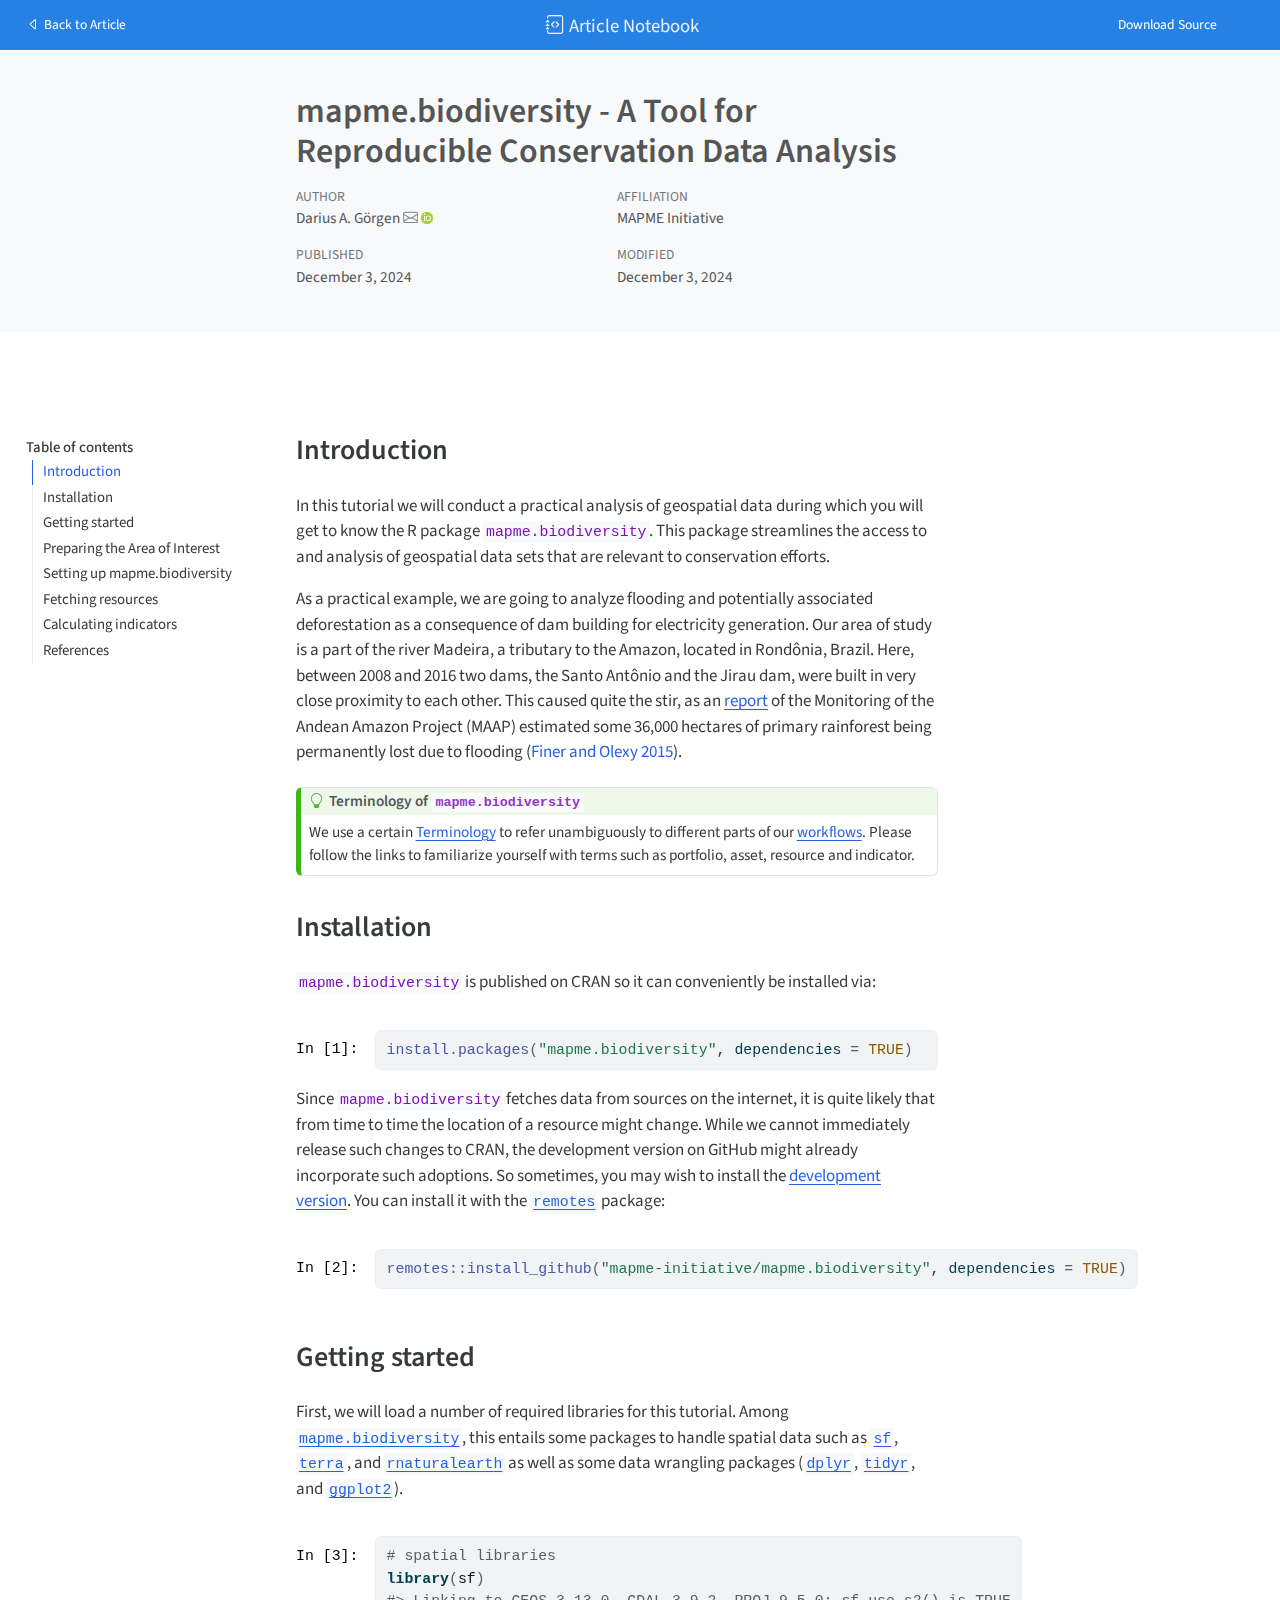
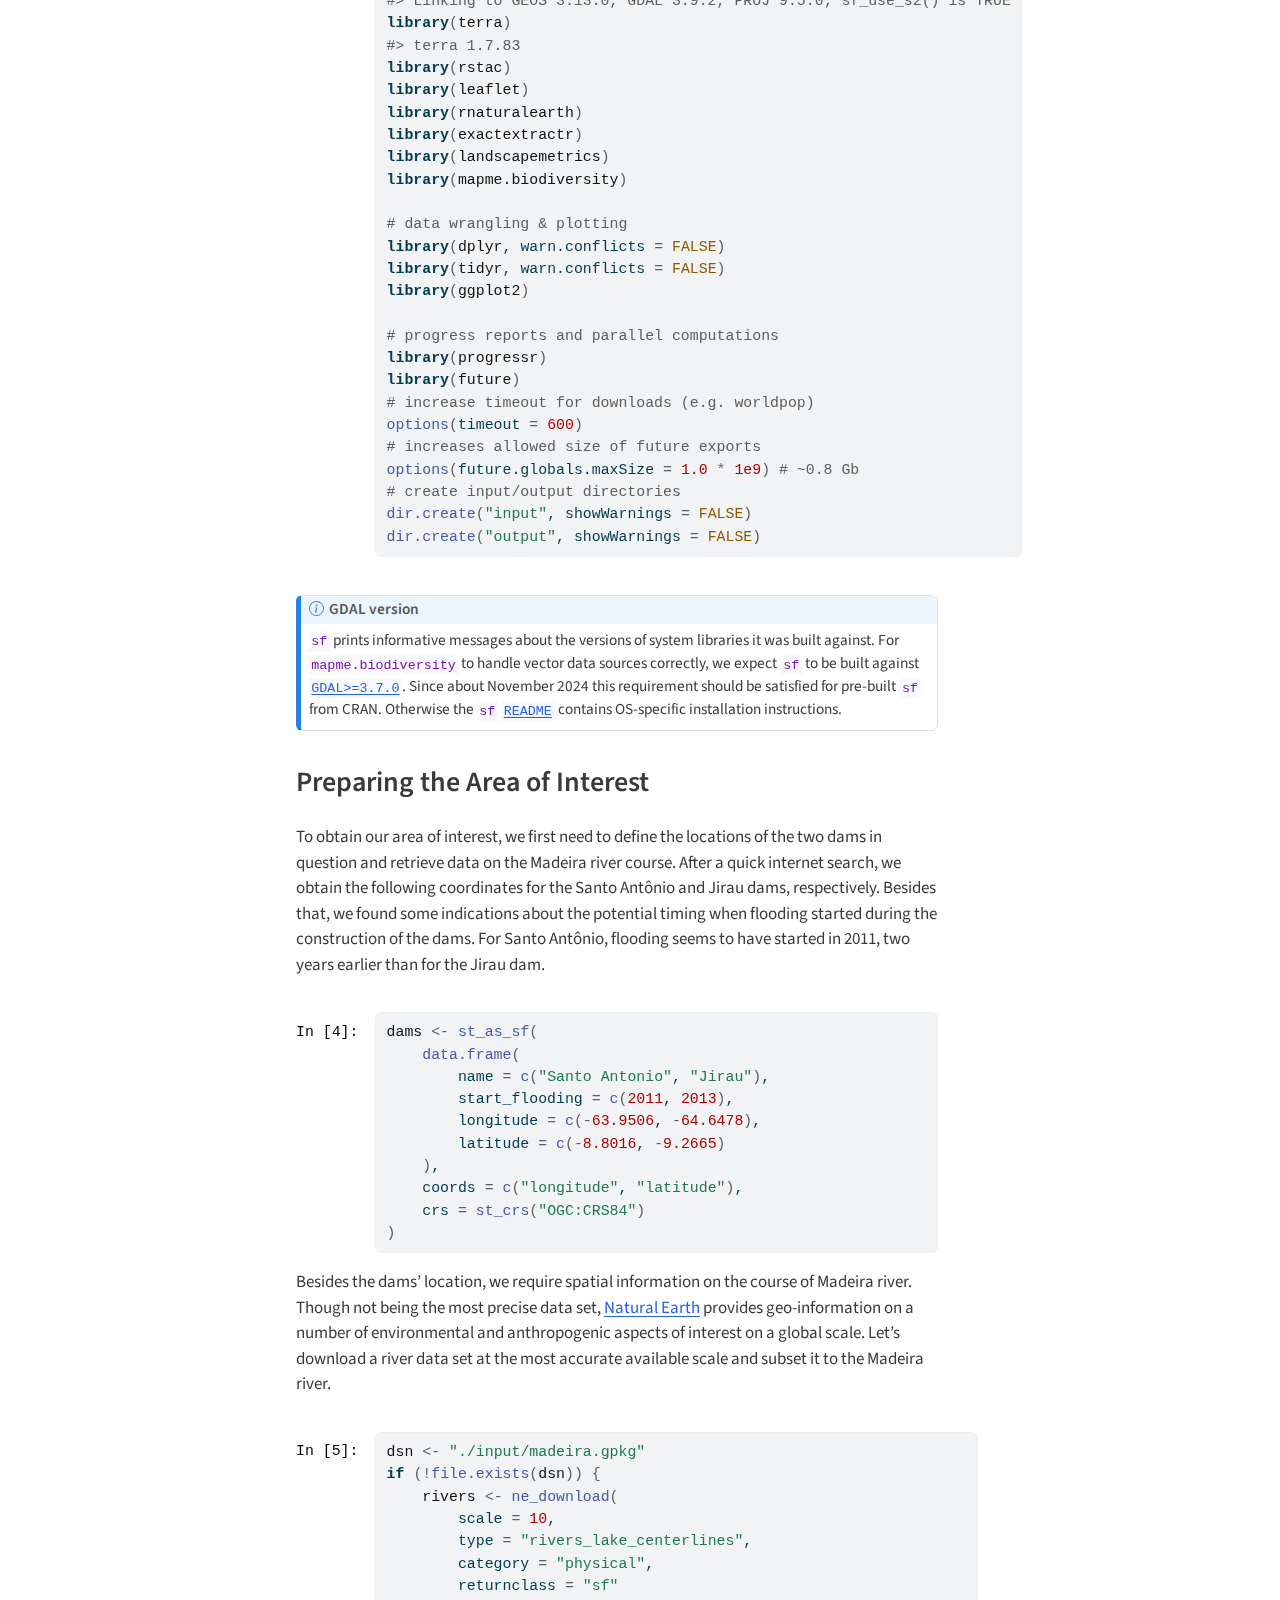
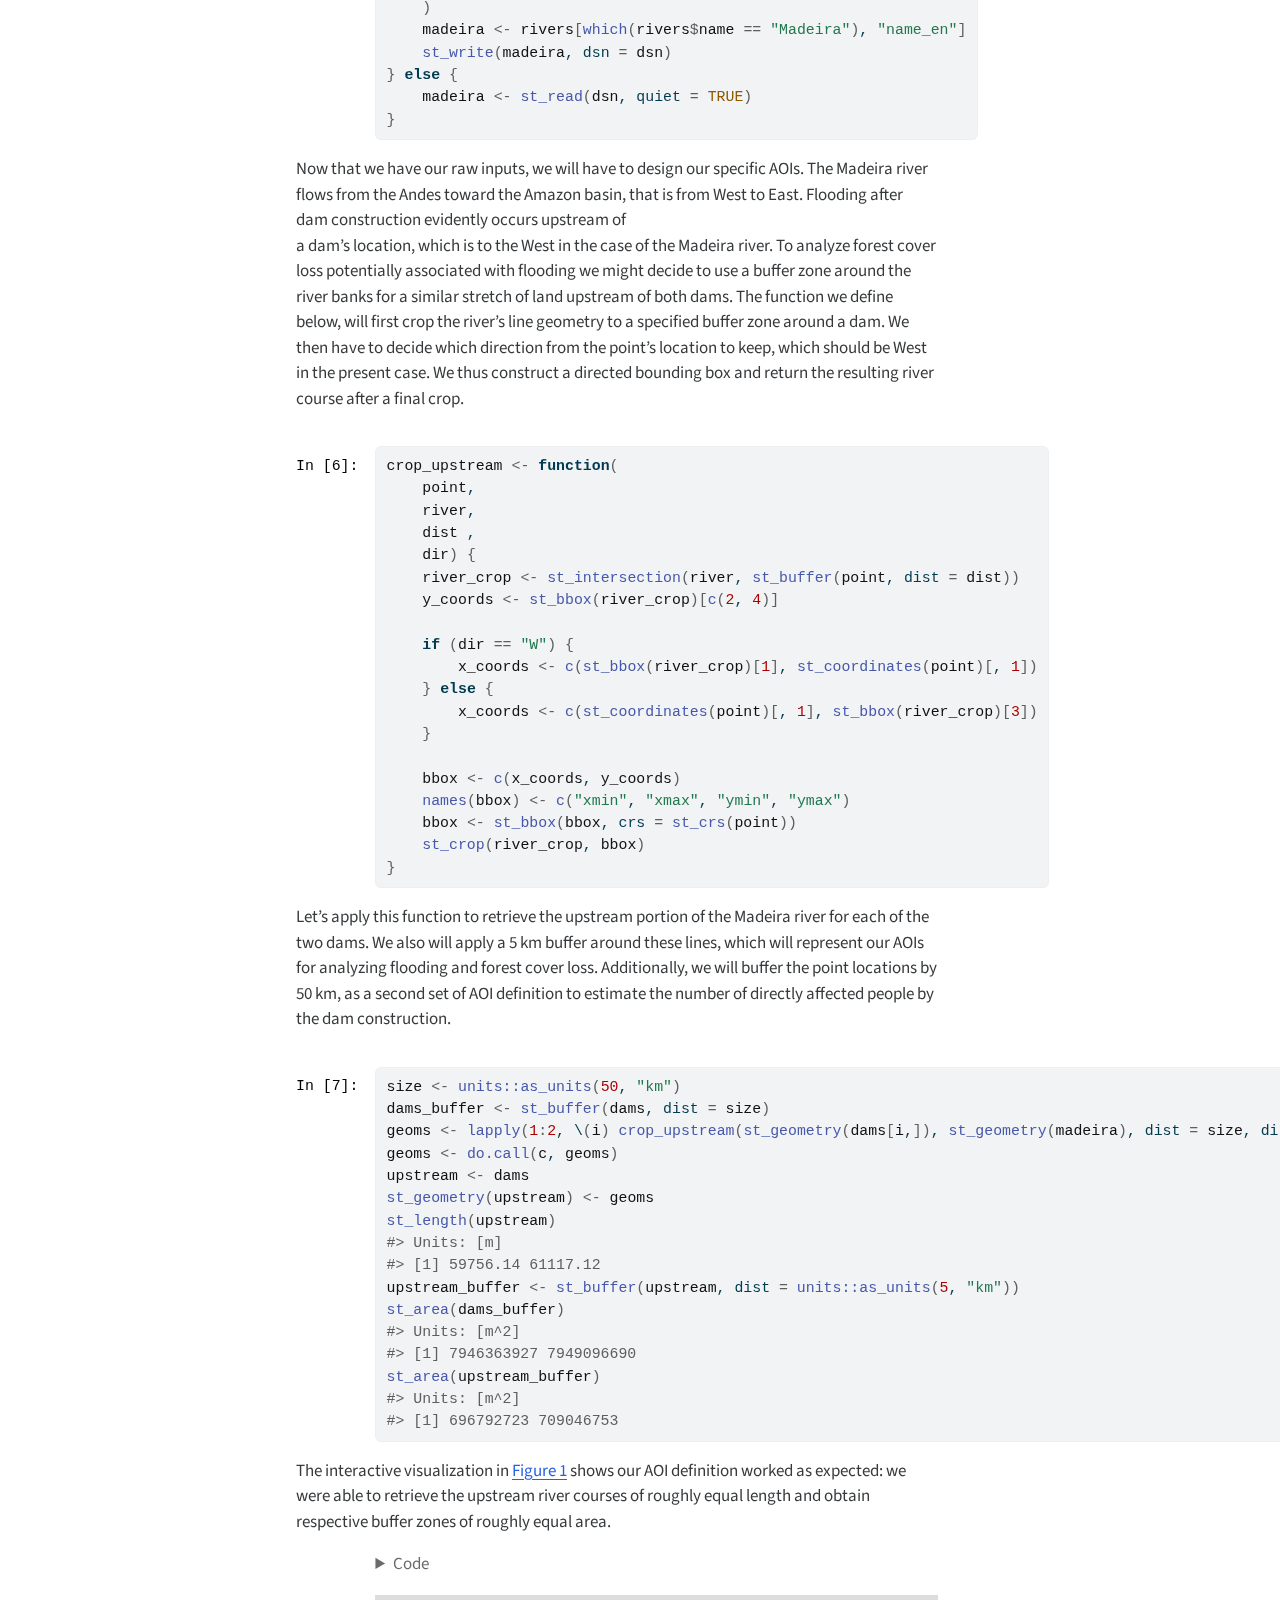
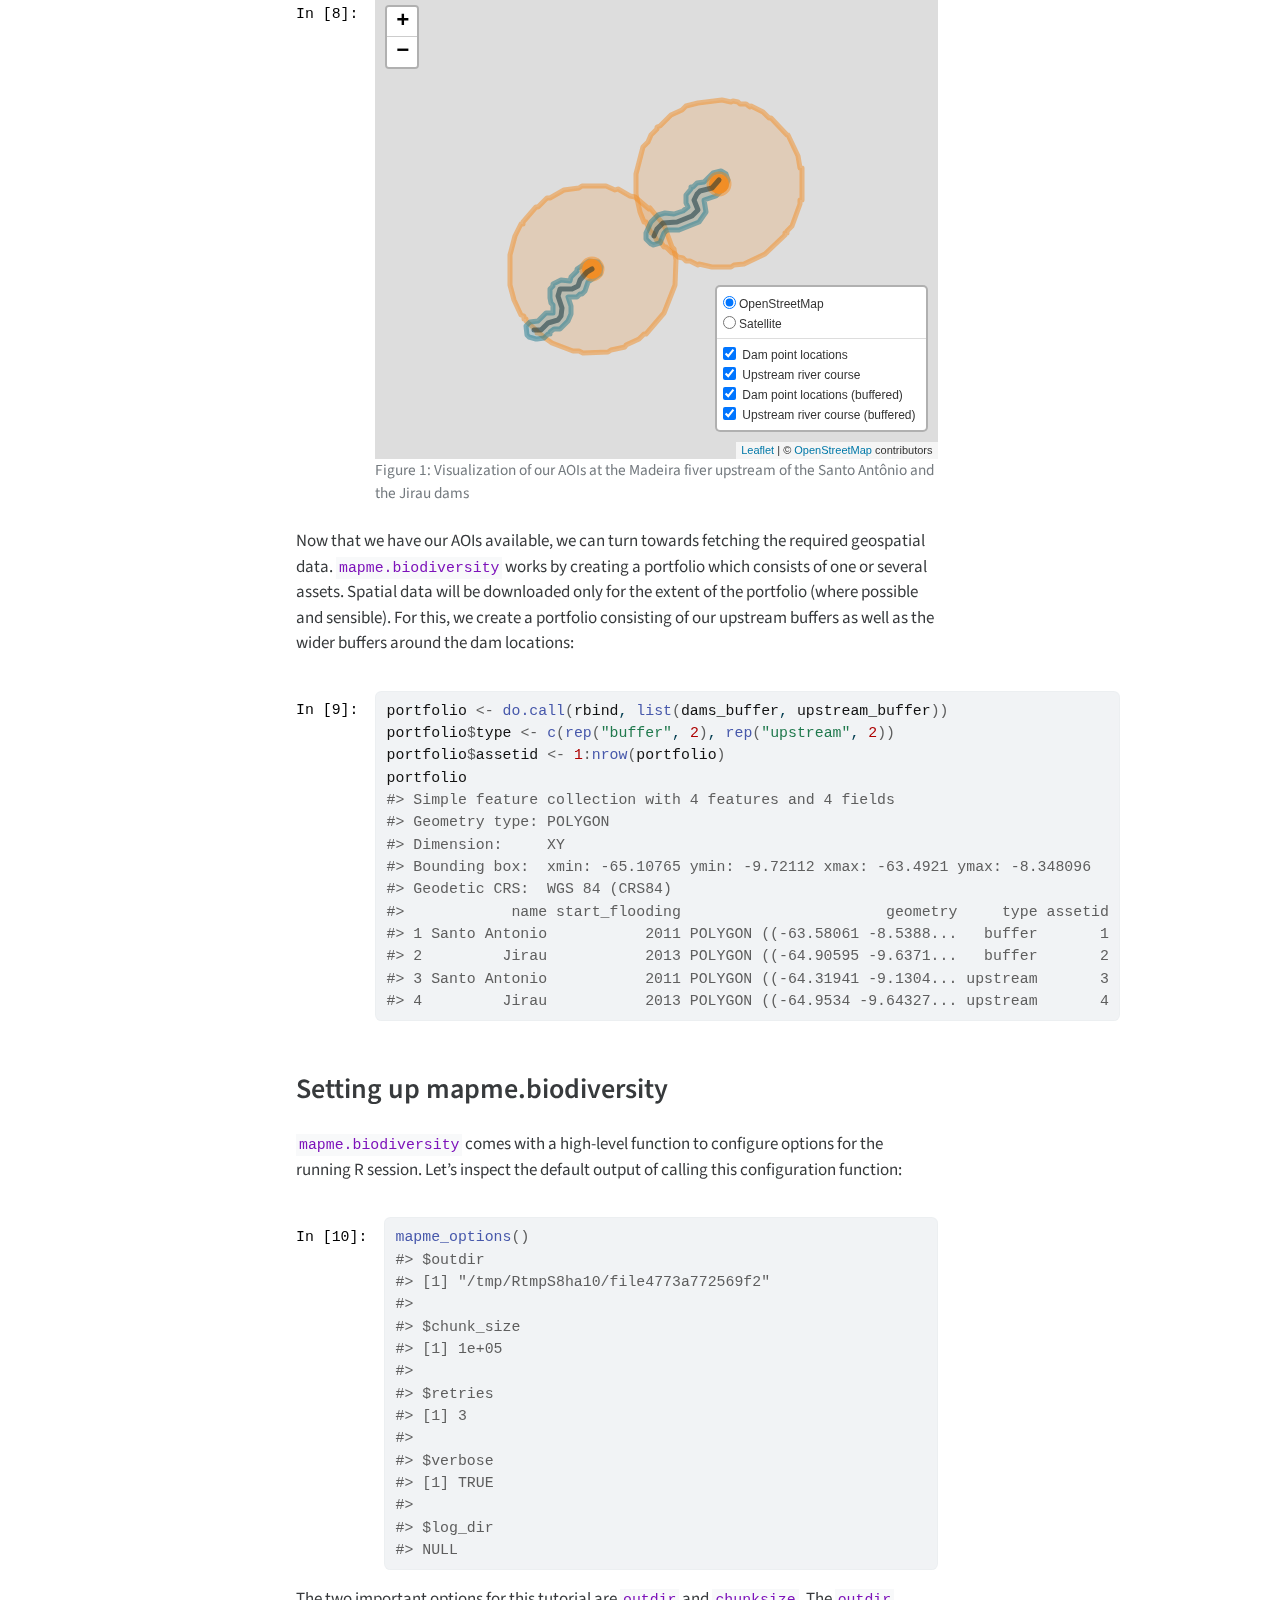
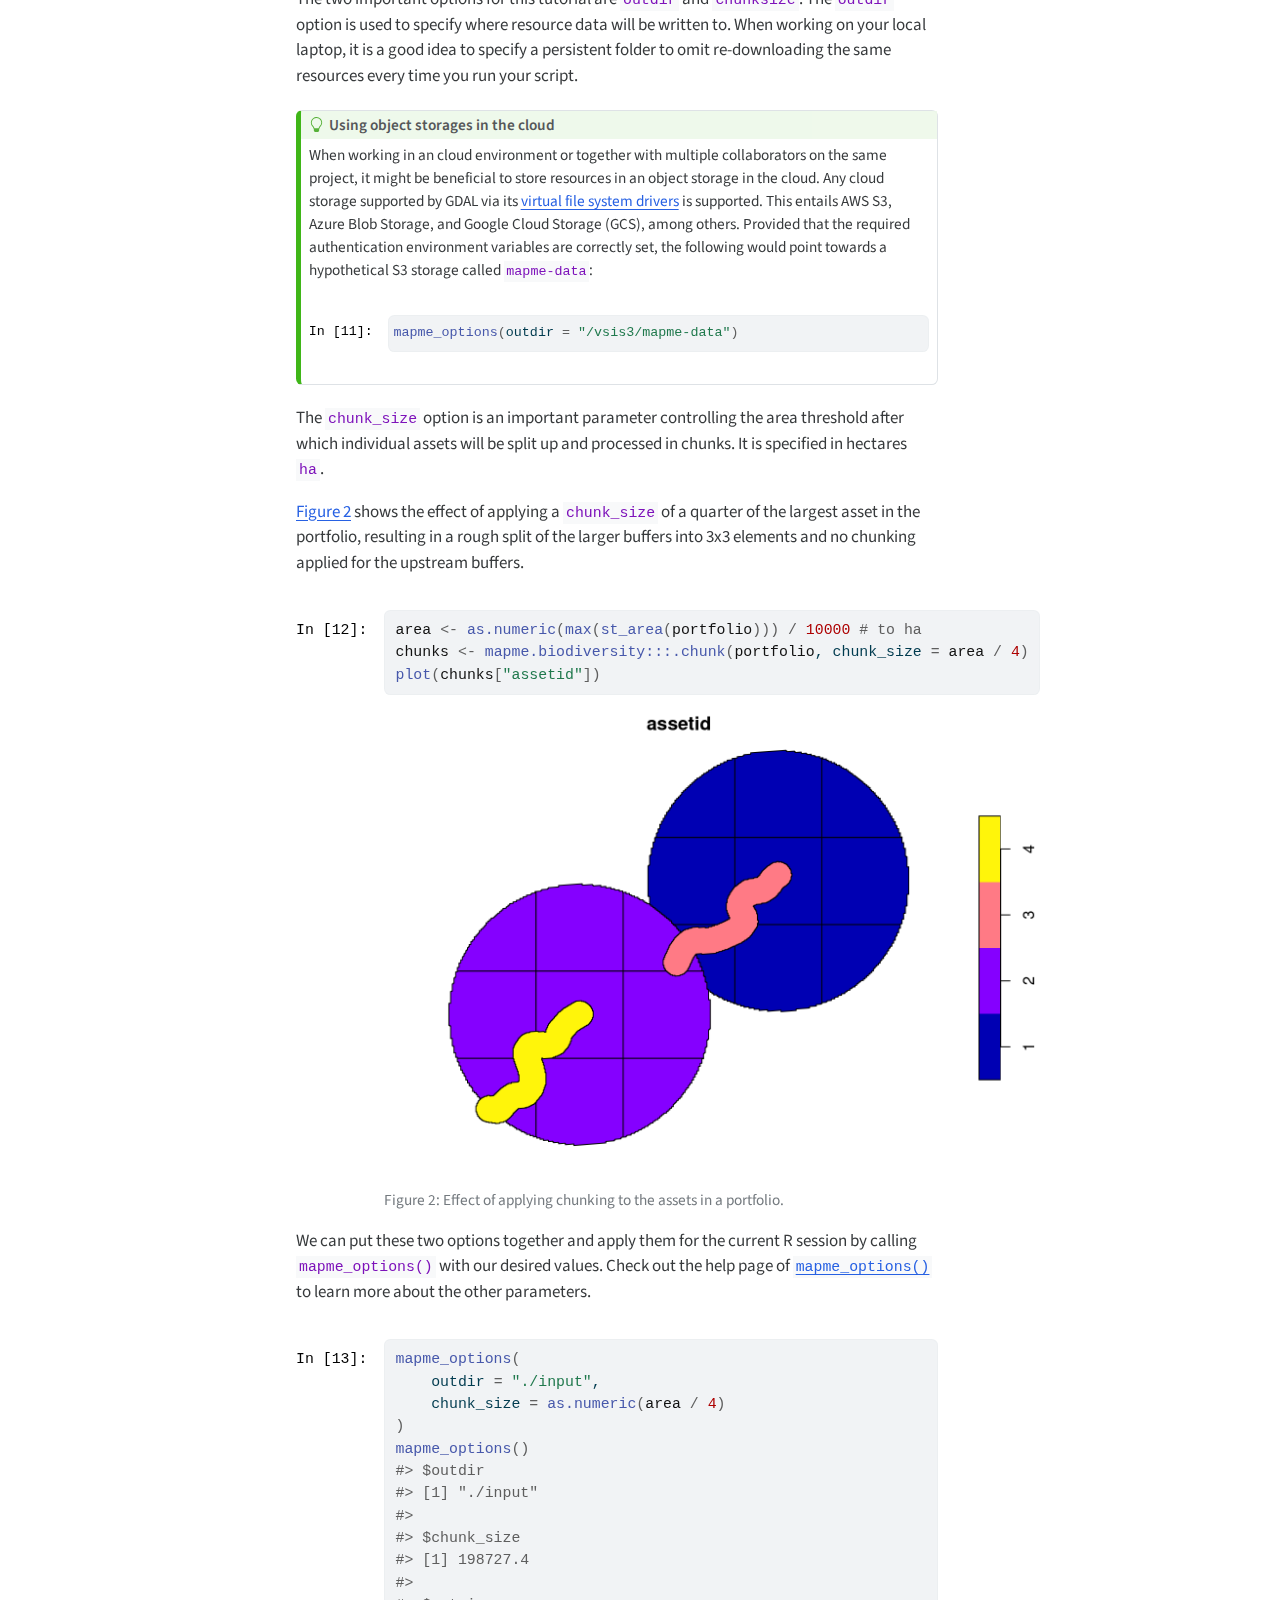
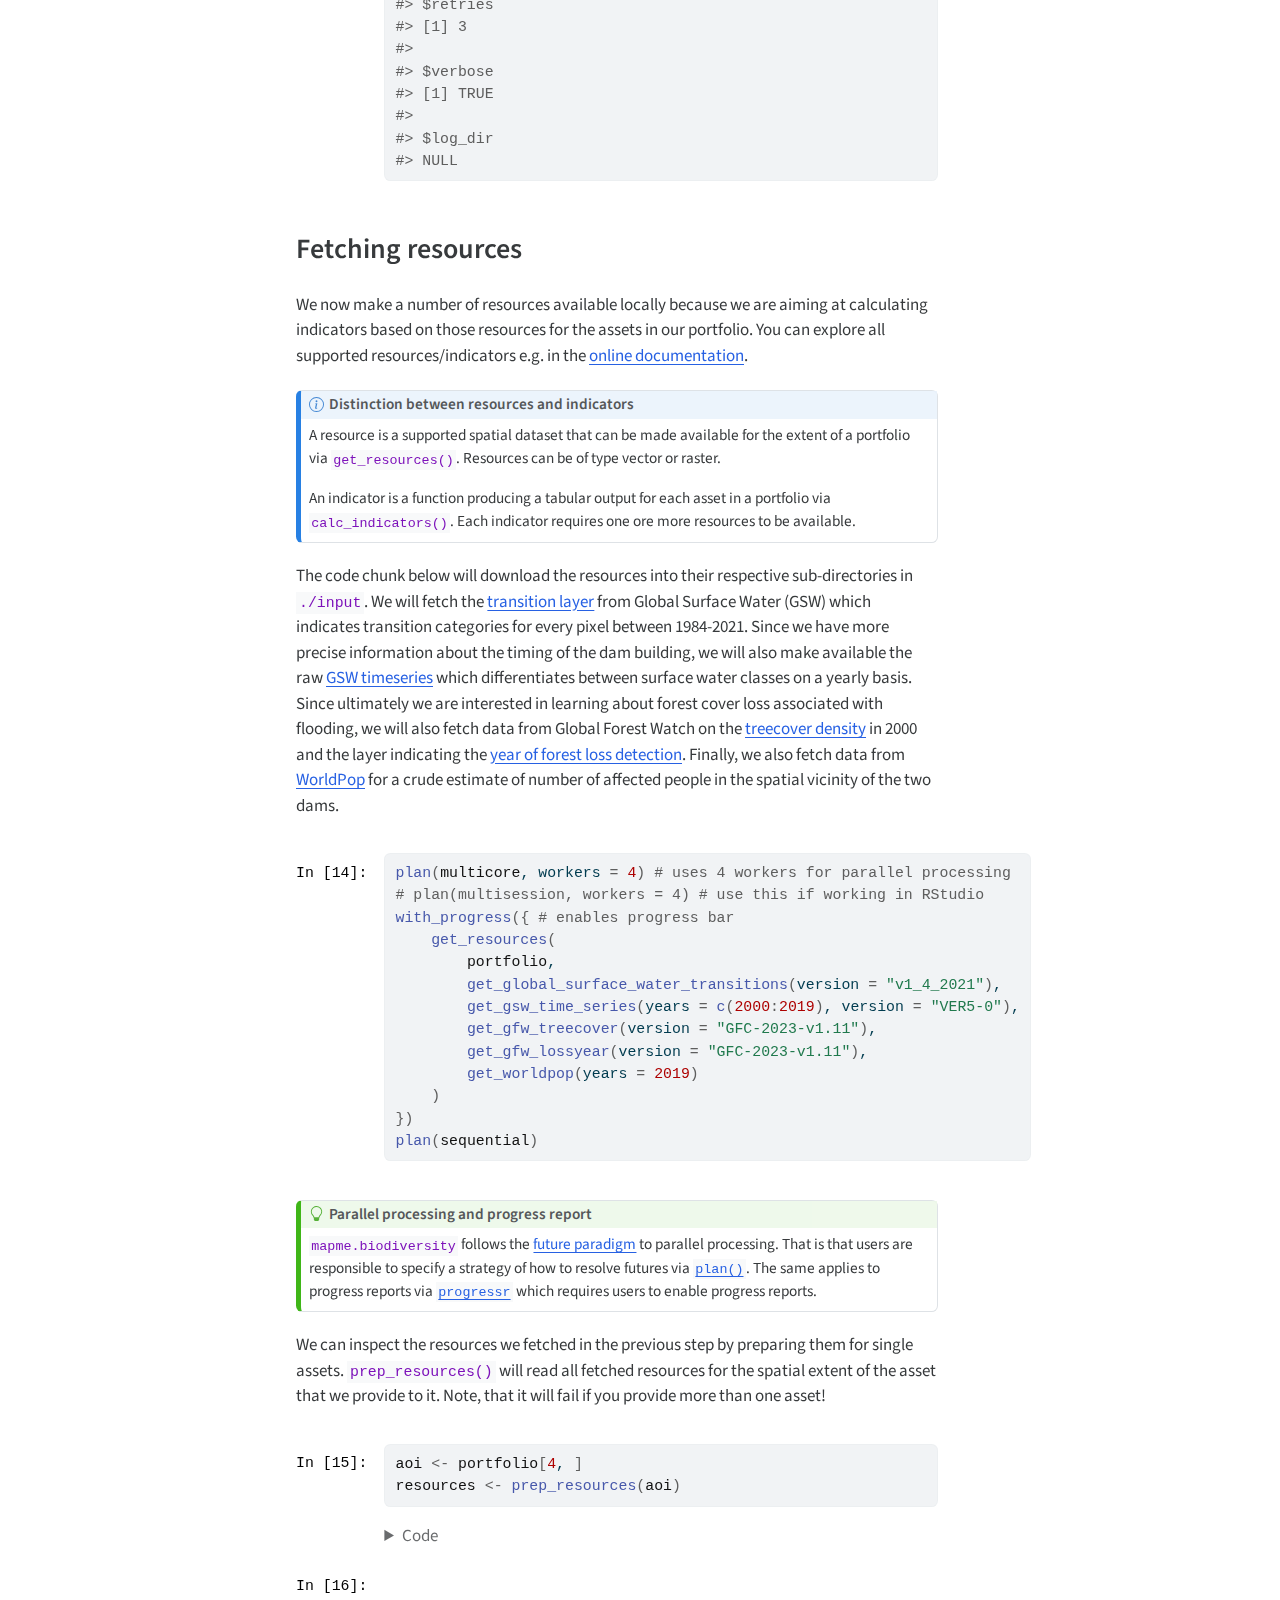
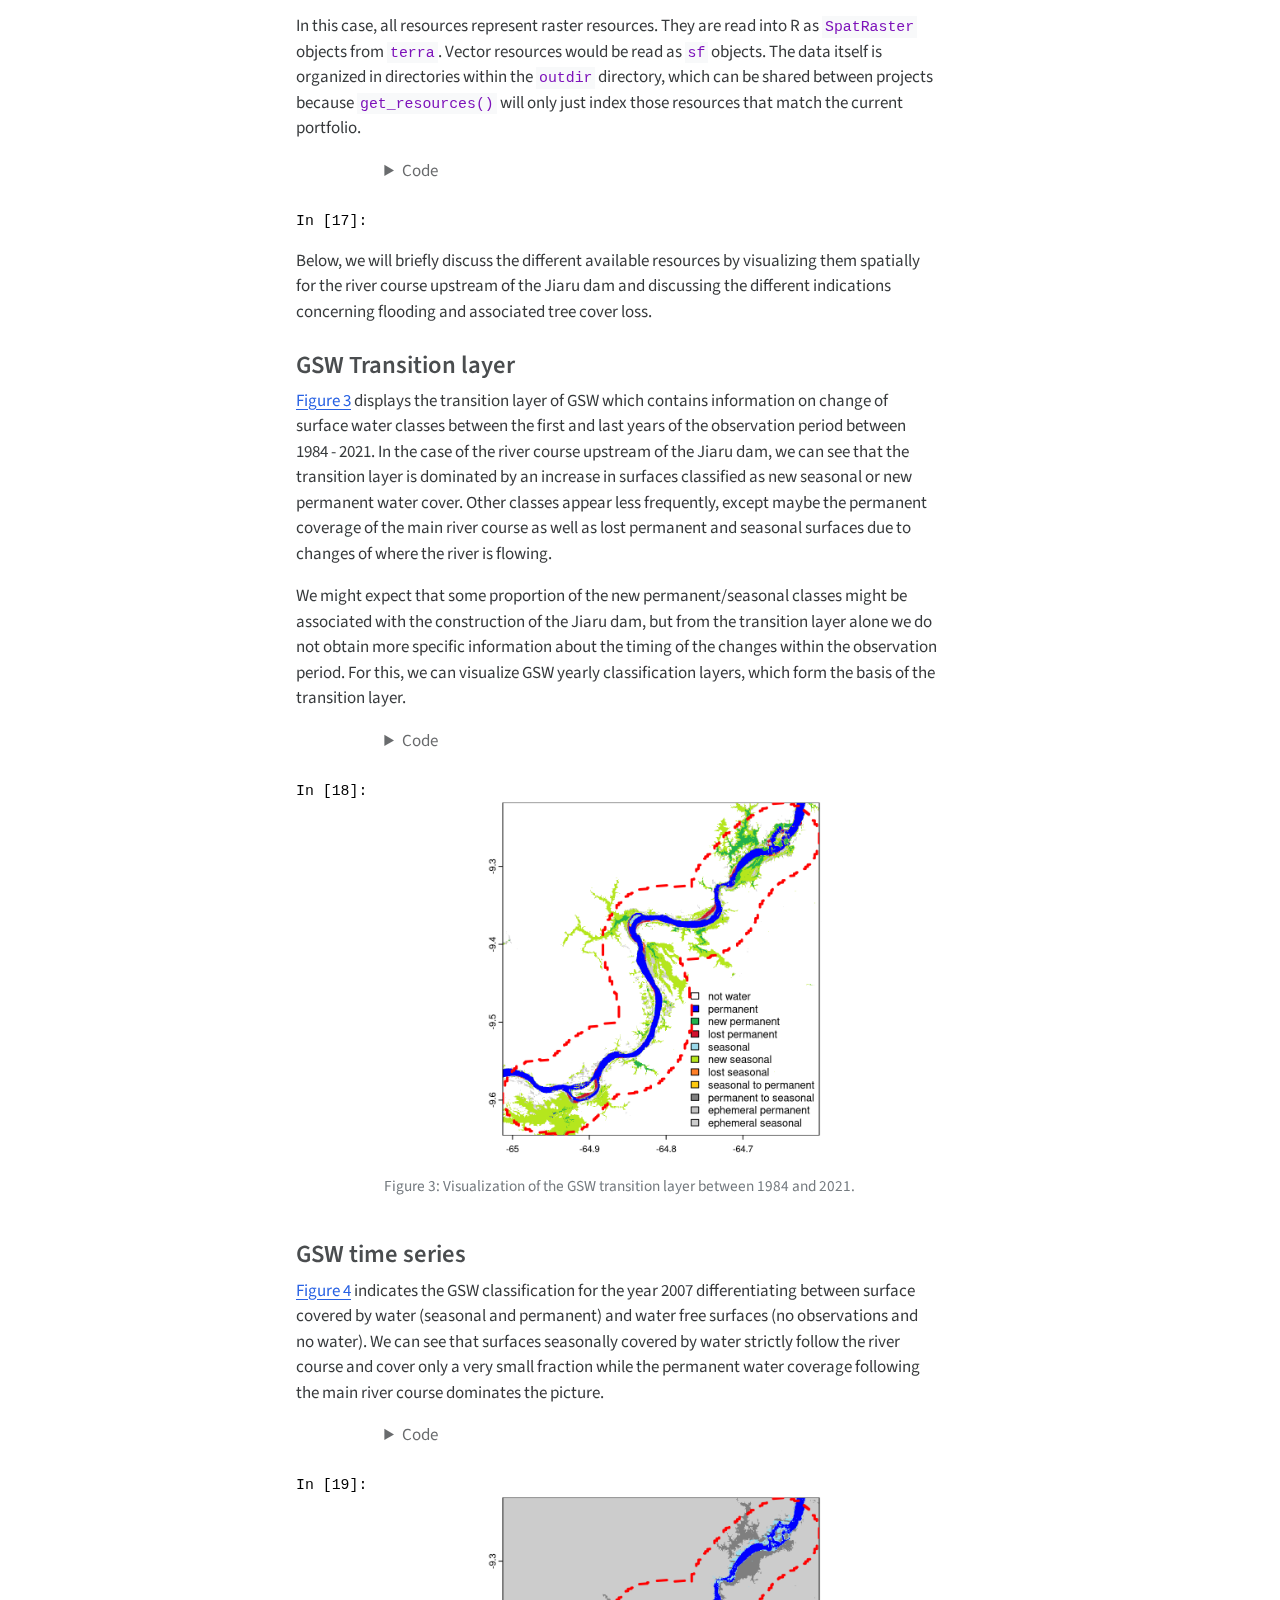
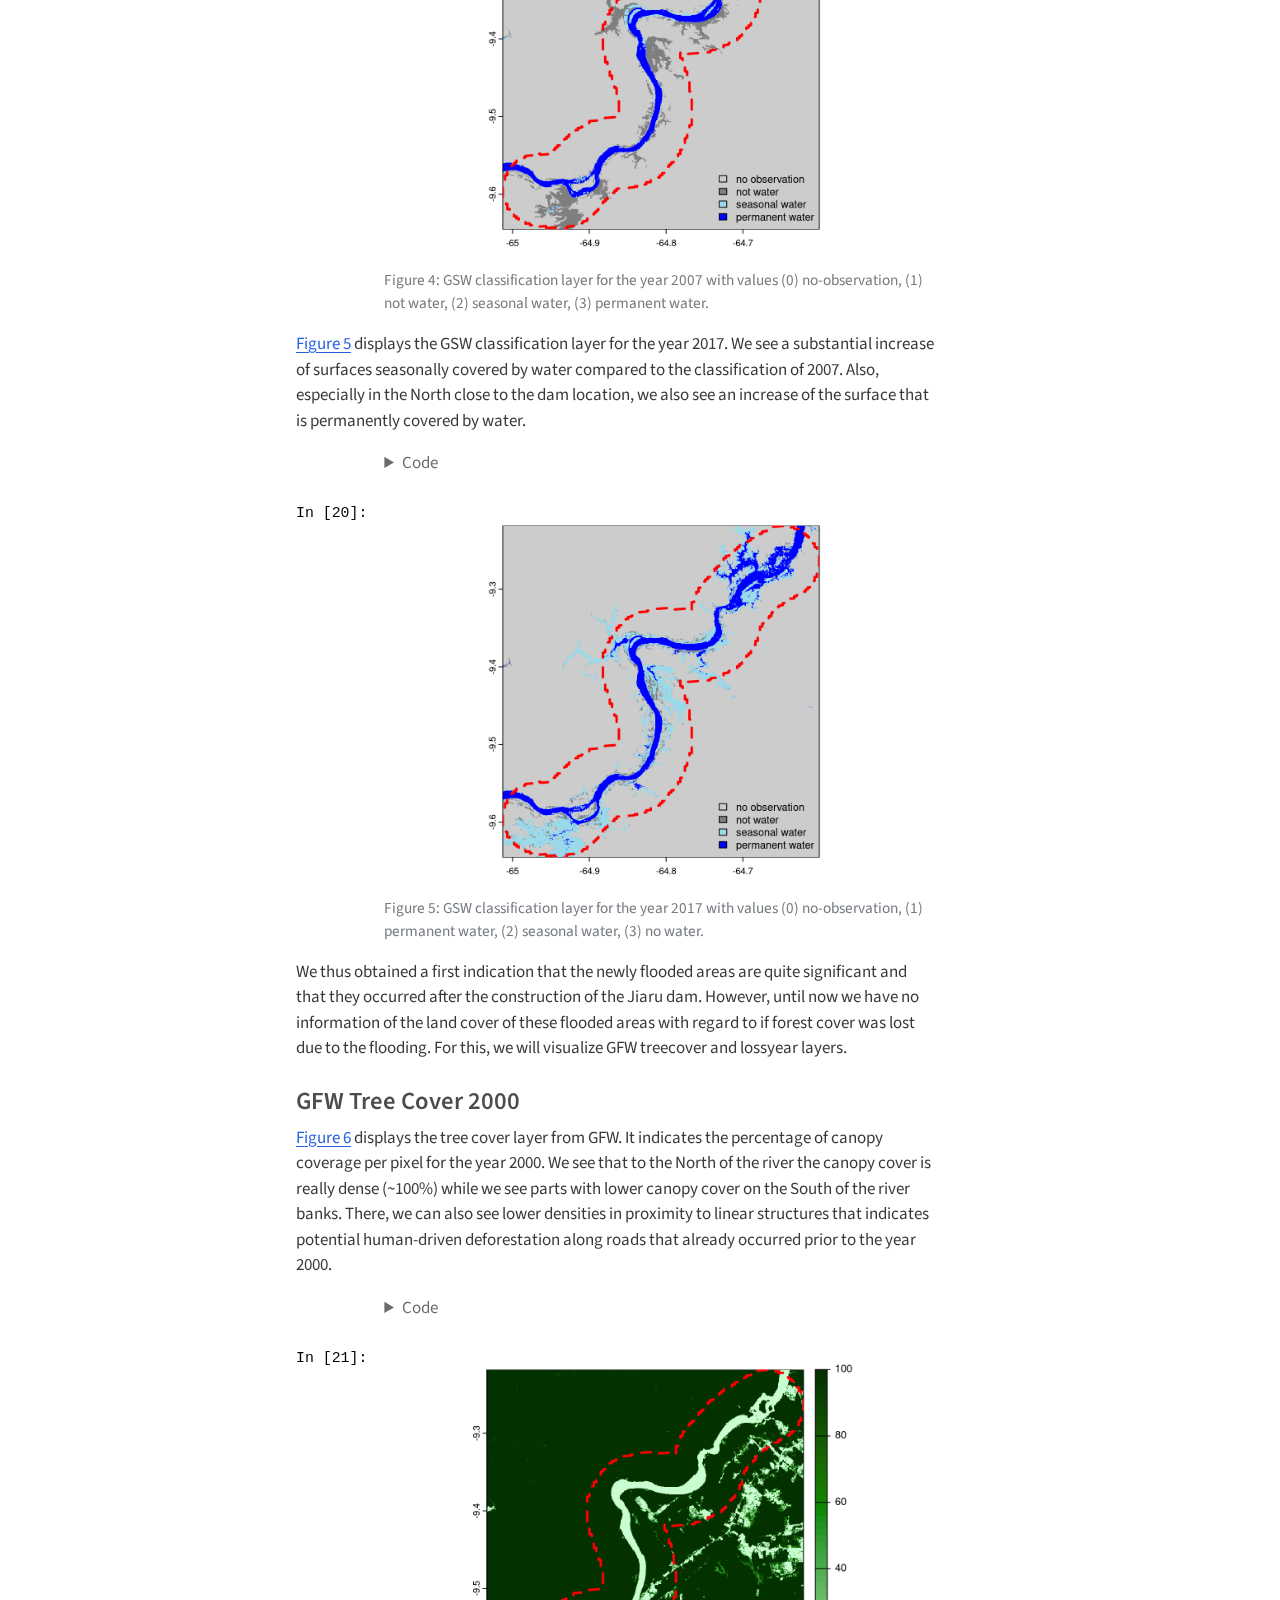
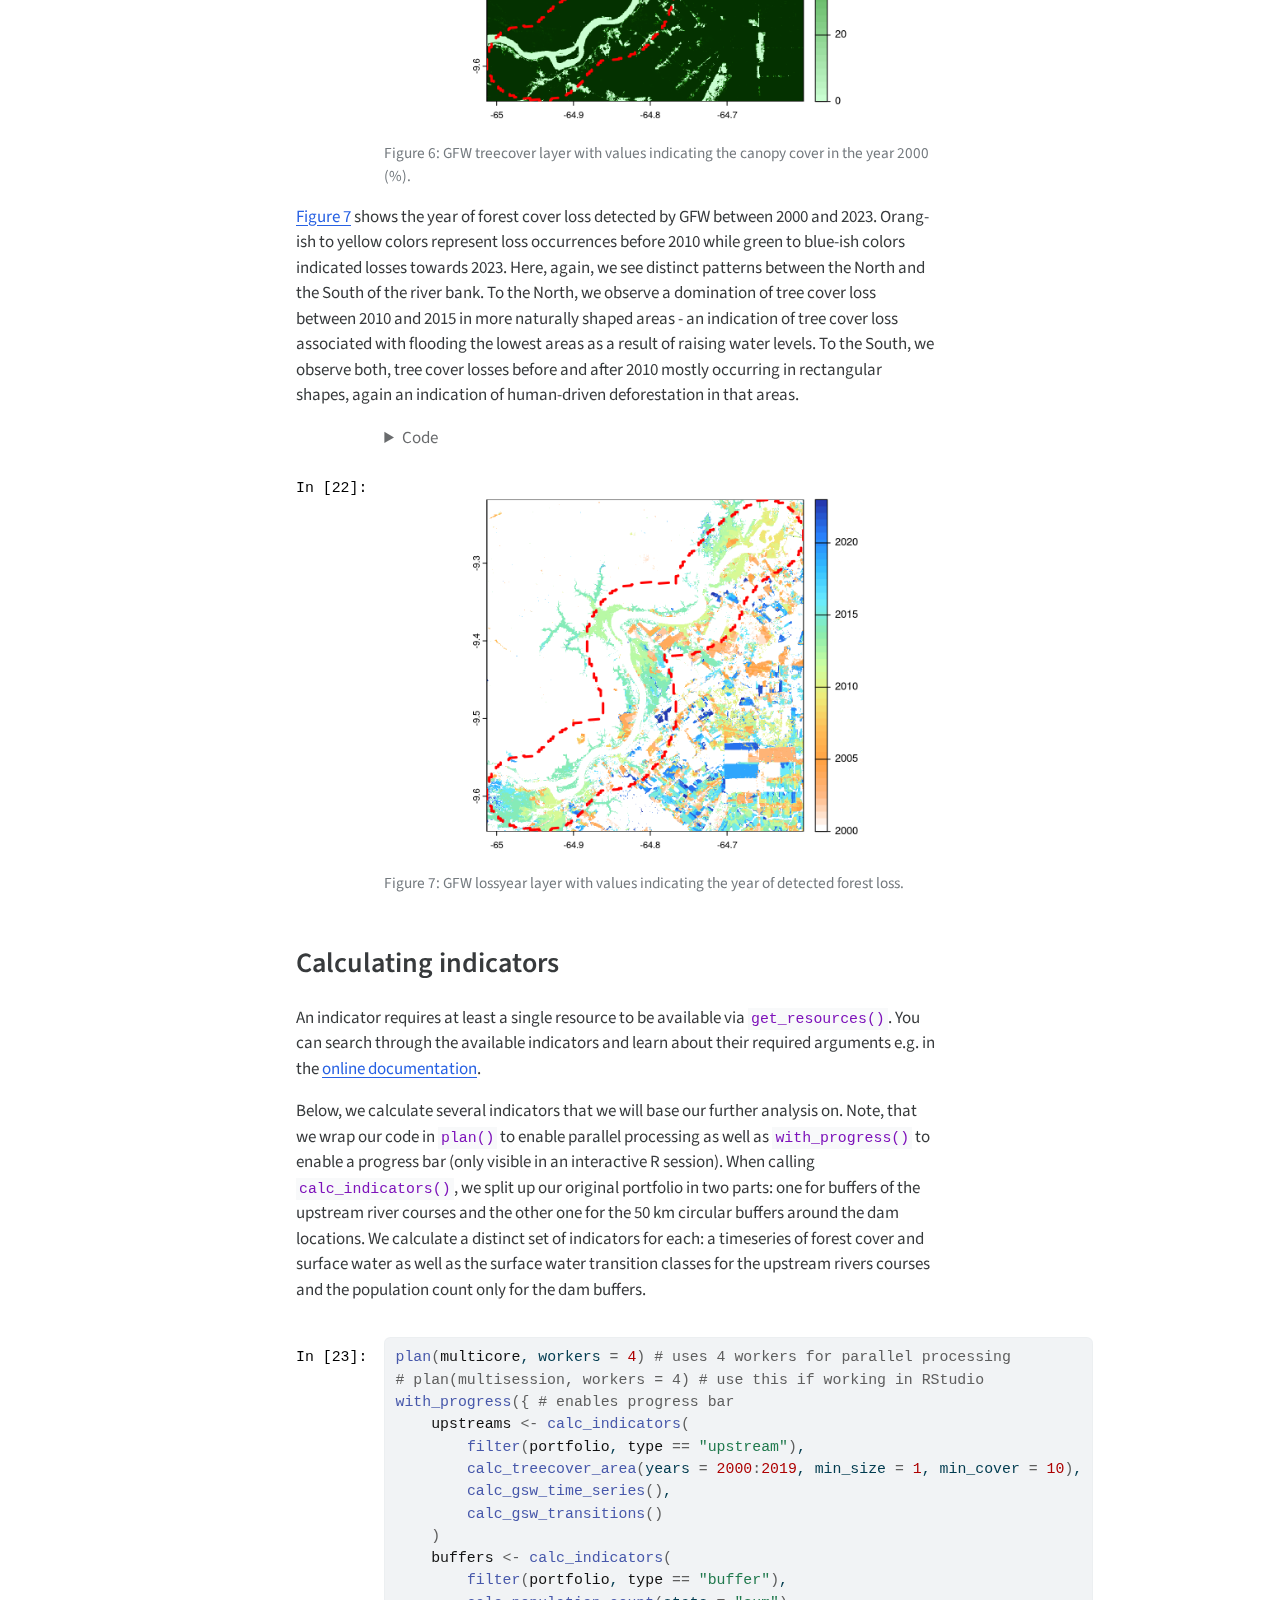
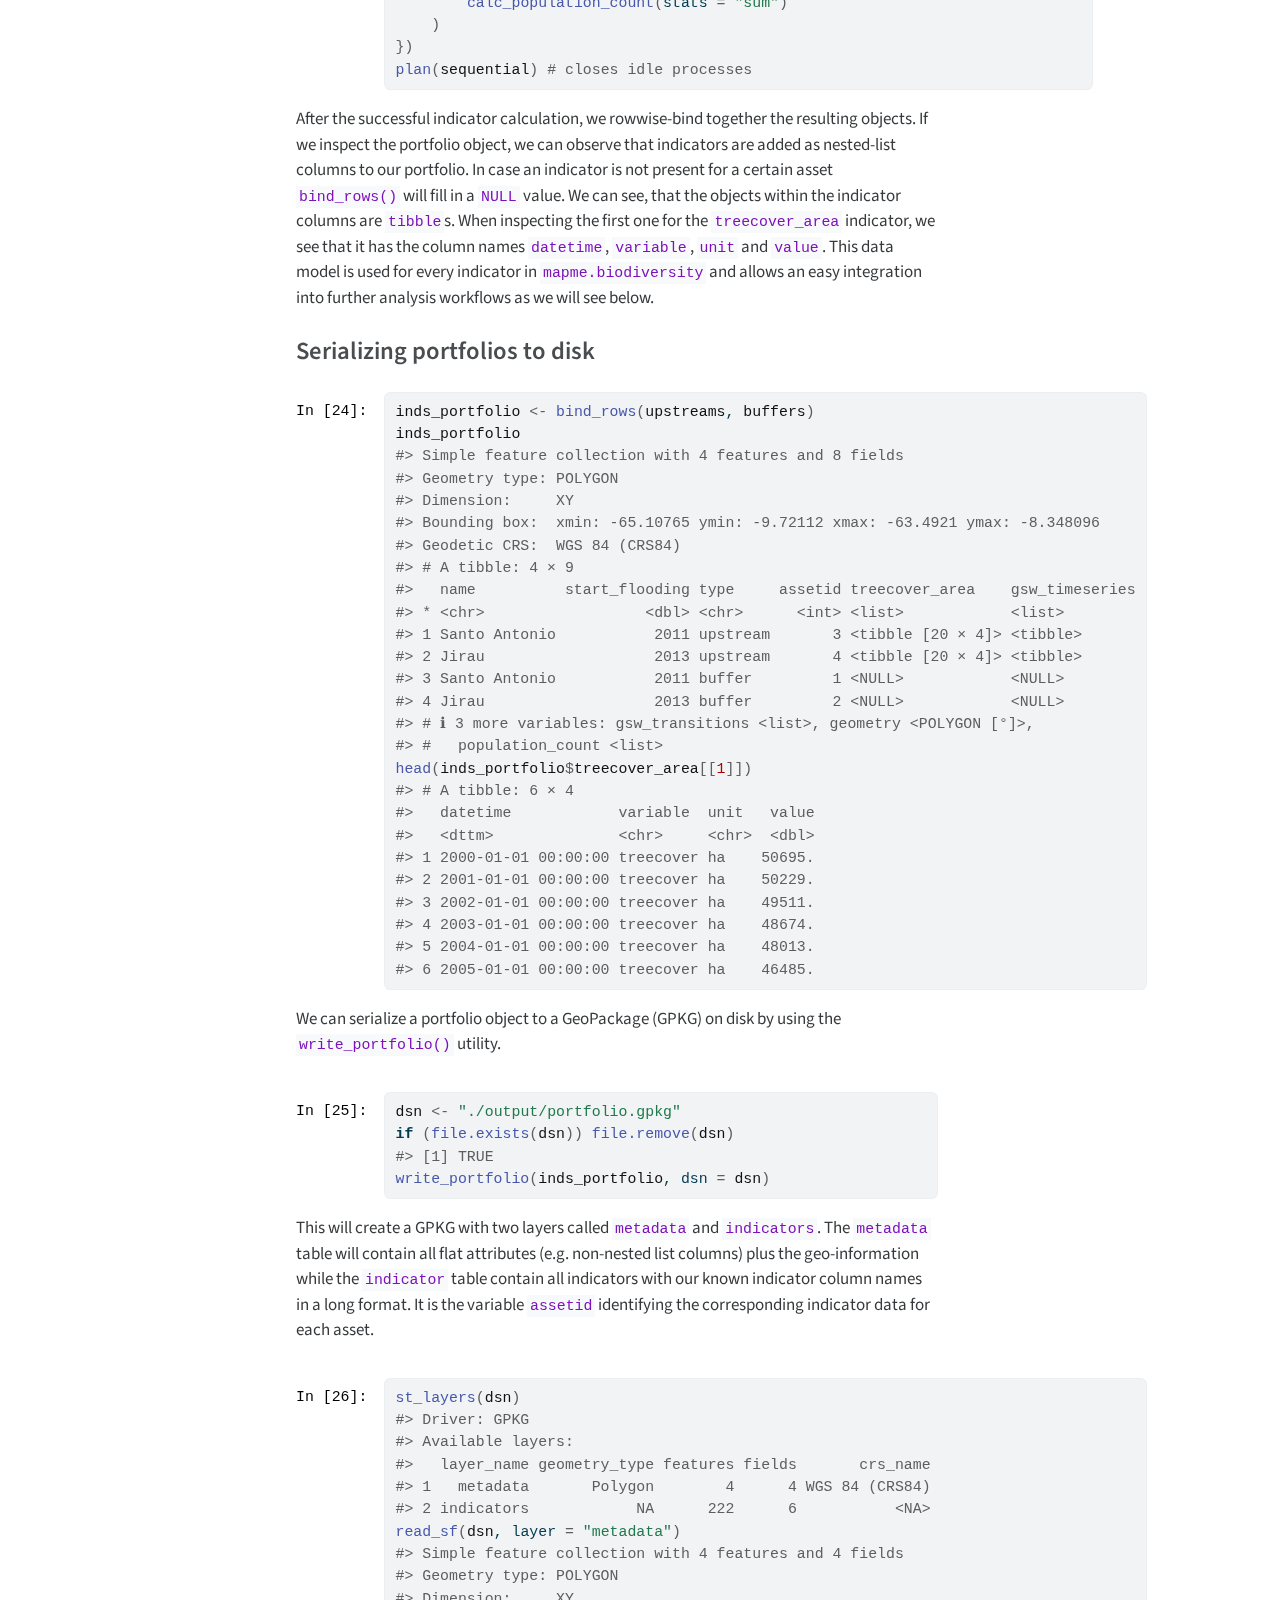
==== index-preview.html @ d38cb55f "Built site for gh-pages" ====
<!DOCTYPE html>
<html xmlns="http://www.w3.org/1999/xhtml" lang="en" xml:lang="en"><head>
<meta http-equiv="Content-Type" content="text/html; charset=UTF-8">
<meta charset="utf-8">
<meta name="generator" content="quarto-1.5.57">
<meta name="viewport" content="width=device-width, initial-scale=1.0, user-scalable=yes">
<meta name="dcterms.date" content="2024-12-03">
<title>mapme.biodiversity - A Tool for Reproducible Conservation Data Analysis</title>
<style>
      code{white-space: pre-wrap;}
      span.smallcaps{font-variant: small-caps;}
      div.columns{display: flex; gap: min(4vw, 1.5em);}
      div.column{flex: auto; overflow-x: auto;}
      div.hanging-indent{margin-left: 1.5em; text-indent: -1.5em;}
      ul.task-list{list-style: none;}
      ul.task-list li input[type="checkbox"] {
        width: 0.8em;
        margin: 0 0.8em 0.2em -1em; /* quarto-specific, see https://github.com/quarto-dev/quarto-cli/issues/4556 */ 
        vertical-align: middle;
      }
      /* CSS for syntax highlighting */
      pre > code.sourceCode { white-space: pre; position: relative; }
      pre > code.sourceCode > span { line-height: 1.25; }
      pre > code.sourceCode > span:empty { height: 1.2em; }
      .sourceCode { overflow: visible; }
      code.sourceCode > span { color: inherit; text-decoration: inherit; }
      div.sourceCode { margin: 1em 0; }
      pre.sourceCode { margin: 0; }
      @media screen {
      div.sourceCode { overflow: auto; }
      }
      @media print {
      pre > code.sourceCode { white-space: pre-wrap; }
      pre > code.sourceCode > span { display: inline-block; text-indent: -5em; padding-left: 5em; }
      }
      pre.numberSource code
        { counter-reset: source-line 0; }
      pre.numberSource code > span
        { position: relative; left: -4em; counter-increment: source-line; }
      pre.numberSource code > span > a:first-child::before
        { content: counter(source-line);
          position: relative; left: -1em; text-align: right; vertical-align: baseline;
          border: none; display: inline-block;
          -webkit-touch-callout: none; -webkit-user-select: none;
          -khtml-user-select: none; -moz-user-select: none;
          -ms-user-select: none; user-select: none;
          padding: 0 4px; width: 4em;
        }
      pre.numberSource { margin-left: 3em;  padding-left: 4px; }
      div.sourceCode
        {   }
      @media screen {
      pre > code.sourceCode > span > a:first-child::before { text-decoration: underline; }
      }
      /* CSS for citations */
      div.csl-bib-body { }
      div.csl-entry {
        clear: both;
        margin-bottom: 0em;
      }
      .hanging-indent div.csl-entry {
        margin-left:2em;
        text-indent:-2em;
      }
      div.csl-left-margin {
        min-width:2em;
        float:left;
      }
      div.csl-right-inline {
        margin-left:2em;
        padding-left:1em;
      }
      div.csl-indent {
        margin-left: 2em;
      }    </style>
<style>
      body.hypothesis-enabled #quarto-embed-header {
        padding-right: 36px;
      }

      #quarto-embed-header {
        height: 3em;
        width: 100%;
        display: flex;
        justify-content: space-between;
        align-items: center;
        border-bottom: solid 1px;
      }

      #quarto-embed-header h6 {
        font-size: 1.1em;
        padding-top: 0.6em;
        margin-left: 1em;
        margin-right: 1em;
        font-weight: 400;
      }

      #quarto-embed-header a.quarto-back-link,
      #quarto-embed-header a.quarto-download-embed {
        font-size: 0.8em;
        margin-top: 1em;
        margin-bottom: 1em;
        margin-left: 1em;
        margin-right: 1em;
      }

      .quarto-back-container {
        padding-left: 0.5em;
        display: flex;
      }

      .headroom {
          will-change: transform;
          transition: transform 200ms linear;
      }

      .headroom--pinned {
          transform: translateY(0%);
      }

      .headroom--unpinned {
          transform: translateY(-100%);
      }      
    </style>
<script>
    window.document.addEventListener("DOMContentLoaded", function () {

      var header = window.document.querySelector("#quarto-embed-header");
      const titleBannerEl = window.document.querySelector("body > #title-block-header");
      if (titleBannerEl) {
        titleBannerEl.style.paddingTop = header.clientHeight + "px";
      }
      const contentEl = window.document.getElementById('quarto-content');
      for (const child of contentEl.children) {
        child.style.paddingTop = header.clientHeight + "px";
        child.style.marginTop = "1em";
      }

      // Use the article root if the `back` call doesn't work. This isn't perfect
      // but should typically work
      window.quartoBackToArticle = () => {
        var currentUrl = window.location.href;
        window.history.back();
        setTimeout(() => {
            // if location was not changed in 100 ms, then there is no history back
            if(currentUrl === window.location.href){              
                // redirect to site root
                window.location.href = "index.html";
            }
        }, 100);
      }

      const headroom = new window.Headroom(header, {
        tolerance: 5,
        onPin: function () {
        },
        onUnpin: function () {
        },
      });
      headroom.init();
    });
    </script>
<script src="site_libs/manuscript-notebook/headroom.min.js"></script>
<script src="site_libs/clipboard/clipboard.min.js"></script>
<script src="site_libs/quarto-html/quarto.js"></script>
<script src="site_libs/quarto-html/popper.min.js"></script>
<script src="site_libs/quarto-html/tippy.umd.min.js"></script>
<script src="site_libs/quarto-html/anchor.min.js"></script>
<link href="site_libs/quarto-html/tippy.css" rel="stylesheet">
<link href="site_libs/quarto-html/quarto-syntax-highlighting.css" rel="stylesheet" id="quarto-text-highlighting-styles">
<script src="site_libs/bootstrap/bootstrap.min.js"></script>
<link href="site_libs/bootstrap/bootstrap-icons.css" rel="stylesheet">
<link href="site_libs/bootstrap/bootstrap.min.css" rel="stylesheet" id="quarto-bootstrap" data-mode="light">
<script src="site_libs/quarto-contrib/glightbox/glightbox.min.js"></script>
<link href="site_libs/quarto-contrib/glightbox/glightbox.min.css" rel="stylesheet">
<link href="site_libs/quarto-contrib/glightbox/lightbox.css" rel="stylesheet"><script async="" src="https://hypothes.is/embed.js"></script><script>
  window.document.addEventListener("DOMContentLoaded", function (_event) {
    document.body.classList.add('hypothesis-enabled');
  });
</script><link href="site_libs/htmltools-fill-0.5.8.1/fill.css" rel="stylesheet">
<script src="site_libs/htmlwidgets-1.6.4/htmlwidgets.js"></script><script src="site_libs/jquery-3.6.0/jquery-3.6.0.min.js"></script><link href="site_libs/leaflet-1.3.1/leaflet.css" rel="stylesheet">
<script src="site_libs/leaflet-1.3.1/leaflet.js"></script><link href="site_libs/leafletfix-1.0.0/leafletfix.css" rel="stylesheet">
<script src="site_libs/proj4-2.6.2/proj4.min.js"></script><script src="site_libs/Proj4Leaflet-1.0.1/proj4leaflet.js"></script><link href="site_libs/rstudio_leaflet-1.3.1/rstudio_leaflet.css" rel="stylesheet">
<script src="site_libs/leaflet-binding-2.2.2/leaflet.js"></script><script src="site_libs/leaflet-providers-2.0.0/leaflet-providers_2.0.0.js"></script><script src="site_libs/leaflet-providers-plugin-2.2.2/leaflet-providers-plugin.js"></script><link rel="stylesheet" href="styles.css">
<meta name="citation_title" content="mapme.biodiversity - A Tool for Reproducible Conservation Data Analysis">
<meta name="citation_author" content="Darius A. Görgen">
<meta name="citation_publication_date" content="2024-12-03">
<meta name="citation_cover_date" content="2024-12-03">
<meta name="citation_year" content="2024">
<meta name="citation_online_date" content="2024-12-03">
<meta name="citation_language" content="en">
<meta name="citation_reference" content="citation_title=User Manual for the World Database on Protected Areas and world database on other effective area- based conservation measures: 1.6;,citation_author=undefined UNEP-WCMC;,citation_publication_date=2019;,citation_cover_date=2019;,citation_year=2019;">
<meta name="citation_reference" content="citation_title=New dams on the madeira river (brazil) cause forest flooding;,citation_author=M. Finer;,citation_author=T. Olexy;,citation_publication_date=2015;,citation_cover_date=2015;,citation_year=2015;">
</head>
<body class="quarto-notebook">
    <div id="quarto-embed-header" class="headroom fixed-top bg-primary">
      
      <a onclick="window.quartoBackToArticle(); return false;" class="btn btn-primary quarto-back-link" href=""><i class="bi bi-caret-left"></i> Back to Article</a>
      <h6>
<i class="bi bi-journal-code"></i> Article Notebook</h6>

            <a href="./index.qmd" class="btn btn-primary quarto-download-embed" download="index.qmd">Download Source</a>
          </div>

     <header id="title-block-header" class="quarto-title-block default toc-left page-columns page-full"><div class="quarto-title-banner page-columns page-full">
    <div class="quarto-title column-body">
      <h1 class="title">mapme.biodiversity - A Tool for Reproducible Conservation Data Analysis</h1>
          </div>

    
    <div class="quarto-title-meta-container">
      <div class="quarto-title-meta-column-start">
            <div class="quarto-title-meta-author">
          <div class="quarto-title-meta-heading">Author</div>
          <div class="quarto-title-meta-heading">Affiliation</div>
          
                <div class="quarto-title-meta-contents">
            <p class="author">Darius A. Görgen <a href="mailto:info@dariusgoergen.com" class="quarto-title-author-email"><i class="bi bi-envelope"></i></a> <a href="https://orcid.org/0009-0008-5503-7704" class="quarto-title-author-orcid"> <img src="[data-uri]"></a></p>
          </div>
                <div class="quarto-title-meta-contents">
                    <p class="affiliation">
                        MAPME Initiative
                      </p>
                  </div>
                    </div>
        
        <div class="quarto-title-meta">

                      
                <div>
            <div class="quarto-title-meta-heading">Published</div>
            <div class="quarto-title-meta-contents">
              <p class="date">December 3, 2024</p>
            </div>
          </div>
          
                <div>
            <div class="quarto-title-meta-heading">Modified</div>
            <div class="quarto-title-meta-contents">
              <p class="date-modified">December 3, 2024</p>
            </div>
          </div>
                
              </div>
      </div>
      <div class="quarto-title-meta-column-end quarto-other-formats-target">
      </div>
    </div>



    <div class="quarto-other-links-text-target">
    </div>  </div>
</header><div id="quarto-content" class="page-columns page-rows-contents page-layout-article toc-left">
<div id="quarto-sidebar-toc-left" class="sidebar toc-left">
  <nav id="TOC" role="doc-toc" class="toc-active"><h2 id="toc-title">Table of contents</h2>
   
  <ul>
<li><a href="#introduction" id="toc-introduction" class="nav-link active" data-scroll-target="#introduction">Introduction</a></li>
  <li><a href="#installation" id="toc-installation" class="nav-link" data-scroll-target="#installation">Installation</a></li>
  <li><a href="#getting-started" id="toc-getting-started" class="nav-link" data-scroll-target="#getting-started">Getting started</a></li>
  <li><a href="#preparing-the-area-of-interest" id="toc-preparing-the-area-of-interest" class="nav-link" data-scroll-target="#preparing-the-area-of-interest">Preparing the Area of Interest</a></li>
  <li><a href="#setting-up-mapme.biodiversity" id="toc-setting-up-mapme.biodiversity" class="nav-link" data-scroll-target="#setting-up-mapme.biodiversity">Setting up mapme.biodiversity</a></li>
  <li>
<a href="#fetching-resources" id="toc-fetching-resources" class="nav-link" data-scroll-target="#fetching-resources">Fetching resources</a>
  <ul class="collapse">
<li><a href="#gsw-transition-layer" id="toc-gsw-transition-layer" class="nav-link" data-scroll-target="#gsw-transition-layer">GSW Transition layer</a></li>
  <li><a href="#gsw-time-series" id="toc-gsw-time-series" class="nav-link" data-scroll-target="#gsw-time-series">GSW time series</a></li>
  <li><a href="#gfw-tree-cover-2000" id="toc-gfw-tree-cover-2000" class="nav-link" data-scroll-target="#gfw-tree-cover-2000">GFW Tree Cover 2000</a></li>
  </ul>
</li>
  <li>
<a href="#calculating-indicators" id="toc-calculating-indicators" class="nav-link" data-scroll-target="#calculating-indicators">Calculating indicators</a>
  <ul class="collapse">
<li><a href="#serializing-portfolios-to-disk" id="toc-serializing-portfolios-to-disk" class="nav-link" data-scroll-target="#serializing-portfolios-to-disk">Serializing portfolios to disk</a></li>
  <li><a href="#downstream-analysis-of-indicator-data" id="toc-downstream-analysis-of-indicator-data" class="nav-link" data-scroll-target="#downstream-analysis-of-indicator-data">Downstream analysis of indicator data</a></li>
  </ul>
</li>
  <li><a href="#references" id="toc-references" class="nav-link" data-scroll-target="#references">References</a></li>
  </ul></nav>
</div>
<div id="quarto-margin-sidebar" class="sidebar margin-sidebar zindex-bottom">
</div>
<main class="content quarto-banner-title-block" id="quarto-document-content"><section id="introduction" class="level2"><h2 class="anchored" data-anchor-id="introduction">Introduction</h2>
<p>In this tutorial we will conduct a practical analysis of geospatial data during which you will get to know the R package <code>mapme.biodiversity</code>. This package streamlines the access to and analysis of geospatial data sets that are relevant to conservation efforts.</p>
<p>As a practical example, we are going to analyze flooding and potentially associated deforestation as a consequence of dam building for electricity generation. Our area of study is a part of the river Madeira, a tributary to the Amazon, located in Rondônia, Brazil. Here, between 2008 and 2016 two dams, the Santo Antônio and the Jirau dam, were built in very close proximity to each other. This caused quite the stir, as an <a href="https://www.maapprogram.org/madeira/">report</a> of the Monitoring of the Andean Amazon Project (MAAP) estimated some 36,000 hectares of primary rainforest being permanently lost due to flooding <span class="citation" data-cites="finer2015">(<a href="#ref-finer2015" role="doc-biblioref">Finer and Olexy 2015</a>)</span>.</p>
<div class="callout callout-style-default callout-tip callout-titled">
<div class="callout-header d-flex align-content-center">
<div class="callout-icon-container">
<i class="callout-icon"></i>
</div>
<div class="callout-title-container flex-fill">
Terminology of <code>mapme.biodiversity</code>
</div>
</div>
<div class="callout-body-container callout-body">
<p>We use a certain <a href="https://mapme-initiative.github.io/mapme.biodiversity/dev/articles/terminology.html">Terminology</a> to refer unambiguously to different parts of our <a href="https://mapme-initiative.github.io/mapme.biodiversity/dev/articles/workflow.html">workflows</a>. Please follow the links to familiarize yourself with terms such as portfolio, asset, resource and indicator.</p>
</div>
</div>
</section><section id="installation" class="level2"><h2 class="anchored" data-anchor-id="installation">Installation</h2>
<p><code>mapme.biodiversity</code> is published on CRAN so it can conveniently be installed via:</p>
<div class="cell-container"><div class="cell-decorator"><pre>In [1]:</pre></div><div class="cell">
<div class="sourceCode" id="cb1"><pre class="downlit sourceCode r code-with-copy"><code class="sourceCode R"><span><span class="fu"><a href="https://rdrr.io/r/utils/install.packages.html">install.packages</a></span><span class="op">(</span><span class="st">"mapme.biodiversity"</span>, dependencies <span class="op">=</span> <span class="cn">TRUE</span><span class="op">)</span></span></code><button title="Copy to Clipboard" class="code-copy-button"><i class="bi"></i></button></pre></div>
</div></div>
<p>Since <code>mapme.biodiversity</code> fetches data from sources on the internet, it is quite likely that from time to time the location of a resource might change. While we cannot immediately release such changes to CRAN, the development version on GitHub might already incorporate such adoptions. So sometimes, you may wish to install the <a href="https://github.com/mapme-initiative/mapme.biodiversity">development version</a>. You can install it with the <a href="https://cran.r-project.org/package=remotes"><code>remotes</code></a> package:</p>
<div class="cell-container"><div class="cell-decorator"><pre>In [2]:</pre></div><div class="cell">
<div class="sourceCode" id="cb2"><pre class="downlit sourceCode r code-with-copy"><code class="sourceCode R"><span><span class="fu">remotes</span><span class="fu">::</span><span class="fu"><a href="https://remotes.r-lib.org/reference/install_github.html">install_github</a></span><span class="op">(</span><span class="st">"mapme-initiative/mapme.biodiversity"</span>, dependencies <span class="op">=</span> <span class="cn">TRUE</span><span class="op">)</span></span></code><button title="Copy to Clipboard" class="code-copy-button"><i class="bi"></i></button></pre></div>
</div></div>
</section><section id="getting-started" class="level2"><h2 class="anchored" data-anchor-id="getting-started">Getting started</h2>
<p>First, we will load a number of required libraries for this tutorial. Among <a href="https://CRAN.R-project.org/package=mapme.biodiversity"><code>mapme.biodiversity</code></a>, this entails some packages to handle spatial data such as <a href="https://CRAN.R-project.org/package=sf"><code>sf</code></a>, <a href="https://CRAN.R-project.org/package=terra"><code>terra</code></a>, and <a href="https://CRAN.R-project.org/package=exactextractr"><code>rnaturalearth</code></a> as well as some data wrangling packages (<a href="https://CRAN.R-project.org/package=dplyr"><code>dplyr</code></a>, <a href="https://CRAN.R-project.org/package=tidyr"><code>tidyr</code></a>, and <a href="https://CRAN.R-project.org/package=ggplot2"><code>ggplot2</code></a>).</p>
<div class="cell-container"><div class="cell-decorator"><pre>In [3]:</pre></div><div class="cell">
<div class="sourceCode" id="cb3"><pre class="downlit sourceCode r code-with-copy"><code class="sourceCode R"><span><span class="co"># spatial libraries</span></span>
<span><span class="kw"><a href="https://rdrr.io/r/base/library.html">library</a></span><span class="op">(</span><span class="va"><a href="https://r-spatial.github.io/sf/">sf</a></span><span class="op">)</span></span>
<span><span class="co">#&gt; Linking to GEOS 3.13.0, GDAL 3.9.2, PROJ 9.5.0; sf_use_s2() is TRUE</span></span>
<span><span class="kw"><a href="https://rdrr.io/r/base/library.html">library</a></span><span class="op">(</span><span class="va"><a href="https://rspatial.org/">terra</a></span><span class="op">)</span></span>
<span><span class="co">#&gt; terra 1.7.83</span></span>
<span><span class="kw"><a href="https://rdrr.io/r/base/library.html">library</a></span><span class="op">(</span><span class="va"><a href="https://brazil-data-cube.github.io/rstac/">rstac</a></span><span class="op">)</span></span>
<span><span class="kw"><a href="https://rdrr.io/r/base/library.html">library</a></span><span class="op">(</span><span class="va"><a href="https://rstudio.github.io/leaflet/">leaflet</a></span><span class="op">)</span></span>
<span><span class="kw"><a href="https://rdrr.io/r/base/library.html">library</a></span><span class="op">(</span><span class="va"><a href="https://docs.ropensci.org/rnaturalearth/">rnaturalearth</a></span><span class="op">)</span></span>
<span><span class="kw"><a href="https://rdrr.io/r/base/library.html">library</a></span><span class="op">(</span><span class="va"><a href="https://isciences.gitlab.io/exactextractr/">exactextractr</a></span><span class="op">)</span></span>
<span><span class="kw"><a href="https://rdrr.io/r/base/library.html">library</a></span><span class="op">(</span><span class="va"><a href="https://r-spatialecology.github.io/landscapemetrics/">landscapemetrics</a></span><span class="op">)</span></span>
<span><span class="kw"><a href="https://rdrr.io/r/base/library.html">library</a></span><span class="op">(</span><span class="va"><a href="https://mapme-initiative.github.io/mapme.biodiversity/">mapme.biodiversity</a></span><span class="op">)</span></span>
<span></span>
<span><span class="co"># data wrangling &amp; plotting</span></span>
<span><span class="kw"><a href="https://rdrr.io/r/base/library.html">library</a></span><span class="op">(</span><span class="va"><a href="https://dplyr.tidyverse.org">dplyr</a></span>, warn.conflicts <span class="op">=</span> <span class="cn">FALSE</span><span class="op">)</span></span>
<span><span class="kw"><a href="https://rdrr.io/r/base/library.html">library</a></span><span class="op">(</span><span class="va"><a href="https://tidyr.tidyverse.org">tidyr</a></span>, warn.conflicts <span class="op">=</span> <span class="cn">FALSE</span><span class="op">)</span></span>
<span><span class="kw"><a href="https://rdrr.io/r/base/library.html">library</a></span><span class="op">(</span><span class="va"><a href="https://ggplot2.tidyverse.org">ggplot2</a></span><span class="op">)</span></span>
<span></span>
<span><span class="co"># progress reports and parallel computations</span></span>
<span><span class="kw"><a href="https://rdrr.io/r/base/library.html">library</a></span><span class="op">(</span><span class="va"><a href="https://progressr.futureverse.org">progressr</a></span><span class="op">)</span></span>
<span><span class="kw"><a href="https://rdrr.io/r/base/library.html">library</a></span><span class="op">(</span><span class="va"><a href="https://future.futureverse.org">future</a></span><span class="op">)</span></span>
<span><span class="co"># increase timeout for downloads (e.g. worldpop)</span></span>
<span><span class="fu"><a href="https://rdrr.io/r/base/options.html">options</a></span><span class="op">(</span>timeout <span class="op">=</span> <span class="fl">600</span><span class="op">)</span></span>
<span><span class="co"># increases allowed size of future exports</span></span>
<span><span class="fu"><a href="https://rdrr.io/r/base/options.html">options</a></span><span class="op">(</span>future.globals.maxSize <span class="op">=</span> <span class="fl">1.0</span> <span class="op">*</span> <span class="fl">1e9</span><span class="op">)</span> <span class="co"># ~0.8 Gb</span></span>
<span><span class="co"># create input/output directories</span></span>
<span><span class="fu"><a href="https://rdrr.io/r/base/files2.html">dir.create</a></span><span class="op">(</span><span class="st">"input"</span>, showWarnings <span class="op">=</span> <span class="cn">FALSE</span><span class="op">)</span></span>
<span><span class="fu"><a href="https://rdrr.io/r/base/files2.html">dir.create</a></span><span class="op">(</span><span class="st">"output"</span>, showWarnings <span class="op">=</span> <span class="cn">FALSE</span><span class="op">)</span></span></code><button title="Copy to Clipboard" class="code-copy-button"><i class="bi"></i></button></pre></div>
</div></div>
<div class="callout callout-style-default callout-note callout-titled">
<div class="callout-header d-flex align-content-center">
<div class="callout-icon-container">
<i class="callout-icon"></i>
</div>
<div class="callout-title-container flex-fill">
GDAL version
</div>
</div>
<div class="callout-body-container callout-body">
<p><code>sf</code> prints informative messages about the versions of system libraries it was built against. For <code>mapme.biodiversity</code> to handle vector data sources correctly, we expect <code>sf</code> to be built against <a href="https://gdal.org/en/latest/download_past.html"><code>GDAL&gt;=3.7.0</code></a>. Since about November 2024 this requirement should be satisfied for pre-built <code>sf</code> from CRAN. Otherwise the <code>sf</code> <a href="https://github.com/r-spatial/sf?tab=readme-ov-file#installing"><code>README</code></a> contains OS-specific installation instructions.</p>
</div>
</div>
</section><section id="preparing-the-area-of-interest" class="level2"><h2 class="anchored" data-anchor-id="preparing-the-area-of-interest">Preparing the Area of Interest</h2>
<p>To obtain our area of interest, we first need to define the locations of the two dams in question and retrieve data on the Madeira river course. After a quick internet search, we obtain the following coordinates for the Santo Antônio and Jirau dams, respectively. Besides that, we found some indications about the potential timing when flooding started during the construction of the dams. For Santo Antônio, flooding seems to have started in 2011, two years earlier than for the Jirau dam.</p>
<div class="cell-container"><div class="cell-decorator"><pre>In [4]:</pre></div><div class="cell">
<div class="sourceCode" id="cb4"><pre class="downlit sourceCode r code-with-copy"><code class="sourceCode R"><span><span class="va">dams</span> <span class="op">&lt;-</span> <span class="fu"><a href="https://r-spatial.github.io/sf/reference/st_as_sf.html">st_as_sf</a></span><span class="op">(</span></span>
<span>    <span class="fu"><a href="https://rdrr.io/r/base/data.frame.html">data.frame</a></span><span class="op">(</span></span>
<span>        name <span class="op">=</span> <span class="fu"><a href="https://rdrr.io/r/base/c.html">c</a></span><span class="op">(</span><span class="st">"Santo Antonio"</span>, <span class="st">"Jirau"</span><span class="op">)</span>,</span>
<span>        start_flooding <span class="op">=</span> <span class="fu"><a href="https://rdrr.io/r/base/c.html">c</a></span><span class="op">(</span><span class="fl">2011</span>, <span class="fl">2013</span><span class="op">)</span>,</span>
<span>        longitude <span class="op">=</span> <span class="fu"><a href="https://rdrr.io/r/base/c.html">c</a></span><span class="op">(</span><span class="op">-</span><span class="fl">63.9506</span>, <span class="op">-</span><span class="fl">64.6478</span><span class="op">)</span>,</span>
<span>        latitude <span class="op">=</span> <span class="fu"><a href="https://rdrr.io/r/base/c.html">c</a></span><span class="op">(</span><span class="op">-</span><span class="fl">8.8016</span>, <span class="op">-</span><span class="fl">9.2665</span><span class="op">)</span></span>
<span>    <span class="op">)</span>,</span>
<span>    coords <span class="op">=</span> <span class="fu"><a href="https://rdrr.io/r/base/c.html">c</a></span><span class="op">(</span><span class="st">"longitude"</span>, <span class="st">"latitude"</span><span class="op">)</span>,</span>
<span>    crs <span class="op">=</span> <span class="fu"><a href="https://r-spatial.github.io/sf/reference/st_crs.html">st_crs</a></span><span class="op">(</span><span class="st">"OGC:CRS84"</span><span class="op">)</span></span>
<span><span class="op">)</span></span></code><button title="Copy to Clipboard" class="code-copy-button"><i class="bi"></i></button></pre></div>
</div></div>
<p>Besides the dams’ location, we require spatial information on the course of Madeira river. Though not being the most precise data set, <a href="https://www.naturalearthdata.com/">Natural Earth</a> provides geo-information on a number of environmental and anthropogenic aspects of interest on a global scale. Let’s download a river data set at the most accurate available scale and subset it to the Madeira river.</p>
<div class="cell-container"><div class="cell-decorator"><pre>In [5]:</pre></div><div class="cell">
<div class="sourceCode" id="cb5"><pre class="downlit sourceCode r code-with-copy"><code class="sourceCode R"><span><span class="va">dsn</span> <span class="op">&lt;-</span> <span class="st">"./input/madeira.gpkg"</span></span>
<span><span class="kw">if</span> <span class="op">(</span><span class="op">!</span><span class="fu"><a href="https://rdrr.io/r/base/files.html">file.exists</a></span><span class="op">(</span><span class="va">dsn</span><span class="op">)</span><span class="op">)</span> <span class="op">{</span></span>
<span>    <span class="va">rivers</span> <span class="op">&lt;-</span> <span class="fu"><a href="https://docs.ropensci.org/rnaturalearth/reference/ne_download.html">ne_download</a></span><span class="op">(</span></span>
<span>        scale <span class="op">=</span> <span class="fl">10</span>,</span>
<span>        type <span class="op">=</span> <span class="st">"rivers_lake_centerlines"</span>,</span>
<span>        category <span class="op">=</span> <span class="st">"physical"</span>,</span>
<span>        returnclass <span class="op">=</span> <span class="st">"sf"</span>   </span>
<span>    <span class="op">)</span></span>
<span>    <span class="va">madeira</span> <span class="op">&lt;-</span> <span class="va">rivers</span><span class="op">[</span><span class="fu"><a href="https://rdrr.io/r/base/which.html">which</a></span><span class="op">(</span><span class="va">rivers</span><span class="op">$</span><span class="va">name</span> <span class="op">==</span> <span class="st">"Madeira"</span><span class="op">)</span>, <span class="st">"name_en"</span><span class="op">]</span></span>
<span>    <span class="fu"><a href="https://r-spatial.github.io/sf/reference/st_write.html">st_write</a></span><span class="op">(</span><span class="va">madeira</span>, dsn <span class="op">=</span> <span class="va">dsn</span><span class="op">)</span></span>
<span><span class="op">}</span> <span class="kw">else</span> <span class="op">{</span></span>
<span>    <span class="va">madeira</span> <span class="op">&lt;-</span> <span class="fu"><a href="https://r-spatial.github.io/sf/reference/st_read.html">st_read</a></span><span class="op">(</span><span class="va">dsn</span>, quiet <span class="op">=</span> <span class="cn">TRUE</span><span class="op">)</span></span>
<span><span class="op">}</span></span></code><button title="Copy to Clipboard" class="code-copy-button"><i class="bi"></i></button></pre></div>
</div></div>
<p>Now that we have our raw inputs, we will have to design our specific AOIs. The Madeira river flows from the Andes toward the Amazon basin, that is from West to East. Flooding after dam construction evidently occurs upstream of<br>
a dam’s location, which is to the West in the case of the Madeira river. To analyze forest cover loss potentially associated with flooding we might decide to use a buffer zone around the river banks for a similar stretch of land upstream of both dams. The function we define below, will first crop the river’s line geometry to a specified buffer zone around a dam. We then have to decide which direction from the point’s location to keep, which should be West in the present case. We thus construct a directed bounding box and return the resulting river course after a final crop.</p>
<div class="cell-container"><div class="cell-decorator"><pre>In [6]:</pre></div><div class="cell">
<div class="sourceCode" id="cb6"><pre class="downlit sourceCode r code-with-copy"><code class="sourceCode R"><span><span class="va">crop_upstream</span> <span class="op">&lt;-</span> <span class="kw">function</span><span class="op">(</span></span>
<span>    <span class="va">point</span>,</span>
<span>    <span class="va">river</span>,</span>
<span>    <span class="va">dist</span> ,</span>
<span>    <span class="va">dir</span><span class="op">)</span> <span class="op">{</span></span>
<span>    <span class="va">river_crop</span> <span class="op">&lt;-</span> <span class="fu"><a href="https://r-spatial.github.io/sf/reference/geos_binary_ops.html">st_intersection</a></span><span class="op">(</span><span class="va">river</span>, <span class="fu"><a href="https://r-spatial.github.io/sf/reference/geos_unary.html">st_buffer</a></span><span class="op">(</span><span class="va">point</span>, dist <span class="op">=</span> <span class="va">dist</span><span class="op">)</span><span class="op">)</span></span>
<span>    <span class="va">y_coords</span> <span class="op">&lt;-</span> <span class="fu"><a href="https://r-spatial.github.io/sf/reference/st_bbox.html">st_bbox</a></span><span class="op">(</span><span class="va">river_crop</span><span class="op">)</span><span class="op">[</span><span class="fu"><a href="https://rdrr.io/r/base/c.html">c</a></span><span class="op">(</span><span class="fl">2</span>, <span class="fl">4</span><span class="op">)</span><span class="op">]</span></span>
<span></span>
<span>    <span class="kw">if</span> <span class="op">(</span><span class="va">dir</span> <span class="op">==</span> <span class="st">"W"</span><span class="op">)</span> <span class="op">{</span></span>
<span>        <span class="va">x_coords</span> <span class="op">&lt;-</span> <span class="fu"><a href="https://rdrr.io/r/base/c.html">c</a></span><span class="op">(</span><span class="fu"><a href="https://r-spatial.github.io/sf/reference/st_bbox.html">st_bbox</a></span><span class="op">(</span><span class="va">river_crop</span><span class="op">)</span><span class="op">[</span><span class="fl">1</span><span class="op">]</span>, <span class="fu"><a href="https://r-spatial.github.io/sf/reference/st_coordinates.html">st_coordinates</a></span><span class="op">(</span><span class="va">point</span><span class="op">)</span><span class="op">[</span>, <span class="fl">1</span><span class="op">]</span><span class="op">)</span></span>
<span>    <span class="op">}</span> <span class="kw">else</span> <span class="op">{</span></span>
<span>        <span class="va">x_coords</span> <span class="op">&lt;-</span> <span class="fu"><a href="https://rdrr.io/r/base/c.html">c</a></span><span class="op">(</span><span class="fu"><a href="https://r-spatial.github.io/sf/reference/st_coordinates.html">st_coordinates</a></span><span class="op">(</span><span class="va">point</span><span class="op">)</span><span class="op">[</span>, <span class="fl">1</span><span class="op">]</span>, <span class="fu"><a href="https://r-spatial.github.io/sf/reference/st_bbox.html">st_bbox</a></span><span class="op">(</span><span class="va">river_crop</span><span class="op">)</span><span class="op">[</span><span class="fl">3</span><span class="op">]</span><span class="op">)</span></span>
<span>    <span class="op">}</span></span>
<span></span>
<span>    <span class="va">bbox</span> <span class="op">&lt;-</span> <span class="fu"><a href="https://rdrr.io/r/base/c.html">c</a></span><span class="op">(</span><span class="va">x_coords</span>, <span class="va">y_coords</span><span class="op">)</span></span>
<span>    <span class="fu"><a href="https://rspatial.github.io/terra/reference/names.html">names</a></span><span class="op">(</span><span class="va">bbox</span><span class="op">)</span> <span class="op">&lt;-</span> <span class="fu"><a href="https://rdrr.io/r/base/c.html">c</a></span><span class="op">(</span><span class="st">"xmin"</span>, <span class="st">"xmax"</span>, <span class="st">"ymin"</span>, <span class="st">"ymax"</span><span class="op">)</span></span>
<span>    <span class="va">bbox</span> <span class="op">&lt;-</span> <span class="fu"><a href="https://r-spatial.github.io/sf/reference/st_bbox.html">st_bbox</a></span><span class="op">(</span><span class="va">bbox</span>, crs <span class="op">=</span> <span class="fu"><a href="https://r-spatial.github.io/sf/reference/st_crs.html">st_crs</a></span><span class="op">(</span><span class="va">point</span><span class="op">)</span><span class="op">)</span></span>
<span>    <span class="fu"><a href="https://r-spatial.github.io/sf/reference/st_crop.html">st_crop</a></span><span class="op">(</span><span class="va">river_crop</span>, <span class="va">bbox</span><span class="op">)</span></span>
<span><span class="op">}</span></span></code><button title="Copy to Clipboard" class="code-copy-button"><i class="bi"></i></button></pre></div>
</div></div>
<p>Let’s apply this function to retrieve the upstream portion of the Madeira river for each of the two dams. We also will apply a 5 km buffer around these lines, which will represent our AOIs for analyzing flooding and forest cover loss. Additionally, we will buffer the point locations by 50 km, as a second set of AOI definition to estimate the number of directly affected people by the dam construction.</p>
<div class="cell-container"><div class="cell-decorator"><pre>In [7]:</pre></div><div class="cell">
<div class="sourceCode" id="cb7"><pre class="downlit sourceCode r code-with-copy"><code class="sourceCode R"><span><span class="va">size</span> <span class="op">&lt;-</span> <span class="fu">units</span><span class="fu">::</span><span class="fu"><a href="https://r-quantities.github.io/units/reference/units.html">as_units</a></span><span class="op">(</span><span class="fl">50</span>, <span class="st">"km"</span><span class="op">)</span></span>
<span><span class="va">dams_buffer</span> <span class="op">&lt;-</span> <span class="fu"><a href="https://r-spatial.github.io/sf/reference/geos_unary.html">st_buffer</a></span><span class="op">(</span><span class="va">dams</span>, dist <span class="op">=</span> <span class="va">size</span><span class="op">)</span></span>
<span><span class="va">geoms</span> <span class="op">&lt;-</span> <span class="fu"><a href="https://rdrr.io/r/base/lapply.html">lapply</a></span><span class="op">(</span><span class="fl">1</span><span class="op">:</span><span class="fl">2</span>, \<span class="op">(</span><span class="va">i</span><span class="op">)</span> <span class="fu">crop_upstream</span><span class="op">(</span><span class="fu"><a href="https://r-spatial.github.io/sf/reference/st_geometry.html">st_geometry</a></span><span class="op">(</span><span class="va">dams</span><span class="op">[</span><span class="va">i</span>,<span class="op">]</span><span class="op">)</span>, <span class="fu"><a href="https://r-spatial.github.io/sf/reference/st_geometry.html">st_geometry</a></span><span class="op">(</span><span class="va">madeira</span><span class="op">)</span>, dist <span class="op">=</span> <span class="va">size</span>, dir <span class="op">=</span> <span class="st">"W"</span><span class="op">)</span><span class="op">)</span> </span>
<span><span class="va">geoms</span> <span class="op">&lt;-</span> <span class="fu"><a href="https://rdrr.io/r/base/do.call.html">do.call</a></span><span class="op">(</span><span class="va">c</span>, <span class="va">geoms</span><span class="op">)</span></span>
<span><span class="va">upstream</span> <span class="op">&lt;-</span> <span class="va">dams</span></span>
<span><span class="fu"><a href="https://r-spatial.github.io/sf/reference/st_geometry.html">st_geometry</a></span><span class="op">(</span><span class="va">upstream</span><span class="op">)</span> <span class="op">&lt;-</span> <span class="va">geoms</span></span>
<span><span class="fu"><a href="https://r-spatial.github.io/sf/reference/geos_measures.html">st_length</a></span><span class="op">(</span><span class="va">upstream</span><span class="op">)</span></span>
<span><span class="co">#&gt; Units: [m]</span></span>
<span><span class="co">#&gt; [1] 59756.14 61117.12</span></span>
<span><span class="va">upstream_buffer</span> <span class="op">&lt;-</span> <span class="fu"><a href="https://r-spatial.github.io/sf/reference/geos_unary.html">st_buffer</a></span><span class="op">(</span><span class="va">upstream</span>, dist <span class="op">=</span> <span class="fu">units</span><span class="fu">::</span><span class="fu"><a href="https://r-quantities.github.io/units/reference/units.html">as_units</a></span><span class="op">(</span><span class="fl">5</span>, <span class="st">"km"</span><span class="op">)</span><span class="op">)</span></span>
<span><span class="fu"><a href="https://r-spatial.github.io/sf/reference/geos_measures.html">st_area</a></span><span class="op">(</span><span class="va">dams_buffer</span><span class="op">)</span></span>
<span><span class="co">#&gt; Units: [m^2]</span></span>
<span><span class="co">#&gt; [1] 7946363927 7949096690</span></span>
<span><span class="fu"><a href="https://r-spatial.github.io/sf/reference/geos_measures.html">st_area</a></span><span class="op">(</span><span class="va">upstream_buffer</span><span class="op">)</span></span>
<span><span class="co">#&gt; Units: [m^2]</span></span>
<span><span class="co">#&gt; [1] 696792723 709046753</span></span></code><button title="Copy to Clipboard" class="code-copy-button"><i class="bi"></i></button></pre></div>
</div></div>
<p>The interactive visualization in <a href="#fig-leaflet-map" class="quarto-xref">Figure&nbsp;1</a> shows our AOI definition worked as expected: we were able to retrieve the upstream river courses of roughly equal length and obtain respective buffer zones of roughly equal area.</p>
<div class="cell-container code-fold"><div class="cell-decorator"><pre>In [8]:</pre></div><div id="cell-fig-leaflet-map" class="cell">
<details class="code-fold"><summary>Code</summary><div class="sourceCode" id="cb8"><pre class="downlit sourceCode r code-with-copy"><code class="sourceCode R"><span><span class="fu"><a href="https://rstudio.github.io/leaflet/reference/leaflet.html">leaflet</a></span><span class="op">(</span><span class="op">)</span> <span class="op">|&gt;</span></span>
<span>    <span class="fu"><a href="https://rstudio.github.io/leaflet/reference/map-layers.html">addPolygons</a></span><span class="op">(</span></span>
<span>        data <span class="op">=</span> <span class="va">dams_buffer</span>,</span>
<span>        color <span class="op">=</span> <span class="st">"#f18e26"</span>,</span>
<span>        fill <span class="op">=</span> <span class="st">"#f18e26"</span>,</span>
<span>        fillOpacity <span class="op">=</span> <span class="fl">0.2</span>,</span>
<span>        popup <span class="op">=</span> <span class="op">~</span><span class="va">name</span>,</span>
<span>        group <span class="op">=</span> <span class="st">"Dam point locations (buffered)"</span></span>
<span>    <span class="op">)</span> <span class="op">|&gt;</span></span>
<span>    <span class="fu"><a href="https://rstudio.github.io/leaflet/reference/map-layers.html">addPolygons</a></span><span class="op">(</span></span>
<span>        data <span class="op">=</span> <span class="va">upstream_buffer</span>,</span>
<span>        color <span class="op">=</span> <span class="st">"#1d7990"</span>,</span>
<span>        fill <span class="op">=</span> <span class="st">"#1d7990"</span>,</span>
<span>        fillOpacity <span class="op">=</span> <span class="fl">0.2</span>,</span>
<span>        popup <span class="op">=</span> <span class="op">~</span><span class="va">name</span>,</span>
<span>        group <span class="op">=</span> <span class="st">"Upstream river course (buffered)"</span></span>
<span>    <span class="op">)</span> <span class="op">|&gt;</span></span>
<span>    <span class="fu"><a href="https://rstudio.github.io/leaflet/reference/map-layers.html">addCircleMarkers</a></span><span class="op">(</span></span>
<span>        data <span class="op">=</span> <span class="va">dams</span>,</span>
<span>        color <span class="op">=</span> <span class="st">"#f18e26"</span>,</span>
<span>        fill <span class="op">=</span> <span class="st">"#f18e26"</span>,</span>
<span>        fillOpacity <span class="op">=</span> <span class="fl">1</span>,</span>
<span>        popup <span class="op">=</span> <span class="op">~</span><span class="va">name</span>,</span>
<span>        group <span class="op">=</span> <span class="st">"Dam point locations"</span></span>
<span>    <span class="op">)</span> <span class="op">|&gt;</span></span>
<span>    <span class="fu"><a href="https://rstudio.github.io/leaflet/reference/map-layers.html">addPolylines</a></span><span class="op">(</span></span>
<span>        data <span class="op">=</span> <span class="va">upstream</span>,</span>
<span>        color <span class="op">=</span> <span class="st">"#032733"</span>,</span>
<span>        popup <span class="op">=</span> <span class="op">~</span><span class="va">name</span>,</span>
<span>        group <span class="op">=</span> <span class="st">"Upstream river course"</span></span>
<span>    <span class="op">)</span> <span class="op">|&gt;</span></span>
<span>    <span class="fu"><a href="https://rstudio.github.io/leaflet/reference/addProviderTiles.html">addProviderTiles</a></span><span class="op">(</span><span class="va">providers</span><span class="op">$</span><span class="va">OpenStreetMap</span>, group <span class="op">=</span> <span class="st">"OpenStreetMap"</span><span class="op">)</span> <span class="op">|&gt;</span></span>
<span>    <span class="fu"><a href="https://rstudio.github.io/leaflet/reference/addProviderTiles.html">addProviderTiles</a></span><span class="op">(</span><span class="va">providers</span><span class="op">$</span><span class="va">Esri.WorldImagery</span>, group <span class="op">=</span> <span class="st">"Satellite"</span><span class="op">)</span> <span class="op">|&gt;</span></span>
<span>    <span class="fu"><a href="https://rstudio.github.io/leaflet/reference/addLayersControl.html">addLayersControl</a></span><span class="op">(</span></span>
<span>        baseGroups <span class="op">=</span> <span class="fu"><a href="https://rdrr.io/r/base/c.html">c</a></span><span class="op">(</span><span class="st">"OpenStreetMap"</span>, <span class="st">"Satellite"</span><span class="op">)</span>,</span>
<span>        overlayGroups <span class="op">=</span> <span class="fu"><a href="https://rdrr.io/r/base/c.html">c</a></span><span class="op">(</span><span class="st">"Dam point locations"</span>, <span class="st">"Upstream river course"</span>, <span class="st">"Dam point locations (buffered)"</span>, <span class="st">"Upstream river course (buffered)"</span><span class="op">)</span>,</span>
<span>        position <span class="op">=</span> <span class="st">"bottomright"</span>,</span>
<span>        options <span class="op">=</span> <span class="fu"><a href="https://rstudio.github.io/leaflet/reference/addLayersControl.html">layersControlOptions</a></span><span class="op">(</span>collapsed <span class="op">=</span> <span class="cn">FALSE</span><span class="op">)</span></span>
<span>    <span class="op">)</span> </span></code><button title="Copy to Clipboard" class="code-copy-button"><i class="bi"></i></button></pre></div>
</details><div id="fig-leaflet-map" class="cell-output-display quarto-float quarto-figure quarto-figure-center anchored">
<figure class="quarto-float quarto-float-fig figure"><div aria-describedby="fig-leaflet-map-caption-0ceaefa1-69ba-4598-a22c-09a6ac19f8ca">
<div class="leaflet html-widget html-fill-item" id="htmlwidget-d56074fbcff99918a3fc" style="width:100%;height:464px;"></div>
<script type="application/json" data-for="htmlwidget-d56074fbcff99918a3fc">{"x":{"options":{"crs":{"crsClass":"L.CRS.EPSG3857","code":null,"proj4def":null,"projectedBounds":null,"options":{}}},"calls":[{"method":"addPolygons","args":[[[[{"lng":[-63.58061099735682,-63.58061099735682,-63.58356184052973,-63.58356184052973,-63.58651272056326,-63.58651272056326,-63.58651272056326,-63.5920457199019,-63.5920457199019,-63.59241459112586,-63.59241459112586,-63.59831660887191,-63.59831660887191,-63.60348099500035,-63.60348099500035,-63.60421877362868,-63.60421877362868,-63.60716991108209,-63.60716991108208,-63.61012108522338,-63.61012108522338,-63.61012108522338,-63.61602354348319,-63.61602354348319,-63.62045048332308,-63.62045048332308,-63.6219261482353,-63.6219261482353,-63.62487750549194,-63.62487750549194,-63.62782889930682,-63.62782889930682,-63.63373179652485,-63.63373179652485,-63.63963483971646,-63.63963483971646,-63.6448001221171,-63.64480012211709,-63.64553802870868,-63.64553802870868,-63.64996551603043,-63.64996551603043,-63.65144136332851,-63.65144136332851,-63.65439308519471,-63.65439308519471,-63.65734484340292,-63.65734484340292,-63.66029663793151,-63.66029663793151,-63.66324846875885,-63.66324846875885,-63.6662003358633,-63.6662003358633,-63.66915223922321,-63.66915223922321,-63.67210417881694,-63.67210417881695,-63.67505615462287,-63.67505615462287,-63.67800816661932,-63.67800816661932,-63.68096021478466,-63.68096021478466,-63.68538835480199,-63.68538835480199,-63.68686441953542,-63.68686441953542,-63.69129266788079,-63.69129266788079,-63.69276876870191,-63.69276876870191,-63.69867326211089,-63.69867326211089,-63.70457789958905,-63.70457789958905,-63.71048268096312,-63.71048268096312,-63.71934012244979,-63.71934012244979,-63.72229267470548,-63.72229267470549,-63.728197886727,-63.728197886727,-63.73410324195082,-63.73410324195082,-63.74000874020349,-63.74443795765129,-63.74443795765129,-63.74591438131149,-63.74591438131149,-63.75182016510129,-63.75182016510129,-63.75772609139934,-63.76326302657579,-63.76326302657579,-63.76363216003202,-63.76363216003202,-63.7695383708257,-63.77249152947866,-63.77249152947866,-63.77544472360674,-63.77544472360674,-63.78135121820144,-63.78135121820144,-63.79316463213688,-63.79316463213688,-63.79907155113008,-63.80497861124188,-63.80497861124188,-63.81679315412578,-63.8197468777742,-63.8197468777742,-63.82270063655011,-63.82270063655011,-63.82860825939744,-63.83442371261773,-63.83442371261773,-63.83451602249382,-63.83451602249382,-63.84042392566521,-63.84928604268229,-63.84928604268229,-63.85224015153695,-63.85224015153695,-63.85814847388912,-63.86405693562002,-63.8684883732807,-63.86848837328071,-63.86996553655546,-63.86996553655546,-63.87587427652128,-63.88769217284711,-63.8906467335503,-63.8906467335503,-63.8936013288586,-63.8936013288586,-63.8995106232034,-63.90542005570716,-63.91132962619552,-63.91723933449407,-63.92019424026765,-63.92019424026765,-63.92314918042837,-63.92314918042837,-63.93496928450637,-63.95861113661296,-64.00590137750739,-64.02954974392279,-64.04137473372472,-64.04728742966164,-64.04728742966164,-64.05320025938903,-64.05911322273181,-64.0650263195148,-64.07093954956278,-64.07093954956278,-64.07389621450641,-64.07389621450641,-64.07685291270057,-64.08868003754445,-64.09459379889996,-64.09459379889996,-64.09496341338222,-64.09496341338222,-64.10050769264406,-64.10642171860138,-64.11233587659653,-64.11233587659653,-64.1127055158513,-64.1127055158513,-64.12416458799854,-64.13007914105444,-64.13007914105444,-64.13599382544625,-64.14190864099842,-64.14190864099842,-64.14782358753537,-64.15373866488149,-64.15373866488149,-64.1539235131544,-64.1539235131544,-64.15965387286113,-64.16556921129863,-64.16556921129862,-64.17148468001827,-64.17740027884435,-64.17740027884435,-64.18331600760109,-64.18331600760109,-64.18627392064853,-64.18627392064853,-64.19514785420338,-64.19514785420338,-64.20106397169728,-64.20106397169728,-64.20402207891547,-64.20402207891547,-64.20698021841851,-64.21289659419115,-64.21289659419114,-64.21881309883928,-64.21881309883928,-64.22029224511748,-64.22029224511748,-64.22472973218693,-64.22472973218693,-64.22768809706808,-64.22768809706808,-64.23064649405811,-64.23656338427681,-64.23656338427681,-64.24248040266693,-64.24248040266693,-64.24839754905243,-64.24839754905243,-64.25431482325716,-64.25431482325716,-64.26023222510501,-64.26023222510501,-64.26614975441981,-64.26614975441981,-64.27206741102533,-64.27206741102533,-64.27798519474537,-64.27798519474537,-64.28390310540365,-64.28390310540365,-64.2898211428239,-64.2898211428239,-64.29278020901465,-64.29278020901465,-64.29573930682979,-64.29573930682979,-64.29721886758959,-64.29721886758959,-64.30165759724495,-64.30165759724495,-64.30757601389305,-64.30757601389305,-64.31349455659768,-64.31349455659768,-64.31349455659768,-64.31497421194948,-64.31497421194948,-64.31941322518237,-64.31941322518237,-64.32533201947068,-64.32533201947068,-64.32607187758646,-64.32607187758646,-64.33125093928612,-64.33125093928612,-64.33125093928612,-64.33421044621134,-64.33421044621134,-64.33716998445216,-64.33716998445216,-64.34308915479227,-64.34308915479227,-64.34308915479227,-64.34900845012986,-64.34900845012986,-64.34900845012986,-64.35492787028832,-64.35492787028832,-64.35492787028832,-64.360847415091,-64.360847415091,-64.360847415091,-64.36676708436127,-64.36676708436127,-64.36676708436127,-64.36676708436127,-64.36750705176287,-64.36750705176287,-64.3726868779224,-64.3726868779224,-64.37268687792239,-64.37564682125682,-64.37564682125681,-64.37860679559769,-64.37860679559769,-64.37860679559769,-64.37860679559769,-64.3815668009229,-64.3815668009229,-64.38452683721039,-64.38452683721037,-64.38452683721037,-64.38600686695806,-64.38600686695806,-64.39044700258368,-64.3904470025837,-64.3904470025837,-64.3904470025837,-64.39044700258368,-64.3919270632439,-64.3919270632439,-64.39636729154081,-64.39636729154081,-64.39636729154081,-64.39636729154081,-64.39932748230804,-64.39932748230804,-64.40228770390492,-64.40228770390492,-64.40228770390492,-64.40228770390492,-64.40228770390492,-64.40228770390492,-64.40228770390492,-64.40228770390492,-64.40524795630931,-64.40524795630931,-64.40820823949912,-64.40820823949912,-64.40820823949912,-64.40820823949912,-64.40820823949912,-64.40820823949912,-64.40820823949912,-64.40820823949912,-64.40376782625755,-64.40376782625755,-64.40228770390492,-64.40228770390492,-64.40228770390492,-64.40228770390492,-64.40228770390492,-64.40228770390492,-64.40228770390492,-64.40228770390492,-64.39932748230804,-64.39932748230804,-64.39636729154081,-64.39636729154081,-64.39636729154081,-64.39636729154081,-64.39340713162532,-64.39340713162532,-64.39044700258368,-64.3904470025837,-64.39044700258368,-64.39044700258368,-64.3904470025837,-64.38748690443799,-64.38748690443799,-64.38452683721037,-64.38452683721037,-64.38452683721037,-64.37860679559769,-64.37860679559769,-64.37860679559769,-64.37860679559769,-64.37287187347199,-64.37287187347199,-64.37268687792239,-64.3726868779224,-64.37268687792239,-64.36676708436127,-64.36676708436127,-64.36676708436127,-64.36380723417872,-64.36380723417872,-64.360847415091,-64.360847415091,-64.360847415091,-64.35492787028832,-64.35492787028832,-64.35492787028832,-64.34974837082714,-64.34974837082714,-64.34900845012986,-64.34900845012986,-64.34900845012986,-64.34456896691505,-64.34456896691506,-64.34308915479227,-64.34308915479227,-64.34308915479227,-64.33864976530901,-64.33864976530903,-64.33716998445216,-64.33716998445216,-64.33716998445216,-64.33199081308038,-64.33199081308038,-64.33125093928612,-64.33125093928612,-64.33125093928612,-64.32533201947068,-64.32533201947068,-64.32533201947068,-64.31941322518237,-64.31941322518237,-64.31645387516603,-64.31645387516603,-64.31349455659768,-64.31349455659768,-64.30757601389305,-64.30757601389305,-64.30461678980092,-64.30461678980092,-64.30165759724495,-64.30165759724495,-64.30165759724495,-64.29573930682979,-64.29573930682979,-64.29130067196485,-64.29130067196485,-64.2898211428239,-64.2898211428239,-64.28390310540365,-64.28390310540365,-64.27798519474537,-64.27798519474537,-64.27354684504525,-64.27354684504525,-64.27206741102533,-64.27206741102533,-64.26910856682225,-64.26910856682224,-64.26614975441981,-64.26614975441981,-64.26614975441981,-64.26023222510501,-64.26023222510501,-64.25431482325716,-64.25431482325716,-64.24839754905243,-64.24839754905243,-64.24248040266693,-64.24248040266693,-64.23656338427681,-64.23656338427681,-64.23064649405811,-64.23064649405811,-64.22472973218694,-64.22472973218693,-64.21881309883928,-64.21881309883928,-64.21289659419115,-64.21289659419115,-64.20698021841851,-64.20698021841851,-64.20106397169728,-64.19810589678593,-64.19810589678593,-64.19514785420338,-64.19514785420338,-64.18997135754131,-64.18997135754131,-64.18923186611271,-64.18923186611271,-64.18331600760109,-64.18331600760109,-64.17740027884435,-64.17740027884435,-64.17148468001827,-64.16704806627145,-64.16704806627145,-64.16556921129862,-64.16556921129863,-64.15965387286113,-64.15965387286113,-64.15373866488149,-64.14930234461539,-64.14930234461539,-64.14782358753537,-64.14782358753537,-64.14190864099841,-64.14190864099842,-64.13599382544625,-64.13007914105444,-64.13007914105444,-64.12416458799854,-64.1197287595014,-64.1197287595014,-64.11825016645409,-64.11825016645409,-64.11233587659653,-64.10937878110521,-64.10937878110521,-64.10642171860138,-64.10642171860138,-64.10050769264406,-64.0975507292344,-64.0975507292344,-64.09459379889996,-64.09459379889996,-64.08868003754445,-64.08350560509625,-64.08350560509624,-64.08276640875289,-64.08276640875289,-64.07685291270056,-64.07093954956278,-64.07093954956278,-64.0650263195148,-64.05911322273181,-64.05393937250339,-64.05393937250338,-64.05320025938903,-64.05320025938903,-64.0362012346676,-64.0362012346676,-64.03546217175342,-64.03546217175342,-64.02954974392279,-64.02363745040788,-64.01772529138368,-64.01772529138368,-64.00590137750739,-63.99407800369342,-63.988166519747,-63.988166519747,-63.98225517134075,-63.97634395864947,-63.97043288184791,-63.96452194111085,-63.95861113661296,-63.95270046852893,-63.94678993703342,-63.94087954230103,-63.94087954230103,-63.93496928450637,-63.91132962619552,-63.88769217284712,-63.88769217284712,-63.88178315534325,-63.87587427652128,-63.86996553655546,-63.86405693562002,-63.85814847388912,-63.85224015153695,-63.84633196873762,-63.84042392566521,-63.84042392566521,-63.82860825939744,-63.81679315412578,-63.81679315412578,-63.81670085082803,-63.81670085082803,-63.8108858122984,-63.80497861124188,-63.79907155113008,-63.79907155113008,-63.79611807398279,-63.79611807398279,-63.79316463213688,-63.78135121820144,-63.78135121820144,-63.77839795318823,-63.77839795318823,-63.77544472360674,-63.7695383708257,-63.76363216003202,-63.76363216003202,-63.75772609139934,-63.75182016510129,-63.75182016510129,-63.75163560719985,-63.75163560719985,-63.74591438131149,-63.74000874020349,-63.74000874020349,-63.73927054510595,-63.73927054510595,-63.73410324195082,-63.728197886727,-63.728197886727,-63.72229267470549,-63.71638760605973,-63.71638760605973,-63.71048268096312,-63.71048268096312,-63.70753027229994,-63.70753027229994,-63.70457789958907,-63.69867326211089,-63.69867326211089,-63.69276876870191,-63.69276876870191,-63.68981657607753,-63.68981657607753,-63.68686441953542,-63.68096021478466,-63.68096021478466,-63.67505615462287,-63.67505615462287,-63.66915223922321,-63.66915223922321,-63.66767628301267,-63.66767628301267,-63.66324846875885,-63.66324846875885,-63.66029663793151,-63.66029663793151,-63.65734484340292,-63.65144136332851,-63.65144136332851,-63.64553802870868,-63.64553802870868,-63.63963483971646,-63.63963483971646,-63.63373179652485,-63.63373179652485,-63.62782889930682,-63.62782889930682,-63.6219261482353,-63.6219261482353,-63.61602354348319,-63.61602354348319,-63.61602354348319,-63.61307229603095,-63.61307229603095,-63.61012108522338,-63.61012108522338,-63.60864549356809,-63.60864549356809,-63.60421877362868,-63.60421877362868,-63.59831660887191,-63.59831660887191,-63.59241459112586,-63.59241459112586,-63.58946363743583,-63.58946363743583,-63.58651272056326,-63.58651272056325,-63.58061099735682,-63.58061099735682,-63.58061099735682,-63.57766019106612,-63.57766019106612,-63.57470942167922,-63.57470942167922,-63.56880799370312,-63.56880799370312,-63.56733265980767,-63.56733265980767,-63.56290671360111,-63.56290671360111,-63.56290671360111,-63.55995612905684,-63.55995612905684,-63.5570055815458,-63.5570055815458,-63.55110459770974,-63.55110459770974,-63.55110459770974,-63.54520376226543,-63.54520376226543,-63.54520376226543,-63.53930307538538,-63.53930307538538,-63.53930307538538,-63.53930307538538,-63.53635278771083,-63.53635278771083,-63.53340253724202,-63.53340253724202,-63.5275021480078,-63.5275021480078,-63.5275021480078,-63.5275021480078,-63.52602707398649,-63.52602707398649,-63.52160190785509,-63.52160190785509,-63.52160190785509,-63.5201268711311,-63.5201268711311,-63.51570181695626,-63.51570181695625,-63.51570181695626,-63.51570181695626,-63.50980187548362,-63.50980187548362,-63.50980187548362,-63.50980187548362,-63.5039020836095,-63.5039020836095,-63.5039020836095,-63.5039020836095,-63.5039020836095,-63.5039020836095,-63.49800244150612,-63.49800244150612,-63.49800244150612,-63.49800244150612,-63.49800244150612,-63.49210294934574,-63.49210294934574,-63.49210294934574,-63.49210294934574,-63.49210294934574,-63.49210294934574,-63.49210294934574,-63.49210294934574,-63.49210294934574,-63.49210294934574,-63.49210294934574,-63.49210294934574,-63.49210294934574,-63.49210294934574,-63.49210294934574,-63.49210294934574,-63.49210294934574,-63.49210294934574,-63.49210294934574,-63.49210294934574,-63.49800244150612,-63.49800244150612,-63.49800244150612,-63.49800244150612,-63.49800244150612,-63.5009522438257,-63.5009522438257,-63.5039020836095,-63.5039020836095,-63.5039020836095,-63.5039020836095,-63.5039020836095,-63.5039020836095,-63.5039020836095,-63.50980187548362,-63.50980187548362,-63.50980187548362,-63.51570181695625,-63.51570181695625,-63.51570181695626,-63.51570181695626,-63.51570181695625,-63.52160190785509,-63.52160190785509,-63.52160190785509,-63.5275021480078,-63.5275021480078,-63.5275021480078,-63.5275021480078,-63.53340253724202,-63.53340253724202,-63.53635278771083,-63.53635278771083,-63.53930307538538,-63.53930307538538,-63.53930307538538,-63.53930307538538,-63.54520376226543,-63.54520376226543,-63.54520376226543,-63.55073579114526,-63.55073579114526,-63.55110459770974,-63.55110459770974,-63.55110459770974,-63.55553032168449,-63.55553032168449,-63.5570055815458,-63.5570055815458,-63.5570055815458,-63.56143141670118,-63.56143141670118,-63.56290671360111,-63.56290671360111,-63.56290671360111,-63.56733265980767,-63.56733265980767,-63.56880799370311,-63.56880799370312,-63.56880799370312,-63.57470942167922,-63.57470942167922,-63.57470942167922,-63.58061099735682],"lat":[-8.538802580648639,-8.533796328586158,-8.534011460805273,-8.531508411263015,-8.531723462407548,-8.529220443475968,-8.524214681149205,-8.524617504238122,-8.524304641947705,-8.524331493383833,-8.514633444874276,-8.515062551438323,-8.510057402290638,-8.510432591349252,-8.509806946799529,-8.509860536458504,-8.505481158786239,-8.505695397988319,-8.503192961764029,-8.503407119991426,-8.500904714601965,-8.495900179870835,-8.496328069978768,-8.491323658798297,-8.49164434098881,-8.490393249876462,-8.490500118761693,-8.486746937694415,-8.486960568928588,-8.484458502206062,-8.484672052534261,-8.477166221722094,-8.477592896357118,-8.472589225444489,-8.473015576606132,-8.468012030025672,-8.468384808639613,-8.467759364523408,-8.467812609854874,-8.463434635706982,-8.463753921442017,-8.462503077760713,-8.462609481197516,-8.458857042729814,-8.459069743195958,-8.456568171819761,-8.456780791486217,-8.454279251335649,-8.454491790211778,-8.451990281307673,-8.452202739402841,-8.449701261766027,-8.449913639089608,-8.447412192740922,-8.447624489302285,-8.445123074262563,-8.445335290071082,-8.442833906361162,-8.44304604142622,-8.44054468906694,-8.440756743397914,-8.43825542241011,-8.438467396016392,-8.435966106420903,-8.436283938365209,-8.435033282472951,-8.435139201349765,-8.431387326566279,-8.431704916409148,-8.430454291960942,-8.430560130143448,-8.426808349744954,-8.427231470291266,-8.42222917619889,-8.422651974096691,-8.417649806170115,-8.418072281494709,-8.413070239900724,-8.413703439612931,-8.411202374857577,-8.411413341137155,-8.408912308037205,-8.409334059720329,-8.404332027666186,-8.404753457026105,-8.399751551856779,-8.400172658969044,-8.400488437659961,-8.39923791273133,-8.39934314724,-8.395591665791622,-8.396012372059259,-8.391010477736391,-8.391430861931505,-8.391824900665217,-8.391512265112452,-8.391538530952012,-8.386849157244296,-8.387269140795127,-8.387479103070634,-8.384978054609579,-8.385187936410583,-8.382686919894166,-8.383106502901743,-8.378104504995173,-8.378942948771169,-8.373940835830313,-8.374359696698752,-8.374778478923783,-8.369776251266284,-8.370613093880509,-8.370822255375836,-8.36832097720243,-8.368530058323357,-8.366028812313617,-8.366446794162831,-8.366858168217009,-8.366779998248807,-8.366786527321771,-8.361861998478426,-8.362279580292791,-8.362905805517757,-8.360404292135403,-8.360612933889023,-8.358111452792983,-8.358528556015537,-8.358945580556323,-8.359258297313488,-8.358007424902246,-8.358111638829975,-8.354359115581019,-8.354775740295624,-8.355608753595526,-8.355816957710545,-8.353314967679282,-8.353523091544968,-8.351021133948855,-8.351437201517257,-8.351853190340599,-8.352269100396494,-8.352684931662573,-8.35289281774244,-8.350390408393002,-8.350598214267245,-8.348095837447037,-8.348926621950627,-8.350587244792175,-8.353904700819017,-8.355561531155699,-8.356389471282801,-8.356803322508402,-8.361813240515115,-8.36222725345978,-8.36264118708022,-8.363055041354267,-8.363468816259775,-8.365974396648452,-8.366181314531266,-8.368687048155142,-8.368894006376538,-8.369721640584237,-8.370135338442626,-8.374834629535785,-8.37486049711095,-8.375173795749783,-8.375561786172845,-8.375975565515136,-8.376389265239411,-8.381089581665057,-8.381115449345049,-8.381428816335879,-8.382230589114082,-8.382644290226425,-8.387659065882829,-8.388072927573884,-8.388486709441683,-8.393502337528401,-8.393916279793659,-8.394330142144073,-8.39918985174843,-8.3992027909299,-8.399359561797265,-8.39976064494777,-8.400174587507838,-8.405191919615348,-8.405606022210092,-8.406020044706754,-8.41103822840422,-8.411452410754025,-8.413961761873283,-8.414168882963784,-8.416678386906465,-8.417299809752492,-8.422319455946885,-8.422733877337906,-8.425243959561808,-8.425451200079298,-8.427961435041746,-8.428168715409688,-8.428583215827343,-8.433604323707021,-8.434018983390082,-8.437785237549884,-8.437888934831964,-8.439144414231333,-8.439455520805119,-8.441966639016048,-8.442174078125637,-8.444685348952868,-8.444892827811277,-8.445307725036558,-8.450330904147224,-8.450745960231213,-8.455769749551472,-8.456184964381718,-8.46120936376238,-8.461624737226382,-8.466649746518156,-8.467065278503355,-8.472090897556845,-8.472506587950637,-8.477532816616348,-8.477948665306071,-8.482975503434403,-8.483391510307353,-8.488418957748603,-8.488835122692016,-8.493863179296378,-8.494279502197443,-8.501822639272723,-8.502030949606256,-8.504545573269079,-8.504753923041626,-8.508526121461461,-8.508630333550885,-8.509887794162108,-8.510200444713199,-8.515230697404718,-8.515647732566544,-8.520678593713743,-8.521095786338329,-8.526127255790822,-8.529901100154937,-8.530005490119267,-8.531263499316577,-8.531576683372363,-8.536609130043511,-8.53702687619462,-8.546464156080866,-8.546516424594341,-8.547145626421401,-8.547511496307617,-8.552545527358243,-8.555062681124758,-8.555271900620635,-8.557789206248275,-8.557998464952727,-8.563033472007664,-8.563452166693766,-8.56848778097741,-8.573523763557763,-8.573942853677945,-8.578979443227917,-8.584016400854283,-8.58443588621266,-8.589473450549271,-8.594511382741761,-8.594931263142218,-8.599969801785287,-8.60500870806351,-8.60542898330972,-8.61046849577856,-8.615508375661628,-8.619918571865181,-8.619971186227049,-8.620601240937001,-8.620969531370475,-8.631051604463817,-8.633572352127068,-8.633783073605555,-8.636303972648289,-8.636514733049303,-8.641556925556271,-8.646599484809164,-8.649120901930029,-8.649331939805748,-8.651853508213669,-8.652064584961524,-8.662152013310163,-8.665935176734376,-8.666040871312301,-8.667301986474987,-8.66761908371762,-8.672663952108076,-8.677709186574498,-8.682754787003683,-8.686539227420511,-8.686645139691043,-8.687906680459887,-8.688224430693969,-8.693271001205034,-8.703365238994929,-8.710936876562675,-8.711149220517848,-8.71367334196043,-8.713885724603156,-8.718934360583907,-8.723983361628566,-8.729032727623574,-8.734082458455337,-8.739132554010226,-8.744183014174585,-8.746708380949784,-8.746921517599082,-8.749447035098358,-8.749660210340343,-8.754711637830825,-8.764815585514572,-8.78502784850507,-8.805245928915159,-8.825469819443699,-8.845699512780614,-8.855816533215368,-8.855493006399461,-8.856757691059514,-8.856649823241479,-8.860443968221293,-8.865503144823222,-8.870562683181699,-8.87562258318215,-8.880682844709973,-8.885743467650528,-8.890804451889133,-8.890587895107092,-8.893118463030389,-8.892901825242165,-8.895432423793119,-8.905555720516256,-8.915680460581539,-8.915463264486464,-8.917994615254013,-8.917777338081828,-8.920308719316276,-8.925371752136448,-8.930435145329222,-8.93549889877964,-8.935281182456984,-8.937813134564106,-8.937595337106416,-8.945191554438544,-8.955321103829862,-8.954884608820024,-8.959949684302257,-8.965015119345074,-8.970080913833311,-8.969657283190877,-8.969815587828556,-8.969801920745553,-8.974709531312014,-8.984842438773672,-8.98440433850363,-8.989471091858375,-8.994538204075768,-8.994318882670205,-8.996852513579537,-8.996633110859365,-9.004234362330813,-9.009302311477503,-9.008862843784733,-9.013930912311563,-9.018999339117705,-9.018614315650407,-9.019247868038891,-9.019192855545686,-9.023627852790771,-9.028696756733734,-9.028366317144116,-9.029633554225992,-9.029523381930552,-9.033325182541184,-9.038394563098239,-9.038063699843702,-9.039331056032319,-9.039220742502714,-9.043022900335542,-9.048092756983875,-9.047706250677532,-9.048339981729059,-9.048284757385465,-9.052721004946591,-9.057791337163296,-9.057349044992971,-9.062419495147063,-9.067490302409144,-9.067047444798815,-9.072118369709697,-9.071896788650182,-9.074432325094977,-9.074210662466154,-9.081817627407228,-9.08137387782236,-9.086445394157302,-9.08622336702139,-9.088759199019444,-9.088537090263584,-9.09107295149874,-9.09614494125559,-9.095700299186054,-9.100772405674862,-9.100438687311364,-9.101706724664622,-9.101595459350751,-9.110472239123641,-9.110026704060102,-9.115099399432518,-9.11465353753549,-9.119726349011726,-9.119391715580953,-9.120659929078062,-9.120548358716832,-9.124353087616102,-9.124129840622537,-9.126666377726135,-9.126443048973902,-9.128979615000555,-9.134053013631759,-9.133605930920059,-9.138679445027055,-9.138232035129665,-9.143305664542758,-9.142857927384494,-9.147931671934007,-9.147483607439733,-9.15255746695601,-9.152109075050655,-9.15718304936405,-9.156734329972588,-9.161808418913482,-9.161359371960945,-9.166433575359727,-9.1659842007712,-9.171058518458286,-9.170608816158911,-9.175683247964727,-9.175233217879693,-9.180307763634692,-9.179857405689249,-9.17963219389681,-9.18216941930099,-9.181944125524929,-9.184481379343341,-9.184086957387443,-9.18472125837091,-9.184664903149278,-9.189105138597808,-9.188654037144159,-9.193728683208565,-9.193277253646576,-9.198352012931597,-9.197900255186759,-9.197561379397643,-9.198830019205294,-9.198717034619321,-9.202523041520818,-9.202070867907453,-9.20714561240494,-9.206693110435999,-9.206353676463211,-9.207622312471289,-9.207509141811824,-9.211315137196548,-9.210862219162818,-9.21593694794548,-9.21548370138381,-9.215030367187525,-9.220104967275464,-9.219651304453329,-9.21931099982544,-9.220579599566557,-9.220466138670407,-9.224272025072288,-9.223817945892286,-9.223590873438109,-9.226128060493599,-9.225900905840204,-9.228438120823483,-9.227983625188434,-9.227756344506938,-9.230293466778134,-9.230066103873035,-9.232603254017146,-9.232148341830101,-9.231750221779491,-9.232384466531499,-9.232327582990903,-9.236767424141963,-9.236312095306188,-9.235856678838525,-9.240930630687181,-9.240474885106169,-9.24001905189407,-9.239620125967699,-9.240254307926097,-9.240197309258203,-9.244636710720096,-9.243324755712358,-9.243958891084267,-9.243901829362819,-9.248340904649243,-9.247884150055002,-9.24742730788023,-9.246970378149294,-9.252043211705621,-9.251128605740712,-9.250213649653384,-9.249756040374857,-9.254828015824456,-9.254370076905946,-9.253912050506996,-9.253453936652074,-9.252995735365658,-9.252537446672237,-9.252079070596306,-9.251620607162371,-9.25116205639495,-9.256232444996773,-9.25577356435512,-9.253937168715199,-9.252099377337696,-9.247031173530946,-9.246571750779079,-9.24611224096402,-9.245652644110397,-9.245192960242846,-9.244733189386016,-9.244273331564564,-9.243813386803156,-9.243353355126466,-9.238287448483016,-9.237367611265718,-9.236447426872594,-9.231461977360857,-9.231454790799773,-9.231375659490654,-9.230922867220892,-9.230462801776872,-9.230002649684936,-9.227470856683334,-9.227240809072674,-9.224709165034742,-9.224479156703396,-9.223558907030675,-9.221027655738261,-9.220797600203976,-9.218266497936916,-9.21803648174699,-9.217576384547765,-9.21711620094333,-9.212054870398463,-9.211594844384477,-9.211134732061883,-9.206232376927877,-9.206218004415271,-9.206059869673483,-9.205614287403741,-9.205154246647687,-9.200727034147118,-9.200669549694156,-9.200037116619079,-9.199634714468008,-9.199174745563086,-9.194115937189652,-9.193656126439246,-9.193196229669944,-9.188138262605898,-9.187678524178946,-9.185149795139667,-9.184919954796172,-9.182391375084508,-9.182161574367337,-9.181701908548121,-9.176645380507781,-9.176185873334601,-9.173657863958175,-9.173428139338487,-9.170900279379023,-9.170670594461537,-9.170211160367845,-9.165156072201246,-9.164696797056978,-9.159642306825885,-9.159183190746797,-9.155392738500947,-9.155277991995716,-9.154014567394507,-9.153670341709251,-9.151143650562252,-9.150914201252657,-9.148387659689888,-9.148158250216127,-9.147699367243423,-9.142646916539066,-9.142188193050099,-9.137136340949544,-9.136677777059845,-9.131626523718888,-9.131168119543933,-9.126117465118265,-9.125659220773471,-9.12060916541868,-9.12015108101942,-9.115101624890999,-9.114643700552589,-9.109594843805917,-9.10707054834303,-9.106841738138899,-9.104317592571473,-9.104088822433972,-9.100302862199447,-9.100188515139992,-9.098926588042993,-9.098583561045558,-9.093536258197949,-9.093079059910901,-9.088032357021907,-9.087575319300079,-9.080006298257233,-9.079777931614796,-9.077255163425683,-9.077026836975843,-9.071981689586529,-9.07152521864529,-9.066480671790064,-9.063958531608971,-9.063730448490837,-9.06120845849305,-9.060980415635829,-9.05593682492324,-9.055480921393068,-9.046655922723456,-9.046542041051312,-9.045281431220669,-9.044939800680355,-9.039897767819545,-9.03737688484588,-9.037149288969344,-9.034628556350054,-9.034401000842145,-9.029359925368615,-9.028904996891013,-9.023864523055044,-9.018824405457718,-9.018369884189951,-9.013330368494451,-9.00829120926176,-9.007837095401433,-9.002798538334536,-8.997760337954418,-8.995241371557396,-8.995014590278993,-8.992495774500417,-8.99226903374826,-8.982194908692087,-8.981741855907353,-8.976705574694201,-8.971669650728568,-8.967892942266236,-8.967779834953548,-8.966520992166544,-8.966181685082592,-8.961146721653636,-8.952336396157817,-8.952223452331411,-8.950964939192495,-8.950626122635592,-8.945592478036138,-8.94055919135694,-8.935526262711148,-8.935075171972537,-8.930042847246497,-8.9199792726755,-8.914948023056567,-8.914497832684706,-8.909467187465975,-8.904436900951522,-8.899406973254235,-8.894377404486951,-8.889348194762484,-8.888899150931625,-8.878842300724742,-8.868786888026975,-8.858732913739445,-8.848680378762724,-8.848233219438384,-8.843207737821995,-8.838182616366906,-8.833157855185519,-8.828133454390205,-8.823109414093292,-8.818085734407083,-8.813062415443838,-8.808039457315786,-8.803016860135132,-8.797994624014025,-8.792972749064603,-8.787951235398955,-8.782930083129134,-8.777909292367173,-8.772888863225056,-8.767868795814744,-8.762849090248148,-8.757829746637166,-8.752810765093644,-8.753253253961113,-8.748234388823938,-8.738197745547062,-8.728162552345072,-8.7181288101114,-8.718349164066973,-8.715840893899559,-8.716061166218163,-8.71355292538543,-8.708536716044772,-8.703520869896801,-8.698505387053027,-8.693490267624917,-8.688475511723908,-8.688914644705807,-8.678885732685117,-8.66885827612677,-8.669296346200687,-8.664282918437035,-8.65926985487725,-8.654257155632566,-8.649244820814165,-8.649681828397094,-8.639657761494181,-8.634646275133427,-8.635082466080648,-8.630071099157886,-8.625060097225942,-8.620049460395828,-8.620484835001969,-8.610464166341089,-8.610681578280337,-8.608176578146352,-8.608393908761268,-8.60588893867426,-8.60087927268019,-8.595869972351776,-8.596303960423237,-8.591294780609626,-8.586285966687981,-8.586692298178724,-8.58637924509215,-8.586406330406534,-8.58171069132589,-8.5767023643191,-8.577027007520179,-8.575774937020309,-8.575883126132931,-8.572127006025456,-8.567119166441527,-8.567443382175293,-8.56619143357692,-8.566299480212558,-8.562543725904808,-8.557536374251642,-8.557860162653592,-8.556608336083688,-8.556716240287521,-8.552960852160403,-8.547953988945821,-8.548385127279285,-8.543378385988703,-8.538372011720428,-8.538802580648639]}]],[[{"lng":[-64.90595499758042,-64.90595499758042,-64.9000247449475,-64.9000247449475,-64.89409460058815,-64.89409460058815,-64.88816456468157,-64.88519958745405,-64.88519958745405,-64.88223463740691,-64.88223463740691,-64.87704604029452,-64.87704604029453,-64.87630481894331,-64.87630481894331,-64.87037510946985,-64.87037510946985,-64.86148075000791,-64.86148075000791,-64.85851601820967,-64.85851601820967,-64.85258663678106,-64.85258663678106,-64.84665736505872,-64.84369277039335,-64.84369277039335,-64.84072820322167,-64.84072820322167,-64.83479915144885,-64.83479915144885,-64.82294137881149,-64.82294137881149,-64.81701265830473,-64.8118251187292,-64.8118251187292,-64.81108404857771,-64.81108404857771,-64.79996820454801,-64.79996820454801,-64.79922716217804,-64.79922716217804,-64.79329888586297,-64.78755597450387,-64.78755597450387,-64.78737072104269,-64.78737072104269,-64.77551472660137,-64.77551472660137,-64.76958689733763,-64.76365918028337,-64.75921346623757,-64.75921346623755,-64.75773157561716,-64.75773157561716,-64.75180408351757,-64.74291305682114,-64.74291305682114,-64.73994943773238,-64.73994943773238,-64.73402228440378,-64.72809524435581,-64.72365003876757,-64.72365003876757,-64.7221683177669,-64.72216831776689,-64.71624150481541,-64.70438822053833,-64.6999433565982,-64.6999433565982,-64.69846174956938,-64.69846174956938,-64.69253539295123,-64.68660915086215,-64.68068302348037,-64.67475701098412,-64.66883111355158,-64.66883111355158,-64.64512867802117,-64.6214280977577,-64.59772938415182,-64.57403254858703,-64.56218483862546,-64.5562611612218,-64.5562611612218,-64.55033760243975,-64.54441416245692,-64.53849084145085,-64.53256763959914,-64.52664455707927,-64.52664455707927,-64.52368306062422,-64.52368306062422,-64.51479875074499,-64.50295342386762,-64.50295342386762,-64.50147279179045,-64.50147279179045,-64.49703094066879,-64.49110857786631,-64.48518633563754,-64.48518633563754,-64.48222525979369,-64.48222525979369,-64.47926421415976,-64.46742033416615,-64.46742033416615,-64.46149857600479,-64.4555769393033,-64.4555769393033,-64.45261616655537,-64.45261616655537,-64.44373403098854,-64.44373403098854,-64.44077338009902,-64.44077338009902,-64.43781275972947,-64.43189161063871,-64.43189161063871,-64.42893108196178,-64.42893108196178,-64.42004967967026,-64.42004967967026,-64.41856947277934,-64.41856947277934,-64.41412889814654,-64.40820823949912,-64.40820823949912,-64.40228770390492,-64.40228770390492,-64.39932748230804,-64.39932748230804,-64.39636729154081,-64.39044700258368,-64.39044700258368,-64.38452683721037,-64.38452683721037,-64.3815668009229,-64.3815668009229,-64.37860679559769,-64.37268687792239,-64.3726868779224,-64.36676708436127,-64.36676708436127,-64.36667458857261,-64.36667458857261,-64.360847415091,-64.360847415091,-64.35936751721459,-64.35936751721459,-64.35492787028832,-64.35492787028832,-64.35196814461752,-64.35196814461752,-64.34900845012986,-64.34308915479227,-64.34308915479227,-64.33716998445217,-64.33716998445217,-64.33125093928612,-64.33125093928612,-64.32533201947068,-64.32533201947068,-64.31941322518237,-64.31941322518237,-64.31941322518237,-64.31645387516603,-64.31645387516603,-64.31349455659768,-64.31349455659768,-64.31053526949933,-64.31053526949933,-64.30757601389305,-64.30757601389305,-64.30609639790633,-64.30609639790633,-64.30165759724495,-64.30165759724495,-64.29573930682979,-64.29573930682979,-64.2898211428239,-64.2898211428239,-64.2898211428239,-64.28686210827955,-64.28686210827955,-64.28390310540365,-64.28390310540365,-64.27798519474537,-64.27798519474537,-64.27780026208178,-64.27780026208178,-64.27502628700705,-64.27502628700705,-64.27206741102533,-64.27206741102533,-64.26614975441981,-64.26614975441981,-64.26614975441981,-64.26319097384005,-64.26319097384005,-64.26023222510503,-64.26023222510501,-64.25431482325716,-64.25431482325716,-64.24839754905243,-64.24839754905243,-64.24839754905243,-64.24248040266693,-64.24248040266693,-64.23656338427681,-64.23656338427681,-64.23656338427681,-64.23064649405811,-64.23064649405811,-64.23064649405811,-64.22916729155087,-64.22916729155087,-64.22472973218693,-64.22472973218693,-64.22472973218693,-64.21881309883928,-64.21881309883928,-64.21881309883928,-64.21289659419114,-64.21289659419115,-64.21289659419114,-64.21289659419114,-64.21289659419115,-64.20993839018439,-64.20993839018439,-64.20698021841851,-64.20698021841851,-64.20698021841851,-64.20402207891547,-64.20402207891547,-64.20106397169728,-64.20106397169728,-64.20106397169728,-64.20106397169728,-64.20106397169728,-64.20106397169728,-64.19810589678593,-64.19810589678593,-64.19514785420338,-64.19514785420338,-64.19514785420338,-64.19514785420338,-64.19218984397165,-64.19218984397166,-64.18923186611271,-64.18923186611271,-64.18923186611271,-64.18923186611271,-64.18923186611271,-64.18923186611271,-64.18923186611271,-64.18923186611271,-64.18923186611271,-64.18923186611271,-64.18923186611271,-64.18923186611271,-64.18923186611271,-64.18923186611271,-64.18923186611271,-64.18923186611271,-64.18923186611271,-64.18923186611271,-64.18923186611271,-64.18923186611271,-64.18923186611271,-64.19514785420338,-64.19514785420338,-64.19514785420338,-64.19514785420338,-64.19810589678593,-64.19810589678593,-64.20106397169728,-64.20106397169728,-64.20106397169728,-64.20106397169728,-64.20106397169728,-64.20106397169728,-64.20402207891547,-64.20402207891547,-64.20698021841851,-64.20698021841851,-64.20698021841851,-64.20993839018439,-64.20993839018439,-64.21289659419115,-64.21289659419115,-64.21289659419114,-64.21289659419114,-64.21289659419114,-64.21881309883928,-64.21881309883928,-64.21881309883928,-64.22399014598624,-64.22399014598624,-64.22472973218693,-64.22472973218693,-64.22472973218694,-64.22472973218693,-64.23064649405811,-64.23064649405811,-64.23064649405811,-64.23656338427681,-64.23656338427681,-64.23656338427681,-64.24248040266693,-64.24248040266693,-64.24248040266693,-64.24839754905243,-64.24839754905243,-64.25135617018839,-64.25135617018839,-64.25431482325716,-64.25431482325716,-64.25431482325716,-64.26023222510501,-64.26023222510501,-64.26319097384005,-64.26319097384005,-64.26614975441981,-64.26614975441981,-64.26614975441981,-64.27206741102533,-64.27206741102533,-64.27798519474537,-64.27798519474537,-64.28094413421825,-64.28094413421825,-64.28390310540365,-64.28390310540365,-64.28390310540365,-64.28945126177474,-64.28945126177474,-64.2898211428239,-64.2898211428239,-64.29573930682979,-64.29573930682979,-64.30128770039394,-64.30128770039394,-64.30165759724495,-64.30165759724495,-64.30461678980092,-64.30461678980092,-64.30757601389305,-64.30757601389305,-64.30757601389305,-64.31349455659768,-64.31349455659768,-64.31867338473124,-64.31867338473124,-64.31941322518237,-64.31941322518237,-64.3223726066246,-64.32237260662461,-64.32533201947068,-64.32533201947068,-64.33125093928612,-64.33125093928612,-64.33716998445216,-64.33716998445216,-64.34308915479227,-64.34308915479227,-64.34863849051256,-64.34863849051256,-64.34900845012986,-64.34900845012986,-64.3541879359484,-64.3541879359484,-64.35492787028832,-64.35492787028832,-64.35936751721459,-64.35936751721459,-64.360847415091,-64.360847415091,-64.36528715538454,-64.36528715538454,-64.36676708436127,-64.36676708436127,-64.37120691788951,-64.37120691788951,-64.3726868779224,-64.37268687792239,-64.37786679910683,-64.37786679910683,-64.37860679559769,-64.37860679559769,-64.38450371180694,-64.38450371180694,-64.38452683721039,-64.38452683721037,-64.39044700258368,-64.39044700258368,-64.39636729154081,-64.39636729154081,-64.40228770390492,-64.40228770390492,-64.40820823949912,-64.41116855345224,-64.41116855345224,-64.41412889814654,-64.41412889814654,-64.42004967967026,-64.42004967967026,-64.42597058389329,-64.42597058389329,-64.43189161063871,-64.43633246099658,-64.43633246099658,-64.43781275972947,-64.43781275972947,-64.44373403098854,-64.44373403098854,-64.45483674326458,-64.45483674326458,-64.4555769393033,-64.4555769393033,-64.46149857600479,-64.46445943991405,-64.46445943991405,-64.46742033416615,-64.46742033416615,-64.47334221361021,-64.47334221361021,-64.47926421415976,-64.48518633563754,-64.48518633563754,-64.49110857786631,-64.49703094066879,-64.49703094066879,-64.50295342386762,-64.50887602728548,-64.50887602728548,-64.51479875074499,-64.52368306062422,-64.52368306062422,-64.52664455707927,-64.52664455707927,-64.53256763959914,-64.53849084145085,-64.53849084145085,-64.55033760243975,-64.5560760482134,-64.5560760482134,-64.5562611612218,-64.5562611612218,-64.56218483862546,-64.56810863447308,-64.57403254858703,-64.57403254858703,-64.59772938415182,-64.60069162088055,-64.60069162088055,-64.60365388693148,-64.60365388693148,-64.60957850691092,-64.61550324391229,-64.6214280977577,-64.62735306826924,-64.633278155269,-64.63920335857895,-64.63920335857895,-64.64512867802117,-64.65697966459018,-64.66883111355158,-64.68068302348037,-64.69253539295123,-64.70438822053833,-64.71624150481541,-64.7221683177669,-64.7221683177669,-64.72809524435581,-64.73402228440378,-64.73994943773238,-64.74587670416314,-64.75180408351757,-64.75773157561716,-64.75773157561716,-64.7606953638906,-64.7606953638906,-64.76365918028337,-64.77551472660137,-64.78144266789594,-64.78144266789593,-64.78440668049896,-64.78440668049896,-64.78737072104269,-64.79329888586297,-64.79922716217804,-64.80515554980921,-64.80515554980921,-64.81108404857771,-64.81701265830473,-64.81701265830473,-64.81997700472182,-64.81997700472182,-64.82294137881149,-64.82887020991915,-64.83479915144885,-64.83479915144885,-64.84665736505872,-64.84665736505872,-64.84702794132392,-64.84702794132392,-64.85258663678106,-64.85851601820967,-64.85851601820967,-64.85888660818748,-64.85888660818748,-64.87037510946985,-64.87037510946985,-64.87630481894331,-64.88223463740691,-64.88223463740691,-64.89409460058815,-64.89409460058815,-64.9000247449475,-64.9000247449475,-64.90595499758042,-64.90595499758042,-64.90743757763538,-64.90743757763538,-64.9118853583077,-64.91781582695012,-64.91781582695012,-64.92374640332839,-64.92374640332839,-64.92967708726324,-64.92967708726324,-64.93041843030873,-64.93041843030873,-64.93560787857535,-64.93560787857535,-64.93857331444184,-64.93857331444184,-64.94153877708538,-64.94153877708538,-64.94450426648356,-64.94450426648356,-64.94746978261396,-64.94746978261396,-64.95043532545415,-64.95043532545415,-64.95340089498168,-64.95933211400914,-64.95933211400914,-64.96526343951687,-64.96526343951689,-64.97119487132541,-64.97119487132541,-64.97712640925526,-64.97712640925526,-64.98009221795958,-64.98009221795958,-64.9830580531269,-64.9830580531269,-64.98454098062717,-64.98454098062717,-64.98898980276076,-64.98898980276076,-64.98936054062041,-64.98936054062041,-64.99492165797726,-64.99492165797726,-65.00085361859679,-65.00085361859679,-65.00085361859679,-65.00381963837657,-65.00381963837657,-65.00678568443976,-65.00678568443976,-65.0082687173206,-65.0082687173206,-65.01271785532646,-65.01271785532646,-65.01865013107724,-65.01865013107724,-65.01865013107724,-65.02013321637889,-65.02013321637889,-65.02458251151238,-65.02458251151238,-65.03051499645214,-65.03051499645214,-65.03051499645214,-65.03053817042611,-65.03053817042611,-65.03644758571676,-65.03644758571676,-65.03941391941471,-65.03941391941471,-65.04238027912646,-65.04238027912646,-65.04238027912646,-65.04534666482954,-65.04534666482954,-65.04831307650143,-65.04831307650143,-65.05127951411968,-65.05127951411968,-65.05424597766181,-65.05424597766181,-65.05424597766181,-65.05721246710533,-65.05721246710533,-65.06017898242776,-65.06017898242777,-65.06054979866155,-65.06054979866155,-65.06611209061938,-65.06611209061938,-65.06611209061938,-65.07204530205674,-65.07204530205674,-65.07204530205675,-65.07797861655992,-65.07797861655992,-65.07797861655992,-65.07797861655992,-65.08391203394893,-65.08391203394893,-65.08391203394893,-65.08687878116937,-65.08687878116937,-65.08984555404379,-65.08984555404379,-65.08984555404379,-65.08984555404379,-65.08984555404379,-65.09281235254964,-65.09281235254964,-65.09577917666446,-65.09577917666446,-65.09726259831821,-65.09726259831821,-65.10171290163095,-65.10171290163095,-65.10171290163095,-65.10171290163095,-65.10171290163095,-65.10171290163095,-65.10171290163095,-65.10171290163095,-65.10171290163095,-65.10764672876311,-65.10764672876311,-65.10764672876311,-65.10764672876311,-65.10764672876311,-65.10764672876311,-65.10764672876311,-65.10764672876311,-65.10764672876311,-65.10467980243757,-65.10467980243757,-65.10171290163095,-65.10171290163095,-65.10171290163095,-65.10171290163095,-65.10171290163095,-65.10171290163095,-65.10171290163095,-65.10171290163095,-65.10171290163095,-65.10171290163095,-65.09577917666448,-65.09577917666446,-65.09577917666448,-65.09281235254964,-65.09281235254964,-65.08984555404379,-65.08984555404379,-65.08984555404379,-65.08984555404379,-65.08984555404379,-65.08984555404379,-65.08391203394893,-65.08391203394893,-65.08391203394893,-65.07872028811066,-65.07872028811066,-65.07797861655992,-65.07797861655992,-65.07797861655992,-65.07797861655992,-65.07501194643635,-65.07501194643635,-65.07204530205675,-65.07204530205674,-65.06759538380646,-65.06759538380646,-65.06611209061938,-65.06611209061938,-65.06611209061938,-65.06611209061938,-65.06017898242776,-65.06017898242777,-65.06017898242777,-65.05572921914731,-65.05572921914731,-65.05424597766181,-65.05424597766181,-65.05424597766181,-65.05127951411968,-65.05127951411968,-65.04831307650143,-65.04831307650143,-65.04831307650143,-65.04238027912646,-65.04238027912646,-65.04238027912646,-65.03644758571676,-65.03644758571676,-65.03051499645214,-65.03051499645214,-65.02754874093041,-65.02754874093041,-65.02458251151238,-65.02458251151238,-65.02458251151238,-65.01865013107724,-65.01865013107724,-65.01271785532646,-65.01271785532646,-65.00975175676386,-65.00975175676388,-65.00678568443976,-65.00678568443976,-65.00678568443976,-65.00085361859679,-65.00085361859679,-64.99640463825763,-64.99640463825763,-64.99492165797726,-64.99492165797726,-64.99492165797726,-64.98898980276076,-64.98898980276076,-64.9830580531269,-64.9830580531269,-64.98009221795958,-64.98009221795958,-64.97712640925526,-64.97712640925526,-64.97712640925526,-64.97119487132541,-64.97119487132542,-64.96526343951689,-64.96526343951689,-64.95933211400914,-64.95933211400914,-64.95414229153084,-64.95414229153083,-64.95340089498168,-64.95340089498168,-64.94450426648356,-64.94450426648356,-64.94153877708538,-64.94153877708538,-64.93264246950835,-64.93264246950835,-64.92967708726324,-64.92967708726324,-64.91929846095145,-64.91929846095145,-64.91781582695012,-64.91781582695012,-64.91336796535826,-64.91336796535826,-64.9118853583077,-64.9118853583077,-64.90604765863596,-64.90604765863594,-64.90595499758042],"lat":[-9.637122344964455,-9.642172731425587,-9.641714088945161,-9.646844747694447,-9.646385776178333,-9.651516544873772,-9.651057244245477,-9.650827558577392,-9.653392896013971,-9.653163128048657,-9.655728492897591,-9.65532623945227,-9.655967568423753,-9.65591009408141,-9.660399521885752,-9.659939468478925,-9.665070330961118,-9.664379721426076,-9.666945105467606,-9.666714796345627,-9.669280207657529,-9.6688194010875,-9.673950246641436,-9.673489110526106,-9.673258507083993,-9.675823882456747,-9.675593196609226,-9.678158599153535,-9.677697039036586,-9.682827866721345,-9.68190399265929,-9.687034693342044,-9.686572379295404,-9.686167777079687,-9.686809083638442,-9.686751273743582,-9.691240544223398,-9.690372832379092,-9.691014122990271,-9.690956260054861,-9.695445418837009,-9.694982256068162,-9.694533477127147,-9.694693794589309,-9.694679316144514,-9.699649316655043,-9.698722047698872,-9.70385223715026,-9.703388225248705,-9.702924118957641,-9.702575977310682,-9.703858416110947,-9.703742342352431,-9.707589743174697,-9.707125212162657,-9.706428238714555,-9.708992984736113,-9.708760554052699,-9.711325326788268,-9.710860276585558,-9.710395132039118,-9.710046211730722,-9.711328467856386,-9.711212134531207,-9.715058987181191,-9.714593417708221,-9.713661995824655,-9.713312615389651,-9.714594720852611,-9.71447823414546,-9.718324634723588,-9.717858451604073,-9.717392174211458,-9.716925802569955,-9.716459336703782,-9.715992776637167,-9.721120427529756,-9.719252298425831,-9.717382663270497,-9.715511523620318,-9.713638881034582,-9.712701996628901,-9.712233413733363,-9.707110269591421,-9.70664183062066,-9.706173297960746,-9.705704671636136,-9.705235951671309,-9.704767138090743,-9.702206288967703,-9.701971906558882,-9.699411202592287,-9.698708093521644,-9.697770287548256,-9.693930017065737,-9.69381280967888,-9.692532777253954,-9.692181164718862,-9.691712266307565,-9.691243274549795,-9.688683601489162,-9.688449130177675,-9.685889602416927,-9.685655167354749,-9.684717194015208,-9.679598991585799,-9.67913010352032,-9.678661122328652,-9.676102388215369,-9.675867922329971,-9.673309333635823,-9.672605975305819,-9.670047651331723,-9.669813211698246,-9.667255033196872,-9.667020629976735,-9.666551753841667,-9.663993840162062,-9.663759426926514,-9.661201658773178,-9.660498458830721,-9.656662236190865,-9.656545060668254,-9.655266377654753,-9.654914861077676,-9.654446091167076,-9.649331991828696,-9.64886336810504,-9.646306566767032,-9.646072279897984,-9.643515624234736,-9.643281373954713,-9.642812803974898,-9.637700109002861,-9.637231685524494,-9.634675586529939,-9.634441399883512,-9.63188544665857,-9.631651296679754,-9.631182927430586,-9.626071637727099,-9.625603415293622,-9.620572561091883,-9.62056524806319,-9.620485395982504,-9.620024633455467,-9.616192009061702,-9.616075020638066,-9.614797537173072,-9.614446582202195,-9.611891769583496,-9.611657830634245,-9.609103163962656,-9.608869261819727,-9.608401388480171,-9.603292672593829,-9.602824946624585,-9.597716814810124,-9.597249236331438,-9.592141688754083,-9.591674257886153,-9.586567294711022,-9.586100011573993,-9.580993632966115,-9.578440573076112,-9.578207076794541,-9.575654163099365,-9.575420703804374,-9.572867936324633,-9.572634514031218,-9.570081892787506,-9.56984850751067,-9.566019827412111,-9.565903171130181,-9.564627002589484,-9.564277044369723,-9.559172765929603,-9.558706314666095,-9.553602621569889,-9.553136318684206,-9.54803321109636,-9.54548178698162,-9.545248781155721,-9.542697503470906,-9.542464534793174,-9.537362358826416,-9.536896592944348,-9.529403751776258,-9.529389206135134,-9.529229792330579,-9.529011600555238,-9.526461081902101,-9.526228381939632,-9.521127724347268,-9.52066249613328,-9.515562424940407,-9.513012519288145,-9.512780051081707,-9.510230292081982,-9.509997861166704,-9.504898723191726,-9.504434033309362,-9.494237277937422,-9.493772977527895,-9.488675360411314,-9.483578090420135,-9.483114179694304,-9.472921161881295,-9.472457641049802,-9.467361893507775,-9.462266493561136,-9.4618033628344,-9.451614086698678,-9.447793466918631,-9.44767783532135,-9.446404353914062,-9.446057470377038,-9.440963942531745,-9.435870762869094,-9.435408653321502,-9.430316062296956,-9.420131925616349,-9.419670447229723,-9.414579142189494,-9.409488185917979,-9.404397578533018,-9.401852405709811,-9.40162205355586,-9.399077028100915,-9.398846713645234,-9.388667725206911,-9.381034400885104,-9.380804484822709,-9.378260278241028,-9.378030399941121,-9.372942369221089,-9.367854688207476,-9.362767357017823,-9.357680375769631,-9.355137016410293,-9.354907656872529,-9.352364445164541,-9.352135123464871,-9.347049082950159,-9.336878052913036,-9.31908212472813,-9.318853562464719,-9.31631169795936,-9.316083173632403,-9.310999828153461,-9.305916833784678,-9.300834190643149,-9.295751898845937,-9.290669958510071,-9.285588369752544,-9.280507132690319,-9.275426247440322,-9.270345714119443,-9.265265532844545,-9.260185703732448,-9.255106226899944,-9.250027102463788,-9.244948330540705,-9.239869911247379,-9.234791844700469,-9.229714131016589,-9.224636770312326,-9.219559762704234,-9.214483108308828,-9.21493532459027,-9.194631279546584,-9.184481379343341,-9.179406960228546,-9.17963219389681,-9.177095057029527,-9.177320208720493,-9.174783100303491,-9.169709149182868,-9.164635552443583,-9.159562310201808,-9.154489422573686,-9.154714011547602,-9.152177640657831,-9.152402147723784,-9.14479338703994,-9.134649615238638,-9.134873679934508,-9.13233789886846,-9.132561881713121,-9.13002612939005,-9.124954891244929,-9.119884008531107,-9.114813481364484,-9.115260540866764,-9.105120073166338,-9.100050373104557,-9.100440848335008,-9.099807134586843,-9.099862907582978,-9.095427040854284,-9.090357812756888,-9.085288940907198,-9.085734385653279,-9.075597230914282,-9.070529188383416,-9.070973826187098,-9.065905900302145,-9.060838331248982,-9.061282402414713,-9.056214950295558,-9.046081117370401,-9.046524382119314,-9.041457761588031,-9.041679241600313,-9.039146005378726,-9.039367403824235,-9.036834196998191,-9.026702263672837,-9.027144396156974,-9.0220787262356,-9.022299640224075,-9.019766879509929,-9.01998771199502,-9.017454980820444,-9.007324951269927,-9.007765952213385,-9.002701234989232,-9.003141910122388,-8.99807731156057,-8.998297497017193,-8.995765272242469,-8.995985376278187,-8.993453181229455,-8.988389060086778,-8.988801360250996,-8.988484850550217,-8.9885123336049,-8.978701199016783,-8.979140418109186,-8.974076894315189,-8.974488359664575,-8.974171887315972,-8.974199314719796,-8.969452383787424,-8.969671678700726,-8.967140051415544,-8.967359265009661,-8.964827667679314,-8.95976474250112,-8.960202746236755,-8.955139941093909,-8.955522914569668,-8.954890063027481,-8.954944764424475,-8.950514934767922,-8.950733622267574,-8.948202354837278,-8.948420961087816,-8.940827518966939,-8.941264308343913,-8.936202224204438,-8.936638688738206,-8.931576725431286,-8.932012865198361,-8.926951022893768,-8.927359602036077,-8.927043234844119,-8.927070469845019,-8.922325116838227,-8.922706175673325,-8.922073459724565,-8.922127887618737,-8.917699007511086,-8.918025389975746,-8.9167600015411,-8.916868770069403,-8.91307269515884,-8.913398834276062,-8.912133476247496,-8.912242163666356,-8.908446180028045,-8.908772075855415,-8.907506748275388,-8.907615354604006,-8.903819462365336,-8.904199385719027,-8.903566730624421,-8.903620996316484,-8.899192542417408,-8.899624716331735,-8.899604946138815,-8.899606640767953,-8.894565420431034,-8.894998964825477,-8.889938096653054,-8.890371316971828,-8.885310571330374,-8.885743467650528,-8.880682844709973,-8.881115417108601,-8.881331671302826,-8.878801316457123,-8.879017489690197,-8.876487165593158,-8.876919328822133,-8.871858713351362,-8.872290552838626,-8.867230060630456,-8.867661576453301,-8.867985157345469,-8.86671998654999,-8.866827821291508,-8.863032399913511,-8.863463506877739,-8.858403023466693,-8.859210672545732,-8.858578081750565,-8.858631910642494,-8.854203907433819,-8.854634282264264,-8.854849437706262,-8.852319096080455,-8.852534170696556,-8.850003860113397,-8.850433826400369,-8.845373238953405,-8.845802882040246,-8.846232439890167,-8.841171738996511,-8.841600973749756,-8.842030123269263,-8.836969309251447,-8.837398135777873,-8.837826877073825,-8.832765950254505,-8.833194368661099,-8.833836836463103,-8.831306212076498,-8.831520266002642,-8.828989672936501,-8.829417598106785,-8.829845438030908,-8.824784049141694,-8.825638998436304,-8.826052991901825,-8.825894807328737,-8.825908160392459,-8.821004607289538,-8.821431631525217,-8.82185857049951,-8.822285424190024,-8.817223337836827,-8.818928951250429,-8.81914205694104,-8.81661061671914,-8.816823641850325,-8.814292233236745,-8.814718101066905,-8.81514388355399,-8.815569580675712,-8.815995192409787,-8.81642071873395,-8.816846159625934,-8.811782194638779,-8.81220731352952,-8.813057295004722,-8.81390693459014,-8.814756232108206,-8.815605187381507,-8.816453800232784,-8.817302070484942,-8.817726077081048,-8.822793349292263,-8.823217506036897,-8.8236415769945,-8.824065562142978,-8.824489461460244,-8.824913274924219,-8.825337002512837,-8.827871482152895,-8.828083372633687,-8.830618002022797,-8.830829929911346,-8.831677426517119,-8.832101045812374,-8.834636178151159,-8.834848014385877,-8.837383296400546,-8.837595169960746,-8.838018852499328,-8.838442448910474,-8.838865959172168,-8.843937619179652,-8.844361278460868,-8.844784851499654,-8.847321052860512,-8.8475328658091,-8.85006921672192,-8.850281066866822,-8.850704702402316,-8.851128251580409,-8.856201813270369,-8.857049122323431,-8.861806356526595,-8.86183284312458,-8.862150004328599,-8.862547276500496,-8.862970949644502,-8.867728964321484,-8.867755454776002,-8.86807266800785,-8.868893732684603,-8.873969791880356,-8.874393674597023,-8.874817470584281,-8.879894361685894,-8.880742162483644,-8.885819885192671,-8.886243889815262,-8.891322209399455,-8.891746361540113,-8.895555514808276,-8.895661583203726,-8.896931360887233,-8.897249577383128,-8.89767378986722,-8.902753537069094,-8.903177896766223,-8.908258240322635,-8.908682747115781,-8.913128549609047,-8.913181632443903,-8.913816773362841,-8.914188340640324,-8.916729063312964,-8.916941416007063,-8.91948228766636,-8.919694677064143,-8.92223569769026,-8.922448123777079,-8.924989293350173,-8.925201756111374,-8.927743074611586,-8.927955574032522,-8.930497041439994,-8.930709577506008,-8.931134584005218,-8.936218140971883,-8.936643293910018,-8.94172744623269,-8.94215274549242,-8.947237493011979,-8.947662938475926,-8.955291087711217,-8.955503952922937,-8.958046908309331,-8.958259810019412,-8.962074499964469,-8.962180986420833,-8.963452609456814,-8.963772079693902,-8.968541031288124,-8.968567665272355,-8.968885607565031,-8.969285089779556,-8.974372577199302,-8.974798839999178,-8.979886921705209,-8.982431097743984,-8.982644371361813,-8.985188695920913,-8.985402005907929,-8.989218749276496,-8.989325439805814,-8.990597747233618,-8.990917829529865,-8.996007459577696,-8.996434392293276,-9.001524616033983,-9.005342520107879,-9.005449341654254,-9.006722035935198,-9.007042511193674,-9.01213368837152,-9.01256114477863,-9.01765291521502,-9.022725153492198,-9.022726824890459,-9.022746716726854,-9.023172880045045,-9.030812099484496,-9.0310261586439,-9.033572803183761,-9.033786898500647,-9.038880573746713,-9.041427546081335,-9.041641794215002,-9.044188914675402,-9.044403198925368,-9.052045273887842,-9.052259710891521,-9.054807307019189,-9.055021780097944,-9.060117358128689,-9.062665281682015,-9.062879907451341,-9.065427978992751,-9.065642640795906,-9.075517490687464,-9.075544350088409,-9.07586291694934,-9.076265779795586,-9.081363258582062,-9.086461095652973,-9.086891195872116,-9.097088410728801,-9.10218755511786,-9.102618265308729,-9.107718000637766,-9.11281809366889,-9.117918544284409,-9.118349864151615,-9.128552303830308,-9.136205071379491,-9.136421105501459,-9.138972264829157,-9.139188334731198,-9.144291037636268,-9.149394097424057,-9.154497513976606,-9.157049356002796,-9.157265811183262,-9.159817800609707,-9.160034291505196,-9.184283187816996,-9.184391701471471,-9.185668196325601,-9.185993747065005,-9.1911001236457,-9.196206856051088,-9.201313944162864,-9.20642138786269,-9.211529187032189,-9.21663734155295,-9.221745851306535,-9.226854716174456,-9.227290568088112,-9.232400020886635,-9.242619991003844,-9.25284137969042,-9.263064185996877,-9.273288408973174,-9.283514047668714,-9.293741101132337,-9.303969568412345,-9.303749906775941,-9.306307186154482,-9.306087443375645,-9.30864475279788,-9.313759636448628,-9.318874873075154,-9.323990462558324,-9.329106404778965,-9.334222699617865,-9.339339346955782,-9.344456346673446,-9.34957369865154,-9.34913216367168,-9.364485632862436,-9.374723038093322,-9.374501653408533,-9.377061166196848,-9.376839700174891,-9.379399242556586,-9.384518590870462,-9.389638290485369,-9.39475834128171,-9.399878743139865,-9.399434692737751,-9.404555212384299,-9.414797304019729,-9.414408071917947,-9.41504822370988,-9.414992609692705,-9.419473800085587,-9.42459548908589,-9.429717528426103,-9.42949472259675,-9.432055815294156,-9.431832927965562,-9.444639412652371,-9.444304600735846,-9.445585325753431,-9.445473695591996,-9.449315958071795,-9.454439280722758,-9.45956295299086,-9.459115732550321,-9.464239520942357,-9.469363658709884,-9.469027832245169,-9.470308877496777,-9.470196909120506,-9.474040132055974,-9.479164734786554,-9.478940576305792,-9.481502950192162,-9.481278710056808,-9.48384111280842,-9.494091595894576,-9.493642461944507,-9.498767992991738,-9.503893872568838,-9.503444178209044,-9.513696515298225,-9.513246260346861,-9.518372717564224,-9.518147438226004,-9.520710738940103,-9.520485377818119,-9.523048707102774,-9.533302893900947,-9.532851517221616,-9.537978898461908,-9.537527194441459,-9.542654689448224,-9.542428685430149,-9.544992504772594,-9.544766418886937,-9.547330266609356,-9.552458222527441,-9.552005629694833,-9.55713369891178,-9.556794017354228,-9.558076045029448,-9.557962791506505,-9.561808960797197,-9.566937490093673,-9.566484007933388,-9.571612650061148,-9.571158840070112,-9.576287594856321,-9.576060537637238,-9.578624986486121,-9.578397847277172,-9.580962324229047,-9.586091537968196,-9.585636837929249,-9.590766163859335,-9.590311135706921,-9.595440573655162,-9.594985217312132,-9.600114767105758,-9.599716048211752,-9.600357240638139,-9.600300271260016,-9.609918751286523,-9.609234345039727,-9.611799302582462,-9.611571061531993,-9.619266276796585,-9.618580884997273,-9.621145953664028,-9.620917384044549,-9.628612932239259,-9.627812137525574,-9.629094701796552,-9.62898026434701,-9.632828042615834,-9.632484562966059,-9.633767154867614,-9.633652635211003,-9.637500496316321,-9.637049344668252,-9.637129506894999,-9.637122344964455]}]]],null,"Dam point locations (buffered)",{"interactive":true,"className":"","stroke":true,"color":"#f18e26","weight":5,"opacity":0.5,"fill":"#f18e26","fillColor":"#f18e26","fillOpacity":0.2,"smoothFactor":1,"noClip":false},["Santo Antonio","Jirau"],null,null,{"interactive":false,"permanent":false,"direction":"auto","opacity":1,"offset":[0,0],"textsize":"10px","textOnly":false,"className":"","sticky":true},null]},{"method":"addPolygons","args":[[[[{"lng":[-64.31941322518237,-64.31645387516603,-64.31349455659768,-64.31349455659768,-64.30165759724495,-64.29573930682979,-64.29573930682979,-64.29278020901465,-64.2898211428239,-64.28686210827955,-64.28686210827955,-64.28390310540365,-64.28094413421825,-64.28094413421825,-64.27798519474537,-64.27798519474537,-64.27502628700705,-64.27502628700705,-64.27206741102533,-64.27206741102533,-64.26910856682224,-64.26910856682225,-64.26910856682224,-64.26836886073946,-64.26836886073946,-64.26614975441981,-64.26614975441981,-64.26577990510658,-64.26577990510658,-64.26319097384005,-64.26319097384005,-64.26319097384005,-64.26023222510503,-64.26023222510501,-64.26023222510501,-64.25949254289958,-64.25949254289958,-64.25727350823671,-64.25727350823671,-64.25727350823671,-64.25431482325716,-64.25431482325718,-64.25431482325716,-64.25283549273256,-64.25283549273256,-64.25135617018839,-64.25135617018839,-64.25135617018839,-64.24839754905243,-64.24839754905243,-64.24821263629219,-64.24821263629219,-64.24543895987127,-64.24543895987127,-64.24543895987127,-64.24395967727061,-64.24395967727061,-64.24248040266693,-64.24248040266693,-64.24229549390388,-64.24229549390388,-64.23952187746144,-64.23952187746144,-64.23915206406177,-64.23915206406177,-64.22029224511748,-64.22029224511748,-64.21881309883928,-64.21881309883928,-64.21585483041677,-64.21289659419114,-64.20993839018439,-64.20698021841851,-64.20402207891547,-64.20106397169728,-64.19810589678593,-64.19514785420338,-64.19218984397165,-64.18923186611271,-64.18627392064853,-64.18331600760109,-64.18035812699237,-64.17740027884435,-64.17444246317899,-64.17148468001827,-64.16852692938416,-64.16852692938416,-64.15965387286113,-64.15965387286113,-64.15891446472565,-64.15891446472565,-64.15669625255309,-64.15373866488149,-64.15078110986825,-64.14782358753537,-64.14782358753537,-64.14190864099841,-64.13895121683827,-64.13895121683827,-64.13821186591738,-64.13821186591738,-64.13599382544625,-64.13303646684432,-64.13007914105444,-64.12712184809853,-64.12712184809853,-64.12416458799854,-64.12120736077641,-64.12120736077641,-64.11825016645409,-64.11529300505347,-64.11529300505347,-64.11455371984991,-64.11455371984991,-64.11233587659653,-64.10937878110521,-64.10937878110521,-64.10790024572849,-64.10790024572849,-64.10642171860138,-64.10346468910703,-64.10050769264406,-64.10050769264406,-64.09459379889996,-64.09459379889996,-64.09163690166267,-64.08868003754445,-64.08868003754445,-64.08720161791184,-64.08720161791184,-64.08276640875289,-64.07980964412337,-64.07980964412337,-64.07685291270056,-64.07685291270056,-64.07611373503599,-64.07611373503599,-64.07093954956278,-64.07093954956278,-64.06798291789161,-64.06798291789161,-64.06761334127327,-64.06761334127327,-64.0650263195148,-64.06206975445423,-64.06206975445423,-64.05911322273181,-64.05911322273181,-64.05615672436946,-64.05615672436946,-64.05467848770513,-64.05467848770513,-64.05320025938903,-64.05024382781247,-64.05024382781247,-64.05024382781247,-64.04876562455748,-64.04876562455748,-64.04728742966164,-64.04728742966164,-64.04580924312769,-64.04580924312771,-64.04433106495841,-64.04433106495841,-64.04137473372471,-64.04137473372471,-64.04137473372471,-64.04063565614847,-64.04063565614847,-64.03841843598242,-64.03841843598242,-64.03546217175341,-64.03546217175341,-64.03527740635235,-64.03527740635235,-64.03250594105957,-64.03250594105957,-64.03250594105957,-64.03102783829517,-64.03102783829517,-64.02954974392279,-64.02954974392279,-64.02659358036492,-64.02659358036492,-64.02659358036492,-64.02363745040788,-64.02363745040788,-64.02363745040788,-64.02363745040788,-64.02326793652688,-64.02326793652688,-64.02068135407349,-64.02068135407349,-64.02068135407349,-64.02068135407349,-64.0206813540735,-64.02326793652688,-64.02326793652688,-64.02363745040788,-64.02363745040788,-64.02363745040788,-64.02363745040788,-64.02363745040788,-64.02363745040788,-64.02659358036492,-64.02659358036492,-64.02659358036492,-64.02659358036492,-64.02659358036492,-64.02954974392279,-64.02954974392279,-64.02954974392279,-64.03250594105957,-64.03250594105957,-64.03250594105957,-64.03472311093518,-64.03472311093518,-64.03546217175341,-64.03546217175342,-64.03546217175342,-64.0369402996774,-64.0369402996774,-64.03841843598242,-64.03841843598242,-64.03546217175342,-64.03546217175342,-64.03250594105957,-64.02954974392279,-64.02954974392279,-64.02807165794512,-64.02807165794512,-64.02363745040788,-64.01772529138368,-64.0118132670252,-64.00885730540028,-64.00885730540028,-64.00590137750739,-64.00294548336841,-63.99998962300516,-63.99703379643955,-63.99407800369341,-63.99112224478861,-63.99112224478861,-63.988166519747,-63.98521082859043,-63.98521082859043,-63.98447191109838,-63.98447191109838,-63.98225517134075,-63.9792995480198,-63.9792995480198,-63.97634395864946,-63.97634395864947,-63.97486617670258,-63.97486617670258,-63.97338840325155,-63.97043288184791,-63.97043288184791,-63.9674773944604,-63.9674773944604,-63.96599966352952,-63.96599966352952,-63.96452194111085,-63.96156652182109,-63.96156652182109,-63.95861113661296,-63.95861113661296,-63.95565578550829,-63.95565578550829,-63.95270046852893,-63.95270046852893,-63.95122282284306,-63.95122282284306,-63.9497451856967,-63.9497451856967,-63.94937577774473,-63.94937577774473,-63.94678993703342,-63.94678993703342,-63.94383472256091,-63.94383472256091,-63.94087954230103,-63.94087954230104,-63.94087954230104,-63.9405101471752,-63.9405101471752,-63.93792439627558,-63.93792439627558,-63.93792439627558,-63.93644683610759,-63.93644683610759,-63.93496928450637,-63.93496928450637,-63.93201420701522,-63.93201420701522,-63.92905916382397,-63.92905916382397,-63.92758165509762,-63.92758165509762,-63.92314918042837,-63.92314918042837,-63.92019424026765,-63.92019424026765,-63.92000955764914,-63.92000955764914,-63.91723933449407,-63.91723933449407,-63.91428446312942,-63.91428446312942,-63.91132962619552,-63.91132962619552,-63.91114495003086,-63.91114495003086,-63.90837482371416,-63.90837482371416,-63.90837482371416,-63.90542005570716,-63.90542005570716,-63.90542005570716,-63.90542005570716,-63.90394268463834,-63.90394268463834,-63.90246532219631,-63.90246532219631,-63.90246532219631,-63.90246532219631,-63.90246532219631,-63.90542005570716,-63.90542005570716,-63.90542005570716,-63.90542005570716,-63.90837482371416,-63.90837482371416,-63.90837482371416,-63.91132385506333,-63.91132385506333,-63.91132962619552,-63.91132962619552,-63.91428446312942,-63.91428446312942,-63.91576189450926,-63.91576189450926,-63.91723933449407,-63.91723933449407,-63.91723933449407,-63.92019424026765,-63.92019424026765,-63.92314918042837,-63.92314918042837,-63.92610415495442,-63.92758165509762,-63.92758165509762,-63.92905916382397,-63.92905916382397,-63.93201420701522,-63.93201420701522,-63.93496928450637,-63.93792439627558,-63.93792439627558,-63.94087954230104,-63.94678993703342,-63.9497451856967,-63.9497451856967,-63.95270046852893,-63.95565578550829,-63.95565578550829,-63.95713345679633,-63.95713345679633,-63.95861113661296,-63.96452194111085,-63.97043288184791,-63.97043288184791,-63.97338840325155,-63.97338840325155,-63.97486617670258,-63.97486617670258,-63.97634395864947,-63.9792995480198,-63.9792995480198,-63.98225517134075,-63.98225517134075,-63.98373299572586,-63.98373299572586,-63.988166519747,-63.98816651974698,-63.99112224478861,-63.99112224478861,-63.99407800369341,-63.99407800369341,-63.9941703717046,-63.9941703717046,-63.99703379643955,-63.99703379643955,-63.99777274991123,-63.99777274991123,-63.99998962300516,-63.99998962300516,-64.0007285849283,-64.0007285849283,-64.00294548336841,-64.00294548336841,-64.00368445373752,-64.00368445373752,-64.00590137750739,-64.00590137750739,-64.00885730540028,-64.00885730540028,-64.00885730540028,-64.01033528199761,-64.0103352819976,-64.0118132670252,-64.0118132670252,-64.01476926236029,-64.01476926236029,-64.01476926236029,-64.01772529138368,-64.01772529138368,-64.0206813540735,-64.0206813540735,-64.02363745040788,-64.02363745040788,-64.02659358036492,-64.02954974392279,-64.03250594105957,-64.03546217175342,-64.03546217175342,-64.0369402996774,-64.0369402996774,-64.04137473372471,-64.04728742966164,-64.05320025938903,-64.05615672436946,-64.05615672436946,-64.05911322273181,-64.06206975445423,-64.0650263195148,-64.06798291789161,-64.07093954956278,-64.07093954956278,-64.07685291270056,-64.07685291270056,-64.07980964412337,-64.07980964412337,-64.08128802228865,-64.08128802228865,-64.08276640875289,-64.08276640875289,-64.08424480351331,-64.08424480351331,-64.08572320656722,-64.08868003754445,-64.08868003754445,-64.09163690166267,-64.09163690166267,-64.09459379889996,-64.09459379889996,-64.09533302838156,-64.09533302838156,-64.0975507292344,-64.0975507292344,-64.09902920680619,-64.09902920680619,-64.10050769264406,-64.10346468910703,-64.10346468910703,-64.10642171860138,-64.10642171860138,-64.10790024572849,-64.10790024572849,-64.10937878110521,-64.10937878110521,-64.10956359860721,-64.10956359860721,-64.11233587659655,-64.11233587659653,-64.11233587659653,-64.11381443670568,-64.11381443670568,-64.11529300505347,-64.11529300505347,-64.11825016645409,-64.11825016645409,-64.12120736077641,-64.12120736077641,-64.12120736077641,-64.12416458799854,-64.12416458799854,-64.12425700187912,-64.12425700187912,-64.12712184809853,-64.12712184809853,-64.12712184809853,-64.12712184809853,-64.12786116825812,-64.12786116825812,-64.13007914105444,-64.13007914105444,-64.13007914105444,-64.13007914105444,-64.13007914105444,-64.1315577998465,-64.1315577998465,-64.13303646684432,-64.13303646684432,-64.13303646684432,-64.13303646684432,-64.13303646684432,-64.13303646684432,-64.13303646684432,-64.13303646684432,-64.13303646684432,-64.13303646684432,-64.13303646684432,-64.1315577998465,-64.1315577998465,-64.13007914105445,-64.13007914105444,-64.13007914105444,-64.13007914105444,-64.12712184809853,-64.12712184809853,-64.12712184809853,-64.12712184809853,-64.12416458799854,-64.12416458799854,-64.12416458799854,-64.12120736077641,-64.12120736077641,-64.12120736077641,-64.12416458799854,-64.12416458799854,-64.13007914105444,-64.13007914105444,-64.13303646684432,-64.13599382544625,-64.13599382544625,-64.14190864099841,-64.14190864099842,-64.14264800215591,-64.14264800215591,-64.14486609790477,-64.14782358753537,-64.14782358753537,-64.14930234461539,-64.14930234461539,-64.15373866488149,-64.15669625255309,-64.15669625255309,-64.15965387286113,-64.16261152578362,-64.16261152578362,-64.16335094410768,-64.16335094410768,-64.16556921129863,-64.17148468001827,-64.17444246317899,-64.17444246317899,-64.17740027884435,-64.18035812699237,-64.18331600760109,-64.18331600760109,-64.18368574495848,-64.18368574495848,-64.19514785420338,-64.19514785420338,-64.19810589678593,-64.20106397169728,-64.20402207891547,-64.20698021841851,-64.20698021841851,-64.21881309883928,-64.2299068918016,-64.2299068918016,-64.23064649405811,-64.23064649405811,-64.23360492313502,-64.23656338427681,-64.23952187746144,-64.24248040266693,-64.24543895987127,-64.24839754905243,-64.25135617018839,-64.25431482325718,-64.25431482325716,-64.25505449151127,-64.25505449151127,-64.26614975441981,-64.26614975441981,-64.26910856682224,-64.27206741102533,-64.27502628700705,-64.27798519474537,-64.27798519474537,-64.28390310540365,-64.28390310540365,-64.28686210827955,-64.28686210827955,-64.28834162159454,-64.28834162159454,-64.2898211428239,-64.2898211428239,-64.29130067196485,-64.29130067196485,-64.29278020901465,-64.29573930682979,-64.29573930682979,-64.29869843624724,-64.29869843624724,-64.30165759724495,-64.30165759724495,-64.30461678980092,-64.30461678980092,-64.30757601389305,-64.30757601389305,-64.31053526949933,-64.31053526949933,-64.31349455659768,-64.31349455659768,-64.31645387516603,-64.31645387516603,-64.31645387516603,-64.31941322518237,-64.31941322518237,-64.32089291197663,-64.32089291197663,-64.3223726066246,-64.32237260662461,-64.32533201947068,-64.32533201947068,-64.32533201947068,-64.32681173766326,-64.32681173766326,-64.32829146369855,-64.32829146369855,-64.33125093928612,-64.33125093928612,-64.33421044621134,-64.33421044621134,-64.33421044621134,-64.33421044621134,-64.33569021141869,-64.33569021141869,-64.33716998445217,-64.33716998445217,-64.33716998445216,-64.3401295539865,-64.3401295539865,-64.3401295539865,-64.3401295539865,-64.34160935048185,-64.34160935048185,-64.34308915479227,-64.34308915479227,-64.3460487868474,-64.34604878684742,-64.3460487868474,-64.34900845012986,-64.34900845012986,-64.34900845012986,-64.34937841023473,-64.34937841023473,-64.35196814461752,-64.35196814461752,-64.35196814461752,-64.35196814461752,-64.35492787028832,-64.35492787028832,-64.35492787028832,-64.35492787028832,-64.35492787028832,-64.35270807311265,-64.35270807311265,-64.35196814461752,-64.35196814461752,-64.35196814461752,-64.35196814461752,-64.35196814461752,-64.34900845012986,-64.34900845012986,-64.34604878684742,-64.34604878684742,-64.3460487868474,-64.34308915479227,-64.34308915479227,-64.3401295539865,-64.3401295539865,-64.33753992893305,-64.33753992893305,-64.33716998445216,-64.33716998445217,-64.33458038677934,-64.33458038677934,-64.33421044621134,-64.33421044621134,-64.33125093928612,-64.33125093928612,-64.32829146369855,-64.32829146369855,-64.32533201947068,-64.3223726066246,-64.3223726066246,-64.31941322518237],"lat":[-9.130459627314474,-9.130236669718169,-9.130013690265571,-9.132551214865703,-9.131658839052319,-9.131212520048386,-9.128675354732859,-9.128452222368734,-9.128229068171899,-9.128005892145307,-9.125468995434396,-9.125245857500518,-9.125022697748799,-9.122486009777845,-9.12226288814243,-9.119726349011726,-9.119503265507239,-9.116966875236598,-9.116743829877661,-9.114207588486885,-9.113984581288111,-9.111448488796999,-9.109546477811799,-9.10949074883777,-9.108856760044784,-9.108689576201344,-9.103934921845115,-9.103907070733218,-9.103590105837803,-9.10339514509616,-9.100859528466735,-9.098324000860536,-9.098101288123146,-9.093030619965344,-9.091129211249568,-9.09107357089654,-9.090439782873533,-9.090272864915088,-9.087737813477769,-9.085202851135326,-9.08498039480741,-9.082445581548189,-9.078643528770334,-9.078532367441973,-9.077265076080568,-9.077153924326902,-9.074619438460173,-9.072085041759903,-9.071862841964139,-9.066952818371341,-9.066938937428873,-9.066780555380333,-9.066572334610051,-9.064038325468445,-9.06277135435556,-9.06266034049365,-9.061393406686777,-9.061282402414713,-9.058906989782313,-9.05889311738353,-9.058734759564704,-9.058526666961539,-9.056309743325857,-9.056282002772335,-9.055965305912153,-9.054550137744123,-9.055816742230224,-9.055705696505385,-9.056972308294664,-9.056750170621321,-9.056528011348005,-9.056305830477667,-9.056083628013253,-9.055861403957712,-9.055639158313989,-9.05541689108504,-9.055194602273804,-9.054972291883239,-9.054749959916293,-9.054527606375919,-9.054305231265069,-9.054082834586692,-9.053860416343745,-9.053637976539182,-9.053415515175953,-9.053193032257017,-9.050660852624567,-9.049993455030553,-9.04809451423017,-9.048038900294106,-9.047405934945655,-9.047239096344381,-9.047016626038381,-9.046794134206369,-9.046571620851296,-9.044040040916292,-9.043595070036604,-9.043372552332965,-9.041474061415192,-9.041418439917644,-9.040785624535888,-9.040618763270112,-9.040396262773342,-9.040173740783212,-9.039951197302681,-9.037420217404655,-9.037197712668613,-9.036975186454058,-9.034444416334265,-9.034221928887636,-9.033999419974382,-9.032101491371003,-9.032045872086282,-9.031413244150581,-9.031246389547611,-9.031023897970973,-9.029758711576489,-9.029647472809859,-9.028382323817318,-9.028271094755844,-9.028048620551131,-9.027826124906529,-9.025296044619612,-9.024851109596636,-9.022321239246157,-9.022098799891191,-9.021876339120109,-9.020611497758505,-9.020500274419268,-9.019235470479829,-9.018901813584153,-9.018679348901498,-9.016149958852349,-9.015927533095942,-9.014030594472501,-9.01397499600268,-9.013342698075119,-9.01295349776262,-9.010424467523977,-9.010202098291932,-9.007989322992602,-9.007961531936246,-9.007645427712053,-9.007450887572059,-9.007228535958919,-9.004699865636963,-9.004477553025776,-9.001949032520594,-9.001726758925818,-9.000462562406454,-9.000351432698894,-8.999087273641376,-8.998976153692993,-8.998753897799117,-8.99622573736122,-8.994961690703846,-8.994850600043831,-8.993586590858039,-8.993475509964425,-8.992211538252649,-8.992100467127244,-8.990836532891912,-8.990725471536521,-8.988197700407351,-8.987975622111406,-8.98544800091582,-8.983552343789482,-8.983496847310972,-8.982864976572403,-8.982698490480418,-8.980171108807784,-8.979949169135015,-8.975052739115938,-8.975038874494789,-8.974880930975454,-8.97467295523303,-8.972145963164621,-8.970882500739405,-8.970771618013204,-8.969508193099161,-8.969397320165159,-8.966870567776116,-8.966648866396094,-8.964122264079469,-8.961595751431281,-8.961374149666447,-8.958847787123956,-8.953795331143111,-8.949058979613739,-8.949031314723017,-8.948715570116482,-8.94852191322132,-8.945996059731604,-8.943470296009528,-8.940944622069377,-8.938419037925433,-8.938612483327843,-8.938296785015305,-8.938324417806024,-8.933589097370831,-8.928538437036881,-8.92348813617499,-8.918438194899311,-8.915913359141962,-8.916133873358964,-8.913609067125753,-8.911084350846584,-8.908559724535712,-8.906035188207396,-8.906255439676682,-8.903730932937671,-8.901206516210159,-8.901426625784264,-8.898902238681826,-8.896377941619836,-8.896542919371591,-8.895911847852563,-8.895966834027821,-8.894073641920182,-8.891549464588413,-8.891659380147184,-8.890397310164614,-8.890507205360914,-8.889245142804732,-8.889025377340277,-8.886501380190005,-8.886281654061229,-8.8860619068845,-8.884800002495652,-8.884690136115859,-8.883428269357175,-8.883098683964581,-8.882659163159916,-8.882219558245886,-8.881999724255202,-8.879476451081366,-8.879256656517136,-8.879036840943241,-8.878817004362624,-8.878597146778228,-8.878377268192988,-8.878157368609848,-8.875634548328525,-8.875414688230496,-8.875194807146366,-8.873302841818168,-8.873247879610142,-8.872617239550731,-8.872452356402359,-8.872232493852241,-8.869710095833263,-8.86949027281463,-8.868229137870969,-8.868119233627267,-8.866858136355587,-8.866748241999785,-8.866528437573331,-8.864006401441232,-8.863786636583763,-8.86252568260209,-8.862415807450924,-8.861154891152198,-8.861045025898303,-8.860825279691156,-8.858303605550459,-8.85808389894977,-8.855562375573719,-8.855342708593794,-8.852821336001558,-8.852601708656701,-8.848819909823115,-8.848710133725129,-8.847449594387701,-8.847339828204865,-8.845133965168857,-8.845106529430398,-8.844791412728988,-8.844599360047237,-8.842078530218661,-8.841859082428018,-8.839338403473604,-8.839118995380638,-8.836598467319522,-8.834393079371605,-8.834365666089456,-8.834050617261472,-8.833858721789831,-8.831338434993638,-8.830078325482154,-8.829968709193615,-8.828708637419814,-8.828599031066995,-8.826078985596387,-8.825859817850663,-8.823339923358104,-8.823120795378017,-8.821860912328464,-8.821751355681007,-8.820491510383471,-8.820162854676129,-8.817643322797267,-8.817424253593972,-8.815062331408535,-8.815048642444161,-8.81489118402825,-8.814685843369846,-8.812166613591586,-8.811947624037085,-8.809428545337747,-8.809209595629019,-8.804329255584145,-8.804315577879057,-8.804158153447723,-8.803952981694671,-8.801434295713701,-8.798915700250191,-8.798696951540837,-8.793660153485829,-8.788623717668214,-8.78736466532664,-8.787255419624472,-8.785996405090097,-8.785887169369602,-8.783369238572069,-8.780851398389864,-8.778333648837098,-8.775815989927883,-8.776034213654007,-8.773516584769192,-8.768481599030453,-8.763446976093588,-8.763664876002558,-8.761147639995217,-8.758630494731143,-8.7588478274554,-8.75884291112669,-8.758843336414952,-8.753814113266509,-8.754031729405705,-8.751514735227993,-8.751623505254058,-8.750365027062998,-8.750473776779081,-8.749215306139247,-8.746698432972773,-8.746915826030655,-8.744398983095769,-8.744616294932595,-8.7420994822503,-8.742316712875448,-8.742425320454489,-8.741166902746718,-8.741275490025156,-8.740017079889611,-8.740234208692206,-8.737717396005467,-8.737934443618158,-8.738151470610655,-8.735634627685604,-8.735851573500577,-8.736285403267276,-8.736502287213181,-8.733985293011237,-8.734202095798006,-8.73441887795893,-8.73567742422307,-8.735785822697894,-8.73704440682042,-8.737152815266242,-8.737586397452008,-8.738019897064301,-8.740537405763321,-8.740754185086635,-8.742013003767529,-8.742121400803978,-8.74338025732837,-8.743488664319907,-8.743705462802509,-8.746223334730912,-8.74644017301658,-8.747699173293809,-8.747807599799559,-8.749066637909438,-8.749391931748141,-8.751910166802427,-8.752127063955417,-8.754645450307743,-8.754862387212317,-8.757302219167988,-8.757308999942572,-8.757387705677285,-8.757597901485596,-8.759486909641003,-8.759541161897484,-8.760170846411073,-8.760333606742002,-8.762222728329416,-8.762276990514284,-8.762906712836504,-8.763069502948266,-8.764958737953412,-8.765013010063104,-8.765642770189194,-8.765805590071119,-8.768324732628283,-8.768541868077268,-8.771061161818279,-8.772320842719479,-8.772429447976966,-8.773689166667996,-8.773797781839225,-8.776317317477549,-8.776534592657812,-8.779054279428221,-8.781574056903374,-8.781791432124141,-8.784311360698657,-8.784528775531967,-8.787048855186768,-8.787266309618358,-8.789786540334351,-8.790004034349963,-8.790221507548782,-8.790438959927906,-8.790656391484429,-8.791916661603825,-8.79202538466523,-8.793285692538342,-8.793611875749544,-8.79404671376575,-8.794481468409728,-8.794698814459872,-8.797219890457392,-8.797437275983494,-8.797654640648997,-8.797871984450991,-8.798089307386578,-8.79830660945286,-8.80082807765875,-8.801262739762908,-8.803784419175809,-8.804001779190555,-8.805262683017281,-8.805371370260801,-8.806632311807123,-8.806741008896418,-8.808001988159941,-8.808110695093227,-8.809371712071558,-8.809480428847042,-8.809697846714803,-8.812220039008961,-8.812437496228165,-8.814959839348692,-8.815177335905028,-8.817069197862734,-8.817123580029465,-8.817754215765497,-8.81791736571191,-8.819178676753891,-8.819287451903635,-8.82054880063988,-8.820657585615301,-8.820875139854223,-8.823397995581697,-8.823615589105961,-8.827400132749124,-8.827508966826093,-8.828770541677502,-8.828879385569406,-8.831244927614943,-8.831258536261791,-8.831416242127286,-8.83162036552365,-8.834143763891392,-8.835405496995371,-8.835514400432716,-8.836776171203512,-8.836885084447257,-8.839408723925265,-8.839626594879199,-8.844674265524304,-8.84489223589196,-8.847416267026055,-8.849940388541707,-8.850158458298226,-8.855128205136735,-8.855135023181592,-8.855213910934241,-8.855425261951105,-8.857949774934786,-8.860474378244012,-8.862367889993505,-8.862422470370511,-8.863053656003972,-8.86321740052052,-8.865742244634932,-8.870792203699336,-8.875842523782854,-8.87710516019961,-8.87721448215718,-8.878477156177407,-8.878586487906103,-8.881111933700005,-8.883637469692118,-8.886163095868181,-8.888688812213934,-8.891214618715109,-8.893740515357438,-8.896266502126656,-8.898792579008486,-8.901318745988657,-8.903845003052894,-8.903735370353669,-8.904998517613739,-8.904888864572211,-8.906152019297979,-8.911204863320865,-8.913731420379202,-8.913511887701334,-8.916038474566133,-8.918565151428425,-8.921091918273914,-8.920872183770344,-8.925925866927292,-8.928452843422747,-8.928232907056733,-8.930759913257502,-8.933287009369135,-8.933507066176134,-8.936034312405464,-8.936474482738889,-8.939001939276157,-8.93922205277927,-8.939442145027661,-8.941969811836421,-8.942410052935722,-8.944305952295291,-8.944360987735433,-8.944992969181099,-8.945158078807102,-8.945378206356319,-8.946642238747993,-8.946752309584941,-8.948016379478307,-8.948346605182667,-8.948566729036452,-8.951095086598528,-8.951315249307957,-8.951535390712442,-8.953431808050002,-8.953486851348574,-8.95411900544604,-8.954284138625342,-8.954724435145684,-8.954944551423388,-8.957473449428328,-8.957693604497184,-8.957913738231595,-8.958133850628636,-8.960346867830697,-8.96037438695353,-8.960690538818575,-8.961543495273522,-8.964072993540654,-8.964293119357956,-8.964513223808392,-8.964733306889041,-8.964953368596973,-8.962423630062968,-8.963303422938022,-8.964127918064538,-8.963495381147931,-8.963550333044809,-8.961652744714565,-8.961872493929379,-8.962092221754277,-8.962311928186343,-8.962531613222662,-8.962751276860327,-8.962970919096422,-8.963190539928037,-8.963410139352259,-8.965308087577132,-8.965362995330013,-8.965995659709741,-8.966819171560385,-8.969350109991906,-8.969569722199015,-8.969789312969283,-8.970008882299801,-8.970228430187666,-8.972759698086438,-8.973198849333283,-8.975730326804673,-8.975949930140246,-8.977215732480696,-8.977325541071947,-8.978591380820774,-8.978701199016783,-8.97996707617154,-8.980076903970494,-8.981342818528736,-8.981452655928816,-8.981672314615532,-8.984204300842258,-8.984423997915922,-8.986956133723005,-8.987175869169103,-8.989708154536956,-8.989927928340968,-8.992460363249988,-8.992680175397394,-8.995212759827975,-8.995432610304251,-8.997965344236784,-8.998185233027399,-9.000718116442263,-9.000938043532692,-9.003471076410261,-9.006004198895804,-9.00622422410661,-9.010024165571741,-9.010134214964005,-9.011400921865484,-9.011510980821155,-9.014044491710681,-9.014264653261446,-9.016798313526708,-9.018065177236632,-9.018175294781791,-9.019442195829333,-9.019552322929218,-9.02208622207357,-9.022306519884001,-9.027374706311976,-9.027595102126241,-9.030129389376139,-9.03266376609208,-9.033930987995303,-9.03404125254788,-9.035308511763423,-9.035418785855583,-9.037953401263961,-9.040488106095433,-9.040708757639088,-9.043243611677624,-9.045778555110731,-9.047046060345732,-9.047156452736871,-9.048423995263786,-9.048534397182994,-9.05360485047941,-9.05382575762993,-9.056361178079312,-9.058896687851712,-9.059117692868202,-9.064189099890571,-9.066407952767159,-9.066435598350948,-9.066752583846824,-9.066946099963632,-9.069482086445625,-9.072018162179017,-9.074554327149325,-9.074775647366438,-9.07984836450659,-9.084921438422047,-9.089994868996873,-9.095068656115103,-9.094902309349521,-9.095536546595131,-9.095481091211836,-9.097383825152919,-9.099920881695462,-9.102458027315489,-9.104995261998491,-9.104773202653993,-9.109847819583441,-9.109625618837102,-9.112163001047433,-9.114700472261982,-9.114478130091209,-9.117015630498448,-9.116793206684049,-9.119330736262729,-9.119136045173477,-9.119453236084471,-9.119425420771663,-9.121645789524104,-9.121451026980283,-9.121768221533308,-9.121740396012411,-9.123960790251871,-9.123738121449794,-9.126275738415314,-9.126052987931754,-9.128590633983736,-9.128367801809237,-9.128144947775636,-9.130682563051547,-9.130459627314474]}]],[[{"lng":[-64.95340089498168,-64.95043532545415,-64.94746978261396,-64.94450426648356,-64.94450426648356,-64.94153877708538,-64.93560787857535,-64.92967708726324,-64.92967708726324,-64.9281944062059,-64.9281944062059,-64.92671173186245,-64.92374640332839,-64.92078110168347,-64.91781582695012,-64.91485057915071,-64.91485057915071,-64.91410927141193,-64.91410927141193,-64.9118853583077,-64.90892016444347,-64.90892016444347,-64.90743757763538,-64.90743757763538,-64.90595499758042,-64.90298985774095,-64.90298985774095,-64.9000247449475,-64.9000247449475,-64.89928347097769,-64.89928347097769,-64.89705965922244,-64.89705965922244,-64.89557712651754,-64.89557712651754,-64.89409460058815,-64.89409460058815,-64.89261208143706,-64.89261208143706,-64.89112956906708,-64.89112956906708,-64.88964706348096,-64.88964706348096,-64.88816456468157,-64.88816456468157,-64.88779394104247,-64.88779394104247,-64.88519958745405,-64.88519958745405,-64.88223463740691,-64.88223463740691,-64.88214198315615,-64.88214198315615,-64.87926971456253,-64.87926971456253,-64.87630481894331,-64.87630481894331,-64.87333995057161,-64.87333995057161,-64.87037510946985,-64.87037510946985,-64.86741029566039,-64.86741029566039,-64.86444550916563,-64.86444550916563,-64.85851601820967,-64.84665736505872,-64.84072820322167,-64.84072820322167,-64.83924592995295,-64.83776366356605,-64.83776366356605,-64.83479915144885,-64.83479915144885,-64.83183466689242,-64.82887020991915,-64.82590578055139,-64.82590578055139,-64.82294137881149,-64.81997700472182,-64.81997700472182,-64.81701265830473,-64.81404833958257,-64.81404833958257,-64.81108404857771,-64.80811978531247,-64.80811978531247,-64.80515554980921,-64.80515554980921,-64.8021913420903,-64.8021913420903,-64.79922716217804,-64.79922716217804,-64.79922716217804,-64.7984861215474,-64.7984861215474,-64.79626301009482,-64.79626301009482,-64.79329888586297,-64.79329888586297,-64.7903347895048,-64.7903347895048,-64.79033478950481,-64.78885275178536,-64.78885275178536,-64.78737072104269,-64.78737072104269,-64.78440668049896,-64.78440668049896,-64.78144266789594,-64.78144266789594,-64.78144266789593,-64.77847868325595,-64.77847868325595,-64.77847868325595,-64.77551472660137,-64.77551472660137,-64.77551472660137,-64.77403275877558,-64.77403275877558,-64.77255079795449,-64.77255079795449,-64.77255079795449,-64.77255079795449,-64.77218030884403,-64.77218030884403,-64.76958689733763,-64.76958689733763,-64.76958689733763,-64.76662302477315,-64.76662302477315,-64.76662302477315,-64.76662302477315,-64.76662302477315,-64.76662302477315,-64.76662302477315,-64.76662302477315,-64.76662302477315,-64.76662302477315,-64.76662302477315,-64.76662302477315,-64.76662302477315,-64.76662302477315,-64.76662302477315,-64.76662302477315,-64.76662302477315,-64.76662302477315,-64.76958689733763,-64.76958689733763,-64.76958689733763,-64.76958689733763,-64.77180982017158,-64.77180982017158,-64.77255079795449,-64.77255079795449,-64.77255079795449,-64.77255079795449,-64.77255079795449,-64.77255079795449,-64.77403275877558,-64.77403275877558,-64.77551472660137,-64.77551472660137,-64.77847868325595,-64.77847868325595,-64.77847868325595,-64.77847868325595,-64.78070166911353,-64.78070166911353,-64.78144266789594,-64.78144266789593,-64.78144266789593,-64.77847868325595,-64.77847868325595,-64.77551472660137,-64.77255079795449,-64.76958689733763,-64.76662302477315,-64.76365918028337,-64.7606953638906,-64.75773157561716,-64.75476781548538,-64.75180408351757,-64.74884037973605,-64.74587670416314,-64.74291305682114,-64.74291305682114,-64.7414312437437,-64.7414312437437,-64.73994943773238,-64.73402228440378,-64.73402228440378,-64.73383706268666,-64.73383706268666,-64.73105875020858,-64.72809524435581,-64.72513176686782,-64.72513176686782,-64.7221683177669,-64.71920489707533,-64.71920489707533,-64.71772319739001,-64.71772319739001,-64.71624150481541,-64.71327814100948,-64.71327814100948,-64.71253730450654,-64.71253730450654,-64.71031480567979,-64.70735149884864,-64.70735149884864,-64.70438822053833,-64.70438822053833,-64.70142497077116,-64.70142497077114,-64.70142497077116,-64.6999433565982,-64.6999433565982,-64.69846174956938,-64.69846174956938,-64.6977209487349,-64.6977209487349,-64.69549855695531,-64.69549855695531,-64.69531335836665,-64.69531335836665,-64.69253539295123,-64.69253539295123,-64.68957225757941,-64.68957225757941,-64.68957225757941,-64.68809070063757,-64.68809070063757,-64.68660915086215,-64.68660915086215,-64.68660915086215,-64.68586837866272,-64.68586837866272,-64.68364607282172,-64.68364607282172,-64.68364607282172,-64.68068302348037,-64.68068302348038,-64.68068302348037,-64.67772000286043,-64.67772000286043,-64.67772000286043,-64.67772000286043,-64.67772000286043,-64.67475701098411,-64.67475701098412,-64.6732755258318,-64.6732755258318,-64.67179404787375,-64.67179404787375,-64.67105331159344,-64.67105331159344,-64.66883111355158,-64.66883111355158,-64.66586820803985,-64.66586820803985,-64.66290533136089,-64.66290533136089,-64.66290533136089,-64.66142390384063,-64.66142390384063,-64.65994248353689,-64.65994248353689,-64.6584610704525,-64.6584610704525,-64.65697966459018,-64.65697966459018,-64.6562389643682,-64.65623896436819,-64.654016874543,-64.654016874543,-64.65253549036368,-64.65253549036368,-64.6510541134176,-64.64809138123623,-64.64809138123623,-64.64512867802117,-64.64512867802117,-64.64364733728294,-64.64364733728294,-64.63920335857895,-64.63920335857895,-64.63846270181057,-64.63846270181057,-64.63624074239631,-64.633278155269,-64.633278155269,-64.63031559721921,-64.63031559721921,-64.62883432910536,-64.62883432910536,-64.62735306826924,-64.62439056844133,-64.62439056844133,-64.62402025801158,-64.62402025801158,-64.6214280977577,-64.61846565624062,-64.61846565624062,-64.61550324391229,-64.61550324391229,-64.61254086079498,-64.61254086079498,-64.61254086079498,-64.61105968019741,-64.61105968019741,-64.60957850691092,-64.60957850691092,-64.60661618228235,-64.60661618228235,-64.60661618228235,-64.60365388693148,-64.60365388693148,-64.60365388693148,-64.60069162088055,-64.60069162088055,-64.60069162088057,-64.60069162088057,-64.60069162088057,-64.60069162088057,-64.60069162088055,-64.60069162088055,-64.60069162088057,-64.60069162088055,-64.60365388693148,-64.60365388693148,-64.60365388693148,-64.60624589376191,-64.60624589376191,-64.60661618228235,-64.60661618228235,-64.60661618228235,-64.60883792301021,-64.60883792301021,-64.60957850691092,-64.60957850691092,-64.61254086079498,-64.61254086079498,-64.61402204870087,-64.61402204870087,-64.61550324391229,-64.61550324391229,-64.61698444642647,-64.61698444642647,-64.61846565624062,-64.61846565624062,-64.61994687335195,-64.61994687335195,-64.6214280977577,-64.6214280977577,-64.62290932945508,-64.62290932945508,-64.62439056844133,-64.62439056844133,-64.62735306826924,-64.62735306826924,-64.63253751302965,-64.63253751302965,-64.633278155269,-64.633278155269,-64.63624074239631,-64.63920335857895,-64.64068467755907,-64.64068467755907,-64.64216600379466,-64.64216600379466,-64.64512867802117,-64.65697966459018,-64.66290533136089,-64.66290533136089,-64.66586820803985,-64.66883111355158,-64.66883111355158,-64.66920147876672,-64.66920147876672,-64.67475701098412,-64.67475701098412,-64.67772000286043,-64.67772000286043,-64.67920150957883,-64.67920150957883,-64.68068302348037,-64.68364607282172,-64.68364607282172,-64.68401645600774,-64.68401645600774,-64.68660915086215,-64.68957225757941,-64.68957225757941,-64.69253539295123,-64.69253539295123,-64.69401697137563,-64.69401697137563,-64.69549855695531,-64.69846174956938,-64.69846174956938,-64.69855434979932,-64.69855434979932,-64.70438822053833,-64.70438822053833,-64.70735149884864,-64.70735149884865,-64.70744410175551,-64.70744410175551,-64.71031480567979,-64.71031480567979,-64.71105563684134,-64.71105563684134,-64.71327814100948,-64.71327814100948,-64.7147598193543,-64.71475981935431,-64.71624150481541,-64.71624150481541,-64.71772319739001,-64.71772319739001,-64.71920489707533,-64.7221683177669,-64.7221683177669,-64.72513176686782,-64.72513176686782,-64.72513176686782,-64.72661350206482,-64.72661350206482,-64.72809524435581,-64.72809524435581,-64.72883611816069,-64.72883611816069,-64.73105875020858,-64.73105875020858,-64.73402228440378,-64.73402228440378,-64.73698584691917,-64.73698584691917,-64.73698584691917,-64.73846763878993,-64.73846763878993,-64.73994943773238,-64.73994943773238,-64.7414312437437,-64.7414312437437,-64.74291305682114,-64.74291305682114,-64.74309828395252,-64.74309828395252,-64.74587670416314,-64.74587670416314,-64.74884037973605,-64.74884037973605,-64.75180408351757,-64.75180408351757,-64.75180408351757,-64.75328594597958,-64.75328594597958,-64.75476781548538,-64.75476781548538,-64.75773157561716,-64.75773157561716,-64.75810204761279,-64.75810204761279,-64.7606953638906,-64.7606953638906,-64.7606953638906,-64.7606953638906,-64.76217726857347,-64.76217726857347,-64.76365918028337,-64.76365918028337,-64.76365918028337,-64.76662302477315,-64.76662302477315,-64.76662302477315,-64.76662302477315,-64.76662302477315,-64.76671564536596,-64.76671564536596,-64.76958689733763,-64.77180982017158,-64.77180982017158,-64.77255079795449,-64.77255079795449,-64.77551472660137,-64.78144266789594,-64.78737072104269,-64.79329888586297,-64.79329888586297,-64.79626301009482,-64.79922716217804,-64.8021913420903,-64.80515554980921,-64.80811978531247,-64.81108404857771,-64.81404833958257,-64.81701265830473,-64.81997700472182,-64.82294137881149,-64.82294137881149,-64.82442357622656,-64.82442357622656,-64.82887020991915,-64.83479915144885,-64.83776366356605,-64.83776366356605,-64.83813422951745,-64.83813422951745,-64.84072820322167,-64.84369277039335,-64.84369277039335,-64.84517506429071,-64.84517506429071,-64.84665736505872,-64.84962198719541,-64.84962198719541,-64.84980727699057,-64.84980727699057,-64.85258663678106,-64.85258663678106,-64.85406897186023,-64.85406897186023,-64.85555131379326,-64.85555131379326,-64.85703366257735,-64.85703366257735,-64.85851601820967,-64.85851601820967,-64.85888660818748,-64.85888660818748,-64.86148075000791,-64.86148075000791,-64.86444550916562,-64.86444550916563,-64.86444550916563,-64.86741029566039,-64.86741029566039,-64.86741029566039,-64.86889269915218,-64.86889269915218,-64.87037510946985,-64.87037510946985,-64.87333995057161,-64.87333995057161,-64.87333995057161,-64.87408116510886,-64.87408116510886,-64.87630481894331,-64.87630481894331,-64.87704604029453,-64.87704604029453,-64.87926971456253,-64.87926971456253,-64.87926971456253,-64.87926971456253,-64.88001094272214,-64.88001094272214,-64.88223463740691,-64.88223463740691,-64.88223463740691,-64.88223463740691,-64.88223463740691,-64.88001094272214,-64.88001094272214,-64.87926971456253,-64.87926971456253,-64.87926971456253,-64.87926971456253,-64.87926971456253,-64.87630481894331,-64.87630481894331,-64.87630481894331,-64.87482238135011,-64.87482238135011,-64.87333995057161,-64.87333995057161,-64.87333995057161,-64.87333995057161,-64.87333995057161,-64.87037510946985,-64.87037510946985,-64.87037510946985,-64.86741029566038,-64.86741029566039,-64.86741029566039,-64.86741029566039,-64.86592789899727,-64.86592789899727,-64.86444550916563,-64.86444550916563,-64.86444550916563,-64.86444550916562,-64.86148075000791,-64.86148075000791,-64.86148075000791,-64.86148075000791,-64.86148075000791,-64.86148075000791,-64.86148075000791,-64.86148075000791,-64.86148075000791,-64.86148075000791,-64.86444550916562,-64.86444550916563,-64.87037510946985,-64.88223463740691,-64.88816456468157,-64.88816456468157,-64.89112956906708,-64.89409460058815,-64.89705965922244,-64.9000247449475,-64.9000247449475,-64.90595499758042,-64.90595499758042,-64.90892016444347,-64.90892016444347,-64.91040275800184,-64.91040275800184,-64.9118853583077,-64.91485057915071,-64.91485057915071,-64.91781582695012,-64.91781582695012,-64.91929846095145,-64.91929846095145,-64.92374640332839,-64.92374640332839,-64.92671173186245,-64.92671173186245,-64.92967708726324,-64.92967708726324,-64.93264246950835,-64.93264246950835,-64.93560787857535,-64.93560787857535,-64.93857331444184,-64.93857331444184,-64.94153877708538,-64.94153877708538,-64.94450426648356,-64.94450426648356,-64.94746978261396,-64.94746978261396,-64.95043532545415,-64.95043532545414,-64.95340089498168,-64.96378059816723,-64.96378059816723,-64.96526343951687,-64.96526343951687,-64.96822914214476,-64.97119487132541,-64.9741606270364,-64.9741606270364,-64.97712640925526,-64.9830580531269,-64.9830580531269,-64.98454098062717,-64.98454098062717,-64.98602391473477,-64.98898980276076,-64.98898980276076,-64.99047275667353,-64.99047275667353,-64.99492165797726,-64.99492165797726,-64.99788762512287,-64.99788762512287,-65.00085361859679,-65.00085361859679,-65.00381963837657,-65.00381963837657,-65.00381963837657,-65.00391232691832,-65.00391232691832,-65.00678568443976,-65.00678568443976,-65.00678568443976,-65.00975175676386,-65.00975175676386,-65.00975175676386,-65.00975175676386,-65.01271785532646,-65.01271785532646,-65.01271785532646,-65.00979810185218,-65.00979810185218,-65.00975175676386,-65.00975175676386,-65.00975175676388,-65.00975175676386,-65.0082687173206,-65.0082687173206,-65.00678568443976,-65.00678568443976,-65.00678568443976,-65.00381963837657,-65.00381963837657,-65.00233662519987,-65.00233662519987,-65.00085361859679,-65.00085361859679,-65.00085361859679,-64.99788762512287,-64.99788762512287,-64.99492165797726,-64.99492165797726,-64.99195571718239,-64.99195571718239,-64.98898980276076,-64.98898980276076,-64.98602391473477,-64.98379951605094,-64.98379951605094,-64.9830580531269,-64.9830580531269,-64.97786785894921,-64.97786785894921,-64.97712640925526,-64.97712640925526,-64.9741606270364,-64.97119487132541,-64.96822914214476,-64.96822914214476,-64.96526343951689,-64.95636649117417,-64.95636649117417,-64.95340089498168],"lat":[-9.643272220869539,-9.643043347331078,-9.642814450193368,-9.642585529459351,-9.645151609271105,-9.644922606336422,-9.644464529680119,-9.644006358660857,-9.642723454525546,-9.642608911688477,-9.64132604376972,-9.641211509697534,-9.640982423871755,-9.640753314473217,-9.640524181504869,-9.640295024969657,-9.638370961466645,-9.638313679650899,-9.637672339597218,-9.637500496316321,-9.637271351331581,-9.635988738735414,-9.635874172080902,-9.634591595719382,-9.634477037848789,-9.634247904450962,-9.631682904458389,-9.631453806214497,-9.629530156861403,-9.629472889629424,-9.628831687633204,-9.628659888121838,-9.627377522322794,-9.627262996640752,-9.625980667093636,-9.625866150209196,-9.624583856916631,-9.624469348831697,-9.623187091796309,-9.623072592512774,-9.621790371737191,-9.621675881256955,-9.620393696743799,-9.620279215068759,-9.618035469801008,-9.618006854887129,-9.617686326163289,-9.617486017913334,-9.614921888083913,-9.614693001082674,-9.609645238526436,-9.609638089042816,-9.609557968584699,-9.609336325005842,-9.606772571799468,-9.606543814075813,-9.603980206026987,-9.603751483599977,-9.601188020729664,-9.600959333614465,-9.598396015943615,-9.598167364155392,-9.595604191704959,-9.595375575258879,-9.592812548049801,-9.592355362466611,-9.591440710491632,-9.590983244147051,-9.589701998149772,-9.589587631652055,-9.589473259309232,-9.590754475895817,-9.590525684262563,-9.587963331541035,-9.587734575362402,-9.587505795813826,-9.58727699289827,-9.584714903199746,-9.58448613577221,-9.584257344989775,-9.581695459519672,-9.581466704249527,-9.581237925636563,-9.578676244433966,-9.578447501357561,-9.578218734950417,-9.575657258054402,-9.575428527208073,-9.572867195763097,-9.572638500492715,-9.570077314519647,-9.569848654840337,-9.567287614360042,-9.565366890834971,-9.565309748044939,-9.564669521378411,-9.564498095320264,-9.561937286975645,-9.561708757436286,-9.559148094640998,-9.558919600744071,-9.556359083518956,-9.555078857405487,-9.554964645923892,-9.553684456209655,-9.553570253645459,-9.551009968692933,-9.550781605056455,-9.548221465730593,-9.54799313778787,-9.545433144109492,-9.542873237157364,-9.542645003865541,-9.540085242596527,-9.537525568083574,-9.537297429469545,-9.534737900675321,-9.528339458410686,-9.528225483568558,-9.526945874963561,-9.526831909065182,-9.524272786457429,-9.521713750695284,-9.519474665655721,-9.51944619446329,-9.519126331522486,-9.518927029493179,-9.513809510248977,-9.511250880977363,-9.511023262417069,-9.508464779030056,-9.505906382578102,-9.50334807307617,-9.500789850539212,-9.498231714982191,-9.495673666420064,-9.49311570486778,-9.490557830340288,-9.488000042852539,-9.485442342419482,-9.482884729056059,-9.480327202777213,-9.47776976359788,-9.475212411533004,-9.47265514659752,-9.470097968806359,-9.467540878174454,-9.467767494367671,-9.462653456719597,-9.457539767888495,-9.454983054316619,-9.455152780265839,-9.45451360445095,-9.454570173207671,-9.452652667430378,-9.450096069417864,-9.447539558684404,-9.444983135244915,-9.442426799114303,-9.442539792311722,-9.441261642254865,-9.441374614972602,-9.432428072845276,-9.432653794761222,-9.430097777513364,-9.427541847664257,-9.424986005228796,-9.425155149001345,-9.42451619100256,-9.424572565709836,-9.422655713452119,-9.41754434791868,-9.417319002553256,-9.4198745826584,-9.41964915543803,-9.419423705297927,-9.419198232241019,-9.41897273627022,-9.418747217388461,-9.418521675598662,-9.418296110903748,-9.418070523306641,-9.417844912810271,-9.417619279417559,-9.417393623131437,-9.417167943954828,-9.415890496802961,-9.41577766338432,-9.414500252850878,-9.414387428464908,-9.413936073728467,-9.411541126247091,-9.411527023395889,-9.411367363194771,-9.411155813167179,-9.4109301376554,-9.410704439282995,-9.408150095963602,-9.407924433782094,-9.407698748751955,-9.406421668954911,-9.406308832637311,-9.405031789481503,-9.404918962219142,-9.404693290567316,-9.402777833304164,-9.402721422899027,-9.402082951776727,-9.401913723077124,-9.401688064839645,-9.399134338441042,-9.398908716466583,-9.396355136694568,-9.39612955099809,-9.393576117873184,-9.392299434149056,-9.392186677070487,-9.390910030014721,-9.390797282012363,-9.388882374646869,-9.388826009590488,-9.388187721778388,-9.38801862914757,-9.385625140172804,-9.385611052005036,-9.385451489042079,-9.385240159314263,-9.382687253868895,-9.382461872547887,-9.379909113846237,-9.378632767361209,-9.378520112503763,-9.377243802711241,-9.377131156946431,-9.374578632668172,-9.372664296994738,-9.372607997846229,-9.371969900610598,-9.371801005725905,-9.369248715935511,-9.366696513848543,-9.366471419041709,-9.363919363803628,-9.358815516540757,-9.358590576427819,-9.356038843568676,-9.353487198486549,-9.350935641196255,-9.348384171712594,-9.348159445472373,-9.344332494628315,-9.344220167367173,-9.3429445757914,-9.342832257653301,-9.340918933650839,-9.340862783548902,-9.340225023560714,-9.340056575853966,-9.337505635184352,-9.337281077588594,-9.334730283957322,-9.334505762892491,-9.331955116319959,-9.330679825998615,-9.330567601358426,-9.329292347808316,-9.329180132307545,-9.327904915531214,-9.327792709171721,-9.326517529171715,-9.326405331955366,-9.324492625368428,-9.324436535737625,-9.323798981567355,-9.323630715298695,-9.322355645642945,-9.322243475867193,-9.320968442997954,-9.320856282372791,-9.320631944186069,-9.318082033212908,-9.317857731646486,-9.316582838751808,-9.316470694305547,-9.315195838209021,-9.314859415430462,-9.31294723914548,-9.312891174850327,-9.31225379745679,-9.312085607217506,-9.311861333834628,-9.309311982906037,-9.309087746206169,-9.307813133364764,-9.307701021371576,-9.306426445346498,-9.306314342529275,-9.306090119998897,-9.303859742669006,-9.303831719748706,-9.303513100844535,-9.303316937030552,-9.303092728705524,-9.300543938099029,-9.300319766519687,-9.297771123239496,-9.297546988420704,-9.294998492487119,-9.293724277555524,-9.293612246162104,-9.292338068073679,-9.292226045877062,-9.28967778542116,-9.289453783444465,-9.286905670390221,-9.28435764547595,-9.284133739592159,-9.281585862114275,-9.276490371680698,-9.276266621203249,-9.273719067563945,-9.271171602137688,-9.268624224939195,-9.266076935983184,-9.26352973528437,-9.260982622857469,-9.258435598717188,-9.255888662878238,-9.253341815355325,-9.253565032260651,-9.251018213784134,-9.245924841883014,-9.246119982708622,-9.245801652217386,-9.245829527154113,-9.243601245898951,-9.241054721616511,-9.241221880546503,-9.240585252175162,-9.240640965319578,-9.23618469551845,-9.236407430410001,-9.233861052852063,-9.233972382287444,-9.232699211861329,-9.232810520896589,-9.231537357770728,-9.231648646407068,-9.23037549058413,-9.230486758822751,-9.229213610305418,-9.229324858147518,-9.228051716938459,-9.228162944385238,-9.226889810487128,-9.227001017539784,-9.225727890955302,-9.225839077615039,-9.224565958346851,-9.224788285299992,-9.222242053915583,-9.22263096870177,-9.221994398776808,-9.222049948748262,-9.220140261069325,-9.220362402587723,-9.220584521776619,-9.220695572996597,-9.219422401534912,-9.219533432371584,-9.218260268247047,-9.218482283573517,-9.219370121529582,-9.219813906457217,-9.222360671078103,-9.222582589171157,-9.222804484905765,-9.225033080093366,-9.225060821956703,-9.225379199155283,-9.225795299024105,-9.228342477289422,-9.228564424187255,-9.229838076077968,-9.229949055914664,-9.23122274471323,-9.23133373373345,-9.231555694980091,-9.233784781207317,-9.233812531254104,-9.234130978598074,-9.234325225590506,-9.234547201150223,-9.237094940499034,-9.237316952751138,-9.238590885152764,-9.238701897646866,-9.239975866938261,-9.240086888600263,-9.240308915105864,-9.24277737940006,-9.242784319155668,-9.242863948475831,-9.243301112545184,-9.245849412701002,-9.246071490054213,-9.248540297380702,-9.248547238724422,-9.248626879109681,-9.248842051676498,-9.250753489737424,-9.250809025794323,-9.251446186556661,-9.251612797376932,-9.252887157622645,-9.252998239245477,-9.254272636352718,-9.254383727120388,-9.255658161086622,-9.255769260997271,-9.257043731819961,-9.257154840871735,-9.257377042111992,-9.25992613859583,-9.260148376382677,-9.262697620257519,-9.26397227532444,-9.264083430053978,-9.26535812196213,-9.265469285821647,-9.267381387222132,-9.267436978108556,-9.268074359971052,-9.268241135253042,-9.270790762162925,-9.271013168516523,-9.273562942742016,-9.273785385576902,-9.276335307097682,-9.277610300960333,-9.277721558180728,-9.278996588860675,-9.279107855194718,-9.280382922689418,-9.280494198135244,-9.281769302442154,-9.281880586997909,-9.284271494686394,-9.284285408316057,-9.284444805149651,-9.284653502472036,-9.287203953983443,-9.287426601581863,-9.289977200292702,-9.29019988429215,-9.292750630182059,-9.294026036196563,-9.294137413958257,-9.295412856760992,-9.29552424361626,-9.298075224833369,-9.298298040560034,-9.303081478501475,-9.30310934269769,-9.303428250498676,-9.303623296422478,-9.306174659991527,-9.308726111670472,-9.310001870546531,-9.310113391281778,-9.311389186919891,-9.31150071673313,-9.314052403546642,-9.316604178425932,-9.316827338970878,-9.319379260854689,-9.321931270774936,-9.324483368716809,-9.326955797522624,-9.326962778235735,-9.327042535436188,-9.3272589283365,-9.327426443697876,-9.326788363172003,-9.326844195105267,-9.324929975475948,-9.325153244822918,-9.325599715437187,-9.326046095259267,-9.32649238426602,-9.323939756014013,-9.3241628075618,-9.324385836403232,-9.324608842535419,-9.324831825955474,-9.325054786660509,-9.325277724647634,-9.325500639913965,-9.325723532456614,-9.325946402272701,-9.326169249359337,-9.327445846807581,-9.327557276534595,-9.328833910695799,-9.329168209890005,-9.329613862542367,-9.329836654744954,-9.332071049064359,-9.33209890292153,-9.332418108529053,-9.332613082003306,-9.332835887491591,-9.334112778793555,-9.334224187698556,-9.335501115695862,-9.335612533605277,-9.335835352343343,-9.338229734288067,-9.338243663147065,-9.338403291588866,-9.338612217237985,-9.339889284694241,-9.340000718211606,-9.341277822351479,-9.341389264863516,-9.342666405684446,-9.342777857189287,-9.344055034688704,-9.34416649518448,-9.346401634417969,-9.346429505078172,-9.346748817096811,-9.346943908165409,-9.349498505184046,-9.349721503770814,-9.35227624745359,-9.354831079032902,-9.355054172291597,-9.357609150499904,-9.358886672555132,-9.358998254677781,-9.360275813383666,-9.360387404479322,-9.362942617148523,-9.363165840935638,-9.365721200178124,-9.367637777244603,-9.367693605314619,-9.368332478984327,-9.368499965628532,-9.372972312049949,-9.373028163764564,-9.37366709601403,-9.373834653585259,-9.3763904814851,-9.378946397148855,-9.380863391482784,-9.380919281515569,-9.381558294264487,-9.38172596678117,-9.384282116646963,-9.389394679522127,-9.409848437418979,-9.420077418535865,-9.419909085422413,-9.420548432231977,-9.420492314648344,-9.422410376880327,-9.424967869747269,-9.427525450094961,-9.430083117908479,-9.429858412963462,-9.434973893469383,-9.437531764861044,-9.437419315652761,-9.438698269443098,-9.438585799789918,-9.439864760745396,-9.44242274819754,-9.444980823025492,-9.447538985214321,-9.447313823026194,-9.449872013817775,-9.454988657378342,-9.454763295879255,-9.457321689868374,-9.459880171143229,-9.46243873968888,-9.462325962152724,-9.463605264458627,-9.463492466459165,-9.464771775887547,-9.469889231684084,-9.475007036323721,-9.474781158567417,-9.477340132902047,-9.479899194402371,-9.482458343053429,-9.485017578840251,-9.487576901747873,-9.490136311761326,-9.492695808865632,-9.495255393045822,-9.497815064286916,-9.498041470925882,-9.500601287978615,-9.501054149226649,-9.501959593395689,-9.502412176269987,-9.504972550258614,-9.505198865593274,-9.505425157709348,-9.50565142660392,-9.505877672274076,-9.508438368085136,-9.508890907105812,-9.511451807285932,-9.511678100612249,-9.512958612660881,-9.513071765273313,-9.514352313734594,-9.514465475200288,-9.514691780688146,-9.517253030833992,-9.51747937171673,-9.518760058728079,-9.518873235106254,-9.520153958518332,-9.520493496723768,-9.523055096721798,-9.523281485061181,-9.525843230626357,-9.526069654306173,-9.528631545417646,-9.528858004422771,-9.531420041059679,-9.531646535374993,-9.534208717516467,-9.53443524712684,-9.536997574752009,-9.53722413964231,-9.539786612730296,-9.540013212885398,-9.542575831415313,-9.542802466820074,-9.545365230771029,-9.545591901410313,-9.54815481076141,-9.548381516620077,-9.549174803046441,-9.54789320573312,-9.548006494346337,-9.546724904094981,-9.546951434509179,-9.547177941542342,-9.547404425191557,-9.549967803032606,-9.550194321828297,-9.550647289228868,-9.551929098490259,-9.552042340344292,-9.553324185932411,-9.553437436563202,-9.553663920266247,-9.554945831432878,-9.555059079130441,-9.556341026617051,-9.556680778454254,-9.559244826249001,-9.559471356682499,-9.562035549721232,-9.562262115204115,-9.564826453465882,-9.565053053982984,-9.567617537446827,-9.570101963489163,-9.570109047975032,-9.570189192162367,-9.570408801627927,-9.572973516966686,-9.575538318984171,-9.575765106457018,-9.578330053604793,-9.580895087401281,-9.583460207831395,-9.583687147202165,-9.593948728801569,-9.604211695333817,-9.603987841688097,-9.604027933216166,-9.604024379785409,-9.606550187725059,-9.609116173661132,-9.611682246064722,-9.611568446001,-9.612851500006601,-9.612737679432957,-9.614020740432169,-9.61915320050298,-9.618925395489907,-9.621491696667844,-9.621377756077219,-9.622660924443963,-9.622546963335411,-9.623830138677326,-9.626396554141555,-9.626168526500155,-9.62873496983741,-9.628506860105073,-9.631073331293736,-9.630845139460819,-9.633411638479279,-9.633183364536146,-9.63574989136279,-9.635521535299802,-9.635350252758579,-9.635991872349521,-9.635934771560494,-9.637859651720543,-9.637459828066904,-9.638101439966629,-9.638044312741091,-9.63996916981935,-9.639740602258309,-9.639512011086934,-9.639283396308167,-9.641849772262256,-9.641621075321643,-9.640934842865146,-9.643501070805812,-9.643272220869539]}]]],null,"Upstream river course (buffered)",{"interactive":true,"className":"","stroke":true,"color":"#1d7990","weight":5,"opacity":0.5,"fill":"#1d7990","fillColor":"#1d7990","fillOpacity":0.2,"smoothFactor":1,"noClip":false},["Santo Antonio","Jirau"],null,null,{"interactive":false,"permanent":false,"direction":"auto","opacity":1,"offset":[0,0],"textsize":"10px","textOnly":false,"className":"","sticky":true},null]},{"method":"addCircleMarkers","args":[[-8.801600000000001,-9.266500000000001],[-63.9506,-64.6478],10,null,"Dam point locations",{"interactive":true,"className":"","stroke":true,"color":"#f18e26","weight":5,"opacity":0.5,"fill":"#f18e26","fillColor":"#f18e26","fillOpacity":1},null,null,["Santo Antonio","Jirau"],null,null,{"interactive":false,"permanent":false,"direction":"auto","opacity":1,"offset":[0,0],"textsize":"10px","textOnly":false,"className":"","sticky":true},null]},{"method":"addPolylines","args":[[[[{"lng":[-64.30757601389305,-64.29013671874999,-64.27739257812499,-64.26079101562499,-64.24064941406249,-64.202880859375,-64.18466796874999,-64.14453125,-64.10136718749999,-64.08269042968749,-64.06884765625,-64.07114257812499,-64.08012695312499,-64.08642578125,-64.08342285156249,-64.07211914062499,-64.053466796875,-64.005859375,-63.99008789062499,-63.97880859374999,-63.9697265625,-63.95927734375,-63.95059999999999],"lat":[-9.085198692372202,-9.047393487505886,-9.029327081255886,-9.01482512813088,-9.00872161250588,-9.01018645625588,-9.008330987505886,-8.995440362505889,-8.975909112505891,-8.963409112505889,-8.943682550005887,-8.92571380000588,-8.90886809688088,-8.892022393755877,-8.87517669063088,-8.85711028438088,-8.842705987505877,-8.832842706255889,-8.82268645625588,-8.809405206255889,-8.79583098750588,-8.787139581255886,-8.781551950214888]}]],[[{"lng":[-64.95933211400914,-64.93986816406249,-64.93034667968749,-64.92436523437499,-64.9150390625,-64.89121093749999,-64.88151855468749,-64.87102050781249,-64.84624023437499,-64.83684082031249,-64.82080078125,-64.81389160156249,-64.81416015625,-64.81943359374999,-64.83464355468749,-64.83513183593749,-64.82316894531249,-64.80712890625,-64.75937499999999,-64.737548828125,-64.72827148437501,-64.72412109375,-64.72153320312499,-64.717041015625,-64.68974609374999,-64.678955078125,-64.6478],"lat":[-9.59499608136778,-9.59783294063088,-9.59563567500588,-9.590655206255887,-9.577325128130877,-9.55584075313088,-9.549981378130884,-9.54729583125588,-9.544268487505892,-9.539727471880878,-9.520049737505889,-9.499541925005886,-9.47771575313088,-9.45378997188088,-9.41106536250588,-9.39226653438088,-9.37493255000588,-9.37102630000588,-9.37297942500588,-9.364434503130882,-9.354327081255889,-9.344561456255889,-9.33440520625588,-9.32341887813088,-9.29265715938088,-9.283721612505886,-9.265114849300346]}],[{"lng":[-64.9652634395169,-64.95938092837066],"lat":[-9.594131368669094,-9.594988965277327]}]]],null,"Upstream river course",{"interactive":true,"className":"","stroke":true,"color":"#032733","weight":5,"opacity":0.5,"fill":false,"fillColor":"#032733","fillOpacity":0.2,"smoothFactor":1,"noClip":false},["Santo Antonio","Jirau"],null,null,{"interactive":false,"permanent":false,"direction":"auto","opacity":1,"offset":[0,0],"textsize":"10px","textOnly":false,"className":"","sticky":true},null]},{"method":"addProviderTiles","args":["OpenStreetMap",null,"OpenStreetMap",{"errorTileUrl":"","noWrap":false,"detectRetina":false}]},{"method":"addProviderTiles","args":["Esri.WorldImagery",null,"Satellite",{"errorTileUrl":"","noWrap":false,"detectRetina":false}]},{"method":"addLayersControl","args":[["OpenStreetMap","Satellite"],["Dam point locations","Upstream river course","Dam point locations (buffered)","Upstream river course (buffered)"],{"collapsed":false,"autoZIndex":true,"position":"bottomright"}]}],"limits":{"lat":[-9.721120427529756,-8.348095837447037],"lng":[-65.10764672876311,-63.49210294934574]}},"evals":[],"jsHooks":[]}</script>
</div>
<figcaption class="quarto-float-caption-bottom quarto-float-caption quarto-float-fig" id="fig-leaflet-map-caption-0ceaefa1-69ba-4598-a22c-09a6ac19f8ca">
Figure&nbsp;1: Visualization of our AOIs at the Madeira fiver upstream of the Santo Antônio and the Jirau dams
</figcaption></figure>
</div>
</div></div>
<p>Now that we have our AOIs available, we can turn towards fetching the required geospatial data. <code>mapme.biodiversity</code> works by creating a portfolio which consists of one or several assets. Spatial data will be downloaded only for the extent of the portfolio (where possible and sensible). For this, we create a portfolio consisting of our upstream buffers as well as the wider buffers around the dam locations:</p>
<div class="cell-container"><div class="cell-decorator"><pre>In [9]:</pre></div><div class="cell">
<div class="sourceCode" id="cb9"><pre class="downlit sourceCode r code-with-copy"><code class="sourceCode R"><span><span class="va">portfolio</span> <span class="op">&lt;-</span> <span class="fu"><a href="https://rdrr.io/r/base/do.call.html">do.call</a></span><span class="op">(</span><span class="va">rbind</span>, <span class="fu"><a href="https://rdrr.io/r/base/list.html">list</a></span><span class="op">(</span><span class="va">dams_buffer</span>, <span class="va">upstream_buffer</span><span class="op">)</span><span class="op">)</span></span>
<span><span class="va">portfolio</span><span class="op">$</span><span class="va">type</span> <span class="op">&lt;-</span> <span class="fu"><a href="https://rdrr.io/r/base/c.html">c</a></span><span class="op">(</span><span class="fu"><a href="https://rdrr.io/r/base/rep.html">rep</a></span><span class="op">(</span><span class="st">"buffer"</span>, <span class="fl">2</span><span class="op">)</span>, <span class="fu"><a href="https://rdrr.io/r/base/rep.html">rep</a></span><span class="op">(</span><span class="st">"upstream"</span>, <span class="fl">2</span><span class="op">)</span><span class="op">)</span></span>
<span><span class="va">portfolio</span><span class="op">$</span><span class="va">assetid</span> <span class="op">&lt;-</span> <span class="fl">1</span><span class="op">:</span><span class="fu"><a href="https://rspatial.github.io/terra/reference/dimensions.html">nrow</a></span><span class="op">(</span><span class="va">portfolio</span><span class="op">)</span></span>
<span><span class="va">portfolio</span></span>
<span><span class="co">#&gt; Simple feature collection with 4 features and 4 fields</span></span>
<span><span class="co">#&gt; Geometry type: POLYGON</span></span>
<span><span class="co">#&gt; Dimension:     XY</span></span>
<span><span class="co">#&gt; Bounding box:  xmin: -65.10765 ymin: -9.72112 xmax: -63.4921 ymax: -8.348096</span></span>
<span><span class="co">#&gt; Geodetic CRS:  WGS 84 (CRS84)</span></span>
<span><span class="co">#&gt;            name start_flooding                       geometry     type assetid</span></span>
<span><span class="co">#&gt; 1 Santo Antonio           2011 POLYGON ((-63.58061 -8.5388...   buffer       1</span></span>
<span><span class="co">#&gt; 2         Jirau           2013 POLYGON ((-64.90595 -9.6371...   buffer       2</span></span>
<span><span class="co">#&gt; 3 Santo Antonio           2011 POLYGON ((-64.31941 -9.1304... upstream       3</span></span>
<span><span class="co">#&gt; 4         Jirau           2013 POLYGON ((-64.9534 -9.64327... upstream       4</span></span></code><button title="Copy to Clipboard" class="code-copy-button"><i class="bi"></i></button></pre></div>
</div></div>
</section><section id="setting-up-mapme.biodiversity" class="level2"><h2 class="anchored" data-anchor-id="setting-up-mapme.biodiversity">Setting up mapme.biodiversity</h2>
<p><code>mapme.biodiversity</code> comes with a high-level function to configure options for the running R session. Let’s inspect the default output of calling this configuration function:</p>
<div class="cell-container"><div class="cell-decorator"><pre>In [10]:</pre></div><div class="cell">
<div class="sourceCode" id="cb10"><pre class="downlit sourceCode r code-with-copy"><code class="sourceCode R"><span><span class="fu"><a href="https://mapme-initiative.github.io/mapme.biodiversity/reference/mapme.html">mapme_options</a></span><span class="op">(</span><span class="op">)</span></span>
<span><span class="co">#&gt; $outdir</span></span>
<span><span class="co">#&gt; [1] "/tmp/RtmpS8ha10/file4773a772569f2"</span></span>
<span><span class="co">#&gt; </span></span>
<span><span class="co">#&gt; $chunk_size</span></span>
<span><span class="co">#&gt; [1] 1e+05</span></span>
<span><span class="co">#&gt; </span></span>
<span><span class="co">#&gt; $retries</span></span>
<span><span class="co">#&gt; [1] 3</span></span>
<span><span class="co">#&gt; </span></span>
<span><span class="co">#&gt; $verbose</span></span>
<span><span class="co">#&gt; [1] TRUE</span></span>
<span><span class="co">#&gt; </span></span>
<span><span class="co">#&gt; $log_dir</span></span>
<span><span class="co">#&gt; NULL</span></span></code><button title="Copy to Clipboard" class="code-copy-button"><i class="bi"></i></button></pre></div>
</div></div>
<p>The two important options for this tutorial are <code>outdir</code> and <code>chunksize</code>. The <code>outdir</code> option is used to specify where resource data will be written to. When working on your local laptop, it is a good idea to specify a persistent folder to omit re-downloading the same resources every time you run your script.</p>
<div class="callout callout-style-default callout-tip callout-titled">
<div class="callout-header d-flex align-content-center">
<div class="callout-icon-container">
<i class="callout-icon"></i>
</div>
<div class="callout-title-container flex-fill">
Using object storages in the cloud
</div>
</div>
<div class="callout-body-container callout-body">
<p>When working in an cloud environment or together with multiple collaborators on the same project, it might be beneficial to store resources in an object storage in the cloud. Any cloud storage supported by GDAL via its <a href="https://gdal.org/en/latest/user/virtual_file_systems.html#network-based-file-systems">virtual file system drivers</a> is supported. This entails AWS S3, Azure Blob Storage, and Google Cloud Storage (GCS), among others. Provided that the required authentication environment variables are correctly set, the following would point towards a hypothetical S3 storage called <code>mapme-data</code>:</p>
<div class="cell-container"><div class="cell-decorator"><pre>In [11]:</pre></div><div class="cell">
<div class="sourceCode" id="cb11"><pre class="downlit sourceCode r code-with-copy"><code class="sourceCode R"><span><span class="fu"><a href="https://mapme-initiative.github.io/mapme.biodiversity/reference/mapme.html">mapme_options</a></span><span class="op">(</span>outdir <span class="op">=</span> <span class="st">"/vsis3/mapme-data"</span><span class="op">)</span></span></code><button title="Copy to Clipboard" class="code-copy-button"><i class="bi"></i></button></pre></div>
</div></div>
</div>
</div>
<p>The <code>chunk_size</code> option is an important parameter controlling the area threshold after which individual assets will be split up and processed in chunks. It is specified in hectares <code>ha</code>.</p>
<p><a href="#fig-chunks" class="quarto-xref">Figure&nbsp;2</a> shows the effect of applying a <code>chunk_size</code> of a quarter of the largest asset in the portfolio, resulting in a rough split of the larger buffers into 3x3 elements and no chunking applied for the upstream buffers.</p>
<div class="cell-container"><div class="cell-decorator"><pre>In [12]:</pre></div><div id="cell-fig-chunks" class="cell">
<div class="sourceCode" id="cb12"><pre class="downlit sourceCode r code-with-copy"><code class="sourceCode R"><span><span class="va">area</span> <span class="op">&lt;-</span> <span class="fu"><a href="https://rdrr.io/r/base/numeric.html">as.numeric</a></span><span class="op">(</span><span class="fu"><a href="https://rdrr.io/r/base/Extremes.html">max</a></span><span class="op">(</span><span class="fu"><a href="https://r-spatial.github.io/sf/reference/geos_measures.html">st_area</a></span><span class="op">(</span><span class="va">portfolio</span><span class="op">)</span><span class="op">)</span><span class="op">)</span> <span class="op">/</span> <span class="fl">10000</span> <span class="co"># to ha</span></span>
<span><span class="va">chunks</span> <span class="op">&lt;-</span> <span class="fu">mapme.biodiversity</span><span class="fu">:::</span><span class="fu">.chunk</span><span class="op">(</span><span class="va">portfolio</span>, chunk_size <span class="op">=</span> <span class="va">area</span> <span class="op">/</span> <span class="fl">4</span><span class="op">)</span></span>
<span><span class="fu"><a href="https://rspatial.github.io/terra/reference/plot.html">plot</a></span><span class="op">(</span><span class="va">chunks</span><span class="op">[</span><span class="st">"assetid"</span><span class="op">]</span><span class="op">)</span></span></code><button title="Copy to Clipboard" class="code-copy-button"><i class="bi"></i></button></pre></div>
<div class="cell-output-display">
<div id="fig-chunks" class="quarto-float quarto-figure quarto-figure-center anchored">
<figure class="quarto-float quarto-float-fig figure"><div aria-describedby="fig-chunks-caption-0ceaefa1-69ba-4598-a22c-09a6ac19f8ca" class="">
<a href="index_files/figure-html/fig-chunks-1.png" class="lightbox" data-gallery="quarto-lightbox-gallery-1" title="Figure&nbsp;2: Effect of applying chunking to the assets in a portfolio."><img src="index_files/figure-html/fig-chunks-1.png" class="img-fluid figure-img" width="672"></a>
</div>
<figcaption class="quarto-float-caption-bottom quarto-float-caption quarto-float-fig" id="fig-chunks-caption-0ceaefa1-69ba-4598-a22c-09a6ac19f8ca">
Figure&nbsp;2: Effect of applying chunking to the assets in a portfolio.
</figcaption></figure>
</div>
</div>
</div></div>
<p>We can put these two options together and apply them for the current R session by calling <code><a href="https://mapme-initiative.github.io/mapme.biodiversity/reference/mapme.html">mapme_options()</a></code> with our desired values. Check out the help page of <a href="https://mapme-initiative.github.io/mapme.biodiversity/dev/reference/mapme.html"><code>mapme_options()</code></a> to learn more about the other parameters.</p>
<div class="cell-container"><div class="cell-decorator"><pre>In [13]:</pre></div><div class="cell">
<div class="sourceCode" id="cb13"><pre class="downlit sourceCode r code-with-copy"><code class="sourceCode R"><span><span class="fu"><a href="https://mapme-initiative.github.io/mapme.biodiversity/reference/mapme.html">mapme_options</a></span><span class="op">(</span></span>
<span>    outdir <span class="op">=</span> <span class="st">"./input"</span>,</span>
<span>    chunk_size <span class="op">=</span> <span class="fu"><a href="https://rdrr.io/r/base/numeric.html">as.numeric</a></span><span class="op">(</span><span class="va">area</span> <span class="op">/</span> <span class="fl">4</span><span class="op">)</span></span>
<span><span class="op">)</span></span>
<span><span class="fu"><a href="https://mapme-initiative.github.io/mapme.biodiversity/reference/mapme.html">mapme_options</a></span><span class="op">(</span><span class="op">)</span></span>
<span><span class="co">#&gt; $outdir</span></span>
<span><span class="co">#&gt; [1] "./input"</span></span>
<span><span class="co">#&gt; </span></span>
<span><span class="co">#&gt; $chunk_size</span></span>
<span><span class="co">#&gt; [1] 198727.4</span></span>
<span><span class="co">#&gt; </span></span>
<span><span class="co">#&gt; $retries</span></span>
<span><span class="co">#&gt; [1] 3</span></span>
<span><span class="co">#&gt; </span></span>
<span><span class="co">#&gt; $verbose</span></span>
<span><span class="co">#&gt; [1] TRUE</span></span>
<span><span class="co">#&gt; </span></span>
<span><span class="co">#&gt; $log_dir</span></span>
<span><span class="co">#&gt; NULL</span></span></code><button title="Copy to Clipboard" class="code-copy-button"><i class="bi"></i></button></pre></div>
</div></div>
</section><section id="fetching-resources" class="level2"><h2 class="anchored" data-anchor-id="fetching-resources">Fetching resources</h2>
<p>We now make a number of resources available locally because we are aiming at calculating indicators based on those resources for the assets in our portfolio. You can explore all supported resources/indicators e.g.&nbsp;in the <a href="https://mapme-initiative.github.io/mapme.biodiversity/reference/index.html#resources">online documentation</a>.</p>
<div class="callout callout-style-default callout-note callout-titled">
<div class="callout-header d-flex align-content-center">
<div class="callout-icon-container">
<i class="callout-icon"></i>
</div>
<div class="callout-title-container flex-fill">
Distinction between resources and indicators
</div>
</div>
<div class="callout-body-container callout-body">
<p>A resource is a supported spatial dataset that can be made available for the extent of a portfolio via <code><a href="https://mapme-initiative.github.io/mapme.biodiversity/reference/mapme.html">get_resources()</a></code>. Resources can be of type vector or raster.</p>
<p>An indicator is a function producing a tabular output for each asset in a portfolio via <code><a href="https://mapme-initiative.github.io/mapme.biodiversity/reference/mapme.html">calc_indicators()</a></code>. Each indicator requires one ore more resources to be available.</p>
</div>
</div>
<p>The code chunk below will download the resources into their respective sub-directories in <code>./input</code>. We will fetch the <a href="https://mapme-initiative.github.io/mapme.biodiversity/dev/reference/global_surface_water_transitions.html">transition layer</a> from Global Surface Water (GSW) which indicates transition categories for every pixel between 1984-2021. Since we have more precise information about the timing of the dam building, we will also make available the raw <a href="https://mapme-initiative.github.io/mapme.biodiversity/dev/reference/gsw_time_series_resource.html">GSW timeseries</a> which differentiates between surface water classes on a yearly basis. Since ultimately we are interested in learning about forest cover loss associated with flooding, we will also fetch data from Global Forest Watch on the <a href="https://mapme-initiative.github.io/mapme.biodiversity/dev/reference/gfw_treecover.html">treecover density</a> in 2000 and the layer indicating the <a href="https://mapme-initiative.github.io/mapme.biodiversity/dev/reference/gfw_lossyear.html">year of forest loss detection</a>. Finally, we also fetch data from <a href="https://mapme-initiative.github.io/mapme.biodiversity/dev/reference/worldpop.html">WorldPop</a> for a crude estimate of number of affected people in the spatial vicinity of the two dams.</p>
<div class="cell-container"><div class="cell-decorator"><pre>In [14]:</pre></div><div class="cell">
<div class="sourceCode" id="cb14"><pre class="downlit sourceCode r code-with-copy"><code class="sourceCode R"><span><span class="fu"><a href="https://future.futureverse.org/reference/plan.html">plan</a></span><span class="op">(</span><span class="va">multicore</span>, workers <span class="op">=</span> <span class="fl">4</span><span class="op">)</span> <span class="co"># uses 4 workers for parallel processing</span></span>
<span><span class="co"># plan(multisession, workers = 4) # use this if working in RStudio</span></span>
<span><span class="fu"><a href="https://progressr.futureverse.org/reference/with_progress.html">with_progress</a></span><span class="op">(</span><span class="op">{</span> <span class="co"># enables progress bar</span></span>
<span>    <span class="fu"><a href="https://mapme-initiative.github.io/mapme.biodiversity/reference/mapme.html">get_resources</a></span><span class="op">(</span></span>
<span>        <span class="va">portfolio</span>,</span>
<span>        <span class="fu"><a href="https://mapme-initiative.github.io/mapme.biodiversity/reference/global_surface_water_transitions.html">get_global_surface_water_transitions</a></span><span class="op">(</span>version <span class="op">=</span> <span class="st">"v1_4_2021"</span><span class="op">)</span>,</span>
<span>        <span class="fu"><a href="https://mapme-initiative.github.io/mapme.biodiversity/reference/gsw_time_series_resource.html">get_gsw_time_series</a></span><span class="op">(</span>years <span class="op">=</span> <span class="fu"><a href="https://rdrr.io/r/base/c.html">c</a></span><span class="op">(</span><span class="fl">2000</span><span class="op">:</span><span class="fl">2019</span><span class="op">)</span>, version <span class="op">=</span> <span class="st">"VER5-0"</span><span class="op">)</span>,</span>
<span>        <span class="fu"><a href="https://mapme-initiative.github.io/mapme.biodiversity/reference/gfw_treecover.html">get_gfw_treecover</a></span><span class="op">(</span>version <span class="op">=</span> <span class="st">"GFC-2023-v1.11"</span><span class="op">)</span>,</span>
<span>        <span class="fu"><a href="https://mapme-initiative.github.io/mapme.biodiversity/reference/gfw_lossyear.html">get_gfw_lossyear</a></span><span class="op">(</span>version <span class="op">=</span> <span class="st">"GFC-2023-v1.11"</span><span class="op">)</span>,</span>
<span>        <span class="fu"><a href="https://mapme-initiative.github.io/mapme.biodiversity/reference/worldpop.html">get_worldpop</a></span><span class="op">(</span>years <span class="op">=</span> <span class="fl">2019</span><span class="op">)</span></span>
<span>    <span class="op">)</span></span>
<span><span class="op">}</span><span class="op">)</span></span>
<span><span class="fu"><a href="https://future.futureverse.org/reference/plan.html">plan</a></span><span class="op">(</span><span class="va">sequential</span><span class="op">)</span></span></code><button title="Copy to Clipboard" class="code-copy-button"><i class="bi"></i></button></pre></div>
</div></div>
<div class="callout callout-style-default callout-tip callout-titled">
<div class="callout-header d-flex align-content-center">
<div class="callout-icon-container">
<i class="callout-icon"></i>
</div>
<div class="callout-title-container flex-fill">
Parallel processing and progress report
</div>
</div>
<div class="callout-body-container callout-body">
<p><code>mapme.biodiversity</code> follows the <a href="https://future.futureverse.org/">future paradigm</a> to parallel processing. That is that users are responsible to specify a strategy of how to resolve futures via <a href="https://future.futureverse.org/reference/plan.html"><code>plan()</code></a>. The same applies to progress reports via <a href="https://cran.r-project.org/web/packages/progressr/vignettes/progressr-intro.html"><code>progressr</code></a> which requires users to enable progress reports.</p>
</div>
</div>
<p>We can inspect the resources we fetched in the previous step by preparing them for single assets. <code><a href="https://mapme-initiative.github.io/mapme.biodiversity/reference/mapme.html">prep_resources()</a></code> will read all fetched resources for the spatial extent of the asset that we provide to it. Note, that it will fail if you provide more than one asset!</p>
<div class="cell-container"><div class="cell-decorator"><pre>In [15]:</pre></div><div class="cell">
<div class="sourceCode" id="cb15"><pre class="downlit sourceCode r code-with-copy"><code class="sourceCode R"><span><span class="va">aoi</span> <span class="op">&lt;-</span> <span class="va">portfolio</span><span class="op">[</span><span class="fl">4</span>, <span class="op">]</span></span>
<span><span class="va">resources</span> <span class="op">&lt;-</span> <span class="fu"><a href="https://mapme-initiative.github.io/mapme.biodiversity/reference/mapme.html">prep_resources</a></span><span class="op">(</span><span class="va">aoi</span><span class="op">)</span></span></code><button title="Copy to Clipboard" class="code-copy-button"><i class="bi"></i></button></pre></div>
</div></div>
<div class="cell-container code-fold"><div class="cell-decorator"><pre>In [16]:</pre></div><div class="cell">
<details class="code-fold"><summary>Code</summary><div class="sourceCode" id="cb16"><pre class="downlit sourceCode r code-with-copy"><code class="sourceCode R"><span><span class="va">resources</span></span>
<span><span class="co">#&gt; $global_surface_water_transitions</span></span>
<span><span class="co">#&gt; class       : SpatRaster </span></span>
<span><span class="co">#&gt; dimensions  : 1708, 1649, 1  (nrow, ncol, nlyr)</span></span>
<span><span class="co">#&gt; resolution  : 0.00025, 0.00025  (x, y)</span></span>
<span><span class="co">#&gt; extent      : -65.01275, -64.6005, -9.64525, -9.21825  (xmin, xmax, ymin, ymax)</span></span>
<span><span class="co">#&gt; coord. ref. : lon/lat WGS 84 (EPSG:4326) </span></span>
<span><span class="co">#&gt; source(s)   : memory</span></span>
<span><span class="co">#&gt; color table : 1 </span></span>
<span><span class="co">#&gt; varname     : file4773a7306223b </span></span>
<span><span class="co">#&gt; name        : transitions_70W_0Nv1_4_2021 </span></span>
<span><span class="co">#&gt; min value   :                           0 </span></span>
<span><span class="co">#&gt; max value   :                          10 </span></span>
<span><span class="co">#&gt; </span></span>
<span><span class="co">#&gt; $gsw_time_series</span></span>
<span><span class="co">#&gt; class       : SpatRaster </span></span>
<span><span class="co">#&gt; dimensions  : 1708, 1649, 20  (nrow, ncol, nlyr)</span></span>
<span><span class="co">#&gt; resolution  : 0.00025, 0.00025  (x, y)</span></span>
<span><span class="co">#&gt; extent      : -65.01275, -64.6005, -9.64525, -9.21825  (xmin, xmax, ymin, ymax)</span></span>
<span><span class="co">#&gt; coord. ref. : lon/lat WGS 84 (EPSG:4326) </span></span>
<span><span class="co">#&gt; source(s)   : memory</span></span>
<span><span class="co">#&gt; names       : VER5-~40000, VER5-~40000, VER5-~40000, VER5-~40000, VER5-~40000, VER5-~40000, ... </span></span>
<span><span class="co">#&gt; min values  :           0,           0,           0,           0,           0,           0, ... </span></span>
<span><span class="co">#&gt; max values  :           3,           3,           3,           3,           3,           3, ... </span></span>
<span><span class="co">#&gt; </span></span>
<span><span class="co">#&gt; $gfw_treecover</span></span>
<span><span class="co">#&gt; class       : SpatRaster </span></span>
<span><span class="co">#&gt; dimensions  : 1708, 1649, 1  (nrow, ncol, nlyr)</span></span>
<span><span class="co">#&gt; resolution  : 0.00025, 0.00025  (x, y)</span></span>
<span><span class="co">#&gt; extent      : -65.01275, -64.6005, -9.64525, -9.21825  (xmin, xmax, ymin, ymax)</span></span>
<span><span class="co">#&gt; coord. ref. : lon/lat WGS 84 (EPSG:4326) </span></span>
<span><span class="co">#&gt; source(s)   : memory</span></span>
<span><span class="co">#&gt; varname     : file4773a4dcde4ff </span></span>
<span><span class="co">#&gt; name        : Hansen_GFC-2023-v1.11_treecover2000_00N_070W </span></span>
<span><span class="co">#&gt; min value   :                                            0 </span></span>
<span><span class="co">#&gt; max value   :                                          100 </span></span>
<span><span class="co">#&gt; </span></span>
<span><span class="co">#&gt; $gfw_lossyear</span></span>
<span><span class="co">#&gt; class       : SpatRaster </span></span>
<span><span class="co">#&gt; dimensions  : 1708, 1649, 1  (nrow, ncol, nlyr)</span></span>
<span><span class="co">#&gt; resolution  : 0.00025, 0.00025  (x, y)</span></span>
<span><span class="co">#&gt; extent      : -65.01275, -64.6005, -9.64525, -9.21825  (xmin, xmax, ymin, ymax)</span></span>
<span><span class="co">#&gt; coord. ref. : lon/lat WGS 84 (EPSG:4326) </span></span>
<span><span class="co">#&gt; source(s)   : memory</span></span>
<span><span class="co">#&gt; varname     : file4773a44aecbfd </span></span>
<span><span class="co">#&gt; name        : Hansen_GFC-2023-v1.11_lossyear_00N_070W </span></span>
<span><span class="co">#&gt; min value   :                                       0 </span></span>
<span><span class="co">#&gt; max value   :                                      23 </span></span>
<span><span class="co">#&gt; </span></span>
<span><span class="co">#&gt; $worldpop</span></span>
<span><span class="co">#&gt; class       : SpatRaster </span></span>
<span><span class="co">#&gt; dimensions  : 52, 50, 1  (nrow, ncol, nlyr)</span></span>
<span><span class="co">#&gt; resolution  : 0.008333333, 0.008333333  (x, y)</span></span>
<span><span class="co">#&gt; extent      : -65.01667, -64.6, -9.65, -9.216667  (xmin, xmax, ymin, ymax)</span></span>
<span><span class="co">#&gt; coord. ref. : lon/lat WGS 84 (EPSG:4326) </span></span>
<span><span class="co">#&gt; source(s)   : memory</span></span>
<span><span class="co">#&gt; varname     : file4773a6c35610c </span></span>
<span><span class="co">#&gt; name        : ppp_2019_1km_Aggregated </span></span>
<span><span class="co">#&gt; min value   :                  0.0000 </span></span>
<span><span class="co">#&gt; max value   :                160.5456</span></span></code><button title="Copy to Clipboard" class="code-copy-button"><i class="bi"></i></button></pre></div>
</details>
</div></div>
<p>In this case, all resources represent raster resources. They are read into R as <code>SpatRaster</code> objects from <code>terra</code>. Vector resources would be read as <code>sf</code> objects. The data itself is organized in directories within the <code>outdir</code> directory, which can be shared between projects because <code><a href="https://mapme-initiative.github.io/mapme.biodiversity/reference/mapme.html">get_resources()</a></code> will only just index those resources that match the current portfolio.</p>
<div class="cell-container code-fold"><div class="cell-decorator"><pre>In [17]:</pre></div><div class="cell">
<details class="code-fold"><summary>Code</summary><div class="sourceCode" id="cb17"><pre class="downlit sourceCode r code-with-copy"><code class="sourceCode R"><span><span class="fu">fs</span><span class="fu">::</span><span class="fu"><a href="https://fs.r-lib.org/reference/dir_tree.html">dir_tree</a></span><span class="op">(</span><span class="st">"./input"</span><span class="op">)</span></span>
<span><span class="co">#&gt; ./input</span></span>
<span><span class="co">#&gt; ├── aoi.gpkg</span></span>
<span><span class="co">#&gt; ├── gfw_lossyear</span></span>
<span><span class="co">#&gt; │   └── Hansen_GFC-2023-v1.11_lossyear_00N_070W.tif</span></span>
<span><span class="co">#&gt; ├── gfw_treecover</span></span>
<span><span class="co">#&gt; │   └── Hansen_GFC-2023-v1.11_treecover2000_00N_070W.tif</span></span>
<span><span class="co">#&gt; ├── global_surface_water_transitions</span></span>
<span><span class="co">#&gt; │   └── transitions_70W_0Nv1_4_2021.tif</span></span>
<span><span class="co">#&gt; ├── gsw_time_series</span></span>
<span><span class="co">#&gt; │   ├── VER5-0_yearlyClassification2000-0000320000-0000440000.tif</span></span>
<span><span class="co">#&gt; │   ├── VER5-0_yearlyClassification2001-0000320000-0000440000.tif</span></span>
<span><span class="co">#&gt; │   ├── VER5-0_yearlyClassification2002-0000320000-0000440000.tif</span></span>
<span><span class="co">#&gt; │   ├── VER5-0_yearlyClassification2003-0000320000-0000440000.tif</span></span>
<span><span class="co">#&gt; │   ├── VER5-0_yearlyClassification2004-0000320000-0000440000.tif</span></span>
<span><span class="co">#&gt; │   ├── VER5-0_yearlyClassification2005-0000320000-0000440000.tif</span></span>
<span><span class="co">#&gt; │   ├── VER5-0_yearlyClassification2006-0000320000-0000440000.tif</span></span>
<span><span class="co">#&gt; │   ├── VER5-0_yearlyClassification2007-0000320000-0000440000.tif</span></span>
<span><span class="co">#&gt; │   ├── VER5-0_yearlyClassification2008-0000320000-0000440000.tif</span></span>
<span><span class="co">#&gt; │   ├── VER5-0_yearlyClassification2009-0000320000-0000440000.tif</span></span>
<span><span class="co">#&gt; │   ├── VER5-0_yearlyClassification2010-0000320000-0000440000.tif</span></span>
<span><span class="co">#&gt; │   ├── VER5-0_yearlyClassification2011-0000320000-0000440000.tif</span></span>
<span><span class="co">#&gt; │   ├── VER5-0_yearlyClassification2012-0000320000-0000440000.tif</span></span>
<span><span class="co">#&gt; │   ├── VER5-0_yearlyClassification2013-0000320000-0000440000.tif</span></span>
<span><span class="co">#&gt; │   ├── VER5-0_yearlyClassification2014-0000320000-0000440000.tif</span></span>
<span><span class="co">#&gt; │   ├── VER5-0_yearlyClassification2015-0000320000-0000440000.tif</span></span>
<span><span class="co">#&gt; │   ├── VER5-0_yearlyClassification2016-0000320000-0000440000.tif</span></span>
<span><span class="co">#&gt; │   ├── VER5-0_yearlyClassification2017-0000320000-0000440000.tif</span></span>
<span><span class="co">#&gt; │   ├── VER5-0_yearlyClassification2018-0000320000-0000440000.tif</span></span>
<span><span class="co">#&gt; │   └── VER5-0_yearlyClassification2019-0000320000-0000440000.tif</span></span>
<span><span class="co">#&gt; ├── madeira.gpkg</span></span>
<span><span class="co">#&gt; ├── mapme-probe.tif</span></span>
<span><span class="co">#&gt; └── worldpop</span></span>
<span><span class="co">#&gt;     └── ppp_2019_1km_Aggregated.tif</span></span></code><button title="Copy to Clipboard" class="code-copy-button"><i class="bi"></i></button></pre></div>
</details>
</div></div>
<p>Below, we will briefly discuss the different available resources by visualizing them spatially for the river course upstream of the Jiaru dam and discussing the different indications concerning flooding and associated tree cover loss.</p>
<section id="gsw-transition-layer" class="level3"><h3 class="anchored" data-anchor-id="gsw-transition-layer">GSW Transition layer</h3>
<p><a href="#fig-gsw-transition" class="quarto-xref">Figure&nbsp;3</a> displays the transition layer of GSW which contains information on change of surface water classes between the first and last years of the observation period between 1984 - 2021. In the case of the river course upstream of the Jiaru dam, we can see that the transition layer is dominated by an increase in surfaces classified as new seasonal or new permanent water cover. Other classes appear less frequently, except maybe the permanent coverage of the main river course as well as lost permanent and seasonal surfaces due to changes of where the river is flowing.</p>
<p>We might expect that some proportion of the new permanent/seasonal classes might be associated with the construction of the Jiaru dam, but from the transition layer alone we do not obtain more specific information about the timing of the changes within the observation period. For this, we can visualize GSW yearly classification layers, which form the basis of the transition layer.</p>
<div class="cell-container code-fold"><div class="cell-decorator"><pre>In [18]:</pre></div><div id="cell-fig-gsw-transition" class="cell">
<details class="code-fold"><summary>Code</summary><div class="sourceCode" id="cb18"><pre class="downlit sourceCode r code-with-copy"><code class="sourceCode R"><span><span class="va">p_aoi</span> <span class="op">&lt;-</span> <span class="kw">function</span><span class="op">(</span><span class="va">x</span><span class="op">)</span> <span class="fu"><a href="https://rspatial.github.io/terra/reference/lines.html">lines</a></span><span class="op">(</span><span class="va">aoi</span>, lty <span class="op">=</span> <span class="fl">2</span>, lwd <span class="op">=</span> <span class="fl">3</span>, col <span class="op">=</span> <span class="st">"red"</span><span class="op">)</span></span>
<span></span>
<span><span class="va">categories</span> <span class="op">&lt;-</span> <span class="fu"><a href="https://rdrr.io/r/base/data.frame.html">data.frame</a></span><span class="op">(</span></span>
<span>    value <span class="op">=</span> <span class="fu"><a href="https://rdrr.io/r/base/c.html">c</a></span><span class="op">(</span><span class="fl">0</span><span class="op">:</span><span class="fl">10</span>, <span class="fl">255</span><span class="op">)</span>,</span>
<span>    levels <span class="op">=</span> <span class="fu"><a href="https://rdrr.io/r/base/c.html">c</a></span><span class="op">(</span><span class="st">"not water"</span>, <span class="st">"permanent"</span>, <span class="st">"new permanent"</span>, <span class="st">"lost permanent"</span>, <span class="st">"seasonal"</span>, <span class="st">"new seasonal"</span>, <span class="st">"lost seasonal"</span>, <span class="st">"seasonal to permanent"</span>, <span class="st">"permanent to seasonal"</span>, <span class="st">"ephemeral permanent"</span>, <span class="st">"ephemeral seasonal"</span>, <span class="st">"no data"</span><span class="op">)</span>,</span>
<span>    colors <span class="op">=</span> <span class="fu"><a href="https://rdrr.io/r/base/c.html">c</a></span><span class="op">(</span><span class="st">"#FFFFFF"</span>, <span class="st">"#0000FF"</span>, <span class="st">"#22B14C"</span>, <span class="st">"#D1102D"</span>, <span class="st">"#99D9EA"</span>, <span class="st">"#B5E61D"</span>, <span class="st">"#E6A1AA"</span>, <span class="st">"#FF7F27"</span>, <span class="st">"#FFC90E"</span>, <span class="st">"#7F7F7F"</span>, <span class="st">"#C3C3C3"</span>, <span class="st">"#CCCCCC"</span><span class="op">)</span></span>
<span><span class="op">)</span></span>
<span></span>
<span><span class="va">transitions</span> <span class="op">&lt;-</span> <span class="va">resources</span><span class="op">$</span><span class="va">global_surface_water_transitions</span></span>
<span><span class="fu"><a href="https://rspatial.github.io/terra/reference/colors.html">coltab</a></span><span class="op">(</span><span class="va">transitions</span><span class="op">)</span> <span class="op">&lt;-</span> <span class="cn">NULL</span></span>
<span><span class="fu"><a href="https://rspatial.github.io/terra/reference/factors.html">levels</a></span><span class="op">(</span><span class="va">transitions</span><span class="op">)</span> <span class="op">&lt;-</span> <span class="va">categories</span><span class="op">[</span> ,<span class="fl">1</span><span class="op">:</span><span class="fl">2</span><span class="op">]</span> </span>
<span><span class="fu"><a href="https://rspatial.github.io/terra/reference/plot.html">plot</a></span><span class="op">(</span><span class="va">transitions</span>, col <span class="op">=</span> <span class="va">categories</span><span class="op">[</span> ,<span class="fl">3</span><span class="op">]</span>, fun <span class="op">=</span> <span class="va">p_aoi</span>, legend <span class="op">=</span> <span class="st">"bottomright"</span><span class="op">)</span></span></code><button title="Copy to Clipboard" class="code-copy-button"><i class="bi"></i></button></pre></div>
</details><div class="cell-output-display">
<div id="fig-gsw-transition" class="quarto-float quarto-figure quarto-figure-center anchored">
<figure class="quarto-float quarto-float-fig figure"><div aria-describedby="fig-gsw-transition-caption-0ceaefa1-69ba-4598-a22c-09a6ac19f8ca" class="">
<a href="index_files/figure-html/fig-gsw-transition-1.png" class="lightbox" data-gallery="quarto-lightbox-gallery-2" title="Figure&nbsp;3: Visualization of the GSW transition layer between 1984 and 2021."><img src="index_files/figure-html/fig-gsw-transition-1.png" class="img-fluid figure-img" width="672"></a>
</div>
<figcaption class="quarto-float-caption-bottom quarto-float-caption quarto-float-fig" id="fig-gsw-transition-caption-0ceaefa1-69ba-4598-a22c-09a6ac19f8ca">
Figure&nbsp;3: Visualization of the GSW transition layer between 1984 and 2021.
</figcaption></figure>
</div>
</div>
</div></div>
</section><section id="gsw-time-series" class="level3"><h3 class="anchored" data-anchor-id="gsw-time-series">GSW time series</h3>
<p><a href="#fig-gsw-timeseries-2007" class="quarto-xref">Figure&nbsp;4</a> indicates the GSW classification for the year 2007 differentiating between surface covered by water (seasonal and permanent) and water free surfaces (no observations and no water). We can see that surfaces seasonally covered by water strictly follow the river course and cover only a very small fraction while the permanent water coverage following the main river course dominates the picture.</p>
<div class="cell-container code-fold"><div class="cell-decorator"><pre>In [19]:</pre></div><div id="cell-fig-gsw-timeseries-2007" class="cell">
<details class="code-fold"><summary>Code</summary><div class="sourceCode" id="cb19"><pre class="downlit sourceCode r code-with-copy"><code class="sourceCode R"><span><span class="va">levels</span> <span class="op">&lt;-</span> <span class="fu"><a href="https://rdrr.io/r/base/c.html">c</a></span><span class="op">(</span><span class="st">"no observation"</span>, <span class="st">"not water"</span>, <span class="st">"seasonal water"</span>, <span class="st">"permanent water"</span><span class="op">)</span></span>
<span><span class="va">colors</span> <span class="op">&lt;-</span> <span class="fu"><a href="https://rdrr.io/r/base/c.html">c</a></span><span class="op">(</span><span class="st">"#CCCCCC"</span>, <span class="st">"#7F7F7F"</span>, <span class="st">"#99D9EA"</span>, <span class="st">"#0000FF"</span><span class="op">)</span></span>
<span><span class="fu"><a href="https://rspatial.github.io/terra/reference/plot.html">plot</a></span><span class="op">(</span><span class="va">resources</span><span class="op">$</span><span class="va">gsw_time_series</span><span class="op">[[</span><span class="fl">8</span><span class="op">]</span><span class="op">]</span>, col <span class="op">=</span> <span class="va">colors</span>, type <span class="op">=</span> <span class="st">"classes"</span>, levels <span class="op">=</span> <span class="va">levels</span>, fun <span class="op">=</span> <span class="va">p_aoi</span>, legend <span class="op">=</span> <span class="st">"bottomright"</span><span class="op">)</span></span></code><button title="Copy to Clipboard" class="code-copy-button"><i class="bi"></i></button></pre></div>
</details><div class="cell-output-display">
<div id="fig-gsw-timeseries-2007" class="quarto-float quarto-figure quarto-figure-center anchored">
<figure class="quarto-float quarto-float-fig figure"><div aria-describedby="fig-gsw-timeseries-2007-caption-0ceaefa1-69ba-4598-a22c-09a6ac19f8ca" class="">
<a href="index_files/figure-html/fig-gsw-timeseries-2007-1.png" class="lightbox" data-gallery="quarto-lightbox-gallery-3" title="Figure&nbsp;4: GSW classification layer for the year 2007 with values (0) no-observation, (1) not water, (2) seasonal water, (3) permanent water."><img src="index_files/figure-html/fig-gsw-timeseries-2007-1.png" class="img-fluid figure-img" width="672"></a>
</div>
<figcaption class="quarto-float-caption-bottom quarto-float-caption quarto-float-fig" id="fig-gsw-timeseries-2007-caption-0ceaefa1-69ba-4598-a22c-09a6ac19f8ca">
Figure&nbsp;4: GSW classification layer for the year 2007 with values (0) no-observation, (1) not water, (2) seasonal water, (3) permanent water.
</figcaption></figure>
</div>
</div>
</div></div>
<p><a href="#fig-gsw-timeseries-2017" class="quarto-xref">Figure&nbsp;5</a> displays the GSW classification layer for the year 2017. We see a substantial increase of surfaces seasonally covered by water compared to the classification of 2007. Also, especially in the North close to the dam location, we also see an increase of the surface that is permanently covered by water.</p>
<div class="cell-container code-fold"><div class="cell-decorator"><pre>In [20]:</pre></div><div id="cell-fig-gsw-timeseries-2017" class="cell">
<details class="code-fold"><summary>Code</summary><div class="sourceCode" id="cb20"><pre class="downlit sourceCode r code-with-copy"><code class="sourceCode R"><span><span class="fu"><a href="https://rspatial.github.io/terra/reference/plot.html">plot</a></span><span class="op">(</span><span class="va">resources</span><span class="op">$</span><span class="va">gsw_time_series</span><span class="op">[[</span><span class="fl">18</span><span class="op">]</span><span class="op">]</span>, col <span class="op">=</span> <span class="va">colors</span>, type <span class="op">=</span> <span class="st">"classes"</span>, levels <span class="op">=</span> <span class="va">levels</span>, fun <span class="op">=</span> <span class="va">p_aoi</span>, legend <span class="op">=</span> <span class="st">"bottomright"</span><span class="op">)</span></span></code><button title="Copy to Clipboard" class="code-copy-button"><i class="bi"></i></button></pre></div>
</details><div class="cell-output-display">
<div id="fig-gsw-timeseries-2017" class="quarto-float quarto-figure quarto-figure-center anchored">
<figure class="quarto-float quarto-float-fig figure"><div aria-describedby="fig-gsw-timeseries-2017-caption-0ceaefa1-69ba-4598-a22c-09a6ac19f8ca" class="">
<a href="index_files/figure-html/fig-gsw-timeseries-2017-1.png" class="lightbox" data-gallery="quarto-lightbox-gallery-4" title="Figure&nbsp;5: GSW classification layer for the year 2017 with values (0) no-observation, (1) permanent water, (2) seasonal water, (3) no water."><img src="index_files/figure-html/fig-gsw-timeseries-2017-1.png" class="img-fluid figure-img" width="672"></a>
</div>
<figcaption class="quarto-float-caption-bottom quarto-float-caption quarto-float-fig" id="fig-gsw-timeseries-2017-caption-0ceaefa1-69ba-4598-a22c-09a6ac19f8ca">
Figure&nbsp;5: GSW classification layer for the year 2017 with values (0) no-observation, (1) permanent water, (2) seasonal water, (3) no water.
</figcaption></figure>
</div>
</div>
</div></div>
<p>We thus obtained a first indication that the newly flooded areas are quite significant and that they occurred after the construction of the Jiaru dam. However, until now we have no information of the land cover of these flooded areas with regard to if forest cover was lost due to the flooding. For this, we will visualize GFW treecover and lossyear layers.</p>
</section><section id="gfw-tree-cover-2000" class="level3"><h3 class="anchored" data-anchor-id="gfw-tree-cover-2000">GFW Tree Cover 2000</h3>
<p><a href="#fig-gfw-treecover" class="quarto-xref">Figure&nbsp;6</a> displays the tree cover layer from GFW. It indicates the percentage of canopy coverage per pixel for the year 2000. We see that to the North of the river the canopy cover is really dense (~100%) while we see parts with lower canopy cover on the South of the river banks. There, we can also see lower densities in proximity to linear structures that indicates potential human-driven deforestation along roads that already occurred prior to the year 2000.</p>
<div class="cell-container code-fold"><div class="cell-decorator"><pre>In [21]:</pre></div><div id="cell-fig-gfw-treecover" class="cell">
<details class="code-fold"><summary>Code</summary><div class="sourceCode" id="cb21"><pre class="downlit sourceCode r code-with-copy"><code class="sourceCode R"><span><span class="fu"><a href="https://rspatial.github.io/terra/reference/plot.html">plot</a></span><span class="op">(</span><span class="va">resources</span><span class="op">$</span><span class="va">gfw_treecover</span>, col <span class="op">=</span> <span class="fu"><a href="https://rspatial.github.io/terra/reference/flip.html">rev</a></span><span class="op">(</span><span class="fu"><a href="https://rspatial.github.io/terra/reference/mappal.html">map.pal</a></span><span class="op">(</span><span class="st">"grass"</span><span class="op">)</span><span class="op">)</span>, fun <span class="op">=</span> <span class="va">p_aoi</span><span class="op">)</span></span></code><button title="Copy to Clipboard" class="code-copy-button"><i class="bi"></i></button></pre></div>
</details><div class="cell-output-display">
<div id="fig-gfw-treecover" class="quarto-float quarto-figure quarto-figure-center anchored">
<figure class="quarto-float quarto-float-fig figure"><div aria-describedby="fig-gfw-treecover-caption-0ceaefa1-69ba-4598-a22c-09a6ac19f8ca" class="">
<a href="index_files/figure-html/fig-gfw-treecover-1.png" class="lightbox" data-gallery="quarto-lightbox-gallery-5" title="Figure&nbsp;6: GFW treecover layer with values indicating the canopy cover in the year 2000 (%)."><img src="index_files/figure-html/fig-gfw-treecover-1.png" class="img-fluid figure-img" width="672"></a>
</div>
<figcaption class="quarto-float-caption-bottom quarto-float-caption quarto-float-fig" id="fig-gfw-treecover-caption-0ceaefa1-69ba-4598-a22c-09a6ac19f8ca">
Figure&nbsp;6: GFW treecover layer with values indicating the canopy cover in the year 2000 (%).
</figcaption></figure>
</div>
</div>
</div></div>
<p><a href="#fig-gfw-lossyear" class="quarto-xref">Figure&nbsp;7</a> shows the year of forest cover loss detected by GFW between 2000 and 2023. Orang-ish to yellow colors represent loss occurrences before 2010 while green to blue-ish colors indicated losses towards 2023. Here, again, we see distinct patterns between the North and the South of the river bank. To the North, we observe a domination of tree cover loss between 2010 and 2015 in more naturally shaped areas - an indication of tree cover loss associated with flooding the lowest areas as a result of raising water levels. To the South, we observe both, tree cover losses before and after 2010 mostly occurring in rectangular shapes, again an indication of human-driven deforestation in that areas.</p>
<div class="cell-container code-fold"><div class="cell-decorator"><pre>In [22]:</pre></div><div id="cell-fig-gfw-lossyear" class="cell">
<details class="code-fold"><summary>Code</summary><div class="sourceCode" id="cb22"><pre class="downlit sourceCode r code-with-copy"><code class="sourceCode R"><span><span class="fu"><a href="https://rspatial.github.io/terra/reference/plot.html">plot</a></span><span class="op">(</span><span class="va">resources</span><span class="op">$</span><span class="va">gfw_lossyear</span> <span class="op">+</span> <span class="fl">2000</span>, col <span class="op">=</span> <span class="fu"><a href="https://rspatial.github.io/terra/reference/flip.html">rev</a></span><span class="op">(</span><span class="fu"><a href="https://rspatial.github.io/terra/reference/mappal.html">map.pal</a></span><span class="op">(</span><span class="st">"haxby"</span><span class="op">)</span><span class="op">)</span>, fun <span class="op">=</span> <span class="va">p_aoi</span><span class="op">)</span></span></code><button title="Copy to Clipboard" class="code-copy-button"><i class="bi"></i></button></pre></div>
</details><div class="cell-output-display">
<div id="fig-gfw-lossyear" class="quarto-float quarto-figure quarto-figure-center anchored">
<figure class="quarto-float quarto-float-fig figure"><div aria-describedby="fig-gfw-lossyear-caption-0ceaefa1-69ba-4598-a22c-09a6ac19f8ca" class="">
<a href="index_files/figure-html/fig-gfw-lossyear-1.png" class="lightbox" data-gallery="quarto-lightbox-gallery-6" title="Figure&nbsp;7: GFW lossyear layer with values indicating the year of detected forest loss."><img src="index_files/figure-html/fig-gfw-lossyear-1.png" class="img-fluid figure-img" width="672"></a>
</div>
<figcaption class="quarto-float-caption-bottom quarto-float-caption quarto-float-fig" id="fig-gfw-lossyear-caption-0ceaefa1-69ba-4598-a22c-09a6ac19f8ca">
Figure&nbsp;7: GFW lossyear layer with values indicating the year of detected forest loss.
</figcaption></figure>
</div>
</div>
</div></div>
</section></section><section id="calculating-indicators" class="level2"><h2 class="anchored" data-anchor-id="calculating-indicators">Calculating indicators</h2>
<p>An indicator requires at least a single resource to be available via <code><a href="https://mapme-initiative.github.io/mapme.biodiversity/reference/mapme.html">get_resources()</a></code>. You can search through the available indicators and learn about their required arguments e.g.&nbsp;in the <a href="https://mapme-initiative.github.io/mapme.biodiversity/reference/index.html#indicators">online documentation</a>.</p>
<p>Below, we calculate several indicators that we will base our further analysis on. Note, that we wrap our code in <code><a href="https://future.futureverse.org/reference/plan.html">plan()</a></code> to enable parallel processing as well as <code><a href="https://progressr.futureverse.org/reference/with_progress.html">with_progress()</a></code> to enable a progress bar (only visible in an interactive R session). When calling <code><a href="https://mapme-initiative.github.io/mapme.biodiversity/reference/mapme.html">calc_indicators()</a></code>, we split up our original portfolio in two parts: one for buffers of the upstream river courses and the other one for the 50 km circular buffers around the dam locations. We calculate a distinct set of indicators for each: a timeseries of forest cover and surface water as well as the surface water transition classes for the upstream rivers courses and the population count only for the dam buffers.</p>
<div class="cell-container"><div class="cell-decorator"><pre>In [23]:</pre></div><div class="cell">
<div class="sourceCode" id="cb23"><pre class="downlit sourceCode r code-with-copy"><code class="sourceCode R"><span><span class="fu"><a href="https://future.futureverse.org/reference/plan.html">plan</a></span><span class="op">(</span><span class="va">multicore</span>, workers <span class="op">=</span> <span class="fl">4</span><span class="op">)</span> <span class="co"># uses 4 workers for parallel processing</span></span>
<span><span class="co"># plan(multisession, workers = 4) # use this if working in RStudio</span></span>
<span><span class="fu"><a href="https://progressr.futureverse.org/reference/with_progress.html">with_progress</a></span><span class="op">(</span><span class="op">{</span> <span class="co"># enables progress bar</span></span>
<span>    <span class="va">upstreams</span> <span class="op">&lt;-</span> <span class="fu"><a href="https://mapme-initiative.github.io/mapme.biodiversity/reference/mapme.html">calc_indicators</a></span><span class="op">(</span></span>
<span>        <span class="fu"><a href="https://dplyr.tidyverse.org/reference/filter.html">filter</a></span><span class="op">(</span><span class="va">portfolio</span>, <span class="va">type</span> <span class="op">==</span> <span class="st">"upstream"</span><span class="op">)</span>,</span>
<span>        <span class="fu"><a href="https://mapme-initiative.github.io/mapme.biodiversity/reference/treecover_area.html">calc_treecover_area</a></span><span class="op">(</span>years <span class="op">=</span> <span class="fl">2000</span><span class="op">:</span><span class="fl">2019</span>, min_size <span class="op">=</span> <span class="fl">1</span>, min_cover <span class="op">=</span> <span class="fl">10</span><span class="op">)</span>,</span>
<span>        <span class="fu"><a href="https://mapme-initiative.github.io/mapme.biodiversity/reference/gsw_time_series_indicator.html">calc_gsw_time_series</a></span><span class="op">(</span><span class="op">)</span>,</span>
<span>        <span class="fu"><a href="https://mapme-initiative.github.io/mapme.biodiversity/reference/gsw_transitions.html">calc_gsw_transitions</a></span><span class="op">(</span><span class="op">)</span></span>
<span>    <span class="op">)</span></span>
<span>    <span class="va">buffers</span> <span class="op">&lt;-</span> <span class="fu"><a href="https://mapme-initiative.github.io/mapme.biodiversity/reference/mapme.html">calc_indicators</a></span><span class="op">(</span></span>
<span>        <span class="fu"><a href="https://dplyr.tidyverse.org/reference/filter.html">filter</a></span><span class="op">(</span><span class="va">portfolio</span>, <span class="va">type</span> <span class="op">==</span> <span class="st">"buffer"</span><span class="op">)</span>,</span>
<span>        <span class="fu"><a href="https://mapme-initiative.github.io/mapme.biodiversity/reference/population_count.html">calc_population_count</a></span><span class="op">(</span>stats <span class="op">=</span> <span class="st">"sum"</span><span class="op">)</span></span>
<span>    <span class="op">)</span></span>
<span><span class="op">}</span><span class="op">)</span></span>
<span><span class="fu"><a href="https://future.futureverse.org/reference/plan.html">plan</a></span><span class="op">(</span><span class="va">sequential</span><span class="op">)</span> <span class="co"># closes idle processes</span></span></code><button title="Copy to Clipboard" class="code-copy-button"><i class="bi"></i></button></pre></div>
</div></div>
<p>After the successful indicator calculation, we rowwise-bind together the resulting objects. If we inspect the portfolio object, we can observe that indicators are added as nested-list columns to our portfolio. In case an indicator is not present for a certain asset <code><a href="https://dplyr.tidyverse.org/reference/bind_rows.html">bind_rows()</a></code> will fill in a <code>NULL</code> value. We can see, that the objects within the indicator columns are <code>tibble</code>s. When inspecting the first one for the <code>treecover_area</code> indicator, we see that it has the column names <code>datetime</code>, <code>variable</code>, <code>unit</code> and <code>value</code>. This data model is used for every indicator in <code>mapme.biodiversity</code> and allows an easy integration into further analysis workflows as we will see below.</p>
<section id="serializing-portfolios-to-disk" class="level3"><h3 class="anchored" data-anchor-id="serializing-portfolios-to-disk">Serializing portfolios to disk</h3>
<div class="cell-container"><div class="cell-decorator"><pre>In [24]:</pre></div><div class="cell">
<div class="sourceCode" id="cb24"><pre class="downlit sourceCode r code-with-copy"><code class="sourceCode R"><span><span class="va">inds_portfolio</span> <span class="op">&lt;-</span> <span class="fu"><a href="https://dplyr.tidyverse.org/reference/bind_rows.html">bind_rows</a></span><span class="op">(</span><span class="va">upstreams</span>, <span class="va">buffers</span><span class="op">)</span></span>
<span><span class="va">inds_portfolio</span></span>
<span><span class="co">#&gt; Simple feature collection with 4 features and 8 fields</span></span>
<span><span class="co">#&gt; Geometry type: POLYGON</span></span>
<span><span class="co">#&gt; Dimension:     XY</span></span>
<span><span class="co">#&gt; Bounding box:  xmin: -65.10765 ymin: -9.72112 xmax: -63.4921 ymax: -8.348096</span></span>
<span><span class="co">#&gt; Geodetic CRS:  WGS 84 (CRS84)</span></span>
<span><span class="co">#&gt; # A tibble: 4 × 9</span></span>
<span><span class="co">#&gt;   name          start_flooding type     assetid treecover_area    gsw_timeseries</span></span>
<span><span class="co">#&gt; * &lt;chr&gt;                  &lt;dbl&gt; &lt;chr&gt;      &lt;int&gt; &lt;list&gt;            &lt;list&gt;        </span></span>
<span><span class="co">#&gt; 1 Santo Antonio           2011 upstream       3 &lt;tibble [20 × 4]&gt; &lt;tibble&gt;      </span></span>
<span><span class="co">#&gt; 2 Jirau                   2013 upstream       4 &lt;tibble [20 × 4]&gt; &lt;tibble&gt;      </span></span>
<span><span class="co">#&gt; 3 Santo Antonio           2011 buffer         1 &lt;NULL&gt;            &lt;NULL&gt;        </span></span>
<span><span class="co">#&gt; 4 Jirau                   2013 buffer         2 &lt;NULL&gt;            &lt;NULL&gt;        </span></span>
<span><span class="co">#&gt; # ℹ 3 more variables: gsw_transitions &lt;list&gt;, geometry &lt;POLYGON [°]&gt;,</span></span>
<span><span class="co">#&gt; #   population_count &lt;list&gt;</span></span>
<span><span class="fu"><a href="https://rspatial.github.io/terra/reference/headtail.html">head</a></span><span class="op">(</span><span class="va">inds_portfolio</span><span class="op">$</span><span class="va">treecover_area</span><span class="op">[[</span><span class="fl">1</span><span class="op">]</span><span class="op">]</span><span class="op">)</span></span>
<span><span class="co">#&gt; # A tibble: 6 × 4</span></span>
<span><span class="co">#&gt;   datetime            variable  unit   value</span></span>
<span><span class="co">#&gt;   &lt;dttm&gt;              &lt;chr&gt;     &lt;chr&gt;  &lt;dbl&gt;</span></span>
<span><span class="co">#&gt; 1 2000-01-01 00:00:00 treecover ha    50695.</span></span>
<span><span class="co">#&gt; 2 2001-01-01 00:00:00 treecover ha    50229.</span></span>
<span><span class="co">#&gt; 3 2002-01-01 00:00:00 treecover ha    49511.</span></span>
<span><span class="co">#&gt; 4 2003-01-01 00:00:00 treecover ha    48674.</span></span>
<span><span class="co">#&gt; 5 2004-01-01 00:00:00 treecover ha    48013.</span></span>
<span><span class="co">#&gt; 6 2005-01-01 00:00:00 treecover ha    46485.</span></span></code><button title="Copy to Clipboard" class="code-copy-button"><i class="bi"></i></button></pre></div>
</div></div>
<p>We can serialize a portfolio object to a GeoPackage (GPKG) on disk by using the <code><a href="https://mapme-initiative.github.io/mapme.biodiversity/reference/portfolio.html">write_portfolio()</a></code> utility.</p>
<div class="cell-container"><div class="cell-decorator"><pre>In [25]:</pre></div><div class="cell">
<div class="sourceCode" id="cb25"><pre class="downlit sourceCode r code-with-copy"><code class="sourceCode R"><span><span class="va">dsn</span> <span class="op">&lt;-</span> <span class="st">"./output/portfolio.gpkg"</span></span>
<span><span class="kw">if</span> <span class="op">(</span><span class="fu"><a href="https://rdrr.io/r/base/files.html">file.exists</a></span><span class="op">(</span><span class="va">dsn</span><span class="op">)</span><span class="op">)</span> <span class="fu"><a href="https://rdrr.io/r/base/files.html">file.remove</a></span><span class="op">(</span><span class="va">dsn</span><span class="op">)</span></span>
<span><span class="co">#&gt; [1] TRUE</span></span>
<span><span class="fu"><a href="https://mapme-initiative.github.io/mapme.biodiversity/reference/portfolio.html">write_portfolio</a></span><span class="op">(</span><span class="va">inds_portfolio</span>, dsn <span class="op">=</span> <span class="va">dsn</span><span class="op">)</span></span></code><button title="Copy to Clipboard" class="code-copy-button"><i class="bi"></i></button></pre></div>
</div></div>
<p>This will create a GPKG with two layers called <code>metadata</code> and <code>indicators</code>. The <code>metadata</code> table will contain all flat attributes (e.g.&nbsp;non-nested list columns) plus the geo-information while the <code>indicator</code> table contain all indicators with our known indicator column names in a long format. It is the variable <code>assetid</code> identifying the corresponding indicator data for each asset.</p>
<div class="cell-container"><div class="cell-decorator"><pre>In [26]:</pre></div><div class="cell">
<div class="sourceCode" id="cb26"><pre class="downlit sourceCode r code-with-copy"><code class="sourceCode R"><span><span class="fu"><a href="https://r-spatial.github.io/sf/reference/st_layers.html">st_layers</a></span><span class="op">(</span><span class="va">dsn</span><span class="op">)</span></span>
<span><span class="co">#&gt; Driver: GPKG </span></span>
<span><span class="co">#&gt; Available layers:</span></span>
<span><span class="co">#&gt;   layer_name geometry_type features fields       crs_name</span></span>
<span><span class="co">#&gt; 1   metadata       Polygon        4      4 WGS 84 (CRS84)</span></span>
<span><span class="co">#&gt; 2 indicators            NA      222      6           &lt;NA&gt;</span></span>
<span><span class="fu"><a href="https://r-spatial.github.io/sf/reference/st_read.html">read_sf</a></span><span class="op">(</span><span class="va">dsn</span>, layer <span class="op">=</span> <span class="st">"metadata"</span><span class="op">)</span></span>
<span><span class="co">#&gt; Simple feature collection with 4 features and 4 fields</span></span>
<span><span class="co">#&gt; Geometry type: POLYGON</span></span>
<span><span class="co">#&gt; Dimension:     XY</span></span>
<span><span class="co">#&gt; Bounding box:  xmin: -65.10765 ymin: -9.72112 xmax: -63.4921 ymax: -8.348096</span></span>
<span><span class="co">#&gt; Geodetic CRS:  WGS 84 (CRS84)</span></span>
<span><span class="co">#&gt; # A tibble: 4 × 5</span></span>
<span><span class="co">#&gt;   name          start_flooding type     assetid                             geom</span></span>
<span><span class="co">#&gt;   &lt;chr&gt;                  &lt;dbl&gt; &lt;chr&gt;      &lt;int&gt;                    &lt;POLYGON [°]&gt;</span></span>
<span><span class="co">#&gt; 1 Santo Antonio           2011 upstream       3 ((-64.31941 -9.13046, -64.31645…</span></span>
<span><span class="co">#&gt; 2 Jirau                   2013 upstream       4 ((-64.9534 -9.643272, -64.95044…</span></span>
<span><span class="co">#&gt; 3 Santo Antonio           2011 buffer         1 ((-63.58061 -8.538803, -63.5806…</span></span>
<span><span class="co">#&gt; 4 Jirau                   2013 buffer         2 ((-64.90595 -9.637122, -64.9059…</span></span>
<span><span class="fu"><a href="https://r-spatial.github.io/sf/reference/st_read.html">read_sf</a></span><span class="op">(</span><span class="va">dsn</span>, layer <span class="op">=</span> <span class="st">"indicators"</span><span class="op">)</span></span>
<span><span class="co">#&gt; # A tibble: 222 × 6</span></span>
<span><span class="co">#&gt;    assetid indicator      datetime            variable  unit   value</span></span>
<span><span class="co">#&gt;      &lt;int&gt; &lt;chr&gt;          &lt;dttm&gt;              &lt;chr&gt;     &lt;chr&gt;  &lt;dbl&gt;</span></span>
<span><span class="co">#&gt;  1       3 treecover_area 2000-01-01 00:00:00 treecover ha    50695.</span></span>
<span><span class="co">#&gt;  2       3 treecover_area 2001-01-01 00:00:00 treecover ha    50229.</span></span>
<span><span class="co">#&gt;  3       3 treecover_area 2002-01-01 00:00:00 treecover ha    49511.</span></span>
<span><span class="co">#&gt;  4       3 treecover_area 2003-01-01 00:00:00 treecover ha    48674.</span></span>
<span><span class="co">#&gt;  5       3 treecover_area 2004-01-01 00:00:00 treecover ha    48013.</span></span>
<span><span class="co">#&gt;  6       3 treecover_area 2005-01-01 00:00:00 treecover ha    46485.</span></span>
<span><span class="co">#&gt;  7       3 treecover_area 2006-01-01 00:00:00 treecover ha    45933.</span></span>
<span><span class="co">#&gt;  8       3 treecover_area 2007-01-01 00:00:00 treecover ha    45379.</span></span>
<span><span class="co">#&gt;  9       3 treecover_area 2008-01-01 00:00:00 treecover ha    45234.</span></span>
<span><span class="co">#&gt; 10       3 treecover_area 2009-01-01 00:00:00 treecover ha    44609.</span></span>
<span><span class="co">#&gt; # ℹ 212 more rows</span></span></code><button title="Copy to Clipboard" class="code-copy-button"><i class="bi"></i></button></pre></div>
</div></div>
<p>While you could join those tables manually, the <code><a href="https://mapme-initiative.github.io/mapme.biodiversity/reference/portfolio.html">read_portfolio()</a></code> utility automatically takes care of re-constructing the original portfolio object from the output GPKG:</p>
<div class="cell-container"><div class="cell-decorator"><pre>In [27]:</pre></div><div class="cell">
<div class="sourceCode" id="cb27"><pre class="downlit sourceCode r code-with-copy"><code class="sourceCode R"><span><span class="op">(</span><span class="va">inds_portfolio</span> <span class="op">&lt;-</span> <span class="fu"><a href="https://mapme-initiative.github.io/mapme.biodiversity/reference/portfolio.html">read_portfolio</a></span><span class="op">(</span><span class="va">dsn</span><span class="op">)</span><span class="op">)</span></span>
<span><span class="co">#&gt; Simple feature collection with 4 features and 8 fields</span></span>
<span><span class="co">#&gt; Geometry type: POLYGON</span></span>
<span><span class="co">#&gt; Dimension:     XY</span></span>
<span><span class="co">#&gt; Bounding box:  xmin: -65.10765 ymin: -9.72112 xmax: -63.4921 ymax: -8.348096</span></span>
<span><span class="co">#&gt; Geodetic CRS:  WGS 84 (CRS84)</span></span>
<span><span class="co">#&gt; # A tibble: 4 × 9</span></span>
<span><span class="co">#&gt;   name          start_flooding type     assetid treecover_area    gsw_timeseries</span></span>
<span><span class="co">#&gt;   &lt;chr&gt;                  &lt;dbl&gt; &lt;chr&gt;      &lt;int&gt; &lt;list&gt;            &lt;list&gt;        </span></span>
<span><span class="co">#&gt; 1 Santo Antonio           2011 upstream       3 &lt;tibble [20 × 4]&gt; &lt;tibble&gt;      </span></span>
<span><span class="co">#&gt; 2 Jirau                   2013 upstream       4 &lt;tibble [20 × 4]&gt; &lt;tibble&gt;      </span></span>
<span><span class="co">#&gt; 3 Santo Antonio           2011 buffer         1 &lt;NULL&gt;            &lt;NULL&gt;        </span></span>
<span><span class="co">#&gt; 4 Jirau                   2013 buffer         2 &lt;NULL&gt;            &lt;NULL&gt;        </span></span>
<span><span class="co">#&gt; # ℹ 3 more variables: gsw_transitions &lt;list&gt;, population_count &lt;list&gt;,</span></span>
<span><span class="co">#&gt; #   geom &lt;POLYGON [°]&gt;</span></span></code><button title="Copy to Clipboard" class="code-copy-button"><i class="bi"></i></button></pre></div>
</div></div>
<div class="callout callout-style-default callout-tip callout-titled">
<div class="callout-header d-flex align-content-center">
<div class="callout-icon-container">
<i class="callout-icon"></i>
</div>
<div class="callout-title-container flex-fill">
Sparse indicator table
</div>
</div>
<div class="callout-body-container callout-body">
<p>The indicator table represents the available indicator data as a sparsely. That means that you will only find entries there for an asset-indicator combination which has an actual value. That means that you must take care of filling up missing asset-indicator combinations with <code>NULL</code> if you decide to manually join with the <code>metadata</code> table.</p>
</div>
</div>
</section><section id="downstream-analysis-of-indicator-data" class="level3"><h3 class="anchored" data-anchor-id="downstream-analysis-of-indicator-data">Downstream analysis of indicator data</h3>
<p>Most indicators in <code>mapme.biodiversity</code> represent some sort of zonal statistic, meaning that the spatial dimension of the input data will be aggregated to the extent of the assets in a portfolio. We can, for example, analyze these indicator by visualizing them using <code>ggplot2</code>.</p>
<p><a href="#fig-gg-gsw-transitions" class="quarto-xref">Figure&nbsp;8</a> shows the areal distribution of GSW transition classes upstream of the two dams of interest. We see an substantial increase of seasonal surface water in Jirau of &gt; 10,000 ha, but also increases in the permanent surface water class which sum up to 6,500 ha in total. The ephemeral seasonal class also covers a substantial share of areas. It represents surfaces which transitioned from no water to seasonal water sometime in the observation period, but returned to no water cover before the end of that period.</p>
<div class="cell-container code-fold"><div class="cell-decorator"><pre>In [28]:</pre></div><div id="cell-fig-gg-gsw-transitions" class="cell">
<details class="code-fold"><summary>Code</summary><div class="sourceCode" id="cb28"><pre class="downlit sourceCode r code-with-copy"><code class="sourceCode R"><span><span class="va">upstreams</span><span class="op">$</span><span class="va">gsw_transitions</span><span class="op">[[</span><span class="fl">1</span><span class="op">]</span><span class="op">]</span></span>
<span><span class="co">#&gt; # A tibble: 10 × 4</span></span>
<span><span class="co">#&gt;    datetime            variable                  unit  value</span></span>
<span><span class="co">#&gt;    &lt;dttm&gt;              &lt;chr&gt;                     &lt;chr&gt; &lt;dbl&gt;</span></span>
<span><span class="co">#&gt;  1 2021-01-01 00:00:00 gsw_permanent             ha    8644.</span></span>
<span><span class="co">#&gt;  2 2021-01-01 00:00:00 gsw_new_permanent         ha    4052.</span></span>
<span><span class="co">#&gt;  3 2021-01-01 00:00:00 gsw_lost_permanent        ha     189.</span></span>
<span><span class="co">#&gt;  4 2021-01-01 00:00:00 gsw_seasonal              ha     317.</span></span>
<span><span class="co">#&gt;  5 2021-01-01 00:00:00 gsw_new_seasonal          ha    2296.</span></span>
<span><span class="co">#&gt;  6 2021-01-01 00:00:00 gsw_lost_seasonal         ha     139.</span></span>
<span><span class="co">#&gt;  7 2021-01-01 00:00:00 gsw_seasonal_to_permanent ha     376.</span></span>
<span><span class="co">#&gt;  8 2021-01-01 00:00:00 gsw_permanent_to_seasonal ha     107.</span></span>
<span><span class="co">#&gt;  9 2021-01-01 00:00:00 gsw_ephemeral_permanent   ha     595.</span></span>
<span><span class="co">#&gt; 10 2021-01-01 00:00:00 gsw_ephemeral_seasonal    ha    2103.</span></span>
<span></span>
<span><span class="va">my_theme</span> <span class="op">&lt;-</span> <span class="kw">function</span><span class="op">(</span><span class="op">)</span> <span class="op">{</span></span>
<span>    <span class="fu"><a href="https://ggplot2.tidyverse.org/reference/ggtheme.html">theme_bw</a></span><span class="op">(</span><span class="op">)</span> <span class="op">+</span></span>
<span>        <span class="fu"><a href="https://ggplot2.tidyverse.org/reference/theme.html">theme</a></span><span class="op">(</span></span>
<span>        legend.position <span class="op">=</span> <span class="st">"inside"</span>,</span>
<span>        legend.position.inside <span class="op">=</span> <span class="fu"><a href="https://rdrr.io/r/base/c.html">c</a></span><span class="op">(</span><span class="fl">.15</span>, <span class="fl">.85</span><span class="op">)</span>,</span>
<span>        axis.text <span class="op">=</span> <span class="fu"><a href="https://ggplot2.tidyverse.org/reference/element.html">element_text</a></span><span class="op">(</span>size <span class="op">=</span> <span class="fl">12</span>, <span class="op">)</span>,</span>
<span>        axis.title <span class="op">=</span> <span class="fu"><a href="https://ggplot2.tidyverse.org/reference/element.html">element_text</a></span><span class="op">(</span>size <span class="op">=</span> <span class="fl">14</span><span class="op">)</span>,</span>
<span>        axis.text.x <span class="op">=</span> <span class="fu"><a href="https://ggplot2.tidyverse.org/reference/element.html">element_text</a></span><span class="op">(</span>angle <span class="op">=</span> <span class="fl">45</span>, vjust <span class="op">=</span> <span class="fl">1</span>, hjust <span class="op">=</span> <span class="fl">1</span><span class="op">)</span></span>
<span>    <span class="op">)</span></span>
<span><span class="op">}</span></span>
<span></span>
<span><span class="va">colors</span> <span class="op">&lt;-</span> <span class="fu"><a href="https://rdrr.io/r/base/c.html">c</a></span><span class="op">(</span><span class="st">"#032733"</span>, <span class="st">"#f18e26"</span><span class="op">)</span></span>
<span></span>
<span><span class="va">upstreams</span> <span class="op">|&gt;</span></span>
<span>    <span class="fu"><a href="https://mapme-initiative.github.io/mapme.biodiversity/reference/portfolio.html">portfolio_long</a></span><span class="op">(</span>indicators <span class="op">=</span> <span class="st">"gsw_transitions"</span>, drop_geoms <span class="op">=</span> <span class="cn">TRUE</span><span class="op">)</span> <span class="op">|&gt;</span></span>
<span>    <span class="fu"><a href="https://dplyr.tidyverse.org/reference/mutate.html">mutate</a></span><span class="op">(</span>variable <span class="op">=</span> <span class="fu">forcats</span><span class="fu">::</span><span class="fu"><a href="https://forcats.tidyverse.org/reference/fct_reorder.html">fct_reorder</a></span><span class="op">(</span><span class="va">variable</span>, <span class="va">value</span><span class="op">)</span><span class="op">)</span> <span class="op">|&gt;</span></span>
<span>    <span class="fu"><a href="https://ggplot2.tidyverse.org/reference/ggplot.html">ggplot</a></span><span class="op">(</span><span class="fu"><a href="https://ggplot2.tidyverse.org/reference/aes.html">aes</a></span><span class="op">(</span>x <span class="op">=</span> <span class="va">variable</span>, y <span class="op">=</span> <span class="va">value</span>, fill <span class="op">=</span> <span class="va">name</span><span class="op">)</span><span class="op">)</span> <span class="op">+</span></span>
<span>    <span class="fu"><a href="https://ggplot2.tidyverse.org/reference/geom_bar.html">geom_bar</a></span><span class="op">(</span>stat <span class="op">=</span> <span class="st">"identity"</span>, position <span class="op">=</span> <span class="st">"dodge"</span><span class="op">)</span> <span class="op">+</span></span>
<span>    <span class="fu"><a href="https://ggplot2.tidyverse.org/reference/scale_manual.html">scale_fill_manual</a></span><span class="op">(</span>values <span class="op">=</span> <span class="va">colors</span><span class="op">)</span> <span class="op">+</span></span>
<span>    <span class="fu"><a href="https://ggplot2.tidyverse.org/reference/scale_continuous.html">scale_y_continuous</a></span><span class="op">(</span>breaks <span class="op">=</span> <span class="fu"><a href="https://rdrr.io/r/base/seq.html">seq</a></span><span class="op">(</span><span class="fl">0</span>, <span class="fl">16000</span>, <span class="fl">2000</span><span class="op">)</span>, expand <span class="op">=</span> <span class="fu"><a href="https://rdrr.io/r/base/c.html">c</a></span><span class="op">(</span><span class="fl">0</span>,<span class="fl">0</span><span class="op">)</span><span class="op">)</span> <span class="op">+</span></span>
<span>    <span class="fu"><a href="https://ggplot2.tidyverse.org/reference/labs.html">labs</a></span><span class="op">(</span>x <span class="op">=</span> <span class="st">"Transition category"</span>, y <span class="op">=</span> <span class="st">"Area [ha]"</span>, fill <span class="op">=</span> <span class="st">"Location"</span><span class="op">)</span> <span class="op">+</span></span>
<span>    <span class="fu">my_theme</span><span class="op">(</span><span class="op">)</span></span></code><button title="Copy to Clipboard" class="code-copy-button"><i class="bi"></i></button></pre></div>
</details><div class="cell-output-display">
<div id="fig-gg-gsw-transitions" class="quarto-float quarto-figure quarto-figure-center anchored">
<figure class="quarto-float quarto-float-fig figure"><div aria-describedby="fig-gg-gsw-transitions-caption-0ceaefa1-69ba-4598-a22c-09a6ac19f8ca" class="">
<a href="index_files/figure-html/fig-gg-gsw-transitions-1.png" class="lightbox" data-gallery="quarto-lightbox-gallery-7" title="Figure&nbsp;8: GSW transition classes distribution between 1984-2021."><img src="index_files/figure-html/fig-gg-gsw-transitions-1.png" class="img-fluid figure-img" width="672"></a>
</div>
<figcaption class="quarto-float-caption-bottom quarto-float-caption quarto-float-fig" id="fig-gg-gsw-transitions-caption-0ceaefa1-69ba-4598-a22c-09a6ac19f8ca">
Figure&nbsp;8: GSW transition classes distribution between 1984-2021.
</figcaption></figure>
</div>
</div>
</div></div>
<p>From the GSW transition indicator, we are still not obtaining any information on the timing of these changes. For this, we are going to visualize the two most important classes, namely permanent and seasonal water surfaces, over time. <a href="#fig-gg-gsw-ts" class="quarto-xref">Figure&nbsp;9</a> shows that prior to 2011, the surface which was permanently covered by water was relatively stable for both upstream river courses. That changes for the Santo Antonio dam abruptly in 2012, where we observe a steep increase from ~9,000 ha to 13,500 ha of areas permanently covered in water. For the Jirau, the increase is delayed by a year and also with lower magnitude with an increase of about 3,000 ha. This pattern is, however, reversed with the seasonal water class were we see an absolute increase of about 10,000 ha for Jiaru while only about 2,000 ha for Santo Antonio.</p>
<div class="cell-container code-fold"><div class="cell-decorator"><pre>In [29]:</pre></div><div id="cell-fig-gg-gsw-ts" class="cell">
<details class="code-fold"><summary>Code</summary><div class="sourceCode" id="cb29"><pre class="downlit sourceCode r code-with-copy"><code class="sourceCode R"><span><span class="va">upstreams</span><span class="op">$</span><span class="va">gsw_timeseries</span><span class="op">[[</span><span class="fl">1</span><span class="op">]</span><span class="op">]</span></span>
<span><span class="co">#&gt; # A tibble: 80 × 4</span></span>
<span><span class="co">#&gt;    datetime            variable        unit   value</span></span>
<span><span class="co">#&gt;    &lt;dttm&gt;              &lt;chr&gt;           &lt;chr&gt;  &lt;dbl&gt;</span></span>
<span><span class="co">#&gt;  1 2000-01-01 00:00:00 no_observations ha    51647.</span></span>
<span><span class="co">#&gt;  2 2001-01-01 00:00:00 no_observations ha    51649.</span></span>
<span><span class="co">#&gt;  3 2002-01-01 00:00:00 no_observations ha    51648.</span></span>
<span><span class="co">#&gt;  4 2003-01-01 00:00:00 no_observations ha    51655.</span></span>
<span><span class="co">#&gt;  5 2004-01-01 00:00:00 no_observations ha    51648.</span></span>
<span><span class="co">#&gt;  6 2005-01-01 00:00:00 no_observations ha    51650.</span></span>
<span><span class="co">#&gt;  7 2006-01-01 00:00:00 no_observations ha    51649.</span></span>
<span><span class="co">#&gt;  8 2007-01-01 00:00:00 no_observations ha    51648.</span></span>
<span><span class="co">#&gt;  9 2008-01-01 00:00:00 no_observations ha    51648.</span></span>
<span><span class="co">#&gt; 10 2009-01-01 00:00:00 no_observations ha    51649.</span></span>
<span><span class="co">#&gt; # ℹ 70 more rows</span></span>
<span></span>
<span><span class="va">upstreams</span> <span class="op">|&gt;</span></span>
<span>    <span class="fu"><a href="https://mapme-initiative.github.io/mapme.biodiversity/reference/portfolio.html">portfolio_long</a></span><span class="op">(</span>indicators <span class="op">=</span> <span class="st">"gsw_timeseries"</span>, drop_geoms <span class="op">=</span> <span class="cn">TRUE</span><span class="op">)</span> <span class="op">|&gt;</span></span>
<span>    <span class="fu"><a href="https://dplyr.tidyverse.org/reference/filter.html">filter</a></span><span class="op">(</span><span class="op">!</span><span class="va">variable</span> <span class="op"><a href="https://rspatial.github.io/terra/reference/match.html">%in%</a></span> <span class="fu"><a href="https://rdrr.io/r/base/c.html">c</a></span><span class="op">(</span><span class="st">"no_observations"</span>, <span class="st">"not_water"</span><span class="op">)</span><span class="op">)</span> <span class="op">|&gt;</span></span>
<span>    <span class="fu"><a href="https://ggplot2.tidyverse.org/reference/ggplot.html">ggplot</a></span><span class="op">(</span><span class="fu"><a href="https://ggplot2.tidyverse.org/reference/aes.html">aes</a></span><span class="op">(</span>x <span class="op">=</span> <span class="va">datetime</span>, y <span class="op">=</span> <span class="va">value</span>, color <span class="op">=</span> <span class="va">name</span>, linetype <span class="op">=</span> <span class="va">variable</span><span class="op">)</span><span class="op">)</span> <span class="op">+</span></span>
<span>    <span class="fu"><a href="https://ggplot2.tidyverse.org/reference/geom_path.html">geom_line</a></span><span class="op">(</span>lwd <span class="op">=</span> <span class="fl">1</span><span class="op">)</span> <span class="op">+</span></span>
<span>    <span class="fu"><a href="https://ggplot2.tidyverse.org/reference/scale_manual.html">scale_linetype_manual</a></span><span class="op">(</span>values <span class="op">=</span> <span class="fu"><a href="https://rdrr.io/r/base/c.html">c</a></span><span class="op">(</span><span class="fl">1</span>, <span class="fl">4</span><span class="op">)</span><span class="op">)</span> <span class="op">+</span></span>
<span>    <span class="fu"><a href="https://ggplot2.tidyverse.org/reference/scale_manual.html">scale_color_manual</a></span><span class="op">(</span>values <span class="op">=</span> <span class="va">colors</span><span class="op">)</span> <span class="op">+</span></span>
<span>    <span class="fu"><a href="https://ggplot2.tidyverse.org/reference/scale_date.html">scale_x_datetime</a></span><span class="op">(</span>date_labels <span class="op">=</span> <span class="st">"%Y"</span>, date_breaks <span class="op">=</span> <span class="st">"2 years"</span>, date_minor_breaks <span class="op">=</span> <span class="st">"1 years"</span><span class="op">)</span>  <span class="op">+</span></span>
<span>    <span class="fu"><a href="https://ggplot2.tidyverse.org/reference/scale_continuous.html">scale_y_continuous</a></span><span class="op">(</span>breaks <span class="op">=</span> <span class="fu"><a href="https://rdrr.io/r/base/seq.html">seq</a></span><span class="op">(</span><span class="fl">0</span>, <span class="fl">14000</span>, <span class="fl">2000</span><span class="op">)</span><span class="op">)</span> <span class="op">+</span></span>
<span>    <span class="fu"><a href="https://ggplot2.tidyverse.org/reference/labs.html">labs</a></span><span class="op">(</span>x <span class="op">=</span> <span class="st">"Time"</span>, y <span class="op">=</span> <span class="st">"Area [ha]"</span>, color <span class="op">=</span> <span class="st">"Location"</span>, linetype <span class="op">=</span> <span class="st">"Category"</span><span class="op">)</span> <span class="op">+</span></span>
<span>    <span class="fu">my_theme</span><span class="op">(</span><span class="op">)</span> </span></code><button title="Copy to Clipboard" class="code-copy-button"><i class="bi"></i></button></pre></div>
</details><div class="cell-output-display">
<div id="fig-gg-gsw-ts" class="quarto-float quarto-figure quarto-figure-center anchored">
<figure class="quarto-float quarto-float-fig figure"><div aria-describedby="fig-gg-gsw-ts-caption-0ceaefa1-69ba-4598-a22c-09a6ac19f8ca" class="">
<a href="index_files/figure-html/fig-gg-gsw-ts-1.png" class="lightbox" data-gallery="quarto-lightbox-gallery-8" title="Figure&nbsp;9: GSW timeseries"><img src="index_files/figure-html/fig-gg-gsw-ts-1.png" class="img-fluid figure-img" width="672"></a>
</div>
<figcaption class="quarto-float-caption-bottom quarto-float-caption quarto-float-fig" id="fig-gg-gsw-ts-caption-0ceaefa1-69ba-4598-a22c-09a6ac19f8ca">
Figure&nbsp;9: GSW timeseries
</figcaption></figure>
</div>
</div>
</div></div>
<p>We now finally analyze if the observed forest cover loss corresponds to those changes in surface water. <a href="#fig-gg-treecover-loss" class="quarto-xref">Figure&nbsp;10</a> shows cumulative forest losses for both upstream river courses between 2000 and 2019. We see a steep increase in forest losses between 2009 and 2012 for the Santo Antonio river course which closely follows the pattern of the permanent water class in <a href="#fig-gg-gsw-ts" class="quarto-xref">Figure&nbsp;9</a> leveling out towards the end of the observation period. During this time, we observe tree cover losses of about 8,000 ha.</p>
<p>For the Jirau river course, the tree cover loss closely mirrors the dynamic of the seasonal water surface class with a steep increase between 2009 and 2017. During the same time, forest cover losses amount to ~18,000 ha.</p>
<div class="cell-container code-fold"><div class="cell-decorator"><pre>In [30]:</pre></div><div id="cell-fig-gg-treecover-loss" class="cell">
<details class="code-fold"><summary>Code</summary><div class="sourceCode" id="cb30"><pre class="downlit sourceCode r code-with-copy"><code class="sourceCode R"><span><span class="va">upstreams</span><span class="op">$</span><span class="va">treecover_area</span><span class="op">[[</span><span class="fl">1</span><span class="op">]</span><span class="op">]</span></span>
<span><span class="co">#&gt; # A tibble: 20 × 4</span></span>
<span><span class="co">#&gt;    datetime            variable  unit   value</span></span>
<span><span class="co">#&gt;    &lt;dttm&gt;              &lt;chr&gt;     &lt;chr&gt;  &lt;dbl&gt;</span></span>
<span><span class="co">#&gt;  1 2000-01-01 00:00:00 treecover ha    50695.</span></span>
<span><span class="co">#&gt;  2 2001-01-01 00:00:00 treecover ha    50229.</span></span>
<span><span class="co">#&gt;  3 2002-01-01 00:00:00 treecover ha    49511.</span></span>
<span><span class="co">#&gt;  4 2003-01-01 00:00:00 treecover ha    48674.</span></span>
<span><span class="co">#&gt;  5 2004-01-01 00:00:00 treecover ha    48013.</span></span>
<span><span class="co">#&gt;  6 2005-01-01 00:00:00 treecover ha    46485.</span></span>
<span><span class="co">#&gt;  7 2006-01-01 00:00:00 treecover ha    45933.</span></span>
<span><span class="co">#&gt;  8 2007-01-01 00:00:00 treecover ha    45379.</span></span>
<span><span class="co">#&gt;  9 2008-01-01 00:00:00 treecover ha    45234.</span></span>
<span><span class="co">#&gt; 10 2009-01-01 00:00:00 treecover ha    44609.</span></span>
<span><span class="co">#&gt; 11 2010-01-01 00:00:00 treecover ha    40959.</span></span>
<span><span class="co">#&gt; 12 2011-01-01 00:00:00 treecover ha    38192.</span></span>
<span><span class="co">#&gt; 13 2012-01-01 00:00:00 treecover ha    36774.</span></span>
<span><span class="co">#&gt; 14 2013-01-01 00:00:00 treecover ha    36432.</span></span>
<span><span class="co">#&gt; 15 2014-01-01 00:00:00 treecover ha    35908.</span></span>
<span><span class="co">#&gt; 16 2015-01-01 00:00:00 treecover ha    35751.</span></span>
<span><span class="co">#&gt; 17 2016-01-01 00:00:00 treecover ha    35506.</span></span>
<span><span class="co">#&gt; 18 2017-01-01 00:00:00 treecover ha    34940.</span></span>
<span><span class="co">#&gt; 19 2018-01-01 00:00:00 treecover ha    34818.</span></span>
<span><span class="co">#&gt; 20 2019-01-01 00:00:00 treecover ha    34601.</span></span>
<span></span>
<span><span class="va">upstreams</span> <span class="op">|&gt;</span></span>
<span>    <span class="fu"><a href="https://mapme-initiative.github.io/mapme.biodiversity/reference/portfolio.html">portfolio_long</a></span><span class="op">(</span>indicators <span class="op">=</span> <span class="st">"treecover_area"</span>, drop_geoms <span class="op">=</span> <span class="cn">TRUE</span><span class="op">)</span> <span class="op">|&gt;</span></span>
<span>    <span class="fu"><a href="https://dplyr.tidyverse.org/reference/mutate.html">mutate</a></span><span class="op">(</span>loss <span class="op">=</span> <span class="fu"><a href="https://rdrr.io/r/base/cumsum.html">cumsum</a></span><span class="op">(</span><span class="fu"><a href="https://rdrr.io/r/base/MathFun.html">abs</a></span><span class="op">(</span><span class="fu"><a href="https://rdrr.io/r/base/c.html">c</a></span><span class="op">(</span><span class="fl">0</span>, <span class="fu"><a href="https://rspatial.github.io/terra/reference/diff.html">diff</a></span><span class="op">(</span><span class="va">value</span><span class="op">)</span><span class="op">)</span><span class="op">)</span><span class="op">)</span>, .by <span class="op">=</span> <span class="va">name</span><span class="op">)</span> <span class="op">|&gt;</span></span>
<span>    <span class="fu"><a href="https://ggplot2.tidyverse.org/reference/ggplot.html">ggplot</a></span><span class="op">(</span><span class="fu"><a href="https://ggplot2.tidyverse.org/reference/aes.html">aes</a></span><span class="op">(</span>x <span class="op">=</span> <span class="va">datetime</span>, y <span class="op">=</span> <span class="va">loss</span>, color <span class="op">=</span> <span class="va">name</span><span class="op">)</span><span class="op">)</span> <span class="op">+</span></span>
<span>    <span class="fu"><a href="https://ggplot2.tidyverse.org/reference/geom_path.html">geom_line</a></span><span class="op">(</span>lwd <span class="op">=</span> <span class="fl">1</span><span class="op">)</span> <span class="op">+</span></span>
<span>    <span class="fu"><a href="https://ggplot2.tidyverse.org/reference/scale_manual.html">scale_color_manual</a></span><span class="op">(</span>values <span class="op">=</span> <span class="va">colors</span><span class="op">)</span> <span class="op">+</span></span>
<span>    <span class="fu"><a href="https://ggplot2.tidyverse.org/reference/scale_date.html">scale_x_datetime</a></span><span class="op">(</span>date_labels <span class="op">=</span> <span class="st">"%Y"</span>, date_breaks <span class="op">=</span> <span class="st">"2 years"</span>, date_minor_breaks <span class="op">=</span> <span class="st">"1 years"</span><span class="op">)</span>  <span class="op">+</span></span>
<span>    <span class="fu"><a href="https://ggplot2.tidyverse.org/reference/scale_continuous.html">scale_y_continuous</a></span><span class="op">(</span>breaks <span class="op">=</span> <span class="fu"><a href="https://rdrr.io/r/base/seq.html">seq</a></span><span class="op">(</span><span class="fl">0</span>, <span class="fl">24000</span>, <span class="fl">4000</span><span class="op">)</span>, expand <span class="op">=</span> <span class="fu"><a href="https://rdrr.io/r/base/c.html">c</a></span><span class="op">(</span><span class="fl">0</span>,<span class="fl">0</span><span class="op">)</span><span class="op">)</span> <span class="op">+</span></span>
<span>    <span class="fu"><a href="https://ggplot2.tidyverse.org/reference/labs.html">labs</a></span><span class="op">(</span>x <span class="op">=</span> <span class="st">"Time"</span>, y <span class="op">=</span> <span class="st">"Cumulative tree cover loss [ha]"</span>, color <span class="op">=</span> <span class="st">"Location"</span><span class="op">)</span> <span class="op">+</span></span>
<span>    <span class="fu">my_theme</span><span class="op">(</span><span class="op">)</span> </span></code><button title="Copy to Clipboard" class="code-copy-button"><i class="bi"></i></button></pre></div>
</details><div class="cell-output-display">
<div id="fig-gg-treecover-loss" class="quarto-float quarto-figure quarto-figure-center anchored">
<figure class="quarto-float quarto-float-fig figure"><div aria-describedby="fig-gg-treecover-loss-caption-0ceaefa1-69ba-4598-a22c-09a6ac19f8ca" class="">
<a href="index_files/figure-html/fig-gg-treecover-loss-1.png" class="lightbox" data-gallery="quarto-lightbox-gallery-9" title="Figure&nbsp;10: Cumulative tree cover losses as indicated by GFW between 2000 and 2020"><img src="index_files/figure-html/fig-gg-treecover-loss-1.png" class="img-fluid figure-img" width="672"></a>
</div>
<figcaption class="quarto-float-caption-bottom quarto-float-caption quarto-float-fig" id="fig-gg-treecover-loss-caption-0ceaefa1-69ba-4598-a22c-09a6ac19f8ca">
Figure&nbsp;10: Cumulative tree cover losses as indicated by GFW between 2000 and 2020
</figcaption></figure>
</div>
</div>
</div></div>
<p>With this we have some solid indication that treecover loss in both AOIs between 2007 to 2017 was mainly dominated by losses associated with flooding previously forested areas. However, as can be seen from the spatial visualization of the treecover loss year (<a href="#fig-gfw-lossyear" class="quarto-xref">Figure&nbsp;7</a>) there might also be other processes at work here contributing to the deforestation rates. An option to improve the presented methodology could be to spatially match the yearly surface water change maps with the treecover loss layer to construct a new indicator that calculates the area of treecover loss due to flooding.</p>
<p>Lastly, we will take a look at the number of people living in a 50 km vicinity of the dams locations. For this, we will use another utility, called <code><a href="https://mapme-initiative.github.io/mapme.biodiversity/reference/portfolio.html">portfolio_wide()</a></code>, which unpacks nested indicator columns to create a wide view of our portfolio data. Note, that the column names are quite predictable, though not perfectly legible.</p>
<p>We see that WorldPop estimates about 500,000 people to live in the buffer zone of the Santo Antonio dam while only about 20,000 in the vicinity of the Jiaru dam. Looking up the number of inhabitants in <a href="https://datacommons.org/place/wikidataId/Q172512?utm_medium=explore&amp;mprop=count&amp;popt=Person&amp;hl=en#">Porto Velho</a> shows a pretty good level of agreement for this estimate.</p>
<div class="cell-container"><div class="cell-decorator"><pre>In [31]:</pre></div><div class="cell">
<div class="sourceCode" id="cb31"><pre class="downlit sourceCode r code-with-copy"><code class="sourceCode R"><span><span class="va">buffers</span> <span class="op">|&gt;</span></span>
<span>  <span class="fu"><a href="https://dplyr.tidyverse.org/reference/select.html">select</a></span><span class="op">(</span><span class="va">assetid</span>, <span class="va">name</span>, <span class="va">type</span>, <span class="va">population_count</span><span class="op">)</span> <span class="op">|&gt;</span></span>
<span>  <span class="fu"><a href="https://mapme-initiative.github.io/mapme.biodiversity/reference/portfolio.html">portfolio_wide</a></span><span class="op">(</span><span class="op">)</span></span>
<span><span class="co">#&gt; Simple feature collection with 2 features and 4 fields</span></span>
<span><span class="co">#&gt; Geometry type: POLYGON</span></span>
<span><span class="co">#&gt; Dimension:     XY</span></span>
<span><span class="co">#&gt; Bounding box:  xmin: -65.10765 ymin: -9.72112 xmax: -63.4921 ymax: -8.348096</span></span>
<span><span class="co">#&gt; Geodetic CRS:  WGS 84 (CRS84)</span></span>
<span><span class="co">#&gt; # A tibble: 2 × 5</span></span>
<span><span class="co">#&gt;   assetid name          type   population_count_2019…¹                  geometry</span></span>
<span><span class="co">#&gt;     &lt;dbl&gt; &lt;chr&gt;         &lt;chr&gt;                    &lt;dbl&gt;             &lt;POLYGON [°]&gt;</span></span>
<span><span class="co">#&gt; 1       1 Santo Antonio buffer                 499234. ((-63.58061 -8.538803, -…</span></span>
<span><span class="co">#&gt; 2       2 Jirau         buffer                  20036. ((-64.90595 -9.637122, -…</span></span>
<span><span class="co">#&gt; # ℹ abbreviated name: ¹​`population_count_2019-01-01_population_sum_count`</span></span></code><button title="Copy to Clipboard" class="code-copy-button"><i class="bi"></i></button></pre></div>
</div></div>
</section></section><section id="references" class="level2"><h2 class="anchored" data-anchor-id="references">References</h2>
<div id="refs" class="references csl-bib-body hanging-indent" data-entry-spacing="0" role="list">
<div id="ref-finer2015" class="csl-entry" role="listitem">
Finer, M., and T. Olexy. 2015. <span>“New Dams on the Madeira River (Brazil) Cause Forest Flooding.”</span>
</div>
<div id="ref-wdpa2019" class="csl-entry" role="listitem">
UNEP-WCMC. 2019. <span>“User <span>Manual</span> for the <span>World</span> <span>Database</span> on <span>Protected</span> <span>Areas</span> and World Database on Other Effective Area- Based Conservation Measures: 1.6.”</span>
</div>
</div>
</section></main><!-- /main column --><script id="quarto-html-after-body" type="application/javascript">
window.document.addEventListener("DOMContentLoaded", function (event) {
  const toggleBodyColorMode = (bsSheetEl) => {
    const mode = bsSheetEl.getAttribute("data-mode");
    const bodyEl = window.document.querySelector("body");
    if (mode === "dark") {
      bodyEl.classList.add("quarto-dark");
      bodyEl.classList.remove("quarto-light");
    } else {
      bodyEl.classList.add("quarto-light");
      bodyEl.classList.remove("quarto-dark");
    }
  }
  const toggleBodyColorPrimary = () => {
    const bsSheetEl = window.document.querySelector("link#quarto-bootstrap");
    if (bsSheetEl) {
      toggleBodyColorMode(bsSheetEl);
    }
  }
  toggleBodyColorPrimary();  
  const icon = "";
  const anchorJS = new window.AnchorJS();
  anchorJS.options = {
    placement: 'right',
    icon: icon
  };
  anchorJS.add('.anchored');
  const isCodeAnnotation = (el) => {
    for (const clz of el.classList) {
      if (clz.startsWith('code-annotation-')) {                     
        return true;
      }
    }
    return false;
  }
  const onCopySuccess = function(e) {
    // button target
    const button = e.trigger;
    // don't keep focus
    button.blur();
    // flash "checked"
    button.classList.add('code-copy-button-checked');
    var currentTitle = button.getAttribute("title");
    button.setAttribute("title", "Copied!");
    let tooltip;
    if (window.bootstrap) {
      button.setAttribute("data-bs-toggle", "tooltip");
      button.setAttribute("data-bs-placement", "left");
      button.setAttribute("data-bs-title", "Copied!");
      tooltip = new bootstrap.Tooltip(button, 
        { trigger: "manual", 
          customClass: "code-copy-button-tooltip",
          offset: [0, -8]});
      tooltip.show();    
    }
    setTimeout(function() {
      if (tooltip) {
        tooltip.hide();
        button.removeAttribute("data-bs-title");
        button.removeAttribute("data-bs-toggle");
        button.removeAttribute("data-bs-placement");
      }
      button.setAttribute("title", currentTitle);
      button.classList.remove('code-copy-button-checked');
    }, 1000);
    // clear code selection
    e.clearSelection();
  }
  const getTextToCopy = function(trigger) {
      const codeEl = trigger.previousElementSibling.cloneNode(true);
      for (const childEl of codeEl.children) {
        if (isCodeAnnotation(childEl)) {
          childEl.remove();
        }
      }
      return codeEl.innerText;
  }
  const clipboard = new window.ClipboardJS('.code-copy-button:not([data-in-quarto-modal])', {
    text: getTextToCopy
  });
  clipboard.on('success', onCopySuccess);
  if (window.document.getElementById('quarto-embedded-source-code-modal')) {
    // For code content inside modals, clipBoardJS needs to be initialized with a container option
    // TODO: Check when it could be a function (https://github.com/zenorocha/clipboard.js/issues/860)
    const clipboardModal = new window.ClipboardJS('.code-copy-button[data-in-quarto-modal]', {
      text: getTextToCopy,
      container: window.document.getElementById('quarto-embedded-source-code-modal')
    });
    clipboardModal.on('success', onCopySuccess);
  }
    var localhostRegex = new RegExp(/^(?:http|https):\/\/localhost\:?[0-9]*\//);
    var mailtoRegex = new RegExp(/^mailto:/);
      var filterRegex = new RegExp('/' + window.location.host + '/');
    var isInternal = (href) => {
        return filterRegex.test(href) || localhostRegex.test(href) || mailtoRegex.test(href);
    }
    // Inspect non-navigation links and adorn them if external
 	var links = window.document.querySelectorAll('a[href]:not(.nav-link):not(.navbar-brand):not(.toc-action):not(.sidebar-link):not(.sidebar-item-toggle):not(.pagination-link):not(.no-external):not([aria-hidden]):not(.dropdown-item):not(.quarto-navigation-tool):not(.about-link)');
    for (var i=0; i<links.length; i++) {
      const link = links[i];
      if (!isInternal(link.href)) {
        // undo the damage that might have been done by quarto-nav.js in the case of
        // links that we want to consider external
        if (link.dataset.originalHref !== undefined) {
          link.href = link.dataset.originalHref;
        }
      }
    }
  function tippyHover(el, contentFn, onTriggerFn, onUntriggerFn) {
    const config = {
      allowHTML: true,
      maxWidth: 500,
      delay: 100,
      arrow: false,
      appendTo: function(el) {
          return el.parentElement;
      },
      interactive: true,
      interactiveBorder: 10,
      theme: 'quarto',
      placement: 'bottom-start',
    };
    if (contentFn) {
      config.content = contentFn;
    }
    if (onTriggerFn) {
      config.onTrigger = onTriggerFn;
    }
    if (onUntriggerFn) {
      config.onUntrigger = onUntriggerFn;
    }
    window.tippy(el, config); 
  }
  const noterefs = window.document.querySelectorAll('a[role="doc-noteref"]');
  for (var i=0; i<noterefs.length; i++) {
    const ref = noterefs[i];
    tippyHover(ref, function() {
      // use id or data attribute instead here
      let href = ref.getAttribute('data-footnote-href') || ref.getAttribute('href');
      try { href = new URL(href).hash; } catch {}
      const id = href.replace(/^#\/?/, "");
      const note = window.document.getElementById(id);
      if (note) {
        return note.innerHTML;
      } else {
        return "";
      }
    });
  }
  const xrefs = window.document.querySelectorAll('a.quarto-xref');
  const processXRef = (id, note) => {
    // Strip column container classes
    const stripColumnClz = (el) => {
      el.classList.remove("page-full", "page-columns");
      if (el.children) {
        for (const child of el.children) {
          stripColumnClz(child);
        }
      }
    }
    stripColumnClz(note)
    if (id === null || id.startsWith('sec-')) {
      // Special case sections, only their first couple elements
      const container = document.createElement("div");
      if (note.children && note.children.length > 2) {
        container.appendChild(note.children[0].cloneNode(true));
        for (let i = 1; i < note.children.length; i++) {
          const child = note.children[i];
          if (child.tagName === "P" && child.innerText === "") {
            continue;
          } else {
            container.appendChild(child.cloneNode(true));
            break;
          }
        }
        if (window.Quarto?.typesetMath) {
          window.Quarto.typesetMath(container);
        }
        return container.innerHTML
      } else {
        if (window.Quarto?.typesetMath) {
          window.Quarto.typesetMath(note);
        }
        return note.innerHTML;
      }
    } else {
      // Remove any anchor links if they are present
      const anchorLink = note.querySelector('a.anchorjs-link');
      if (anchorLink) {
        anchorLink.remove();
      }
      if (window.Quarto?.typesetMath) {
        window.Quarto.typesetMath(note);
      }
      // TODO in 1.5, we should make sure this works without a callout special case
      if (note.classList.contains("callout")) {
        return note.outerHTML;
      } else {
        return note.innerHTML;
      }
    }
  }
  for (var i=0; i<xrefs.length; i++) {
    const xref = xrefs[i];
    tippyHover(xref, undefined, function(instance) {
      instance.disable();
      let url = xref.getAttribute('href');
      let hash = undefined; 
      if (url.startsWith('#')) {
        hash = url;
      } else {
        try { hash = new URL(url).hash; } catch {}
      }
      if (hash) {
        const id = hash.replace(/^#\/?/, "");
        const note = window.document.getElementById(id);
        if (note !== null) {
          try {
            const html = processXRef(id, note.cloneNode(true));
            instance.setContent(html);
          } finally {
            instance.enable();
            instance.show();
          }
        } else {
          // See if we can fetch this
          fetch(url.split('#')[0])
          .then(res => res.text())
          .then(html => {
            const parser = new DOMParser();
            const htmlDoc = parser.parseFromString(html, "text/html");
            const note = htmlDoc.getElementById(id);
            if (note !== null) {
              const html = processXRef(id, note);
              instance.setContent(html);
            } 
          }).finally(() => {
            instance.enable();
            instance.show();
          });
        }
      } else {
        // See if we can fetch a full url (with no hash to target)
        // This is a special case and we should probably do some content thinning / targeting
        fetch(url)
        .then(res => res.text())
        .then(html => {
          const parser = new DOMParser();
          const htmlDoc = parser.parseFromString(html, "text/html");
          const note = htmlDoc.querySelector('main.content');
          if (note !== null) {
            // This should only happen for chapter cross references
            // (since there is no id in the URL)
            // remove the first header
            if (note.children.length > 0 && note.children[0].tagName === "HEADER") {
              note.children[0].remove();
            }
            const html = processXRef(null, note);
            instance.setContent(html);
          } 
        }).finally(() => {
          instance.enable();
          instance.show();
        });
      }
    }, function(instance) {
    });
  }
      let selectedAnnoteEl;
      const selectorForAnnotation = ( cell, annotation) => {
        let cellAttr = 'data-code-cell="' + cell + '"';
        let lineAttr = 'data-code-annotation="' +  annotation + '"';
        const selector = 'span[' + cellAttr + '][' + lineAttr + ']';
        return selector;
      }
      const selectCodeLines = (annoteEl) => {
        const doc = window.document;
        const targetCell = annoteEl.getAttribute("data-target-cell");
        const targetAnnotation = annoteEl.getAttribute("data-target-annotation");
        const annoteSpan = window.document.querySelector(selectorForAnnotation(targetCell, targetAnnotation));
        const lines = annoteSpan.getAttribute("data-code-lines").split(",");
        const lineIds = lines.map((line) => {
          return targetCell + "-" + line;
        })
        let top = null;
        let height = null;
        let parent = null;
        if (lineIds.length > 0) {
            //compute the position of the single el (top and bottom and make a div)
            const el = window.document.getElementById(lineIds[0]);
            top = el.offsetTop;
            height = el.offsetHeight;
            parent = el.parentElement.parentElement;
          if (lineIds.length > 1) {
            const lastEl = window.document.getElementById(lineIds[lineIds.length - 1]);
            const bottom = lastEl.offsetTop + lastEl.offsetHeight;
            height = bottom - top;
          }
          if (top !== null && height !== null && parent !== null) {
            // cook up a div (if necessary) and position it 
            let div = window.document.getElementById("code-annotation-line-highlight");
            if (div === null) {
              div = window.document.createElement("div");
              div.setAttribute("id", "code-annotation-line-highlight");
              div.style.position = 'absolute';
              parent.appendChild(div);
            }
            div.style.top = top - 2 + "px";
            div.style.height = height + 4 + "px";
            div.style.left = 0;
            let gutterDiv = window.document.getElementById("code-annotation-line-highlight-gutter");
            if (gutterDiv === null) {
              gutterDiv = window.document.createElement("div");
              gutterDiv.setAttribute("id", "code-annotation-line-highlight-gutter");
              gutterDiv.style.position = 'absolute';
              const codeCell = window.document.getElementById(targetCell);
              const gutter = codeCell.querySelector('.code-annotation-gutter');
              gutter.appendChild(gutterDiv);
            }
            gutterDiv.style.top = top - 2 + "px";
            gutterDiv.style.height = height + 4 + "px";
          }
          selectedAnnoteEl = annoteEl;
        }
      };
      const unselectCodeLines = () => {
        const elementsIds = ["code-annotation-line-highlight", "code-annotation-line-highlight-gutter"];
        elementsIds.forEach((elId) => {
          const div = window.document.getElementById(elId);
          if (div) {
            div.remove();
          }
        });
        selectedAnnoteEl = undefined;
      };
        // Handle positioning of the toggle
    window.addEventListener(
      "resize",
      throttle(() => {
        elRect = undefined;
        if (selectedAnnoteEl) {
          selectCodeLines(selectedAnnoteEl);
        }
      }, 10)
    );
    function throttle(fn, ms) {
    let throttle = false;
    let timer;
      return (...args) => {
        if(!throttle) { // first call gets through
            fn.apply(this, args);
            throttle = true;
        } else { // all the others get throttled
            if(timer) clearTimeout(timer); // cancel #2
            timer = setTimeout(() => {
              fn.apply(this, args);
              timer = throttle = false;
            }, ms);
        }
      };
    }
      // Attach click handler to the DT
      const annoteDls = window.document.querySelectorAll('dt[data-target-cell]');
      for (const annoteDlNode of annoteDls) {
        annoteDlNode.addEventListener('click', (event) => {
          const clickedEl = event.target;
          if (clickedEl !== selectedAnnoteEl) {
            unselectCodeLines();
            const activeEl = window.document.querySelector('dt[data-target-cell].code-annotation-active');
            if (activeEl) {
              activeEl.classList.remove('code-annotation-active');
            }
            selectCodeLines(clickedEl);
            clickedEl.classList.add('code-annotation-active');
          } else {
            // Unselect the line
            unselectCodeLines();
            clickedEl.classList.remove('code-annotation-active');
          }
        });
      }
  const findCites = (el) => {
    const parentEl = el.parentElement;
    if (parentEl) {
      const cites = parentEl.dataset.cites;
      if (cites) {
        return {
          el,
          cites: cites.split(' ')
        };
      } else {
        return findCites(el.parentElement)
      }
    } else {
      return undefined;
    }
  };
  var bibliorefs = window.document.querySelectorAll('a[role="doc-biblioref"]');
  for (var i=0; i<bibliorefs.length; i++) {
    const ref = bibliorefs[i];
    const citeInfo = findCites(ref);
    if (citeInfo) {
      tippyHover(citeInfo.el, function() {
        var popup = window.document.createElement('div');
        citeInfo.cites.forEach(function(cite) {
          var citeDiv = window.document.createElement('div');
          citeDiv.classList.add('hanging-indent');
          citeDiv.classList.add('csl-entry');
          var biblioDiv = window.document.getElementById('ref-' + cite);
          if (biblioDiv) {
            citeDiv.innerHTML = biblioDiv.innerHTML;
          }
          popup.appendChild(citeDiv);
        });
        return popup.innerHTML;
      });
    }
  }
});
</script>
</div> <!-- /content -->  <script>var lightboxQuarto = GLightbox({"selector":".lightbox","closeEffect":"zoom","loop":false,"openEffect":"zoom","descPosition":"bottom"});
(function() {
  let previousOnload = window.onload;
  window.onload = () => {
    if (previousOnload) {
      previousOnload();
    }
    lightboxQuarto.on('slide_before_load', (data) => {
      const { slideIndex, slideNode, slideConfig, player, trigger } = data;
      const href = trigger.getAttribute('href');
      if (href !== null) {
        const imgEl = window.document.querySelector(`a[href="${href}"] img`);
        if (imgEl !== null) {
          const srcAttr = imgEl.getAttribute("src");
          if (srcAttr && srcAttr.startsWith("data:")) {
            slideConfig.href = srcAttr;
          }
        }
      } 
    });
  
    lightboxQuarto.on('slide_after_load', (data) => {
      const { slideIndex, slideNode, slideConfig, player, trigger } = data;
      if (window.Quarto?.typesetMath) {
        window.Quarto.typesetMath(slideNode);
      }
    });
  
  };
  
})();
          </script>


</body></html>
---- site_libs/quarto-html/tippy.css ----
.tippy-box[data-animation=fade][data-state=hidden]{opacity:0}[data-tippy-root]{max-width:calc(100vw - 10px)}.tippy-box{position:relative;background-color:#333;color:#fff;border-radius:4px;font-size:14px;line-height:1.4;white-space:normal;outline:0;transition-property:transform,visibility,opacity}.tippy-box[data-placement^=top]>.tippy-arrow{bottom:0}.tippy-box[data-placement^=top]>.tippy-arrow:before{bottom:-7px;left:0;border-width:8px 8px 0;border-top-color:initial;transform-origin:center top}.tippy-box[data-placement^=bottom]>.tippy-arrow{top:0}.tippy-box[data-placement^=bottom]>.tippy-arrow:before{top:-7px;left:0;border-width:0 8px 8px;border-bottom-color:initial;transform-origin:center bottom}.tippy-box[data-placement^=left]>.tippy-arrow{right:0}.tippy-box[data-placement^=left]>.tippy-arrow:before{border-width:8px 0 8px 8px;border-left-color:initial;right:-7px;transform-origin:center left}.tippy-box[data-placement^=right]>.tippy-arrow{left:0}.tippy-box[data-placement^=right]>.tippy-arrow:before{left:-7px;border-width:8px 8px 8px 0;border-right-color:initial;transform-origin:center right}.tippy-box[data-inertia][data-state=visible]{transition-timing-function:cubic-bezier(.54,1.5,.38,1.11)}.tippy-arrow{width:16px;height:16px;color:#333}.tippy-arrow:before{content:"";position:absolute;border-color:transparent;border-style:solid}.tippy-content{position:relative;padding:5px 9px;z-index:1}
---- site_libs/quarto-html/quarto-syntax-highlighting.css ----
/* quarto syntax highlight colors */
:root {
  --quarto-hl-ot-color: #003B4F;
  --quarto-hl-at-color: #657422;
  --quarto-hl-ss-color: #20794D;
  --quarto-hl-an-color: #5E5E5E;
  --quarto-hl-fu-color: #4758AB;
  --quarto-hl-st-color: #20794D;
  --quarto-hl-cf-color: #003B4F;
  --quarto-hl-op-color: #5E5E5E;
  --quarto-hl-er-color: #AD0000;
  --quarto-hl-bn-color: #AD0000;
  --quarto-hl-al-color: #AD0000;
  --quarto-hl-va-color: #111111;
  --quarto-hl-bu-color: inherit;
  --quarto-hl-ex-color: inherit;
  --quarto-hl-pp-color: #AD0000;
  --quarto-hl-in-color: #5E5E5E;
  --quarto-hl-vs-color: #20794D;
  --quarto-hl-wa-color: #5E5E5E;
  --quarto-hl-do-color: #5E5E5E;
  --quarto-hl-im-color: #00769E;
  --quarto-hl-ch-color: #20794D;
  --quarto-hl-dt-color: #AD0000;
  --quarto-hl-fl-color: #AD0000;
  --quarto-hl-co-color: #5E5E5E;
  --quarto-hl-cv-color: #5E5E5E;
  --quarto-hl-cn-color: #8f5902;
  --quarto-hl-sc-color: #5E5E5E;
  --quarto-hl-dv-color: #AD0000;
  --quarto-hl-kw-color: #003B4F;
}

/* other quarto variables */
:root {
  --quarto-font-monospace: SFMono-Regular, Menlo, Monaco, Consolas, "Liberation Mono", "Courier New", monospace;
}

pre > code.sourceCode > span {
  color: #003B4F;
}

code span {
  color: #003B4F;
}

code.sourceCode > span {
  color: #003B4F;
}

div.sourceCode,
div.sourceCode pre.sourceCode {
  color: #003B4F;
}

code span.ot {
  color: #003B4F;
  font-style: inherit;
}

code span.at {
  color: #657422;
  font-style: inherit;
}

code span.ss {
  color: #20794D;
  font-style: inherit;
}

code span.an {
  color: #5E5E5E;
  font-style: inherit;
}

code span.fu {
  color: #4758AB;
  font-style: inherit;
}

code span.st {
  color: #20794D;
  font-style: inherit;
}

code span.cf {
  color: #003B4F;
  font-weight: bold;
  font-style: inherit;
}

code span.op {
  color: #5E5E5E;
  font-style: inherit;
}

code span.er {
  color: #AD0000;
  font-style: inherit;
}

code span.bn {
  color: #AD0000;
  font-style: inherit;
}

code span.al {
  color: #AD0000;
  font-style: inherit;
}

code span.va {
  color: #111111;
  font-style: inherit;
}

code span.bu {
  font-style: inherit;
}

code span.ex {
  font-style: inherit;
}

code span.pp {
  color: #AD0000;
  font-style: inherit;
}

code span.in {
  color: #5E5E5E;
  font-style: inherit;
}

code span.vs {
  color: #20794D;
  font-style: inherit;
}

code span.wa {
  color: #5E5E5E;
  font-style: italic;
}

code span.do {
  color: #5E5E5E;
  font-style: italic;
}

code span.im {
  color: #00769E;
  font-style: inherit;
}

code span.ch {
  color: #20794D;
  font-style: inherit;
}

code span.dt {
  color: #AD0000;
  font-style: inherit;
}

code span.fl {
  color: #AD0000;
  font-style: inherit;
}

code span.co {
  color: #5E5E5E;
  font-style: inherit;
}

code span.cv {
  color: #5E5E5E;
  font-style: italic;
}

code span.cn {
  color: #8f5902;
  font-style: inherit;
}

code span.sc {
  color: #5E5E5E;
  font-style: inherit;
}

code span.dv {
  color: #AD0000;
  font-style: inherit;
}

code span.kw {
  color: #003B4F;
  font-weight: bold;
  font-style: inherit;
}

.prevent-inlining {
  content: "</";
}

/*# sourceMappingURL=debc5d5d77c3f9108843748ff7464032.css.map */
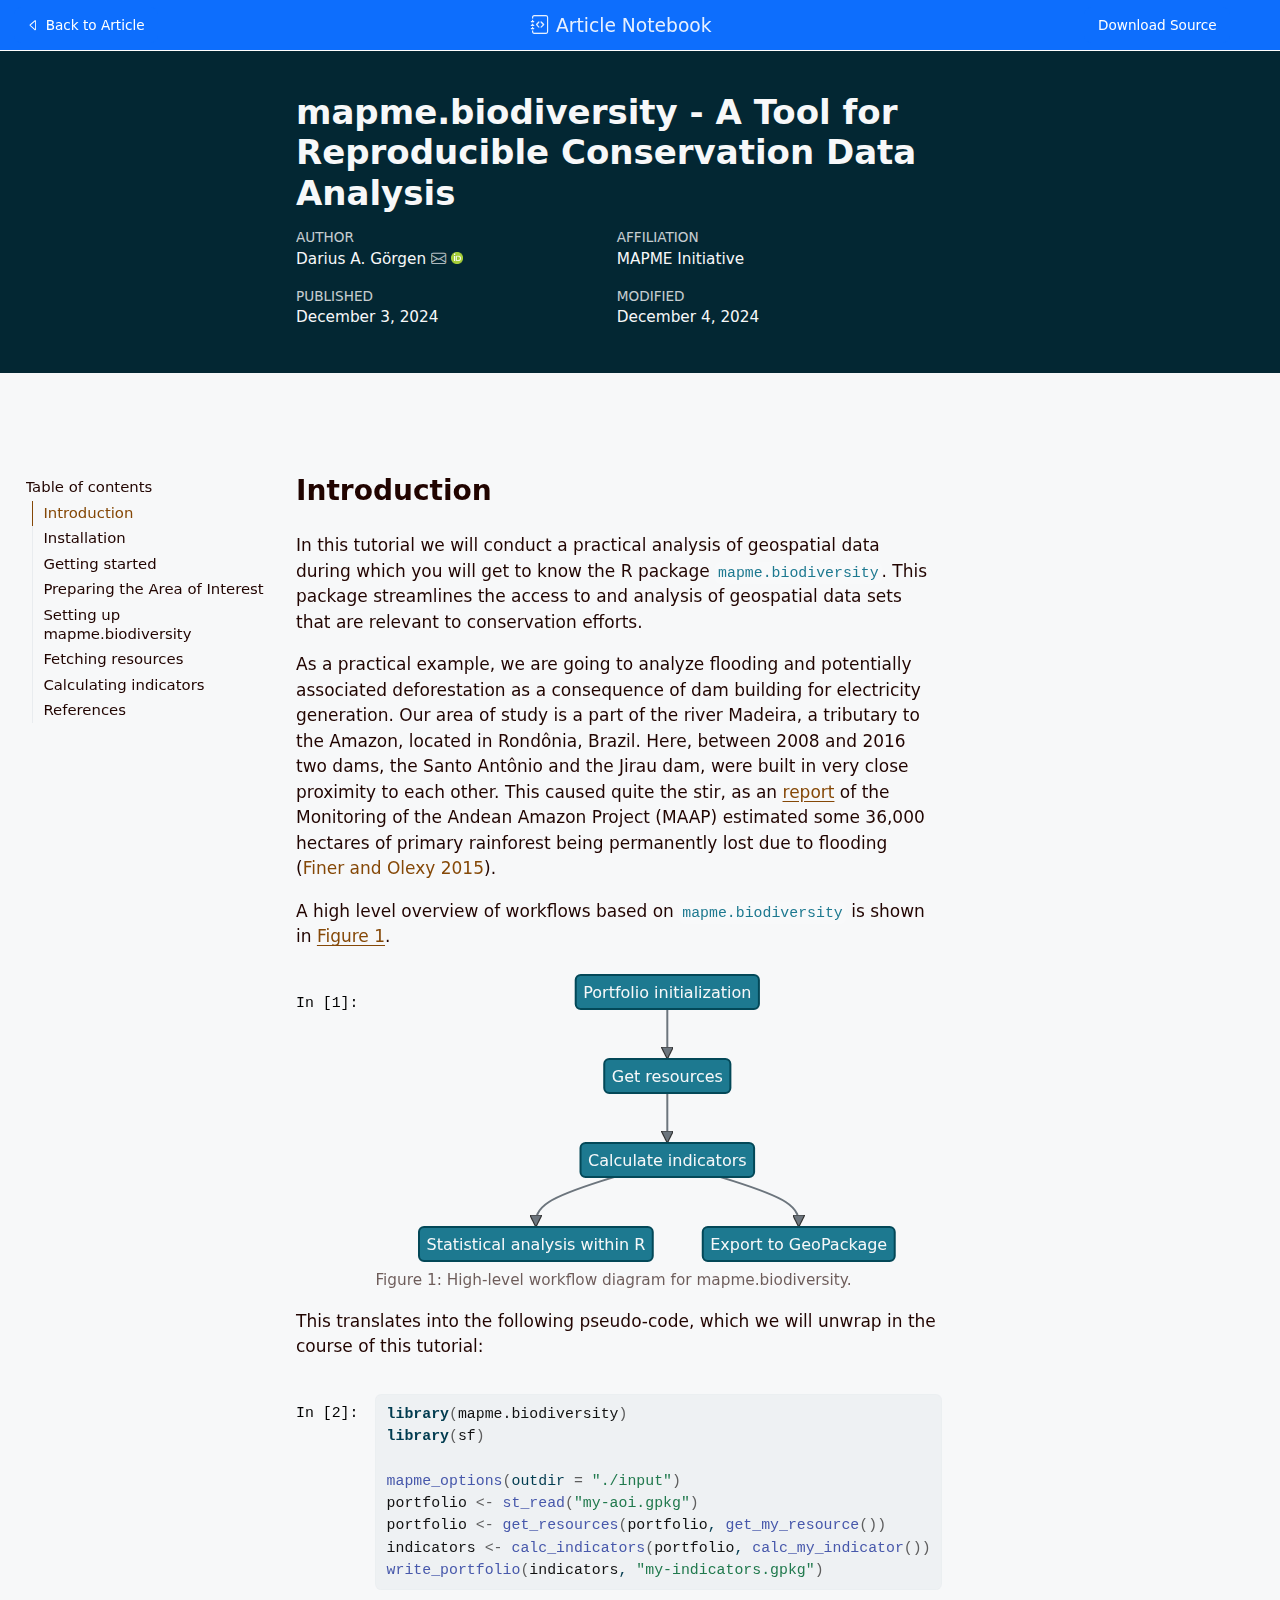
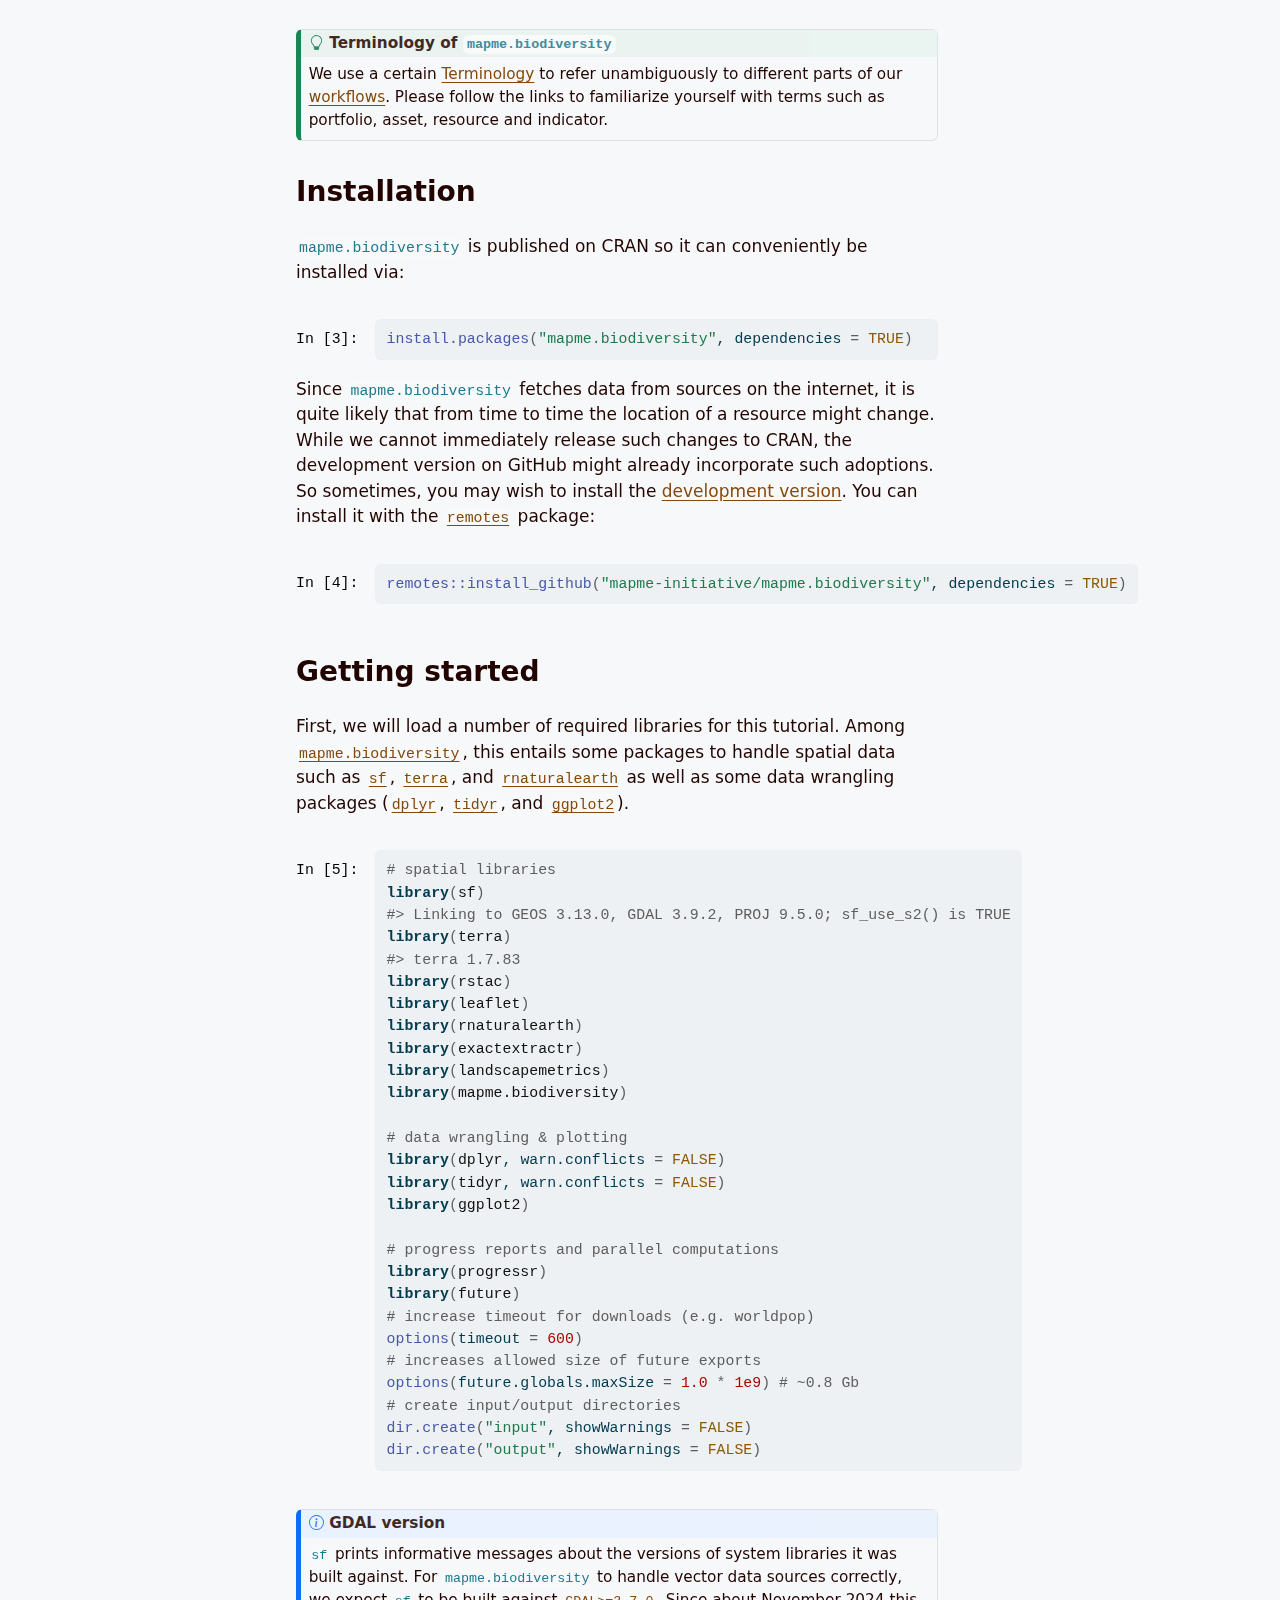
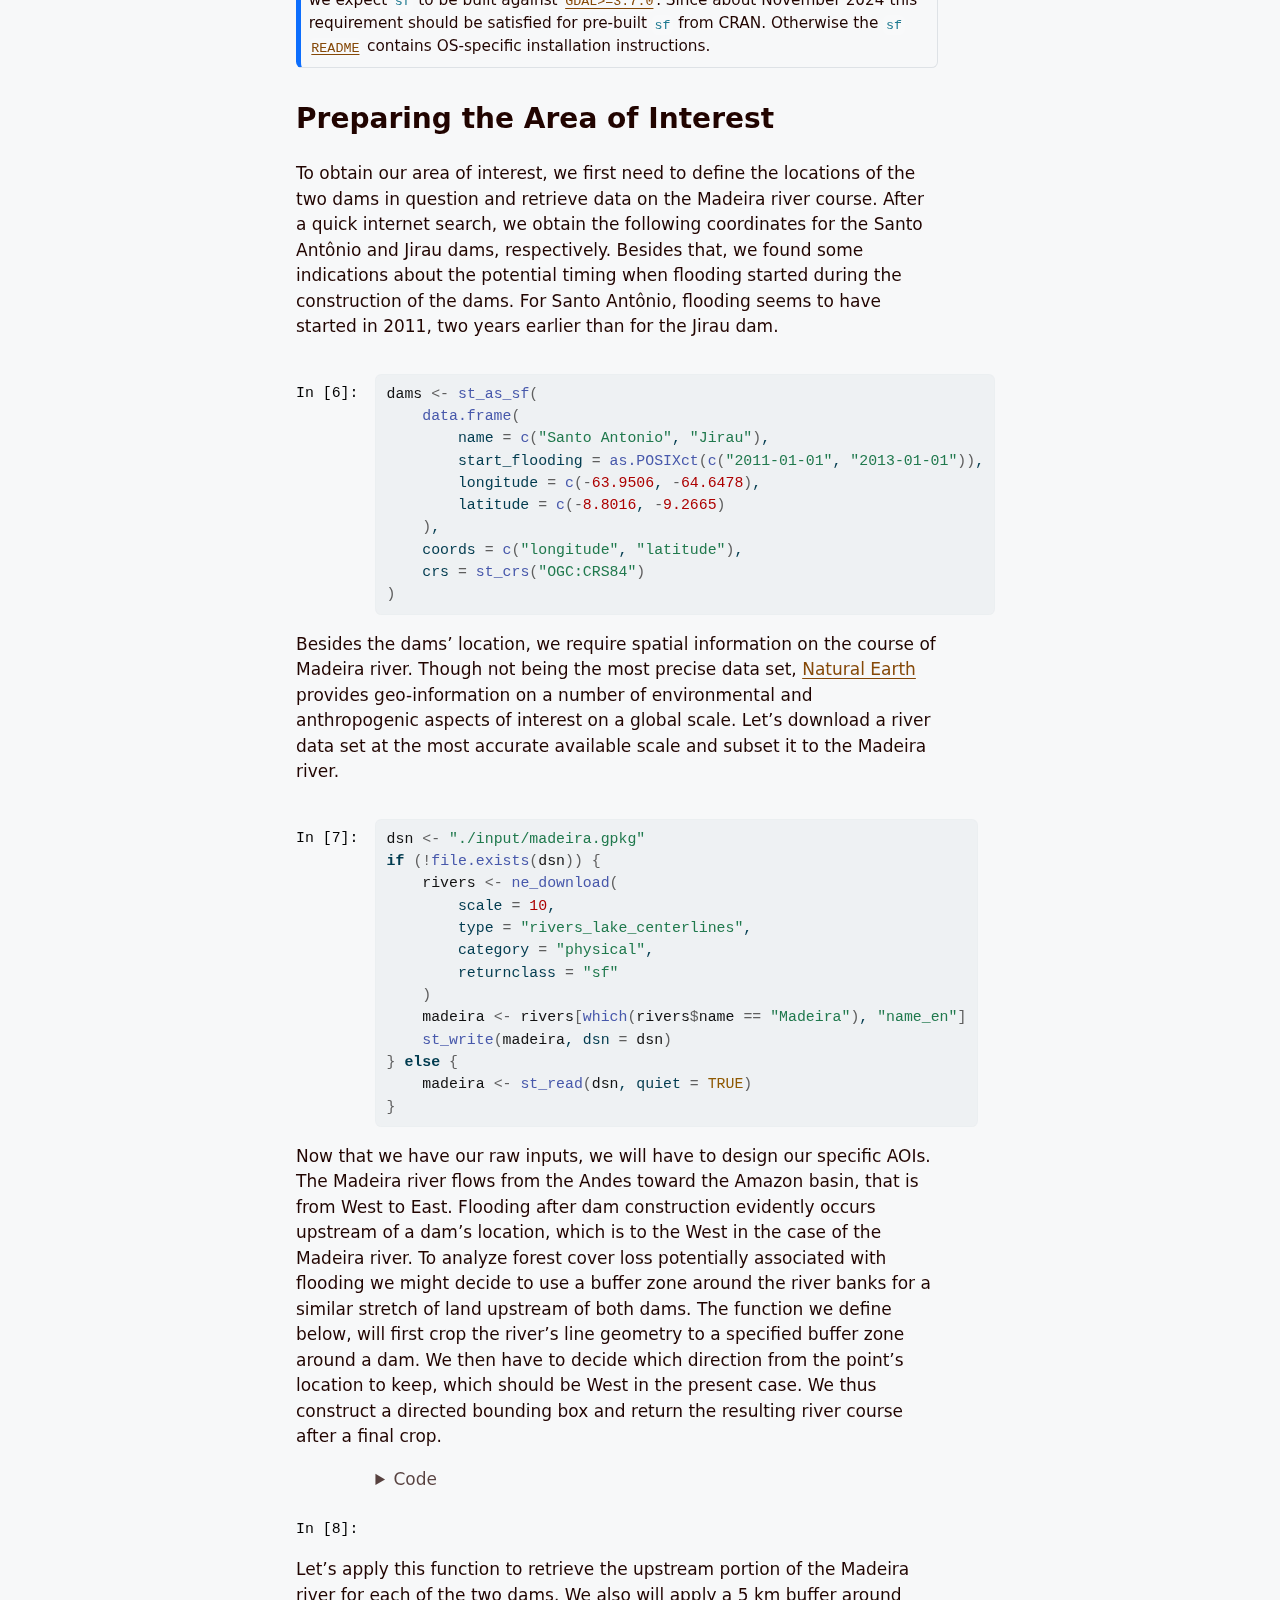
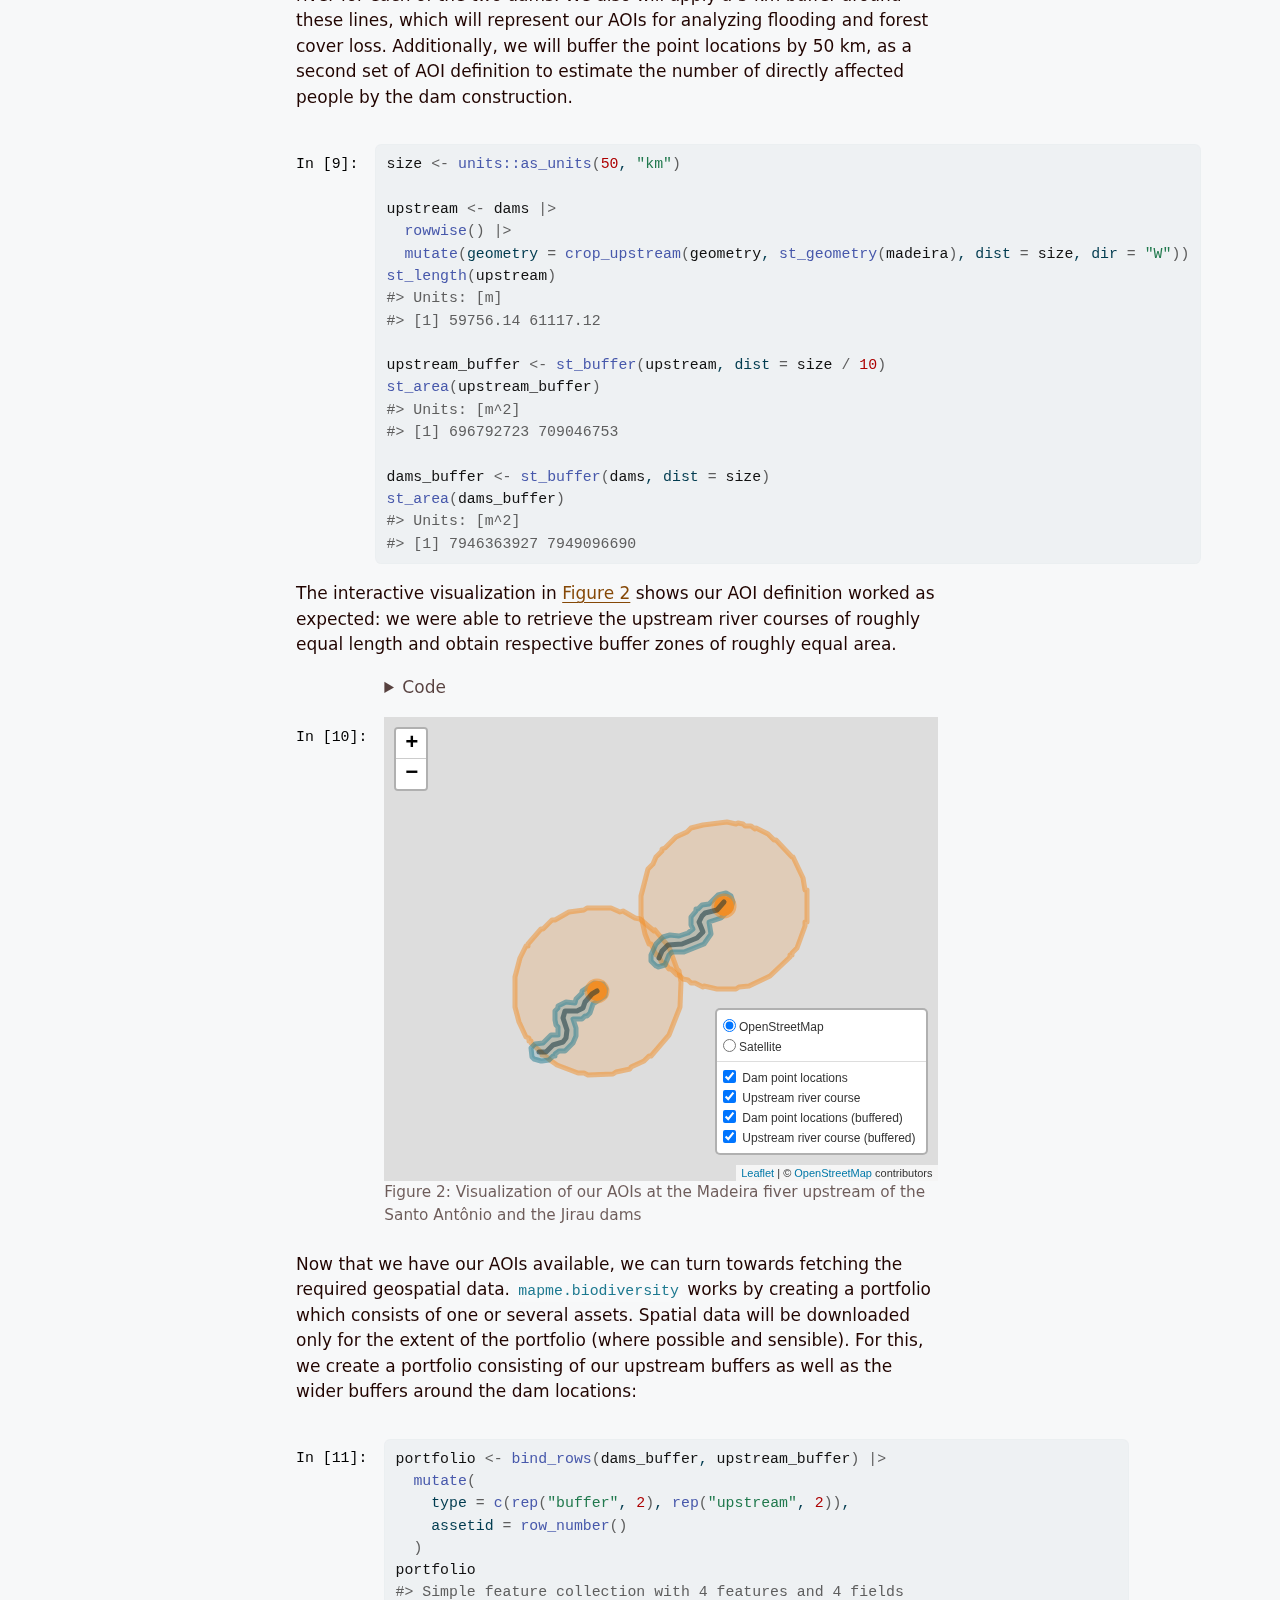
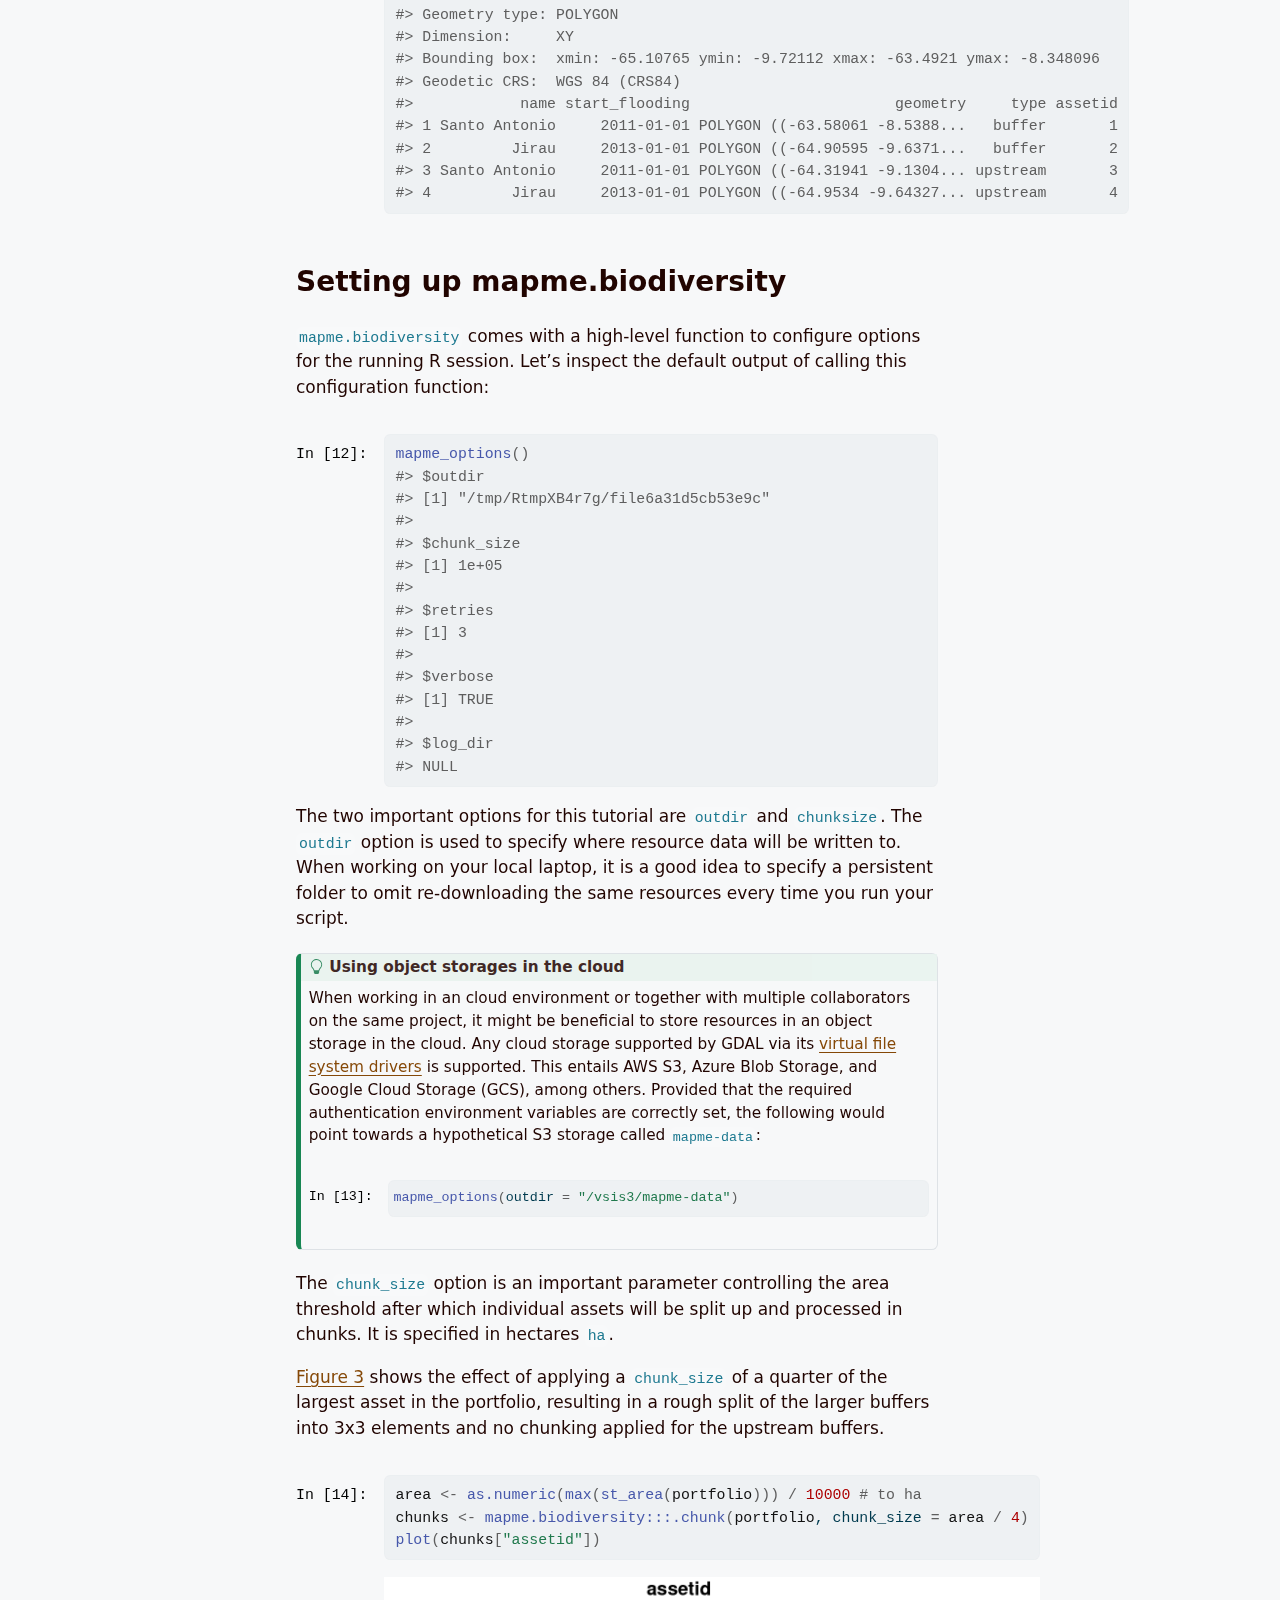
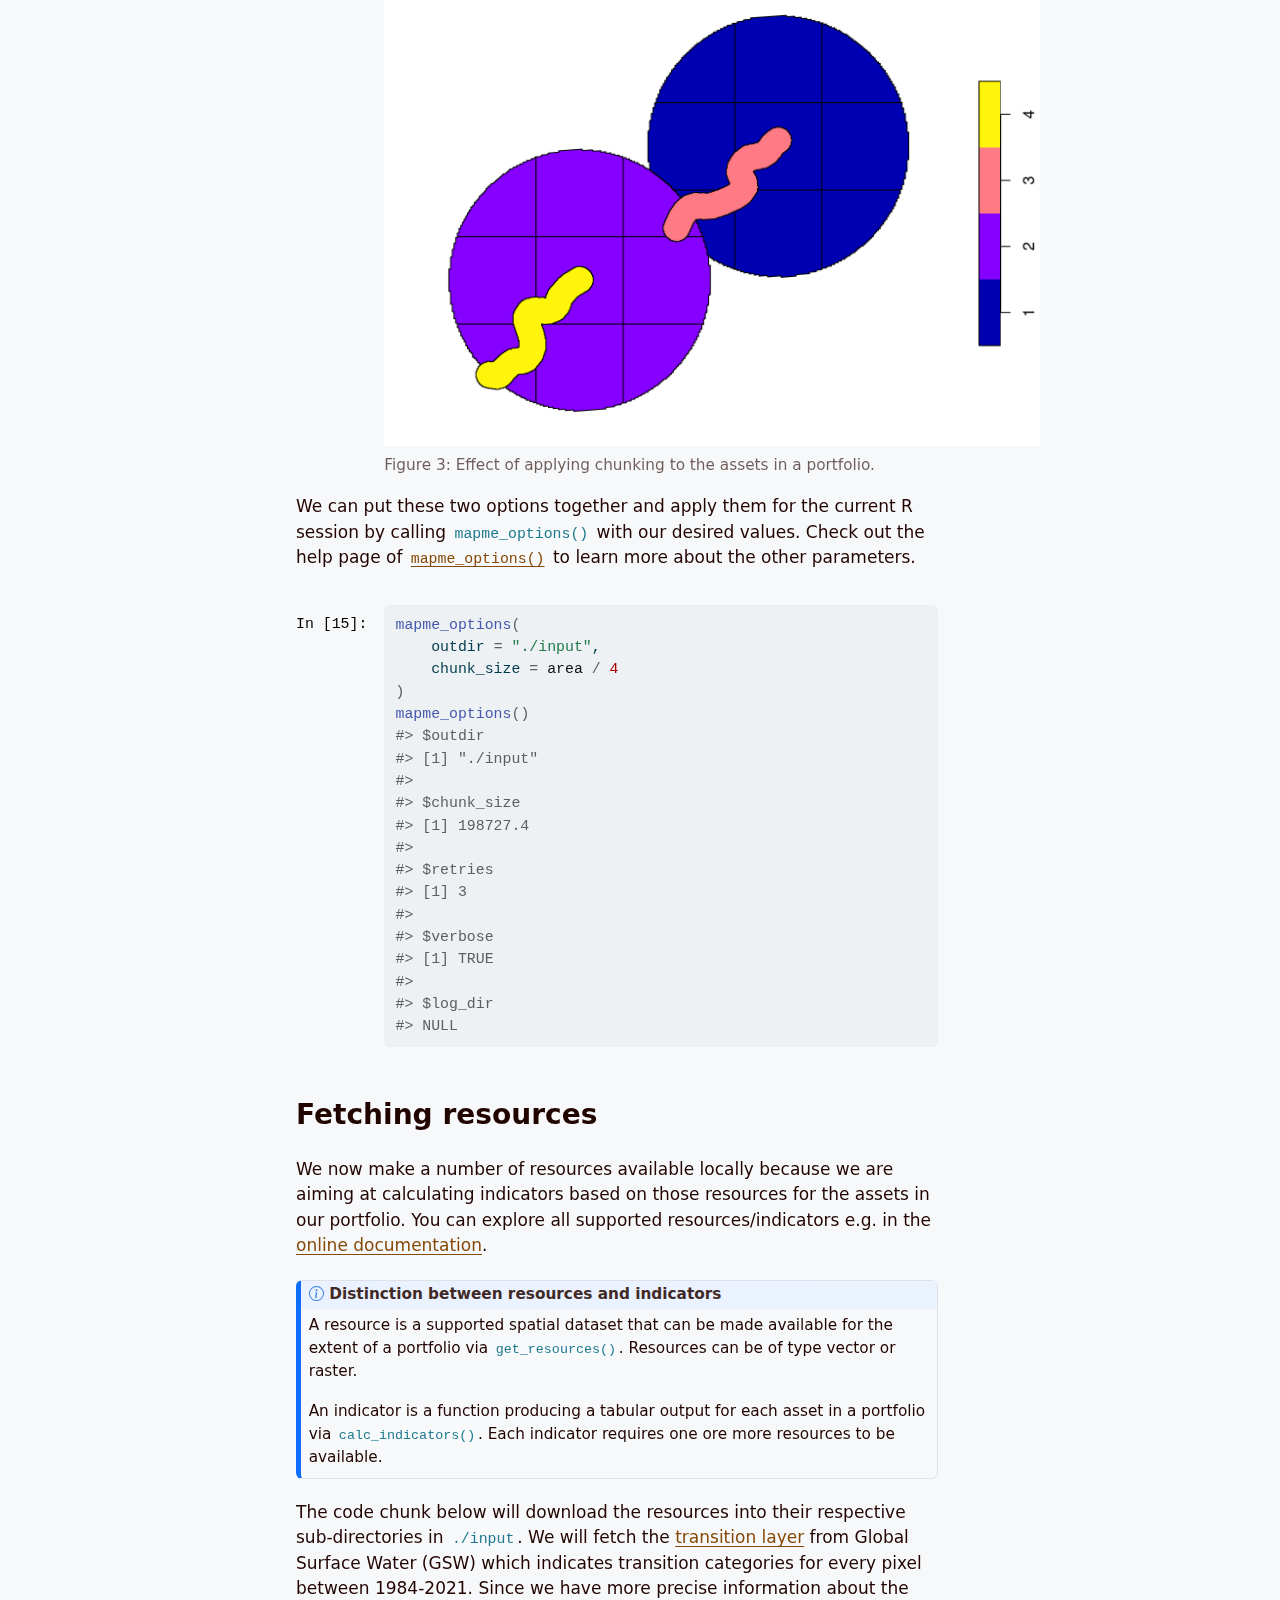
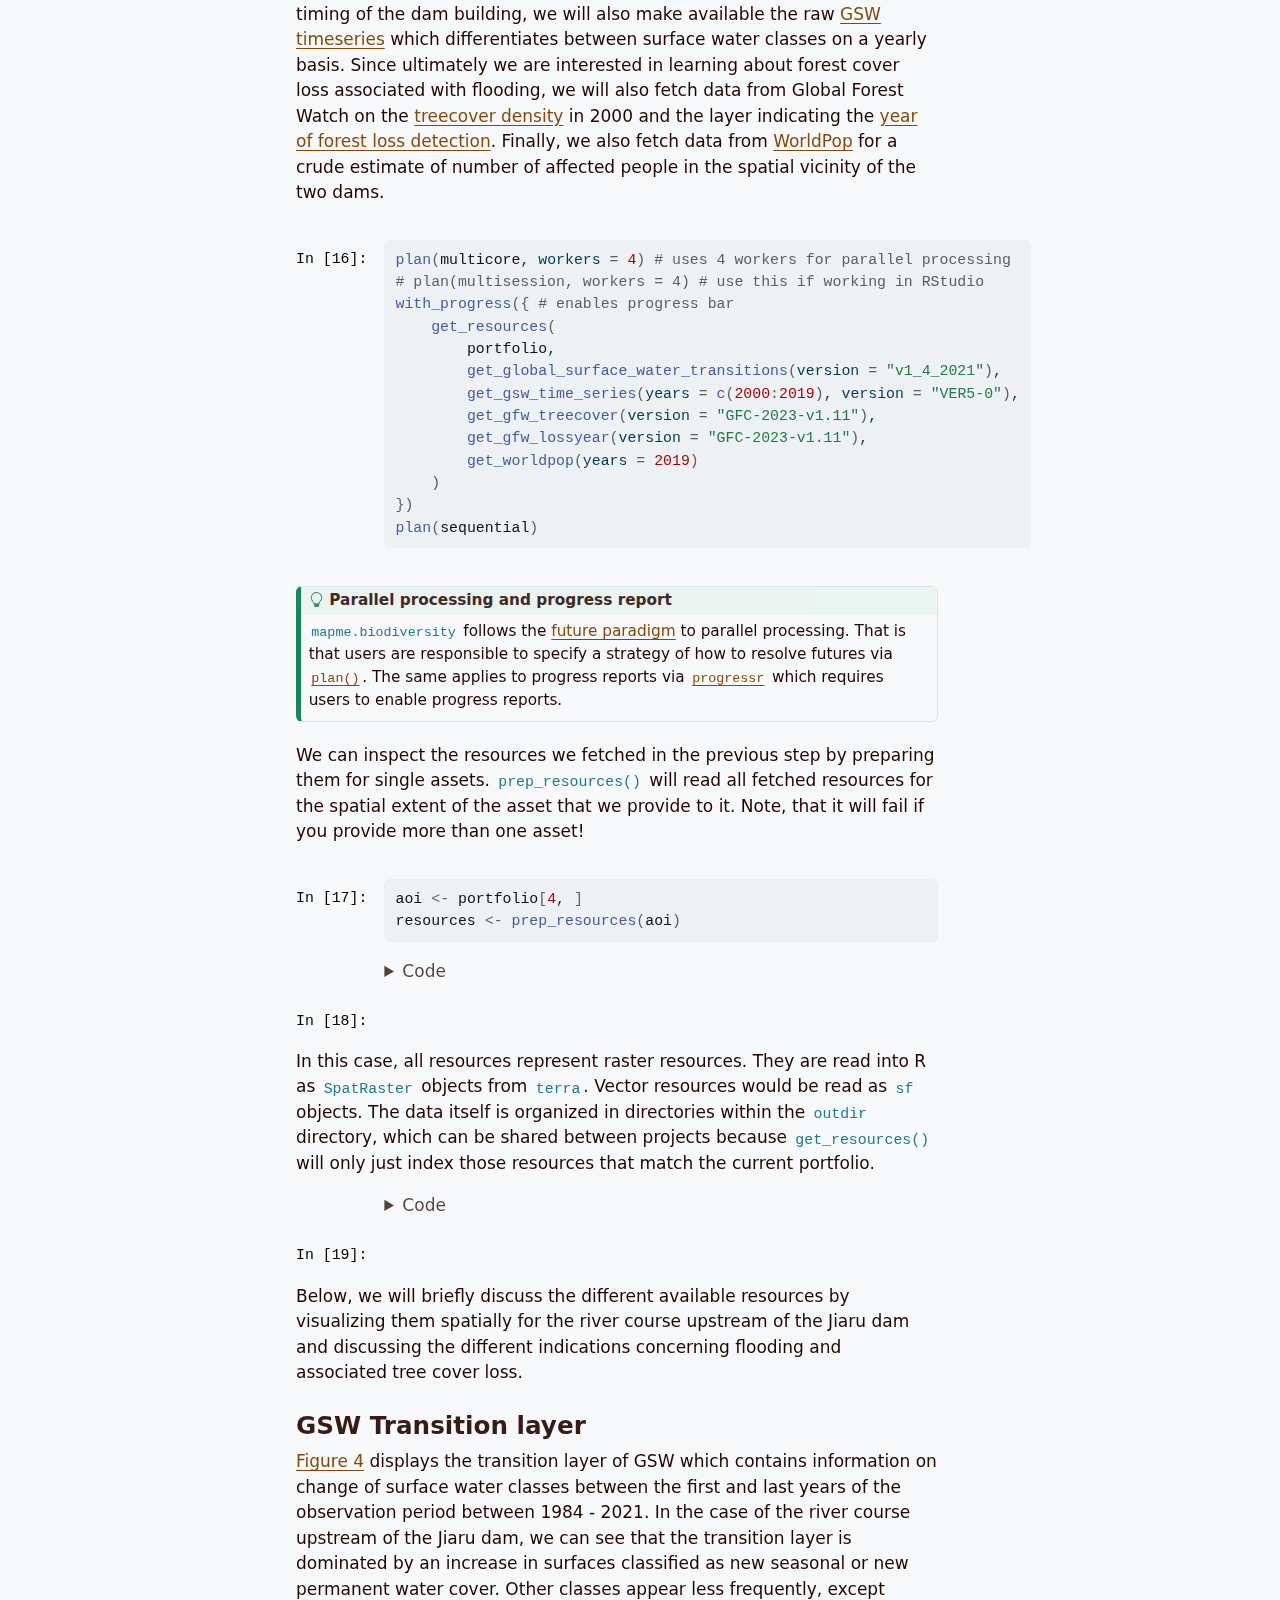
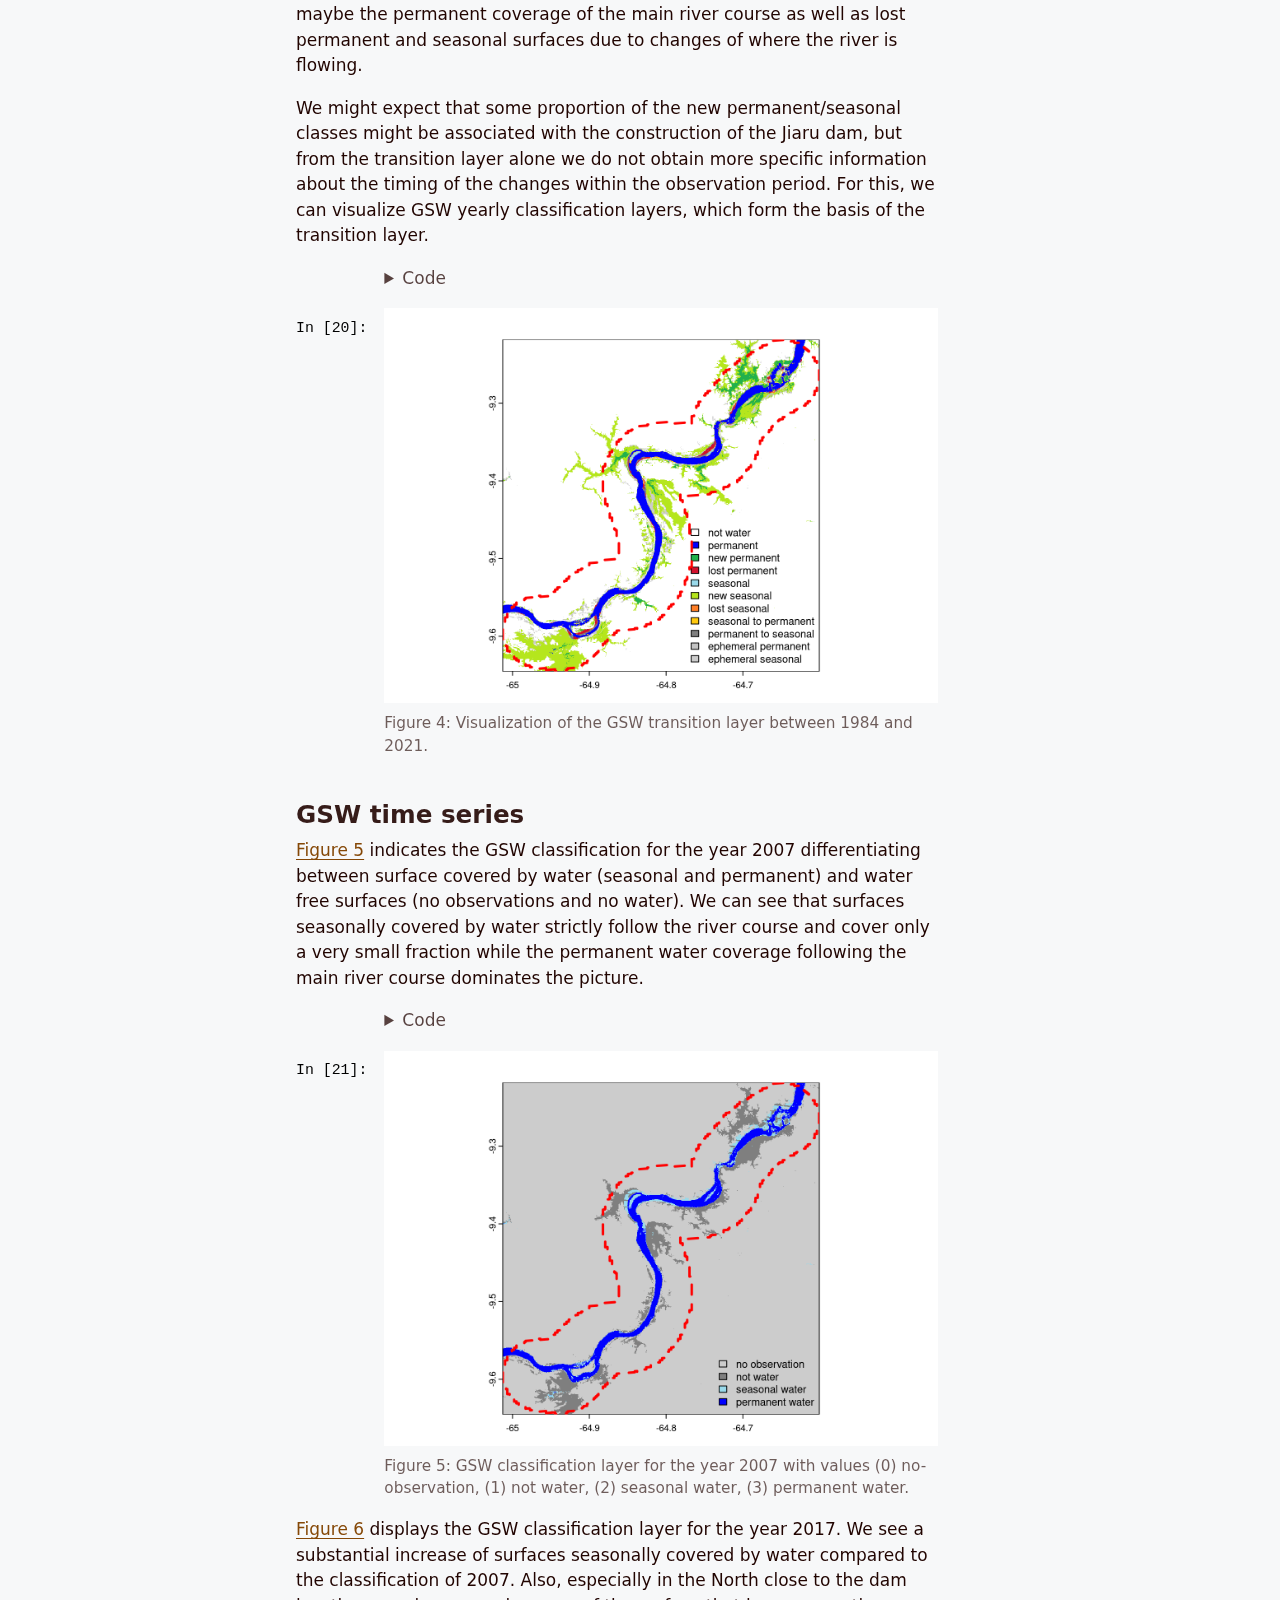
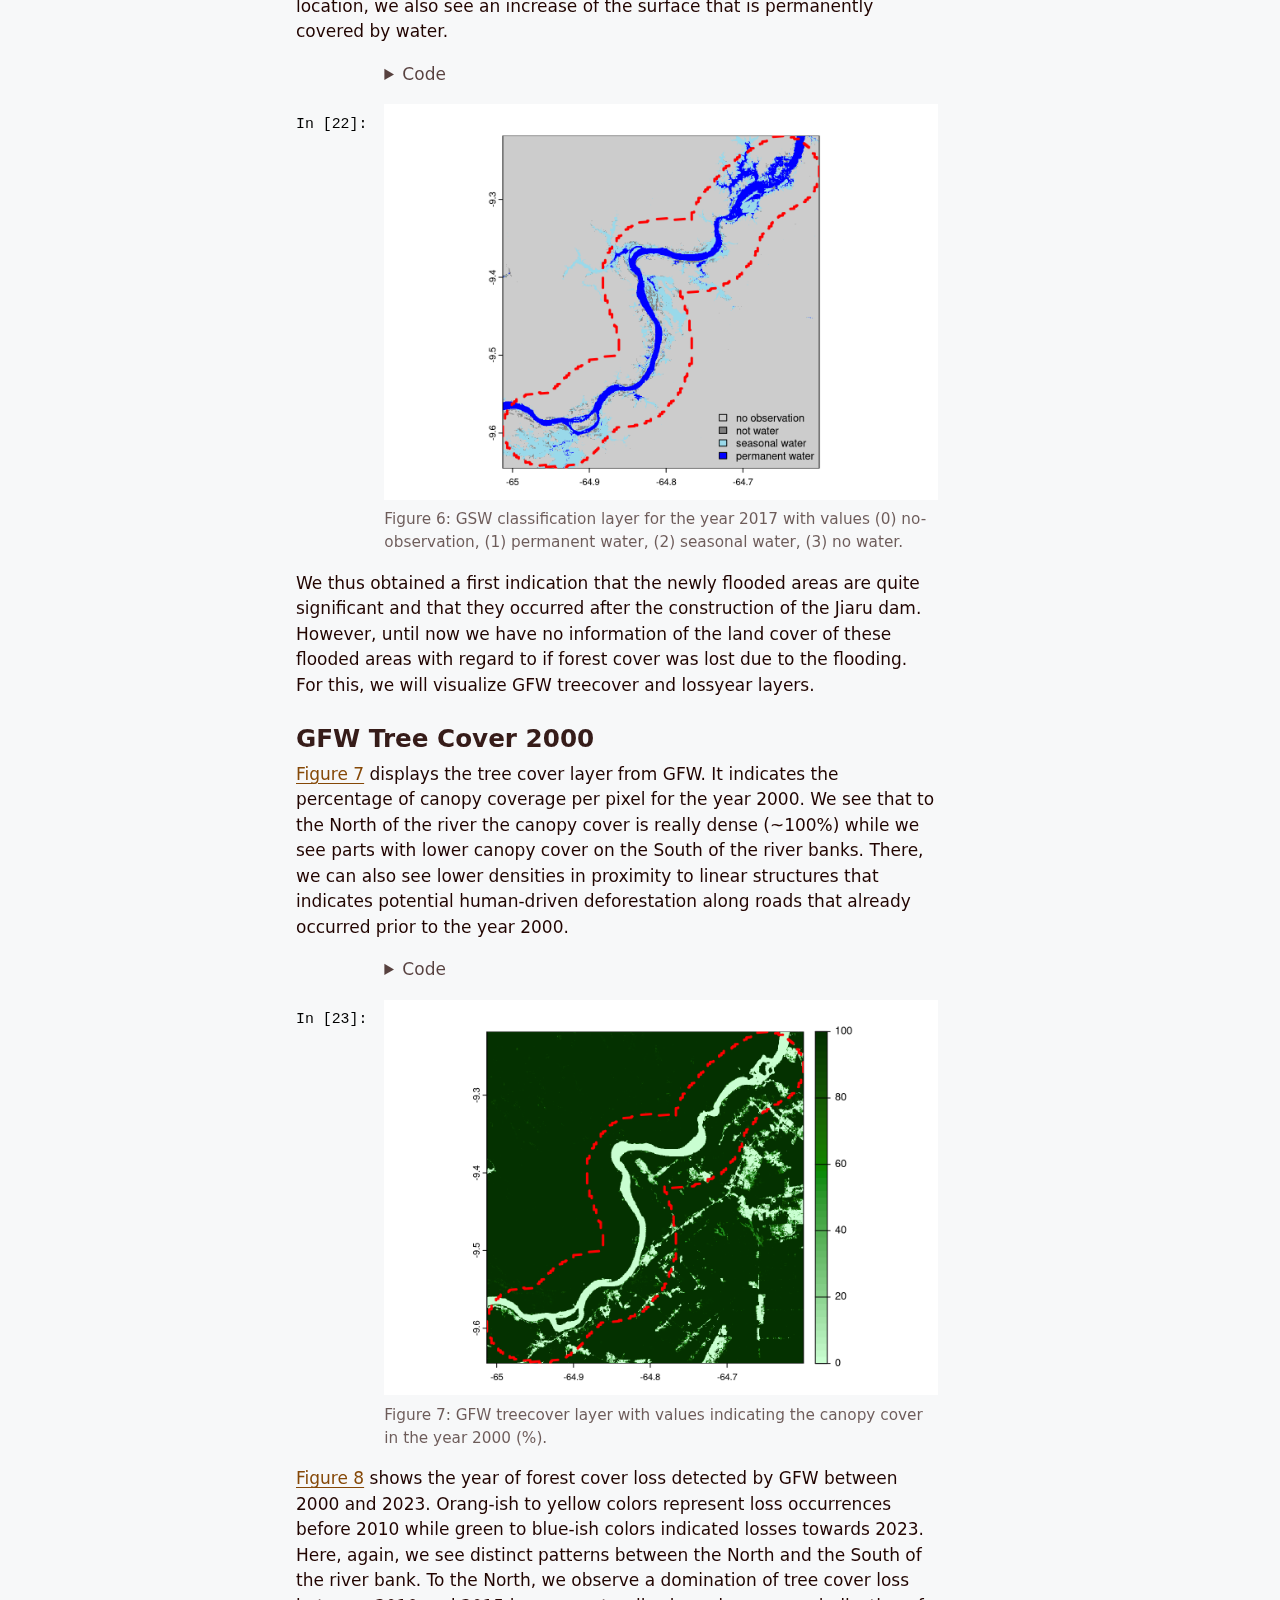
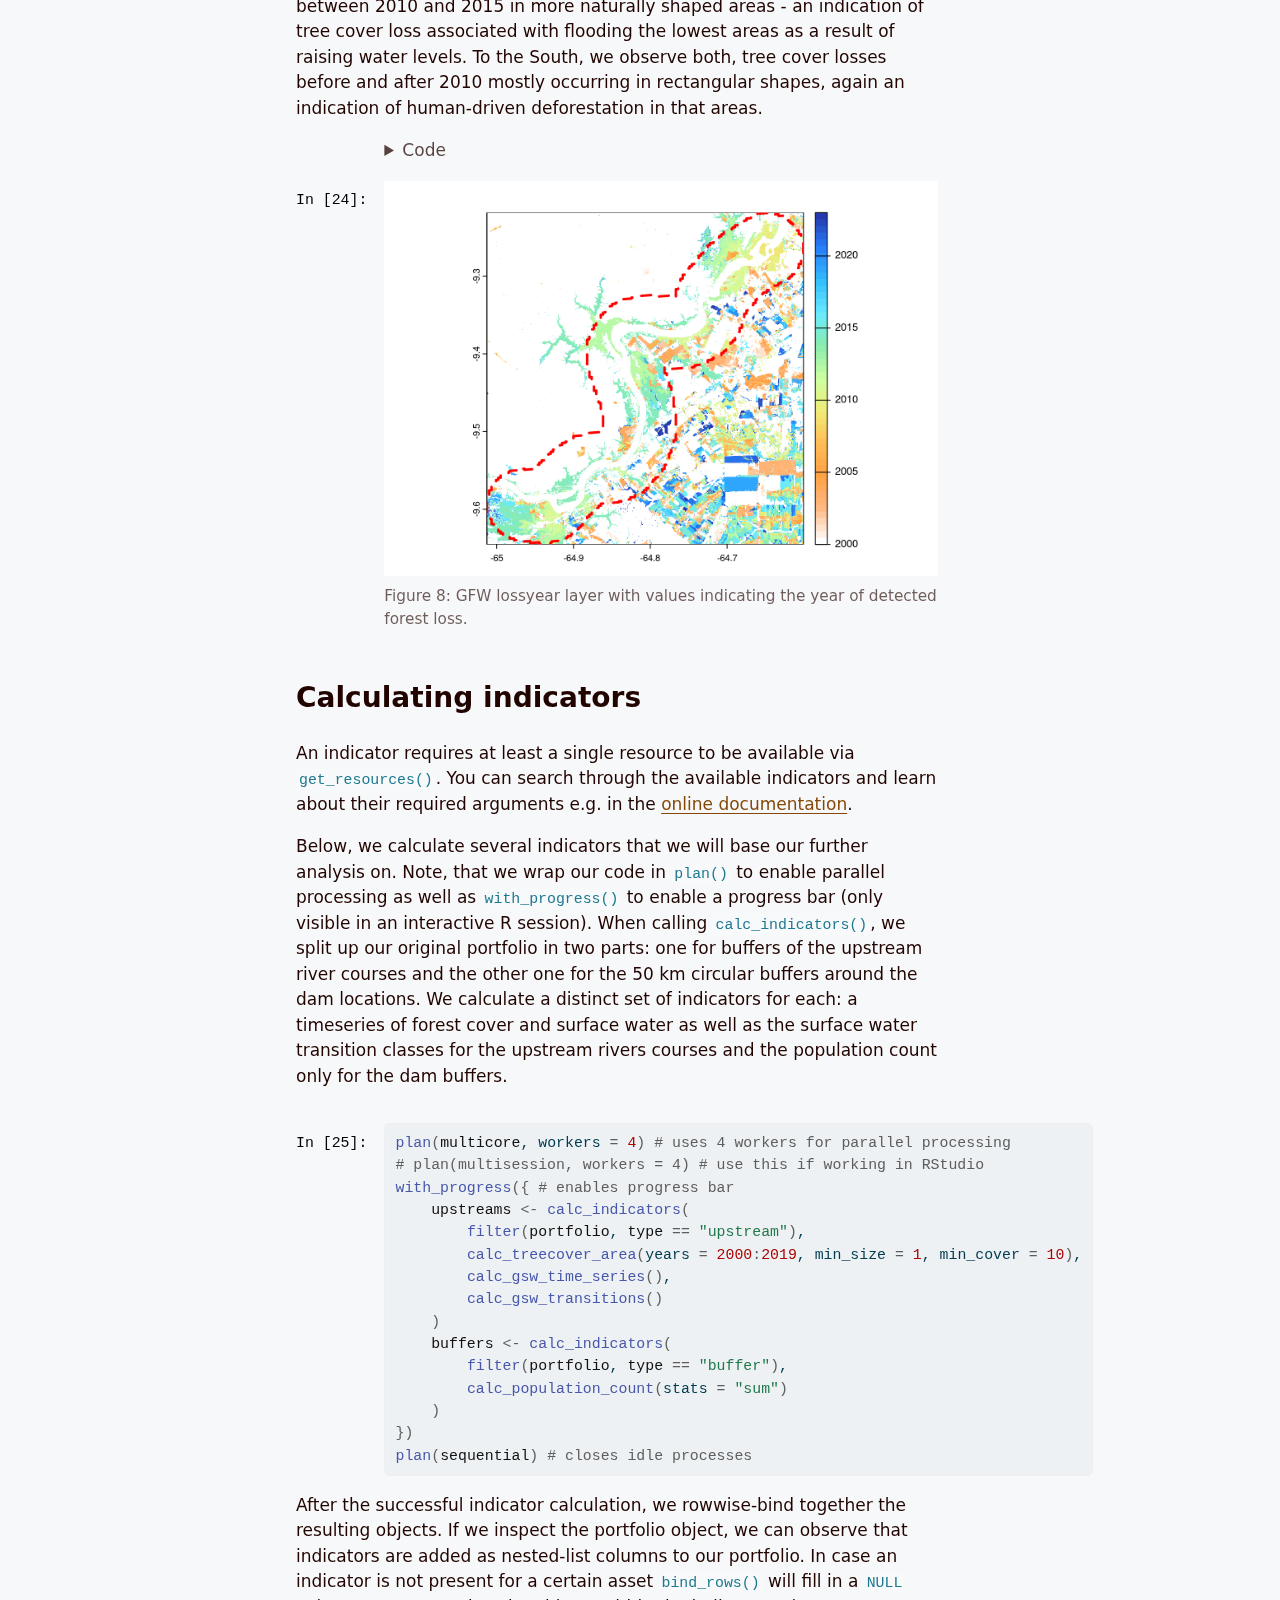
==== commit 9a101be0: "Built site for gh-pages" ====
--- a/index-preview.html
+++ b/index-preview.html
@@ -177,7 +177,8 @@
   window.document.addEventListener("DOMContentLoaded", function (_event) {
     document.body.classList.add('hypothesis-enabled');
   });
-</script><link href="site_libs/htmltools-fill-0.5.8.1/fill.css" rel="stylesheet">
+</script><script src="site_libs/quarto-diagram/mermaid.min.js"></script><script src="site_libs/quarto-diagram/mermaid-init.js"></script><link href="site_libs/quarto-diagram/mermaid.css" rel="stylesheet">
+<link href="site_libs/htmltools-fill-0.5.8.1/fill.css" rel="stylesheet">
 <script src="site_libs/htmlwidgets-1.6.4/htmlwidgets.js"></script><script src="site_libs/jquery-3.6.0/jquery-3.6.0.min.js"></script><link href="site_libs/leaflet-1.3.1/leaflet.css" rel="stylesheet">
 <script src="site_libs/leaflet-1.3.1/leaflet.js"></script><link href="site_libs/leafletfix-1.0.0/leafletfix.css" rel="stylesheet">
 <script src="site_libs/proj4-2.6.2/proj4.min.js"></script><script src="site_libs/Proj4Leaflet-1.0.1/proj4leaflet.js"></script><link href="site_libs/rstudio_leaflet-1.3.1/rstudio_leaflet.css" rel="stylesheet">
@@ -191,6 +192,9 @@
 <meta name="citation_language" content="en">
 <meta name="citation_reference" content="citation_title=User Manual for the World Database on Protected Areas and world database on other effective area- based conservation measures: 1.6;,citation_author=undefined UNEP-WCMC;,citation_publication_date=2019;,citation_cover_date=2019;,citation_year=2019;">
 <meta name="citation_reference" content="citation_title=New dams on the madeira river (brazil) cause forest flooding;,citation_author=M. Finer;,citation_author=T. Olexy;,citation_publication_date=2015;,citation_cover_date=2015;,citation_year=2015;">
+<meta name="citation_reference" content="citation_title=High-resolution global maps of 21st-century forest cover change;,citation_author=M. C. Hansen;,citation_author=P. V. Potapov;,citation_author=R. Moore;,citation_author=M. Hancher;,citation_author=S. A. Turubanova;,citation_author=A. Tyukavina;,citation_author=D. Thau;,citation_author=S. V. Stehman;,citation_author=S. J. Goetz;,citation_author=T. R. Loveland;,citation_author=A. Kommareddy;,citation_author=A. Egorov;,citation_author=L. Chini;,citation_author=C. O. Justice;,citation_author=J. R. G. Townshend;,citation_publication_date=2013;,citation_cover_date=2013;,citation_year=2013;,citation_fulltext_html_url=https://www.science.org/doi/abs/10.1126/science.1244693;,citation_issue=6160;,citation_doi=10.1126/science.1244693;,citation_volume=342;,citation_journal_title=Science;">
+<meta name="citation_reference" content="citation_title=High-resolution mapping of global surface water and its long-term changes;,citation_author=J.-F Pekel;,citation_author=Andrew Cottam;,citation_author=Noel Gorelick;,citation_author=Alan Belward;,citation_publication_date=2016-12;,citation_cover_date=2016-12;,citation_year=2016;,citation_doi=10.1038/nature20584;,citation_volume=540;,citation_journal_title=Nature;">
+<meta name="citation_reference" content="citation_title=Global 1km population;,citation_author=undefined WorldPop;,citation_publication_date=2018;,citation_cover_date=2018;,citation_year=2018;,citation_fulltext_html_url=https://www.worldpop.org/doi/10.5258/SOTON/WP00647;,citation_doi=10.5258/SOTON/WP00647;,citation_publisher=University of Southampton;">
 </head>
 <body class="quarto-notebook">
     <div id="quarto-embed-header" class="headroom fixed-top bg-primary">
@@ -237,7 +241,7 @@
                 <div>
             <div class="quarto-title-meta-heading">Modified</div>
             <div class="quarto-title-meta-contents">
-              <p class="date-modified">December 3, 2024</p>
+              <p class="date-modified">December 4, 2024</p>
             </div>
           </div>
                 
@@ -284,6 +288,46 @@
 <main class="content quarto-banner-title-block" id="quarto-document-content"><section id="introduction" class="level2"><h2 class="anchored" data-anchor-id="introduction">Introduction</h2>
 <p>In this tutorial we will conduct a practical analysis of geospatial data during which you will get to know the R package <code>mapme.biodiversity</code>. This package streamlines the access to and analysis of geospatial data sets that are relevant to conservation efforts.</p>
 <p>As a practical example, we are going to analyze flooding and potentially associated deforestation as a consequence of dam building for electricity generation. Our area of study is a part of the river Madeira, a tributary to the Amazon, located in Rondônia, Brazil. Here, between 2008 and 2016 two dams, the Santo Antônio and the Jirau dam, were built in very close proximity to each other. This caused quite the stir, as an <a href="https://www.maapprogram.org/madeira/">report</a> of the Monitoring of the Andean Amazon Project (MAAP) estimated some 36,000 hectares of primary rainforest being permanently lost due to flooding <span class="citation" data-cites="finer2015">(<a href="#ref-finer2015" role="doc-biblioref">Finer and Olexy 2015</a>)</span>.</p>
+<p>A high level overview of workflows based on <code>mapme.biodiversity</code> is shown in <a href="#fig-mapme-workflows" class="quarto-xref">Figure&nbsp;1</a>.</p>
+<div class="cell-container"><div class="cell-decorator"><pre>In [1]:</pre></div><div class="cell" data-layout-align="default">
+<div class="cell-output-display">
+<div id="fig-mapme-workflows" class="quarto-float quarto-figure quarto-figure-center anchored">
+<figure class="quarto-float quarto-float-fig figure"><div aria-describedby="fig-mapme-workflows-caption-0ceaefa1-69ba-4598-a22c-09a6ac19f8ca">
+<div>
+<pre class="mermaid mermaid-js" data-label="fig-mapme-workflows">graph TB
+
+    classDef default fill:#1d7990,stroke-width:2px,stroke:#034858,color:#F7F8F9;
+
+    A(Portfolio initialization)
+    B(Get resources)
+    C(Calculate indicators)
+    D(Statistical analysis within R)
+    E(Export to GeoPackage)
+
+    A--&gt;B
+    B--&gt;C
+    C--&gt;D
+    C--&gt;E
+</pre>
+</div>
+</div>
+<figcaption class="quarto-float-caption-bottom quarto-float-caption quarto-float-fig" id="fig-mapme-workflows-caption-0ceaefa1-69ba-4598-a22c-09a6ac19f8ca">
+Figure&nbsp;1: High-level workflow diagram for mapme.biodiversity.
+</figcaption></figure>
+</div>
+</div>
+</div></div>
+<p>This translates into the following pseudo-code, which we will unwrap in the course of this tutorial:</p>
+<div class="cell-container"><div class="cell-decorator"><pre>In [2]:</pre></div><div class="cell">
+<div class="sourceCode" id="cb1"><pre class="downlit sourceCode r code-with-copy"><code class="sourceCode R"><span><span class="kw"><a href="https://rdrr.io/r/base/library.html">library</a></span><span class="op">(</span><span class="va"><a href="https://mapme-initiative.github.io/mapme.biodiversity/">mapme.biodiversity</a></span><span class="op">)</span></span>
+<span><span class="kw"><a href="https://rdrr.io/r/base/library.html">library</a></span><span class="op">(</span><span class="va"><a href="https://r-spatial.github.io/sf/">sf</a></span><span class="op">)</span></span>
+<span></span>
+<span><span class="fu"><a href="https://mapme-initiative.github.io/mapme.biodiversity/reference/mapme.html">mapme_options</a></span><span class="op">(</span>outdir <span class="op">=</span> <span class="st">"./input"</span><span class="op">)</span></span>
+<span><span class="va">portfolio</span> <span class="op">&lt;-</span> <span class="fu"><a href="https://r-spatial.github.io/sf/reference/st_read.html">st_read</a></span><span class="op">(</span><span class="st">"my-aoi.gpkg"</span><span class="op">)</span></span>
+<span><span class="va">portfolio</span> <span class="op">&lt;-</span> <span class="fu"><a href="https://mapme-initiative.github.io/mapme.biodiversity/reference/mapme.html">get_resources</a></span><span class="op">(</span><span class="va">portfolio</span>, <span class="fu">get_my_resource</span><span class="op">(</span><span class="op">)</span><span class="op">)</span></span>
+<span><span class="va">indicators</span> <span class="op">&lt;-</span> <span class="fu"><a href="https://mapme-initiative.github.io/mapme.biodiversity/reference/mapme.html">calc_indicators</a></span><span class="op">(</span><span class="va">portfolio</span>, <span class="fu">calc_my_indicator</span><span class="op">(</span><span class="op">)</span><span class="op">)</span></span>
+<span><span class="fu"><a href="https://mapme-initiative.github.io/mapme.biodiversity/reference/portfolio.html">write_portfolio</a></span><span class="op">(</span><span class="va">indicators</span>, <span class="st">"my-indicators.gpkg"</span><span class="op">)</span></span></code><button title="Copy to Clipboard" class="code-copy-button"><i class="bi"></i></button></pre></div>
+</div></div>
 <div class="callout callout-style-default callout-tip callout-titled">
 <div class="callout-header d-flex align-content-center">
 <div class="callout-icon-container">
@@ -299,17 +343,17 @@
 </div>
 </section><section id="installation" class="level2"><h2 class="anchored" data-anchor-id="installation">Installation</h2>
 <p><code>mapme.biodiversity</code> is published on CRAN so it can conveniently be installed via:</p>
-<div class="cell-container"><div class="cell-decorator"><pre>In [1]:</pre></div><div class="cell">
-<div class="sourceCode" id="cb1"><pre class="downlit sourceCode r code-with-copy"><code class="sourceCode R"><span><span class="fu"><a href="https://rdrr.io/r/utils/install.packages.html">install.packages</a></span><span class="op">(</span><span class="st">"mapme.biodiversity"</span>, dependencies <span class="op">=</span> <span class="cn">TRUE</span><span class="op">)</span></span></code><button title="Copy to Clipboard" class="code-copy-button"><i class="bi"></i></button></pre></div>
+<div class="cell-container"><div class="cell-decorator"><pre>In [3]:</pre></div><div class="cell">
+<div class="sourceCode" id="cb2"><pre class="downlit sourceCode r code-with-copy"><code class="sourceCode R"><span><span class="fu"><a href="https://rdrr.io/r/utils/install.packages.html">install.packages</a></span><span class="op">(</span><span class="st">"mapme.biodiversity"</span>, dependencies <span class="op">=</span> <span class="cn">TRUE</span><span class="op">)</span></span></code><button title="Copy to Clipboard" class="code-copy-button"><i class="bi"></i></button></pre></div>
 </div></div>
 <p>Since <code>mapme.biodiversity</code> fetches data from sources on the internet, it is quite likely that from time to time the location of a resource might change. While we cannot immediately release such changes to CRAN, the development version on GitHub might already incorporate such adoptions. So sometimes, you may wish to install the <a href="https://github.com/mapme-initiative/mapme.biodiversity">development version</a>. You can install it with the <a href="https://cran.r-project.org/package=remotes"><code>remotes</code></a> package:</p>
-<div class="cell-container"><div class="cell-decorator"><pre>In [2]:</pre></div><div class="cell">
-<div class="sourceCode" id="cb2"><pre class="downlit sourceCode r code-with-copy"><code class="sourceCode R"><span><span class="fu">remotes</span><span class="fu">::</span><span class="fu"><a href="https://remotes.r-lib.org/reference/install_github.html">install_github</a></span><span class="op">(</span><span class="st">"mapme-initiative/mapme.biodiversity"</span>, dependencies <span class="op">=</span> <span class="cn">TRUE</span><span class="op">)</span></span></code><button title="Copy to Clipboard" class="code-copy-button"><i class="bi"></i></button></pre></div>
+<div class="cell-container"><div class="cell-decorator"><pre>In [4]:</pre></div><div class="cell">
+<div class="sourceCode" id="cb3"><pre class="downlit sourceCode r code-with-copy"><code class="sourceCode R"><span><span class="fu">remotes</span><span class="fu">::</span><span class="fu"><a href="https://remotes.r-lib.org/reference/install_github.html">install_github</a></span><span class="op">(</span><span class="st">"mapme-initiative/mapme.biodiversity"</span>, dependencies <span class="op">=</span> <span class="cn">TRUE</span><span class="op">)</span></span></code><button title="Copy to Clipboard" class="code-copy-button"><i class="bi"></i></button></pre></div>
 </div></div>
 </section><section id="getting-started" class="level2"><h2 class="anchored" data-anchor-id="getting-started">Getting started</h2>
 <p>First, we will load a number of required libraries for this tutorial. Among <a href="https://CRAN.R-project.org/package=mapme.biodiversity"><code>mapme.biodiversity</code></a>, this entails some packages to handle spatial data such as <a href="https://CRAN.R-project.org/package=sf"><code>sf</code></a>, <a href="https://CRAN.R-project.org/package=terra"><code>terra</code></a>, and <a href="https://CRAN.R-project.org/package=exactextractr"><code>rnaturalearth</code></a> as well as some data wrangling packages (<a href="https://CRAN.R-project.org/package=dplyr"><code>dplyr</code></a>, <a href="https://CRAN.R-project.org/package=tidyr"><code>tidyr</code></a>, and <a href="https://CRAN.R-project.org/package=ggplot2"><code>ggplot2</code></a>).</p>
-<div class="cell-container"><div class="cell-decorator"><pre>In [3]:</pre></div><div class="cell">
-<div class="sourceCode" id="cb3"><pre class="downlit sourceCode r code-with-copy"><code class="sourceCode R"><span><span class="co"># spatial libraries</span></span>
+<div class="cell-container"><div class="cell-decorator"><pre>In [5]:</pre></div><div class="cell">
+<div class="sourceCode" id="cb4"><pre class="downlit sourceCode r code-with-copy"><code class="sourceCode R"><span><span class="co"># spatial libraries</span></span>
 <span><span class="kw"><a href="https://rdrr.io/r/base/library.html">library</a></span><span class="op">(</span><span class="va"><a href="https://r-spatial.github.io/sf/">sf</a></span><span class="op">)</span></span>
 <span><span class="co">#&gt; Linking to GEOS 3.13.0, GDAL 3.9.2, PROJ 9.5.0; sf_use_s2() is TRUE</span></span>
 <span><span class="kw"><a href="https://rdrr.io/r/base/library.html">library</a></span><span class="op">(</span><span class="va"><a href="https://rspatial.org/">terra</a></span><span class="op">)</span></span>
@@ -352,11 +396,11 @@
 </div>
 </section><section id="preparing-the-area-of-interest" class="level2"><h2 class="anchored" data-anchor-id="preparing-the-area-of-interest">Preparing the Area of Interest</h2>
 <p>To obtain our area of interest, we first need to define the locations of the two dams in question and retrieve data on the Madeira river course. After a quick internet search, we obtain the following coordinates for the Santo Antônio and Jirau dams, respectively. Besides that, we found some indications about the potential timing when flooding started during the construction of the dams. For Santo Antônio, flooding seems to have started in 2011, two years earlier than for the Jirau dam.</p>
-<div class="cell-container"><div class="cell-decorator"><pre>In [4]:</pre></div><div class="cell">
-<div class="sourceCode" id="cb4"><pre class="downlit sourceCode r code-with-copy"><code class="sourceCode R"><span><span class="va">dams</span> <span class="op">&lt;-</span> <span class="fu"><a href="https://r-spatial.github.io/sf/reference/st_as_sf.html">st_as_sf</a></span><span class="op">(</span></span>
+<div class="cell-container"><div class="cell-decorator"><pre>In [6]:</pre></div><div class="cell">
+<div class="sourceCode" id="cb5"><pre class="downlit sourceCode r code-with-copy"><code class="sourceCode R"><span><span class="va">dams</span> <span class="op">&lt;-</span> <span class="fu"><a href="https://r-spatial.github.io/sf/reference/st_as_sf.html">st_as_sf</a></span><span class="op">(</span></span>
 <span>    <span class="fu"><a href="https://rdrr.io/r/base/data.frame.html">data.frame</a></span><span class="op">(</span></span>
 <span>        name <span class="op">=</span> <span class="fu"><a href="https://rdrr.io/r/base/c.html">c</a></span><span class="op">(</span><span class="st">"Santo Antonio"</span>, <span class="st">"Jirau"</span><span class="op">)</span>,</span>
-<span>        start_flooding <span class="op">=</span> <span class="fu"><a href="https://rdrr.io/r/base/c.html">c</a></span><span class="op">(</span><span class="fl">2011</span>, <span class="fl">2013</span><span class="op">)</span>,</span>
+<span>        start_flooding <span class="op">=</span> <span class="fu"><a href="https://rdrr.io/r/base/as.POSIXlt.html">as.POSIXct</a></span><span class="op">(</span><span class="fu"><a href="https://rdrr.io/r/base/c.html">c</a></span><span class="op">(</span><span class="st">"2011-01-01"</span>, <span class="st">"2013-01-01"</span><span class="op">)</span><span class="op">)</span>,</span>
 <span>        longitude <span class="op">=</span> <span class="fu"><a href="https://rdrr.io/r/base/c.html">c</a></span><span class="op">(</span><span class="op">-</span><span class="fl">63.9506</span>, <span class="op">-</span><span class="fl">64.6478</span><span class="op">)</span>,</span>
 <span>        latitude <span class="op">=</span> <span class="fu"><a href="https://rdrr.io/r/base/c.html">c</a></span><span class="op">(</span><span class="op">-</span><span class="fl">8.8016</span>, <span class="op">-</span><span class="fl">9.2665</span><span class="op">)</span></span>
 <span>    <span class="op">)</span>,</span>
@@ -365,8 +409,8 @@
 <span><span class="op">)</span></span></code><button title="Copy to Clipboard" class="code-copy-button"><i class="bi"></i></button></pre></div>
 </div></div>
 <p>Besides the dams’ location, we require spatial information on the course of Madeira river. Though not being the most precise data set, <a href="https://www.naturalearthdata.com/">Natural Earth</a> provides geo-information on a number of environmental and anthropogenic aspects of interest on a global scale. Let’s download a river data set at the most accurate available scale and subset it to the Madeira river.</p>
-<div class="cell-container"><div class="cell-decorator"><pre>In [5]:</pre></div><div class="cell">
-<div class="sourceCode" id="cb5"><pre class="downlit sourceCode r code-with-copy"><code class="sourceCode R"><span><span class="va">dsn</span> <span class="op">&lt;-</span> <span class="st">"./input/madeira.gpkg"</span></span>
+<div class="cell-container"><div class="cell-decorator"><pre>In [7]:</pre></div><div class="cell">
+<div class="sourceCode" id="cb6"><pre class="downlit sourceCode r code-with-copy"><code class="sourceCode R"><span><span class="va">dsn</span> <span class="op">&lt;-</span> <span class="st">"./input/madeira.gpkg"</span></span>
 <span><span class="kw">if</span> <span class="op">(</span><span class="op">!</span><span class="fu"><a href="https://rdrr.io/r/base/files.html">file.exists</a></span><span class="op">(</span><span class="va">dsn</span><span class="op">)</span><span class="op">)</span> <span class="op">{</span></span>
 <span>    <span class="va">rivers</span> <span class="op">&lt;-</span> <span class="fu"><a href="https://docs.ropensci.org/rnaturalearth/reference/ne_download.html">ne_download</a></span><span class="op">(</span></span>
 <span>        scale <span class="op">=</span> <span class="fl">10</span>,</span>
@@ -380,10 +424,9 @@
 <span>    <span class="va">madeira</span> <span class="op">&lt;-</span> <span class="fu"><a href="https://r-spatial.github.io/sf/reference/st_read.html">st_read</a></span><span class="op">(</span><span class="va">dsn</span>, quiet <span class="op">=</span> <span class="cn">TRUE</span><span class="op">)</span></span>
 <span><span class="op">}</span></span></code><button title="Copy to Clipboard" class="code-copy-button"><i class="bi"></i></button></pre></div>
 </div></div>
-<p>Now that we have our raw inputs, we will have to design our specific AOIs. The Madeira river flows from the Andes toward the Amazon basin, that is from West to East. Flooding after dam construction evidently occurs upstream of<br>
-a dam’s location, which is to the West in the case of the Madeira river. To analyze forest cover loss potentially associated with flooding we might decide to use a buffer zone around the river banks for a similar stretch of land upstream of both dams. The function we define below, will first crop the river’s line geometry to a specified buffer zone around a dam. We then have to decide which direction from the point’s location to keep, which should be West in the present case. We thus construct a directed bounding box and return the resulting river course after a final crop.</p>
-<div class="cell-container"><div class="cell-decorator"><pre>In [6]:</pre></div><div class="cell">
-<div class="sourceCode" id="cb6"><pre class="downlit sourceCode r code-with-copy"><code class="sourceCode R"><span><span class="va">crop_upstream</span> <span class="op">&lt;-</span> <span class="kw">function</span><span class="op">(</span></span>
+<p>Now that we have our raw inputs, we will have to design our specific AOIs. The Madeira river flows from the Andes toward the Amazon basin, that is from West to East. Flooding after dam construction evidently occurs upstream of a dam’s location, which is to the West in the case of the Madeira river. To analyze forest cover loss potentially associated with flooding we might decide to use a buffer zone around the river banks for a similar stretch of land upstream of both dams. The function we define below, will first crop the river’s line geometry to a specified buffer zone around a dam. We then have to decide which direction from the point’s location to keep, which should be West in the present case. We thus construct a directed bounding box and return the resulting river course after a final crop.</p>
+<div class="cell-container code-fold"><div class="cell-decorator"><pre>In [8]:</pre></div><div class="cell">
+<details class="code-fold"><summary>Code</summary><div class="sourceCode" id="cb7"><pre class="downlit sourceCode r code-with-copy"><code class="sourceCode R"><span><span class="va">crop_upstream</span> <span class="op">&lt;-</span> <span class="kw">function</span><span class="op">(</span></span>
 <span>    <span class="va">point</span>,</span>
 <span>    <span class="va">river</span>,</span>
 <span>    <span class="va">dist</span> ,</span>
@@ -402,29 +445,32 @@
 <span>    <span class="va">bbox</span> <span class="op">&lt;-</span> <span class="fu"><a href="https://r-spatial.github.io/sf/reference/st_bbox.html">st_bbox</a></span><span class="op">(</span><span class="va">bbox</span>, crs <span class="op">=</span> <span class="fu"><a href="https://r-spatial.github.io/sf/reference/st_crs.html">st_crs</a></span><span class="op">(</span><span class="va">point</span><span class="op">)</span><span class="op">)</span></span>
 <span>    <span class="fu"><a href="https://r-spatial.github.io/sf/reference/st_crop.html">st_crop</a></span><span class="op">(</span><span class="va">river_crop</span>, <span class="va">bbox</span><span class="op">)</span></span>
 <span><span class="op">}</span></span></code><button title="Copy to Clipboard" class="code-copy-button"><i class="bi"></i></button></pre></div>
+</details>
 </div></div>
 <p>Let’s apply this function to retrieve the upstream portion of the Madeira river for each of the two dams. We also will apply a 5 km buffer around these lines, which will represent our AOIs for analyzing flooding and forest cover loss. Additionally, we will buffer the point locations by 50 km, as a second set of AOI definition to estimate the number of directly affected people by the dam construction.</p>
-<div class="cell-container"><div class="cell-decorator"><pre>In [7]:</pre></div><div class="cell">
-<div class="sourceCode" id="cb7"><pre class="downlit sourceCode r code-with-copy"><code class="sourceCode R"><span><span class="va">size</span> <span class="op">&lt;-</span> <span class="fu">units</span><span class="fu">::</span><span class="fu"><a href="https://r-quantities.github.io/units/reference/units.html">as_units</a></span><span class="op">(</span><span class="fl">50</span>, <span class="st">"km"</span><span class="op">)</span></span>
-<span><span class="va">dams_buffer</span> <span class="op">&lt;-</span> <span class="fu"><a href="https://r-spatial.github.io/sf/reference/geos_unary.html">st_buffer</a></span><span class="op">(</span><span class="va">dams</span>, dist <span class="op">=</span> <span class="va">size</span><span class="op">)</span></span>
-<span><span class="va">geoms</span> <span class="op">&lt;-</span> <span class="fu"><a href="https://rdrr.io/r/base/lapply.html">lapply</a></span><span class="op">(</span><span class="fl">1</span><span class="op">:</span><span class="fl">2</span>, \<span class="op">(</span><span class="va">i</span><span class="op">)</span> <span class="fu">crop_upstream</span><span class="op">(</span><span class="fu"><a href="https://r-spatial.github.io/sf/reference/st_geometry.html">st_geometry</a></span><span class="op">(</span><span class="va">dams</span><span class="op">[</span><span class="va">i</span>,<span class="op">]</span><span class="op">)</span>, <span class="fu"><a href="https://r-spatial.github.io/sf/reference/st_geometry.html">st_geometry</a></span><span class="op">(</span><span class="va">madeira</span><span class="op">)</span>, dist <span class="op">=</span> <span class="va">size</span>, dir <span class="op">=</span> <span class="st">"W"</span><span class="op">)</span><span class="op">)</span> </span>
-<span><span class="va">geoms</span> <span class="op">&lt;-</span> <span class="fu"><a href="https://rdrr.io/r/base/do.call.html">do.call</a></span><span class="op">(</span><span class="va">c</span>, <span class="va">geoms</span><span class="op">)</span></span>
-<span><span class="va">upstream</span> <span class="op">&lt;-</span> <span class="va">dams</span></span>
-<span><span class="fu"><a href="https://r-spatial.github.io/sf/reference/st_geometry.html">st_geometry</a></span><span class="op">(</span><span class="va">upstream</span><span class="op">)</span> <span class="op">&lt;-</span> <span class="va">geoms</span></span>
+<div class="cell-container"><div class="cell-decorator"><pre>In [9]:</pre></div><div class="cell">
+<div class="sourceCode" id="cb8"><pre class="downlit sourceCode r code-with-copy"><code class="sourceCode R"><span><span class="va">size</span> <span class="op">&lt;-</span> <span class="fu">units</span><span class="fu">::</span><span class="fu"><a href="https://r-quantities.github.io/units/reference/units.html">as_units</a></span><span class="op">(</span><span class="fl">50</span>, <span class="st">"km"</span><span class="op">)</span></span>
+<span></span>
+<span><span class="va">upstream</span> <span class="op">&lt;-</span> <span class="va">dams</span> <span class="op">|&gt;</span></span>
+<span>  <span class="fu"><a href="https://dplyr.tidyverse.org/reference/rowwise.html">rowwise</a></span><span class="op">(</span><span class="op">)</span> <span class="op">|&gt;</span></span>
+<span>  <span class="fu"><a href="https://dplyr.tidyverse.org/reference/mutate.html">mutate</a></span><span class="op">(</span>geometry <span class="op">=</span> <span class="fu">crop_upstream</span><span class="op">(</span><span class="va">geometry</span>, <span class="fu"><a href="https://r-spatial.github.io/sf/reference/st_geometry.html">st_geometry</a></span><span class="op">(</span><span class="va">madeira</span><span class="op">)</span>, dist <span class="op">=</span> <span class="va">size</span>, dir <span class="op">=</span> <span class="st">"W"</span><span class="op">)</span><span class="op">)</span></span>
 <span><span class="fu"><a href="https://r-spatial.github.io/sf/reference/geos_measures.html">st_length</a></span><span class="op">(</span><span class="va">upstream</span><span class="op">)</span></span>
 <span><span class="co">#&gt; Units: [m]</span></span>
 <span><span class="co">#&gt; [1] 59756.14 61117.12</span></span>
-<span><span class="va">upstream_buffer</span> <span class="op">&lt;-</span> <span class="fu"><a href="https://r-spatial.github.io/sf/reference/geos_unary.html">st_buffer</a></span><span class="op">(</span><span class="va">upstream</span>, dist <span class="op">=</span> <span class="fu">units</span><span class="fu">::</span><span class="fu"><a href="https://r-quantities.github.io/units/reference/units.html">as_units</a></span><span class="op">(</span><span class="fl">5</span>, <span class="st">"km"</span><span class="op">)</span><span class="op">)</span></span>
+<span></span>
+<span><span class="va">upstream_buffer</span> <span class="op">&lt;-</span> <span class="fu"><a href="https://r-spatial.github.io/sf/reference/geos_unary.html">st_buffer</a></span><span class="op">(</span><span class="va">upstream</span>, dist <span class="op">=</span> <span class="va">size</span> <span class="op">/</span> <span class="fl">10</span><span class="op">)</span></span>
+<span><span class="fu"><a href="https://r-spatial.github.io/sf/reference/geos_measures.html">st_area</a></span><span class="op">(</span><span class="va">upstream_buffer</span><span class="op">)</span></span>
+<span><span class="co">#&gt; Units: [m^2]</span></span>
+<span><span class="co">#&gt; [1] 696792723 709046753</span></span>
+<span></span>
+<span><span class="va">dams_buffer</span> <span class="op">&lt;-</span> <span class="fu"><a href="https://r-spatial.github.io/sf/reference/geos_unary.html">st_buffer</a></span><span class="op">(</span><span class="va">dams</span>, dist <span class="op">=</span> <span class="va">size</span><span class="op">)</span></span>
 <span><span class="fu"><a href="https://r-spatial.github.io/sf/reference/geos_measures.html">st_area</a></span><span class="op">(</span><span class="va">dams_buffer</span><span class="op">)</span></span>
 <span><span class="co">#&gt; Units: [m^2]</span></span>
-<span><span class="co">#&gt; [1] 7946363927 7949096690</span></span>
-<span><span class="fu"><a href="https://r-spatial.github.io/sf/reference/geos_measures.html">st_area</a></span><span class="op">(</span><span class="va">upstream_buffer</span><span class="op">)</span></span>
-<span><span class="co">#&gt; Units: [m^2]</span></span>
-<span><span class="co">#&gt; [1] 696792723 709046753</span></span></code><button title="Copy to Clipboard" class="code-copy-button"><i class="bi"></i></button></pre></div>
-</div></div>
-<p>The interactive visualization in <a href="#fig-leaflet-map" class="quarto-xref">Figure&nbsp;1</a> shows our AOI definition worked as expected: we were able to retrieve the upstream river courses of roughly equal length and obtain respective buffer zones of roughly equal area.</p>
-<div class="cell-container code-fold"><div class="cell-decorator"><pre>In [8]:</pre></div><div id="cell-fig-leaflet-map" class="cell">
-<details class="code-fold"><summary>Code</summary><div class="sourceCode" id="cb8"><pre class="downlit sourceCode r code-with-copy"><code class="sourceCode R"><span><span class="fu"><a href="https://rstudio.github.io/leaflet/reference/leaflet.html">leaflet</a></span><span class="op">(</span><span class="op">)</span> <span class="op">|&gt;</span></span>
+<span><span class="co">#&gt; [1] 7946363927 7949096690</span></span></code><button title="Copy to Clipboard" class="code-copy-button"><i class="bi"></i></button></pre></div>
+</div></div>
+<p>The interactive visualization in <a href="#fig-leaflet-map" class="quarto-xref">Figure&nbsp;2</a> shows our AOI definition worked as expected: we were able to retrieve the upstream river courses of roughly equal length and obtain respective buffer zones of roughly equal area.</p>
+<div class="cell-container code-fold"><div class="cell-decorator"><pre>In [10]:</pre></div><div id="cell-fig-leaflet-map" class="cell">
+<details class="code-fold"><summary>Code</summary><div class="sourceCode" id="cb9"><pre class="downlit sourceCode r code-with-copy"><code class="sourceCode R"><span><span class="fu"><a href="https://rstudio.github.io/leaflet/reference/leaflet.html">leaflet</a></span><span class="op">(</span><span class="op">)</span> <span class="op">|&gt;</span></span>
 <span>    <span class="fu"><a href="https://rstudio.github.io/leaflet/reference/map-layers.html">addPolygons</a></span><span class="op">(</span></span>
 <span>        data <span class="op">=</span> <span class="va">dams_buffer</span>,</span>
 <span>        color <span class="op">=</span> <span class="st">"#f18e26"</span>,</span>
@@ -465,19 +511,21 @@
 <span>    <span class="op">)</span> </span></code><button title="Copy to Clipboard" class="code-copy-button"><i class="bi"></i></button></pre></div>
 </details><div id="fig-leaflet-map" class="cell-output-display quarto-float quarto-figure quarto-figure-center anchored">
 <figure class="quarto-float quarto-float-fig figure"><div aria-describedby="fig-leaflet-map-caption-0ceaefa1-69ba-4598-a22c-09a6ac19f8ca">
-<div class="leaflet html-widget html-fill-item" id="htmlwidget-d56074fbcff99918a3fc" style="width:100%;height:464px;"></div>
-<script type="application/json" data-for="htmlwidget-d56074fbcff99918a3fc">{"x":{"options":{"crs":{"crsClass":"L.CRS.EPSG3857","code":null,"proj4def":null,"projectedBounds":null,"options":{}}},"calls":[{"method":"addPolygons","args":[[[[{"lng":[-63.58061099735682,-63.58061099735682,-63.58356184052973,-63.58356184052973,-63.58651272056326,-63.58651272056326,-63.58651272056326,-63.5920457199019,-63.5920457199019,-63.59241459112586,-63.59241459112586,-63.59831660887191,-63.59831660887191,-63.60348099500035,-63.60348099500035,-63.60421877362868,-63.60421877362868,-63.60716991108209,-63.60716991108208,-63.61012108522338,-63.61012108522338,-63.61012108522338,-63.61602354348319,-63.61602354348319,-63.62045048332308,-63.62045048332308,-63.6219261482353,-63.6219261482353,-63.62487750549194,-63.62487750549194,-63.62782889930682,-63.62782889930682,-63.63373179652485,-63.63373179652485,-63.63963483971646,-63.63963483971646,-63.6448001221171,-63.64480012211709,-63.64553802870868,-63.64553802870868,-63.64996551603043,-63.64996551603043,-63.65144136332851,-63.65144136332851,-63.65439308519471,-63.65439308519471,-63.65734484340292,-63.65734484340292,-63.66029663793151,-63.66029663793151,-63.66324846875885,-63.66324846875885,-63.6662003358633,-63.6662003358633,-63.66915223922321,-63.66915223922321,-63.67210417881694,-63.67210417881695,-63.67505615462287,-63.67505615462287,-63.67800816661932,-63.67800816661932,-63.68096021478466,-63.68096021478466,-63.68538835480199,-63.68538835480199,-63.68686441953542,-63.68686441953542,-63.69129266788079,-63.69129266788079,-63.69276876870191,-63.69276876870191,-63.69867326211089,-63.69867326211089,-63.70457789958905,-63.70457789958905,-63.71048268096312,-63.71048268096312,-63.71934012244979,-63.71934012244979,-63.72229267470548,-63.72229267470549,-63.728197886727,-63.728197886727,-63.73410324195082,-63.73410324195082,-63.74000874020349,-63.74443795765129,-63.74443795765129,-63.74591438131149,-63.74591438131149,-63.75182016510129,-63.75182016510129,-63.75772609139934,-63.76326302657579,-63.76326302657579,-63.76363216003202,-63.76363216003202,-63.7695383708257,-63.77249152947866,-63.77249152947866,-63.77544472360674,-63.77544472360674,-63.78135121820144,-63.78135121820144,-63.79316463213688,-63.79316463213688,-63.79907155113008,-63.80497861124188,-63.80497861124188,-63.81679315412578,-63.8197468777742,-63.8197468777742,-63.82270063655011,-63.82270063655011,-63.82860825939744,-63.83442371261773,-63.83442371261773,-63.83451602249382,-63.83451602249382,-63.84042392566521,-63.84928604268229,-63.84928604268229,-63.85224015153695,-63.85224015153695,-63.85814847388912,-63.86405693562002,-63.8684883732807,-63.86848837328071,-63.86996553655546,-63.86996553655546,-63.87587427652128,-63.88769217284711,-63.8906467335503,-63.8906467335503,-63.8936013288586,-63.8936013288586,-63.8995106232034,-63.90542005570716,-63.91132962619552,-63.91723933449407,-63.92019424026765,-63.92019424026765,-63.92314918042837,-63.92314918042837,-63.93496928450637,-63.95861113661296,-64.00590137750739,-64.02954974392279,-64.04137473372472,-64.04728742966164,-64.04728742966164,-64.05320025938903,-64.05911322273181,-64.0650263195148,-64.07093954956278,-64.07093954956278,-64.07389621450641,-64.07389621450641,-64.07685291270057,-64.08868003754445,-64.09459379889996,-64.09459379889996,-64.09496341338222,-64.09496341338222,-64.10050769264406,-64.10642171860138,-64.11233587659653,-64.11233587659653,-64.1127055158513,-64.1127055158513,-64.12416458799854,-64.13007914105444,-64.13007914105444,-64.13599382544625,-64.14190864099842,-64.14190864099842,-64.14782358753537,-64.15373866488149,-64.15373866488149,-64.1539235131544,-64.1539235131544,-64.15965387286113,-64.16556921129863,-64.16556921129862,-64.17148468001827,-64.17740027884435,-64.17740027884435,-64.18331600760109,-64.18331600760109,-64.18627392064853,-64.18627392064853,-64.19514785420338,-64.19514785420338,-64.20106397169728,-64.20106397169728,-64.20402207891547,-64.20402207891547,-64.20698021841851,-64.21289659419115,-64.21289659419114,-64.21881309883928,-64.21881309883928,-64.22029224511748,-64.22029224511748,-64.22472973218693,-64.22472973218693,-64.22768809706808,-64.22768809706808,-64.23064649405811,-64.23656338427681,-64.23656338427681,-64.24248040266693,-64.24248040266693,-64.24839754905243,-64.24839754905243,-64.25431482325716,-64.25431482325716,-64.26023222510501,-64.26023222510501,-64.26614975441981,-64.26614975441981,-64.27206741102533,-64.27206741102533,-64.27798519474537,-64.27798519474537,-64.28390310540365,-64.28390310540365,-64.2898211428239,-64.2898211428239,-64.29278020901465,-64.29278020901465,-64.29573930682979,-64.29573930682979,-64.29721886758959,-64.29721886758959,-64.30165759724495,-64.30165759724495,-64.30757601389305,-64.30757601389305,-64.31349455659768,-64.31349455659768,-64.31349455659768,-64.31497421194948,-64.31497421194948,-64.31941322518237,-64.31941322518237,-64.32533201947068,-64.32533201947068,-64.32607187758646,-64.32607187758646,-64.33125093928612,-64.33125093928612,-64.33125093928612,-64.33421044621134,-64.33421044621134,-64.33716998445216,-64.33716998445216,-64.34308915479227,-64.34308915479227,-64.34308915479227,-64.34900845012986,-64.34900845012986,-64.34900845012986,-64.35492787028832,-64.35492787028832,-64.35492787028832,-64.360847415091,-64.360847415091,-64.360847415091,-64.36676708436127,-64.36676708436127,-64.36676708436127,-64.36676708436127,-64.36750705176287,-64.36750705176287,-64.3726868779224,-64.3726868779224,-64.37268687792239,-64.37564682125682,-64.37564682125681,-64.37860679559769,-64.37860679559769,-64.37860679559769,-64.37860679559769,-64.3815668009229,-64.3815668009229,-64.38452683721039,-64.38452683721037,-64.38452683721037,-64.38600686695806,-64.38600686695806,-64.39044700258368,-64.3904470025837,-64.3904470025837,-64.3904470025837,-64.39044700258368,-64.3919270632439,-64.3919270632439,-64.39636729154081,-64.39636729154081,-64.39636729154081,-64.39636729154081,-64.39932748230804,-64.39932748230804,-64.40228770390492,-64.40228770390492,-64.40228770390492,-64.40228770390492,-64.40228770390492,-64.40228770390492,-64.40228770390492,-64.40228770390492,-64.40524795630931,-64.40524795630931,-64.40820823949912,-64.40820823949912,-64.40820823949912,-64.40820823949912,-64.40820823949912,-64.40820823949912,-64.40820823949912,-64.40820823949912,-64.40376782625755,-64.40376782625755,-64.40228770390492,-64.40228770390492,-64.40228770390492,-64.40228770390492,-64.40228770390492,-64.40228770390492,-64.40228770390492,-64.40228770390492,-64.39932748230804,-64.39932748230804,-64.39636729154081,-64.39636729154081,-64.39636729154081,-64.39636729154081,-64.39340713162532,-64.39340713162532,-64.39044700258368,-64.3904470025837,-64.39044700258368,-64.39044700258368,-64.3904470025837,-64.38748690443799,-64.38748690443799,-64.38452683721037,-64.38452683721037,-64.38452683721037,-64.37860679559769,-64.37860679559769,-64.37860679559769,-64.37860679559769,-64.37287187347199,-64.37287187347199,-64.37268687792239,-64.3726868779224,-64.37268687792239,-64.36676708436127,-64.36676708436127,-64.36676708436127,-64.36380723417872,-64.36380723417872,-64.360847415091,-64.360847415091,-64.360847415091,-64.35492787028832,-64.35492787028832,-64.35492787028832,-64.34974837082714,-64.34974837082714,-64.34900845012986,-64.34900845012986,-64.34900845012986,-64.34456896691505,-64.34456896691506,-64.34308915479227,-64.34308915479227,-64.34308915479227,-64.33864976530901,-64.33864976530903,-64.33716998445216,-64.33716998445216,-64.33716998445216,-64.33199081308038,-64.33199081308038,-64.33125093928612,-64.33125093928612,-64.33125093928612,-64.32533201947068,-64.32533201947068,-64.32533201947068,-64.31941322518237,-64.31941322518237,-64.31645387516603,-64.31645387516603,-64.31349455659768,-64.31349455659768,-64.30757601389305,-64.30757601389305,-64.30461678980092,-64.30461678980092,-64.30165759724495,-64.30165759724495,-64.30165759724495,-64.29573930682979,-64.29573930682979,-64.29130067196485,-64.29130067196485,-64.2898211428239,-64.2898211428239,-64.28390310540365,-64.28390310540365,-64.27798519474537,-64.27798519474537,-64.27354684504525,-64.27354684504525,-64.27206741102533,-64.27206741102533,-64.26910856682225,-64.26910856682224,-64.26614975441981,-64.26614975441981,-64.26614975441981,-64.26023222510501,-64.26023222510501,-64.25431482325716,-64.25431482325716,-64.24839754905243,-64.24839754905243,-64.24248040266693,-64.24248040266693,-64.23656338427681,-64.23656338427681,-64.23064649405811,-64.23064649405811,-64.22472973218694,-64.22472973218693,-64.21881309883928,-64.21881309883928,-64.21289659419115,-64.21289659419115,-64.20698021841851,-64.20698021841851,-64.20106397169728,-64.19810589678593,-64.19810589678593,-64.19514785420338,-64.19514785420338,-64.18997135754131,-64.18997135754131,-64.18923186611271,-64.18923186611271,-64.18331600760109,-64.18331600760109,-64.17740027884435,-64.17740027884435,-64.17148468001827,-64.16704806627145,-64.16704806627145,-64.16556921129862,-64.16556921129863,-64.15965387286113,-64.15965387286113,-64.15373866488149,-64.14930234461539,-64.14930234461539,-64.14782358753537,-64.14782358753537,-64.14190864099841,-64.14190864099842,-64.13599382544625,-64.13007914105444,-64.13007914105444,-64.12416458799854,-64.1197287595014,-64.1197287595014,-64.11825016645409,-64.11825016645409,-64.11233587659653,-64.10937878110521,-64.10937878110521,-64.10642171860138,-64.10642171860138,-64.10050769264406,-64.0975507292344,-64.0975507292344,-64.09459379889996,-64.09459379889996,-64.08868003754445,-64.08350560509625,-64.08350560509624,-64.08276640875289,-64.08276640875289,-64.07685291270056,-64.07093954956278,-64.07093954956278,-64.0650263195148,-64.05911322273181,-64.05393937250339,-64.05393937250338,-64.05320025938903,-64.05320025938903,-64.0362012346676,-64.0362012346676,-64.03546217175342,-64.03546217175342,-64.02954974392279,-64.02363745040788,-64.01772529138368,-64.01772529138368,-64.00590137750739,-63.99407800369342,-63.988166519747,-63.988166519747,-63.98225517134075,-63.97634395864947,-63.97043288184791,-63.96452194111085,-63.95861113661296,-63.95270046852893,-63.94678993703342,-63.94087954230103,-63.94087954230103,-63.93496928450637,-63.91132962619552,-63.88769217284712,-63.88769217284712,-63.88178315534325,-63.87587427652128,-63.86996553655546,-63.86405693562002,-63.85814847388912,-63.85224015153695,-63.84633196873762,-63.84042392566521,-63.84042392566521,-63.82860825939744,-63.81679315412578,-63.81679315412578,-63.81670085082803,-63.81670085082803,-63.8108858122984,-63.80497861124188,-63.79907155113008,-63.79907155113008,-63.79611807398279,-63.79611807398279,-63.79316463213688,-63.78135121820144,-63.78135121820144,-63.77839795318823,-63.77839795318823,-63.77544472360674,-63.7695383708257,-63.76363216003202,-63.76363216003202,-63.75772609139934,-63.75182016510129,-63.75182016510129,-63.75163560719985,-63.75163560719985,-63.74591438131149,-63.74000874020349,-63.74000874020349,-63.73927054510595,-63.73927054510595,-63.73410324195082,-63.728197886727,-63.728197886727,-63.72229267470549,-63.71638760605973,-63.71638760605973,-63.71048268096312,-63.71048268096312,-63.70753027229994,-63.70753027229994,-63.70457789958907,-63.69867326211089,-63.69867326211089,-63.69276876870191,-63.69276876870191,-63.68981657607753,-63.68981657607753,-63.68686441953542,-63.68096021478466,-63.68096021478466,-63.67505615462287,-63.67505615462287,-63.66915223922321,-63.66915223922321,-63.66767628301267,-63.66767628301267,-63.66324846875885,-63.66324846875885,-63.66029663793151,-63.66029663793151,-63.65734484340292,-63.65144136332851,-63.65144136332851,-63.64553802870868,-63.64553802870868,-63.63963483971646,-63.63963483971646,-63.63373179652485,-63.63373179652485,-63.62782889930682,-63.62782889930682,-63.6219261482353,-63.6219261482353,-63.61602354348319,-63.61602354348319,-63.61602354348319,-63.61307229603095,-63.61307229603095,-63.61012108522338,-63.61012108522338,-63.60864549356809,-63.60864549356809,-63.60421877362868,-63.60421877362868,-63.59831660887191,-63.59831660887191,-63.59241459112586,-63.59241459112586,-63.58946363743583,-63.58946363743583,-63.58651272056326,-63.58651272056325,-63.58061099735682,-63.58061099735682,-63.58061099735682,-63.57766019106612,-63.57766019106612,-63.57470942167922,-63.57470942167922,-63.56880799370312,-63.56880799370312,-63.56733265980767,-63.56733265980767,-63.56290671360111,-63.56290671360111,-63.56290671360111,-63.55995612905684,-63.55995612905684,-63.5570055815458,-63.5570055815458,-63.55110459770974,-63.55110459770974,-63.55110459770974,-63.54520376226543,-63.54520376226543,-63.54520376226543,-63.53930307538538,-63.53930307538538,-63.53930307538538,-63.53930307538538,-63.53635278771083,-63.53635278771083,-63.53340253724202,-63.53340253724202,-63.5275021480078,-63.5275021480078,-63.5275021480078,-63.5275021480078,-63.52602707398649,-63.52602707398649,-63.52160190785509,-63.52160190785509,-63.52160190785509,-63.5201268711311,-63.5201268711311,-63.51570181695626,-63.51570181695625,-63.51570181695626,-63.51570181695626,-63.50980187548362,-63.50980187548362,-63.50980187548362,-63.50980187548362,-63.5039020836095,-63.5039020836095,-63.5039020836095,-63.5039020836095,-63.5039020836095,-63.5039020836095,-63.49800244150612,-63.49800244150612,-63.49800244150612,-63.49800244150612,-63.49800244150612,-63.49210294934574,-63.49210294934574,-63.49210294934574,-63.49210294934574,-63.49210294934574,-63.49210294934574,-63.49210294934574,-63.49210294934574,-63.49210294934574,-63.49210294934574,-63.49210294934574,-63.49210294934574,-63.49210294934574,-63.49210294934574,-63.49210294934574,-63.49210294934574,-63.49210294934574,-63.49210294934574,-63.49210294934574,-63.49210294934574,-63.49800244150612,-63.49800244150612,-63.49800244150612,-63.49800244150612,-63.49800244150612,-63.5009522438257,-63.5009522438257,-63.5039020836095,-63.5039020836095,-63.5039020836095,-63.5039020836095,-63.5039020836095,-63.5039020836095,-63.5039020836095,-63.50980187548362,-63.50980187548362,-63.50980187548362,-63.51570181695625,-63.51570181695625,-63.51570181695626,-63.51570181695626,-63.51570181695625,-63.52160190785509,-63.52160190785509,-63.52160190785509,-63.5275021480078,-63.5275021480078,-63.5275021480078,-63.5275021480078,-63.53340253724202,-63.53340253724202,-63.53635278771083,-63.53635278771083,-63.53930307538538,-63.53930307538538,-63.53930307538538,-63.53930307538538,-63.54520376226543,-63.54520376226543,-63.54520376226543,-63.55073579114526,-63.55073579114526,-63.55110459770974,-63.55110459770974,-63.55110459770974,-63.55553032168449,-63.55553032168449,-63.5570055815458,-63.5570055815458,-63.5570055815458,-63.56143141670118,-63.56143141670118,-63.56290671360111,-63.56290671360111,-63.56290671360111,-63.56733265980767,-63.56733265980767,-63.56880799370311,-63.56880799370312,-63.56880799370312,-63.57470942167922,-63.57470942167922,-63.57470942167922,-63.58061099735682],"lat":[-8.538802580648639,-8.533796328586158,-8.534011460805273,-8.531508411263015,-8.531723462407548,-8.529220443475968,-8.524214681149205,-8.524617504238122,-8.524304641947705,-8.524331493383833,-8.514633444874276,-8.515062551438323,-8.510057402290638,-8.510432591349252,-8.509806946799529,-8.509860536458504,-8.505481158786239,-8.505695397988319,-8.503192961764029,-8.503407119991426,-8.500904714601965,-8.495900179870835,-8.496328069978768,-8.491323658798297,-8.49164434098881,-8.490393249876462,-8.490500118761693,-8.486746937694415,-8.486960568928588,-8.484458502206062,-8.484672052534261,-8.477166221722094,-8.477592896357118,-8.472589225444489,-8.473015576606132,-8.468012030025672,-8.468384808639613,-8.467759364523408,-8.467812609854874,-8.463434635706982,-8.463753921442017,-8.462503077760713,-8.462609481197516,-8.458857042729814,-8.459069743195958,-8.456568171819761,-8.456780791486217,-8.454279251335649,-8.454491790211778,-8.451990281307673,-8.452202739402841,-8.449701261766027,-8.449913639089608,-8.447412192740922,-8.447624489302285,-8.445123074262563,-8.445335290071082,-8.442833906361162,-8.44304604142622,-8.44054468906694,-8.440756743397914,-8.43825542241011,-8.438467396016392,-8.435966106420903,-8.436283938365209,-8.435033282472951,-8.435139201349765,-8.431387326566279,-8.431704916409148,-8.430454291960942,-8.430560130143448,-8.426808349744954,-8.427231470291266,-8.42222917619889,-8.422651974096691,-8.417649806170115,-8.418072281494709,-8.413070239900724,-8.413703439612931,-8.411202374857577,-8.411413341137155,-8.408912308037205,-8.409334059720329,-8.404332027666186,-8.404753457026105,-8.399751551856779,-8.400172658969044,-8.400488437659961,-8.39923791273133,-8.39934314724,-8.395591665791622,-8.396012372059259,-8.391010477736391,-8.391430861931505,-8.391824900665217,-8.391512265112452,-8.391538530952012,-8.386849157244296,-8.387269140795127,-8.387479103070634,-8.384978054609579,-8.385187936410583,-8.382686919894166,-8.383106502901743,-8.378104504995173,-8.378942948771169,-8.373940835830313,-8.374359696698752,-8.374778478923783,-8.369776251266284,-8.370613093880509,-8.370822255375836,-8.36832097720243,-8.368530058323357,-8.366028812313617,-8.366446794162831,-8.366858168217009,-8.366779998248807,-8.366786527321771,-8.361861998478426,-8.362279580292791,-8.362905805517757,-8.360404292135403,-8.360612933889023,-8.358111452792983,-8.358528556015537,-8.358945580556323,-8.359258297313488,-8.358007424902246,-8.358111638829975,-8.354359115581019,-8.354775740295624,-8.355608753595526,-8.355816957710545,-8.353314967679282,-8.353523091544968,-8.351021133948855,-8.351437201517257,-8.351853190340599,-8.352269100396494,-8.352684931662573,-8.35289281774244,-8.350390408393002,-8.350598214267245,-8.348095837447037,-8.348926621950627,-8.350587244792175,-8.353904700819017,-8.355561531155699,-8.356389471282801,-8.356803322508402,-8.361813240515115,-8.36222725345978,-8.36264118708022,-8.363055041354267,-8.363468816259775,-8.365974396648452,-8.366181314531266,-8.368687048155142,-8.368894006376538,-8.369721640584237,-8.370135338442626,-8.374834629535785,-8.37486049711095,-8.375173795749783,-8.375561786172845,-8.375975565515136,-8.376389265239411,-8.381089581665057,-8.381115449345049,-8.381428816335879,-8.382230589114082,-8.382644290226425,-8.387659065882829,-8.388072927573884,-8.388486709441683,-8.393502337528401,-8.393916279793659,-8.394330142144073,-8.39918985174843,-8.3992027909299,-8.399359561797265,-8.39976064494777,-8.400174587507838,-8.405191919615348,-8.405606022210092,-8.406020044706754,-8.41103822840422,-8.411452410754025,-8.413961761873283,-8.414168882963784,-8.416678386906465,-8.417299809752492,-8.422319455946885,-8.422733877337906,-8.425243959561808,-8.425451200079298,-8.427961435041746,-8.428168715409688,-8.428583215827343,-8.433604323707021,-8.434018983390082,-8.437785237549884,-8.437888934831964,-8.439144414231333,-8.439455520805119,-8.441966639016048,-8.442174078125637,-8.444685348952868,-8.444892827811277,-8.445307725036558,-8.450330904147224,-8.450745960231213,-8.455769749551472,-8.456184964381718,-8.46120936376238,-8.461624737226382,-8.466649746518156,-8.467065278503355,-8.472090897556845,-8.472506587950637,-8.477532816616348,-8.477948665306071,-8.482975503434403,-8.483391510307353,-8.488418957748603,-8.488835122692016,-8.493863179296378,-8.494279502197443,-8.501822639272723,-8.502030949606256,-8.504545573269079,-8.504753923041626,-8.508526121461461,-8.508630333550885,-8.509887794162108,-8.510200444713199,-8.515230697404718,-8.515647732566544,-8.520678593713743,-8.521095786338329,-8.526127255790822,-8.529901100154937,-8.530005490119267,-8.531263499316577,-8.531576683372363,-8.536609130043511,-8.53702687619462,-8.546464156080866,-8.546516424594341,-8.547145626421401,-8.547511496307617,-8.552545527358243,-8.555062681124758,-8.555271900620635,-8.557789206248275,-8.557998464952727,-8.563033472007664,-8.563452166693766,-8.56848778097741,-8.573523763557763,-8.573942853677945,-8.578979443227917,-8.584016400854283,-8.58443588621266,-8.589473450549271,-8.594511382741761,-8.594931263142218,-8.599969801785287,-8.60500870806351,-8.60542898330972,-8.61046849577856,-8.615508375661628,-8.619918571865181,-8.619971186227049,-8.620601240937001,-8.620969531370475,-8.631051604463817,-8.633572352127068,-8.633783073605555,-8.636303972648289,-8.636514733049303,-8.641556925556271,-8.646599484809164,-8.649120901930029,-8.649331939805748,-8.651853508213669,-8.652064584961524,-8.662152013310163,-8.665935176734376,-8.666040871312301,-8.667301986474987,-8.66761908371762,-8.672663952108076,-8.677709186574498,-8.682754787003683,-8.686539227420511,-8.686645139691043,-8.687906680459887,-8.688224430693969,-8.693271001205034,-8.703365238994929,-8.710936876562675,-8.711149220517848,-8.71367334196043,-8.713885724603156,-8.718934360583907,-8.723983361628566,-8.729032727623574,-8.734082458455337,-8.739132554010226,-8.744183014174585,-8.746708380949784,-8.746921517599082,-8.749447035098358,-8.749660210340343,-8.754711637830825,-8.764815585514572,-8.78502784850507,-8.805245928915159,-8.825469819443699,-8.845699512780614,-8.855816533215368,-8.855493006399461,-8.856757691059514,-8.856649823241479,-8.860443968221293,-8.865503144823222,-8.870562683181699,-8.87562258318215,-8.880682844709973,-8.885743467650528,-8.890804451889133,-8.890587895107092,-8.893118463030389,-8.892901825242165,-8.895432423793119,-8.905555720516256,-8.915680460581539,-8.915463264486464,-8.917994615254013,-8.917777338081828,-8.920308719316276,-8.925371752136448,-8.930435145329222,-8.93549889877964,-8.935281182456984,-8.937813134564106,-8.937595337106416,-8.945191554438544,-8.955321103829862,-8.954884608820024,-8.959949684302257,-8.965015119345074,-8.970080913833311,-8.969657283190877,-8.969815587828556,-8.969801920745553,-8.974709531312014,-8.984842438773672,-8.98440433850363,-8.989471091858375,-8.994538204075768,-8.994318882670205,-8.996852513579537,-8.996633110859365,-9.004234362330813,-9.009302311477503,-9.008862843784733,-9.013930912311563,-9.018999339117705,-9.018614315650407,-9.019247868038891,-9.019192855545686,-9.023627852790771,-9.028696756733734,-9.028366317144116,-9.029633554225992,-9.029523381930552,-9.033325182541184,-9.038394563098239,-9.038063699843702,-9.039331056032319,-9.039220742502714,-9.043022900335542,-9.048092756983875,-9.047706250677532,-9.048339981729059,-9.048284757385465,-9.052721004946591,-9.057791337163296,-9.057349044992971,-9.062419495147063,-9.067490302409144,-9.067047444798815,-9.072118369709697,-9.071896788650182,-9.074432325094977,-9.074210662466154,-9.081817627407228,-9.08137387782236,-9.086445394157302,-9.08622336702139,-9.088759199019444,-9.088537090263584,-9.09107295149874,-9.09614494125559,-9.095700299186054,-9.100772405674862,-9.100438687311364,-9.101706724664622,-9.101595459350751,-9.110472239123641,-9.110026704060102,-9.115099399432518,-9.11465353753549,-9.119726349011726,-9.119391715580953,-9.120659929078062,-9.120548358716832,-9.124353087616102,-9.124129840622537,-9.126666377726135,-9.126443048973902,-9.128979615000555,-9.134053013631759,-9.133605930920059,-9.138679445027055,-9.138232035129665,-9.143305664542758,-9.142857927384494,-9.147931671934007,-9.147483607439733,-9.15255746695601,-9.152109075050655,-9.15718304936405,-9.156734329972588,-9.161808418913482,-9.161359371960945,-9.166433575359727,-9.1659842007712,-9.171058518458286,-9.170608816158911,-9.175683247964727,-9.175233217879693,-9.180307763634692,-9.179857405689249,-9.17963219389681,-9.18216941930099,-9.181944125524929,-9.184481379343341,-9.184086957387443,-9.18472125837091,-9.184664903149278,-9.189105138597808,-9.188654037144159,-9.193728683208565,-9.193277253646576,-9.198352012931597,-9.197900255186759,-9.197561379397643,-9.198830019205294,-9.198717034619321,-9.202523041520818,-9.202070867907453,-9.20714561240494,-9.206693110435999,-9.206353676463211,-9.207622312471289,-9.207509141811824,-9.211315137196548,-9.210862219162818,-9.21593694794548,-9.21548370138381,-9.215030367187525,-9.220104967275464,-9.219651304453329,-9.21931099982544,-9.220579599566557,-9.220466138670407,-9.224272025072288,-9.223817945892286,-9.223590873438109,-9.226128060493599,-9.225900905840204,-9.228438120823483,-9.227983625188434,-9.227756344506938,-9.230293466778134,-9.230066103873035,-9.232603254017146,-9.232148341830101,-9.231750221779491,-9.232384466531499,-9.232327582990903,-9.236767424141963,-9.236312095306188,-9.235856678838525,-9.240930630687181,-9.240474885106169,-9.24001905189407,-9.239620125967699,-9.240254307926097,-9.240197309258203,-9.244636710720096,-9.243324755712358,-9.243958891084267,-9.243901829362819,-9.248340904649243,-9.247884150055002,-9.24742730788023,-9.246970378149294,-9.252043211705621,-9.251128605740712,-9.250213649653384,-9.249756040374857,-9.254828015824456,-9.254370076905946,-9.253912050506996,-9.253453936652074,-9.252995735365658,-9.252537446672237,-9.252079070596306,-9.251620607162371,-9.25116205639495,-9.256232444996773,-9.25577356435512,-9.253937168715199,-9.252099377337696,-9.247031173530946,-9.246571750779079,-9.24611224096402,-9.245652644110397,-9.245192960242846,-9.244733189386016,-9.244273331564564,-9.243813386803156,-9.243353355126466,-9.238287448483016,-9.237367611265718,-9.236447426872594,-9.231461977360857,-9.231454790799773,-9.231375659490654,-9.230922867220892,-9.230462801776872,-9.230002649684936,-9.227470856683334,-9.227240809072674,-9.224709165034742,-9.224479156703396,-9.223558907030675,-9.221027655738261,-9.220797600203976,-9.218266497936916,-9.21803648174699,-9.217576384547765,-9.21711620094333,-9.212054870398463,-9.211594844384477,-9.211134732061883,-9.206232376927877,-9.206218004415271,-9.206059869673483,-9.205614287403741,-9.205154246647687,-9.200727034147118,-9.200669549694156,-9.200037116619079,-9.199634714468008,-9.199174745563086,-9.194115937189652,-9.193656126439246,-9.193196229669944,-9.188138262605898,-9.187678524178946,-9.185149795139667,-9.184919954796172,-9.182391375084508,-9.182161574367337,-9.181701908548121,-9.176645380507781,-9.176185873334601,-9.173657863958175,-9.173428139338487,-9.170900279379023,-9.170670594461537,-9.170211160367845,-9.165156072201246,-9.164696797056978,-9.159642306825885,-9.159183190746797,-9.155392738500947,-9.155277991995716,-9.154014567394507,-9.153670341709251,-9.151143650562252,-9.150914201252657,-9.148387659689888,-9.148158250216127,-9.147699367243423,-9.142646916539066,-9.142188193050099,-9.137136340949544,-9.136677777059845,-9.131626523718888,-9.131168119543933,-9.126117465118265,-9.125659220773471,-9.12060916541868,-9.12015108101942,-9.115101624890999,-9.114643700552589,-9.109594843805917,-9.10707054834303,-9.106841738138899,-9.104317592571473,-9.104088822433972,-9.100302862199447,-9.100188515139992,-9.098926588042993,-9.098583561045558,-9.093536258197949,-9.093079059910901,-9.088032357021907,-9.087575319300079,-9.080006298257233,-9.079777931614796,-9.077255163425683,-9.077026836975843,-9.071981689586529,-9.07152521864529,-9.066480671790064,-9.063958531608971,-9.063730448490837,-9.06120845849305,-9.060980415635829,-9.05593682492324,-9.055480921393068,-9.046655922723456,-9.046542041051312,-9.045281431220669,-9.044939800680355,-9.039897767819545,-9.03737688484588,-9.037149288969344,-9.034628556350054,-9.034401000842145,-9.029359925368615,-9.028904996891013,-9.023864523055044,-9.018824405457718,-9.018369884189951,-9.013330368494451,-9.00829120926176,-9.007837095401433,-9.002798538334536,-8.997760337954418,-8.995241371557396,-8.995014590278993,-8.992495774500417,-8.99226903374826,-8.982194908692087,-8.981741855907353,-8.976705574694201,-8.971669650728568,-8.967892942266236,-8.967779834953548,-8.966520992166544,-8.966181685082592,-8.961146721653636,-8.952336396157817,-8.952223452331411,-8.950964939192495,-8.950626122635592,-8.945592478036138,-8.94055919135694,-8.935526262711148,-8.935075171972537,-8.930042847246497,-8.9199792726755,-8.914948023056567,-8.914497832684706,-8.909467187465975,-8.904436900951522,-8.899406973254235,-8.894377404486951,-8.889348194762484,-8.888899150931625,-8.878842300724742,-8.868786888026975,-8.858732913739445,-8.848680378762724,-8.848233219438384,-8.843207737821995,-8.838182616366906,-8.833157855185519,-8.828133454390205,-8.823109414093292,-8.818085734407083,-8.813062415443838,-8.808039457315786,-8.803016860135132,-8.797994624014025,-8.792972749064603,-8.787951235398955,-8.782930083129134,-8.777909292367173,-8.772888863225056,-8.767868795814744,-8.762849090248148,-8.757829746637166,-8.752810765093644,-8.753253253961113,-8.748234388823938,-8.738197745547062,-8.728162552345072,-8.7181288101114,-8.718349164066973,-8.715840893899559,-8.716061166218163,-8.71355292538543,-8.708536716044772,-8.703520869896801,-8.698505387053027,-8.693490267624917,-8.688475511723908,-8.688914644705807,-8.678885732685117,-8.66885827612677,-8.669296346200687,-8.664282918437035,-8.65926985487725,-8.654257155632566,-8.649244820814165,-8.649681828397094,-8.639657761494181,-8.634646275133427,-8.635082466080648,-8.630071099157886,-8.625060097225942,-8.620049460395828,-8.620484835001969,-8.610464166341089,-8.610681578280337,-8.608176578146352,-8.608393908761268,-8.60588893867426,-8.60087927268019,-8.595869972351776,-8.596303960423237,-8.591294780609626,-8.586285966687981,-8.586692298178724,-8.58637924509215,-8.586406330406534,-8.58171069132589,-8.5767023643191,-8.577027007520179,-8.575774937020309,-8.575883126132931,-8.572127006025456,-8.567119166441527,-8.567443382175293,-8.56619143357692,-8.566299480212558,-8.562543725904808,-8.557536374251642,-8.557860162653592,-8.556608336083688,-8.556716240287521,-8.552960852160403,-8.547953988945821,-8.548385127279285,-8.543378385988703,-8.538372011720428,-8.538802580648639]}]],[[{"lng":[-64.90595499758042,-64.90595499758042,-64.9000247449475,-64.9000247449475,-64.89409460058815,-64.89409460058815,-64.88816456468157,-64.88519958745405,-64.88519958745405,-64.88223463740691,-64.88223463740691,-64.87704604029452,-64.87704604029453,-64.87630481894331,-64.87630481894331,-64.87037510946985,-64.87037510946985,-64.86148075000791,-64.86148075000791,-64.85851601820967,-64.85851601820967,-64.85258663678106,-64.85258663678106,-64.84665736505872,-64.84369277039335,-64.84369277039335,-64.84072820322167,-64.84072820322167,-64.83479915144885,-64.83479915144885,-64.82294137881149,-64.82294137881149,-64.81701265830473,-64.8118251187292,-64.8118251187292,-64.81108404857771,-64.81108404857771,-64.79996820454801,-64.79996820454801,-64.79922716217804,-64.79922716217804,-64.79329888586297,-64.78755597450387,-64.78755597450387,-64.78737072104269,-64.78737072104269,-64.77551472660137,-64.77551472660137,-64.76958689733763,-64.76365918028337,-64.75921346623757,-64.75921346623755,-64.75773157561716,-64.75773157561716,-64.75180408351757,-64.74291305682114,-64.74291305682114,-64.73994943773238,-64.73994943773238,-64.73402228440378,-64.72809524435581,-64.72365003876757,-64.72365003876757,-64.7221683177669,-64.72216831776689,-64.71624150481541,-64.70438822053833,-64.6999433565982,-64.6999433565982,-64.69846174956938,-64.69846174956938,-64.69253539295123,-64.68660915086215,-64.68068302348037,-64.67475701098412,-64.66883111355158,-64.66883111355158,-64.64512867802117,-64.6214280977577,-64.59772938415182,-64.57403254858703,-64.56218483862546,-64.5562611612218,-64.5562611612218,-64.55033760243975,-64.54441416245692,-64.53849084145085,-64.53256763959914,-64.52664455707927,-64.52664455707927,-64.52368306062422,-64.52368306062422,-64.51479875074499,-64.50295342386762,-64.50295342386762,-64.50147279179045,-64.50147279179045,-64.49703094066879,-64.49110857786631,-64.48518633563754,-64.48518633563754,-64.48222525979369,-64.48222525979369,-64.47926421415976,-64.46742033416615,-64.46742033416615,-64.46149857600479,-64.4555769393033,-64.4555769393033,-64.45261616655537,-64.45261616655537,-64.44373403098854,-64.44373403098854,-64.44077338009902,-64.44077338009902,-64.43781275972947,-64.43189161063871,-64.43189161063871,-64.42893108196178,-64.42893108196178,-64.42004967967026,-64.42004967967026,-64.41856947277934,-64.41856947277934,-64.41412889814654,-64.40820823949912,-64.40820823949912,-64.40228770390492,-64.40228770390492,-64.39932748230804,-64.39932748230804,-64.39636729154081,-64.39044700258368,-64.39044700258368,-64.38452683721037,-64.38452683721037,-64.3815668009229,-64.3815668009229,-64.37860679559769,-64.37268687792239,-64.3726868779224,-64.36676708436127,-64.36676708436127,-64.36667458857261,-64.36667458857261,-64.360847415091,-64.360847415091,-64.35936751721459,-64.35936751721459,-64.35492787028832,-64.35492787028832,-64.35196814461752,-64.35196814461752,-64.34900845012986,-64.34308915479227,-64.34308915479227,-64.33716998445217,-64.33716998445217,-64.33125093928612,-64.33125093928612,-64.32533201947068,-64.32533201947068,-64.31941322518237,-64.31941322518237,-64.31941322518237,-64.31645387516603,-64.31645387516603,-64.31349455659768,-64.31349455659768,-64.31053526949933,-64.31053526949933,-64.30757601389305,-64.30757601389305,-64.30609639790633,-64.30609639790633,-64.30165759724495,-64.30165759724495,-64.29573930682979,-64.29573930682979,-64.2898211428239,-64.2898211428239,-64.2898211428239,-64.28686210827955,-64.28686210827955,-64.28390310540365,-64.28390310540365,-64.27798519474537,-64.27798519474537,-64.27780026208178,-64.27780026208178,-64.27502628700705,-64.27502628700705,-64.27206741102533,-64.27206741102533,-64.26614975441981,-64.26614975441981,-64.26614975441981,-64.26319097384005,-64.26319097384005,-64.26023222510503,-64.26023222510501,-64.25431482325716,-64.25431482325716,-64.24839754905243,-64.24839754905243,-64.24839754905243,-64.24248040266693,-64.24248040266693,-64.23656338427681,-64.23656338427681,-64.23656338427681,-64.23064649405811,-64.23064649405811,-64.23064649405811,-64.22916729155087,-64.22916729155087,-64.22472973218693,-64.22472973218693,-64.22472973218693,-64.21881309883928,-64.21881309883928,-64.21881309883928,-64.21289659419114,-64.21289659419115,-64.21289659419114,-64.21289659419114,-64.21289659419115,-64.20993839018439,-64.20993839018439,-64.20698021841851,-64.20698021841851,-64.20698021841851,-64.20402207891547,-64.20402207891547,-64.20106397169728,-64.20106397169728,-64.20106397169728,-64.20106397169728,-64.20106397169728,-64.20106397169728,-64.19810589678593,-64.19810589678593,-64.19514785420338,-64.19514785420338,-64.19514785420338,-64.19514785420338,-64.19218984397165,-64.19218984397166,-64.18923186611271,-64.18923186611271,-64.18923186611271,-64.18923186611271,-64.18923186611271,-64.18923186611271,-64.18923186611271,-64.18923186611271,-64.18923186611271,-64.18923186611271,-64.18923186611271,-64.18923186611271,-64.18923186611271,-64.18923186611271,-64.18923186611271,-64.18923186611271,-64.18923186611271,-64.18923186611271,-64.18923186611271,-64.18923186611271,-64.18923186611271,-64.19514785420338,-64.19514785420338,-64.19514785420338,-64.19514785420338,-64.19810589678593,-64.19810589678593,-64.20106397169728,-64.20106397169728,-64.20106397169728,-64.20106397169728,-64.20106397169728,-64.20106397169728,-64.20402207891547,-64.20402207891547,-64.20698021841851,-64.20698021841851,-64.20698021841851,-64.20993839018439,-64.20993839018439,-64.21289659419115,-64.21289659419115,-64.21289659419114,-64.21289659419114,-64.21289659419114,-64.21881309883928,-64.21881309883928,-64.21881309883928,-64.22399014598624,-64.22399014598624,-64.22472973218693,-64.22472973218693,-64.22472973218694,-64.22472973218693,-64.23064649405811,-64.23064649405811,-64.23064649405811,-64.23656338427681,-64.23656338427681,-64.23656338427681,-64.24248040266693,-64.24248040266693,-64.24248040266693,-64.24839754905243,-64.24839754905243,-64.25135617018839,-64.25135617018839,-64.25431482325716,-64.25431482325716,-64.25431482325716,-64.26023222510501,-64.26023222510501,-64.26319097384005,-64.26319097384005,-64.26614975441981,-64.26614975441981,-64.26614975441981,-64.27206741102533,-64.27206741102533,-64.27798519474537,-64.27798519474537,-64.28094413421825,-64.28094413421825,-64.28390310540365,-64.28390310540365,-64.28390310540365,-64.28945126177474,-64.28945126177474,-64.2898211428239,-64.2898211428239,-64.29573930682979,-64.29573930682979,-64.30128770039394,-64.30128770039394,-64.30165759724495,-64.30165759724495,-64.30461678980092,-64.30461678980092,-64.30757601389305,-64.30757601389305,-64.30757601389305,-64.31349455659768,-64.31349455659768,-64.31867338473124,-64.31867338473124,-64.31941322518237,-64.31941322518237,-64.3223726066246,-64.32237260662461,-64.32533201947068,-64.32533201947068,-64.33125093928612,-64.33125093928612,-64.33716998445216,-64.33716998445216,-64.34308915479227,-64.34308915479227,-64.34863849051256,-64.34863849051256,-64.34900845012986,-64.34900845012986,-64.3541879359484,-64.3541879359484,-64.35492787028832,-64.35492787028832,-64.35936751721459,-64.35936751721459,-64.360847415091,-64.360847415091,-64.36528715538454,-64.36528715538454,-64.36676708436127,-64.36676708436127,-64.37120691788951,-64.37120691788951,-64.3726868779224,-64.37268687792239,-64.37786679910683,-64.37786679910683,-64.37860679559769,-64.37860679559769,-64.38450371180694,-64.38450371180694,-64.38452683721039,-64.38452683721037,-64.39044700258368,-64.39044700258368,-64.39636729154081,-64.39636729154081,-64.40228770390492,-64.40228770390492,-64.40820823949912,-64.41116855345224,-64.41116855345224,-64.41412889814654,-64.41412889814654,-64.42004967967026,-64.42004967967026,-64.42597058389329,-64.42597058389329,-64.43189161063871,-64.43633246099658,-64.43633246099658,-64.43781275972947,-64.43781275972947,-64.44373403098854,-64.44373403098854,-64.45483674326458,-64.45483674326458,-64.4555769393033,-64.4555769393033,-64.46149857600479,-64.46445943991405,-64.46445943991405,-64.46742033416615,-64.46742033416615,-64.47334221361021,-64.47334221361021,-64.47926421415976,-64.48518633563754,-64.48518633563754,-64.49110857786631,-64.49703094066879,-64.49703094066879,-64.50295342386762,-64.50887602728548,-64.50887602728548,-64.51479875074499,-64.52368306062422,-64.52368306062422,-64.52664455707927,-64.52664455707927,-64.53256763959914,-64.53849084145085,-64.53849084145085,-64.55033760243975,-64.5560760482134,-64.5560760482134,-64.5562611612218,-64.5562611612218,-64.56218483862546,-64.56810863447308,-64.57403254858703,-64.57403254858703,-64.59772938415182,-64.60069162088055,-64.60069162088055,-64.60365388693148,-64.60365388693148,-64.60957850691092,-64.61550324391229,-64.6214280977577,-64.62735306826924,-64.633278155269,-64.63920335857895,-64.63920335857895,-64.64512867802117,-64.65697966459018,-64.66883111355158,-64.68068302348037,-64.69253539295123,-64.70438822053833,-64.71624150481541,-64.7221683177669,-64.7221683177669,-64.72809524435581,-64.73402228440378,-64.73994943773238,-64.74587670416314,-64.75180408351757,-64.75773157561716,-64.75773157561716,-64.7606953638906,-64.7606953638906,-64.76365918028337,-64.77551472660137,-64.78144266789594,-64.78144266789593,-64.78440668049896,-64.78440668049896,-64.78737072104269,-64.79329888586297,-64.79922716217804,-64.80515554980921,-64.80515554980921,-64.81108404857771,-64.81701265830473,-64.81701265830473,-64.81997700472182,-64.81997700472182,-64.82294137881149,-64.82887020991915,-64.83479915144885,-64.83479915144885,-64.84665736505872,-64.84665736505872,-64.84702794132392,-64.84702794132392,-64.85258663678106,-64.85851601820967,-64.85851601820967,-64.85888660818748,-64.85888660818748,-64.87037510946985,-64.87037510946985,-64.87630481894331,-64.88223463740691,-64.88223463740691,-64.89409460058815,-64.89409460058815,-64.9000247449475,-64.9000247449475,-64.90595499758042,-64.90595499758042,-64.90743757763538,-64.90743757763538,-64.9118853583077,-64.91781582695012,-64.91781582695012,-64.92374640332839,-64.92374640332839,-64.92967708726324,-64.92967708726324,-64.93041843030873,-64.93041843030873,-64.93560787857535,-64.93560787857535,-64.93857331444184,-64.93857331444184,-64.94153877708538,-64.94153877708538,-64.94450426648356,-64.94450426648356,-64.94746978261396,-64.94746978261396,-64.95043532545415,-64.95043532545415,-64.95340089498168,-64.95933211400914,-64.95933211400914,-64.96526343951687,-64.96526343951689,-64.97119487132541,-64.97119487132541,-64.97712640925526,-64.97712640925526,-64.98009221795958,-64.98009221795958,-64.9830580531269,-64.9830580531269,-64.98454098062717,-64.98454098062717,-64.98898980276076,-64.98898980276076,-64.98936054062041,-64.98936054062041,-64.99492165797726,-64.99492165797726,-65.00085361859679,-65.00085361859679,-65.00085361859679,-65.00381963837657,-65.00381963837657,-65.00678568443976,-65.00678568443976,-65.0082687173206,-65.0082687173206,-65.01271785532646,-65.01271785532646,-65.01865013107724,-65.01865013107724,-65.01865013107724,-65.02013321637889,-65.02013321637889,-65.02458251151238,-65.02458251151238,-65.03051499645214,-65.03051499645214,-65.03051499645214,-65.03053817042611,-65.03053817042611,-65.03644758571676,-65.03644758571676,-65.03941391941471,-65.03941391941471,-65.04238027912646,-65.04238027912646,-65.04238027912646,-65.04534666482954,-65.04534666482954,-65.04831307650143,-65.04831307650143,-65.05127951411968,-65.05127951411968,-65.05424597766181,-65.05424597766181,-65.05424597766181,-65.05721246710533,-65.05721246710533,-65.06017898242776,-65.06017898242777,-65.06054979866155,-65.06054979866155,-65.06611209061938,-65.06611209061938,-65.06611209061938,-65.07204530205674,-65.07204530205674,-65.07204530205675,-65.07797861655992,-65.07797861655992,-65.07797861655992,-65.07797861655992,-65.08391203394893,-65.08391203394893,-65.08391203394893,-65.08687878116937,-65.08687878116937,-65.08984555404379,-65.08984555404379,-65.08984555404379,-65.08984555404379,-65.08984555404379,-65.09281235254964,-65.09281235254964,-65.09577917666446,-65.09577917666446,-65.09726259831821,-65.09726259831821,-65.10171290163095,-65.10171290163095,-65.10171290163095,-65.10171290163095,-65.10171290163095,-65.10171290163095,-65.10171290163095,-65.10171290163095,-65.10171290163095,-65.10764672876311,-65.10764672876311,-65.10764672876311,-65.10764672876311,-65.10764672876311,-65.10764672876311,-65.10764672876311,-65.10764672876311,-65.10764672876311,-65.10467980243757,-65.10467980243757,-65.10171290163095,-65.10171290163095,-65.10171290163095,-65.10171290163095,-65.10171290163095,-65.10171290163095,-65.10171290163095,-65.10171290163095,-65.10171290163095,-65.10171290163095,-65.09577917666448,-65.09577917666446,-65.09577917666448,-65.09281235254964,-65.09281235254964,-65.08984555404379,-65.08984555404379,-65.08984555404379,-65.08984555404379,-65.08984555404379,-65.08984555404379,-65.08391203394893,-65.08391203394893,-65.08391203394893,-65.07872028811066,-65.07872028811066,-65.07797861655992,-65.07797861655992,-65.07797861655992,-65.07797861655992,-65.07501194643635,-65.07501194643635,-65.07204530205675,-65.07204530205674,-65.06759538380646,-65.06759538380646,-65.06611209061938,-65.06611209061938,-65.06611209061938,-65.06611209061938,-65.06017898242776,-65.06017898242777,-65.06017898242777,-65.05572921914731,-65.05572921914731,-65.05424597766181,-65.05424597766181,-65.05424597766181,-65.05127951411968,-65.05127951411968,-65.04831307650143,-65.04831307650143,-65.04831307650143,-65.04238027912646,-65.04238027912646,-65.04238027912646,-65.03644758571676,-65.03644758571676,-65.03051499645214,-65.03051499645214,-65.02754874093041,-65.02754874093041,-65.02458251151238,-65.02458251151238,-65.02458251151238,-65.01865013107724,-65.01865013107724,-65.01271785532646,-65.01271785532646,-65.00975175676386,-65.00975175676388,-65.00678568443976,-65.00678568443976,-65.00678568443976,-65.00085361859679,-65.00085361859679,-64.99640463825763,-64.99640463825763,-64.99492165797726,-64.99492165797726,-64.99492165797726,-64.98898980276076,-64.98898980276076,-64.9830580531269,-64.9830580531269,-64.98009221795958,-64.98009221795958,-64.97712640925526,-64.97712640925526,-64.97712640925526,-64.97119487132541,-64.97119487132542,-64.96526343951689,-64.96526343951689,-64.95933211400914,-64.95933211400914,-64.95414229153084,-64.95414229153083,-64.95340089498168,-64.95340089498168,-64.94450426648356,-64.94450426648356,-64.94153877708538,-64.94153877708538,-64.93264246950835,-64.93264246950835,-64.92967708726324,-64.92967708726324,-64.91929846095145,-64.91929846095145,-64.91781582695012,-64.91781582695012,-64.91336796535826,-64.91336796535826,-64.9118853583077,-64.9118853583077,-64.90604765863596,-64.90604765863594,-64.90595499758042],"lat":[-9.637122344964455,-9.642172731425587,-9.641714088945161,-9.646844747694447,-9.646385776178333,-9.651516544873772,-9.651057244245477,-9.650827558577392,-9.653392896013971,-9.653163128048657,-9.655728492897591,-9.65532623945227,-9.655967568423753,-9.65591009408141,-9.660399521885752,-9.659939468478925,-9.665070330961118,-9.664379721426076,-9.666945105467606,-9.666714796345627,-9.669280207657529,-9.6688194010875,-9.673950246641436,-9.673489110526106,-9.673258507083993,-9.675823882456747,-9.675593196609226,-9.678158599153535,-9.677697039036586,-9.682827866721345,-9.68190399265929,-9.687034693342044,-9.686572379295404,-9.686167777079687,-9.686809083638442,-9.686751273743582,-9.691240544223398,-9.690372832379092,-9.691014122990271,-9.690956260054861,-9.695445418837009,-9.694982256068162,-9.694533477127147,-9.694693794589309,-9.694679316144514,-9.699649316655043,-9.698722047698872,-9.70385223715026,-9.703388225248705,-9.702924118957641,-9.702575977310682,-9.703858416110947,-9.703742342352431,-9.707589743174697,-9.707125212162657,-9.706428238714555,-9.708992984736113,-9.708760554052699,-9.711325326788268,-9.710860276585558,-9.710395132039118,-9.710046211730722,-9.711328467856386,-9.711212134531207,-9.715058987181191,-9.714593417708221,-9.713661995824655,-9.713312615389651,-9.714594720852611,-9.71447823414546,-9.718324634723588,-9.717858451604073,-9.717392174211458,-9.716925802569955,-9.716459336703782,-9.715992776637167,-9.721120427529756,-9.719252298425831,-9.717382663270497,-9.715511523620318,-9.713638881034582,-9.712701996628901,-9.712233413733363,-9.707110269591421,-9.70664183062066,-9.706173297960746,-9.705704671636136,-9.705235951671309,-9.704767138090743,-9.702206288967703,-9.701971906558882,-9.699411202592287,-9.698708093521644,-9.697770287548256,-9.693930017065737,-9.69381280967888,-9.692532777253954,-9.692181164718862,-9.691712266307565,-9.691243274549795,-9.688683601489162,-9.688449130177675,-9.685889602416927,-9.685655167354749,-9.684717194015208,-9.679598991585799,-9.67913010352032,-9.678661122328652,-9.676102388215369,-9.675867922329971,-9.673309333635823,-9.672605975305819,-9.670047651331723,-9.669813211698246,-9.667255033196872,-9.667020629976735,-9.666551753841667,-9.663993840162062,-9.663759426926514,-9.661201658773178,-9.660498458830721,-9.656662236190865,-9.656545060668254,-9.655266377654753,-9.654914861077676,-9.654446091167076,-9.649331991828696,-9.64886336810504,-9.646306566767032,-9.646072279897984,-9.643515624234736,-9.643281373954713,-9.642812803974898,-9.637700109002861,-9.637231685524494,-9.634675586529939,-9.634441399883512,-9.63188544665857,-9.631651296679754,-9.631182927430586,-9.626071637727099,-9.625603415293622,-9.620572561091883,-9.62056524806319,-9.620485395982504,-9.620024633455467,-9.616192009061702,-9.616075020638066,-9.614797537173072,-9.614446582202195,-9.611891769583496,-9.611657830634245,-9.609103163962656,-9.608869261819727,-9.608401388480171,-9.603292672593829,-9.602824946624585,-9.597716814810124,-9.597249236331438,-9.592141688754083,-9.591674257886153,-9.586567294711022,-9.586100011573993,-9.580993632966115,-9.578440573076112,-9.578207076794541,-9.575654163099365,-9.575420703804374,-9.572867936324633,-9.572634514031218,-9.570081892787506,-9.56984850751067,-9.566019827412111,-9.565903171130181,-9.564627002589484,-9.564277044369723,-9.559172765929603,-9.558706314666095,-9.553602621569889,-9.553136318684206,-9.54803321109636,-9.54548178698162,-9.545248781155721,-9.542697503470906,-9.542464534793174,-9.537362358826416,-9.536896592944348,-9.529403751776258,-9.529389206135134,-9.529229792330579,-9.529011600555238,-9.526461081902101,-9.526228381939632,-9.521127724347268,-9.52066249613328,-9.515562424940407,-9.513012519288145,-9.512780051081707,-9.510230292081982,-9.509997861166704,-9.504898723191726,-9.504434033309362,-9.494237277937422,-9.493772977527895,-9.488675360411314,-9.483578090420135,-9.483114179694304,-9.472921161881295,-9.472457641049802,-9.467361893507775,-9.462266493561136,-9.4618033628344,-9.451614086698678,-9.447793466918631,-9.44767783532135,-9.446404353914062,-9.446057470377038,-9.440963942531745,-9.435870762869094,-9.435408653321502,-9.430316062296956,-9.420131925616349,-9.419670447229723,-9.414579142189494,-9.409488185917979,-9.404397578533018,-9.401852405709811,-9.40162205355586,-9.399077028100915,-9.398846713645234,-9.388667725206911,-9.381034400885104,-9.380804484822709,-9.378260278241028,-9.378030399941121,-9.372942369221089,-9.367854688207476,-9.362767357017823,-9.357680375769631,-9.355137016410293,-9.354907656872529,-9.352364445164541,-9.352135123464871,-9.347049082950159,-9.336878052913036,-9.31908212472813,-9.318853562464719,-9.31631169795936,-9.316083173632403,-9.310999828153461,-9.305916833784678,-9.300834190643149,-9.295751898845937,-9.290669958510071,-9.285588369752544,-9.280507132690319,-9.275426247440322,-9.270345714119443,-9.265265532844545,-9.260185703732448,-9.255106226899944,-9.250027102463788,-9.244948330540705,-9.239869911247379,-9.234791844700469,-9.229714131016589,-9.224636770312326,-9.219559762704234,-9.214483108308828,-9.21493532459027,-9.194631279546584,-9.184481379343341,-9.179406960228546,-9.17963219389681,-9.177095057029527,-9.177320208720493,-9.174783100303491,-9.169709149182868,-9.164635552443583,-9.159562310201808,-9.154489422573686,-9.154714011547602,-9.152177640657831,-9.152402147723784,-9.14479338703994,-9.134649615238638,-9.134873679934508,-9.13233789886846,-9.132561881713121,-9.13002612939005,-9.124954891244929,-9.119884008531107,-9.114813481364484,-9.115260540866764,-9.105120073166338,-9.100050373104557,-9.100440848335008,-9.099807134586843,-9.099862907582978,-9.095427040854284,-9.090357812756888,-9.085288940907198,-9.085734385653279,-9.075597230914282,-9.070529188383416,-9.070973826187098,-9.065905900302145,-9.060838331248982,-9.061282402414713,-9.056214950295558,-9.046081117370401,-9.046524382119314,-9.041457761588031,-9.041679241600313,-9.039146005378726,-9.039367403824235,-9.036834196998191,-9.026702263672837,-9.027144396156974,-9.0220787262356,-9.022299640224075,-9.019766879509929,-9.01998771199502,-9.017454980820444,-9.007324951269927,-9.007765952213385,-9.002701234989232,-9.003141910122388,-8.99807731156057,-8.998297497017193,-8.995765272242469,-8.995985376278187,-8.993453181229455,-8.988389060086778,-8.988801360250996,-8.988484850550217,-8.9885123336049,-8.978701199016783,-8.979140418109186,-8.974076894315189,-8.974488359664575,-8.974171887315972,-8.974199314719796,-8.969452383787424,-8.969671678700726,-8.967140051415544,-8.967359265009661,-8.964827667679314,-8.95976474250112,-8.960202746236755,-8.955139941093909,-8.955522914569668,-8.954890063027481,-8.954944764424475,-8.950514934767922,-8.950733622267574,-8.948202354837278,-8.948420961087816,-8.940827518966939,-8.941264308343913,-8.936202224204438,-8.936638688738206,-8.931576725431286,-8.932012865198361,-8.926951022893768,-8.927359602036077,-8.927043234844119,-8.927070469845019,-8.922325116838227,-8.922706175673325,-8.922073459724565,-8.922127887618737,-8.917699007511086,-8.918025389975746,-8.9167600015411,-8.916868770069403,-8.91307269515884,-8.913398834276062,-8.912133476247496,-8.912242163666356,-8.908446180028045,-8.908772075855415,-8.907506748275388,-8.907615354604006,-8.903819462365336,-8.904199385719027,-8.903566730624421,-8.903620996316484,-8.899192542417408,-8.899624716331735,-8.899604946138815,-8.899606640767953,-8.894565420431034,-8.894998964825477,-8.889938096653054,-8.890371316971828,-8.885310571330374,-8.885743467650528,-8.880682844709973,-8.881115417108601,-8.881331671302826,-8.878801316457123,-8.879017489690197,-8.876487165593158,-8.876919328822133,-8.871858713351362,-8.872290552838626,-8.867230060630456,-8.867661576453301,-8.867985157345469,-8.86671998654999,-8.866827821291508,-8.863032399913511,-8.863463506877739,-8.858403023466693,-8.859210672545732,-8.858578081750565,-8.858631910642494,-8.854203907433819,-8.854634282264264,-8.854849437706262,-8.852319096080455,-8.852534170696556,-8.850003860113397,-8.850433826400369,-8.845373238953405,-8.845802882040246,-8.846232439890167,-8.841171738996511,-8.841600973749756,-8.842030123269263,-8.836969309251447,-8.837398135777873,-8.837826877073825,-8.832765950254505,-8.833194368661099,-8.833836836463103,-8.831306212076498,-8.831520266002642,-8.828989672936501,-8.829417598106785,-8.829845438030908,-8.824784049141694,-8.825638998436304,-8.826052991901825,-8.825894807328737,-8.825908160392459,-8.821004607289538,-8.821431631525217,-8.82185857049951,-8.822285424190024,-8.817223337836827,-8.818928951250429,-8.81914205694104,-8.81661061671914,-8.816823641850325,-8.814292233236745,-8.814718101066905,-8.81514388355399,-8.815569580675712,-8.815995192409787,-8.81642071873395,-8.816846159625934,-8.811782194638779,-8.81220731352952,-8.813057295004722,-8.81390693459014,-8.814756232108206,-8.815605187381507,-8.816453800232784,-8.817302070484942,-8.817726077081048,-8.822793349292263,-8.823217506036897,-8.8236415769945,-8.824065562142978,-8.824489461460244,-8.824913274924219,-8.825337002512837,-8.827871482152895,-8.828083372633687,-8.830618002022797,-8.830829929911346,-8.831677426517119,-8.832101045812374,-8.834636178151159,-8.834848014385877,-8.837383296400546,-8.837595169960746,-8.838018852499328,-8.838442448910474,-8.838865959172168,-8.843937619179652,-8.844361278460868,-8.844784851499654,-8.847321052860512,-8.8475328658091,-8.85006921672192,-8.850281066866822,-8.850704702402316,-8.851128251580409,-8.856201813270369,-8.857049122323431,-8.861806356526595,-8.86183284312458,-8.862150004328599,-8.862547276500496,-8.862970949644502,-8.867728964321484,-8.867755454776002,-8.86807266800785,-8.868893732684603,-8.873969791880356,-8.874393674597023,-8.874817470584281,-8.879894361685894,-8.880742162483644,-8.885819885192671,-8.886243889815262,-8.891322209399455,-8.891746361540113,-8.895555514808276,-8.895661583203726,-8.896931360887233,-8.897249577383128,-8.89767378986722,-8.902753537069094,-8.903177896766223,-8.908258240322635,-8.908682747115781,-8.913128549609047,-8.913181632443903,-8.913816773362841,-8.914188340640324,-8.916729063312964,-8.916941416007063,-8.91948228766636,-8.919694677064143,-8.92223569769026,-8.922448123777079,-8.924989293350173,-8.925201756111374,-8.927743074611586,-8.927955574032522,-8.930497041439994,-8.930709577506008,-8.931134584005218,-8.936218140971883,-8.936643293910018,-8.94172744623269,-8.94215274549242,-8.947237493011979,-8.947662938475926,-8.955291087711217,-8.955503952922937,-8.958046908309331,-8.958259810019412,-8.962074499964469,-8.962180986420833,-8.963452609456814,-8.963772079693902,-8.968541031288124,-8.968567665272355,-8.968885607565031,-8.969285089779556,-8.974372577199302,-8.974798839999178,-8.979886921705209,-8.982431097743984,-8.982644371361813,-8.985188695920913,-8.985402005907929,-8.989218749276496,-8.989325439805814,-8.990597747233618,-8.990917829529865,-8.996007459577696,-8.996434392293276,-9.001524616033983,-9.005342520107879,-9.005449341654254,-9.006722035935198,-9.007042511193674,-9.01213368837152,-9.01256114477863,-9.01765291521502,-9.022725153492198,-9.022726824890459,-9.022746716726854,-9.023172880045045,-9.030812099484496,-9.0310261586439,-9.033572803183761,-9.033786898500647,-9.038880573746713,-9.041427546081335,-9.041641794215002,-9.044188914675402,-9.044403198925368,-9.052045273887842,-9.052259710891521,-9.054807307019189,-9.055021780097944,-9.060117358128689,-9.062665281682015,-9.062879907451341,-9.065427978992751,-9.065642640795906,-9.075517490687464,-9.075544350088409,-9.07586291694934,-9.076265779795586,-9.081363258582062,-9.086461095652973,-9.086891195872116,-9.097088410728801,-9.10218755511786,-9.102618265308729,-9.107718000637766,-9.11281809366889,-9.117918544284409,-9.118349864151615,-9.128552303830308,-9.136205071379491,-9.136421105501459,-9.138972264829157,-9.139188334731198,-9.144291037636268,-9.149394097424057,-9.154497513976606,-9.157049356002796,-9.157265811183262,-9.159817800609707,-9.160034291505196,-9.184283187816996,-9.184391701471471,-9.185668196325601,-9.185993747065005,-9.1911001236457,-9.196206856051088,-9.201313944162864,-9.20642138786269,-9.211529187032189,-9.21663734155295,-9.221745851306535,-9.226854716174456,-9.227290568088112,-9.232400020886635,-9.242619991003844,-9.25284137969042,-9.263064185996877,-9.273288408973174,-9.283514047668714,-9.293741101132337,-9.303969568412345,-9.303749906775941,-9.306307186154482,-9.306087443375645,-9.30864475279788,-9.313759636448628,-9.318874873075154,-9.323990462558324,-9.329106404778965,-9.334222699617865,-9.339339346955782,-9.344456346673446,-9.34957369865154,-9.34913216367168,-9.364485632862436,-9.374723038093322,-9.374501653408533,-9.377061166196848,-9.376839700174891,-9.379399242556586,-9.384518590870462,-9.389638290485369,-9.39475834128171,-9.399878743139865,-9.399434692737751,-9.404555212384299,-9.414797304019729,-9.414408071917947,-9.41504822370988,-9.414992609692705,-9.419473800085587,-9.42459548908589,-9.429717528426103,-9.42949472259675,-9.432055815294156,-9.431832927965562,-9.444639412652371,-9.444304600735846,-9.445585325753431,-9.445473695591996,-9.449315958071795,-9.454439280722758,-9.45956295299086,-9.459115732550321,-9.464239520942357,-9.469363658709884,-9.469027832245169,-9.470308877496777,-9.470196909120506,-9.474040132055974,-9.479164734786554,-9.478940576305792,-9.481502950192162,-9.481278710056808,-9.48384111280842,-9.494091595894576,-9.493642461944507,-9.498767992991738,-9.503893872568838,-9.503444178209044,-9.513696515298225,-9.513246260346861,-9.518372717564224,-9.518147438226004,-9.520710738940103,-9.520485377818119,-9.523048707102774,-9.533302893900947,-9.532851517221616,-9.537978898461908,-9.537527194441459,-9.542654689448224,-9.542428685430149,-9.544992504772594,-9.544766418886937,-9.547330266609356,-9.552458222527441,-9.552005629694833,-9.55713369891178,-9.556794017354228,-9.558076045029448,-9.557962791506505,-9.561808960797197,-9.566937490093673,-9.566484007933388,-9.571612650061148,-9.571158840070112,-9.576287594856321,-9.576060537637238,-9.578624986486121,-9.578397847277172,-9.580962324229047,-9.586091537968196,-9.585636837929249,-9.590766163859335,-9.590311135706921,-9.595440573655162,-9.594985217312132,-9.600114767105758,-9.599716048211752,-9.600357240638139,-9.600300271260016,-9.609918751286523,-9.609234345039727,-9.611799302582462,-9.611571061531993,-9.619266276796585,-9.618580884997273,-9.621145953664028,-9.620917384044549,-9.628612932239259,-9.627812137525574,-9.629094701796552,-9.62898026434701,-9.632828042615834,-9.632484562966059,-9.633767154867614,-9.633652635211003,-9.637500496316321,-9.637049344668252,-9.637129506894999,-9.637122344964455]}]]],null,"Dam point locations (buffered)",{"interactive":true,"className":"","stroke":true,"color":"#f18e26","weight":5,"opacity":0.5,"fill":"#f18e26","fillColor":"#f18e26","fillOpacity":0.2,"smoothFactor":1,"noClip":false},["Santo Antonio","Jirau"],null,null,{"interactive":false,"permanent":false,"direction":"auto","opacity":1,"offset":[0,0],"textsize":"10px","textOnly":false,"className":"","sticky":true},null]},{"method":"addPolygons","args":[[[[{"lng":[-64.31941322518237,-64.31645387516603,-64.31349455659768,-64.31349455659768,-64.30165759724495,-64.29573930682979,-64.29573930682979,-64.29278020901465,-64.2898211428239,-64.28686210827955,-64.28686210827955,-64.28390310540365,-64.28094413421825,-64.28094413421825,-64.27798519474537,-64.27798519474537,-64.27502628700705,-64.27502628700705,-64.27206741102533,-64.27206741102533,-64.26910856682224,-64.26910856682225,-64.26910856682224,-64.26836886073946,-64.26836886073946,-64.26614975441981,-64.26614975441981,-64.26577990510658,-64.26577990510658,-64.26319097384005,-64.26319097384005,-64.26319097384005,-64.26023222510503,-64.26023222510501,-64.26023222510501,-64.25949254289958,-64.25949254289958,-64.25727350823671,-64.25727350823671,-64.25727350823671,-64.25431482325716,-64.25431482325718,-64.25431482325716,-64.25283549273256,-64.25283549273256,-64.25135617018839,-64.25135617018839,-64.25135617018839,-64.24839754905243,-64.24839754905243,-64.24821263629219,-64.24821263629219,-64.24543895987127,-64.24543895987127,-64.24543895987127,-64.24395967727061,-64.24395967727061,-64.24248040266693,-64.24248040266693,-64.24229549390388,-64.24229549390388,-64.23952187746144,-64.23952187746144,-64.23915206406177,-64.23915206406177,-64.22029224511748,-64.22029224511748,-64.21881309883928,-64.21881309883928,-64.21585483041677,-64.21289659419114,-64.20993839018439,-64.20698021841851,-64.20402207891547,-64.20106397169728,-64.19810589678593,-64.19514785420338,-64.19218984397165,-64.18923186611271,-64.18627392064853,-64.18331600760109,-64.18035812699237,-64.17740027884435,-64.17444246317899,-64.17148468001827,-64.16852692938416,-64.16852692938416,-64.15965387286113,-64.15965387286113,-64.15891446472565,-64.15891446472565,-64.15669625255309,-64.15373866488149,-64.15078110986825,-64.14782358753537,-64.14782358753537,-64.14190864099841,-64.13895121683827,-64.13895121683827,-64.13821186591738,-64.13821186591738,-64.13599382544625,-64.13303646684432,-64.13007914105444,-64.12712184809853,-64.12712184809853,-64.12416458799854,-64.12120736077641,-64.12120736077641,-64.11825016645409,-64.11529300505347,-64.11529300505347,-64.11455371984991,-64.11455371984991,-64.11233587659653,-64.10937878110521,-64.10937878110521,-64.10790024572849,-64.10790024572849,-64.10642171860138,-64.10346468910703,-64.10050769264406,-64.10050769264406,-64.09459379889996,-64.09459379889996,-64.09163690166267,-64.08868003754445,-64.08868003754445,-64.08720161791184,-64.08720161791184,-64.08276640875289,-64.07980964412337,-64.07980964412337,-64.07685291270056,-64.07685291270056,-64.07611373503599,-64.07611373503599,-64.07093954956278,-64.07093954956278,-64.06798291789161,-64.06798291789161,-64.06761334127327,-64.06761334127327,-64.0650263195148,-64.06206975445423,-64.06206975445423,-64.05911322273181,-64.05911322273181,-64.05615672436946,-64.05615672436946,-64.05467848770513,-64.05467848770513,-64.05320025938903,-64.05024382781247,-64.05024382781247,-64.05024382781247,-64.04876562455748,-64.04876562455748,-64.04728742966164,-64.04728742966164,-64.04580924312769,-64.04580924312771,-64.04433106495841,-64.04433106495841,-64.04137473372471,-64.04137473372471,-64.04137473372471,-64.04063565614847,-64.04063565614847,-64.03841843598242,-64.03841843598242,-64.03546217175341,-64.03546217175341,-64.03527740635235,-64.03527740635235,-64.03250594105957,-64.03250594105957,-64.03250594105957,-64.03102783829517,-64.03102783829517,-64.02954974392279,-64.02954974392279,-64.02659358036492,-64.02659358036492,-64.02659358036492,-64.02363745040788,-64.02363745040788,-64.02363745040788,-64.02363745040788,-64.02326793652688,-64.02326793652688,-64.02068135407349,-64.02068135407349,-64.02068135407349,-64.02068135407349,-64.0206813540735,-64.02326793652688,-64.02326793652688,-64.02363745040788,-64.02363745040788,-64.02363745040788,-64.02363745040788,-64.02363745040788,-64.02363745040788,-64.02659358036492,-64.02659358036492,-64.02659358036492,-64.02659358036492,-64.02659358036492,-64.02954974392279,-64.02954974392279,-64.02954974392279,-64.03250594105957,-64.03250594105957,-64.03250594105957,-64.03472311093518,-64.03472311093518,-64.03546217175341,-64.03546217175342,-64.03546217175342,-64.0369402996774,-64.0369402996774,-64.03841843598242,-64.03841843598242,-64.03546217175342,-64.03546217175342,-64.03250594105957,-64.02954974392279,-64.02954974392279,-64.02807165794512,-64.02807165794512,-64.02363745040788,-64.01772529138368,-64.0118132670252,-64.00885730540028,-64.00885730540028,-64.00590137750739,-64.00294548336841,-63.99998962300516,-63.99703379643955,-63.99407800369341,-63.99112224478861,-63.99112224478861,-63.988166519747,-63.98521082859043,-63.98521082859043,-63.98447191109838,-63.98447191109838,-63.98225517134075,-63.9792995480198,-63.9792995480198,-63.97634395864946,-63.97634395864947,-63.97486617670258,-63.97486617670258,-63.97338840325155,-63.97043288184791,-63.97043288184791,-63.9674773944604,-63.9674773944604,-63.96599966352952,-63.96599966352952,-63.96452194111085,-63.96156652182109,-63.96156652182109,-63.95861113661296,-63.95861113661296,-63.95565578550829,-63.95565578550829,-63.95270046852893,-63.95270046852893,-63.95122282284306,-63.95122282284306,-63.9497451856967,-63.9497451856967,-63.94937577774473,-63.94937577774473,-63.94678993703342,-63.94678993703342,-63.94383472256091,-63.94383472256091,-63.94087954230103,-63.94087954230104,-63.94087954230104,-63.9405101471752,-63.9405101471752,-63.93792439627558,-63.93792439627558,-63.93792439627558,-63.93644683610759,-63.93644683610759,-63.93496928450637,-63.93496928450637,-63.93201420701522,-63.93201420701522,-63.92905916382397,-63.92905916382397,-63.92758165509762,-63.92758165509762,-63.92314918042837,-63.92314918042837,-63.92019424026765,-63.92019424026765,-63.92000955764914,-63.92000955764914,-63.91723933449407,-63.91723933449407,-63.91428446312942,-63.91428446312942,-63.91132962619552,-63.91132962619552,-63.91114495003086,-63.91114495003086,-63.90837482371416,-63.90837482371416,-63.90837482371416,-63.90542005570716,-63.90542005570716,-63.90542005570716,-63.90542005570716,-63.90394268463834,-63.90394268463834,-63.90246532219631,-63.90246532219631,-63.90246532219631,-63.90246532219631,-63.90246532219631,-63.90542005570716,-63.90542005570716,-63.90542005570716,-63.90542005570716,-63.90837482371416,-63.90837482371416,-63.90837482371416,-63.91132385506333,-63.91132385506333,-63.91132962619552,-63.91132962619552,-63.91428446312942,-63.91428446312942,-63.91576189450926,-63.91576189450926,-63.91723933449407,-63.91723933449407,-63.91723933449407,-63.92019424026765,-63.92019424026765,-63.92314918042837,-63.92314918042837,-63.92610415495442,-63.92758165509762,-63.92758165509762,-63.92905916382397,-63.92905916382397,-63.93201420701522,-63.93201420701522,-63.93496928450637,-63.93792439627558,-63.93792439627558,-63.94087954230104,-63.94678993703342,-63.9497451856967,-63.9497451856967,-63.95270046852893,-63.95565578550829,-63.95565578550829,-63.95713345679633,-63.95713345679633,-63.95861113661296,-63.96452194111085,-63.97043288184791,-63.97043288184791,-63.97338840325155,-63.97338840325155,-63.97486617670258,-63.97486617670258,-63.97634395864947,-63.9792995480198,-63.9792995480198,-63.98225517134075,-63.98225517134075,-63.98373299572586,-63.98373299572586,-63.988166519747,-63.98816651974698,-63.99112224478861,-63.99112224478861,-63.99407800369341,-63.99407800369341,-63.9941703717046,-63.9941703717046,-63.99703379643955,-63.99703379643955,-63.99777274991123,-63.99777274991123,-63.99998962300516,-63.99998962300516,-64.0007285849283,-64.0007285849283,-64.00294548336841,-64.00294548336841,-64.00368445373752,-64.00368445373752,-64.00590137750739,-64.00590137750739,-64.00885730540028,-64.00885730540028,-64.00885730540028,-64.01033528199761,-64.0103352819976,-64.0118132670252,-64.0118132670252,-64.01476926236029,-64.01476926236029,-64.01476926236029,-64.01772529138368,-64.01772529138368,-64.0206813540735,-64.0206813540735,-64.02363745040788,-64.02363745040788,-64.02659358036492,-64.02954974392279,-64.03250594105957,-64.03546217175342,-64.03546217175342,-64.0369402996774,-64.0369402996774,-64.04137473372471,-64.04728742966164,-64.05320025938903,-64.05615672436946,-64.05615672436946,-64.05911322273181,-64.06206975445423,-64.0650263195148,-64.06798291789161,-64.07093954956278,-64.07093954956278,-64.07685291270056,-64.07685291270056,-64.07980964412337,-64.07980964412337,-64.08128802228865,-64.08128802228865,-64.08276640875289,-64.08276640875289,-64.08424480351331,-64.08424480351331,-64.08572320656722,-64.08868003754445,-64.08868003754445,-64.09163690166267,-64.09163690166267,-64.09459379889996,-64.09459379889996,-64.09533302838156,-64.09533302838156,-64.0975507292344,-64.0975507292344,-64.09902920680619,-64.09902920680619,-64.10050769264406,-64.10346468910703,-64.10346468910703,-64.10642171860138,-64.10642171860138,-64.10790024572849,-64.10790024572849,-64.10937878110521,-64.10937878110521,-64.10956359860721,-64.10956359860721,-64.11233587659655,-64.11233587659653,-64.11233587659653,-64.11381443670568,-64.11381443670568,-64.11529300505347,-64.11529300505347,-64.11825016645409,-64.11825016645409,-64.12120736077641,-64.12120736077641,-64.12120736077641,-64.12416458799854,-64.12416458799854,-64.12425700187912,-64.12425700187912,-64.12712184809853,-64.12712184809853,-64.12712184809853,-64.12712184809853,-64.12786116825812,-64.12786116825812,-64.13007914105444,-64.13007914105444,-64.13007914105444,-64.13007914105444,-64.13007914105444,-64.1315577998465,-64.1315577998465,-64.13303646684432,-64.13303646684432,-64.13303646684432,-64.13303646684432,-64.13303646684432,-64.13303646684432,-64.13303646684432,-64.13303646684432,-64.13303646684432,-64.13303646684432,-64.13303646684432,-64.1315577998465,-64.1315577998465,-64.13007914105445,-64.13007914105444,-64.13007914105444,-64.13007914105444,-64.12712184809853,-64.12712184809853,-64.12712184809853,-64.12712184809853,-64.12416458799854,-64.12416458799854,-64.12416458799854,-64.12120736077641,-64.12120736077641,-64.12120736077641,-64.12416458799854,-64.12416458799854,-64.13007914105444,-64.13007914105444,-64.13303646684432,-64.13599382544625,-64.13599382544625,-64.14190864099841,-64.14190864099842,-64.14264800215591,-64.14264800215591,-64.14486609790477,-64.14782358753537,-64.14782358753537,-64.14930234461539,-64.14930234461539,-64.15373866488149,-64.15669625255309,-64.15669625255309,-64.15965387286113,-64.16261152578362,-64.16261152578362,-64.16335094410768,-64.16335094410768,-64.16556921129863,-64.17148468001827,-64.17444246317899,-64.17444246317899,-64.17740027884435,-64.18035812699237,-64.18331600760109,-64.18331600760109,-64.18368574495848,-64.18368574495848,-64.19514785420338,-64.19514785420338,-64.19810589678593,-64.20106397169728,-64.20402207891547,-64.20698021841851,-64.20698021841851,-64.21881309883928,-64.2299068918016,-64.2299068918016,-64.23064649405811,-64.23064649405811,-64.23360492313502,-64.23656338427681,-64.23952187746144,-64.24248040266693,-64.24543895987127,-64.24839754905243,-64.25135617018839,-64.25431482325718,-64.25431482325716,-64.25505449151127,-64.25505449151127,-64.26614975441981,-64.26614975441981,-64.26910856682224,-64.27206741102533,-64.27502628700705,-64.27798519474537,-64.27798519474537,-64.28390310540365,-64.28390310540365,-64.28686210827955,-64.28686210827955,-64.28834162159454,-64.28834162159454,-64.2898211428239,-64.2898211428239,-64.29130067196485,-64.29130067196485,-64.29278020901465,-64.29573930682979,-64.29573930682979,-64.29869843624724,-64.29869843624724,-64.30165759724495,-64.30165759724495,-64.30461678980092,-64.30461678980092,-64.30757601389305,-64.30757601389305,-64.31053526949933,-64.31053526949933,-64.31349455659768,-64.31349455659768,-64.31645387516603,-64.31645387516603,-64.31645387516603,-64.31941322518237,-64.31941322518237,-64.32089291197663,-64.32089291197663,-64.3223726066246,-64.32237260662461,-64.32533201947068,-64.32533201947068,-64.32533201947068,-64.32681173766326,-64.32681173766326,-64.32829146369855,-64.32829146369855,-64.33125093928612,-64.33125093928612,-64.33421044621134,-64.33421044621134,-64.33421044621134,-64.33421044621134,-64.33569021141869,-64.33569021141869,-64.33716998445217,-64.33716998445217,-64.33716998445216,-64.3401295539865,-64.3401295539865,-64.3401295539865,-64.3401295539865,-64.34160935048185,-64.34160935048185,-64.34308915479227,-64.34308915479227,-64.3460487868474,-64.34604878684742,-64.3460487868474,-64.34900845012986,-64.34900845012986,-64.34900845012986,-64.34937841023473,-64.34937841023473,-64.35196814461752,-64.35196814461752,-64.35196814461752,-64.35196814461752,-64.35492787028832,-64.35492787028832,-64.35492787028832,-64.35492787028832,-64.35492787028832,-64.35270807311265,-64.35270807311265,-64.35196814461752,-64.35196814461752,-64.35196814461752,-64.35196814461752,-64.35196814461752,-64.34900845012986,-64.34900845012986,-64.34604878684742,-64.34604878684742,-64.3460487868474,-64.34308915479227,-64.34308915479227,-64.3401295539865,-64.3401295539865,-64.33753992893305,-64.33753992893305,-64.33716998445216,-64.33716998445217,-64.33458038677934,-64.33458038677934,-64.33421044621134,-64.33421044621134,-64.33125093928612,-64.33125093928612,-64.32829146369855,-64.32829146369855,-64.32533201947068,-64.3223726066246,-64.3223726066246,-64.31941322518237],"lat":[-9.130459627314474,-9.130236669718169,-9.130013690265571,-9.132551214865703,-9.131658839052319,-9.131212520048386,-9.128675354732859,-9.128452222368734,-9.128229068171899,-9.128005892145307,-9.125468995434396,-9.125245857500518,-9.125022697748799,-9.122486009777845,-9.12226288814243,-9.119726349011726,-9.119503265507239,-9.116966875236598,-9.116743829877661,-9.114207588486885,-9.113984581288111,-9.111448488796999,-9.109546477811799,-9.10949074883777,-9.108856760044784,-9.108689576201344,-9.103934921845115,-9.103907070733218,-9.103590105837803,-9.10339514509616,-9.100859528466735,-9.098324000860536,-9.098101288123146,-9.093030619965344,-9.091129211249568,-9.09107357089654,-9.090439782873533,-9.090272864915088,-9.087737813477769,-9.085202851135326,-9.08498039480741,-9.082445581548189,-9.078643528770334,-9.078532367441973,-9.077265076080568,-9.077153924326902,-9.074619438460173,-9.072085041759903,-9.071862841964139,-9.066952818371341,-9.066938937428873,-9.066780555380333,-9.066572334610051,-9.064038325468445,-9.06277135435556,-9.06266034049365,-9.061393406686777,-9.061282402414713,-9.058906989782313,-9.05889311738353,-9.058734759564704,-9.058526666961539,-9.056309743325857,-9.056282002772335,-9.055965305912153,-9.054550137744123,-9.055816742230224,-9.055705696505385,-9.056972308294664,-9.056750170621321,-9.056528011348005,-9.056305830477667,-9.056083628013253,-9.055861403957712,-9.055639158313989,-9.05541689108504,-9.055194602273804,-9.054972291883239,-9.054749959916293,-9.054527606375919,-9.054305231265069,-9.054082834586692,-9.053860416343745,-9.053637976539182,-9.053415515175953,-9.053193032257017,-9.050660852624567,-9.049993455030553,-9.04809451423017,-9.048038900294106,-9.047405934945655,-9.047239096344381,-9.047016626038381,-9.046794134206369,-9.046571620851296,-9.044040040916292,-9.043595070036604,-9.043372552332965,-9.041474061415192,-9.041418439917644,-9.040785624535888,-9.040618763270112,-9.040396262773342,-9.040173740783212,-9.039951197302681,-9.037420217404655,-9.037197712668613,-9.036975186454058,-9.034444416334265,-9.034221928887636,-9.033999419974382,-9.032101491371003,-9.032045872086282,-9.031413244150581,-9.031246389547611,-9.031023897970973,-9.029758711576489,-9.029647472809859,-9.028382323817318,-9.028271094755844,-9.028048620551131,-9.027826124906529,-9.025296044619612,-9.024851109596636,-9.022321239246157,-9.022098799891191,-9.021876339120109,-9.020611497758505,-9.020500274419268,-9.019235470479829,-9.018901813584153,-9.018679348901498,-9.016149958852349,-9.015927533095942,-9.014030594472501,-9.01397499600268,-9.013342698075119,-9.01295349776262,-9.010424467523977,-9.010202098291932,-9.007989322992602,-9.007961531936246,-9.007645427712053,-9.007450887572059,-9.007228535958919,-9.004699865636963,-9.004477553025776,-9.001949032520594,-9.001726758925818,-9.000462562406454,-9.000351432698894,-8.999087273641376,-8.998976153692993,-8.998753897799117,-8.99622573736122,-8.994961690703846,-8.994850600043831,-8.993586590858039,-8.993475509964425,-8.992211538252649,-8.992100467127244,-8.990836532891912,-8.990725471536521,-8.988197700407351,-8.987975622111406,-8.98544800091582,-8.983552343789482,-8.983496847310972,-8.982864976572403,-8.982698490480418,-8.980171108807784,-8.979949169135015,-8.975052739115938,-8.975038874494789,-8.974880930975454,-8.97467295523303,-8.972145963164621,-8.970882500739405,-8.970771618013204,-8.969508193099161,-8.969397320165159,-8.966870567776116,-8.966648866396094,-8.964122264079469,-8.961595751431281,-8.961374149666447,-8.958847787123956,-8.953795331143111,-8.949058979613739,-8.949031314723017,-8.948715570116482,-8.94852191322132,-8.945996059731604,-8.943470296009528,-8.940944622069377,-8.938419037925433,-8.938612483327843,-8.938296785015305,-8.938324417806024,-8.933589097370831,-8.928538437036881,-8.92348813617499,-8.918438194899311,-8.915913359141962,-8.916133873358964,-8.913609067125753,-8.911084350846584,-8.908559724535712,-8.906035188207396,-8.906255439676682,-8.903730932937671,-8.901206516210159,-8.901426625784264,-8.898902238681826,-8.896377941619836,-8.896542919371591,-8.895911847852563,-8.895966834027821,-8.894073641920182,-8.891549464588413,-8.891659380147184,-8.890397310164614,-8.890507205360914,-8.889245142804732,-8.889025377340277,-8.886501380190005,-8.886281654061229,-8.8860619068845,-8.884800002495652,-8.884690136115859,-8.883428269357175,-8.883098683964581,-8.882659163159916,-8.882219558245886,-8.881999724255202,-8.879476451081366,-8.879256656517136,-8.879036840943241,-8.878817004362624,-8.878597146778228,-8.878377268192988,-8.878157368609848,-8.875634548328525,-8.875414688230496,-8.875194807146366,-8.873302841818168,-8.873247879610142,-8.872617239550731,-8.872452356402359,-8.872232493852241,-8.869710095833263,-8.86949027281463,-8.868229137870969,-8.868119233627267,-8.866858136355587,-8.866748241999785,-8.866528437573331,-8.864006401441232,-8.863786636583763,-8.86252568260209,-8.862415807450924,-8.861154891152198,-8.861045025898303,-8.860825279691156,-8.858303605550459,-8.85808389894977,-8.855562375573719,-8.855342708593794,-8.852821336001558,-8.852601708656701,-8.848819909823115,-8.848710133725129,-8.847449594387701,-8.847339828204865,-8.845133965168857,-8.845106529430398,-8.844791412728988,-8.844599360047237,-8.842078530218661,-8.841859082428018,-8.839338403473604,-8.839118995380638,-8.836598467319522,-8.834393079371605,-8.834365666089456,-8.834050617261472,-8.833858721789831,-8.831338434993638,-8.830078325482154,-8.829968709193615,-8.828708637419814,-8.828599031066995,-8.826078985596387,-8.825859817850663,-8.823339923358104,-8.823120795378017,-8.821860912328464,-8.821751355681007,-8.820491510383471,-8.820162854676129,-8.817643322797267,-8.817424253593972,-8.815062331408535,-8.815048642444161,-8.81489118402825,-8.814685843369846,-8.812166613591586,-8.811947624037085,-8.809428545337747,-8.809209595629019,-8.804329255584145,-8.804315577879057,-8.804158153447723,-8.803952981694671,-8.801434295713701,-8.798915700250191,-8.798696951540837,-8.793660153485829,-8.788623717668214,-8.78736466532664,-8.787255419624472,-8.785996405090097,-8.785887169369602,-8.783369238572069,-8.780851398389864,-8.778333648837098,-8.775815989927883,-8.776034213654007,-8.773516584769192,-8.768481599030453,-8.763446976093588,-8.763664876002558,-8.761147639995217,-8.758630494731143,-8.7588478274554,-8.75884291112669,-8.758843336414952,-8.753814113266509,-8.754031729405705,-8.751514735227993,-8.751623505254058,-8.750365027062998,-8.750473776779081,-8.749215306139247,-8.746698432972773,-8.746915826030655,-8.744398983095769,-8.744616294932595,-8.7420994822503,-8.742316712875448,-8.742425320454489,-8.741166902746718,-8.741275490025156,-8.740017079889611,-8.740234208692206,-8.737717396005467,-8.737934443618158,-8.738151470610655,-8.735634627685604,-8.735851573500577,-8.736285403267276,-8.736502287213181,-8.733985293011237,-8.734202095798006,-8.73441887795893,-8.73567742422307,-8.735785822697894,-8.73704440682042,-8.737152815266242,-8.737586397452008,-8.738019897064301,-8.740537405763321,-8.740754185086635,-8.742013003767529,-8.742121400803978,-8.74338025732837,-8.743488664319907,-8.743705462802509,-8.746223334730912,-8.74644017301658,-8.747699173293809,-8.747807599799559,-8.749066637909438,-8.749391931748141,-8.751910166802427,-8.752127063955417,-8.754645450307743,-8.754862387212317,-8.757302219167988,-8.757308999942572,-8.757387705677285,-8.757597901485596,-8.759486909641003,-8.759541161897484,-8.760170846411073,-8.760333606742002,-8.762222728329416,-8.762276990514284,-8.762906712836504,-8.763069502948266,-8.764958737953412,-8.765013010063104,-8.765642770189194,-8.765805590071119,-8.768324732628283,-8.768541868077268,-8.771061161818279,-8.772320842719479,-8.772429447976966,-8.773689166667996,-8.773797781839225,-8.776317317477549,-8.776534592657812,-8.779054279428221,-8.781574056903374,-8.781791432124141,-8.784311360698657,-8.784528775531967,-8.787048855186768,-8.787266309618358,-8.789786540334351,-8.790004034349963,-8.790221507548782,-8.790438959927906,-8.790656391484429,-8.791916661603825,-8.79202538466523,-8.793285692538342,-8.793611875749544,-8.79404671376575,-8.794481468409728,-8.794698814459872,-8.797219890457392,-8.797437275983494,-8.797654640648997,-8.797871984450991,-8.798089307386578,-8.79830660945286,-8.80082807765875,-8.801262739762908,-8.803784419175809,-8.804001779190555,-8.805262683017281,-8.805371370260801,-8.806632311807123,-8.806741008896418,-8.808001988159941,-8.808110695093227,-8.809371712071558,-8.809480428847042,-8.809697846714803,-8.812220039008961,-8.812437496228165,-8.814959839348692,-8.815177335905028,-8.817069197862734,-8.817123580029465,-8.817754215765497,-8.81791736571191,-8.819178676753891,-8.819287451903635,-8.82054880063988,-8.820657585615301,-8.820875139854223,-8.823397995581697,-8.823615589105961,-8.827400132749124,-8.827508966826093,-8.828770541677502,-8.828879385569406,-8.831244927614943,-8.831258536261791,-8.831416242127286,-8.83162036552365,-8.834143763891392,-8.835405496995371,-8.835514400432716,-8.836776171203512,-8.836885084447257,-8.839408723925265,-8.839626594879199,-8.844674265524304,-8.84489223589196,-8.847416267026055,-8.849940388541707,-8.850158458298226,-8.855128205136735,-8.855135023181592,-8.855213910934241,-8.855425261951105,-8.857949774934786,-8.860474378244012,-8.862367889993505,-8.862422470370511,-8.863053656003972,-8.86321740052052,-8.865742244634932,-8.870792203699336,-8.875842523782854,-8.87710516019961,-8.87721448215718,-8.878477156177407,-8.878586487906103,-8.881111933700005,-8.883637469692118,-8.886163095868181,-8.888688812213934,-8.891214618715109,-8.893740515357438,-8.896266502126656,-8.898792579008486,-8.901318745988657,-8.903845003052894,-8.903735370353669,-8.904998517613739,-8.904888864572211,-8.906152019297979,-8.911204863320865,-8.913731420379202,-8.913511887701334,-8.916038474566133,-8.918565151428425,-8.921091918273914,-8.920872183770344,-8.925925866927292,-8.928452843422747,-8.928232907056733,-8.930759913257502,-8.933287009369135,-8.933507066176134,-8.936034312405464,-8.936474482738889,-8.939001939276157,-8.93922205277927,-8.939442145027661,-8.941969811836421,-8.942410052935722,-8.944305952295291,-8.944360987735433,-8.944992969181099,-8.945158078807102,-8.945378206356319,-8.946642238747993,-8.946752309584941,-8.948016379478307,-8.948346605182667,-8.948566729036452,-8.951095086598528,-8.951315249307957,-8.951535390712442,-8.953431808050002,-8.953486851348574,-8.95411900544604,-8.954284138625342,-8.954724435145684,-8.954944551423388,-8.957473449428328,-8.957693604497184,-8.957913738231595,-8.958133850628636,-8.960346867830697,-8.96037438695353,-8.960690538818575,-8.961543495273522,-8.964072993540654,-8.964293119357956,-8.964513223808392,-8.964733306889041,-8.964953368596973,-8.962423630062968,-8.963303422938022,-8.964127918064538,-8.963495381147931,-8.963550333044809,-8.961652744714565,-8.961872493929379,-8.962092221754277,-8.962311928186343,-8.962531613222662,-8.962751276860327,-8.962970919096422,-8.963190539928037,-8.963410139352259,-8.965308087577132,-8.965362995330013,-8.965995659709741,-8.966819171560385,-8.969350109991906,-8.969569722199015,-8.969789312969283,-8.970008882299801,-8.970228430187666,-8.972759698086438,-8.973198849333283,-8.975730326804673,-8.975949930140246,-8.977215732480696,-8.977325541071947,-8.978591380820774,-8.978701199016783,-8.97996707617154,-8.980076903970494,-8.981342818528736,-8.981452655928816,-8.981672314615532,-8.984204300842258,-8.984423997915922,-8.986956133723005,-8.987175869169103,-8.989708154536956,-8.989927928340968,-8.992460363249988,-8.992680175397394,-8.995212759827975,-8.995432610304251,-8.997965344236784,-8.998185233027399,-9.000718116442263,-9.000938043532692,-9.003471076410261,-9.006004198895804,-9.00622422410661,-9.010024165571741,-9.010134214964005,-9.011400921865484,-9.011510980821155,-9.014044491710681,-9.014264653261446,-9.016798313526708,-9.018065177236632,-9.018175294781791,-9.019442195829333,-9.019552322929218,-9.02208622207357,-9.022306519884001,-9.027374706311976,-9.027595102126241,-9.030129389376139,-9.03266376609208,-9.033930987995303,-9.03404125254788,-9.035308511763423,-9.035418785855583,-9.037953401263961,-9.040488106095433,-9.040708757639088,-9.043243611677624,-9.045778555110731,-9.047046060345732,-9.047156452736871,-9.048423995263786,-9.048534397182994,-9.05360485047941,-9.05382575762993,-9.056361178079312,-9.058896687851712,-9.059117692868202,-9.064189099890571,-9.066407952767159,-9.066435598350948,-9.066752583846824,-9.066946099963632,-9.069482086445625,-9.072018162179017,-9.074554327149325,-9.074775647366438,-9.07984836450659,-9.084921438422047,-9.089994868996873,-9.095068656115103,-9.094902309349521,-9.095536546595131,-9.095481091211836,-9.097383825152919,-9.099920881695462,-9.102458027315489,-9.104995261998491,-9.104773202653993,-9.109847819583441,-9.109625618837102,-9.112163001047433,-9.114700472261982,-9.114478130091209,-9.117015630498448,-9.116793206684049,-9.119330736262729,-9.119136045173477,-9.119453236084471,-9.119425420771663,-9.121645789524104,-9.121451026980283,-9.121768221533308,-9.121740396012411,-9.123960790251871,-9.123738121449794,-9.126275738415314,-9.126052987931754,-9.128590633983736,-9.128367801809237,-9.128144947775636,-9.130682563051547,-9.130459627314474]}]],[[{"lng":[-64.95340089498168,-64.95043532545415,-64.94746978261396,-64.94450426648356,-64.94450426648356,-64.94153877708538,-64.93560787857535,-64.92967708726324,-64.92967708726324,-64.9281944062059,-64.9281944062059,-64.92671173186245,-64.92374640332839,-64.92078110168347,-64.91781582695012,-64.91485057915071,-64.91485057915071,-64.91410927141193,-64.91410927141193,-64.9118853583077,-64.90892016444347,-64.90892016444347,-64.90743757763538,-64.90743757763538,-64.90595499758042,-64.90298985774095,-64.90298985774095,-64.9000247449475,-64.9000247449475,-64.89928347097769,-64.89928347097769,-64.89705965922244,-64.89705965922244,-64.89557712651754,-64.89557712651754,-64.89409460058815,-64.89409460058815,-64.89261208143706,-64.89261208143706,-64.89112956906708,-64.89112956906708,-64.88964706348096,-64.88964706348096,-64.88816456468157,-64.88816456468157,-64.88779394104247,-64.88779394104247,-64.88519958745405,-64.88519958745405,-64.88223463740691,-64.88223463740691,-64.88214198315615,-64.88214198315615,-64.87926971456253,-64.87926971456253,-64.87630481894331,-64.87630481894331,-64.87333995057161,-64.87333995057161,-64.87037510946985,-64.87037510946985,-64.86741029566039,-64.86741029566039,-64.86444550916563,-64.86444550916563,-64.85851601820967,-64.84665736505872,-64.84072820322167,-64.84072820322167,-64.83924592995295,-64.83776366356605,-64.83776366356605,-64.83479915144885,-64.83479915144885,-64.83183466689242,-64.82887020991915,-64.82590578055139,-64.82590578055139,-64.82294137881149,-64.81997700472182,-64.81997700472182,-64.81701265830473,-64.81404833958257,-64.81404833958257,-64.81108404857771,-64.80811978531247,-64.80811978531247,-64.80515554980921,-64.80515554980921,-64.8021913420903,-64.8021913420903,-64.79922716217804,-64.79922716217804,-64.79922716217804,-64.7984861215474,-64.7984861215474,-64.79626301009482,-64.79626301009482,-64.79329888586297,-64.79329888586297,-64.7903347895048,-64.7903347895048,-64.79033478950481,-64.78885275178536,-64.78885275178536,-64.78737072104269,-64.78737072104269,-64.78440668049896,-64.78440668049896,-64.78144266789594,-64.78144266789594,-64.78144266789593,-64.77847868325595,-64.77847868325595,-64.77847868325595,-64.77551472660137,-64.77551472660137,-64.77551472660137,-64.77403275877558,-64.77403275877558,-64.77255079795449,-64.77255079795449,-64.77255079795449,-64.77255079795449,-64.77218030884403,-64.77218030884403,-64.76958689733763,-64.76958689733763,-64.76958689733763,-64.76662302477315,-64.76662302477315,-64.76662302477315,-64.76662302477315,-64.76662302477315,-64.76662302477315,-64.76662302477315,-64.76662302477315,-64.76662302477315,-64.76662302477315,-64.76662302477315,-64.76662302477315,-64.76662302477315,-64.76662302477315,-64.76662302477315,-64.76662302477315,-64.76662302477315,-64.76662302477315,-64.76958689733763,-64.76958689733763,-64.76958689733763,-64.76958689733763,-64.77180982017158,-64.77180982017158,-64.77255079795449,-64.77255079795449,-64.77255079795449,-64.77255079795449,-64.77255079795449,-64.77255079795449,-64.77403275877558,-64.77403275877558,-64.77551472660137,-64.77551472660137,-64.77847868325595,-64.77847868325595,-64.77847868325595,-64.77847868325595,-64.78070166911353,-64.78070166911353,-64.78144266789594,-64.78144266789593,-64.78144266789593,-64.77847868325595,-64.77847868325595,-64.77551472660137,-64.77255079795449,-64.76958689733763,-64.76662302477315,-64.76365918028337,-64.7606953638906,-64.75773157561716,-64.75476781548538,-64.75180408351757,-64.74884037973605,-64.74587670416314,-64.74291305682114,-64.74291305682114,-64.7414312437437,-64.7414312437437,-64.73994943773238,-64.73402228440378,-64.73402228440378,-64.73383706268666,-64.73383706268666,-64.73105875020858,-64.72809524435581,-64.72513176686782,-64.72513176686782,-64.7221683177669,-64.71920489707533,-64.71920489707533,-64.71772319739001,-64.71772319739001,-64.71624150481541,-64.71327814100948,-64.71327814100948,-64.71253730450654,-64.71253730450654,-64.71031480567979,-64.70735149884864,-64.70735149884864,-64.70438822053833,-64.70438822053833,-64.70142497077116,-64.70142497077114,-64.70142497077116,-64.6999433565982,-64.6999433565982,-64.69846174956938,-64.69846174956938,-64.6977209487349,-64.6977209487349,-64.69549855695531,-64.69549855695531,-64.69531335836665,-64.69531335836665,-64.69253539295123,-64.69253539295123,-64.68957225757941,-64.68957225757941,-64.68957225757941,-64.68809070063757,-64.68809070063757,-64.68660915086215,-64.68660915086215,-64.68660915086215,-64.68586837866272,-64.68586837866272,-64.68364607282172,-64.68364607282172,-64.68364607282172,-64.68068302348037,-64.68068302348038,-64.68068302348037,-64.67772000286043,-64.67772000286043,-64.67772000286043,-64.67772000286043,-64.67772000286043,-64.67475701098411,-64.67475701098412,-64.6732755258318,-64.6732755258318,-64.67179404787375,-64.67179404787375,-64.67105331159344,-64.67105331159344,-64.66883111355158,-64.66883111355158,-64.66586820803985,-64.66586820803985,-64.66290533136089,-64.66290533136089,-64.66290533136089,-64.66142390384063,-64.66142390384063,-64.65994248353689,-64.65994248353689,-64.6584610704525,-64.6584610704525,-64.65697966459018,-64.65697966459018,-64.6562389643682,-64.65623896436819,-64.654016874543,-64.654016874543,-64.65253549036368,-64.65253549036368,-64.6510541134176,-64.64809138123623,-64.64809138123623,-64.64512867802117,-64.64512867802117,-64.64364733728294,-64.64364733728294,-64.63920335857895,-64.63920335857895,-64.63846270181057,-64.63846270181057,-64.63624074239631,-64.633278155269,-64.633278155269,-64.63031559721921,-64.63031559721921,-64.62883432910536,-64.62883432910536,-64.62735306826924,-64.62439056844133,-64.62439056844133,-64.62402025801158,-64.62402025801158,-64.6214280977577,-64.61846565624062,-64.61846565624062,-64.61550324391229,-64.61550324391229,-64.61254086079498,-64.61254086079498,-64.61254086079498,-64.61105968019741,-64.61105968019741,-64.60957850691092,-64.60957850691092,-64.60661618228235,-64.60661618228235,-64.60661618228235,-64.60365388693148,-64.60365388693148,-64.60365388693148,-64.60069162088055,-64.60069162088055,-64.60069162088057,-64.60069162088057,-64.60069162088057,-64.60069162088057,-64.60069162088055,-64.60069162088055,-64.60069162088057,-64.60069162088055,-64.60365388693148,-64.60365388693148,-64.60365388693148,-64.60624589376191,-64.60624589376191,-64.60661618228235,-64.60661618228235,-64.60661618228235,-64.60883792301021,-64.60883792301021,-64.60957850691092,-64.60957850691092,-64.61254086079498,-64.61254086079498,-64.61402204870087,-64.61402204870087,-64.61550324391229,-64.61550324391229,-64.61698444642647,-64.61698444642647,-64.61846565624062,-64.61846565624062,-64.61994687335195,-64.61994687335195,-64.6214280977577,-64.6214280977577,-64.62290932945508,-64.62290932945508,-64.62439056844133,-64.62439056844133,-64.62735306826924,-64.62735306826924,-64.63253751302965,-64.63253751302965,-64.633278155269,-64.633278155269,-64.63624074239631,-64.63920335857895,-64.64068467755907,-64.64068467755907,-64.64216600379466,-64.64216600379466,-64.64512867802117,-64.65697966459018,-64.66290533136089,-64.66290533136089,-64.66586820803985,-64.66883111355158,-64.66883111355158,-64.66920147876672,-64.66920147876672,-64.67475701098412,-64.67475701098412,-64.67772000286043,-64.67772000286043,-64.67920150957883,-64.67920150957883,-64.68068302348037,-64.68364607282172,-64.68364607282172,-64.68401645600774,-64.68401645600774,-64.68660915086215,-64.68957225757941,-64.68957225757941,-64.69253539295123,-64.69253539295123,-64.69401697137563,-64.69401697137563,-64.69549855695531,-64.69846174956938,-64.69846174956938,-64.69855434979932,-64.69855434979932,-64.70438822053833,-64.70438822053833,-64.70735149884864,-64.70735149884865,-64.70744410175551,-64.70744410175551,-64.71031480567979,-64.71031480567979,-64.71105563684134,-64.71105563684134,-64.71327814100948,-64.71327814100948,-64.7147598193543,-64.71475981935431,-64.71624150481541,-64.71624150481541,-64.71772319739001,-64.71772319739001,-64.71920489707533,-64.7221683177669,-64.7221683177669,-64.72513176686782,-64.72513176686782,-64.72513176686782,-64.72661350206482,-64.72661350206482,-64.72809524435581,-64.72809524435581,-64.72883611816069,-64.72883611816069,-64.73105875020858,-64.73105875020858,-64.73402228440378,-64.73402228440378,-64.73698584691917,-64.73698584691917,-64.73698584691917,-64.73846763878993,-64.73846763878993,-64.73994943773238,-64.73994943773238,-64.7414312437437,-64.7414312437437,-64.74291305682114,-64.74291305682114,-64.74309828395252,-64.74309828395252,-64.74587670416314,-64.74587670416314,-64.74884037973605,-64.74884037973605,-64.75180408351757,-64.75180408351757,-64.75180408351757,-64.75328594597958,-64.75328594597958,-64.75476781548538,-64.75476781548538,-64.75773157561716,-64.75773157561716,-64.75810204761279,-64.75810204761279,-64.7606953638906,-64.7606953638906,-64.7606953638906,-64.7606953638906,-64.76217726857347,-64.76217726857347,-64.76365918028337,-64.76365918028337,-64.76365918028337,-64.76662302477315,-64.76662302477315,-64.76662302477315,-64.76662302477315,-64.76662302477315,-64.76671564536596,-64.76671564536596,-64.76958689733763,-64.77180982017158,-64.77180982017158,-64.77255079795449,-64.77255079795449,-64.77551472660137,-64.78144266789594,-64.78737072104269,-64.79329888586297,-64.79329888586297,-64.79626301009482,-64.79922716217804,-64.8021913420903,-64.80515554980921,-64.80811978531247,-64.81108404857771,-64.81404833958257,-64.81701265830473,-64.81997700472182,-64.82294137881149,-64.82294137881149,-64.82442357622656,-64.82442357622656,-64.82887020991915,-64.83479915144885,-64.83776366356605,-64.83776366356605,-64.83813422951745,-64.83813422951745,-64.84072820322167,-64.84369277039335,-64.84369277039335,-64.84517506429071,-64.84517506429071,-64.84665736505872,-64.84962198719541,-64.84962198719541,-64.84980727699057,-64.84980727699057,-64.85258663678106,-64.85258663678106,-64.85406897186023,-64.85406897186023,-64.85555131379326,-64.85555131379326,-64.85703366257735,-64.85703366257735,-64.85851601820967,-64.85851601820967,-64.85888660818748,-64.85888660818748,-64.86148075000791,-64.86148075000791,-64.86444550916562,-64.86444550916563,-64.86444550916563,-64.86741029566039,-64.86741029566039,-64.86741029566039,-64.86889269915218,-64.86889269915218,-64.87037510946985,-64.87037510946985,-64.87333995057161,-64.87333995057161,-64.87333995057161,-64.87408116510886,-64.87408116510886,-64.87630481894331,-64.87630481894331,-64.87704604029453,-64.87704604029453,-64.87926971456253,-64.87926971456253,-64.87926971456253,-64.87926971456253,-64.88001094272214,-64.88001094272214,-64.88223463740691,-64.88223463740691,-64.88223463740691,-64.88223463740691,-64.88223463740691,-64.88001094272214,-64.88001094272214,-64.87926971456253,-64.87926971456253,-64.87926971456253,-64.87926971456253,-64.87926971456253,-64.87630481894331,-64.87630481894331,-64.87630481894331,-64.87482238135011,-64.87482238135011,-64.87333995057161,-64.87333995057161,-64.87333995057161,-64.87333995057161,-64.87333995057161,-64.87037510946985,-64.87037510946985,-64.87037510946985,-64.86741029566038,-64.86741029566039,-64.86741029566039,-64.86741029566039,-64.86592789899727,-64.86592789899727,-64.86444550916563,-64.86444550916563,-64.86444550916563,-64.86444550916562,-64.86148075000791,-64.86148075000791,-64.86148075000791,-64.86148075000791,-64.86148075000791,-64.86148075000791,-64.86148075000791,-64.86148075000791,-64.86148075000791,-64.86148075000791,-64.86444550916562,-64.86444550916563,-64.87037510946985,-64.88223463740691,-64.88816456468157,-64.88816456468157,-64.89112956906708,-64.89409460058815,-64.89705965922244,-64.9000247449475,-64.9000247449475,-64.90595499758042,-64.90595499758042,-64.90892016444347,-64.90892016444347,-64.91040275800184,-64.91040275800184,-64.9118853583077,-64.91485057915071,-64.91485057915071,-64.91781582695012,-64.91781582695012,-64.91929846095145,-64.91929846095145,-64.92374640332839,-64.92374640332839,-64.92671173186245,-64.92671173186245,-64.92967708726324,-64.92967708726324,-64.93264246950835,-64.93264246950835,-64.93560787857535,-64.93560787857535,-64.93857331444184,-64.93857331444184,-64.94153877708538,-64.94153877708538,-64.94450426648356,-64.94450426648356,-64.94746978261396,-64.94746978261396,-64.95043532545415,-64.95043532545414,-64.95340089498168,-64.96378059816723,-64.96378059816723,-64.96526343951687,-64.96526343951687,-64.96822914214476,-64.97119487132541,-64.9741606270364,-64.9741606270364,-64.97712640925526,-64.9830580531269,-64.9830580531269,-64.98454098062717,-64.98454098062717,-64.98602391473477,-64.98898980276076,-64.98898980276076,-64.99047275667353,-64.99047275667353,-64.99492165797726,-64.99492165797726,-64.99788762512287,-64.99788762512287,-65.00085361859679,-65.00085361859679,-65.00381963837657,-65.00381963837657,-65.00381963837657,-65.00391232691832,-65.00391232691832,-65.00678568443976,-65.00678568443976,-65.00678568443976,-65.00975175676386,-65.00975175676386,-65.00975175676386,-65.00975175676386,-65.01271785532646,-65.01271785532646,-65.01271785532646,-65.00979810185218,-65.00979810185218,-65.00975175676386,-65.00975175676386,-65.00975175676388,-65.00975175676386,-65.0082687173206,-65.0082687173206,-65.00678568443976,-65.00678568443976,-65.00678568443976,-65.00381963837657,-65.00381963837657,-65.00233662519987,-65.00233662519987,-65.00085361859679,-65.00085361859679,-65.00085361859679,-64.99788762512287,-64.99788762512287,-64.99492165797726,-64.99492165797726,-64.99195571718239,-64.99195571718239,-64.98898980276076,-64.98898980276076,-64.98602391473477,-64.98379951605094,-64.98379951605094,-64.9830580531269,-64.9830580531269,-64.97786785894921,-64.97786785894921,-64.97712640925526,-64.97712640925526,-64.9741606270364,-64.97119487132541,-64.96822914214476,-64.96822914214476,-64.96526343951689,-64.95636649117417,-64.95636649117417,-64.95340089498168],"lat":[-9.643272220869539,-9.643043347331078,-9.642814450193368,-9.642585529459351,-9.645151609271105,-9.644922606336422,-9.644464529680119,-9.644006358660857,-9.642723454525546,-9.642608911688477,-9.64132604376972,-9.641211509697534,-9.640982423871755,-9.640753314473217,-9.640524181504869,-9.640295024969657,-9.638370961466645,-9.638313679650899,-9.637672339597218,-9.637500496316321,-9.637271351331581,-9.635988738735414,-9.635874172080902,-9.634591595719382,-9.634477037848789,-9.634247904450962,-9.631682904458389,-9.631453806214497,-9.629530156861403,-9.629472889629424,-9.628831687633204,-9.628659888121838,-9.627377522322794,-9.627262996640752,-9.625980667093636,-9.625866150209196,-9.624583856916631,-9.624469348831697,-9.623187091796309,-9.623072592512774,-9.621790371737191,-9.621675881256955,-9.620393696743799,-9.620279215068759,-9.618035469801008,-9.618006854887129,-9.617686326163289,-9.617486017913334,-9.614921888083913,-9.614693001082674,-9.609645238526436,-9.609638089042816,-9.609557968584699,-9.609336325005842,-9.606772571799468,-9.606543814075813,-9.603980206026987,-9.603751483599977,-9.601188020729664,-9.600959333614465,-9.598396015943615,-9.598167364155392,-9.595604191704959,-9.595375575258879,-9.592812548049801,-9.592355362466611,-9.591440710491632,-9.590983244147051,-9.589701998149772,-9.589587631652055,-9.589473259309232,-9.590754475895817,-9.590525684262563,-9.587963331541035,-9.587734575362402,-9.587505795813826,-9.58727699289827,-9.584714903199746,-9.58448613577221,-9.584257344989775,-9.581695459519672,-9.581466704249527,-9.581237925636563,-9.578676244433966,-9.578447501357561,-9.578218734950417,-9.575657258054402,-9.575428527208073,-9.572867195763097,-9.572638500492715,-9.570077314519647,-9.569848654840337,-9.567287614360042,-9.565366890834971,-9.565309748044939,-9.564669521378411,-9.564498095320264,-9.561937286975645,-9.561708757436286,-9.559148094640998,-9.558919600744071,-9.556359083518956,-9.555078857405487,-9.554964645923892,-9.553684456209655,-9.553570253645459,-9.551009968692933,-9.550781605056455,-9.548221465730593,-9.54799313778787,-9.545433144109492,-9.542873237157364,-9.542645003865541,-9.540085242596527,-9.537525568083574,-9.537297429469545,-9.534737900675321,-9.528339458410686,-9.528225483568558,-9.526945874963561,-9.526831909065182,-9.524272786457429,-9.521713750695284,-9.519474665655721,-9.51944619446329,-9.519126331522486,-9.518927029493179,-9.513809510248977,-9.511250880977363,-9.511023262417069,-9.508464779030056,-9.505906382578102,-9.50334807307617,-9.500789850539212,-9.498231714982191,-9.495673666420064,-9.49311570486778,-9.490557830340288,-9.488000042852539,-9.485442342419482,-9.482884729056059,-9.480327202777213,-9.47776976359788,-9.475212411533004,-9.47265514659752,-9.470097968806359,-9.467540878174454,-9.467767494367671,-9.462653456719597,-9.457539767888495,-9.454983054316619,-9.455152780265839,-9.45451360445095,-9.454570173207671,-9.452652667430378,-9.450096069417864,-9.447539558684404,-9.444983135244915,-9.442426799114303,-9.442539792311722,-9.441261642254865,-9.441374614972602,-9.432428072845276,-9.432653794761222,-9.430097777513364,-9.427541847664257,-9.424986005228796,-9.425155149001345,-9.42451619100256,-9.424572565709836,-9.422655713452119,-9.41754434791868,-9.417319002553256,-9.4198745826584,-9.41964915543803,-9.419423705297927,-9.419198232241019,-9.41897273627022,-9.418747217388461,-9.418521675598662,-9.418296110903748,-9.418070523306641,-9.417844912810271,-9.417619279417559,-9.417393623131437,-9.417167943954828,-9.415890496802961,-9.41577766338432,-9.414500252850878,-9.414387428464908,-9.413936073728467,-9.411541126247091,-9.411527023395889,-9.411367363194771,-9.411155813167179,-9.4109301376554,-9.410704439282995,-9.408150095963602,-9.407924433782094,-9.407698748751955,-9.406421668954911,-9.406308832637311,-9.405031789481503,-9.404918962219142,-9.404693290567316,-9.402777833304164,-9.402721422899027,-9.402082951776727,-9.401913723077124,-9.401688064839645,-9.399134338441042,-9.398908716466583,-9.396355136694568,-9.39612955099809,-9.393576117873184,-9.392299434149056,-9.392186677070487,-9.390910030014721,-9.390797282012363,-9.388882374646869,-9.388826009590488,-9.388187721778388,-9.38801862914757,-9.385625140172804,-9.385611052005036,-9.385451489042079,-9.385240159314263,-9.382687253868895,-9.382461872547887,-9.379909113846237,-9.378632767361209,-9.378520112503763,-9.377243802711241,-9.377131156946431,-9.374578632668172,-9.372664296994738,-9.372607997846229,-9.371969900610598,-9.371801005725905,-9.369248715935511,-9.366696513848543,-9.366471419041709,-9.363919363803628,-9.358815516540757,-9.358590576427819,-9.356038843568676,-9.353487198486549,-9.350935641196255,-9.348384171712594,-9.348159445472373,-9.344332494628315,-9.344220167367173,-9.3429445757914,-9.342832257653301,-9.340918933650839,-9.340862783548902,-9.340225023560714,-9.340056575853966,-9.337505635184352,-9.337281077588594,-9.334730283957322,-9.334505762892491,-9.331955116319959,-9.330679825998615,-9.330567601358426,-9.329292347808316,-9.329180132307545,-9.327904915531214,-9.327792709171721,-9.326517529171715,-9.326405331955366,-9.324492625368428,-9.324436535737625,-9.323798981567355,-9.323630715298695,-9.322355645642945,-9.322243475867193,-9.320968442997954,-9.320856282372791,-9.320631944186069,-9.318082033212908,-9.317857731646486,-9.316582838751808,-9.316470694305547,-9.315195838209021,-9.314859415430462,-9.31294723914548,-9.312891174850327,-9.31225379745679,-9.312085607217506,-9.311861333834628,-9.309311982906037,-9.309087746206169,-9.307813133364764,-9.307701021371576,-9.306426445346498,-9.306314342529275,-9.306090119998897,-9.303859742669006,-9.303831719748706,-9.303513100844535,-9.303316937030552,-9.303092728705524,-9.300543938099029,-9.300319766519687,-9.297771123239496,-9.297546988420704,-9.294998492487119,-9.293724277555524,-9.293612246162104,-9.292338068073679,-9.292226045877062,-9.28967778542116,-9.289453783444465,-9.286905670390221,-9.28435764547595,-9.284133739592159,-9.281585862114275,-9.276490371680698,-9.276266621203249,-9.273719067563945,-9.271171602137688,-9.268624224939195,-9.266076935983184,-9.26352973528437,-9.260982622857469,-9.258435598717188,-9.255888662878238,-9.253341815355325,-9.253565032260651,-9.251018213784134,-9.245924841883014,-9.246119982708622,-9.245801652217386,-9.245829527154113,-9.243601245898951,-9.241054721616511,-9.241221880546503,-9.240585252175162,-9.240640965319578,-9.23618469551845,-9.236407430410001,-9.233861052852063,-9.233972382287444,-9.232699211861329,-9.232810520896589,-9.231537357770728,-9.231648646407068,-9.23037549058413,-9.230486758822751,-9.229213610305418,-9.229324858147518,-9.228051716938459,-9.228162944385238,-9.226889810487128,-9.227001017539784,-9.225727890955302,-9.225839077615039,-9.224565958346851,-9.224788285299992,-9.222242053915583,-9.22263096870177,-9.221994398776808,-9.222049948748262,-9.220140261069325,-9.220362402587723,-9.220584521776619,-9.220695572996597,-9.219422401534912,-9.219533432371584,-9.218260268247047,-9.218482283573517,-9.219370121529582,-9.219813906457217,-9.222360671078103,-9.222582589171157,-9.222804484905765,-9.225033080093366,-9.225060821956703,-9.225379199155283,-9.225795299024105,-9.228342477289422,-9.228564424187255,-9.229838076077968,-9.229949055914664,-9.23122274471323,-9.23133373373345,-9.231555694980091,-9.233784781207317,-9.233812531254104,-9.234130978598074,-9.234325225590506,-9.234547201150223,-9.237094940499034,-9.237316952751138,-9.238590885152764,-9.238701897646866,-9.239975866938261,-9.240086888600263,-9.240308915105864,-9.24277737940006,-9.242784319155668,-9.242863948475831,-9.243301112545184,-9.245849412701002,-9.246071490054213,-9.248540297380702,-9.248547238724422,-9.248626879109681,-9.248842051676498,-9.250753489737424,-9.250809025794323,-9.251446186556661,-9.251612797376932,-9.252887157622645,-9.252998239245477,-9.254272636352718,-9.254383727120388,-9.255658161086622,-9.255769260997271,-9.257043731819961,-9.257154840871735,-9.257377042111992,-9.25992613859583,-9.260148376382677,-9.262697620257519,-9.26397227532444,-9.264083430053978,-9.26535812196213,-9.265469285821647,-9.267381387222132,-9.267436978108556,-9.268074359971052,-9.268241135253042,-9.270790762162925,-9.271013168516523,-9.273562942742016,-9.273785385576902,-9.276335307097682,-9.277610300960333,-9.277721558180728,-9.278996588860675,-9.279107855194718,-9.280382922689418,-9.280494198135244,-9.281769302442154,-9.281880586997909,-9.284271494686394,-9.284285408316057,-9.284444805149651,-9.284653502472036,-9.287203953983443,-9.287426601581863,-9.289977200292702,-9.29019988429215,-9.292750630182059,-9.294026036196563,-9.294137413958257,-9.295412856760992,-9.29552424361626,-9.298075224833369,-9.298298040560034,-9.303081478501475,-9.30310934269769,-9.303428250498676,-9.303623296422478,-9.306174659991527,-9.308726111670472,-9.310001870546531,-9.310113391281778,-9.311389186919891,-9.31150071673313,-9.314052403546642,-9.316604178425932,-9.316827338970878,-9.319379260854689,-9.321931270774936,-9.324483368716809,-9.326955797522624,-9.326962778235735,-9.327042535436188,-9.3272589283365,-9.327426443697876,-9.326788363172003,-9.326844195105267,-9.324929975475948,-9.325153244822918,-9.325599715437187,-9.326046095259267,-9.32649238426602,-9.323939756014013,-9.3241628075618,-9.324385836403232,-9.324608842535419,-9.324831825955474,-9.325054786660509,-9.325277724647634,-9.325500639913965,-9.325723532456614,-9.325946402272701,-9.326169249359337,-9.327445846807581,-9.327557276534595,-9.328833910695799,-9.329168209890005,-9.329613862542367,-9.329836654744954,-9.332071049064359,-9.33209890292153,-9.332418108529053,-9.332613082003306,-9.332835887491591,-9.334112778793555,-9.334224187698556,-9.335501115695862,-9.335612533605277,-9.335835352343343,-9.338229734288067,-9.338243663147065,-9.338403291588866,-9.338612217237985,-9.339889284694241,-9.340000718211606,-9.341277822351479,-9.341389264863516,-9.342666405684446,-9.342777857189287,-9.344055034688704,-9.34416649518448,-9.346401634417969,-9.346429505078172,-9.346748817096811,-9.346943908165409,-9.349498505184046,-9.349721503770814,-9.35227624745359,-9.354831079032902,-9.355054172291597,-9.357609150499904,-9.358886672555132,-9.358998254677781,-9.360275813383666,-9.360387404479322,-9.362942617148523,-9.363165840935638,-9.365721200178124,-9.367637777244603,-9.367693605314619,-9.368332478984327,-9.368499965628532,-9.372972312049949,-9.373028163764564,-9.37366709601403,-9.373834653585259,-9.3763904814851,-9.378946397148855,-9.380863391482784,-9.380919281515569,-9.381558294264487,-9.38172596678117,-9.384282116646963,-9.389394679522127,-9.409848437418979,-9.420077418535865,-9.419909085422413,-9.420548432231977,-9.420492314648344,-9.422410376880327,-9.424967869747269,-9.427525450094961,-9.430083117908479,-9.429858412963462,-9.434973893469383,-9.437531764861044,-9.437419315652761,-9.438698269443098,-9.438585799789918,-9.439864760745396,-9.44242274819754,-9.444980823025492,-9.447538985214321,-9.447313823026194,-9.449872013817775,-9.454988657378342,-9.454763295879255,-9.457321689868374,-9.459880171143229,-9.46243873968888,-9.462325962152724,-9.463605264458627,-9.463492466459165,-9.464771775887547,-9.469889231684084,-9.475007036323721,-9.474781158567417,-9.477340132902047,-9.479899194402371,-9.482458343053429,-9.485017578840251,-9.487576901747873,-9.490136311761326,-9.492695808865632,-9.495255393045822,-9.497815064286916,-9.498041470925882,-9.500601287978615,-9.501054149226649,-9.501959593395689,-9.502412176269987,-9.504972550258614,-9.505198865593274,-9.505425157709348,-9.50565142660392,-9.505877672274076,-9.508438368085136,-9.508890907105812,-9.511451807285932,-9.511678100612249,-9.512958612660881,-9.513071765273313,-9.514352313734594,-9.514465475200288,-9.514691780688146,-9.517253030833992,-9.51747937171673,-9.518760058728079,-9.518873235106254,-9.520153958518332,-9.520493496723768,-9.523055096721798,-9.523281485061181,-9.525843230626357,-9.526069654306173,-9.528631545417646,-9.528858004422771,-9.531420041059679,-9.531646535374993,-9.534208717516467,-9.53443524712684,-9.536997574752009,-9.53722413964231,-9.539786612730296,-9.540013212885398,-9.542575831415313,-9.542802466820074,-9.545365230771029,-9.545591901410313,-9.54815481076141,-9.548381516620077,-9.549174803046441,-9.54789320573312,-9.548006494346337,-9.546724904094981,-9.546951434509179,-9.547177941542342,-9.547404425191557,-9.549967803032606,-9.550194321828297,-9.550647289228868,-9.551929098490259,-9.552042340344292,-9.553324185932411,-9.553437436563202,-9.553663920266247,-9.554945831432878,-9.555059079130441,-9.556341026617051,-9.556680778454254,-9.559244826249001,-9.559471356682499,-9.562035549721232,-9.562262115204115,-9.564826453465882,-9.565053053982984,-9.567617537446827,-9.570101963489163,-9.570109047975032,-9.570189192162367,-9.570408801627927,-9.572973516966686,-9.575538318984171,-9.575765106457018,-9.578330053604793,-9.580895087401281,-9.583460207831395,-9.583687147202165,-9.593948728801569,-9.604211695333817,-9.603987841688097,-9.604027933216166,-9.604024379785409,-9.606550187725059,-9.609116173661132,-9.611682246064722,-9.611568446001,-9.612851500006601,-9.612737679432957,-9.614020740432169,-9.61915320050298,-9.618925395489907,-9.621491696667844,-9.621377756077219,-9.622660924443963,-9.622546963335411,-9.623830138677326,-9.626396554141555,-9.626168526500155,-9.62873496983741,-9.628506860105073,-9.631073331293736,-9.630845139460819,-9.633411638479279,-9.633183364536146,-9.63574989136279,-9.635521535299802,-9.635350252758579,-9.635991872349521,-9.635934771560494,-9.637859651720543,-9.637459828066904,-9.638101439966629,-9.638044312741091,-9.63996916981935,-9.639740602258309,-9.639512011086934,-9.639283396308167,-9.641849772262256,-9.641621075321643,-9.640934842865146,-9.643501070805812,-9.643272220869539]}]]],null,"Upstream river course (buffered)",{"interactive":true,"className":"","stroke":true,"color":"#1d7990","weight":5,"opacity":0.5,"fill":"#1d7990","fillColor":"#1d7990","fillOpacity":0.2,"smoothFactor":1,"noClip":false},["Santo Antonio","Jirau"],null,null,{"interactive":false,"permanent":false,"direction":"auto","opacity":1,"offset":[0,0],"textsize":"10px","textOnly":false,"className":"","sticky":true},null]},{"method":"addCircleMarkers","args":[[-8.801600000000001,-9.266500000000001],[-63.9506,-64.6478],10,null,"Dam point locations",{"interactive":true,"className":"","stroke":true,"color":"#f18e26","weight":5,"opacity":0.5,"fill":"#f18e26","fillColor":"#f18e26","fillOpacity":1},null,null,["Santo Antonio","Jirau"],null,null,{"interactive":false,"permanent":false,"direction":"auto","opacity":1,"offset":[0,0],"textsize":"10px","textOnly":false,"className":"","sticky":true},null]},{"method":"addPolylines","args":[[[[{"lng":[-64.30757601389305,-64.29013671874999,-64.27739257812499,-64.26079101562499,-64.24064941406249,-64.202880859375,-64.18466796874999,-64.14453125,-64.10136718749999,-64.08269042968749,-64.06884765625,-64.07114257812499,-64.08012695312499,-64.08642578125,-64.08342285156249,-64.07211914062499,-64.053466796875,-64.005859375,-63.99008789062499,-63.97880859374999,-63.9697265625,-63.95927734375,-63.95059999999999],"lat":[-9.085198692372202,-9.047393487505886,-9.029327081255886,-9.01482512813088,-9.00872161250588,-9.01018645625588,-9.008330987505886,-8.995440362505889,-8.975909112505891,-8.963409112505889,-8.943682550005887,-8.92571380000588,-8.90886809688088,-8.892022393755877,-8.87517669063088,-8.85711028438088,-8.842705987505877,-8.832842706255889,-8.82268645625588,-8.809405206255889,-8.79583098750588,-8.787139581255886,-8.781551950214888]}]],[[{"lng":[-64.95933211400914,-64.93986816406249,-64.93034667968749,-64.92436523437499,-64.9150390625,-64.89121093749999,-64.88151855468749,-64.87102050781249,-64.84624023437499,-64.83684082031249,-64.82080078125,-64.81389160156249,-64.81416015625,-64.81943359374999,-64.83464355468749,-64.83513183593749,-64.82316894531249,-64.80712890625,-64.75937499999999,-64.737548828125,-64.72827148437501,-64.72412109375,-64.72153320312499,-64.717041015625,-64.68974609374999,-64.678955078125,-64.6478],"lat":[-9.59499608136778,-9.59783294063088,-9.59563567500588,-9.590655206255887,-9.577325128130877,-9.55584075313088,-9.549981378130884,-9.54729583125588,-9.544268487505892,-9.539727471880878,-9.520049737505889,-9.499541925005886,-9.47771575313088,-9.45378997188088,-9.41106536250588,-9.39226653438088,-9.37493255000588,-9.37102630000588,-9.37297942500588,-9.364434503130882,-9.354327081255889,-9.344561456255889,-9.33440520625588,-9.32341887813088,-9.29265715938088,-9.283721612505886,-9.265114849300346]}],[{"lng":[-64.9652634395169,-64.95938092837066],"lat":[-9.594131368669094,-9.594988965277327]}]]],null,"Upstream river course",{"interactive":true,"className":"","stroke":true,"color":"#032733","weight":5,"opacity":0.5,"fill":false,"fillColor":"#032733","fillOpacity":0.2,"smoothFactor":1,"noClip":false},["Santo Antonio","Jirau"],null,null,{"interactive":false,"permanent":false,"direction":"auto","opacity":1,"offset":[0,0],"textsize":"10px","textOnly":false,"className":"","sticky":true},null]},{"method":"addProviderTiles","args":["OpenStreetMap",null,"OpenStreetMap",{"errorTileUrl":"","noWrap":false,"detectRetina":false}]},{"method":"addProviderTiles","args":["Esri.WorldImagery",null,"Satellite",{"errorTileUrl":"","noWrap":false,"detectRetina":false}]},{"method":"addLayersControl","args":[["OpenStreetMap","Satellite"],["Dam point locations","Upstream river course","Dam point locations (buffered)","Upstream river course (buffered)"],{"collapsed":false,"autoZIndex":true,"position":"bottomright"}]}],"limits":{"lat":[-9.721120427529756,-8.348095837447037],"lng":[-65.10764672876311,-63.49210294934574]}},"evals":[],"jsHooks":[]}</script>
+<div class="leaflet html-widget html-fill-item" id="htmlwidget-21ed9b7b40bb0ffbc075" style="width:100%;height:464px;"></div>
+<script type="application/json" data-for="htmlwidget-21ed9b7b40bb0ffbc075">{"x":{"options":{"crs":{"crsClass":"L.CRS.EPSG3857","code":null,"proj4def":null,"projectedBounds":null,"options":{}}},"calls":[{"method":"addPolygons","args":[[[[{"lng":[-63.58061099735682,-63.58061099735682,-63.58356184052973,-63.58356184052973,-63.58651272056326,-63.58651272056326,-63.58651272056326,-63.5920457199019,-63.5920457199019,-63.59241459112586,-63.59241459112586,-63.59831660887191,-63.59831660887191,-63.60348099500035,-63.60348099500035,-63.60421877362868,-63.60421877362868,-63.60716991108209,-63.60716991108208,-63.61012108522338,-63.61012108522338,-63.61012108522338,-63.61602354348319,-63.61602354348319,-63.62045048332308,-63.62045048332308,-63.6219261482353,-63.6219261482353,-63.62487750549194,-63.62487750549194,-63.62782889930682,-63.62782889930682,-63.63373179652485,-63.63373179652485,-63.63963483971646,-63.63963483971646,-63.6448001221171,-63.64480012211709,-63.64553802870868,-63.64553802870868,-63.64996551603043,-63.64996551603043,-63.65144136332851,-63.65144136332851,-63.65439308519471,-63.65439308519471,-63.65734484340292,-63.65734484340292,-63.66029663793151,-63.66029663793151,-63.66324846875885,-63.66324846875885,-63.6662003358633,-63.6662003358633,-63.66915223922321,-63.66915223922321,-63.67210417881694,-63.67210417881695,-63.67505615462287,-63.67505615462287,-63.67800816661932,-63.67800816661932,-63.68096021478466,-63.68096021478466,-63.68538835480199,-63.68538835480199,-63.68686441953542,-63.68686441953542,-63.69129266788079,-63.69129266788079,-63.69276876870191,-63.69276876870191,-63.69867326211089,-63.69867326211089,-63.70457789958905,-63.70457789958905,-63.71048268096312,-63.71048268096312,-63.71934012244979,-63.71934012244979,-63.72229267470548,-63.72229267470549,-63.728197886727,-63.728197886727,-63.73410324195082,-63.73410324195082,-63.74000874020349,-63.74443795765129,-63.74443795765129,-63.74591438131149,-63.74591438131149,-63.75182016510129,-63.75182016510129,-63.75772609139934,-63.76326302657579,-63.76326302657579,-63.76363216003202,-63.76363216003202,-63.7695383708257,-63.77249152947866,-63.77249152947866,-63.77544472360674,-63.77544472360674,-63.78135121820144,-63.78135121820144,-63.79316463213688,-63.79316463213688,-63.79907155113008,-63.80497861124188,-63.80497861124188,-63.81679315412578,-63.8197468777742,-63.8197468777742,-63.82270063655011,-63.82270063655011,-63.82860825939744,-63.83442371261773,-63.83442371261773,-63.83451602249382,-63.83451602249382,-63.84042392566521,-63.84928604268229,-63.84928604268229,-63.85224015153695,-63.85224015153695,-63.85814847388912,-63.86405693562002,-63.8684883732807,-63.86848837328071,-63.86996553655546,-63.86996553655546,-63.87587427652128,-63.88769217284711,-63.8906467335503,-63.8906467335503,-63.8936013288586,-63.8936013288586,-63.8995106232034,-63.90542005570716,-63.91132962619552,-63.91723933449407,-63.92019424026765,-63.92019424026765,-63.92314918042837,-63.92314918042837,-63.93496928450637,-63.95861113661296,-64.00590137750739,-64.02954974392279,-64.04137473372472,-64.04728742966164,-64.04728742966164,-64.05320025938903,-64.05911322273181,-64.0650263195148,-64.07093954956278,-64.07093954956278,-64.07389621450641,-64.07389621450641,-64.07685291270057,-64.08868003754445,-64.09459379889996,-64.09459379889996,-64.09496341338222,-64.09496341338222,-64.10050769264406,-64.10642171860138,-64.11233587659653,-64.11233587659653,-64.1127055158513,-64.1127055158513,-64.12416458799854,-64.13007914105444,-64.13007914105444,-64.13599382544625,-64.14190864099842,-64.14190864099842,-64.14782358753537,-64.15373866488149,-64.15373866488149,-64.1539235131544,-64.1539235131544,-64.15965387286113,-64.16556921129863,-64.16556921129862,-64.17148468001827,-64.17740027884435,-64.17740027884435,-64.18331600760109,-64.18331600760109,-64.18627392064853,-64.18627392064853,-64.19514785420338,-64.19514785420338,-64.20106397169728,-64.20106397169728,-64.20402207891547,-64.20402207891547,-64.20698021841851,-64.21289659419115,-64.21289659419114,-64.21881309883928,-64.21881309883928,-64.22029224511748,-64.22029224511748,-64.22472973218693,-64.22472973218693,-64.22768809706808,-64.22768809706808,-64.23064649405811,-64.23656338427681,-64.23656338427681,-64.24248040266693,-64.24248040266693,-64.24839754905243,-64.24839754905243,-64.25431482325716,-64.25431482325716,-64.26023222510501,-64.26023222510501,-64.26614975441981,-64.26614975441981,-64.27206741102533,-64.27206741102533,-64.27798519474537,-64.27798519474537,-64.28390310540365,-64.28390310540365,-64.2898211428239,-64.2898211428239,-64.29278020901465,-64.29278020901465,-64.29573930682979,-64.29573930682979,-64.29721886758959,-64.29721886758959,-64.30165759724495,-64.30165759724495,-64.30757601389305,-64.30757601389305,-64.31349455659768,-64.31349455659768,-64.31349455659768,-64.31497421194948,-64.31497421194948,-64.31941322518237,-64.31941322518237,-64.32533201947068,-64.32533201947068,-64.32607187758646,-64.32607187758646,-64.33125093928612,-64.33125093928612,-64.33125093928612,-64.33421044621134,-64.33421044621134,-64.33716998445216,-64.33716998445216,-64.34308915479227,-64.34308915479227,-64.34308915479227,-64.34900845012986,-64.34900845012986,-64.34900845012986,-64.35492787028832,-64.35492787028832,-64.35492787028832,-64.360847415091,-64.360847415091,-64.360847415091,-64.36676708436127,-64.36676708436127,-64.36676708436127,-64.36676708436127,-64.36750705176287,-64.36750705176287,-64.3726868779224,-64.3726868779224,-64.37268687792239,-64.37564682125682,-64.37564682125681,-64.37860679559769,-64.37860679559769,-64.37860679559769,-64.37860679559769,-64.3815668009229,-64.3815668009229,-64.38452683721039,-64.38452683721037,-64.38452683721037,-64.38600686695806,-64.38600686695806,-64.39044700258368,-64.3904470025837,-64.3904470025837,-64.3904470025837,-64.39044700258368,-64.3919270632439,-64.3919270632439,-64.39636729154081,-64.39636729154081,-64.39636729154081,-64.39636729154081,-64.39932748230804,-64.39932748230804,-64.40228770390492,-64.40228770390492,-64.40228770390492,-64.40228770390492,-64.40228770390492,-64.40228770390492,-64.40228770390492,-64.40228770390492,-64.40524795630931,-64.40524795630931,-64.40820823949912,-64.40820823949912,-64.40820823949912,-64.40820823949912,-64.40820823949912,-64.40820823949912,-64.40820823949912,-64.40820823949912,-64.40376782625755,-64.40376782625755,-64.40228770390492,-64.40228770390492,-64.40228770390492,-64.40228770390492,-64.40228770390492,-64.40228770390492,-64.40228770390492,-64.40228770390492,-64.39932748230804,-64.39932748230804,-64.39636729154081,-64.39636729154081,-64.39636729154081,-64.39636729154081,-64.39340713162532,-64.39340713162532,-64.39044700258368,-64.3904470025837,-64.39044700258368,-64.39044700258368,-64.3904470025837,-64.38748690443799,-64.38748690443799,-64.38452683721037,-64.38452683721037,-64.38452683721037,-64.37860679559769,-64.37860679559769,-64.37860679559769,-64.37860679559769,-64.37287187347199,-64.37287187347199,-64.37268687792239,-64.3726868779224,-64.37268687792239,-64.36676708436127,-64.36676708436127,-64.36676708436127,-64.36380723417872,-64.36380723417872,-64.360847415091,-64.360847415091,-64.360847415091,-64.35492787028832,-64.35492787028832,-64.35492787028832,-64.34974837082714,-64.34974837082714,-64.34900845012986,-64.34900845012986,-64.34900845012986,-64.34456896691505,-64.34456896691506,-64.34308915479227,-64.34308915479227,-64.34308915479227,-64.33864976530901,-64.33864976530903,-64.33716998445216,-64.33716998445216,-64.33716998445216,-64.33199081308038,-64.33199081308038,-64.33125093928612,-64.33125093928612,-64.33125093928612,-64.32533201947068,-64.32533201947068,-64.32533201947068,-64.31941322518237,-64.31941322518237,-64.31645387516603,-64.31645387516603,-64.31349455659768,-64.31349455659768,-64.30757601389305,-64.30757601389305,-64.30461678980092,-64.30461678980092,-64.30165759724495,-64.30165759724495,-64.30165759724495,-64.29573930682979,-64.29573930682979,-64.29130067196485,-64.29130067196485,-64.2898211428239,-64.2898211428239,-64.28390310540365,-64.28390310540365,-64.27798519474537,-64.27798519474537,-64.27354684504525,-64.27354684504525,-64.27206741102533,-64.27206741102533,-64.26910856682225,-64.26910856682224,-64.26614975441981,-64.26614975441981,-64.26614975441981,-64.26023222510501,-64.26023222510501,-64.25431482325716,-64.25431482325716,-64.24839754905243,-64.24839754905243,-64.24248040266693,-64.24248040266693,-64.23656338427681,-64.23656338427681,-64.23064649405811,-64.23064649405811,-64.22472973218694,-64.22472973218693,-64.21881309883928,-64.21881309883928,-64.21289659419115,-64.21289659419115,-64.20698021841851,-64.20698021841851,-64.20106397169728,-64.19810589678593,-64.19810589678593,-64.19514785420338,-64.19514785420338,-64.18997135754131,-64.18997135754131,-64.18923186611271,-64.18923186611271,-64.18331600760109,-64.18331600760109,-64.17740027884435,-64.17740027884435,-64.17148468001827,-64.16704806627145,-64.16704806627145,-64.16556921129862,-64.16556921129863,-64.15965387286113,-64.15965387286113,-64.15373866488149,-64.14930234461539,-64.14930234461539,-64.14782358753537,-64.14782358753537,-64.14190864099841,-64.14190864099842,-64.13599382544625,-64.13007914105444,-64.13007914105444,-64.12416458799854,-64.1197287595014,-64.1197287595014,-64.11825016645409,-64.11825016645409,-64.11233587659653,-64.10937878110521,-64.10937878110521,-64.10642171860138,-64.10642171860138,-64.10050769264406,-64.0975507292344,-64.0975507292344,-64.09459379889996,-64.09459379889996,-64.08868003754445,-64.08350560509625,-64.08350560509624,-64.08276640875289,-64.08276640875289,-64.07685291270056,-64.07093954956278,-64.07093954956278,-64.0650263195148,-64.05911322273181,-64.05393937250339,-64.05393937250338,-64.05320025938903,-64.05320025938903,-64.0362012346676,-64.0362012346676,-64.03546217175342,-64.03546217175342,-64.02954974392279,-64.02363745040788,-64.01772529138368,-64.01772529138368,-64.00590137750739,-63.99407800369342,-63.988166519747,-63.988166519747,-63.98225517134075,-63.97634395864947,-63.97043288184791,-63.96452194111085,-63.95861113661296,-63.95270046852893,-63.94678993703342,-63.94087954230103,-63.94087954230103,-63.93496928450637,-63.91132962619552,-63.88769217284712,-63.88769217284712,-63.88178315534325,-63.87587427652128,-63.86996553655546,-63.86405693562002,-63.85814847388912,-63.85224015153695,-63.84633196873762,-63.84042392566521,-63.84042392566521,-63.82860825939744,-63.81679315412578,-63.81679315412578,-63.81670085082803,-63.81670085082803,-63.8108858122984,-63.80497861124188,-63.79907155113008,-63.79907155113008,-63.79611807398279,-63.79611807398279,-63.79316463213688,-63.78135121820144,-63.78135121820144,-63.77839795318823,-63.77839795318823,-63.77544472360674,-63.7695383708257,-63.76363216003202,-63.76363216003202,-63.75772609139934,-63.75182016510129,-63.75182016510129,-63.75163560719985,-63.75163560719985,-63.74591438131149,-63.74000874020349,-63.74000874020349,-63.73927054510595,-63.73927054510595,-63.73410324195082,-63.728197886727,-63.728197886727,-63.72229267470549,-63.71638760605973,-63.71638760605973,-63.71048268096312,-63.71048268096312,-63.70753027229994,-63.70753027229994,-63.70457789958907,-63.69867326211089,-63.69867326211089,-63.69276876870191,-63.69276876870191,-63.68981657607753,-63.68981657607753,-63.68686441953542,-63.68096021478466,-63.68096021478466,-63.67505615462287,-63.67505615462287,-63.66915223922321,-63.66915223922321,-63.66767628301267,-63.66767628301267,-63.66324846875885,-63.66324846875885,-63.66029663793151,-63.66029663793151,-63.65734484340292,-63.65144136332851,-63.65144136332851,-63.64553802870868,-63.64553802870868,-63.63963483971646,-63.63963483971646,-63.63373179652485,-63.63373179652485,-63.62782889930682,-63.62782889930682,-63.6219261482353,-63.6219261482353,-63.61602354348319,-63.61602354348319,-63.61602354348319,-63.61307229603095,-63.61307229603095,-63.61012108522338,-63.61012108522338,-63.60864549356809,-63.60864549356809,-63.60421877362868,-63.60421877362868,-63.59831660887191,-63.59831660887191,-63.59241459112586,-63.59241459112586,-63.58946363743583,-63.58946363743583,-63.58651272056326,-63.58651272056325,-63.58061099735682,-63.58061099735682,-63.58061099735682,-63.57766019106612,-63.57766019106612,-63.57470942167922,-63.57470942167922,-63.56880799370312,-63.56880799370312,-63.56733265980767,-63.56733265980767,-63.56290671360111,-63.56290671360111,-63.56290671360111,-63.55995612905684,-63.55995612905684,-63.5570055815458,-63.5570055815458,-63.55110459770974,-63.55110459770974,-63.55110459770974,-63.54520376226543,-63.54520376226543,-63.54520376226543,-63.53930307538538,-63.53930307538538,-63.53930307538538,-63.53930307538538,-63.53635278771083,-63.53635278771083,-63.53340253724202,-63.53340253724202,-63.5275021480078,-63.5275021480078,-63.5275021480078,-63.5275021480078,-63.52602707398649,-63.52602707398649,-63.52160190785509,-63.52160190785509,-63.52160190785509,-63.5201268711311,-63.5201268711311,-63.51570181695626,-63.51570181695625,-63.51570181695626,-63.51570181695626,-63.50980187548362,-63.50980187548362,-63.50980187548362,-63.50980187548362,-63.5039020836095,-63.5039020836095,-63.5039020836095,-63.5039020836095,-63.5039020836095,-63.5039020836095,-63.49800244150612,-63.49800244150612,-63.49800244150612,-63.49800244150612,-63.49800244150612,-63.49210294934574,-63.49210294934574,-63.49210294934574,-63.49210294934574,-63.49210294934574,-63.49210294934574,-63.49210294934574,-63.49210294934574,-63.49210294934574,-63.49210294934574,-63.49210294934574,-63.49210294934574,-63.49210294934574,-63.49210294934574,-63.49210294934574,-63.49210294934574,-63.49210294934574,-63.49210294934574,-63.49210294934574,-63.49210294934574,-63.49800244150612,-63.49800244150612,-63.49800244150612,-63.49800244150612,-63.49800244150612,-63.5009522438257,-63.5009522438257,-63.5039020836095,-63.5039020836095,-63.5039020836095,-63.5039020836095,-63.5039020836095,-63.5039020836095,-63.5039020836095,-63.50980187548362,-63.50980187548362,-63.50980187548362,-63.51570181695625,-63.51570181695625,-63.51570181695626,-63.51570181695626,-63.51570181695625,-63.52160190785509,-63.52160190785509,-63.52160190785509,-63.5275021480078,-63.5275021480078,-63.5275021480078,-63.5275021480078,-63.53340253724202,-63.53340253724202,-63.53635278771083,-63.53635278771083,-63.53930307538538,-63.53930307538538,-63.53930307538538,-63.53930307538538,-63.54520376226543,-63.54520376226543,-63.54520376226543,-63.55073579114526,-63.55073579114526,-63.55110459770974,-63.55110459770974,-63.55110459770974,-63.55553032168449,-63.55553032168449,-63.5570055815458,-63.5570055815458,-63.5570055815458,-63.56143141670118,-63.56143141670118,-63.56290671360111,-63.56290671360111,-63.56290671360111,-63.56733265980767,-63.56733265980767,-63.56880799370311,-63.56880799370312,-63.56880799370312,-63.57470942167922,-63.57470942167922,-63.57470942167922,-63.58061099735682],"lat":[-8.538802580648639,-8.533796328586158,-8.534011460805273,-8.531508411263015,-8.531723462407548,-8.529220443475968,-8.524214681149205,-8.524617504238122,-8.524304641947705,-8.524331493383833,-8.514633444874276,-8.515062551438323,-8.510057402290638,-8.510432591349252,-8.509806946799529,-8.509860536458504,-8.505481158786239,-8.505695397988319,-8.503192961764029,-8.503407119991426,-8.500904714601965,-8.495900179870835,-8.496328069978768,-8.491323658798297,-8.49164434098881,-8.490393249876462,-8.490500118761693,-8.486746937694415,-8.486960568928588,-8.484458502206062,-8.484672052534261,-8.477166221722094,-8.477592896357118,-8.472589225444489,-8.473015576606132,-8.468012030025672,-8.468384808639613,-8.467759364523408,-8.467812609854874,-8.463434635706982,-8.463753921442017,-8.462503077760713,-8.462609481197516,-8.458857042729814,-8.459069743195958,-8.456568171819761,-8.456780791486217,-8.454279251335649,-8.454491790211778,-8.451990281307673,-8.452202739402841,-8.449701261766027,-8.449913639089608,-8.447412192740922,-8.447624489302285,-8.445123074262563,-8.445335290071082,-8.442833906361162,-8.44304604142622,-8.44054468906694,-8.440756743397914,-8.43825542241011,-8.438467396016392,-8.435966106420903,-8.436283938365209,-8.435033282472951,-8.435139201349765,-8.431387326566279,-8.431704916409148,-8.430454291960942,-8.430560130143448,-8.426808349744954,-8.427231470291266,-8.42222917619889,-8.422651974096691,-8.417649806170115,-8.418072281494709,-8.413070239900724,-8.413703439612931,-8.411202374857577,-8.411413341137155,-8.408912308037205,-8.409334059720329,-8.404332027666186,-8.404753457026105,-8.399751551856779,-8.400172658969044,-8.400488437659961,-8.39923791273133,-8.39934314724,-8.395591665791622,-8.396012372059259,-8.391010477736391,-8.391430861931505,-8.391824900665217,-8.391512265112452,-8.391538530952012,-8.386849157244296,-8.387269140795127,-8.387479103070634,-8.384978054609579,-8.385187936410583,-8.382686919894166,-8.383106502901743,-8.378104504995173,-8.378942948771169,-8.373940835830313,-8.374359696698752,-8.374778478923783,-8.369776251266284,-8.370613093880509,-8.370822255375836,-8.36832097720243,-8.368530058323357,-8.366028812313617,-8.366446794162831,-8.366858168217009,-8.366779998248807,-8.366786527321771,-8.361861998478426,-8.362279580292791,-8.362905805517757,-8.360404292135403,-8.360612933889023,-8.358111452792983,-8.358528556015537,-8.358945580556323,-8.359258297313488,-8.358007424902246,-8.358111638829975,-8.354359115581019,-8.354775740295624,-8.355608753595526,-8.355816957710545,-8.353314967679282,-8.353523091544968,-8.351021133948855,-8.351437201517257,-8.351853190340599,-8.352269100396494,-8.352684931662573,-8.35289281774244,-8.350390408393002,-8.350598214267245,-8.348095837447037,-8.348926621950627,-8.350587244792175,-8.353904700819017,-8.355561531155699,-8.356389471282801,-8.356803322508402,-8.361813240515115,-8.36222725345978,-8.36264118708022,-8.363055041354267,-8.363468816259775,-8.365974396648452,-8.366181314531266,-8.368687048155142,-8.368894006376538,-8.369721640584237,-8.370135338442626,-8.374834629535785,-8.37486049711095,-8.375173795749783,-8.375561786172845,-8.375975565515136,-8.376389265239411,-8.381089581665057,-8.381115449345049,-8.381428816335879,-8.382230589114082,-8.382644290226425,-8.387659065882829,-8.388072927573884,-8.388486709441683,-8.393502337528401,-8.393916279793659,-8.394330142144073,-8.39918985174843,-8.3992027909299,-8.399359561797265,-8.39976064494777,-8.400174587507838,-8.405191919615348,-8.405606022210092,-8.406020044706754,-8.41103822840422,-8.411452410754025,-8.413961761873283,-8.414168882963784,-8.416678386906465,-8.417299809752492,-8.422319455946885,-8.422733877337906,-8.425243959561808,-8.425451200079298,-8.427961435041746,-8.428168715409688,-8.428583215827343,-8.433604323707021,-8.434018983390082,-8.437785237549884,-8.437888934831964,-8.439144414231333,-8.439455520805119,-8.441966639016048,-8.442174078125637,-8.444685348952868,-8.444892827811277,-8.445307725036558,-8.450330904147224,-8.450745960231213,-8.455769749551472,-8.456184964381718,-8.46120936376238,-8.461624737226382,-8.466649746518156,-8.467065278503355,-8.472090897556845,-8.472506587950637,-8.477532816616348,-8.477948665306071,-8.482975503434403,-8.483391510307353,-8.488418957748603,-8.488835122692016,-8.493863179296378,-8.494279502197443,-8.501822639272723,-8.502030949606256,-8.504545573269079,-8.504753923041626,-8.508526121461461,-8.508630333550885,-8.509887794162108,-8.510200444713199,-8.515230697404718,-8.515647732566544,-8.520678593713743,-8.521095786338329,-8.526127255790822,-8.529901100154937,-8.530005490119267,-8.531263499316577,-8.531576683372363,-8.536609130043511,-8.53702687619462,-8.546464156080866,-8.546516424594341,-8.547145626421401,-8.547511496307617,-8.552545527358243,-8.555062681124758,-8.555271900620635,-8.557789206248275,-8.557998464952727,-8.563033472007664,-8.563452166693766,-8.56848778097741,-8.573523763557763,-8.573942853677945,-8.578979443227917,-8.584016400854283,-8.58443588621266,-8.589473450549271,-8.594511382741761,-8.594931263142218,-8.599969801785287,-8.60500870806351,-8.60542898330972,-8.61046849577856,-8.615508375661628,-8.619918571865181,-8.619971186227049,-8.620601240937001,-8.620969531370475,-8.631051604463817,-8.633572352127068,-8.633783073605555,-8.636303972648289,-8.636514733049303,-8.641556925556271,-8.646599484809164,-8.649120901930029,-8.649331939805748,-8.651853508213669,-8.652064584961524,-8.662152013310163,-8.665935176734376,-8.666040871312301,-8.667301986474987,-8.66761908371762,-8.672663952108076,-8.677709186574498,-8.682754787003683,-8.686539227420511,-8.686645139691043,-8.687906680459887,-8.688224430693969,-8.693271001205034,-8.703365238994929,-8.710936876562675,-8.711149220517848,-8.71367334196043,-8.713885724603156,-8.718934360583907,-8.723983361628566,-8.729032727623574,-8.734082458455337,-8.739132554010226,-8.744183014174585,-8.746708380949784,-8.746921517599082,-8.749447035098358,-8.749660210340343,-8.754711637830825,-8.764815585514572,-8.78502784850507,-8.805245928915159,-8.825469819443699,-8.845699512780614,-8.855816533215368,-8.855493006399461,-8.856757691059514,-8.856649823241479,-8.860443968221293,-8.865503144823222,-8.870562683181699,-8.87562258318215,-8.880682844709973,-8.885743467650528,-8.890804451889133,-8.890587895107092,-8.893118463030389,-8.892901825242165,-8.895432423793119,-8.905555720516256,-8.915680460581539,-8.915463264486464,-8.917994615254013,-8.917777338081828,-8.920308719316276,-8.925371752136448,-8.930435145329222,-8.93549889877964,-8.935281182456984,-8.937813134564106,-8.937595337106416,-8.945191554438544,-8.955321103829862,-8.954884608820024,-8.959949684302257,-8.965015119345074,-8.970080913833311,-8.969657283190877,-8.969815587828556,-8.969801920745553,-8.974709531312014,-8.984842438773672,-8.98440433850363,-8.989471091858375,-8.994538204075768,-8.994318882670205,-8.996852513579537,-8.996633110859365,-9.004234362330813,-9.009302311477503,-9.008862843784733,-9.013930912311563,-9.018999339117705,-9.018614315650407,-9.019247868038891,-9.019192855545686,-9.023627852790771,-9.028696756733734,-9.028366317144116,-9.029633554225992,-9.029523381930552,-9.033325182541184,-9.038394563098239,-9.038063699843702,-9.039331056032319,-9.039220742502714,-9.043022900335542,-9.048092756983875,-9.047706250677532,-9.048339981729059,-9.048284757385465,-9.052721004946591,-9.057791337163296,-9.057349044992971,-9.062419495147063,-9.067490302409144,-9.067047444798815,-9.072118369709697,-9.071896788650182,-9.074432325094977,-9.074210662466154,-9.081817627407228,-9.08137387782236,-9.086445394157302,-9.08622336702139,-9.088759199019444,-9.088537090263584,-9.09107295149874,-9.09614494125559,-9.095700299186054,-9.100772405674862,-9.100438687311364,-9.101706724664622,-9.101595459350751,-9.110472239123641,-9.110026704060102,-9.115099399432518,-9.11465353753549,-9.119726349011726,-9.119391715580953,-9.120659929078062,-9.120548358716832,-9.124353087616102,-9.124129840622537,-9.126666377726135,-9.126443048973902,-9.128979615000555,-9.134053013631759,-9.133605930920059,-9.138679445027055,-9.138232035129665,-9.143305664542758,-9.142857927384494,-9.147931671934007,-9.147483607439733,-9.15255746695601,-9.152109075050655,-9.15718304936405,-9.156734329972588,-9.161808418913482,-9.161359371960945,-9.166433575359727,-9.1659842007712,-9.171058518458286,-9.170608816158911,-9.175683247964727,-9.175233217879693,-9.180307763634692,-9.179857405689249,-9.17963219389681,-9.18216941930099,-9.181944125524929,-9.184481379343341,-9.184086957387443,-9.18472125837091,-9.184664903149278,-9.189105138597808,-9.188654037144159,-9.193728683208565,-9.193277253646576,-9.198352012931597,-9.197900255186759,-9.197561379397643,-9.198830019205294,-9.198717034619321,-9.202523041520818,-9.202070867907453,-9.20714561240494,-9.206693110435999,-9.206353676463211,-9.207622312471289,-9.207509141811824,-9.211315137196548,-9.210862219162818,-9.21593694794548,-9.21548370138381,-9.215030367187525,-9.220104967275464,-9.219651304453329,-9.21931099982544,-9.220579599566557,-9.220466138670407,-9.224272025072288,-9.223817945892286,-9.223590873438109,-9.226128060493599,-9.225900905840204,-9.228438120823483,-9.227983625188434,-9.227756344506938,-9.230293466778134,-9.230066103873035,-9.232603254017146,-9.232148341830101,-9.231750221779491,-9.232384466531499,-9.232327582990903,-9.236767424141963,-9.236312095306188,-9.235856678838525,-9.240930630687181,-9.240474885106169,-9.24001905189407,-9.239620125967699,-9.240254307926097,-9.240197309258203,-9.244636710720096,-9.243324755712358,-9.243958891084267,-9.243901829362819,-9.248340904649243,-9.247884150055002,-9.24742730788023,-9.246970378149294,-9.252043211705621,-9.251128605740712,-9.250213649653384,-9.249756040374857,-9.254828015824456,-9.254370076905946,-9.253912050506996,-9.253453936652074,-9.252995735365658,-9.252537446672237,-9.252079070596306,-9.251620607162371,-9.25116205639495,-9.256232444996773,-9.25577356435512,-9.253937168715199,-9.252099377337696,-9.247031173530946,-9.246571750779079,-9.24611224096402,-9.245652644110397,-9.245192960242846,-9.244733189386016,-9.244273331564564,-9.243813386803156,-9.243353355126466,-9.238287448483016,-9.237367611265718,-9.236447426872594,-9.231461977360857,-9.231454790799773,-9.231375659490654,-9.230922867220892,-9.230462801776872,-9.230002649684936,-9.227470856683334,-9.227240809072674,-9.224709165034742,-9.224479156703396,-9.223558907030675,-9.221027655738261,-9.220797600203976,-9.218266497936916,-9.21803648174699,-9.217576384547765,-9.21711620094333,-9.212054870398463,-9.211594844384477,-9.211134732061883,-9.206232376927877,-9.206218004415271,-9.206059869673483,-9.205614287403741,-9.205154246647687,-9.200727034147118,-9.200669549694156,-9.200037116619079,-9.199634714468008,-9.199174745563086,-9.194115937189652,-9.193656126439246,-9.193196229669944,-9.188138262605898,-9.187678524178946,-9.185149795139667,-9.184919954796172,-9.182391375084508,-9.182161574367337,-9.181701908548121,-9.176645380507781,-9.176185873334601,-9.173657863958175,-9.173428139338487,-9.170900279379023,-9.170670594461537,-9.170211160367845,-9.165156072201246,-9.164696797056978,-9.159642306825885,-9.159183190746797,-9.155392738500947,-9.155277991995716,-9.154014567394507,-9.153670341709251,-9.151143650562252,-9.150914201252657,-9.148387659689888,-9.148158250216127,-9.147699367243423,-9.142646916539066,-9.142188193050099,-9.137136340949544,-9.136677777059845,-9.131626523718888,-9.131168119543933,-9.126117465118265,-9.125659220773471,-9.12060916541868,-9.12015108101942,-9.115101624890999,-9.114643700552589,-9.109594843805917,-9.10707054834303,-9.106841738138899,-9.104317592571473,-9.104088822433972,-9.100302862199447,-9.100188515139992,-9.098926588042993,-9.098583561045558,-9.093536258197949,-9.093079059910901,-9.088032357021907,-9.087575319300079,-9.080006298257233,-9.079777931614796,-9.077255163425683,-9.077026836975843,-9.071981689586529,-9.07152521864529,-9.066480671790064,-9.063958531608971,-9.063730448490837,-9.06120845849305,-9.060980415635829,-9.05593682492324,-9.055480921393068,-9.046655922723456,-9.046542041051312,-9.045281431220669,-9.044939800680355,-9.039897767819545,-9.03737688484588,-9.037149288969344,-9.034628556350054,-9.034401000842145,-9.029359925368615,-9.028904996891013,-9.023864523055044,-9.018824405457718,-9.018369884189951,-9.013330368494451,-9.00829120926176,-9.007837095401433,-9.002798538334536,-8.997760337954418,-8.995241371557396,-8.995014590278993,-8.992495774500417,-8.99226903374826,-8.982194908692087,-8.981741855907353,-8.976705574694201,-8.971669650728568,-8.967892942266236,-8.967779834953548,-8.966520992166544,-8.966181685082592,-8.961146721653636,-8.952336396157817,-8.952223452331411,-8.950964939192495,-8.950626122635592,-8.945592478036138,-8.94055919135694,-8.935526262711148,-8.935075171972537,-8.930042847246497,-8.9199792726755,-8.914948023056567,-8.914497832684706,-8.909467187465975,-8.904436900951522,-8.899406973254235,-8.894377404486951,-8.889348194762484,-8.888899150931625,-8.878842300724742,-8.868786888026975,-8.858732913739445,-8.848680378762724,-8.848233219438384,-8.843207737821995,-8.838182616366906,-8.833157855185519,-8.828133454390205,-8.823109414093292,-8.818085734407083,-8.813062415443838,-8.808039457315786,-8.803016860135132,-8.797994624014025,-8.792972749064603,-8.787951235398955,-8.782930083129134,-8.777909292367173,-8.772888863225056,-8.767868795814744,-8.762849090248148,-8.757829746637166,-8.752810765093644,-8.753253253961113,-8.748234388823938,-8.738197745547062,-8.728162552345072,-8.7181288101114,-8.718349164066973,-8.715840893899559,-8.716061166218163,-8.71355292538543,-8.708536716044772,-8.703520869896801,-8.698505387053027,-8.693490267624917,-8.688475511723908,-8.688914644705807,-8.678885732685117,-8.66885827612677,-8.669296346200687,-8.664282918437035,-8.65926985487725,-8.654257155632566,-8.649244820814165,-8.649681828397094,-8.639657761494181,-8.634646275133427,-8.635082466080648,-8.630071099157886,-8.625060097225942,-8.620049460395828,-8.620484835001969,-8.610464166341089,-8.610681578280337,-8.608176578146352,-8.608393908761268,-8.60588893867426,-8.60087927268019,-8.595869972351776,-8.596303960423237,-8.591294780609626,-8.586285966687981,-8.586692298178724,-8.58637924509215,-8.586406330406534,-8.58171069132589,-8.5767023643191,-8.577027007520179,-8.575774937020309,-8.575883126132931,-8.572127006025456,-8.567119166441527,-8.567443382175293,-8.56619143357692,-8.566299480212558,-8.562543725904808,-8.557536374251642,-8.557860162653592,-8.556608336083688,-8.556716240287521,-8.552960852160403,-8.547953988945821,-8.548385127279285,-8.543378385988703,-8.538372011720428,-8.538802580648639]}]],[[{"lng":[-64.90595499758042,-64.90595499758042,-64.9000247449475,-64.9000247449475,-64.89409460058815,-64.89409460058815,-64.88816456468157,-64.88519958745405,-64.88519958745405,-64.88223463740691,-64.88223463740691,-64.87704604029452,-64.87704604029453,-64.87630481894331,-64.87630481894331,-64.87037510946985,-64.87037510946985,-64.86148075000791,-64.86148075000791,-64.85851601820967,-64.85851601820967,-64.85258663678106,-64.85258663678106,-64.84665736505872,-64.84369277039335,-64.84369277039335,-64.84072820322167,-64.84072820322167,-64.83479915144885,-64.83479915144885,-64.82294137881149,-64.82294137881149,-64.81701265830473,-64.8118251187292,-64.8118251187292,-64.81108404857771,-64.81108404857771,-64.79996820454801,-64.79996820454801,-64.79922716217804,-64.79922716217804,-64.79329888586297,-64.78755597450387,-64.78755597450387,-64.78737072104269,-64.78737072104269,-64.77551472660137,-64.77551472660137,-64.76958689733763,-64.76365918028337,-64.75921346623757,-64.75921346623755,-64.75773157561716,-64.75773157561716,-64.75180408351757,-64.74291305682114,-64.74291305682114,-64.73994943773238,-64.73994943773238,-64.73402228440378,-64.72809524435581,-64.72365003876757,-64.72365003876757,-64.7221683177669,-64.72216831776689,-64.71624150481541,-64.70438822053833,-64.6999433565982,-64.6999433565982,-64.69846174956938,-64.69846174956938,-64.69253539295123,-64.68660915086215,-64.68068302348037,-64.67475701098412,-64.66883111355158,-64.66883111355158,-64.64512867802117,-64.6214280977577,-64.59772938415182,-64.57403254858703,-64.56218483862546,-64.5562611612218,-64.5562611612218,-64.55033760243975,-64.54441416245692,-64.53849084145085,-64.53256763959914,-64.52664455707927,-64.52664455707927,-64.52368306062422,-64.52368306062422,-64.51479875074499,-64.50295342386762,-64.50295342386762,-64.50147279179045,-64.50147279179045,-64.49703094066879,-64.49110857786631,-64.48518633563754,-64.48518633563754,-64.48222525979369,-64.48222525979369,-64.47926421415976,-64.46742033416615,-64.46742033416615,-64.46149857600479,-64.4555769393033,-64.4555769393033,-64.45261616655537,-64.45261616655537,-64.44373403098854,-64.44373403098854,-64.44077338009902,-64.44077338009902,-64.43781275972947,-64.43189161063871,-64.43189161063871,-64.42893108196178,-64.42893108196178,-64.42004967967026,-64.42004967967026,-64.41856947277934,-64.41856947277934,-64.41412889814654,-64.40820823949912,-64.40820823949912,-64.40228770390492,-64.40228770390492,-64.39932748230804,-64.39932748230804,-64.39636729154081,-64.39044700258368,-64.39044700258368,-64.38452683721037,-64.38452683721037,-64.3815668009229,-64.3815668009229,-64.37860679559769,-64.37268687792239,-64.3726868779224,-64.36676708436127,-64.36676708436127,-64.36667458857261,-64.36667458857261,-64.360847415091,-64.360847415091,-64.35936751721459,-64.35936751721459,-64.35492787028832,-64.35492787028832,-64.35196814461752,-64.35196814461752,-64.34900845012986,-64.34308915479227,-64.34308915479227,-64.33716998445217,-64.33716998445217,-64.33125093928612,-64.33125093928612,-64.32533201947068,-64.32533201947068,-64.31941322518237,-64.31941322518237,-64.31941322518237,-64.31645387516603,-64.31645387516603,-64.31349455659768,-64.31349455659768,-64.31053526949933,-64.31053526949933,-64.30757601389305,-64.30757601389305,-64.30609639790633,-64.30609639790633,-64.30165759724495,-64.30165759724495,-64.29573930682979,-64.29573930682979,-64.2898211428239,-64.2898211428239,-64.2898211428239,-64.28686210827955,-64.28686210827955,-64.28390310540365,-64.28390310540365,-64.27798519474537,-64.27798519474537,-64.27780026208178,-64.27780026208178,-64.27502628700705,-64.27502628700705,-64.27206741102533,-64.27206741102533,-64.26614975441981,-64.26614975441981,-64.26614975441981,-64.26319097384005,-64.26319097384005,-64.26023222510503,-64.26023222510501,-64.25431482325716,-64.25431482325716,-64.24839754905243,-64.24839754905243,-64.24839754905243,-64.24248040266693,-64.24248040266693,-64.23656338427681,-64.23656338427681,-64.23656338427681,-64.23064649405811,-64.23064649405811,-64.23064649405811,-64.22916729155087,-64.22916729155087,-64.22472973218693,-64.22472973218693,-64.22472973218693,-64.21881309883928,-64.21881309883928,-64.21881309883928,-64.21289659419114,-64.21289659419115,-64.21289659419114,-64.21289659419114,-64.21289659419115,-64.20993839018439,-64.20993839018439,-64.20698021841851,-64.20698021841851,-64.20698021841851,-64.20402207891547,-64.20402207891547,-64.20106397169728,-64.20106397169728,-64.20106397169728,-64.20106397169728,-64.20106397169728,-64.20106397169728,-64.19810589678593,-64.19810589678593,-64.19514785420338,-64.19514785420338,-64.19514785420338,-64.19514785420338,-64.19218984397165,-64.19218984397166,-64.18923186611271,-64.18923186611271,-64.18923186611271,-64.18923186611271,-64.18923186611271,-64.18923186611271,-64.18923186611271,-64.18923186611271,-64.18923186611271,-64.18923186611271,-64.18923186611271,-64.18923186611271,-64.18923186611271,-64.18923186611271,-64.18923186611271,-64.18923186611271,-64.18923186611271,-64.18923186611271,-64.18923186611271,-64.18923186611271,-64.18923186611271,-64.19514785420338,-64.19514785420338,-64.19514785420338,-64.19514785420338,-64.19810589678593,-64.19810589678593,-64.20106397169728,-64.20106397169728,-64.20106397169728,-64.20106397169728,-64.20106397169728,-64.20106397169728,-64.20402207891547,-64.20402207891547,-64.20698021841851,-64.20698021841851,-64.20698021841851,-64.20993839018439,-64.20993839018439,-64.21289659419115,-64.21289659419115,-64.21289659419114,-64.21289659419114,-64.21289659419114,-64.21881309883928,-64.21881309883928,-64.21881309883928,-64.22399014598624,-64.22399014598624,-64.22472973218693,-64.22472973218693,-64.22472973218694,-64.22472973218693,-64.23064649405811,-64.23064649405811,-64.23064649405811,-64.23656338427681,-64.23656338427681,-64.23656338427681,-64.24248040266693,-64.24248040266693,-64.24248040266693,-64.24839754905243,-64.24839754905243,-64.25135617018839,-64.25135617018839,-64.25431482325716,-64.25431482325716,-64.25431482325716,-64.26023222510501,-64.26023222510501,-64.26319097384005,-64.26319097384005,-64.26614975441981,-64.26614975441981,-64.26614975441981,-64.27206741102533,-64.27206741102533,-64.27798519474537,-64.27798519474537,-64.28094413421825,-64.28094413421825,-64.28390310540365,-64.28390310540365,-64.28390310540365,-64.28945126177474,-64.28945126177474,-64.2898211428239,-64.2898211428239,-64.29573930682979,-64.29573930682979,-64.30128770039394,-64.30128770039394,-64.30165759724495,-64.30165759724495,-64.30461678980092,-64.30461678980092,-64.30757601389305,-64.30757601389305,-64.30757601389305,-64.31349455659768,-64.31349455659768,-64.31867338473124,-64.31867338473124,-64.31941322518237,-64.31941322518237,-64.3223726066246,-64.32237260662461,-64.32533201947068,-64.32533201947068,-64.33125093928612,-64.33125093928612,-64.33716998445216,-64.33716998445216,-64.34308915479227,-64.34308915479227,-64.34863849051256,-64.34863849051256,-64.34900845012986,-64.34900845012986,-64.3541879359484,-64.3541879359484,-64.35492787028832,-64.35492787028832,-64.35936751721459,-64.35936751721459,-64.360847415091,-64.360847415091,-64.36528715538454,-64.36528715538454,-64.36676708436127,-64.36676708436127,-64.37120691788951,-64.37120691788951,-64.3726868779224,-64.37268687792239,-64.37786679910683,-64.37786679910683,-64.37860679559769,-64.37860679559769,-64.38450371180694,-64.38450371180694,-64.38452683721039,-64.38452683721037,-64.39044700258368,-64.39044700258368,-64.39636729154081,-64.39636729154081,-64.40228770390492,-64.40228770390492,-64.40820823949912,-64.41116855345224,-64.41116855345224,-64.41412889814654,-64.41412889814654,-64.42004967967026,-64.42004967967026,-64.42597058389329,-64.42597058389329,-64.43189161063871,-64.43633246099658,-64.43633246099658,-64.43781275972947,-64.43781275972947,-64.44373403098854,-64.44373403098854,-64.45483674326458,-64.45483674326458,-64.4555769393033,-64.4555769393033,-64.46149857600479,-64.46445943991405,-64.46445943991405,-64.46742033416615,-64.46742033416615,-64.47334221361021,-64.47334221361021,-64.47926421415976,-64.48518633563754,-64.48518633563754,-64.49110857786631,-64.49703094066879,-64.49703094066879,-64.50295342386762,-64.50887602728548,-64.50887602728548,-64.51479875074499,-64.52368306062422,-64.52368306062422,-64.52664455707927,-64.52664455707927,-64.53256763959914,-64.53849084145085,-64.53849084145085,-64.55033760243975,-64.5560760482134,-64.5560760482134,-64.5562611612218,-64.5562611612218,-64.56218483862546,-64.56810863447308,-64.57403254858703,-64.57403254858703,-64.59772938415182,-64.60069162088055,-64.60069162088055,-64.60365388693148,-64.60365388693148,-64.60957850691092,-64.61550324391229,-64.6214280977577,-64.62735306826924,-64.633278155269,-64.63920335857895,-64.63920335857895,-64.64512867802117,-64.65697966459018,-64.66883111355158,-64.68068302348037,-64.69253539295123,-64.70438822053833,-64.71624150481541,-64.7221683177669,-64.7221683177669,-64.72809524435581,-64.73402228440378,-64.73994943773238,-64.74587670416314,-64.75180408351757,-64.75773157561716,-64.75773157561716,-64.7606953638906,-64.7606953638906,-64.76365918028337,-64.77551472660137,-64.78144266789594,-64.78144266789593,-64.78440668049896,-64.78440668049896,-64.78737072104269,-64.79329888586297,-64.79922716217804,-64.80515554980921,-64.80515554980921,-64.81108404857771,-64.81701265830473,-64.81701265830473,-64.81997700472182,-64.81997700472182,-64.82294137881149,-64.82887020991915,-64.83479915144885,-64.83479915144885,-64.84665736505872,-64.84665736505872,-64.84702794132392,-64.84702794132392,-64.85258663678106,-64.85851601820967,-64.85851601820967,-64.85888660818748,-64.85888660818748,-64.87037510946985,-64.87037510946985,-64.87630481894331,-64.88223463740691,-64.88223463740691,-64.89409460058815,-64.89409460058815,-64.9000247449475,-64.9000247449475,-64.90595499758042,-64.90595499758042,-64.90743757763538,-64.90743757763538,-64.9118853583077,-64.91781582695012,-64.91781582695012,-64.92374640332839,-64.92374640332839,-64.92967708726324,-64.92967708726324,-64.93041843030873,-64.93041843030873,-64.93560787857535,-64.93560787857535,-64.93857331444184,-64.93857331444184,-64.94153877708538,-64.94153877708538,-64.94450426648356,-64.94450426648356,-64.94746978261396,-64.94746978261396,-64.95043532545415,-64.95043532545415,-64.95340089498168,-64.95933211400914,-64.95933211400914,-64.96526343951687,-64.96526343951689,-64.97119487132541,-64.97119487132541,-64.97712640925526,-64.97712640925526,-64.98009221795958,-64.98009221795958,-64.9830580531269,-64.9830580531269,-64.98454098062717,-64.98454098062717,-64.98898980276076,-64.98898980276076,-64.98936054062041,-64.98936054062041,-64.99492165797726,-64.99492165797726,-65.00085361859679,-65.00085361859679,-65.00085361859679,-65.00381963837657,-65.00381963837657,-65.00678568443976,-65.00678568443976,-65.0082687173206,-65.0082687173206,-65.01271785532646,-65.01271785532646,-65.01865013107724,-65.01865013107724,-65.01865013107724,-65.02013321637889,-65.02013321637889,-65.02458251151238,-65.02458251151238,-65.03051499645214,-65.03051499645214,-65.03051499645214,-65.03053817042611,-65.03053817042611,-65.03644758571676,-65.03644758571676,-65.03941391941471,-65.03941391941471,-65.04238027912646,-65.04238027912646,-65.04238027912646,-65.04534666482954,-65.04534666482954,-65.04831307650143,-65.04831307650143,-65.05127951411968,-65.05127951411968,-65.05424597766181,-65.05424597766181,-65.05424597766181,-65.05721246710533,-65.05721246710533,-65.06017898242776,-65.06017898242777,-65.06054979866155,-65.06054979866155,-65.06611209061938,-65.06611209061938,-65.06611209061938,-65.07204530205674,-65.07204530205674,-65.07204530205675,-65.07797861655992,-65.07797861655992,-65.07797861655992,-65.07797861655992,-65.08391203394893,-65.08391203394893,-65.08391203394893,-65.08687878116937,-65.08687878116937,-65.08984555404379,-65.08984555404379,-65.08984555404379,-65.08984555404379,-65.08984555404379,-65.09281235254964,-65.09281235254964,-65.09577917666446,-65.09577917666446,-65.09726259831821,-65.09726259831821,-65.10171290163095,-65.10171290163095,-65.10171290163095,-65.10171290163095,-65.10171290163095,-65.10171290163095,-65.10171290163095,-65.10171290163095,-65.10171290163095,-65.10764672876311,-65.10764672876311,-65.10764672876311,-65.10764672876311,-65.10764672876311,-65.10764672876311,-65.10764672876311,-65.10764672876311,-65.10764672876311,-65.10467980243757,-65.10467980243757,-65.10171290163095,-65.10171290163095,-65.10171290163095,-65.10171290163095,-65.10171290163095,-65.10171290163095,-65.10171290163095,-65.10171290163095,-65.10171290163095,-65.10171290163095,-65.09577917666448,-65.09577917666446,-65.09577917666448,-65.09281235254964,-65.09281235254964,-65.08984555404379,-65.08984555404379,-65.08984555404379,-65.08984555404379,-65.08984555404379,-65.08984555404379,-65.08391203394893,-65.08391203394893,-65.08391203394893,-65.07872028811066,-65.07872028811066,-65.07797861655992,-65.07797861655992,-65.07797861655992,-65.07797861655992,-65.07501194643635,-65.07501194643635,-65.07204530205675,-65.07204530205674,-65.06759538380646,-65.06759538380646,-65.06611209061938,-65.06611209061938,-65.06611209061938,-65.06611209061938,-65.06017898242776,-65.06017898242777,-65.06017898242777,-65.05572921914731,-65.05572921914731,-65.05424597766181,-65.05424597766181,-65.05424597766181,-65.05127951411968,-65.05127951411968,-65.04831307650143,-65.04831307650143,-65.04831307650143,-65.04238027912646,-65.04238027912646,-65.04238027912646,-65.03644758571676,-65.03644758571676,-65.03051499645214,-65.03051499645214,-65.02754874093041,-65.02754874093041,-65.02458251151238,-65.02458251151238,-65.02458251151238,-65.01865013107724,-65.01865013107724,-65.01271785532646,-65.01271785532646,-65.00975175676386,-65.00975175676388,-65.00678568443976,-65.00678568443976,-65.00678568443976,-65.00085361859679,-65.00085361859679,-64.99640463825763,-64.99640463825763,-64.99492165797726,-64.99492165797726,-64.99492165797726,-64.98898980276076,-64.98898980276076,-64.9830580531269,-64.9830580531269,-64.98009221795958,-64.98009221795958,-64.97712640925526,-64.97712640925526,-64.97712640925526,-64.97119487132541,-64.97119487132542,-64.96526343951689,-64.96526343951689,-64.95933211400914,-64.95933211400914,-64.95414229153084,-64.95414229153083,-64.95340089498168,-64.95340089498168,-64.94450426648356,-64.94450426648356,-64.94153877708538,-64.94153877708538,-64.93264246950835,-64.93264246950835,-64.92967708726324,-64.92967708726324,-64.91929846095145,-64.91929846095145,-64.91781582695012,-64.91781582695012,-64.91336796535826,-64.91336796535826,-64.9118853583077,-64.9118853583077,-64.90604765863596,-64.90604765863594,-64.90595499758042],"lat":[-9.637122344964455,-9.642172731425587,-9.641714088945161,-9.646844747694447,-9.646385776178333,-9.651516544873772,-9.651057244245477,-9.650827558577392,-9.653392896013971,-9.653163128048657,-9.655728492897591,-9.65532623945227,-9.655967568423753,-9.65591009408141,-9.660399521885752,-9.659939468478925,-9.665070330961118,-9.664379721426076,-9.666945105467606,-9.666714796345627,-9.669280207657529,-9.6688194010875,-9.673950246641436,-9.673489110526106,-9.673258507083993,-9.675823882456747,-9.675593196609226,-9.678158599153535,-9.677697039036586,-9.682827866721345,-9.68190399265929,-9.687034693342044,-9.686572379295404,-9.686167777079687,-9.686809083638442,-9.686751273743582,-9.691240544223398,-9.690372832379092,-9.691014122990271,-9.690956260054861,-9.695445418837009,-9.694982256068162,-9.694533477127147,-9.694693794589309,-9.694679316144514,-9.699649316655043,-9.698722047698872,-9.70385223715026,-9.703388225248705,-9.702924118957641,-9.702575977310682,-9.703858416110947,-9.703742342352431,-9.707589743174697,-9.707125212162657,-9.706428238714555,-9.708992984736113,-9.708760554052699,-9.711325326788268,-9.710860276585558,-9.710395132039118,-9.710046211730722,-9.711328467856386,-9.711212134531207,-9.715058987181191,-9.714593417708221,-9.713661995824655,-9.713312615389651,-9.714594720852611,-9.71447823414546,-9.718324634723588,-9.717858451604073,-9.717392174211458,-9.716925802569955,-9.716459336703782,-9.715992776637167,-9.721120427529756,-9.719252298425831,-9.717382663270497,-9.715511523620318,-9.713638881034582,-9.712701996628901,-9.712233413733363,-9.707110269591421,-9.70664183062066,-9.706173297960746,-9.705704671636136,-9.705235951671309,-9.704767138090743,-9.702206288967703,-9.701971906558882,-9.699411202592287,-9.698708093521644,-9.697770287548256,-9.693930017065737,-9.69381280967888,-9.692532777253954,-9.692181164718862,-9.691712266307565,-9.691243274549795,-9.688683601489162,-9.688449130177675,-9.685889602416927,-9.685655167354749,-9.684717194015208,-9.679598991585799,-9.67913010352032,-9.678661122328652,-9.676102388215369,-9.675867922329971,-9.673309333635823,-9.672605975305819,-9.670047651331723,-9.669813211698246,-9.667255033196872,-9.667020629976735,-9.666551753841667,-9.663993840162062,-9.663759426926514,-9.661201658773178,-9.660498458830721,-9.656662236190865,-9.656545060668254,-9.655266377654753,-9.654914861077676,-9.654446091167076,-9.649331991828696,-9.64886336810504,-9.646306566767032,-9.646072279897984,-9.643515624234736,-9.643281373954713,-9.642812803974898,-9.637700109002861,-9.637231685524494,-9.634675586529939,-9.634441399883512,-9.63188544665857,-9.631651296679754,-9.631182927430586,-9.626071637727099,-9.625603415293622,-9.620572561091883,-9.62056524806319,-9.620485395982504,-9.620024633455467,-9.616192009061702,-9.616075020638066,-9.614797537173072,-9.614446582202195,-9.611891769583496,-9.611657830634245,-9.609103163962656,-9.608869261819727,-9.608401388480171,-9.603292672593829,-9.602824946624585,-9.597716814810124,-9.597249236331438,-9.592141688754083,-9.591674257886153,-9.586567294711022,-9.586100011573993,-9.580993632966115,-9.578440573076112,-9.578207076794541,-9.575654163099365,-9.575420703804374,-9.572867936324633,-9.572634514031218,-9.570081892787506,-9.56984850751067,-9.566019827412111,-9.565903171130181,-9.564627002589484,-9.564277044369723,-9.559172765929603,-9.558706314666095,-9.553602621569889,-9.553136318684206,-9.54803321109636,-9.54548178698162,-9.545248781155721,-9.542697503470906,-9.542464534793174,-9.537362358826416,-9.536896592944348,-9.529403751776258,-9.529389206135134,-9.529229792330579,-9.529011600555238,-9.526461081902101,-9.526228381939632,-9.521127724347268,-9.52066249613328,-9.515562424940407,-9.513012519288145,-9.512780051081707,-9.510230292081982,-9.509997861166704,-9.504898723191726,-9.504434033309362,-9.494237277937422,-9.493772977527895,-9.488675360411314,-9.483578090420135,-9.483114179694304,-9.472921161881295,-9.472457641049802,-9.467361893507775,-9.462266493561136,-9.4618033628344,-9.451614086698678,-9.447793466918631,-9.44767783532135,-9.446404353914062,-9.446057470377038,-9.440963942531745,-9.435870762869094,-9.435408653321502,-9.430316062296956,-9.420131925616349,-9.419670447229723,-9.414579142189494,-9.409488185917979,-9.404397578533018,-9.401852405709811,-9.40162205355586,-9.399077028100915,-9.398846713645234,-9.388667725206911,-9.381034400885104,-9.380804484822709,-9.378260278241028,-9.378030399941121,-9.372942369221089,-9.367854688207476,-9.362767357017823,-9.357680375769631,-9.355137016410293,-9.354907656872529,-9.352364445164541,-9.352135123464871,-9.347049082950159,-9.336878052913036,-9.31908212472813,-9.318853562464719,-9.31631169795936,-9.316083173632403,-9.310999828153461,-9.305916833784678,-9.300834190643149,-9.295751898845937,-9.290669958510071,-9.285588369752544,-9.280507132690319,-9.275426247440322,-9.270345714119443,-9.265265532844545,-9.260185703732448,-9.255106226899944,-9.250027102463788,-9.244948330540705,-9.239869911247379,-9.234791844700469,-9.229714131016589,-9.224636770312326,-9.219559762704234,-9.214483108308828,-9.21493532459027,-9.194631279546584,-9.184481379343341,-9.179406960228546,-9.17963219389681,-9.177095057029527,-9.177320208720493,-9.174783100303491,-9.169709149182868,-9.164635552443583,-9.159562310201808,-9.154489422573686,-9.154714011547602,-9.152177640657831,-9.152402147723784,-9.14479338703994,-9.134649615238638,-9.134873679934508,-9.13233789886846,-9.132561881713121,-9.13002612939005,-9.124954891244929,-9.119884008531107,-9.114813481364484,-9.115260540866764,-9.105120073166338,-9.100050373104557,-9.100440848335008,-9.099807134586843,-9.099862907582978,-9.095427040854284,-9.090357812756888,-9.085288940907198,-9.085734385653279,-9.075597230914282,-9.070529188383416,-9.070973826187098,-9.065905900302145,-9.060838331248982,-9.061282402414713,-9.056214950295558,-9.046081117370401,-9.046524382119314,-9.041457761588031,-9.041679241600313,-9.039146005378726,-9.039367403824235,-9.036834196998191,-9.026702263672837,-9.027144396156974,-9.0220787262356,-9.022299640224075,-9.019766879509929,-9.01998771199502,-9.017454980820444,-9.007324951269927,-9.007765952213385,-9.002701234989232,-9.003141910122388,-8.99807731156057,-8.998297497017193,-8.995765272242469,-8.995985376278187,-8.993453181229455,-8.988389060086778,-8.988801360250996,-8.988484850550217,-8.9885123336049,-8.978701199016783,-8.979140418109186,-8.974076894315189,-8.974488359664575,-8.974171887315972,-8.974199314719796,-8.969452383787424,-8.969671678700726,-8.967140051415544,-8.967359265009661,-8.964827667679314,-8.95976474250112,-8.960202746236755,-8.955139941093909,-8.955522914569668,-8.954890063027481,-8.954944764424475,-8.950514934767922,-8.950733622267574,-8.948202354837278,-8.948420961087816,-8.940827518966939,-8.941264308343913,-8.936202224204438,-8.936638688738206,-8.931576725431286,-8.932012865198361,-8.926951022893768,-8.927359602036077,-8.927043234844119,-8.927070469845019,-8.922325116838227,-8.922706175673325,-8.922073459724565,-8.922127887618737,-8.917699007511086,-8.918025389975746,-8.9167600015411,-8.916868770069403,-8.91307269515884,-8.913398834276062,-8.912133476247496,-8.912242163666356,-8.908446180028045,-8.908772075855415,-8.907506748275388,-8.907615354604006,-8.903819462365336,-8.904199385719027,-8.903566730624421,-8.903620996316484,-8.899192542417408,-8.899624716331735,-8.899604946138815,-8.899606640767953,-8.894565420431034,-8.894998964825477,-8.889938096653054,-8.890371316971828,-8.885310571330374,-8.885743467650528,-8.880682844709973,-8.881115417108601,-8.881331671302826,-8.878801316457123,-8.879017489690197,-8.876487165593158,-8.876919328822133,-8.871858713351362,-8.872290552838626,-8.867230060630456,-8.867661576453301,-8.867985157345469,-8.86671998654999,-8.866827821291508,-8.863032399913511,-8.863463506877739,-8.858403023466693,-8.859210672545732,-8.858578081750565,-8.858631910642494,-8.854203907433819,-8.854634282264264,-8.854849437706262,-8.852319096080455,-8.852534170696556,-8.850003860113397,-8.850433826400369,-8.845373238953405,-8.845802882040246,-8.846232439890167,-8.841171738996511,-8.841600973749756,-8.842030123269263,-8.836969309251447,-8.837398135777873,-8.837826877073825,-8.832765950254505,-8.833194368661099,-8.833836836463103,-8.831306212076498,-8.831520266002642,-8.828989672936501,-8.829417598106785,-8.829845438030908,-8.824784049141694,-8.825638998436304,-8.826052991901825,-8.825894807328737,-8.825908160392459,-8.821004607289538,-8.821431631525217,-8.82185857049951,-8.822285424190024,-8.817223337836827,-8.818928951250429,-8.81914205694104,-8.81661061671914,-8.816823641850325,-8.814292233236745,-8.814718101066905,-8.81514388355399,-8.815569580675712,-8.815995192409787,-8.81642071873395,-8.816846159625934,-8.811782194638779,-8.81220731352952,-8.813057295004722,-8.81390693459014,-8.814756232108206,-8.815605187381507,-8.816453800232784,-8.817302070484942,-8.817726077081048,-8.822793349292263,-8.823217506036897,-8.8236415769945,-8.824065562142978,-8.824489461460244,-8.824913274924219,-8.825337002512837,-8.827871482152895,-8.828083372633687,-8.830618002022797,-8.830829929911346,-8.831677426517119,-8.832101045812374,-8.834636178151159,-8.834848014385877,-8.837383296400546,-8.837595169960746,-8.838018852499328,-8.838442448910474,-8.838865959172168,-8.843937619179652,-8.844361278460868,-8.844784851499654,-8.847321052860512,-8.8475328658091,-8.85006921672192,-8.850281066866822,-8.850704702402316,-8.851128251580409,-8.856201813270369,-8.857049122323431,-8.861806356526595,-8.86183284312458,-8.862150004328599,-8.862547276500496,-8.862970949644502,-8.867728964321484,-8.867755454776002,-8.86807266800785,-8.868893732684603,-8.873969791880356,-8.874393674597023,-8.874817470584281,-8.879894361685894,-8.880742162483644,-8.885819885192671,-8.886243889815262,-8.891322209399455,-8.891746361540113,-8.895555514808276,-8.895661583203726,-8.896931360887233,-8.897249577383128,-8.89767378986722,-8.902753537069094,-8.903177896766223,-8.908258240322635,-8.908682747115781,-8.913128549609047,-8.913181632443903,-8.913816773362841,-8.914188340640324,-8.916729063312964,-8.916941416007063,-8.91948228766636,-8.919694677064143,-8.92223569769026,-8.922448123777079,-8.924989293350173,-8.925201756111374,-8.927743074611586,-8.927955574032522,-8.930497041439994,-8.930709577506008,-8.931134584005218,-8.936218140971883,-8.936643293910018,-8.94172744623269,-8.94215274549242,-8.947237493011979,-8.947662938475926,-8.955291087711217,-8.955503952922937,-8.958046908309331,-8.958259810019412,-8.962074499964469,-8.962180986420833,-8.963452609456814,-8.963772079693902,-8.968541031288124,-8.968567665272355,-8.968885607565031,-8.969285089779556,-8.974372577199302,-8.974798839999178,-8.979886921705209,-8.982431097743984,-8.982644371361813,-8.985188695920913,-8.985402005907929,-8.989218749276496,-8.989325439805814,-8.990597747233618,-8.990917829529865,-8.996007459577696,-8.996434392293276,-9.001524616033983,-9.005342520107879,-9.005449341654254,-9.006722035935198,-9.007042511193674,-9.01213368837152,-9.01256114477863,-9.01765291521502,-9.022725153492198,-9.022726824890459,-9.022746716726854,-9.023172880045045,-9.030812099484496,-9.0310261586439,-9.033572803183761,-9.033786898500647,-9.038880573746713,-9.041427546081335,-9.041641794215002,-9.044188914675402,-9.044403198925368,-9.052045273887842,-9.052259710891521,-9.054807307019189,-9.055021780097944,-9.060117358128689,-9.062665281682015,-9.062879907451341,-9.065427978992751,-9.065642640795906,-9.075517490687464,-9.075544350088409,-9.07586291694934,-9.076265779795586,-9.081363258582062,-9.086461095652973,-9.086891195872116,-9.097088410728801,-9.10218755511786,-9.102618265308729,-9.107718000637766,-9.11281809366889,-9.117918544284409,-9.118349864151615,-9.128552303830308,-9.136205071379491,-9.136421105501459,-9.138972264829157,-9.139188334731198,-9.144291037636268,-9.149394097424057,-9.154497513976606,-9.157049356002796,-9.157265811183262,-9.159817800609707,-9.160034291505196,-9.184283187816996,-9.184391701471471,-9.185668196325601,-9.185993747065005,-9.1911001236457,-9.196206856051088,-9.201313944162864,-9.20642138786269,-9.211529187032189,-9.21663734155295,-9.221745851306535,-9.226854716174456,-9.227290568088112,-9.232400020886635,-9.242619991003844,-9.25284137969042,-9.263064185996877,-9.273288408973174,-9.283514047668714,-9.293741101132337,-9.303969568412345,-9.303749906775941,-9.306307186154482,-9.306087443375645,-9.30864475279788,-9.313759636448628,-9.318874873075154,-9.323990462558324,-9.329106404778965,-9.334222699617865,-9.339339346955782,-9.344456346673446,-9.34957369865154,-9.34913216367168,-9.364485632862436,-9.374723038093322,-9.374501653408533,-9.377061166196848,-9.376839700174891,-9.379399242556586,-9.384518590870462,-9.389638290485369,-9.39475834128171,-9.399878743139865,-9.399434692737751,-9.404555212384299,-9.414797304019729,-9.414408071917947,-9.41504822370988,-9.414992609692705,-9.419473800085587,-9.42459548908589,-9.429717528426103,-9.42949472259675,-9.432055815294156,-9.431832927965562,-9.444639412652371,-9.444304600735846,-9.445585325753431,-9.445473695591996,-9.449315958071795,-9.454439280722758,-9.45956295299086,-9.459115732550321,-9.464239520942357,-9.469363658709884,-9.469027832245169,-9.470308877496777,-9.470196909120506,-9.474040132055974,-9.479164734786554,-9.478940576305792,-9.481502950192162,-9.481278710056808,-9.48384111280842,-9.494091595894576,-9.493642461944507,-9.498767992991738,-9.503893872568838,-9.503444178209044,-9.513696515298225,-9.513246260346861,-9.518372717564224,-9.518147438226004,-9.520710738940103,-9.520485377818119,-9.523048707102774,-9.533302893900947,-9.532851517221616,-9.537978898461908,-9.537527194441459,-9.542654689448224,-9.542428685430149,-9.544992504772594,-9.544766418886937,-9.547330266609356,-9.552458222527441,-9.552005629694833,-9.55713369891178,-9.556794017354228,-9.558076045029448,-9.557962791506505,-9.561808960797197,-9.566937490093673,-9.566484007933388,-9.571612650061148,-9.571158840070112,-9.576287594856321,-9.576060537637238,-9.578624986486121,-9.578397847277172,-9.580962324229047,-9.586091537968196,-9.585636837929249,-9.590766163859335,-9.590311135706921,-9.595440573655162,-9.594985217312132,-9.600114767105758,-9.599716048211752,-9.600357240638139,-9.600300271260016,-9.609918751286523,-9.609234345039727,-9.611799302582462,-9.611571061531993,-9.619266276796585,-9.618580884997273,-9.621145953664028,-9.620917384044549,-9.628612932239259,-9.627812137525574,-9.629094701796552,-9.62898026434701,-9.632828042615834,-9.632484562966059,-9.633767154867614,-9.633652635211003,-9.637500496316321,-9.637049344668252,-9.637129506894999,-9.637122344964455]}]]],null,"Dam point locations (buffered)",{"interactive":true,"className":"","stroke":true,"color":"#f18e26","weight":5,"opacity":0.5,"fill":"#f18e26","fillColor":"#f18e26","fillOpacity":0.2,"smoothFactor":1,"noClip":false},["Santo Antonio","Jirau"],null,null,{"interactive":false,"permanent":false,"direction":"auto","opacity":1,"offset":[0,0],"textsize":"10px","textOnly":false,"className":"","sticky":true},null]},{"method":"addPolygons","args":[[[[{"lng":[-64.31941322518237,-64.31645387516603,-64.31349455659768,-64.31349455659768,-64.30165759724495,-64.29573930682979,-64.29573930682979,-64.29278020901465,-64.2898211428239,-64.28686210827955,-64.28686210827955,-64.28390310540365,-64.28094413421825,-64.28094413421825,-64.27798519474537,-64.27798519474537,-64.27502628700705,-64.27502628700705,-64.27206741102533,-64.27206741102533,-64.26910856682224,-64.26910856682225,-64.26910856682224,-64.26836886073946,-64.26836886073946,-64.26614975441981,-64.26614975441981,-64.26577990510658,-64.26577990510658,-64.26319097384005,-64.26319097384005,-64.26319097384005,-64.26023222510503,-64.26023222510501,-64.26023222510501,-64.25949254289958,-64.25949254289958,-64.25727350823671,-64.25727350823671,-64.25727350823671,-64.25431482325716,-64.25431482325718,-64.25431482325716,-64.25283549273256,-64.25283549273256,-64.25135617018839,-64.25135617018839,-64.25135617018839,-64.24839754905243,-64.24839754905243,-64.24821263629219,-64.24821263629219,-64.24543895987127,-64.24543895987127,-64.24543895987127,-64.24395967727061,-64.24395967727061,-64.24248040266693,-64.24248040266693,-64.24229549390388,-64.24229549390388,-64.23952187746144,-64.23952187746144,-64.23915206406177,-64.23915206406177,-64.22029224511748,-64.22029224511748,-64.21881309883928,-64.21881309883928,-64.21585483041677,-64.21289659419114,-64.20993839018439,-64.20698021841851,-64.20402207891547,-64.20106397169728,-64.19810589678593,-64.19514785420338,-64.19218984397165,-64.18923186611271,-64.18627392064853,-64.18331600760109,-64.18035812699237,-64.17740027884435,-64.17444246317899,-64.17148468001827,-64.16852692938416,-64.16852692938416,-64.15965387286113,-64.15965387286113,-64.15891446472565,-64.15891446472565,-64.15669625255309,-64.15373866488149,-64.15078110986825,-64.14782358753537,-64.14782358753537,-64.14190864099841,-64.13895121683827,-64.13895121683827,-64.13821186591738,-64.13821186591738,-64.13599382544625,-64.13303646684432,-64.13007914105444,-64.12712184809853,-64.12712184809853,-64.12416458799854,-64.12120736077641,-64.12120736077641,-64.11825016645409,-64.11529300505347,-64.11529300505347,-64.11455371984991,-64.11455371984991,-64.11233587659653,-64.10937878110521,-64.10937878110521,-64.10790024572849,-64.10790024572849,-64.10642171860138,-64.10346468910703,-64.10050769264406,-64.10050769264406,-64.09459379889996,-64.09459379889996,-64.09163690166267,-64.08868003754445,-64.08868003754445,-64.08720161791184,-64.08720161791184,-64.08276640875289,-64.07980964412337,-64.07980964412337,-64.07685291270056,-64.07685291270056,-64.07611373503599,-64.07611373503599,-64.07093954956278,-64.07093954956278,-64.06798291789161,-64.06798291789161,-64.06761334127327,-64.06761334127327,-64.0650263195148,-64.06206975445423,-64.06206975445423,-64.05911322273181,-64.05911322273181,-64.05615672436946,-64.05615672436946,-64.05467848770513,-64.05467848770513,-64.05320025938903,-64.05024382781247,-64.05024382781247,-64.05024382781247,-64.04876562455748,-64.04876562455748,-64.04728742966164,-64.04728742966164,-64.04580924312769,-64.04580924312771,-64.04433106495841,-64.04433106495841,-64.04137473372471,-64.04137473372471,-64.04137473372471,-64.04063565614847,-64.04063565614847,-64.03841843598242,-64.03841843598242,-64.03546217175341,-64.03546217175341,-64.03527740635235,-64.03527740635235,-64.03250594105957,-64.03250594105957,-64.03250594105957,-64.03102783829517,-64.03102783829517,-64.02954974392279,-64.02954974392279,-64.02659358036492,-64.02659358036492,-64.02659358036492,-64.02363745040788,-64.02363745040788,-64.02363745040788,-64.02363745040788,-64.02326793652688,-64.02326793652688,-64.02068135407349,-64.02068135407349,-64.02068135407349,-64.02068135407349,-64.0206813540735,-64.02326793652688,-64.02326793652688,-64.02363745040788,-64.02363745040788,-64.02363745040788,-64.02363745040788,-64.02363745040788,-64.02363745040788,-64.02659358036492,-64.02659358036492,-64.02659358036492,-64.02659358036492,-64.02659358036492,-64.02954974392279,-64.02954974392279,-64.02954974392279,-64.03250594105957,-64.03250594105957,-64.03250594105957,-64.03472311093518,-64.03472311093518,-64.03546217175341,-64.03546217175342,-64.03546217175342,-64.0369402996774,-64.0369402996774,-64.03841843598242,-64.03841843598242,-64.03546217175342,-64.03546217175342,-64.03250594105957,-64.02954974392279,-64.02954974392279,-64.02807165794512,-64.02807165794512,-64.02363745040788,-64.01772529138368,-64.0118132670252,-64.00885730540028,-64.00885730540028,-64.00590137750739,-64.00294548336841,-63.99998962300516,-63.99703379643955,-63.99407800369341,-63.99112224478861,-63.99112224478861,-63.988166519747,-63.98521082859043,-63.98521082859043,-63.98447191109838,-63.98447191109838,-63.98225517134075,-63.9792995480198,-63.9792995480198,-63.97634395864946,-63.97634395864947,-63.97486617670258,-63.97486617670258,-63.97338840325155,-63.97043288184791,-63.97043288184791,-63.9674773944604,-63.9674773944604,-63.96599966352952,-63.96599966352952,-63.96452194111085,-63.96156652182109,-63.96156652182109,-63.95861113661296,-63.95861113661296,-63.95565578550829,-63.95565578550829,-63.95270046852893,-63.95270046852893,-63.95122282284306,-63.95122282284306,-63.9497451856967,-63.9497451856967,-63.94937577774473,-63.94937577774473,-63.94678993703342,-63.94678993703342,-63.94383472256091,-63.94383472256091,-63.94087954230103,-63.94087954230104,-63.94087954230104,-63.9405101471752,-63.9405101471752,-63.93792439627558,-63.93792439627558,-63.93792439627558,-63.93644683610759,-63.93644683610759,-63.93496928450637,-63.93496928450637,-63.93201420701522,-63.93201420701522,-63.92905916382397,-63.92905916382397,-63.92758165509762,-63.92758165509762,-63.92314918042837,-63.92314918042837,-63.92019424026765,-63.92019424026765,-63.92000955764914,-63.92000955764914,-63.91723933449407,-63.91723933449407,-63.91428446312942,-63.91428446312942,-63.91132962619552,-63.91132962619552,-63.91114495003086,-63.91114495003086,-63.90837482371416,-63.90837482371416,-63.90837482371416,-63.90542005570716,-63.90542005570716,-63.90542005570716,-63.90542005570716,-63.90394268463834,-63.90394268463834,-63.90246532219631,-63.90246532219631,-63.90246532219631,-63.90246532219631,-63.90246532219631,-63.90542005570716,-63.90542005570716,-63.90542005570716,-63.90542005570716,-63.90837482371416,-63.90837482371416,-63.90837482371416,-63.91132385506333,-63.91132385506333,-63.91132962619552,-63.91132962619552,-63.91428446312942,-63.91428446312942,-63.91576189450926,-63.91576189450926,-63.91723933449407,-63.91723933449407,-63.91723933449407,-63.92019424026765,-63.92019424026765,-63.92314918042837,-63.92314918042837,-63.92610415495442,-63.92758165509762,-63.92758165509762,-63.92905916382397,-63.92905916382397,-63.93201420701522,-63.93201420701522,-63.93496928450637,-63.93792439627558,-63.93792439627558,-63.94087954230104,-63.94678993703342,-63.9497451856967,-63.9497451856967,-63.95270046852893,-63.95565578550829,-63.95565578550829,-63.95713345679633,-63.95713345679633,-63.95861113661296,-63.96452194111085,-63.97043288184791,-63.97043288184791,-63.97338840325155,-63.97338840325155,-63.97486617670258,-63.97486617670258,-63.97634395864947,-63.9792995480198,-63.9792995480198,-63.98225517134075,-63.98225517134075,-63.98373299572586,-63.98373299572586,-63.988166519747,-63.98816651974698,-63.99112224478861,-63.99112224478861,-63.99407800369341,-63.99407800369341,-63.9941703717046,-63.9941703717046,-63.99703379643955,-63.99703379643955,-63.99777274991123,-63.99777274991123,-63.99998962300516,-63.99998962300516,-64.0007285849283,-64.0007285849283,-64.00294548336841,-64.00294548336841,-64.00368445373752,-64.00368445373752,-64.00590137750739,-64.00590137750739,-64.00885730540028,-64.00885730540028,-64.00885730540028,-64.01033528199761,-64.0103352819976,-64.0118132670252,-64.0118132670252,-64.01476926236029,-64.01476926236029,-64.01476926236029,-64.01772529138368,-64.01772529138368,-64.0206813540735,-64.0206813540735,-64.02363745040788,-64.02363745040788,-64.02659358036492,-64.02954974392279,-64.03250594105957,-64.03546217175342,-64.03546217175342,-64.0369402996774,-64.0369402996774,-64.04137473372471,-64.04728742966164,-64.05320025938903,-64.05615672436946,-64.05615672436946,-64.05911322273181,-64.06206975445423,-64.0650263195148,-64.06798291789161,-64.07093954956278,-64.07093954956278,-64.07685291270056,-64.07685291270056,-64.07980964412337,-64.07980964412337,-64.08128802228865,-64.08128802228865,-64.08276640875289,-64.08276640875289,-64.08424480351331,-64.08424480351331,-64.08572320656722,-64.08868003754445,-64.08868003754445,-64.09163690166267,-64.09163690166267,-64.09459379889996,-64.09459379889996,-64.09533302838156,-64.09533302838156,-64.0975507292344,-64.0975507292344,-64.09902920680619,-64.09902920680619,-64.10050769264406,-64.10346468910703,-64.10346468910703,-64.10642171860138,-64.10642171860138,-64.10790024572849,-64.10790024572849,-64.10937878110521,-64.10937878110521,-64.10956359860721,-64.10956359860721,-64.11233587659655,-64.11233587659653,-64.11233587659653,-64.11381443670568,-64.11381443670568,-64.11529300505347,-64.11529300505347,-64.11825016645409,-64.11825016645409,-64.12120736077641,-64.12120736077641,-64.12120736077641,-64.12416458799854,-64.12416458799854,-64.12425700187912,-64.12425700187912,-64.12712184809853,-64.12712184809853,-64.12712184809853,-64.12712184809853,-64.12786116825812,-64.12786116825812,-64.13007914105444,-64.13007914105444,-64.13007914105444,-64.13007914105444,-64.13007914105444,-64.1315577998465,-64.1315577998465,-64.13303646684432,-64.13303646684432,-64.13303646684432,-64.13303646684432,-64.13303646684432,-64.13303646684432,-64.13303646684432,-64.13303646684432,-64.13303646684432,-64.13303646684432,-64.13303646684432,-64.1315577998465,-64.1315577998465,-64.13007914105445,-64.13007914105444,-64.13007914105444,-64.13007914105444,-64.12712184809853,-64.12712184809853,-64.12712184809853,-64.12712184809853,-64.12416458799854,-64.12416458799854,-64.12416458799854,-64.12120736077641,-64.12120736077641,-64.12120736077641,-64.12416458799854,-64.12416458799854,-64.13007914105444,-64.13007914105444,-64.13303646684432,-64.13599382544625,-64.13599382544625,-64.14190864099841,-64.14190864099842,-64.14264800215591,-64.14264800215591,-64.14486609790477,-64.14782358753537,-64.14782358753537,-64.14930234461539,-64.14930234461539,-64.15373866488149,-64.15669625255309,-64.15669625255309,-64.15965387286113,-64.16261152578362,-64.16261152578362,-64.16335094410768,-64.16335094410768,-64.16556921129863,-64.17148468001827,-64.17444246317899,-64.17444246317899,-64.17740027884435,-64.18035812699237,-64.18331600760109,-64.18331600760109,-64.18368574495848,-64.18368574495848,-64.19514785420338,-64.19514785420338,-64.19810589678593,-64.20106397169728,-64.20402207891547,-64.20698021841851,-64.20698021841851,-64.21881309883928,-64.2299068918016,-64.2299068918016,-64.23064649405811,-64.23064649405811,-64.23360492313502,-64.23656338427681,-64.23952187746144,-64.24248040266693,-64.24543895987127,-64.24839754905243,-64.25135617018839,-64.25431482325718,-64.25431482325716,-64.25505449151127,-64.25505449151127,-64.26614975441981,-64.26614975441981,-64.26910856682224,-64.27206741102533,-64.27502628700705,-64.27798519474537,-64.27798519474537,-64.28390310540365,-64.28390310540365,-64.28686210827955,-64.28686210827955,-64.28834162159454,-64.28834162159454,-64.2898211428239,-64.2898211428239,-64.29130067196485,-64.29130067196485,-64.29278020901465,-64.29573930682979,-64.29573930682979,-64.29869843624724,-64.29869843624724,-64.30165759724495,-64.30165759724495,-64.30461678980092,-64.30461678980092,-64.30757601389305,-64.30757601389305,-64.31053526949933,-64.31053526949933,-64.31349455659768,-64.31349455659768,-64.31645387516603,-64.31645387516603,-64.31645387516603,-64.31941322518237,-64.31941322518237,-64.32089291197663,-64.32089291197663,-64.3223726066246,-64.32237260662461,-64.32533201947068,-64.32533201947068,-64.32533201947068,-64.32681173766326,-64.32681173766326,-64.32829146369855,-64.32829146369855,-64.33125093928612,-64.33125093928612,-64.33421044621134,-64.33421044621134,-64.33421044621134,-64.33421044621134,-64.33569021141869,-64.33569021141869,-64.33716998445217,-64.33716998445217,-64.33716998445216,-64.3401295539865,-64.3401295539865,-64.3401295539865,-64.3401295539865,-64.34160935048185,-64.34160935048185,-64.34308915479227,-64.34308915479227,-64.3460487868474,-64.34604878684742,-64.3460487868474,-64.34900845012986,-64.34900845012986,-64.34900845012986,-64.34937841023473,-64.34937841023473,-64.35196814461752,-64.35196814461752,-64.35196814461752,-64.35196814461752,-64.35492787028832,-64.35492787028832,-64.35492787028832,-64.35492787028832,-64.35492787028832,-64.35270807311265,-64.35270807311265,-64.35196814461752,-64.35196814461752,-64.35196814461752,-64.35196814461752,-64.35196814461752,-64.34900845012986,-64.34900845012986,-64.34604878684742,-64.34604878684742,-64.3460487868474,-64.34308915479227,-64.34308915479227,-64.3401295539865,-64.3401295539865,-64.33753992893305,-64.33753992893305,-64.33716998445216,-64.33716998445217,-64.33458038677934,-64.33458038677934,-64.33421044621134,-64.33421044621134,-64.33125093928612,-64.33125093928612,-64.32829146369855,-64.32829146369855,-64.32533201947068,-64.3223726066246,-64.3223726066246,-64.31941322518237],"lat":[-9.130459627314474,-9.130236669718169,-9.130013690265571,-9.132551214865703,-9.131658839052319,-9.131212520048386,-9.128675354732859,-9.128452222368734,-9.128229068171899,-9.128005892145307,-9.125468995434396,-9.125245857500518,-9.125022697748799,-9.122486009777845,-9.12226288814243,-9.119726349011726,-9.119503265507239,-9.116966875236598,-9.116743829877661,-9.114207588486885,-9.113984581288111,-9.111448488796999,-9.109546477811799,-9.10949074883777,-9.108856760044784,-9.108689576201344,-9.103934921845115,-9.103907070733218,-9.103590105837803,-9.10339514509616,-9.100859528466735,-9.098324000860536,-9.098101288123146,-9.093030619965344,-9.091129211249568,-9.09107357089654,-9.090439782873533,-9.090272864915088,-9.087737813477769,-9.085202851135326,-9.08498039480741,-9.082445581548189,-9.078643528770334,-9.078532367441973,-9.077265076080568,-9.077153924326902,-9.074619438460173,-9.072085041759903,-9.071862841964139,-9.066952818371341,-9.066938937428873,-9.066780555380333,-9.066572334610051,-9.064038325468445,-9.06277135435556,-9.06266034049365,-9.061393406686777,-9.061282402414713,-9.058906989782313,-9.05889311738353,-9.058734759564704,-9.058526666961539,-9.056309743325857,-9.056282002772335,-9.055965305912153,-9.054550137744123,-9.055816742230224,-9.055705696505385,-9.056972308294664,-9.056750170621321,-9.056528011348005,-9.056305830477667,-9.056083628013253,-9.055861403957712,-9.055639158313989,-9.05541689108504,-9.055194602273804,-9.054972291883239,-9.054749959916293,-9.054527606375919,-9.054305231265069,-9.054082834586692,-9.053860416343745,-9.053637976539182,-9.053415515175953,-9.053193032257017,-9.050660852624567,-9.049993455030553,-9.04809451423017,-9.048038900294106,-9.047405934945655,-9.047239096344381,-9.047016626038381,-9.046794134206369,-9.046571620851296,-9.044040040916292,-9.043595070036604,-9.043372552332965,-9.041474061415192,-9.041418439917644,-9.040785624535888,-9.040618763270112,-9.040396262773342,-9.040173740783212,-9.039951197302681,-9.037420217404655,-9.037197712668613,-9.036975186454058,-9.034444416334265,-9.034221928887636,-9.033999419974382,-9.032101491371003,-9.032045872086282,-9.031413244150581,-9.031246389547611,-9.031023897970973,-9.029758711576489,-9.029647472809859,-9.028382323817318,-9.028271094755844,-9.028048620551131,-9.027826124906529,-9.025296044619612,-9.024851109596636,-9.022321239246157,-9.022098799891191,-9.021876339120109,-9.020611497758505,-9.020500274419268,-9.019235470479829,-9.018901813584153,-9.018679348901498,-9.016149958852349,-9.015927533095942,-9.014030594472501,-9.01397499600268,-9.013342698075119,-9.01295349776262,-9.010424467523977,-9.010202098291932,-9.007989322992602,-9.007961531936246,-9.007645427712053,-9.007450887572059,-9.007228535958919,-9.004699865636963,-9.004477553025776,-9.001949032520594,-9.001726758925818,-9.000462562406454,-9.000351432698894,-8.999087273641376,-8.998976153692993,-8.998753897799117,-8.99622573736122,-8.994961690703846,-8.994850600043831,-8.993586590858039,-8.993475509964425,-8.992211538252649,-8.992100467127244,-8.990836532891912,-8.990725471536521,-8.988197700407351,-8.987975622111406,-8.98544800091582,-8.983552343789482,-8.983496847310972,-8.982864976572403,-8.982698490480418,-8.980171108807784,-8.979949169135015,-8.975052739115938,-8.975038874494789,-8.974880930975454,-8.97467295523303,-8.972145963164621,-8.970882500739405,-8.970771618013204,-8.969508193099161,-8.969397320165159,-8.966870567776116,-8.966648866396094,-8.964122264079469,-8.961595751431281,-8.961374149666447,-8.958847787123956,-8.953795331143111,-8.949058979613739,-8.949031314723017,-8.948715570116482,-8.94852191322132,-8.945996059731604,-8.943470296009528,-8.940944622069377,-8.938419037925433,-8.938612483327843,-8.938296785015305,-8.938324417806024,-8.933589097370831,-8.928538437036881,-8.92348813617499,-8.918438194899311,-8.915913359141962,-8.916133873358964,-8.913609067125753,-8.911084350846584,-8.908559724535712,-8.906035188207396,-8.906255439676682,-8.903730932937671,-8.901206516210159,-8.901426625784264,-8.898902238681826,-8.896377941619836,-8.896542919371591,-8.895911847852563,-8.895966834027821,-8.894073641920182,-8.891549464588413,-8.891659380147184,-8.890397310164614,-8.890507205360914,-8.889245142804732,-8.889025377340277,-8.886501380190005,-8.886281654061229,-8.8860619068845,-8.884800002495652,-8.884690136115859,-8.883428269357175,-8.883098683964581,-8.882659163159916,-8.882219558245886,-8.881999724255202,-8.879476451081366,-8.879256656517136,-8.879036840943241,-8.878817004362624,-8.878597146778228,-8.878377268192988,-8.878157368609848,-8.875634548328525,-8.875414688230496,-8.875194807146366,-8.873302841818168,-8.873247879610142,-8.872617239550731,-8.872452356402359,-8.872232493852241,-8.869710095833263,-8.86949027281463,-8.868229137870969,-8.868119233627267,-8.866858136355587,-8.866748241999785,-8.866528437573331,-8.864006401441232,-8.863786636583763,-8.86252568260209,-8.862415807450924,-8.861154891152198,-8.861045025898303,-8.860825279691156,-8.858303605550459,-8.85808389894977,-8.855562375573719,-8.855342708593794,-8.852821336001558,-8.852601708656701,-8.848819909823115,-8.848710133725129,-8.847449594387701,-8.847339828204865,-8.845133965168857,-8.845106529430398,-8.844791412728988,-8.844599360047237,-8.842078530218661,-8.841859082428018,-8.839338403473604,-8.839118995380638,-8.836598467319522,-8.834393079371605,-8.834365666089456,-8.834050617261472,-8.833858721789831,-8.831338434993638,-8.830078325482154,-8.829968709193615,-8.828708637419814,-8.828599031066995,-8.826078985596387,-8.825859817850663,-8.823339923358104,-8.823120795378017,-8.821860912328464,-8.821751355681007,-8.820491510383471,-8.820162854676129,-8.817643322797267,-8.817424253593972,-8.815062331408535,-8.815048642444161,-8.81489118402825,-8.814685843369846,-8.812166613591586,-8.811947624037085,-8.809428545337747,-8.809209595629019,-8.804329255584145,-8.804315577879057,-8.804158153447723,-8.803952981694671,-8.801434295713701,-8.798915700250191,-8.798696951540837,-8.793660153485829,-8.788623717668214,-8.78736466532664,-8.787255419624472,-8.785996405090097,-8.785887169369602,-8.783369238572069,-8.780851398389864,-8.778333648837098,-8.775815989927883,-8.776034213654007,-8.773516584769192,-8.768481599030453,-8.763446976093588,-8.763664876002558,-8.761147639995217,-8.758630494731143,-8.7588478274554,-8.75884291112669,-8.758843336414952,-8.753814113266509,-8.754031729405705,-8.751514735227993,-8.751623505254058,-8.750365027062998,-8.750473776779081,-8.749215306139247,-8.746698432972773,-8.746915826030655,-8.744398983095769,-8.744616294932595,-8.7420994822503,-8.742316712875448,-8.742425320454489,-8.741166902746718,-8.741275490025156,-8.740017079889611,-8.740234208692206,-8.737717396005467,-8.737934443618158,-8.738151470610655,-8.735634627685604,-8.735851573500577,-8.736285403267276,-8.736502287213181,-8.733985293011237,-8.734202095798006,-8.73441887795893,-8.73567742422307,-8.735785822697894,-8.73704440682042,-8.737152815266242,-8.737586397452008,-8.738019897064301,-8.740537405763321,-8.740754185086635,-8.742013003767529,-8.742121400803978,-8.74338025732837,-8.743488664319907,-8.743705462802509,-8.746223334730912,-8.74644017301658,-8.747699173293809,-8.747807599799559,-8.749066637909438,-8.749391931748141,-8.751910166802427,-8.752127063955417,-8.754645450307743,-8.754862387212317,-8.757302219167988,-8.757308999942572,-8.757387705677285,-8.757597901485596,-8.759486909641003,-8.759541161897484,-8.760170846411073,-8.760333606742002,-8.762222728329416,-8.762276990514284,-8.762906712836504,-8.763069502948266,-8.764958737953412,-8.765013010063104,-8.765642770189194,-8.765805590071119,-8.768324732628283,-8.768541868077268,-8.771061161818279,-8.772320842719479,-8.772429447976966,-8.773689166667996,-8.773797781839225,-8.776317317477549,-8.776534592657812,-8.779054279428221,-8.781574056903374,-8.781791432124141,-8.784311360698657,-8.784528775531967,-8.787048855186768,-8.787266309618358,-8.789786540334351,-8.790004034349963,-8.790221507548782,-8.790438959927906,-8.790656391484429,-8.791916661603825,-8.79202538466523,-8.793285692538342,-8.793611875749544,-8.79404671376575,-8.794481468409728,-8.794698814459872,-8.797219890457392,-8.797437275983494,-8.797654640648997,-8.797871984450991,-8.798089307386578,-8.79830660945286,-8.80082807765875,-8.801262739762908,-8.803784419175809,-8.804001779190555,-8.805262683017281,-8.805371370260801,-8.806632311807123,-8.806741008896418,-8.808001988159941,-8.808110695093227,-8.809371712071558,-8.809480428847042,-8.809697846714803,-8.812220039008961,-8.812437496228165,-8.814959839348692,-8.815177335905028,-8.817069197862734,-8.817123580029465,-8.817754215765497,-8.81791736571191,-8.819178676753891,-8.819287451903635,-8.82054880063988,-8.820657585615301,-8.820875139854223,-8.823397995581697,-8.823615589105961,-8.827400132749124,-8.827508966826093,-8.828770541677502,-8.828879385569406,-8.831244927614943,-8.831258536261791,-8.831416242127286,-8.83162036552365,-8.834143763891392,-8.835405496995371,-8.835514400432716,-8.836776171203512,-8.836885084447257,-8.839408723925265,-8.839626594879199,-8.844674265524304,-8.84489223589196,-8.847416267026055,-8.849940388541707,-8.850158458298226,-8.855128205136735,-8.855135023181592,-8.855213910934241,-8.855425261951105,-8.857949774934786,-8.860474378244012,-8.862367889993505,-8.862422470370511,-8.863053656003972,-8.86321740052052,-8.865742244634932,-8.870792203699336,-8.875842523782854,-8.87710516019961,-8.87721448215718,-8.878477156177407,-8.878586487906103,-8.881111933700005,-8.883637469692118,-8.886163095868181,-8.888688812213934,-8.891214618715109,-8.893740515357438,-8.896266502126656,-8.898792579008486,-8.901318745988657,-8.903845003052894,-8.903735370353669,-8.904998517613739,-8.904888864572211,-8.906152019297979,-8.911204863320865,-8.913731420379202,-8.913511887701334,-8.916038474566133,-8.918565151428425,-8.921091918273914,-8.920872183770344,-8.925925866927292,-8.928452843422747,-8.928232907056733,-8.930759913257502,-8.933287009369135,-8.933507066176134,-8.936034312405464,-8.936474482738889,-8.939001939276157,-8.93922205277927,-8.939442145027661,-8.941969811836421,-8.942410052935722,-8.944305952295291,-8.944360987735433,-8.944992969181099,-8.945158078807102,-8.945378206356319,-8.946642238747993,-8.946752309584941,-8.948016379478307,-8.948346605182667,-8.948566729036452,-8.951095086598528,-8.951315249307957,-8.951535390712442,-8.953431808050002,-8.953486851348574,-8.95411900544604,-8.954284138625342,-8.954724435145684,-8.954944551423388,-8.957473449428328,-8.957693604497184,-8.957913738231595,-8.958133850628636,-8.960346867830697,-8.96037438695353,-8.960690538818575,-8.961543495273522,-8.964072993540654,-8.964293119357956,-8.964513223808392,-8.964733306889041,-8.964953368596973,-8.962423630062968,-8.963303422938022,-8.964127918064538,-8.963495381147931,-8.963550333044809,-8.961652744714565,-8.961872493929379,-8.962092221754277,-8.962311928186343,-8.962531613222662,-8.962751276860327,-8.962970919096422,-8.963190539928037,-8.963410139352259,-8.965308087577132,-8.965362995330013,-8.965995659709741,-8.966819171560385,-8.969350109991906,-8.969569722199015,-8.969789312969283,-8.970008882299801,-8.970228430187666,-8.972759698086438,-8.973198849333283,-8.975730326804673,-8.975949930140246,-8.977215732480696,-8.977325541071947,-8.978591380820774,-8.978701199016783,-8.97996707617154,-8.980076903970494,-8.981342818528736,-8.981452655928816,-8.981672314615532,-8.984204300842258,-8.984423997915922,-8.986956133723005,-8.987175869169103,-8.989708154536956,-8.989927928340968,-8.992460363249988,-8.992680175397394,-8.995212759827975,-8.995432610304251,-8.997965344236784,-8.998185233027399,-9.000718116442263,-9.000938043532692,-9.003471076410261,-9.006004198895804,-9.00622422410661,-9.010024165571741,-9.010134214964005,-9.011400921865484,-9.011510980821155,-9.014044491710681,-9.014264653261446,-9.016798313526708,-9.018065177236632,-9.018175294781791,-9.019442195829333,-9.019552322929218,-9.02208622207357,-9.022306519884001,-9.027374706311976,-9.027595102126241,-9.030129389376139,-9.03266376609208,-9.033930987995303,-9.03404125254788,-9.035308511763423,-9.035418785855583,-9.037953401263961,-9.040488106095433,-9.040708757639088,-9.043243611677624,-9.045778555110731,-9.047046060345732,-9.047156452736871,-9.048423995263786,-9.048534397182994,-9.05360485047941,-9.05382575762993,-9.056361178079312,-9.058896687851712,-9.059117692868202,-9.064189099890571,-9.066407952767159,-9.066435598350948,-9.066752583846824,-9.066946099963632,-9.069482086445625,-9.072018162179017,-9.074554327149325,-9.074775647366438,-9.07984836450659,-9.084921438422047,-9.089994868996873,-9.095068656115103,-9.094902309349521,-9.095536546595131,-9.095481091211836,-9.097383825152919,-9.099920881695462,-9.102458027315489,-9.104995261998491,-9.104773202653993,-9.109847819583441,-9.109625618837102,-9.112163001047433,-9.114700472261982,-9.114478130091209,-9.117015630498448,-9.116793206684049,-9.119330736262729,-9.119136045173477,-9.119453236084471,-9.119425420771663,-9.121645789524104,-9.121451026980283,-9.121768221533308,-9.121740396012411,-9.123960790251871,-9.123738121449794,-9.126275738415314,-9.126052987931754,-9.128590633983736,-9.128367801809237,-9.128144947775636,-9.130682563051547,-9.130459627314474]}]],[[{"lng":[-64.95340089498168,-64.95043532545415,-64.94746978261396,-64.94450426648356,-64.94450426648356,-64.94153877708538,-64.93560787857535,-64.92967708726324,-64.92967708726324,-64.9281944062059,-64.9281944062059,-64.92671173186245,-64.92374640332839,-64.92078110168347,-64.91781582695012,-64.91485057915071,-64.91485057915071,-64.91410927141193,-64.91410927141193,-64.9118853583077,-64.90892016444347,-64.90892016444347,-64.90743757763538,-64.90743757763538,-64.90595499758042,-64.90298985774095,-64.90298985774095,-64.9000247449475,-64.9000247449475,-64.89928347097769,-64.89928347097769,-64.89705965922244,-64.89705965922244,-64.89557712651754,-64.89557712651754,-64.89409460058815,-64.89409460058815,-64.89261208143706,-64.89261208143706,-64.89112956906708,-64.89112956906708,-64.88964706348096,-64.88964706348096,-64.88816456468157,-64.88816456468157,-64.88779394104247,-64.88779394104247,-64.88519958745405,-64.88519958745405,-64.88223463740691,-64.88223463740691,-64.88214198315615,-64.88214198315615,-64.87926971456253,-64.87926971456253,-64.87630481894331,-64.87630481894331,-64.87333995057161,-64.87333995057161,-64.87037510946985,-64.87037510946985,-64.86741029566039,-64.86741029566039,-64.86444550916563,-64.86444550916563,-64.85851601820967,-64.84665736505872,-64.84072820322167,-64.84072820322167,-64.83924592995295,-64.83776366356605,-64.83776366356605,-64.83479915144885,-64.83479915144885,-64.83183466689242,-64.82887020991915,-64.82590578055139,-64.82590578055139,-64.82294137881149,-64.81997700472182,-64.81997700472182,-64.81701265830473,-64.81404833958257,-64.81404833958257,-64.81108404857771,-64.80811978531247,-64.80811978531247,-64.80515554980921,-64.80515554980921,-64.8021913420903,-64.8021913420903,-64.79922716217804,-64.79922716217804,-64.79922716217804,-64.7984861215474,-64.7984861215474,-64.79626301009482,-64.79626301009482,-64.79329888586297,-64.79329888586297,-64.7903347895048,-64.7903347895048,-64.79033478950481,-64.78885275178536,-64.78885275178536,-64.78737072104269,-64.78737072104269,-64.78440668049896,-64.78440668049896,-64.78144266789594,-64.78144266789594,-64.78144266789593,-64.77847868325595,-64.77847868325595,-64.77847868325595,-64.77551472660137,-64.77551472660137,-64.77551472660137,-64.77403275877558,-64.77403275877558,-64.77255079795449,-64.77255079795449,-64.77255079795449,-64.77255079795449,-64.77218030884403,-64.77218030884403,-64.76958689733763,-64.76958689733763,-64.76958689733763,-64.76662302477315,-64.76662302477315,-64.76662302477315,-64.76662302477315,-64.76662302477315,-64.76662302477315,-64.76662302477315,-64.76662302477315,-64.76662302477315,-64.76662302477315,-64.76662302477315,-64.76662302477315,-64.76662302477315,-64.76662302477315,-64.76662302477315,-64.76662302477315,-64.76662302477315,-64.76662302477315,-64.76958689733763,-64.76958689733763,-64.76958689733763,-64.76958689733763,-64.77180982017158,-64.77180982017158,-64.77255079795449,-64.77255079795449,-64.77255079795449,-64.77255079795449,-64.77255079795449,-64.77255079795449,-64.77403275877558,-64.77403275877558,-64.77551472660137,-64.77551472660137,-64.77847868325595,-64.77847868325595,-64.77847868325595,-64.77847868325595,-64.78070166911353,-64.78070166911353,-64.78144266789594,-64.78144266789593,-64.78144266789593,-64.77847868325595,-64.77847868325595,-64.77551472660137,-64.77255079795449,-64.76958689733763,-64.76662302477315,-64.76365918028337,-64.7606953638906,-64.75773157561716,-64.75476781548538,-64.75180408351757,-64.74884037973605,-64.74587670416314,-64.74291305682114,-64.74291305682114,-64.7414312437437,-64.7414312437437,-64.73994943773238,-64.73402228440378,-64.73402228440378,-64.73383706268666,-64.73383706268666,-64.73105875020858,-64.72809524435581,-64.72513176686782,-64.72513176686782,-64.7221683177669,-64.71920489707533,-64.71920489707533,-64.71772319739001,-64.71772319739001,-64.71624150481541,-64.71327814100948,-64.71327814100948,-64.71253730450654,-64.71253730450654,-64.71031480567979,-64.70735149884864,-64.70735149884864,-64.70438822053833,-64.70438822053833,-64.70142497077116,-64.70142497077114,-64.70142497077116,-64.6999433565982,-64.6999433565982,-64.69846174956938,-64.69846174956938,-64.6977209487349,-64.6977209487349,-64.69549855695531,-64.69549855695531,-64.69531335836665,-64.69531335836665,-64.69253539295123,-64.69253539295123,-64.68957225757941,-64.68957225757941,-64.68957225757941,-64.68809070063757,-64.68809070063757,-64.68660915086215,-64.68660915086215,-64.68660915086215,-64.68586837866272,-64.68586837866272,-64.68364607282172,-64.68364607282172,-64.68364607282172,-64.68068302348037,-64.68068302348038,-64.68068302348037,-64.67772000286043,-64.67772000286043,-64.67772000286043,-64.67772000286043,-64.67772000286043,-64.67475701098411,-64.67475701098412,-64.6732755258318,-64.6732755258318,-64.67179404787375,-64.67179404787375,-64.67105331159344,-64.67105331159344,-64.66883111355158,-64.66883111355158,-64.66586820803985,-64.66586820803985,-64.66290533136089,-64.66290533136089,-64.66290533136089,-64.66142390384063,-64.66142390384063,-64.65994248353689,-64.65994248353689,-64.6584610704525,-64.6584610704525,-64.65697966459018,-64.65697966459018,-64.6562389643682,-64.65623896436819,-64.654016874543,-64.654016874543,-64.65253549036368,-64.65253549036368,-64.6510541134176,-64.64809138123623,-64.64809138123623,-64.64512867802117,-64.64512867802117,-64.64364733728294,-64.64364733728294,-64.63920335857895,-64.63920335857895,-64.63846270181057,-64.63846270181057,-64.63624074239631,-64.633278155269,-64.633278155269,-64.63031559721921,-64.63031559721921,-64.62883432910536,-64.62883432910536,-64.62735306826924,-64.62439056844133,-64.62439056844133,-64.62402025801158,-64.62402025801158,-64.6214280977577,-64.61846565624062,-64.61846565624062,-64.61550324391229,-64.61550324391229,-64.61254086079498,-64.61254086079498,-64.61254086079498,-64.61105968019741,-64.61105968019741,-64.60957850691092,-64.60957850691092,-64.60661618228235,-64.60661618228235,-64.60661618228235,-64.60365388693148,-64.60365388693148,-64.60365388693148,-64.60069162088055,-64.60069162088055,-64.60069162088057,-64.60069162088057,-64.60069162088057,-64.60069162088057,-64.60069162088055,-64.60069162088055,-64.60069162088057,-64.60069162088055,-64.60365388693148,-64.60365388693148,-64.60365388693148,-64.60624589376191,-64.60624589376191,-64.60661618228235,-64.60661618228235,-64.60661618228235,-64.60883792301021,-64.60883792301021,-64.60957850691092,-64.60957850691092,-64.61254086079498,-64.61254086079498,-64.61402204870087,-64.61402204870087,-64.61550324391229,-64.61550324391229,-64.61698444642647,-64.61698444642647,-64.61846565624062,-64.61846565624062,-64.61994687335195,-64.61994687335195,-64.6214280977577,-64.6214280977577,-64.62290932945508,-64.62290932945508,-64.62439056844133,-64.62439056844133,-64.62735306826924,-64.62735306826924,-64.63253751302965,-64.63253751302965,-64.633278155269,-64.633278155269,-64.63624074239631,-64.63920335857895,-64.64068467755907,-64.64068467755907,-64.64216600379466,-64.64216600379466,-64.64512867802117,-64.65697966459018,-64.66290533136089,-64.66290533136089,-64.66586820803985,-64.66883111355158,-64.66883111355158,-64.66920147876672,-64.66920147876672,-64.67475701098412,-64.67475701098412,-64.67772000286043,-64.67772000286043,-64.67920150957883,-64.67920150957883,-64.68068302348037,-64.68364607282172,-64.68364607282172,-64.68401645600774,-64.68401645600774,-64.68660915086215,-64.68957225757941,-64.68957225757941,-64.69253539295123,-64.69253539295123,-64.69401697137563,-64.69401697137563,-64.69549855695531,-64.69846174956938,-64.69846174956938,-64.69855434979932,-64.69855434979932,-64.70438822053833,-64.70438822053833,-64.70735149884864,-64.70735149884865,-64.70744410175551,-64.70744410175551,-64.71031480567979,-64.71031480567979,-64.71105563684134,-64.71105563684134,-64.71327814100948,-64.71327814100948,-64.7147598193543,-64.71475981935431,-64.71624150481541,-64.71624150481541,-64.71772319739001,-64.71772319739001,-64.71920489707533,-64.7221683177669,-64.7221683177669,-64.72513176686782,-64.72513176686782,-64.72513176686782,-64.72661350206482,-64.72661350206482,-64.72809524435581,-64.72809524435581,-64.72883611816069,-64.72883611816069,-64.73105875020858,-64.73105875020858,-64.73402228440378,-64.73402228440378,-64.73698584691917,-64.73698584691917,-64.73698584691917,-64.73846763878993,-64.73846763878993,-64.73994943773238,-64.73994943773238,-64.7414312437437,-64.7414312437437,-64.74291305682114,-64.74291305682114,-64.74309828395252,-64.74309828395252,-64.74587670416314,-64.74587670416314,-64.74884037973605,-64.74884037973605,-64.75180408351757,-64.75180408351757,-64.75180408351757,-64.75328594597958,-64.75328594597958,-64.75476781548538,-64.75476781548538,-64.75773157561716,-64.75773157561716,-64.75810204761279,-64.75810204761279,-64.7606953638906,-64.7606953638906,-64.7606953638906,-64.7606953638906,-64.76217726857347,-64.76217726857347,-64.76365918028337,-64.76365918028337,-64.76365918028337,-64.76662302477315,-64.76662302477315,-64.76662302477315,-64.76662302477315,-64.76662302477315,-64.76671564536596,-64.76671564536596,-64.76958689733763,-64.77180982017158,-64.77180982017158,-64.77255079795449,-64.77255079795449,-64.77551472660137,-64.78144266789594,-64.78737072104269,-64.79329888586297,-64.79329888586297,-64.79626301009482,-64.79922716217804,-64.8021913420903,-64.80515554980921,-64.80811978531247,-64.81108404857771,-64.81404833958257,-64.81701265830473,-64.81997700472182,-64.82294137881149,-64.82294137881149,-64.82442357622656,-64.82442357622656,-64.82887020991915,-64.83479915144885,-64.83776366356605,-64.83776366356605,-64.83813422951745,-64.83813422951745,-64.84072820322167,-64.84369277039335,-64.84369277039335,-64.84517506429071,-64.84517506429071,-64.84665736505872,-64.84962198719541,-64.84962198719541,-64.84980727699057,-64.84980727699057,-64.85258663678106,-64.85258663678106,-64.85406897186023,-64.85406897186023,-64.85555131379326,-64.85555131379326,-64.85703366257735,-64.85703366257735,-64.85851601820967,-64.85851601820967,-64.85888660818748,-64.85888660818748,-64.86148075000791,-64.86148075000791,-64.86444550916562,-64.86444550916563,-64.86444550916563,-64.86741029566039,-64.86741029566039,-64.86741029566039,-64.86889269915218,-64.86889269915218,-64.87037510946985,-64.87037510946985,-64.87333995057161,-64.87333995057161,-64.87333995057161,-64.87408116510886,-64.87408116510886,-64.87630481894331,-64.87630481894331,-64.87704604029453,-64.87704604029453,-64.87926971456253,-64.87926971456253,-64.87926971456253,-64.87926971456253,-64.88001094272214,-64.88001094272214,-64.88223463740691,-64.88223463740691,-64.88223463740691,-64.88223463740691,-64.88223463740691,-64.88001094272214,-64.88001094272214,-64.87926971456253,-64.87926971456253,-64.87926971456253,-64.87926971456253,-64.87926971456253,-64.87630481894331,-64.87630481894331,-64.87630481894331,-64.87482238135011,-64.87482238135011,-64.87333995057161,-64.87333995057161,-64.87333995057161,-64.87333995057161,-64.87333995057161,-64.87037510946985,-64.87037510946985,-64.87037510946985,-64.86741029566038,-64.86741029566039,-64.86741029566039,-64.86741029566039,-64.86592789899727,-64.86592789899727,-64.86444550916563,-64.86444550916563,-64.86444550916563,-64.86444550916562,-64.86148075000791,-64.86148075000791,-64.86148075000791,-64.86148075000791,-64.86148075000791,-64.86148075000791,-64.86148075000791,-64.86148075000791,-64.86148075000791,-64.86148075000791,-64.86444550916562,-64.86444550916563,-64.87037510946985,-64.88223463740691,-64.88816456468157,-64.88816456468157,-64.89112956906708,-64.89409460058815,-64.89705965922244,-64.9000247449475,-64.9000247449475,-64.90595499758042,-64.90595499758042,-64.90892016444347,-64.90892016444347,-64.91040275800184,-64.91040275800184,-64.9118853583077,-64.91485057915071,-64.91485057915071,-64.91781582695012,-64.91781582695012,-64.91929846095145,-64.91929846095145,-64.92374640332839,-64.92374640332839,-64.92671173186245,-64.92671173186245,-64.92967708726324,-64.92967708726324,-64.93264246950835,-64.93264246950835,-64.93560787857535,-64.93560787857535,-64.93857331444184,-64.93857331444184,-64.94153877708538,-64.94153877708538,-64.94450426648356,-64.94450426648356,-64.94746978261396,-64.94746978261396,-64.95043532545415,-64.95043532545414,-64.95340089498168,-64.96378059816723,-64.96378059816723,-64.96526343951687,-64.96526343951687,-64.96822914214476,-64.97119487132541,-64.9741606270364,-64.9741606270364,-64.97712640925526,-64.9830580531269,-64.9830580531269,-64.98454098062717,-64.98454098062717,-64.98602391473477,-64.98898980276076,-64.98898980276076,-64.99047275667353,-64.99047275667353,-64.99492165797726,-64.99492165797726,-64.99788762512287,-64.99788762512287,-65.00085361859679,-65.00085361859679,-65.00381963837657,-65.00381963837657,-65.00381963837657,-65.00391232691832,-65.00391232691832,-65.00678568443976,-65.00678568443976,-65.00678568443976,-65.00975175676386,-65.00975175676386,-65.00975175676386,-65.00975175676386,-65.01271785532646,-65.01271785532646,-65.01271785532646,-65.00979810185218,-65.00979810185218,-65.00975175676386,-65.00975175676386,-65.00975175676388,-65.00975175676386,-65.0082687173206,-65.0082687173206,-65.00678568443976,-65.00678568443976,-65.00678568443976,-65.00381963837657,-65.00381963837657,-65.00233662519987,-65.00233662519987,-65.00085361859679,-65.00085361859679,-65.00085361859679,-64.99788762512287,-64.99788762512287,-64.99492165797726,-64.99492165797726,-64.99195571718239,-64.99195571718239,-64.98898980276076,-64.98898980276076,-64.98602391473477,-64.98379951605094,-64.98379951605094,-64.9830580531269,-64.9830580531269,-64.97786785894921,-64.97786785894921,-64.97712640925526,-64.97712640925526,-64.9741606270364,-64.97119487132541,-64.96822914214476,-64.96822914214476,-64.96526343951689,-64.95636649117417,-64.95636649117417,-64.95340089498168],"lat":[-9.643272220869539,-9.643043347331078,-9.642814450193368,-9.642585529459351,-9.645151609271105,-9.644922606336422,-9.644464529680119,-9.644006358660857,-9.642723454525546,-9.642608911688477,-9.64132604376972,-9.641211509697534,-9.640982423871755,-9.640753314473217,-9.640524181504869,-9.640295024969657,-9.638370961466645,-9.638313679650899,-9.637672339597218,-9.637500496316321,-9.637271351331581,-9.635988738735414,-9.635874172080902,-9.634591595719382,-9.634477037848789,-9.634247904450962,-9.631682904458389,-9.631453806214497,-9.629530156861403,-9.629472889629424,-9.628831687633204,-9.628659888121838,-9.627377522322794,-9.627262996640752,-9.625980667093636,-9.625866150209196,-9.624583856916631,-9.624469348831697,-9.623187091796309,-9.623072592512774,-9.621790371737191,-9.621675881256955,-9.620393696743799,-9.620279215068759,-9.618035469801008,-9.618006854887129,-9.617686326163289,-9.617486017913334,-9.614921888083913,-9.614693001082674,-9.609645238526436,-9.609638089042816,-9.609557968584699,-9.609336325005842,-9.606772571799468,-9.606543814075813,-9.603980206026987,-9.603751483599977,-9.601188020729664,-9.600959333614465,-9.598396015943615,-9.598167364155392,-9.595604191704959,-9.595375575258879,-9.592812548049801,-9.592355362466611,-9.591440710491632,-9.590983244147051,-9.589701998149772,-9.589587631652055,-9.589473259309232,-9.590754475895817,-9.590525684262563,-9.587963331541035,-9.587734575362402,-9.587505795813826,-9.58727699289827,-9.584714903199746,-9.58448613577221,-9.584257344989775,-9.581695459519672,-9.581466704249527,-9.581237925636563,-9.578676244433966,-9.578447501357561,-9.578218734950417,-9.575657258054402,-9.575428527208073,-9.572867195763097,-9.572638500492715,-9.570077314519647,-9.569848654840337,-9.567287614360042,-9.565366890834971,-9.565309748044939,-9.564669521378411,-9.564498095320264,-9.561937286975645,-9.561708757436286,-9.559148094640998,-9.558919600744071,-9.556359083518956,-9.555078857405487,-9.554964645923892,-9.553684456209655,-9.553570253645459,-9.551009968692933,-9.550781605056455,-9.548221465730593,-9.54799313778787,-9.545433144109492,-9.542873237157364,-9.542645003865541,-9.540085242596527,-9.537525568083574,-9.537297429469545,-9.534737900675321,-9.528339458410686,-9.528225483568558,-9.526945874963561,-9.526831909065182,-9.524272786457429,-9.521713750695284,-9.519474665655721,-9.51944619446329,-9.519126331522486,-9.518927029493179,-9.513809510248977,-9.511250880977363,-9.511023262417069,-9.508464779030056,-9.505906382578102,-9.50334807307617,-9.500789850539212,-9.498231714982191,-9.495673666420064,-9.49311570486778,-9.490557830340288,-9.488000042852539,-9.485442342419482,-9.482884729056059,-9.480327202777213,-9.47776976359788,-9.475212411533004,-9.47265514659752,-9.470097968806359,-9.467540878174454,-9.467767494367671,-9.462653456719597,-9.457539767888495,-9.454983054316619,-9.455152780265839,-9.45451360445095,-9.454570173207671,-9.452652667430378,-9.450096069417864,-9.447539558684404,-9.444983135244915,-9.442426799114303,-9.442539792311722,-9.441261642254865,-9.441374614972602,-9.432428072845276,-9.432653794761222,-9.430097777513364,-9.427541847664257,-9.424986005228796,-9.425155149001345,-9.42451619100256,-9.424572565709836,-9.422655713452119,-9.41754434791868,-9.417319002553256,-9.4198745826584,-9.41964915543803,-9.419423705297927,-9.419198232241019,-9.41897273627022,-9.418747217388461,-9.418521675598662,-9.418296110903748,-9.418070523306641,-9.417844912810271,-9.417619279417559,-9.417393623131437,-9.417167943954828,-9.415890496802961,-9.41577766338432,-9.414500252850878,-9.414387428464908,-9.413936073728467,-9.411541126247091,-9.411527023395889,-9.411367363194771,-9.411155813167179,-9.4109301376554,-9.410704439282995,-9.408150095963602,-9.407924433782094,-9.407698748751955,-9.406421668954911,-9.406308832637311,-9.405031789481503,-9.404918962219142,-9.404693290567316,-9.402777833304164,-9.402721422899027,-9.402082951776727,-9.401913723077124,-9.401688064839645,-9.399134338441042,-9.398908716466583,-9.396355136694568,-9.39612955099809,-9.393576117873184,-9.392299434149056,-9.392186677070487,-9.390910030014721,-9.390797282012363,-9.388882374646869,-9.388826009590488,-9.388187721778388,-9.38801862914757,-9.385625140172804,-9.385611052005036,-9.385451489042079,-9.385240159314263,-9.382687253868895,-9.382461872547887,-9.379909113846237,-9.378632767361209,-9.378520112503763,-9.377243802711241,-9.377131156946431,-9.374578632668172,-9.372664296994738,-9.372607997846229,-9.371969900610598,-9.371801005725905,-9.369248715935511,-9.366696513848543,-9.366471419041709,-9.363919363803628,-9.358815516540757,-9.358590576427819,-9.356038843568676,-9.353487198486549,-9.350935641196255,-9.348384171712594,-9.348159445472373,-9.344332494628315,-9.344220167367173,-9.3429445757914,-9.342832257653301,-9.340918933650839,-9.340862783548902,-9.340225023560714,-9.340056575853966,-9.337505635184352,-9.337281077588594,-9.334730283957322,-9.334505762892491,-9.331955116319959,-9.330679825998615,-9.330567601358426,-9.329292347808316,-9.329180132307545,-9.327904915531214,-9.327792709171721,-9.326517529171715,-9.326405331955366,-9.324492625368428,-9.324436535737625,-9.323798981567355,-9.323630715298695,-9.322355645642945,-9.322243475867193,-9.320968442997954,-9.320856282372791,-9.320631944186069,-9.318082033212908,-9.317857731646486,-9.316582838751808,-9.316470694305547,-9.315195838209021,-9.314859415430462,-9.31294723914548,-9.312891174850327,-9.31225379745679,-9.312085607217506,-9.311861333834628,-9.309311982906037,-9.309087746206169,-9.307813133364764,-9.307701021371576,-9.306426445346498,-9.306314342529275,-9.306090119998897,-9.303859742669006,-9.303831719748706,-9.303513100844535,-9.303316937030552,-9.303092728705524,-9.300543938099029,-9.300319766519687,-9.297771123239496,-9.297546988420704,-9.294998492487119,-9.293724277555524,-9.293612246162104,-9.292338068073679,-9.292226045877062,-9.28967778542116,-9.289453783444465,-9.286905670390221,-9.28435764547595,-9.284133739592159,-9.281585862114275,-9.276490371680698,-9.276266621203249,-9.273719067563945,-9.271171602137688,-9.268624224939195,-9.266076935983184,-9.26352973528437,-9.260982622857469,-9.258435598717188,-9.255888662878238,-9.253341815355325,-9.253565032260651,-9.251018213784134,-9.245924841883014,-9.246119982708622,-9.245801652217386,-9.245829527154113,-9.243601245898951,-9.241054721616511,-9.241221880546503,-9.240585252175162,-9.240640965319578,-9.23618469551845,-9.236407430410001,-9.233861052852063,-9.233972382287444,-9.232699211861329,-9.232810520896589,-9.231537357770728,-9.231648646407068,-9.23037549058413,-9.230486758822751,-9.229213610305418,-9.229324858147518,-9.228051716938459,-9.228162944385238,-9.226889810487128,-9.227001017539784,-9.225727890955302,-9.225839077615039,-9.224565958346851,-9.224788285299992,-9.222242053915583,-9.22263096870177,-9.221994398776808,-9.222049948748262,-9.220140261069325,-9.220362402587723,-9.220584521776619,-9.220695572996597,-9.219422401534912,-9.219533432371584,-9.218260268247047,-9.218482283573517,-9.219370121529582,-9.219813906457217,-9.222360671078103,-9.222582589171157,-9.222804484905765,-9.225033080093366,-9.225060821956703,-9.225379199155283,-9.225795299024105,-9.228342477289422,-9.228564424187255,-9.229838076077968,-9.229949055914664,-9.23122274471323,-9.23133373373345,-9.231555694980091,-9.233784781207317,-9.233812531254104,-9.234130978598074,-9.234325225590506,-9.234547201150223,-9.237094940499034,-9.237316952751138,-9.238590885152764,-9.238701897646866,-9.239975866938261,-9.240086888600263,-9.240308915105864,-9.24277737940006,-9.242784319155668,-9.242863948475831,-9.243301112545184,-9.245849412701002,-9.246071490054213,-9.248540297380702,-9.248547238724422,-9.248626879109681,-9.248842051676498,-9.250753489737424,-9.250809025794323,-9.251446186556661,-9.251612797376932,-9.252887157622645,-9.252998239245477,-9.254272636352718,-9.254383727120388,-9.255658161086622,-9.255769260997271,-9.257043731819961,-9.257154840871735,-9.257377042111992,-9.25992613859583,-9.260148376382677,-9.262697620257519,-9.26397227532444,-9.264083430053978,-9.26535812196213,-9.265469285821647,-9.267381387222132,-9.267436978108556,-9.268074359971052,-9.268241135253042,-9.270790762162925,-9.271013168516523,-9.273562942742016,-9.273785385576902,-9.276335307097682,-9.277610300960333,-9.277721558180728,-9.278996588860675,-9.279107855194718,-9.280382922689418,-9.280494198135244,-9.281769302442154,-9.281880586997909,-9.284271494686394,-9.284285408316057,-9.284444805149651,-9.284653502472036,-9.287203953983443,-9.287426601581863,-9.289977200292702,-9.29019988429215,-9.292750630182059,-9.294026036196563,-9.294137413958257,-9.295412856760992,-9.29552424361626,-9.298075224833369,-9.298298040560034,-9.303081478501475,-9.30310934269769,-9.303428250498676,-9.303623296422478,-9.306174659991527,-9.308726111670472,-9.310001870546531,-9.310113391281778,-9.311389186919891,-9.31150071673313,-9.314052403546642,-9.316604178425932,-9.316827338970878,-9.319379260854689,-9.321931270774936,-9.324483368716809,-9.326955797522624,-9.326962778235735,-9.327042535436188,-9.3272589283365,-9.327426443697876,-9.326788363172003,-9.326844195105267,-9.324929975475948,-9.325153244822918,-9.325599715437187,-9.326046095259267,-9.32649238426602,-9.323939756014013,-9.3241628075618,-9.324385836403232,-9.324608842535419,-9.324831825955474,-9.325054786660509,-9.325277724647634,-9.325500639913965,-9.325723532456614,-9.325946402272701,-9.326169249359337,-9.327445846807581,-9.327557276534595,-9.328833910695799,-9.329168209890005,-9.329613862542367,-9.329836654744954,-9.332071049064359,-9.33209890292153,-9.332418108529053,-9.332613082003306,-9.332835887491591,-9.334112778793555,-9.334224187698556,-9.335501115695862,-9.335612533605277,-9.335835352343343,-9.338229734288067,-9.338243663147065,-9.338403291588866,-9.338612217237985,-9.339889284694241,-9.340000718211606,-9.341277822351479,-9.341389264863516,-9.342666405684446,-9.342777857189287,-9.344055034688704,-9.34416649518448,-9.346401634417969,-9.346429505078172,-9.346748817096811,-9.346943908165409,-9.349498505184046,-9.349721503770814,-9.35227624745359,-9.354831079032902,-9.355054172291597,-9.357609150499904,-9.358886672555132,-9.358998254677781,-9.360275813383666,-9.360387404479322,-9.362942617148523,-9.363165840935638,-9.365721200178124,-9.367637777244603,-9.367693605314619,-9.368332478984327,-9.368499965628532,-9.372972312049949,-9.373028163764564,-9.37366709601403,-9.373834653585259,-9.3763904814851,-9.378946397148855,-9.380863391482784,-9.380919281515569,-9.381558294264487,-9.38172596678117,-9.384282116646963,-9.389394679522127,-9.409848437418979,-9.420077418535865,-9.419909085422413,-9.420548432231977,-9.420492314648344,-9.422410376880327,-9.424967869747269,-9.427525450094961,-9.430083117908479,-9.429858412963462,-9.434973893469383,-9.437531764861044,-9.437419315652761,-9.438698269443098,-9.438585799789918,-9.439864760745396,-9.44242274819754,-9.444980823025492,-9.447538985214321,-9.447313823026194,-9.449872013817775,-9.454988657378342,-9.454763295879255,-9.457321689868374,-9.459880171143229,-9.46243873968888,-9.462325962152724,-9.463605264458627,-9.463492466459165,-9.464771775887547,-9.469889231684084,-9.475007036323721,-9.474781158567417,-9.477340132902047,-9.479899194402371,-9.482458343053429,-9.485017578840251,-9.487576901747873,-9.490136311761326,-9.492695808865632,-9.495255393045822,-9.497815064286916,-9.498041470925882,-9.500601287978615,-9.501054149226649,-9.501959593395689,-9.502412176269987,-9.504972550258614,-9.505198865593274,-9.505425157709348,-9.50565142660392,-9.505877672274076,-9.508438368085136,-9.508890907105812,-9.511451807285932,-9.511678100612249,-9.512958612660881,-9.513071765273313,-9.514352313734594,-9.514465475200288,-9.514691780688146,-9.517253030833992,-9.51747937171673,-9.518760058728079,-9.518873235106254,-9.520153958518332,-9.520493496723768,-9.523055096721798,-9.523281485061181,-9.525843230626357,-9.526069654306173,-9.528631545417646,-9.528858004422771,-9.531420041059679,-9.531646535374993,-9.534208717516467,-9.53443524712684,-9.536997574752009,-9.53722413964231,-9.539786612730296,-9.540013212885398,-9.542575831415313,-9.542802466820074,-9.545365230771029,-9.545591901410313,-9.54815481076141,-9.548381516620077,-9.549174803046441,-9.54789320573312,-9.548006494346337,-9.546724904094981,-9.546951434509179,-9.547177941542342,-9.547404425191557,-9.549967803032606,-9.550194321828297,-9.550647289228868,-9.551929098490259,-9.552042340344292,-9.553324185932411,-9.553437436563202,-9.553663920266247,-9.554945831432878,-9.555059079130441,-9.556341026617051,-9.556680778454254,-9.559244826249001,-9.559471356682499,-9.562035549721232,-9.562262115204115,-9.564826453465882,-9.565053053982984,-9.567617537446827,-9.570101963489163,-9.570109047975032,-9.570189192162367,-9.570408801627927,-9.572973516966686,-9.575538318984171,-9.575765106457018,-9.578330053604793,-9.580895087401281,-9.583460207831395,-9.583687147202165,-9.593948728801569,-9.604211695333817,-9.603987841688097,-9.604027933216166,-9.604024379785409,-9.606550187725059,-9.609116173661132,-9.611682246064722,-9.611568446001,-9.612851500006601,-9.612737679432957,-9.614020740432169,-9.61915320050298,-9.618925395489907,-9.621491696667844,-9.621377756077219,-9.622660924443963,-9.622546963335411,-9.623830138677326,-9.626396554141555,-9.626168526500155,-9.62873496983741,-9.628506860105073,-9.631073331293736,-9.630845139460819,-9.633411638479279,-9.633183364536146,-9.63574989136279,-9.635521535299802,-9.635350252758579,-9.635991872349521,-9.635934771560494,-9.637859651720543,-9.637459828066904,-9.638101439966629,-9.638044312741091,-9.63996916981935,-9.639740602258309,-9.639512011086934,-9.639283396308167,-9.641849772262256,-9.641621075321643,-9.640934842865146,-9.643501070805812,-9.643272220869539]}]]],null,"Upstream river course (buffered)",{"interactive":true,"className":"","stroke":true,"color":"#1d7990","weight":5,"opacity":0.5,"fill":"#1d7990","fillColor":"#1d7990","fillOpacity":0.2,"smoothFactor":1,"noClip":false},["Santo Antonio","Jirau"],null,null,{"interactive":false,"permanent":false,"direction":"auto","opacity":1,"offset":[0,0],"textsize":"10px","textOnly":false,"className":"","sticky":true},null]},{"method":"addCircleMarkers","args":[[-8.801600000000001,-9.266500000000001],[-63.9506,-64.6478],10,null,"Dam point locations",{"interactive":true,"className":"","stroke":true,"color":"#f18e26","weight":5,"opacity":0.5,"fill":"#f18e26","fillColor":"#f18e26","fillOpacity":1},null,null,["Santo Antonio","Jirau"],null,null,{"interactive":false,"permanent":false,"direction":"auto","opacity":1,"offset":[0,0],"textsize":"10px","textOnly":false,"className":"","sticky":true},null]},{"method":"addPolylines","args":[[[[{"lng":[-64.30757601389305,-64.29013671874999,-64.27739257812499,-64.26079101562499,-64.24064941406249,-64.202880859375,-64.18466796874999,-64.14453125,-64.10136718749999,-64.08269042968749,-64.06884765625,-64.07114257812499,-64.08012695312499,-64.08642578125,-64.08342285156249,-64.07211914062499,-64.053466796875,-64.005859375,-63.99008789062499,-63.97880859374999,-63.9697265625,-63.95927734375,-63.95059999999999],"lat":[-9.085198692372202,-9.047393487505886,-9.029327081255886,-9.01482512813088,-9.00872161250588,-9.01018645625588,-9.008330987505886,-8.995440362505889,-8.975909112505891,-8.963409112505889,-8.943682550005887,-8.92571380000588,-8.90886809688088,-8.892022393755877,-8.87517669063088,-8.85711028438088,-8.842705987505877,-8.832842706255889,-8.82268645625588,-8.809405206255889,-8.79583098750588,-8.787139581255886,-8.781551950214888]}]],[[{"lng":[-64.95933211400914,-64.93986816406249,-64.93034667968749,-64.92436523437499,-64.9150390625,-64.89121093749999,-64.88151855468749,-64.87102050781249,-64.84624023437499,-64.83684082031249,-64.82080078125,-64.81389160156249,-64.81416015625,-64.81943359374999,-64.83464355468749,-64.83513183593749,-64.82316894531249,-64.80712890625,-64.75937499999999,-64.737548828125,-64.72827148437501,-64.72412109375,-64.72153320312499,-64.717041015625,-64.68974609374999,-64.678955078125,-64.6478],"lat":[-9.59499608136778,-9.59783294063088,-9.59563567500588,-9.590655206255887,-9.577325128130877,-9.55584075313088,-9.549981378130884,-9.54729583125588,-9.544268487505892,-9.539727471880878,-9.520049737505889,-9.499541925005886,-9.47771575313088,-9.45378997188088,-9.41106536250588,-9.39226653438088,-9.37493255000588,-9.37102630000588,-9.37297942500588,-9.364434503130882,-9.354327081255889,-9.344561456255889,-9.33440520625588,-9.32341887813088,-9.29265715938088,-9.283721612505886,-9.265114849300346]}],[{"lng":[-64.9652634395169,-64.95938092837066],"lat":[-9.594131368669094,-9.594988965277327]}]]],null,"Upstream river course",{"interactive":true,"className":"","stroke":true,"color":"#032733","weight":5,"opacity":0.5,"fill":false,"fillColor":"#032733","fillOpacity":0.2,"smoothFactor":1,"noClip":false},["Santo Antonio","Jirau"],null,null,{"interactive":false,"permanent":false,"direction":"auto","opacity":1,"offset":[0,0],"textsize":"10px","textOnly":false,"className":"","sticky":true},null]},{"method":"addProviderTiles","args":["OpenStreetMap",null,"OpenStreetMap",{"errorTileUrl":"","noWrap":false,"detectRetina":false}]},{"method":"addProviderTiles","args":["Esri.WorldImagery",null,"Satellite",{"errorTileUrl":"","noWrap":false,"detectRetina":false}]},{"method":"addLayersControl","args":[["OpenStreetMap","Satellite"],["Dam point locations","Upstream river course","Dam point locations (buffered)","Upstream river course (buffered)"],{"collapsed":false,"autoZIndex":true,"position":"bottomright"}]}],"limits":{"lat":[-9.721120427529756,-8.348095837447037],"lng":[-65.10764672876311,-63.49210294934574]}},"evals":[],"jsHooks":[]}</script>
 </div>
 <figcaption class="quarto-float-caption-bottom quarto-float-caption quarto-float-fig" id="fig-leaflet-map-caption-0ceaefa1-69ba-4598-a22c-09a6ac19f8ca">
-Figure&nbsp;1: Visualization of our AOIs at the Madeira fiver upstream of the Santo Antônio and the Jirau dams
+Figure&nbsp;2: Visualization of our AOIs at the Madeira fiver upstream of the Santo Antônio and the Jirau dams
 </figcaption></figure>
 </div>
 </div></div>
 <p>Now that we have our AOIs available, we can turn towards fetching the required geospatial data. <code>mapme.biodiversity</code> works by creating a portfolio which consists of one or several assets. Spatial data will be downloaded only for the extent of the portfolio (where possible and sensible). For this, we create a portfolio consisting of our upstream buffers as well as the wider buffers around the dam locations:</p>
-<div class="cell-container"><div class="cell-decorator"><pre>In [9]:</pre></div><div class="cell">
-<div class="sourceCode" id="cb9"><pre class="downlit sourceCode r code-with-copy"><code class="sourceCode R"><span><span class="va">portfolio</span> <span class="op">&lt;-</span> <span class="fu"><a href="https://rdrr.io/r/base/do.call.html">do.call</a></span><span class="op">(</span><span class="va">rbind</span>, <span class="fu"><a href="https://rdrr.io/r/base/list.html">list</a></span><span class="op">(</span><span class="va">dams_buffer</span>, <span class="va">upstream_buffer</span><span class="op">)</span><span class="op">)</span></span>
-<span><span class="va">portfolio</span><span class="op">$</span><span class="va">type</span> <span class="op">&lt;-</span> <span class="fu"><a href="https://rdrr.io/r/base/c.html">c</a></span><span class="op">(</span><span class="fu"><a href="https://rdrr.io/r/base/rep.html">rep</a></span><span class="op">(</span><span class="st">"buffer"</span>, <span class="fl">2</span><span class="op">)</span>, <span class="fu"><a href="https://rdrr.io/r/base/rep.html">rep</a></span><span class="op">(</span><span class="st">"upstream"</span>, <span class="fl">2</span><span class="op">)</span><span class="op">)</span></span>
-<span><span class="va">portfolio</span><span class="op">$</span><span class="va">assetid</span> <span class="op">&lt;-</span> <span class="fl">1</span><span class="op">:</span><span class="fu"><a href="https://rspatial.github.io/terra/reference/dimensions.html">nrow</a></span><span class="op">(</span><span class="va">portfolio</span><span class="op">)</span></span>
+<div class="cell-container"><div class="cell-decorator"><pre>In [11]:</pre></div><div class="cell">
+<div class="sourceCode" id="cb10"><pre class="downlit sourceCode r code-with-copy"><code class="sourceCode R"><span><span class="va">portfolio</span> <span class="op">&lt;-</span> <span class="fu"><a href="https://dplyr.tidyverse.org/reference/bind_rows.html">bind_rows</a></span><span class="op">(</span><span class="va">dams_buffer</span>, <span class="va">upstream_buffer</span><span class="op">)</span> <span class="op">|&gt;</span></span>
+<span>  <span class="fu"><a href="https://dplyr.tidyverse.org/reference/mutate.html">mutate</a></span><span class="op">(</span></span>
+<span>    type <span class="op">=</span> <span class="fu"><a href="https://rdrr.io/r/base/c.html">c</a></span><span class="op">(</span><span class="fu"><a href="https://rdrr.io/r/base/rep.html">rep</a></span><span class="op">(</span><span class="st">"buffer"</span>, <span class="fl">2</span><span class="op">)</span>, <span class="fu"><a href="https://rdrr.io/r/base/rep.html">rep</a></span><span class="op">(</span><span class="st">"upstream"</span>, <span class="fl">2</span><span class="op">)</span><span class="op">)</span>,</span>
+<span>    assetid <span class="op">=</span> <span class="fu"><a href="https://dplyr.tidyverse.org/reference/row_number.html">row_number</a></span><span class="op">(</span><span class="op">)</span></span>
+<span>  <span class="op">)</span></span>
 <span><span class="va">portfolio</span></span>
 <span><span class="co">#&gt; Simple feature collection with 4 features and 4 fields</span></span>
 <span><span class="co">#&gt; Geometry type: POLYGON</span></span>
@@ -485,17 +533,17 @@
 <span><span class="co">#&gt; Bounding box:  xmin: -65.10765 ymin: -9.72112 xmax: -63.4921 ymax: -8.348096</span></span>
 <span><span class="co">#&gt; Geodetic CRS:  WGS 84 (CRS84)</span></span>
 <span><span class="co">#&gt;            name start_flooding                       geometry     type assetid</span></span>
-<span><span class="co">#&gt; 1 Santo Antonio           2011 POLYGON ((-63.58061 -8.5388...   buffer       1</span></span>
-<span><span class="co">#&gt; 2         Jirau           2013 POLYGON ((-64.90595 -9.6371...   buffer       2</span></span>
-<span><span class="co">#&gt; 3 Santo Antonio           2011 POLYGON ((-64.31941 -9.1304... upstream       3</span></span>
-<span><span class="co">#&gt; 4         Jirau           2013 POLYGON ((-64.9534 -9.64327... upstream       4</span></span></code><button title="Copy to Clipboard" class="code-copy-button"><i class="bi"></i></button></pre></div>
+<span><span class="co">#&gt; 1 Santo Antonio     2011-01-01 POLYGON ((-63.58061 -8.5388...   buffer       1</span></span>
+<span><span class="co">#&gt; 2         Jirau     2013-01-01 POLYGON ((-64.90595 -9.6371...   buffer       2</span></span>
+<span><span class="co">#&gt; 3 Santo Antonio     2011-01-01 POLYGON ((-64.31941 -9.1304... upstream       3</span></span>
+<span><span class="co">#&gt; 4         Jirau     2013-01-01 POLYGON ((-64.9534 -9.64327... upstream       4</span></span></code><button title="Copy to Clipboard" class="code-copy-button"><i class="bi"></i></button></pre></div>
 </div></div>
 </section><section id="setting-up-mapme.biodiversity" class="level2"><h2 class="anchored" data-anchor-id="setting-up-mapme.biodiversity">Setting up mapme.biodiversity</h2>
 <p><code>mapme.biodiversity</code> comes with a high-level function to configure options for the running R session. Let’s inspect the default output of calling this configuration function:</p>
-<div class="cell-container"><div class="cell-decorator"><pre>In [10]:</pre></div><div class="cell">
-<div class="sourceCode" id="cb10"><pre class="downlit sourceCode r code-with-copy"><code class="sourceCode R"><span><span class="fu"><a href="https://mapme-initiative.github.io/mapme.biodiversity/reference/mapme.html">mapme_options</a></span><span class="op">(</span><span class="op">)</span></span>
+<div class="cell-container"><div class="cell-decorator"><pre>In [12]:</pre></div><div class="cell">
+<div class="sourceCode" id="cb11"><pre class="downlit sourceCode r code-with-copy"><code class="sourceCode R"><span><span class="fu"><a href="https://mapme-initiative.github.io/mapme.biodiversity/reference/mapme.html">mapme_options</a></span><span class="op">(</span><span class="op">)</span></span>
 <span><span class="co">#&gt; $outdir</span></span>
-<span><span class="co">#&gt; [1] "/tmp/RtmpS8ha10/file4773a772569f2"</span></span>
+<span><span class="co">#&gt; [1] "/tmp/RtmpXB4r7g/file6a31d5cb53e9c"</span></span>
 <span><span class="co">#&gt; </span></span>
 <span><span class="co">#&gt; $chunk_size</span></span>
 <span><span class="co">#&gt; [1] 1e+05</span></span>
@@ -521,33 +569,33 @@
 </div>
 <div class="callout-body-container callout-body">
 <p>When working in an cloud environment or together with multiple collaborators on the same project, it might be beneficial to store resources in an object storage in the cloud. Any cloud storage supported by GDAL via its <a href="https://gdal.org/en/latest/user/virtual_file_systems.html#network-based-file-systems">virtual file system drivers</a> is supported. This entails AWS S3, Azure Blob Storage, and Google Cloud Storage (GCS), among others. Provided that the required authentication environment variables are correctly set, the following would point towards a hypothetical S3 storage called <code>mapme-data</code>:</p>
-<div class="cell-container"><div class="cell-decorator"><pre>In [11]:</pre></div><div class="cell">
-<div class="sourceCode" id="cb11"><pre class="downlit sourceCode r code-with-copy"><code class="sourceCode R"><span><span class="fu"><a href="https://mapme-initiative.github.io/mapme.biodiversity/reference/mapme.html">mapme_options</a></span><span class="op">(</span>outdir <span class="op">=</span> <span class="st">"/vsis3/mapme-data"</span><span class="op">)</span></span></code><button title="Copy to Clipboard" class="code-copy-button"><i class="bi"></i></button></pre></div>
+<div class="cell-container"><div class="cell-decorator"><pre>In [13]:</pre></div><div class="cell">
+<div class="sourceCode" id="cb12"><pre class="downlit sourceCode r code-with-copy"><code class="sourceCode R"><span><span class="fu"><a href="https://mapme-initiative.github.io/mapme.biodiversity/reference/mapme.html">mapme_options</a></span><span class="op">(</span>outdir <span class="op">=</span> <span class="st">"/vsis3/mapme-data"</span><span class="op">)</span></span></code><button title="Copy to Clipboard" class="code-copy-button"><i class="bi"></i></button></pre></div>
 </div></div>
 </div>
 </div>
 <p>The <code>chunk_size</code> option is an important parameter controlling the area threshold after which individual assets will be split up and processed in chunks. It is specified in hectares <code>ha</code>.</p>
-<p><a href="#fig-chunks" class="quarto-xref">Figure&nbsp;2</a> shows the effect of applying a <code>chunk_size</code> of a quarter of the largest asset in the portfolio, resulting in a rough split of the larger buffers into 3x3 elements and no chunking applied for the upstream buffers.</p>
-<div class="cell-container"><div class="cell-decorator"><pre>In [12]:</pre></div><div id="cell-fig-chunks" class="cell">
-<div class="sourceCode" id="cb12"><pre class="downlit sourceCode r code-with-copy"><code class="sourceCode R"><span><span class="va">area</span> <span class="op">&lt;-</span> <span class="fu"><a href="https://rdrr.io/r/base/numeric.html">as.numeric</a></span><span class="op">(</span><span class="fu"><a href="https://rdrr.io/r/base/Extremes.html">max</a></span><span class="op">(</span><span class="fu"><a href="https://r-spatial.github.io/sf/reference/geos_measures.html">st_area</a></span><span class="op">(</span><span class="va">portfolio</span><span class="op">)</span><span class="op">)</span><span class="op">)</span> <span class="op">/</span> <span class="fl">10000</span> <span class="co"># to ha</span></span>
+<p><a href="#fig-chunks" class="quarto-xref">Figure&nbsp;3</a> shows the effect of applying a <code>chunk_size</code> of a quarter of the largest asset in the portfolio, resulting in a rough split of the larger buffers into 3x3 elements and no chunking applied for the upstream buffers.</p>
+<div class="cell-container"><div class="cell-decorator"><pre>In [14]:</pre></div><div id="cell-fig-chunks" class="cell">
+<div class="sourceCode" id="cb13"><pre class="downlit sourceCode r code-with-copy"><code class="sourceCode R"><span><span class="va">area</span> <span class="op">&lt;-</span> <span class="fu"><a href="https://rdrr.io/r/base/numeric.html">as.numeric</a></span><span class="op">(</span><span class="fu"><a href="https://rdrr.io/r/base/Extremes.html">max</a></span><span class="op">(</span><span class="fu"><a href="https://r-spatial.github.io/sf/reference/geos_measures.html">st_area</a></span><span class="op">(</span><span class="va">portfolio</span><span class="op">)</span><span class="op">)</span><span class="op">)</span> <span class="op">/</span> <span class="fl">10000</span> <span class="co"># to ha</span></span>
 <span><span class="va">chunks</span> <span class="op">&lt;-</span> <span class="fu">mapme.biodiversity</span><span class="fu">:::</span><span class="fu">.chunk</span><span class="op">(</span><span class="va">portfolio</span>, chunk_size <span class="op">=</span> <span class="va">area</span> <span class="op">/</span> <span class="fl">4</span><span class="op">)</span></span>
 <span><span class="fu"><a href="https://rspatial.github.io/terra/reference/plot.html">plot</a></span><span class="op">(</span><span class="va">chunks</span><span class="op">[</span><span class="st">"assetid"</span><span class="op">]</span><span class="op">)</span></span></code><button title="Copy to Clipboard" class="code-copy-button"><i class="bi"></i></button></pre></div>
 <div class="cell-output-display">
 <div id="fig-chunks" class="quarto-float quarto-figure quarto-figure-center anchored">
 <figure class="quarto-float quarto-float-fig figure"><div aria-describedby="fig-chunks-caption-0ceaefa1-69ba-4598-a22c-09a6ac19f8ca" class="">
-<a href="index_files/figure-html/fig-chunks-1.png" class="lightbox" data-gallery="quarto-lightbox-gallery-1" title="Figure&nbsp;2: Effect of applying chunking to the assets in a portfolio."><img src="index_files/figure-html/fig-chunks-1.png" class="img-fluid figure-img" width="672"></a>
+<a href="index_files/figure-html/fig-chunks-1.png" class="lightbox" data-gallery="quarto-lightbox-gallery-1" title="Figure&nbsp;3: Effect of applying chunking to the assets in a portfolio."><img src="index_files/figure-html/fig-chunks-1.png" class="img-fluid figure-img" width="672"></a>
 </div>
 <figcaption class="quarto-float-caption-bottom quarto-float-caption quarto-float-fig" id="fig-chunks-caption-0ceaefa1-69ba-4598-a22c-09a6ac19f8ca">
-Figure&nbsp;2: Effect of applying chunking to the assets in a portfolio.
+Figure&nbsp;3: Effect of applying chunking to the assets in a portfolio.
 </figcaption></figure>
 </div>
 </div>
 </div></div>
 <p>We can put these two options together and apply them for the current R session by calling <code><a href="https://mapme-initiative.github.io/mapme.biodiversity/reference/mapme.html">mapme_options()</a></code> with our desired values. Check out the help page of <a href="https://mapme-initiative.github.io/mapme.biodiversity/dev/reference/mapme.html"><code>mapme_options()</code></a> to learn more about the other parameters.</p>
-<div class="cell-container"><div class="cell-decorator"><pre>In [13]:</pre></div><div class="cell">
-<div class="sourceCode" id="cb13"><pre class="downlit sourceCode r code-with-copy"><code class="sourceCode R"><span><span class="fu"><a href="https://mapme-initiative.github.io/mapme.biodiversity/reference/mapme.html">mapme_options</a></span><span class="op">(</span></span>
+<div class="cell-container"><div class="cell-decorator"><pre>In [15]:</pre></div><div class="cell">
+<div class="sourceCode" id="cb14"><pre class="downlit sourceCode r code-with-copy"><code class="sourceCode R"><span><span class="fu"><a href="https://mapme-initiative.github.io/mapme.biodiversity/reference/mapme.html">mapme_options</a></span><span class="op">(</span></span>
 <span>    outdir <span class="op">=</span> <span class="st">"./input"</span>,</span>
-<span>    chunk_size <span class="op">=</span> <span class="fu"><a href="https://rdrr.io/r/base/numeric.html">as.numeric</a></span><span class="op">(</span><span class="va">area</span> <span class="op">/</span> <span class="fl">4</span><span class="op">)</span></span>
+<span>    chunk_size <span class="op">=</span> <span class="va">area</span> <span class="op">/</span> <span class="fl">4</span></span>
 <span><span class="op">)</span></span>
 <span><span class="fu"><a href="https://mapme-initiative.github.io/mapme.biodiversity/reference/mapme.html">mapme_options</a></span><span class="op">(</span><span class="op">)</span></span>
 <span><span class="co">#&gt; $outdir</span></span>
@@ -582,8 +630,8 @@
 </div>
 </div>
 <p>The code chunk below will download the resources into their respective sub-directories in <code>./input</code>. We will fetch the <a href="https://mapme-initiative.github.io/mapme.biodiversity/dev/reference/global_surface_water_transitions.html">transition layer</a> from Global Surface Water (GSW) which indicates transition categories for every pixel between 1984-2021. Since we have more precise information about the timing of the dam building, we will also make available the raw <a href="https://mapme-initiative.github.io/mapme.biodiversity/dev/reference/gsw_time_series_resource.html">GSW timeseries</a> which differentiates between surface water classes on a yearly basis. Since ultimately we are interested in learning about forest cover loss associated with flooding, we will also fetch data from Global Forest Watch on the <a href="https://mapme-initiative.github.io/mapme.biodiversity/dev/reference/gfw_treecover.html">treecover density</a> in 2000 and the layer indicating the <a href="https://mapme-initiative.github.io/mapme.biodiversity/dev/reference/gfw_lossyear.html">year of forest loss detection</a>. Finally, we also fetch data from <a href="https://mapme-initiative.github.io/mapme.biodiversity/dev/reference/worldpop.html">WorldPop</a> for a crude estimate of number of affected people in the spatial vicinity of the two dams.</p>
-<div class="cell-container"><div class="cell-decorator"><pre>In [14]:</pre></div><div class="cell">
-<div class="sourceCode" id="cb14"><pre class="downlit sourceCode r code-with-copy"><code class="sourceCode R"><span><span class="fu"><a href="https://future.futureverse.org/reference/plan.html">plan</a></span><span class="op">(</span><span class="va">multicore</span>, workers <span class="op">=</span> <span class="fl">4</span><span class="op">)</span> <span class="co"># uses 4 workers for parallel processing</span></span>
+<div class="cell-container"><div class="cell-decorator"><pre>In [16]:</pre></div><div class="cell">
+<div class="sourceCode" id="cb15"><pre class="downlit sourceCode r code-with-copy"><code class="sourceCode R"><span><span class="fu"><a href="https://future.futureverse.org/reference/plan.html">plan</a></span><span class="op">(</span><span class="va">multicore</span>, workers <span class="op">=</span> <span class="fl">4</span><span class="op">)</span> <span class="co"># uses 4 workers for parallel processing</span></span>
 <span><span class="co"># plan(multisession, workers = 4) # use this if working in RStudio</span></span>
 <span><span class="fu"><a href="https://progressr.futureverse.org/reference/with_progress.html">with_progress</a></span><span class="op">(</span><span class="op">{</span> <span class="co"># enables progress bar</span></span>
 <span>    <span class="fu"><a href="https://mapme-initiative.github.io/mapme.biodiversity/reference/mapme.html">get_resources</a></span><span class="op">(</span></span>
@@ -611,12 +659,12 @@
 </div>
 </div>
 <p>We can inspect the resources we fetched in the previous step by preparing them for single assets. <code><a href="https://mapme-initiative.github.io/mapme.biodiversity/reference/mapme.html">prep_resources()</a></code> will read all fetched resources for the spatial extent of the asset that we provide to it. Note, that it will fail if you provide more than one asset!</p>
-<div class="cell-container"><div class="cell-decorator"><pre>In [15]:</pre></div><div class="cell">
-<div class="sourceCode" id="cb15"><pre class="downlit sourceCode r code-with-copy"><code class="sourceCode R"><span><span class="va">aoi</span> <span class="op">&lt;-</span> <span class="va">portfolio</span><span class="op">[</span><span class="fl">4</span>, <span class="op">]</span></span>
+<div class="cell-container"><div class="cell-decorator"><pre>In [17]:</pre></div><div class="cell">
+<div class="sourceCode" id="cb16"><pre class="downlit sourceCode r code-with-copy"><code class="sourceCode R"><span><span class="va">aoi</span> <span class="op">&lt;-</span> <span class="va">portfolio</span><span class="op">[</span><span class="fl">4</span>, <span class="op">]</span></span>
 <span><span class="va">resources</span> <span class="op">&lt;-</span> <span class="fu"><a href="https://mapme-initiative.github.io/mapme.biodiversity/reference/mapme.html">prep_resources</a></span><span class="op">(</span><span class="va">aoi</span><span class="op">)</span></span></code><button title="Copy to Clipboard" class="code-copy-button"><i class="bi"></i></button></pre></div>
 </div></div>
-<div class="cell-container code-fold"><div class="cell-decorator"><pre>In [16]:</pre></div><div class="cell">
-<details class="code-fold"><summary>Code</summary><div class="sourceCode" id="cb16"><pre class="downlit sourceCode r code-with-copy"><code class="sourceCode R"><span><span class="va">resources</span></span>
+<div class="cell-container code-fold"><div class="cell-decorator"><pre>In [18]:</pre></div><div class="cell">
+<details class="code-fold"><summary>Code</summary><div class="sourceCode" id="cb17"><pre class="downlit sourceCode r code-with-copy"><code class="sourceCode R"><span><span class="va">resources</span></span>
 <span><span class="co">#&gt; $global_surface_water_transitions</span></span>
 <span><span class="co">#&gt; class       : SpatRaster </span></span>
 <span><span class="co">#&gt; dimensions  : 1708, 1649, 1  (nrow, ncol, nlyr)</span></span>
@@ -625,7 +673,7 @@
 <span><span class="co">#&gt; coord. ref. : lon/lat WGS 84 (EPSG:4326) </span></span>
 <span><span class="co">#&gt; source(s)   : memory</span></span>
 <span><span class="co">#&gt; color table : 1 </span></span>
-<span><span class="co">#&gt; varname     : file4773a7306223b </span></span>
+<span><span class="co">#&gt; varname     : file6a31d11e8e480 </span></span>
 <span><span class="co">#&gt; name        : transitions_70W_0Nv1_4_2021 </span></span>
 <span><span class="co">#&gt; min value   :                           0 </span></span>
 <span><span class="co">#&gt; max value   :                          10 </span></span>
@@ -648,7 +696,7 @@
 <span><span class="co">#&gt; extent      : -65.01275, -64.6005, -9.64525, -9.21825  (xmin, xmax, ymin, ymax)</span></span>
 <span><span class="co">#&gt; coord. ref. : lon/lat WGS 84 (EPSG:4326) </span></span>
 <span><span class="co">#&gt; source(s)   : memory</span></span>
-<span><span class="co">#&gt; varname     : file4773a4dcde4ff </span></span>
+<span><span class="co">#&gt; varname     : file6a31d606f2609 </span></span>
 <span><span class="co">#&gt; name        : Hansen_GFC-2023-v1.11_treecover2000_00N_070W </span></span>
 <span><span class="co">#&gt; min value   :                                            0 </span></span>
 <span><span class="co">#&gt; max value   :                                          100 </span></span>
@@ -660,7 +708,7 @@
 <span><span class="co">#&gt; extent      : -65.01275, -64.6005, -9.64525, -9.21825  (xmin, xmax, ymin, ymax)</span></span>
 <span><span class="co">#&gt; coord. ref. : lon/lat WGS 84 (EPSG:4326) </span></span>
 <span><span class="co">#&gt; source(s)   : memory</span></span>
-<span><span class="co">#&gt; varname     : file4773a44aecbfd </span></span>
+<span><span class="co">#&gt; varname     : file6a31d525fa94f </span></span>
 <span><span class="co">#&gt; name        : Hansen_GFC-2023-v1.11_lossyear_00N_070W </span></span>
 <span><span class="co">#&gt; min value   :                                       0 </span></span>
 <span><span class="co">#&gt; max value   :                                      23 </span></span>
@@ -672,15 +720,15 @@
 <span><span class="co">#&gt; extent      : -65.01667, -64.6, -9.65, -9.216667  (xmin, xmax, ymin, ymax)</span></span>
 <span><span class="co">#&gt; coord. ref. : lon/lat WGS 84 (EPSG:4326) </span></span>
 <span><span class="co">#&gt; source(s)   : memory</span></span>
-<span><span class="co">#&gt; varname     : file4773a6c35610c </span></span>
+<span><span class="co">#&gt; varname     : file6a31d5e911358 </span></span>
 <span><span class="co">#&gt; name        : ppp_2019_1km_Aggregated </span></span>
 <span><span class="co">#&gt; min value   :                  0.0000 </span></span>
 <span><span class="co">#&gt; max value   :                160.5456</span></span></code><button title="Copy to Clipboard" class="code-copy-button"><i class="bi"></i></button></pre></div>
 </details>
 </div></div>
 <p>In this case, all resources represent raster resources. They are read into R as <code>SpatRaster</code> objects from <code>terra</code>. Vector resources would be read as <code>sf</code> objects. The data itself is organized in directories within the <code>outdir</code> directory, which can be shared between projects because <code><a href="https://mapme-initiative.github.io/mapme.biodiversity/reference/mapme.html">get_resources()</a></code> will only just index those resources that match the current portfolio.</p>
-<div class="cell-container code-fold"><div class="cell-decorator"><pre>In [17]:</pre></div><div class="cell">
-<details class="code-fold"><summary>Code</summary><div class="sourceCode" id="cb17"><pre class="downlit sourceCode r code-with-copy"><code class="sourceCode R"><span><span class="fu">fs</span><span class="fu">::</span><span class="fu"><a href="https://fs.r-lib.org/reference/dir_tree.html">dir_tree</a></span><span class="op">(</span><span class="st">"./input"</span><span class="op">)</span></span>
+<div class="cell-container code-fold"><div class="cell-decorator"><pre>In [19]:</pre></div><div class="cell">
+<details class="code-fold"><summary>Code</summary><div class="sourceCode" id="cb18"><pre class="downlit sourceCode r code-with-copy"><code class="sourceCode R"><span><span class="fu">fs</span><span class="fu">::</span><span class="fu"><a href="https://fs.r-lib.org/reference/dir_tree.html">dir_tree</a></span><span class="op">(</span><span class="st">"./input"</span><span class="op">)</span></span>
 <span><span class="co">#&gt; ./input</span></span>
 <span><span class="co">#&gt; ├── aoi.gpkg</span></span>
 <span><span class="co">#&gt; ├── gfw_lossyear</span></span>
@@ -718,10 +766,10 @@
 </div></div>
 <p>Below, we will briefly discuss the different available resources by visualizing them spatially for the river course upstream of the Jiaru dam and discussing the different indications concerning flooding and associated tree cover loss.</p>
 <section id="gsw-transition-layer" class="level3"><h3 class="anchored" data-anchor-id="gsw-transition-layer">GSW Transition layer</h3>
-<p><a href="#fig-gsw-transition" class="quarto-xref">Figure&nbsp;3</a> displays the transition layer of GSW which contains information on change of surface water classes between the first and last years of the observation period between 1984 - 2021. In the case of the river course upstream of the Jiaru dam, we can see that the transition layer is dominated by an increase in surfaces classified as new seasonal or new permanent water cover. Other classes appear less frequently, except maybe the permanent coverage of the main river course as well as lost permanent and seasonal surfaces due to changes of where the river is flowing.</p>
+<p><a href="#fig-gsw-transition" class="quarto-xref">Figure&nbsp;4</a> displays the transition layer of GSW which contains information on change of surface water classes between the first and last years of the observation period between 1984 - 2021. In the case of the river course upstream of the Jiaru dam, we can see that the transition layer is dominated by an increase in surfaces classified as new seasonal or new permanent water cover. Other classes appear less frequently, except maybe the permanent coverage of the main river course as well as lost permanent and seasonal surfaces due to changes of where the river is flowing.</p>
 <p>We might expect that some proportion of the new permanent/seasonal classes might be associated with the construction of the Jiaru dam, but from the transition layer alone we do not obtain more specific information about the timing of the changes within the observation period. For this, we can visualize GSW yearly classification layers, which form the basis of the transition layer.</p>
-<div class="cell-container code-fold"><div class="cell-decorator"><pre>In [18]:</pre></div><div id="cell-fig-gsw-transition" class="cell">
-<details class="code-fold"><summary>Code</summary><div class="sourceCode" id="cb18"><pre class="downlit sourceCode r code-with-copy"><code class="sourceCode R"><span><span class="va">p_aoi</span> <span class="op">&lt;-</span> <span class="kw">function</span><span class="op">(</span><span class="va">x</span><span class="op">)</span> <span class="fu"><a href="https://rspatial.github.io/terra/reference/lines.html">lines</a></span><span class="op">(</span><span class="va">aoi</span>, lty <span class="op">=</span> <span class="fl">2</span>, lwd <span class="op">=</span> <span class="fl">3</span>, col <span class="op">=</span> <span class="st">"red"</span><span class="op">)</span></span>
+<div class="cell-container code-fold"><div class="cell-decorator"><pre>In [20]:</pre></div><div id="cell-fig-gsw-transition" class="cell">
+<details class="code-fold"><summary>Code</summary><div class="sourceCode" id="cb19"><pre class="downlit sourceCode r code-with-copy"><code class="sourceCode R"><span><span class="va">p_aoi</span> <span class="op">&lt;-</span> <span class="kw">function</span><span class="op">(</span><span class="va">x</span><span class="op">)</span> <span class="fu"><a href="https://rspatial.github.io/terra/reference/lines.html">lines</a></span><span class="op">(</span><span class="va">aoi</span>, lty <span class="op">=</span> <span class="fl">2</span>, lwd <span class="op">=</span> <span class="fl">3</span>, col <span class="op">=</span> <span class="st">"red"</span><span class="op">)</span></span>
 <span></span>
 <span><span class="va">categories</span> <span class="op">&lt;-</span> <span class="fu"><a href="https://rdrr.io/r/base/data.frame.html">data.frame</a></span><span class="op">(</span></span>
 <span>    value <span class="op">=</span> <span class="fu"><a href="https://rdrr.io/r/base/c.html">c</a></span><span class="op">(</span><span class="fl">0</span><span class="op">:</span><span class="fl">10</span>, <span class="fl">255</span><span class="op">)</span>,</span>
@@ -736,71 +784,71 @@
 </details><div class="cell-output-display">
 <div id="fig-gsw-transition" class="quarto-float quarto-figure quarto-figure-center anchored">
 <figure class="quarto-float quarto-float-fig figure"><div aria-describedby="fig-gsw-transition-caption-0ceaefa1-69ba-4598-a22c-09a6ac19f8ca" class="">
-<a href="index_files/figure-html/fig-gsw-transition-1.png" class="lightbox" data-gallery="quarto-lightbox-gallery-2" title="Figure&nbsp;3: Visualization of the GSW transition layer between 1984 and 2021."><img src="index_files/figure-html/fig-gsw-transition-1.png" class="img-fluid figure-img" width="672"></a>
+<a href="index_files/figure-html/fig-gsw-transition-1.png" class="lightbox" data-gallery="quarto-lightbox-gallery-2" title="Figure&nbsp;4: Visualization of the GSW transition layer between 1984 and 2021."><img src="index_files/figure-html/fig-gsw-transition-1.png" class="img-fluid figure-img" width="672"></a>
 </div>
 <figcaption class="quarto-float-caption-bottom quarto-float-caption quarto-float-fig" id="fig-gsw-transition-caption-0ceaefa1-69ba-4598-a22c-09a6ac19f8ca">
-Figure&nbsp;3: Visualization of the GSW transition layer between 1984 and 2021.
+Figure&nbsp;4: Visualization of the GSW transition layer between 1984 and 2021.
 </figcaption></figure>
 </div>
 </div>
 </div></div>
 </section><section id="gsw-time-series" class="level3"><h3 class="anchored" data-anchor-id="gsw-time-series">GSW time series</h3>
-<p><a href="#fig-gsw-timeseries-2007" class="quarto-xref">Figure&nbsp;4</a> indicates the GSW classification for the year 2007 differenti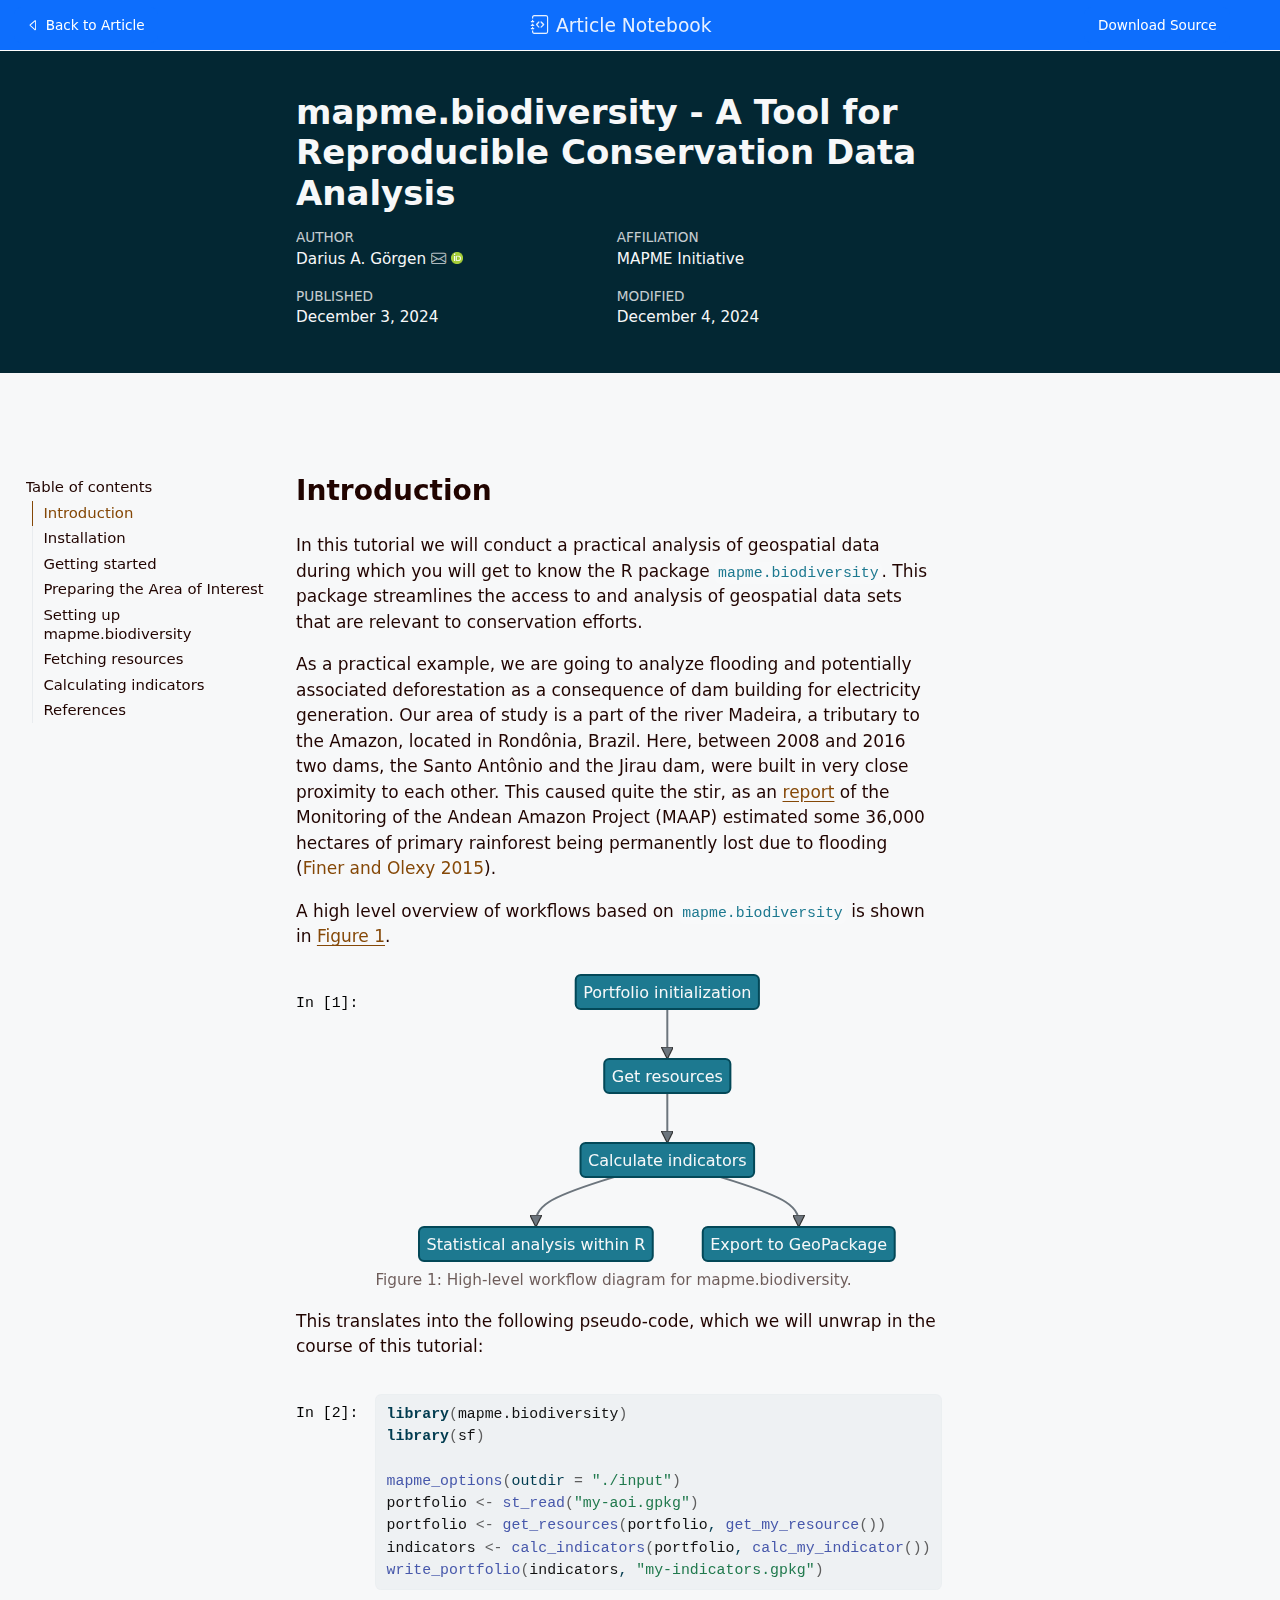
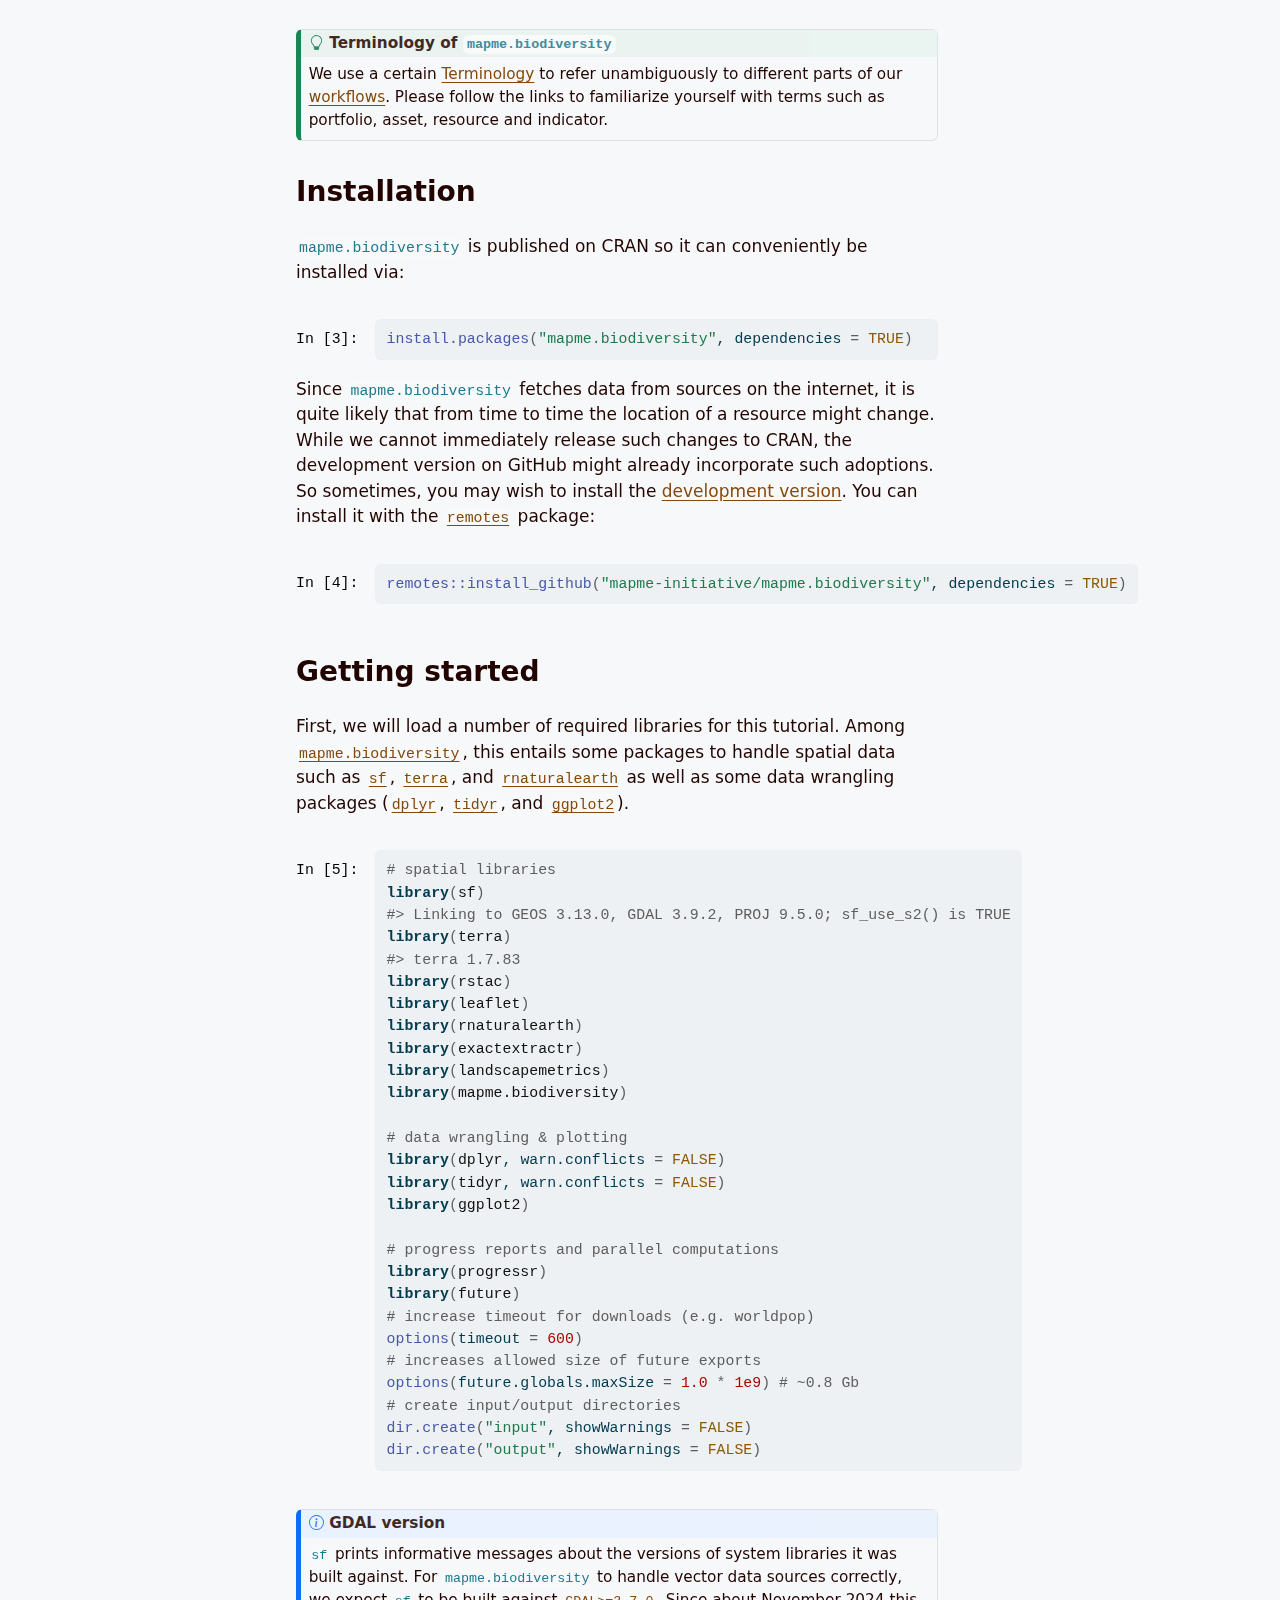
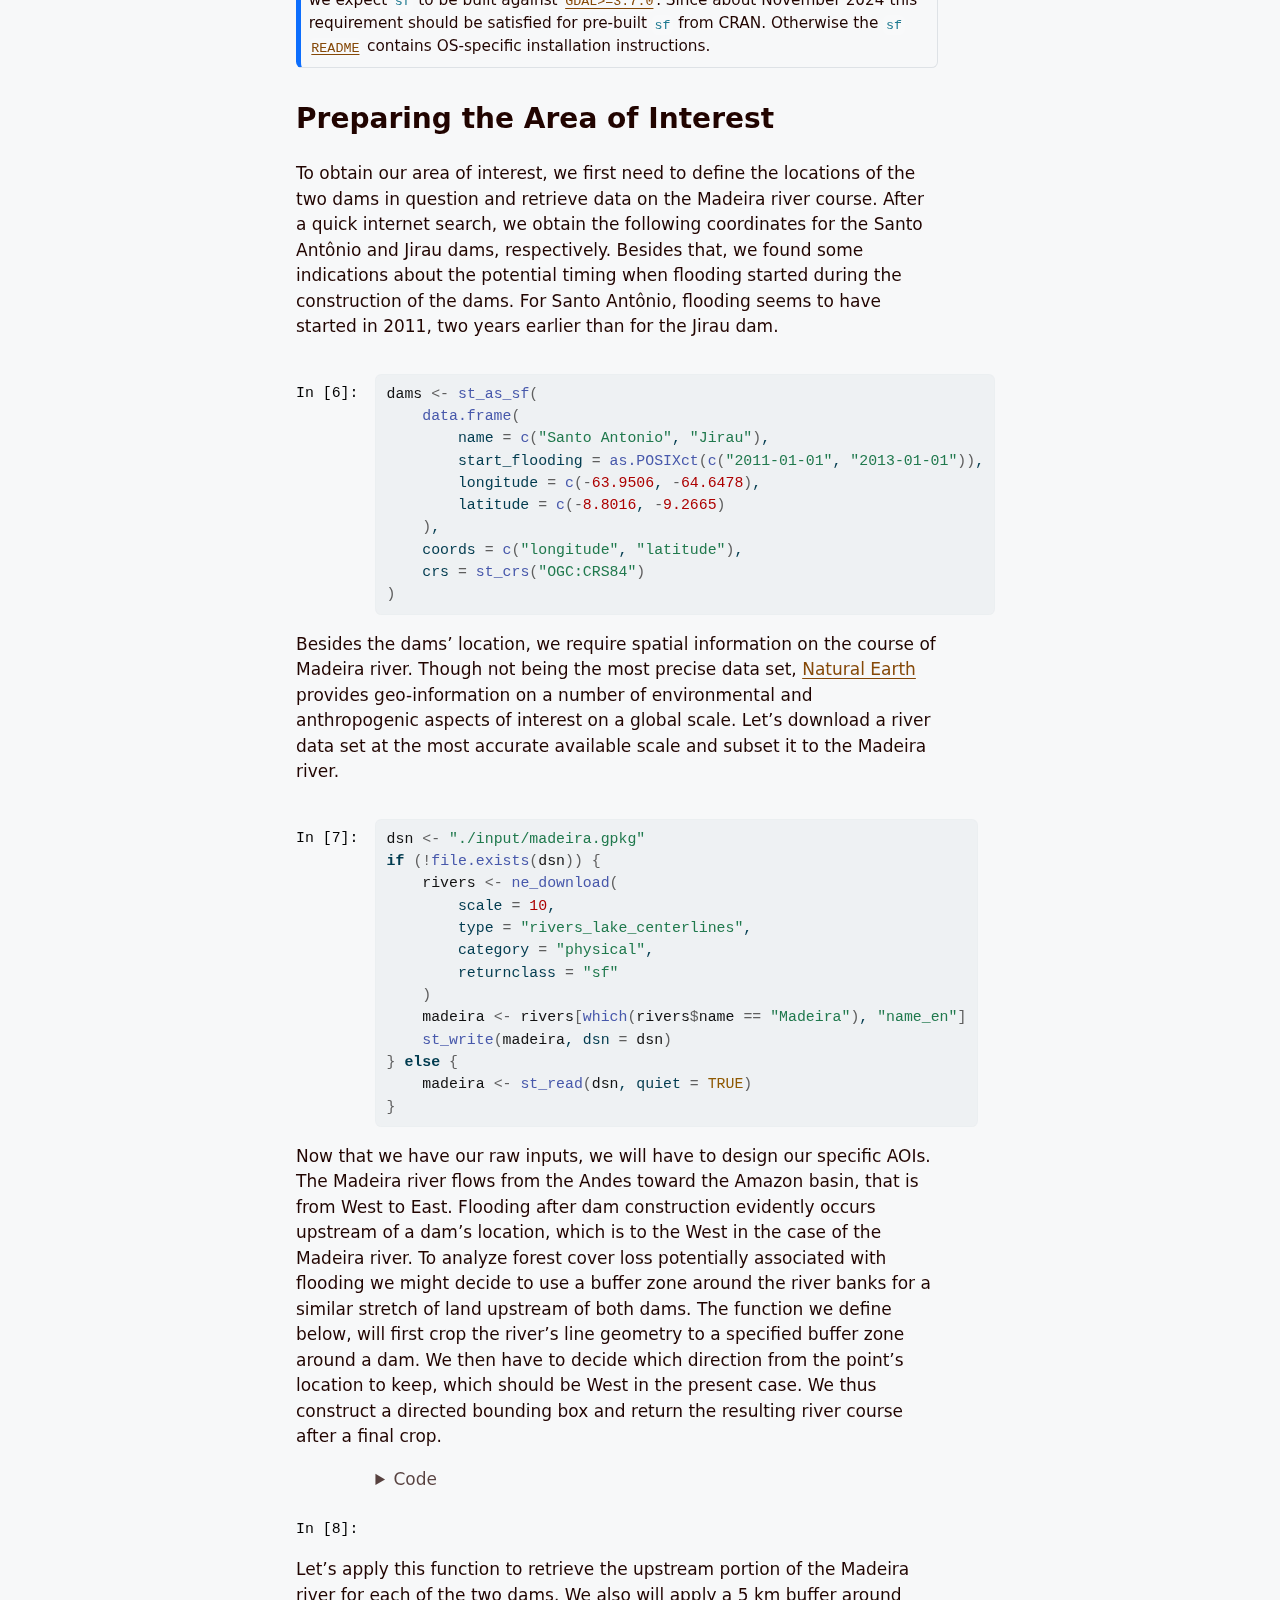
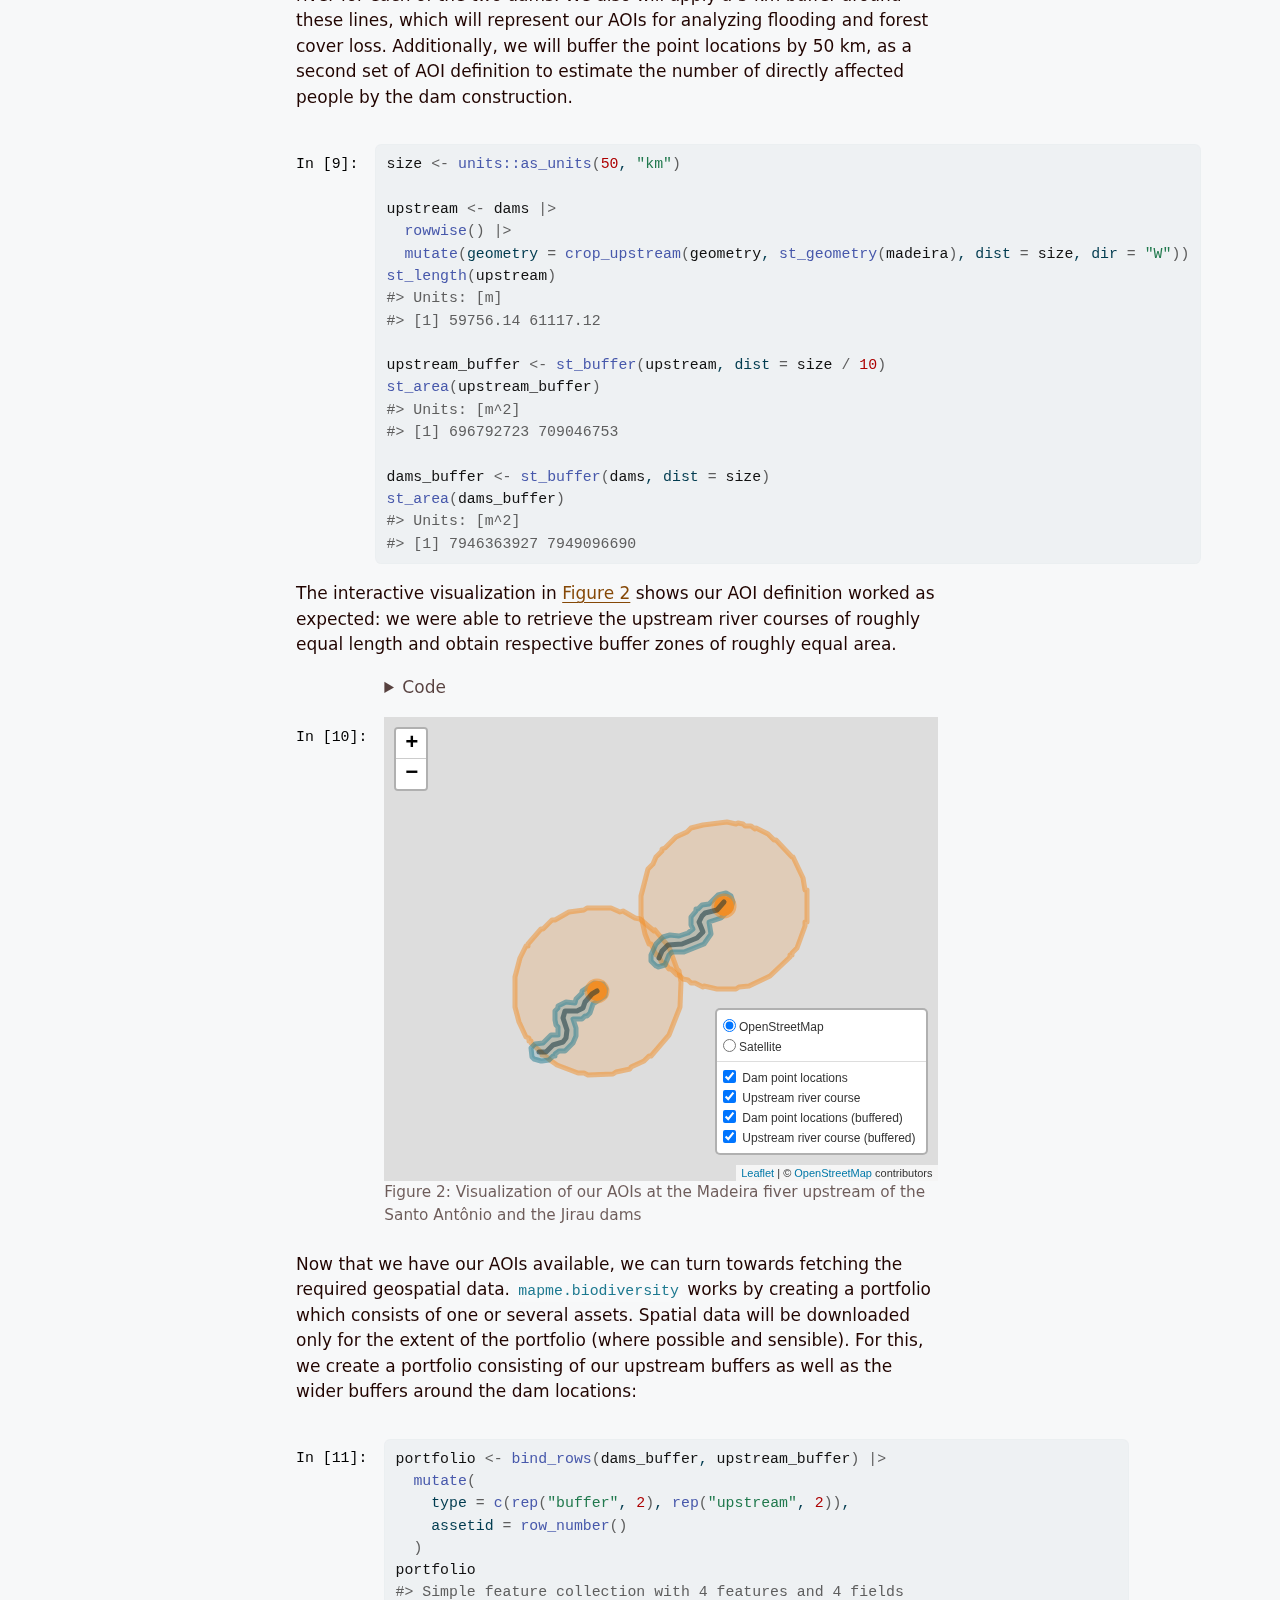
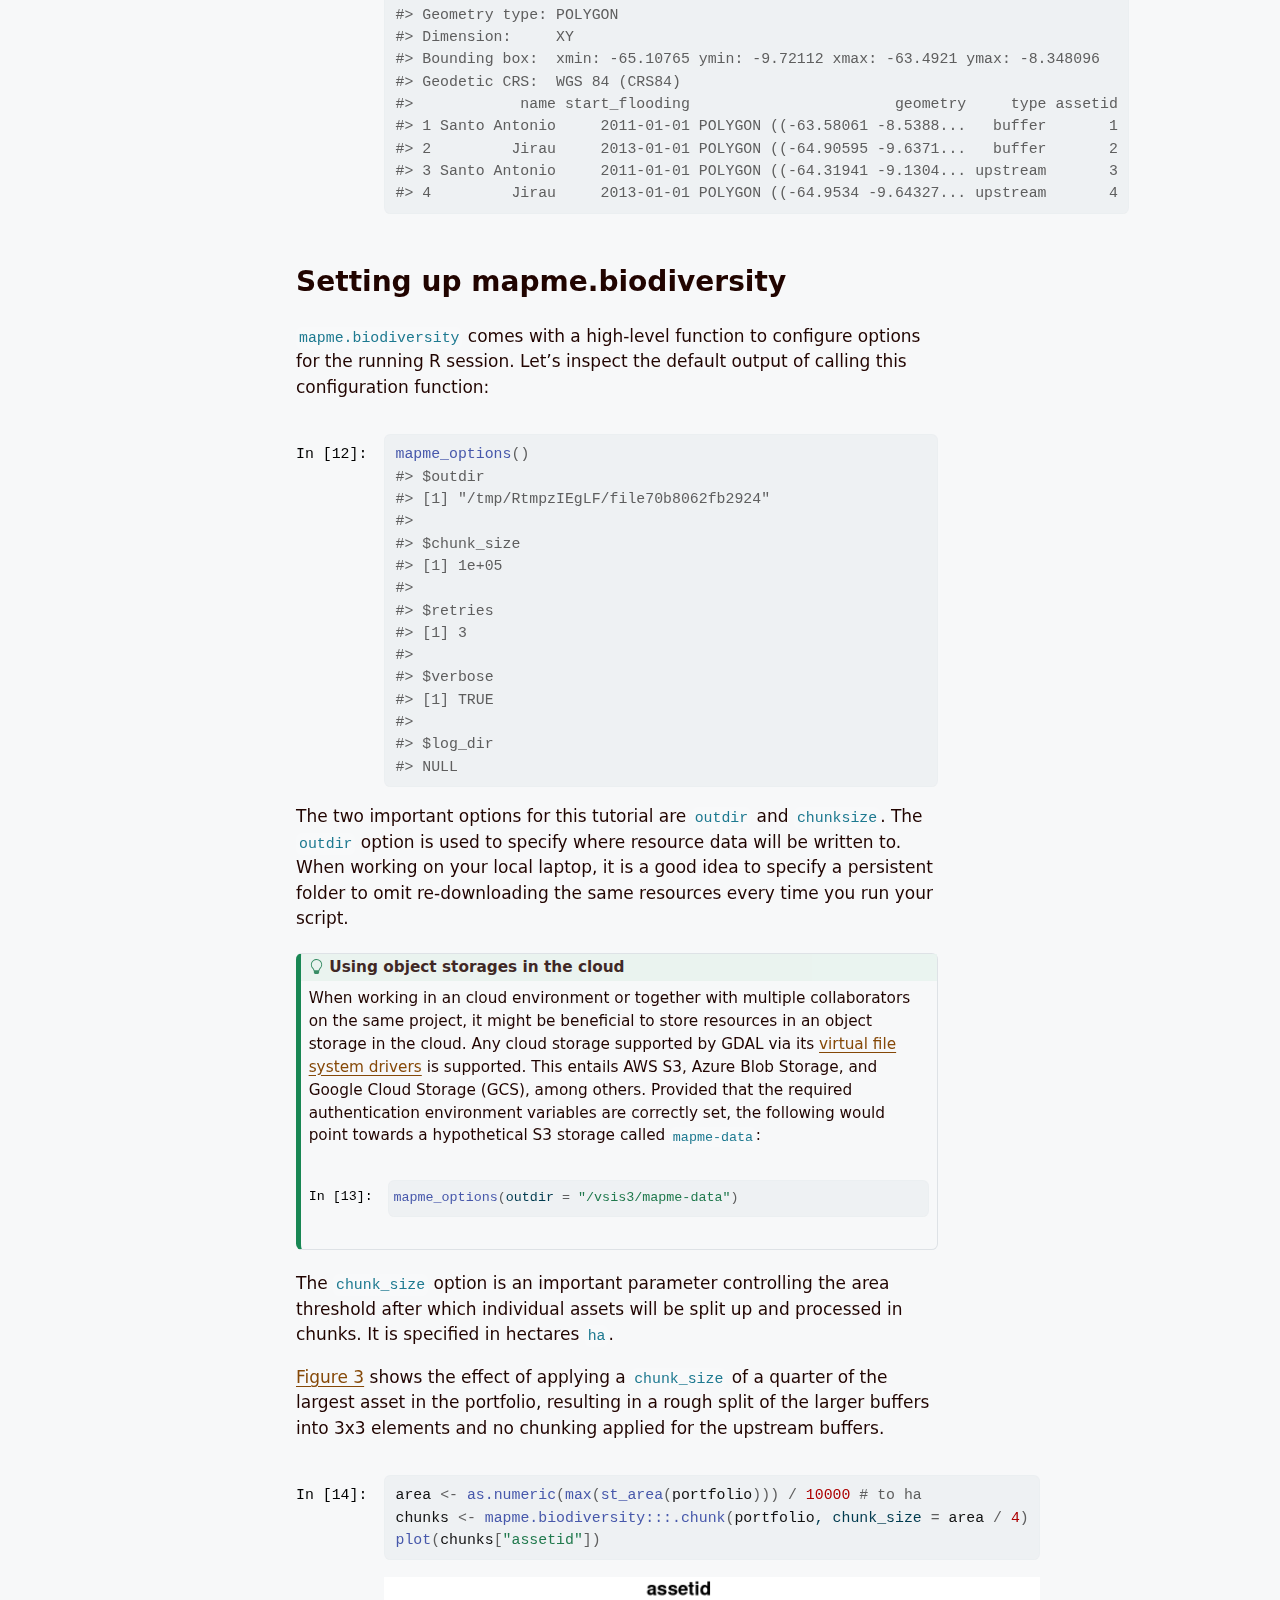
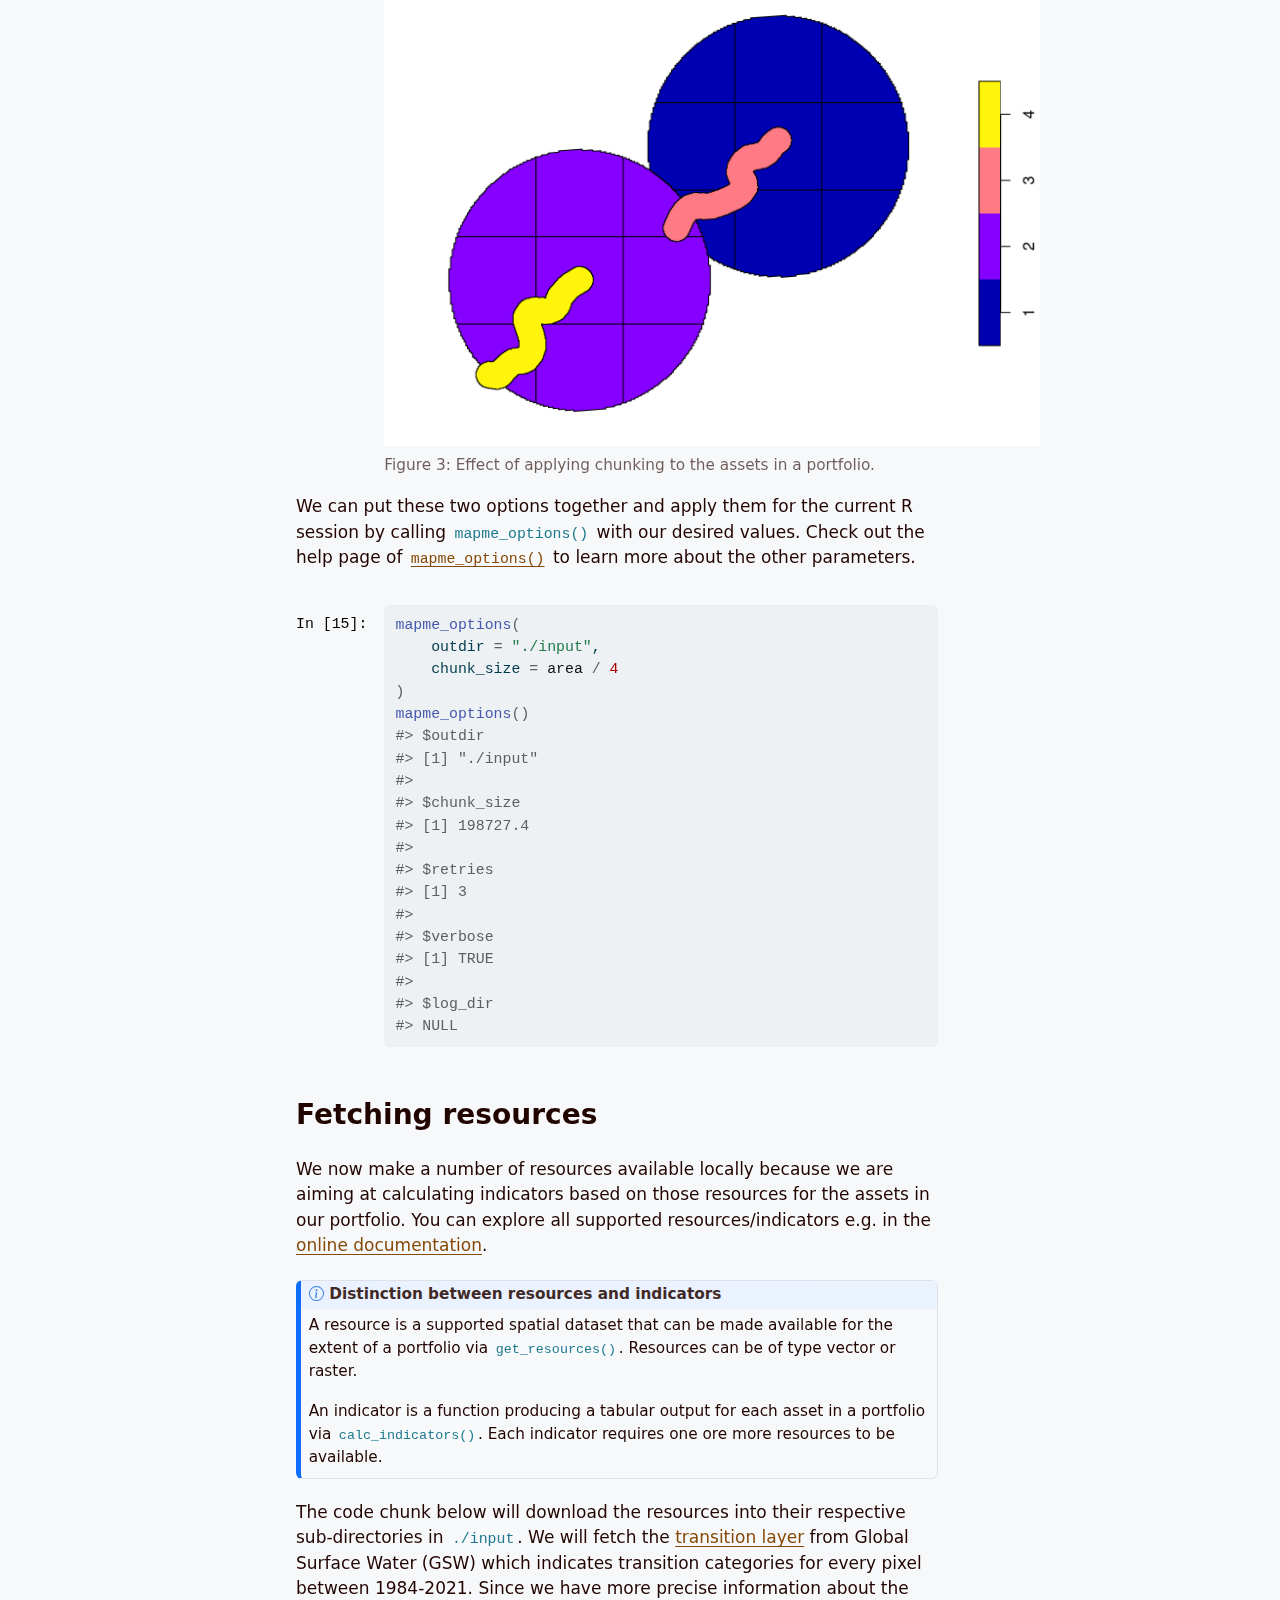
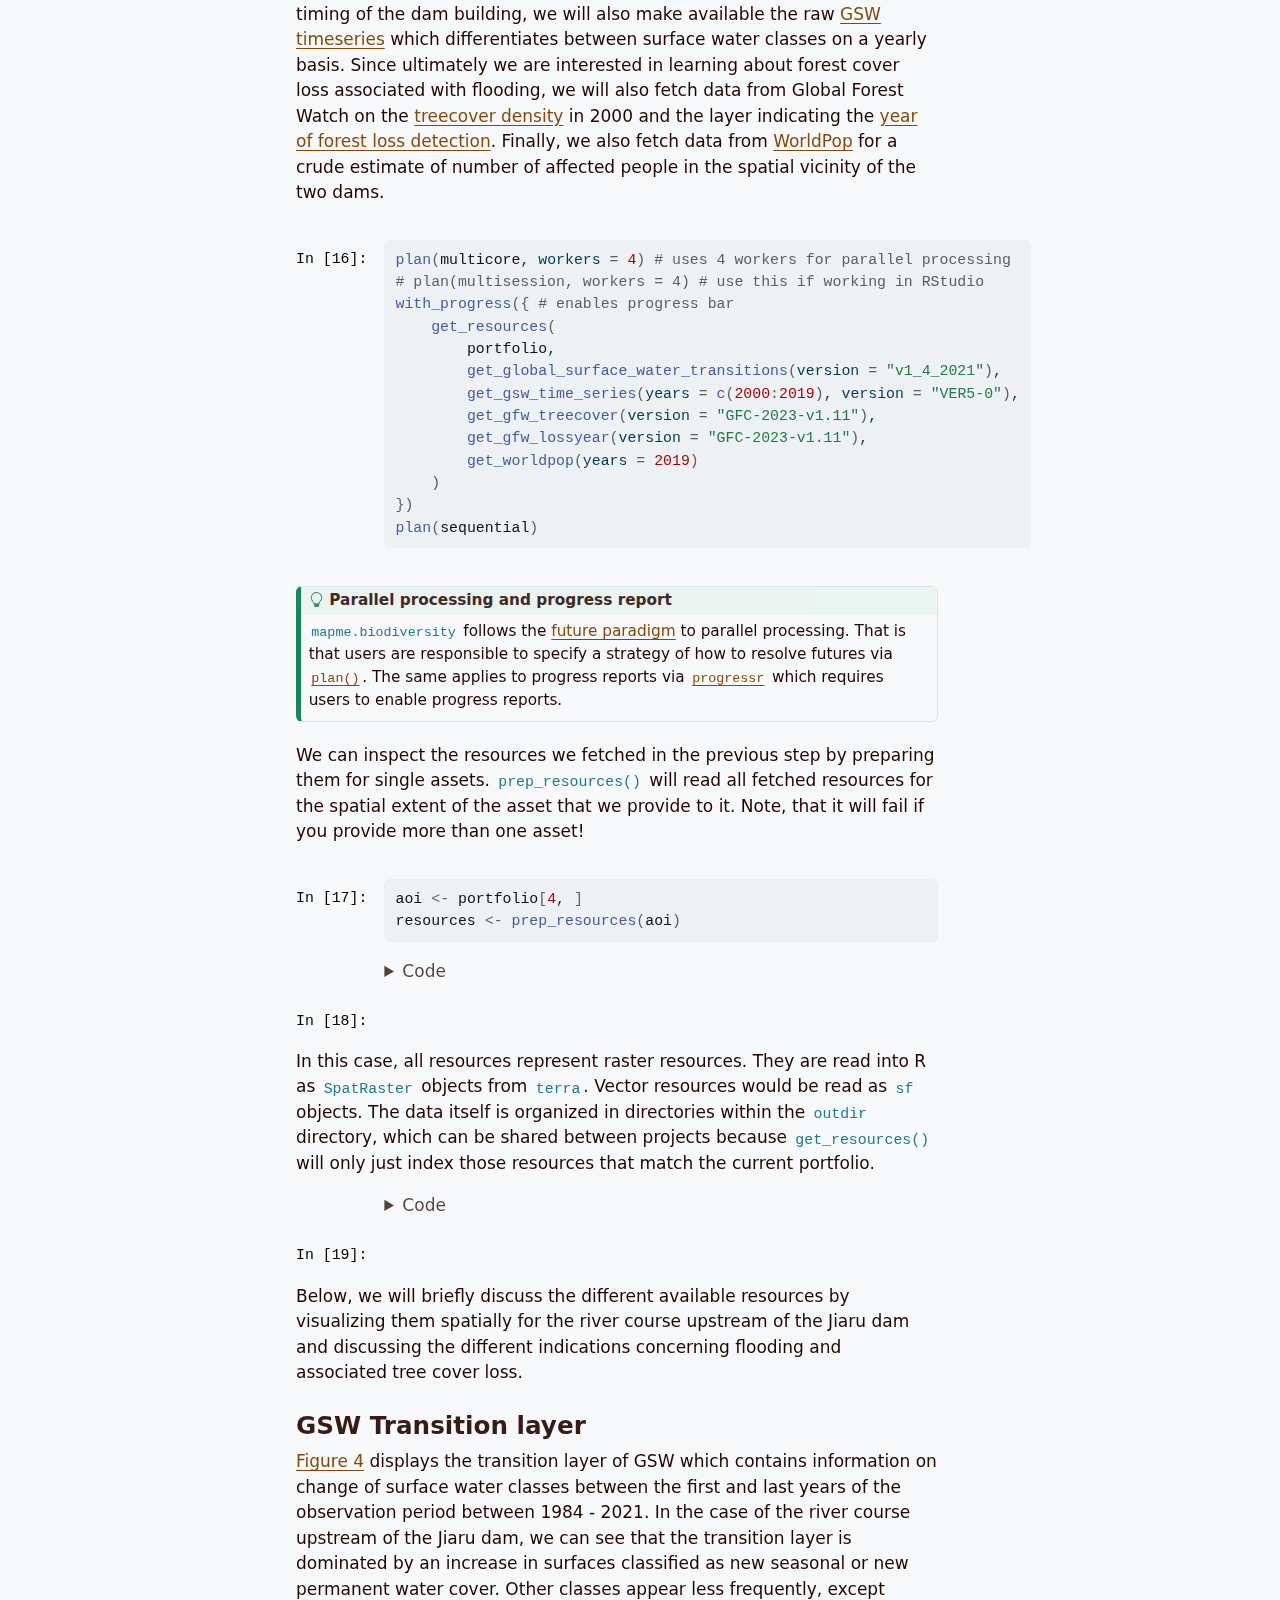
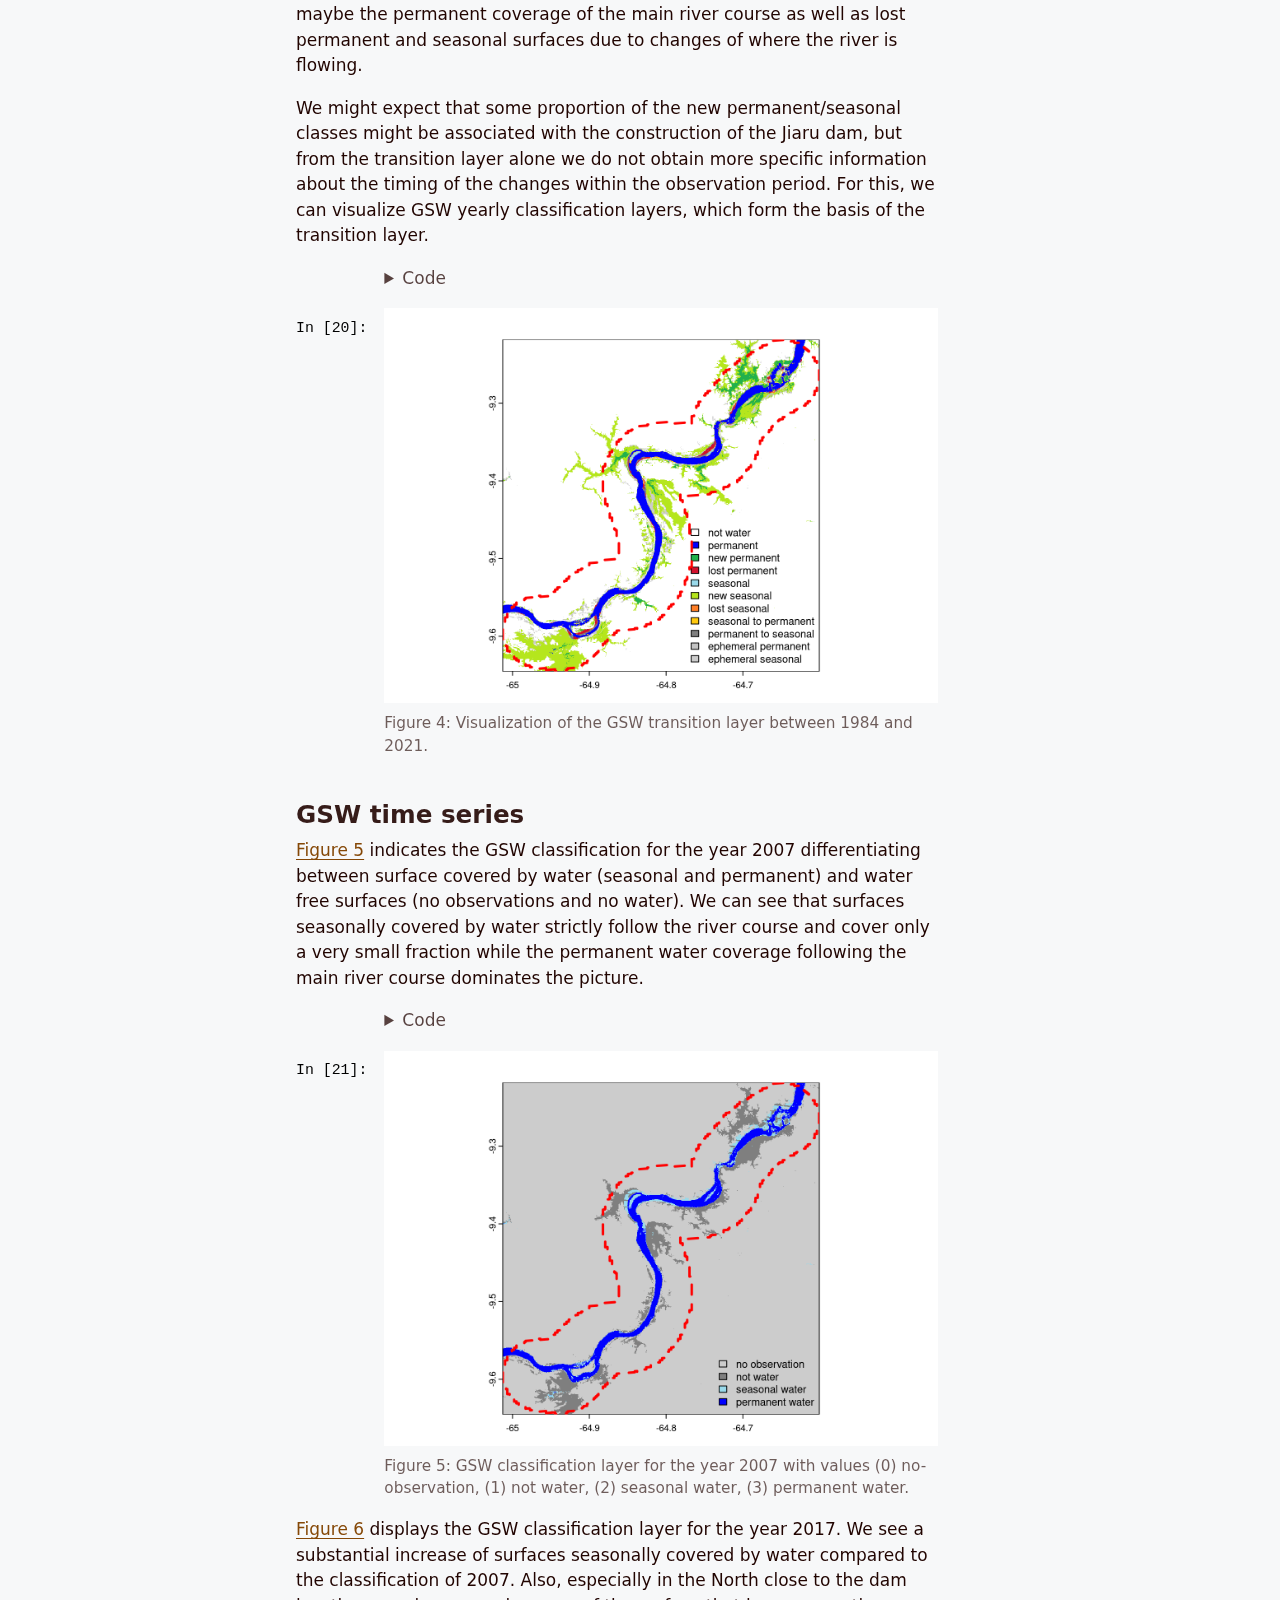
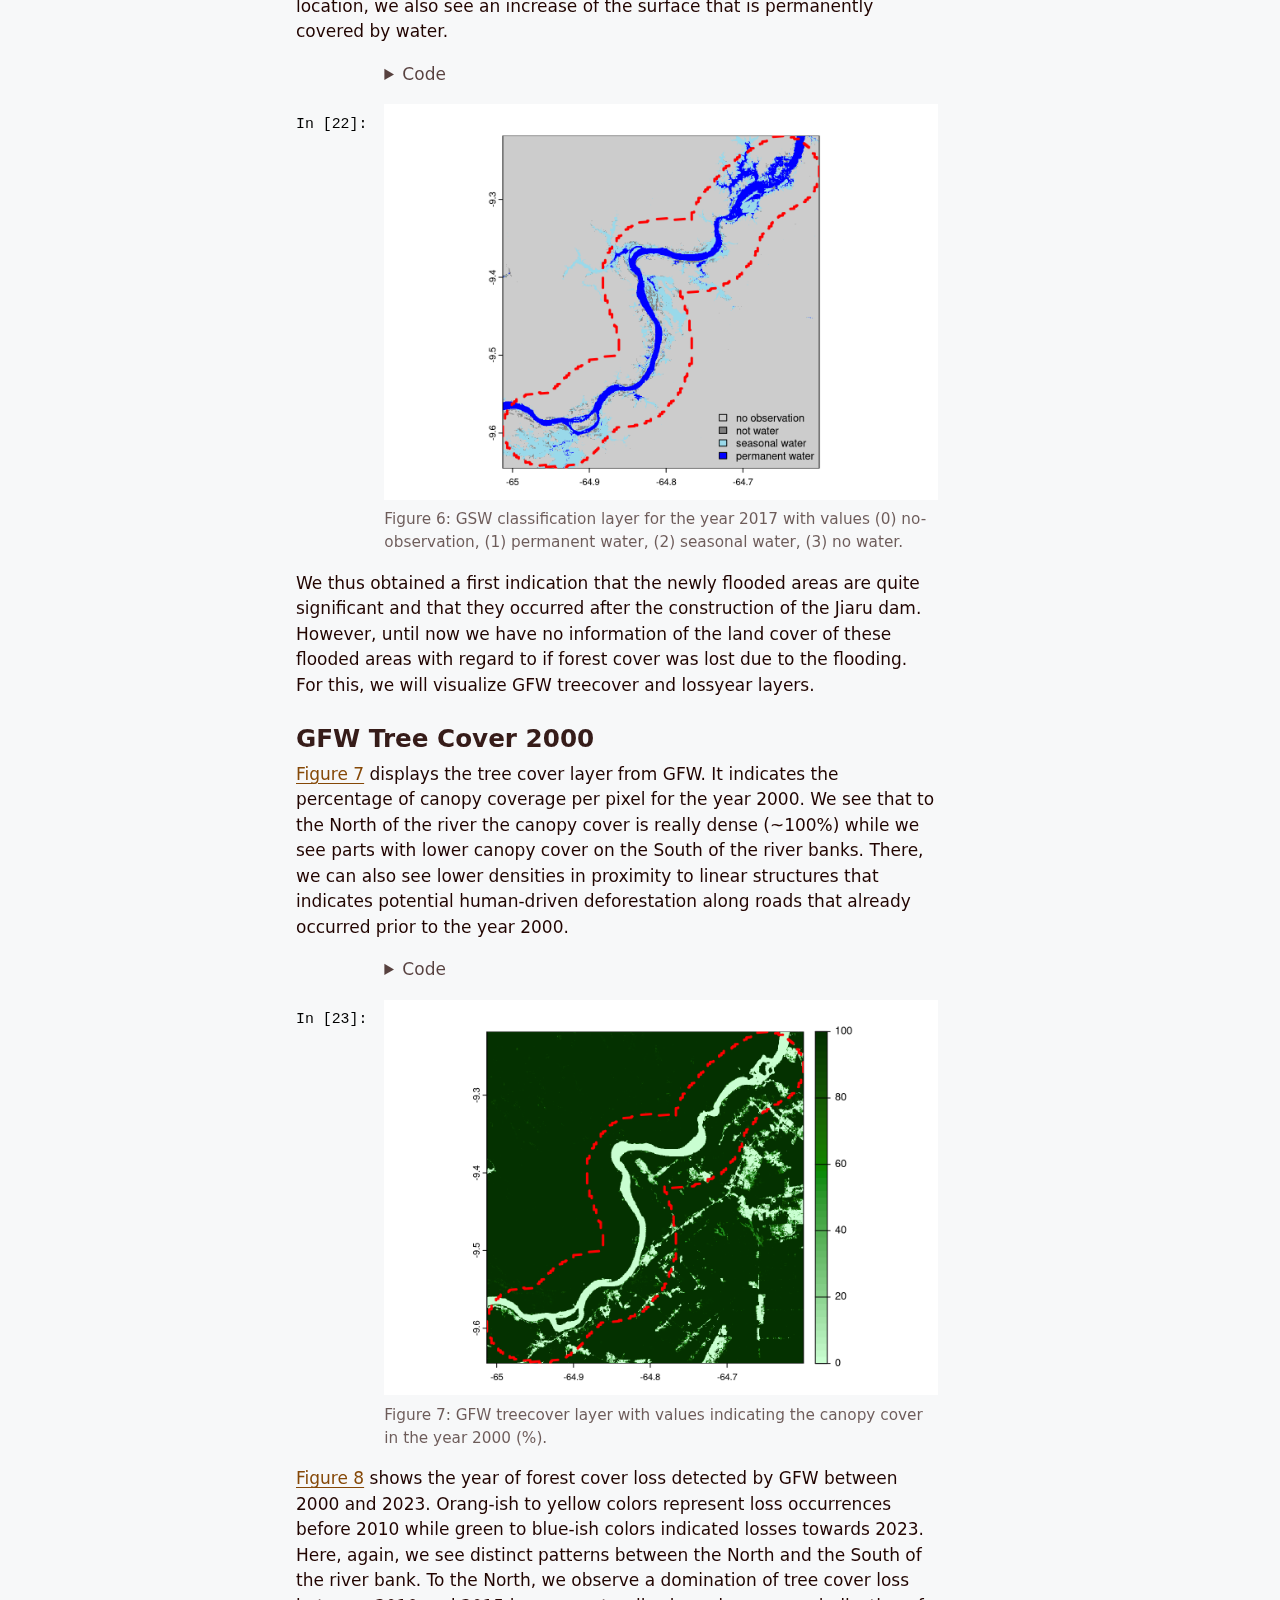
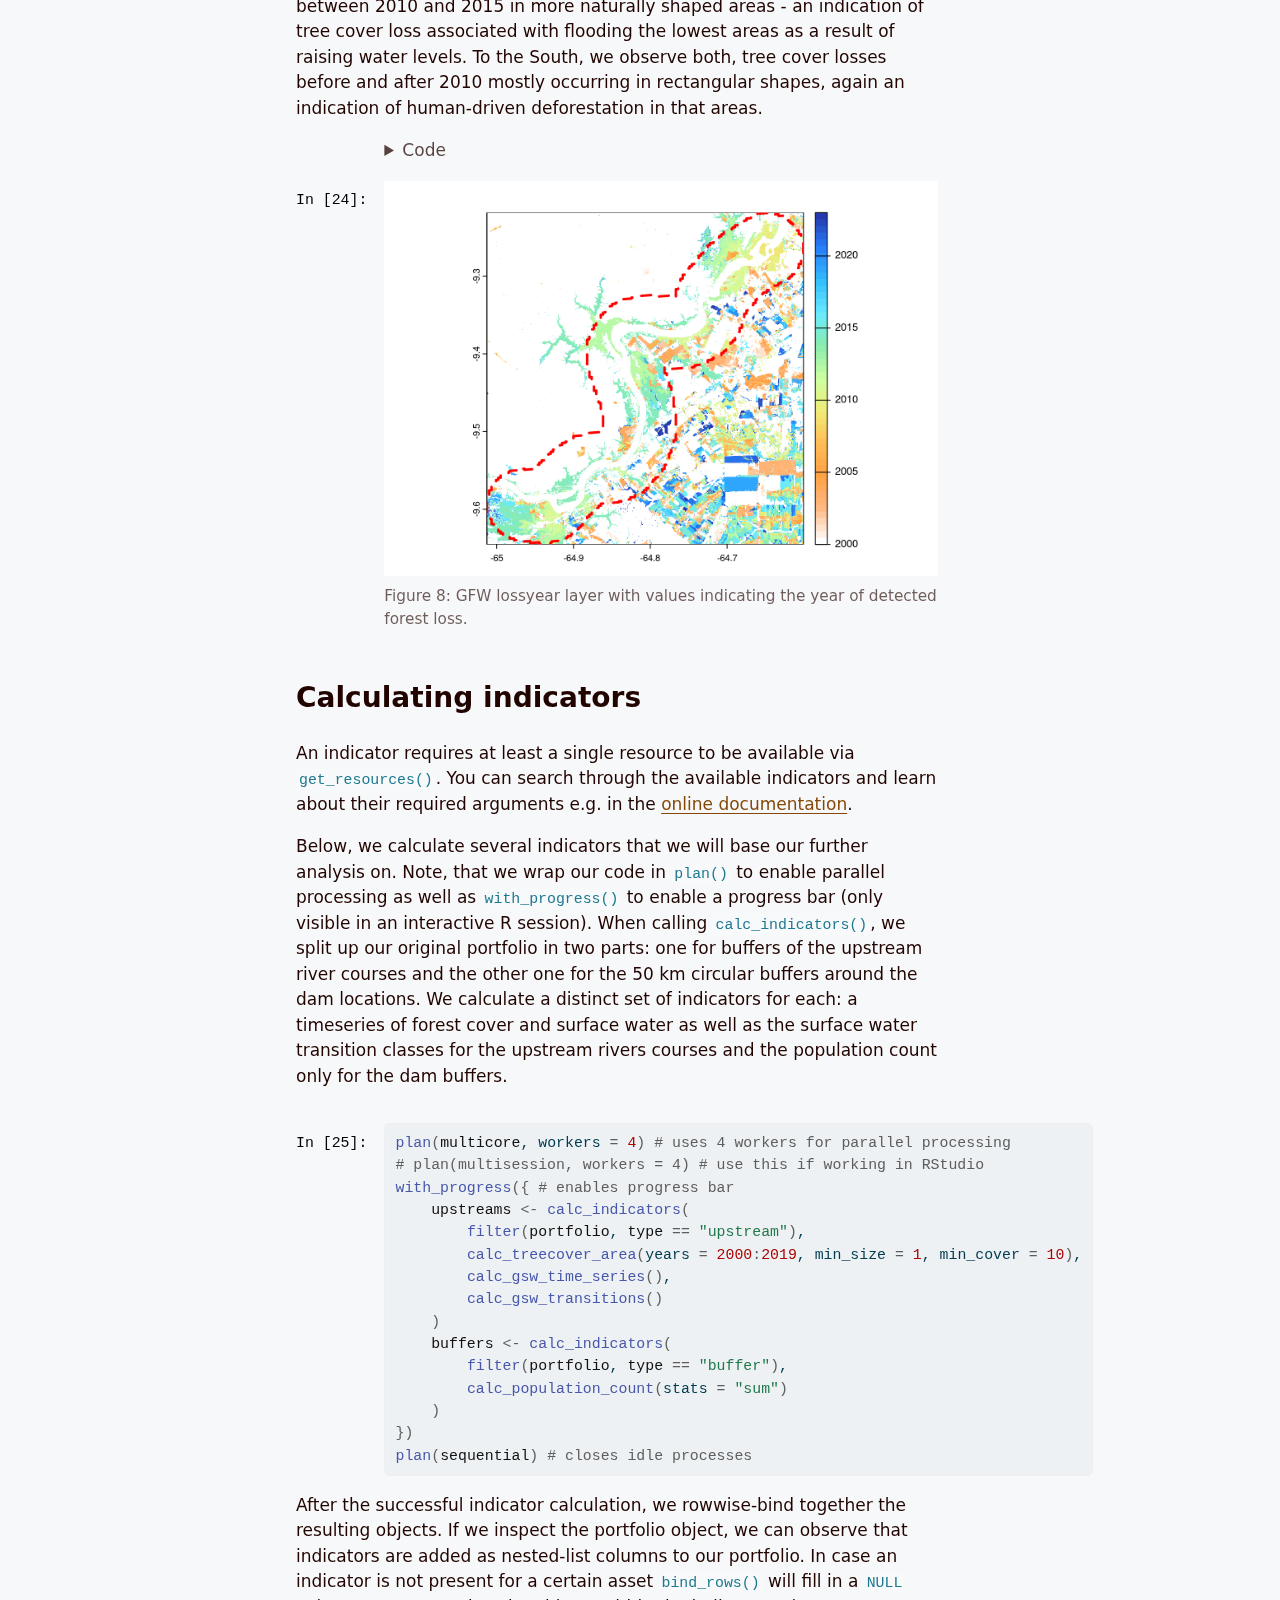
==== commit a6ea842d: "Built site for gh-pages" ====
--- a/index-preview.html
+++ b/index-preview.html
@@ -511,8 +511,8 @@
 <span>    <span class="op">)</span> </span></code><button title="Copy to Clipboard" class="code-copy-button"><i class="bi"></i></button></pre></div>
 </details><div id="fig-leaflet-map" class="cell-output-display quarto-float quarto-figure quarto-figure-center anchored">
 <figure class="quarto-float quarto-float-fig figure"><div aria-describedby="fig-leaflet-map-caption-0ceaefa1-69ba-4598-a22c-09a6ac19f8ca">
-<div class="leaflet html-widget html-fill-item" id="htmlwidget-21ed9b7b40bb0ffbc075" style="width:100%;height:464px;"></div>
-<script type="application/json" data-for="htmlwidget-21ed9b7b40bb0ffbc075">{"x":{"options":{"crs":{"crsClass":"L.CRS.EPSG3857","code":null,"proj4def":null,"projectedBounds":null,"options":{}}},"calls":[{"method":"addPolygons","args":[[[[{"lng":[-63.58061099735682,-63.58061099735682,-63.58356184052973,-63.58356184052973,-63.58651272056326,-63.58651272056326,-63.58651272056326,-63.5920457199019,-63.5920457199019,-63.59241459112586,-63.59241459112586,-63.59831660887191,-63.59831660887191,-63.60348099500035,-63.60348099500035,-63.60421877362868,-63.60421877362868,-63.60716991108209,-63.60716991108208,-63.61012108522338,-63.61012108522338,-63.61012108522338,-63.61602354348319,-63.61602354348319,-63.62045048332308,-63.62045048332308,-63.6219261482353,-63.6219261482353,-63.62487750549194,-63.62487750549194,-63.62782889930682,-63.62782889930682,-63.63373179652485,-63.63373179652485,-63.63963483971646,-63.63963483971646,-63.6448001221171,-63.64480012211709,-63.64553802870868,-63.64553802870868,-63.64996551603043,-63.64996551603043,-63.65144136332851,-63.65144136332851,-63.65439308519471,-63.65439308519471,-63.65734484340292,-63.65734484340292,-63.66029663793151,-63.66029663793151,-63.66324846875885,-63.66324846875885,-63.6662003358633,-63.6662003358633,-63.66915223922321,-63.66915223922321,-63.67210417881694,-63.67210417881695,-63.67505615462287,-63.67505615462287,-63.67800816661932,-63.67800816661932,-63.68096021478466,-63.68096021478466,-63.68538835480199,-63.68538835480199,-63.68686441953542,-63.68686441953542,-63.69129266788079,-63.69129266788079,-63.69276876870191,-63.69276876870191,-63.69867326211089,-63.69867326211089,-63.70457789958905,-63.70457789958905,-63.71048268096312,-63.71048268096312,-63.71934012244979,-63.71934012244979,-63.72229267470548,-63.72229267470549,-63.728197886727,-63.728197886727,-63.73410324195082,-63.73410324195082,-63.74000874020349,-63.74443795765129,-63.74443795765129,-63.74591438131149,-63.74591438131149,-63.75182016510129,-63.75182016510129,-63.75772609139934,-63.76326302657579,-63.76326302657579,-63.76363216003202,-63.76363216003202,-63.7695383708257,-63.77249152947866,-63.77249152947866,-63.77544472360674,-63.77544472360674,-63.78135121820144,-63.78135121820144,-63.79316463213688,-63.79316463213688,-63.79907155113008,-63.80497861124188,-63.80497861124188,-63.81679315412578,-63.8197468777742,-63.8197468777742,-63.82270063655011,-63.82270063655011,-63.82860825939744,-63.83442371261773,-63.83442371261773,-63.83451602249382,-63.83451602249382,-63.84042392566521,-63.84928604268229,-63.84928604268229,-63.85224015153695,-63.85224015153695,-63.85814847388912,-63.86405693562002,-63.8684883732807,-63.86848837328071,-63.86996553655546,-63.86996553655546,-63.87587427652128,-63.88769217284711,-63.8906467335503,-63.8906467335503,-63.8936013288586,-63.8936013288586,-63.8995106232034,-63.90542005570716,-63.91132962619552,-63.91723933449407,-63.92019424026765,-63.92019424026765,-63.92314918042837,-63.92314918042837,-63.93496928450637,-63.95861113661296,-64.00590137750739,-64.02954974392279,-64.04137473372472,-64.04728742966164,-64.04728742966164,-64.05320025938903,-64.05911322273181,-64.0650263195148,-64.07093954956278,-64.07093954956278,-64.07389621450641,-64.07389621450641,-64.07685291270057,-64.08868003754445,-64.09459379889996,-64.09459379889996,-64.09496341338222,-64.09496341338222,-64.10050769264406,-64.10642171860138,-64.11233587659653,-64.11233587659653,-64.1127055158513,-64.1127055158513,-64.12416458799854,-64.13007914105444,-64.13007914105444,-64.13599382544625,-64.14190864099842,-64.14190864099842,-64.14782358753537,-64.15373866488149,-64.15373866488149,-64.1539235131544,-64.1539235131544,-64.15965387286113,-64.16556921129863,-64.16556921129862,-64.17148468001827,-64.17740027884435,-64.17740027884435,-64.18331600760109,-64.18331600760109,-64.18627392064853,-64.18627392064853,-64.19514785420338,-64.19514785420338,-64.20106397169728,-64.20106397169728,-64.20402207891547,-64.20402207891547,-64.20698021841851,-64.21289659419115,-64.21289659419114,-64.21881309883928,-64.21881309883928,-64.22029224511748,-64.22029224511748,-64.22472973218693,-64.22472973218693,-64.22768809706808,-64.22768809706808,-64.23064649405811,-64.23656338427681,-64.23656338427681,-64.24248040266693,-64.24248040266693,-64.24839754905243,-64.24839754905243,-64.25431482325716,-64.25431482325716,-64.26023222510501,-64.26023222510501,-64.26614975441981,-64.26614975441981,-64.27206741102533,-64.27206741102533,-64.27798519474537,-64.27798519474537,-64.28390310540365,-64.28390310540365,-64.2898211428239,-64.2898211428239,-64.29278020901465,-64.29278020901465,-64.29573930682979,-64.29573930682979,-64.29721886758959,-64.29721886758959,-64.30165759724495,-64.30165759724495,-64.30757601389305,-64.30757601389305,-64.31349455659768,-64.31349455659768,-64.31349455659768,-64.31497421194948,-64.31497421194948,-64.31941322518237,-64.31941322518237,-64.32533201947068,-64.32533201947068,-64.32607187758646,-64.32607187758646,-64.33125093928612,-64.33125093928612,-64.33125093928612,-64.33421044621134,-64.33421044621134,-64.33716998445216,-64.33716998445216,-64.34308915479227,-64.34308915479227,-64.34308915479227,-64.34900845012986,-64.34900845012986,-64.34900845012986,-64.35492787028832,-64.35492787028832,-64.35492787028832,-64.360847415091,-64.360847415091,-64.360847415091,-64.36676708436127,-64.36676708436127,-64.36676708436127,-64.36676708436127,-64.36750705176287,-64.36750705176287,-64.3726868779224,-64.3726868779224,-64.37268687792239,-64.37564682125682,-64.37564682125681,-64.37860679559769,-64.37860679559769,-64.37860679559769,-64.37860679559769,-64.3815668009229,-64.3815668009229,-64.38452683721039,-64.38452683721037,-64.38452683721037,-64.38600686695806,-64.38600686695806,-64.39044700258368,-64.3904470025837,-64.3904470025837,-64.3904470025837,-64.39044700258368,-64.3919270632439,-64.3919270632439,-64.39636729154081,-64.39636729154081,-64.39636729154081,-64.39636729154081,-64.39932748230804,-64.39932748230804,-64.40228770390492,-64.40228770390492,-64.40228770390492,-64.40228770390492,-64.40228770390492,-64.40228770390492,-64.40228770390492,-64.40228770390492,-64.40524795630931,-64.40524795630931,-64.40820823949912,-64.40820823949912,-64.40820823949912,-64.40820823949912,-64.40820823949912,-64.40820823949912,-64.40820823949912,-64.40820823949912,-64.40376782625755,-64.40376782625755,-64.40228770390492,-64.40228770390492,-64.40228770390492,-64.40228770390492,-64.40228770390492,-64.40228770390492,-64.40228770390492,-64.40228770390492,-64.39932748230804,-64.39932748230804,-64.39636729154081,-64.39636729154081,-64.39636729154081,-64.39636729154081,-64.39340713162532,-64.39340713162532,-64.39044700258368,-64.3904470025837,-64.39044700258368,-64.39044700258368,-64.3904470025837,-64.38748690443799,-64.38748690443799,-64.38452683721037,-64.38452683721037,-64.38452683721037,-64.37860679559769,-64.37860679559769,-64.37860679559769,-64.37860679559769,-64.37287187347199,-64.37287187347199,-64.37268687792239,-64.3726868779224,-64.37268687792239,-64.36676708436127,-64.36676708436127,-64.36676708436127,-64.36380723417872,-64.36380723417872,-64.360847415091,-64.360847415091,-64.360847415091,-64.35492787028832,-64.35492787028832,-64.35492787028832,-64.34974837082714,-64.34974837082714,-64.34900845012986,-64.34900845012986,-64.34900845012986,-64.34456896691505,-64.34456896691506,-64.34308915479227,-64.34308915479227,-64.34308915479227,-64.33864976530901,-64.33864976530903,-64.33716998445216,-64.33716998445216,-64.33716998445216,-64.33199081308038,-64.33199081308038,-64.33125093928612,-64.33125093928612,-64.33125093928612,-64.32533201947068,-64.32533201947068,-64.32533201947068,-64.31941322518237,-64.31941322518237,-64.31645387516603,-64.31645387516603,-64.31349455659768,-64.31349455659768,-64.30757601389305,-64.30757601389305,-64.30461678980092,-64.30461678980092,-64.30165759724495,-64.30165759724495,-64.30165759724495,-64.29573930682979,-64.29573930682979,-64.29130067196485,-64.29130067196485,-64.2898211428239,-64.2898211428239,-64.28390310540365,-64.28390310540365,-64.27798519474537,-64.27798519474537,-64.27354684504525,-64.27354684504525,-64.27206741102533,-64.27206741102533,-64.26910856682225,-64.26910856682224,-64.26614975441981,-64.26614975441981,-64.26614975441981,-64.26023222510501,-64.26023222510501,-64.25431482325716,-64.25431482325716,-64.24839754905243,-64.24839754905243,-64.24248040266693,-64.24248040266693,-64.23656338427681,-64.23656338427681,-64.23064649405811,-64.23064649405811,-64.22472973218694,-64.22472973218693,-64.21881309883928,-64.21881309883928,-64.21289659419115,-64.21289659419115,-64.20698021841851,-64.20698021841851,-64.20106397169728,-64.19810589678593,-64.19810589678593,-64.19514785420338,-64.19514785420338,-64.18997135754131,-64.18997135754131,-64.18923186611271,-64.18923186611271,-64.18331600760109,-64.18331600760109,-64.17740027884435,-64.17740027884435,-64.17148468001827,-64.16704806627145,-64.16704806627145,-64.16556921129862,-64.16556921129863,-64.15965387286113,-64.15965387286113,-64.15373866488149,-64.14930234461539,-64.14930234461539,-64.14782358753537,-64.14782358753537,-64.14190864099841,-64.14190864099842,-64.13599382544625,-64.13007914105444,-64.13007914105444,-64.12416458799854,-64.1197287595014,-64.1197287595014,-64.11825016645409,-64.11825016645409,-64.11233587659653,-64.10937878110521,-64.10937878110521,-64.10642171860138,-64.10642171860138,-64.10050769264406,-64.0975507292344,-64.0975507292344,-64.09459379889996,-64.09459379889996,-64.08868003754445,-64.08350560509625,-64.08350560509624,-64.08276640875289,-64.08276640875289,-64.07685291270056,-64.07093954956278,-64.07093954956278,-64.0650263195148,-64.05911322273181,-64.05393937250339,-64.05393937250338,-64.05320025938903,-64.05320025938903,-64.0362012346676,-64.0362012346676,-64.03546217175342,-64.03546217175342,-64.02954974392279,-64.02363745040788,-64.01772529138368,-64.01772529138368,-64.00590137750739,-63.99407800369342,-63.988166519747,-63.988166519747,-63.98225517134075,-63.97634395864947,-63.97043288184791,-63.96452194111085,-63.95861113661296,-63.95270046852893,-63.94678993703342,-63.94087954230103,-63.94087954230103,-63.93496928450637,-63.91132962619552,-63.88769217284712,-63.88769217284712,-63.88178315534325,-63.87587427652128,-63.86996553655546,-63.86405693562002,-63.85814847388912,-63.85224015153695,-63.84633196873762,-63.84042392566521,-63.84042392566521,-63.82860825939744,-63.81679315412578,-63.81679315412578,-63.81670085082803,-63.81670085082803,-63.8108858122984,-63.80497861124188,-63.79907155113008,-63.79907155113008,-63.79611807398279,-63.79611807398279,-63.79316463213688,-63.78135121820144,-63.78135121820144,-63.77839795318823,-63.77839795318823,-63.77544472360674,-63.7695383708257,-63.76363216003202,-63.76363216003202,-63.75772609139934,-63.75182016510129,-63.75182016510129,-63.75163560719985,-63.75163560719985,-63.74591438131149,-63.74000874020349,-63.74000874020349,-63.73927054510595,-63.73927054510595,-63.73410324195082,-63.728197886727,-63.728197886727,-63.72229267470549,-63.71638760605973,-63.71638760605973,-63.71048268096312,-63.71048268096312,-63.70753027229994,-63.70753027229994,-63.70457789958907,-63.69867326211089,-63.69867326211089,-63.69276876870191,-63.69276876870191,-63.68981657607753,-63.68981657607753,-63.68686441953542,-63.68096021478466,-63.68096021478466,-63.67505615462287,-63.67505615462287,-63.66915223922321,-63.66915223922321,-63.66767628301267,-63.66767628301267,-63.66324846875885,-63.66324846875885,-63.66029663793151,-63.66029663793151,-63.65734484340292,-63.65144136332851,-63.65144136332851,-63.64553802870868,-63.64553802870868,-63.63963483971646,-63.63963483971646,-63.63373179652485,-63.63373179652485,-63.62782889930682,-63.62782889930682,-63.6219261482353,-63.6219261482353,-63.61602354348319,-63.61602354348319,-63.61602354348319,-63.61307229603095,-63.61307229603095,-63.61012108522338,-63.61012108522338,-63.60864549356809,-63.60864549356809,-63.60421877362868,-63.60421877362868,-63.59831660887191,-63.59831660887191,-63.59241459112586,-63.59241459112586,-63.58946363743583,-63.58946363743583,-63.58651272056326,-63.58651272056325,-63.58061099735682,-63.58061099735682,-63.58061099735682,-63.57766019106612,-63.57766019106612,-63.57470942167922,-63.57470942167922,-63.56880799370312,-63.56880799370312,-63.56733265980767,-63.56733265980767,-63.56290671360111,-63.56290671360111,-63.56290671360111,-63.55995612905684,-63.55995612905684,-63.5570055815458,-63.5570055815458,-63.55110459770974,-63.55110459770974,-63.55110459770974,-63.54520376226543,-63.54520376226543,-63.54520376226543,-63.53930307538538,-63.53930307538538,-63.53930307538538,-63.53930307538538,-63.53635278771083,-63.53635278771083,-63.53340253724202,-63.53340253724202,-63.5275021480078,-63.5275021480078,-63.5275021480078,-63.5275021480078,-63.52602707398649,-63.52602707398649,-63.52160190785509,-63.52160190785509,-63.52160190785509,-63.5201268711311,-63.5201268711311,-63.51570181695626,-63.51570181695625,-63.51570181695626,-63.51570181695626,-63.50980187548362,-63.50980187548362,-63.50980187548362,-63.50980187548362,-63.5039020836095,-63.5039020836095,-63.5039020836095,-63.5039020836095,-63.5039020836095,-63.5039020836095,-63.49800244150612,-63.49800244150612,-63.49800244150612,-63.49800244150612,-63.49800244150612,-63.49210294934574,-63.49210294934574,-63.49210294934574,-63.49210294934574,-63.49210294934574,-63.49210294934574,-63.49210294934574,-63.49210294934574,-63.49210294934574,-63.49210294934574,-63.49210294934574,-63.49210294934574,-63.49210294934574,-63.49210294934574,-63.49210294934574,-63.49210294934574,-63.49210294934574,-63.49210294934574,-63.49210294934574,-63.49210294934574,-63.49800244150612,-63.49800244150612,-63.49800244150612,-63.49800244150612,-63.49800244150612,-63.5009522438257,-63.5009522438257,-63.5039020836095,-63.5039020836095,-63.5039020836095,-63.5039020836095,-63.5039020836095,-63.5039020836095,-63.5039020836095,-63.50980187548362,-63.50980187548362,-63.50980187548362,-63.51570181695625,-63.51570181695625,-63.51570181695626,-63.51570181695626,-63.51570181695625,-63.52160190785509,-63.52160190785509,-63.52160190785509,-63.5275021480078,-63.5275021480078,-63.5275021480078,-63.5275021480078,-63.53340253724202,-63.53340253724202,-63.53635278771083,-63.53635278771083,-63.53930307538538,-63.53930307538538,-63.53930307538538,-63.53930307538538,-63.54520376226543,-63.54520376226543,-63.54520376226543,-63.55073579114526,-63.55073579114526,-63.55110459770974,-63.55110459770974,-63.55110459770974,-63.55553032168449,-63.55553032168449,-63.5570055815458,-63.5570055815458,-63.5570055815458,-63.56143141670118,-63.56143141670118,-63.56290671360111,-63.56290671360111,-63.56290671360111,-63.56733265980767,-63.56733265980767,-63.56880799370311,-63.56880799370312,-63.56880799370312,-63.57470942167922,-63.57470942167922,-63.57470942167922,-63.58061099735682],"lat":[-8.538802580648639,-8.533796328586158,-8.534011460805273,-8.531508411263015,-8.531723462407548,-8.529220443475968,-8.524214681149205,-8.524617504238122,-8.524304641947705,-8.524331493383833,-8.514633444874276,-8.515062551438323,-8.510057402290638,-8.510432591349252,-8.509806946799529,-8.509860536458504,-8.505481158786239,-8.505695397988319,-8.503192961764029,-8.503407119991426,-8.500904714601965,-8.495900179870835,-8.496328069978768,-8.491323658798297,-8.49164434098881,-8.490393249876462,-8.490500118761693,-8.486746937694415,-8.486960568928588,-8.484458502206062,-8.484672052534261,-8.477166221722094,-8.477592896357118,-8.472589225444489,-8.473015576606132,-8.468012030025672,-8.468384808639613,-8.467759364523408,-8.467812609854874,-8.463434635706982,-8.463753921442017,-8.462503077760713,-8.462609481197516,-8.458857042729814,-8.459069743195958,-8.456568171819761,-8.456780791486217,-8.454279251335649,-8.454491790211778,-8.451990281307673,-8.452202739402841,-8.449701261766027,-8.449913639089608,-8.447412192740922,-8.447624489302285,-8.445123074262563,-8.445335290071082,-8.442833906361162,-8.44304604142622,-8.44054468906694,-8.440756743397914,-8.43825542241011,-8.438467396016392,-8.435966106420903,-8.436283938365209,-8.435033282472951,-8.435139201349765,-8.431387326566279,-8.431704916409148,-8.430454291960942,-8.430560130143448,-8.426808349744954,-8.427231470291266,-8.42222917619889,-8.422651974096691,-8.417649806170115,-8.418072281494709,-8.413070239900724,-8.413703439612931,-8.411202374857577,-8.411413341137155,-8.408912308037205,-8.409334059720329,-8.404332027666186,-8.404753457026105,-8.399751551856779,-8.400172658969044,-8.400488437659961,-8.39923791273133,-8.39934314724,-8.395591665791622,-8.396012372059259,-8.391010477736391,-8.391430861931505,-8.391824900665217,-8.391512265112452,-8.391538530952012,-8.386849157244296,-8.387269140795127,-8.387479103070634,-8.384978054609579,-8.385187936410583,-8.382686919894166,-8.383106502901743,-8.378104504995173,-8.378942948771169,-8.373940835830313,-8.374359696698752,-8.374778478923783,-8.369776251266284,-8.370613093880509,-8.370822255375836,-8.36832097720243,-8.368530058323357,-8.366028812313617,-8.366446794162831,-8.366858168217009,-8.366779998248807,-8.366786527321771,-8.361861998478426,-8.362279580292791,-8.362905805517757,-8.360404292135403,-8.360612933889023,-8.358111452792983,-8.358528556015537,-8.358945580556323,-8.359258297313488,-8.358007424902246,-8.358111638829975,-8.354359115581019,-8.354775740295624,-8.355608753595526,-8.355816957710545,-8.353314967679282,-8.353523091544968,-8.351021133948855,-8.351437201517257,-8.351853190340599,-8.352269100396494,-8.352684931662573,-8.35289281774244,-8.350390408393002,-8.350598214267245,-8.348095837447037,-8.348926621950627,-8.350587244792175,-8.353904700819017,-8.355561531155699,-8.356389471282801,-8.356803322508402,-8.361813240515115,-8.36222725345978,-8.36264118708022,-8.363055041354267,-8.363468816259775,-8.365974396648452,-8.366181314531266,-8.368687048155142,-8.368894006376538,-8.369721640584237,-8.370135338442626,-8.374834629535785,-8.37486049711095,-8.375173795749783,-8.375561786172845,-8.375975565515136,-8.376389265239411,-8.381089581665057,-8.381115449345049,-8.381428816335879,-8.382230589114082,-8.382644290226425,-8.387659065882829,-8.388072927573884,-8.388486709441683,-8.393502337528401,-8.393916279793659,-8.394330142144073,-8.39918985174843,-8.3992027909299,-8.399359561797265,-8.39976064494777,-8.400174587507838,-8.405191919615348,-8.405606022210092,-8.406020044706754,-8.41103822840422,-8.411452410754025,-8.413961761873283,-8.414168882963784,-8.416678386906465,-8.417299809752492,-8.422319455946885,-8.422733877337906,-8.425243959561808,-8.425451200079298,-8.427961435041746,-8.428168715409688,-8.428583215827343,-8.433604323707021,-8.434018983390082,-8.437785237549884,-8.437888934831964,-8.439144414231333,-8.439455520805119,-8.441966639016048,-8.442174078125637,-8.444685348952868,-8.444892827811277,-8.445307725036558,-8.450330904147224,-8.450745960231213,-8.455769749551472,-8.456184964381718,-8.46120936376238,-8.461624737226382,-8.466649746518156,-8.467065278503355,-8.472090897556845,-8.472506587950637,-8.477532816616348,-8.477948665306071,-8.482975503434403,-8.483391510307353,-8.488418957748603,-8.488835122692016,-8.493863179296378,-8.494279502197443,-8.501822639272723,-8.502030949606256,-8.504545573269079,-8.504753923041626,-8.508526121461461,-8.508630333550885,-8.509887794162108,-8.510200444713199,-8.515230697404718,-8.515647732566544,-8.520678593713743,-8.521095786338329,-8.526127255790822,-8.529901100154937,-8.530005490119267,-8.531263499316577,-8.531576683372363,-8.536609130043511,-8.53702687619462,-8.546464156080866,-8.546516424594341,-8.547145626421401,-8.547511496307617,-8.552545527358243,-8.555062681124758,-8.555271900620635,-8.557789206248275,-8.557998464952727,-8.563033472007664,-8.563452166693766,-8.56848778097741,-8.573523763557763,-8.573942853677945,-8.578979443227917,-8.584016400854283,-8.58443588621266,-8.589473450549271,-8.594511382741761,-8.594931263142218,-8.599969801785287,-8.60500870806351,-8.60542898330972,-8.61046849577856,-8.615508375661628,-8.619918571865181,-8.619971186227049,-8.620601240937001,-8.620969531370475,-8.631051604463817,-8.633572352127068,-8.633783073605555,-8.636303972648289,-8.636514733049303,-8.641556925556271,-8.646599484809164,-8.649120901930029,-8.649331939805748,-8.651853508213669,-8.652064584961524,-8.662152013310163,-8.665935176734376,-8.666040871312301,-8.667301986474987,-8.66761908371762,-8.672663952108076,-8.677709186574498,-8.682754787003683,-8.686539227420511,-8.686645139691043,-8.687906680459887,-8.688224430693969,-8.693271001205034,-8.703365238994929,-8.710936876562675,-8.711149220517848,-8.71367334196043,-8.713885724603156,-8.718934360583907,-8.723983361628566,-8.729032727623574,-8.734082458455337,-8.739132554010226,-8.744183014174585,-8.746708380949784,-8.746921517599082,-8.749447035098358,-8.749660210340343,-8.754711637830825,-8.764815585514572,-8.78502784850507,-8.805245928915159,-8.825469819443699,-8.845699512780614,-8.855816533215368,-8.855493006399461,-8.856757691059514,-8.856649823241479,-8.860443968221293,-8.865503144823222,-8.870562683181699,-8.87562258318215,-8.880682844709973,-8.885743467650528,-8.890804451889133,-8.890587895107092,-8.893118463030389,-8.892901825242165,-8.895432423793119,-8.905555720516256,-8.915680460581539,-8.915463264486464,-8.917994615254013,-8.917777338081828,-8.920308719316276,-8.925371752136448,-8.930435145329222,-8.93549889877964,-8.935281182456984,-8.937813134564106,-8.937595337106416,-8.945191554438544,-8.955321103829862,-8.954884608820024,-8.959949684302257,-8.965015119345074,-8.970080913833311,-8.969657283190877,-8.969815587828556,-8.969801920745553,-8.974709531312014,-8.984842438773672,-8.98440433850363,-8.989471091858375,-8.994538204075768,-8.994318882670205,-8.996852513579537,-8.996633110859365,-9.004234362330813,-9.009302311477503,-9.008862843784733,-9.013930912311563,-9.018999339117705,-9.018614315650407,-9.019247868038891,-9.019192855545686,-9.023627852790771,-9.028696756733734,-9.028366317144116,-9.029633554225992,-9.029523381930552,-9.033325182541184,-9.038394563098239,-9.038063699843702,-9.039331056032319,-9.039220742502714,-9.043022900335542,-9.048092756983875,-9.047706250677532,-9.048339981729059,-9.048284757385465,-9.052721004946591,-9.057791337163296,-9.057349044992971,-9.062419495147063,-9.067490302409144,-9.067047444798815,-9.072118369709697,-9.071896788650182,-9.074432325094977,-9.074210662466154,-9.081817627407228,-9.08137387782236,-9.086445394157302,-9.08622336702139,-9.088759199019444,-9.088537090263584,-9.09107295149874,-9.09614494125559,-9.095700299186054,-9.100772405674862,-9.100438687311364,-9.101706724664622,-9.101595459350751,-9.110472239123641,-9.110026704060102,-9.115099399432518,-9.11465353753549,-9.119726349011726,-9.119391715580953,-9.120659929078062,-9.120548358716832,-9.124353087616102,-9.124129840622537,-9.126666377726135,-9.126443048973902,-9.128979615000555,-9.134053013631759,-9.133605930920059,-9.138679445027055,-9.138232035129665,-9.143305664542758,-9.142857927384494,-9.147931671934007,-9.147483607439733,-9.15255746695601,-9.152109075050655,-9.15718304936405,-9.156734329972588,-9.161808418913482,-9.161359371960945,-9.166433575359727,-9.1659842007712,-9.171058518458286,-9.170608816158911,-9.175683247964727,-9.175233217879693,-9.180307763634692,-9.179857405689249,-9.17963219389681,-9.18216941930099,-9.181944125524929,-9.184481379343341,-9.184086957387443,-9.18472125837091,-9.184664903149278,-9.189105138597808,-9.188654037144159,-9.193728683208565,-9.193277253646576,-9.198352012931597,-9.197900255186759,-9.197561379397643,-9.198830019205294,-9.198717034619321,-9.202523041520818,-9.202070867907453,-9.20714561240494,-9.206693110435999,-9.206353676463211,-9.207622312471289,-9.207509141811824,-9.211315137196548,-9.210862219162818,-9.21593694794548,-9.21548370138381,-9.215030367187525,-9.220104967275464,-9.219651304453329,-9.21931099982544,-9.220579599566557,-9.220466138670407,-9.224272025072288,-9.223817945892286,-9.223590873438109,-9.226128060493599,-9.225900905840204,-9.228438120823483,-9.227983625188434,-9.227756344506938,-9.230293466778134,-9.230066103873035,-9.232603254017146,-9.232148341830101,-9.231750221779491,-9.232384466531499,-9.232327582990903,-9.236767424141963,-9.236312095306188,-9.235856678838525,-9.240930630687181,-9.240474885106169,-9.24001905189407,-9.239620125967699,-9.240254307926097,-9.240197309258203,-9.244636710720096,-9.243324755712358,-9.243958891084267,-9.243901829362819,-9.248340904649243,-9.247884150055002,-9.24742730788023,-9.246970378149294,-9.252043211705621,-9.251128605740712,-9.250213649653384,-9.249756040374857,-9.254828015824456,-9.254370076905946,-9.253912050506996,-9.253453936652074,-9.252995735365658,-9.252537446672237,-9.252079070596306,-9.251620607162371,-9.25116205639495,-9.256232444996773,-9.25577356435512,-9.253937168715199,-9.252099377337696,-9.247031173530946,-9.246571750779079,-9.24611224096402,-9.245652644110397,-9.245192960242846,-9.244733189386016,-9.244273331564564,-9.243813386803156,-9.243353355126466,-9.238287448483016,-9.237367611265718,-9.236447426872594,-9.231461977360857,-9.231454790799773,-9.231375659490654,-9.230922867220892,-9.230462801776872,-9.230002649684936,-9.227470856683334,-9.227240809072674,-9.224709165034742,-9.224479156703396,-9.223558907030675,-9.221027655738261,-9.220797600203976,-9.218266497936916,-9.21803648174699,-9.217576384547765,-9.21711620094333,-9.212054870398463,-9.211594844384477,-9.211134732061883,-9.206232376927877,-9.206218004415271,-9.206059869673483,-9.205614287403741,-9.205154246647687,-9.200727034147118,-9.200669549694156,-9.200037116619079,-9.199634714468008,-9.199174745563086,-9.194115937189652,-9.193656126439246,-9.193196229669944,-9.188138262605898,-9.187678524178946,-9.185149795139667,-9.184919954796172,-9.182391375084508,-9.182161574367337,-9.181701908548121,-9.176645380507781,-9.176185873334601,-9.173657863958175,-9.173428139338487,-9.170900279379023,-9.170670594461537,-9.170211160367845,-9.165156072201246,-9.164696797056978,-9.159642306825885,-9.159183190746797,-9.155392738500947,-9.155277991995716,-9.154014567394507,-9.153670341709251,-9.151143650562252,-9.150914201252657,-9.148387659689888,-9.148158250216127,-9.147699367243423,-9.142646916539066,-9.142188193050099,-9.137136340949544,-9.136677777059845,-9.131626523718888,-9.131168119543933,-9.126117465118265,-9.125659220773471,-9.12060916541868,-9.12015108101942,-9.115101624890999,-9.114643700552589,-9.109594843805917,-9.10707054834303,-9.106841738138899,-9.104317592571473,-9.104088822433972,-9.100302862199447,-9.100188515139992,-9.098926588042993,-9.098583561045558,-9.093536258197949,-9.093079059910901,-9.088032357021907,-9.087575319300079,-9.080006298257233,-9.079777931614796,-9.077255163425683,-9.077026836975843,-9.071981689586529,-9.07152521864529,-9.066480671790064,-9.063958531608971,-9.063730448490837,-9.06120845849305,-9.060980415635829,-9.05593682492324,-9.055480921393068,-9.046655922723456,-9.046542041051312,-9.045281431220669,-9.044939800680355,-9.039897767819545,-9.03737688484588,-9.037149288969344,-9.034628556350054,-9.034401000842145,-9.029359925368615,-9.028904996891013,-9.023864523055044,-9.018824405457718,-9.018369884189951,-9.013330368494451,-9.00829120926176,-9.007837095401433,-9.002798538334536,-8.997760337954418,-8.995241371557396,-8.995014590278993,-8.992495774500417,-8.99226903374826,-8.982194908692087,-8.981741855907353,-8.976705574694201,-8.971669650728568,-8.967892942266236,-8.967779834953548,-8.966520992166544,-8.966181685082592,-8.961146721653636,-8.952336396157817,-8.952223452331411,-8.950964939192495,-8.950626122635592,-8.945592478036138,-8.94055919135694,-8.935526262711148,-8.935075171972537,-8.930042847246497,-8.9199792726755,-8.914948023056567,-8.914497832684706,-8.909467187465975,-8.904436900951522,-8.899406973254235,-8.894377404486951,-8.889348194762484,-8.888899150931625,-8.878842300724742,-8.868786888026975,-8.858732913739445,-8.848680378762724,-8.848233219438384,-8.843207737821995,-8.838182616366906,-8.833157855185519,-8.828133454390205,-8.823109414093292,-8.818085734407083,-8.813062415443838,-8.808039457315786,-8.803016860135132,-8.797994624014025,-8.792972749064603,-8.787951235398955,-8.782930083129134,-8.777909292367173,-8.772888863225056,-8.767868795814744,-8.762849090248148,-8.757829746637166,-8.752810765093644,-8.753253253961113,-8.748234388823938,-8.738197745547062,-8.728162552345072,-8.7181288101114,-8.718349164066973,-8.715840893899559,-8.716061166218163,-8.71355292538543,-8.708536716044772,-8.703520869896801,-8.698505387053027,-8.693490267624917,-8.688475511723908,-8.688914644705807,-8.678885732685117,-8.66885827612677,-8.669296346200687,-8.664282918437035,-8.65926985487725,-8.654257155632566,-8.649244820814165,-8.649681828397094,-8.639657761494181,-8.634646275133427,-8.635082466080648,-8.630071099157886,-8.625060097225942,-8.620049460395828,-8.620484835001969,-8.610464166341089,-8.610681578280337,-8.608176578146352,-8.608393908761268,-8.60588893867426,-8.60087927268019,-8.595869972351776,-8.596303960423237,-8.591294780609626,-8.586285966687981,-8.586692298178724,-8.58637924509215,-8.586406330406534,-8.58171069132589,-8.5767023643191,-8.577027007520179,-8.575774937020309,-8.575883126132931,-8.572127006025456,-8.567119166441527,-8.567443382175293,-8.56619143357692,-8.566299480212558,-8.562543725904808,-8.557536374251642,-8.557860162653592,-8.556608336083688,-8.556716240287521,-8.552960852160403,-8.547953988945821,-8.548385127279285,-8.543378385988703,-8.538372011720428,-8.538802580648639]}]],[[{"lng":[-64.90595499758042,-64.90595499758042,-64.9000247449475,-64.9000247449475,-64.89409460058815,-64.89409460058815,-64.88816456468157,-64.88519958745405,-64.88519958745405,-64.88223463740691,-64.88223463740691,-64.87704604029452,-64.87704604029453,-64.87630481894331,-64.87630481894331,-64.87037510946985,-64.87037510946985,-64.86148075000791,-64.86148075000791,-64.85851601820967,-64.85851601820967,-64.85258663678106,-64.85258663678106,-64.84665736505872,-64.84369277039335,-64.84369277039335,-64.84072820322167,-64.84072820322167,-64.83479915144885,-64.83479915144885,-64.82294137881149,-64.82294137881149,-64.81701265830473,-64.8118251187292,-64.8118251187292,-64.81108404857771,-64.81108404857771,-64.79996820454801,-64.79996820454801,-64.79922716217804,-64.79922716217804,-64.79329888586297,-64.78755597450387,-64.78755597450387,-64.78737072104269,-64.78737072104269,-64.77551472660137,-64.77551472660137,-64.76958689733763,-64.76365918028337,-64.75921346623757,-64.75921346623755,-64.75773157561716,-64.75773157561716,-64.75180408351757,-64.74291305682114,-64.74291305682114,-64.73994943773238,-64.73994943773238,-64.73402228440378,-64.72809524435581,-64.72365003876757,-64.72365003876757,-64.7221683177669,-64.72216831776689,-64.71624150481541,-64.70438822053833,-64.6999433565982,-64.6999433565982,-64.69846174956938,-64.69846174956938,-64.69253539295123,-64.68660915086215,-64.68068302348037,-64.67475701098412,-64.66883111355158,-64.66883111355158,-64.64512867802117,-64.6214280977577,-64.59772938415182,-64.57403254858703,-64.56218483862546,-64.5562611612218,-64.5562611612218,-64.55033760243975,-64.54441416245692,-64.53849084145085,-64.53256763959914,-64.52664455707927,-64.52664455707927,-64.52368306062422,-64.52368306062422,-64.51479875074499,-64.50295342386762,-64.50295342386762,-64.50147279179045,-64.50147279179045,-64.49703094066879,-64.49110857786631,-64.48518633563754,-64.48518633563754,-64.48222525979369,-64.48222525979369,-64.47926421415976,-64.46742033416615,-64.46742033416615,-64.46149857600479,-64.4555769393033,-64.4555769393033,-64.45261616655537,-64.45261616655537,-64.44373403098854,-64.44373403098854,-64.44077338009902,-64.44077338009902,-64.43781275972947,-64.43189161063871,-64.43189161063871,-64.42893108196178,-64.42893108196178,-64.42004967967026,-64.42004967967026,-64.41856947277934,-64.41856947277934,-64.41412889814654,-64.40820823949912,-64.40820823949912,-64.40228770390492,-64.40228770390492,-64.39932748230804,-64.39932748230804,-64.39636729154081,-64.39044700258368,-64.39044700258368,-64.38452683721037,-64.38452683721037,-64.3815668009229,-64.3815668009229,-64.37860679559769,-64.37268687792239,-64.3726868779224,-64.36676708436127,-64.36676708436127,-64.36667458857261,-64.36667458857261,-64.360847415091,-64.360847415091,-64.35936751721459,-64.35936751721459,-64.35492787028832,-64.35492787028832,-64.35196814461752,-64.35196814461752,-64.34900845012986,-64.34308915479227,-64.34308915479227,-64.33716998445217,-64.33716998445217,-64.33125093928612,-64.33125093928612,-64.32533201947068,-64.32533201947068,-64.31941322518237,-64.31941322518237,-64.31941322518237,-64.31645387516603,-64.31645387516603,-64.31349455659768,-64.31349455659768,-64.31053526949933,-64.31053526949933,-64.30757601389305,-64.30757601389305,-64.30609639790633,-64.30609639790633,-64.30165759724495,-64.30165759724495,-64.29573930682979,-64.29573930682979,-64.2898211428239,-64.2898211428239,-64.2898211428239,-64.28686210827955,-64.28686210827955,-64.28390310540365,-64.28390310540365,-64.27798519474537,-64.27798519474537,-64.27780026208178,-64.27780026208178,-64.27502628700705,-64.27502628700705,-64.27206741102533,-64.27206741102533,-64.26614975441981,-64.26614975441981,-64.26614975441981,-64.26319097384005,-64.26319097384005,-64.26023222510503,-64.26023222510501,-64.25431482325716,-64.25431482325716,-64.24839754905243,-64.24839754905243,-64.24839754905243,-64.24248040266693,-64.24248040266693,-64.23656338427681,-64.23656338427681,-64.23656338427681,-64.23064649405811,-64.23064649405811,-64.23064649405811,-64.22916729155087,-64.22916729155087,-64.22472973218693,-64.22472973218693,-64.22472973218693,-64.21881309883928,-64.21881309883928,-64.21881309883928,-64.21289659419114,-64.21289659419115,-64.21289659419114,-64.21289659419114,-64.21289659419115,-64.20993839018439,-64.20993839018439,-64.20698021841851,-64.20698021841851,-64.20698021841851,-64.20402207891547,-64.20402207891547,-64.20106397169728,-64.20106397169728,-64.20106397169728,-64.20106397169728,-64.20106397169728,-64.20106397169728,-64.19810589678593,-64.19810589678593,-64.19514785420338,-64.19514785420338,-64.19514785420338,-64.19514785420338,-64.19218984397165,-64.19218984397166,-64.18923186611271,-64.18923186611271,-64.18923186611271,-64.18923186611271,-64.18923186611271,-64.18923186611271,-64.18923186611271,-64.18923186611271,-64.18923186611271,-64.18923186611271,-64.18923186611271,-64.18923186611271,-64.18923186611271,-64.18923186611271,-64.18923186611271,-64.18923186611271,-64.18923186611271,-64.18923186611271,-64.18923186611271,-64.18923186611271,-64.18923186611271,-64.19514785420338,-64.19514785420338,-64.19514785420338,-64.19514785420338,-64.19810589678593,-64.19810589678593,-64.20106397169728,-64.20106397169728,-64.20106397169728,-64.20106397169728,-64.20106397169728,-64.20106397169728,-64.20402207891547,-64.20402207891547,-64.20698021841851,-64.20698021841851,-64.20698021841851,-64.20993839018439,-64.20993839018439,-64.21289659419115,-64.21289659419115,-64.21289659419114,-64.21289659419114,-64.21289659419114,-64.21881309883928,-64.21881309883928,-64.21881309883928,-64.22399014598624,-64.22399014598624,-64.22472973218693,-64.22472973218693,-64.22472973218694,-64.22472973218693,-64.23064649405811,-64.23064649405811,-64.23064649405811,-64.23656338427681,-64.23656338427681,-64.23656338427681,-64.24248040266693,-64.24248040266693,-64.24248040266693,-64.24839754905243,-64.24839754905243,-64.25135617018839,-64.25135617018839,-64.25431482325716,-64.25431482325716,-64.25431482325716,-64.26023222510501,-64.26023222510501,-64.26319097384005,-64.26319097384005,-64.26614975441981,-64.26614975441981,-64.26614975441981,-64.27206741102533,-64.27206741102533,-64.27798519474537,-64.27798519474537,-64.28094413421825,-64.28094413421825,-64.28390310540365,-64.28390310540365,-64.28390310540365,-64.28945126177474,-64.28945126177474,-64.2898211428239,-64.2898211428239,-64.29573930682979,-64.29573930682979,-64.30128770039394,-64.30128770039394,-64.30165759724495,-64.30165759724495,-64.30461678980092,-64.30461678980092,-64.30757601389305,-64.30757601389305,-64.30757601389305,-64.31349455659768,-64.31349455659768,-64.31867338473124,-64.31867338473124,-64.31941322518237,-64.31941322518237,-64.3223726066246,-64.32237260662461,-64.32533201947068,-64.32533201947068,-64.33125093928612,-64.33125093928612,-64.33716998445216,-64.33716998445216,-64.34308915479227,-64.34308915479227,-64.34863849051256,-64.34863849051256,-64.34900845012986,-64.34900845012986,-64.3541879359484,-64.3541879359484,-64.35492787028832,-64.35492787028832,-64.35936751721459,-64.35936751721459,-64.360847415091,-64.360847415091,-64.36528715538454,-64.36528715538454,-64.36676708436127,-64.36676708436127,-64.37120691788951,-64.37120691788951,-64.3726868779224,-64.37268687792239,-64.37786679910683,-64.37786679910683,-64.37860679559769,-64.37860679559769,-64.38450371180694,-64.38450371180694,-64.38452683721039,-64.38452683721037,-64.39044700258368,-64.39044700258368,-64.39636729154081,-64.39636729154081,-64.40228770390492,-64.40228770390492,-64.40820823949912,-64.41116855345224,-64.41116855345224,-64.41412889814654,-64.41412889814654,-64.42004967967026,-64.42004967967026,-64.42597058389329,-64.42597058389329,-64.43189161063871,-64.43633246099658,-64.43633246099658,-64.43781275972947,-64.43781275972947,-64.44373403098854,-64.44373403098854,-64.45483674326458,-64.45483674326458,-64.4555769393033,-64.4555769393033,-64.46149857600479,-64.46445943991405,-64.46445943991405,-64.46742033416615,-64.46742033416615,-64.47334221361021,-64.47334221361021,-64.47926421415976,-64.48518633563754,-64.48518633563754,-64.49110857786631,-64.49703094066879,-64.49703094066879,-64.50295342386762,-64.50887602728548,-64.50887602728548,-64.51479875074499,-64.52368306062422,-64.52368306062422,-64.52664455707927,-64.52664455707927,-64.53256763959914,-64.53849084145085,-64.53849084145085,-64.55033760243975,-64.5560760482134,-64.5560760482134,-64.5562611612218,-64.5562611612218,-64.56218483862546,-64.56810863447308,-64.57403254858703,-64.57403254858703,-64.59772938415182,-64.60069162088055,-64.60069162088055,-64.60365388693148,-64.60365388693148,-64.60957850691092,-64.61550324391229,-64.6214280977577,-64.62735306826924,-64.633278155269,-64.63920335857895,-64.63920335857895,-64.64512867802117,-64.65697966459018,-64.66883111355158,-64.68068302348037,-64.69253539295123,-64.70438822053833,-64.71624150481541,-64.7221683177669,-64.7221683177669,-64.72809524435581,-64.73402228440378,-64.73994943773238,-64.74587670416314,-64.75180408351757,-64.75773157561716,-64.75773157561716,-64.7606953638906,-64.7606953638906,-64.76365918028337,-64.77551472660137,-64.78144266789594,-64.78144266789593,-64.78440668049896,-64.78440668049896,-64.78737072104269,-64.79329888586297,-64.79922716217804,-64.80515554980921,-64.80515554980921,-64.81108404857771,-64.81701265830473,-64.81701265830473,-64.81997700472182,-64.81997700472182,-64.82294137881149,-64.82887020991915,-64.83479915144885,-64.83479915144885,-64.84665736505872,-64.84665736505872,-64.84702794132392,-64.84702794132392,-64.85258663678106,-64.85851601820967,-64.85851601820967,-64.85888660818748,-64.85888660818748,-64.87037510946985,-64.87037510946985,-64.87630481894331,-64.88223463740691,-64.88223463740691,-64.89409460058815,-64.89409460058815,-64.9000247449475,-64.9000247449475,-64.90595499758042,-64.90595499758042,-64.90743757763538,-64.90743757763538,-64.9118853583077,-64.91781582695012,-64.91781582695012,-64.92374640332839,-64.92374640332839,-64.92967708726324,-64.92967708726324,-64.93041843030873,-64.93041843030873,-64.93560787857535,-64.93560787857535,-64.93857331444184,-64.93857331444184,-64.94153877708538,-64.94153877708538,-64.94450426648356,-64.94450426648356,-64.94746978261396,-64.94746978261396,-64.95043532545415,-64.95043532545415,-64.95340089498168,-64.95933211400914,-64.95933211400914,-64.96526343951687,-64.96526343951689,-64.97119487132541,-64.97119487132541,-64.97712640925526,-64.97712640925526,-64.98009221795958,-64.98009221795958,-64.9830580531269,-64.9830580531269,-64.98454098062717,-64.98454098062717,-64.98898980276076,-64.98898980276076,-64.98936054062041,-64.98936054062041,-64.99492165797726,-64.99492165797726,-65.00085361859679,-65.00085361859679,-65.00085361859679,-65.00381963837657,-65.00381963837657,-65.00678568443976,-65.00678568443976,-65.0082687173206,-65.0082687173206,-65.01271785532646,-65.01271785532646,-65.01865013107724,-65.01865013107724,-65.01865013107724,-65.02013321637889,-65.02013321637889,-65.02458251151238,-65.02458251151238,-65.03051499645214,-65.03051499645214,-65.03051499645214,-65.03053817042611,-65.03053817042611,-65.03644758571676,-65.03644758571676,-65.03941391941471,-65.03941391941471,-65.04238027912646,-65.04238027912646,-65.04238027912646,-65.04534666482954,-65.04534666482954,-65.04831307650143,-65.04831307650143,-65.05127951411968,-65.05127951411968,-65.05424597766181,-65.05424597766181,-65.05424597766181,-65.05721246710533,-65.05721246710533,-65.06017898242776,-65.06017898242777,-65.06054979866155,-65.06054979866155,-65.06611209061938,-65.06611209061938,-65.06611209061938,-65.07204530205674,-65.07204530205674,-65.07204530205675,-65.07797861655992,-65.07797861655992,-65.07797861655992,-65.07797861655992,-65.08391203394893,-65.08391203394893,-65.08391203394893,-65.08687878116937,-65.08687878116937,-65.08984555404379,-65.08984555404379,-65.08984555404379,-65.08984555404379,-65.08984555404379,-65.09281235254964,-65.09281235254964,-65.09577917666446,-65.09577917666446,-65.09726259831821,-65.09726259831821,-65.10171290163095,-65.10171290163095,-65.10171290163095,-65.10171290163095,-65.10171290163095,-65.10171290163095,-65.10171290163095,-65.10171290163095,-65.10171290163095,-65.10764672876311,-65.10764672876311,-65.10764672876311,-65.10764672876311,-65.10764672876311,-65.10764672876311,-65.10764672876311,-65.10764672876311,-65.10764672876311,-65.10467980243757,-65.10467980243757,-65.10171290163095,-65.10171290163095,-65.10171290163095,-65.10171290163095,-65.10171290163095,-65.10171290163095,-65.10171290163095,-65.10171290163095,-65.10171290163095,-65.10171290163095,-65.09577917666448,-65.09577917666446,-65.09577917666448,-65.09281235254964,-65.09281235254964,-65.08984555404379,-65.08984555404379,-65.08984555404379,-65.08984555404379,-65.08984555404379,-65.08984555404379,-65.08391203394893,-65.08391203394893,-65.08391203394893,-65.07872028811066,-65.07872028811066,-65.07797861655992,-65.07797861655992,-65.07797861655992,-65.07797861655992,-65.07501194643635,-65.07501194643635,-65.07204530205675,-65.07204530205674,-65.06759538380646,-65.06759538380646,-65.06611209061938,-65.06611209061938,-65.06611209061938,-65.06611209061938,-65.06017898242776,-65.06017898242777,-65.06017898242777,-65.05572921914731,-65.05572921914731,-65.05424597766181,-65.05424597766181,-65.05424597766181,-65.05127951411968,-65.05127951411968,-65.04831307650143,-65.04831307650143,-65.04831307650143,-65.04238027912646,-65.04238027912646,-65.04238027912646,-65.03644758571676,-65.03644758571676,-65.03051499645214,-65.03051499645214,-65.02754874093041,-65.02754874093041,-65.02458251151238,-65.02458251151238,-65.02458251151238,-65.01865013107724,-65.01865013107724,-65.01271785532646,-65.01271785532646,-65.00975175676386,-65.00975175676388,-65.00678568443976,-65.00678568443976,-65.00678568443976,-65.00085361859679,-65.00085361859679,-64.99640463825763,-64.99640463825763,-64.99492165797726,-64.99492165797726,-64.99492165797726,-64.98898980276076,-64.98898980276076,-64.9830580531269,-64.9830580531269,-64.98009221795958,-64.98009221795958,-64.97712640925526,-64.97712640925526,-64.97712640925526,-64.97119487132541,-64.97119487132542,-64.96526343951689,-64.96526343951689,-64.95933211400914,-64.95933211400914,-64.95414229153084,-64.95414229153083,-64.95340089498168,-64.95340089498168,-64.94450426648356,-64.94450426648356,-64.94153877708538,-64.94153877708538,-64.93264246950835,-64.93264246950835,-64.92967708726324,-64.92967708726324,-64.91929846095145,-64.91929846095145,-64.91781582695012,-64.91781582695012,-64.91336796535826,-64.91336796535826,-64.9118853583077,-64.9118853583077,-64.90604765863596,-64.90604765863594,-64.90595499758042],"lat":[-9.637122344964455,-9.642172731425587,-9.641714088945161,-9.646844747694447,-9.646385776178333,-9.651516544873772,-9.651057244245477,-9.650827558577392,-9.653392896013971,-9.653163128048657,-9.655728492897591,-9.65532623945227,-9.655967568423753,-9.65591009408141,-9.660399521885752,-9.659939468478925,-9.665070330961118,-9.664379721426076,-9.666945105467606,-9.666714796345627,-9.669280207657529,-9.6688194010875,-9.673950246641436,-9.673489110526106,-9.673258507083993,-9.675823882456747,-9.675593196609226,-9.678158599153535,-9.677697039036586,-9.682827866721345,-9.68190399265929,-9.687034693342044,-9.686572379295404,-9.686167777079687,-9.686809083638442,-9.686751273743582,-9.691240544223398,-9.690372832379092,-9.691014122990271,-9.690956260054861,-9.695445418837009,-9.694982256068162,-9.694533477127147,-9.694693794589309,-9.694679316144514,-9.699649316655043,-9.698722047698872,-9.70385223715026,-9.703388225248705,-9.702924118957641,-9.702575977310682,-9.703858416110947,-9.703742342352431,-9.707589743174697,-9.707125212162657,-9.706428238714555,-9.708992984736113,-9.708760554052699,-9.711325326788268,-9.710860276585558,-9.710395132039118,-9.710046211730722,-9.711328467856386,-9.711212134531207,-9.715058987181191,-9.714593417708221,-9.713661995824655,-9.713312615389651,-9.714594720852611,-9.71447823414546,-9.718324634723588,-9.717858451604073,-9.717392174211458,-9.716925802569955,-9.716459336703782,-9.715992776637167,-9.721120427529756,-9.719252298425831,-9.717382663270497,-9.715511523620318,-9.713638881034582,-9.712701996628901,-9.712233413733363,-9.707110269591421,-9.70664183062066,-9.706173297960746,-9.705704671636136,-9.705235951671309,-9.704767138090743,-9.702206288967703,-9.701971906558882,-9.699411202592287,-9.698708093521644,-9.697770287548256,-9.693930017065737,-9.69381280967888,-9.692532777253954,-9.692181164718862,-9.691712266307565,-9.691243274549795,-9.688683601489162,-9.688449130177675,-9.685889602416927,-9.685655167354749,-9.684717194015208,-9.679598991585799,-9.67913010352032,-9.678661122328652,-9.676102388215369,-9.675867922329971,-9.673309333635823,-9.672605975305819,-9.670047651331723,-9.669813211698246,-9.667255033196872,-9.667020629976735,-9.666551753841667,-9.663993840162062,-9.663759426926514,-9.661201658773178,-9.660498458830721,-9.656662236190865,-9.656545060668254,-9.655266377654753,-9.654914861077676,-9.654446091167076,-9.649331991828696,-9.64886336810504,-9.646306566767032,-9.646072279897984,-9.643515624234736,-9.643281373954713,-9.642812803974898,-9.637700109002861,-9.637231685524494,-9.634675586529939,-9.634441399883512,-9.63188544665857,-9.631651296679754,-9.631182927430586,-9.626071637727099,-9.625603415293622,-9.620572561091883,-9.62056524806319,-9.620485395982504,-9.620024633455467,-9.616192009061702,-9.616075020638066,-9.614797537173072,-9.614446582202195,-9.611891769583496,-9.611657830634245,-9.609103163962656,-9.608869261819727,-9.608401388480171,-9.603292672593829,-9.602824946624585,-9.597716814810124,-9.597249236331438,-9.592141688754083,-9.591674257886153,-9.586567294711022,-9.586100011573993,-9.580993632966115,-9.578440573076112,-9.578207076794541,-9.575654163099365,-9.575420703804374,-9.572867936324633,-9.572634514031218,-9.570081892787506,-9.56984850751067,-9.566019827412111,-9.565903171130181,-9.564627002589484,-9.564277044369723,-9.559172765929603,-9.558706314666095,-9.553602621569889,-9.553136318684206,-9.54803321109636,-9.54548178698162,-9.545248781155721,-9.542697503470906,-9.542464534793174,-9.537362358826416,-9.536896592944348,-9.529403751776258,-9.529389206135134,-9.529229792330579,-9.529011600555238,-9.526461081902101,-9.526228381939632,-9.521127724347268,-9.52066249613328,-9.515562424940407,-9.513012519288145,-9.512780051081707,-9.510230292081982,-9.509997861166704,-9.504898723191726,-9.504434033309362,-9.494237277937422,-9.493772977527895,-9.488675360411314,-9.483578090420135,-9.483114179694304,-9.472921161881295,-9.472457641049802,-9.467361893507775,-9.462266493561136,-9.4618033628344,-9.451614086698678,-9.447793466918631,-9.44767783532135,-9.446404353914062,-9.446057470377038,-9.440963942531745,-9.435870762869094,-9.435408653321502,-9.430316062296956,-9.420131925616349,-9.419670447229723,-9.414579142189494,-9.409488185917979,-9.404397578533018,-9.401852405709811,-9.40162205355586,-9.399077028100915,-9.398846713645234,-9.388667725206911,-9.381034400885104,-9.380804484822709,-9.378260278241028,-9.378030399941121,-9.372942369221089,-9.367854688207476,-9.362767357017823,-9.357680375769631,-9.355137016410293,-9.354907656872529,-9.352364445164541,-9.352135123464871,-9.347049082950159,-9.336878052913036,-9.31908212472813,-9.318853562464719,-9.31631169795936,-9.316083173632403,-9.310999828153461,-9.305916833784678,-9.300834190643149,-9.295751898845937,-9.290669958510071,-9.285588369752544,-9.280507132690319,-9.275426247440322,-9.270345714119443,-9.265265532844545,-9.260185703732448,-9.255106226899944,-9.250027102463788,-9.244948330540705,-9.239869911247379,-9.234791844700469,-9.229714131016589,-9.224636770312326,-9.219559762704234,-9.214483108308828,-9.21493532459027,-9.194631279546584,-9.184481379343341,-9.179406960228546,-9.17963219389681,-9.177095057029527,-9.177320208720493,-9.174783100303491,-9.169709149182868,-9.164635552443583,-9.159562310201808,-9.154489422573686,-9.154714011547602,-9.152177640657831,-9.152402147723784,-9.14479338703994,-9.134649615238638,-9.134873679934508,-9.13233789886846,-9.132561881713121,-9.13002612939005,-9.124954891244929,-9.119884008531107,-9.114813481364484,-9.115260540866764,-9.105120073166338,-9.100050373104557,-9.100440848335008,-9.099807134586843,-9.099862907582978,-9.095427040854284,-9.090357812756888,-9.085288940907198,-9.085734385653279,-9.075597230914282,-9.070529188383416,-9.070973826187098,-9.065905900302145,-9.060838331248982,-9.061282402414713,-9.056214950295558,-9.046081117370401,-9.046524382119314,-9.041457761588031,-9.041679241600313,-9.039146005378726,-9.039367403824235,-9.036834196998191,-9.026702263672837,-9.027144396156974,-9.0220787262356,-9.022299640224075,-9.019766879509929,-9.01998771199502,-9.017454980820444,-9.007324951269927,-9.007765952213385,-9.002701234989232,-9.003141910122388,-8.99807731156057,-8.998297497017193,-8.995765272242469,-8.995985376278187,-8.993453181229455,-8.988389060086778,-8.988801360250996,-8.988484850550217,-8.9885123336049,-8.978701199016783,-8.979140418109186,-8.974076894315189,-8.974488359664575,-8.974171887315972,-8.974199314719796,-8.969452383787424,-8.969671678700726,-8.967140051415544,-8.967359265009661,-8.964827667679314,-8.95976474250112,-8.960202746236755,-8.955139941093909,-8.955522914569668,-8.954890063027481,-8.954944764424475,-8.950514934767922,-8.950733622267574,-8.948202354837278,-8.948420961087816,-8.940827518966939,-8.941264308343913,-8.936202224204438,-8.936638688738206,-8.931576725431286,-8.932012865198361,-8.926951022893768,-8.927359602036077,-8.927043234844119,-8.927070469845019,-8.922325116838227,-8.922706175673325,-8.922073459724565,-8.922127887618737,-8.917699007511086,-8.918025389975746,-8.9167600015411,-8.916868770069403,-8.91307269515884,-8.913398834276062,-8.912133476247496,-8.912242163666356,-8.908446180028045,-8.908772075855415,-8.907506748275388,-8.907615354604006,-8.903819462365336,-8.904199385719027,-8.903566730624421,-8.903620996316484,-8.899192542417408,-8.899624716331735,-8.899604946138815,-8.899606640767953,-8.894565420431034,-8.894998964825477,-8.889938096653054,-8.890371316971828,-8.885310571330374,-8.885743467650528,-8.880682844709973,-8.881115417108601,-8.881331671302826,-8.878801316457123,-8.879017489690197,-8.876487165593158,-8.876919328822133,-8.871858713351362,-8.872290552838626,-8.867230060630456,-8.867661576453301,-8.867985157345469,-8.86671998654999,-8.866827821291508,-8.863032399913511,-8.863463506877739,-8.858403023466693,-8.859210672545732,-8.858578081750565,-8.858631910642494,-8.854203907433819,-8.854634282264264,-8.854849437706262,-8.852319096080455,-8.852534170696556,-8.850003860113397,-8.850433826400369,-8.845373238953405,-8.845802882040246,-8.846232439890167,-8.841171738996511,-8.841600973749756,-8.842030123269263,-8.836969309251447,-8.837398135777873,-8.837826877073825,-8.832765950254505,-8.833194368661099,-8.833836836463103,-8.831306212076498,-8.831520266002642,-8.828989672936501,-8.829417598106785,-8.829845438030908,-8.824784049141694,-8.825638998436304,-8.826052991901825,-8.825894807328737,-8.825908160392459,-8.821004607289538,-8.821431631525217,-8.82185857049951,-8.822285424190024,-8.817223337836827,-8.818928951250429,-8.81914205694104,-8.81661061671914,-8.816823641850325,-8.814292233236745,-8.814718101066905,-8.81514388355399,-8.815569580675712,-8.815995192409787,-8.81642071873395,-8.816846159625934,-8.811782194638779,-8.81220731352952,-8.813057295004722,-8.81390693459014,-8.814756232108206,-8.815605187381507,-8.816453800232784,-8.817302070484942,-8.817726077081048,-8.822793349292263,-8.823217506036897,-8.8236415769945,-8.824065562142978,-8.824489461460244,-8.824913274924219,-8.825337002512837,-8.827871482152895,-8.828083372633687,-8.830618002022797,-8.830829929911346,-8.831677426517119,-8.832101045812374,-8.834636178151159,-8.834848014385877,-8.837383296400546,-8.837595169960746,-8.838018852499328,-8.838442448910474,-8.838865959172168,-8.843937619179652,-8.844361278460868,-8.844784851499654,-8.847321052860512,-8.8475328658091,-8.85006921672192,-8.850281066866822,-8.850704702402316,-8.851128251580409,-8.856201813270369,-8.857049122323431,-8.861806356526595,-8.86183284312458,-8.862150004328599,-8.862547276500496,-8.862970949644502,-8.867728964321484,-8.867755454776002,-8.86807266800785,-8.868893732684603,-8.873969791880356,-8.874393674597023,-8.874817470584281,-8.879894361685894,-8.880742162483644,-8.885819885192671,-8.886243889815262,-8.891322209399455,-8.891746361540113,-8.895555514808276,-8.895661583203726,-8.896931360887233,-8.897249577383128,-8.89767378986722,-8.902753537069094,-8.903177896766223,-8.908258240322635,-8.908682747115781,-8.913128549609047,-8.913181632443903,-8.913816773362841,-8.914188340640324,-8.916729063312964,-8.916941416007063,-8.91948228766636,-8.919694677064143,-8.92223569769026,-8.922448123777079,-8.924989293350173,-8.925201756111374,-8.927743074611586,-8.927955574032522,-8.930497041439994,-8.930709577506008,-8.931134584005218,-8.936218140971883,-8.936643293910018,-8.94172744623269,-8.94215274549242,-8.947237493011979,-8.947662938475926,-8.955291087711217,-8.955503952922937,-8.958046908309331,-8.958259810019412,-8.962074499964469,-8.962180986420833,-8.963452609456814,-8.963772079693902,-8.968541031288124,-8.968567665272355,-8.968885607565031,-8.969285089779556,-8.974372577199302,-8.974798839999178,-8.979886921705209,-8.982431097743984,-8.982644371361813,-8.985188695920913,-8.985402005907929,-8.989218749276496,-8.989325439805814,-8.990597747233618,-8.990917829529865,-8.996007459577696,-8.996434392293276,-9.001524616033983,-9.005342520107879,-9.005449341654254,-9.006722035935198,-9.007042511193674,-9.01213368837152,-9.01256114477863,-9.01765291521502,-9.022725153492198,-9.022726824890459,-9.022746716726854,-9.023172880045045,-9.030812099484496,-9.0310261586439,-9.033572803183761,-9.033786898500647,-9.038880573746713,-9.041427546081335,-9.041641794215002,-9.044188914675402,-9.044403198925368,-9.052045273887842,-9.052259710891521,-9.054807307019189,-9.055021780097944,-9.060117358128689,-9.062665281682015,-9.062879907451341,-9.065427978992751,-9.065642640795906,-9.075517490687464,-9.075544350088409,-9.07586291694934,-9.076265779795586,-9.081363258582062,-9.086461095652973,-9.086891195872116,-9.097088410728801,-9.10218755511786,-9.102618265308729,-9.107718000637766,-9.11281809366889,-9.117918544284409,-9.118349864151615,-9.128552303830308,-9.136205071379491,-9.136421105501459,-9.138972264829157,-9.139188334731198,-9.144291037636268,-9.149394097424057,-9.154497513976606,-9.157049356002796,-9.157265811183262,-9.159817800609707,-9.160034291505196,-9.184283187816996,-9.184391701471471,-9.185668196325601,-9.185993747065005,-9.1911001236457,-9.196206856051088,-9.201313944162864,-9.20642138786269,-9.211529187032189,-9.21663734155295,-9.221745851306535,-9.226854716174456,-9.227290568088112,-9.232400020886635,-9.242619991003844,-9.25284137969042,-9.263064185996877,-9.273288408973174,-9.283514047668714,-9.293741101132337,-9.303969568412345,-9.303749906775941,-9.306307186154482,-9.306087443375645,-9.30864475279788,-9.313759636448628,-9.318874873075154,-9.323990462558324,-9.329106404778965,-9.334222699617865,-9.339339346955782,-9.344456346673446,-9.34957369865154,-9.34913216367168,-9.364485632862436,-9.374723038093322,-9.374501653408533,-9.377061166196848,-9.376839700174891,-9.379399242556586,-9.384518590870462,-9.389638290485369,-9.39475834128171,-9.399878743139865,-9.399434692737751,-9.404555212384299,-9.414797304019729,-9.414408071917947,-9.41504822370988,-9.414992609692705,-9.419473800085587,-9.42459548908589,-9.429717528426103,-9.42949472259675,-9.432055815294156,-9.431832927965562,-9.444639412652371,-9.444304600735846,-9.445585325753431,-9.445473695591996,-9.449315958071795,-9.454439280722758,-9.45956295299086,-9.459115732550321,-9.464239520942357,-9.469363658709884,-9.469027832245169,-9.470308877496777,-9.470196909120506,-9.474040132055974,-9.479164734786554,-9.478940576305792,-9.481502950192162,-9.481278710056808,-9.48384111280842,-9.494091595894576,-9.493642461944507,-9.498767992991738,-9.503893872568838,-9.503444178209044,-9.513696515298225,-9.513246260346861,-9.518372717564224,-9.518147438226004,-9.520710738940103,-9.520485377818119,-9.523048707102774,-9.533302893900947,-9.532851517221616,-9.537978898461908,-9.537527194441459,-9.542654689448224,-9.542428685430149,-9.544992504772594,-9.544766418886937,-9.547330266609356,-9.552458222527441,-9.552005629694833,-9.55713369891178,-9.556794017354228,-9.558076045029448,-9.557962791506505,-9.561808960797197,-9.566937490093673,-9.566484007933388,-9.571612650061148,-9.571158840070112,-9.576287594856321,-9.576060537637238,-9.578624986486121,-9.578397847277172,-9.580962324229047,-9.586091537968196,-9.585636837929249,-9.590766163859335,-9.590311135706921,-9.595440573655162,-9.594985217312132,-9.600114767105758,-9.599716048211752,-9.600357240638139,-9.600300271260016,-9.609918751286523,-9.609234345039727,-9.611799302582462,-9.611571061531993,-9.619266276796585,-9.618580884997273,-9.621145953664028,-9.620917384044549,-9.628612932239259,-9.627812137525574,-9.629094701796552,-9.62898026434701,-9.632828042615834,-9.632484562966059,-9.633767154867614,-9.633652635211003,-9.637500496316321,-9.637049344668252,-9.637129506894999,-9.637122344964455]}]]],null,"Dam point locations (buffered)",{"interactive":true,"className":"","stroke":true,"color":"#f18e26","weight":5,"opacity":0.5,"fill":"#f18e26","fillColor":"#f18e26","fillOpacity":0.2,"smoothFactor":1,"noClip":false},["Santo Antonio","Jirau"],null,null,{"interactive":false,"permanent":false,"direction":"auto","opacity":1,"offset":[0,0],"textsize":"10px","textOnly":false,"className":"","sticky":true},null]},{"method":"addPolygons","args":[[[[{"lng":[-64.31941322518237,-64.31645387516603,-64.31349455659768,-64.31349455659768,-64.30165759724495,-64.29573930682979,-64.29573930682979,-64.29278020901465,-64.2898211428239,-64.28686210827955,-64.28686210827955,-64.28390310540365,-64.28094413421825,-64.28094413421825,-64.27798519474537,-64.27798519474537,-64.27502628700705,-64.27502628700705,-64.27206741102533,-64.27206741102533,-64.26910856682224,-64.26910856682225,-64.26910856682224,-64.26836886073946,-64.26836886073946,-64.26614975441981,-64.26614975441981,-64.26577990510658,-64.26577990510658,-64.26319097384005,-64.26319097384005,-64.26319097384005,-64.26023222510503,-64.26023222510501,-64.26023222510501,-64.25949254289958,-64.25949254289958,-64.25727350823671,-64.25727350823671,-64.25727350823671,-64.25431482325716,-64.25431482325718,-64.25431482325716,-64.25283549273256,-64.25283549273256,-64.25135617018839,-64.25135617018839,-64.25135617018839,-64.24839754905243,-64.24839754905243,-64.24821263629219,-64.24821263629219,-64.24543895987127,-64.24543895987127,-64.24543895987127,-64.24395967727061,-64.24395967727061,-64.24248040266693,-64.24248040266693,-64.24229549390388,-64.24229549390388,-64.23952187746144,-64.23952187746144,-64.23915206406177,-64.23915206406177,-64.22029224511748,-64.22029224511748,-64.21881309883928,-64.21881309883928,-64.21585483041677,-64.21289659419114,-64.20993839018439,-64.20698021841851,-64.20402207891547,-64.20106397169728,-64.19810589678593,-64.19514785420338,-64.19218984397165,-64.18923186611271,-64.18627392064853,-64.18331600760109,-64.18035812699237,-64.17740027884435,-64.17444246317899,-64.17148468001827,-64.16852692938416,-64.16852692938416,-64.15965387286113,-64.15965387286113,-64.15891446472565,-64.15891446472565,-64.15669625255309,-64.15373866488149,-64.15078110986825,-64.14782358753537,-64.14782358753537,-64.14190864099841,-64.13895121683827,-64.13895121683827,-64.13821186591738,-64.13821186591738,-64.13599382544625,-64.13303646684432,-64.13007914105444,-64.12712184809853,-64.12712184809853,-64.12416458799854,-64.12120736077641,-64.12120736077641,-64.11825016645409,-64.11529300505347,-64.11529300505347,-64.11455371984991,-64.11455371984991,-64.11233587659653,-64.10937878110521,-64.10937878110521,-64.10790024572849,-64.10790024572849,-64.10642171860138,-64.10346468910703,-64.10050769264406,-64.10050769264406,-64.09459379889996,-64.09459379889996,-64.09163690166267,-64.08868003754445,-64.08868003754445,-64.08720161791184,-64.08720161791184,-64.08276640875289,-64.07980964412337,-64.07980964412337,-64.07685291270056,-64.07685291270056,-64.07611373503599,-64.07611373503599,-64.07093954956278,-64.07093954956278,-64.06798291789161,-64.06798291789161,-64.06761334127327,-64.06761334127327,-64.0650263195148,-64.06206975445423,-64.06206975445423,-64.05911322273181,-64.05911322273181,-64.05615672436946,-64.05615672436946,-64.05467848770513,-64.05467848770513,-64.05320025938903,-64.05024382781247,-64.05024382781247,-64.05024382781247,-64.04876562455748,-64.04876562455748,-64.04728742966164,-64.04728742966164,-64.04580924312769,-64.04580924312771,-64.04433106495841,-64.04433106495841,-64.04137473372471,-64.04137473372471,-64.04137473372471,-64.04063565614847,-64.04063565614847,-64.03841843598242,-64.03841843598242,-64.03546217175341,-64.03546217175341,-64.03527740635235,-64.03527740635235,-64.03250594105957,-64.03250594105957,-64.03250594105957,-64.03102783829517,-64.03102783829517,-64.02954974392279,-64.02954974392279,-64.02659358036492,-64.02659358036492,-64.02659358036492,-64.02363745040788,-64.02363745040788,-64.02363745040788,-64.02363745040788,-64.02326793652688,-64.02326793652688,-64.02068135407349,-64.02068135407349,-64.02068135407349,-64.02068135407349,-64.0206813540735,-64.02326793652688,-64.02326793652688,-64.02363745040788,-64.02363745040788,-64.02363745040788,-64.02363745040788,-64.02363745040788,-64.02363745040788,-64.02659358036492,-64.02659358036492,-64.02659358036492,-64.02659358036492,-64.02659358036492,-64.02954974392279,-64.02954974392279,-64.02954974392279,-64.03250594105957,-64.03250594105957,-64.03250594105957,-64.03472311093518,-64.03472311093518,-64.03546217175341,-64.03546217175342,-64.03546217175342,-64.0369402996774,-64.0369402996774,-64.03841843598242,-64.03841843598242,-64.03546217175342,-64.03546217175342,-64.03250594105957,-64.02954974392279,-64.02954974392279,-64.02807165794512,-64.02807165794512,-64.02363745040788,-64.01772529138368,-64.0118132670252,-64.00885730540028,-64.00885730540028,-64.00590137750739,-64.00294548336841,-63.99998962300516,-63.99703379643955,-63.99407800369341,-63.99112224478861,-63.99112224478861,-63.988166519747,-63.98521082859043,-63.98521082859043,-63.98447191109838,-63.98447191109838,-63.98225517134075,-63.9792995480198,-63.9792995480198,-63.97634395864946,-63.97634395864947,-63.97486617670258,-63.97486617670258,-63.97338840325155,-63.97043288184791,-63.97043288184791,-63.9674773944604,-63.9674773944604,-63.96599966352952,-63.96599966352952,-63.96452194111085,-63.96156652182109,-63.96156652182109,-63.95861113661296,-63.95861113661296,-63.95565578550829,-63.95565578550829,-63.95270046852893,-63.95270046852893,-63.95122282284306,-63.95122282284306,-63.9497451856967,-63.9497451856967,-63.94937577774473,-63.94937577774473,-63.94678993703342,-63.94678993703342,-63.94383472256091,-63.94383472256091,-63.94087954230103,-63.94087954230104,-63.94087954230104,-63.9405101471752,-63.9405101471752,-63.93792439627558,-63.93792439627558,-63.93792439627558,-63.93644683610759,-63.93644683610759,-63.93496928450637,-63.93496928450637,-63.93201420701522,-63.93201420701522,-63.92905916382397,-63.92905916382397,-63.92758165509762,-63.92758165509762,-63.92314918042837,-63.92314918042837,-63.92019424026765,-63.92019424026765,-63.92000955764914,-63.92000955764914,-63.91723933449407,-63.91723933449407,-63.91428446312942,-63.91428446312942,-63.91132962619552,-63.91132962619552,-63.91114495003086,-63.91114495003086,-63.90837482371416,-63.90837482371416,-63.90837482371416,-63.90542005570716,-63.90542005570716,-63.90542005570716,-63.90542005570716,-63.90394268463834,-63.90394268463834,-63.90246532219631,-63.90246532219631,-63.90246532219631,-63.90246532219631,-63.90246532219631,-63.90542005570716,-63.90542005570716,-63.90542005570716,-63.90542005570716,-63.90837482371416,-63.90837482371416,-63.90837482371416,-63.91132385506333,-63.91132385506333,-63.91132962619552,-63.91132962619552,-63.91428446312942,-63.91428446312942,-63.91576189450926,-63.91576189450926,-63.91723933449407,-63.91723933449407,-63.91723933449407,-63.92019424026765,-63.92019424026765,-63.92314918042837,-63.92314918042837,-63.92610415495442,-63.92758165509762,-63.92758165509762,-63.92905916382397,-63.92905916382397,-63.93201420701522,-63.93201420701522,-63.93496928450637,-63.93792439627558,-63.93792439627558,-63.94087954230104,-63.94678993703342,-63.9497451856967,-63.9497451856967,-63.95270046852893,-63.95565578550829,-63.95565578550829,-63.95713345679633,-63.95713345679633,-63.95861113661296,-63.96452194111085,-63.97043288184791,-63.97043288184791,-63.97338840325155,-63.97338840325155,-63.97486617670258,-63.97486617670258,-63.97634395864947,-63.9792995480198,-63.9792995480198,-63.98225517134075,-63.98225517134075,-63.98373299572586,-63.98373299572586,-63.988166519747,-63.98816651974698,-63.99112224478861,-63.99112224478861,-63.99407800369341,-63.99407800369341,-63.9941703717046,-63.9941703717046,-63.99703379643955,-63.99703379643955,-63.99777274991123,-63.99777274991123,-63.99998962300516,-63.99998962300516,-64.0007285849283,-64.0007285849283,-64.00294548336841,-64.00294548336841,-64.00368445373752,-64.00368445373752,-64.00590137750739,-64.00590137750739,-64.00885730540028,-64.00885730540028,-64.00885730540028,-64.01033528199761,-64.0103352819976,-64.0118132670252,-64.0118132670252,-64.01476926236029,-64.01476926236029,-64.01476926236029,-64.01772529138368,-64.01772529138368,-64.0206813540735,-64.0206813540735,-64.02363745040788,-64.02363745040788,-64.02659358036492,-64.02954974392279,-64.03250594105957,-64.03546217175342,-64.03546217175342,-64.0369402996774,-64.0369402996774,-64.04137473372471,-64.04728742966164,-64.05320025938903,-64.05615672436946,-64.05615672436946,-64.05911322273181,-64.06206975445423,-64.0650263195148,-64.06798291789161,-64.07093954956278,-64.07093954956278,-64.07685291270056,-64.07685291270056,-64.07980964412337,-64.07980964412337,-64.08128802228865,-64.08128802228865,-64.08276640875289,-64.08276640875289,-64.08424480351331,-64.08424480351331,-64.08572320656722,-64.08868003754445,-64.08868003754445,-64.09163690166267,-64.09163690166267,-64.09459379889996,-64.09459379889996,-64.09533302838156,-64.09533302838156,-64.0975507292344,-64.0975507292344,-64.09902920680619,-64.09902920680619,-64.10050769264406,-64.10346468910703,-64.10346468910703,-64.10642171860138,-64.10642171860138,-64.10790024572849,-64.10790024572849,-64.10937878110521,-64.10937878110521,-64.10956359860721,-64.10956359860721,-64.11233587659655,-64.11233587659653,-64.11233587659653,-64.11381443670568,-64.11381443670568,-64.11529300505347,-64.11529300505347,-64.11825016645409,-64.11825016645409,-64.12120736077641,-64.12120736077641,-64.12120736077641,-64.12416458799854,-64.12416458799854,-64.12425700187912,-64.12425700187912,-64.12712184809853,-64.12712184809853,-64.12712184809853,-64.12712184809853,-64.12786116825812,-64.12786116825812,-64.13007914105444,-64.13007914105444,-64.13007914105444,-64.13007914105444,-64.13007914105444,-64.1315577998465,-64.1315577998465,-64.13303646684432,-64.13303646684432,-64.13303646684432,-64.13303646684432,-64.13303646684432,-64.13303646684432,-64.13303646684432,-64.13303646684432,-64.13303646684432,-64.13303646684432,-64.13303646684432,-64.1315577998465,-64.1315577998465,-64.13007914105445,-64.13007914105444,-64.13007914105444,-64.13007914105444,-64.12712184809853,-64.12712184809853,-64.12712184809853,-64.12712184809853,-64.12416458799854,-64.12416458799854,-64.12416458799854,-64.12120736077641,-64.12120736077641,-64.12120736077641,-64.12416458799854,-64.12416458799854,-64.13007914105444,-64.13007914105444,-64.13303646684432,-64.13599382544625,-64.13599382544625,-64.14190864099841,-64.14190864099842,-64.14264800215591,-64.14264800215591,-64.14486609790477,-64.14782358753537,-64.14782358753537,-64.14930234461539,-64.14930234461539,-64.15373866488149,-64.15669625255309,-64.15669625255309,-64.15965387286113,-64.16261152578362,-64.16261152578362,-64.16335094410768,-64.16335094410768,-64.16556921129863,-64.17148468001827,-64.17444246317899,-64.17444246317899,-64.17740027884435,-64.18035812699237,-64.18331600760109,-64.18331600760109,-64.18368574495848,-64.18368574495848,-64.19514785420338,-64.19514785420338,-64.19810589678593,-64.20106397169728,-64.20402207891547,-64.20698021841851,-64.20698021841851,-64.21881309883928,-64.2299068918016,-64.2299068918016,-64.23064649405811,-64.23064649405811,-64.23360492313502,-64.23656338427681,-64.23952187746144,-64.24248040266693,-64.24543895987127,-64.24839754905243,-64.25135617018839,-64.25431482325718,-64.25431482325716,-64.25505449151127,-64.25505449151127,-64.26614975441981,-64.26614975441981,-64.26910856682224,-64.27206741102533,-64.27502628700705,-64.27798519474537,-64.27798519474537,-64.28390310540365,-64.28390310540365,-64.28686210827955,-64.28686210827955,-64.28834162159454,-64.28834162159454,-64.2898211428239,-64.2898211428239,-64.29130067196485,-64.29130067196485,-64.29278020901465,-64.29573930682979,-64.29573930682979,-64.29869843624724,-64.29869843624724,-64.30165759724495,-64.30165759724495,-64.30461678980092,-64.30461678980092,-64.30757601389305,-64.30757601389305,-64.31053526949933,-64.31053526949933,-64.31349455659768,-64.31349455659768,-64.31645387516603,-64.31645387516603,-64.31645387516603,-64.31941322518237,-64.31941322518237,-64.32089291197663,-64.32089291197663,-64.3223726066246,-64.32237260662461,-64.32533201947068,-64.32533201947068,-64.32533201947068,-64.32681173766326,-64.32681173766326,-64.32829146369855,-64.32829146369855,-64.33125093928612,-64.33125093928612,-64.33421044621134,-64.33421044621134,-64.33421044621134,-64.33421044621134,-64.33569021141869,-64.33569021141869,-64.33716998445217,-64.33716998445217,-64.33716998445216,-64.3401295539865,-64.3401295539865,-64.3401295539865,-64.3401295539865,-64.34160935048185,-64.34160935048185,-64.34308915479227,-64.34308915479227,-64.3460487868474,-64.34604878684742,-64.3460487868474,-64.34900845012986,-64.34900845012986,-64.34900845012986,-64.34937841023473,-64.34937841023473,-64.35196814461752,-64.35196814461752,-64.35196814461752,-64.35196814461752,-64.35492787028832,-64.35492787028832,-64.35492787028832,-64.35492787028832,-64.35492787028832,-64.35270807311265,-64.35270807311265,-64.35196814461752,-64.35196814461752,-64.35196814461752,-64.35196814461752,-64.35196814461752,-64.34900845012986,-64.34900845012986,-64.34604878684742,-64.34604878684742,-64.3460487868474,-64.34308915479227,-64.34308915479227,-64.3401295539865,-64.3401295539865,-64.33753992893305,-64.33753992893305,-64.33716998445216,-64.33716998445217,-64.33458038677934,-64.33458038677934,-64.33421044621134,-64.33421044621134,-64.33125093928612,-64.33125093928612,-64.32829146369855,-64.32829146369855,-64.32533201947068,-64.3223726066246,-64.3223726066246,-64.31941322518237],"lat":[-9.130459627314474,-9.130236669718169,-9.130013690265571,-9.132551214865703,-9.131658839052319,-9.131212520048386,-9.128675354732859,-9.128452222368734,-9.128229068171899,-9.128005892145307,-9.125468995434396,-9.125245857500518,-9.125022697748799,-9.122486009777845,-9.12226288814243,-9.119726349011726,-9.119503265507239,-9.116966875236598,-9.116743829877661,-9.114207588486885,-9.113984581288111,-9.111448488796999,-9.109546477811799,-9.10949074883777,-9.108856760044784,-9.108689576201344,-9.103934921845115,-9.103907070733218,-9.103590105837803,-9.10339514509616,-9.100859528466735,-9.098324000860536,-9.098101288123146,-9.093030619965344,-9.091129211249568,-9.09107357089654,-9.090439782873533,-9.090272864915088,-9.087737813477769,-9.085202851135326,-9.08498039480741,-9.082445581548189,-9.078643528770334,-9.078532367441973,-9.077265076080568,-9.077153924326902,-9.074619438460173,-9.072085041759903,-9.071862841964139,-9.066952818371341,-9.066938937428873,-9.066780555380333,-9.066572334610051,-9.064038325468445,-9.06277135435556,-9.06266034049365,-9.061393406686777,-9.061282402414713,-9.058906989782313,-9.05889311738353,-9.058734759564704,-9.058526666961539,-9.056309743325857,-9.056282002772335,-9.055965305912153,-9.054550137744123,-9.055816742230224,-9.055705696505385,-9.056972308294664,-9.056750170621321,-9.056528011348005,-9.056305830477667,-9.056083628013253,-9.055861403957712,-9.055639158313989,-9.05541689108504,-9.055194602273804,-9.054972291883239,-9.054749959916293,-9.054527606375919,-9.054305231265069,-9.054082834586692,-9.053860416343745,-9.053637976539182,-9.053415515175953,-9.053193032257017,-9.050660852624567,-9.049993455030553,-9.04809451423017,-9.048038900294106,-9.047405934945655,-9.047239096344381,-9.047016626038381,-9.046794134206369,-9.046571620851296,-9.044040040916292,-9.043595070036604,-9.043372552332965,-9.041474061415192,-9.041418439917644,-9.040785624535888,-9.040618763270112,-9.040396262773342,-9.040173740783212,-9.039951197302681,-9.037420217404655,-9.037197712668613,-9.036975186454058,-9.034444416334265,-9.034221928887636,-9.033999419974382,-9.032101491371003,-9.032045872086282,-9.031413244150581,-9.031246389547611,-9.031023897970973,-9.029758711576489,-9.029647472809859,-9.028382323817318,-9.028271094755844,-9.028048620551131,-9.027826124906529,-9.025296044619612,-9.024851109596636,-9.022321239246157,-9.022098799891191,-9.021876339120109,-9.020611497758505,-9.020500274419268,-9.019235470479829,-9.018901813584153,-9.018679348901498,-9.016149958852349,-9.015927533095942,-9.014030594472501,-9.01397499600268,-9.013342698075119,-9.01295349776262,-9.010424467523977,-9.010202098291932,-9.007989322992602,-9.007961531936246,-9.007645427712053,-9.007450887572059,-9.007228535958919,-9.004699865636963,-9.004477553025776,-9.001949032520594,-9.001726758925818,-9.000462562406454,-9.000351432698894,-8.999087273641376,-8.998976153692993,-8.998753897799117,-8.99622573736122,-8.994961690703846,-8.994850600043831,-8.993586590858039,-8.993475509964425,-8.992211538252649,-8.992100467127244,-8.990836532891912,-8.990725471536521,-8.988197700407351,-8.987975622111406,-8.98544800091582,-8.983552343789482,-8.983496847310972,-8.982864976572403,-8.982698490480418,-8.980171108807784,-8.979949169135015,-8.975052739115938,-8.975038874494789,-8.974880930975454,-8.97467295523303,-8.972145963164621,-8.970882500739405,-8.970771618013204,-8.969508193099161,-8.969397320165159,-8.966870567776116,-8.966648866396094,-8.964122264079469,-8.961595751431281,-8.961374149666447,-8.958847787123956,-8.953795331143111,-8.949058979613739,-8.949031314723017,-8.948715570116482,-8.94852191322132,-8.945996059731604,-8.943470296009528,-8.940944622069377,-8.938419037925433,-8.938612483327843,-8.938296785015305,-8.938324417806024,-8.933589097370831,-8.928538437036881,-8.92348813617499,-8.918438194899311,-8.915913359141962,-8.916133873358964,-8.913609067125753,-8.911084350846584,-8.908559724535712,-8.906035188207396,-8.906255439676682,-8.903730932937671,-8.901206516210159,-8.901426625784264,-8.898902238681826,-8.896377941619836,-8.896542919371591,-8.895911847852563,-8.895966834027821,-8.894073641920182,-8.891549464588413,-8.891659380147184,-8.890397310164614,-8.890507205360914,-8.889245142804732,-8.889025377340277,-8.886501380190005,-8.886281654061229,-8.8860619068845,-8.884800002495652,-8.884690136115859,-8.883428269357175,-8.883098683964581,-8.882659163159916,-8.882219558245886,-8.881999724255202,-8.879476451081366,-8.879256656517136,-8.879036840943241,-8.878817004362624,-8.878597146778228,-8.878377268192988,-8.878157368609848,-8.875634548328525,-8.875414688230496,-8.875194807146366,-8.873302841818168,-8.873247879610142,-8.872617239550731,-8.872452356402359,-8.872232493852241,-8.869710095833263,-8.86949027281463,-8.868229137870969,-8.868119233627267,-8.866858136355587,-8.866748241999785,-8.866528437573331,-8.864006401441232,-8.863786636583763,-8.86252568260209,-8.862415807450924,-8.861154891152198,-8.861045025898303,-8.860825279691156,-8.858303605550459,-8.85808389894977,-8.855562375573719,-8.855342708593794,-8.852821336001558,-8.852601708656701,-8.848819909823115,-8.848710133725129,-8.847449594387701,-8.847339828204865,-8.845133965168857,-8.845106529430398,-8.844791412728988,-8.844599360047237,-8.842078530218661,-8.841859082428018,-8.839338403473604,-8.839118995380638,-8.836598467319522,-8.834393079371605,-8.834365666089456,-8.834050617261472,-8.833858721789831,-8.831338434993638,-8.830078325482154,-8.829968709193615,-8.828708637419814,-8.828599031066995,-8.826078985596387,-8.825859817850663,-8.823339923358104,-8.823120795378017,-8.821860912328464,-8.821751355681007,-8.820491510383471,-8.820162854676129,-8.817643322797267,-8.817424253593972,-8.815062331408535,-8.815048642444161,-8.81489118402825,-8.814685843369846,-8.812166613591586,-8.811947624037085,-8.809428545337747,-8.809209595629019,-8.804329255584145,-8.804315577879057,-8.804158153447723,-8.803952981694671,-8.801434295713701,-8.798915700250191,-8.798696951540837,-8.793660153485829,-8.788623717668214,-8.78736466532664,-8.787255419624472,-8.785996405090097,-8.785887169369602,-8.783369238572069,-8.780851398389864,-8.778333648837098,-8.775815989927883,-8.776034213654007,-8.773516584769192,-8.768481599030453,-8.763446976093588,-8.763664876002558,-8.761147639995217,-8.758630494731143,-8.7588478274554,-8.75884291112669,-8.758843336414952,-8.753814113266509,-8.754031729405705,-8.751514735227993,-8.751623505254058,-8.750365027062998,-8.750473776779081,-8.749215306139247,-8.746698432972773,-8.746915826030655,-8.744398983095769,-8.744616294932595,-8.7420994822503,-8.742316712875448,-8.742425320454489,-8.741166902746718,-8.741275490025156,-8.740017079889611,-8.740234208692206,-8.737717396005467,-8.737934443618158,-8.738151470610655,-8.735634627685604,-8.735851573500577,-8.736285403267276,-8.736502287213181,-8.733985293011237,-8.734202095798006,-8.73441887795893,-8.73567742422307,-8.735785822697894,-8.73704440682042,-8.737152815266242,-8.737586397452008,-8.738019897064301,-8.740537405763321,-8.740754185086635,-8.742013003767529,-8.742121400803978,-8.74338025732837,-8.743488664319907,-8.743705462802509,-8.746223334730912,-8.74644017301658,-8.747699173293809,-8.747807599799559,-8.749066637909438,-8.749391931748141,-8.751910166802427,-8.752127063955417,-8.754645450307743,-8.754862387212317,-8.757302219167988,-8.757308999942572,-8.757387705677285,-8.757597901485596,-8.759486909641003,-8.759541161897484,-8.760170846411073,-8.760333606742002,-8.762222728329416,-8.762276990514284,-8.762906712836504,-8.763069502948266,-8.764958737953412,-8.765013010063104,-8.765642770189194,-8.765805590071119,-8.768324732628283,-8.768541868077268,-8.771061161818279,-8.772320842719479,-8.772429447976966,-8.773689166667996,-8.773797781839225,-8.776317317477549,-8.776534592657812,-8.779054279428221,-8.781574056903374,-8.781791432124141,-8.784311360698657,-8.784528775531967,-8.787048855186768,-8.787266309618358,-8.789786540334351,-8.790004034349963,-8.790221507548782,-8.790438959927906,-8.790656391484429,-8.791916661603825,-8.79202538466523,-8.793285692538342,-8.793611875749544,-8.79404671376575,-8.794481468409728,-8.794698814459872,-8.797219890457392,-8.797437275983494,-8.797654640648997,-8.797871984450991,-8.798089307386578,-8.79830660945286,-8.80082807765875,-8.801262739762908,-8.803784419175809,-8.804001779190555,-8.805262683017281,-8.805371370260801,-8.806632311807123,-8.806741008896418,-8.808001988159941,-8.808110695093227,-8.809371712071558,-8.809480428847042,-8.809697846714803,-8.812220039008961,-8.812437496228165,-8.814959839348692,-8.815177335905028,-8.817069197862734,-8.817123580029465,-8.817754215765497,-8.81791736571191,-8.819178676753891,-8.819287451903635,-8.82054880063988,-8.820657585615301,-8.820875139854223,-8.823397995581697,-8.823615589105961,-8.827400132749124,-8.827508966826093,-8.828770541677502,-8.828879385569406,-8.831244927614943,-8.831258536261791,-8.831416242127286,-8.83162036552365,-8.834143763891392,-8.835405496995371,-8.835514400432716,-8.836776171203512,-8.836885084447257,-8.839408723925265,-8.839626594879199,-8.844674265524304,-8.84489223589196,-8.847416267026055,-8.849940388541707,-8.850158458298226,-8.855128205136735,-8.855135023181592,-8.855213910934241,-8.855425261951105,-8.857949774934786,-8.860474378244012,-8.862367889993505,-8.862422470370511,-8.863053656003972,-8.86321740052052,-8.865742244634932,-8.870792203699336,-8.875842523782854,-8.87710516019961,-8.87721448215718,-8.878477156177407,-8.878586487906103,-8.881111933700005,-8.883637469692118,-8.886163095868181,-8.888688812213934,-8.891214618715109,-8.893740515357438,-8.896266502126656,-8.898792579008486,-8.901318745988657,-8.903845003052894,-8.903735370353669,-8.904998517613739,-8.904888864572211,-8.906152019297979,-8.911204863320865,-8.913731420379202,-8.913511887701334,-8.916038474566133,-8.918565151428425,-8.921091918273914,-8.920872183770344,-8.925925866927292,-8.928452843422747,-8.928232907056733,-8.930759913257502,-8.933287009369135,-8.933507066176134,-8.936034312405464,-8.936474482738889,-8.939001939276157,-8.93922205277927,-8.939442145027661,-8.941969811836421,-8.942410052935722,-8.944305952295291,-8.944360987735433,-8.944992969181099,-8.945158078807102,-8.945378206356319,-8.946642238747993,-8.946752309584941,-8.948016379478307,-8.948346605182667,-8.948566729036452,-8.951095086598528,-8.951315249307957,-8.951535390712442,-8.953431808050002,-8.953486851348574,-8.95411900544604,-8.954284138625342,-8.954724435145684,-8.954944551423388,-8.957473449428328,-8.957693604497184,-8.957913738231595,-8.958133850628636,-8.960346867830697,-8.96037438695353,-8.960690538818575,-8.961543495273522,-8.964072993540654,-8.964293119357956,-8.964513223808392,-8.964733306889041,-8.964953368596973,-8.962423630062968,-8.963303422938022,-8.964127918064538,-8.963495381147931,-8.963550333044809,-8.961652744714565,-8.961872493929379,-8.962092221754277,-8.962311928186343,-8.962531613222662,-8.962751276860327,-8.962970919096422,-8.963190539928037,-8.963410139352259,-8.965308087577132,-8.965362995330013,-8.965995659709741,-8.966819171560385,-8.969350109991906,-8.969569722199015,-8.969789312969283,-8.970008882299801,-8.970228430187666,-8.972759698086438,-8.973198849333283,-8.975730326804673,-8.975949930140246,-8.977215732480696,-8.977325541071947,-8.978591380820774,-8.978701199016783,-8.97996707617154,-8.980076903970494,-8.981342818528736,-8.981452655928816,-8.981672314615532,-8.984204300842258,-8.984423997915922,-8.986956133723005,-8.987175869169103,-8.989708154536956,-8.989927928340968,-8.992460363249988,-8.992680175397394,-8.995212759827975,-8.995432610304251,-8.997965344236784,-8.998185233027399,-9.000718116442263,-9.000938043532692,-9.003471076410261,-9.006004198895804,-9.00622422410661,-9.010024165571741,-9.010134214964005,-9.011400921865484,-9.011510980821155,-9.014044491710681,-9.014264653261446,-9.016798313526708,-9.018065177236632,-9.018175294781791,-9.019442195829333,-9.019552322929218,-9.02208622207357,-9.022306519884001,-9.027374706311976,-9.027595102126241,-9.030129389376139,-9.03266376609208,-9.033930987995303,-9.03404125254788,-9.035308511763423,-9.035418785855583,-9.037953401263961,-9.040488106095433,-9.040708757639088,-9.043243611677624,-9.045778555110731,-9.047046060345732,-9.047156452736871,-9.048423995263786,-9.048534397182994,-9.05360485047941,-9.05382575762993,-9.056361178079312,-9.058896687851712,-9.059117692868202,-9.064189099890571,-9.066407952767159,-9.066435598350948,-9.066752583846824,-9.066946099963632,-9.069482086445625,-9.072018162179017,-9.074554327149325,-9.074775647366438,-9.07984836450659,-9.084921438422047,-9.089994868996873,-9.095068656115103,-9.094902309349521,-9.095536546595131,-9.095481091211836,-9.097383825152919,-9.099920881695462,-9.102458027315489,-9.104995261998491,-9.104773202653993,-9.109847819583441,-9.109625618837102,-9.112163001047433,-9.114700472261982,-9.114478130091209,-9.117015630498448,-9.116793206684049,-9.119330736262729,-9.119136045173477,-9.119453236084471,-9.119425420771663,-9.121645789524104,-9.121451026980283,-9.121768221533308,-9.121740396012411,-9.123960790251871,-9.123738121449794,-9.126275738415314,-9.126052987931754,-9.128590633983736,-9.128367801809237,-9.128144947775636,-9.130682563051547,-9.130459627314474]}]],[[{"lng":[-64.95340089498168,-64.95043532545415,-64.94746978261396,-64.94450426648356,-64.94450426648356,-64.94153877708538,-64.93560787857535,-64.92967708726324,-64.92967708726324,-64.9281944062059,-64.9281944062059,-64.92671173186245,-64.92374640332839,-64.92078110168347,-64.91781582695012,-64.91485057915071,-64.91485057915071,-64.91410927141193,-64.91410927141193,-64.9118853583077,-64.90892016444347,-64.90892016444347,-64.90743757763538,-64.90743757763538,-64.90595499758042,-64.90298985774095,-64.90298985774095,-64.9000247449475,-64.9000247449475,-64.89928347097769,-64.89928347097769,-64.89705965922244,-64.89705965922244,-64.89557712651754,-64.89557712651754,-64.89409460058815,-64.89409460058815,-64.89261208143706,-64.89261208143706,-64.89112956906708,-64.89112956906708,-64.88964706348096,-64.88964706348096,-64.88816456468157,-64.88816456468157,-64.88779394104247,-64.88779394104247,-64.88519958745405,-64.88519958745405,-64.88223463740691,-64.88223463740691,-64.88214198315615,-64.88214198315615,-64.87926971456253,-64.87926971456253,-64.87630481894331,-64.87630481894331,-64.87333995057161,-64.87333995057161,-64.87037510946985,-64.87037510946985,-64.86741029566039,-64.86741029566039,-64.86444550916563,-64.86444550916563,-64.85851601820967,-64.84665736505872,-64.84072820322167,-64.84072820322167,-64.83924592995295,-64.83776366356605,-64.83776366356605,-64.83479915144885,-64.83479915144885,-64.83183466689242,-64.82887020991915,-64.82590578055139,-64.82590578055139,-64.82294137881149,-64.81997700472182,-64.81997700472182,-64.81701265830473,-64.81404833958257,-64.81404833958257,-64.81108404857771,-64.80811978531247,-64.80811978531247,-64.80515554980921,-64.80515554980921,-64.8021913420903,-64.8021913420903,-64.79922716217804,-64.79922716217804,-64.79922716217804,-64.7984861215474,-64.7984861215474,-64.79626301009482,-64.79626301009482,-64.79329888586297,-64.79329888586297,-64.7903347895048,-64.7903347895048,-64.79033478950481,-64.78885275178536,-64.78885275178536,-64.78737072104269,-64.78737072104269,-64.78440668049896,-64.78440668049896,-64.78144266789594,-64.78144266789594,-64.78144266789593,-64.77847868325595,-64.77847868325595,-64.77847868325595,-64.77551472660137,-64.77551472660137,-64.77551472660137,-64.77403275877558,-64.77403275877558,-64.77255079795449,-64.77255079795449,-64.77255079795449,-64.77255079795449,-64.77218030884403,-64.77218030884403,-64.76958689733763,-64.76958689733763,-64.76958689733763,-64.76662302477315,-64.76662302477315,-64.76662302477315,-64.76662302477315,-64.76662302477315,-64.76662302477315,-64.76662302477315,-64.76662302477315,-64.76662302477315,-64.76662302477315,-64.76662302477315,-64.76662302477315,-64.76662302477315,-64.76662302477315,-64.76662302477315,-64.76662302477315,-64.76662302477315,-64.76662302477315,-64.76958689733763,-64.76958689733763,-64.76958689733763,-64.76958689733763,-64.77180982017158,-64.77180982017158,-64.77255079795449,-64.77255079795449,-64.77255079795449,-64.77255079795449,-64.77255079795449,-64.77255079795449,-64.77403275877558,-64.77403275877558,-64.77551472660137,-64.77551472660137,-64.77847868325595,-64.77847868325595,-64.77847868325595,-64.77847868325595,-64.78070166911353,-64.78070166911353,-64.78144266789594,-64.78144266789593,-64.78144266789593,-64.77847868325595,-64.77847868325595,-64.77551472660137,-64.77255079795449,-64.76958689733763,-64.76662302477315,-64.76365918028337,-64.7606953638906,-64.75773157561716,-64.75476781548538,-64.75180408351757,-64.74884037973605,-64.74587670416314,-64.74291305682114,-64.74291305682114,-64.7414312437437,-64.7414312437437,-64.73994943773238,-64.73402228440378,-64.73402228440378,-64.73383706268666,-64.73383706268666,-64.73105875020858,-64.72809524435581,-64.72513176686782,-64.72513176686782,-64.7221683177669,-64.71920489707533,-64.71920489707533,-64.71772319739001,-64.71772319739001,-64.71624150481541,-64.71327814100948,-64.71327814100948,-64.71253730450654,-64.71253730450654,-64.71031480567979,-64.70735149884864,-64.70735149884864,-64.70438822053833,-64.70438822053833,-64.70142497077116,-64.70142497077114,-64.70142497077116,-64.6999433565982,-64.6999433565982,-64.69846174956938,-64.69846174956938,-64.6977209487349,-64.6977209487349,-64.69549855695531,-64.69549855695531,-64.69531335836665,-64.69531335836665,-64.69253539295123,-64.69253539295123,-64.68957225757941,-64.68957225757941,-64.68957225757941,-64.68809070063757,-64.68809070063757,-64.68660915086215,-64.68660915086215,-64.68660915086215,-64.68586837866272,-64.68586837866272,-64.68364607282172,-64.68364607282172,-64.68364607282172,-64.68068302348037,-64.68068302348038,-64.68068302348037,-64.67772000286043,-64.67772000286043,-64.67772000286043,-64.67772000286043,-64.67772000286043,-64.67475701098411,-64.67475701098412,-64.6732755258318,-64.6732755258318,-64.67179404787375,-64.67179404787375,-64.67105331159344,-64.67105331159344,-64.66883111355158,-64.66883111355158,-64.66586820803985,-64.66586820803985,-64.66290533136089,-64.66290533136089,-64.66290533136089,-64.66142390384063,-64.66142390384063,-64.65994248353689,-64.65994248353689,-64.6584610704525,-64.6584610704525,-64.65697966459018,-64.65697966459018,-64.6562389643682,-64.65623896436819,-64.654016874543,-64.654016874543,-64.65253549036368,-64.65253549036368,-64.6510541134176,-64.64809138123623,-64.64809138123623,-64.64512867802117,-64.64512867802117,-64.64364733728294,-64.64364733728294,-64.63920335857895,-64.63920335857895,-64.63846270181057,-64.63846270181057,-64.63624074239631,-64.633278155269,-64.633278155269,-64.63031559721921,-64.63031559721921,-64.62883432910536,-64.62883432910536,-64.62735306826924,-64.62439056844133,-64.62439056844133,-64.62402025801158,-64.62402025801158,-64.6214280977577,-64.61846565624062,-64.61846565624062,-64.61550324391229,-64.61550324391229,-64.61254086079498,-64.61254086079498,-64.61254086079498,-64.61105968019741,-64.61105968019741,-64.60957850691092,-64.60957850691092,-64.60661618228235,-64.60661618228235,-64.60661618228235,-64.60365388693148,-64.60365388693148,-64.60365388693148,-64.60069162088055,-64.60069162088055,-64.60069162088057,-64.60069162088057,-64.60069162088057,-64.60069162088057,-64.60069162088055,-64.60069162088055,-64.60069162088057,-64.60069162088055,-64.60365388693148,-64.60365388693148,-64.60365388693148,-64.60624589376191,-64.60624589376191,-64.60661618228235,-64.60661618228235,-64.60661618228235,-64.60883792301021,-64.60883792301021,-64.60957850691092,-64.60957850691092,-64.61254086079498,-64.61254086079498,-64.61402204870087,-64.61402204870087,-64.61550324391229,-64.61550324391229,-64.61698444642647,-64.61698444642647,-64.61846565624062,-64.61846565624062,-64.61994687335195,-64.61994687335195,-64.6214280977577,-64.6214280977577,-64.62290932945508,-64.62290932945508,-64.62439056844133,-64.62439056844133,-64.62735306826924,-64.62735306826924,-64.63253751302965,-64.63253751302965,-64.633278155269,-64.633278155269,-64.63624074239631,-64.63920335857895,-64.64068467755907,-64.64068467755907,-64.64216600379466,-64.64216600379466,-64.64512867802117,-64.65697966459018,-64.66290533136089,-64.66290533136089,-64.66586820803985,-64.66883111355158,-64.66883111355158,-64.66920147876672,-64.66920147876672,-64.67475701098412,-64.67475701098412,-64.67772000286043,-64.67772000286043,-64.67920150957883,-64.67920150957883,-64.68068302348037,-64.68364607282172,-64.68364607282172,-64.68401645600774,-64.68401645600774,-64.68660915086215,-64.68957225757941,-64.68957225757941,-64.69253539295123,-64.69253539295123,-64.69401697137563,-64.69401697137563,-64.69549855695531,-64.69846174956938,-64.69846174956938,-64.69855434979932,-64.69855434979932,-64.70438822053833,-64.70438822053833,-64.70735149884864,-64.70735149884865,-64.70744410175551,-64.70744410175551,-64.71031480567979,-64.71031480567979,-64.71105563684134,-64.71105563684134,-64.71327814100948,-64.71327814100948,-64.7147598193543,-64.71475981935431,-64.71624150481541,-64.71624150481541,-64.71772319739001,-64.71772319739001,-64.71920489707533,-64.7221683177669,-64.7221683177669,-64.72513176686782,-64.72513176686782,-64.72513176686782,-64.72661350206482,-64.72661350206482,-64.72809524435581,-64.72809524435581,-64.72883611816069,-64.72883611816069,-64.73105875020858,-64.73105875020858,-64.73402228440378,-64.73402228440378,-64.73698584691917,-64.73698584691917,-64.73698584691917,-64.73846763878993,-64.73846763878993,-64.73994943773238,-64.73994943773238,-64.7414312437437,-64.7414312437437,-64.74291305682114,-64.74291305682114,-64.74309828395252,-64.74309828395252,-64.74587670416314,-64.74587670416314,-64.74884037973605,-64.74884037973605,-64.75180408351757,-64.75180408351757,-64.75180408351757,-64.75328594597958,-64.75328594597958,-64.75476781548538,-64.75476781548538,-64.75773157561716,-64.75773157561716,-64.75810204761279,-64.75810204761279,-64.7606953638906,-64.7606953638906,-64.7606953638906,-64.7606953638906,-64.76217726857347,-64.76217726857347,-64.76365918028337,-64.76365918028337,-64.76365918028337,-64.76662302477315,-64.76662302477315,-64.76662302477315,-64.76662302477315,-64.76662302477315,-64.76671564536596,-64.76671564536596,-64.76958689733763,-64.77180982017158,-64.77180982017158,-64.77255079795449,-64.77255079795449,-64.77551472660137,-64.78144266789594,-64.78737072104269,-64.79329888586297,-64.79329888586297,-64.79626301009482,-64.79922716217804,-64.8021913420903,-64.80515554980921,-64.80811978531247,-64.81108404857771,-64.81404833958257,-64.81701265830473,-64.81997700472182,-64.82294137881149,-64.82294137881149,-64.82442357622656,-64.82442357622656,-64.82887020991915,-64.83479915144885,-64.83776366356605,-64.83776366356605,-64.83813422951745,-64.83813422951745,-64.84072820322167,-64.84369277039335,-64.84369277039335,-64.84517506429071,-64.84517506429071,-64.84665736505872,-64.84962198719541,-64.84962198719541,-64.84980727699057,-64.84980727699057,-64.85258663678106,-64.85258663678106,-64.85406897186023,-64.85406897186023,-64.85555131379326,-64.85555131379326,-64.85703366257735,-64.85703366257735,-64.85851601820967,-64.85851601820967,-64.85888660818748,-64.85888660818748,-64.86148075000791,-64.86148075000791,-64.86444550916562,-64.86444550916563,-64.86444550916563,-64.86741029566039,-64.86741029566039,-64.86741029566039,-64.86889269915218,-64.86889269915218,-64.87037510946985,-64.87037510946985,-64.87333995057161,-64.87333995057161,-64.87333995057161,-64.87408116510886,-64.87408116510886,-64.87630481894331,-64.87630481894331,-64.87704604029453,-64.87704604029453,-64.87926971456253,-64.87926971456253,-64.87926971456253,-64.87926971456253,-64.88001094272214,-64.88001094272214,-64.88223463740691,-64.88223463740691,-64.88223463740691,-64.88223463740691,-64.88223463740691,-64.88001094272214,-64.88001094272214,-64.87926971456253,-64.87926971456253,-64.87926971456253,-64.87926971456253,-64.87926971456253,-64.87630481894331,-64.87630481894331,-64.87630481894331,-64.87482238135011,-64.87482238135011,-64.87333995057161,-64.87333995057161,-64.87333995057161,-64.87333995057161,-64.87333995057161,-64.87037510946985,-64.87037510946985,-64.87037510946985,-64.86741029566038,-64.86741029566039,-64.86741029566039,-64.86741029566039,-64.86592789899727,-64.86592789899727,-64.86444550916563,-64.86444550916563,-64.86444550916563,-64.86444550916562,-64.86148075000791,-64.86148075000791,-64.86148075000791,-64.86148075000791,-64.86148075000791,-64.86148075000791,-64.86148075000791,-64.86148075000791,-64.86148075000791,-64.86148075000791,-64.86444550916562,-64.86444550916563,-64.87037510946985,-64.88223463740691,-64.88816456468157,-64.88816456468157,-64.89112956906708,-64.89409460058815,-64.89705965922244,-64.9000247449475,-64.9000247449475,-64.90595499758042,-64.90595499758042,-64.90892016444347,-64.90892016444347,-64.91040275800184,-64.91040275800184,-64.9118853583077,-64.91485057915071,-64.91485057915071,-64.91781582695012,-64.91781582695012,-64.91929846095145,-64.91929846095145,-64.92374640332839,-64.92374640332839,-64.92671173186245,-64.92671173186245,-64.92967708726324,-64.92967708726324,-64.93264246950835,-64.93264246950835,-64.93560787857535,-64.93560787857535,-64.93857331444184,-64.93857331444184,-64.94153877708538,-64.94153877708538,-64.94450426648356,-64.94450426648356,-64.94746978261396,-64.94746978261396,-64.95043532545415,-64.95043532545414,-64.95340089498168,-64.96378059816723,-64.96378059816723,-64.96526343951687,-64.96526343951687,-64.96822914214476,-64.97119487132541,-64.9741606270364,-64.9741606270364,-64.97712640925526,-64.9830580531269,-64.9830580531269,-64.98454098062717,-64.98454098062717,-64.98602391473477,-64.98898980276076,-64.98898980276076,-64.99047275667353,-64.99047275667353,-64.99492165797726,-64.99492165797726,-64.99788762512287,-64.99788762512287,-65.00085361859679,-65.00085361859679,-65.00381963837657,-65.00381963837657,-65.00381963837657,-65.00391232691832,-65.00391232691832,-65.00678568443976,-65.00678568443976,-65.00678568443976,-65.00975175676386,-65.00975175676386,-65.00975175676386,-65.00975175676386,-65.01271785532646,-65.01271785532646,-65.01271785532646,-65.00979810185218,-65.00979810185218,-65.00975175676386,-65.00975175676386,-65.00975175676388,-65.00975175676386,-65.0082687173206,-65.0082687173206,-65.00678568443976,-65.00678568443976,-65.00678568443976,-65.00381963837657,-65.00381963837657,-65.00233662519987,-65.00233662519987,-65.00085361859679,-65.00085361859679,-65.00085361859679,-64.99788762512287,-64.99788762512287,-64.99492165797726,-64.99492165797726,-64.99195571718239,-64.99195571718239,-64.98898980276076,-64.98898980276076,-64.98602391473477,-64.98379951605094,-64.98379951605094,-64.9830580531269,-64.9830580531269,-64.97786785894921,-64.97786785894921,-64.97712640925526,-64.97712640925526,-64.9741606270364,-64.97119487132541,-64.96822914214476,-64.96822914214476,-64.96526343951689,-64.95636649117417,-64.95636649117417,-64.95340089498168],"lat":[-9.643272220869539,-9.643043347331078,-9.642814450193368,-9.642585529459351,-9.645151609271105,-9.644922606336422,-9.644464529680119,-9.644006358660857,-9.642723454525546,-9.642608911688477,-9.64132604376972,-9.641211509697534,-9.640982423871755,-9.640753314473217,-9.640524181504869,-9.640295024969657,-9.638370961466645,-9.638313679650899,-9.637672339597218,-9.637500496316321,-9.637271351331581,-9.635988738735414,-9.635874172080902,-9.634591595719382,-9.634477037848789,-9.634247904450962,-9.631682904458389,-9.631453806214497,-9.629530156861403,-9.629472889629424,-9.628831687633204,-9.628659888121838,-9.627377522322794,-9.627262996640752,-9.625980667093636,-9.625866150209196,-9.624583856916631,-9.624469348831697,-9.623187091796309,-9.623072592512774,-9.621790371737191,-9.621675881256955,-9.620393696743799,-9.620279215068759,-9.618035469801008,-9.618006854887129,-9.617686326163289,-9.617486017913334,-9.614921888083913,-9.614693001082674,-9.609645238526436,-9.609638089042816,-9.609557968584699,-9.609336325005842,-9.606772571799468,-9.606543814075813,-9.603980206026987,-9.603751483599977,-9.601188020729664,-9.600959333614465,-9.598396015943615,-9.598167364155392,-9.595604191704959,-9.595375575258879,-9.592812548049801,-9.592355362466611,-9.591440710491632,-9.590983244147051,-9.589701998149772,-9.589587631652055,-9.589473259309232,-9.590754475895817,-9.590525684262563,-9.587963331541035,-9.587734575362402,-9.587505795813826,-9.58727699289827,-9.584714903199746,-9.58448613577221,-9.584257344989775,-9.581695459519672,-9.581466704249527,-9.581237925636563,-9.578676244433966,-9.578447501357561,-9.578218734950417,-9.575657258054402,-9.575428527208073,-9.572867195763097,-9.572638500492715,-9.570077314519647,-9.569848654840337,-9.567287614360042,-9.565366890834971,-9.565309748044939,-9.564669521378411,-9.564498095320264,-9.561937286975645,-9.561708757436286,-9.559148094640998,-9.558919600744071,-9.556359083518956,-9.555078857405487,-9.554964645923892,-9.553684456209655,-9.553570253645459,-9.551009968692933,-9.550781605056455,-9.548221465730593,-9.54799313778787,-9.545433144109492,-9.542873237157364,-9.542645003865541,-9.540085242596527,-9.537525568083574,-9.537297429469545,-9.534737900675321,-9.528339458410686,-9.528225483568558,-9.526945874963561,-9.526831909065182,-9.524272786457429,-9.521713750695284,-9.519474665655721,-9.51944619446329,-9.519126331522486,-9.518927029493179,-9.513809510248977,-9.511250880977363,-9.511023262417069,-9.508464779030056,-9.505906382578102,-9.50334807307617,-9.500789850539212,-9.498231714982191,-9.495673666420064,-9.49311570486778,-9.490557830340288,-9.488000042852539,-9.485442342419482,-9.482884729056059,-9.480327202777213,-9.47776976359788,-9.475212411533004,-9.47265514659752,-9.470097968806359,-9.467540878174454,-9.467767494367671,-9.462653456719597,-9.457539767888495,-9.454983054316619,-9.455152780265839,-9.45451360445095,-9.454570173207671,-9.452652667430378,-9.450096069417864,-9.447539558684404,-9.444983135244915,-9.442426799114303,-9.442539792311722,-9.441261642254865,-9.441374614972602,-9.432428072845276,-9.432653794761222,-9.430097777513364,-9.427541847664257,-9.424986005228796,-9.425155149001345,-9.42451619100256,-9.424572565709836,-9.422655713452119,-9.41754434791868,-9.417319002553256,-9.4198745826584,-9.41964915543803,-9.419423705297927,-9.419198232241019,-9.41897273627022,-9.418747217388461,-9.418521675598662,-9.418296110903748,-9.418070523306641,-9.417844912810271,-9.417619279417559,-9.417393623131437,-9.417167943954828,-9.415890496802961,-9.41577766338432,-9.414500252850878,-9.414387428464908,-9.413936073728467,-9.411541126247091,-9.411527023395889,-9.411367363194771,-9.411155813167179,-9.4109301376554,-9.410704439282995,-9.408150095963602,-9.407924433782094,-9.407698748751955,-9.406421668954911,-9.406308832637311,-9.405031789481503,-9.404918962219142,-9.404693290567316,-9.402777833304164,-9.402721422899027,-9.402082951776727,-9.401913723077124,-9.401688064839645,-9.399134338441042,-9.398908716466583,-9.396355136694568,-9.39612955099809,-9.393576117873184,-9.392299434149056,-9.392186677070487,-9.390910030014721,-9.390797282012363,-9.388882374646869,-9.388826009590488,-9.388187721778388,-9.38801862914757,-9.385625140172804,-9.385611052005036,-9.385451489042079,-9.385240159314263,-9.382687253868895,-9.382461872547887,-9.379909113846237,-9.378632767361209,-9.378520112503763,-9.377243802711241,-9.377131156946431,-9.374578632668172,-9.372664296994738,-9.372607997846229,-9.371969900610598,-9.371801005725905,-9.369248715935511,-9.366696513848543,-9.366471419041709,-9.363919363803628,-9.358815516540757,-9.358590576427819,-9.356038843568676,-9.353487198486549,-9.350935641196255,-9.348384171712594,-9.348159445472373,-9.344332494628315,-9.344220167367173,-9.3429445757914,-9.342832257653301,-9.340918933650839,-9.340862783548902,-9.340225023560714,-9.340056575853966,-9.337505635184352,-9.337281077588594,-9.334730283957322,-9.334505762892491,-9.331955116319959,-9.330679825998615,-9.330567601358426,-9.329292347808316,-9.329180132307545,-9.327904915531214,-9.327792709171721,-9.326517529171715,-9.326405331955366,-9.324492625368428,-9.324436535737625,-9.323798981567355,-9.323630715298695,-9.322355645642945,-9.322243475867193,-9.320968442997954,-9.320856282372791,-9.320631944186069,-9.318082033212908,-9.317857731646486,-9.316582838751808,-9.316470694305547,-9.315195838209021,-9.314859415430462,-9.31294723914548,-9.312891174850327,-9.31225379745679,-9.312085607217506,-9.311861333834628,-9.309311982906037,-9.309087746206169,-9.307813133364764,-9.307701021371576,-9.306426445346498,-9.306314342529275,-9.306090119998897,-9.303859742669006,-9.303831719748706,-9.303513100844535,-9.303316937030552,-9.303092728705524,-9.300543938099029,-9.300319766519687,-9.297771123239496,-9.297546988420704,-9.294998492487119,-9.293724277555524,-9.293612246162104,-9.292338068073679,-9.292226045877062,-9.28967778542116,-9.289453783444465,-9.286905670390221,-9.28435764547595,-9.284133739592159,-9.281585862114275,-9.276490371680698,-9.276266621203249,-9.273719067563945,-9.271171602137688,-9.268624224939195,-9.266076935983184,-9.26352973528437,-9.260982622857469,-9.258435598717188,-9.255888662878238,-9.253341815355325,-9.253565032260651,-9.251018213784134,-9.245924841883014,-9.246119982708622,-9.245801652217386,-9.245829527154113,-9.243601245898951,-9.241054721616511,-9.241221880546503,-9.240585252175162,-9.240640965319578,-9.23618469551845,-9.236407430410001,-9.233861052852063,-9.233972382287444,-9.232699211861329,-9.232810520896589,-9.231537357770728,-9.231648646407068,-9.23037549058413,-9.230486758822751,-9.229213610305418,-9.229324858147518,-9.228051716938459,-9.228162944385238,-9.226889810487128,-9.227001017539784,-9.225727890955302,-9.225839077615039,-9.224565958346851,-9.224788285299992,-9.222242053915583,-9.22263096870177,-9.221994398776808,-9.222049948748262,-9.220140261069325,-9.220362402587723,-9.220584521776619,-9.220695572996597,-9.219422401534912,-9.219533432371584,-9.218260268247047,-9.218482283573517,-9.219370121529582,-9.219813906457217,-9.222360671078103,-9.222582589171157,-9.222804484905765,-9.225033080093366,-9.225060821956703,-9.225379199155283,-9.225795299024105,-9.228342477289422,-9.228564424187255,-9.229838076077968,-9.229949055914664,-9.23122274471323,-9.23133373373345,-9.231555694980091,-9.233784781207317,-9.233812531254104,-9.234130978598074,-9.234325225590506,-9.234547201150223,-9.237094940499034,-9.237316952751138,-9.238590885152764,-9.238701897646866,-9.239975866938261,-9.240086888600263,-9.240308915105864,-9.24277737940006,-9.242784319155668,-9.242863948475831,-9.243301112545184,-9.245849412701002,-9.246071490054213,-9.248540297380702,-9.248547238724422,-9.248626879109681,-9.248842051676498,-9.250753489737424,-9.250809025794323,-9.251446186556661,-9.251612797376932,-9.252887157622645,-9.252998239245477,-9.254272636352718,-9.254383727120388,-9.255658161086622,-9.255769260997271,-9.257043731819961,-9.257154840871735,-9.257377042111992,-9.25992613859583,-9.260148376382677,-9.262697620257519,-9.26397227532444,-9.264083430053978,-9.26535812196213,-9.265469285821647,-9.267381387222132,-9.267436978108556,-9.268074359971052,-9.268241135253042,-9.270790762162925,-9.271013168516523,-9.273562942742016,-9.273785385576902,-9.276335307097682,-9.277610300960333,-9.277721558180728,-9.278996588860675,-9.279107855194718,-9.280382922689418,-9.280494198135244,-9.281769302442154,-9.281880586997909,-9.284271494686394,-9.284285408316057,-9.284444805149651,-9.284653502472036,-9.287203953983443,-9.287426601581863,-9.289977200292702,-9.29019988429215,-9.292750630182059,-9.294026036196563,-9.294137413958257,-9.295412856760992,-9.29552424361626,-9.298075224833369,-9.298298040560034,-9.303081478501475,-9.30310934269769,-9.303428250498676,-9.303623296422478,-9.306174659991527,-9.308726111670472,-9.310001870546531,-9.310113391281778,-9.311389186919891,-9.31150071673313,-9.314052403546642,-9.316604178425932,-9.316827338970878,-9.319379260854689,-9.321931270774936,-9.324483368716809,-9.326955797522624,-9.326962778235735,-9.327042535436188,-9.3272589283365,-9.327426443697876,-9.326788363172003,-9.326844195105267,-9.324929975475948,-9.325153244822918,-9.325599715437187,-9.326046095259267,-9.32649238426602,-9.323939756014013,-9.3241628075618,-9.324385836403232,-9.324608842535419,-9.324831825955474,-9.325054786660509,-9.325277724647634,-9.325500639913965,-9.325723532456614,-9.325946402272701,-9.326169249359337,-9.327445846807581,-9.327557276534595,-9.328833910695799,-9.329168209890005,-9.329613862542367,-9.329836654744954,-9.332071049064359,-9.33209890292153,-9.332418108529053,-9.332613082003306,-9.332835887491591,-9.334112778793555,-9.334224187698556,-9.335501115695862,-9.335612533605277,-9.335835352343343,-9.338229734288067,-9.338243663147065,-9.338403291588866,-9.338612217237985,-9.339889284694241,-9.340000718211606,-9.341277822351479,-9.341389264863516,-9.342666405684446,-9.342777857189287,-9.344055034688704,-9.34416649518448,-9.346401634417969,-9.346429505078172,-9.346748817096811,-9.346943908165409,-9.349498505184046,-9.349721503770814,-9.35227624745359,-9.354831079032902,-9.355054172291597,-9.357609150499904,-9.358886672555132,-9.358998254677781,-9.360275813383666,-9.360387404479322,-9.362942617148523,-9.363165840935638,-9.365721200178124,-9.367637777244603,-9.367693605314619,-9.368332478984327,-9.368499965628532,-9.372972312049949,-9.373028163764564,-9.37366709601403,-9.373834653585259,-9.3763904814851,-9.378946397148855,-9.380863391482784,-9.380919281515569,-9.381558294264487,-9.38172596678117,-9.384282116646963,-9.389394679522127,-9.409848437418979,-9.420077418535865,-9.419909085422413,-9.420548432231977,-9.420492314648344,-9.422410376880327,-9.424967869747269,-9.427525450094961,-9.430083117908479,-9.429858412963462,-9.434973893469383,-9.437531764861044,-9.437419315652761,-9.438698269443098,-9.438585799789918,-9.439864760745396,-9.44242274819754,-9.444980823025492,-9.447538985214321,-9.447313823026194,-9.449872013817775,-9.454988657378342,-9.454763295879255,-9.457321689868374,-9.459880171143229,-9.46243873968888,-9.462325962152724,-9.463605264458627,-9.463492466459165,-9.464771775887547,-9.469889231684084,-9.475007036323721,-9.474781158567417,-9.477340132902047,-9.479899194402371,-9.482458343053429,-9.485017578840251,-9.487576901747873,-9.490136311761326,-9.492695808865632,-9.495255393045822,-9.497815064286916,-9.498041470925882,-9.500601287978615,-9.501054149226649,-9.501959593395689,-9.502412176269987,-9.504972550258614,-9.505198865593274,-9.505425157709348,-9.50565142660392,-9.505877672274076,-9.508438368085136,-9.508890907105812,-9.511451807285932,-9.511678100612249,-9.512958612660881,-9.513071765273313,-9.514352313734594,-9.514465475200288,-9.514691780688146,-9.517253030833992,-9.51747937171673,-9.518760058728079,-9.518873235106254,-9.520153958518332,-9.520493496723768,-9.523055096721798,-9.523281485061181,-9.525843230626357,-9.526069654306173,-9.528631545417646,-9.528858004422771,-9.531420041059679,-9.531646535374993,-9.534208717516467,-9.53443524712684,-9.536997574752009,-9.53722413964231,-9.539786612730296,-9.540013212885398,-9.542575831415313,-9.542802466820074,-9.545365230771029,-9.545591901410313,-9.54815481076141,-9.548381516620077,-9.549174803046441,-9.54789320573312,-9.548006494346337,-9.546724904094981,-9.546951434509179,-9.547177941542342,-9.547404425191557,-9.549967803032606,-9.550194321828297,-9.550647289228868,-9.551929098490259,-9.552042340344292,-9.553324185932411,-9.553437436563202,-9.553663920266247,-9.554945831432878,-9.555059079130441,-9.556341026617051,-9.556680778454254,-9.559244826249001,-9.559471356682499,-9.562035549721232,-9.562262115204115,-9.564826453465882,-9.565053053982984,-9.567617537446827,-9.570101963489163,-9.570109047975032,-9.570189192162367,-9.570408801627927,-9.572973516966686,-9.575538318984171,-9.575765106457018,-9.578330053604793,-9.580895087401281,-9.583460207831395,-9.583687147202165,-9.593948728801569,-9.604211695333817,-9.603987841688097,-9.604027933216166,-9.604024379785409,-9.606550187725059,-9.609116173661132,-9.611682246064722,-9.611568446001,-9.612851500006601,-9.612737679432957,-9.614020740432169,-9.61915320050298,-9.618925395489907,-9.621491696667844,-9.621377756077219,-9.622660924443963,-9.622546963335411,-9.623830138677326,-9.626396554141555,-9.626168526500155,-9.62873496983741,-9.628506860105073,-9.631073331293736,-9.630845139460819,-9.633411638479279,-9.633183364536146,-9.63574989136279,-9.635521535299802,-9.635350252758579,-9.635991872349521,-9.635934771560494,-9.637859651720543,-9.637459828066904,-9.638101439966629,-9.638044312741091,-9.63996916981935,-9.639740602258309,-9.639512011086934,-9.639283396308167,-9.641849772262256,-9.641621075321643,-9.640934842865146,-9.643501070805812,-9.643272220869539]}]]],null,"Upstream river course (buffered)",{"interactive":true,"className":"","stroke":true,"color":"#1d7990","weight":5,"opacity":0.5,"fill":"#1d7990","fillColor":"#1d7990","fillOpacity":0.2,"smoothFactor":1,"noClip":false},["Santo Antonio","Jirau"],null,null,{"interactive":false,"permanent":false,"direction":"auto","opacity":1,"offset":[0,0],"textsize":"10px","textOnly":false,"className":"","sticky":true},null]},{"method":"addCircleMarkers","args":[[-8.801600000000001,-9.266500000000001],[-63.9506,-64.6478],10,null,"Dam point locations",{"interactive":true,"className":"","stroke":true,"color":"#f18e26","weight":5,"opacity":0.5,"fill":"#f18e26","fillColor":"#f18e26","fillOpacity":1},null,null,["Santo Antonio","Jirau"],null,null,{"interactive":false,"permanent":false,"direction":"auto","opacity":1,"offset":[0,0],"textsize":"10px","textOnly":false,"className":"","sticky":true},null]},{"method":"addPolylines","args":[[[[{"lng":[-64.30757601389305,-64.29013671874999,-64.27739257812499,-64.26079101562499,-64.24064941406249,-64.202880859375,-64.18466796874999,-64.14453125,-64.10136718749999,-64.08269042968749,-64.06884765625,-64.07114257812499,-64.08012695312499,-64.08642578125,-64.08342285156249,-64.07211914062499,-64.053466796875,-64.005859375,-63.99008789062499,-63.97880859374999,-63.9697265625,-63.95927734375,-63.95059999999999],"lat":[-9.085198692372202,-9.047393487505886,-9.029327081255886,-9.01482512813088,-9.00872161250588,-9.01018645625588,-9.008330987505886,-8.995440362505889,-8.975909112505891,-8.963409112505889,-8.943682550005887,-8.92571380000588,-8.90886809688088,-8.892022393755877,-8.87517669063088,-8.85711028438088,-8.842705987505877,-8.832842706255889,-8.82268645625588,-8.809405206255889,-8.79583098750588,-8.787139581255886,-8.781551950214888]}]],[[{"lng":[-64.95933211400914,-64.93986816406249,-64.93034667968749,-64.92436523437499,-64.9150390625,-64.89121093749999,-64.88151855468749,-64.87102050781249,-64.84624023437499,-64.83684082031249,-64.82080078125,-64.81389160156249,-64.81416015625,-64.81943359374999,-64.83464355468749,-64.83513183593749,-64.82316894531249,-64.80712890625,-64.75937499999999,-64.737548828125,-64.72827148437501,-64.72412109375,-64.72153320312499,-64.717041015625,-64.68974609374999,-64.678955078125,-64.6478],"lat":[-9.59499608136778,-9.59783294063088,-9.59563567500588,-9.590655206255887,-9.577325128130877,-9.55584075313088,-9.549981378130884,-9.54729583125588,-9.544268487505892,-9.539727471880878,-9.520049737505889,-9.499541925005886,-9.47771575313088,-9.45378997188088,-9.41106536250588,-9.39226653438088,-9.37493255000588,-9.37102630000588,-9.37297942500588,-9.364434503130882,-9.354327081255889,-9.344561456255889,-9.33440520625588,-9.32341887813088,-9.29265715938088,-9.283721612505886,-9.265114849300346]}],[{"lng":[-64.9652634395169,-64.95938092837066],"lat":[-9.594131368669094,-9.594988965277327]}]]],null,"Upstream river course",{"interactive":true,"className":"","stroke":true,"color":"#032733","weight":5,"opacity":0.5,"fill":false,"fillColor":"#032733","fillOpacity":0.2,"smoothFactor":1,"noClip":false},["Santo Antonio","Jirau"],null,null,{"interactive":false,"permanent":false,"direction":"auto","opacity":1,"offset":[0,0],"textsize":"10px","textOnly":false,"className":"","sticky":true},null]},{"method":"addProviderTiles","args":["OpenStreetMap",null,"OpenStreetMap",{"errorTileUrl":"","noWrap":false,"detectRetina":false}]},{"method":"addProviderTiles","args":["Esri.WorldImagery",null,"Satellite",{"errorTileUrl":"","noWrap":false,"detectRetina":false}]},{"method":"addLayersControl","args":[["OpenStreetMap","Satellite"],["Dam point locations","Upstream river course","Dam point locations (buffered)","Upstream river course (buffered)"],{"collapsed":false,"autoZIndex":true,"position":"bottomright"}]}],"limits":{"lat":[-9.721120427529756,-8.348095837447037],"lng":[-65.10764672876311,-63.49210294934574]}},"evals":[],"jsHooks":[]}</script>
+<div class="leaflet html-widget html-fill-item" id="htmlwidget-af2de07143d4fde72bcf" style="width:100%;height:464px;"></div>
+<script type="application/json" data-for="htmlwidget-af2de07143d4fde72bcf">{"x":{"options":{"crs":{"crsClass":"L.CRS.EPSG3857","code":null,"proj4def":null,"projectedBounds":null,"options":{}}},"calls":[{"method":"addPolygons","args":[[[[{"lng":[-63.58061099735682,-63.58061099735682,-63.58356184052973,-63.58356184052973,-63.58651272056326,-63.58651272056326,-63.58651272056326,-63.5920457199019,-63.5920457199019,-63.59241459112586,-63.59241459112586,-63.59831660887191,-63.59831660887191,-63.60348099500035,-63.60348099500035,-63.60421877362868,-63.60421877362868,-63.60716991108209,-63.60716991108208,-63.61012108522338,-63.61012108522338,-63.61012108522338,-63.61602354348319,-63.61602354348319,-63.62045048332308,-63.62045048332308,-63.6219261482353,-63.6219261482353,-63.62487750549194,-63.62487750549194,-63.62782889930682,-63.62782889930682,-63.63373179652485,-63.63373179652485,-63.63963483971646,-63.63963483971646,-63.6448001221171,-63.64480012211709,-63.64553802870868,-63.64553802870868,-63.64996551603043,-63.64996551603043,-63.65144136332851,-63.65144136332851,-63.65439308519471,-63.65439308519471,-63.65734484340292,-63.65734484340292,-63.66029663793151,-63.66029663793151,-63.66324846875885,-63.66324846875885,-63.6662003358633,-63.6662003358633,-63.66915223922321,-63.66915223922321,-63.67210417881694,-63.67210417881695,-63.67505615462287,-63.67505615462287,-63.67800816661932,-63.67800816661932,-63.68096021478466,-63.68096021478466,-63.68538835480199,-63.68538835480199,-63.68686441953542,-63.68686441953542,-63.69129266788079,-63.69129266788079,-63.69276876870191,-63.69276876870191,-63.69867326211089,-63.69867326211089,-63.70457789958905,-63.70457789958905,-63.71048268096312,-63.71048268096312,-63.71934012244979,-63.71934012244979,-63.72229267470548,-63.72229267470549,-63.728197886727,-63.728197886727,-63.73410324195082,-63.73410324195082,-63.74000874020349,-63.74443795765129,-63.74443795765129,-63.74591438131149,-63.74591438131149,-63.75182016510129,-63.75182016510129,-63.75772609139934,-63.76326302657579,-63.76326302657579,-63.76363216003202,-63.76363216003202,-63.7695383708257,-63.77249152947866,-63.77249152947866,-63.77544472360674,-63.77544472360674,-63.78135121820144,-63.78135121820144,-63.79316463213688,-63.79316463213688,-63.79907155113008,-63.80497861124188,-63.80497861124188,-63.81679315412578,-63.8197468777742,-63.8197468777742,-63.82270063655011,-63.82270063655011,-63.82860825939744,-63.83442371261773,-63.83442371261773,-63.83451602249382,-63.83451602249382,-63.84042392566521,-63.84928604268229,-63.84928604268229,-63.85224015153695,-63.85224015153695,-63.85814847388912,-63.86405693562002,-63.8684883732807,-63.86848837328071,-63.86996553655546,-63.86996553655546,-63.87587427652128,-63.88769217284711,-63.8906467335503,-63.8906467335503,-63.8936013288586,-63.8936013288586,-63.8995106232034,-63.90542005570716,-63.91132962619552,-63.91723933449407,-63.92019424026765,-63.92019424026765,-63.92314918042837,-63.92314918042837,-63.93496928450637,-63.95861113661296,-64.00590137750739,-64.02954974392279,-64.04137473372472,-64.04728742966164,-64.04728742966164,-64.05320025938903,-64.05911322273181,-64.0650263195148,-64.07093954956278,-64.07093954956278,-64.07389621450641,-64.07389621450641,-64.07685291270057,-64.08868003754445,-64.09459379889996,-64.09459379889996,-64.09496341338222,-64.09496341338222,-64.10050769264406,-64.10642171860138,-64.11233587659653,-64.11233587659653,-64.1127055158513,-64.1127055158513,-64.12416458799854,-64.13007914105444,-64.13007914105444,-64.13599382544625,-64.14190864099842,-64.14190864099842,-64.14782358753537,-64.15373866488149,-64.15373866488149,-64.1539235131544,-64.1539235131544,-64.15965387286113,-64.16556921129863,-64.16556921129862,-64.17148468001827,-64.17740027884435,-64.17740027884435,-64.18331600760109,-64.18331600760109,-64.18627392064853,-64.18627392064853,-64.19514785420338,-64.19514785420338,-64.20106397169728,-64.20106397169728,-64.20402207891547,-64.20402207891547,-64.20698021841851,-64.21289659419115,-64.21289659419114,-64.21881309883928,-64.21881309883928,-64.22029224511748,-64.22029224511748,-64.22472973218693,-64.22472973218693,-64.22768809706808,-64.22768809706808,-64.23064649405811,-64.23656338427681,-64.23656338427681,-64.24248040266693,-64.24248040266693,-64.24839754905243,-64.24839754905243,-64.25431482325716,-64.25431482325716,-64.26023222510501,-64.26023222510501,-64.26614975441981,-64.26614975441981,-64.27206741102533,-64.27206741102533,-64.27798519474537,-64.27798519474537,-64.28390310540365,-64.28390310540365,-64.2898211428239,-64.2898211428239,-64.29278020901465,-64.29278020901465,-64.29573930682979,-64.29573930682979,-64.29721886758959,-64.29721886758959,-64.30165759724495,-64.30165759724495,-64.30757601389305,-64.30757601389305,-64.31349455659768,-64.31349455659768,-64.31349455659768,-64.31497421194948,-64.31497421194948,-64.31941322518237,-64.31941322518237,-64.32533201947068,-64.32533201947068,-64.32607187758646,-64.32607187758646,-64.33125093928612,-64.33125093928612,-64.33125093928612,-64.33421044621134,-64.33421044621134,-64.33716998445216,-64.33716998445216,-64.34308915479227,-64.34308915479227,-64.34308915479227,-64.34900845012986,-64.34900845012986,-64.34900845012986,-64.35492787028832,-64.35492787028832,-64.35492787028832,-64.360847415091,-64.360847415091,-64.360847415091,-64.36676708436127,-64.36676708436127,-64.36676708436127,-64.36676708436127,-64.36750705176287,-64.36750705176287,-64.3726868779224,-64.3726868779224,-64.37268687792239,-64.37564682125682,-64.37564682125681,-64.37860679559769,-64.37860679559769,-64.37860679559769,-64.37860679559769,-64.3815668009229,-64.3815668009229,-64.38452683721039,-64.38452683721037,-64.38452683721037,-64.38600686695806,-64.38600686695806,-64.39044700258368,-64.3904470025837,-64.3904470025837,-64.3904470025837,-64.39044700258368,-64.3919270632439,-64.3919270632439,-64.39636729154081,-64.39636729154081,-64.39636729154081,-64.39636729154081,-64.39932748230804,-64.39932748230804,-64.40228770390492,-64.40228770390492,-64.40228770390492,-64.40228770390492,-64.40228770390492,-64.40228770390492,-64.40228770390492,-64.40228770390492,-64.40524795630931,-64.40524795630931,-64.40820823949912,-64.40820823949912,-64.40820823949912,-64.40820823949912,-64.40820823949912,-64.40820823949912,-64.40820823949912,-64.40820823949912,-64.40376782625755,-64.40376782625755,-64.40228770390492,-64.40228770390492,-64.40228770390492,-64.40228770390492,-64.40228770390492,-64.40228770390492,-64.40228770390492,-64.40228770390492,-64.39932748230804,-64.39932748230804,-64.39636729154081,-64.39636729154081,-64.39636729154081,-64.39636729154081,-64.39340713162532,-64.39340713162532,-64.39044700258368,-64.3904470025837,-64.39044700258368,-64.39044700258368,-64.3904470025837,-64.38748690443799,-64.38748690443799,-64.38452683721037,-64.38452683721037,-64.38452683721037,-64.37860679559769,-64.37860679559769,-64.37860679559769,-64.37860679559769,-64.37287187347199,-64.37287187347199,-64.37268687792239,-64.3726868779224,-64.37268687792239,-64.36676708436127,-64.36676708436127,-64.36676708436127,-64.36380723417872,-64.36380723417872,-64.360847415091,-64.360847415091,-64.360847415091,-64.35492787028832,-64.35492787028832,-64.35492787028832,-64.34974837082714,-64.34974837082714,-64.34900845012986,-64.34900845012986,-64.34900845012986,-64.34456896691505,-64.34456896691506,-64.34308915479227,-64.34308915479227,-64.34308915479227,-64.33864976530901,-64.33864976530903,-64.33716998445216,-64.33716998445216,-64.33716998445216,-64.33199081308038,-64.33199081308038,-64.33125093928612,-64.33125093928612,-64.33125093928612,-64.32533201947068,-64.32533201947068,-64.32533201947068,-64.31941322518237,-64.31941322518237,-64.31645387516603,-64.31645387516603,-64.31349455659768,-64.31349455659768,-64.30757601389305,-64.30757601389305,-64.30461678980092,-64.30461678980092,-64.30165759724495,-64.30165759724495,-64.30165759724495,-64.29573930682979,-64.29573930682979,-64.29130067196485,-64.29130067196485,-64.2898211428239,-64.2898211428239,-64.28390310540365,-64.28390310540365,-64.27798519474537,-64.27798519474537,-64.27354684504525,-64.27354684504525,-64.27206741102533,-64.27206741102533,-64.26910856682225,-64.26910856682224,-64.26614975441981,-64.26614975441981,-64.26614975441981,-64.26023222510501,-64.26023222510501,-64.25431482325716,-64.25431482325716,-64.24839754905243,-64.24839754905243,-64.24248040266693,-64.24248040266693,-64.23656338427681,-64.23656338427681,-64.23064649405811,-64.23064649405811,-64.22472973218694,-64.22472973218693,-64.21881309883928,-64.21881309883928,-64.21289659419115,-64.21289659419115,-64.20698021841851,-64.20698021841851,-64.20106397169728,-64.19810589678593,-64.19810589678593,-64.19514785420338,-64.19514785420338,-64.18997135754131,-64.18997135754131,-64.18923186611271,-64.18923186611271,-64.18331600760109,-64.18331600760109,-64.17740027884435,-64.17740027884435,-64.17148468001827,-64.16704806627145,-64.16704806627145,-64.16556921129862,-64.16556921129863,-64.15965387286113,-64.15965387286113,-64.15373866488149,-64.14930234461539,-64.14930234461539,-64.14782358753537,-64.14782358753537,-64.14190864099841,-64.14190864099842,-64.13599382544625,-64.13007914105444,-64.13007914105444,-64.12416458799854,-64.1197287595014,-64.1197287595014,-64.11825016645409,-64.11825016645409,-64.11233587659653,-64.10937878110521,-64.10937878110521,-64.10642171860138,-64.10642171860138,-64.10050769264406,-64.0975507292344,-64.0975507292344,-64.09459379889996,-64.09459379889996,-64.08868003754445,-64.08350560509625,-64.08350560509624,-64.08276640875289,-64.08276640875289,-64.07685291270056,-64.07093954956278,-64.07093954956278,-64.0650263195148,-64.05911322273181,-64.05393937250339,-64.05393937250338,-64.05320025938903,-64.05320025938903,-64.0362012346676,-64.0362012346676,-64.03546217175342,-64.03546217175342,-64.02954974392279,-64.02363745040788,-64.01772529138368,-64.01772529138368,-64.00590137750739,-63.99407800369342,-63.988166519747,-63.988166519747,-63.98225517134075,-63.97634395864947,-63.97043288184791,-63.96452194111085,-63.95861113661296,-63.95270046852893,-63.94678993703342,-63.94087954230103,-63.94087954230103,-63.93496928450637,-63.91132962619552,-63.88769217284712,-63.88769217284712,-63.88178315534325,-63.87587427652128,-63.86996553655546,-63.86405693562002,-63.85814847388912,-63.85224015153695,-63.84633196873762,-63.84042392566521,-63.84042392566521,-63.82860825939744,-63.81679315412578,-63.81679315412578,-63.81670085082803,-63.81670085082803,-63.8108858122984,-63.80497861124188,-63.79907155113008,-63.79907155113008,-63.79611807398279,-63.79611807398279,-63.79316463213688,-63.78135121820144,-63.78135121820144,-63.77839795318823,-63.77839795318823,-63.77544472360674,-63.7695383708257,-63.76363216003202,-63.76363216003202,-63.75772609139934,-63.75182016510129,-63.75182016510129,-63.75163560719985,-63.75163560719985,-63.74591438131149,-63.74000874020349,-63.74000874020349,-63.73927054510595,-63.73927054510595,-63.73410324195082,-63.728197886727,-63.728197886727,-63.72229267470549,-63.71638760605973,-63.71638760605973,-63.71048268096312,-63.71048268096312,-63.70753027229994,-63.70753027229994,-63.70457789958907,-63.69867326211089,-63.69867326211089,-63.69276876870191,-63.69276876870191,-63.68981657607753,-63.68981657607753,-63.68686441953542,-63.68096021478466,-63.68096021478466,-63.67505615462287,-63.67505615462287,-63.66915223922321,-63.66915223922321,-63.66767628301267,-63.66767628301267,-63.66324846875885,-63.66324846875885,-63.66029663793151,-63.66029663793151,-63.65734484340292,-63.65144136332851,-63.65144136332851,-63.64553802870868,-63.64553802870868,-63.63963483971646,-63.63963483971646,-63.63373179652485,-63.63373179652485,-63.62782889930682,-63.62782889930682,-63.6219261482353,-63.6219261482353,-63.61602354348319,-63.61602354348319,-63.61602354348319,-63.61307229603095,-63.61307229603095,-63.61012108522338,-63.61012108522338,-63.60864549356809,-63.60864549356809,-63.60421877362868,-63.60421877362868,-63.59831660887191,-63.59831660887191,-63.59241459112586,-63.59241459112586,-63.58946363743583,-63.58946363743583,-63.58651272056326,-63.58651272056325,-63.58061099735682,-63.58061099735682,-63.58061099735682,-63.57766019106612,-63.57766019106612,-63.57470942167922,-63.57470942167922,-63.56880799370312,-63.56880799370312,-63.56733265980767,-63.56733265980767,-63.56290671360111,-63.56290671360111,-63.56290671360111,-63.55995612905684,-63.55995612905684,-63.5570055815458,-63.5570055815458,-63.55110459770974,-63.55110459770974,-63.55110459770974,-63.54520376226543,-63.54520376226543,-63.54520376226543,-63.53930307538538,-63.53930307538538,-63.53930307538538,-63.53930307538538,-63.53635278771083,-63.53635278771083,-63.53340253724202,-63.53340253724202,-63.5275021480078,-63.5275021480078,-63.5275021480078,-63.5275021480078,-63.52602707398649,-63.52602707398649,-63.52160190785509,-63.52160190785509,-63.52160190785509,-63.5201268711311,-63.5201268711311,-63.51570181695626,-63.51570181695625,-63.51570181695626,-63.51570181695626,-63.50980187548362,-63.50980187548362,-63.50980187548362,-63.50980187548362,-63.5039020836095,-63.5039020836095,-63.5039020836095,-63.5039020836095,-63.5039020836095,-63.5039020836095,-63.49800244150612,-63.49800244150612,-63.49800244150612,-63.49800244150612,-63.49800244150612,-63.49210294934574,-63.49210294934574,-63.49210294934574,-63.49210294934574,-63.49210294934574,-63.49210294934574,-63.49210294934574,-63.49210294934574,-63.49210294934574,-63.49210294934574,-63.49210294934574,-63.49210294934574,-63.49210294934574,-63.49210294934574,-63.49210294934574,-63.49210294934574,-63.49210294934574,-63.49210294934574,-63.49210294934574,-63.49210294934574,-63.49800244150612,-63.49800244150612,-63.49800244150612,-63.49800244150612,-63.49800244150612,-63.5009522438257,-63.5009522438257,-63.5039020836095,-63.5039020836095,-63.5039020836095,-63.5039020836095,-63.5039020836095,-63.5039020836095,-63.5039020836095,-63.50980187548362,-63.50980187548362,-63.50980187548362,-63.51570181695625,-63.51570181695625,-63.51570181695626,-63.51570181695626,-63.51570181695625,-63.52160190785509,-63.52160190785509,-63.52160190785509,-63.5275021480078,-63.5275021480078,-63.5275021480078,-63.5275021480078,-63.53340253724202,-63.53340253724202,-63.53635278771083,-63.53635278771083,-63.53930307538538,-63.53930307538538,-63.53930307538538,-63.53930307538538,-63.54520376226543,-63.54520376226543,-63.54520376226543,-63.55073579114526,-63.55073579114526,-63.55110459770974,-63.55110459770974,-63.55110459770974,-63.55553032168449,-63.55553032168449,-63.5570055815458,-63.5570055815458,-63.5570055815458,-63.56143141670118,-63.56143141670118,-63.56290671360111,-63.56290671360111,-63.56290671360111,-63.56733265980767,-63.56733265980767,-63.56880799370311,-63.56880799370312,-63.56880799370312,-63.57470942167922,-63.57470942167922,-63.57470942167922,-63.58061099735682],"lat":[-8.538802580648639,-8.533796328586158,-8.534011460805273,-8.531508411263015,-8.531723462407548,-8.529220443475968,-8.524214681149205,-8.524617504238122,-8.524304641947705,-8.524331493383833,-8.514633444874276,-8.515062551438323,-8.510057402290638,-8.510432591349252,-8.509806946799529,-8.509860536458504,-8.505481158786239,-8.505695397988319,-8.503192961764029,-8.503407119991426,-8.500904714601965,-8.495900179870835,-8.496328069978768,-8.491323658798297,-8.49164434098881,-8.490393249876462,-8.490500118761693,-8.486746937694415,-8.486960568928588,-8.484458502206062,-8.484672052534261,-8.477166221722094,-8.477592896357118,-8.472589225444489,-8.473015576606132,-8.468012030025672,-8.468384808639613,-8.467759364523408,-8.467812609854874,-8.463434635706982,-8.463753921442017,-8.462503077760713,-8.462609481197516,-8.458857042729814,-8.459069743195958,-8.456568171819761,-8.456780791486217,-8.454279251335649,-8.454491790211778,-8.451990281307673,-8.452202739402841,-8.449701261766027,-8.449913639089608,-8.447412192740922,-8.447624489302285,-8.445123074262563,-8.445335290071082,-8.442833906361162,-8.44304604142622,-8.44054468906694,-8.440756743397914,-8.43825542241011,-8.438467396016392,-8.435966106420903,-8.436283938365209,-8.435033282472951,-8.435139201349765,-8.431387326566279,-8.431704916409148,-8.430454291960942,-8.430560130143448,-8.426808349744954,-8.427231470291266,-8.42222917619889,-8.422651974096691,-8.417649806170115,-8.418072281494709,-8.413070239900724,-8.413703439612931,-8.411202374857577,-8.411413341137155,-8.408912308037205,-8.409334059720329,-8.404332027666186,-8.404753457026105,-8.399751551856779,-8.400172658969044,-8.400488437659961,-8.39923791273133,-8.39934314724,-8.395591665791622,-8.396012372059259,-8.391010477736391,-8.391430861931505,-8.391824900665217,-8.391512265112452,-8.391538530952012,-8.386849157244296,-8.387269140795127,-8.387479103070634,-8.384978054609579,-8.385187936410583,-8.382686919894166,-8.383106502901743,-8.378104504995173,-8.378942948771169,-8.373940835830313,-8.374359696698752,-8.374778478923783,-8.369776251266284,-8.370613093880509,-8.370822255375836,-8.36832097720243,-8.368530058323357,-8.366028812313617,-8.366446794162831,-8.366858168217009,-8.366779998248807,-8.366786527321771,-8.361861998478426,-8.362279580292791,-8.362905805517757,-8.360404292135403,-8.360612933889023,-8.358111452792983,-8.358528556015537,-8.358945580556323,-8.359258297313488,-8.358007424902246,-8.358111638829975,-8.354359115581019,-8.354775740295624,-8.355608753595526,-8.355816957710545,-8.353314967679282,-8.353523091544968,-8.351021133948855,-8.351437201517257,-8.351853190340599,-8.352269100396494,-8.352684931662573,-8.35289281774244,-8.350390408393002,-8.350598214267245,-8.348095837447037,-8.348926621950627,-8.350587244792175,-8.353904700819017,-8.355561531155699,-8.356389471282801,-8.356803322508402,-8.361813240515115,-8.36222725345978,-8.36264118708022,-8.363055041354267,-8.363468816259775,-8.365974396648452,-8.366181314531266,-8.368687048155142,-8.368894006376538,-8.369721640584237,-8.370135338442626,-8.374834629535785,-8.37486049711095,-8.375173795749783,-8.375561786172845,-8.375975565515136,-8.376389265239411,-8.381089581665057,-8.381115449345049,-8.381428816335879,-8.382230589114082,-8.382644290226425,-8.387659065882829,-8.388072927573884,-8.388486709441683,-8.393502337528401,-8.393916279793659,-8.394330142144073,-8.39918985174843,-8.3992027909299,-8.399359561797265,-8.39976064494777,-8.400174587507838,-8.405191919615348,-8.405606022210092,-8.406020044706754,-8.41103822840422,-8.411452410754025,-8.413961761873283,-8.414168882963784,-8.416678386906465,-8.417299809752492,-8.422319455946885,-8.422733877337906,-8.425243959561808,-8.425451200079298,-8.427961435041746,-8.428168715409688,-8.428583215827343,-8.433604323707021,-8.434018983390082,-8.437785237549884,-8.437888934831964,-8.439144414231333,-8.439455520805119,-8.441966639016048,-8.442174078125637,-8.444685348952868,-8.444892827811277,-8.445307725036558,-8.450330904147224,-8.450745960231213,-8.455769749551472,-8.456184964381718,-8.46120936376238,-8.461624737226382,-8.466649746518156,-8.467065278503355,-8.472090897556845,-8.472506587950637,-8.477532816616348,-8.477948665306071,-8.482975503434403,-8.483391510307353,-8.488418957748603,-8.488835122692016,-8.493863179296378,-8.494279502197443,-8.501822639272723,-8.502030949606256,-8.504545573269079,-8.504753923041626,-8.508526121461461,-8.508630333550885,-8.509887794162108,-8.510200444713199,-8.515230697404718,-8.515647732566544,-8.520678593713743,-8.521095786338329,-8.526127255790822,-8.529901100154937,-8.530005490119267,-8.531263499316577,-8.531576683372363,-8.536609130043511,-8.53702687619462,-8.546464156080866,-8.546516424594341,-8.547145626421401,-8.547511496307617,-8.552545527358243,-8.555062681124758,-8.555271900620635,-8.557789206248275,-8.557998464952727,-8.563033472007664,-8.563452166693766,-8.56848778097741,-8.573523763557763,-8.573942853677945,-8.578979443227917,-8.584016400854283,-8.58443588621266,-8.589473450549271,-8.594511382741761,-8.594931263142218,-8.599969801785287,-8.60500870806351,-8.60542898330972,-8.61046849577856,-8.615508375661628,-8.619918571865181,-8.619971186227049,-8.620601240937001,-8.620969531370475,-8.631051604463817,-8.633572352127068,-8.633783073605555,-8.636303972648289,-8.636514733049303,-8.641556925556271,-8.646599484809164,-8.649120901930029,-8.649331939805748,-8.651853508213669,-8.652064584961524,-8.662152013310163,-8.665935176734376,-8.666040871312301,-8.667301986474987,-8.66761908371762,-8.672663952108076,-8.677709186574498,-8.682754787003683,-8.686539227420511,-8.686645139691043,-8.687906680459887,-8.688224430693969,-8.693271001205034,-8.703365238994929,-8.710936876562675,-8.711149220517848,-8.71367334196043,-8.713885724603156,-8.718934360583907,-8.723983361628566,-8.729032727623574,-8.734082458455337,-8.739132554010226,-8.744183014174585,-8.746708380949784,-8.746921517599082,-8.749447035098358,-8.749660210340343,-8.754711637830825,-8.764815585514572,-8.78502784850507,-8.805245928915159,-8.825469819443699,-8.845699512780614,-8.855816533215368,-8.855493006399461,-8.856757691059514,-8.856649823241479,-8.860443968221293,-8.865503144823222,-8.870562683181699,-8.87562258318215,-8.880682844709973,-8.885743467650528,-8.890804451889133,-8.890587895107092,-8.893118463030389,-8.892901825242165,-8.895432423793119,-8.905555720516256,-8.915680460581539,-8.915463264486464,-8.917994615254013,-8.917777338081828,-8.920308719316276,-8.925371752136448,-8.930435145329222,-8.93549889877964,-8.935281182456984,-8.937813134564106,-8.937595337106416,-8.945191554438544,-8.955321103829862,-8.954884608820024,-8.959949684302257,-8.965015119345074,-8.970080913833311,-8.969657283190877,-8.969815587828556,-8.969801920745553,-8.974709531312014,-8.984842438773672,-8.98440433850363,-8.989471091858375,-8.994538204075768,-8.994318882670205,-8.996852513579537,-8.996633110859365,-9.004234362330813,-9.009302311477503,-9.008862843784733,-9.013930912311563,-9.018999339117705,-9.018614315650407,-9.019247868038891,-9.019192855545686,-9.023627852790771,-9.028696756733734,-9.028366317144116,-9.029633554225992,-9.029523381930552,-9.033325182541184,-9.038394563098239,-9.038063699843702,-9.039331056032319,-9.039220742502714,-9.043022900335542,-9.048092756983875,-9.047706250677532,-9.048339981729059,-9.048284757385465,-9.052721004946591,-9.057791337163296,-9.057349044992971,-9.062419495147063,-9.067490302409144,-9.067047444798815,-9.072118369709697,-9.071896788650182,-9.074432325094977,-9.074210662466154,-9.081817627407228,-9.08137387782236,-9.086445394157302,-9.08622336702139,-9.088759199019444,-9.088537090263584,-9.09107295149874,-9.09614494125559,-9.095700299186054,-9.100772405674862,-9.100438687311364,-9.101706724664622,-9.101595459350751,-9.110472239123641,-9.110026704060102,-9.115099399432518,-9.11465353753549,-9.119726349011726,-9.119391715580953,-9.120659929078062,-9.120548358716832,-9.124353087616102,-9.124129840622537,-9.126666377726135,-9.126443048973902,-9.128979615000555,-9.134053013631759,-9.133605930920059,-9.138679445027055,-9.138232035129665,-9.143305664542758,-9.142857927384494,-9.147931671934007,-9.147483607439733,-9.15255746695601,-9.152109075050655,-9.15718304936405,-9.156734329972588,-9.161808418913482,-9.161359371960945,-9.166433575359727,-9.1659842007712,-9.171058518458286,-9.170608816158911,-9.175683247964727,-9.175233217879693,-9.180307763634692,-9.179857405689249,-9.17963219389681,-9.18216941930099,-9.181944125524929,-9.184481379343341,-9.184086957387443,-9.18472125837091,-9.184664903149278,-9.189105138597808,-9.188654037144159,-9.193728683208565,-9.193277253646576,-9.198352012931597,-9.197900255186759,-9.197561379397643,-9.198830019205294,-9.198717034619321,-9.202523041520818,-9.202070867907453,-9.20714561240494,-9.206693110435999,-9.206353676463211,-9.207622312471289,-9.207509141811824,-9.211315137196548,-9.210862219162818,-9.21593694794548,-9.21548370138381,-9.215030367187525,-9.220104967275464,-9.219651304453329,-9.21931099982544,-9.220579599566557,-9.220466138670407,-9.224272025072288,-9.223817945892286,-9.223590873438109,-9.226128060493599,-9.225900905840204,-9.228438120823483,-9.227983625188434,-9.227756344506938,-9.230293466778134,-9.230066103873035,-9.232603254017146,-9.232148341830101,-9.231750221779491,-9.232384466531499,-9.232327582990903,-9.236767424141963,-9.236312095306188,-9.235856678838525,-9.240930630687181,-9.240474885106169,-9.24001905189407,-9.239620125967699,-9.240254307926097,-9.240197309258203,-9.244636710720096,-9.243324755712358,-9.243958891084267,-9.243901829362819,-9.248340904649243,-9.247884150055002,-9.24742730788023,-9.246970378149294,-9.252043211705621,-9.251128605740712,-9.250213649653384,-9.249756040374857,-9.254828015824456,-9.254370076905946,-9.253912050506996,-9.253453936652074,-9.252995735365658,-9.252537446672237,-9.252079070596306,-9.251620607162371,-9.25116205639495,-9.256232444996773,-9.25577356435512,-9.253937168715199,-9.252099377337696,-9.247031173530946,-9.246571750779079,-9.24611224096402,-9.245652644110397,-9.245192960242846,-9.244733189386016,-9.244273331564564,-9.243813386803156,-9.243353355126466,-9.238287448483016,-9.237367611265718,-9.236447426872594,-9.231461977360857,-9.231454790799773,-9.231375659490654,-9.230922867220892,-9.230462801776872,-9.230002649684936,-9.227470856683334,-9.227240809072674,-9.224709165034742,-9.224479156703396,-9.223558907030675,-9.221027655738261,-9.220797600203976,-9.218266497936916,-9.21803648174699,-9.217576384547765,-9.21711620094333,-9.212054870398463,-9.211594844384477,-9.211134732061883,-9.206232376927877,-9.206218004415271,-9.206059869673483,-9.205614287403741,-9.205154246647687,-9.200727034147118,-9.200669549694156,-9.200037116619079,-9.199634714468008,-9.199174745563086,-9.194115937189652,-9.193656126439246,-9.193196229669944,-9.188138262605898,-9.187678524178946,-9.185149795139667,-9.184919954796172,-9.182391375084508,-9.182161574367337,-9.181701908548121,-9.176645380507781,-9.176185873334601,-9.173657863958175,-9.173428139338487,-9.170900279379023,-9.170670594461537,-9.170211160367845,-9.165156072201246,-9.164696797056978,-9.159642306825885,-9.159183190746797,-9.155392738500947,-9.155277991995716,-9.154014567394507,-9.153670341709251,-9.151143650562252,-9.150914201252657,-9.148387659689888,-9.148158250216127,-9.147699367243423,-9.142646916539066,-9.142188193050099,-9.137136340949544,-9.136677777059845,-9.131626523718888,-9.131168119543933,-9.126117465118265,-9.125659220773471,-9.12060916541868,-9.12015108101942,-9.115101624890999,-9.114643700552589,-9.109594843805917,-9.10707054834303,-9.106841738138899,-9.104317592571473,-9.104088822433972,-9.100302862199447,-9.100188515139992,-9.098926588042993,-9.098583561045558,-9.093536258197949,-9.093079059910901,-9.088032357021907,-9.087575319300079,-9.080006298257233,-9.079777931614796,-9.077255163425683,-9.077026836975843,-9.071981689586529,-9.07152521864529,-9.066480671790064,-9.063958531608971,-9.063730448490837,-9.06120845849305,-9.060980415635829,-9.05593682492324,-9.055480921393068,-9.046655922723456,-9.046542041051312,-9.045281431220669,-9.044939800680355,-9.039897767819545,-9.03737688484588,-9.037149288969344,-9.034628556350054,-9.034401000842145,-9.029359925368615,-9.028904996891013,-9.023864523055044,-9.018824405457718,-9.018369884189951,-9.013330368494451,-9.00829120926176,-9.007837095401433,-9.002798538334536,-8.997760337954418,-8.995241371557396,-8.995014590278993,-8.992495774500417,-8.99226903374826,-8.982194908692087,-8.981741855907353,-8.976705574694201,-8.971669650728568,-8.967892942266236,-8.967779834953548,-8.966520992166544,-8.966181685082592,-8.961146721653636,-8.952336396157817,-8.952223452331411,-8.950964939192495,-8.950626122635592,-8.945592478036138,-8.94055919135694,-8.935526262711148,-8.935075171972537,-8.930042847246497,-8.9199792726755,-8.914948023056567,-8.914497832684706,-8.909467187465975,-8.904436900951522,-8.899406973254235,-8.894377404486951,-8.889348194762484,-8.888899150931625,-8.878842300724742,-8.868786888026975,-8.858732913739445,-8.848680378762724,-8.848233219438384,-8.843207737821995,-8.838182616366906,-8.833157855185519,-8.828133454390205,-8.823109414093292,-8.818085734407083,-8.813062415443838,-8.808039457315786,-8.803016860135132,-8.797994624014025,-8.792972749064603,-8.787951235398955,-8.782930083129134,-8.777909292367173,-8.772888863225056,-8.767868795814744,-8.762849090248148,-8.757829746637166,-8.752810765093644,-8.753253253961113,-8.748234388823938,-8.738197745547062,-8.728162552345072,-8.7181288101114,-8.718349164066973,-8.715840893899559,-8.716061166218163,-8.71355292538543,-8.708536716044772,-8.703520869896801,-8.698505387053027,-8.693490267624917,-8.688475511723908,-8.688914644705807,-8.678885732685117,-8.66885827612677,-8.669296346200687,-8.664282918437035,-8.65926985487725,-8.654257155632566,-8.649244820814165,-8.649681828397094,-8.639657761494181,-8.634646275133427,-8.635082466080648,-8.630071099157886,-8.625060097225942,-8.620049460395828,-8.620484835001969,-8.610464166341089,-8.610681578280337,-8.608176578146352,-8.608393908761268,-8.60588893867426,-8.60087927268019,-8.595869972351776,-8.596303960423237,-8.591294780609626,-8.586285966687981,-8.586692298178724,-8.58637924509215,-8.586406330406534,-8.58171069132589,-8.5767023643191,-8.577027007520179,-8.575774937020309,-8.575883126132931,-8.572127006025456,-8.567119166441527,-8.567443382175293,-8.56619143357692,-8.566299480212558,-8.562543725904808,-8.557536374251642,-8.557860162653592,-8.556608336083688,-8.556716240287521,-8.552960852160403,-8.547953988945821,-8.548385127279285,-8.543378385988703,-8.538372011720428,-8.538802580648639]}]],[[{"lng":[-64.90595499758042,-64.90595499758042,-64.9000247449475,-64.9000247449475,-64.89409460058815,-64.89409460058815,-64.88816456468157,-64.88519958745405,-64.88519958745405,-64.88223463740691,-64.88223463740691,-64.87704604029452,-64.87704604029453,-64.87630481894331,-64.87630481894331,-64.87037510946985,-64.87037510946985,-64.86148075000791,-64.86148075000791,-64.85851601820967,-64.85851601820967,-64.85258663678106,-64.85258663678106,-64.84665736505872,-64.84369277039335,-64.84369277039335,-64.84072820322167,-64.84072820322167,-64.83479915144885,-64.83479915144885,-64.82294137881149,-64.82294137881149,-64.81701265830473,-64.8118251187292,-64.8118251187292,-64.81108404857771,-64.81108404857771,-64.79996820454801,-64.79996820454801,-64.79922716217804,-64.79922716217804,-64.79329888586297,-64.78755597450387,-64.78755597450387,-64.78737072104269,-64.78737072104269,-64.77551472660137,-64.77551472660137,-64.76958689733763,-64.76365918028337,-64.75921346623757,-64.75921346623755,-64.75773157561716,-64.75773157561716,-64.75180408351757,-64.74291305682114,-64.74291305682114,-64.73994943773238,-64.73994943773238,-64.73402228440378,-64.72809524435581,-64.72365003876757,-64.72365003876757,-64.7221683177669,-64.72216831776689,-64.71624150481541,-64.70438822053833,-64.6999433565982,-64.6999433565982,-64.69846174956938,-64.69846174956938,-64.69253539295123,-64.68660915086215,-64.68068302348037,-64.67475701098412,-64.66883111355158,-64.66883111355158,-64.64512867802117,-64.6214280977577,-64.59772938415182,-64.57403254858703,-64.56218483862546,-64.5562611612218,-64.5562611612218,-64.55033760243975,-64.54441416245692,-64.53849084145085,-64.53256763959914,-64.52664455707927,-64.52664455707927,-64.52368306062422,-64.52368306062422,-64.51479875074499,-64.50295342386762,-64.50295342386762,-64.50147279179045,-64.50147279179045,-64.49703094066879,-64.49110857786631,-64.48518633563754,-64.48518633563754,-64.48222525979369,-64.48222525979369,-64.47926421415976,-64.46742033416615,-64.46742033416615,-64.46149857600479,-64.4555769393033,-64.4555769393033,-64.45261616655537,-64.45261616655537,-64.44373403098854,-64.44373403098854,-64.44077338009902,-64.44077338009902,-64.43781275972947,-64.43189161063871,-64.43189161063871,-64.42893108196178,-64.42893108196178,-64.42004967967026,-64.42004967967026,-64.41856947277934,-64.41856947277934,-64.41412889814654,-64.40820823949912,-64.40820823949912,-64.40228770390492,-64.40228770390492,-64.39932748230804,-64.39932748230804,-64.39636729154081,-64.39044700258368,-64.39044700258368,-64.38452683721037,-64.38452683721037,-64.3815668009229,-64.3815668009229,-64.37860679559769,-64.37268687792239,-64.3726868779224,-64.36676708436127,-64.36676708436127,-64.36667458857261,-64.36667458857261,-64.360847415091,-64.360847415091,-64.35936751721459,-64.35936751721459,-64.35492787028832,-64.35492787028832,-64.35196814461752,-64.35196814461752,-64.34900845012986,-64.34308915479227,-64.34308915479227,-64.33716998445217,-64.33716998445217,-64.33125093928612,-64.33125093928612,-64.32533201947068,-64.32533201947068,-64.31941322518237,-64.31941322518237,-64.31941322518237,-64.31645387516603,-64.31645387516603,-64.31349455659768,-64.31349455659768,-64.31053526949933,-64.31053526949933,-64.30757601389305,-64.30757601389305,-64.30609639790633,-64.30609639790633,-64.30165759724495,-64.30165759724495,-64.29573930682979,-64.29573930682979,-64.2898211428239,-64.2898211428239,-64.2898211428239,-64.28686210827955,-64.28686210827955,-64.28390310540365,-64.28390310540365,-64.27798519474537,-64.27798519474537,-64.27780026208178,-64.27780026208178,-64.27502628700705,-64.27502628700705,-64.27206741102533,-64.27206741102533,-64.26614975441981,-64.26614975441981,-64.26614975441981,-64.26319097384005,-64.26319097384005,-64.26023222510503,-64.26023222510501,-64.25431482325716,-64.25431482325716,-64.24839754905243,-64.24839754905243,-64.24839754905243,-64.24248040266693,-64.24248040266693,-64.23656338427681,-64.23656338427681,-64.23656338427681,-64.23064649405811,-64.23064649405811,-64.23064649405811,-64.22916729155087,-64.22916729155087,-64.22472973218693,-64.22472973218693,-64.22472973218693,-64.21881309883928,-64.21881309883928,-64.21881309883928,-64.21289659419114,-64.21289659419115,-64.21289659419114,-64.21289659419114,-64.21289659419115,-64.20993839018439,-64.20993839018439,-64.20698021841851,-64.20698021841851,-64.20698021841851,-64.20402207891547,-64.20402207891547,-64.20106397169728,-64.20106397169728,-64.20106397169728,-64.20106397169728,-64.20106397169728,-64.20106397169728,-64.19810589678593,-64.19810589678593,-64.19514785420338,-64.19514785420338,-64.19514785420338,-64.19514785420338,-64.19218984397165,-64.19218984397166,-64.18923186611271,-64.18923186611271,-64.18923186611271,-64.18923186611271,-64.18923186611271,-64.18923186611271,-64.18923186611271,-64.18923186611271,-64.18923186611271,-64.18923186611271,-64.18923186611271,-64.18923186611271,-64.18923186611271,-64.18923186611271,-64.18923186611271,-64.18923186611271,-64.18923186611271,-64.18923186611271,-64.18923186611271,-64.18923186611271,-64.18923186611271,-64.19514785420338,-64.19514785420338,-64.19514785420338,-64.19514785420338,-64.19810589678593,-64.19810589678593,-64.20106397169728,-64.20106397169728,-64.20106397169728,-64.20106397169728,-64.20106397169728,-64.20106397169728,-64.20402207891547,-64.20402207891547,-64.20698021841851,-64.20698021841851,-64.20698021841851,-64.20993839018439,-64.20993839018439,-64.21289659419115,-64.21289659419115,-64.21289659419114,-64.21289659419114,-64.21289659419114,-64.21881309883928,-64.21881309883928,-64.21881309883928,-64.22399014598624,-64.22399014598624,-64.22472973218693,-64.22472973218693,-64.22472973218694,-64.22472973218693,-64.23064649405811,-64.23064649405811,-64.23064649405811,-64.23656338427681,-64.23656338427681,-64.23656338427681,-64.24248040266693,-64.24248040266693,-64.24248040266693,-64.24839754905243,-64.24839754905243,-64.25135617018839,-64.25135617018839,-64.25431482325716,-64.25431482325716,-64.25431482325716,-64.26023222510501,-64.26023222510501,-64.26319097384005,-64.26319097384005,-64.26614975441981,-64.26614975441981,-64.26614975441981,-64.27206741102533,-64.27206741102533,-64.27798519474537,-64.27798519474537,-64.28094413421825,-64.28094413421825,-64.28390310540365,-64.28390310540365,-64.28390310540365,-64.28945126177474,-64.28945126177474,-64.2898211428239,-64.2898211428239,-64.29573930682979,-64.29573930682979,-64.30128770039394,-64.30128770039394,-64.30165759724495,-64.30165759724495,-64.30461678980092,-64.30461678980092,-64.30757601389305,-64.30757601389305,-64.30757601389305,-64.31349455659768,-64.31349455659768,-64.31867338473124,-64.31867338473124,-64.31941322518237,-64.31941322518237,-64.3223726066246,-64.32237260662461,-64.32533201947068,-64.32533201947068,-64.33125093928612,-64.33125093928612,-64.33716998445216,-64.33716998445216,-64.34308915479227,-64.34308915479227,-64.34863849051256,-64.34863849051256,-64.34900845012986,-64.34900845012986,-64.3541879359484,-64.3541879359484,-64.35492787028832,-64.35492787028832,-64.35936751721459,-64.35936751721459,-64.360847415091,-64.360847415091,-64.36528715538454,-64.36528715538454,-64.36676708436127,-64.36676708436127,-64.37120691788951,-64.37120691788951,-64.3726868779224,-64.37268687792239,-64.37786679910683,-64.37786679910683,-64.37860679559769,-64.37860679559769,-64.38450371180694,-64.38450371180694,-64.38452683721039,-64.38452683721037,-64.39044700258368,-64.39044700258368,-64.39636729154081,-64.39636729154081,-64.40228770390492,-64.40228770390492,-64.40820823949912,-64.41116855345224,-64.41116855345224,-64.41412889814654,-64.41412889814654,-64.42004967967026,-64.42004967967026,-64.42597058389329,-64.42597058389329,-64.43189161063871,-64.43633246099658,-64.43633246099658,-64.43781275972947,-64.43781275972947,-64.44373403098854,-64.44373403098854,-64.45483674326458,-64.45483674326458,-64.4555769393033,-64.4555769393033,-64.46149857600479,-64.46445943991405,-64.46445943991405,-64.46742033416615,-64.46742033416615,-64.47334221361021,-64.47334221361021,-64.47926421415976,-64.48518633563754,-64.48518633563754,-64.49110857786631,-64.49703094066879,-64.49703094066879,-64.50295342386762,-64.50887602728548,-64.50887602728548,-64.51479875074499,-64.52368306062422,-64.52368306062422,-64.52664455707927,-64.52664455707927,-64.53256763959914,-64.53849084145085,-64.53849084145085,-64.55033760243975,-64.5560760482134,-64.5560760482134,-64.5562611612218,-64.5562611612218,-64.56218483862546,-64.56810863447308,-64.57403254858703,-64.57403254858703,-64.59772938415182,-64.60069162088055,-64.60069162088055,-64.60365388693148,-64.60365388693148,-64.60957850691092,-64.61550324391229,-64.6214280977577,-64.62735306826924,-64.633278155269,-64.63920335857895,-64.63920335857895,-64.64512867802117,-64.65697966459018,-64.66883111355158,-64.68068302348037,-64.69253539295123,-64.70438822053833,-64.71624150481541,-64.7221683177669,-64.7221683177669,-64.72809524435581,-64.73402228440378,-64.73994943773238,-64.74587670416314,-64.75180408351757,-64.75773157561716,-64.75773157561716,-64.7606953638906,-64.7606953638906,-64.76365918028337,-64.77551472660137,-64.78144266789594,-64.78144266789593,-64.78440668049896,-64.78440668049896,-64.78737072104269,-64.79329888586297,-64.79922716217804,-64.80515554980921,-64.80515554980921,-64.81108404857771,-64.81701265830473,-64.81701265830473,-64.81997700472182,-64.81997700472182,-64.82294137881149,-64.82887020991915,-64.83479915144885,-64.83479915144885,-64.84665736505872,-64.84665736505872,-64.84702794132392,-64.84702794132392,-64.85258663678106,-64.85851601820967,-64.85851601820967,-64.85888660818748,-64.85888660818748,-64.87037510946985,-64.87037510946985,-64.87630481894331,-64.88223463740691,-64.88223463740691,-64.89409460058815,-64.89409460058815,-64.9000247449475,-64.9000247449475,-64.90595499758042,-64.90595499758042,-64.90743757763538,-64.90743757763538,-64.9118853583077,-64.91781582695012,-64.91781582695012,-64.92374640332839,-64.92374640332839,-64.92967708726324,-64.92967708726324,-64.93041843030873,-64.93041843030873,-64.93560787857535,-64.93560787857535,-64.93857331444184,-64.93857331444184,-64.94153877708538,-64.94153877708538,-64.94450426648356,-64.94450426648356,-64.94746978261396,-64.94746978261396,-64.95043532545415,-64.95043532545415,-64.95340089498168,-64.95933211400914,-64.95933211400914,-64.96526343951687,-64.96526343951689,-64.97119487132541,-64.97119487132541,-64.97712640925526,-64.97712640925526,-64.98009221795958,-64.98009221795958,-64.9830580531269,-64.9830580531269,-64.98454098062717,-64.98454098062717,-64.98898980276076,-64.98898980276076,-64.98936054062041,-64.98936054062041,-64.99492165797726,-64.99492165797726,-65.00085361859679,-65.00085361859679,-65.00085361859679,-65.00381963837657,-65.00381963837657,-65.00678568443976,-65.00678568443976,-65.0082687173206,-65.0082687173206,-65.01271785532646,-65.01271785532646,-65.01865013107724,-65.01865013107724,-65.01865013107724,-65.02013321637889,-65.02013321637889,-65.02458251151238,-65.02458251151238,-65.03051499645214,-65.03051499645214,-65.03051499645214,-65.03053817042611,-65.03053817042611,-65.03644758571676,-65.03644758571676,-65.03941391941471,-65.03941391941471,-65.04238027912646,-65.04238027912646,-65.04238027912646,-65.04534666482954,-65.04534666482954,-65.04831307650143,-65.04831307650143,-65.05127951411968,-65.05127951411968,-65.05424597766181,-65.05424597766181,-65.05424597766181,-65.05721246710533,-65.05721246710533,-65.06017898242776,-65.06017898242777,-65.06054979866155,-65.06054979866155,-65.06611209061938,-65.06611209061938,-65.06611209061938,-65.07204530205674,-65.07204530205674,-65.07204530205675,-65.07797861655992,-65.07797861655992,-65.07797861655992,-65.07797861655992,-65.08391203394893,-65.08391203394893,-65.08391203394893,-65.08687878116937,-65.08687878116937,-65.08984555404379,-65.08984555404379,-65.08984555404379,-65.08984555404379,-65.08984555404379,-65.09281235254964,-65.09281235254964,-65.09577917666446,-65.09577917666446,-65.09726259831821,-65.09726259831821,-65.10171290163095,-65.10171290163095,-65.10171290163095,-65.10171290163095,-65.10171290163095,-65.10171290163095,-65.10171290163095,-65.10171290163095,-65.10171290163095,-65.10764672876311,-65.10764672876311,-65.10764672876311,-65.10764672876311,-65.10764672876311,-65.10764672876311,-65.10764672876311,-65.10764672876311,-65.10764672876311,-65.10467980243757,-65.10467980243757,-65.10171290163095,-65.10171290163095,-65.10171290163095,-65.10171290163095,-65.10171290163095,-65.10171290163095,-65.10171290163095,-65.10171290163095,-65.10171290163095,-65.10171290163095,-65.09577917666448,-65.09577917666446,-65.09577917666448,-65.09281235254964,-65.09281235254964,-65.08984555404379,-65.08984555404379,-65.08984555404379,-65.08984555404379,-65.08984555404379,-65.08984555404379,-65.08391203394893,-65.08391203394893,-65.08391203394893,-65.07872028811066,-65.07872028811066,-65.07797861655992,-65.07797861655992,-65.07797861655992,-65.07797861655992,-65.07501194643635,-65.07501194643635,-65.07204530205675,-65.07204530205674,-65.06759538380646,-65.06759538380646,-65.06611209061938,-65.06611209061938,-65.06611209061938,-65.06611209061938,-65.06017898242776,-65.06017898242777,-65.06017898242777,-65.05572921914731,-65.05572921914731,-65.05424597766181,-65.05424597766181,-65.05424597766181,-65.05127951411968,-65.05127951411968,-65.04831307650143,-65.04831307650143,-65.04831307650143,-65.04238027912646,-65.04238027912646,-65.04238027912646,-65.03644758571676,-65.03644758571676,-65.03051499645214,-65.03051499645214,-65.02754874093041,-65.02754874093041,-65.02458251151238,-65.02458251151238,-65.02458251151238,-65.01865013107724,-65.01865013107724,-65.01271785532646,-65.01271785532646,-65.00975175676386,-65.00975175676388,-65.00678568443976,-65.00678568443976,-65.00678568443976,-65.00085361859679,-65.00085361859679,-64.99640463825763,-64.99640463825763,-64.99492165797726,-64.99492165797726,-64.99492165797726,-64.98898980276076,-64.98898980276076,-64.9830580531269,-64.9830580531269,-64.98009221795958,-64.98009221795958,-64.97712640925526,-64.97712640925526,-64.97712640925526,-64.97119487132541,-64.97119487132542,-64.96526343951689,-64.96526343951689,-64.95933211400914,-64.95933211400914,-64.95414229153084,-64.95414229153083,-64.95340089498168,-64.95340089498168,-64.94450426648356,-64.94450426648356,-64.94153877708538,-64.94153877708538,-64.93264246950835,-64.93264246950835,-64.92967708726324,-64.92967708726324,-64.91929846095145,-64.91929846095145,-64.91781582695012,-64.91781582695012,-64.91336796535826,-64.91336796535826,-64.9118853583077,-64.9118853583077,-64.90604765863596,-64.90604765863594,-64.90595499758042],"lat":[-9.637122344964455,-9.642172731425587,-9.641714088945161,-9.646844747694447,-9.646385776178333,-9.651516544873772,-9.651057244245477,-9.650827558577392,-9.653392896013971,-9.653163128048657,-9.655728492897591,-9.65532623945227,-9.655967568423753,-9.65591009408141,-9.660399521885752,-9.659939468478925,-9.665070330961118,-9.664379721426076,-9.666945105467606,-9.666714796345627,-9.669280207657529,-9.6688194010875,-9.673950246641436,-9.673489110526106,-9.673258507083993,-9.675823882456747,-9.675593196609226,-9.678158599153535,-9.677697039036586,-9.682827866721345,-9.68190399265929,-9.687034693342044,-9.686572379295404,-9.686167777079687,-9.686809083638442,-9.686751273743582,-9.691240544223398,-9.690372832379092,-9.691014122990271,-9.690956260054861,-9.695445418837009,-9.694982256068162,-9.694533477127147,-9.694693794589309,-9.694679316144514,-9.699649316655043,-9.698722047698872,-9.70385223715026,-9.703388225248705,-9.702924118957641,-9.702575977310682,-9.703858416110947,-9.703742342352431,-9.707589743174697,-9.707125212162657,-9.706428238714555,-9.708992984736113,-9.708760554052699,-9.711325326788268,-9.710860276585558,-9.710395132039118,-9.710046211730722,-9.711328467856386,-9.711212134531207,-9.715058987181191,-9.714593417708221,-9.713661995824655,-9.713312615389651,-9.714594720852611,-9.71447823414546,-9.718324634723588,-9.717858451604073,-9.717392174211458,-9.716925802569955,-9.716459336703782,-9.715992776637167,-9.721120427529756,-9.719252298425831,-9.717382663270497,-9.715511523620318,-9.713638881034582,-9.712701996628901,-9.712233413733363,-9.707110269591421,-9.70664183062066,-9.706173297960746,-9.705704671636136,-9.705235951671309,-9.704767138090743,-9.702206288967703,-9.701971906558882,-9.699411202592287,-9.698708093521644,-9.697770287548256,-9.693930017065737,-9.69381280967888,-9.692532777253954,-9.692181164718862,-9.691712266307565,-9.691243274549795,-9.688683601489162,-9.688449130177675,-9.685889602416927,-9.685655167354749,-9.684717194015208,-9.679598991585799,-9.67913010352032,-9.678661122328652,-9.676102388215369,-9.675867922329971,-9.673309333635823,-9.672605975305819,-9.670047651331723,-9.669813211698246,-9.667255033196872,-9.667020629976735,-9.666551753841667,-9.663993840162062,-9.663759426926514,-9.661201658773178,-9.660498458830721,-9.656662236190865,-9.656545060668254,-9.655266377654753,-9.654914861077676,-9.654446091167076,-9.649331991828696,-9.64886336810504,-9.646306566767032,-9.646072279897984,-9.643515624234736,-9.643281373954713,-9.642812803974898,-9.637700109002861,-9.637231685524494,-9.634675586529939,-9.634441399883512,-9.63188544665857,-9.631651296679754,-9.631182927430586,-9.626071637727099,-9.625603415293622,-9.620572561091883,-9.62056524806319,-9.620485395982504,-9.620024633455467,-9.616192009061702,-9.616075020638066,-9.614797537173072,-9.614446582202195,-9.611891769583496,-9.611657830634245,-9.609103163962656,-9.608869261819727,-9.608401388480171,-9.603292672593829,-9.602824946624585,-9.597716814810124,-9.597249236331438,-9.592141688754083,-9.591674257886153,-9.586567294711022,-9.586100011573993,-9.580993632966115,-9.578440573076112,-9.578207076794541,-9.575654163099365,-9.575420703804374,-9.572867936324633,-9.572634514031218,-9.570081892787506,-9.56984850751067,-9.566019827412111,-9.565903171130181,-9.564627002589484,-9.564277044369723,-9.559172765929603,-9.558706314666095,-9.553602621569889,-9.553136318684206,-9.54803321109636,-9.54548178698162,-9.545248781155721,-9.542697503470906,-9.542464534793174,-9.537362358826416,-9.536896592944348,-9.529403751776258,-9.529389206135134,-9.529229792330579,-9.529011600555238,-9.526461081902101,-9.526228381939632,-9.521127724347268,-9.52066249613328,-9.515562424940407,-9.513012519288145,-9.512780051081707,-9.510230292081982,-9.509997861166704,-9.504898723191726,-9.504434033309362,-9.494237277937422,-9.493772977527895,-9.488675360411314,-9.483578090420135,-9.483114179694304,-9.472921161881295,-9.472457641049802,-9.467361893507775,-9.462266493561136,-9.4618033628344,-9.451614086698678,-9.447793466918631,-9.44767783532135,-9.446404353914062,-9.446057470377038,-9.440963942531745,-9.435870762869094,-9.435408653321502,-9.430316062296956,-9.420131925616349,-9.419670447229723,-9.414579142189494,-9.409488185917979,-9.404397578533018,-9.401852405709811,-9.40162205355586,-9.399077028100915,-9.398846713645234,-9.388667725206911,-9.381034400885104,-9.380804484822709,-9.378260278241028,-9.378030399941121,-9.372942369221089,-9.367854688207476,-9.362767357017823,-9.357680375769631,-9.355137016410293,-9.354907656872529,-9.352364445164541,-9.352135123464871,-9.347049082950159,-9.336878052913036,-9.31908212472813,-9.318853562464719,-9.31631169795936,-9.316083173632403,-9.310999828153461,-9.305916833784678,-9.300834190643149,-9.295751898845937,-9.290669958510071,-9.285588369752544,-9.280507132690319,-9.275426247440322,-9.270345714119443,-9.265265532844545,-9.260185703732448,-9.255106226899944,-9.250027102463788,-9.244948330540705,-9.239869911247379,-9.234791844700469,-9.229714131016589,-9.224636770312326,-9.219559762704234,-9.214483108308828,-9.21493532459027,-9.194631279546584,-9.184481379343341,-9.179406960228546,-9.17963219389681,-9.177095057029527,-9.177320208720493,-9.174783100303491,-9.169709149182868,-9.164635552443583,-9.159562310201808,-9.154489422573686,-9.154714011547602,-9.152177640657831,-9.152402147723784,-9.14479338703994,-9.134649615238638,-9.134873679934508,-9.13233789886846,-9.132561881713121,-9.13002612939005,-9.124954891244929,-9.119884008531107,-9.114813481364484,-9.115260540866764,-9.105120073166338,-9.100050373104557,-9.100440848335008,-9.099807134586843,-9.099862907582978,-9.095427040854284,-9.090357812756888,-9.085288940907198,-9.085734385653279,-9.075597230914282,-9.070529188383416,-9.070973826187098,-9.065905900302145,-9.060838331248982,-9.061282402414713,-9.056214950295558,-9.046081117370401,-9.046524382119314,-9.041457761588031,-9.041679241600313,-9.039146005378726,-9.039367403824235,-9.036834196998191,-9.026702263672837,-9.027144396156974,-9.0220787262356,-9.022299640224075,-9.019766879509929,-9.01998771199502,-9.017454980820444,-9.007324951269927,-9.007765952213385,-9.002701234989232,-9.003141910122388,-8.99807731156057,-8.998297497017193,-8.995765272242469,-8.995985376278187,-8.993453181229455,-8.988389060086778,-8.988801360250996,-8.988484850550217,-8.9885123336049,-8.978701199016783,-8.979140418109186,-8.974076894315189,-8.974488359664575,-8.974171887315972,-8.974199314719796,-8.969452383787424,-8.969671678700726,-8.967140051415544,-8.967359265009661,-8.964827667679314,-8.95976474250112,-8.960202746236755,-8.955139941093909,-8.955522914569668,-8.954890063027481,-8.954944764424475,-8.950514934767922,-8.950733622267574,-8.948202354837278,-8.948420961087816,-8.940827518966939,-8.941264308343913,-8.936202224204438,-8.936638688738206,-8.931576725431286,-8.932012865198361,-8.926951022893768,-8.927359602036077,-8.927043234844119,-8.927070469845019,-8.922325116838227,-8.922706175673325,-8.922073459724565,-8.922127887618737,-8.917699007511086,-8.918025389975746,-8.9167600015411,-8.916868770069403,-8.91307269515884,-8.913398834276062,-8.912133476247496,-8.912242163666356,-8.908446180028045,-8.908772075855415,-8.907506748275388,-8.907615354604006,-8.903819462365336,-8.904199385719027,-8.903566730624421,-8.903620996316484,-8.899192542417408,-8.899624716331735,-8.899604946138815,-8.899606640767953,-8.894565420431034,-8.894998964825477,-8.889938096653054,-8.890371316971828,-8.885310571330374,-8.885743467650528,-8.880682844709973,-8.881115417108601,-8.881331671302826,-8.878801316457123,-8.879017489690197,-8.876487165593158,-8.876919328822133,-8.871858713351362,-8.872290552838626,-8.867230060630456,-8.867661576453301,-8.867985157345469,-8.86671998654999,-8.866827821291508,-8.863032399913511,-8.863463506877739,-8.858403023466693,-8.859210672545732,-8.858578081750565,-8.858631910642494,-8.854203907433819,-8.854634282264264,-8.854849437706262,-8.852319096080455,-8.852534170696556,-8.850003860113397,-8.850433826400369,-8.845373238953405,-8.845802882040246,-8.846232439890167,-8.841171738996511,-8.841600973749756,-8.842030123269263,-8.836969309251447,-8.837398135777873,-8.837826877073825,-8.832765950254505,-8.833194368661099,-8.833836836463103,-8.831306212076498,-8.831520266002642,-8.828989672936501,-8.829417598106785,-8.829845438030908,-8.824784049141694,-8.825638998436304,-8.826052991901825,-8.825894807328737,-8.825908160392459,-8.821004607289538,-8.821431631525217,-8.82185857049951,-8.822285424190024,-8.817223337836827,-8.818928951250429,-8.81914205694104,-8.81661061671914,-8.816823641850325,-8.814292233236745,-8.814718101066905,-8.81514388355399,-8.815569580675712,-8.815995192409787,-8.81642071873395,-8.816846159625934,-8.811782194638779,-8.81220731352952,-8.813057295004722,-8.81390693459014,-8.814756232108206,-8.815605187381507,-8.816453800232784,-8.817302070484942,-8.817726077081048,-8.822793349292263,-8.823217506036897,-8.8236415769945,-8.824065562142978,-8.824489461460244,-8.824913274924219,-8.825337002512837,-8.827871482152895,-8.828083372633687,-8.830618002022797,-8.830829929911346,-8.831677426517119,-8.832101045812374,-8.834636178151159,-8.834848014385877,-8.837383296400546,-8.837595169960746,-8.838018852499328,-8.838442448910474,-8.838865959172168,-8.843937619179652,-8.844361278460868,-8.844784851499654,-8.847321052860512,-8.8475328658091,-8.85006921672192,-8.850281066866822,-8.850704702402316,-8.851128251580409,-8.856201813270369,-8.857049122323431,-8.861806356526595,-8.86183284312458,-8.862150004328599,-8.862547276500496,-8.862970949644502,-8.867728964321484,-8.867755454776002,-8.86807266800785,-8.868893732684603,-8.873969791880356,-8.874393674597023,-8.874817470584281,-8.879894361685894,-8.880742162483644,-8.885819885192671,-8.886243889815262,-8.891322209399455,-8.891746361540113,-8.895555514808276,-8.895661583203726,-8.896931360887233,-8.897249577383128,-8.89767378986722,-8.902753537069094,-8.903177896766223,-8.908258240322635,-8.908682747115781,-8.913128549609047,-8.913181632443903,-8.913816773362841,-8.914188340640324,-8.916729063312964,-8.916941416007063,-8.91948228766636,-8.919694677064143,-8.92223569769026,-8.922448123777079,-8.924989293350173,-8.925201756111374,-8.927743074611586,-8.927955574032522,-8.930497041439994,-8.930709577506008,-8.931134584005218,-8.936218140971883,-8.936643293910018,-8.94172744623269,-8.94215274549242,-8.947237493011979,-8.947662938475926,-8.955291087711217,-8.955503952922937,-8.958046908309331,-8.958259810019412,-8.962074499964469,-8.962180986420833,-8.963452609456814,-8.963772079693902,-8.968541031288124,-8.968567665272355,-8.968885607565031,-8.969285089779556,-8.974372577199302,-8.974798839999178,-8.979886921705209,-8.982431097743984,-8.982644371361813,-8.985188695920913,-8.985402005907929,-8.989218749276496,-8.989325439805814,-8.990597747233618,-8.990917829529865,-8.996007459577696,-8.996434392293276,-9.001524616033983,-9.005342520107879,-9.005449341654254,-9.006722035935198,-9.007042511193674,-9.01213368837152,-9.01256114477863,-9.01765291521502,-9.022725153492198,-9.022726824890459,-9.022746716726854,-9.023172880045045,-9.030812099484496,-9.0310261586439,-9.033572803183761,-9.033786898500647,-9.038880573746713,-9.041427546081335,-9.041641794215002,-9.044188914675402,-9.044403198925368,-9.052045273887842,-9.052259710891521,-9.054807307019189,-9.055021780097944,-9.060117358128689,-9.062665281682015,-9.062879907451341,-9.065427978992751,-9.065642640795906,-9.075517490687464,-9.075544350088409,-9.07586291694934,-9.076265779795586,-9.081363258582062,-9.086461095652973,-9.086891195872116,-9.097088410728801,-9.10218755511786,-9.102618265308729,-9.107718000637766,-9.11281809366889,-9.117918544284409,-9.118349864151615,-9.128552303830308,-9.136205071379491,-9.136421105501459,-9.138972264829157,-9.139188334731198,-9.144291037636268,-9.149394097424057,-9.154497513976606,-9.157049356002796,-9.157265811183262,-9.159817800609707,-9.160034291505196,-9.184283187816996,-9.184391701471471,-9.185668196325601,-9.185993747065005,-9.1911001236457,-9.196206856051088,-9.201313944162864,-9.20642138786269,-9.211529187032189,-9.21663734155295,-9.221745851306535,-9.226854716174456,-9.227290568088112,-9.232400020886635,-9.242619991003844,-9.25284137969042,-9.263064185996877,-9.273288408973174,-9.283514047668714,-9.293741101132337,-9.303969568412345,-9.303749906775941,-9.306307186154482,-9.306087443375645,-9.30864475279788,-9.313759636448628,-9.318874873075154,-9.323990462558324,-9.329106404778965,-9.334222699617865,-9.339339346955782,-9.344456346673446,-9.34957369865154,-9.34913216367168,-9.364485632862436,-9.374723038093322,-9.374501653408533,-9.377061166196848,-9.376839700174891,-9.379399242556586,-9.384518590870462,-9.389638290485369,-9.39475834128171,-9.399878743139865,-9.399434692737751,-9.404555212384299,-9.414797304019729,-9.414408071917947,-9.41504822370988,-9.414992609692705,-9.419473800085587,-9.42459548908589,-9.429717528426103,-9.42949472259675,-9.432055815294156,-9.431832927965562,-9.444639412652371,-9.444304600735846,-9.445585325753431,-9.445473695591996,-9.449315958071795,-9.454439280722758,-9.45956295299086,-9.459115732550321,-9.464239520942357,-9.469363658709884,-9.469027832245169,-9.470308877496777,-9.470196909120506,-9.474040132055974,-9.479164734786554,-9.478940576305792,-9.481502950192162,-9.481278710056808,-9.48384111280842,-9.494091595894576,-9.493642461944507,-9.498767992991738,-9.503893872568838,-9.503444178209044,-9.513696515298225,-9.513246260346861,-9.518372717564224,-9.518147438226004,-9.520710738940103,-9.520485377818119,-9.523048707102774,-9.533302893900947,-9.532851517221616,-9.537978898461908,-9.537527194441459,-9.542654689448224,-9.542428685430149,-9.544992504772594,-9.544766418886937,-9.547330266609356,-9.552458222527441,-9.552005629694833,-9.55713369891178,-9.556794017354228,-9.558076045029448,-9.557962791506505,-9.561808960797197,-9.566937490093673,-9.566484007933388,-9.571612650061148,-9.571158840070112,-9.576287594856321,-9.576060537637238,-9.578624986486121,-9.578397847277172,-9.580962324229047,-9.586091537968196,-9.585636837929249,-9.590766163859335,-9.590311135706921,-9.595440573655162,-9.594985217312132,-9.600114767105758,-9.599716048211752,-9.600357240638139,-9.600300271260016,-9.609918751286523,-9.609234345039727,-9.611799302582462,-9.611571061531993,-9.619266276796585,-9.618580884997273,-9.621145953664028,-9.620917384044549,-9.628612932239259,-9.627812137525574,-9.629094701796552,-9.62898026434701,-9.632828042615834,-9.632484562966059,-9.633767154867614,-9.633652635211003,-9.637500496316321,-9.637049344668252,-9.637129506894999,-9.637122344964455]}]]],null,"Dam point locations (buffered)",{"interactive":true,"className":"","stroke":true,"color":"#f18e26","weight":5,"opacity":0.5,"fill":"#f18e26","fillColor":"#f18e26","fillOpacity":0.2,"smoothFactor":1,"noClip":false},["Santo Antonio","Jirau"],null,null,{"interactive":false,"permanent":false,"direction":"auto","opacity":1,"offset":[0,0],"textsize":"10px","textOnly":false,"className":"","sticky":true},null]},{"method":"addPolygons","args":[[[[{"lng":[-64.31941322518237,-64.31645387516603,-64.31349455659768,-64.31349455659768,-64.30165759724495,-64.29573930682979,-64.29573930682979,-64.29278020901465,-64.2898211428239,-64.28686210827955,-64.28686210827955,-64.28390310540365,-64.28094413421825,-64.28094413421825,-64.27798519474537,-64.27798519474537,-64.27502628700705,-64.27502628700705,-64.27206741102533,-64.27206741102533,-64.26910856682224,-64.26910856682225,-64.26910856682224,-64.26836886073946,-64.26836886073946,-64.26614975441981,-64.26614975441981,-64.26577990510658,-64.26577990510658,-64.26319097384005,-64.26319097384005,-64.26319097384005,-64.26023222510503,-64.26023222510501,-64.26023222510501,-64.25949254289958,-64.25949254289958,-64.25727350823671,-64.25727350823671,-64.25727350823671,-64.25431482325716,-64.25431482325718,-64.25431482325716,-64.25283549273256,-64.25283549273256,-64.25135617018839,-64.25135617018839,-64.25135617018839,-64.24839754905243,-64.24839754905243,-64.24821263629219,-64.24821263629219,-64.24543895987127,-64.24543895987127,-64.24543895987127,-64.24395967727061,-64.24395967727061,-64.24248040266693,-64.24248040266693,-64.24229549390388,-64.24229549390388,-64.23952187746144,-64.23952187746144,-64.23915206406177,-64.23915206406177,-64.22029224511748,-64.22029224511748,-64.21881309883928,-64.21881309883928,-64.21585483041677,-64.21289659419114,-64.20993839018439,-64.20698021841851,-64.20402207891547,-64.20106397169728,-64.19810589678593,-64.19514785420338,-64.19218984397165,-64.18923186611271,-64.18627392064853,-64.18331600760109,-64.18035812699237,-64.17740027884435,-64.17444246317899,-64.17148468001827,-64.16852692938416,-64.16852692938416,-64.15965387286113,-64.15965387286113,-64.15891446472565,-64.15891446472565,-64.15669625255309,-64.15373866488149,-64.15078110986825,-64.14782358753537,-64.14782358753537,-64.14190864099841,-64.13895121683827,-64.13895121683827,-64.13821186591738,-64.13821186591738,-64.13599382544625,-64.13303646684432,-64.13007914105444,-64.12712184809853,-64.12712184809853,-64.12416458799854,-64.12120736077641,-64.12120736077641,-64.11825016645409,-64.11529300505347,-64.11529300505347,-64.11455371984991,-64.11455371984991,-64.11233587659653,-64.10937878110521,-64.10937878110521,-64.10790024572849,-64.10790024572849,-64.10642171860138,-64.10346468910703,-64.10050769264406,-64.10050769264406,-64.09459379889996,-64.09459379889996,-64.09163690166267,-64.08868003754445,-64.08868003754445,-64.08720161791184,-64.08720161791184,-64.08276640875289,-64.07980964412337,-64.07980964412337,-64.07685291270056,-64.07685291270056,-64.07611373503599,-64.07611373503599,-64.07093954956278,-64.07093954956278,-64.06798291789161,-64.06798291789161,-64.06761334127327,-64.06761334127327,-64.0650263195148,-64.06206975445423,-64.06206975445423,-64.05911322273181,-64.05911322273181,-64.05615672436946,-64.05615672436946,-64.05467848770513,-64.05467848770513,-64.05320025938903,-64.05024382781247,-64.05024382781247,-64.05024382781247,-64.04876562455748,-64.04876562455748,-64.04728742966164,-64.04728742966164,-64.04580924312769,-64.04580924312771,-64.04433106495841,-64.04433106495841,-64.04137473372471,-64.04137473372471,-64.04137473372471,-64.04063565614847,-64.04063565614847,-64.03841843598242,-64.03841843598242,-64.03546217175341,-64.03546217175341,-64.03527740635235,-64.03527740635235,-64.03250594105957,-64.03250594105957,-64.03250594105957,-64.03102783829517,-64.03102783829517,-64.02954974392279,-64.02954974392279,-64.02659358036492,-64.02659358036492,-64.02659358036492,-64.02363745040788,-64.02363745040788,-64.02363745040788,-64.02363745040788,-64.02326793652688,-64.02326793652688,-64.02068135407349,-64.02068135407349,-64.02068135407349,-64.02068135407349,-64.0206813540735,-64.02326793652688,-64.02326793652688,-64.02363745040788,-64.02363745040788,-64.02363745040788,-64.02363745040788,-64.02363745040788,-64.02363745040788,-64.02659358036492,-64.02659358036492,-64.02659358036492,-64.02659358036492,-64.02659358036492,-64.02954974392279,-64.02954974392279,-64.02954974392279,-64.03250594105957,-64.03250594105957,-64.03250594105957,-64.03472311093518,-64.03472311093518,-64.03546217175341,-64.03546217175342,-64.03546217175342,-64.0369402996774,-64.0369402996774,-64.03841843598242,-64.03841843598242,-64.03546217175342,-64.03546217175342,-64.03250594105957,-64.02954974392279,-64.02954974392279,-64.02807165794512,-64.02807165794512,-64.02363745040788,-64.01772529138368,-64.0118132670252,-64.00885730540028,-64.00885730540028,-64.00590137750739,-64.00294548336841,-63.99998962300516,-63.99703379643955,-63.99407800369341,-63.99112224478861,-63.99112224478861,-63.988166519747,-63.98521082859043,-63.98521082859043,-63.98447191109838,-63.98447191109838,-63.98225517134075,-63.9792995480198,-63.9792995480198,-63.97634395864946,-63.97634395864947,-63.97486617670258,-63.97486617670258,-63.97338840325155,-63.97043288184791,-63.97043288184791,-63.9674773944604,-63.9674773944604,-63.96599966352952,-63.96599966352952,-63.96452194111085,-63.96156652182109,-63.96156652182109,-63.95861113661296,-63.95861113661296,-63.95565578550829,-63.95565578550829,-63.95270046852893,-63.95270046852893,-63.95122282284306,-63.95122282284306,-63.9497451856967,-63.9497451856967,-63.94937577774473,-63.94937577774473,-63.94678993703342,-63.94678993703342,-63.94383472256091,-63.94383472256091,-63.94087954230103,-63.94087954230104,-63.94087954230104,-63.9405101471752,-63.9405101471752,-63.93792439627558,-63.93792439627558,-63.93792439627558,-63.93644683610759,-63.93644683610759,-63.93496928450637,-63.93496928450637,-63.93201420701522,-63.93201420701522,-63.92905916382397,-63.92905916382397,-63.92758165509762,-63.92758165509762,-63.92314918042837,-63.92314918042837,-63.92019424026765,-63.92019424026765,-63.92000955764914,-63.92000955764914,-63.91723933449407,-63.91723933449407,-63.91428446312942,-63.91428446312942,-63.91132962619552,-63.91132962619552,-63.91114495003086,-63.91114495003086,-63.90837482371416,-63.90837482371416,-63.90837482371416,-63.90542005570716,-63.90542005570716,-63.90542005570716,-63.90542005570716,-63.90394268463834,-63.90394268463834,-63.90246532219631,-63.90246532219631,-63.90246532219631,-63.90246532219631,-63.90246532219631,-63.90542005570716,-63.90542005570716,-63.90542005570716,-63.90542005570716,-63.90837482371416,-63.90837482371416,-63.90837482371416,-63.91132385506333,-63.91132385506333,-63.91132962619552,-63.91132962619552,-63.91428446312942,-63.91428446312942,-63.91576189450926,-63.91576189450926,-63.91723933449407,-63.91723933449407,-63.91723933449407,-63.92019424026765,-63.92019424026765,-63.92314918042837,-63.92314918042837,-63.92610415495442,-63.92758165509762,-63.92758165509762,-63.92905916382397,-63.92905916382397,-63.93201420701522,-63.93201420701522,-63.93496928450637,-63.93792439627558,-63.93792439627558,-63.94087954230104,-63.94678993703342,-63.9497451856967,-63.9497451856967,-63.95270046852893,-63.95565578550829,-63.95565578550829,-63.95713345679633,-63.95713345679633,-63.95861113661296,-63.96452194111085,-63.97043288184791,-63.97043288184791,-63.97338840325155,-63.97338840325155,-63.97486617670258,-63.97486617670258,-63.97634395864947,-63.9792995480198,-63.9792995480198,-63.98225517134075,-63.98225517134075,-63.98373299572586,-63.98373299572586,-63.988166519747,-63.98816651974698,-63.99112224478861,-63.99112224478861,-63.99407800369341,-63.99407800369341,-63.9941703717046,-63.9941703717046,-63.99703379643955,-63.99703379643955,-63.99777274991123,-63.99777274991123,-63.99998962300516,-63.99998962300516,-64.0007285849283,-64.0007285849283,-64.00294548336841,-64.00294548336841,-64.00368445373752,-64.00368445373752,-64.00590137750739,-64.00590137750739,-64.00885730540028,-64.00885730540028,-64.00885730540028,-64.01033528199761,-64.0103352819976,-64.0118132670252,-64.0118132670252,-64.01476926236029,-64.01476926236029,-64.01476926236029,-64.01772529138368,-64.01772529138368,-64.0206813540735,-64.0206813540735,-64.02363745040788,-64.02363745040788,-64.02659358036492,-64.02954974392279,-64.03250594105957,-64.03546217175342,-64.03546217175342,-64.0369402996774,-64.0369402996774,-64.04137473372471,-64.04728742966164,-64.05320025938903,-64.05615672436946,-64.05615672436946,-64.05911322273181,-64.06206975445423,-64.0650263195148,-64.06798291789161,-64.07093954956278,-64.07093954956278,-64.07685291270056,-64.07685291270056,-64.07980964412337,-64.07980964412337,-64.08128802228865,-64.08128802228865,-64.08276640875289,-64.08276640875289,-64.08424480351331,-64.08424480351331,-64.08572320656722,-64.08868003754445,-64.08868003754445,-64.09163690166267,-64.09163690166267,-64.09459379889996,-64.09459379889996,-64.09533302838156,-64.09533302838156,-64.0975507292344,-64.0975507292344,-64.09902920680619,-64.09902920680619,-64.10050769264406,-64.10346468910703,-64.10346468910703,-64.10642171860138,-64.10642171860138,-64.10790024572849,-64.10790024572849,-64.10937878110521,-64.10937878110521,-64.10956359860721,-64.10956359860721,-64.11233587659655,-64.11233587659653,-64.11233587659653,-64.11381443670568,-64.11381443670568,-64.11529300505347,-64.11529300505347,-64.11825016645409,-64.11825016645409,-64.12120736077641,-64.12120736077641,-64.12120736077641,-64.12416458799854,-64.12416458799854,-64.12425700187912,-64.12425700187912,-64.12712184809853,-64.12712184809853,-64.12712184809853,-64.12712184809853,-64.12786116825812,-64.12786116825812,-64.13007914105444,-64.13007914105444,-64.13007914105444,-64.13007914105444,-64.13007914105444,-64.1315577998465,-64.1315577998465,-64.13303646684432,-64.13303646684432,-64.13303646684432,-64.13303646684432,-64.13303646684432,-64.13303646684432,-64.13303646684432,-64.13303646684432,-64.13303646684432,-64.13303646684432,-64.13303646684432,-64.1315577998465,-64.1315577998465,-64.13007914105445,-64.13007914105444,-64.13007914105444,-64.13007914105444,-64.12712184809853,-64.12712184809853,-64.12712184809853,-64.12712184809853,-64.12416458799854,-64.12416458799854,-64.12416458799854,-64.12120736077641,-64.12120736077641,-64.12120736077641,-64.12416458799854,-64.12416458799854,-64.13007914105444,-64.13007914105444,-64.13303646684432,-64.13599382544625,-64.13599382544625,-64.14190864099841,-64.14190864099842,-64.14264800215591,-64.14264800215591,-64.14486609790477,-64.14782358753537,-64.14782358753537,-64.14930234461539,-64.14930234461539,-64.15373866488149,-64.15669625255309,-64.15669625255309,-64.15965387286113,-64.16261152578362,-64.16261152578362,-64.16335094410768,-64.16335094410768,-64.16556921129863,-64.17148468001827,-64.17444246317899,-64.17444246317899,-64.17740027884435,-64.18035812699237,-64.18331600760109,-64.18331600760109,-64.18368574495848,-64.18368574495848,-64.19514785420338,-64.19514785420338,-64.19810589678593,-64.20106397169728,-64.20402207891547,-64.20698021841851,-64.20698021841851,-64.21881309883928,-64.2299068918016,-64.2299068918016,-64.23064649405811,-64.23064649405811,-64.23360492313502,-64.23656338427681,-64.23952187746144,-64.24248040266693,-64.24543895987127,-64.24839754905243,-64.25135617018839,-64.25431482325718,-64.25431482325716,-64.25505449151127,-64.25505449151127,-64.26614975441981,-64.26614975441981,-64.26910856682224,-64.27206741102533,-64.27502628700705,-64.27798519474537,-64.27798519474537,-64.28390310540365,-64.28390310540365,-64.28686210827955,-64.28686210827955,-64.28834162159454,-64.28834162159454,-64.2898211428239,-64.2898211428239,-64.29130067196485,-64.29130067196485,-64.29278020901465,-64.29573930682979,-64.29573930682979,-64.29869843624724,-64.29869843624724,-64.30165759724495,-64.30165759724495,-64.30461678980092,-64.30461678980092,-64.30757601389305,-64.30757601389305,-64.31053526949933,-64.31053526949933,-64.31349455659768,-64.31349455659768,-64.31645387516603,-64.31645387516603,-64.31645387516603,-64.31941322518237,-64.31941322518237,-64.32089291197663,-64.32089291197663,-64.3223726066246,-64.32237260662461,-64.32533201947068,-64.32533201947068,-64.32533201947068,-64.32681173766326,-64.32681173766326,-64.32829146369855,-64.32829146369855,-64.33125093928612,-64.33125093928612,-64.33421044621134,-64.33421044621134,-64.33421044621134,-64.33421044621134,-64.33569021141869,-64.33569021141869,-64.33716998445217,-64.33716998445217,-64.33716998445216,-64.3401295539865,-64.3401295539865,-64.3401295539865,-64.3401295539865,-64.34160935048185,-64.34160935048185,-64.34308915479227,-64.34308915479227,-64.3460487868474,-64.34604878684742,-64.3460487868474,-64.34900845012986,-64.34900845012986,-64.34900845012986,-64.34937841023473,-64.34937841023473,-64.35196814461752,-64.35196814461752,-64.35196814461752,-64.35196814461752,-64.35492787028832,-64.35492787028832,-64.35492787028832,-64.35492787028832,-64.35492787028832,-64.35270807311265,-64.35270807311265,-64.35196814461752,-64.35196814461752,-64.35196814461752,-64.35196814461752,-64.35196814461752,-64.34900845012986,-64.34900845012986,-64.34604878684742,-64.34604878684742,-64.3460487868474,-64.34308915479227,-64.34308915479227,-64.3401295539865,-64.3401295539865,-64.33753992893305,-64.33753992893305,-64.33716998445216,-64.33716998445217,-64.33458038677934,-64.33458038677934,-64.33421044621134,-64.33421044621134,-64.33125093928612,-64.33125093928612,-64.32829146369855,-64.32829146369855,-64.32533201947068,-64.3223726066246,-64.3223726066246,-64.31941322518237],"lat":[-9.130459627314474,-9.130236669718169,-9.130013690265571,-9.132551214865703,-9.131658839052319,-9.131212520048386,-9.128675354732859,-9.128452222368734,-9.128229068171899,-9.128005892145307,-9.125468995434396,-9.125245857500518,-9.125022697748799,-9.122486009777845,-9.12226288814243,-9.119726349011726,-9.119503265507239,-9.116966875236598,-9.116743829877661,-9.114207588486885,-9.113984581288111,-9.111448488796999,-9.109546477811799,-9.10949074883777,-9.108856760044784,-9.108689576201344,-9.103934921845115,-9.103907070733218,-9.103590105837803,-9.10339514509616,-9.100859528466735,-9.098324000860536,-9.098101288123146,-9.093030619965344,-9.091129211249568,-9.09107357089654,-9.090439782873533,-9.090272864915088,-9.087737813477769,-9.085202851135326,-9.08498039480741,-9.082445581548189,-9.078643528770334,-9.078532367441973,-9.077265076080568,-9.077153924326902,-9.074619438460173,-9.072085041759903,-9.071862841964139,-9.066952818371341,-9.066938937428873,-9.066780555380333,-9.066572334610051,-9.064038325468445,-9.06277135435556,-9.06266034049365,-9.061393406686777,-9.061282402414713,-9.058906989782313,-9.05889311738353,-9.058734759564704,-9.058526666961539,-9.056309743325857,-9.056282002772335,-9.055965305912153,-9.054550137744123,-9.055816742230224,-9.055705696505385,-9.056972308294664,-9.056750170621321,-9.056528011348005,-9.056305830477667,-9.056083628013253,-9.055861403957712,-9.055639158313989,-9.05541689108504,-9.055194602273804,-9.054972291883239,-9.054749959916293,-9.054527606375919,-9.054305231265069,-9.054082834586692,-9.053860416343745,-9.053637976539182,-9.053415515175953,-9.053193032257017,-9.050660852624567,-9.049993455030553,-9.04809451423017,-9.048038900294106,-9.047405934945655,-9.047239096344381,-9.047016626038381,-9.046794134206369,-9.046571620851296,-9.044040040916292,-9.043595070036604,-9.043372552332965,-9.041474061415192,-9.041418439917644,-9.040785624535888,-9.040618763270112,-9.040396262773342,-9.040173740783212,-9.039951197302681,-9.037420217404655,-9.037197712668613,-9.036975186454058,-9.034444416334265,-9.034221928887636,-9.033999419974382,-9.032101491371003,-9.032045872086282,-9.031413244150581,-9.031246389547611,-9.031023897970973,-9.029758711576489,-9.029647472809859,-9.028382323817318,-9.028271094755844,-9.028048620551131,-9.027826124906529,-9.025296044619612,-9.024851109596636,-9.022321239246157,-9.022098799891191,-9.021876339120109,-9.020611497758505,-9.020500274419268,-9.019235470479829,-9.018901813584153,-9.018679348901498,-9.016149958852349,-9.015927533095942,-9.014030594472501,-9.01397499600268,-9.013342698075119,-9.01295349776262,-9.010424467523977,-9.010202098291932,-9.007989322992602,-9.007961531936246,-9.007645427712053,-9.007450887572059,-9.007228535958919,-9.004699865636963,-9.004477553025776,-9.001949032520594,-9.001726758925818,-9.000462562406454,-9.000351432698894,-8.999087273641376,-8.998976153692993,-8.998753897799117,-8.99622573736122,-8.994961690703846,-8.994850600043831,-8.993586590858039,-8.993475509964425,-8.992211538252649,-8.992100467127244,-8.990836532891912,-8.990725471536521,-8.988197700407351,-8.987975622111406,-8.98544800091582,-8.983552343789482,-8.983496847310972,-8.982864976572403,-8.982698490480418,-8.980171108807784,-8.979949169135015,-8.975052739115938,-8.975038874494789,-8.974880930975454,-8.97467295523303,-8.972145963164621,-8.970882500739405,-8.970771618013204,-8.969508193099161,-8.969397320165159,-8.966870567776116,-8.966648866396094,-8.964122264079469,-8.961595751431281,-8.961374149666447,-8.958847787123956,-8.953795331143111,-8.949058979613739,-8.949031314723017,-8.948715570116482,-8.94852191322132,-8.945996059731604,-8.943470296009528,-8.940944622069377,-8.938419037925433,-8.938612483327843,-8.938296785015305,-8.938324417806024,-8.933589097370831,-8.928538437036881,-8.92348813617499,-8.918438194899311,-8.915913359141962,-8.916133873358964,-8.913609067125753,-8.911084350846584,-8.908559724535712,-8.906035188207396,-8.906255439676682,-8.903730932937671,-8.901206516210159,-8.901426625784264,-8.898902238681826,-8.896377941619836,-8.896542919371591,-8.895911847852563,-8.895966834027821,-8.894073641920182,-8.891549464588413,-8.891659380147184,-8.890397310164614,-8.890507205360914,-8.889245142804732,-8.889025377340277,-8.886501380190005,-8.886281654061229,-8.8860619068845,-8.884800002495652,-8.884690136115859,-8.883428269357175,-8.883098683964581,-8.882659163159916,-8.882219558245886,-8.881999724255202,-8.879476451081366,-8.879256656517136,-8.879036840943241,-8.878817004362624,-8.878597146778228,-8.878377268192988,-8.878157368609848,-8.875634548328525,-8.875414688230496,-8.875194807146366,-8.873302841818168,-8.873247879610142,-8.872617239550731,-8.872452356402359,-8.872232493852241,-8.869710095833263,-8.86949027281463,-8.868229137870969,-8.868119233627267,-8.866858136355587,-8.866748241999785,-8.866528437573331,-8.864006401441232,-8.863786636583763,-8.86252568260209,-8.862415807450924,-8.861154891152198,-8.861045025898303,-8.860825279691156,-8.858303605550459,-8.85808389894977,-8.855562375573719,-8.855342708593794,-8.852821336001558,-8.852601708656701,-8.848819909823115,-8.848710133725129,-8.847449594387701,-8.847339828204865,-8.845133965168857,-8.845106529430398,-8.844791412728988,-8.844599360047237,-8.842078530218661,-8.841859082428018,-8.839338403473604,-8.839118995380638,-8.836598467319522,-8.834393079371605,-8.834365666089456,-8.834050617261472,-8.833858721789831,-8.831338434993638,-8.830078325482154,-8.829968709193615,-8.828708637419814,-8.828599031066995,-8.826078985596387,-8.825859817850663,-8.823339923358104,-8.823120795378017,-8.821860912328464,-8.821751355681007,-8.820491510383471,-8.820162854676129,-8.817643322797267,-8.817424253593972,-8.815062331408535,-8.815048642444161,-8.81489118402825,-8.814685843369846,-8.812166613591586,-8.811947624037085,-8.809428545337747,-8.809209595629019,-8.804329255584145,-8.804315577879057,-8.804158153447723,-8.803952981694671,-8.801434295713701,-8.798915700250191,-8.798696951540837,-8.793660153485829,-8.788623717668214,-8.78736466532664,-8.787255419624472,-8.785996405090097,-8.785887169369602,-8.783369238572069,-8.780851398389864,-8.778333648837098,-8.775815989927883,-8.776034213654007,-8.773516584769192,-8.768481599030453,-8.763446976093588,-8.763664876002558,-8.761147639995217,-8.758630494731143,-8.7588478274554,-8.75884291112669,-8.758843336414952,-8.753814113266509,-8.754031729405705,-8.751514735227993,-8.751623505254058,-8.750365027062998,-8.750473776779081,-8.749215306139247,-8.746698432972773,-8.746915826030655,-8.744398983095769,-8.744616294932595,-8.7420994822503,-8.742316712875448,-8.742425320454489,-8.741166902746718,-8.741275490025156,-8.740017079889611,-8.740234208692206,-8.737717396005467,-8.737934443618158,-8.738151470610655,-8.735634627685604,-8.735851573500577,-8.736285403267276,-8.736502287213181,-8.733985293011237,-8.734202095798006,-8.73441887795893,-8.73567742422307,-8.735785822697894,-8.73704440682042,-8.737152815266242,-8.737586397452008,-8.738019897064301,-8.740537405763321,-8.740754185086635,-8.742013003767529,-8.742121400803978,-8.74338025732837,-8.743488664319907,-8.743705462802509,-8.746223334730912,-8.74644017301658,-8.747699173293809,-8.747807599799559,-8.749066637909438,-8.749391931748141,-8.751910166802427,-8.752127063955417,-8.754645450307743,-8.754862387212317,-8.757302219167988,-8.757308999942572,-8.757387705677285,-8.757597901485596,-8.759486909641003,-8.759541161897484,-8.760170846411073,-8.760333606742002,-8.762222728329416,-8.762276990514284,-8.762906712836504,-8.763069502948266,-8.764958737953412,-8.765013010063104,-8.765642770189194,-8.765805590071119,-8.768324732628283,-8.768541868077268,-8.771061161818279,-8.772320842719479,-8.772429447976966,-8.773689166667996,-8.773797781839225,-8.776317317477549,-8.776534592657812,-8.779054279428221,-8.781574056903374,-8.781791432124141,-8.784311360698657,-8.784528775531967,-8.787048855186768,-8.787266309618358,-8.789786540334351,-8.790004034349963,-8.790221507548782,-8.790438959927906,-8.790656391484429,-8.791916661603825,-8.79202538466523,-8.793285692538342,-8.793611875749544,-8.79404671376575,-8.794481468409728,-8.794698814459872,-8.797219890457392,-8.797437275983494,-8.797654640648997,-8.797871984450991,-8.798089307386578,-8.79830660945286,-8.80082807765875,-8.801262739762908,-8.803784419175809,-8.804001779190555,-8.805262683017281,-8.805371370260801,-8.806632311807123,-8.806741008896418,-8.808001988159941,-8.808110695093227,-8.809371712071558,-8.809480428847042,-8.809697846714803,-8.812220039008961,-8.812437496228165,-8.814959839348692,-8.815177335905028,-8.817069197862734,-8.817123580029465,-8.817754215765497,-8.81791736571191,-8.819178676753891,-8.819287451903635,-8.82054880063988,-8.820657585615301,-8.820875139854223,-8.823397995581697,-8.823615589105961,-8.827400132749124,-8.827508966826093,-8.828770541677502,-8.828879385569406,-8.831244927614943,-8.831258536261791,-8.831416242127286,-8.83162036552365,-8.834143763891392,-8.835405496995371,-8.835514400432716,-8.836776171203512,-8.836885084447257,-8.839408723925265,-8.839626594879199,-8.844674265524304,-8.84489223589196,-8.847416267026055,-8.849940388541707,-8.850158458298226,-8.855128205136735,-8.855135023181592,-8.855213910934241,-8.855425261951105,-8.857949774934786,-8.860474378244012,-8.862367889993505,-8.862422470370511,-8.863053656003972,-8.86321740052052,-8.865742244634932,-8.870792203699336,-8.875842523782854,-8.87710516019961,-8.87721448215718,-8.878477156177407,-8.878586487906103,-8.881111933700005,-8.883637469692118,-8.886163095868181,-8.888688812213934,-8.891214618715109,-8.893740515357438,-8.896266502126656,-8.898792579008486,-8.901318745988657,-8.903845003052894,-8.903735370353669,-8.904998517613739,-8.904888864572211,-8.906152019297979,-8.911204863320865,-8.913731420379202,-8.913511887701334,-8.916038474566133,-8.918565151428425,-8.921091918273914,-8.920872183770344,-8.925925866927292,-8.928452843422747,-8.928232907056733,-8.930759913257502,-8.933287009369135,-8.933507066176134,-8.936034312405464,-8.936474482738889,-8.939001939276157,-8.93922205277927,-8.939442145027661,-8.941969811836421,-8.942410052935722,-8.944305952295291,-8.944360987735433,-8.944992969181099,-8.945158078807102,-8.945378206356319,-8.946642238747993,-8.946752309584941,-8.948016379478307,-8.948346605182667,-8.948566729036452,-8.951095086598528,-8.951315249307957,-8.951535390712442,-8.953431808050002,-8.953486851348574,-8.95411900544604,-8.954284138625342,-8.954724435145684,-8.954944551423388,-8.957473449428328,-8.957693604497184,-8.957913738231595,-8.958133850628636,-8.960346867830697,-8.96037438695353,-8.960690538818575,-8.961543495273522,-8.964072993540654,-8.964293119357956,-8.964513223808392,-8.964733306889041,-8.964953368596973,-8.962423630062968,-8.963303422938022,-8.964127918064538,-8.963495381147931,-8.963550333044809,-8.961652744714565,-8.961872493929379,-8.962092221754277,-8.962311928186343,-8.962531613222662,-8.962751276860327,-8.962970919096422,-8.963190539928037,-8.963410139352259,-8.965308087577132,-8.965362995330013,-8.965995659709741,-8.966819171560385,-8.969350109991906,-8.969569722199015,-8.969789312969283,-8.970008882299801,-8.970228430187666,-8.972759698086438,-8.973198849333283,-8.975730326804673,-8.975949930140246,-8.977215732480696,-8.977325541071947,-8.978591380820774,-8.978701199016783,-8.97996707617154,-8.980076903970494,-8.981342818528736,-8.981452655928816,-8.981672314615532,-8.984204300842258,-8.984423997915922,-8.986956133723005,-8.987175869169103,-8.989708154536956,-8.989927928340968,-8.992460363249988,-8.992680175397394,-8.995212759827975,-8.995432610304251,-8.997965344236784,-8.998185233027399,-9.000718116442263,-9.000938043532692,-9.003471076410261,-9.006004198895804,-9.00622422410661,-9.010024165571741,-9.010134214964005,-9.011400921865484,-9.011510980821155,-9.014044491710681,-9.014264653261446,-9.016798313526708,-9.018065177236632,-9.018175294781791,-9.019442195829333,-9.019552322929218,-9.02208622207357,-9.022306519884001,-9.027374706311976,-9.027595102126241,-9.030129389376139,-9.03266376609208,-9.033930987995303,-9.03404125254788,-9.035308511763423,-9.035418785855583,-9.037953401263961,-9.040488106095433,-9.040708757639088,-9.043243611677624,-9.045778555110731,-9.047046060345732,-9.047156452736871,-9.048423995263786,-9.048534397182994,-9.05360485047941,-9.05382575762993,-9.056361178079312,-9.058896687851712,-9.059117692868202,-9.064189099890571,-9.066407952767159,-9.066435598350948,-9.066752583846824,-9.066946099963632,-9.069482086445625,-9.072018162179017,-9.074554327149325,-9.074775647366438,-9.07984836450659,-9.084921438422047,-9.089994868996873,-9.095068656115103,-9.094902309349521,-9.095536546595131,-9.095481091211836,-9.097383825152919,-9.099920881695462,-9.102458027315489,-9.104995261998491,-9.104773202653993,-9.109847819583441,-9.109625618837102,-9.112163001047433,-9.114700472261982,-9.114478130091209,-9.117015630498448,-9.116793206684049,-9.119330736262729,-9.119136045173477,-9.119453236084471,-9.119425420771663,-9.121645789524104,-9.121451026980283,-9.121768221533308,-9.121740396012411,-9.123960790251871,-9.123738121449794,-9.126275738415314,-9.126052987931754,-9.128590633983736,-9.128367801809237,-9.128144947775636,-9.130682563051547,-9.130459627314474]}]],[[{"lng":[-64.95340089498168,-64.95043532545415,-64.94746978261396,-64.94450426648356,-64.94450426648356,-64.94153877708538,-64.93560787857535,-64.92967708726324,-64.92967708726324,-64.9281944062059,-64.9281944062059,-64.92671173186245,-64.92374640332839,-64.92078110168347,-64.91781582695012,-64.91485057915071,-64.91485057915071,-64.91410927141193,-64.91410927141193,-64.9118853583077,-64.90892016444347,-64.90892016444347,-64.90743757763538,-64.90743757763538,-64.90595499758042,-64.90298985774095,-64.90298985774095,-64.9000247449475,-64.9000247449475,-64.89928347097769,-64.89928347097769,-64.89705965922244,-64.89705965922244,-64.89557712651754,-64.89557712651754,-64.89409460058815,-64.89409460058815,-64.89261208143706,-64.89261208143706,-64.89112956906708,-64.89112956906708,-64.88964706348096,-64.88964706348096,-64.88816456468157,-64.88816456468157,-64.88779394104247,-64.88779394104247,-64.88519958745405,-64.88519958745405,-64.88223463740691,-64.88223463740691,-64.88214198315615,-64.88214198315615,-64.87926971456253,-64.87926971456253,-64.87630481894331,-64.87630481894331,-64.87333995057161,-64.87333995057161,-64.87037510946985,-64.87037510946985,-64.86741029566039,-64.86741029566039,-64.86444550916563,-64.86444550916563,-64.85851601820967,-64.84665736505872,-64.84072820322167,-64.84072820322167,-64.83924592995295,-64.83776366356605,-64.83776366356605,-64.83479915144885,-64.83479915144885,-64.83183466689242,-64.82887020991915,-64.82590578055139,-64.82590578055139,-64.82294137881149,-64.81997700472182,-64.81997700472182,-64.81701265830473,-64.81404833958257,-64.81404833958257,-64.81108404857771,-64.80811978531247,-64.80811978531247,-64.80515554980921,-64.80515554980921,-64.8021913420903,-64.8021913420903,-64.79922716217804,-64.79922716217804,-64.79922716217804,-64.7984861215474,-64.7984861215474,-64.79626301009482,-64.79626301009482,-64.79329888586297,-64.79329888586297,-64.7903347895048,-64.7903347895048,-64.79033478950481,-64.78885275178536,-64.78885275178536,-64.78737072104269,-64.78737072104269,-64.78440668049896,-64.78440668049896,-64.78144266789594,-64.78144266789594,-64.78144266789593,-64.77847868325595,-64.77847868325595,-64.77847868325595,-64.77551472660137,-64.77551472660137,-64.77551472660137,-64.77403275877558,-64.77403275877558,-64.77255079795449,-64.77255079795449,-64.77255079795449,-64.77255079795449,-64.77218030884403,-64.77218030884403,-64.76958689733763,-64.76958689733763,-64.76958689733763,-64.76662302477315,-64.76662302477315,-64.76662302477315,-64.76662302477315,-64.76662302477315,-64.76662302477315,-64.76662302477315,-64.76662302477315,-64.76662302477315,-64.76662302477315,-64.76662302477315,-64.76662302477315,-64.76662302477315,-64.76662302477315,-64.76662302477315,-64.76662302477315,-64.76662302477315,-64.76662302477315,-64.76958689733763,-64.76958689733763,-64.76958689733763,-64.76958689733763,-64.77180982017158,-64.77180982017158,-64.77255079795449,-64.77255079795449,-64.77255079795449,-64.77255079795449,-64.77255079795449,-64.77255079795449,-64.77403275877558,-64.77403275877558,-64.77551472660137,-64.77551472660137,-64.77847868325595,-64.77847868325595,-64.77847868325595,-64.77847868325595,-64.78070166911353,-64.78070166911353,-64.78144266789594,-64.78144266789593,-64.78144266789593,-64.77847868325595,-64.77847868325595,-64.77551472660137,-64.77255079795449,-64.76958689733763,-64.76662302477315,-64.76365918028337,-64.7606953638906,-64.75773157561716,-64.75476781548538,-64.75180408351757,-64.74884037973605,-64.74587670416314,-64.74291305682114,-64.74291305682114,-64.7414312437437,-64.7414312437437,-64.73994943773238,-64.73402228440378,-64.73402228440378,-64.73383706268666,-64.73383706268666,-64.73105875020858,-64.72809524435581,-64.72513176686782,-64.72513176686782,-64.7221683177669,-64.71920489707533,-64.71920489707533,-64.71772319739001,-64.71772319739001,-64.71624150481541,-64.71327814100948,-64.71327814100948,-64.71253730450654,-64.71253730450654,-64.71031480567979,-64.70735149884864,-64.70735149884864,-64.70438822053833,-64.70438822053833,-64.70142497077116,-64.70142497077114,-64.70142497077116,-64.6999433565982,-64.6999433565982,-64.69846174956938,-64.69846174956938,-64.6977209487349,-64.6977209487349,-64.69549855695531,-64.69549855695531,-64.69531335836665,-64.69531335836665,-64.69253539295123,-64.69253539295123,-64.68957225757941,-64.68957225757941,-64.68957225757941,-64.68809070063757,-64.68809070063757,-64.68660915086215,-64.68660915086215,-64.68660915086215,-64.68586837866272,-64.68586837866272,-64.68364607282172,-64.68364607282172,-64.68364607282172,-64.68068302348037,-64.68068302348038,-64.68068302348037,-64.67772000286043,-64.67772000286043,-64.67772000286043,-64.67772000286043,-64.67772000286043,-64.67475701098411,-64.67475701098412,-64.6732755258318,-64.6732755258318,-64.67179404787375,-64.67179404787375,-64.67105331159344,-64.67105331159344,-64.66883111355158,-64.66883111355158,-64.66586820803985,-64.66586820803985,-64.66290533136089,-64.66290533136089,-64.66290533136089,-64.66142390384063,-64.66142390384063,-64.65994248353689,-64.65994248353689,-64.6584610704525,-64.6584610704525,-64.65697966459018,-64.65697966459018,-64.6562389643682,-64.65623896436819,-64.654016874543,-64.654016874543,-64.65253549036368,-64.65253549036368,-64.6510541134176,-64.64809138123623,-64.64809138123623,-64.64512867802117,-64.64512867802117,-64.64364733728294,-64.64364733728294,-64.63920335857895,-64.63920335857895,-64.63846270181057,-64.63846270181057,-64.63624074239631,-64.633278155269,-64.633278155269,-64.63031559721921,-64.63031559721921,-64.62883432910536,-64.62883432910536,-64.62735306826924,-64.62439056844133,-64.62439056844133,-64.62402025801158,-64.62402025801158,-64.6214280977577,-64.61846565624062,-64.61846565624062,-64.61550324391229,-64.61550324391229,-64.61254086079498,-64.61254086079498,-64.61254086079498,-64.61105968019741,-64.61105968019741,-64.60957850691092,-64.60957850691092,-64.60661618228235,-64.60661618228235,-64.60661618228235,-64.60365388693148,-64.60365388693148,-64.60365388693148,-64.60069162088055,-64.60069162088055,-64.60069162088057,-64.60069162088057,-64.60069162088057,-64.60069162088057,-64.60069162088055,-64.60069162088055,-64.60069162088057,-64.60069162088055,-64.60365388693148,-64.60365388693148,-64.60365388693148,-64.60624589376191,-64.60624589376191,-64.60661618228235,-64.60661618228235,-64.60661618228235,-64.60883792301021,-64.60883792301021,-64.60957850691092,-64.60957850691092,-64.61254086079498,-64.61254086079498,-64.61402204870087,-64.61402204870087,-64.61550324391229,-64.61550324391229,-64.61698444642647,-64.61698444642647,-64.61846565624062,-64.61846565624062,-64.61994687335195,-64.61994687335195,-64.6214280977577,-64.6214280977577,-64.62290932945508,-64.62290932945508,-64.62439056844133,-64.62439056844133,-64.62735306826924,-64.62735306826924,-64.63253751302965,-64.63253751302965,-64.633278155269,-64.633278155269,-64.63624074239631,-64.63920335857895,-64.64068467755907,-64.64068467755907,-64.64216600379466,-64.64216600379466,-64.64512867802117,-64.65697966459018,-64.66290533136089,-64.66290533136089,-64.66586820803985,-64.66883111355158,-64.66883111355158,-64.66920147876672,-64.66920147876672,-64.67475701098412,-64.67475701098412,-64.67772000286043,-64.67772000286043,-64.67920150957883,-64.67920150957883,-64.68068302348037,-64.68364607282172,-64.68364607282172,-64.68401645600774,-64.68401645600774,-64.68660915086215,-64.68957225757941,-64.68957225757941,-64.69253539295123,-64.69253539295123,-64.69401697137563,-64.69401697137563,-64.69549855695531,-64.69846174956938,-64.69846174956938,-64.69855434979932,-64.69855434979932,-64.70438822053833,-64.70438822053833,-64.70735149884864,-64.70735149884865,-64.70744410175551,-64.70744410175551,-64.71031480567979,-64.71031480567979,-64.71105563684134,-64.71105563684134,-64.71327814100948,-64.71327814100948,-64.7147598193543,-64.71475981935431,-64.71624150481541,-64.71624150481541,-64.71772319739001,-64.71772319739001,-64.71920489707533,-64.7221683177669,-64.7221683177669,-64.72513176686782,-64.72513176686782,-64.72513176686782,-64.72661350206482,-64.72661350206482,-64.72809524435581,-64.72809524435581,-64.72883611816069,-64.72883611816069,-64.73105875020858,-64.73105875020858,-64.73402228440378,-64.73402228440378,-64.73698584691917,-64.73698584691917,-64.73698584691917,-64.73846763878993,-64.73846763878993,-64.73994943773238,-64.73994943773238,-64.7414312437437,-64.7414312437437,-64.74291305682114,-64.74291305682114,-64.74309828395252,-64.74309828395252,-64.74587670416314,-64.74587670416314,-64.74884037973605,-64.74884037973605,-64.75180408351757,-64.75180408351757,-64.75180408351757,-64.75328594597958,-64.75328594597958,-64.75476781548538,-64.75476781548538,-64.75773157561716,-64.75773157561716,-64.75810204761279,-64.75810204761279,-64.7606953638906,-64.7606953638906,-64.7606953638906,-64.7606953638906,-64.76217726857347,-64.76217726857347,-64.76365918028337,-64.76365918028337,-64.76365918028337,-64.76662302477315,-64.76662302477315,-64.76662302477315,-64.76662302477315,-64.76662302477315,-64.76671564536596,-64.76671564536596,-64.76958689733763,-64.77180982017158,-64.77180982017158,-64.77255079795449,-64.77255079795449,-64.77551472660137,-64.78144266789594,-64.78737072104269,-64.79329888586297,-64.79329888586297,-64.79626301009482,-64.79922716217804,-64.8021913420903,-64.80515554980921,-64.80811978531247,-64.81108404857771,-64.81404833958257,-64.81701265830473,-64.81997700472182,-64.82294137881149,-64.82294137881149,-64.82442357622656,-64.82442357622656,-64.82887020991915,-64.83479915144885,-64.83776366356605,-64.83776366356605,-64.83813422951745,-64.83813422951745,-64.84072820322167,-64.84369277039335,-64.84369277039335,-64.84517506429071,-64.84517506429071,-64.84665736505872,-64.84962198719541,-64.84962198719541,-64.84980727699057,-64.84980727699057,-64.85258663678106,-64.85258663678106,-64.85406897186023,-64.85406897186023,-64.85555131379326,-64.85555131379326,-64.85703366257735,-64.85703366257735,-64.85851601820967,-64.85851601820967,-64.85888660818748,-64.85888660818748,-64.86148075000791,-64.86148075000791,-64.86444550916562,-64.86444550916563,-64.86444550916563,-64.86741029566039,-64.86741029566039,-64.86741029566039,-64.86889269915218,-64.86889269915218,-64.87037510946985,-64.87037510946985,-64.87333995057161,-64.87333995057161,-64.87333995057161,-64.87408116510886,-64.87408116510886,-64.87630481894331,-64.87630481894331,-64.87704604029453,-64.87704604029453,-64.87926971456253,-64.87926971456253,-64.87926971456253,-64.87926971456253,-64.88001094272214,-64.88001094272214,-64.88223463740691,-64.88223463740691,-64.88223463740691,-64.88223463740691,-64.88223463740691,-64.88001094272214,-64.88001094272214,-64.87926971456253,-64.87926971456253,-64.87926971456253,-64.87926971456253,-64.87926971456253,-64.87630481894331,-64.87630481894331,-64.87630481894331,-64.87482238135011,-64.87482238135011,-64.87333995057161,-64.87333995057161,-64.87333995057161,-64.87333995057161,-64.87333995057161,-64.87037510946985,-64.87037510946985,-64.87037510946985,-64.86741029566038,-64.86741029566039,-64.86741029566039,-64.86741029566039,-64.86592789899727,-64.86592789899727,-64.86444550916563,-64.86444550916563,-64.86444550916563,-64.86444550916562,-64.86148075000791,-64.86148075000791,-64.86148075000791,-64.86148075000791,-64.86148075000791,-64.86148075000791,-64.86148075000791,-64.86148075000791,-64.86148075000791,-64.86148075000791,-64.86444550916562,-64.86444550916563,-64.87037510946985,-64.88223463740691,-64.88816456468157,-64.88816456468157,-64.89112956906708,-64.89409460058815,-64.89705965922244,-64.9000247449475,-64.9000247449475,-64.90595499758042,-64.90595499758042,-64.90892016444347,-64.90892016444347,-64.91040275800184,-64.91040275800184,-64.9118853583077,-64.91485057915071,-64.91485057915071,-64.91781582695012,-64.91781582695012,-64.91929846095145,-64.91929846095145,-64.92374640332839,-64.92374640332839,-64.92671173186245,-64.92671173186245,-64.92967708726324,-64.92967708726324,-64.93264246950835,-64.93264246950835,-64.93560787857535,-64.93560787857535,-64.93857331444184,-64.93857331444184,-64.94153877708538,-64.94153877708538,-64.94450426648356,-64.94450426648356,-64.94746978261396,-64.94746978261396,-64.95043532545415,-64.95043532545414,-64.95340089498168,-64.96378059816723,-64.96378059816723,-64.96526343951687,-64.96526343951687,-64.96822914214476,-64.97119487132541,-64.9741606270364,-64.9741606270364,-64.97712640925526,-64.9830580531269,-64.9830580531269,-64.98454098062717,-64.98454098062717,-64.98602391473477,-64.98898980276076,-64.98898980276076,-64.99047275667353,-64.99047275667353,-64.99492165797726,-64.99492165797726,-64.99788762512287,-64.99788762512287,-65.00085361859679,-65.00085361859679,-65.00381963837657,-65.00381963837657,-65.00381963837657,-65.00391232691832,-65.00391232691832,-65.00678568443976,-65.00678568443976,-65.00678568443976,-65.00975175676386,-65.00975175676386,-65.00975175676386,-65.00975175676386,-65.01271785532646,-65.01271785532646,-65.01271785532646,-65.00979810185218,-65.00979810185218,-65.00975175676386,-65.00975175676386,-65.00975175676388,-65.00975175676386,-65.0082687173206,-65.0082687173206,-65.00678568443976,-65.00678568443976,-65.00678568443976,-65.00381963837657,-65.00381963837657,-65.00233662519987,-65.00233662519987,-65.00085361859679,-65.00085361859679,-65.00085361859679,-64.99788762512287,-64.99788762512287,-64.99492165797726,-64.99492165797726,-64.99195571718239,-64.99195571718239,-64.98898980276076,-64.98898980276076,-64.98602391473477,-64.98379951605094,-64.98379951605094,-64.9830580531269,-64.9830580531269,-64.97786785894921,-64.97786785894921,-64.97712640925526,-64.97712640925526,-64.9741606270364,-64.97119487132541,-64.96822914214476,-64.96822914214476,-64.96526343951689,-64.95636649117417,-64.95636649117417,-64.95340089498168],"lat":[-9.643272220869539,-9.643043347331078,-9.642814450193368,-9.642585529459351,-9.645151609271105,-9.644922606336422,-9.644464529680119,-9.644006358660857,-9.642723454525546,-9.642608911688477,-9.64132604376972,-9.641211509697534,-9.640982423871755,-9.640753314473217,-9.640524181504869,-9.640295024969657,-9.638370961466645,-9.638313679650899,-9.637672339597218,-9.637500496316321,-9.637271351331581,-9.635988738735414,-9.635874172080902,-9.634591595719382,-9.634477037848789,-9.634247904450962,-9.631682904458389,-9.631453806214497,-9.629530156861403,-9.629472889629424,-9.628831687633204,-9.628659888121838,-9.627377522322794,-9.627262996640752,-9.625980667093636,-9.625866150209196,-9.624583856916631,-9.624469348831697,-9.623187091796309,-9.623072592512774,-9.621790371737191,-9.621675881256955,-9.620393696743799,-9.620279215068759,-9.618035469801008,-9.618006854887129,-9.617686326163289,-9.617486017913334,-9.614921888083913,-9.614693001082674,-9.609645238526436,-9.609638089042816,-9.609557968584699,-9.609336325005842,-9.606772571799468,-9.606543814075813,-9.603980206026987,-9.603751483599977,-9.601188020729664,-9.600959333614465,-9.598396015943615,-9.598167364155392,-9.595604191704959,-9.595375575258879,-9.592812548049801,-9.592355362466611,-9.591440710491632,-9.590983244147051,-9.589701998149772,-9.589587631652055,-9.589473259309232,-9.590754475895817,-9.590525684262563,-9.587963331541035,-9.587734575362402,-9.587505795813826,-9.58727699289827,-9.584714903199746,-9.58448613577221,-9.584257344989775,-9.581695459519672,-9.581466704249527,-9.581237925636563,-9.578676244433966,-9.578447501357561,-9.578218734950417,-9.575657258054402,-9.575428527208073,-9.572867195763097,-9.572638500492715,-9.570077314519647,-9.569848654840337,-9.567287614360042,-9.565366890834971,-9.565309748044939,-9.564669521378411,-9.564498095320264,-9.561937286975645,-9.561708757436286,-9.559148094640998,-9.558919600744071,-9.556359083518956,-9.555078857405487,-9.554964645923892,-9.553684456209655,-9.553570253645459,-9.551009968692933,-9.550781605056455,-9.548221465730593,-9.54799313778787,-9.545433144109492,-9.542873237157364,-9.542645003865541,-9.540085242596527,-9.537525568083574,-9.537297429469545,-9.534737900675321,-9.528339458410686,-9.528225483568558,-9.526945874963561,-9.526831909065182,-9.524272786457429,-9.521713750695284,-9.519474665655721,-9.51944619446329,-9.519126331522486,-9.518927029493179,-9.513809510248977,-9.511250880977363,-9.511023262417069,-9.508464779030056,-9.505906382578102,-9.50334807307617,-9.500789850539212,-9.498231714982191,-9.495673666420064,-9.49311570486778,-9.490557830340288,-9.488000042852539,-9.485442342419482,-9.482884729056059,-9.480327202777213,-9.47776976359788,-9.475212411533004,-9.47265514659752,-9.470097968806359,-9.467540878174454,-9.467767494367671,-9.462653456719597,-9.457539767888495,-9.454983054316619,-9.455152780265839,-9.45451360445095,-9.454570173207671,-9.452652667430378,-9.450096069417864,-9.447539558684404,-9.444983135244915,-9.442426799114303,-9.442539792311722,-9.441261642254865,-9.441374614972602,-9.432428072845276,-9.432653794761222,-9.430097777513364,-9.427541847664257,-9.424986005228796,-9.425155149001345,-9.42451619100256,-9.424572565709836,-9.422655713452119,-9.41754434791868,-9.417319002553256,-9.4198745826584,-9.41964915543803,-9.419423705297927,-9.419198232241019,-9.41897273627022,-9.418747217388461,-9.418521675598662,-9.418296110903748,-9.418070523306641,-9.417844912810271,-9.417619279417559,-9.417393623131437,-9.417167943954828,-9.415890496802961,-9.41577766338432,-9.414500252850878,-9.414387428464908,-9.413936073728467,-9.411541126247091,-9.411527023395889,-9.411367363194771,-9.411155813167179,-9.4109301376554,-9.410704439282995,-9.408150095963602,-9.407924433782094,-9.407698748751955,-9.406421668954911,-9.406308832637311,-9.405031789481503,-9.404918962219142,-9.404693290567316,-9.402777833304164,-9.402721422899027,-9.402082951776727,-9.401913723077124,-9.401688064839645,-9.399134338441042,-9.398908716466583,-9.396355136694568,-9.39612955099809,-9.393576117873184,-9.392299434149056,-9.392186677070487,-9.390910030014721,-9.390797282012363,-9.388882374646869,-9.388826009590488,-9.388187721778388,-9.38801862914757,-9.385625140172804,-9.385611052005036,-9.385451489042079,-9.385240159314263,-9.382687253868895,-9.382461872547887,-9.379909113846237,-9.378632767361209,-9.378520112503763,-9.377243802711241,-9.377131156946431,-9.374578632668172,-9.372664296994738,-9.372607997846229,-9.371969900610598,-9.371801005725905,-9.369248715935511,-9.366696513848543,-9.366471419041709,-9.363919363803628,-9.358815516540757,-9.358590576427819,-9.356038843568676,-9.353487198486549,-9.350935641196255,-9.348384171712594,-9.348159445472373,-9.344332494628315,-9.344220167367173,-9.3429445757914,-9.342832257653301,-9.340918933650839,-9.340862783548902,-9.340225023560714,-9.340056575853966,-9.337505635184352,-9.337281077588594,-9.334730283957322,-9.334505762892491,-9.331955116319959,-9.330679825998615,-9.330567601358426,-9.329292347808316,-9.329180132307545,-9.327904915531214,-9.327792709171721,-9.326517529171715,-9.326405331955366,-9.324492625368428,-9.324436535737625,-9.323798981567355,-9.323630715298695,-9.322355645642945,-9.322243475867193,-9.320968442997954,-9.320856282372791,-9.320631944186069,-9.318082033212908,-9.317857731646486,-9.316582838751808,-9.316470694305547,-9.315195838209021,-9.314859415430462,-9.31294723914548,-9.312891174850327,-9.31225379745679,-9.312085607217506,-9.311861333834628,-9.309311982906037,-9.309087746206169,-9.307813133364764,-9.307701021371576,-9.306426445346498,-9.306314342529275,-9.306090119998897,-9.303859742669006,-9.303831719748706,-9.303513100844535,-9.303316937030552,-9.303092728705524,-9.300543938099029,-9.300319766519687,-9.297771123239496,-9.297546988420704,-9.294998492487119,-9.293724277555524,-9.293612246162104,-9.292338068073679,-9.292226045877062,-9.28967778542116,-9.289453783444465,-9.286905670390221,-9.28435764547595,-9.284133739592159,-9.281585862114275,-9.276490371680698,-9.276266621203249,-9.273719067563945,-9.271171602137688,-9.268624224939195,-9.266076935983184,-9.26352973528437,-9.260982622857469,-9.258435598717188,-9.255888662878238,-9.253341815355325,-9.253565032260651,-9.251018213784134,-9.245924841883014,-9.246119982708622,-9.245801652217386,-9.245829527154113,-9.243601245898951,-9.241054721616511,-9.241221880546503,-9.240585252175162,-9.240640965319578,-9.23618469551845,-9.236407430410001,-9.233861052852063,-9.233972382287444,-9.232699211861329,-9.232810520896589,-9.231537357770728,-9.231648646407068,-9.23037549058413,-9.230486758822751,-9.229213610305418,-9.229324858147518,-9.228051716938459,-9.228162944385238,-9.226889810487128,-9.227001017539784,-9.225727890955302,-9.225839077615039,-9.224565958346851,-9.224788285299992,-9.222242053915583,-9.22263096870177,-9.221994398776808,-9.222049948748262,-9.220140261069325,-9.220362402587723,-9.220584521776619,-9.220695572996597,-9.219422401534912,-9.219533432371584,-9.218260268247047,-9.218482283573517,-9.219370121529582,-9.219813906457217,-9.222360671078103,-9.222582589171157,-9.222804484905765,-9.225033080093366,-9.225060821956703,-9.225379199155283,-9.225795299024105,-9.228342477289422,-9.228564424187255,-9.229838076077968,-9.229949055914664,-9.23122274471323,-9.23133373373345,-9.231555694980091,-9.233784781207317,-9.233812531254104,-9.234130978598074,-9.234325225590506,-9.234547201150223,-9.237094940499034,-9.237316952751138,-9.238590885152764,-9.238701897646866,-9.239975866938261,-9.240086888600263,-9.240308915105864,-9.24277737940006,-9.242784319155668,-9.242863948475831,-9.243301112545184,-9.245849412701002,-9.246071490054213,-9.248540297380702,-9.248547238724422,-9.248626879109681,-9.248842051676498,-9.250753489737424,-9.250809025794323,-9.251446186556661,-9.251612797376932,-9.252887157622645,-9.252998239245477,-9.254272636352718,-9.254383727120388,-9.255658161086622,-9.255769260997271,-9.257043731819961,-9.257154840871735,-9.257377042111992,-9.25992613859583,-9.260148376382677,-9.262697620257519,-9.26397227532444,-9.264083430053978,-9.26535812196213,-9.265469285821647,-9.267381387222132,-9.267436978108556,-9.268074359971052,-9.268241135253042,-9.270790762162925,-9.271013168516523,-9.273562942742016,-9.273785385576902,-9.276335307097682,-9.277610300960333,-9.277721558180728,-9.278996588860675,-9.279107855194718,-9.280382922689418,-9.280494198135244,-9.281769302442154,-9.281880586997909,-9.284271494686394,-9.284285408316057,-9.284444805149651,-9.284653502472036,-9.287203953983443,-9.287426601581863,-9.289977200292702,-9.29019988429215,-9.292750630182059,-9.294026036196563,-9.294137413958257,-9.295412856760992,-9.29552424361626,-9.298075224833369,-9.298298040560034,-9.303081478501475,-9.30310934269769,-9.303428250498676,-9.303623296422478,-9.306174659991527,-9.308726111670472,-9.310001870546531,-9.310113391281778,-9.311389186919891,-9.31150071673313,-9.314052403546642,-9.316604178425932,-9.316827338970878,-9.319379260854689,-9.321931270774936,-9.324483368716809,-9.326955797522624,-9.326962778235735,-9.327042535436188,-9.3272589283365,-9.327426443697876,-9.326788363172003,-9.326844195105267,-9.324929975475948,-9.325153244822918,-9.325599715437187,-9.326046095259267,-9.32649238426602,-9.323939756014013,-9.3241628075618,-9.324385836403232,-9.324608842535419,-9.324831825955474,-9.325054786660509,-9.325277724647634,-9.325500639913965,-9.325723532456614,-9.325946402272701,-9.326169249359337,-9.327445846807581,-9.327557276534595,-9.328833910695799,-9.329168209890005,-9.329613862542367,-9.329836654744954,-9.332071049064359,-9.33209890292153,-9.332418108529053,-9.332613082003306,-9.332835887491591,-9.334112778793555,-9.334224187698556,-9.335501115695862,-9.335612533605277,-9.335835352343343,-9.338229734288067,-9.338243663147065,-9.338403291588866,-9.338612217237985,-9.339889284694241,-9.340000718211606,-9.341277822351479,-9.341389264863516,-9.342666405684446,-9.342777857189287,-9.344055034688704,-9.34416649518448,-9.346401634417969,-9.346429505078172,-9.346748817096811,-9.346943908165409,-9.349498505184046,-9.349721503770814,-9.35227624745359,-9.354831079032902,-9.355054172291597,-9.357609150499904,-9.358886672555132,-9.358998254677781,-9.360275813383666,-9.360387404479322,-9.362942617148523,-9.363165840935638,-9.365721200178124,-9.367637777244603,-9.367693605314619,-9.368332478984327,-9.368499965628532,-9.372972312049949,-9.373028163764564,-9.37366709601403,-9.373834653585259,-9.3763904814851,-9.378946397148855,-9.380863391482784,-9.380919281515569,-9.381558294264487,-9.38172596678117,-9.384282116646963,-9.389394679522127,-9.409848437418979,-9.420077418535865,-9.419909085422413,-9.420548432231977,-9.420492314648344,-9.422410376880327,-9.424967869747269,-9.427525450094961,-9.430083117908479,-9.429858412963462,-9.434973893469383,-9.437531764861044,-9.437419315652761,-9.438698269443098,-9.438585799789918,-9.439864760745396,-9.44242274819754,-9.444980823025492,-9.447538985214321,-9.447313823026194,-9.449872013817775,-9.454988657378342,-9.454763295879255,-9.457321689868374,-9.459880171143229,-9.46243873968888,-9.462325962152724,-9.463605264458627,-9.463492466459165,-9.464771775887547,-9.469889231684084,-9.475007036323721,-9.474781158567417,-9.477340132902047,-9.479899194402371,-9.482458343053429,-9.485017578840251,-9.487576901747873,-9.490136311761326,-9.492695808865632,-9.495255393045822,-9.497815064286916,-9.498041470925882,-9.500601287978615,-9.501054149226649,-9.501959593395689,-9.502412176269987,-9.504972550258614,-9.505198865593274,-9.505425157709348,-9.50565142660392,-9.505877672274076,-9.508438368085136,-9.508890907105812,-9.511451807285932,-9.511678100612249,-9.512958612660881,-9.513071765273313,-9.514352313734594,-9.514465475200288,-9.514691780688146,-9.517253030833992,-9.51747937171673,-9.518760058728079,-9.518873235106254,-9.520153958518332,-9.520493496723768,-9.523055096721798,-9.523281485061181,-9.525843230626357,-9.526069654306173,-9.528631545417646,-9.528858004422771,-9.531420041059679,-9.531646535374993,-9.534208717516467,-9.53443524712684,-9.536997574752009,-9.53722413964231,-9.539786612730296,-9.540013212885398,-9.542575831415313,-9.542802466820074,-9.545365230771029,-9.545591901410313,-9.54815481076141,-9.548381516620077,-9.549174803046441,-9.54789320573312,-9.548006494346337,-9.546724904094981,-9.546951434509179,-9.547177941542342,-9.547404425191557,-9.549967803032606,-9.550194321828297,-9.550647289228868,-9.551929098490259,-9.552042340344292,-9.553324185932411,-9.553437436563202,-9.553663920266247,-9.554945831432878,-9.555059079130441,-9.556341026617051,-9.556680778454254,-9.559244826249001,-9.559471356682499,-9.562035549721232,-9.562262115204115,-9.564826453465882,-9.565053053982984,-9.567617537446827,-9.570101963489163,-9.570109047975032,-9.570189192162367,-9.570408801627927,-9.572973516966686,-9.575538318984171,-9.575765106457018,-9.578330053604793,-9.580895087401281,-9.583460207831395,-9.583687147202165,-9.593948728801569,-9.604211695333817,-9.603987841688097,-9.604027933216166,-9.604024379785409,-9.606550187725059,-9.609116173661132,-9.611682246064722,-9.611568446001,-9.612851500006601,-9.612737679432957,-9.614020740432169,-9.61915320050298,-9.618925395489907,-9.621491696667844,-9.621377756077219,-9.622660924443963,-9.622546963335411,-9.623830138677326,-9.626396554141555,-9.626168526500155,-9.62873496983741,-9.628506860105073,-9.631073331293736,-9.630845139460819,-9.633411638479279,-9.633183364536146,-9.63574989136279,-9.635521535299802,-9.635350252758579,-9.635991872349521,-9.635934771560494,-9.637859651720543,-9.637459828066904,-9.638101439966629,-9.638044312741091,-9.63996916981935,-9.639740602258309,-9.639512011086934,-9.639283396308167,-9.641849772262256,-9.641621075321643,-9.640934842865146,-9.643501070805812,-9.643272220869539]}]]],null,"Upstream river course (buffered)",{"interactive":true,"className":"","stroke":true,"color":"#1d7990","weight":5,"opacity":0.5,"fill":"#1d7990","fillColor":"#1d7990","fillOpacity":0.2,"smoothFactor":1,"noClip":false},["Santo Antonio","Jirau"],null,null,{"interactive":false,"permanent":false,"direction":"auto","opacity":1,"offset":[0,0],"textsize":"10px","textOnly":false,"className":"","sticky":true},null]},{"method":"addCircleMarkers","args":[[-8.801600000000001,-9.266500000000001],[-63.9506,-64.6478],10,null,"Dam point locations",{"interactive":true,"className":"","stroke":true,"color":"#f18e26","weight":5,"opacity":0.5,"fill":"#f18e26","fillColor":"#f18e26","fillOpacity":1},null,null,["Santo Antonio","Jirau"],null,null,{"interactive":false,"permanent":false,"direction":"auto","opacity":1,"offset":[0,0],"textsize":"10px","textOnly":false,"className":"","sticky":true},null]},{"method":"addPolylines","args":[[[[{"lng":[-64.30757601389305,-64.29013671874999,-64.27739257812499,-64.26079101562499,-64.24064941406249,-64.202880859375,-64.18466796874999,-64.14453125,-64.10136718749999,-64.08269042968749,-64.06884765625,-64.07114257812499,-64.08012695312499,-64.08642578125,-64.08342285156249,-64.07211914062499,-64.053466796875,-64.005859375,-63.99008789062499,-63.97880859374999,-63.9697265625,-63.95927734375,-63.95059999999999],"lat":[-9.085198692372202,-9.047393487505886,-9.029327081255886,-9.01482512813088,-9.00872161250588,-9.01018645625588,-9.008330987505886,-8.995440362505889,-8.975909112505891,-8.963409112505889,-8.943682550005887,-8.92571380000588,-8.90886809688088,-8.892022393755877,-8.87517669063088,-8.85711028438088,-8.842705987505877,-8.832842706255889,-8.82268645625588,-8.809405206255889,-8.79583098750588,-8.787139581255886,-8.781551950214888]}]],[[{"lng":[-64.95933211400914,-64.93986816406249,-64.93034667968749,-64.92436523437499,-64.9150390625,-64.89121093749999,-64.88151855468749,-64.87102050781249,-64.84624023437499,-64.83684082031249,-64.82080078125,-64.81389160156249,-64.81416015625,-64.81943359374999,-64.83464355468749,-64.83513183593749,-64.82316894531249,-64.80712890625,-64.75937499999999,-64.737548828125,-64.72827148437501,-64.72412109375,-64.72153320312499,-64.717041015625,-64.68974609374999,-64.678955078125,-64.6478],"lat":[-9.59499608136778,-9.59783294063088,-9.59563567500588,-9.590655206255887,-9.577325128130877,-9.55584075313088,-9.549981378130884,-9.54729583125588,-9.544268487505892,-9.539727471880878,-9.520049737505889,-9.499541925005886,-9.47771575313088,-9.45378997188088,-9.41106536250588,-9.39226653438088,-9.37493255000588,-9.37102630000588,-9.37297942500588,-9.364434503130882,-9.354327081255889,-9.344561456255889,-9.33440520625588,-9.32341887813088,-9.29265715938088,-9.283721612505886,-9.265114849300346]}],[{"lng":[-64.9652634395169,-64.95938092837066],"lat":[-9.594131368669094,-9.594988965277327]}]]],null,"Upstream river course",{"interactive":true,"className":"","stroke":true,"color":"#032733","weight":5,"opacity":0.5,"fill":false,"fillColor":"#032733","fillOpacity":0.2,"smoothFactor":1,"noClip":false},["Santo Antonio","Jirau"],null,null,{"interactive":false,"permanent":false,"direction":"auto","opacity":1,"offset":[0,0],"textsize":"10px","textOnly":false,"className":"","sticky":true},null]},{"method":"addProviderTiles","args":["OpenStreetMap",null,"OpenStreetMap",{"errorTileUrl":"","noWrap":false,"detectRetina":false}]},{"method":"addProviderTiles","args":["Esri.WorldImagery",null,"Satellite",{"errorTileUrl":"","noWrap":false,"detectRetina":false}]},{"method":"addLayersControl","args":[["OpenStreetMap","Satellite"],["Dam point locations","Upstream river course","Dam point locations (buffered)","Upstream river course (buffered)"],{"collapsed":false,"autoZIndex":true,"position":"bottomright"}]}],"limits":{"lat":[-9.721120427529756,-8.348095837447037],"lng":[-65.10764672876311,-63.49210294934574]}},"evals":[],"jsHooks":[]}</script>
 </div>
 <figcaption class="quarto-float-caption-bottom quarto-float-caption quarto-float-fig" id="fig-leaflet-map-caption-0ceaefa1-69ba-4598-a22c-09a6ac19f8ca">
 Figure&nbsp;2: Visualization of our AOIs at the Madeira fiver upstream of the Santo Antônio and the Jirau dams
@@ -543,7 +543,7 @@
 <div class="cell-container"><div class="cell-decorator"><pre>In [12]:</pre></div><div class="cell">
 <div class="sourceCode" id="cb11"><pre class="downlit sourceCode r code-with-copy"><code class="sourceCode R"><span><span class="fu"><a href="https://mapme-initiative.github.io/mapme.biodiversity/reference/mapme.html">mapme_options</a></span><span class="op">(</span><span class="op">)</span></span>
 <span><span class="co">#&gt; $outdir</span></span>
-<span><span class="co">#&gt; [1] "/tmp/RtmpXB4r7g/file6a31d5cb53e9c"</span></span>
+<span><span class="co">#&gt; [1] "/tmp/RtmpzIEgLF/file70b8062fb2924"</span></span>
 <span><span class="co">#&gt; </span></span>
 <span><span class="co">#&gt; $chunk_size</span></span>
 <span><span class="co">#&gt; [1] 1e+05</span></span>
@@ -673,7 +673,7 @@
 <span><span class="co">#&gt; coord. ref. : lon/lat WGS 84 (EPSG:4326) </span></span>
 <span><span class="co">#&gt; source(s)   : memory</span></span>
 <span><span class="co">#&gt; color table : 1 </span></span>
-<span><span class="co">#&gt; varname     : file6a31d11e8e480 </span></span>
+<span><span class="co">#&gt; varname     : file70b8042263c32 </span></span>
 <span><span class="co">#&gt; name        : transitions_70W_0Nv1_4_2021 </span></span>
 <span><span class="co">#&gt; min value   :                           0 </span></span>
 <span><span class="co">#&gt; max value   :                          10 </span></span>
@@ -696,7 +696,7 @@
 <span><span class="co">#&gt; extent      : -65.01275, -64.6005, -9.64525, -9.21825  (xmin, xmax, ymin, ymax)</span></span>
 <span><span class="co">#&gt; coord. ref. : lon/lat WGS 84 (EPSG:4326) </span></span>
 <span><span class="co">#&gt; source(s)   : memory</span></span>
-<span><span class="co">#&gt; varname     : file6a31d606f2609 </span></span>
+<span><span class="co">#&gt; varname     : file70b803c73d65 </span></span>
 <span><span class="co">#&gt; name        : Hansen_GFC-2023-v1.11_treecover2000_00N_070W </span></span>
 <span><span class="co">#&gt; min value   :                                            0 </span></span>
 <span><span class="co">#&gt; max value   :                                          100 </span></span>
@@ -708,7 +708,7 @@
 <span><span class="co">#&gt; extent      : -65.01275, -64.6005, -9.64525, -9.21825  (xmin, xmax, ymin, ymax)</span></span>
 <span><span class="co">#&gt; coord. ref. : lon/lat WGS 84 (EPSG:4326) </span></span>
 <span><span class="co">#&gt; source(s)   : memory</span></span>
-<span><span class="co">#&gt; varname     : file6a31d525fa94f </span></span>
+<span><span class="co">#&gt; varname     : file70b8051654d2e </span></span>
 <span><span class="co">#&gt; name        : Hansen_GFC-2023-v1.11_lossyear_00N_070W </span></span>
 <span><span class="co">#&gt; min value   :                                       0 </span></span>
 <span><span class="co">#&gt; max value   :                                      23 </span></span>
@@ -720,7 +720,7 @@
 <span><span class="co">#&gt; extent      : -65.01667, -64.6, -9.65, -9.216667  (xmin, xmax, ymin, ymax)</span></span>
 <span><span class="co">#&gt; coord. ref. : lon/lat WGS 84 (EPSG:4326) </span></span>
 <span><span class="co">#&gt; source(s)   : memory</span></span>
-<span><span class="co">#&gt; varname     : file6a31d5e911358 </span></span>
+<span><span class="co">#&gt; varname     : file70b80388f1fd8 </span></span>
 <span><span class="co">#&gt; name        : ppp_2019_1km_Aggregated </span></span>
 <span><span class="co">#&gt; min value   :                  0.0000 </span></span>
 <span><span class="co">#&gt; max value   :                160.5456</span></span></code><button title="Copy to Clipboard" class="code-copy-button"><i class="bi"></i></button></pre></div>
@@ -1001,7 +1001,8 @@
 <span>    <span class="fu"><a href="https://ggplot2.tidyverse.org/reference/ggtheme.html">theme_bw</a></span><span class="op">(</span><span class="op">)</span> <span class="op">+</span></span>
 <span>        <span class="fu"><a href="https://ggplot2.tidyverse.org/reference/theme.html">theme</a></span><span class="op">(</span></span>
 <span>        legend.position <span class="op">=</span> <span class="st">"inside"</span>,</span>
-<span>        legend.position.inside <span class="op">=</span> <span class="fu"><a href="https://rdrr.io/r/base/c.html">c</a></span><span class="op">(</span><span class="fl">.15</span>, <span class="fl">.85</span><span class="op">)</span>,</span>
+<span>        legend.title <span class="op">=</span> <span class="fu"><a href="https://ggplot2.tidyverse.org/reference/element.html">element_blank</a></span><span class="op">(</span><span class="op">)</span>,</span>
+<span>        legend.position.inside <span class="op">=</span> <span class="fu"><a href="https://rdrr.io/r/base/c.html">c</a></span><span class="op">(</span><span class="fl">.15</span>, <span class="fl">.80</span><span class="op">)</span>,</span>
 <span>        axis.text <span class="op">=</span> <span class="fu"><a href="https://ggplot2.tidyverse.org/reference/element.html">element_text</a></span><span class="op">(</span>size <span class="op">=</span> <span class="fl">12</span>, <span class="op">)</span>,</span>
 <span>        axis.title <span class="op">=</span> <span class="fu"><a href="https://ggplot2.tidyverse.org/reference/element.html">element_text</a></span><span class="op">(</span>size <span class="op">=</span> <span class="fl">14</span><span class="op">)</span>,</span>
 <span>        axis.text.x <span class="op">=</span> <span class="fu"><a href="https://ggplot2.tidyverse.org/reference/element.html">element_text</a></span><span class="op">(</span>angle <span class="op">=</span> <span class="fl">45</span>, vjust <span class="op">=</span> <span class="fl">1</span>, hjust <span class="op">=</span> <span class="fl">1</span><span class="op">)</span></span>
@@ -1016,7 +1017,7 @@
 <span>    <span class="fu"><a href="https://ggplot2.tidyverse.org/reference/ggplot.html">ggplot</a></span><span class="op">(</span><span class="fu"><a href="https://ggplot2.tidyverse.org/reference/aes.html">aes</a></span><span class="op">(</span>x <span class="op">=</span> <span class="va">variable</span>, y <span class="op">=</span> <span class="va">value</span>, fill <span class="op">=</span> <span class="va">name</span><span class="op">)</span><span class="op">)</span> <span class="op">+</span></span>
 <span>    <span class="fu"><a href="https://ggplot2.tidyverse.org/reference/geom_bar.html">geom_bar</a></span><span class="op">(</span>stat <span class="op">=</span> <span class="st">"identity"</span>, position <span class="op">=</span> <span class="st">"dodge"</span><span class="op">)</span> <span class="op">+</span></span>
 <span>    <span class="fu"><a href="https://ggplot2.tidyverse.org/reference/scale_manual.html">scale_fill_manual</a></span><span class="op">(</span>values <span class="op">=</span> <span class="va">colors</span><span class="op">)</span> <span class="op">+</span></span>
-<span>    <span class="fu"><a href="https://ggplot2.tidyverse.org/reference/scale_continuous.html">scale_y_continuous</a></span><span class="op">(</span>breaks <span class="op">=</span> <span class="fu"><a href="https://rdrr.io/r/base/seq.html">seq</a></span><span class="op">(</span><span class="fl">0</span>, <span class="fl">16000</span>, <span class="fl">2000</span><span class="op">)</span>, expand <span class="op">=</span> <span class="fu"><a href="https://rdrr.io/r/base/c.html">c</a></span><span class="op">(</span><span class="fl">0</span>,<span class="fl">0</span><span class="op">)</span><span class="op">)</span> <span class="op">+</span></span>
+<span>    <span class="fu"><a href="https://ggplot2.tidyverse.org/reference/scale_continuous.html">scale_y_continuous</a></span><span class="op">(</span>breaks <span class="op">=</span> <span class="fu"><a href="https://rdrr.io/r/base/seq.html">seq</a></span><span class="op">(</span><span class="fl">0</span>, <span class="fl">12000</span>, <span class="fl">2000</span><span class="op">)</span>, expand <span class="op">=</span> <span class="fu"><a href="https://ggplot2.tidyverse.org/reference/expansion.html">expansion</a></span><span class="op">(</span>mult <span class="op">=</span> <span class="fu"><a href="https://rdrr.io/r/base/c.html">c</a></span><span class="op">(</span><span class="fl">0</span>, <span class="fl">.1</span><span class="op">)</span><span class="op">)</span><span class="op">)</span> <span class="op">+</span></span>
 <span>    <span class="fu"><a href="https://ggplot2.tidyverse.org/reference/labs.html">labs</a></span><span class="op">(</span>x <span class="op">=</span> <span class="st">"Transition category"</span>, y <span class="op">=</span> <span class="st">"Area [ha]"</span>, fill <span class="op">=</span> <span class="st">"Location"</span><span class="op">)</span> <span class="op">+</span></span>
 <span>    <span class="fu">my_theme</span><span class="op">(</span><span class="op">)</span></span></code><button title="Copy to Clipboard" class="code-copy-button"><i class="bi"></i></button></pre></div>
 </details><div class="cell-output-display">
@@ -1107,7 +1108,7 @@
 <span>    <span class="fu"><a href="https://ggplot2.tidyverse.org/reference/geom_abline.html">geom_vline</a></span><span class="op">(</span><span class="fu"><a href="https://ggplot2.tidyverse.org/reference/aes.html">aes</a></span><span class="op">(</span>xintercept <span class="op">=</span> <span class="va">start_flooding</span>, color <span class="op">=</span> <span class="va">name</span><span class="op">)</span>, lwd <span class="op">=</span> <span class="fl">1</span>, linetype <span class="op">=</span> <span class="fl">3</span><span class="op">)</span> <span class="op">+</span></span>
 <span>    <span class="fu"><a href="https://ggplot2.tidyverse.org/reference/scale_manual.html">scale_color_manual</a></span><span class="op">(</span>values <span class="op">=</span> <span class="va">colors</span><span class="op">)</span> <span class="op">+</span></span>
 <span>    <span class="fu"><a href="https://ggplot2.tidyverse.org/reference/scale_date.html">scale_x_datetime</a></span><span class="op">(</span>date_labels <span class="op">=</span> <span class="st">"%Y"</span>, date_breaks <span class="op">=</span> <span class="st">"2 years"</span>, date_minor_breaks <span class="op">=</span> <span class="st">"1 years"</span><span class="op">)</span>  <span class="op">+</span></span>
-<span>    <span class="fu"><a href="https://ggplot2.tidyverse.org/reference/scale_continuous.html">scale_y_continuous</a></span><span class="op">(</span>breaks <span class="op">=</span> <span class="fu"><a href="https://rdrr.io/r/base/seq.html">seq</a></span><span class="op">(</span><span class="fl">0</span>, <span class="fl">24000</span>, <span class="fl">4000</span><span class="op">)</span>, expand <span class="op">=</span> <span class="fu"><a href="https://rdrr.io/r/base/c.html">c</a></span><span class="op">(</span><span class="fl">0</span>,<span class="fl">1000</span><span class="op">)</span><span class="op">)</span> <span class="op">+</span></span>
+<span>    <span class="fu"><a href="https://ggplot2.tidyverse.org/reference/scale_continuous.html">scale_y_continuous</a></span><span class="op">(</span>breaks <span class="op">=</span> <span class="fu"><a href="https://rdrr.io/r/base/seq.html">seq</a></span><span class="op">(</span><span class="fl">0</span>, <span class="fl">24000</span>, <span class="fl">4000</span><span class="op">)</span>, expand <span class="op">=</span> <span class="fu"><a href="https://ggplot2.tidyverse.org/reference/expansion.html">expansion</a></span><span class="op">(</span>mult <span class="op">=</span> <span class="fu"><a href="https://rdrr.io/r/base/c.html">c</a></span><span class="op">(</span><span class="fl">0</span>, <span class="fl">.05</span><span class="op">)</span><span class="op">)</span><span class="op">)</span> <span class="op">+</span></span>
 <span>    <span class="fu"><a href="https://ggplot2.tidyverse.org/reference/labs.html">labs</a></span><span class="op">(</span>x <span class="op">=</span> <span class="st">"Time"</span>, y <span class="op">=</span> <span class="st">"Cumulative tree cover loss [ha]"</span>, color <span class="op">=</span> <span class="st">"Location"</span><span class="op">)</span> <span class="op">+</span></span>
 <span>    <span class="fu">my_theme</span><span class="op">(</span><span class="op">)</span> </span></code><button title="Copy to Clipboard" class="code-copy-button"><i class="bi"></i></button></pre></div>
 </details><div class="cell-output-display">
@@ -1578,7 +1579,7 @@
   }
 });
 </script>
-</div> <!-- /content -->  <script>var lightboxQuarto = GLightbox({"openEffect":"zoom","loop":false,"descPosition":"bottom","closeEffect":"zoom","selector":".lightbox"});
+</div> <!-- /content -->  <script>var lightboxQuarto = GLightbox({"descPosition":"bottom","loop":false,"openEffect":"zoom","selector":".lightbox","closeEffect":"zoom"});
 (function() {
   let previousOnload = window.onload;
   window.onload = () => {
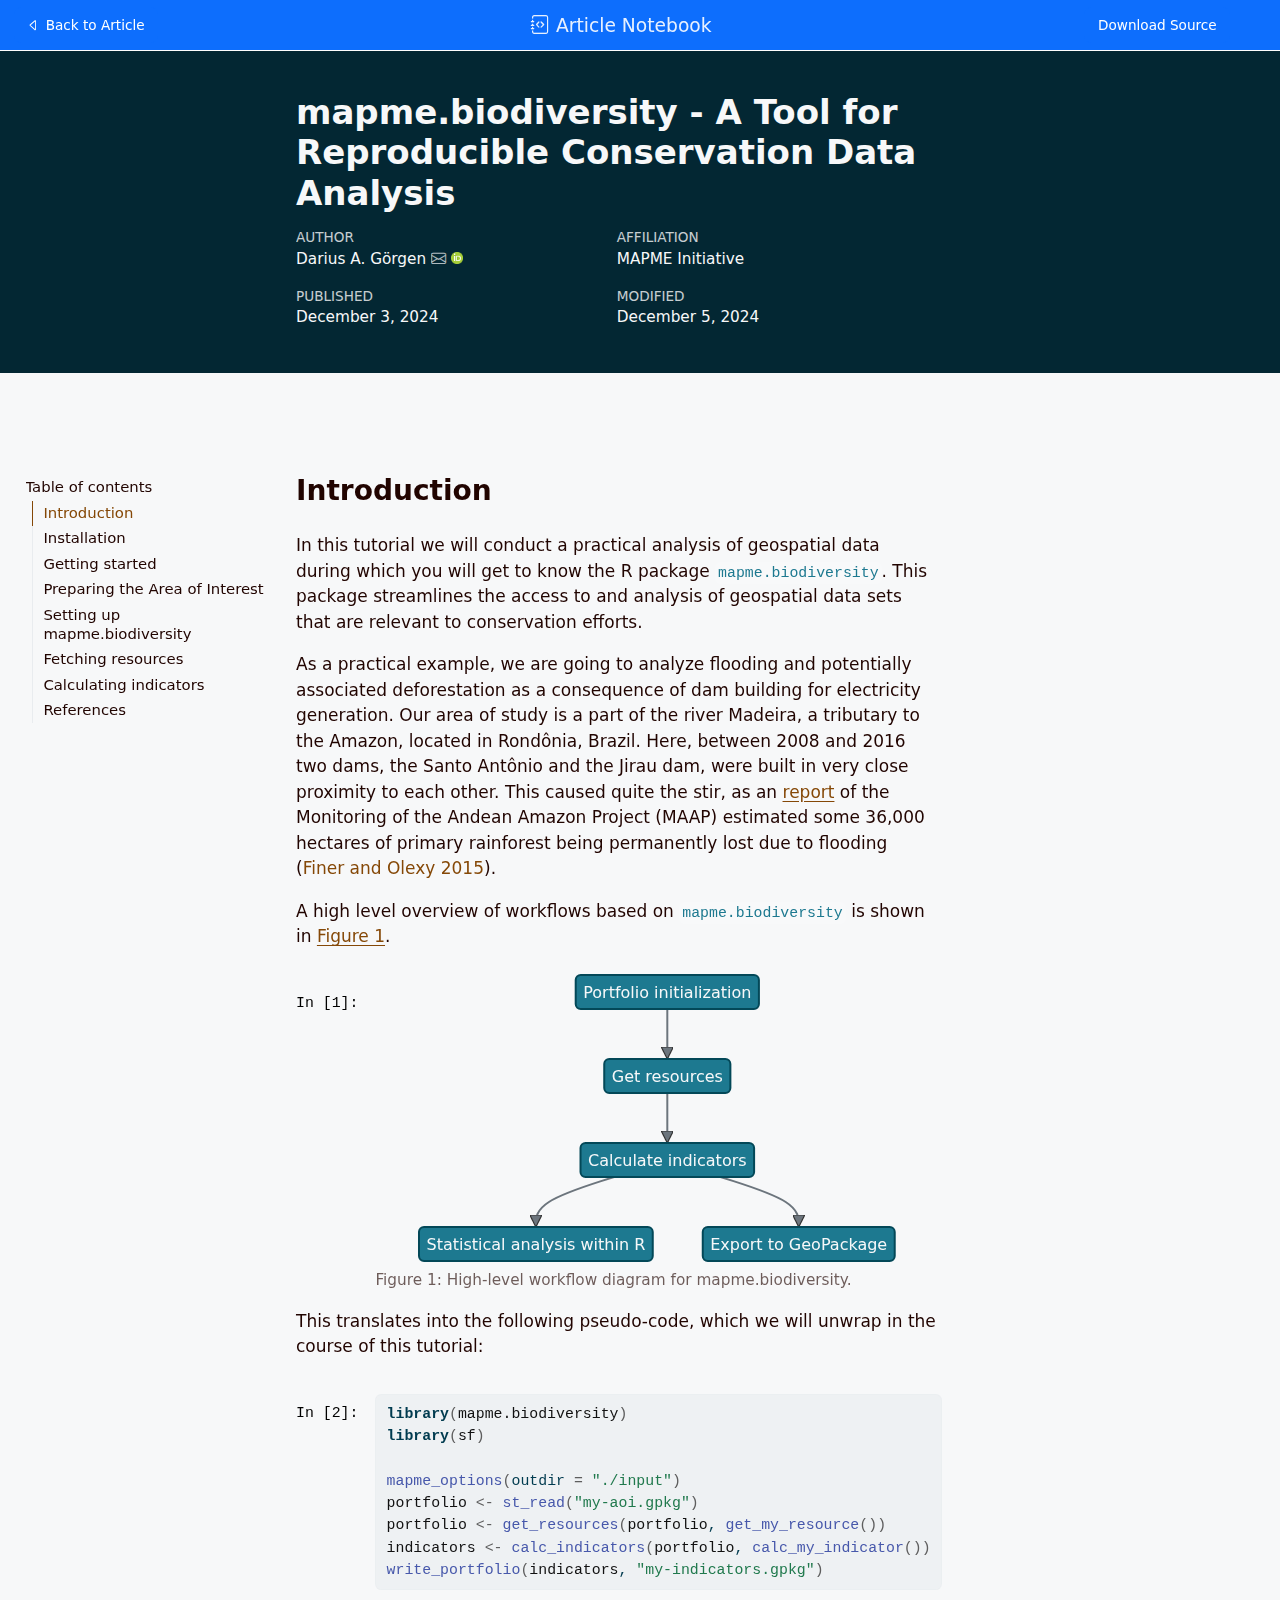
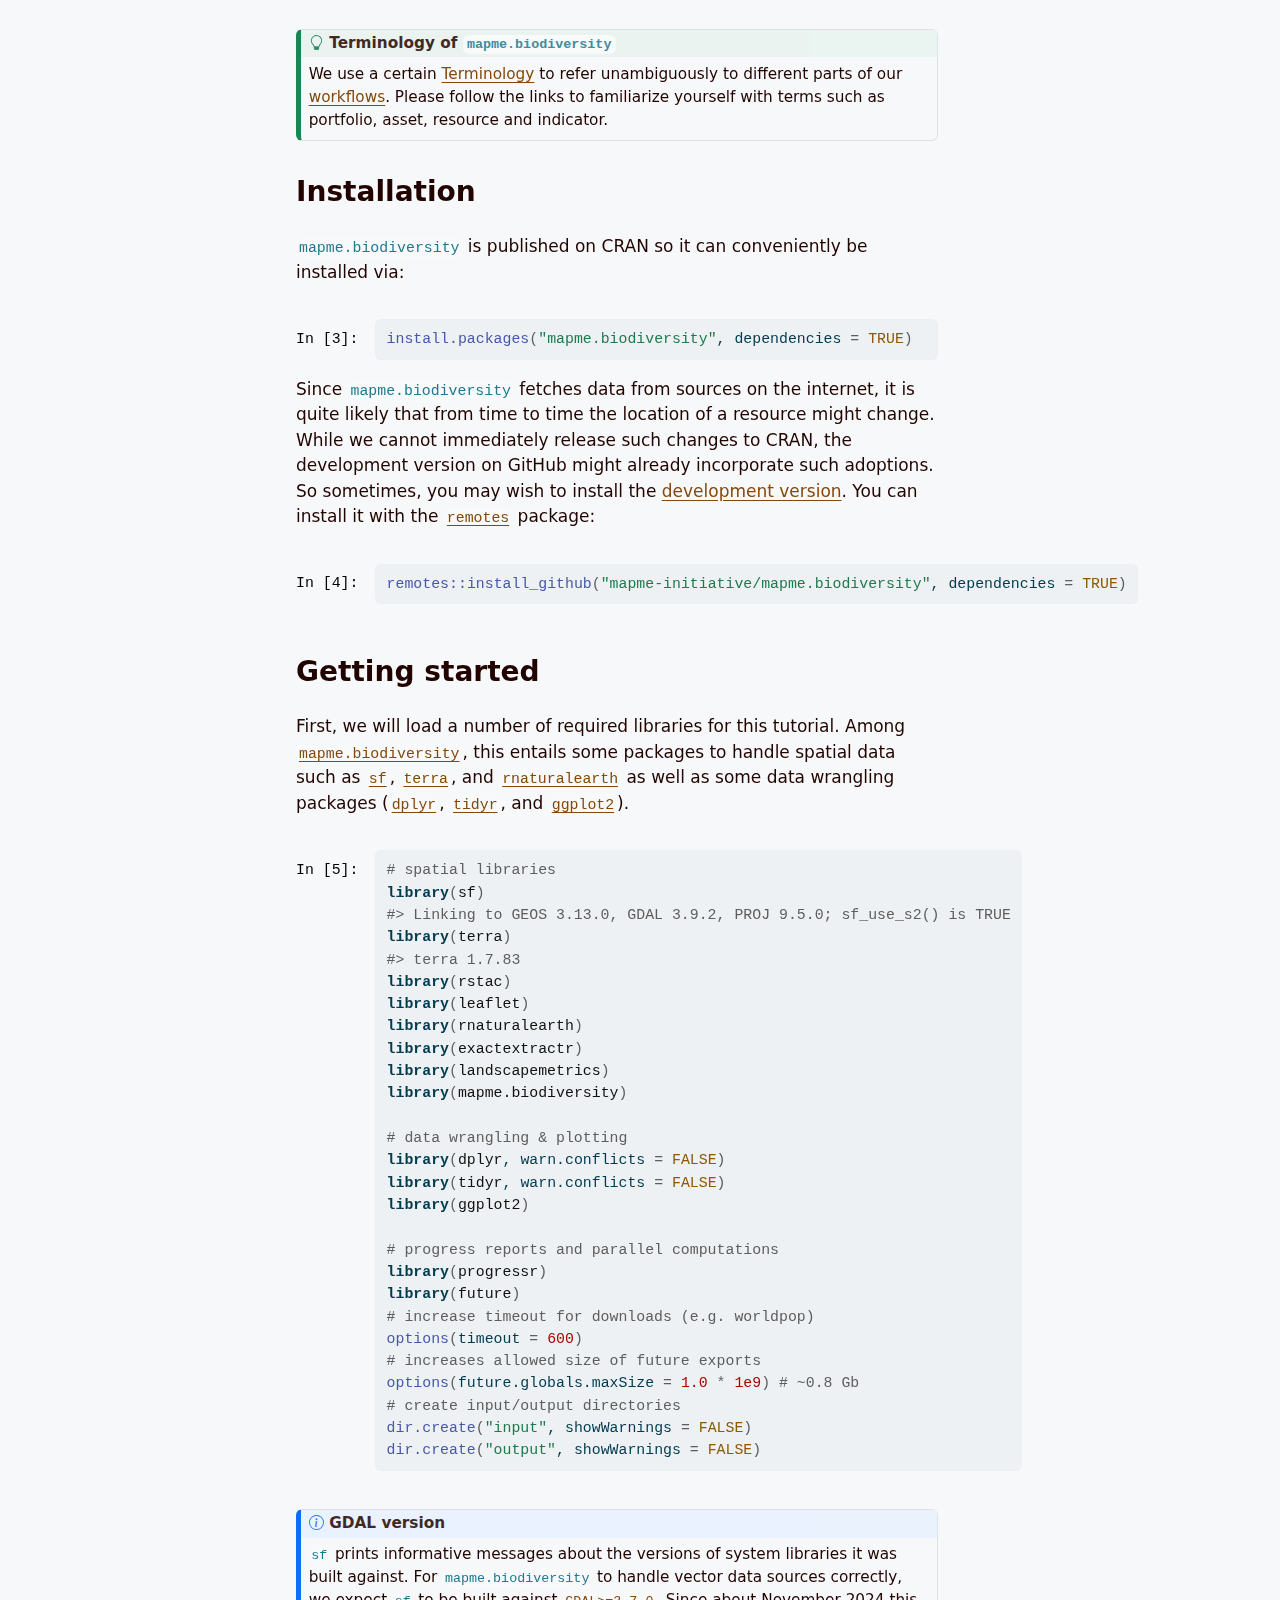
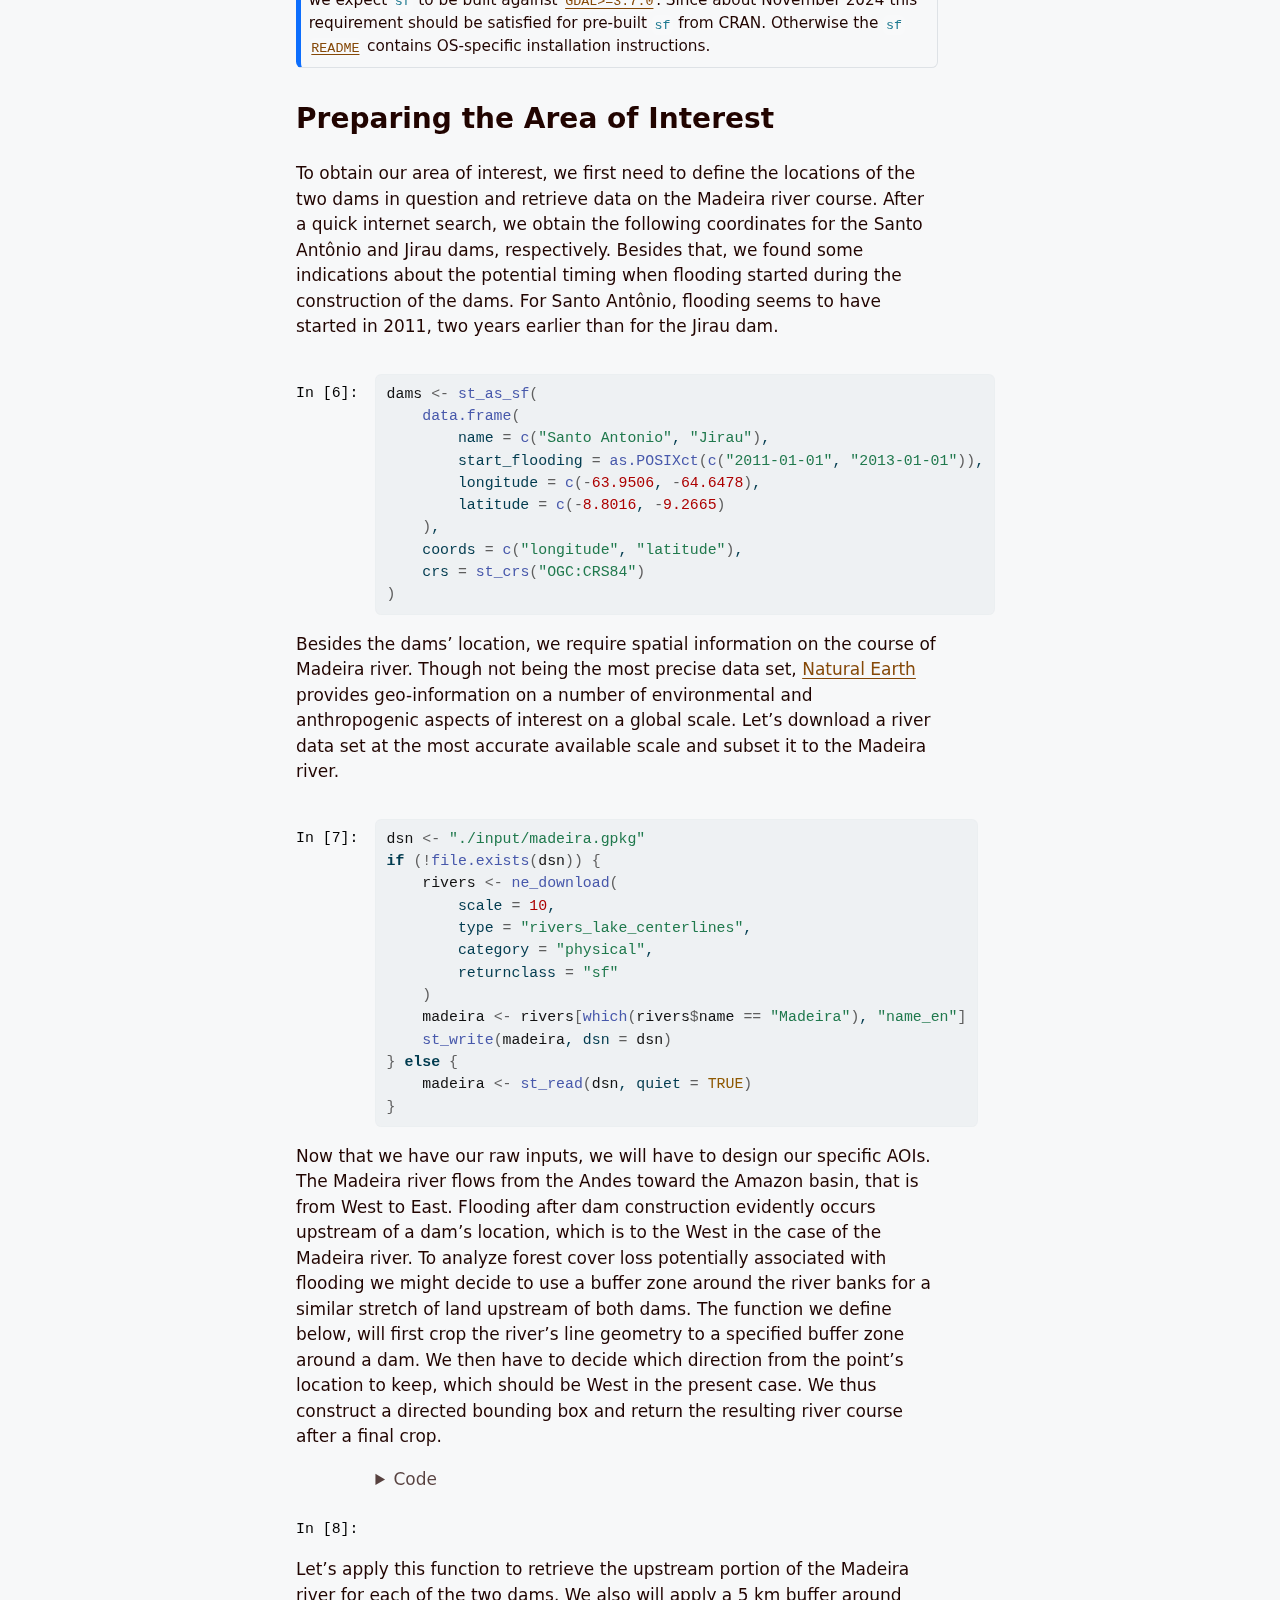
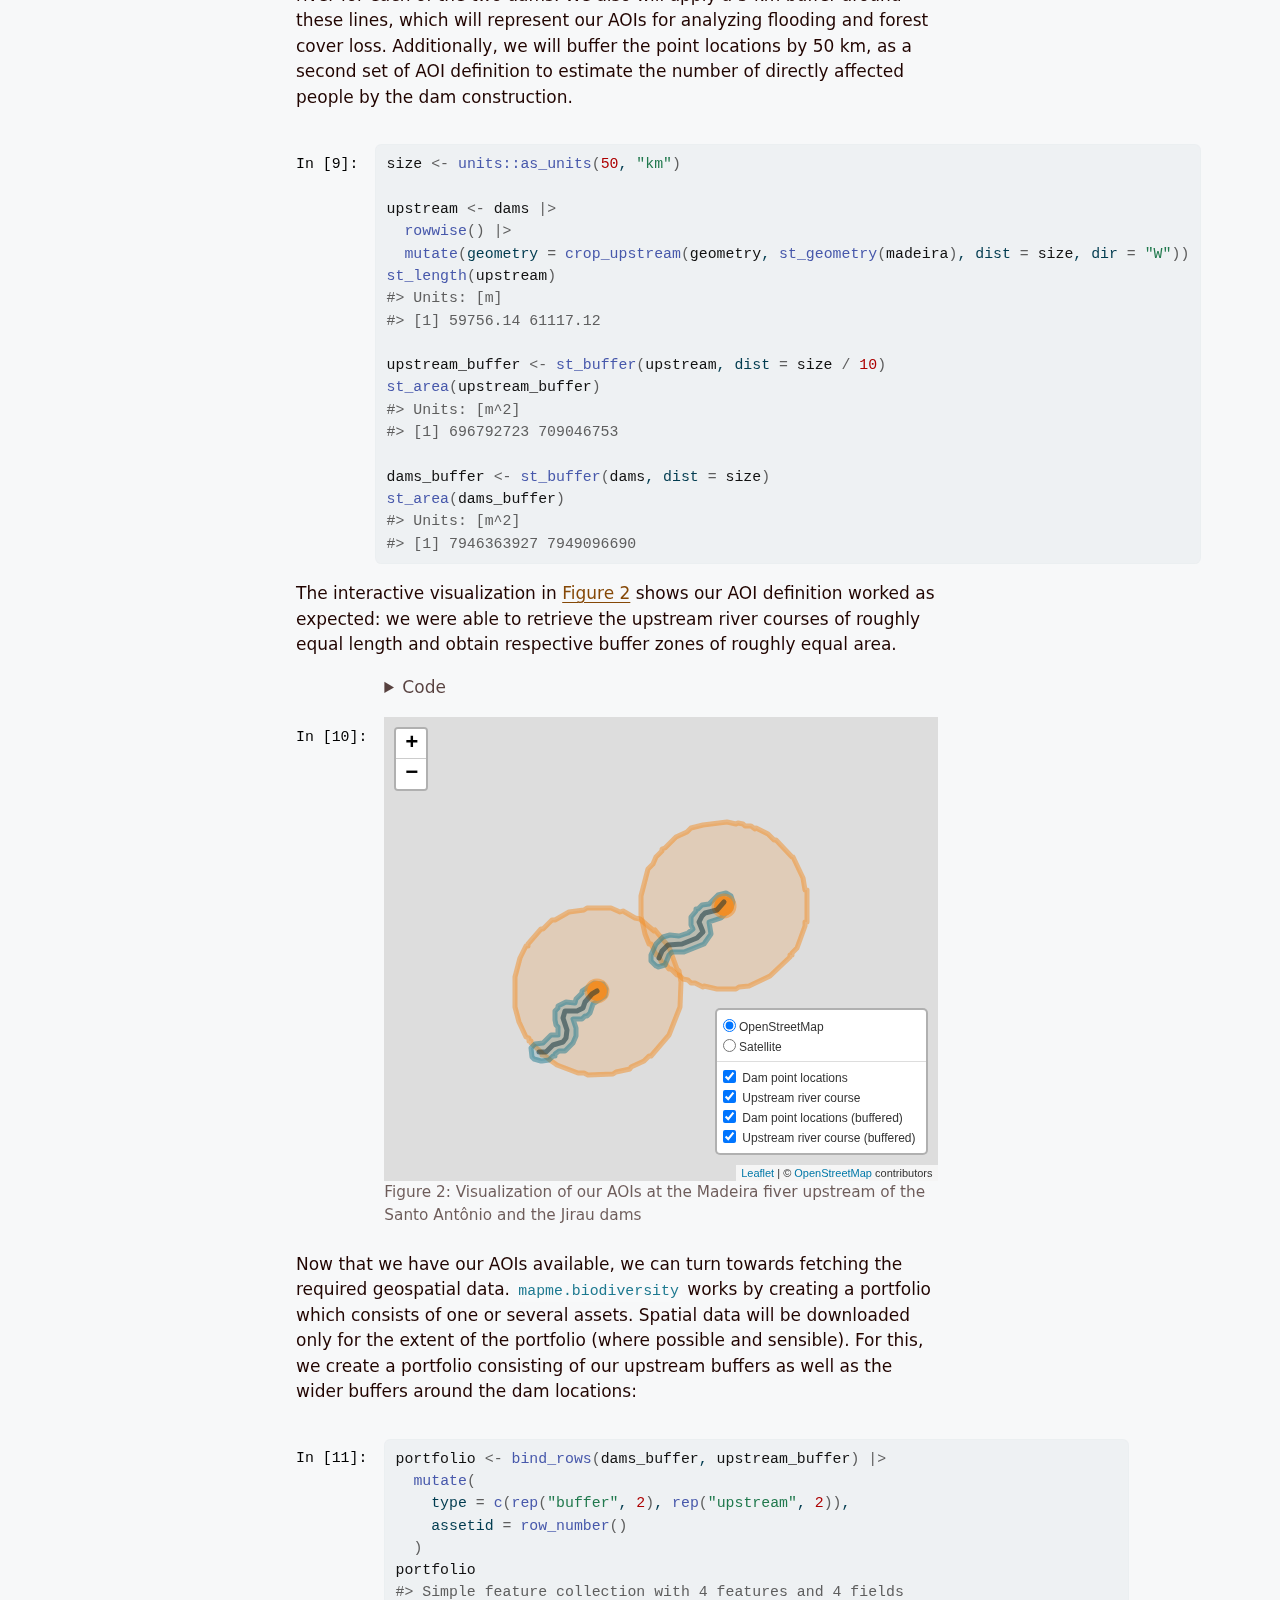
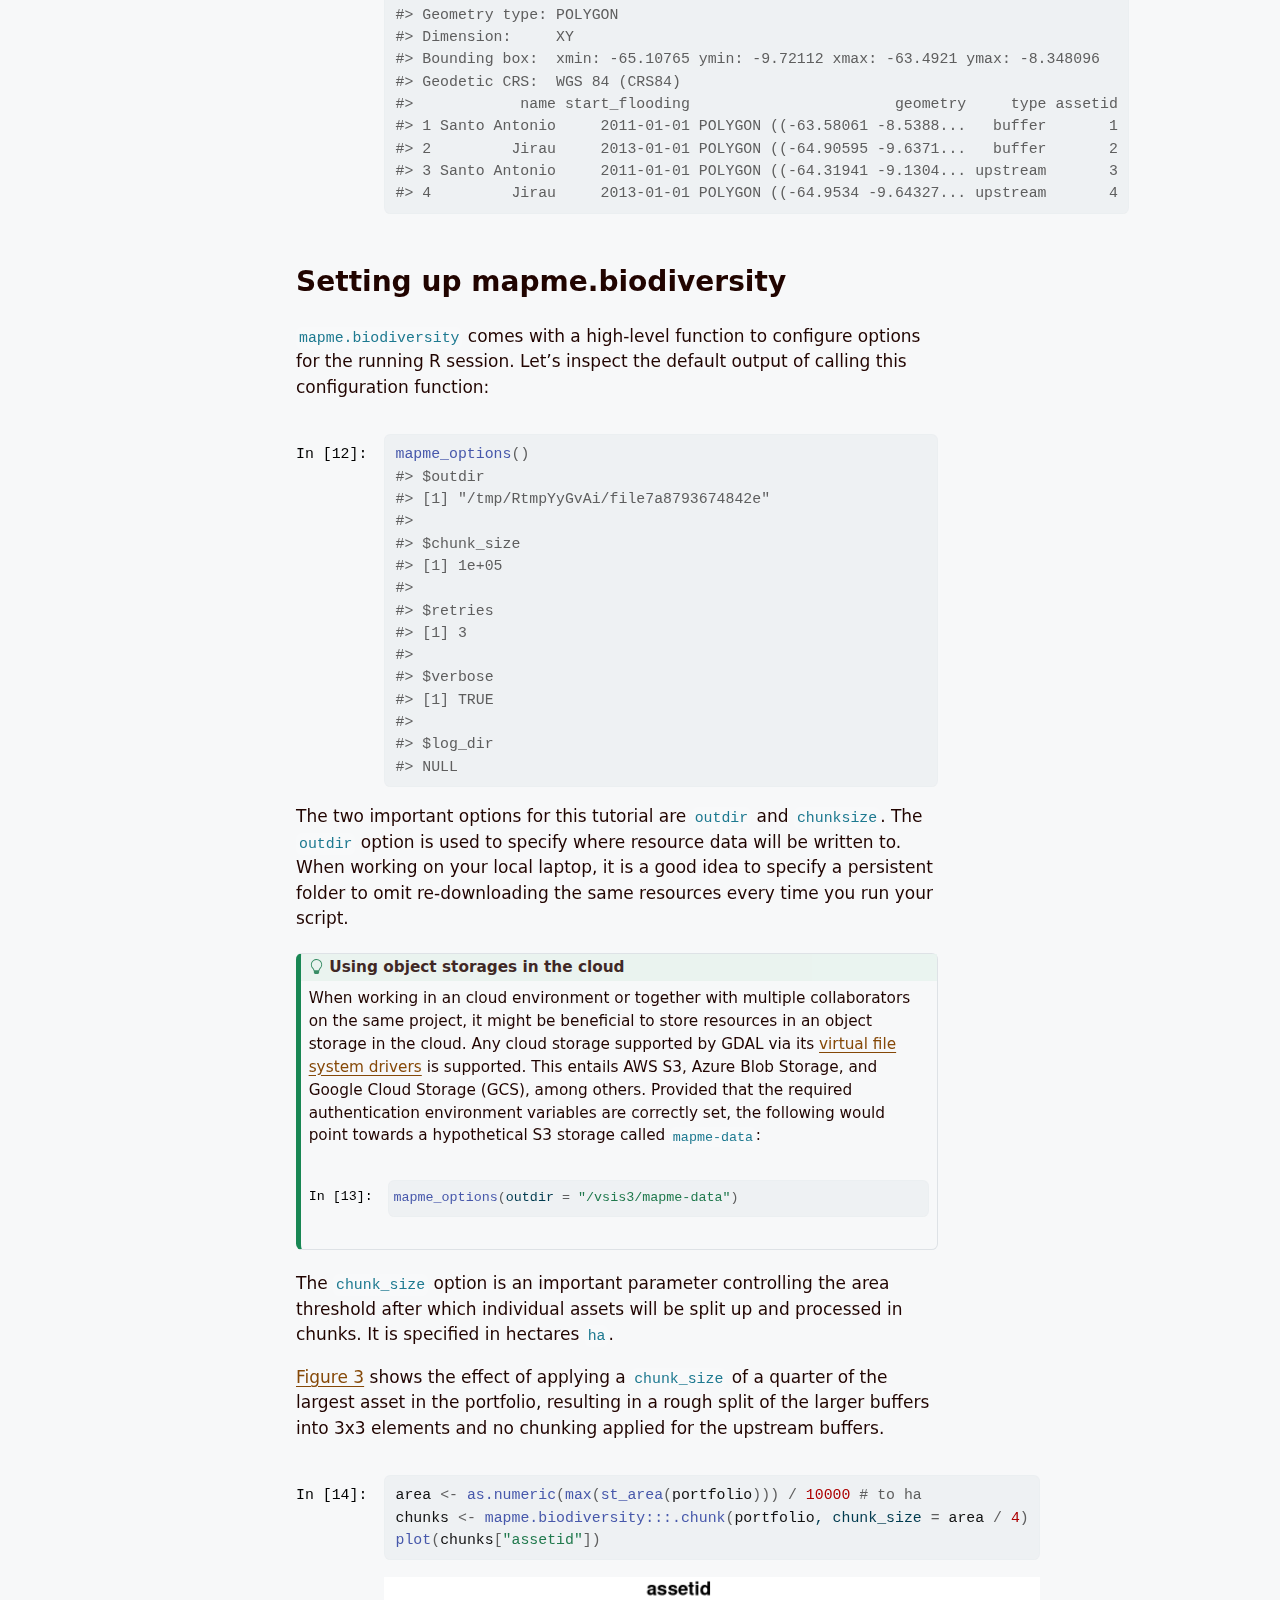
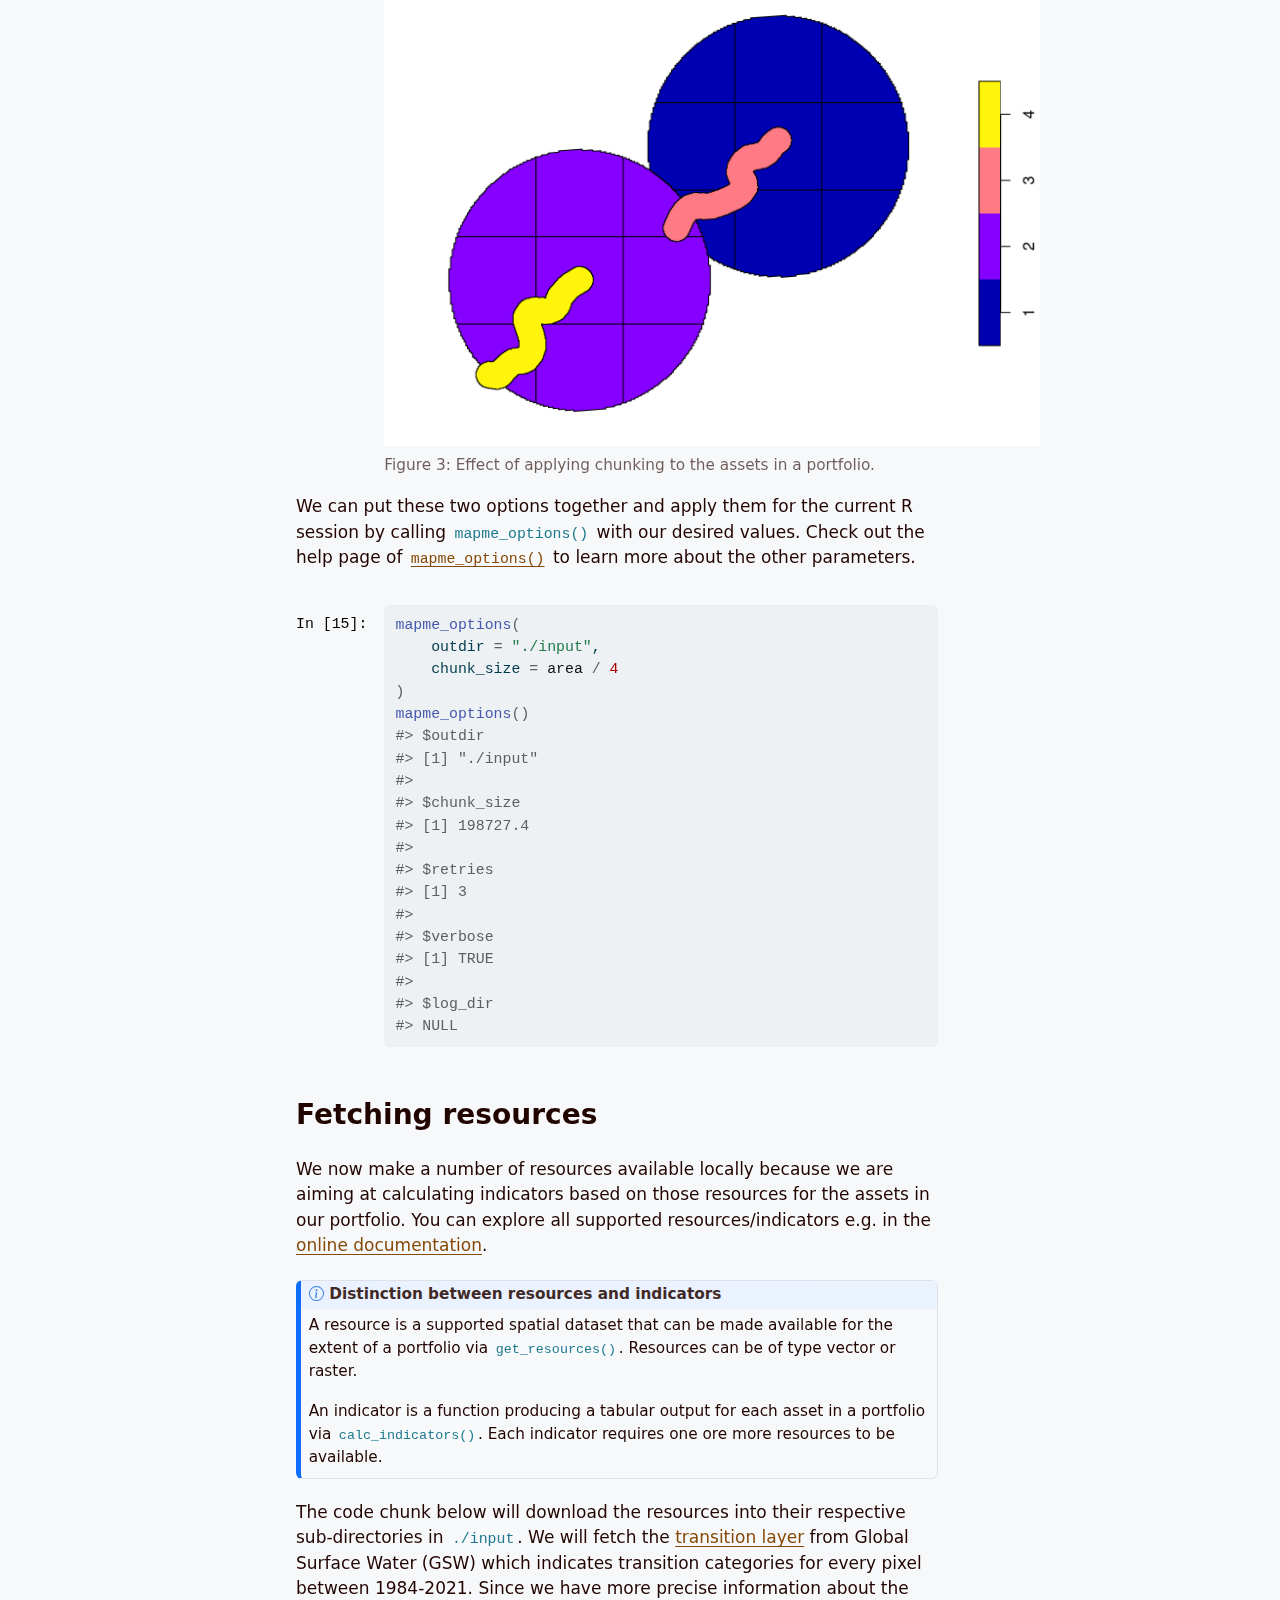
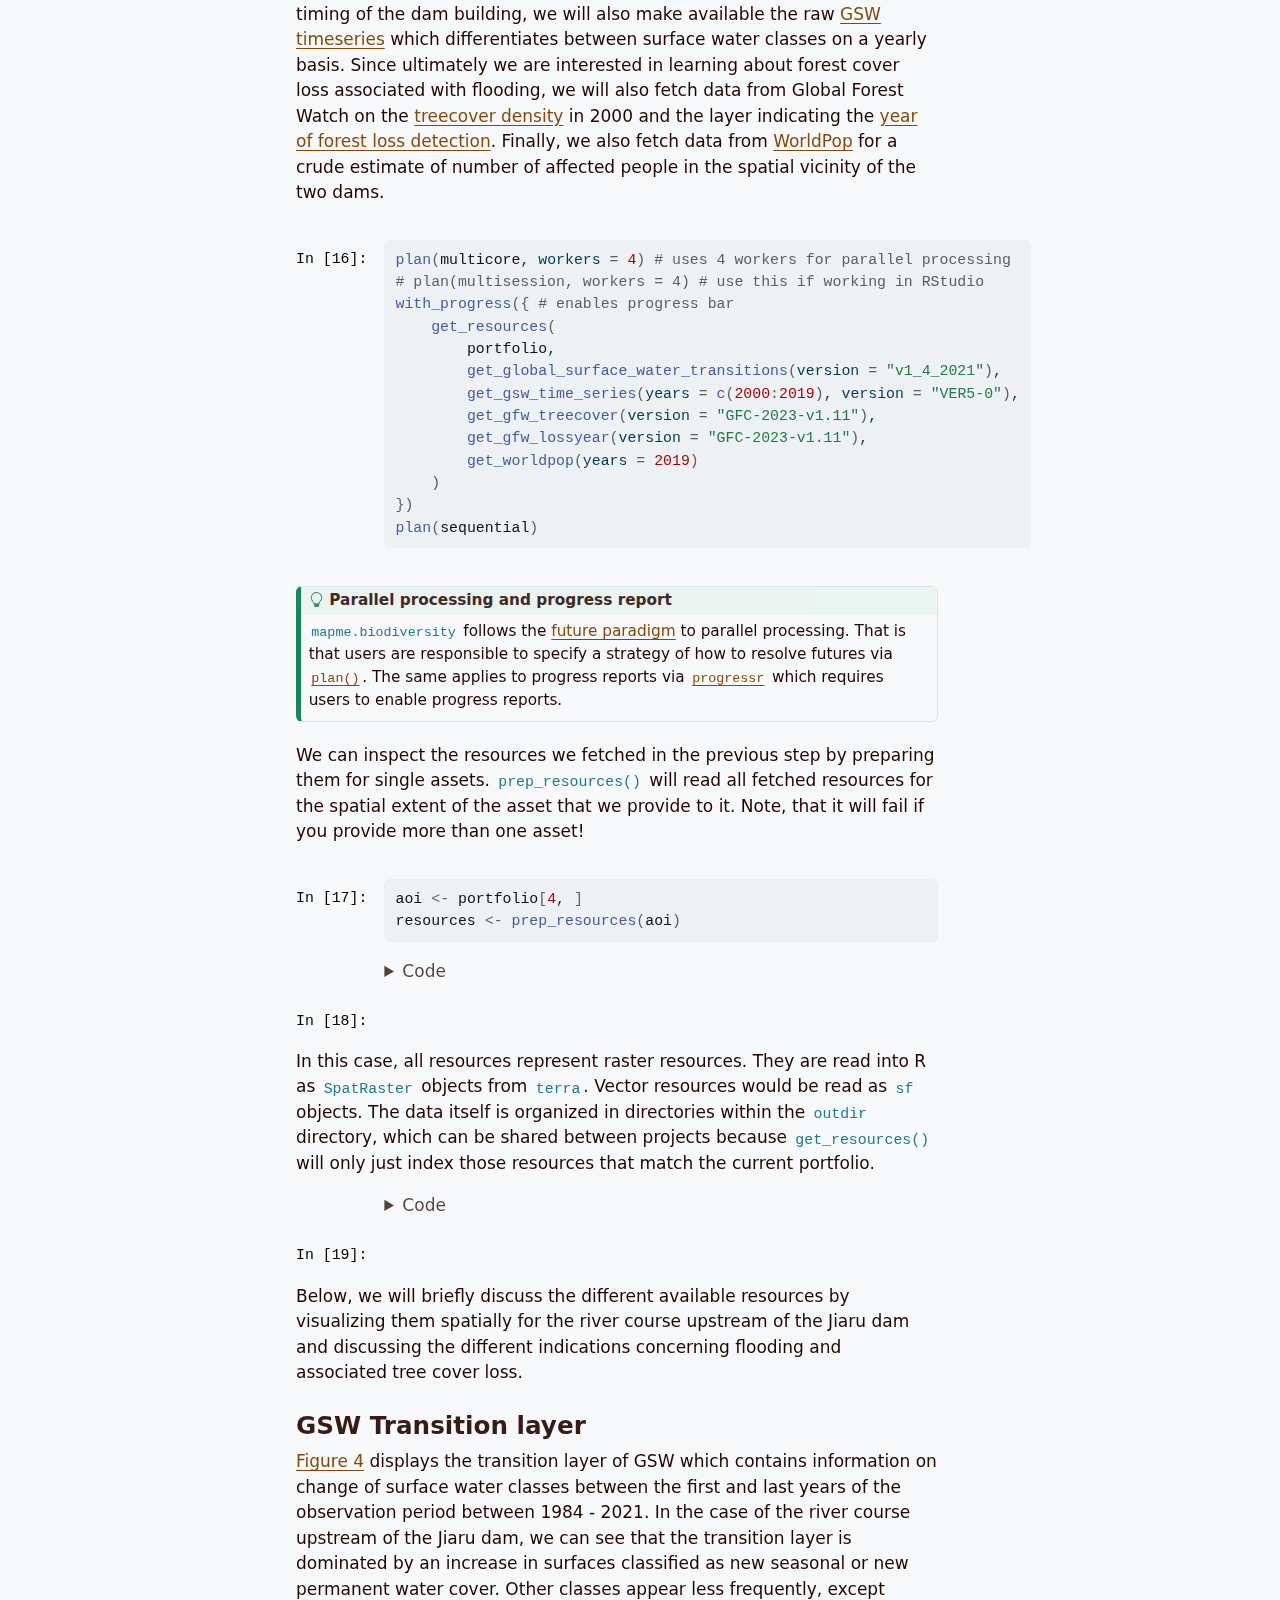
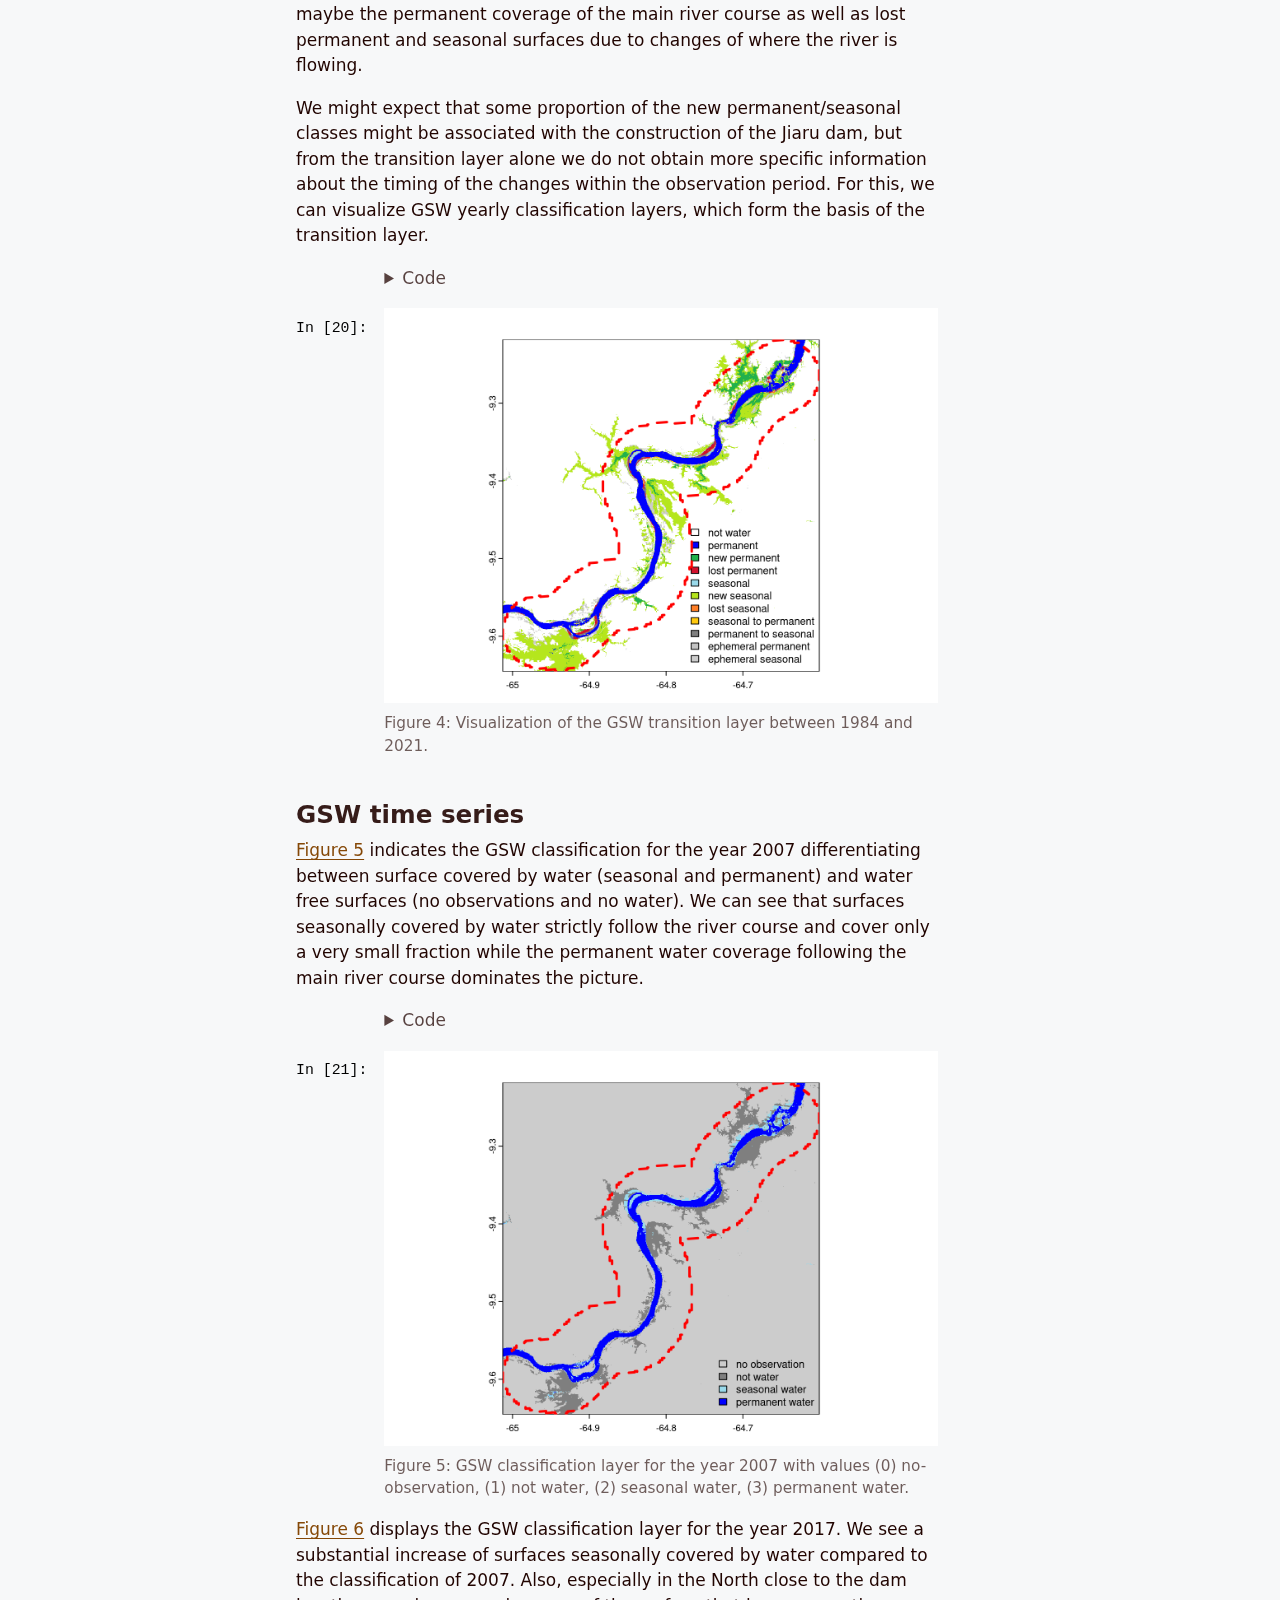
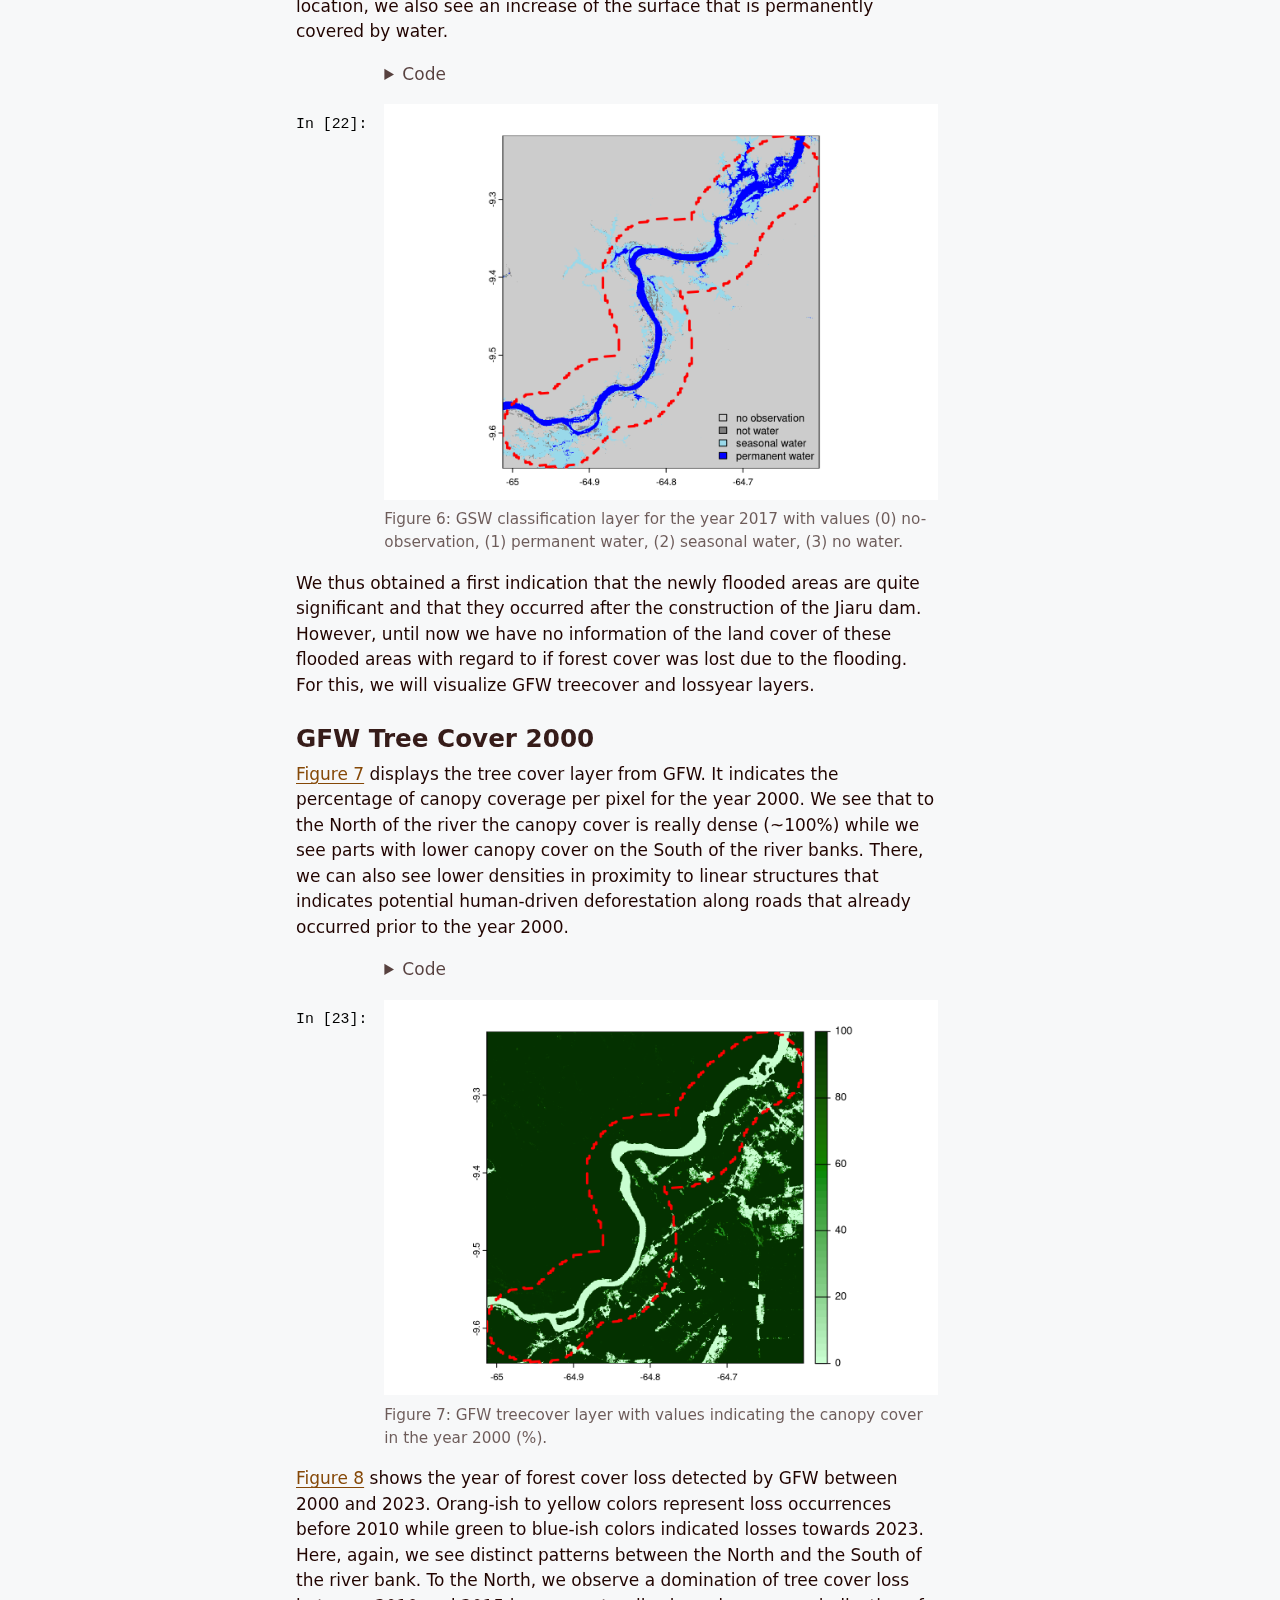
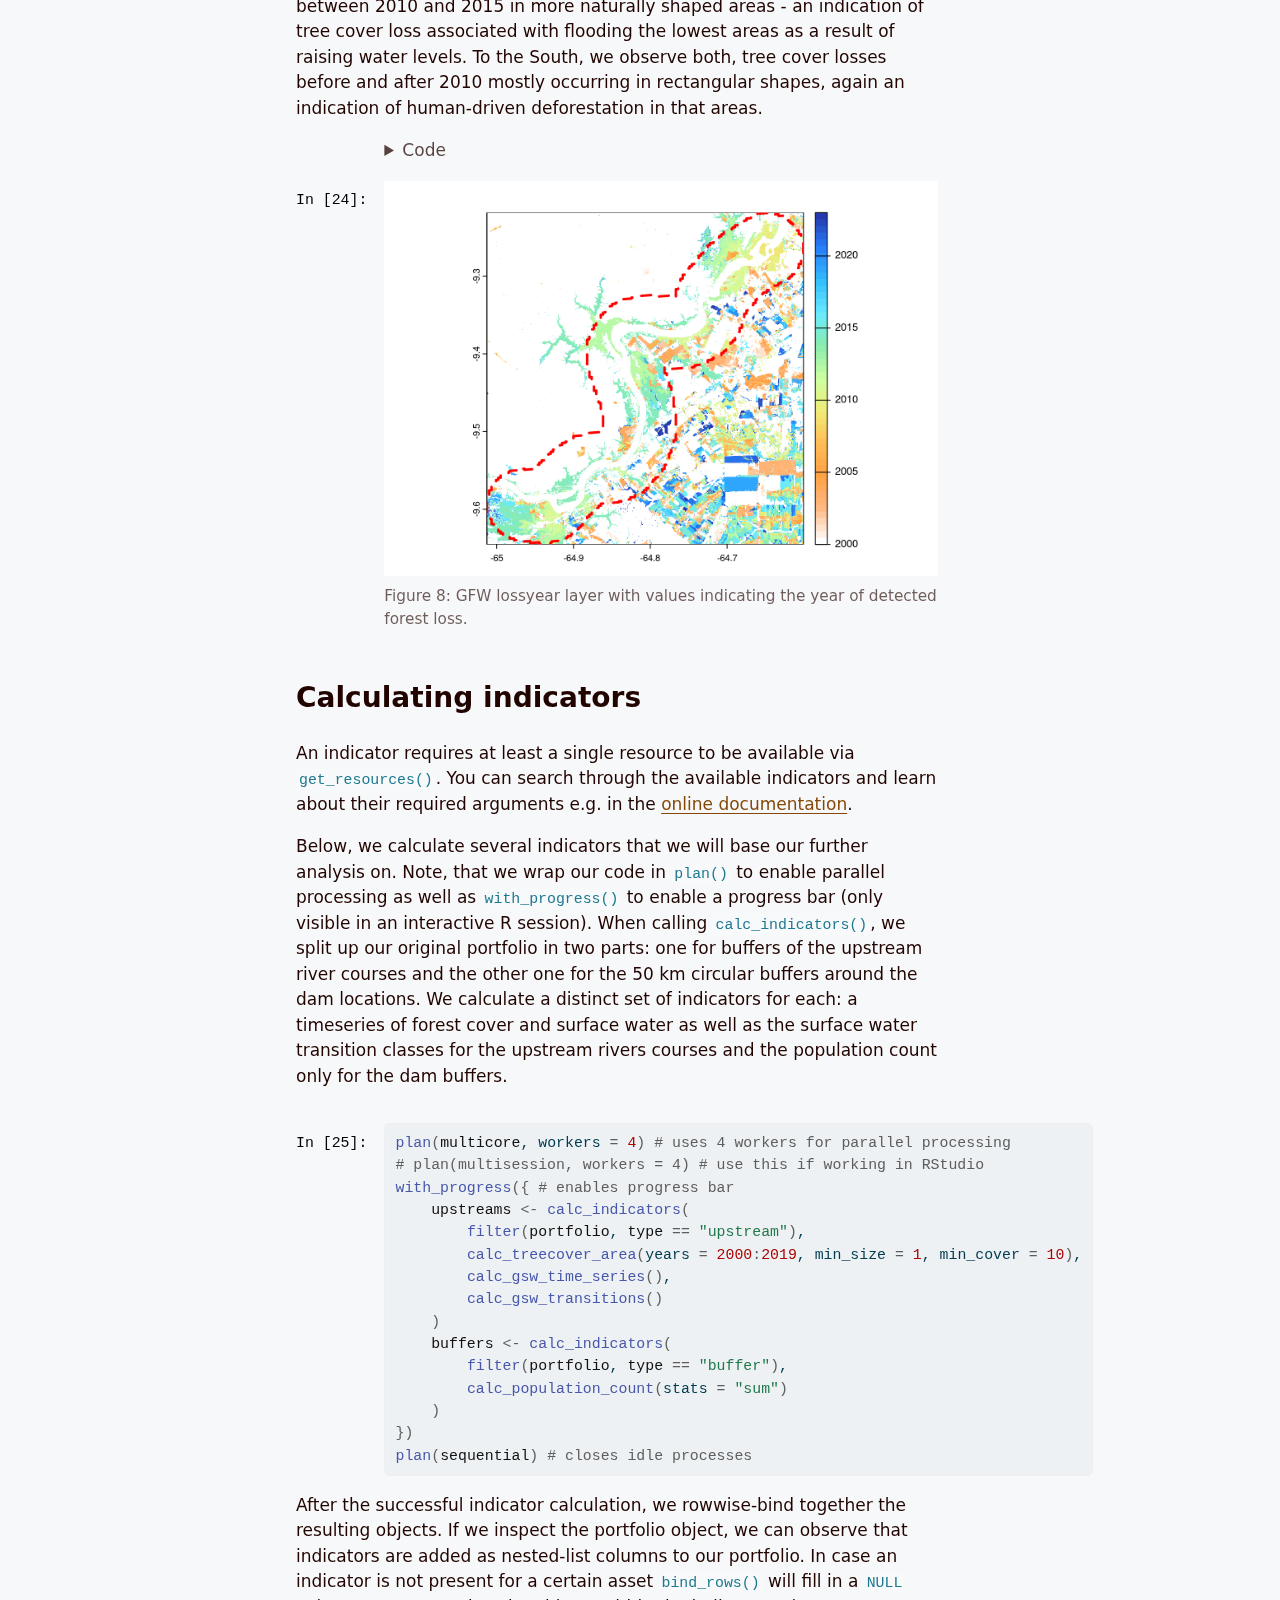
==== commit 909da3db: "Built site for gh-pages" ====
--- a/index-preview.html
+++ b/index-preview.html
@@ -219,7 +219,7 @@
           <div class="quarto-title-meta-heading">Affiliation</div>
           
                 <div class="quarto-title-meta-contents">
-            <p class="author">Darius A. Görgen <a href="mailto:info@dariusgoergen.com" class="quarto-title-author-email"><i class="bi bi-envelope"></i></a> <a href="https://orcid.org/0009-0008-5503-7704" class="quarto-title-author-orcid"> <img src="[data-uri]"></a></p>
+            <p class="author">Darius A. Görgen <a href="mailto:contact@mapme-initiative.org" class="quarto-title-author-email"><i class="bi bi-envelope"></i></a> <a href="https://orcid.org/0009-0008-5503-7704" class="quarto-title-author-orcid"> <img src="[data-uri]"></a></p>
           </div>
                 <div class="quarto-title-meta-contents">
                     <p class="affiliation">
@@ -241,7 +241,7 @@
                 <div>
             <div class="quarto-title-meta-heading">Modified</div>
             <div class="quarto-title-meta-contents">
-              <p class="date-modified">December 4, 2024</p>
+              <p class="date-modified">December 5, 2024</p>
             </div>
           </div>
                 
@@ -511,8 +511,8 @@
 <span>    <span class="op">)</span> </span></code><button title="Copy to Clipboard" class="code-copy-button"><i class="bi"></i></button></pre></div>
 </details><div id="fig-leaflet-map" class="cell-output-display quarto-float quarto-figure quarto-figure-center anchored">
 <figure class="quarto-float quarto-float-fig figure"><div aria-describedby="fig-leaflet-map-caption-0ceaefa1-69ba-4598-a22c-09a6ac19f8ca">
-<div class="leaflet html-widget html-fill-item" id="htmlwidget-af2de07143d4fde72bcf" style="width:100%;height:464px;"></div>
-<script type="application/json" data-for="htmlwidget-af2de07143d4fde72bcf">{"x":{"options":{"crs":{"crsClass":"L.CRS.EPSG3857","code":null,"proj4def":null,"projectedBounds":null,"options":{}}},"calls":[{"method":"addPolygons","args":[[[[{"lng":[-63.58061099735682,-63.58061099735682,-63.58356184052973,-63.58356184052973,-63.58651272056326,-63.58651272056326,-63.58651272056326,-63.5920457199019,-63.5920457199019,-63.59241459112586,-63.59241459112586,-63.59831660887191,-63.59831660887191,-63.60348099500035,-63.60348099500035,-63.60421877362868,-63.60421877362868,-63.60716991108209,-63.60716991108208,-63.61012108522338,-63.61012108522338,-63.61012108522338,-63.61602354348319,-63.61602354348319,-63.62045048332308,-63.62045048332308,-63.6219261482353,-63.6219261482353,-63.62487750549194,-63.62487750549194,-63.62782889930682,-63.62782889930682,-63.63373179652485,-63.63373179652485,-63.63963483971646,-63.63963483971646,-63.6448001221171,-63.64480012211709,-63.64553802870868,-63.64553802870868,-63.64996551603043,-63.64996551603043,-63.65144136332851,-63.65144136332851,-63.65439308519471,-63.65439308519471,-63.65734484340292,-63.65734484340292,-63.66029663793151,-63.66029663793151,-63.66324846875885,-63.66324846875885,-63.6662003358633,-63.6662003358633,-63.66915223922321,-63.66915223922321,-63.67210417881694,-63.67210417881695,-63.67505615462287,-63.67505615462287,-63.67800816661932,-63.67800816661932,-63.68096021478466,-63.68096021478466,-63.68538835480199,-63.68538835480199,-63.68686441953542,-63.68686441953542,-63.69129266788079,-63.69129266788079,-63.69276876870191,-63.69276876870191,-63.69867326211089,-63.69867326211089,-63.70457789958905,-63.70457789958905,-63.71048268096312,-63.71048268096312,-63.71934012244979,-63.71934012244979,-63.72229267470548,-63.72229267470549,-63.728197886727,-63.728197886727,-63.73410324195082,-63.73410324195082,-63.74000874020349,-63.74443795765129,-63.74443795765129,-63.74591438131149,-63.74591438131149,-63.75182016510129,-63.75182016510129,-63.75772609139934,-63.76326302657579,-63.76326302657579,-63.76363216003202,-63.76363216003202,-63.7695383708257,-63.77249152947866,-63.77249152947866,-63.77544472360674,-63.77544472360674,-63.78135121820144,-63.78135121820144,-63.79316463213688,-63.79316463213688,-63.79907155113008,-63.80497861124188,-63.80497861124188,-63.81679315412578,-63.8197468777742,-63.8197468777742,-63.82270063655011,-63.82270063655011,-63.82860825939744,-63.83442371261773,-63.83442371261773,-63.83451602249382,-63.83451602249382,-63.84042392566521,-63.84928604268229,-63.84928604268229,-63.85224015153695,-63.85224015153695,-63.85814847388912,-63.86405693562002,-63.8684883732807,-63.86848837328071,-63.86996553655546,-63.86996553655546,-63.87587427652128,-63.88769217284711,-63.8906467335503,-63.8906467335503,-63.8936013288586,-63.8936013288586,-63.8995106232034,-63.90542005570716,-63.91132962619552,-63.91723933449407,-63.92019424026765,-63.92019424026765,-63.92314918042837,-63.92314918042837,-63.93496928450637,-63.95861113661296,-64.00590137750739,-64.02954974392279,-64.04137473372472,-64.04728742966164,-64.04728742966164,-64.05320025938903,-64.05911322273181,-64.0650263195148,-64.07093954956278,-64.07093954956278,-64.07389621450641,-64.07389621450641,-64.07685291270057,-64.08868003754445,-64.09459379889996,-64.09459379889996,-64.09496341338222,-64.09496341338222,-64.10050769264406,-64.10642171860138,-64.11233587659653,-64.11233587659653,-64.1127055158513,-64.1127055158513,-64.12416458799854,-64.13007914105444,-64.13007914105444,-64.13599382544625,-64.14190864099842,-64.14190864099842,-64.14782358753537,-64.15373866488149,-64.15373866488149,-64.1539235131544,-64.1539235131544,-64.15965387286113,-64.16556921129863,-64.16556921129862,-64.17148468001827,-64.17740027884435,-64.17740027884435,-64.18331600760109,-64.18331600760109,-64.18627392064853,-64.18627392064853,-64.19514785420338,-64.19514785420338,-64.20106397169728,-64.20106397169728,-64.20402207891547,-64.20402207891547,-64.20698021841851,-64.21289659419115,-64.21289659419114,-64.21881309883928,-64.21881309883928,-64.22029224511748,-64.22029224511748,-64.22472973218693,-64.22472973218693,-64.22768809706808,-64.22768809706808,-64.23064649405811,-64.23656338427681,-64.23656338427681,-64.24248040266693,-64.24248040266693,-64.24839754905243,-64.24839754905243,-64.25431482325716,-64.25431482325716,-64.26023222510501,-64.26023222510501,-64.26614975441981,-64.26614975441981,-64.27206741102533,-64.27206741102533,-64.27798519474537,-64.27798519474537,-64.28390310540365,-64.28390310540365,-64.2898211428239,-64.2898211428239,-64.29278020901465,-64.29278020901465,-64.29573930682979,-64.29573930682979,-64.29721886758959,-64.29721886758959,-64.30165759724495,-64.30165759724495,-64.30757601389305,-64.30757601389305,-64.31349455659768,-64.31349455659768,-64.31349455659768,-64.31497421194948,-64.31497421194948,-64.31941322518237,-64.31941322518237,-64.32533201947068,-64.32533201947068,-64.32607187758646,-64.32607187758646,-64.33125093928612,-64.33125093928612,-64.33125093928612,-64.33421044621134,-64.33421044621134,-64.33716998445216,-64.33716998445216,-64.34308915479227,-64.34308915479227,-64.34308915479227,-64.34900845012986,-64.34900845012986,-64.34900845012986,-64.35492787028832,-64.35492787028832,-64.35492787028832,-64.360847415091,-64.360847415091,-64.360847415091,-64.36676708436127,-64.36676708436127,-64.36676708436127,-64.36676708436127,-64.36750705176287,-64.36750705176287,-64.3726868779224,-64.3726868779224,-64.37268687792239,-64.37564682125682,-64.37564682125681,-64.37860679559769,-64.37860679559769,-64.37860679559769,-64.37860679559769,-64.3815668009229,-64.3815668009229,-64.38452683721039,-64.38452683721037,-64.38452683721037,-64.38600686695806,-64.38600686695806,-64.39044700258368,-64.3904470025837,-64.3904470025837,-64.3904470025837,-64.39044700258368,-64.3919270632439,-64.3919270632439,-64.39636729154081,-64.39636729154081,-64.39636729154081,-64.39636729154081,-64.39932748230804,-64.39932748230804,-64.40228770390492,-64.40228770390492,-64.40228770390492,-64.40228770390492,-64.40228770390492,-64.40228770390492,-64.40228770390492,-64.40228770390492,-64.40524795630931,-64.40524795630931,-64.40820823949912,-64.40820823949912,-64.40820823949912,-64.40820823949912,-64.40820823949912,-64.40820823949912,-64.40820823949912,-64.40820823949912,-64.40376782625755,-64.40376782625755,-64.40228770390492,-64.40228770390492,-64.40228770390492,-64.40228770390492,-64.40228770390492,-64.40228770390492,-64.40228770390492,-64.40228770390492,-64.39932748230804,-64.39932748230804,-64.39636729154081,-64.39636729154081,-64.39636729154081,-64.39636729154081,-64.39340713162532,-64.39340713162532,-64.39044700258368,-64.3904470025837,-64.39044700258368,-64.39044700258368,-64.3904470025837,-64.38748690443799,-64.38748690443799,-64.38452683721037,-64.38452683721037,-64.38452683721037,-64.37860679559769,-64.37860679559769,-64.37860679559769,-64.37860679559769,-64.37287187347199,-64.37287187347199,-64.37268687792239,-64.3726868779224,-64.37268687792239,-64.36676708436127,-64.36676708436127,-64.36676708436127,-64.36380723417872,-64.36380723417872,-64.360847415091,-64.360847415091,-64.360847415091,-64.35492787028832,-64.35492787028832,-64.35492787028832,-64.34974837082714,-64.34974837082714,-64.34900845012986,-64.34900845012986,-64.34900845012986,-64.34456896691505,-64.34456896691506,-64.34308915479227,-64.34308915479227,-64.34308915479227,-64.33864976530901,-64.33864976530903,-64.33716998445216,-64.33716998445216,-64.33716998445216,-64.33199081308038,-64.33199081308038,-64.33125093928612,-64.33125093928612,-64.33125093928612,-64.32533201947068,-64.32533201947068,-64.32533201947068,-64.31941322518237,-64.31941322518237,-64.31645387516603,-64.31645387516603,-64.31349455659768,-64.31349455659768,-64.30757601389305,-64.30757601389305,-64.30461678980092,-64.30461678980092,-64.30165759724495,-64.30165759724495,-64.30165759724495,-64.29573930682979,-64.29573930682979,-64.29130067196485,-64.29130067196485,-64.2898211428239,-64.2898211428239,-64.28390310540365,-64.28390310540365,-64.27798519474537,-64.27798519474537,-64.27354684504525,-64.27354684504525,-64.27206741102533,-64.27206741102533,-64.26910856682225,-64.26910856682224,-64.26614975441981,-64.26614975441981,-64.26614975441981,-64.26023222510501,-64.26023222510501,-64.25431482325716,-64.25431482325716,-64.24839754905243,-64.24839754905243,-64.24248040266693,-64.24248040266693,-64.23656338427681,-64.23656338427681,-64.23064649405811,-64.23064649405811,-64.22472973218694,-64.22472973218693,-64.21881309883928,-64.21881309883928,-64.21289659419115,-64.21289659419115,-64.20698021841851,-64.20698021841851,-64.20106397169728,-64.19810589678593,-64.19810589678593,-64.19514785420338,-64.19514785420338,-64.18997135754131,-64.18997135754131,-64.18923186611271,-64.18923186611271,-64.18331600760109,-64.18331600760109,-64.17740027884435,-64.17740027884435,-64.17148468001827,-64.16704806627145,-64.16704806627145,-64.16556921129862,-64.16556921129863,-64.15965387286113,-64.15965387286113,-64.15373866488149,-64.14930234461539,-64.14930234461539,-64.14782358753537,-64.14782358753537,-64.14190864099841,-64.14190864099842,-64.13599382544625,-64.13007914105444,-64.13007914105444,-64.12416458799854,-64.1197287595014,-64.1197287595014,-64.11825016645409,-64.11825016645409,-64.11233587659653,-64.10937878110521,-64.10937878110521,-64.10642171860138,-64.10642171860138,-64.10050769264406,-64.0975507292344,-64.0975507292344,-64.09459379889996,-64.09459379889996,-64.08868003754445,-64.08350560509625,-64.08350560509624,-64.08276640875289,-64.08276640875289,-64.07685291270056,-64.07093954956278,-64.07093954956278,-64.0650263195148,-64.05911322273181,-64.05393937250339,-64.05393937250338,-64.05320025938903,-64.05320025938903,-64.0362012346676,-64.0362012346676,-64.03546217175342,-64.03546217175342,-64.02954974392279,-64.02363745040788,-64.01772529138368,-64.01772529138368,-64.00590137750739,-63.99407800369342,-63.988166519747,-63.988166519747,-63.98225517134075,-63.97634395864947,-63.97043288184791,-63.96452194111085,-63.95861113661296,-63.95270046852893,-63.94678993703342,-63.94087954230103,-63.94087954230103,-63.93496928450637,-63.91132962619552,-63.88769217284712,-63.88769217284712,-63.88178315534325,-63.87587427652128,-63.86996553655546,-63.86405693562002,-63.85814847388912,-63.85224015153695,-63.84633196873762,-63.84042392566521,-63.84042392566521,-63.82860825939744,-63.81679315412578,-63.81679315412578,-63.81670085082803,-63.81670085082803,-63.8108858122984,-63.80497861124188,-63.79907155113008,-63.79907155113008,-63.79611807398279,-63.79611807398279,-63.79316463213688,-63.78135121820144,-63.78135121820144,-63.77839795318823,-63.77839795318823,-63.77544472360674,-63.7695383708257,-63.76363216003202,-63.76363216003202,-63.75772609139934,-63.75182016510129,-63.75182016510129,-63.75163560719985,-63.75163560719985,-63.74591438131149,-63.74000874020349,-63.74000874020349,-63.73927054510595,-63.73927054510595,-63.73410324195082,-63.728197886727,-63.728197886727,-63.72229267470549,-63.71638760605973,-63.71638760605973,-63.71048268096312,-63.71048268096312,-63.70753027229994,-63.70753027229994,-63.70457789958907,-63.69867326211089,-63.69867326211089,-63.69276876870191,-63.69276876870191,-63.68981657607753,-63.68981657607753,-63.68686441953542,-63.68096021478466,-63.68096021478466,-63.67505615462287,-63.67505615462287,-63.66915223922321,-63.66915223922321,-63.66767628301267,-63.66767628301267,-63.66324846875885,-63.66324846875885,-63.66029663793151,-63.66029663793151,-63.65734484340292,-63.65144136332851,-63.65144136332851,-63.64553802870868,-63.64553802870868,-63.63963483971646,-63.63963483971646,-63.63373179652485,-63.63373179652485,-63.62782889930682,-63.62782889930682,-63.6219261482353,-63.6219261482353,-63.61602354348319,-63.61602354348319,-63.61602354348319,-63.61307229603095,-63.61307229603095,-63.61012108522338,-63.61012108522338,-63.60864549356809,-63.60864549356809,-63.60421877362868,-63.60421877362868,-63.59831660887191,-63.59831660887191,-63.59241459112586,-63.59241459112586,-63.58946363743583,-63.58946363743583,-63.58651272056326,-63.58651272056325,-63.58061099735682,-63.58061099735682,-63.58061099735682,-63.57766019106612,-63.57766019106612,-63.57470942167922,-63.57470942167922,-63.56880799370312,-63.56880799370312,-63.56733265980767,-63.56733265980767,-63.56290671360111,-63.56290671360111,-63.56290671360111,-63.55995612905684,-63.55995612905684,-63.5570055815458,-63.5570055815458,-63.55110459770974,-63.55110459770974,-63.55110459770974,-63.54520376226543,-63.54520376226543,-63.54520376226543,-63.53930307538538,-63.53930307538538,-63.53930307538538,-63.53930307538538,-63.53635278771083,-63.53635278771083,-63.53340253724202,-63.53340253724202,-63.5275021480078,-63.5275021480078,-63.5275021480078,-63.5275021480078,-63.52602707398649,-63.52602707398649,-63.52160190785509,-63.52160190785509,-63.52160190785509,-63.5201268711311,-63.5201268711311,-63.51570181695626,-63.51570181695625,-63.51570181695626,-63.51570181695626,-63.50980187548362,-63.50980187548362,-63.50980187548362,-63.50980187548362,-63.5039020836095,-63.5039020836095,-63.5039020836095,-63.5039020836095,-63.5039020836095,-63.5039020836095,-63.49800244150612,-63.49800244150612,-63.49800244150612,-63.49800244150612,-63.49800244150612,-63.49210294934574,-63.49210294934574,-63.49210294934574,-63.49210294934574,-63.49210294934574,-63.49210294934574,-63.49210294934574,-63.49210294934574,-63.49210294934574,-63.49210294934574,-63.49210294934574,-63.49210294934574,-63.49210294934574,-63.49210294934574,-63.49210294934574,-63.49210294934574,-63.49210294934574,-63.49210294934574,-63.49210294934574,-63.49210294934574,-63.49800244150612,-63.49800244150612,-63.49800244150612,-63.49800244150612,-63.49800244150612,-63.5009522438257,-63.5009522438257,-63.5039020836095,-63.5039020836095,-63.5039020836095,-63.5039020836095,-63.5039020836095,-63.5039020836095,-63.5039020836095,-63.50980187548362,-63.50980187548362,-63.50980187548362,-63.51570181695625,-63.51570181695625,-63.51570181695626,-63.51570181695626,-63.51570181695625,-63.52160190785509,-63.52160190785509,-63.52160190785509,-63.5275021480078,-63.5275021480078,-63.5275021480078,-63.5275021480078,-63.53340253724202,-63.53340253724202,-63.53635278771083,-63.53635278771083,-63.53930307538538,-63.53930307538538,-63.53930307538538,-63.53930307538538,-63.54520376226543,-63.54520376226543,-63.54520376226543,-63.55073579114526,-63.55073579114526,-63.55110459770974,-63.55110459770974,-63.55110459770974,-63.55553032168449,-63.55553032168449,-63.5570055815458,-63.5570055815458,-63.5570055815458,-63.56143141670118,-63.56143141670118,-63.56290671360111,-63.56290671360111,-63.56290671360111,-63.56733265980767,-63.56733265980767,-63.56880799370311,-63.56880799370312,-63.56880799370312,-63.57470942167922,-63.57470942167922,-63.57470942167922,-63.58061099735682],"lat":[-8.538802580648639,-8.533796328586158,-8.534011460805273,-8.531508411263015,-8.531723462407548,-8.529220443475968,-8.524214681149205,-8.524617504238122,-8.524304641947705,-8.524331493383833,-8.514633444874276,-8.515062551438323,-8.510057402290638,-8.510432591349252,-8.509806946799529,-8.509860536458504,-8.505481158786239,-8.505695397988319,-8.503192961764029,-8.503407119991426,-8.500904714601965,-8.495900179870835,-8.496328069978768,-8.491323658798297,-8.49164434098881,-8.490393249876462,-8.490500118761693,-8.486746937694415,-8.486960568928588,-8.484458502206062,-8.484672052534261,-8.477166221722094,-8.477592896357118,-8.472589225444489,-8.473015576606132,-8.468012030025672,-8.468384808639613,-8.467759364523408,-8.467812609854874,-8.463434635706982,-8.463753921442017,-8.462503077760713,-8.462609481197516,-8.458857042729814,-8.459069743195958,-8.456568171819761,-8.456780791486217,-8.454279251335649,-8.454491790211778,-8.451990281307673,-8.452202739402841,-8.449701261766027,-8.449913639089608,-8.447412192740922,-8.447624489302285,-8.445123074262563,-8.445335290071082,-8.442833906361162,-8.44304604142622,-8.44054468906694,-8.440756743397914,-8.43825542241011,-8.438467396016392,-8.435966106420903,-8.436283938365209,-8.435033282472951,-8.435139201349765,-8.431387326566279,-8.431704916409148,-8.430454291960942,-8.430560130143448,-8.426808349744954,-8.427231470291266,-8.42222917619889,-8.422651974096691,-8.417649806170115,-8.418072281494709,-8.413070239900724,-8.413703439612931,-8.411202374857577,-8.411413341137155,-8.408912308037205,-8.409334059720329,-8.404332027666186,-8.404753457026105,-8.399751551856779,-8.400172658969044,-8.400488437659961,-8.39923791273133,-8.39934314724,-8.395591665791622,-8.396012372059259,-8.391010477736391,-8.391430861931505,-8.391824900665217,-8.391512265112452,-8.391538530952012,-8.386849157244296,-8.387269140795127,-8.387479103070634,-8.384978054609579,-8.385187936410583,-8.382686919894166,-8.383106502901743,-8.378104504995173,-8.378942948771169,-8.373940835830313,-8.374359696698752,-8.374778478923783,-8.369776251266284,-8.370613093880509,-8.370822255375836,-8.36832097720243,-8.368530058323357,-8.366028812313617,-8.366446794162831,-8.366858168217009,-8.366779998248807,-8.366786527321771,-8.361861998478426,-8.362279580292791,-8.362905805517757,-8.360404292135403,-8.360612933889023,-8.358111452792983,-8.358528556015537,-8.358945580556323,-8.359258297313488,-8.358007424902246,-8.358111638829975,-8.354359115581019,-8.354775740295624,-8.355608753595526,-8.355816957710545,-8.353314967679282,-8.353523091544968,-8.351021133948855,-8.351437201517257,-8.351853190340599,-8.352269100396494,-8.352684931662573,-8.35289281774244,-8.350390408393002,-8.350598214267245,-8.348095837447037,-8.348926621950627,-8.350587244792175,-8.353904700819017,-8.355561531155699,-8.356389471282801,-8.356803322508402,-8.361813240515115,-8.36222725345978,-8.36264118708022,-8.363055041354267,-8.363468816259775,-8.365974396648452,-8.366181314531266,-8.368687048155142,-8.368894006376538,-8.369721640584237,-8.370135338442626,-8.374834629535785,-8.37486049711095,-8.375173795749783,-8.375561786172845,-8.375975565515136,-8.376389265239411,-8.381089581665057,-8.381115449345049,-8.381428816335879,-8.382230589114082,-8.382644290226425,-8.387659065882829,-8.388072927573884,-8.388486709441683,-8.393502337528401,-8.393916279793659,-8.394330142144073,-8.39918985174843,-8.3992027909299,-8.399359561797265,-8.39976064494777,-8.400174587507838,-8.405191919615348,-8.405606022210092,-8.406020044706754,-8.41103822840422,-8.411452410754025,-8.413961761873283,-8.414168882963784,-8.416678386906465,-8.417299809752492,-8.422319455946885,-8.422733877337906,-8.425243959561808,-8.425451200079298,-8.427961435041746,-8.428168715409688,-8.428583215827343,-8.433604323707021,-8.434018983390082,-8.437785237549884,-8.437888934831964,-8.439144414231333,-8.439455520805119,-8.441966639016048,-8.442174078125637,-8.444685348952868,-8.444892827811277,-8.445307725036558,-8.450330904147224,-8.450745960231213,-8.455769749551472,-8.456184964381718,-8.46120936376238,-8.461624737226382,-8.466649746518156,-8.467065278503355,-8.472090897556845,-8.472506587950637,-8.477532816616348,-8.477948665306071,-8.482975503434403,-8.483391510307353,-8.488418957748603,-8.488835122692016,-8.493863179296378,-8.494279502197443,-8.501822639272723,-8.502030949606256,-8.504545573269079,-8.504753923041626,-8.508526121461461,-8.508630333550885,-8.509887794162108,-8.510200444713199,-8.515230697404718,-8.515647732566544,-8.520678593713743,-8.521095786338329,-8.526127255790822,-8.529901100154937,-8.530005490119267,-8.531263499316577,-8.531576683372363,-8.536609130043511,-8.53702687619462,-8.546464156080866,-8.546516424594341,-8.547145626421401,-8.547511496307617,-8.552545527358243,-8.555062681124758,-8.555271900620635,-8.557789206248275,-8.557998464952727,-8.563033472007664,-8.563452166693766,-8.56848778097741,-8.573523763557763,-8.573942853677945,-8.578979443227917,-8.584016400854283,-8.58443588621266,-8.589473450549271,-8.594511382741761,-8.594931263142218,-8.599969801785287,-8.60500870806351,-8.60542898330972,-8.61046849577856,-8.615508375661628,-8.619918571865181,-8.619971186227049,-8.620601240937001,-8.620969531370475,-8.631051604463817,-8.633572352127068,-8.633783073605555,-8.636303972648289,-8.636514733049303,-8.641556925556271,-8.646599484809164,-8.649120901930029,-8.649331939805748,-8.651853508213669,-8.652064584961524,-8.662152013310163,-8.665935176734376,-8.666040871312301,-8.667301986474987,-8.66761908371762,-8.672663952108076,-8.677709186574498,-8.682754787003683,-8.686539227420511,-8.686645139691043,-8.687906680459887,-8.688224430693969,-8.693271001205034,-8.703365238994929,-8.710936876562675,-8.711149220517848,-8.71367334196043,-8.713885724603156,-8.718934360583907,-8.723983361628566,-8.729032727623574,-8.734082458455337,-8.739132554010226,-8.744183014174585,-8.746708380949784,-8.746921517599082,-8.749447035098358,-8.749660210340343,-8.754711637830825,-8.764815585514572,-8.78502784850507,-8.805245928915159,-8.825469819443699,-8.845699512780614,-8.855816533215368,-8.855493006399461,-8.856757691059514,-8.856649823241479,-8.860443968221293,-8.865503144823222,-8.870562683181699,-8.87562258318215,-8.880682844709973,-8.885743467650528,-8.890804451889133,-8.890587895107092,-8.893118463030389,-8.892901825242165,-8.895432423793119,-8.905555720516256,-8.915680460581539,-8.915463264486464,-8.917994615254013,-8.917777338081828,-8.920308719316276,-8.925371752136448,-8.930435145329222,-8.93549889877964,-8.935281182456984,-8.937813134564106,-8.937595337106416,-8.945191554438544,-8.955321103829862,-8.954884608820024,-8.959949684302257,-8.965015119345074,-8.970080913833311,-8.969657283190877,-8.969815587828556,-8.969801920745553,-8.974709531312014,-8.984842438773672,-8.98440433850363,-8.989471091858375,-8.994538204075768,-8.994318882670205,-8.996852513579537,-8.996633110859365,-9.004234362330813,-9.009302311477503,-9.008862843784733,-9.013930912311563,-9.018999339117705,-9.018614315650407,-9.019247868038891,-9.019192855545686,-9.023627852790771,-9.028696756733734,-9.028366317144116,-9.029633554225992,-9.029523381930552,-9.033325182541184,-9.038394563098239,-9.038063699843702,-9.039331056032319,-9.039220742502714,-9.043022900335542,-9.048092756983875,-9.047706250677532,-9.048339981729059,-9.048284757385465,-9.052721004946591,-9.057791337163296,-9.057349044992971,-9.062419495147063,-9.067490302409144,-9.067047444798815,-9.072118369709697,-9.071896788650182,-9.074432325094977,-9.074210662466154,-9.081817627407228,-9.08137387782236,-9.086445394157302,-9.08622336702139,-9.088759199019444,-9.088537090263584,-9.09107295149874,-9.09614494125559,-9.095700299186054,-9.100772405674862,-9.100438687311364,-9.101706724664622,-9.101595459350751,-9.110472239123641,-9.110026704060102,-9.115099399432518,-9.11465353753549,-9.119726349011726,-9.119391715580953,-9.120659929078062,-9.120548358716832,-9.124353087616102,-9.124129840622537,-9.126666377726135,-9.126443048973902,-9.128979615000555,-9.134053013631759,-9.133605930920059,-9.138679445027055,-9.138232035129665,-9.143305664542758,-9.142857927384494,-9.147931671934007,-9.147483607439733,-9.15255746695601,-9.152109075050655,-9.15718304936405,-9.156734329972588,-9.161808418913482,-9.161359371960945,-9.166433575359727,-9.1659842007712,-9.171058518458286,-9.170608816158911,-9.175683247964727,-9.175233217879693,-9.180307763634692,-9.179857405689249,-9.17963219389681,-9.18216941930099,-9.181944125524929,-9.184481379343341,-9.184086957387443,-9.18472125837091,-9.184664903149278,-9.189105138597808,-9.188654037144159,-9.193728683208565,-9.193277253646576,-9.198352012931597,-9.197900255186759,-9.197561379397643,-9.198830019205294,-9.198717034619321,-9.202523041520818,-9.202070867907453,-9.20714561240494,-9.206693110435999,-9.206353676463211,-9.207622312471289,-9.207509141811824,-9.211315137196548,-9.210862219162818,-9.21593694794548,-9.21548370138381,-9.215030367187525,-9.220104967275464,-9.219651304453329,-9.21931099982544,-9.220579599566557,-9.220466138670407,-9.224272025072288,-9.223817945892286,-9.223590873438109,-9.226128060493599,-9.225900905840204,-9.228438120823483,-9.227983625188434,-9.227756344506938,-9.230293466778134,-9.230066103873035,-9.232603254017146,-9.232148341830101,-9.231750221779491,-9.232384466531499,-9.232327582990903,-9.236767424141963,-9.236312095306188,-9.235856678838525,-9.240930630687181,-9.240474885106169,-9.24001905189407,-9.239620125967699,-9.240254307926097,-9.240197309258203,-9.244636710720096,-9.243324755712358,-9.243958891084267,-9.243901829362819,-9.248340904649243,-9.247884150055002,-9.24742730788023,-9.246970378149294,-9.252043211705621,-9.251128605740712,-9.250213649653384,-9.249756040374857,-9.254828015824456,-9.254370076905946,-9.253912050506996,-9.253453936652074,-9.252995735365658,-9.252537446672237,-9.252079070596306,-9.251620607162371,-9.25116205639495,-9.256232444996773,-9.25577356435512,-9.253937168715199,-9.252099377337696,-9.247031173530946,-9.246571750779079,-9.24611224096402,-9.245652644110397,-9.245192960242846,-9.244733189386016,-9.244273331564564,-9.243813386803156,-9.243353355126466,-9.238287448483016,-9.237367611265718,-9.236447426872594,-9.231461977360857,-9.231454790799773,-9.231375659490654,-9.230922867220892,-9.230462801776872,-9.230002649684936,-9.227470856683334,-9.227240809072674,-9.224709165034742,-9.224479156703396,-9.223558907030675,-9.221027655738261,-9.220797600203976,-9.218266497936916,-9.21803648174699,-9.217576384547765,-9.21711620094333,-9.212054870398463,-9.211594844384477,-9.211134732061883,-9.206232376927877,-9.206218004415271,-9.206059869673483,-9.205614287403741,-9.205154246647687,-9.200727034147118,-9.200669549694156,-9.200037116619079,-9.199634714468008,-9.199174745563086,-9.194115937189652,-9.193656126439246,-9.193196229669944,-9.188138262605898,-9.187678524178946,-9.185149795139667,-9.184919954796172,-9.182391375084508,-9.182161574367337,-9.181701908548121,-9.176645380507781,-9.176185873334601,-9.173657863958175,-9.173428139338487,-9.170900279379023,-9.170670594461537,-9.170211160367845,-9.165156072201246,-9.164696797056978,-9.159642306825885,-9.159183190746797,-9.155392738500947,-9.155277991995716,-9.154014567394507,-9.153670341709251,-9.151143650562252,-9.150914201252657,-9.148387659689888,-9.148158250216127,-9.147699367243423,-9.142646916539066,-9.142188193050099,-9.137136340949544,-9.136677777059845,-9.131626523718888,-9.131168119543933,-9.126117465118265,-9.125659220773471,-9.12060916541868,-9.12015108101942,-9.115101624890999,-9.114643700552589,-9.109594843805917,-9.10707054834303,-9.106841738138899,-9.104317592571473,-9.104088822433972,-9.100302862199447,-9.100188515139992,-9.098926588042993,-9.098583561045558,-9.093536258197949,-9.093079059910901,-9.088032357021907,-9.087575319300079,-9.080006298257233,-9.079777931614796,-9.077255163425683,-9.077026836975843,-9.071981689586529,-9.07152521864529,-9.066480671790064,-9.063958531608971,-9.063730448490837,-9.06120845849305,-9.060980415635829,-9.05593682492324,-9.055480921393068,-9.046655922723456,-9.046542041051312,-9.045281431220669,-9.044939800680355,-9.039897767819545,-9.03737688484588,-9.037149288969344,-9.034628556350054,-9.034401000842145,-9.029359925368615,-9.028904996891013,-9.023864523055044,-9.018824405457718,-9.018369884189951,-9.013330368494451,-9.00829120926176,-9.007837095401433,-9.002798538334536,-8.997760337954418,-8.995241371557396,-8.995014590278993,-8.992495774500417,-8.99226903374826,-8.982194908692087,-8.981741855907353,-8.976705574694201,-8.971669650728568,-8.967892942266236,-8.967779834953548,-8.966520992166544,-8.966181685082592,-8.961146721653636,-8.952336396157817,-8.952223452331411,-8.950964939192495,-8.950626122635592,-8.945592478036138,-8.94055919135694,-8.935526262711148,-8.935075171972537,-8.930042847246497,-8.9199792726755,-8.914948023056567,-8.914497832684706,-8.909467187465975,-8.904436900951522,-8.899406973254235,-8.894377404486951,-8.889348194762484,-8.888899150931625,-8.878842300724742,-8.868786888026975,-8.858732913739445,-8.848680378762724,-8.848233219438384,-8.843207737821995,-8.838182616366906,-8.833157855185519,-8.828133454390205,-8.823109414093292,-8.818085734407083,-8.813062415443838,-8.808039457315786,-8.803016860135132,-8.797994624014025,-8.792972749064603,-8.787951235398955,-8.782930083129134,-8.777909292367173,-8.772888863225056,-8.767868795814744,-8.762849090248148,-8.757829746637166,-8.752810765093644,-8.753253253961113,-8.748234388823938,-8.738197745547062,-8.728162552345072,-8.7181288101114,-8.718349164066973,-8.715840893899559,-8.716061166218163,-8.71355292538543,-8.708536716044772,-8.703520869896801,-8.698505387053027,-8.693490267624917,-8.688475511723908,-8.688914644705807,-8.678885732685117,-8.66885827612677,-8.669296346200687,-8.664282918437035,-8.65926985487725,-8.654257155632566,-8.649244820814165,-8.649681828397094,-8.639657761494181,-8.634646275133427,-8.635082466080648,-8.630071099157886,-8.625060097225942,-8.620049460395828,-8.620484835001969,-8.610464166341089,-8.610681578280337,-8.608176578146352,-8.608393908761268,-8.60588893867426,-8.60087927268019,-8.595869972351776,-8.596303960423237,-8.591294780609626,-8.586285966687981,-8.586692298178724,-8.58637924509215,-8.586406330406534,-8.58171069132589,-8.5767023643191,-8.577027007520179,-8.575774937020309,-8.575883126132931,-8.572127006025456,-8.567119166441527,-8.567443382175293,-8.56619143357692,-8.566299480212558,-8.562543725904808,-8.557536374251642,-8.557860162653592,-8.556608336083688,-8.556716240287521,-8.552960852160403,-8.547953988945821,-8.548385127279285,-8.543378385988703,-8.538372011720428,-8.538802580648639]}]],[[{"lng":[-64.90595499758042,-64.90595499758042,-64.9000247449475,-64.9000247449475,-64.89409460058815,-64.89409460058815,-64.88816456468157,-64.88519958745405,-64.88519958745405,-64.88223463740691,-64.88223463740691,-64.87704604029452,-64.87704604029453,-64.87630481894331,-64.87630481894331,-64.87037510946985,-64.87037510946985,-64.86148075000791,-64.86148075000791,-64.85851601820967,-64.85851601820967,-64.85258663678106,-64.85258663678106,-64.84665736505872,-64.84369277039335,-64.84369277039335,-64.84072820322167,-64.84072820322167,-64.83479915144885,-64.83479915144885,-64.82294137881149,-64.82294137881149,-64.81701265830473,-64.8118251187292,-64.8118251187292,-64.81108404857771,-64.81108404857771,-64.79996820454801,-64.79996820454801,-64.79922716217804,-64.79922716217804,-64.79329888586297,-64.78755597450387,-64.78755597450387,-64.78737072104269,-64.78737072104269,-64.77551472660137,-64.77551472660137,-64.76958689733763,-64.76365918028337,-64.75921346623757,-64.75921346623755,-64.75773157561716,-64.75773157561716,-64.75180408351757,-64.74291305682114,-64.74291305682114,-64.73994943773238,-64.73994943773238,-64.73402228440378,-64.72809524435581,-64.72365003876757,-64.72365003876757,-64.7221683177669,-64.72216831776689,-64.71624150481541,-64.70438822053833,-64.6999433565982,-64.6999433565982,-64.69846174956938,-64.69846174956938,-64.69253539295123,-64.68660915086215,-64.68068302348037,-64.67475701098412,-64.66883111355158,-64.66883111355158,-64.64512867802117,-64.6214280977577,-64.59772938415182,-64.57403254858703,-64.56218483862546,-64.5562611612218,-64.5562611612218,-64.55033760243975,-64.54441416245692,-64.53849084145085,-64.53256763959914,-64.52664455707927,-64.52664455707927,-64.52368306062422,-64.52368306062422,-64.51479875074499,-64.50295342386762,-64.50295342386762,-64.50147279179045,-64.50147279179045,-64.49703094066879,-64.49110857786631,-64.48518633563754,-64.48518633563754,-64.48222525979369,-64.48222525979369,-64.47926421415976,-64.46742033416615,-64.46742033416615,-64.46149857600479,-64.4555769393033,-64.4555769393033,-64.45261616655537,-64.45261616655537,-64.44373403098854,-64.44373403098854,-64.44077338009902,-64.44077338009902,-64.43781275972947,-64.43189161063871,-64.43189161063871,-64.42893108196178,-64.42893108196178,-64.42004967967026,-64.42004967967026,-64.41856947277934,-64.41856947277934,-64.41412889814654,-64.40820823949912,-64.40820823949912,-64.40228770390492,-64.40228770390492,-64.39932748230804,-64.39932748230804,-64.39636729154081,-64.39044700258368,-64.39044700258368,-64.38452683721037,-64.38452683721037,-64.3815668009229,-64.3815668009229,-64.37860679559769,-64.37268687792239,-64.3726868779224,-64.36676708436127,-64.36676708436127,-64.36667458857261,-64.36667458857261,-64.360847415091,-64.360847415091,-64.35936751721459,-64.35936751721459,-64.35492787028832,-64.35492787028832,-64.35196814461752,-64.35196814461752,-64.34900845012986,-64.34308915479227,-64.34308915479227,-64.33716998445217,-64.33716998445217,-64.33125093928612,-64.33125093928612,-64.32533201947068,-64.32533201947068,-64.31941322518237,-64.31941322518237,-64.31941322518237,-64.31645387516603,-64.31645387516603,-64.31349455659768,-64.31349455659768,-64.31053526949933,-64.31053526949933,-64.30757601389305,-64.30757601389305,-64.30609639790633,-64.30609639790633,-64.30165759724495,-64.30165759724495,-64.29573930682979,-64.29573930682979,-64.2898211428239,-64.2898211428239,-64.2898211428239,-64.28686210827955,-64.28686210827955,-64.28390310540365,-64.28390310540365,-64.27798519474537,-64.27798519474537,-64.27780026208178,-64.27780026208178,-64.27502628700705,-64.27502628700705,-64.27206741102533,-64.27206741102533,-64.26614975441981,-64.26614975441981,-64.26614975441981,-64.26319097384005,-64.26319097384005,-64.26023222510503,-64.26023222510501,-64.25431482325716,-64.25431482325716,-64.24839754905243,-64.24839754905243,-64.24839754905243,-64.24248040266693,-64.24248040266693,-64.23656338427681,-64.23656338427681,-64.23656338427681,-64.23064649405811,-64.23064649405811,-64.23064649405811,-64.22916729155087,-64.22916729155087,-64.22472973218693,-64.22472973218693,-64.22472973218693,-64.21881309883928,-64.21881309883928,-64.21881309883928,-64.21289659419114,-64.21289659419115,-64.21289659419114,-64.21289659419114,-64.21289659419115,-64.20993839018439,-64.20993839018439,-64.20698021841851,-64.20698021841851,-64.20698021841851,-64.20402207891547,-64.20402207891547,-64.20106397169728,-64.20106397169728,-64.20106397169728,-64.20106397169728,-64.20106397169728,-64.20106397169728,-64.19810589678593,-64.19810589678593,-64.19514785420338,-64.19514785420338,-64.19514785420338,-64.19514785420338,-64.19218984397165,-64.19218984397166,-64.18923186611271,-64.18923186611271,-64.18923186611271,-64.18923186611271,-64.18923186611271,-64.18923186611271,-64.18923186611271,-64.18923186611271,-64.18923186611271,-64.18923186611271,-64.18923186611271,-64.18923186611271,-64.18923186611271,-64.18923186611271,-64.18923186611271,-64.18923186611271,-64.18923186611271,-64.18923186611271,-64.18923186611271,-64.18923186611271,-64.18923186611271,-64.19514785420338,-64.19514785420338,-64.19514785420338,-64.19514785420338,-64.19810589678593,-64.19810589678593,-64.20106397169728,-64.20106397169728,-64.20106397169728,-64.20106397169728,-64.20106397169728,-64.20106397169728,-64.20402207891547,-64.20402207891547,-64.20698021841851,-64.20698021841851,-64.20698021841851,-64.20993839018439,-64.20993839018439,-64.21289659419115,-64.21289659419115,-64.21289659419114,-64.21289659419114,-64.21289659419114,-64.21881309883928,-64.21881309883928,-64.21881309883928,-64.22399014598624,-64.22399014598624,-64.22472973218693,-64.22472973218693,-64.22472973218694,-64.22472973218693,-64.23064649405811,-64.23064649405811,-64.23064649405811,-64.23656338427681,-64.23656338427681,-64.23656338427681,-64.24248040266693,-64.24248040266693,-64.24248040266693,-64.24839754905243,-64.24839754905243,-64.25135617018839,-64.25135617018839,-64.25431482325716,-64.25431482325716,-64.25431482325716,-64.26023222510501,-64.26023222510501,-64.26319097384005,-64.26319097384005,-64.26614975441981,-64.26614975441981,-64.26614975441981,-64.27206741102533,-64.27206741102533,-64.27798519474537,-64.27798519474537,-64.28094413421825,-64.28094413421825,-64.28390310540365,-64.28390310540365,-64.28390310540365,-64.28945126177474,-64.28945126177474,-64.2898211428239,-64.2898211428239,-64.29573930682979,-64.29573930682979,-64.30128770039394,-64.30128770039394,-64.30165759724495,-64.30165759724495,-64.30461678980092,-64.30461678980092,-64.30757601389305,-64.30757601389305,-64.30757601389305,-64.31349455659768,-64.31349455659768,-64.31867338473124,-64.31867338473124,-64.31941322518237,-64.31941322518237,-64.3223726066246,-64.32237260662461,-64.32533201947068,-64.32533201947068,-64.33125093928612,-64.33125093928612,-64.33716998445216,-64.33716998445216,-64.34308915479227,-64.34308915479227,-64.34863849051256,-64.34863849051256,-64.34900845012986,-64.34900845012986,-64.3541879359484,-64.3541879359484,-64.35492787028832,-64.35492787028832,-64.35936751721459,-64.35936751721459,-64.360847415091,-64.360847415091,-64.36528715538454,-64.36528715538454,-64.36676708436127,-64.36676708436127,-64.37120691788951,-64.37120691788951,-64.3726868779224,-64.37268687792239,-64.37786679910683,-64.37786679910683,-64.37860679559769,-64.37860679559769,-64.38450371180694,-64.38450371180694,-64.38452683721039,-64.38452683721037,-64.39044700258368,-64.39044700258368,-64.39636729154081,-64.39636729154081,-64.40228770390492,-64.40228770390492,-64.40820823949912,-64.41116855345224,-64.41116855345224,-64.41412889814654,-64.41412889814654,-64.42004967967026,-64.42004967967026,-64.42597058389329,-64.42597058389329,-64.43189161063871,-64.43633246099658,-64.43633246099658,-64.43781275972947,-64.43781275972947,-64.44373403098854,-64.44373403098854,-64.45483674326458,-64.45483674326458,-64.4555769393033,-64.4555769393033,-64.46149857600479,-64.46445943991405,-64.46445943991405,-64.46742033416615,-64.46742033416615,-64.47334221361021,-64.47334221361021,-64.47926421415976,-64.48518633563754,-64.48518633563754,-64.49110857786631,-64.49703094066879,-64.49703094066879,-64.50295342386762,-64.50887602728548,-64.50887602728548,-64.51479875074499,-64.52368306062422,-64.52368306062422,-64.52664455707927,-64.52664455707927,-64.53256763959914,-64.53849084145085,-64.53849084145085,-64.55033760243975,-64.5560760482134,-64.5560760482134,-64.5562611612218,-64.5562611612218,-64.56218483862546,-64.56810863447308,-64.57403254858703,-64.57403254858703,-64.59772938415182,-64.60069162088055,-64.60069162088055,-64.60365388693148,-64.60365388693148,-64.60957850691092,-64.61550324391229,-64.6214280977577,-64.62735306826924,-64.633278155269,-64.63920335857895,-64.63920335857895,-64.64512867802117,-64.65697966459018,-64.66883111355158,-64.68068302348037,-64.69253539295123,-64.70438822053833,-64.71624150481541,-64.7221683177669,-64.7221683177669,-64.72809524435581,-64.73402228440378,-64.73994943773238,-64.74587670416314,-64.75180408351757,-64.75773157561716,-64.75773157561716,-64.7606953638906,-64.7606953638906,-64.76365918028337,-64.77551472660137,-64.78144266789594,-64.78144266789593,-64.78440668049896,-64.78440668049896,-64.78737072104269,-64.79329888586297,-64.79922716217804,-64.80515554980921,-64.80515554980921,-64.81108404857771,-64.81701265830473,-64.81701265830473,-64.81997700472182,-64.81997700472182,-64.82294137881149,-64.82887020991915,-64.83479915144885,-64.83479915144885,-64.84665736505872,-64.84665736505872,-64.84702794132392,-64.84702794132392,-64.85258663678106,-64.85851601820967,-64.85851601820967,-64.85888660818748,-64.85888660818748,-64.87037510946985,-64.87037510946985,-64.87630481894331,-64.88223463740691,-64.88223463740691,-64.89409460058815,-64.89409460058815,-64.9000247449475,-64.9000247449475,-64.90595499758042,-64.90595499758042,-64.90743757763538,-64.90743757763538,-64.9118853583077,-64.91781582695012,-64.91781582695012,-64.92374640332839,-64.92374640332839,-64.92967708726324,-64.92967708726324,-64.93041843030873,-64.93041843030873,-64.93560787857535,-64.93560787857535,-64.93857331444184,-64.93857331444184,-64.94153877708538,-64.94153877708538,-64.94450426648356,-64.94450426648356,-64.94746978261396,-64.94746978261396,-64.95043532545415,-64.95043532545415,-64.95340089498168,-64.95933211400914,-64.95933211400914,-64.96526343951687,-64.96526343951689,-64.97119487132541,-64.97119487132541,-64.97712640925526,-64.97712640925526,-64.98009221795958,-64.98009221795958,-64.9830580531269,-64.9830580531269,-64.98454098062717,-64.98454098062717,-64.98898980276076,-64.98898980276076,-64.98936054062041,-64.98936054062041,-64.99492165797726,-64.99492165797726,-65.00085361859679,-65.00085361859679,-65.00085361859679,-65.00381963837657,-65.00381963837657,-65.00678568443976,-65.00678568443976,-65.0082687173206,-65.0082687173206,-65.01271785532646,-65.01271785532646,-65.01865013107724,-65.01865013107724,-65.01865013107724,-65.02013321637889,-65.02013321637889,-65.02458251151238,-65.02458251151238,-65.03051499645214,-65.03051499645214,-65.03051499645214,-65.03053817042611,-65.03053817042611,-65.03644758571676,-65.03644758571676,-65.03941391941471,-65.03941391941471,-65.04238027912646,-65.04238027912646,-65.04238027912646,-65.04534666482954,-65.04534666482954,-65.04831307650143,-65.04831307650143,-65.05127951411968,-65.05127951411968,-65.05424597766181,-65.05424597766181,-65.05424597766181,-65.05721246710533,-65.05721246710533,-65.06017898242776,-65.06017898242777,-65.06054979866155,-65.06054979866155,-65.06611209061938,-65.06611209061938,-65.06611209061938,-65.07204530205674,-65.07204530205674,-65.07204530205675,-65.07797861655992,-65.07797861655992,-65.07797861655992,-65.07797861655992,-65.08391203394893,-65.08391203394893,-65.08391203394893,-65.08687878116937,-65.08687878116937,-65.08984555404379,-65.08984555404379,-65.08984555404379,-65.08984555404379,-65.08984555404379,-65.09281235254964,-65.09281235254964,-65.09577917666446,-65.09577917666446,-65.09726259831821,-65.09726259831821,-65.10171290163095,-65.10171290163095,-65.10171290163095,-65.10171290163095,-65.10171290163095,-65.10171290163095,-65.10171290163095,-65.10171290163095,-65.10171290163095,-65.10764672876311,-65.10764672876311,-65.10764672876311,-65.10764672876311,-65.10764672876311,-65.10764672876311,-65.10764672876311,-65.10764672876311,-65.10764672876311,-65.10467980243757,-65.10467980243757,-65.10171290163095,-65.10171290163095,-65.10171290163095,-65.10171290163095,-65.10171290163095,-65.10171290163095,-65.10171290163095,-65.10171290163095,-65.10171290163095,-65.10171290163095,-65.09577917666448,-65.09577917666446,-65.09577917666448,-65.09281235254964,-65.09281235254964,-65.08984555404379,-65.08984555404379,-65.08984555404379,-65.08984555404379,-65.08984555404379,-65.08984555404379,-65.08391203394893,-65.08391203394893,-65.08391203394893,-65.07872028811066,-65.07872028811066,-65.07797861655992,-65.07797861655992,-65.07797861655992,-65.07797861655992,-65.07501194643635,-65.07501194643635,-65.07204530205675,-65.07204530205674,-65.06759538380646,-65.06759538380646,-65.06611209061938,-65.06611209061938,-65.06611209061938,-65.06611209061938,-65.06017898242776,-65.06017898242777,-65.06017898242777,-65.05572921914731,-65.05572921914731,-65.05424597766181,-65.05424597766181,-65.05424597766181,-65.05127951411968,-65.05127951411968,-65.04831307650143,-65.04831307650143,-65.04831307650143,-65.04238027912646,-65.04238027912646,-65.04238027912646,-65.03644758571676,-65.03644758571676,-65.03051499645214,-65.03051499645214,-65.02754874093041,-65.02754874093041,-65.02458251151238,-65.02458251151238,-65.02458251151238,-65.01865013107724,-65.01865013107724,-65.01271785532646,-65.01271785532646,-65.00975175676386,-65.00975175676388,-65.00678568443976,-65.00678568443976,-65.00678568443976,-65.00085361859679,-65.00085361859679,-64.99640463825763,-64.99640463825763,-64.99492165797726,-64.99492165797726,-64.99492165797726,-64.98898980276076,-64.98898980276076,-64.9830580531269,-64.9830580531269,-64.98009221795958,-64.98009221795958,-64.97712640925526,-64.97712640925526,-64.97712640925526,-64.97119487132541,-64.97119487132542,-64.96526343951689,-64.96526343951689,-64.95933211400914,-64.95933211400914,-64.95414229153084,-64.95414229153083,-64.95340089498168,-64.95340089498168,-64.94450426648356,-64.94450426648356,-64.94153877708538,-64.94153877708538,-64.93264246950835,-64.93264246950835,-64.92967708726324,-64.92967708726324,-64.91929846095145,-64.91929846095145,-64.91781582695012,-64.91781582695012,-64.91336796535826,-64.91336796535826,-64.9118853583077,-64.9118853583077,-64.90604765863596,-64.90604765863594,-64.90595499758042],"lat":[-9.637122344964455,-9.642172731425587,-9.641714088945161,-9.646844747694447,-9.646385776178333,-9.651516544873772,-9.651057244245477,-9.650827558577392,-9.653392896013971,-9.653163128048657,-9.655728492897591,-9.65532623945227,-9.655967568423753,-9.65591009408141,-9.660399521885752,-9.659939468478925,-9.665070330961118,-9.664379721426076,-9.666945105467606,-9.666714796345627,-9.669280207657529,-9.6688194010875,-9.673950246641436,-9.673489110526106,-9.673258507083993,-9.675823882456747,-9.675593196609226,-9.678158599153535,-9.677697039036586,-9.682827866721345,-9.68190399265929,-9.687034693342044,-9.686572379295404,-9.686167777079687,-9.686809083638442,-9.686751273743582,-9.691240544223398,-9.690372832379092,-9.691014122990271,-9.690956260054861,-9.695445418837009,-9.694982256068162,-9.694533477127147,-9.694693794589309,-9.694679316144514,-9.699649316655043,-9.698722047698872,-9.70385223715026,-9.703388225248705,-9.702924118957641,-9.702575977310682,-9.703858416110947,-9.703742342352431,-9.707589743174697,-9.707125212162657,-9.706428238714555,-9.708992984736113,-9.708760554052699,-9.711325326788268,-9.710860276585558,-9.710395132039118,-9.710046211730722,-9.711328467856386,-9.711212134531207,-9.715058987181191,-9.714593417708221,-9.713661995824655,-9.713312615389651,-9.714594720852611,-9.71447823414546,-9.718324634723588,-9.717858451604073,-9.717392174211458,-9.716925802569955,-9.716459336703782,-9.715992776637167,-9.721120427529756,-9.719252298425831,-9.717382663270497,-9.715511523620318,-9.713638881034582,-9.712701996628901,-9.712233413733363,-9.707110269591421,-9.70664183062066,-9.706173297960746,-9.705704671636136,-9.705235951671309,-9.704767138090743,-9.702206288967703,-9.701971906558882,-9.699411202592287,-9.698708093521644,-9.697770287548256,-9.693930017065737,-9.69381280967888,-9.692532777253954,-9.692181164718862,-9.691712266307565,-9.691243274549795,-9.688683601489162,-9.688449130177675,-9.685889602416927,-9.685655167354749,-9.684717194015208,-9.679598991585799,-9.67913010352032,-9.678661122328652,-9.676102388215369,-9.675867922329971,-9.673309333635823,-9.672605975305819,-9.670047651331723,-9.669813211698246,-9.667255033196872,-9.667020629976735,-9.666551753841667,-9.663993840162062,-9.663759426926514,-9.661201658773178,-9.660498458830721,-9.656662236190865,-9.656545060668254,-9.655266377654753,-9.654914861077676,-9.654446091167076,-9.649331991828696,-9.64886336810504,-9.646306566767032,-9.646072279897984,-9.643515624234736,-9.643281373954713,-9.642812803974898,-9.637700109002861,-9.637231685524494,-9.634675586529939,-9.634441399883512,-9.63188544665857,-9.631651296679754,-9.631182927430586,-9.626071637727099,-9.625603415293622,-9.620572561091883,-9.62056524806319,-9.620485395982504,-9.620024633455467,-9.616192009061702,-9.616075020638066,-9.614797537173072,-9.614446582202195,-9.611891769583496,-9.611657830634245,-9.609103163962656,-9.608869261819727,-9.608401388480171,-9.603292672593829,-9.602824946624585,-9.597716814810124,-9.597249236331438,-9.592141688754083,-9.591674257886153,-9.586567294711022,-9.586100011573993,-9.580993632966115,-9.578440573076112,-9.578207076794541,-9.575654163099365,-9.575420703804374,-9.572867936324633,-9.572634514031218,-9.570081892787506,-9.56984850751067,-9.566019827412111,-9.565903171130181,-9.564627002589484,-9.564277044369723,-9.559172765929603,-9.558706314666095,-9.553602621569889,-9.553136318684206,-9.54803321109636,-9.54548178698162,-9.545248781155721,-9.542697503470906,-9.542464534793174,-9.537362358826416,-9.536896592944348,-9.529403751776258,-9.529389206135134,-9.529229792330579,-9.529011600555238,-9.526461081902101,-9.526228381939632,-9.521127724347268,-9.52066249613328,-9.515562424940407,-9.513012519288145,-9.512780051081707,-9.510230292081982,-9.509997861166704,-9.504898723191726,-9.504434033309362,-9.494237277937422,-9.493772977527895,-9.488675360411314,-9.483578090420135,-9.483114179694304,-9.472921161881295,-9.472457641049802,-9.467361893507775,-9.462266493561136,-9.4618033628344,-9.451614086698678,-9.447793466918631,-9.44767783532135,-9.446404353914062,-9.446057470377038,-9.440963942531745,-9.435870762869094,-9.435408653321502,-9.430316062296956,-9.420131925616349,-9.419670447229723,-9.414579142189494,-9.409488185917979,-9.404397578533018,-9.401852405709811,-9.40162205355586,-9.399077028100915,-9.398846713645234,-9.388667725206911,-9.381034400885104,-9.380804484822709,-9.378260278241028,-9.378030399941121,-9.372942369221089,-9.367854688207476,-9.362767357017823,-9.357680375769631,-9.355137016410293,-9.354907656872529,-9.352364445164541,-9.352135123464871,-9.347049082950159,-9.336878052913036,-9.31908212472813,-9.318853562464719,-9.31631169795936,-9.316083173632403,-9.310999828153461,-9.305916833784678,-9.300834190643149,-9.295751898845937,-9.290669958510071,-9.285588369752544,-9.280507132690319,-9.275426247440322,-9.270345714119443,-9.265265532844545,-9.260185703732448,-9.255106226899944,-9.250027102463788,-9.244948330540705,-9.239869911247379,-9.234791844700469,-9.229714131016589,-9.224636770312326,-9.219559762704234,-9.214483108308828,-9.21493532459027,-9.194631279546584,-9.184481379343341,-9.179406960228546,-9.17963219389681,-9.177095057029527,-9.177320208720493,-9.174783100303491,-9.169709149182868,-9.164635552443583,-9.159562310201808,-9.154489422573686,-9.154714011547602,-9.152177640657831,-9.152402147723784,-9.14479338703994,-9.134649615238638,-9.134873679934508,-9.13233789886846,-9.132561881713121,-9.13002612939005,-9.124954891244929,-9.119884008531107,-9.114813481364484,-9.115260540866764,-9.105120073166338,-9.100050373104557,-9.100440848335008,-9.099807134586843,-9.099862907582978,-9.095427040854284,-9.090357812756888,-9.085288940907198,-9.085734385653279,-9.075597230914282,-9.070529188383416,-9.070973826187098,-9.065905900302145,-9.060838331248982,-9.061282402414713,-9.056214950295558,-9.046081117370401,-9.046524382119314,-9.041457761588031,-9.041679241600313,-9.039146005378726,-9.039367403824235,-9.036834196998191,-9.026702263672837,-9.027144396156974,-9.0220787262356,-9.022299640224075,-9.019766879509929,-9.01998771199502,-9.017454980820444,-9.007324951269927,-9.007765952213385,-9.002701234989232,-9.003141910122388,-8.99807731156057,-8.998297497017193,-8.995765272242469,-8.995985376278187,-8.993453181229455,-8.988389060086778,-8.988801360250996,-8.988484850550217,-8.9885123336049,-8.978701199016783,-8.979140418109186,-8.974076894315189,-8.974488359664575,-8.974171887315972,-8.974199314719796,-8.969452383787424,-8.969671678700726,-8.967140051415544,-8.967359265009661,-8.964827667679314,-8.95976474250112,-8.960202746236755,-8.955139941093909,-8.955522914569668,-8.954890063027481,-8.954944764424475,-8.950514934767922,-8.950733622267574,-8.948202354837278,-8.948420961087816,-8.940827518966939,-8.941264308343913,-8.936202224204438,-8.936638688738206,-8.931576725431286,-8.932012865198361,-8.926951022893768,-8.927359602036077,-8.927043234844119,-8.927070469845019,-8.922325116838227,-8.922706175673325,-8.922073459724565,-8.922127887618737,-8.917699007511086,-8.918025389975746,-8.9167600015411,-8.916868770069403,-8.91307269515884,-8.913398834276062,-8.912133476247496,-8.912242163666356,-8.908446180028045,-8.908772075855415,-8.907506748275388,-8.907615354604006,-8.903819462365336,-8.904199385719027,-8.903566730624421,-8.903620996316484,-8.899192542417408,-8.899624716331735,-8.899604946138815,-8.899606640767953,-8.894565420431034,-8.894998964825477,-8.889938096653054,-8.890371316971828,-8.885310571330374,-8.885743467650528,-8.880682844709973,-8.881115417108601,-8.881331671302826,-8.878801316457123,-8.879017489690197,-8.876487165593158,-8.876919328822133,-8.871858713351362,-8.872290552838626,-8.867230060630456,-8.867661576453301,-8.867985157345469,-8.86671998654999,-8.866827821291508,-8.863032399913511,-8.863463506877739,-8.858403023466693,-8.859210672545732,-8.858578081750565,-8.858631910642494,-8.854203907433819,-8.854634282264264,-8.854849437706262,-8.852319096080455,-8.852534170696556,-8.850003860113397,-8.850433826400369,-8.845373238953405,-8.845802882040246,-8.846232439890167,-8.841171738996511,-8.841600973749756,-8.842030123269263,-8.836969309251447,-8.837398135777873,-8.837826877073825,-8.832765950254505,-8.833194368661099,-8.833836836463103,-8.831306212076498,-8.831520266002642,-8.828989672936501,-8.829417598106785,-8.829845438030908,-8.824784049141694,-8.825638998436304,-8.826052991901825,-8.825894807328737,-8.825908160392459,-8.821004607289538,-8.821431631525217,-8.82185857049951,-8.822285424190024,-8.817223337836827,-8.818928951250429,-8.81914205694104,-8.81661061671914,-8.816823641850325,-8.814292233236745,-8.814718101066905,-8.81514388355399,-8.815569580675712,-8.815995192409787,-8.81642071873395,-8.816846159625934,-8.811782194638779,-8.81220731352952,-8.813057295004722,-8.81390693459014,-8.814756232108206,-8.815605187381507,-8.816453800232784,-8.817302070484942,-8.817726077081048,-8.822793349292263,-8.823217506036897,-8.8236415769945,-8.824065562142978,-8.824489461460244,-8.824913274924219,-8.825337002512837,-8.827871482152895,-8.828083372633687,-8.830618002022797,-8.830829929911346,-8.831677426517119,-8.832101045812374,-8.834636178151159,-8.834848014385877,-8.837383296400546,-8.837595169960746,-8.838018852499328,-8.838442448910474,-8.838865959172168,-8.843937619179652,-8.844361278460868,-8.844784851499654,-8.847321052860512,-8.8475328658091,-8.85006921672192,-8.850281066866822,-8.850704702402316,-8.851128251580409,-8.856201813270369,-8.857049122323431,-8.861806356526595,-8.86183284312458,-8.862150004328599,-8.862547276500496,-8.862970949644502,-8.867728964321484,-8.867755454776002,-8.86807266800785,-8.868893732684603,-8.873969791880356,-8.874393674597023,-8.874817470584281,-8.879894361685894,-8.880742162483644,-8.885819885192671,-8.886243889815262,-8.891322209399455,-8.891746361540113,-8.895555514808276,-8.895661583203726,-8.896931360887233,-8.897249577383128,-8.89767378986722,-8.902753537069094,-8.903177896766223,-8.908258240322635,-8.908682747115781,-8.913128549609047,-8.913181632443903,-8.913816773362841,-8.914188340640324,-8.916729063312964,-8.916941416007063,-8.91948228766636,-8.919694677064143,-8.92223569769026,-8.922448123777079,-8.924989293350173,-8.925201756111374,-8.927743074611586,-8.927955574032522,-8.930497041439994,-8.930709577506008,-8.931134584005218,-8.936218140971883,-8.936643293910018,-8.94172744623269,-8.94215274549242,-8.947237493011979,-8.947662938475926,-8.955291087711217,-8.955503952922937,-8.958046908309331,-8.958259810019412,-8.962074499964469,-8.962180986420833,-8.963452609456814,-8.963772079693902,-8.968541031288124,-8.968567665272355,-8.968885607565031,-8.969285089779556,-8.974372577199302,-8.974798839999178,-8.979886921705209,-8.982431097743984,-8.982644371361813,-8.985188695920913,-8.985402005907929,-8.989218749276496,-8.989325439805814,-8.990597747233618,-8.990917829529865,-8.996007459577696,-8.996434392293276,-9.001524616033983,-9.005342520107879,-9.005449341654254,-9.006722035935198,-9.007042511193674,-9.01213368837152,-9.01256114477863,-9.01765291521502,-9.022725153492198,-9.022726824890459,-9.022746716726854,-9.023172880045045,-9.030812099484496,-9.0310261586439,-9.033572803183761,-9.033786898500647,-9.038880573746713,-9.041427546081335,-9.041641794215002,-9.044188914675402,-9.044403198925368,-9.052045273887842,-9.052259710891521,-9.054807307019189,-9.055021780097944,-9.060117358128689,-9.062665281682015,-9.062879907451341,-9.065427978992751,-9.065642640795906,-9.075517490687464,-9.075544350088409,-9.07586291694934,-9.076265779795586,-9.081363258582062,-9.086461095652973,-9.086891195872116,-9.097088410728801,-9.10218755511786,-9.102618265308729,-9.107718000637766,-9.11281809366889,-9.117918544284409,-9.118349864151615,-9.128552303830308,-9.136205071379491,-9.136421105501459,-9.138972264829157,-9.139188334731198,-9.144291037636268,-9.149394097424057,-9.154497513976606,-9.157049356002796,-9.157265811183262,-9.159817800609707,-9.160034291505196,-9.184283187816996,-9.184391701471471,-9.185668196325601,-9.185993747065005,-9.1911001236457,-9.196206856051088,-9.201313944162864,-9.20642138786269,-9.211529187032189,-9.21663734155295,-9.221745851306535,-9.226854716174456,-9.227290568088112,-9.232400020886635,-9.242619991003844,-9.25284137969042,-9.263064185996877,-9.273288408973174,-9.283514047668714,-9.293741101132337,-9.303969568412345,-9.303749906775941,-9.306307186154482,-9.306087443375645,-9.30864475279788,-9.313759636448628,-9.318874873075154,-9.323990462558324,-9.329106404778965,-9.334222699617865,-9.339339346955782,-9.344456346673446,-9.34957369865154,-9.34913216367168,-9.364485632862436,-9.374723038093322,-9.374501653408533,-9.377061166196848,-9.376839700174891,-9.379399242556586,-9.384518590870462,-9.389638290485369,-9.39475834128171,-9.399878743139865,-9.399434692737751,-9.404555212384299,-9.414797304019729,-9.414408071917947,-9.41504822370988,-9.414992609692705,-9.419473800085587,-9.42459548908589,-9.429717528426103,-9.42949472259675,-9.432055815294156,-9.431832927965562,-9.444639412652371,-9.444304600735846,-9.445585325753431,-9.445473695591996,-9.449315958071795,-9.454439280722758,-9.45956295299086,-9.459115732550321,-9.464239520942357,-9.469363658709884,-9.469027832245169,-9.470308877496777,-9.470196909120506,-9.474040132055974,-9.479164734786554,-9.478940576305792,-9.481502950192162,-9.481278710056808,-9.48384111280842,-9.494091595894576,-9.493642461944507,-9.498767992991738,-9.503893872568838,-9.503444178209044,-9.513696515298225,-9.513246260346861,-9.518372717564224,-9.518147438226004,-9.520710738940103,-9.520485377818119,-9.523048707102774,-9.533302893900947,-9.532851517221616,-9.537978898461908,-9.537527194441459,-9.542654689448224,-9.542428685430149,-9.544992504772594,-9.544766418886937,-9.547330266609356,-9.552458222527441,-9.552005629694833,-9.55713369891178,-9.556794017354228,-9.558076045029448,-9.557962791506505,-9.561808960797197,-9.566937490093673,-9.566484007933388,-9.571612650061148,-9.571158840070112,-9.576287594856321,-9.576060537637238,-9.578624986486121,-9.578397847277172,-9.580962324229047,-9.586091537968196,-9.585636837929249,-9.590766163859335,-9.590311135706921,-9.595440573655162,-9.594985217312132,-9.600114767105758,-9.599716048211752,-9.600357240638139,-9.600300271260016,-9.609918751286523,-9.609234345039727,-9.611799302582462,-9.611571061531993,-9.619266276796585,-9.618580884997273,-9.621145953664028,-9.620917384044549,-9.628612932239259,-9.627812137525574,-9.629094701796552,-9.62898026434701,-9.632828042615834,-9.632484562966059,-9.633767154867614,-9.633652635211003,-9.637500496316321,-9.637049344668252,-9.637129506894999,-9.637122344964455]}]]],null,"Dam point locations (buffered)",{"interactive":true,"className":"","stroke":true,"color":"#f18e26","weight":5,"opacity":0.5,"fill":"#f18e26","fillColor":"#f18e26","fillOpacity":0.2,"smoothFactor":1,"noClip":false},["Santo Antonio","Jirau"],null,null,{"interactive":false,"permanent":false,"direction":"auto","opacity":1,"offset":[0,0],"textsize":"10px","textOnly":false,"className":"","sticky":true},null]},{"method":"addPolygons","args":[[[[{"lng":[-64.31941322518237,-64.31645387516603,-64.31349455659768,-64.31349455659768,-64.30165759724495,-64.29573930682979,-64.29573930682979,-64.29278020901465,-64.2898211428239,-64.28686210827955,-64.28686210827955,-64.28390310540365,-64.28094413421825,-64.28094413421825,-64.27798519474537,-64.27798519474537,-64.27502628700705,-64.27502628700705,-64.27206741102533,-64.27206741102533,-64.26910856682224,-64.26910856682225,-64.26910856682224,-64.26836886073946,-64.26836886073946,-64.26614975441981,-64.26614975441981,-64.26577990510658,-64.26577990510658,-64.26319097384005,-64.26319097384005,-64.26319097384005,-64.26023222510503,-64.26023222510501,-64.26023222510501,-64.25949254289958,-64.25949254289958,-64.25727350823671,-64.25727350823671,-64.25727350823671,-64.25431482325716,-64.25431482325718,-64.25431482325716,-64.25283549273256,-64.25283549273256,-64.25135617018839,-64.25135617018839,-64.25135617018839,-64.24839754905243,-64.24839754905243,-64.24821263629219,-64.24821263629219,-64.24543895987127,-64.24543895987127,-64.24543895987127,-64.24395967727061,-64.24395967727061,-64.24248040266693,-64.24248040266693,-64.24229549390388,-64.24229549390388,-64.23952187746144,-64.23952187746144,-64.23915206406177,-64.23915206406177,-64.22029224511748,-64.22029224511748,-64.21881309883928,-64.21881309883928,-64.21585483041677,-64.21289659419114,-64.20993839018439,-64.20698021841851,-64.20402207891547,-64.20106397169728,-64.19810589678593,-64.19514785420338,-64.19218984397165,-64.18923186611271,-64.18627392064853,-64.18331600760109,-64.18035812699237,-64.17740027884435,-64.17444246317899,-64.17148468001827,-64.16852692938416,-64.16852692938416,-64.15965387286113,-64.15965387286113,-64.15891446472565,-64.15891446472565,-64.15669625255309,-64.15373866488149,-64.15078110986825,-64.14782358753537,-64.14782358753537,-64.14190864099841,-64.13895121683827,-64.13895121683827,-64.13821186591738,-64.13821186591738,-64.13599382544625,-64.13303646684432,-64.13007914105444,-64.12712184809853,-64.12712184809853,-64.12416458799854,-64.12120736077641,-64.12120736077641,-64.11825016645409,-64.11529300505347,-64.11529300505347,-64.11455371984991,-64.11455371984991,-64.11233587659653,-64.10937878110521,-64.10937878110521,-64.10790024572849,-64.10790024572849,-64.10642171860138,-64.10346468910703,-64.10050769264406,-64.10050769264406,-64.09459379889996,-64.09459379889996,-64.09163690166267,-64.08868003754445,-64.08868003754445,-64.08720161791184,-64.08720161791184,-64.08276640875289,-64.07980964412337,-64.07980964412337,-64.07685291270056,-64.07685291270056,-64.07611373503599,-64.07611373503599,-64.07093954956278,-64.07093954956278,-64.06798291789161,-64.06798291789161,-64.06761334127327,-64.06761334127327,-64.0650263195148,-64.06206975445423,-64.06206975445423,-64.05911322273181,-64.05911322273181,-64.05615672436946,-64.05615672436946,-64.05467848770513,-64.05467848770513,-64.05320025938903,-64.05024382781247,-64.05024382781247,-64.05024382781247,-64.04876562455748,-64.04876562455748,-64.04728742966164,-64.04728742966164,-64.04580924312769,-64.04580924312771,-64.04433106495841,-64.04433106495841,-64.04137473372471,-64.04137473372471,-64.04137473372471,-64.04063565614847,-64.04063565614847,-64.03841843598242,-64.03841843598242,-64.03546217175341,-64.03546217175341,-64.03527740635235,-64.03527740635235,-64.03250594105957,-64.03250594105957,-64.03250594105957,-64.03102783829517,-64.03102783829517,-64.02954974392279,-64.02954974392279,-64.02659358036492,-64.02659358036492,-64.02659358036492,-64.02363745040788,-64.02363745040788,-64.02363745040788,-64.02363745040788,-64.02326793652688,-64.02326793652688,-64.02068135407349,-64.02068135407349,-64.02068135407349,-64.02068135407349,-64.0206813540735,-64.02326793652688,-64.02326793652688,-64.02363745040788,-64.02363745040788,-64.02363745040788,-64.02363745040788,-64.02363745040788,-64.02363745040788,-64.02659358036492,-64.02659358036492,-64.02659358036492,-64.02659358036492,-64.02659358036492,-64.02954974392279,-64.02954974392279,-64.02954974392279,-64.03250594105957,-64.03250594105957,-64.03250594105957,-64.03472311093518,-64.03472311093518,-64.03546217175341,-64.03546217175342,-64.03546217175342,-64.0369402996774,-64.0369402996774,-64.03841843598242,-64.03841843598242,-64.03546217175342,-64.03546217175342,-64.03250594105957,-64.02954974392279,-64.02954974392279,-64.02807165794512,-64.02807165794512,-64.02363745040788,-64.01772529138368,-64.0118132670252,-64.00885730540028,-64.00885730540028,-64.00590137750739,-64.00294548336841,-63.99998962300516,-63.99703379643955,-63.99407800369341,-63.99112224478861,-63.99112224478861,-63.988166519747,-63.98521082859043,-63.98521082859043,-63.98447191109838,-63.98447191109838,-63.98225517134075,-63.9792995480198,-63.9792995480198,-63.97634395864946,-63.97634395864947,-63.97486617670258,-63.97486617670258,-63.97338840325155,-63.97043288184791,-63.97043288184791,-63.9674773944604,-63.9674773944604,-63.96599966352952,-63.96599966352952,-63.96452194111085,-63.96156652182109,-63.96156652182109,-63.95861113661296,-63.95861113661296,-63.95565578550829,-63.95565578550829,-63.95270046852893,-63.95270046852893,-63.95122282284306,-63.95122282284306,-63.9497451856967,-63.9497451856967,-63.94937577774473,-63.94937577774473,-63.94678993703342,-63.94678993703342,-63.94383472256091,-63.94383472256091,-63.94087954230103,-63.94087954230104,-63.94087954230104,-63.9405101471752,-63.9405101471752,-63.93792439627558,-63.93792439627558,-63.93792439627558,-63.93644683610759,-63.93644683610759,-63.93496928450637,-63.93496928450637,-63.93201420701522,-63.93201420701522,-63.92905916382397,-63.92905916382397,-63.92758165509762,-63.92758165509762,-63.92314918042837,-63.92314918042837,-63.92019424026765,-63.92019424026765,-63.92000955764914,-63.92000955764914,-63.91723933449407,-63.91723933449407,-63.91428446312942,-63.91428446312942,-63.91132962619552,-63.91132962619552,-63.91114495003086,-63.91114495003086,-63.90837482371416,-63.90837482371416,-63.90837482371416,-63.90542005570716,-63.90542005570716,-63.90542005570716,-63.90542005570716,-63.90394268463834,-63.90394268463834,-63.90246532219631,-63.90246532219631,-63.90246532219631,-63.90246532219631,-63.90246532219631,-63.90542005570716,-63.90542005570716,-63.90542005570716,-63.90542005570716,-63.90837482371416,-63.90837482371416,-63.90837482371416,-63.91132385506333,-63.91132385506333,-63.91132962619552,-63.91132962619552,-63.91428446312942,-63.91428446312942,-63.91576189450926,-63.91576189450926,-63.91723933449407,-63.91723933449407,-63.91723933449407,-63.92019424026765,-63.92019424026765,-63.92314918042837,-63.92314918042837,-63.92610415495442,-63.92758165509762,-63.92758165509762,-63.92905916382397,-63.92905916382397,-63.93201420701522,-63.93201420701522,-63.93496928450637,-63.93792439627558,-63.93792439627558,-63.94087954230104,-63.94678993703342,-63.9497451856967,-63.9497451856967,-63.95270046852893,-63.95565578550829,-63.95565578550829,-63.95713345679633,-63.95713345679633,-63.95861113661296,-63.96452194111085,-63.97043288184791,-63.97043288184791,-63.97338840325155,-63.97338840325155,-63.97486617670258,-63.97486617670258,-63.97634395864947,-63.9792995480198,-63.9792995480198,-63.98225517134075,-63.98225517134075,-63.98373299572586,-63.98373299572586,-63.988166519747,-63.98816651974698,-63.99112224478861,-63.99112224478861,-63.99407800369341,-63.99407800369341,-63.9941703717046,-63.9941703717046,-63.99703379643955,-63.99703379643955,-63.99777274991123,-63.99777274991123,-63.99998962300516,-63.99998962300516,-64.0007285849283,-64.0007285849283,-64.00294548336841,-64.00294548336841,-64.00368445373752,-64.00368445373752,-64.00590137750739,-64.00590137750739,-64.00885730540028,-64.00885730540028,-64.00885730540028,-64.01033528199761,-64.0103352819976,-64.0118132670252,-64.0118132670252,-64.01476926236029,-64.01476926236029,-64.01476926236029,-64.01772529138368,-64.01772529138368,-64.0206813540735,-64.0206813540735,-64.02363745040788,-64.02363745040788,-64.02659358036492,-64.02954974392279,-64.03250594105957,-64.03546217175342,-64.03546217175342,-64.0369402996774,-64.0369402996774,-64.04137473372471,-64.04728742966164,-64.05320025938903,-64.05615672436946,-64.05615672436946,-64.05911322273181,-64.06206975445423,-64.0650263195148,-64.06798291789161,-64.07093954956278,-64.07093954956278,-64.07685291270056,-64.07685291270056,-64.07980964412337,-64.07980964412337,-64.08128802228865,-64.08128802228865,-64.08276640875289,-64.08276640875289,-64.08424480351331,-64.08424480351331,-64.08572320656722,-64.08868003754445,-64.08868003754445,-64.09163690166267,-64.09163690166267,-64.09459379889996,-64.09459379889996,-64.09533302838156,-64.09533302838156,-64.0975507292344,-64.0975507292344,-64.09902920680619,-64.09902920680619,-64.10050769264406,-64.10346468910703,-64.10346468910703,-64.10642171860138,-64.10642171860138,-64.10790024572849,-64.10790024572849,-64.10937878110521,-64.10937878110521,-64.10956359860721,-64.10956359860721,-64.11233587659655,-64.11233587659653,-64.11233587659653,-64.11381443670568,-64.11381443670568,-64.11529300505347,-64.11529300505347,-64.11825016645409,-64.11825016645409,-64.12120736077641,-64.12120736077641,-64.12120736077641,-64.12416458799854,-64.12416458799854,-64.12425700187912,-64.12425700187912,-64.12712184809853,-64.12712184809853,-64.12712184809853,-64.12712184809853,-64.12786116825812,-64.12786116825812,-64.13007914105444,-64.13007914105444,-64.13007914105444,-64.13007914105444,-64.13007914105444,-64.1315577998465,-64.1315577998465,-64.13303646684432,-64.13303646684432,-64.13303646684432,-64.13303646684432,-64.13303646684432,-64.13303646684432,-64.13303646684432,-64.13303646684432,-64.13303646684432,-64.13303646684432,-64.13303646684432,-64.1315577998465,-64.1315577998465,-64.13007914105445,-64.13007914105444,-64.13007914105444,-64.13007914105444,-64.12712184809853,-64.12712184809853,-64.12712184809853,-64.12712184809853,-64.12416458799854,-64.12416458799854,-64.12416458799854,-64.12120736077641,-64.12120736077641,-64.12120736077641,-64.12416458799854,-64.12416458799854,-64.13007914105444,-64.13007914105444,-64.13303646684432,-64.13599382544625,-64.13599382544625,-64.14190864099841,-64.14190864099842,-64.14264800215591,-64.14264800215591,-64.14486609790477,-64.14782358753537,-64.14782358753537,-64.14930234461539,-64.14930234461539,-64.15373866488149,-64.15669625255309,-64.15669625255309,-64.15965387286113,-64.16261152578362,-64.16261152578362,-64.16335094410768,-64.16335094410768,-64.16556921129863,-64.17148468001827,-64.17444246317899,-64.17444246317899,-64.17740027884435,-64.18035812699237,-64.18331600760109,-64.18331600760109,-64.18368574495848,-64.18368574495848,-64.19514785420338,-64.19514785420338,-64.19810589678593,-64.20106397169728,-64.20402207891547,-64.20698021841851,-64.20698021841851,-64.21881309883928,-64.2299068918016,-64.2299068918016,-64.23064649405811,-64.23064649405811,-64.23360492313502,-64.23656338427681,-64.23952187746144,-64.24248040266693,-64.24543895987127,-64.24839754905243,-64.25135617018839,-64.25431482325718,-64.25431482325716,-64.25505449151127,-64.25505449151127,-64.26614975441981,-64.26614975441981,-64.26910856682224,-64.27206741102533,-64.27502628700705,-64.27798519474537,-64.27798519474537,-64.28390310540365,-64.28390310540365,-64.28686210827955,-64.28686210827955,-64.28834162159454,-64.28834162159454,-64.2898211428239,-64.2898211428239,-64.29130067196485,-64.29130067196485,-64.29278020901465,-64.29573930682979,-64.29573930682979,-64.29869843624724,-64.29869843624724,-64.30165759724495,-64.30165759724495,-64.30461678980092,-64.30461678980092,-64.30757601389305,-64.30757601389305,-64.31053526949933,-64.31053526949933,-64.31349455659768,-64.31349455659768,-64.31645387516603,-64.31645387516603,-64.31645387516603,-64.31941322518237,-64.31941322518237,-64.32089291197663,-64.32089291197663,-64.3223726066246,-64.32237260662461,-64.32533201947068,-64.32533201947068,-64.32533201947068,-64.32681173766326,-64.32681173766326,-64.32829146369855,-64.32829146369855,-64.33125093928612,-64.33125093928612,-64.33421044621134,-64.33421044621134,-64.33421044621134,-64.33421044621134,-64.33569021141869,-64.33569021141869,-64.33716998445217,-64.33716998445217,-64.33716998445216,-64.3401295539865,-64.3401295539865,-64.3401295539865,-64.3401295539865,-64.34160935048185,-64.34160935048185,-64.34308915479227,-64.34308915479227,-64.3460487868474,-64.34604878684742,-64.3460487868474,-64.34900845012986,-64.34900845012986,-64.34900845012986,-64.34937841023473,-64.34937841023473,-64.35196814461752,-64.35196814461752,-64.35196814461752,-64.35196814461752,-64.35492787028832,-64.35492787028832,-64.35492787028832,-64.35492787028832,-64.35492787028832,-64.35270807311265,-64.35270807311265,-64.35196814461752,-64.35196814461752,-64.35196814461752,-64.35196814461752,-64.35196814461752,-64.34900845012986,-64.34900845012986,-64.34604878684742,-64.34604878684742,-64.3460487868474,-64.34308915479227,-64.34308915479227,-64.3401295539865,-64.3401295539865,-64.33753992893305,-64.33753992893305,-64.33716998445216,-64.33716998445217,-64.33458038677934,-64.33458038677934,-64.33421044621134,-64.33421044621134,-64.33125093928612,-64.33125093928612,-64.32829146369855,-64.32829146369855,-64.32533201947068,-64.3223726066246,-64.3223726066246,-64.31941322518237],"lat":[-9.130459627314474,-9.130236669718169,-9.130013690265571,-9.132551214865703,-9.131658839052319,-9.131212520048386,-9.128675354732859,-9.128452222368734,-9.128229068171899,-9.128005892145307,-9.125468995434396,-9.125245857500518,-9.125022697748799,-9.122486009777845,-9.12226288814243,-9.119726349011726,-9.119503265507239,-9.116966875236598,-9.116743829877661,-9.114207588486885,-9.113984581288111,-9.111448488796999,-9.109546477811799,-9.10949074883777,-9.108856760044784,-9.108689576201344,-9.103934921845115,-9.103907070733218,-9.103590105837803,-9.10339514509616,-9.100859528466735,-9.098324000860536,-9.098101288123146,-9.093030619965344,-9.091129211249568,-9.09107357089654,-9.090439782873533,-9.090272864915088,-9.087737813477769,-9.085202851135326,-9.08498039480741,-9.082445581548189,-9.078643528770334,-9.078532367441973,-9.077265076080568,-9.077153924326902,-9.074619438460173,-9.072085041759903,-9.071862841964139,-9.066952818371341,-9.066938937428873,-9.066780555380333,-9.066572334610051,-9.064038325468445,-9.06277135435556,-9.06266034049365,-9.061393406686777,-9.061282402414713,-9.058906989782313,-9.05889311738353,-9.058734759564704,-9.058526666961539,-9.056309743325857,-9.056282002772335,-9.055965305912153,-9.054550137744123,-9.055816742230224,-9.055705696505385,-9.056972308294664,-9.056750170621321,-9.056528011348005,-9.056305830477667,-9.056083628013253,-9.055861403957712,-9.055639158313989,-9.05541689108504,-9.055194602273804,-9.054972291883239,-9.054749959916293,-9.054527606375919,-9.054305231265069,-9.054082834586692,-9.053860416343745,-9.053637976539182,-9.053415515175953,-9.053193032257017,-9.050660852624567,-9.049993455030553,-9.04809451423017,-9.048038900294106,-9.047405934945655,-9.047239096344381,-9.047016626038381,-9.046794134206369,-9.046571620851296,-9.044040040916292,-9.043595070036604,-9.043372552332965,-9.041474061415192,-9.041418439917644,-9.040785624535888,-9.040618763270112,-9.040396262773342,-9.040173740783212,-9.039951197302681,-9.037420217404655,-9.037197712668613,-9.036975186454058,-9.034444416334265,-9.034221928887636,-9.033999419974382,-9.032101491371003,-9.032045872086282,-9.031413244150581,-9.031246389547611,-9.031023897970973,-9.029758711576489,-9.029647472809859,-9.028382323817318,-9.028271094755844,-9.028048620551131,-9.027826124906529,-9.025296044619612,-9.024851109596636,-9.022321239246157,-9.022098799891191,-9.021876339120109,-9.020611497758505,-9.020500274419268,-9.019235470479829,-9.018901813584153,-9.018679348901498,-9.016149958852349,-9.015927533095942,-9.014030594472501,-9.01397499600268,-9.013342698075119,-9.01295349776262,-9.010424467523977,-9.010202098291932,-9.007989322992602,-9.007961531936246,-9.007645427712053,-9.007450887572059,-9.007228535958919,-9.004699865636963,-9.004477553025776,-9.001949032520594,-9.001726758925818,-9.000462562406454,-9.000351432698894,-8.999087273641376,-8.998976153692993,-8.998753897799117,-8.99622573736122,-8.994961690703846,-8.994850600043831,-8.993586590858039,-8.993475509964425,-8.992211538252649,-8.992100467127244,-8.990836532891912,-8.990725471536521,-8.988197700407351,-8.987975622111406,-8.98544800091582,-8.983552343789482,-8.983496847310972,-8.982864976572403,-8.982698490480418,-8.980171108807784,-8.979949169135015,-8.975052739115938,-8.975038874494789,-8.974880930975454,-8.97467295523303,-8.972145963164621,-8.970882500739405,-8.970771618013204,-8.969508193099161,-8.969397320165159,-8.966870567776116,-8.966648866396094,-8.964122264079469,-8.961595751431281,-8.961374149666447,-8.958847787123956,-8.953795331143111,-8.949058979613739,-8.949031314723017,-8.948715570116482,-8.94852191322132,-8.945996059731604,-8.943470296009528,-8.940944622069377,-8.938419037925433,-8.938612483327843,-8.938296785015305,-8.938324417806024,-8.933589097370831,-8.928538437036881,-8.92348813617499,-8.918438194899311,-8.915913359141962,-8.916133873358964,-8.913609067125753,-8.911084350846584,-8.908559724535712,-8.906035188207396,-8.906255439676682,-8.903730932937671,-8.901206516210159,-8.901426625784264,-8.898902238681826,-8.896377941619836,-8.896542919371591,-8.895911847852563,-8.895966834027821,-8.894073641920182,-8.891549464588413,-8.891659380147184,-8.890397310164614,-8.890507205360914,-8.889245142804732,-8.889025377340277,-8.886501380190005,-8.886281654061229,-8.8860619068845,-8.884800002495652,-8.884690136115859,-8.883428269357175,-8.883098683964581,-8.882659163159916,-8.882219558245886,-8.881999724255202,-8.879476451081366,-8.879256656517136,-8.879036840943241,-8.878817004362624,-8.878597146778228,-8.878377268192988,-8.878157368609848,-8.875634548328525,-8.875414688230496,-8.875194807146366,-8.873302841818168,-8.873247879610142,-8.872617239550731,-8.872452356402359,-8.872232493852241,-8.869710095833263,-8.86949027281463,-8.868229137870969,-8.868119233627267,-8.866858136355587,-8.866748241999785,-8.866528437573331,-8.864006401441232,-8.863786636583763,-8.86252568260209,-8.862415807450924,-8.861154891152198,-8.861045025898303,-8.860825279691156,-8.858303605550459,-8.85808389894977,-8.855562375573719,-8.855342708593794,-8.852821336001558,-8.852601708656701,-8.848819909823115,-8.848710133725129,-8.847449594387701,-8.847339828204865,-8.845133965168857,-8.845106529430398,-8.844791412728988,-8.844599360047237,-8.842078530218661,-8.841859082428018,-8.839338403473604,-8.839118995380638,-8.836598467319522,-8.834393079371605,-8.834365666089456,-8.834050617261472,-8.833858721789831,-8.831338434993638,-8.830078325482154,-8.829968709193615,-8.828708637419814,-8.828599031066995,-8.826078985596387,-8.825859817850663,-8.823339923358104,-8.823120795378017,-8.821860912328464,-8.821751355681007,-8.820491510383471,-8.820162854676129,-8.817643322797267,-8.817424253593972,-8.815062331408535,-8.815048642444161,-8.81489118402825,-8.814685843369846,-8.812166613591586,-8.811947624037085,-8.809428545337747,-8.809209595629019,-8.804329255584145,-8.804315577879057,-8.804158153447723,-8.803952981694671,-8.801434295713701,-8.798915700250191,-8.798696951540837,-8.793660153485829,-8.788623717668214,-8.78736466532664,-8.787255419624472,-8.785996405090097,-8.785887169369602,-8.783369238572069,-8.780851398389864,-8.778333648837098,-8.775815989927883,-8.776034213654007,-8.773516584769192,-8.768481599030453,-8.763446976093588,-8.763664876002558,-8.761147639995217,-8.758630494731143,-8.7588478274554,-8.75884291112669,-8.758843336414952,-8.753814113266509,-8.754031729405705,-8.751514735227993,-8.751623505254058,-8.750365027062998,-8.750473776779081,-8.749215306139247,-8.746698432972773,-8.746915826030655,-8.744398983095769,-8.744616294932595,-8.7420994822503,-8.742316712875448,-8.742425320454489,-8.741166902746718,-8.741275490025156,-8.740017079889611,-8.740234208692206,-8.737717396005467,-8.737934443618158,-8.738151470610655,-8.735634627685604,-8.735851573500577,-8.736285403267276,-8.736502287213181,-8.733985293011237,-8.734202095798006,-8.73441887795893,-8.73567742422307,-8.735785822697894,-8.73704440682042,-8.737152815266242,-8.737586397452008,-8.738019897064301,-8.740537405763321,-8.740754185086635,-8.742013003767529,-8.742121400803978,-8.74338025732837,-8.743488664319907,-8.743705462802509,-8.746223334730912,-8.74644017301658,-8.747699173293809,-8.747807599799559,-8.749066637909438,-8.749391931748141,-8.751910166802427,-8.752127063955417,-8.754645450307743,-8.754862387212317,-8.757302219167988,-8.757308999942572,-8.757387705677285,-8.757597901485596,-8.759486909641003,-8.759541161897484,-8.760170846411073,-8.760333606742002,-8.762222728329416,-8.762276990514284,-8.762906712836504,-8.763069502948266,-8.764958737953412,-8.765013010063104,-8.765642770189194,-8.765805590071119,-8.768324732628283,-8.768541868077268,-8.771061161818279,-8.772320842719479,-8.772429447976966,-8.773689166667996,-8.773797781839225,-8.776317317477549,-8.776534592657812,-8.779054279428221,-8.781574056903374,-8.781791432124141,-8.784311360698657,-8.784528775531967,-8.787048855186768,-8.787266309618358,-8.789786540334351,-8.790004034349963,-8.790221507548782,-8.790438959927906,-8.790656391484429,-8.791916661603825,-8.79202538466523,-8.793285692538342,-8.793611875749544,-8.79404671376575,-8.794481468409728,-8.794698814459872,-8.797219890457392,-8.797437275983494,-8.797654640648997,-8.797871984450991,-8.798089307386578,-8.79830660945286,-8.80082807765875,-8.801262739762908,-8.803784419175809,-8.804001779190555,-8.805262683017281,-8.805371370260801,-8.806632311807123,-8.806741008896418,-8.808001988159941,-8.808110695093227,-8.809371712071558,-8.809480428847042,-8.809697846714803,-8.812220039008961,-8.812437496228165,-8.814959839348692,-8.815177335905028,-8.817069197862734,-8.817123580029465,-8.817754215765497,-8.81791736571191,-8.819178676753891,-8.819287451903635,-8.82054880063988,-8.820657585615301,-8.820875139854223,-8.823397995581697,-8.823615589105961,-8.827400132749124,-8.827508966826093,-8.828770541677502,-8.828879385569406,-8.831244927614943,-8.831258536261791,-8.831416242127286,-8.83162036552365,-8.834143763891392,-8.835405496995371,-8.835514400432716,-8.836776171203512,-8.836885084447257,-8.839408723925265,-8.839626594879199,-8.844674265524304,-8.84489223589196,-8.847416267026055,-8.849940388541707,-8.850158458298226,-8.855128205136735,-8.855135023181592,-8.855213910934241,-8.855425261951105,-8.857949774934786,-8.860474378244012,-8.862367889993505,-8.862422470370511,-8.863053656003972,-8.86321740052052,-8.865742244634932,-8.870792203699336,-8.875842523782854,-8.87710516019961,-8.87721448215718,-8.878477156177407,-8.878586487906103,-8.881111933700005,-8.883637469692118,-8.886163095868181,-8.888688812213934,-8.891214618715109,-8.893740515357438,-8.896266502126656,-8.898792579008486,-8.901318745988657,-8.903845003052894,-8.903735370353669,-8.904998517613739,-8.904888864572211,-8.906152019297979,-8.911204863320865,-8.913731420379202,-8.913511887701334,-8.916038474566133,-8.918565151428425,-8.921091918273914,-8.920872183770344,-8.925925866927292,-8.928452843422747,-8.928232907056733,-8.930759913257502,-8.933287009369135,-8.933507066176134,-8.936034312405464,-8.936474482738889,-8.939001939276157,-8.93922205277927,-8.939442145027661,-8.941969811836421,-8.942410052935722,-8.944305952295291,-8.944360987735433,-8.944992969181099,-8.945158078807102,-8.945378206356319,-8.946642238747993,-8.946752309584941,-8.948016379478307,-8.948346605182667,-8.948566729036452,-8.951095086598528,-8.951315249307957,-8.951535390712442,-8.953431808050002,-8.953486851348574,-8.95411900544604,-8.954284138625342,-8.954724435145684,-8.954944551423388,-8.957473449428328,-8.957693604497184,-8.957913738231595,-8.958133850628636,-8.960346867830697,-8.96037438695353,-8.960690538818575,-8.961543495273522,-8.964072993540654,-8.964293119357956,-8.964513223808392,-8.964733306889041,-8.964953368596973,-8.962423630062968,-8.963303422938022,-8.964127918064538,-8.963495381147931,-8.963550333044809,-8.961652744714565,-8.961872493929379,-8.962092221754277,-8.962311928186343,-8.962531613222662,-8.962751276860327,-8.962970919096422,-8.963190539928037,-8.963410139352259,-8.965308087577132,-8.965362995330013,-8.965995659709741,-8.966819171560385,-8.969350109991906,-8.969569722199015,-8.969789312969283,-8.970008882299801,-8.970228430187666,-8.972759698086438,-8.973198849333283,-8.975730326804673,-8.975949930140246,-8.977215732480696,-8.977325541071947,-8.978591380820774,-8.978701199016783,-8.97996707617154,-8.980076903970494,-8.981342818528736,-8.981452655928816,-8.981672314615532,-8.984204300842258,-8.984423997915922,-8.986956133723005,-8.987175869169103,-8.989708154536956,-8.989927928340968,-8.992460363249988,-8.992680175397394,-8.995212759827975,-8.995432610304251,-8.997965344236784,-8.998185233027399,-9.000718116442263,-9.000938043532692,-9.003471076410261,-9.006004198895804,-9.00622422410661,-9.010024165571741,-9.010134214964005,-9.011400921865484,-9.011510980821155,-9.014044491710681,-9.014264653261446,-9.016798313526708,-9.018065177236632,-9.018175294781791,-9.019442195829333,-9.019552322929218,-9.02208622207357,-9.022306519884001,-9.027374706311976,-9.027595102126241,-9.030129389376139,-9.03266376609208,-9.033930987995303,-9.03404125254788,-9.035308511763423,-9.035418785855583,-9.037953401263961,-9.040488106095433,-9.040708757639088,-9.043243611677624,-9.045778555110731,-9.047046060345732,-9.047156452736871,-9.048423995263786,-9.048534397182994,-9.05360485047941,-9.05382575762993,-9.056361178079312,-9.058896687851712,-9.059117692868202,-9.064189099890571,-9.066407952767159,-9.066435598350948,-9.066752583846824,-9.066946099963632,-9.069482086445625,-9.072018162179017,-9.074554327149325,-9.074775647366438,-9.07984836450659,-9.084921438422047,-9.089994868996873,-9.095068656115103,-9.094902309349521,-9.095536546595131,-9.095481091211836,-9.097383825152919,-9.099920881695462,-9.102458027315489,-9.104995261998491,-9.104773202653993,-9.109847819583441,-9.109625618837102,-9.112163001047433,-9.114700472261982,-9.114478130091209,-9.117015630498448,-9.116793206684049,-9.119330736262729,-9.119136045173477,-9.119453236084471,-9.119425420771663,-9.121645789524104,-9.121451026980283,-9.121768221533308,-9.121740396012411,-9.123960790251871,-9.123738121449794,-9.126275738415314,-9.126052987931754,-9.128590633983736,-9.128367801809237,-9.128144947775636,-9.130682563051547,-9.130459627314474]}]],[[{"lng":[-64.95340089498168,-64.95043532545415,-64.94746978261396,-64.94450426648356,-64.94450426648356,-64.94153877708538,-64.93560787857535,-64.92967708726324,-64.92967708726324,-64.9281944062059,-64.9281944062059,-64.92671173186245,-64.92374640332839,-64.92078110168347,-64.91781582695012,-64.91485057915071,-64.91485057915071,-64.91410927141193,-64.91410927141193,-64.9118853583077,-64.90892016444347,-64.90892016444347,-64.90743757763538,-64.90743757763538,-64.90595499758042,-64.90298985774095,-64.90298985774095,-64.9000247449475,-64.9000247449475,-64.89928347097769,-64.89928347097769,-64.89705965922244,-64.89705965922244,-64.89557712651754,-64.89557712651754,-64.89409460058815,-64.89409460058815,-64.89261208143706,-64.89261208143706,-64.89112956906708,-64.89112956906708,-64.88964706348096,-64.88964706348096,-64.88816456468157,-64.88816456468157,-64.88779394104247,-64.88779394104247,-64.88519958745405,-64.88519958745405,-64.88223463740691,-64.88223463740691,-64.88214198315615,-64.88214198315615,-64.87926971456253,-64.87926971456253,-64.87630481894331,-64.87630481894331,-64.87333995057161,-64.87333995057161,-64.87037510946985,-64.87037510946985,-64.86741029566039,-64.86741029566039,-64.86444550916563,-64.86444550916563,-64.85851601820967,-64.84665736505872,-64.84072820322167,-64.84072820322167,-64.83924592995295,-64.83776366356605,-64.83776366356605,-64.83479915144885,-64.83479915144885,-64.83183466689242,-64.82887020991915,-64.82590578055139,-64.82590578055139,-64.82294137881149,-64.81997700472182,-64.81997700472182,-64.81701265830473,-64.81404833958257,-64.81404833958257,-64.81108404857771,-64.80811978531247,-64.80811978531247,-64.80515554980921,-64.80515554980921,-64.8021913420903,-64.8021913420903,-64.79922716217804,-64.79922716217804,-64.79922716217804,-64.7984861215474,-64.7984861215474,-64.79626301009482,-64.79626301009482,-64.79329888586297,-64.79329888586297,-64.7903347895048,-64.7903347895048,-64.79033478950481,-64.78885275178536,-64.78885275178536,-64.78737072104269,-64.78737072104269,-64.78440668049896,-64.78440668049896,-64.78144266789594,-64.78144266789594,-64.78144266789593,-64.77847868325595,-64.77847868325595,-64.77847868325595,-64.77551472660137,-64.77551472660137,-64.77551472660137,-64.77403275877558,-64.77403275877558,-64.77255079795449,-64.77255079795449,-64.77255079795449,-64.77255079795449,-64.77218030884403,-64.77218030884403,-64.76958689733763,-64.76958689733763,-64.76958689733763,-64.76662302477315,-64.76662302477315,-64.76662302477315,-64.76662302477315,-64.76662302477315,-64.76662302477315,-64.76662302477315,-64.76662302477315,-64.76662302477315,-64.76662302477315,-64.76662302477315,-64.76662302477315,-64.76662302477315,-64.76662302477315,-64.76662302477315,-64.76662302477315,-64.76662302477315,-64.76662302477315,-64.76958689733763,-64.76958689733763,-64.76958689733763,-64.76958689733763,-64.77180982017158,-64.77180982017158,-64.77255079795449,-64.77255079795449,-64.77255079795449,-64.77255079795449,-64.77255079795449,-64.77255079795449,-64.77403275877558,-64.77403275877558,-64.77551472660137,-64.77551472660137,-64.77847868325595,-64.77847868325595,-64.77847868325595,-64.77847868325595,-64.78070166911353,-64.78070166911353,-64.78144266789594,-64.78144266789593,-64.78144266789593,-64.77847868325595,-64.77847868325595,-64.77551472660137,-64.77255079795449,-64.76958689733763,-64.76662302477315,-64.76365918028337,-64.7606953638906,-64.75773157561716,-64.75476781548538,-64.75180408351757,-64.74884037973605,-64.74587670416314,-64.74291305682114,-64.74291305682114,-64.7414312437437,-64.7414312437437,-64.73994943773238,-64.73402228440378,-64.73402228440378,-64.73383706268666,-64.73383706268666,-64.73105875020858,-64.72809524435581,-64.72513176686782,-64.72513176686782,-64.7221683177669,-64.71920489707533,-64.71920489707533,-64.71772319739001,-64.71772319739001,-64.71624150481541,-64.71327814100948,-64.71327814100948,-64.71253730450654,-64.71253730450654,-64.71031480567979,-64.70735149884864,-64.70735149884864,-64.70438822053833,-64.70438822053833,-64.70142497077116,-64.70142497077114,-64.70142497077116,-64.6999433565982,-64.6999433565982,-64.69846174956938,-64.69846174956938,-64.6977209487349,-64.6977209487349,-64.69549855695531,-64.69549855695531,-64.69531335836665,-64.69531335836665,-64.69253539295123,-64.69253539295123,-64.68957225757941,-64.68957225757941,-64.68957225757941,-64.68809070063757,-64.68809070063757,-64.68660915086215,-64.68660915086215,-64.68660915086215,-64.68586837866272,-64.68586837866272,-64.68364607282172,-64.68364607282172,-64.68364607282172,-64.68068302348037,-64.68068302348038,-64.68068302348037,-64.67772000286043,-64.67772000286043,-64.67772000286043,-64.67772000286043,-64.67772000286043,-64.67475701098411,-64.67475701098412,-64.6732755258318,-64.6732755258318,-64.67179404787375,-64.67179404787375,-64.67105331159344,-64.67105331159344,-64.66883111355158,-64.66883111355158,-64.66586820803985,-64.66586820803985,-64.66290533136089,-64.66290533136089,-64.66290533136089,-64.66142390384063,-64.66142390384063,-64.65994248353689,-64.65994248353689,-64.6584610704525,-64.6584610704525,-64.65697966459018,-64.65697966459018,-64.6562389643682,-64.65623896436819,-64.654016874543,-64.654016874543,-64.65253549036368,-64.65253549036368,-64.6510541134176,-64.64809138123623,-64.64809138123623,-64.64512867802117,-64.64512867802117,-64.64364733728294,-64.64364733728294,-64.63920335857895,-64.63920335857895,-64.63846270181057,-64.63846270181057,-64.63624074239631,-64.633278155269,-64.633278155269,-64.63031559721921,-64.63031559721921,-64.62883432910536,-64.62883432910536,-64.62735306826924,-64.62439056844133,-64.62439056844133,-64.62402025801158,-64.62402025801158,-64.6214280977577,-64.61846565624062,-64.61846565624062,-64.61550324391229,-64.61550324391229,-64.61254086079498,-64.61254086079498,-64.61254086079498,-64.61105968019741,-64.61105968019741,-64.60957850691092,-64.60957850691092,-64.60661618228235,-64.60661618228235,-64.60661618228235,-64.60365388693148,-64.60365388693148,-64.60365388693148,-64.60069162088055,-64.60069162088055,-64.60069162088057,-64.60069162088057,-64.60069162088057,-64.60069162088057,-64.60069162088055,-64.60069162088055,-64.60069162088057,-64.60069162088055,-64.60365388693148,-64.60365388693148,-64.60365388693148,-64.60624589376191,-64.60624589376191,-64.60661618228235,-64.60661618228235,-64.60661618228235,-64.60883792301021,-64.60883792301021,-64.60957850691092,-64.60957850691092,-64.61254086079498,-64.61254086079498,-64.61402204870087,-64.61402204870087,-64.61550324391229,-64.61550324391229,-64.61698444642647,-64.61698444642647,-64.61846565624062,-64.61846565624062,-64.61994687335195,-64.61994687335195,-64.6214280977577,-64.6214280977577,-64.62290932945508,-64.62290932945508,-64.62439056844133,-64.62439056844133,-64.62735306826924,-64.62735306826924,-64.63253751302965,-64.63253751302965,-64.633278155269,-64.633278155269,-64.63624074239631,-64.63920335857895,-64.64068467755907,-64.64068467755907,-64.64216600379466,-64.64216600379466,-64.64512867802117,-64.65697966459018,-64.66290533136089,-64.66290533136089,-64.66586820803985,-64.66883111355158,-64.66883111355158,-64.66920147876672,-64.66920147876672,-64.67475701098412,-64.67475701098412,-64.67772000286043,-64.67772000286043,-64.67920150957883,-64.67920150957883,-64.68068302348037,-64.68364607282172,-64.68364607282172,-64.68401645600774,-64.68401645600774,-64.68660915086215,-64.68957225757941,-64.68957225757941,-64.69253539295123,-64.69253539295123,-64.69401697137563,-64.69401697137563,-64.69549855695531,-64.69846174956938,-64.69846174956938,-64.69855434979932,-64.69855434979932,-64.70438822053833,-64.70438822053833,-64.70735149884864,-64.70735149884865,-64.70744410175551,-64.70744410175551,-64.71031480567979,-64.71031480567979,-64.71105563684134,-64.71105563684134,-64.71327814100948,-64.71327814100948,-64.7147598193543,-64.71475981935431,-64.71624150481541,-64.71624150481541,-64.71772319739001,-64.71772319739001,-64.71920489707533,-64.7221683177669,-64.7221683177669,-64.72513176686782,-64.72513176686782,-64.72513176686782,-64.72661350206482,-64.72661350206482,-64.72809524435581,-64.72809524435581,-64.72883611816069,-64.72883611816069,-64.73105875020858,-64.73105875020858,-64.73402228440378,-64.73402228440378,-64.73698584691917,-64.73698584691917,-64.73698584691917,-64.73846763878993,-64.73846763878993,-64.73994943773238,-64.73994943773238,-64.7414312437437,-64.7414312437437,-64.74291305682114,-64.74291305682114,-64.74309828395252,-64.74309828395252,-64.74587670416314,-64.74587670416314,-64.74884037973605,-64.74884037973605,-64.75180408351757,-64.75180408351757,-64.75180408351757,-64.75328594597958,-64.75328594597958,-64.75476781548538,-64.75476781548538,-64.75773157561716,-64.75773157561716,-64.75810204761279,-64.75810204761279,-64.7606953638906,-64.7606953638906,-64.7606953638906,-64.7606953638906,-64.76217726857347,-64.76217726857347,-64.76365918028337,-64.76365918028337,-64.76365918028337,-64.76662302477315,-64.76662302477315,-64.76662302477315,-64.76662302477315,-64.76662302477315,-64.76671564536596,-64.76671564536596,-64.76958689733763,-64.77180982017158,-64.77180982017158,-64.77255079795449,-64.77255079795449,-64.77551472660137,-64.78144266789594,-64.78737072104269,-64.79329888586297,-64.79329888586297,-64.79626301009482,-64.79922716217804,-64.8021913420903,-64.80515554980921,-64.80811978531247,-64.81108404857771,-64.81404833958257,-64.81701265830473,-64.81997700472182,-64.82294137881149,-64.82294137881149,-64.82442357622656,-64.82442357622656,-64.82887020991915,-64.83479915144885,-64.83776366356605,-64.83776366356605,-64.83813422951745,-64.83813422951745,-64.84072820322167,-64.84369277039335,-64.84369277039335,-64.84517506429071,-64.84517506429071,-64.84665736505872,-64.84962198719541,-64.84962198719541,-64.84980727699057,-64.84980727699057,-64.85258663678106,-64.85258663678106,-64.85406897186023,-64.85406897186023,-64.85555131379326,-64.85555131379326,-64.85703366257735,-64.85703366257735,-64.85851601820967,-64.85851601820967,-64.85888660818748,-64.85888660818748,-64.86148075000791,-64.86148075000791,-64.86444550916562,-64.86444550916563,-64.86444550916563,-64.86741029566039,-64.86741029566039,-64.86741029566039,-64.86889269915218,-64.86889269915218,-64.87037510946985,-64.87037510946985,-64.87333995057161,-64.87333995057161,-64.87333995057161,-64.87408116510886,-64.87408116510886,-64.87630481894331,-64.87630481894331,-64.87704604029453,-64.87704604029453,-64.87926971456253,-64.87926971456253,-64.87926971456253,-64.87926971456253,-64.88001094272214,-64.88001094272214,-64.88223463740691,-64.88223463740691,-64.88223463740691,-64.88223463740691,-64.88223463740691,-64.88001094272214,-64.88001094272214,-64.87926971456253,-64.87926971456253,-64.87926971456253,-64.87926971456253,-64.87926971456253,-64.87630481894331,-64.87630481894331,-64.87630481894331,-64.87482238135011,-64.87482238135011,-64.87333995057161,-64.87333995057161,-64.87333995057161,-64.87333995057161,-64.87333995057161,-64.87037510946985,-64.87037510946985,-64.87037510946985,-64.86741029566038,-64.86741029566039,-64.86741029566039,-64.86741029566039,-64.86592789899727,-64.86592789899727,-64.86444550916563,-64.86444550916563,-64.86444550916563,-64.86444550916562,-64.86148075000791,-64.86148075000791,-64.86148075000791,-64.86148075000791,-64.86148075000791,-64.86148075000791,-64.86148075000791,-64.86148075000791,-64.86148075000791,-64.86148075000791,-64.86444550916562,-64.86444550916563,-64.87037510946985,-64.88223463740691,-64.88816456468157,-64.88816456468157,-64.89112956906708,-64.89409460058815,-64.89705965922244,-64.9000247449475,-64.9000247449475,-64.90595499758042,-64.90595499758042,-64.90892016444347,-64.90892016444347,-64.91040275800184,-64.91040275800184,-64.9118853583077,-64.91485057915071,-64.91485057915071,-64.91781582695012,-64.91781582695012,-64.91929846095145,-64.91929846095145,-64.92374640332839,-64.92374640332839,-64.92671173186245,-64.92671173186245,-64.92967708726324,-64.92967708726324,-64.93264246950835,-64.93264246950835,-64.93560787857535,-64.93560787857535,-64.93857331444184,-64.93857331444184,-64.94153877708538,-64.94153877708538,-64.94450426648356,-64.94450426648356,-64.94746978261396,-64.94746978261396,-64.95043532545415,-64.95043532545414,-64.95340089498168,-64.96378059816723,-64.96378059816723,-64.96526343951687,-64.96526343951687,-64.96822914214476,-64.97119487132541,-64.9741606270364,-64.9741606270364,-64.97712640925526,-64.9830580531269,-64.9830580531269,-64.98454098062717,-64.98454098062717,-64.98602391473477,-64.98898980276076,-64.98898980276076,-64.99047275667353,-64.99047275667353,-64.99492165797726,-64.99492165797726,-64.99788762512287,-64.99788762512287,-65.00085361859679,-65.00085361859679,-65.00381963837657,-65.00381963837657,-65.00381963837657,-65.00391232691832,-65.00391232691832,-65.00678568443976,-65.00678568443976,-65.00678568443976,-65.00975175676386,-65.00975175676386,-65.00975175676386,-65.00975175676386,-65.01271785532646,-65.01271785532646,-65.01271785532646,-65.00979810185218,-65.00979810185218,-65.00975175676386,-65.00975175676386,-65.00975175676388,-65.00975175676386,-65.0082687173206,-65.0082687173206,-65.00678568443976,-65.00678568443976,-65.00678568443976,-65.00381963837657,-65.00381963837657,-65.00233662519987,-65.00233662519987,-65.00085361859679,-65.00085361859679,-65.00085361859679,-64.99788762512287,-64.99788762512287,-64.99492165797726,-64.99492165797726,-64.99195571718239,-64.99195571718239,-64.98898980276076,-64.98898980276076,-64.98602391473477,-64.98379951605094,-64.98379951605094,-64.9830580531269,-64.9830580531269,-64.97786785894921,-64.97786785894921,-64.97712640925526,-64.97712640925526,-64.9741606270364,-64.97119487132541,-64.96822914214476,-64.96822914214476,-64.96526343951689,-64.95636649117417,-64.95636649117417,-64.95340089498168],"lat":[-9.643272220869539,-9.643043347331078,-9.642814450193368,-9.642585529459351,-9.645151609271105,-9.644922606336422,-9.644464529680119,-9.644006358660857,-9.642723454525546,-9.642608911688477,-9.64132604376972,-9.641211509697534,-9.640982423871755,-9.640753314473217,-9.640524181504869,-9.640295024969657,-9.638370961466645,-9.638313679650899,-9.637672339597218,-9.637500496316321,-9.637271351331581,-9.635988738735414,-9.635874172080902,-9.634591595719382,-9.634477037848789,-9.634247904450962,-9.631682904458389,-9.631453806214497,-9.629530156861403,-9.629472889629424,-9.628831687633204,-9.628659888121838,-9.627377522322794,-9.627262996640752,-9.625980667093636,-9.625866150209196,-9.624583856916631,-9.624469348831697,-9.623187091796309,-9.623072592512774,-9.621790371737191,-9.621675881256955,-9.620393696743799,-9.620279215068759,-9.618035469801008,-9.618006854887129,-9.617686326163289,-9.617486017913334,-9.614921888083913,-9.614693001082674,-9.609645238526436,-9.609638089042816,-9.609557968584699,-9.609336325005842,-9.606772571799468,-9.606543814075813,-9.603980206026987,-9.603751483599977,-9.601188020729664,-9.600959333614465,-9.598396015943615,-9.598167364155392,-9.595604191704959,-9.595375575258879,-9.592812548049801,-9.592355362466611,-9.591440710491632,-9.590983244147051,-9.589701998149772,-9.589587631652055,-9.589473259309232,-9.590754475895817,-9.590525684262563,-9.587963331541035,-9.587734575362402,-9.587505795813826,-9.58727699289827,-9.584714903199746,-9.58448613577221,-9.584257344989775,-9.581695459519672,-9.581466704249527,-9.581237925636563,-9.578676244433966,-9.578447501357561,-9.578218734950417,-9.575657258054402,-9.575428527208073,-9.572867195763097,-9.572638500492715,-9.570077314519647,-9.569848654840337,-9.567287614360042,-9.565366890834971,-9.565309748044939,-9.564669521378411,-9.564498095320264,-9.561937286975645,-9.561708757436286,-9.559148094640998,-9.558919600744071,-9.556359083518956,-9.555078857405487,-9.554964645923892,-9.553684456209655,-9.553570253645459,-9.551009968692933,-9.550781605056455,-9.548221465730593,-9.54799313778787,-9.545433144109492,-9.542873237157364,-9.542645003865541,-9.540085242596527,-9.537525568083574,-9.537297429469545,-9.534737900675321,-9.528339458410686,-9.528225483568558,-9.526945874963561,-9.526831909065182,-9.524272786457429,-9.521713750695284,-9.519474665655721,-9.51944619446329,-9.519126331522486,-9.518927029493179,-9.513809510248977,-9.511250880977363,-9.511023262417069,-9.508464779030056,-9.505906382578102,-9.50334807307617,-9.500789850539212,-9.498231714982191,-9.495673666420064,-9.49311570486778,-9.490557830340288,-9.488000042852539,-9.485442342419482,-9.482884729056059,-9.480327202777213,-9.47776976359788,-9.475212411533004,-9.47265514659752,-9.470097968806359,-9.467540878174454,-9.467767494367671,-9.462653456719597,-9.457539767888495,-9.454983054316619,-9.455152780265839,-9.45451360445095,-9.454570173207671,-9.452652667430378,-9.450096069417864,-9.447539558684404,-9.444983135244915,-9.442426799114303,-9.442539792311722,-9.441261642254865,-9.441374614972602,-9.432428072845276,-9.432653794761222,-9.430097777513364,-9.427541847664257,-9.424986005228796,-9.425155149001345,-9.42451619100256,-9.424572565709836,-9.422655713452119,-9.41754434791868,-9.417319002553256,-9.4198745826584,-9.41964915543803,-9.419423705297927,-9.419198232241019,-9.41897273627022,-9.418747217388461,-9.418521675598662,-9.418296110903748,-9.418070523306641,-9.417844912810271,-9.417619279417559,-9.417393623131437,-9.417167943954828,-9.415890496802961,-9.41577766338432,-9.414500252850878,-9.414387428464908,-9.413936073728467,-9.411541126247091,-9.411527023395889,-9.411367363194771,-9.411155813167179,-9.4109301376554,-9.410704439282995,-9.408150095963602,-9.407924433782094,-9.407698748751955,-9.406421668954911,-9.406308832637311,-9.405031789481503,-9.404918962219142,-9.404693290567316,-9.402777833304164,-9.402721422899027,-9.402082951776727,-9.401913723077124,-9.401688064839645,-9.399134338441042,-9.398908716466583,-9.396355136694568,-9.39612955099809,-9.393576117873184,-9.392299434149056,-9.392186677070487,-9.390910030014721,-9.390797282012363,-9.388882374646869,-9.388826009590488,-9.388187721778388,-9.38801862914757,-9.385625140172804,-9.385611052005036,-9.385451489042079,-9.385240159314263,-9.382687253868895,-9.382461872547887,-9.379909113846237,-9.378632767361209,-9.378520112503763,-9.377243802711241,-9.377131156946431,-9.374578632668172,-9.372664296994738,-9.372607997846229,-9.371969900610598,-9.371801005725905,-9.369248715935511,-9.366696513848543,-9.366471419041709,-9.363919363803628,-9.358815516540757,-9.358590576427819,-9.356038843568676,-9.353487198486549,-9.350935641196255,-9.348384171712594,-9.348159445472373,-9.344332494628315,-9.344220167367173,-9.3429445757914,-9.342832257653301,-9.340918933650839,-9.340862783548902,-9.340225023560714,-9.340056575853966,-9.337505635184352,-9.337281077588594,-9.334730283957322,-9.334505762892491,-9.331955116319959,-9.330679825998615,-9.330567601358426,-9.329292347808316,-9.329180132307545,-9.327904915531214,-9.327792709171721,-9.326517529171715,-9.326405331955366,-9.324492625368428,-9.324436535737625,-9.323798981567355,-9.323630715298695,-9.322355645642945,-9.322243475867193,-9.320968442997954,-9.320856282372791,-9.320631944186069,-9.318082033212908,-9.317857731646486,-9.316582838751808,-9.316470694305547,-9.315195838209021,-9.314859415430462,-9.31294723914548,-9.312891174850327,-9.31225379745679,-9.312085607217506,-9.311861333834628,-9.309311982906037,-9.309087746206169,-9.307813133364764,-9.307701021371576,-9.306426445346498,-9.306314342529275,-9.306090119998897,-9.303859742669006,-9.303831719748706,-9.303513100844535,-9.303316937030552,-9.303092728705524,-9.300543938099029,-9.300319766519687,-9.297771123239496,-9.297546988420704,-9.294998492487119,-9.293724277555524,-9.293612246162104,-9.292338068073679,-9.292226045877062,-9.28967778542116,-9.289453783444465,-9.286905670390221,-9.28435764547595,-9.284133739592159,-9.281585862114275,-9.276490371680698,-9.276266621203249,-9.273719067563945,-9.271171602137688,-9.268624224939195,-9.266076935983184,-9.26352973528437,-9.260982622857469,-9.258435598717188,-9.255888662878238,-9.253341815355325,-9.253565032260651,-9.251018213784134,-9.245924841883014,-9.246119982708622,-9.245801652217386,-9.245829527154113,-9.243601245898951,-9.241054721616511,-9.241221880546503,-9.240585252175162,-9.240640965319578,-9.23618469551845,-9.236407430410001,-9.233861052852063,-9.233972382287444,-9.232699211861329,-9.232810520896589,-9.231537357770728,-9.231648646407068,-9.23037549058413,-9.230486758822751,-9.229213610305418,-9.229324858147518,-9.228051716938459,-9.228162944385238,-9.226889810487128,-9.227001017539784,-9.225727890955302,-9.225839077615039,-9.224565958346851,-9.224788285299992,-9.222242053915583,-9.22263096870177,-9.221994398776808,-9.222049948748262,-9.220140261069325,-9.220362402587723,-9.220584521776619,-9.220695572996597,-9.219422401534912,-9.219533432371584,-9.218260268247047,-9.218482283573517,-9.219370121529582,-9.219813906457217,-9.222360671078103,-9.222582589171157,-9.222804484905765,-9.225033080093366,-9.225060821956703,-9.225379199155283,-9.225795299024105,-9.228342477289422,-9.228564424187255,-9.229838076077968,-9.229949055914664,-9.23122274471323,-9.23133373373345,-9.231555694980091,-9.233784781207317,-9.233812531254104,-9.234130978598074,-9.234325225590506,-9.234547201150223,-9.237094940499034,-9.237316952751138,-9.238590885152764,-9.238701897646866,-9.239975866938261,-9.240086888600263,-9.240308915105864,-9.24277737940006,-9.242784319155668,-9.242863948475831,-9.243301112545184,-9.245849412701002,-9.246071490054213,-9.248540297380702,-9.248547238724422,-9.248626879109681,-9.248842051676498,-9.250753489737424,-9.250809025794323,-9.251446186556661,-9.251612797376932,-9.252887157622645,-9.252998239245477,-9.254272636352718,-9.254383727120388,-9.255658161086622,-9.255769260997271,-9.257043731819961,-9.257154840871735,-9.257377042111992,-9.25992613859583,-9.260148376382677,-9.262697620257519,-9.26397227532444,-9.264083430053978,-9.26535812196213,-9.265469285821647,-9.267381387222132,-9.267436978108556,-9.268074359971052,-9.268241135253042,-9.270790762162925,-9.271013168516523,-9.273562942742016,-9.273785385576902,-9.276335307097682,-9.277610300960333,-9.277721558180728,-9.278996588860675,-9.279107855194718,-9.280382922689418,-9.280494198135244,-9.281769302442154,-9.281880586997909,-9.284271494686394,-9.284285408316057,-9.284444805149651,-9.284653502472036,-9.287203953983443,-9.287426601581863,-9.289977200292702,-9.29019988429215,-9.292750630182059,-9.294026036196563,-9.294137413958257,-9.295412856760992,-9.29552424361626,-9.298075224833369,-9.298298040560034,-9.303081478501475,-9.30310934269769,-9.303428250498676,-9.303623296422478,-9.306174659991527,-9.308726111670472,-9.310001870546531,-9.310113391281778,-9.311389186919891,-9.31150071673313,-9.314052403546642,-9.316604178425932,-9.316827338970878,-9.319379260854689,-9.321931270774936,-9.324483368716809,-9.326955797522624,-9.326962778235735,-9.327042535436188,-9.3272589283365,-9.327426443697876,-9.326788363172003,-9.326844195105267,-9.324929975475948,-9.325153244822918,-9.325599715437187,-9.326046095259267,-9.32649238426602,-9.323939756014013,-9.3241628075618,-9.324385836403232,-9.324608842535419,-9.324831825955474,-9.325054786660509,-9.325277724647634,-9.325500639913965,-9.325723532456614,-9.325946402272701,-9.326169249359337,-9.327445846807581,-9.327557276534595,-9.328833910695799,-9.329168209890005,-9.329613862542367,-9.329836654744954,-9.332071049064359,-9.33209890292153,-9.332418108529053,-9.332613082003306,-9.332835887491591,-9.334112778793555,-9.334224187698556,-9.335501115695862,-9.335612533605277,-9.335835352343343,-9.338229734288067,-9.338243663147065,-9.338403291588866,-9.338612217237985,-9.339889284694241,-9.340000718211606,-9.341277822351479,-9.341389264863516,-9.342666405684446,-9.342777857189287,-9.344055034688704,-9.34416649518448,-9.346401634417969,-9.346429505078172,-9.346748817096811,-9.346943908165409,-9.349498505184046,-9.349721503770814,-9.35227624745359,-9.354831079032902,-9.355054172291597,-9.357609150499904,-9.358886672555132,-9.358998254677781,-9.360275813383666,-9.360387404479322,-9.362942617148523,-9.363165840935638,-9.365721200178124,-9.367637777244603,-9.367693605314619,-9.368332478984327,-9.368499965628532,-9.372972312049949,-9.373028163764564,-9.37366709601403,-9.373834653585259,-9.3763904814851,-9.378946397148855,-9.380863391482784,-9.380919281515569,-9.381558294264487,-9.38172596678117,-9.384282116646963,-9.389394679522127,-9.409848437418979,-9.420077418535865,-9.419909085422413,-9.420548432231977,-9.420492314648344,-9.422410376880327,-9.424967869747269,-9.427525450094961,-9.430083117908479,-9.429858412963462,-9.434973893469383,-9.437531764861044,-9.437419315652761,-9.438698269443098,-9.438585799789918,-9.439864760745396,-9.44242274819754,-9.444980823025492,-9.447538985214321,-9.447313823026194,-9.449872013817775,-9.454988657378342,-9.454763295879255,-9.457321689868374,-9.459880171143229,-9.46243873968888,-9.462325962152724,-9.463605264458627,-9.463492466459165,-9.464771775887547,-9.469889231684084,-9.475007036323721,-9.474781158567417,-9.477340132902047,-9.479899194402371,-9.482458343053429,-9.485017578840251,-9.487576901747873,-9.490136311761326,-9.492695808865632,-9.495255393045822,-9.497815064286916,-9.498041470925882,-9.500601287978615,-9.501054149226649,-9.501959593395689,-9.502412176269987,-9.504972550258614,-9.505198865593274,-9.505425157709348,-9.50565142660392,-9.505877672274076,-9.508438368085136,-9.508890907105812,-9.511451807285932,-9.511678100612249,-9.512958612660881,-9.513071765273313,-9.514352313734594,-9.514465475200288,-9.514691780688146,-9.517253030833992,-9.51747937171673,-9.518760058728079,-9.518873235106254,-9.520153958518332,-9.520493496723768,-9.523055096721798,-9.523281485061181,-9.525843230626357,-9.526069654306173,-9.528631545417646,-9.528858004422771,-9.531420041059679,-9.531646535374993,-9.534208717516467,-9.53443524712684,-9.536997574752009,-9.53722413964231,-9.539786612730296,-9.540013212885398,-9.542575831415313,-9.542802466820074,-9.545365230771029,-9.545591901410313,-9.54815481076141,-9.548381516620077,-9.549174803046441,-9.54789320573312,-9.548006494346337,-9.546724904094981,-9.546951434509179,-9.547177941542342,-9.547404425191557,-9.549967803032606,-9.550194321828297,-9.550647289228868,-9.551929098490259,-9.552042340344292,-9.553324185932411,-9.553437436563202,-9.553663920266247,-9.554945831432878,-9.555059079130441,-9.556341026617051,-9.556680778454254,-9.559244826249001,-9.559471356682499,-9.562035549721232,-9.562262115204115,-9.564826453465882,-9.565053053982984,-9.567617537446827,-9.570101963489163,-9.570109047975032,-9.570189192162367,-9.570408801627927,-9.572973516966686,-9.575538318984171,-9.575765106457018,-9.578330053604793,-9.580895087401281,-9.583460207831395,-9.583687147202165,-9.593948728801569,-9.604211695333817,-9.603987841688097,-9.604027933216166,-9.604024379785409,-9.606550187725059,-9.609116173661132,-9.611682246064722,-9.611568446001,-9.612851500006601,-9.612737679432957,-9.614020740432169,-9.61915320050298,-9.618925395489907,-9.621491696667844,-9.621377756077219,-9.622660924443963,-9.622546963335411,-9.623830138677326,-9.626396554141555,-9.626168526500155,-9.62873496983741,-9.628506860105073,-9.631073331293736,-9.630845139460819,-9.633411638479279,-9.633183364536146,-9.63574989136279,-9.635521535299802,-9.635350252758579,-9.635991872349521,-9.635934771560494,-9.637859651720543,-9.637459828066904,-9.638101439966629,-9.638044312741091,-9.63996916981935,-9.639740602258309,-9.639512011086934,-9.639283396308167,-9.641849772262256,-9.641621075321643,-9.640934842865146,-9.643501070805812,-9.643272220869539]}]]],null,"Upstream river course (buffered)",{"interactive":true,"className":"","stroke":true,"color":"#1d7990","weight":5,"opacity":0.5,"fill":"#1d7990","fillColor":"#1d7990","fillOpacity":0.2,"smoothFactor":1,"noClip":false},["Santo Antonio","Jirau"],null,null,{"interactive":false,"permanent":false,"direction":"auto","opacity":1,"offset":[0,0],"textsize":"10px","textOnly":false,"className":"","sticky":true},null]},{"method":"addCircleMarkers","args":[[-8.801600000000001,-9.266500000000001],[-63.9506,-64.6478],10,null,"Dam point locations",{"interactive":true,"className":"","stroke":true,"color":"#f18e26","weight":5,"opacity":0.5,"fill":"#f18e26","fillColor":"#f18e26","fillOpacity":1},null,null,["Santo Antonio","Jirau"],null,null,{"interactive":false,"permanent":false,"direction":"auto","opacity":1,"offset":[0,0],"textsize":"10px","textOnly":false,"className":"","sticky":true},null]},{"method":"addPolylines","args":[[[[{"lng":[-64.30757601389305,-64.29013671874999,-64.27739257812499,-64.26079101562499,-64.24064941406249,-64.202880859375,-64.18466796874999,-64.14453125,-64.10136718749999,-64.08269042968749,-64.06884765625,-64.07114257812499,-64.08012695312499,-64.08642578125,-64.08342285156249,-64.07211914062499,-64.053466796875,-64.005859375,-63.99008789062499,-63.97880859374999,-63.9697265625,-63.95927734375,-63.95059999999999],"lat":[-9.085198692372202,-9.047393487505886,-9.029327081255886,-9.01482512813088,-9.00872161250588,-9.01018645625588,-9.008330987505886,-8.995440362505889,-8.975909112505891,-8.963409112505889,-8.943682550005887,-8.92571380000588,-8.90886809688088,-8.892022393755877,-8.87517669063088,-8.85711028438088,-8.842705987505877,-8.832842706255889,-8.82268645625588,-8.809405206255889,-8.79583098750588,-8.787139581255886,-8.781551950214888]}]],[[{"lng":[-64.95933211400914,-64.93986816406249,-64.93034667968749,-64.92436523437499,-64.9150390625,-64.89121093749999,-64.88151855468749,-64.87102050781249,-64.84624023437499,-64.83684082031249,-64.82080078125,-64.81389160156249,-64.81416015625,-64.81943359374999,-64.83464355468749,-64.83513183593749,-64.82316894531249,-64.80712890625,-64.75937499999999,-64.737548828125,-64.72827148437501,-64.72412109375,-64.72153320312499,-64.717041015625,-64.68974609374999,-64.678955078125,-64.6478],"lat":[-9.59499608136778,-9.59783294063088,-9.59563567500588,-9.590655206255887,-9.577325128130877,-9.55584075313088,-9.549981378130884,-9.54729583125588,-9.544268487505892,-9.539727471880878,-9.520049737505889,-9.499541925005886,-9.47771575313088,-9.45378997188088,-9.41106536250588,-9.39226653438088,-9.37493255000588,-9.37102630000588,-9.37297942500588,-9.364434503130882,-9.354327081255889,-9.344561456255889,-9.33440520625588,-9.32341887813088,-9.29265715938088,-9.283721612505886,-9.265114849300346]}],[{"lng":[-64.9652634395169,-64.95938092837066],"lat":[-9.594131368669094,-9.594988965277327]}]]],null,"Upstream river course",{"interactive":true,"className":"","stroke":true,"color":"#032733","weight":5,"opacity":0.5,"fill":false,"fillColor":"#032733","fillOpacity":0.2,"smoothFactor":1,"noClip":false},["Santo Antonio","Jirau"],null,null,{"interactive":false,"permanent":false,"direction":"auto","opacity":1,"offset":[0,0],"textsize":"10px","textOnly":false,"className":"","sticky":true},null]},{"method":"addProviderTiles","args":["OpenStreetMap",null,"OpenStreetMap",{"errorTileUrl":"","noWrap":false,"detectRetina":false}]},{"method":"addProviderTiles","args":["Esri.WorldImagery",null,"Satellite",{"errorTileUrl":"","noWrap":false,"detectRetina":false}]},{"method":"addLayersControl","args":[["OpenStreetMap","Satellite"],["Dam point locations","Upstream river course","Dam point locations (buffered)","Upstream river course (buffered)"],{"collapsed":false,"autoZIndex":true,"position":"bottomright"}]}],"limits":{"lat":[-9.721120427529756,-8.348095837447037],"lng":[-65.10764672876311,-63.49210294934574]}},"evals":[],"jsHooks":[]}</script>
+<div class="leaflet html-widget html-fill-item" id="htmlwidget-7f6b04c01aa2a843efaf" style="width:100%;height:464px;"></div>
+<script type="application/json" data-for="htmlwidget-7f6b04c01aa2a843efaf">{"x":{"options":{"crs":{"crsClass":"L.CRS.EPSG3857","code":null,"proj4def":null,"projectedBounds":null,"options":{}}},"calls":[{"method":"addPolygons","args":[[[[{"lng":[-63.58061099735682,-63.58061099735682,-63.58356184052973,-63.58356184052973,-63.58651272056326,-63.58651272056326,-63.58651272056326,-63.5920457199019,-63.5920457199019,-63.59241459112586,-63.59241459112586,-63.59831660887191,-63.59831660887191,-63.60348099500035,-63.60348099500035,-63.60421877362868,-63.60421877362868,-63.60716991108209,-63.60716991108208,-63.61012108522338,-63.61012108522338,-63.61012108522338,-63.61602354348319,-63.61602354348319,-63.62045048332308,-63.62045048332308,-63.6219261482353,-63.6219261482353,-63.62487750549194,-63.62487750549194,-63.62782889930682,-63.62782889930682,-63.63373179652485,-63.63373179652485,-63.63963483971646,-63.63963483971646,-63.6448001221171,-63.64480012211709,-63.64553802870868,-63.64553802870868,-63.64996551603043,-63.64996551603043,-63.65144136332851,-63.65144136332851,-63.65439308519471,-63.65439308519471,-63.65734484340292,-63.65734484340292,-63.66029663793151,-63.66029663793151,-63.66324846875885,-63.66324846875885,-63.6662003358633,-63.6662003358633,-63.66915223922321,-63.66915223922321,-63.67210417881694,-63.67210417881695,-63.67505615462287,-63.67505615462287,-63.67800816661932,-63.67800816661932,-63.68096021478466,-63.68096021478466,-63.68538835480199,-63.68538835480199,-63.68686441953542,-63.68686441953542,-63.69129266788079,-63.69129266788079,-63.69276876870191,-63.69276876870191,-63.69867326211089,-63.69867326211089,-63.70457789958905,-63.70457789958905,-63.71048268096312,-63.71048268096312,-63.71934012244979,-63.71934012244979,-63.72229267470548,-63.72229267470549,-63.728197886727,-63.728197886727,-63.73410324195082,-63.73410324195082,-63.74000874020349,-63.74443795765129,-63.74443795765129,-63.74591438131149,-63.74591438131149,-63.75182016510129,-63.75182016510129,-63.75772609139934,-63.76326302657579,-63.76326302657579,-63.76363216003202,-63.76363216003202,-63.7695383708257,-63.77249152947866,-63.77249152947866,-63.77544472360674,-63.77544472360674,-63.78135121820144,-63.78135121820144,-63.79316463213688,-63.79316463213688,-63.79907155113008,-63.80497861124188,-63.80497861124188,-63.81679315412578,-63.8197468777742,-63.8197468777742,-63.82270063655011,-63.82270063655011,-63.82860825939744,-63.83442371261773,-63.83442371261773,-63.83451602249382,-63.83451602249382,-63.84042392566521,-63.84928604268229,-63.84928604268229,-63.85224015153695,-63.85224015153695,-63.85814847388912,-63.86405693562002,-63.8684883732807,-63.86848837328071,-63.86996553655546,-63.86996553655546,-63.87587427652128,-63.88769217284711,-63.8906467335503,-63.8906467335503,-63.8936013288586,-63.8936013288586,-63.8995106232034,-63.90542005570716,-63.91132962619552,-63.91723933449407,-63.92019424026765,-63.92019424026765,-63.92314918042837,-63.92314918042837,-63.93496928450637,-63.95861113661296,-64.00590137750739,-64.02954974392279,-64.04137473372472,-64.04728742966164,-64.04728742966164,-64.05320025938903,-64.05911322273181,-64.0650263195148,-64.07093954956278,-64.07093954956278,-64.07389621450641,-64.07389621450641,-64.07685291270057,-64.08868003754445,-64.09459379889996,-64.09459379889996,-64.09496341338222,-64.09496341338222,-64.10050769264406,-64.10642171860138,-64.11233587659653,-64.11233587659653,-64.1127055158513,-64.1127055158513,-64.12416458799854,-64.13007914105444,-64.13007914105444,-64.13599382544625,-64.14190864099842,-64.14190864099842,-64.14782358753537,-64.15373866488149,-64.15373866488149,-64.1539235131544,-64.1539235131544,-64.15965387286113,-64.16556921129863,-64.16556921129862,-64.17148468001827,-64.17740027884435,-64.17740027884435,-64.18331600760109,-64.18331600760109,-64.18627392064853,-64.18627392064853,-64.19514785420338,-64.19514785420338,-64.20106397169728,-64.20106397169728,-64.20402207891547,-64.20402207891547,-64.20698021841851,-64.21289659419115,-64.21289659419114,-64.21881309883928,-64.21881309883928,-64.22029224511748,-64.22029224511748,-64.22472973218693,-64.22472973218693,-64.22768809706808,-64.22768809706808,-64.23064649405811,-64.23656338427681,-64.23656338427681,-64.24248040266693,-64.24248040266693,-64.24839754905243,-64.24839754905243,-64.25431482325716,-64.25431482325716,-64.26023222510501,-64.26023222510501,-64.26614975441981,-64.26614975441981,-64.27206741102533,-64.27206741102533,-64.27798519474537,-64.27798519474537,-64.28390310540365,-64.28390310540365,-64.2898211428239,-64.2898211428239,-64.29278020901465,-64.29278020901465,-64.29573930682979,-64.29573930682979,-64.29721886758959,-64.29721886758959,-64.30165759724495,-64.30165759724495,-64.30757601389305,-64.30757601389305,-64.31349455659768,-64.31349455659768,-64.31349455659768,-64.31497421194948,-64.31497421194948,-64.31941322518237,-64.31941322518237,-64.32533201947068,-64.32533201947068,-64.32607187758646,-64.32607187758646,-64.33125093928612,-64.33125093928612,-64.33125093928612,-64.33421044621134,-64.33421044621134,-64.33716998445216,-64.33716998445216,-64.34308915479227,-64.34308915479227,-64.34308915479227,-64.34900845012986,-64.34900845012986,-64.34900845012986,-64.35492787028832,-64.35492787028832,-64.35492787028832,-64.360847415091,-64.360847415091,-64.360847415091,-64.36676708436127,-64.36676708436127,-64.36676708436127,-64.36676708436127,-64.36750705176287,-64.36750705176287,-64.3726868779224,-64.3726868779224,-64.37268687792239,-64.37564682125682,-64.37564682125681,-64.37860679559769,-64.37860679559769,-64.37860679559769,-64.37860679559769,-64.3815668009229,-64.3815668009229,-64.38452683721039,-64.38452683721037,-64.38452683721037,-64.38600686695806,-64.38600686695806,-64.39044700258368,-64.3904470025837,-64.3904470025837,-64.3904470025837,-64.39044700258368,-64.3919270632439,-64.3919270632439,-64.39636729154081,-64.39636729154081,-64.39636729154081,-64.39636729154081,-64.39932748230804,-64.39932748230804,-64.40228770390492,-64.40228770390492,-64.40228770390492,-64.40228770390492,-64.40228770390492,-64.40228770390492,-64.40228770390492,-64.40228770390492,-64.40524795630931,-64.40524795630931,-64.40820823949912,-64.40820823949912,-64.40820823949912,-64.40820823949912,-64.40820823949912,-64.40820823949912,-64.40820823949912,-64.40820823949912,-64.40376782625755,-64.40376782625755,-64.40228770390492,-64.40228770390492,-64.40228770390492,-64.40228770390492,-64.40228770390492,-64.40228770390492,-64.40228770390492,-64.40228770390492,-64.39932748230804,-64.39932748230804,-64.39636729154081,-64.39636729154081,-64.39636729154081,-64.39636729154081,-64.39340713162532,-64.39340713162532,-64.39044700258368,-64.3904470025837,-64.39044700258368,-64.39044700258368,-64.3904470025837,-64.38748690443799,-64.38748690443799,-64.38452683721037,-64.38452683721037,-64.38452683721037,-64.37860679559769,-64.37860679559769,-64.37860679559769,-64.37860679559769,-64.37287187347199,-64.37287187347199,-64.37268687792239,-64.3726868779224,-64.37268687792239,-64.36676708436127,-64.36676708436127,-64.36676708436127,-64.36380723417872,-64.36380723417872,-64.360847415091,-64.360847415091,-64.360847415091,-64.35492787028832,-64.35492787028832,-64.35492787028832,-64.34974837082714,-64.34974837082714,-64.34900845012986,-64.34900845012986,-64.34900845012986,-64.34456896691505,-64.34456896691506,-64.34308915479227,-64.34308915479227,-64.34308915479227,-64.33864976530901,-64.33864976530903,-64.33716998445216,-64.33716998445216,-64.33716998445216,-64.33199081308038,-64.33199081308038,-64.33125093928612,-64.33125093928612,-64.33125093928612,-64.32533201947068,-64.32533201947068,-64.32533201947068,-64.31941322518237,-64.31941322518237,-64.31645387516603,-64.31645387516603,-64.31349455659768,-64.31349455659768,-64.30757601389305,-64.30757601389305,-64.30461678980092,-64.30461678980092,-64.30165759724495,-64.30165759724495,-64.30165759724495,-64.29573930682979,-64.29573930682979,-64.29130067196485,-64.29130067196485,-64.2898211428239,-64.2898211428239,-64.28390310540365,-64.28390310540365,-64.27798519474537,-64.27798519474537,-64.27354684504525,-64.27354684504525,-64.27206741102533,-64.27206741102533,-64.26910856682225,-64.26910856682224,-64.26614975441981,-64.26614975441981,-64.26614975441981,-64.26023222510501,-64.26023222510501,-64.25431482325716,-64.25431482325716,-64.24839754905243,-64.24839754905243,-64.24248040266693,-64.24248040266693,-64.23656338427681,-64.23656338427681,-64.23064649405811,-64.23064649405811,-64.22472973218694,-64.22472973218693,-64.21881309883928,-64.21881309883928,-64.21289659419115,-64.21289659419115,-64.20698021841851,-64.20698021841851,-64.20106397169728,-64.19810589678593,-64.19810589678593,-64.19514785420338,-64.19514785420338,-64.18997135754131,-64.18997135754131,-64.18923186611271,-64.18923186611271,-64.18331600760109,-64.18331600760109,-64.17740027884435,-64.17740027884435,-64.17148468001827,-64.16704806627145,-64.16704806627145,-64.16556921129862,-64.16556921129863,-64.15965387286113,-64.15965387286113,-64.15373866488149,-64.14930234461539,-64.14930234461539,-64.14782358753537,-64.14782358753537,-64.14190864099841,-64.14190864099842,-64.13599382544625,-64.13007914105444,-64.13007914105444,-64.12416458799854,-64.1197287595014,-64.1197287595014,-64.11825016645409,-64.11825016645409,-64.11233587659653,-64.10937878110521,-64.10937878110521,-64.10642171860138,-64.10642171860138,-64.10050769264406,-64.0975507292344,-64.0975507292344,-64.09459379889996,-64.09459379889996,-64.08868003754445,-64.08350560509625,-64.08350560509624,-64.08276640875289,-64.08276640875289,-64.07685291270056,-64.07093954956278,-64.07093954956278,-64.0650263195148,-64.05911322273181,-64.05393937250339,-64.05393937250338,-64.05320025938903,-64.05320025938903,-64.0362012346676,-64.0362012346676,-64.03546217175342,-64.03546217175342,-64.02954974392279,-64.02363745040788,-64.01772529138368,-64.01772529138368,-64.00590137750739,-63.99407800369342,-63.988166519747,-63.988166519747,-63.98225517134075,-63.97634395864947,-63.97043288184791,-63.96452194111085,-63.95861113661296,-63.95270046852893,-63.94678993703342,-63.94087954230103,-63.94087954230103,-63.93496928450637,-63.91132962619552,-63.88769217284712,-63.88769217284712,-63.88178315534325,-63.87587427652128,-63.86996553655546,-63.86405693562002,-63.85814847388912,-63.85224015153695,-63.84633196873762,-63.84042392566521,-63.84042392566521,-63.82860825939744,-63.81679315412578,-63.81679315412578,-63.81670085082803,-63.81670085082803,-63.8108858122984,-63.80497861124188,-63.79907155113008,-63.79907155113008,-63.79611807398279,-63.79611807398279,-63.79316463213688,-63.78135121820144,-63.78135121820144,-63.77839795318823,-63.77839795318823,-63.77544472360674,-63.7695383708257,-63.76363216003202,-63.76363216003202,-63.75772609139934,-63.75182016510129,-63.75182016510129,-63.75163560719985,-63.75163560719985,-63.74591438131149,-63.74000874020349,-63.74000874020349,-63.73927054510595,-63.73927054510595,-63.73410324195082,-63.728197886727,-63.728197886727,-63.72229267470549,-63.71638760605973,-63.71638760605973,-63.71048268096312,-63.71048268096312,-63.70753027229994,-63.70753027229994,-63.70457789958907,-63.69867326211089,-63.69867326211089,-63.69276876870191,-63.69276876870191,-63.68981657607753,-63.68981657607753,-63.68686441953542,-63.68096021478466,-63.68096021478466,-63.67505615462287,-63.67505615462287,-63.66915223922321,-63.66915223922321,-63.66767628301267,-63.66767628301267,-63.66324846875885,-63.66324846875885,-63.66029663793151,-63.66029663793151,-63.65734484340292,-63.65144136332851,-63.65144136332851,-63.64553802870868,-63.64553802870868,-63.63963483971646,-63.63963483971646,-63.63373179652485,-63.63373179652485,-63.62782889930682,-63.62782889930682,-63.6219261482353,-63.6219261482353,-63.61602354348319,-63.61602354348319,-63.61602354348319,-63.61307229603095,-63.61307229603095,-63.61012108522338,-63.61012108522338,-63.60864549356809,-63.60864549356809,-63.60421877362868,-63.60421877362868,-63.59831660887191,-63.59831660887191,-63.59241459112586,-63.59241459112586,-63.58946363743583,-63.58946363743583,-63.58651272056326,-63.58651272056325,-63.58061099735682,-63.58061099735682,-63.58061099735682,-63.57766019106612,-63.57766019106612,-63.57470942167922,-63.57470942167922,-63.56880799370312,-63.56880799370312,-63.56733265980767,-63.56733265980767,-63.56290671360111,-63.56290671360111,-63.56290671360111,-63.55995612905684,-63.55995612905684,-63.5570055815458,-63.5570055815458,-63.55110459770974,-63.55110459770974,-63.55110459770974,-63.54520376226543,-63.54520376226543,-63.54520376226543,-63.53930307538538,-63.53930307538538,-63.53930307538538,-63.53930307538538,-63.53635278771083,-63.53635278771083,-63.53340253724202,-63.53340253724202,-63.5275021480078,-63.5275021480078,-63.5275021480078,-63.5275021480078,-63.52602707398649,-63.52602707398649,-63.52160190785509,-63.52160190785509,-63.52160190785509,-63.5201268711311,-63.5201268711311,-63.51570181695626,-63.51570181695625,-63.51570181695626,-63.51570181695626,-63.50980187548362,-63.50980187548362,-63.50980187548362,-63.50980187548362,-63.5039020836095,-63.5039020836095,-63.5039020836095,-63.5039020836095,-63.5039020836095,-63.5039020836095,-63.49800244150612,-63.49800244150612,-63.49800244150612,-63.49800244150612,-63.49800244150612,-63.49210294934574,-63.49210294934574,-63.49210294934574,-63.49210294934574,-63.49210294934574,-63.49210294934574,-63.49210294934574,-63.49210294934574,-63.49210294934574,-63.49210294934574,-63.49210294934574,-63.49210294934574,-63.49210294934574,-63.49210294934574,-63.49210294934574,-63.49210294934574,-63.49210294934574,-63.49210294934574,-63.49210294934574,-63.49210294934574,-63.49800244150612,-63.49800244150612,-63.49800244150612,-63.49800244150612,-63.49800244150612,-63.5009522438257,-63.5009522438257,-63.5039020836095,-63.5039020836095,-63.5039020836095,-63.5039020836095,-63.5039020836095,-63.5039020836095,-63.5039020836095,-63.50980187548362,-63.50980187548362,-63.50980187548362,-63.51570181695625,-63.51570181695625,-63.51570181695626,-63.51570181695626,-63.51570181695625,-63.52160190785509,-63.52160190785509,-63.52160190785509,-63.5275021480078,-63.5275021480078,-63.5275021480078,-63.5275021480078,-63.53340253724202,-63.53340253724202,-63.53635278771083,-63.53635278771083,-63.53930307538538,-63.53930307538538,-63.53930307538538,-63.53930307538538,-63.54520376226543,-63.54520376226543,-63.54520376226543,-63.55073579114526,-63.55073579114526,-63.55110459770974,-63.55110459770974,-63.55110459770974,-63.55553032168449,-63.55553032168449,-63.5570055815458,-63.5570055815458,-63.5570055815458,-63.56143141670118,-63.56143141670118,-63.56290671360111,-63.56290671360111,-63.56290671360111,-63.56733265980767,-63.56733265980767,-63.56880799370311,-63.56880799370312,-63.56880799370312,-63.57470942167922,-63.57470942167922,-63.57470942167922,-63.58061099735682],"lat":[-8.538802580648639,-8.533796328586158,-8.534011460805273,-8.531508411263015,-8.531723462407548,-8.529220443475968,-8.524214681149205,-8.524617504238122,-8.524304641947705,-8.524331493383833,-8.514633444874276,-8.515062551438323,-8.510057402290638,-8.510432591349252,-8.509806946799529,-8.509860536458504,-8.505481158786239,-8.505695397988319,-8.503192961764029,-8.503407119991426,-8.500904714601965,-8.495900179870835,-8.496328069978768,-8.491323658798297,-8.49164434098881,-8.490393249876462,-8.490500118761693,-8.486746937694415,-8.486960568928588,-8.484458502206062,-8.484672052534261,-8.477166221722094,-8.477592896357118,-8.472589225444489,-8.473015576606132,-8.468012030025672,-8.468384808639613,-8.467759364523408,-8.467812609854874,-8.463434635706982,-8.463753921442017,-8.462503077760713,-8.462609481197516,-8.458857042729814,-8.459069743195958,-8.456568171819761,-8.456780791486217,-8.454279251335649,-8.454491790211778,-8.451990281307673,-8.452202739402841,-8.449701261766027,-8.449913639089608,-8.447412192740922,-8.447624489302285,-8.445123074262563,-8.445335290071082,-8.442833906361162,-8.44304604142622,-8.44054468906694,-8.440756743397914,-8.43825542241011,-8.438467396016392,-8.435966106420903,-8.436283938365209,-8.435033282472951,-8.435139201349765,-8.431387326566279,-8.431704916409148,-8.430454291960942,-8.430560130143448,-8.426808349744954,-8.427231470291266,-8.42222917619889,-8.422651974096691,-8.417649806170115,-8.418072281494709,-8.413070239900724,-8.413703439612931,-8.411202374857577,-8.411413341137155,-8.408912308037205,-8.409334059720329,-8.404332027666186,-8.404753457026105,-8.399751551856779,-8.400172658969044,-8.400488437659961,-8.39923791273133,-8.39934314724,-8.395591665791622,-8.396012372059259,-8.391010477736391,-8.391430861931505,-8.391824900665217,-8.391512265112452,-8.391538530952012,-8.386849157244296,-8.387269140795127,-8.387479103070634,-8.384978054609579,-8.385187936410583,-8.382686919894166,-8.383106502901743,-8.378104504995173,-8.378942948771169,-8.373940835830313,-8.374359696698752,-8.374778478923783,-8.369776251266284,-8.370613093880509,-8.370822255375836,-8.36832097720243,-8.368530058323357,-8.366028812313617,-8.366446794162831,-8.366858168217009,-8.366779998248807,-8.366786527321771,-8.361861998478426,-8.362279580292791,-8.362905805517757,-8.360404292135403,-8.360612933889023,-8.358111452792983,-8.358528556015537,-8.358945580556323,-8.359258297313488,-8.358007424902246,-8.358111638829975,-8.354359115581019,-8.354775740295624,-8.355608753595526,-8.355816957710545,-8.353314967679282,-8.353523091544968,-8.351021133948855,-8.351437201517257,-8.351853190340599,-8.352269100396494,-8.352684931662573,-8.35289281774244,-8.350390408393002,-8.350598214267245,-8.348095837447037,-8.348926621950627,-8.350587244792175,-8.353904700819017,-8.355561531155699,-8.356389471282801,-8.356803322508402,-8.361813240515115,-8.36222725345978,-8.36264118708022,-8.363055041354267,-8.363468816259775,-8.365974396648452,-8.366181314531266,-8.368687048155142,-8.368894006376538,-8.369721640584237,-8.370135338442626,-8.374834629535785,-8.37486049711095,-8.375173795749783,-8.375561786172845,-8.375975565515136,-8.376389265239411,-8.381089581665057,-8.381115449345049,-8.381428816335879,-8.382230589114082,-8.382644290226425,-8.387659065882829,-8.388072927573884,-8.388486709441683,-8.393502337528401,-8.393916279793659,-8.394330142144073,-8.39918985174843,-8.3992027909299,-8.399359561797265,-8.39976064494777,-8.400174587507838,-8.405191919615348,-8.405606022210092,-8.406020044706754,-8.41103822840422,-8.411452410754025,-8.413961761873283,-8.414168882963784,-8.416678386906465,-8.417299809752492,-8.422319455946885,-8.422733877337906,-8.425243959561808,-8.425451200079298,-8.427961435041746,-8.428168715409688,-8.428583215827343,-8.433604323707021,-8.434018983390082,-8.437785237549884,-8.437888934831964,-8.439144414231333,-8.439455520805119,-8.441966639016048,-8.442174078125637,-8.444685348952868,-8.444892827811277,-8.445307725036558,-8.450330904147224,-8.450745960231213,-8.455769749551472,-8.456184964381718,-8.46120936376238,-8.461624737226382,-8.466649746518156,-8.467065278503355,-8.472090897556845,-8.472506587950637,-8.477532816616348,-8.477948665306071,-8.482975503434403,-8.483391510307353,-8.488418957748603,-8.488835122692016,-8.493863179296378,-8.494279502197443,-8.501822639272723,-8.502030949606256,-8.504545573269079,-8.504753923041626,-8.508526121461461,-8.508630333550885,-8.509887794162108,-8.510200444713199,-8.515230697404718,-8.515647732566544,-8.520678593713743,-8.521095786338329,-8.526127255790822,-8.529901100154937,-8.530005490119267,-8.531263499316577,-8.531576683372363,-8.536609130043511,-8.53702687619462,-8.546464156080866,-8.546516424594341,-8.547145626421401,-8.547511496307617,-8.552545527358243,-8.555062681124758,-8.555271900620635,-8.557789206248275,-8.557998464952727,-8.563033472007664,-8.563452166693766,-8.56848778097741,-8.573523763557763,-8.573942853677945,-8.578979443227917,-8.584016400854283,-8.58443588621266,-8.589473450549271,-8.594511382741761,-8.594931263142218,-8.599969801785287,-8.60500870806351,-8.60542898330972,-8.61046849577856,-8.615508375661628,-8.619918571865181,-8.619971186227049,-8.620601240937001,-8.620969531370475,-8.631051604463817,-8.633572352127068,-8.633783073605555,-8.636303972648289,-8.636514733049303,-8.641556925556271,-8.646599484809164,-8.649120901930029,-8.649331939805748,-8.651853508213669,-8.652064584961524,-8.662152013310163,-8.665935176734376,-8.666040871312301,-8.667301986474987,-8.66761908371762,-8.672663952108076,-8.677709186574498,-8.682754787003683,-8.686539227420511,-8.686645139691043,-8.687906680459887,-8.688224430693969,-8.693271001205034,-8.703365238994929,-8.710936876562675,-8.711149220517848,-8.71367334196043,-8.713885724603156,-8.718934360583907,-8.723983361628566,-8.729032727623574,-8.734082458455337,-8.739132554010226,-8.744183014174585,-8.746708380949784,-8.746921517599082,-8.749447035098358,-8.749660210340343,-8.754711637830825,-8.764815585514572,-8.78502784850507,-8.805245928915159,-8.825469819443699,-8.845699512780614,-8.855816533215368,-8.855493006399461,-8.856757691059514,-8.856649823241479,-8.860443968221293,-8.865503144823222,-8.870562683181699,-8.87562258318215,-8.880682844709973,-8.885743467650528,-8.890804451889133,-8.890587895107092,-8.893118463030389,-8.892901825242165,-8.895432423793119,-8.905555720516256,-8.915680460581539,-8.915463264486464,-8.917994615254013,-8.917777338081828,-8.920308719316276,-8.925371752136448,-8.930435145329222,-8.93549889877964,-8.935281182456984,-8.937813134564106,-8.937595337106416,-8.945191554438544,-8.955321103829862,-8.954884608820024,-8.959949684302257,-8.965015119345074,-8.970080913833311,-8.969657283190877,-8.969815587828556,-8.969801920745553,-8.974709531312014,-8.984842438773672,-8.98440433850363,-8.989471091858375,-8.994538204075768,-8.994318882670205,-8.996852513579537,-8.996633110859365,-9.004234362330813,-9.009302311477503,-9.008862843784733,-9.013930912311563,-9.018999339117705,-9.018614315650407,-9.019247868038891,-9.019192855545686,-9.023627852790771,-9.028696756733734,-9.028366317144116,-9.029633554225992,-9.029523381930552,-9.033325182541184,-9.038394563098239,-9.038063699843702,-9.039331056032319,-9.039220742502714,-9.043022900335542,-9.048092756983875,-9.047706250677532,-9.048339981729059,-9.048284757385465,-9.052721004946591,-9.057791337163296,-9.057349044992971,-9.062419495147063,-9.067490302409144,-9.067047444798815,-9.072118369709697,-9.071896788650182,-9.074432325094977,-9.074210662466154,-9.081817627407228,-9.08137387782236,-9.086445394157302,-9.08622336702139,-9.088759199019444,-9.088537090263584,-9.09107295149874,-9.09614494125559,-9.095700299186054,-9.100772405674862,-9.100438687311364,-9.101706724664622,-9.101595459350751,-9.110472239123641,-9.110026704060102,-9.115099399432518,-9.11465353753549,-9.119726349011726,-9.119391715580953,-9.120659929078062,-9.120548358716832,-9.124353087616102,-9.124129840622537,-9.126666377726135,-9.126443048973902,-9.128979615000555,-9.134053013631759,-9.133605930920059,-9.138679445027055,-9.138232035129665,-9.143305664542758,-9.142857927384494,-9.147931671934007,-9.147483607439733,-9.15255746695601,-9.152109075050655,-9.15718304936405,-9.156734329972588,-9.161808418913482,-9.161359371960945,-9.166433575359727,-9.1659842007712,-9.171058518458286,-9.170608816158911,-9.175683247964727,-9.175233217879693,-9.180307763634692,-9.179857405689249,-9.17963219389681,-9.18216941930099,-9.181944125524929,-9.184481379343341,-9.184086957387443,-9.18472125837091,-9.184664903149278,-9.189105138597808,-9.188654037144159,-9.193728683208565,-9.193277253646576,-9.198352012931597,-9.197900255186759,-9.197561379397643,-9.198830019205294,-9.198717034619321,-9.202523041520818,-9.202070867907453,-9.20714561240494,-9.206693110435999,-9.206353676463211,-9.207622312471289,-9.207509141811824,-9.211315137196548,-9.210862219162818,-9.21593694794548,-9.21548370138381,-9.215030367187525,-9.220104967275464,-9.219651304453329,-9.21931099982544,-9.220579599566557,-9.220466138670407,-9.224272025072288,-9.223817945892286,-9.223590873438109,-9.226128060493599,-9.225900905840204,-9.228438120823483,-9.227983625188434,-9.227756344506938,-9.230293466778134,-9.230066103873035,-9.232603254017146,-9.232148341830101,-9.231750221779491,-9.232384466531499,-9.232327582990903,-9.236767424141963,-9.236312095306188,-9.235856678838525,-9.240930630687181,-9.240474885106169,-9.24001905189407,-9.239620125967699,-9.240254307926097,-9.240197309258203,-9.244636710720096,-9.243324755712358,-9.243958891084267,-9.243901829362819,-9.248340904649243,-9.247884150055002,-9.24742730788023,-9.246970378149294,-9.252043211705621,-9.251128605740712,-9.250213649653384,-9.249756040374857,-9.254828015824456,-9.254370076905946,-9.253912050506996,-9.253453936652074,-9.252995735365658,-9.252537446672237,-9.252079070596306,-9.251620607162371,-9.25116205639495,-9.256232444996773,-9.25577356435512,-9.253937168715199,-9.252099377337696,-9.247031173530946,-9.246571750779079,-9.24611224096402,-9.245652644110397,-9.245192960242846,-9.244733189386016,-9.244273331564564,-9.243813386803156,-9.243353355126466,-9.238287448483016,-9.237367611265718,-9.236447426872594,-9.231461977360857,-9.231454790799773,-9.231375659490654,-9.230922867220892,-9.230462801776872,-9.230002649684936,-9.227470856683334,-9.227240809072674,-9.224709165034742,-9.224479156703396,-9.223558907030675,-9.221027655738261,-9.220797600203976,-9.218266497936916,-9.21803648174699,-9.217576384547765,-9.21711620094333,-9.212054870398463,-9.211594844384477,-9.211134732061883,-9.206232376927877,-9.206218004415271,-9.206059869673483,-9.205614287403741,-9.205154246647687,-9.200727034147118,-9.200669549694156,-9.200037116619079,-9.199634714468008,-9.199174745563086,-9.194115937189652,-9.193656126439246,-9.193196229669944,-9.188138262605898,-9.187678524178946,-9.185149795139667,-9.184919954796172,-9.182391375084508,-9.182161574367337,-9.181701908548121,-9.176645380507781,-9.176185873334601,-9.173657863958175,-9.173428139338487,-9.170900279379023,-9.170670594461537,-9.170211160367845,-9.165156072201246,-9.164696797056978,-9.159642306825885,-9.159183190746797,-9.155392738500947,-9.155277991995716,-9.154014567394507,-9.153670341709251,-9.151143650562252,-9.150914201252657,-9.148387659689888,-9.148158250216127,-9.147699367243423,-9.142646916539066,-9.142188193050099,-9.137136340949544,-9.136677777059845,-9.131626523718888,-9.131168119543933,-9.126117465118265,-9.125659220773471,-9.12060916541868,-9.12015108101942,-9.115101624890999,-9.114643700552589,-9.109594843805917,-9.10707054834303,-9.106841738138899,-9.104317592571473,-9.104088822433972,-9.100302862199447,-9.100188515139992,-9.098926588042993,-9.098583561045558,-9.093536258197949,-9.093079059910901,-9.088032357021907,-9.087575319300079,-9.080006298257233,-9.079777931614796,-9.077255163425683,-9.077026836975843,-9.071981689586529,-9.07152521864529,-9.066480671790064,-9.063958531608971,-9.063730448490837,-9.06120845849305,-9.060980415635829,-9.05593682492324,-9.055480921393068,-9.046655922723456,-9.046542041051312,-9.045281431220669,-9.044939800680355,-9.039897767819545,-9.03737688484588,-9.037149288969344,-9.034628556350054,-9.034401000842145,-9.029359925368615,-9.028904996891013,-9.023864523055044,-9.018824405457718,-9.018369884189951,-9.013330368494451,-9.00829120926176,-9.007837095401433,-9.002798538334536,-8.997760337954418,-8.995241371557396,-8.995014590278993,-8.992495774500417,-8.99226903374826,-8.982194908692087,-8.981741855907353,-8.976705574694201,-8.971669650728568,-8.967892942266236,-8.967779834953548,-8.966520992166544,-8.966181685082592,-8.961146721653636,-8.952336396157817,-8.952223452331411,-8.950964939192495,-8.950626122635592,-8.945592478036138,-8.94055919135694,-8.935526262711148,-8.935075171972537,-8.930042847246497,-8.9199792726755,-8.914948023056567,-8.914497832684706,-8.909467187465975,-8.904436900951522,-8.899406973254235,-8.894377404486951,-8.889348194762484,-8.888899150931625,-8.878842300724742,-8.868786888026975,-8.858732913739445,-8.848680378762724,-8.848233219438384,-8.843207737821995,-8.838182616366906,-8.833157855185519,-8.828133454390205,-8.823109414093292,-8.818085734407083,-8.813062415443838,-8.808039457315786,-8.803016860135132,-8.797994624014025,-8.792972749064603,-8.787951235398955,-8.782930083129134,-8.777909292367173,-8.772888863225056,-8.767868795814744,-8.762849090248148,-8.757829746637166,-8.752810765093644,-8.753253253961113,-8.748234388823938,-8.738197745547062,-8.728162552345072,-8.7181288101114,-8.718349164066973,-8.715840893899559,-8.716061166218163,-8.71355292538543,-8.708536716044772,-8.703520869896801,-8.698505387053027,-8.693490267624917,-8.688475511723908,-8.688914644705807,-8.678885732685117,-8.66885827612677,-8.669296346200687,-8.664282918437035,-8.65926985487725,-8.654257155632566,-8.649244820814165,-8.649681828397094,-8.639657761494181,-8.634646275133427,-8.635082466080648,-8.630071099157886,-8.625060097225942,-8.620049460395828,-8.620484835001969,-8.610464166341089,-8.610681578280337,-8.608176578146352,-8.608393908761268,-8.60588893867426,-8.60087927268019,-8.595869972351776,-8.596303960423237,-8.591294780609626,-8.586285966687981,-8.586692298178724,-8.58637924509215,-8.586406330406534,-8.58171069132589,-8.5767023643191,-8.577027007520179,-8.575774937020309,-8.575883126132931,-8.572127006025456,-8.567119166441527,-8.567443382175293,-8.56619143357692,-8.566299480212558,-8.562543725904808,-8.557536374251642,-8.557860162653592,-8.556608336083688,-8.556716240287521,-8.552960852160403,-8.547953988945821,-8.548385127279285,-8.543378385988703,-8.538372011720428,-8.538802580648639]}]],[[{"lng":[-64.90595499758042,-64.90595499758042,-64.9000247449475,-64.9000247449475,-64.89409460058815,-64.89409460058815,-64.88816456468157,-64.88519958745405,-64.88519958745405,-64.88223463740691,-64.88223463740691,-64.87704604029452,-64.87704604029453,-64.87630481894331,-64.87630481894331,-64.87037510946985,-64.87037510946985,-64.86148075000791,-64.86148075000791,-64.85851601820967,-64.85851601820967,-64.85258663678106,-64.85258663678106,-64.84665736505872,-64.84369277039335,-64.84369277039335,-64.84072820322167,-64.84072820322167,-64.83479915144885,-64.83479915144885,-64.82294137881149,-64.82294137881149,-64.81701265830473,-64.8118251187292,-64.8118251187292,-64.81108404857771,-64.81108404857771,-64.79996820454801,-64.79996820454801,-64.79922716217804,-64.79922716217804,-64.79329888586297,-64.78755597450387,-64.78755597450387,-64.78737072104269,-64.78737072104269,-64.77551472660137,-64.77551472660137,-64.76958689733763,-64.76365918028337,-64.75921346623757,-64.75921346623755,-64.75773157561716,-64.75773157561716,-64.75180408351757,-64.74291305682114,-64.74291305682114,-64.73994943773238,-64.73994943773238,-64.73402228440378,-64.72809524435581,-64.72365003876757,-64.72365003876757,-64.7221683177669,-64.72216831776689,-64.71624150481541,-64.70438822053833,-64.6999433565982,-64.6999433565982,-64.69846174956938,-64.69846174956938,-64.69253539295123,-64.68660915086215,-64.68068302348037,-64.67475701098412,-64.66883111355158,-64.66883111355158,-64.64512867802117,-64.6214280977577,-64.59772938415182,-64.57403254858703,-64.56218483862546,-64.5562611612218,-64.5562611612218,-64.55033760243975,-64.54441416245692,-64.53849084145085,-64.53256763959914,-64.52664455707927,-64.52664455707927,-64.52368306062422,-64.52368306062422,-64.51479875074499,-64.50295342386762,-64.50295342386762,-64.50147279179045,-64.50147279179045,-64.49703094066879,-64.49110857786631,-64.48518633563754,-64.48518633563754,-64.48222525979369,-64.48222525979369,-64.47926421415976,-64.46742033416615,-64.46742033416615,-64.46149857600479,-64.4555769393033,-64.4555769393033,-64.45261616655537,-64.45261616655537,-64.44373403098854,-64.44373403098854,-64.44077338009902,-64.44077338009902,-64.43781275972947,-64.43189161063871,-64.43189161063871,-64.42893108196178,-64.42893108196178,-64.42004967967026,-64.42004967967026,-64.41856947277934,-64.41856947277934,-64.41412889814654,-64.40820823949912,-64.40820823949912,-64.40228770390492,-64.40228770390492,-64.39932748230804,-64.39932748230804,-64.39636729154081,-64.39044700258368,-64.39044700258368,-64.38452683721037,-64.38452683721037,-64.3815668009229,-64.3815668009229,-64.37860679559769,-64.37268687792239,-64.3726868779224,-64.36676708436127,-64.36676708436127,-64.36667458857261,-64.36667458857261,-64.360847415091,-64.360847415091,-64.35936751721459,-64.35936751721459,-64.35492787028832,-64.35492787028832,-64.35196814461752,-64.35196814461752,-64.34900845012986,-64.34308915479227,-64.34308915479227,-64.33716998445217,-64.33716998445217,-64.33125093928612,-64.33125093928612,-64.32533201947068,-64.32533201947068,-64.31941322518237,-64.31941322518237,-64.31941322518237,-64.31645387516603,-64.31645387516603,-64.31349455659768,-64.31349455659768,-64.31053526949933,-64.31053526949933,-64.30757601389305,-64.30757601389305,-64.30609639790633,-64.30609639790633,-64.30165759724495,-64.30165759724495,-64.29573930682979,-64.29573930682979,-64.2898211428239,-64.2898211428239,-64.2898211428239,-64.28686210827955,-64.28686210827955,-64.28390310540365,-64.28390310540365,-64.27798519474537,-64.27798519474537,-64.27780026208178,-64.27780026208178,-64.27502628700705,-64.27502628700705,-64.27206741102533,-64.27206741102533,-64.26614975441981,-64.26614975441981,-64.26614975441981,-64.26319097384005,-64.26319097384005,-64.26023222510503,-64.26023222510501,-64.25431482325716,-64.25431482325716,-64.24839754905243,-64.24839754905243,-64.24839754905243,-64.24248040266693,-64.24248040266693,-64.23656338427681,-64.23656338427681,-64.23656338427681,-64.23064649405811,-64.23064649405811,-64.23064649405811,-64.22916729155087,-64.22916729155087,-64.22472973218693,-64.22472973218693,-64.22472973218693,-64.21881309883928,-64.21881309883928,-64.21881309883928,-64.21289659419114,-64.21289659419115,-64.21289659419114,-64.21289659419114,-64.21289659419115,-64.20993839018439,-64.20993839018439,-64.20698021841851,-64.20698021841851,-64.20698021841851,-64.20402207891547,-64.20402207891547,-64.20106397169728,-64.20106397169728,-64.20106397169728,-64.20106397169728,-64.20106397169728,-64.20106397169728,-64.19810589678593,-64.19810589678593,-64.19514785420338,-64.19514785420338,-64.19514785420338,-64.19514785420338,-64.19218984397165,-64.19218984397166,-64.18923186611271,-64.18923186611271,-64.18923186611271,-64.18923186611271,-64.18923186611271,-64.18923186611271,-64.18923186611271,-64.18923186611271,-64.18923186611271,-64.18923186611271,-64.18923186611271,-64.18923186611271,-64.18923186611271,-64.18923186611271,-64.18923186611271,-64.18923186611271,-64.18923186611271,-64.18923186611271,-64.18923186611271,-64.18923186611271,-64.18923186611271,-64.19514785420338,-64.19514785420338,-64.19514785420338,-64.19514785420338,-64.19810589678593,-64.19810589678593,-64.20106397169728,-64.20106397169728,-64.20106397169728,-64.20106397169728,-64.20106397169728,-64.20106397169728,-64.20402207891547,-64.20402207891547,-64.20698021841851,-64.20698021841851,-64.20698021841851,-64.20993839018439,-64.20993839018439,-64.21289659419115,-64.21289659419115,-64.21289659419114,-64.21289659419114,-64.21289659419114,-64.21881309883928,-64.21881309883928,-64.21881309883928,-64.22399014598624,-64.22399014598624,-64.22472973218693,-64.22472973218693,-64.22472973218694,-64.22472973218693,-64.23064649405811,-64.23064649405811,-64.23064649405811,-64.23656338427681,-64.23656338427681,-64.23656338427681,-64.24248040266693,-64.24248040266693,-64.24248040266693,-64.24839754905243,-64.24839754905243,-64.25135617018839,-64.25135617018839,-64.25431482325716,-64.25431482325716,-64.25431482325716,-64.26023222510501,-64.26023222510501,-64.26319097384005,-64.26319097384005,-64.26614975441981,-64.26614975441981,-64.26614975441981,-64.27206741102533,-64.27206741102533,-64.27798519474537,-64.27798519474537,-64.28094413421825,-64.28094413421825,-64.28390310540365,-64.28390310540365,-64.28390310540365,-64.28945126177474,-64.28945126177474,-64.2898211428239,-64.2898211428239,-64.29573930682979,-64.29573930682979,-64.30128770039394,-64.30128770039394,-64.30165759724495,-64.30165759724495,-64.30461678980092,-64.30461678980092,-64.30757601389305,-64.30757601389305,-64.30757601389305,-64.31349455659768,-64.31349455659768,-64.31867338473124,-64.31867338473124,-64.31941322518237,-64.31941322518237,-64.3223726066246,-64.32237260662461,-64.32533201947068,-64.32533201947068,-64.33125093928612,-64.33125093928612,-64.33716998445216,-64.33716998445216,-64.34308915479227,-64.34308915479227,-64.34863849051256,-64.34863849051256,-64.34900845012986,-64.34900845012986,-64.3541879359484,-64.3541879359484,-64.35492787028832,-64.35492787028832,-64.35936751721459,-64.35936751721459,-64.360847415091,-64.360847415091,-64.36528715538454,-64.36528715538454,-64.36676708436127,-64.36676708436127,-64.37120691788951,-64.37120691788951,-64.3726868779224,-64.37268687792239,-64.37786679910683,-64.37786679910683,-64.37860679559769,-64.37860679559769,-64.38450371180694,-64.38450371180694,-64.38452683721039,-64.38452683721037,-64.39044700258368,-64.39044700258368,-64.39636729154081,-64.39636729154081,-64.40228770390492,-64.40228770390492,-64.40820823949912,-64.41116855345224,-64.41116855345224,-64.41412889814654,-64.41412889814654,-64.42004967967026,-64.42004967967026,-64.42597058389329,-64.42597058389329,-64.43189161063871,-64.43633246099658,-64.43633246099658,-64.43781275972947,-64.43781275972947,-64.44373403098854,-64.44373403098854,-64.45483674326458,-64.45483674326458,-64.4555769393033,-64.4555769393033,-64.46149857600479,-64.46445943991405,-64.46445943991405,-64.46742033416615,-64.46742033416615,-64.47334221361021,-64.47334221361021,-64.47926421415976,-64.48518633563754,-64.48518633563754,-64.49110857786631,-64.49703094066879,-64.49703094066879,-64.50295342386762,-64.50887602728548,-64.50887602728548,-64.51479875074499,-64.52368306062422,-64.52368306062422,-64.52664455707927,-64.52664455707927,-64.53256763959914,-64.53849084145085,-64.53849084145085,-64.55033760243975,-64.5560760482134,-64.5560760482134,-64.5562611612218,-64.5562611612218,-64.56218483862546,-64.56810863447308,-64.57403254858703,-64.57403254858703,-64.59772938415182,-64.60069162088055,-64.60069162088055,-64.60365388693148,-64.60365388693148,-64.60957850691092,-64.61550324391229,-64.6214280977577,-64.62735306826924,-64.633278155269,-64.63920335857895,-64.63920335857895,-64.64512867802117,-64.65697966459018,-64.66883111355158,-64.68068302348037,-64.69253539295123,-64.70438822053833,-64.71624150481541,-64.7221683177669,-64.7221683177669,-64.72809524435581,-64.73402228440378,-64.73994943773238,-64.74587670416314,-64.75180408351757,-64.75773157561716,-64.75773157561716,-64.7606953638906,-64.7606953638906,-64.76365918028337,-64.77551472660137,-64.78144266789594,-64.78144266789593,-64.78440668049896,-64.78440668049896,-64.78737072104269,-64.79329888586297,-64.79922716217804,-64.80515554980921,-64.80515554980921,-64.81108404857771,-64.81701265830473,-64.81701265830473,-64.81997700472182,-64.81997700472182,-64.82294137881149,-64.82887020991915,-64.83479915144885,-64.83479915144885,-64.84665736505872,-64.84665736505872,-64.84702794132392,-64.84702794132392,-64.85258663678106,-64.85851601820967,-64.85851601820967,-64.85888660818748,-64.85888660818748,-64.87037510946985,-64.87037510946985,-64.87630481894331,-64.88223463740691,-64.88223463740691,-64.89409460058815,-64.89409460058815,-64.9000247449475,-64.9000247449475,-64.90595499758042,-64.90595499758042,-64.90743757763538,-64.90743757763538,-64.9118853583077,-64.91781582695012,-64.91781582695012,-64.92374640332839,-64.92374640332839,-64.92967708726324,-64.92967708726324,-64.93041843030873,-64.93041843030873,-64.93560787857535,-64.93560787857535,-64.93857331444184,-64.93857331444184,-64.94153877708538,-64.94153877708538,-64.94450426648356,-64.94450426648356,-64.94746978261396,-64.94746978261396,-64.95043532545415,-64.95043532545415,-64.95340089498168,-64.95933211400914,-64.95933211400914,-64.96526343951687,-64.96526343951689,-64.97119487132541,-64.97119487132541,-64.97712640925526,-64.97712640925526,-64.98009221795958,-64.98009221795958,-64.9830580531269,-64.9830580531269,-64.98454098062717,-64.98454098062717,-64.98898980276076,-64.98898980276076,-64.98936054062041,-64.98936054062041,-64.99492165797726,-64.99492165797726,-65.00085361859679,-65.00085361859679,-65.00085361859679,-65.00381963837657,-65.00381963837657,-65.00678568443976,-65.00678568443976,-65.0082687173206,-65.0082687173206,-65.01271785532646,-65.01271785532646,-65.01865013107724,-65.01865013107724,-65.01865013107724,-65.02013321637889,-65.02013321637889,-65.02458251151238,-65.02458251151238,-65.03051499645214,-65.03051499645214,-65.03051499645214,-65.03053817042611,-65.03053817042611,-65.03644758571676,-65.03644758571676,-65.03941391941471,-65.03941391941471,-65.04238027912646,-65.04238027912646,-65.04238027912646,-65.04534666482954,-65.04534666482954,-65.04831307650143,-65.04831307650143,-65.05127951411968,-65.05127951411968,-65.05424597766181,-65.05424597766181,-65.05424597766181,-65.05721246710533,-65.05721246710533,-65.06017898242776,-65.06017898242777,-65.06054979866155,-65.06054979866155,-65.06611209061938,-65.06611209061938,-65.06611209061938,-65.07204530205674,-65.07204530205674,-65.07204530205675,-65.07797861655992,-65.07797861655992,-65.07797861655992,-65.07797861655992,-65.08391203394893,-65.08391203394893,-65.08391203394893,-65.08687878116937,-65.08687878116937,-65.08984555404379,-65.08984555404379,-65.08984555404379,-65.08984555404379,-65.08984555404379,-65.09281235254964,-65.09281235254964,-65.09577917666446,-65.09577917666446,-65.09726259831821,-65.09726259831821,-65.10171290163095,-65.10171290163095,-65.10171290163095,-65.10171290163095,-65.10171290163095,-65.10171290163095,-65.10171290163095,-65.10171290163095,-65.10171290163095,-65.10764672876311,-65.10764672876311,-65.10764672876311,-65.10764672876311,-65.10764672876311,-65.10764672876311,-65.10764672876311,-65.10764672876311,-65.10764672876311,-65.10467980243757,-65.10467980243757,-65.10171290163095,-65.10171290163095,-65.10171290163095,-65.10171290163095,-65.10171290163095,-65.10171290163095,-65.10171290163095,-65.10171290163095,-65.10171290163095,-65.10171290163095,-65.09577917666448,-65.09577917666446,-65.09577917666448,-65.09281235254964,-65.09281235254964,-65.08984555404379,-65.08984555404379,-65.08984555404379,-65.08984555404379,-65.08984555404379,-65.08984555404379,-65.08391203394893,-65.08391203394893,-65.08391203394893,-65.07872028811066,-65.07872028811066,-65.07797861655992,-65.07797861655992,-65.07797861655992,-65.07797861655992,-65.07501194643635,-65.07501194643635,-65.07204530205675,-65.07204530205674,-65.06759538380646,-65.06759538380646,-65.06611209061938,-65.06611209061938,-65.06611209061938,-65.06611209061938,-65.06017898242776,-65.06017898242777,-65.06017898242777,-65.05572921914731,-65.05572921914731,-65.05424597766181,-65.05424597766181,-65.05424597766181,-65.05127951411968,-65.05127951411968,-65.04831307650143,-65.04831307650143,-65.04831307650143,-65.04238027912646,-65.04238027912646,-65.04238027912646,-65.03644758571676,-65.03644758571676,-65.03051499645214,-65.03051499645214,-65.02754874093041,-65.02754874093041,-65.02458251151238,-65.02458251151238,-65.02458251151238,-65.01865013107724,-65.01865013107724,-65.01271785532646,-65.01271785532646,-65.00975175676386,-65.00975175676388,-65.00678568443976,-65.00678568443976,-65.00678568443976,-65.00085361859679,-65.00085361859679,-64.99640463825763,-64.99640463825763,-64.99492165797726,-64.99492165797726,-64.99492165797726,-64.98898980276076,-64.98898980276076,-64.9830580531269,-64.9830580531269,-64.98009221795958,-64.98009221795958,-64.97712640925526,-64.97712640925526,-64.97712640925526,-64.97119487132541,-64.97119487132542,-64.96526343951689,-64.96526343951689,-64.95933211400914,-64.95933211400914,-64.95414229153084,-64.95414229153083,-64.95340089498168,-64.95340089498168,-64.94450426648356,-64.94450426648356,-64.94153877708538,-64.94153877708538,-64.93264246950835,-64.93264246950835,-64.92967708726324,-64.92967708726324,-64.91929846095145,-64.91929846095145,-64.91781582695012,-64.91781582695012,-64.91336796535826,-64.91336796535826,-64.9118853583077,-64.9118853583077,-64.90604765863596,-64.90604765863594,-64.90595499758042],"lat":[-9.637122344964455,-9.642172731425587,-9.641714088945161,-9.646844747694447,-9.646385776178333,-9.651516544873772,-9.651057244245477,-9.650827558577392,-9.653392896013971,-9.653163128048657,-9.655728492897591,-9.65532623945227,-9.655967568423753,-9.65591009408141,-9.660399521885752,-9.659939468478925,-9.665070330961118,-9.664379721426076,-9.666945105467606,-9.666714796345627,-9.669280207657529,-9.6688194010875,-9.673950246641436,-9.673489110526106,-9.673258507083993,-9.675823882456747,-9.675593196609226,-9.678158599153535,-9.677697039036586,-9.682827866721345,-9.68190399265929,-9.687034693342044,-9.686572379295404,-9.686167777079687,-9.686809083638442,-9.686751273743582,-9.691240544223398,-9.690372832379092,-9.691014122990271,-9.690956260054861,-9.695445418837009,-9.694982256068162,-9.694533477127147,-9.694693794589309,-9.694679316144514,-9.699649316655043,-9.698722047698872,-9.70385223715026,-9.703388225248705,-9.702924118957641,-9.702575977310682,-9.703858416110947,-9.703742342352431,-9.707589743174697,-9.707125212162657,-9.706428238714555,-9.708992984736113,-9.708760554052699,-9.711325326788268,-9.710860276585558,-9.710395132039118,-9.710046211730722,-9.711328467856386,-9.711212134531207,-9.715058987181191,-9.714593417708221,-9.713661995824655,-9.713312615389651,-9.714594720852611,-9.71447823414546,-9.718324634723588,-9.717858451604073,-9.717392174211458,-9.716925802569955,-9.716459336703782,-9.715992776637167,-9.721120427529756,-9.719252298425831,-9.717382663270497,-9.715511523620318,-9.713638881034582,-9.712701996628901,-9.712233413733363,-9.707110269591421,-9.70664183062066,-9.706173297960746,-9.705704671636136,-9.705235951671309,-9.704767138090743,-9.702206288967703,-9.701971906558882,-9.699411202592287,-9.698708093521644,-9.697770287548256,-9.693930017065737,-9.69381280967888,-9.692532777253954,-9.692181164718862,-9.691712266307565,-9.691243274549795,-9.688683601489162,-9.688449130177675,-9.685889602416927,-9.685655167354749,-9.684717194015208,-9.679598991585799,-9.67913010352032,-9.678661122328652,-9.676102388215369,-9.675867922329971,-9.673309333635823,-9.672605975305819,-9.670047651331723,-9.669813211698246,-9.667255033196872,-9.667020629976735,-9.666551753841667,-9.663993840162062,-9.663759426926514,-9.661201658773178,-9.660498458830721,-9.656662236190865,-9.656545060668254,-9.655266377654753,-9.654914861077676,-9.654446091167076,-9.649331991828696,-9.64886336810504,-9.646306566767032,-9.646072279897984,-9.643515624234736,-9.643281373954713,-9.642812803974898,-9.637700109002861,-9.637231685524494,-9.634675586529939,-9.634441399883512,-9.63188544665857,-9.631651296679754,-9.631182927430586,-9.626071637727099,-9.625603415293622,-9.620572561091883,-9.62056524806319,-9.620485395982504,-9.620024633455467,-9.616192009061702,-9.616075020638066,-9.614797537173072,-9.614446582202195,-9.611891769583496,-9.611657830634245,-9.609103163962656,-9.608869261819727,-9.608401388480171,-9.603292672593829,-9.602824946624585,-9.597716814810124,-9.597249236331438,-9.592141688754083,-9.591674257886153,-9.586567294711022,-9.586100011573993,-9.580993632966115,-9.578440573076112,-9.578207076794541,-9.575654163099365,-9.575420703804374,-9.572867936324633,-9.572634514031218,-9.570081892787506,-9.56984850751067,-9.566019827412111,-9.565903171130181,-9.564627002589484,-9.564277044369723,-9.559172765929603,-9.558706314666095,-9.553602621569889,-9.553136318684206,-9.54803321109636,-9.54548178698162,-9.545248781155721,-9.542697503470906,-9.542464534793174,-9.537362358826416,-9.536896592944348,-9.529403751776258,-9.529389206135134,-9.529229792330579,-9.529011600555238,-9.526461081902101,-9.526228381939632,-9.521127724347268,-9.52066249613328,-9.515562424940407,-9.513012519288145,-9.512780051081707,-9.510230292081982,-9.509997861166704,-9.504898723191726,-9.504434033309362,-9.494237277937422,-9.493772977527895,-9.488675360411314,-9.483578090420135,-9.483114179694304,-9.472921161881295,-9.472457641049802,-9.467361893507775,-9.462266493561136,-9.4618033628344,-9.451614086698678,-9.447793466918631,-9.44767783532135,-9.446404353914062,-9.446057470377038,-9.440963942531745,-9.435870762869094,-9.435408653321502,-9.430316062296956,-9.420131925616349,-9.419670447229723,-9.414579142189494,-9.409488185917979,-9.404397578533018,-9.401852405709811,-9.40162205355586,-9.399077028100915,-9.398846713645234,-9.388667725206911,-9.381034400885104,-9.380804484822709,-9.378260278241028,-9.378030399941121,-9.372942369221089,-9.367854688207476,-9.362767357017823,-9.357680375769631,-9.355137016410293,-9.354907656872529,-9.352364445164541,-9.352135123464871,-9.347049082950159,-9.336878052913036,-9.31908212472813,-9.318853562464719,-9.31631169795936,-9.316083173632403,-9.310999828153461,-9.305916833784678,-9.300834190643149,-9.295751898845937,-9.290669958510071,-9.285588369752544,-9.280507132690319,-9.275426247440322,-9.270345714119443,-9.265265532844545,-9.260185703732448,-9.255106226899944,-9.250027102463788,-9.244948330540705,-9.239869911247379,-9.234791844700469,-9.229714131016589,-9.224636770312326,-9.219559762704234,-9.214483108308828,-9.21493532459027,-9.194631279546584,-9.184481379343341,-9.179406960228546,-9.17963219389681,-9.177095057029527,-9.177320208720493,-9.174783100303491,-9.169709149182868,-9.164635552443583,-9.159562310201808,-9.154489422573686,-9.154714011547602,-9.152177640657831,-9.152402147723784,-9.14479338703994,-9.134649615238638,-9.134873679934508,-9.13233789886846,-9.132561881713121,-9.13002612939005,-9.124954891244929,-9.119884008531107,-9.114813481364484,-9.115260540866764,-9.105120073166338,-9.100050373104557,-9.100440848335008,-9.099807134586843,-9.099862907582978,-9.095427040854284,-9.090357812756888,-9.085288940907198,-9.085734385653279,-9.075597230914282,-9.070529188383416,-9.070973826187098,-9.065905900302145,-9.060838331248982,-9.061282402414713,-9.056214950295558,-9.046081117370401,-9.046524382119314,-9.041457761588031,-9.041679241600313,-9.039146005378726,-9.039367403824235,-9.036834196998191,-9.026702263672837,-9.027144396156974,-9.0220787262356,-9.022299640224075,-9.019766879509929,-9.01998771199502,-9.017454980820444,-9.007324951269927,-9.007765952213385,-9.002701234989232,-9.003141910122388,-8.99807731156057,-8.998297497017193,-8.995765272242469,-8.995985376278187,-8.993453181229455,-8.988389060086778,-8.988801360250996,-8.988484850550217,-8.9885123336049,-8.978701199016783,-8.979140418109186,-8.974076894315189,-8.974488359664575,-8.974171887315972,-8.974199314719796,-8.969452383787424,-8.969671678700726,-8.967140051415544,-8.967359265009661,-8.964827667679314,-8.95976474250112,-8.960202746236755,-8.955139941093909,-8.955522914569668,-8.954890063027481,-8.954944764424475,-8.950514934767922,-8.950733622267574,-8.948202354837278,-8.948420961087816,-8.940827518966939,-8.941264308343913,-8.936202224204438,-8.936638688738206,-8.931576725431286,-8.932012865198361,-8.926951022893768,-8.927359602036077,-8.927043234844119,-8.927070469845019,-8.922325116838227,-8.922706175673325,-8.922073459724565,-8.922127887618737,-8.917699007511086,-8.918025389975746,-8.9167600015411,-8.916868770069403,-8.91307269515884,-8.913398834276062,-8.912133476247496,-8.912242163666356,-8.908446180028045,-8.908772075855415,-8.907506748275388,-8.907615354604006,-8.903819462365336,-8.904199385719027,-8.903566730624421,-8.903620996316484,-8.899192542417408,-8.899624716331735,-8.899604946138815,-8.899606640767953,-8.894565420431034,-8.894998964825477,-8.889938096653054,-8.890371316971828,-8.885310571330374,-8.885743467650528,-8.880682844709973,-8.881115417108601,-8.881331671302826,-8.878801316457123,-8.879017489690197,-8.876487165593158,-8.876919328822133,-8.871858713351362,-8.872290552838626,-8.867230060630456,-8.867661576453301,-8.867985157345469,-8.86671998654999,-8.866827821291508,-8.863032399913511,-8.863463506877739,-8.858403023466693,-8.859210672545732,-8.858578081750565,-8.858631910642494,-8.854203907433819,-8.854634282264264,-8.854849437706262,-8.852319096080455,-8.852534170696556,-8.850003860113397,-8.850433826400369,-8.845373238953405,-8.845802882040246,-8.846232439890167,-8.841171738996511,-8.841600973749756,-8.842030123269263,-8.836969309251447,-8.837398135777873,-8.837826877073825,-8.832765950254505,-8.833194368661099,-8.833836836463103,-8.831306212076498,-8.831520266002642,-8.828989672936501,-8.829417598106785,-8.829845438030908,-8.824784049141694,-8.825638998436304,-8.826052991901825,-8.825894807328737,-8.825908160392459,-8.821004607289538,-8.821431631525217,-8.82185857049951,-8.822285424190024,-8.817223337836827,-8.818928951250429,-8.81914205694104,-8.81661061671914,-8.816823641850325,-8.814292233236745,-8.814718101066905,-8.81514388355399,-8.815569580675712,-8.815995192409787,-8.81642071873395,-8.816846159625934,-8.811782194638779,-8.81220731352952,-8.813057295004722,-8.81390693459014,-8.814756232108206,-8.815605187381507,-8.816453800232784,-8.817302070484942,-8.817726077081048,-8.822793349292263,-8.823217506036897,-8.8236415769945,-8.824065562142978,-8.824489461460244,-8.824913274924219,-8.825337002512837,-8.827871482152895,-8.828083372633687,-8.830618002022797,-8.830829929911346,-8.831677426517119,-8.832101045812374,-8.834636178151159,-8.834848014385877,-8.837383296400546,-8.837595169960746,-8.838018852499328,-8.838442448910474,-8.838865959172168,-8.843937619179652,-8.844361278460868,-8.844784851499654,-8.847321052860512,-8.8475328658091,-8.85006921672192,-8.850281066866822,-8.850704702402316,-8.851128251580409,-8.856201813270369,-8.857049122323431,-8.861806356526595,-8.86183284312458,-8.862150004328599,-8.862547276500496,-8.862970949644502,-8.867728964321484,-8.867755454776002,-8.86807266800785,-8.868893732684603,-8.873969791880356,-8.874393674597023,-8.874817470584281,-8.879894361685894,-8.880742162483644,-8.885819885192671,-8.886243889815262,-8.891322209399455,-8.891746361540113,-8.895555514808276,-8.895661583203726,-8.896931360887233,-8.897249577383128,-8.89767378986722,-8.902753537069094,-8.903177896766223,-8.908258240322635,-8.908682747115781,-8.913128549609047,-8.913181632443903,-8.913816773362841,-8.914188340640324,-8.916729063312964,-8.916941416007063,-8.91948228766636,-8.919694677064143,-8.92223569769026,-8.922448123777079,-8.924989293350173,-8.925201756111374,-8.927743074611586,-8.927955574032522,-8.930497041439994,-8.930709577506008,-8.931134584005218,-8.936218140971883,-8.936643293910018,-8.94172744623269,-8.94215274549242,-8.947237493011979,-8.947662938475926,-8.955291087711217,-8.955503952922937,-8.958046908309331,-8.958259810019412,-8.962074499964469,-8.962180986420833,-8.963452609456814,-8.963772079693902,-8.968541031288124,-8.968567665272355,-8.968885607565031,-8.969285089779556,-8.974372577199302,-8.974798839999178,-8.979886921705209,-8.982431097743984,-8.982644371361813,-8.985188695920913,-8.985402005907929,-8.989218749276496,-8.989325439805814,-8.990597747233618,-8.990917829529865,-8.996007459577696,-8.996434392293276,-9.001524616033983,-9.005342520107879,-9.005449341654254,-9.006722035935198,-9.007042511193674,-9.01213368837152,-9.01256114477863,-9.01765291521502,-9.022725153492198,-9.022726824890459,-9.022746716726854,-9.023172880045045,-9.030812099484496,-9.0310261586439,-9.033572803183761,-9.033786898500647,-9.038880573746713,-9.041427546081335,-9.041641794215002,-9.044188914675402,-9.044403198925368,-9.052045273887842,-9.052259710891521,-9.054807307019189,-9.055021780097944,-9.060117358128689,-9.062665281682015,-9.062879907451341,-9.065427978992751,-9.065642640795906,-9.075517490687464,-9.075544350088409,-9.07586291694934,-9.076265779795586,-9.081363258582062,-9.086461095652973,-9.086891195872116,-9.097088410728801,-9.10218755511786,-9.102618265308729,-9.107718000637766,-9.11281809366889,-9.117918544284409,-9.118349864151615,-9.128552303830308,-9.136205071379491,-9.136421105501459,-9.138972264829157,-9.139188334731198,-9.144291037636268,-9.149394097424057,-9.154497513976606,-9.157049356002796,-9.157265811183262,-9.159817800609707,-9.160034291505196,-9.184283187816996,-9.184391701471471,-9.185668196325601,-9.185993747065005,-9.1911001236457,-9.196206856051088,-9.201313944162864,-9.20642138786269,-9.211529187032189,-9.21663734155295,-9.221745851306535,-9.226854716174456,-9.227290568088112,-9.232400020886635,-9.242619991003844,-9.25284137969042,-9.263064185996877,-9.273288408973174,-9.283514047668714,-9.293741101132337,-9.303969568412345,-9.303749906775941,-9.306307186154482,-9.306087443375645,-9.30864475279788,-9.313759636448628,-9.318874873075154,-9.323990462558324,-9.329106404778965,-9.334222699617865,-9.339339346955782,-9.344456346673446,-9.34957369865154,-9.34913216367168,-9.364485632862436,-9.374723038093322,-9.374501653408533,-9.377061166196848,-9.376839700174891,-9.379399242556586,-9.384518590870462,-9.389638290485369,-9.39475834128171,-9.399878743139865,-9.399434692737751,-9.404555212384299,-9.414797304019729,-9.414408071917947,-9.41504822370988,-9.414992609692705,-9.419473800085587,-9.42459548908589,-9.429717528426103,-9.42949472259675,-9.432055815294156,-9.431832927965562,-9.444639412652371,-9.444304600735846,-9.445585325753431,-9.445473695591996,-9.449315958071795,-9.454439280722758,-9.45956295299086,-9.459115732550321,-9.464239520942357,-9.469363658709884,-9.469027832245169,-9.470308877496777,-9.470196909120506,-9.474040132055974,-9.479164734786554,-9.478940576305792,-9.481502950192162,-9.481278710056808,-9.48384111280842,-9.494091595894576,-9.493642461944507,-9.498767992991738,-9.503893872568838,-9.503444178209044,-9.513696515298225,-9.513246260346861,-9.518372717564224,-9.518147438226004,-9.520710738940103,-9.520485377818119,-9.523048707102774,-9.533302893900947,-9.532851517221616,-9.537978898461908,-9.537527194441459,-9.542654689448224,-9.542428685430149,-9.544992504772594,-9.544766418886937,-9.547330266609356,-9.552458222527441,-9.552005629694833,-9.55713369891178,-9.556794017354228,-9.558076045029448,-9.557962791506505,-9.561808960797197,-9.566937490093673,-9.566484007933388,-9.571612650061148,-9.571158840070112,-9.576287594856321,-9.576060537637238,-9.578624986486121,-9.578397847277172,-9.580962324229047,-9.586091537968196,-9.585636837929249,-9.590766163859335,-9.590311135706921,-9.595440573655162,-9.594985217312132,-9.600114767105758,-9.599716048211752,-9.600357240638139,-9.600300271260016,-9.609918751286523,-9.609234345039727,-9.611799302582462,-9.611571061531993,-9.619266276796585,-9.618580884997273,-9.621145953664028,-9.620917384044549,-9.628612932239259,-9.627812137525574,-9.629094701796552,-9.62898026434701,-9.632828042615834,-9.632484562966059,-9.633767154867614,-9.633652635211003,-9.637500496316321,-9.637049344668252,-9.637129506894999,-9.637122344964455]}]]],null,"Dam point locations (buffered)",{"interactive":true,"className":"","stroke":true,"color":"#f18e26","weight":5,"opacity":0.5,"fill":"#f18e26","fillColor":"#f18e26","fillOpacity":0.2,"smoothFactor":1,"noClip":false},["Santo Antonio","Jirau"],null,null,{"interactive":false,"permanent":false,"direction":"auto","opacity":1,"offset":[0,0],"textsize":"10px","textOnly":false,"className":"","sticky":true},null]},{"method":"addPolygons","args":[[[[{"lng":[-64.31941322518237,-64.31645387516603,-64.31349455659768,-64.31349455659768,-64.30165759724495,-64.29573930682979,-64.29573930682979,-64.29278020901465,-64.2898211428239,-64.28686210827955,-64.28686210827955,-64.28390310540365,-64.28094413421825,-64.28094413421825,-64.27798519474537,-64.27798519474537,-64.27502628700705,-64.27502628700705,-64.27206741102533,-64.27206741102533,-64.26910856682224,-64.26910856682225,-64.26910856682224,-64.26836886073946,-64.26836886073946,-64.26614975441981,-64.26614975441981,-64.26577990510658,-64.26577990510658,-64.26319097384005,-64.26319097384005,-64.26319097384005,-64.26023222510503,-64.26023222510501,-64.26023222510501,-64.25949254289958,-64.25949254289958,-64.25727350823671,-64.25727350823671,-64.25727350823671,-64.25431482325716,-64.25431482325718,-64.25431482325716,-64.25283549273256,-64.25283549273256,-64.25135617018839,-64.25135617018839,-64.25135617018839,-64.24839754905243,-64.24839754905243,-64.24821263629219,-64.24821263629219,-64.24543895987127,-64.24543895987127,-64.24543895987127,-64.24395967727061,-64.24395967727061,-64.24248040266693,-64.24248040266693,-64.24229549390388,-64.24229549390388,-64.23952187746144,-64.23952187746144,-64.23915206406177,-64.23915206406177,-64.22029224511748,-64.22029224511748,-64.21881309883928,-64.21881309883928,-64.21585483041677,-64.21289659419114,-64.20993839018439,-64.20698021841851,-64.20402207891547,-64.20106397169728,-64.19810589678593,-64.19514785420338,-64.19218984397165,-64.18923186611271,-64.18627392064853,-64.18331600760109,-64.18035812699237,-64.17740027884435,-64.17444246317899,-64.17148468001827,-64.16852692938416,-64.16852692938416,-64.15965387286113,-64.15965387286113,-64.15891446472565,-64.15891446472565,-64.15669625255309,-64.15373866488149,-64.15078110986825,-64.14782358753537,-64.14782358753537,-64.14190864099841,-64.13895121683827,-64.13895121683827,-64.13821186591738,-64.13821186591738,-64.13599382544625,-64.13303646684432,-64.13007914105444,-64.12712184809853,-64.12712184809853,-64.12416458799854,-64.12120736077641,-64.12120736077641,-64.11825016645409,-64.11529300505347,-64.11529300505347,-64.11455371984991,-64.11455371984991,-64.11233587659653,-64.10937878110521,-64.10937878110521,-64.10790024572849,-64.10790024572849,-64.10642171860138,-64.10346468910703,-64.10050769264406,-64.10050769264406,-64.09459379889996,-64.09459379889996,-64.09163690166267,-64.08868003754445,-64.08868003754445,-64.08720161791184,-64.08720161791184,-64.08276640875289,-64.07980964412337,-64.07980964412337,-64.07685291270056,-64.07685291270056,-64.07611373503599,-64.07611373503599,-64.07093954956278,-64.07093954956278,-64.06798291789161,-64.06798291789161,-64.06761334127327,-64.06761334127327,-64.0650263195148,-64.06206975445423,-64.06206975445423,-64.05911322273181,-64.05911322273181,-64.05615672436946,-64.05615672436946,-64.05467848770513,-64.05467848770513,-64.05320025938903,-64.05024382781247,-64.05024382781247,-64.05024382781247,-64.04876562455748,-64.04876562455748,-64.04728742966164,-64.04728742966164,-64.04580924312769,-64.04580924312771,-64.04433106495841,-64.04433106495841,-64.04137473372471,-64.04137473372471,-64.04137473372471,-64.04063565614847,-64.04063565614847,-64.03841843598242,-64.03841843598242,-64.03546217175341,-64.03546217175341,-64.03527740635235,-64.03527740635235,-64.03250594105957,-64.03250594105957,-64.03250594105957,-64.03102783829517,-64.03102783829517,-64.02954974392279,-64.02954974392279,-64.02659358036492,-64.02659358036492,-64.02659358036492,-64.02363745040788,-64.02363745040788,-64.02363745040788,-64.02363745040788,-64.02326793652688,-64.02326793652688,-64.02068135407349,-64.02068135407349,-64.02068135407349,-64.02068135407349,-64.0206813540735,-64.02326793652688,-64.02326793652688,-64.02363745040788,-64.02363745040788,-64.02363745040788,-64.02363745040788,-64.02363745040788,-64.02363745040788,-64.02659358036492,-64.02659358036492,-64.02659358036492,-64.02659358036492,-64.02659358036492,-64.02954974392279,-64.02954974392279,-64.02954974392279,-64.03250594105957,-64.03250594105957,-64.03250594105957,-64.03472311093518,-64.03472311093518,-64.03546217175341,-64.03546217175342,-64.03546217175342,-64.0369402996774,-64.0369402996774,-64.03841843598242,-64.03841843598242,-64.03546217175342,-64.03546217175342,-64.03250594105957,-64.02954974392279,-64.02954974392279,-64.02807165794512,-64.02807165794512,-64.02363745040788,-64.01772529138368,-64.0118132670252,-64.00885730540028,-64.00885730540028,-64.00590137750739,-64.00294548336841,-63.99998962300516,-63.99703379643955,-63.99407800369341,-63.99112224478861,-63.99112224478861,-63.988166519747,-63.98521082859043,-63.98521082859043,-63.98447191109838,-63.98447191109838,-63.98225517134075,-63.9792995480198,-63.9792995480198,-63.97634395864946,-63.97634395864947,-63.97486617670258,-63.97486617670258,-63.97338840325155,-63.97043288184791,-63.97043288184791,-63.9674773944604,-63.9674773944604,-63.96599966352952,-63.96599966352952,-63.96452194111085,-63.96156652182109,-63.96156652182109,-63.95861113661296,-63.95861113661296,-63.95565578550829,-63.95565578550829,-63.95270046852893,-63.95270046852893,-63.95122282284306,-63.95122282284306,-63.9497451856967,-63.9497451856967,-63.94937577774473,-63.94937577774473,-63.94678993703342,-63.94678993703342,-63.94383472256091,-63.94383472256091,-63.94087954230103,-63.94087954230104,-63.94087954230104,-63.9405101471752,-63.9405101471752,-63.93792439627558,-63.93792439627558,-63.93792439627558,-63.93644683610759,-63.93644683610759,-63.93496928450637,-63.93496928450637,-63.93201420701522,-63.93201420701522,-63.92905916382397,-63.92905916382397,-63.92758165509762,-63.92758165509762,-63.92314918042837,-63.92314918042837,-63.92019424026765,-63.92019424026765,-63.92000955764914,-63.92000955764914,-63.91723933449407,-63.91723933449407,-63.91428446312942,-63.91428446312942,-63.91132962619552,-63.91132962619552,-63.91114495003086,-63.91114495003086,-63.90837482371416,-63.90837482371416,-63.90837482371416,-63.90542005570716,-63.90542005570716,-63.90542005570716,-63.90542005570716,-63.90394268463834,-63.90394268463834,-63.90246532219631,-63.90246532219631,-63.90246532219631,-63.90246532219631,-63.90246532219631,-63.90542005570716,-63.90542005570716,-63.90542005570716,-63.90542005570716,-63.90837482371416,-63.90837482371416,-63.90837482371416,-63.91132385506333,-63.91132385506333,-63.91132962619552,-63.91132962619552,-63.91428446312942,-63.91428446312942,-63.91576189450926,-63.91576189450926,-63.91723933449407,-63.91723933449407,-63.91723933449407,-63.92019424026765,-63.92019424026765,-63.92314918042837,-63.92314918042837,-63.92610415495442,-63.92758165509762,-63.92758165509762,-63.92905916382397,-63.92905916382397,-63.93201420701522,-63.93201420701522,-63.93496928450637,-63.93792439627558,-63.93792439627558,-63.94087954230104,-63.94678993703342,-63.9497451856967,-63.9497451856967,-63.95270046852893,-63.95565578550829,-63.95565578550829,-63.95713345679633,-63.95713345679633,-63.95861113661296,-63.96452194111085,-63.97043288184791,-63.97043288184791,-63.97338840325155,-63.97338840325155,-63.97486617670258,-63.97486617670258,-63.97634395864947,-63.9792995480198,-63.9792995480198,-63.98225517134075,-63.98225517134075,-63.98373299572586,-63.98373299572586,-63.988166519747,-63.98816651974698,-63.99112224478861,-63.99112224478861,-63.99407800369341,-63.99407800369341,-63.9941703717046,-63.9941703717046,-63.99703379643955,-63.99703379643955,-63.99777274991123,-63.99777274991123,-63.99998962300516,-63.99998962300516,-64.0007285849283,-64.0007285849283,-64.00294548336841,-64.00294548336841,-64.00368445373752,-64.00368445373752,-64.00590137750739,-64.00590137750739,-64.00885730540028,-64.00885730540028,-64.00885730540028,-64.01033528199761,-64.0103352819976,-64.0118132670252,-64.0118132670252,-64.01476926236029,-64.01476926236029,-64.01476926236029,-64.01772529138368,-64.01772529138368,-64.0206813540735,-64.0206813540735,-64.02363745040788,-64.02363745040788,-64.02659358036492,-64.02954974392279,-64.03250594105957,-64.03546217175342,-64.03546217175342,-64.0369402996774,-64.0369402996774,-64.04137473372471,-64.04728742966164,-64.05320025938903,-64.05615672436946,-64.05615672436946,-64.05911322273181,-64.06206975445423,-64.0650263195148,-64.06798291789161,-64.07093954956278,-64.07093954956278,-64.07685291270056,-64.07685291270056,-64.07980964412337,-64.07980964412337,-64.08128802228865,-64.08128802228865,-64.08276640875289,-64.08276640875289,-64.08424480351331,-64.08424480351331,-64.08572320656722,-64.08868003754445,-64.08868003754445,-64.09163690166267,-64.09163690166267,-64.09459379889996,-64.09459379889996,-64.09533302838156,-64.09533302838156,-64.0975507292344,-64.0975507292344,-64.09902920680619,-64.09902920680619,-64.10050769264406,-64.10346468910703,-64.10346468910703,-64.10642171860138,-64.10642171860138,-64.10790024572849,-64.10790024572849,-64.10937878110521,-64.10937878110521,-64.10956359860721,-64.10956359860721,-64.11233587659655,-64.11233587659653,-64.11233587659653,-64.11381443670568,-64.11381443670568,-64.11529300505347,-64.11529300505347,-64.11825016645409,-64.11825016645409,-64.12120736077641,-64.12120736077641,-64.12120736077641,-64.12416458799854,-64.12416458799854,-64.12425700187912,-64.12425700187912,-64.12712184809853,-64.12712184809853,-64.12712184809853,-64.12712184809853,-64.12786116825812,-64.12786116825812,-64.13007914105444,-64.13007914105444,-64.13007914105444,-64.13007914105444,-64.13007914105444,-64.1315577998465,-64.1315577998465,-64.13303646684432,-64.13303646684432,-64.13303646684432,-64.13303646684432,-64.13303646684432,-64.13303646684432,-64.13303646684432,-64.13303646684432,-64.13303646684432,-64.13303646684432,-64.13303646684432,-64.1315577998465,-64.1315577998465,-64.13007914105445,-64.13007914105444,-64.13007914105444,-64.13007914105444,-64.12712184809853,-64.12712184809853,-64.12712184809853,-64.12712184809853,-64.12416458799854,-64.12416458799854,-64.12416458799854,-64.12120736077641,-64.12120736077641,-64.12120736077641,-64.12416458799854,-64.12416458799854,-64.13007914105444,-64.13007914105444,-64.13303646684432,-64.13599382544625,-64.13599382544625,-64.14190864099841,-64.14190864099842,-64.14264800215591,-64.14264800215591,-64.14486609790477,-64.14782358753537,-64.14782358753537,-64.14930234461539,-64.14930234461539,-64.15373866488149,-64.15669625255309,-64.15669625255309,-64.15965387286113,-64.16261152578362,-64.16261152578362,-64.16335094410768,-64.16335094410768,-64.16556921129863,-64.17148468001827,-64.17444246317899,-64.17444246317899,-64.17740027884435,-64.18035812699237,-64.18331600760109,-64.18331600760109,-64.18368574495848,-64.18368574495848,-64.19514785420338,-64.19514785420338,-64.19810589678593,-64.20106397169728,-64.20402207891547,-64.20698021841851,-64.20698021841851,-64.21881309883928,-64.2299068918016,-64.2299068918016,-64.23064649405811,-64.23064649405811,-64.23360492313502,-64.23656338427681,-64.23952187746144,-64.24248040266693,-64.24543895987127,-64.24839754905243,-64.25135617018839,-64.25431482325718,-64.25431482325716,-64.25505449151127,-64.25505449151127,-64.26614975441981,-64.26614975441981,-64.26910856682224,-64.27206741102533,-64.27502628700705,-64.27798519474537,-64.27798519474537,-64.28390310540365,-64.28390310540365,-64.28686210827955,-64.28686210827955,-64.28834162159454,-64.28834162159454,-64.2898211428239,-64.2898211428239,-64.29130067196485,-64.29130067196485,-64.29278020901465,-64.29573930682979,-64.29573930682979,-64.29869843624724,-64.29869843624724,-64.30165759724495,-64.30165759724495,-64.30461678980092,-64.30461678980092,-64.30757601389305,-64.30757601389305,-64.31053526949933,-64.31053526949933,-64.31349455659768,-64.31349455659768,-64.31645387516603,-64.31645387516603,-64.31645387516603,-64.31941322518237,-64.31941322518237,-64.32089291197663,-64.32089291197663,-64.3223726066246,-64.32237260662461,-64.32533201947068,-64.32533201947068,-64.32533201947068,-64.32681173766326,-64.32681173766326,-64.32829146369855,-64.32829146369855,-64.33125093928612,-64.33125093928612,-64.33421044621134,-64.33421044621134,-64.33421044621134,-64.33421044621134,-64.33569021141869,-64.33569021141869,-64.33716998445217,-64.33716998445217,-64.33716998445216,-64.3401295539865,-64.3401295539865,-64.3401295539865,-64.3401295539865,-64.34160935048185,-64.34160935048185,-64.34308915479227,-64.34308915479227,-64.3460487868474,-64.34604878684742,-64.3460487868474,-64.34900845012986,-64.34900845012986,-64.34900845012986,-64.34937841023473,-64.34937841023473,-64.35196814461752,-64.35196814461752,-64.35196814461752,-64.35196814461752,-64.35492787028832,-64.35492787028832,-64.35492787028832,-64.35492787028832,-64.35492787028832,-64.35270807311265,-64.35270807311265,-64.35196814461752,-64.35196814461752,-64.35196814461752,-64.35196814461752,-64.35196814461752,-64.34900845012986,-64.34900845012986,-64.34604878684742,-64.34604878684742,-64.3460487868474,-64.34308915479227,-64.34308915479227,-64.3401295539865,-64.3401295539865,-64.33753992893305,-64.33753992893305,-64.33716998445216,-64.33716998445217,-64.33458038677934,-64.33458038677934,-64.33421044621134,-64.33421044621134,-64.33125093928612,-64.33125093928612,-64.32829146369855,-64.32829146369855,-64.32533201947068,-64.3223726066246,-64.3223726066246,-64.31941322518237],"lat":[-9.130459627314474,-9.130236669718169,-9.130013690265571,-9.132551214865703,-9.131658839052319,-9.131212520048386,-9.128675354732859,-9.128452222368734,-9.128229068171899,-9.128005892145307,-9.125468995434396,-9.125245857500518,-9.125022697748799,-9.122486009777845,-9.12226288814243,-9.119726349011726,-9.119503265507239,-9.116966875236598,-9.116743829877661,-9.114207588486885,-9.113984581288111,-9.111448488796999,-9.109546477811799,-9.10949074883777,-9.108856760044784,-9.108689576201344,-9.103934921845115,-9.103907070733218,-9.103590105837803,-9.10339514509616,-9.100859528466735,-9.098324000860536,-9.098101288123146,-9.093030619965344,-9.091129211249568,-9.09107357089654,-9.090439782873533,-9.090272864915088,-9.087737813477769,-9.085202851135326,-9.08498039480741,-9.082445581548189,-9.078643528770334,-9.078532367441973,-9.077265076080568,-9.077153924326902,-9.074619438460173,-9.072085041759903,-9.071862841964139,-9.066952818371341,-9.066938937428873,-9.066780555380333,-9.066572334610051,-9.064038325468445,-9.06277135435556,-9.06266034049365,-9.061393406686777,-9.061282402414713,-9.058906989782313,-9.05889311738353,-9.058734759564704,-9.058526666961539,-9.056309743325857,-9.056282002772335,-9.055965305912153,-9.054550137744123,-9.055816742230224,-9.055705696505385,-9.056972308294664,-9.056750170621321,-9.056528011348005,-9.056305830477667,-9.056083628013253,-9.055861403957712,-9.055639158313989,-9.05541689108504,-9.055194602273804,-9.054972291883239,-9.054749959916293,-9.054527606375919,-9.054305231265069,-9.054082834586692,-9.053860416343745,-9.053637976539182,-9.053415515175953,-9.053193032257017,-9.050660852624567,-9.049993455030553,-9.04809451423017,-9.048038900294106,-9.047405934945655,-9.047239096344381,-9.047016626038381,-9.046794134206369,-9.046571620851296,-9.044040040916292,-9.043595070036604,-9.043372552332965,-9.041474061415192,-9.041418439917644,-9.040785624535888,-9.040618763270112,-9.040396262773342,-9.040173740783212,-9.039951197302681,-9.037420217404655,-9.037197712668613,-9.036975186454058,-9.034444416334265,-9.034221928887636,-9.033999419974382,-9.032101491371003,-9.032045872086282,-9.031413244150581,-9.031246389547611,-9.031023897970973,-9.029758711576489,-9.029647472809859,-9.028382323817318,-9.028271094755844,-9.028048620551131,-9.027826124906529,-9.025296044619612,-9.024851109596636,-9.022321239246157,-9.022098799891191,-9.021876339120109,-9.020611497758505,-9.020500274419268,-9.019235470479829,-9.018901813584153,-9.018679348901498,-9.016149958852349,-9.015927533095942,-9.014030594472501,-9.01397499600268,-9.013342698075119,-9.01295349776262,-9.010424467523977,-9.010202098291932,-9.007989322992602,-9.007961531936246,-9.007645427712053,-9.007450887572059,-9.007228535958919,-9.004699865636963,-9.004477553025776,-9.001949032520594,-9.001726758925818,-9.000462562406454,-9.000351432698894,-8.999087273641376,-8.998976153692993,-8.998753897799117,-8.99622573736122,-8.994961690703846,-8.994850600043831,-8.993586590858039,-8.993475509964425,-8.992211538252649,-8.992100467127244,-8.990836532891912,-8.990725471536521,-8.988197700407351,-8.987975622111406,-8.98544800091582,-8.983552343789482,-8.983496847310972,-8.982864976572403,-8.982698490480418,-8.980171108807784,-8.979949169135015,-8.975052739115938,-8.975038874494789,-8.974880930975454,-8.97467295523303,-8.972145963164621,-8.970882500739405,-8.970771618013204,-8.969508193099161,-8.969397320165159,-8.966870567776116,-8.966648866396094,-8.964122264079469,-8.961595751431281,-8.961374149666447,-8.958847787123956,-8.953795331143111,-8.949058979613739,-8.949031314723017,-8.948715570116482,-8.94852191322132,-8.945996059731604,-8.943470296009528,-8.940944622069377,-8.938419037925433,-8.938612483327843,-8.938296785015305,-8.938324417806024,-8.933589097370831,-8.928538437036881,-8.92348813617499,-8.918438194899311,-8.915913359141962,-8.916133873358964,-8.913609067125753,-8.911084350846584,-8.908559724535712,-8.906035188207396,-8.906255439676682,-8.903730932937671,-8.901206516210159,-8.901426625784264,-8.898902238681826,-8.896377941619836,-8.896542919371591,-8.895911847852563,-8.895966834027821,-8.894073641920182,-8.891549464588413,-8.891659380147184,-8.890397310164614,-8.890507205360914,-8.889245142804732,-8.889025377340277,-8.886501380190005,-8.886281654061229,-8.8860619068845,-8.884800002495652,-8.884690136115859,-8.883428269357175,-8.883098683964581,-8.882659163159916,-8.882219558245886,-8.881999724255202,-8.879476451081366,-8.879256656517136,-8.879036840943241,-8.878817004362624,-8.878597146778228,-8.878377268192988,-8.878157368609848,-8.875634548328525,-8.875414688230496,-8.875194807146366,-8.873302841818168,-8.873247879610142,-8.872617239550731,-8.872452356402359,-8.872232493852241,-8.869710095833263,-8.86949027281463,-8.868229137870969,-8.868119233627267,-8.866858136355587,-8.866748241999785,-8.866528437573331,-8.864006401441232,-8.863786636583763,-8.86252568260209,-8.862415807450924,-8.861154891152198,-8.861045025898303,-8.860825279691156,-8.858303605550459,-8.85808389894977,-8.855562375573719,-8.855342708593794,-8.852821336001558,-8.852601708656701,-8.848819909823115,-8.848710133725129,-8.847449594387701,-8.847339828204865,-8.845133965168857,-8.845106529430398,-8.844791412728988,-8.844599360047237,-8.842078530218661,-8.841859082428018,-8.839338403473604,-8.839118995380638,-8.836598467319522,-8.834393079371605,-8.834365666089456,-8.834050617261472,-8.833858721789831,-8.831338434993638,-8.830078325482154,-8.829968709193615,-8.828708637419814,-8.828599031066995,-8.826078985596387,-8.825859817850663,-8.823339923358104,-8.823120795378017,-8.821860912328464,-8.821751355681007,-8.820491510383471,-8.820162854676129,-8.817643322797267,-8.817424253593972,-8.815062331408535,-8.815048642444161,-8.81489118402825,-8.814685843369846,-8.812166613591586,-8.811947624037085,-8.809428545337747,-8.809209595629019,-8.804329255584145,-8.804315577879057,-8.804158153447723,-8.803952981694671,-8.801434295713701,-8.798915700250191,-8.798696951540837,-8.793660153485829,-8.788623717668214,-8.78736466532664,-8.787255419624472,-8.785996405090097,-8.785887169369602,-8.783369238572069,-8.780851398389864,-8.778333648837098,-8.775815989927883,-8.776034213654007,-8.773516584769192,-8.768481599030453,-8.763446976093588,-8.763664876002558,-8.761147639995217,-8.758630494731143,-8.7588478274554,-8.75884291112669,-8.758843336414952,-8.753814113266509,-8.754031729405705,-8.751514735227993,-8.751623505254058,-8.750365027062998,-8.750473776779081,-8.749215306139247,-8.746698432972773,-8.746915826030655,-8.744398983095769,-8.744616294932595,-8.7420994822503,-8.742316712875448,-8.742425320454489,-8.741166902746718,-8.741275490025156,-8.740017079889611,-8.740234208692206,-8.737717396005467,-8.737934443618158,-8.738151470610655,-8.735634627685604,-8.735851573500577,-8.736285403267276,-8.736502287213181,-8.733985293011237,-8.734202095798006,-8.73441887795893,-8.73567742422307,-8.735785822697894,-8.73704440682042,-8.737152815266242,-8.737586397452008,-8.738019897064301,-8.740537405763321,-8.740754185086635,-8.742013003767529,-8.742121400803978,-8.74338025732837,-8.743488664319907,-8.743705462802509,-8.746223334730912,-8.74644017301658,-8.747699173293809,-8.747807599799559,-8.749066637909438,-8.749391931748141,-8.751910166802427,-8.752127063955417,-8.754645450307743,-8.754862387212317,-8.757302219167988,-8.757308999942572,-8.757387705677285,-8.757597901485596,-8.759486909641003,-8.759541161897484,-8.760170846411073,-8.760333606742002,-8.762222728329416,-8.762276990514284,-8.762906712836504,-8.763069502948266,-8.764958737953412,-8.765013010063104,-8.765642770189194,-8.765805590071119,-8.768324732628283,-8.768541868077268,-8.771061161818279,-8.772320842719479,-8.772429447976966,-8.773689166667996,-8.773797781839225,-8.776317317477549,-8.776534592657812,-8.779054279428221,-8.781574056903374,-8.781791432124141,-8.784311360698657,-8.784528775531967,-8.787048855186768,-8.787266309618358,-8.789786540334351,-8.790004034349963,-8.790221507548782,-8.790438959927906,-8.790656391484429,-8.791916661603825,-8.79202538466523,-8.793285692538342,-8.793611875749544,-8.79404671376575,-8.794481468409728,-8.794698814459872,-8.797219890457392,-8.797437275983494,-8.797654640648997,-8.797871984450991,-8.798089307386578,-8.79830660945286,-8.80082807765875,-8.801262739762908,-8.803784419175809,-8.804001779190555,-8.805262683017281,-8.805371370260801,-8.806632311807123,-8.806741008896418,-8.808001988159941,-8.808110695093227,-8.809371712071558,-8.809480428847042,-8.809697846714803,-8.812220039008961,-8.812437496228165,-8.814959839348692,-8.815177335905028,-8.817069197862734,-8.817123580029465,-8.817754215765497,-8.81791736571191,-8.819178676753891,-8.819287451903635,-8.82054880063988,-8.820657585615301,-8.820875139854223,-8.823397995581697,-8.823615589105961,-8.827400132749124,-8.827508966826093,-8.828770541677502,-8.828879385569406,-8.831244927614943,-8.831258536261791,-8.831416242127286,-8.83162036552365,-8.834143763891392,-8.835405496995371,-8.835514400432716,-8.836776171203512,-8.836885084447257,-8.839408723925265,-8.839626594879199,-8.844674265524304,-8.84489223589196,-8.847416267026055,-8.849940388541707,-8.850158458298226,-8.855128205136735,-8.855135023181592,-8.855213910934241,-8.855425261951105,-8.857949774934786,-8.860474378244012,-8.862367889993505,-8.862422470370511,-8.863053656003972,-8.86321740052052,-8.865742244634932,-8.870792203699336,-8.875842523782854,-8.87710516019961,-8.87721448215718,-8.878477156177407,-8.878586487906103,-8.881111933700005,-8.883637469692118,-8.886163095868181,-8.888688812213934,-8.891214618715109,-8.893740515357438,-8.896266502126656,-8.898792579008486,-8.901318745988657,-8.903845003052894,-8.903735370353669,-8.904998517613739,-8.904888864572211,-8.906152019297979,-8.911204863320865,-8.913731420379202,-8.913511887701334,-8.916038474566133,-8.918565151428425,-8.921091918273914,-8.920872183770344,-8.925925866927292,-8.928452843422747,-8.928232907056733,-8.930759913257502,-8.933287009369135,-8.933507066176134,-8.936034312405464,-8.936474482738889,-8.939001939276157,-8.93922205277927,-8.939442145027661,-8.941969811836421,-8.942410052935722,-8.944305952295291,-8.944360987735433,-8.944992969181099,-8.945158078807102,-8.945378206356319,-8.946642238747993,-8.946752309584941,-8.948016379478307,-8.948346605182667,-8.948566729036452,-8.951095086598528,-8.951315249307957,-8.951535390712442,-8.953431808050002,-8.953486851348574,-8.95411900544604,-8.954284138625342,-8.954724435145684,-8.954944551423388,-8.957473449428328,-8.957693604497184,-8.957913738231595,-8.958133850628636,-8.960346867830697,-8.96037438695353,-8.960690538818575,-8.961543495273522,-8.964072993540654,-8.964293119357956,-8.964513223808392,-8.964733306889041,-8.964953368596973,-8.962423630062968,-8.963303422938022,-8.964127918064538,-8.963495381147931,-8.963550333044809,-8.961652744714565,-8.961872493929379,-8.962092221754277,-8.962311928186343,-8.962531613222662,-8.962751276860327,-8.962970919096422,-8.963190539928037,-8.963410139352259,-8.965308087577132,-8.965362995330013,-8.965995659709741,-8.966819171560385,-8.969350109991906,-8.969569722199015,-8.969789312969283,-8.970008882299801,-8.970228430187666,-8.972759698086438,-8.973198849333283,-8.975730326804673,-8.975949930140246,-8.977215732480696,-8.977325541071947,-8.978591380820774,-8.978701199016783,-8.97996707617154,-8.980076903970494,-8.981342818528736,-8.981452655928816,-8.981672314615532,-8.984204300842258,-8.984423997915922,-8.986956133723005,-8.987175869169103,-8.989708154536956,-8.989927928340968,-8.992460363249988,-8.992680175397394,-8.995212759827975,-8.995432610304251,-8.997965344236784,-8.998185233027399,-9.000718116442263,-9.000938043532692,-9.003471076410261,-9.006004198895804,-9.00622422410661,-9.010024165571741,-9.010134214964005,-9.011400921865484,-9.011510980821155,-9.014044491710681,-9.014264653261446,-9.016798313526708,-9.018065177236632,-9.018175294781791,-9.019442195829333,-9.019552322929218,-9.02208622207357,-9.022306519884001,-9.027374706311976,-9.027595102126241,-9.030129389376139,-9.03266376609208,-9.033930987995303,-9.03404125254788,-9.035308511763423,-9.035418785855583,-9.037953401263961,-9.040488106095433,-9.040708757639088,-9.043243611677624,-9.045778555110731,-9.047046060345732,-9.047156452736871,-9.048423995263786,-9.048534397182994,-9.05360485047941,-9.05382575762993,-9.056361178079312,-9.058896687851712,-9.059117692868202,-9.064189099890571,-9.066407952767159,-9.066435598350948,-9.066752583846824,-9.066946099963632,-9.069482086445625,-9.072018162179017,-9.074554327149325,-9.074775647366438,-9.07984836450659,-9.084921438422047,-9.089994868996873,-9.095068656115103,-9.094902309349521,-9.095536546595131,-9.095481091211836,-9.097383825152919,-9.099920881695462,-9.102458027315489,-9.104995261998491,-9.104773202653993,-9.109847819583441,-9.109625618837102,-9.112163001047433,-9.114700472261982,-9.114478130091209,-9.117015630498448,-9.116793206684049,-9.119330736262729,-9.119136045173477,-9.119453236084471,-9.119425420771663,-9.121645789524104,-9.121451026980283,-9.121768221533308,-9.121740396012411,-9.123960790251871,-9.123738121449794,-9.126275738415314,-9.126052987931754,-9.128590633983736,-9.128367801809237,-9.128144947775636,-9.130682563051547,-9.130459627314474]}]],[[{"lng":[-64.95340089498168,-64.95043532545415,-64.94746978261396,-64.94450426648356,-64.94450426648356,-64.94153877708538,-64.93560787857535,-64.92967708726324,-64.92967708726324,-64.9281944062059,-64.9281944062059,-64.92671173186245,-64.92374640332839,-64.92078110168347,-64.91781582695012,-64.91485057915071,-64.91485057915071,-64.91410927141193,-64.91410927141193,-64.9118853583077,-64.90892016444347,-64.90892016444347,-64.90743757763538,-64.90743757763538,-64.90595499758042,-64.90298985774095,-64.90298985774095,-64.9000247449475,-64.9000247449475,-64.89928347097769,-64.89928347097769,-64.89705965922244,-64.89705965922244,-64.89557712651754,-64.89557712651754,-64.89409460058815,-64.89409460058815,-64.89261208143706,-64.89261208143706,-64.89112956906708,-64.89112956906708,-64.88964706348096,-64.88964706348096,-64.88816456468157,-64.88816456468157,-64.88779394104247,-64.88779394104247,-64.88519958745405,-64.88519958745405,-64.88223463740691,-64.88223463740691,-64.88214198315615,-64.88214198315615,-64.87926971456253,-64.87926971456253,-64.87630481894331,-64.87630481894331,-64.87333995057161,-64.87333995057161,-64.87037510946985,-64.87037510946985,-64.86741029566039,-64.86741029566039,-64.86444550916563,-64.86444550916563,-64.85851601820967,-64.84665736505872,-64.84072820322167,-64.84072820322167,-64.83924592995295,-64.83776366356605,-64.83776366356605,-64.83479915144885,-64.83479915144885,-64.83183466689242,-64.82887020991915,-64.82590578055139,-64.82590578055139,-64.82294137881149,-64.81997700472182,-64.81997700472182,-64.81701265830473,-64.81404833958257,-64.81404833958257,-64.81108404857771,-64.80811978531247,-64.80811978531247,-64.80515554980921,-64.80515554980921,-64.8021913420903,-64.8021913420903,-64.79922716217804,-64.79922716217804,-64.79922716217804,-64.7984861215474,-64.7984861215474,-64.79626301009482,-64.79626301009482,-64.79329888586297,-64.79329888586297,-64.7903347895048,-64.7903347895048,-64.79033478950481,-64.78885275178536,-64.78885275178536,-64.78737072104269,-64.78737072104269,-64.78440668049896,-64.78440668049896,-64.78144266789594,-64.78144266789594,-64.78144266789593,-64.77847868325595,-64.77847868325595,-64.77847868325595,-64.77551472660137,-64.77551472660137,-64.77551472660137,-64.77403275877558,-64.77403275877558,-64.77255079795449,-64.77255079795449,-64.77255079795449,-64.77255079795449,-64.77218030884403,-64.77218030884403,-64.76958689733763,-64.76958689733763,-64.76958689733763,-64.76662302477315,-64.76662302477315,-64.76662302477315,-64.76662302477315,-64.76662302477315,-64.76662302477315,-64.76662302477315,-64.76662302477315,-64.76662302477315,-64.76662302477315,-64.76662302477315,-64.76662302477315,-64.76662302477315,-64.76662302477315,-64.76662302477315,-64.76662302477315,-64.76662302477315,-64.76662302477315,-64.76958689733763,-64.76958689733763,-64.76958689733763,-64.76958689733763,-64.77180982017158,-64.77180982017158,-64.77255079795449,-64.77255079795449,-64.77255079795449,-64.77255079795449,-64.77255079795449,-64.77255079795449,-64.77403275877558,-64.77403275877558,-64.77551472660137,-64.77551472660137,-64.77847868325595,-64.77847868325595,-64.77847868325595,-64.77847868325595,-64.78070166911353,-64.78070166911353,-64.78144266789594,-64.78144266789593,-64.78144266789593,-64.77847868325595,-64.77847868325595,-64.77551472660137,-64.77255079795449,-64.76958689733763,-64.76662302477315,-64.76365918028337,-64.7606953638906,-64.75773157561716,-64.75476781548538,-64.75180408351757,-64.74884037973605,-64.74587670416314,-64.74291305682114,-64.74291305682114,-64.7414312437437,-64.7414312437437,-64.73994943773238,-64.73402228440378,-64.73402228440378,-64.73383706268666,-64.73383706268666,-64.73105875020858,-64.72809524435581,-64.72513176686782,-64.72513176686782,-64.7221683177669,-64.71920489707533,-64.71920489707533,-64.71772319739001,-64.71772319739001,-64.71624150481541,-64.71327814100948,-64.71327814100948,-64.71253730450654,-64.71253730450654,-64.71031480567979,-64.70735149884864,-64.70735149884864,-64.70438822053833,-64.70438822053833,-64.70142497077116,-64.70142497077114,-64.70142497077116,-64.6999433565982,-64.6999433565982,-64.69846174956938,-64.69846174956938,-64.6977209487349,-64.6977209487349,-64.69549855695531,-64.69549855695531,-64.69531335836665,-64.69531335836665,-64.69253539295123,-64.69253539295123,-64.68957225757941,-64.68957225757941,-64.68957225757941,-64.68809070063757,-64.68809070063757,-64.68660915086215,-64.68660915086215,-64.68660915086215,-64.68586837866272,-64.68586837866272,-64.68364607282172,-64.68364607282172,-64.68364607282172,-64.68068302348037,-64.68068302348038,-64.68068302348037,-64.67772000286043,-64.67772000286043,-64.67772000286043,-64.67772000286043,-64.67772000286043,-64.67475701098411,-64.67475701098412,-64.6732755258318,-64.6732755258318,-64.67179404787375,-64.67179404787375,-64.67105331159344,-64.67105331159344,-64.66883111355158,-64.66883111355158,-64.66586820803985,-64.66586820803985,-64.66290533136089,-64.66290533136089,-64.66290533136089,-64.66142390384063,-64.66142390384063,-64.65994248353689,-64.65994248353689,-64.6584610704525,-64.6584610704525,-64.65697966459018,-64.65697966459018,-64.6562389643682,-64.65623896436819,-64.654016874543,-64.654016874543,-64.65253549036368,-64.65253549036368,-64.6510541134176,-64.64809138123623,-64.64809138123623,-64.64512867802117,-64.64512867802117,-64.64364733728294,-64.64364733728294,-64.63920335857895,-64.63920335857895,-64.63846270181057,-64.63846270181057,-64.63624074239631,-64.633278155269,-64.633278155269,-64.63031559721921,-64.63031559721921,-64.62883432910536,-64.62883432910536,-64.62735306826924,-64.62439056844133,-64.62439056844133,-64.62402025801158,-64.62402025801158,-64.6214280977577,-64.61846565624062,-64.61846565624062,-64.61550324391229,-64.61550324391229,-64.61254086079498,-64.61254086079498,-64.61254086079498,-64.61105968019741,-64.61105968019741,-64.60957850691092,-64.60957850691092,-64.60661618228235,-64.60661618228235,-64.60661618228235,-64.60365388693148,-64.60365388693148,-64.60365388693148,-64.60069162088055,-64.60069162088055,-64.60069162088057,-64.60069162088057,-64.60069162088057,-64.60069162088057,-64.60069162088055,-64.60069162088055,-64.60069162088057,-64.60069162088055,-64.60365388693148,-64.60365388693148,-64.60365388693148,-64.60624589376191,-64.60624589376191,-64.60661618228235,-64.60661618228235,-64.60661618228235,-64.60883792301021,-64.60883792301021,-64.60957850691092,-64.60957850691092,-64.61254086079498,-64.61254086079498,-64.61402204870087,-64.61402204870087,-64.61550324391229,-64.61550324391229,-64.61698444642647,-64.61698444642647,-64.61846565624062,-64.61846565624062,-64.61994687335195,-64.61994687335195,-64.6214280977577,-64.6214280977577,-64.62290932945508,-64.62290932945508,-64.62439056844133,-64.62439056844133,-64.62735306826924,-64.62735306826924,-64.63253751302965,-64.63253751302965,-64.633278155269,-64.633278155269,-64.63624074239631,-64.63920335857895,-64.64068467755907,-64.64068467755907,-64.64216600379466,-64.64216600379466,-64.64512867802117,-64.65697966459018,-64.66290533136089,-64.66290533136089,-64.66586820803985,-64.66883111355158,-64.66883111355158,-64.66920147876672,-64.66920147876672,-64.67475701098412,-64.67475701098412,-64.67772000286043,-64.67772000286043,-64.67920150957883,-64.67920150957883,-64.68068302348037,-64.68364607282172,-64.68364607282172,-64.68401645600774,-64.68401645600774,-64.68660915086215,-64.68957225757941,-64.68957225757941,-64.69253539295123,-64.69253539295123,-64.69401697137563,-64.69401697137563,-64.69549855695531,-64.69846174956938,-64.69846174956938,-64.69855434979932,-64.69855434979932,-64.70438822053833,-64.70438822053833,-64.70735149884864,-64.70735149884865,-64.70744410175551,-64.70744410175551,-64.71031480567979,-64.71031480567979,-64.71105563684134,-64.71105563684134,-64.71327814100948,-64.71327814100948,-64.7147598193543,-64.71475981935431,-64.71624150481541,-64.71624150481541,-64.71772319739001,-64.71772319739001,-64.71920489707533,-64.7221683177669,-64.7221683177669,-64.72513176686782,-64.72513176686782,-64.72513176686782,-64.72661350206482,-64.72661350206482,-64.72809524435581,-64.72809524435581,-64.72883611816069,-64.72883611816069,-64.73105875020858,-64.73105875020858,-64.73402228440378,-64.73402228440378,-64.73698584691917,-64.73698584691917,-64.73698584691917,-64.73846763878993,-64.73846763878993,-64.73994943773238,-64.73994943773238,-64.7414312437437,-64.7414312437437,-64.74291305682114,-64.74291305682114,-64.74309828395252,-64.74309828395252,-64.74587670416314,-64.74587670416314,-64.74884037973605,-64.74884037973605,-64.75180408351757,-64.75180408351757,-64.75180408351757,-64.75328594597958,-64.75328594597958,-64.75476781548538,-64.75476781548538,-64.75773157561716,-64.75773157561716,-64.75810204761279,-64.75810204761279,-64.7606953638906,-64.7606953638906,-64.7606953638906,-64.7606953638906,-64.76217726857347,-64.76217726857347,-64.76365918028337,-64.76365918028337,-64.76365918028337,-64.76662302477315,-64.76662302477315,-64.76662302477315,-64.76662302477315,-64.76662302477315,-64.76671564536596,-64.76671564536596,-64.76958689733763,-64.77180982017158,-64.77180982017158,-64.77255079795449,-64.77255079795449,-64.77551472660137,-64.78144266789594,-64.78737072104269,-64.79329888586297,-64.79329888586297,-64.79626301009482,-64.79922716217804,-64.8021913420903,-64.80515554980921,-64.80811978531247,-64.81108404857771,-64.81404833958257,-64.81701265830473,-64.81997700472182,-64.82294137881149,-64.82294137881149,-64.82442357622656,-64.82442357622656,-64.82887020991915,-64.83479915144885,-64.83776366356605,-64.83776366356605,-64.83813422951745,-64.83813422951745,-64.84072820322167,-64.84369277039335,-64.84369277039335,-64.84517506429071,-64.84517506429071,-64.84665736505872,-64.84962198719541,-64.84962198719541,-64.84980727699057,-64.84980727699057,-64.85258663678106,-64.85258663678106,-64.85406897186023,-64.85406897186023,-64.85555131379326,-64.85555131379326,-64.85703366257735,-64.85703366257735,-64.85851601820967,-64.85851601820967,-64.85888660818748,-64.85888660818748,-64.86148075000791,-64.86148075000791,-64.86444550916562,-64.86444550916563,-64.86444550916563,-64.86741029566039,-64.86741029566039,-64.86741029566039,-64.86889269915218,-64.86889269915218,-64.87037510946985,-64.87037510946985,-64.87333995057161,-64.87333995057161,-64.87333995057161,-64.87408116510886,-64.87408116510886,-64.87630481894331,-64.87630481894331,-64.87704604029453,-64.87704604029453,-64.87926971456253,-64.87926971456253,-64.87926971456253,-64.87926971456253,-64.88001094272214,-64.88001094272214,-64.88223463740691,-64.88223463740691,-64.88223463740691,-64.88223463740691,-64.88223463740691,-64.88001094272214,-64.88001094272214,-64.87926971456253,-64.87926971456253,-64.87926971456253,-64.87926971456253,-64.87926971456253,-64.87630481894331,-64.87630481894331,-64.87630481894331,-64.87482238135011,-64.87482238135011,-64.87333995057161,-64.87333995057161,-64.87333995057161,-64.87333995057161,-64.87333995057161,-64.87037510946985,-64.87037510946985,-64.87037510946985,-64.86741029566038,-64.86741029566039,-64.86741029566039,-64.86741029566039,-64.86592789899727,-64.86592789899727,-64.86444550916563,-64.86444550916563,-64.86444550916563,-64.86444550916562,-64.86148075000791,-64.86148075000791,-64.86148075000791,-64.86148075000791,-64.86148075000791,-64.86148075000791,-64.86148075000791,-64.86148075000791,-64.86148075000791,-64.86148075000791,-64.86444550916562,-64.86444550916563,-64.87037510946985,-64.88223463740691,-64.88816456468157,-64.88816456468157,-64.89112956906708,-64.89409460058815,-64.89705965922244,-64.9000247449475,-64.9000247449475,-64.90595499758042,-64.90595499758042,-64.90892016444347,-64.90892016444347,-64.91040275800184,-64.91040275800184,-64.9118853583077,-64.91485057915071,-64.91485057915071,-64.91781582695012,-64.91781582695012,-64.91929846095145,-64.91929846095145,-64.92374640332839,-64.92374640332839,-64.92671173186245,-64.92671173186245,-64.92967708726324,-64.92967708726324,-64.93264246950835,-64.93264246950835,-64.93560787857535,-64.93560787857535,-64.93857331444184,-64.93857331444184,-64.94153877708538,-64.94153877708538,-64.94450426648356,-64.94450426648356,-64.94746978261396,-64.94746978261396,-64.95043532545415,-64.95043532545414,-64.95340089498168,-64.96378059816723,-64.96378059816723,-64.96526343951687,-64.96526343951687,-64.96822914214476,-64.97119487132541,-64.9741606270364,-64.9741606270364,-64.97712640925526,-64.9830580531269,-64.9830580531269,-64.98454098062717,-64.98454098062717,-64.98602391473477,-64.98898980276076,-64.98898980276076,-64.99047275667353,-64.99047275667353,-64.99492165797726,-64.99492165797726,-64.99788762512287,-64.99788762512287,-65.00085361859679,-65.00085361859679,-65.00381963837657,-65.00381963837657,-65.00381963837657,-65.00391232691832,-65.00391232691832,-65.00678568443976,-65.00678568443976,-65.00678568443976,-65.00975175676386,-65.00975175676386,-65.00975175676386,-65.00975175676386,-65.01271785532646,-65.01271785532646,-65.01271785532646,-65.00979810185218,-65.00979810185218,-65.00975175676386,-65.00975175676386,-65.00975175676388,-65.00975175676386,-65.0082687173206,-65.0082687173206,-65.00678568443976,-65.00678568443976,-65.00678568443976,-65.00381963837657,-65.00381963837657,-65.00233662519987,-65.00233662519987,-65.00085361859679,-65.00085361859679,-65.00085361859679,-64.99788762512287,-64.99788762512287,-64.99492165797726,-64.99492165797726,-64.99195571718239,-64.99195571718239,-64.98898980276076,-64.98898980276076,-64.98602391473477,-64.98379951605094,-64.98379951605094,-64.9830580531269,-64.9830580531269,-64.97786785894921,-64.97786785894921,-64.97712640925526,-64.97712640925526,-64.9741606270364,-64.97119487132541,-64.96822914214476,-64.96822914214476,-64.96526343951689,-64.95636649117417,-64.95636649117417,-64.95340089498168],"lat":[-9.643272220869539,-9.643043347331078,-9.642814450193368,-9.642585529459351,-9.645151609271105,-9.644922606336422,-9.644464529680119,-9.644006358660857,-9.642723454525546,-9.642608911688477,-9.64132604376972,-9.641211509697534,-9.640982423871755,-9.640753314473217,-9.640524181504869,-9.640295024969657,-9.638370961466645,-9.638313679650899,-9.637672339597218,-9.637500496316321,-9.637271351331581,-9.635988738735414,-9.635874172080902,-9.634591595719382,-9.634477037848789,-9.634247904450962,-9.631682904458389,-9.631453806214497,-9.629530156861403,-9.629472889629424,-9.628831687633204,-9.628659888121838,-9.627377522322794,-9.627262996640752,-9.625980667093636,-9.625866150209196,-9.624583856916631,-9.624469348831697,-9.623187091796309,-9.623072592512774,-9.621790371737191,-9.621675881256955,-9.620393696743799,-9.620279215068759,-9.618035469801008,-9.618006854887129,-9.617686326163289,-9.617486017913334,-9.614921888083913,-9.614693001082674,-9.609645238526436,-9.609638089042816,-9.609557968584699,-9.609336325005842,-9.606772571799468,-9.606543814075813,-9.603980206026987,-9.603751483599977,-9.601188020729664,-9.600959333614465,-9.598396015943615,-9.598167364155392,-9.595604191704959,-9.595375575258879,-9.592812548049801,-9.592355362466611,-9.591440710491632,-9.590983244147051,-9.589701998149772,-9.589587631652055,-9.589473259309232,-9.590754475895817,-9.590525684262563,-9.587963331541035,-9.587734575362402,-9.587505795813826,-9.58727699289827,-9.584714903199746,-9.58448613577221,-9.584257344989775,-9.581695459519672,-9.581466704249527,-9.581237925636563,-9.578676244433966,-9.578447501357561,-9.578218734950417,-9.575657258054402,-9.575428527208073,-9.572867195763097,-9.572638500492715,-9.570077314519647,-9.569848654840337,-9.567287614360042,-9.565366890834971,-9.565309748044939,-9.564669521378411,-9.564498095320264,-9.561937286975645,-9.561708757436286,-9.559148094640998,-9.558919600744071,-9.556359083518956,-9.555078857405487,-9.554964645923892,-9.553684456209655,-9.553570253645459,-9.551009968692933,-9.550781605056455,-9.548221465730593,-9.54799313778787,-9.545433144109492,-9.542873237157364,-9.542645003865541,-9.540085242596527,-9.537525568083574,-9.537297429469545,-9.534737900675321,-9.528339458410686,-9.528225483568558,-9.526945874963561,-9.526831909065182,-9.524272786457429,-9.521713750695284,-9.519474665655721,-9.51944619446329,-9.519126331522486,-9.518927029493179,-9.513809510248977,-9.511250880977363,-9.511023262417069,-9.508464779030056,-9.505906382578102,-9.50334807307617,-9.500789850539212,-9.498231714982191,-9.495673666420064,-9.49311570486778,-9.490557830340288,-9.488000042852539,-9.485442342419482,-9.482884729056059,-9.480327202777213,-9.47776976359788,-9.475212411533004,-9.47265514659752,-9.470097968806359,-9.467540878174454,-9.467767494367671,-9.462653456719597,-9.457539767888495,-9.454983054316619,-9.455152780265839,-9.45451360445095,-9.454570173207671,-9.452652667430378,-9.450096069417864,-9.447539558684404,-9.444983135244915,-9.442426799114303,-9.442539792311722,-9.441261642254865,-9.441374614972602,-9.432428072845276,-9.432653794761222,-9.430097777513364,-9.427541847664257,-9.424986005228796,-9.425155149001345,-9.42451619100256,-9.424572565709836,-9.422655713452119,-9.41754434791868,-9.417319002553256,-9.4198745826584,-9.41964915543803,-9.419423705297927,-9.419198232241019,-9.41897273627022,-9.418747217388461,-9.418521675598662,-9.418296110903748,-9.418070523306641,-9.417844912810271,-9.417619279417559,-9.417393623131437,-9.417167943954828,-9.415890496802961,-9.41577766338432,-9.414500252850878,-9.414387428464908,-9.413936073728467,-9.411541126247091,-9.411527023395889,-9.411367363194771,-9.411155813167179,-9.4109301376554,-9.410704439282995,-9.408150095963602,-9.407924433782094,-9.407698748751955,-9.406421668954911,-9.406308832637311,-9.405031789481503,-9.404918962219142,-9.404693290567316,-9.402777833304164,-9.402721422899027,-9.402082951776727,-9.401913723077124,-9.401688064839645,-9.399134338441042,-9.398908716466583,-9.396355136694568,-9.39612955099809,-9.393576117873184,-9.392299434149056,-9.392186677070487,-9.390910030014721,-9.390797282012363,-9.388882374646869,-9.388826009590488,-9.388187721778388,-9.38801862914757,-9.385625140172804,-9.385611052005036,-9.385451489042079,-9.385240159314263,-9.382687253868895,-9.382461872547887,-9.379909113846237,-9.378632767361209,-9.378520112503763,-9.377243802711241,-9.377131156946431,-9.374578632668172,-9.372664296994738,-9.372607997846229,-9.371969900610598,-9.371801005725905,-9.369248715935511,-9.366696513848543,-9.366471419041709,-9.363919363803628,-9.358815516540757,-9.358590576427819,-9.356038843568676,-9.353487198486549,-9.350935641196255,-9.348384171712594,-9.348159445472373,-9.344332494628315,-9.344220167367173,-9.3429445757914,-9.342832257653301,-9.340918933650839,-9.340862783548902,-9.340225023560714,-9.340056575853966,-9.337505635184352,-9.337281077588594,-9.334730283957322,-9.334505762892491,-9.331955116319959,-9.330679825998615,-9.330567601358426,-9.329292347808316,-9.329180132307545,-9.327904915531214,-9.327792709171721,-9.326517529171715,-9.326405331955366,-9.324492625368428,-9.324436535737625,-9.323798981567355,-9.323630715298695,-9.322355645642945,-9.322243475867193,-9.320968442997954,-9.320856282372791,-9.320631944186069,-9.318082033212908,-9.317857731646486,-9.316582838751808,-9.316470694305547,-9.315195838209021,-9.314859415430462,-9.31294723914548,-9.312891174850327,-9.31225379745679,-9.312085607217506,-9.311861333834628,-9.309311982906037,-9.309087746206169,-9.307813133364764,-9.307701021371576,-9.306426445346498,-9.306314342529275,-9.306090119998897,-9.303859742669006,-9.303831719748706,-9.303513100844535,-9.303316937030552,-9.303092728705524,-9.300543938099029,-9.300319766519687,-9.297771123239496,-9.297546988420704,-9.294998492487119,-9.293724277555524,-9.293612246162104,-9.292338068073679,-9.292226045877062,-9.28967778542116,-9.289453783444465,-9.286905670390221,-9.28435764547595,-9.284133739592159,-9.281585862114275,-9.276490371680698,-9.276266621203249,-9.273719067563945,-9.271171602137688,-9.268624224939195,-9.266076935983184,-9.26352973528437,-9.260982622857469,-9.258435598717188,-9.255888662878238,-9.253341815355325,-9.253565032260651,-9.251018213784134,-9.245924841883014,-9.246119982708622,-9.245801652217386,-9.245829527154113,-9.243601245898951,-9.241054721616511,-9.241221880546503,-9.240585252175162,-9.240640965319578,-9.23618469551845,-9.236407430410001,-9.233861052852063,-9.233972382287444,-9.232699211861329,-9.232810520896589,-9.231537357770728,-9.231648646407068,-9.23037549058413,-9.230486758822751,-9.229213610305418,-9.229324858147518,-9.228051716938459,-9.228162944385238,-9.226889810487128,-9.227001017539784,-9.225727890955302,-9.225839077615039,-9.224565958346851,-9.224788285299992,-9.222242053915583,-9.22263096870177,-9.221994398776808,-9.222049948748262,-9.220140261069325,-9.220362402587723,-9.220584521776619,-9.220695572996597,-9.219422401534912,-9.219533432371584,-9.218260268247047,-9.218482283573517,-9.219370121529582,-9.219813906457217,-9.222360671078103,-9.222582589171157,-9.222804484905765,-9.225033080093366,-9.225060821956703,-9.225379199155283,-9.225795299024105,-9.228342477289422,-9.228564424187255,-9.229838076077968,-9.229949055914664,-9.23122274471323,-9.23133373373345,-9.231555694980091,-9.233784781207317,-9.233812531254104,-9.234130978598074,-9.234325225590506,-9.234547201150223,-9.237094940499034,-9.237316952751138,-9.238590885152764,-9.238701897646866,-9.239975866938261,-9.240086888600263,-9.240308915105864,-9.24277737940006,-9.242784319155668,-9.242863948475831,-9.243301112545184,-9.245849412701002,-9.246071490054213,-9.248540297380702,-9.248547238724422,-9.248626879109681,-9.248842051676498,-9.250753489737424,-9.250809025794323,-9.251446186556661,-9.251612797376932,-9.252887157622645,-9.252998239245477,-9.254272636352718,-9.254383727120388,-9.255658161086622,-9.255769260997271,-9.257043731819961,-9.257154840871735,-9.257377042111992,-9.25992613859583,-9.260148376382677,-9.262697620257519,-9.26397227532444,-9.264083430053978,-9.26535812196213,-9.265469285821647,-9.267381387222132,-9.267436978108556,-9.268074359971052,-9.268241135253042,-9.270790762162925,-9.271013168516523,-9.273562942742016,-9.273785385576902,-9.276335307097682,-9.277610300960333,-9.277721558180728,-9.278996588860675,-9.279107855194718,-9.280382922689418,-9.280494198135244,-9.281769302442154,-9.281880586997909,-9.284271494686394,-9.284285408316057,-9.284444805149651,-9.284653502472036,-9.287203953983443,-9.287426601581863,-9.289977200292702,-9.29019988429215,-9.292750630182059,-9.294026036196563,-9.294137413958257,-9.295412856760992,-9.29552424361626,-9.298075224833369,-9.298298040560034,-9.303081478501475,-9.30310934269769,-9.303428250498676,-9.303623296422478,-9.306174659991527,-9.308726111670472,-9.310001870546531,-9.310113391281778,-9.311389186919891,-9.31150071673313,-9.314052403546642,-9.316604178425932,-9.316827338970878,-9.319379260854689,-9.321931270774936,-9.324483368716809,-9.326955797522624,-9.326962778235735,-9.327042535436188,-9.3272589283365,-9.327426443697876,-9.326788363172003,-9.326844195105267,-9.324929975475948,-9.325153244822918,-9.325599715437187,-9.326046095259267,-9.32649238426602,-9.323939756014013,-9.3241628075618,-9.324385836403232,-9.324608842535419,-9.324831825955474,-9.325054786660509,-9.325277724647634,-9.325500639913965,-9.325723532456614,-9.325946402272701,-9.326169249359337,-9.327445846807581,-9.327557276534595,-9.328833910695799,-9.329168209890005,-9.329613862542367,-9.329836654744954,-9.332071049064359,-9.33209890292153,-9.332418108529053,-9.332613082003306,-9.332835887491591,-9.334112778793555,-9.334224187698556,-9.335501115695862,-9.335612533605277,-9.335835352343343,-9.338229734288067,-9.338243663147065,-9.338403291588866,-9.338612217237985,-9.339889284694241,-9.340000718211606,-9.341277822351479,-9.341389264863516,-9.342666405684446,-9.342777857189287,-9.344055034688704,-9.34416649518448,-9.346401634417969,-9.346429505078172,-9.346748817096811,-9.346943908165409,-9.349498505184046,-9.349721503770814,-9.35227624745359,-9.354831079032902,-9.355054172291597,-9.357609150499904,-9.358886672555132,-9.358998254677781,-9.360275813383666,-9.360387404479322,-9.362942617148523,-9.363165840935638,-9.365721200178124,-9.367637777244603,-9.367693605314619,-9.368332478984327,-9.368499965628532,-9.372972312049949,-9.373028163764564,-9.37366709601403,-9.373834653585259,-9.3763904814851,-9.378946397148855,-9.380863391482784,-9.380919281515569,-9.381558294264487,-9.38172596678117,-9.384282116646963,-9.389394679522127,-9.409848437418979,-9.420077418535865,-9.419909085422413,-9.420548432231977,-9.420492314648344,-9.422410376880327,-9.424967869747269,-9.427525450094961,-9.430083117908479,-9.429858412963462,-9.434973893469383,-9.437531764861044,-9.437419315652761,-9.438698269443098,-9.438585799789918,-9.439864760745396,-9.44242274819754,-9.444980823025492,-9.447538985214321,-9.447313823026194,-9.449872013817775,-9.454988657378342,-9.454763295879255,-9.457321689868374,-9.459880171143229,-9.46243873968888,-9.462325962152724,-9.463605264458627,-9.463492466459165,-9.464771775887547,-9.469889231684084,-9.475007036323721,-9.474781158567417,-9.477340132902047,-9.479899194402371,-9.482458343053429,-9.485017578840251,-9.487576901747873,-9.490136311761326,-9.492695808865632,-9.495255393045822,-9.497815064286916,-9.498041470925882,-9.500601287978615,-9.501054149226649,-9.501959593395689,-9.502412176269987,-9.504972550258614,-9.505198865593274,-9.505425157709348,-9.50565142660392,-9.505877672274076,-9.508438368085136,-9.508890907105812,-9.511451807285932,-9.511678100612249,-9.512958612660881,-9.513071765273313,-9.514352313734594,-9.514465475200288,-9.514691780688146,-9.517253030833992,-9.51747937171673,-9.518760058728079,-9.518873235106254,-9.520153958518332,-9.520493496723768,-9.523055096721798,-9.523281485061181,-9.525843230626357,-9.526069654306173,-9.528631545417646,-9.528858004422771,-9.531420041059679,-9.531646535374993,-9.534208717516467,-9.53443524712684,-9.536997574752009,-9.53722413964231,-9.539786612730296,-9.540013212885398,-9.542575831415313,-9.542802466820074,-9.545365230771029,-9.545591901410313,-9.54815481076141,-9.548381516620077,-9.549174803046441,-9.54789320573312,-9.548006494346337,-9.546724904094981,-9.546951434509179,-9.547177941542342,-9.547404425191557,-9.549967803032606,-9.550194321828297,-9.550647289228868,-9.551929098490259,-9.552042340344292,-9.553324185932411,-9.553437436563202,-9.553663920266247,-9.554945831432878,-9.555059079130441,-9.556341026617051,-9.556680778454254,-9.559244826249001,-9.559471356682499,-9.562035549721232,-9.562262115204115,-9.564826453465882,-9.565053053982984,-9.567617537446827,-9.570101963489163,-9.570109047975032,-9.570189192162367,-9.570408801627927,-9.572973516966686,-9.575538318984171,-9.575765106457018,-9.578330053604793,-9.580895087401281,-9.583460207831395,-9.583687147202165,-9.593948728801569,-9.604211695333817,-9.603987841688097,-9.604027933216166,-9.604024379785409,-9.606550187725059,-9.609116173661132,-9.611682246064722,-9.611568446001,-9.612851500006601,-9.612737679432957,-9.614020740432169,-9.61915320050298,-9.618925395489907,-9.621491696667844,-9.621377756077219,-9.622660924443963,-9.622546963335411,-9.623830138677326,-9.626396554141555,-9.626168526500155,-9.62873496983741,-9.628506860105073,-9.631073331293736,-9.630845139460819,-9.633411638479279,-9.633183364536146,-9.63574989136279,-9.635521535299802,-9.635350252758579,-9.635991872349521,-9.635934771560494,-9.637859651720543,-9.637459828066904,-9.638101439966629,-9.638044312741091,-9.63996916981935,-9.639740602258309,-9.639512011086934,-9.639283396308167,-9.641849772262256,-9.641621075321643,-9.640934842865146,-9.643501070805812,-9.643272220869539]}]]],null,"Upstream river course (buffered)",{"interactive":true,"className":"","stroke":true,"color":"#1d7990","weight":5,"opacity":0.5,"fill":"#1d7990","fillColor":"#1d7990","fillOpacity":0.2,"smoothFactor":1,"noClip":false},["Santo Antonio","Jirau"],null,null,{"interactive":false,"permanent":false,"direction":"auto","opacity":1,"offset":[0,0],"textsize":"10px","textOnly":false,"className":"","sticky":true},null]},{"method":"addCircleMarkers","args":[[-8.801600000000001,-9.266500000000001],[-63.9506,-64.6478],10,null,"Dam point locations",{"interactive":true,"className":"","stroke":true,"color":"#f18e26","weight":5,"opacity":0.5,"fill":"#f18e26","fillColor":"#f18e26","fillOpacity":1},null,null,["Santo Antonio","Jirau"],null,null,{"interactive":false,"permanent":false,"direction":"auto","opacity":1,"offset":[0,0],"textsize":"10px","textOnly":false,"className":"","sticky":true},null]},{"method":"addPolylines","args":[[[[{"lng":[-64.30757601389305,-64.29013671874999,-64.27739257812499,-64.26079101562499,-64.24064941406249,-64.202880859375,-64.18466796874999,-64.14453125,-64.10136718749999,-64.08269042968749,-64.06884765625,-64.07114257812499,-64.08012695312499,-64.08642578125,-64.08342285156249,-64.07211914062499,-64.053466796875,-64.005859375,-63.99008789062499,-63.97880859374999,-63.9697265625,-63.95927734375,-63.95059999999999],"lat":[-9.085198692372202,-9.047393487505886,-9.029327081255886,-9.01482512813088,-9.00872161250588,-9.01018645625588,-9.008330987505886,-8.995440362505889,-8.975909112505891,-8.963409112505889,-8.943682550005887,-8.92571380000588,-8.90886809688088,-8.892022393755877,-8.87517669063088,-8.85711028438088,-8.842705987505877,-8.832842706255889,-8.82268645625588,-8.809405206255889,-8.79583098750588,-8.787139581255886,-8.781551950214888]}]],[[{"lng":[-64.95933211400914,-64.93986816406249,-64.93034667968749,-64.92436523437499,-64.9150390625,-64.89121093749999,-64.88151855468749,-64.87102050781249,-64.84624023437499,-64.83684082031249,-64.82080078125,-64.81389160156249,-64.81416015625,-64.81943359374999,-64.83464355468749,-64.83513183593749,-64.82316894531249,-64.80712890625,-64.75937499999999,-64.737548828125,-64.72827148437501,-64.72412109375,-64.72153320312499,-64.717041015625,-64.68974609374999,-64.678955078125,-64.6478],"lat":[-9.59499608136778,-9.59783294063088,-9.59563567500588,-9.590655206255887,-9.577325128130877,-9.55584075313088,-9.549981378130884,-9.54729583125588,-9.544268487505892,-9.539727471880878,-9.520049737505889,-9.499541925005886,-9.47771575313088,-9.45378997188088,-9.41106536250588,-9.39226653438088,-9.37493255000588,-9.37102630000588,-9.37297942500588,-9.364434503130882,-9.354327081255889,-9.344561456255889,-9.33440520625588,-9.32341887813088,-9.29265715938088,-9.283721612505886,-9.265114849300346]}],[{"lng":[-64.9652634395169,-64.95938092837066],"lat":[-9.594131368669094,-9.594988965277327]}]]],null,"Upstream river course",{"interactive":true,"className":"","stroke":true,"color":"#032733","weight":5,"opacity":0.5,"fill":false,"fillColor":"#032733","fillOpacity":0.2,"smoothFactor":1,"noClip":false},["Santo Antonio","Jirau"],null,null,{"interactive":false,"permanent":false,"direction":"auto","opacity":1,"offset":[0,0],"textsize":"10px","textOnly":false,"className":"","sticky":true},null]},{"method":"addProviderTiles","args":["OpenStreetMap",null,"OpenStreetMap",{"errorTileUrl":"","noWrap":false,"detectRetina":false}]},{"method":"addProviderTiles","args":["Esri.WorldImagery",null,"Satellite",{"errorTileUrl":"","noWrap":false,"detectRetina":false}]},{"method":"addLayersControl","args":[["OpenStreetMap","Satellite"],["Dam point locations","Upstream river course","Dam point locations (buffered)","Upstream river course (buffered)"],{"collapsed":false,"autoZIndex":true,"position":"bottomright"}]}],"limits":{"lat":[-9.721120427529756,-8.348095837447037],"lng":[-65.10764672876311,-63.49210294934574]}},"evals":[],"jsHooks":[]}</script>
 </div>
 <figcaption class="quarto-float-caption-bottom quarto-float-caption quarto-float-fig" id="fig-leaflet-map-caption-0ceaefa1-69ba-4598-a22c-09a6ac19f8ca">
 Figure&nbsp;2: Visualization of our AOIs at the Madeira fiver upstream of the Santo Antônio and the Jirau dams
@@ -543,7 +543,7 @@
 <div class="cell-container"><div class="cell-decorator"><pre>In [12]:</pre></div><div class="cell">
 <div class="sourceCode" id="cb11"><pre class="downlit sourceCode r code-with-copy"><code class="sourceCode R"><span><span class="fu"><a href="https://mapme-initiative.github.io/mapme.biodiversity/reference/mapme.html">mapme_options</a></span><span class="op">(</span><span class="op">)</span></span>
 <span><span class="co">#&gt; $outdir</span></span>
-<span><span class="co">#&gt; [1] "/tmp/RtmpzIEgLF/file70b8062fb2924"</span></span>
+<span><span class="co">#&gt; [1] "/tmp/RtmpYyGvAi/file7a8793674842e"</span></span>
 <span><span class="co">#&gt; </span></span>
 <span><span class="co">#&gt; $chunk_size</span></span>
 <span><span class="co">#&gt; [1] 1e+05</span></span>
@@ -673,7 +673,7 @@
 <span><span class="co">#&gt; coord. ref. : lon/lat WGS 84 (EPSG:4326) </span></span>
 <span><span class="co">#&gt; source(s)   : memory</span></span>
 <span><span class="co">#&gt; color table : 1 </span></span>
-<span><span class="co">#&gt; varname     : file70b8042263c32 </span></span>
+<span><span class="co">#&gt; varname     : file7a87928b2df8b </span></span>
 <span><span class="co">#&gt; name        : transitions_70W_0Nv1_4_2021 </span></span>
 <span><span class="co">#&gt; min value   :                           0 </span></span>
 <span><span class="co">#&gt; max value   :                          10 </span></span>
@@ -696,7 +696,7 @@
 <span><span class="co">#&gt; extent      : -65.01275, -64.6005, -9.64525, -9.21825  (xmin, xmax, ymin, ymax)</span></span>
 <span><span class="co">#&gt; coord. ref. : lon/lat WGS 84 (EPSG:4326) </span></span>
 <span><span class="co">#&gt; source(s)   : memory</span></span>
-<span><span class="co">#&gt; varname     : file70b803c73d65 </span></span>
+<span><span class="co">#&gt; varname     : file7a8795fa60822 </span></span>
 <span><span class="co">#&gt; name        : Hansen_GFC-2023-v1.11_treecover2000_00N_070W </span></span>
 <span><span class="co">#&gt; min value   :                                            0 </span></span>
 <span><span class="co">#&gt; max value   :                                          100 </span></span>
@@ -708,7 +708,7 @@
 <span><span class="co">#&gt; extent      : -65.01275, -64.6005, -9.64525, -9.21825  (xmin, xmax, ymin, ymax)</span></span>
 <span><span class="co">#&gt; coord. ref. : lon/lat WGS 84 (EPSG:4326) </span></span>
 <span><span class="co">#&gt; source(s)   : memory</span></span>
-<span><span class="co">#&gt; varname     : file70b8051654d2e </span></span>
+<span><span class="co">#&gt; varname     : file7a879117b718b </span></span>
 <span><span class="co">#&gt; name        : Hansen_GFC-2023-v1.11_lossyear_00N_070W </span></span>
 <span><span class="co">#&gt; min value   :                                       0 </span></span>
 <span><span class="co">#&gt; max value   :                                      23 </span></span>
@@ -720,7 +720,7 @@
 <span><span class="co">#&gt; extent      : -65.01667, -64.6, -9.65, -9.216667  (xmin, xmax, ymin, ymax)</span></span>
 <span><span class="co">#&gt; coord. ref. : lon/lat WGS 84 (EPSG:4326) </span></span>
 <span><span class="co">#&gt; source(s)   : memory</span></span>
-<span><span class="co">#&gt; varname     : file70b80388f1fd8 </span></span>
+<span><span class="co">#&gt; varname     : file7a8791c349270 </span></span>
 <span><span class="co">#&gt; name        : ppp_2019_1km_Aggregated </span></span>
 <span><span class="co">#&gt; min value   :                  0.0000 </span></span>
 <span><span class="co">#&gt; max value   :                160.5456</span></span></code><button title="Copy to Clipboard" class="code-copy-button"><i class="bi"></i></button></pre></div>
@@ -1579,7 +1579,7 @@
   }
 });
 </script>
-</div> <!-- /content -->  <script>var lightboxQuarto = GLightbox({"descPosition":"bottom","loop":false,"openEffect":"zoom","selector":".lightbox","closeEffect":"zoom"});
+</div> <!-- /content -->  <script>var lightboxQuarto = GLightbox({"selector":".lightbox","closeEffect":"zoom","loop":false,"openEffect":"zoom","descPosition":"bottom"});
 (function() {
   let previousOnload = window.onload;
   window.onload = () => {
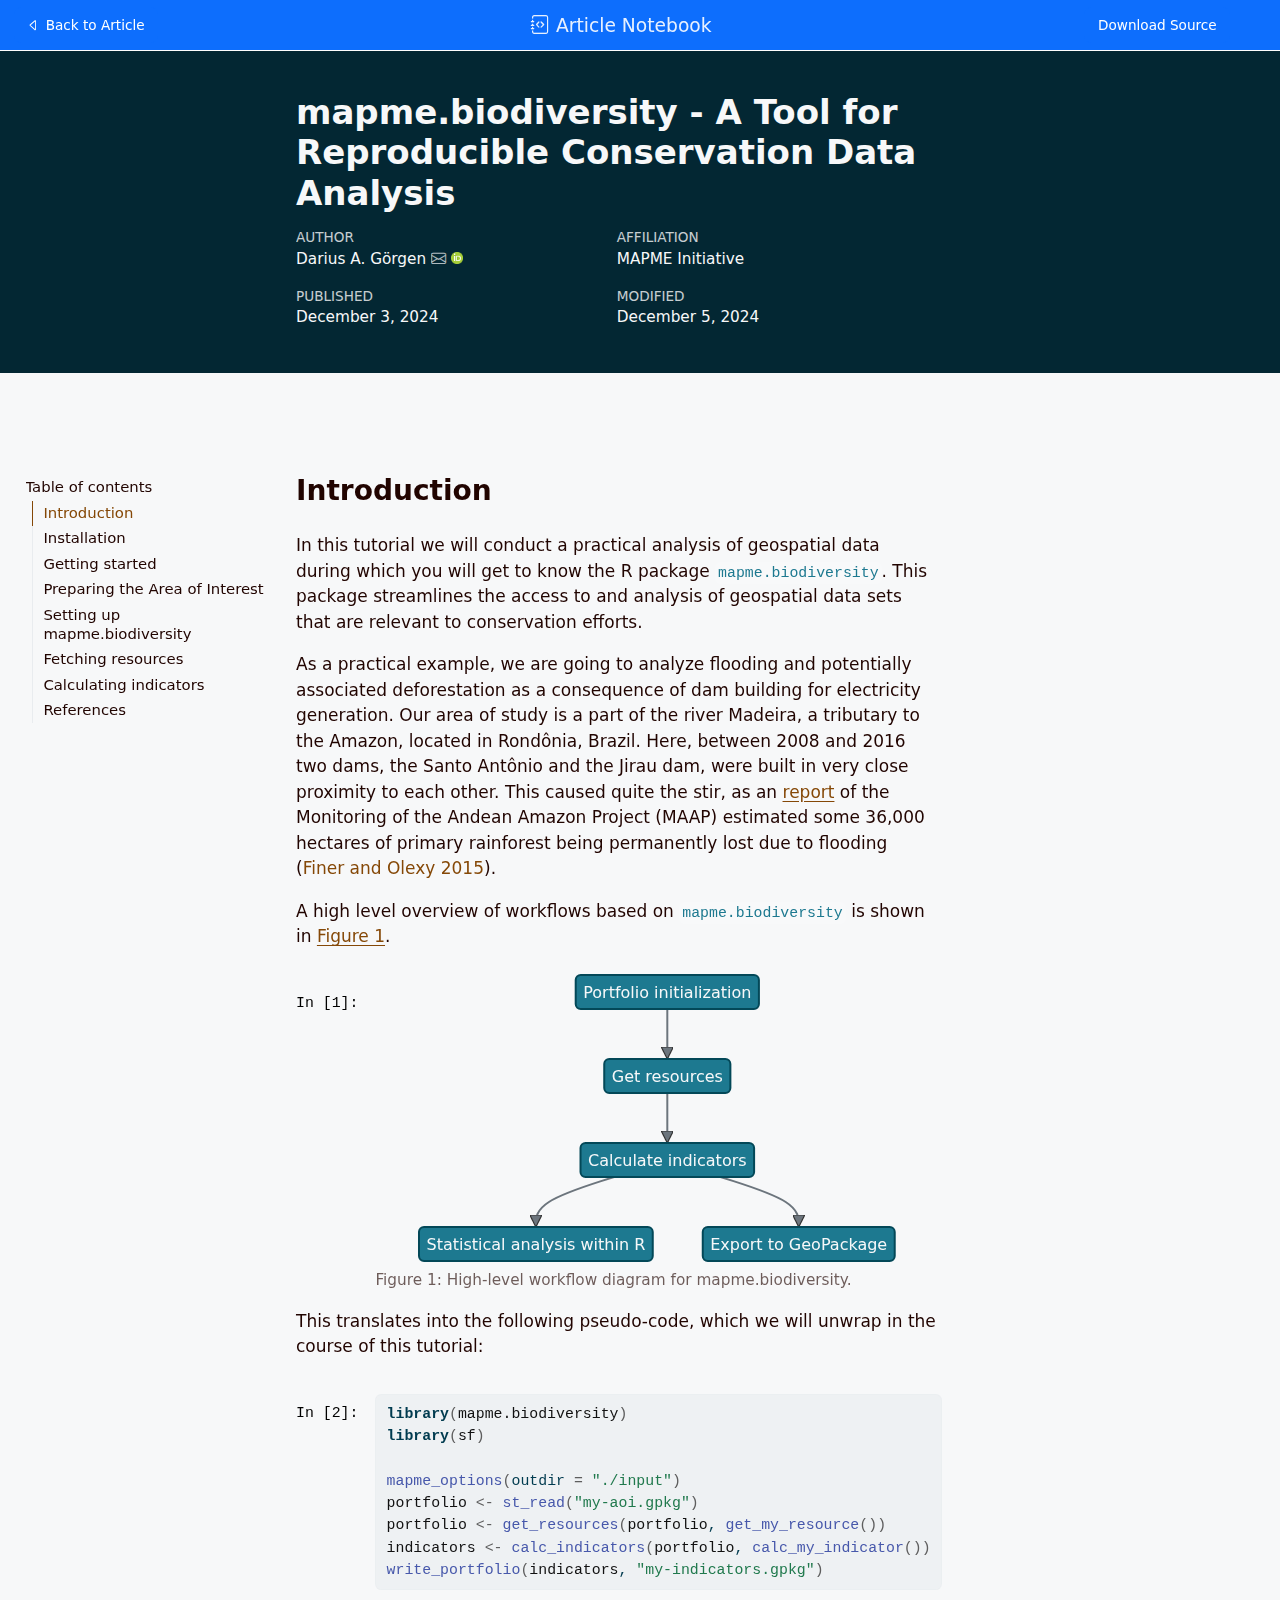
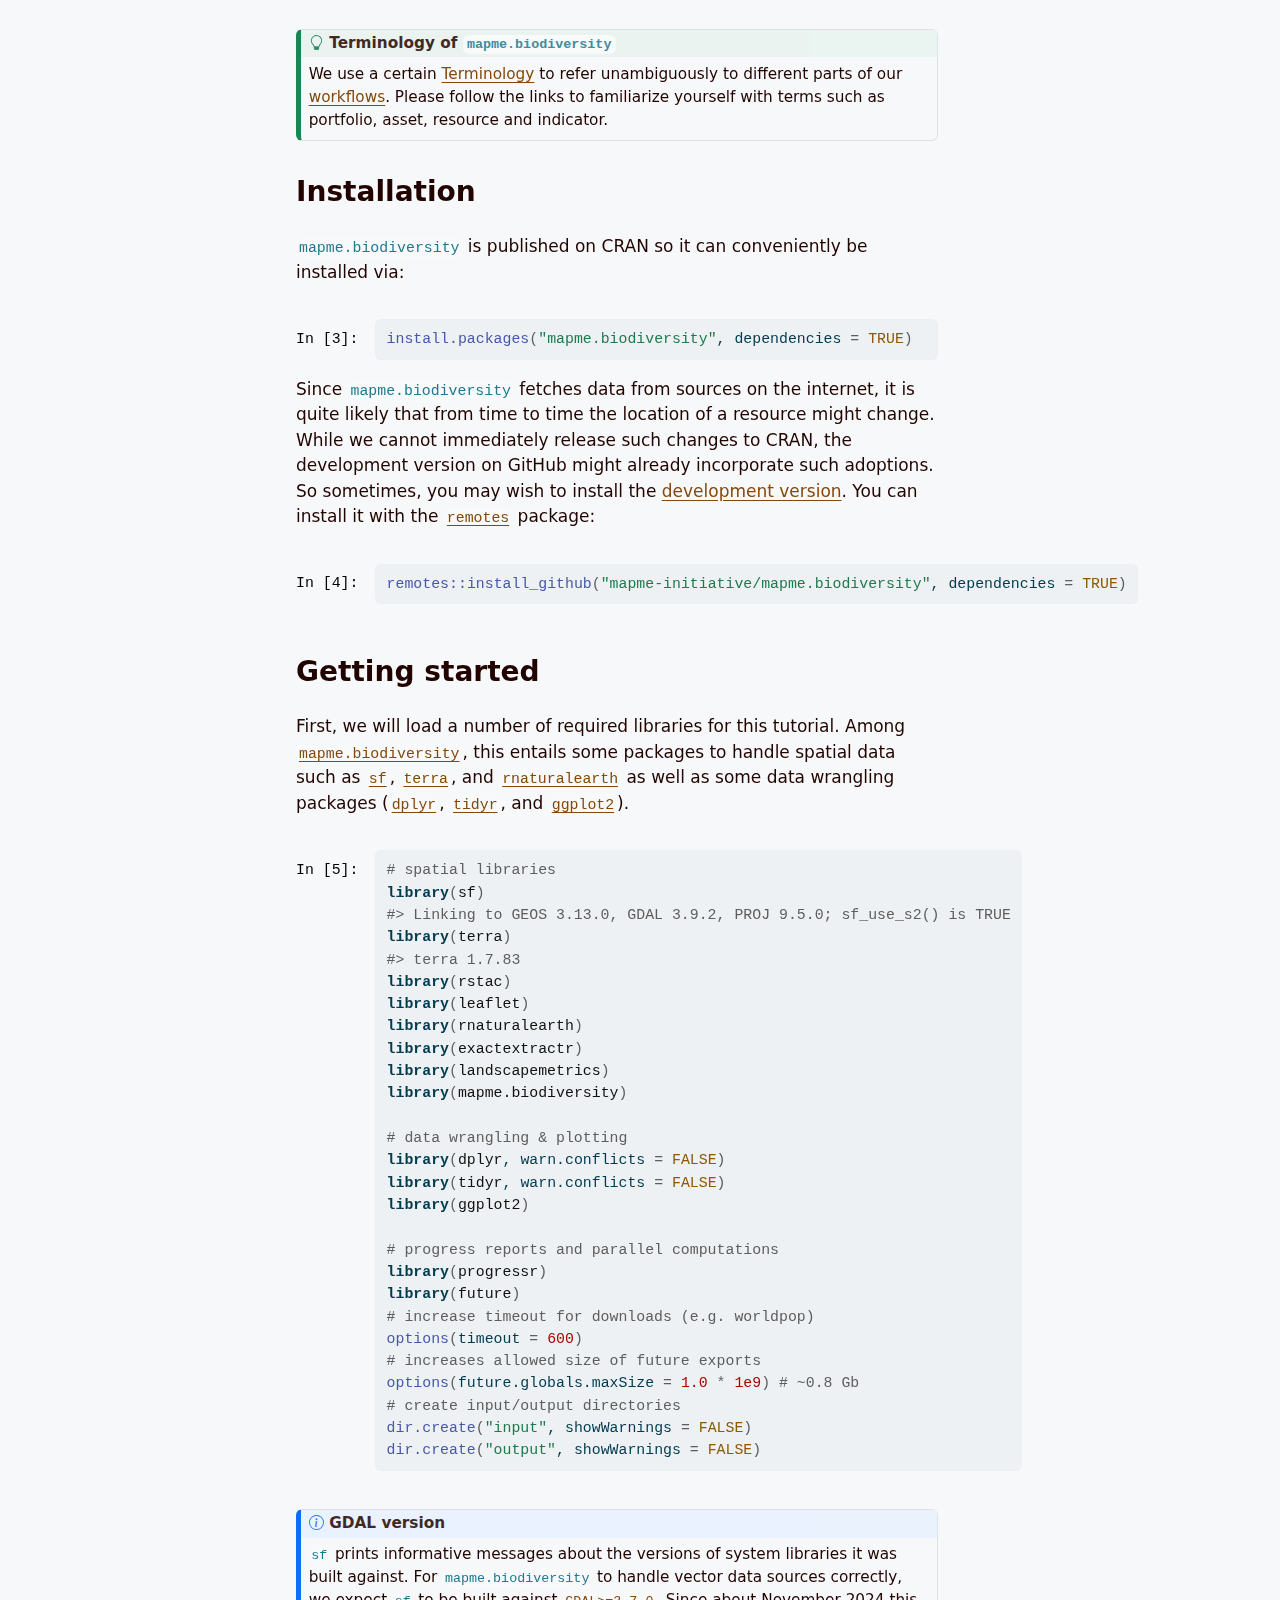
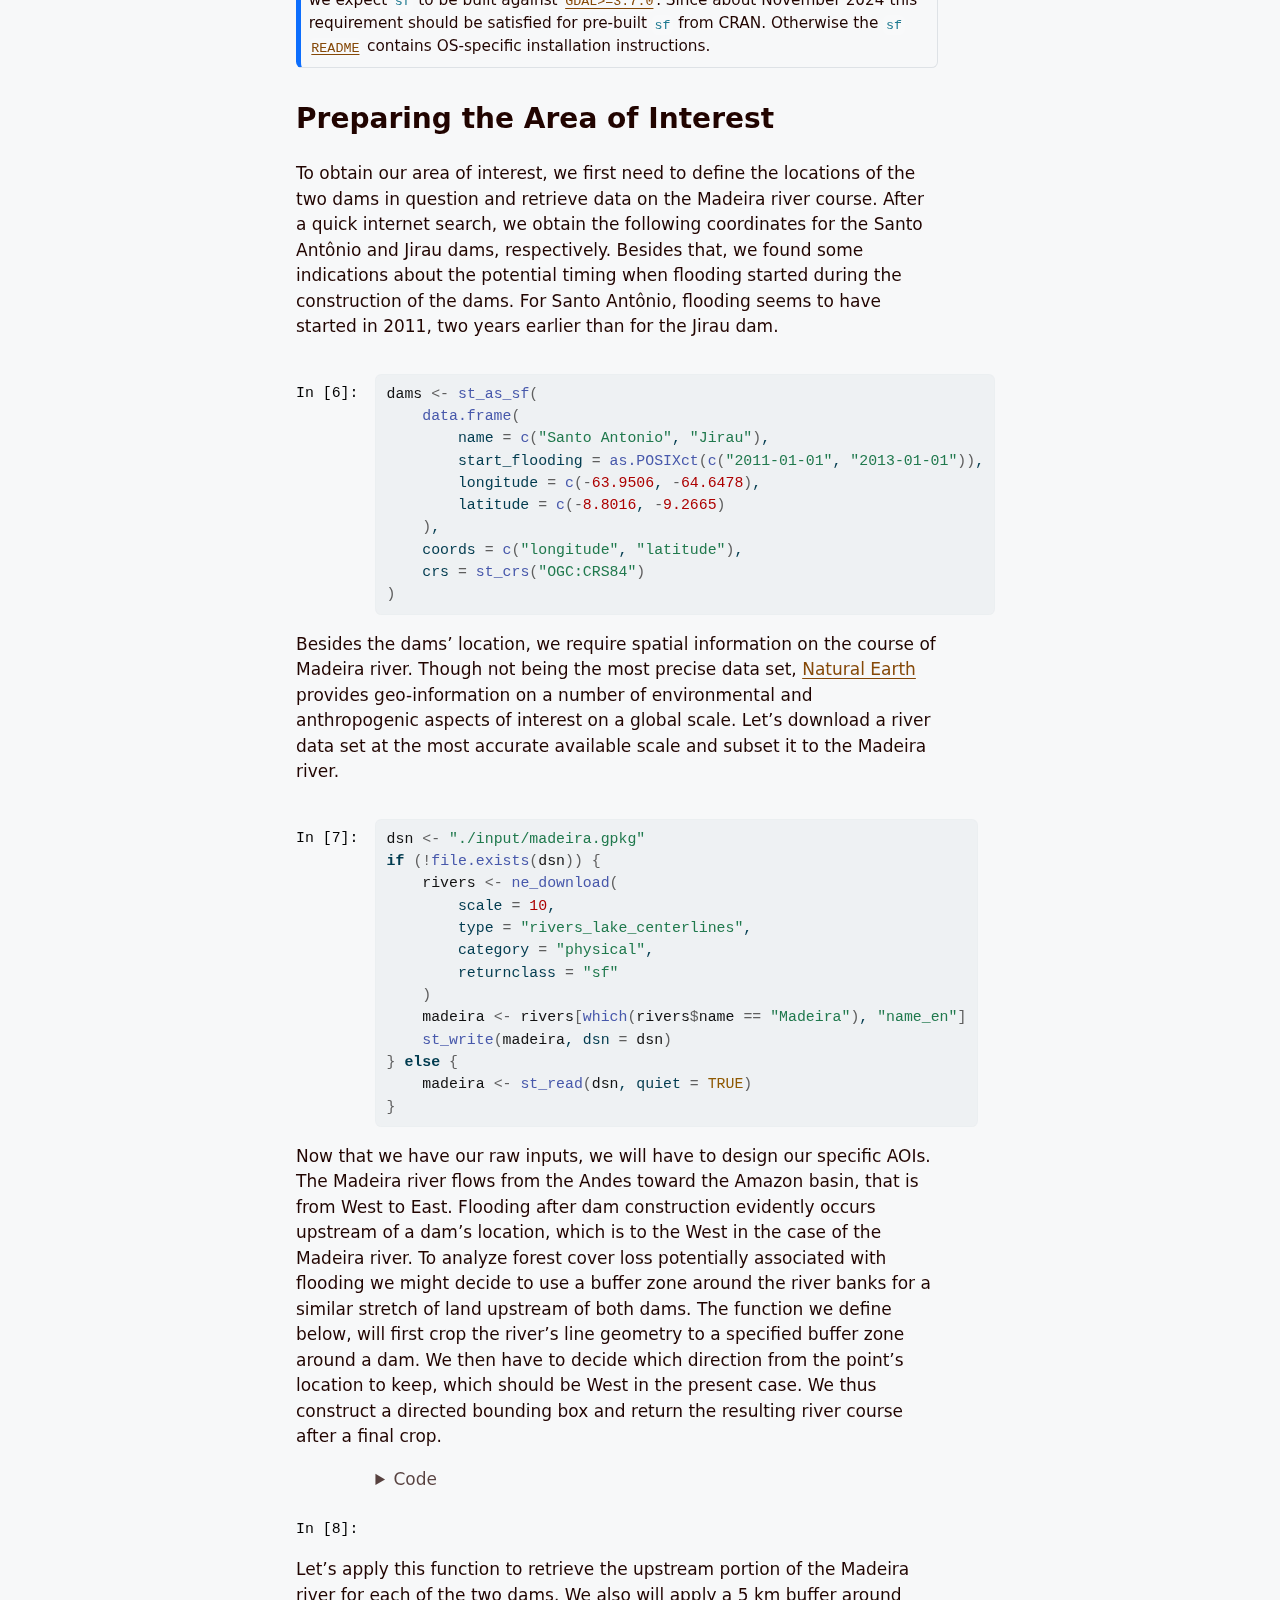
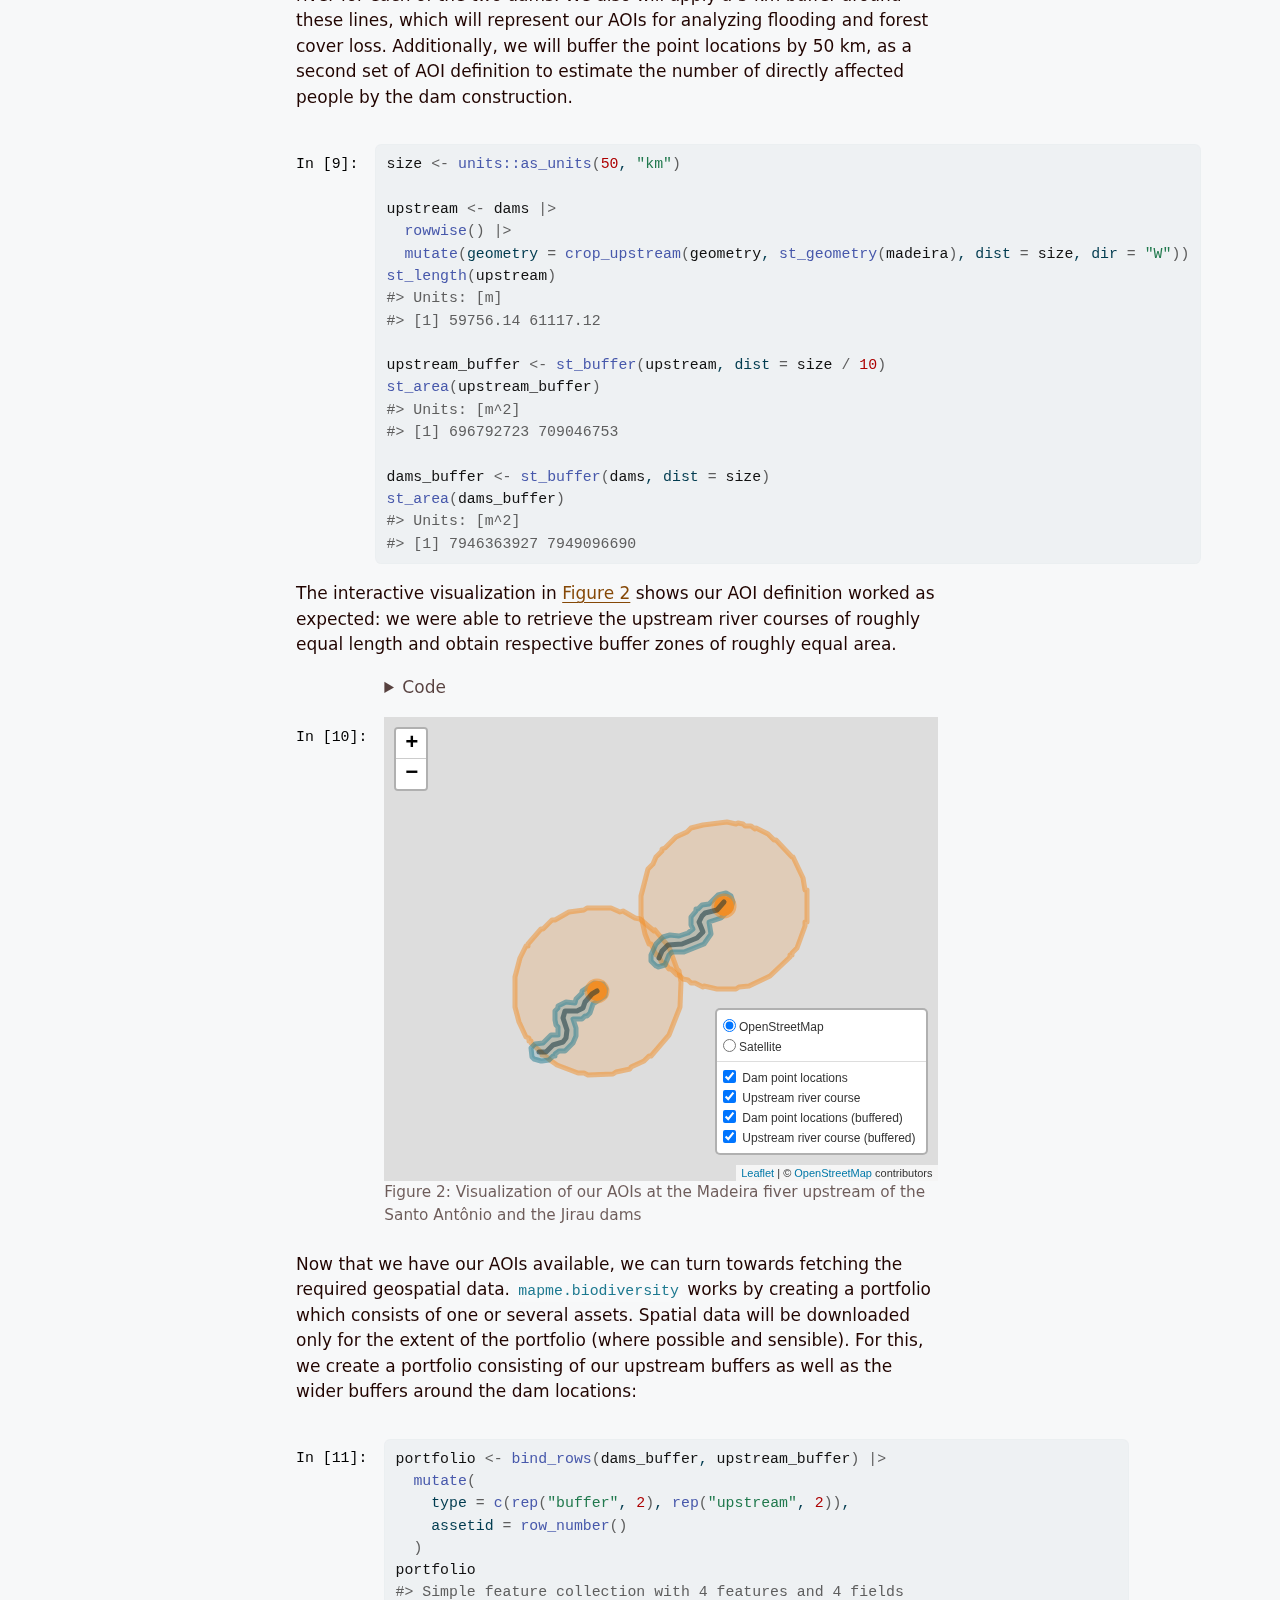
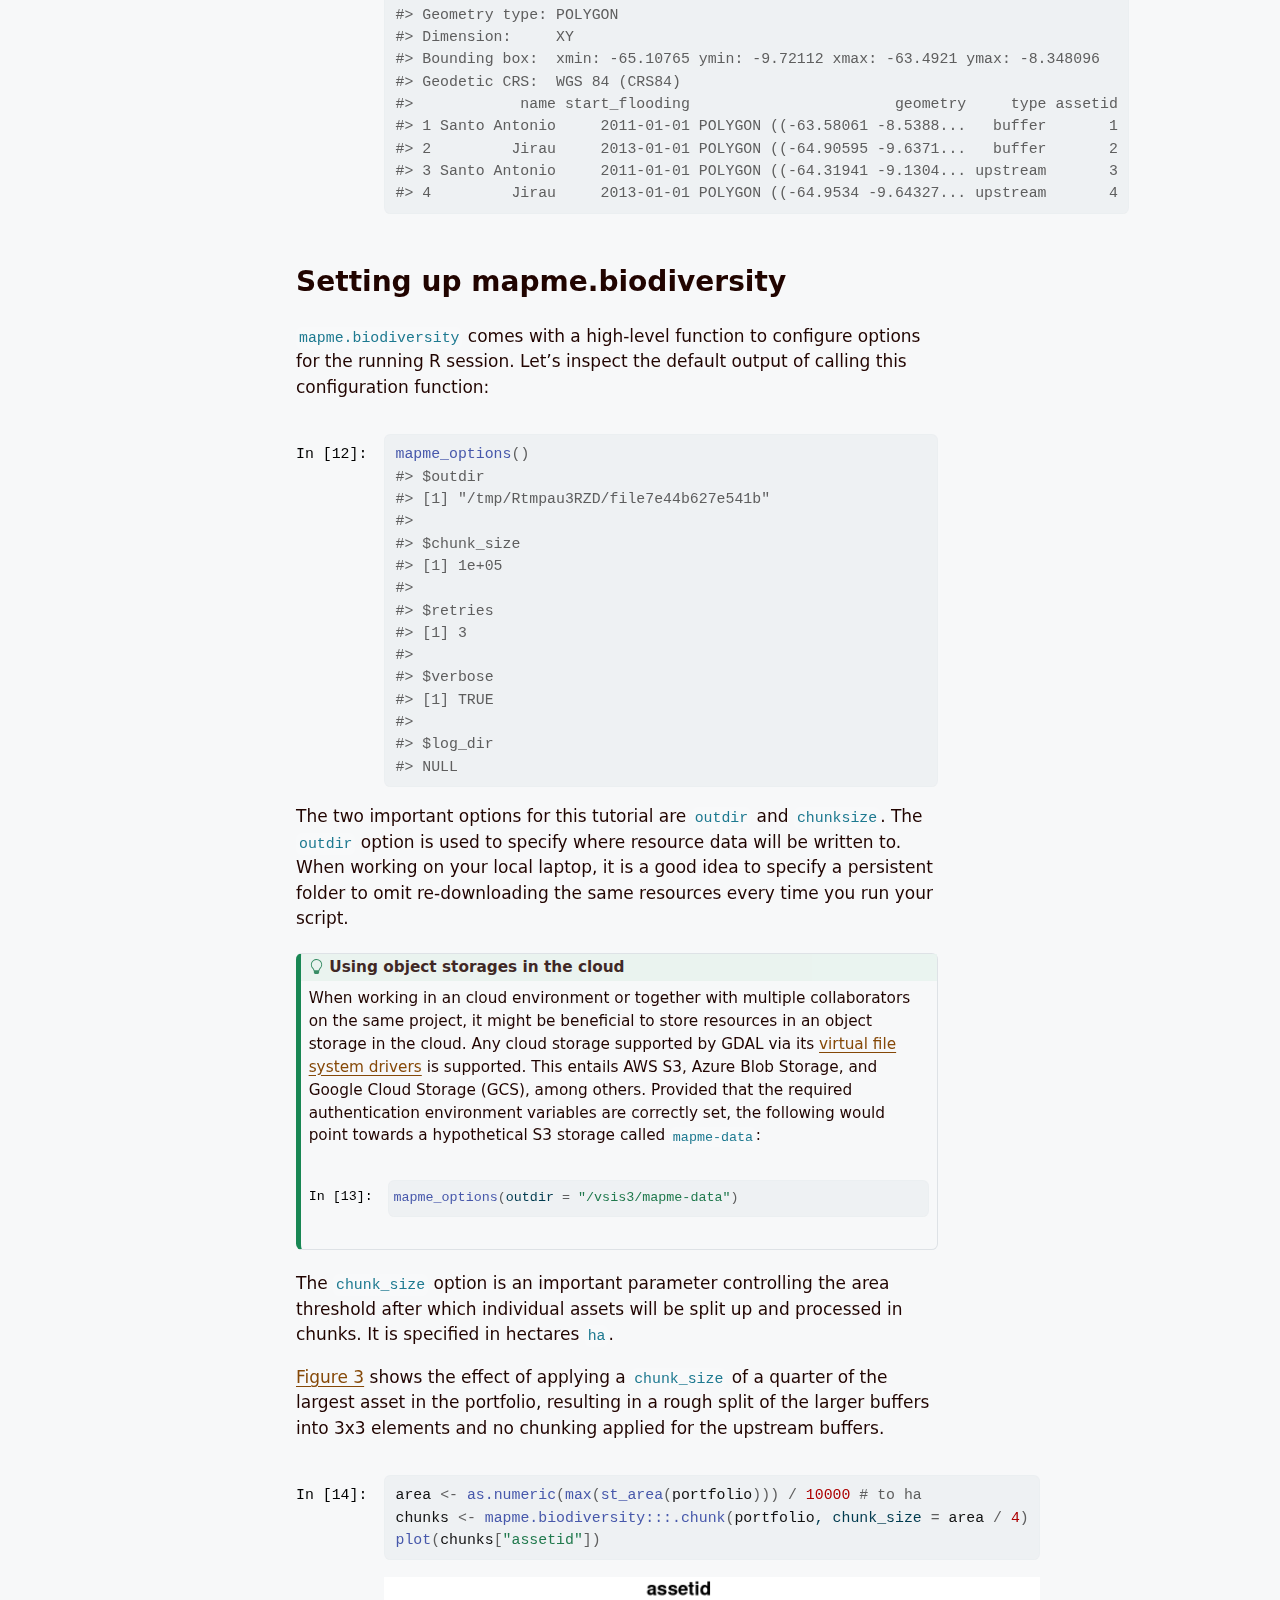
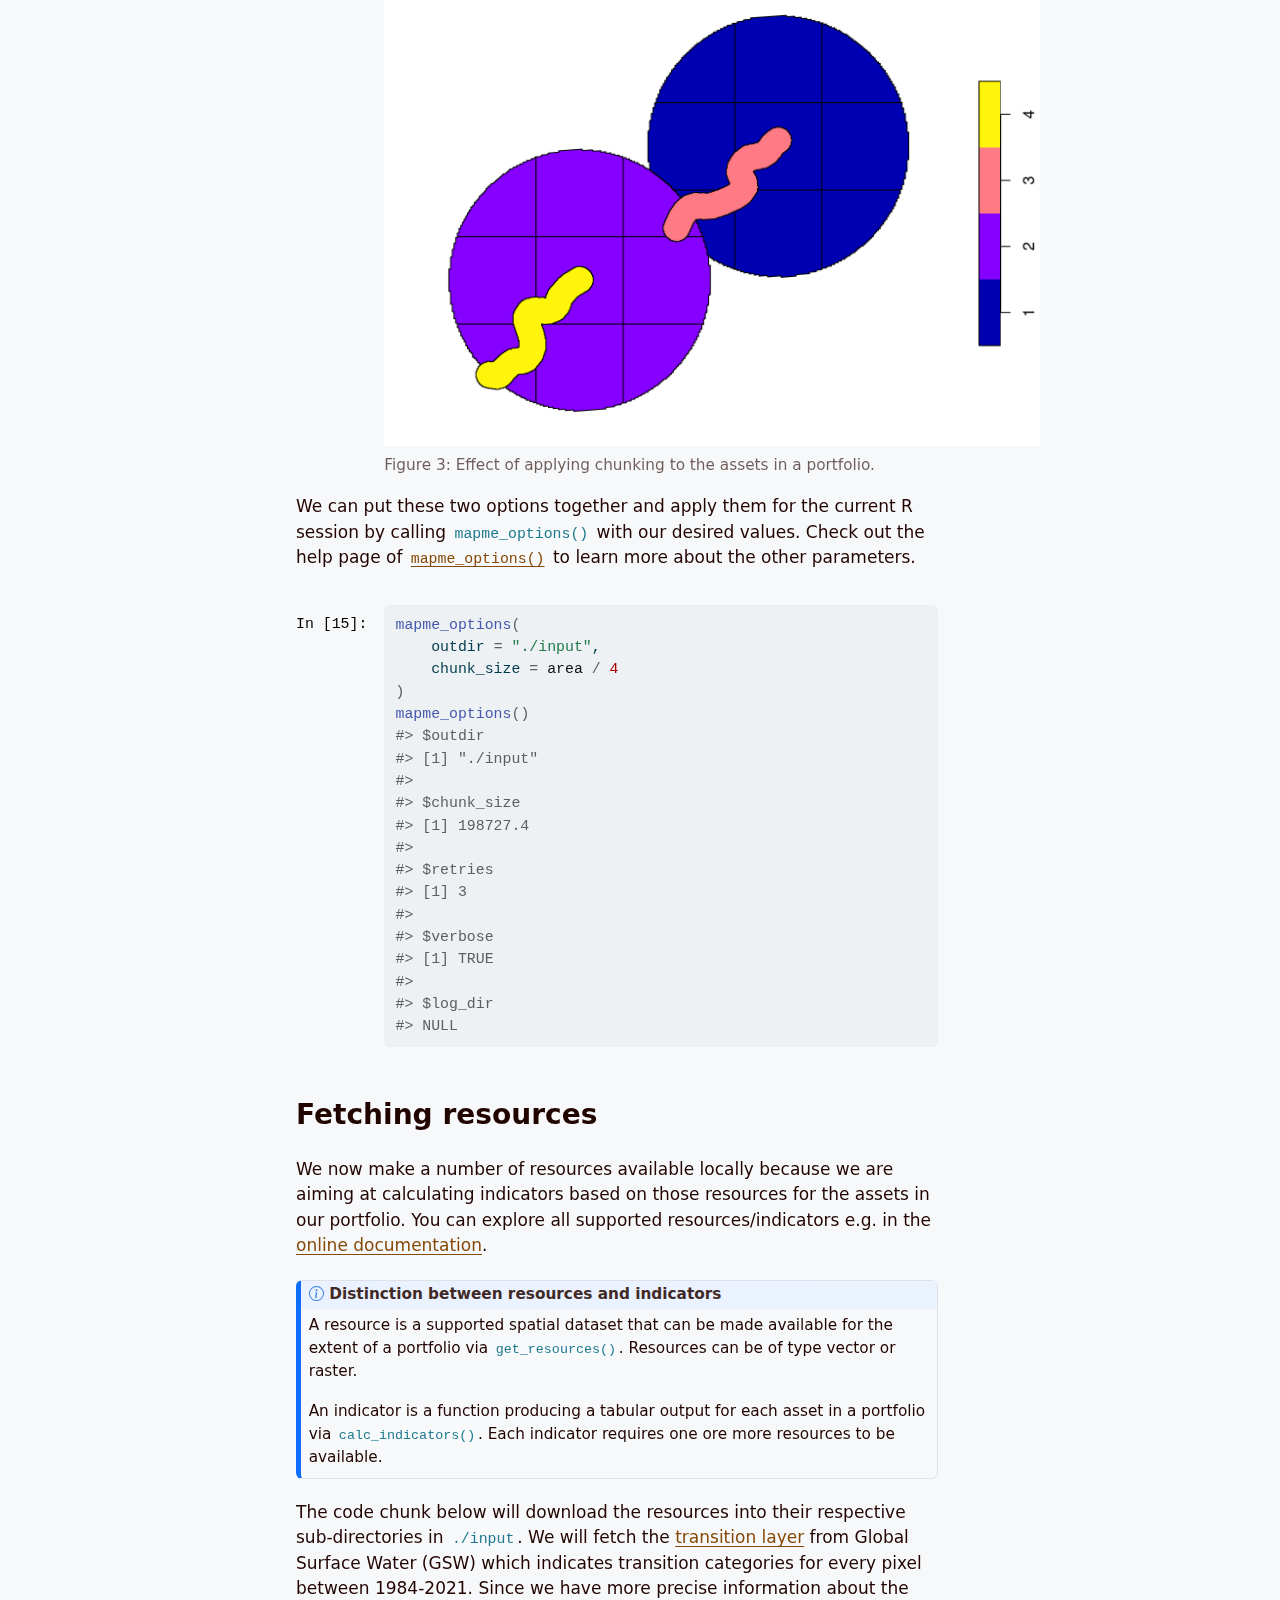
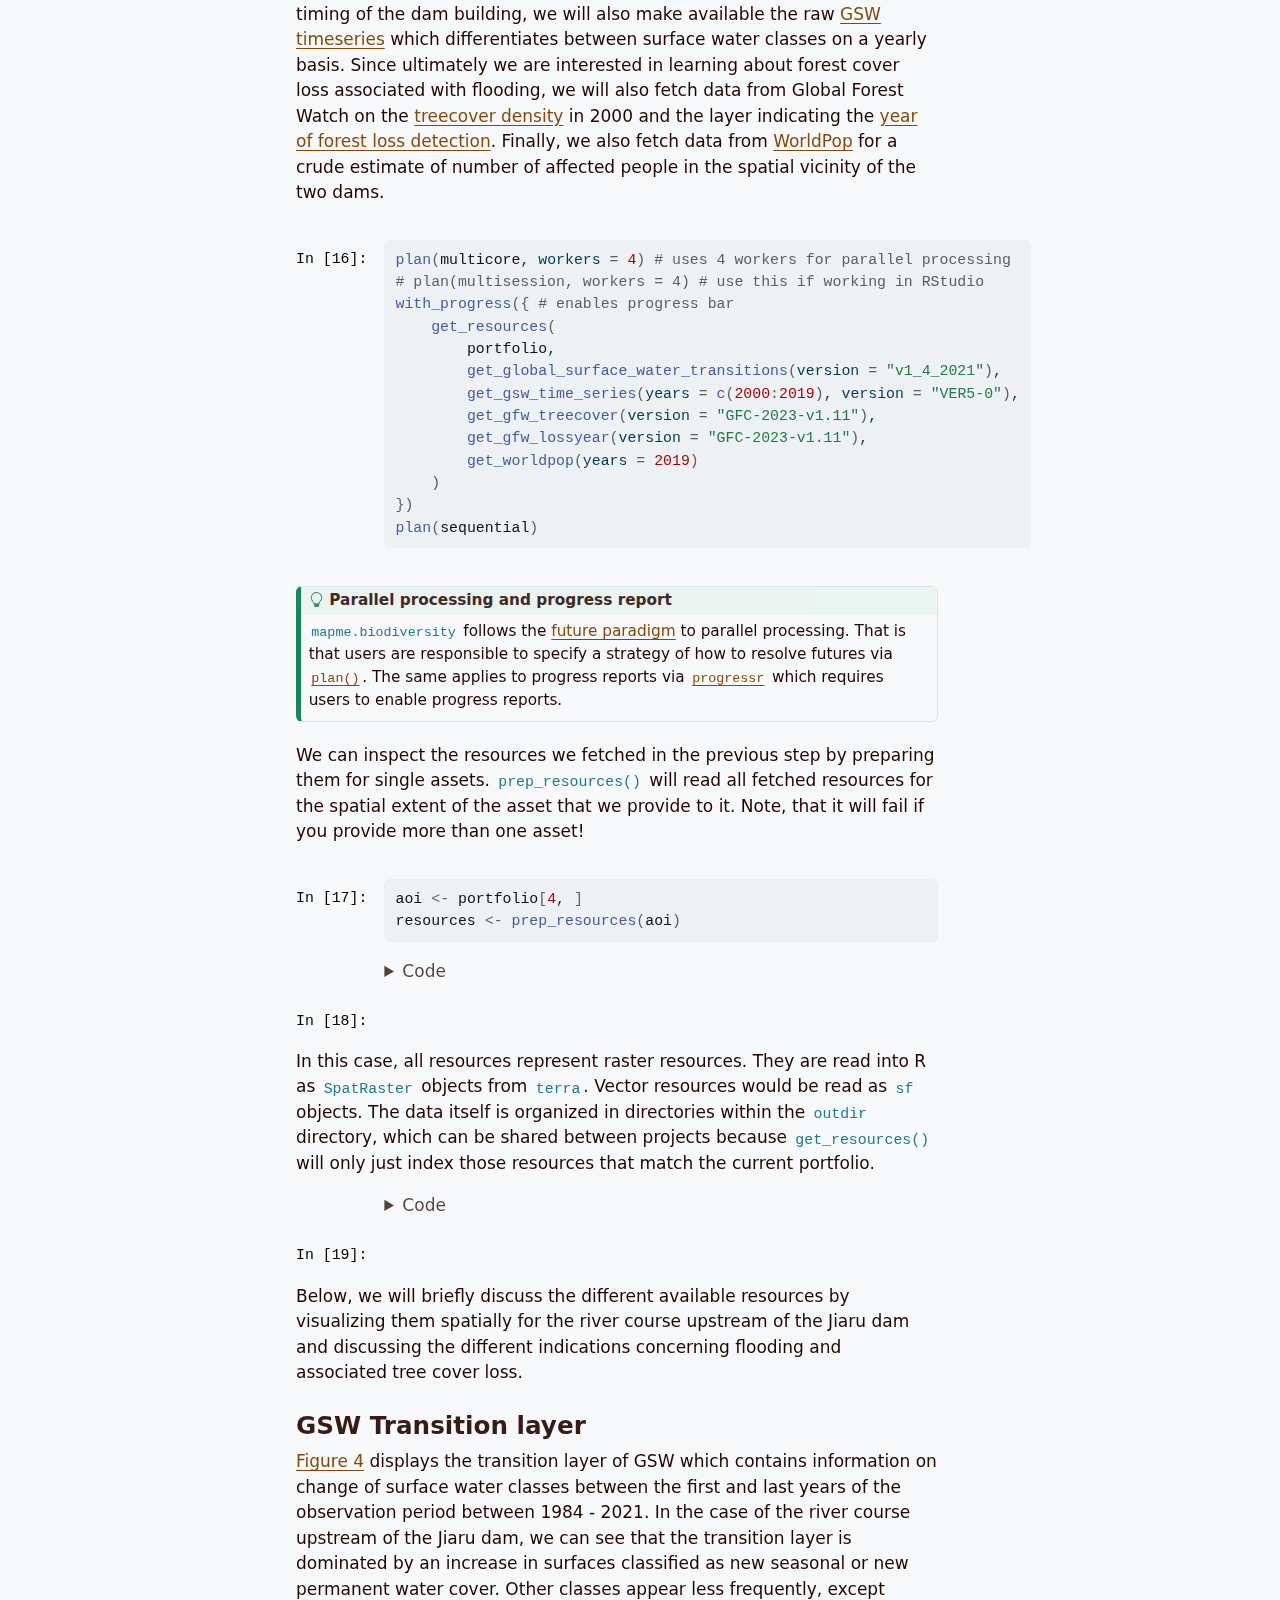
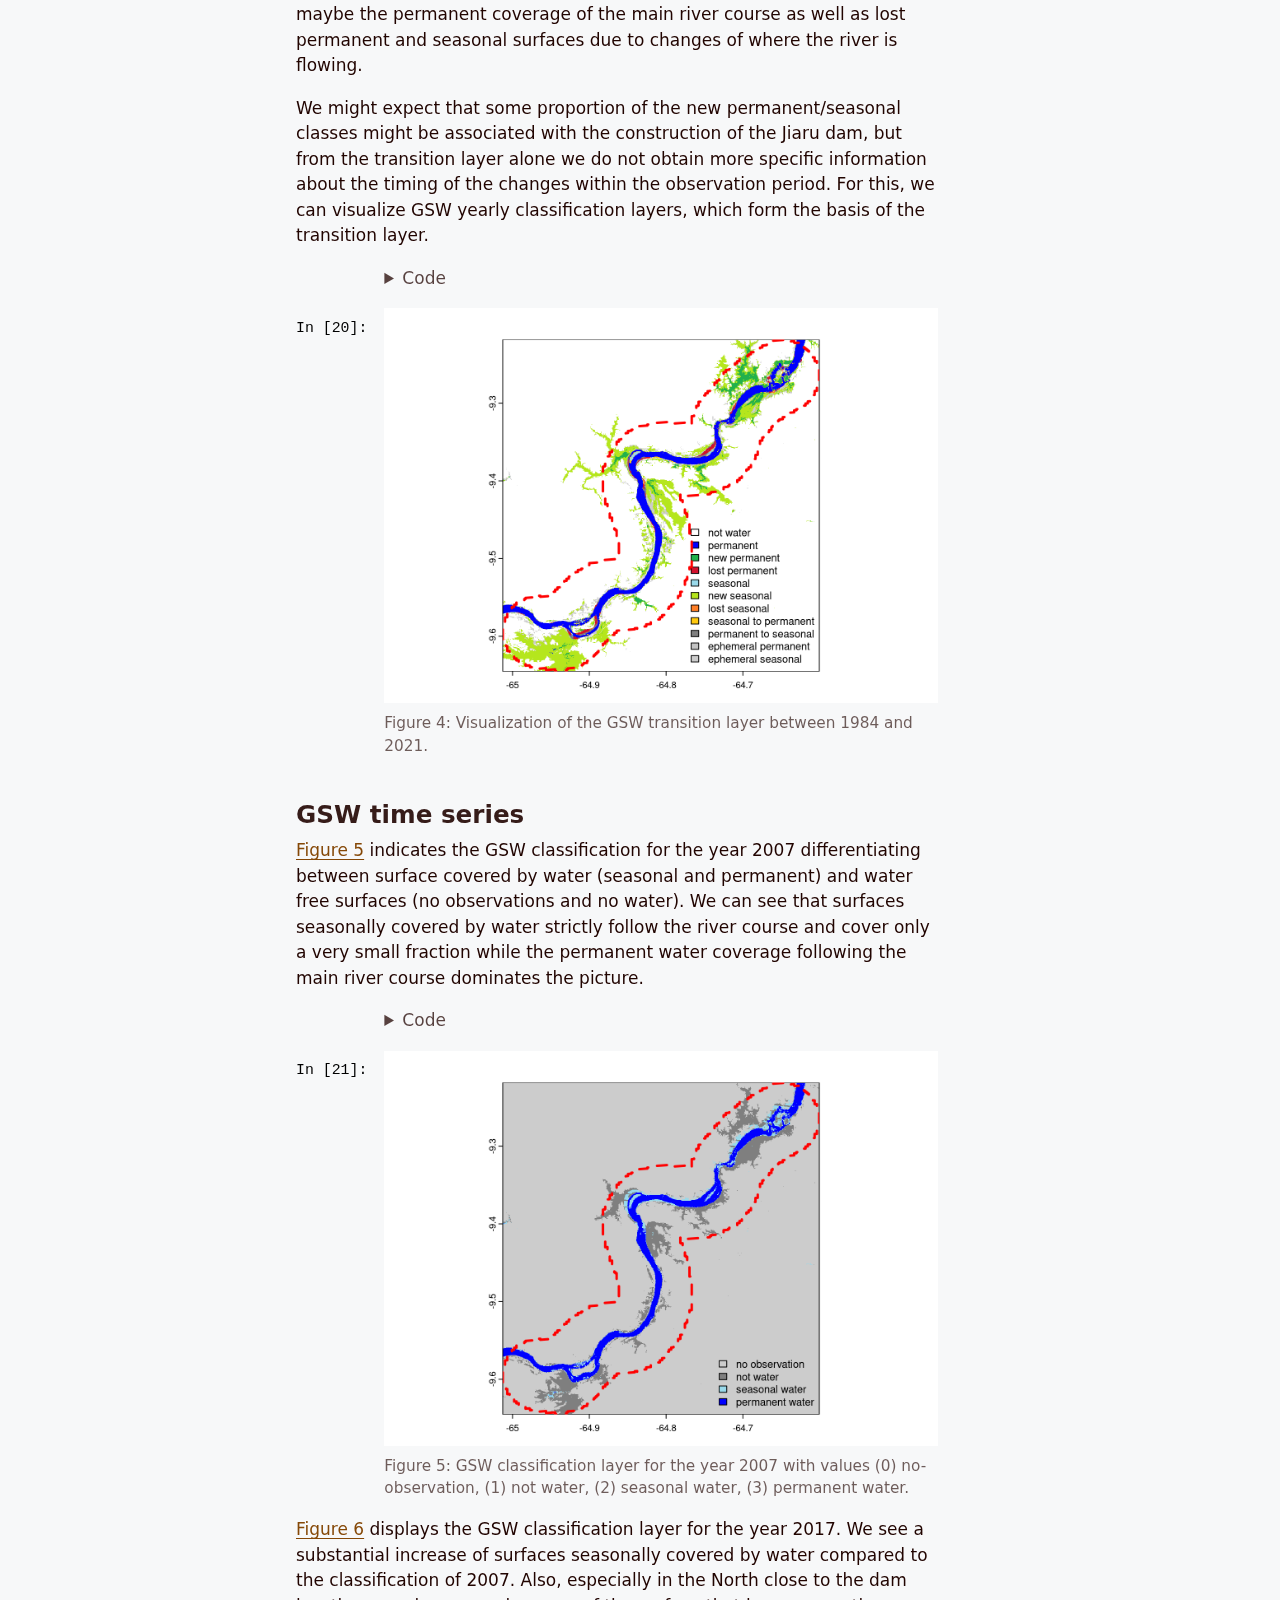
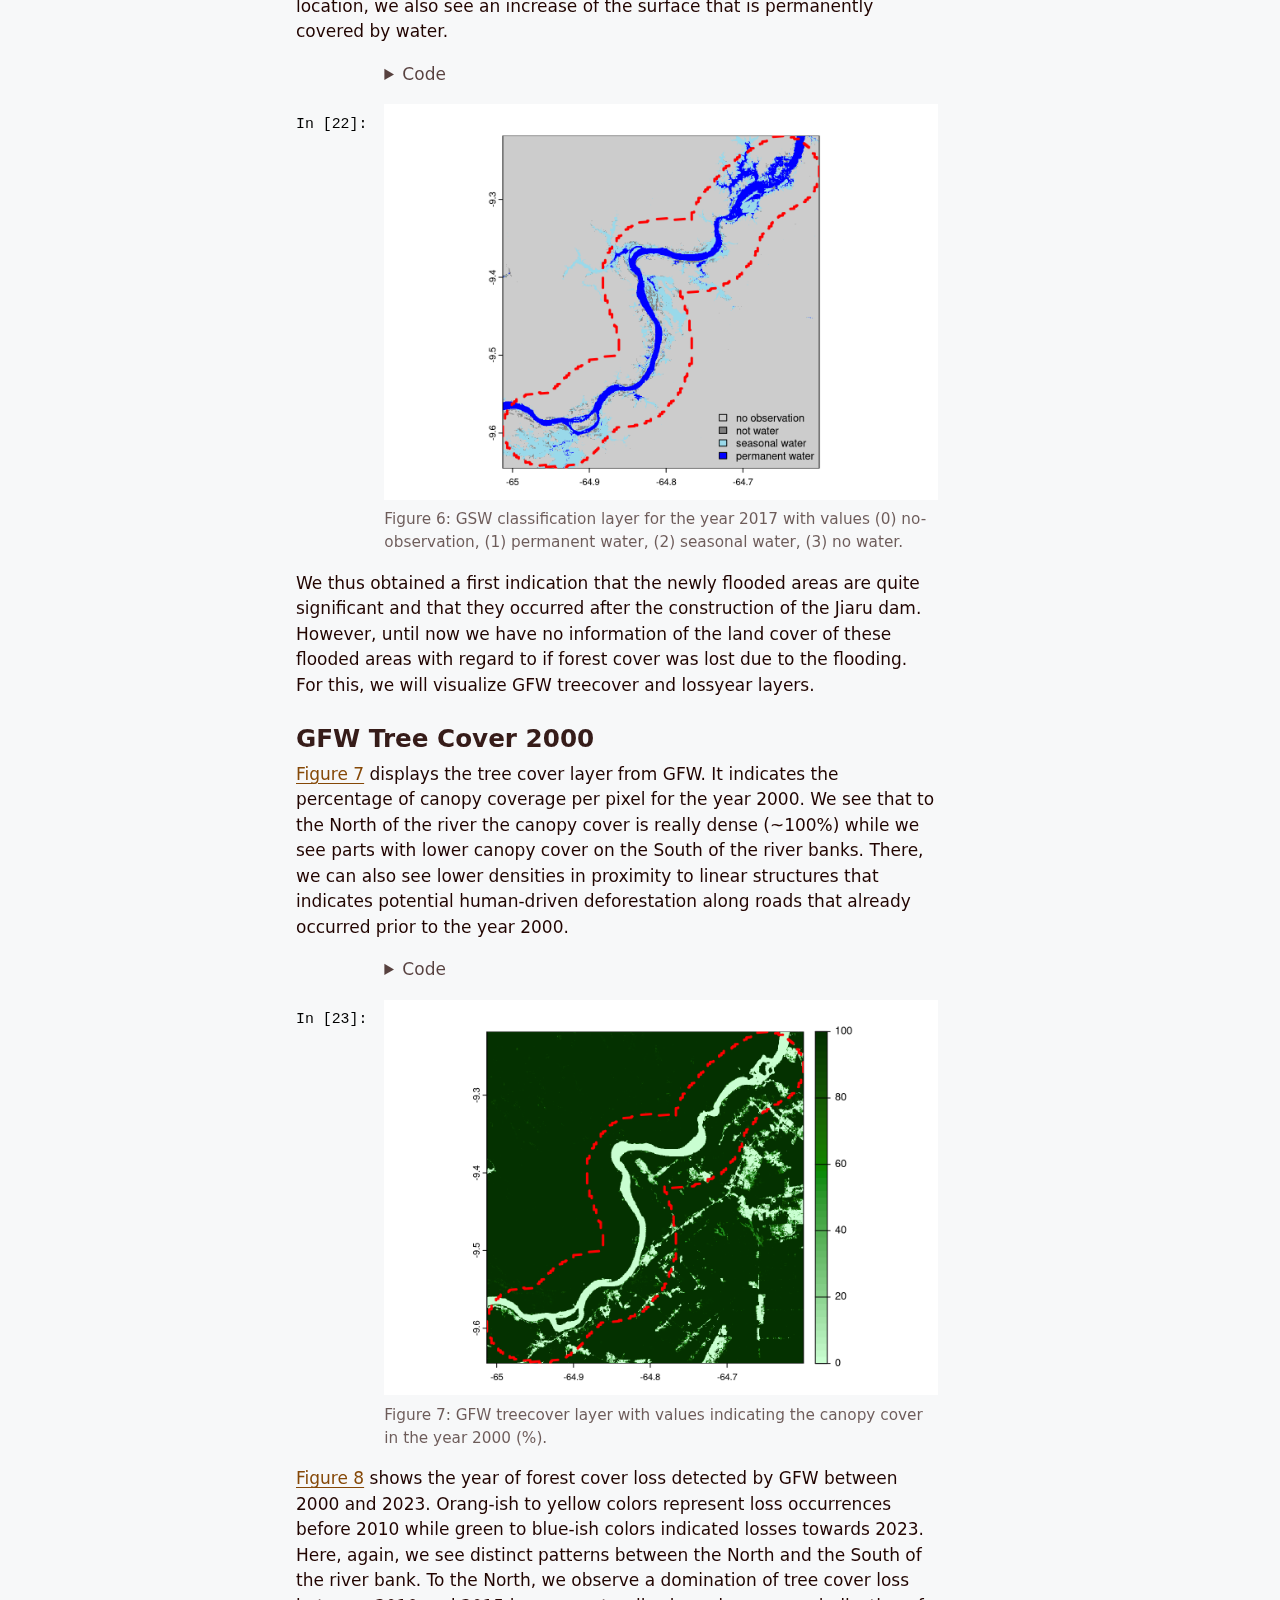
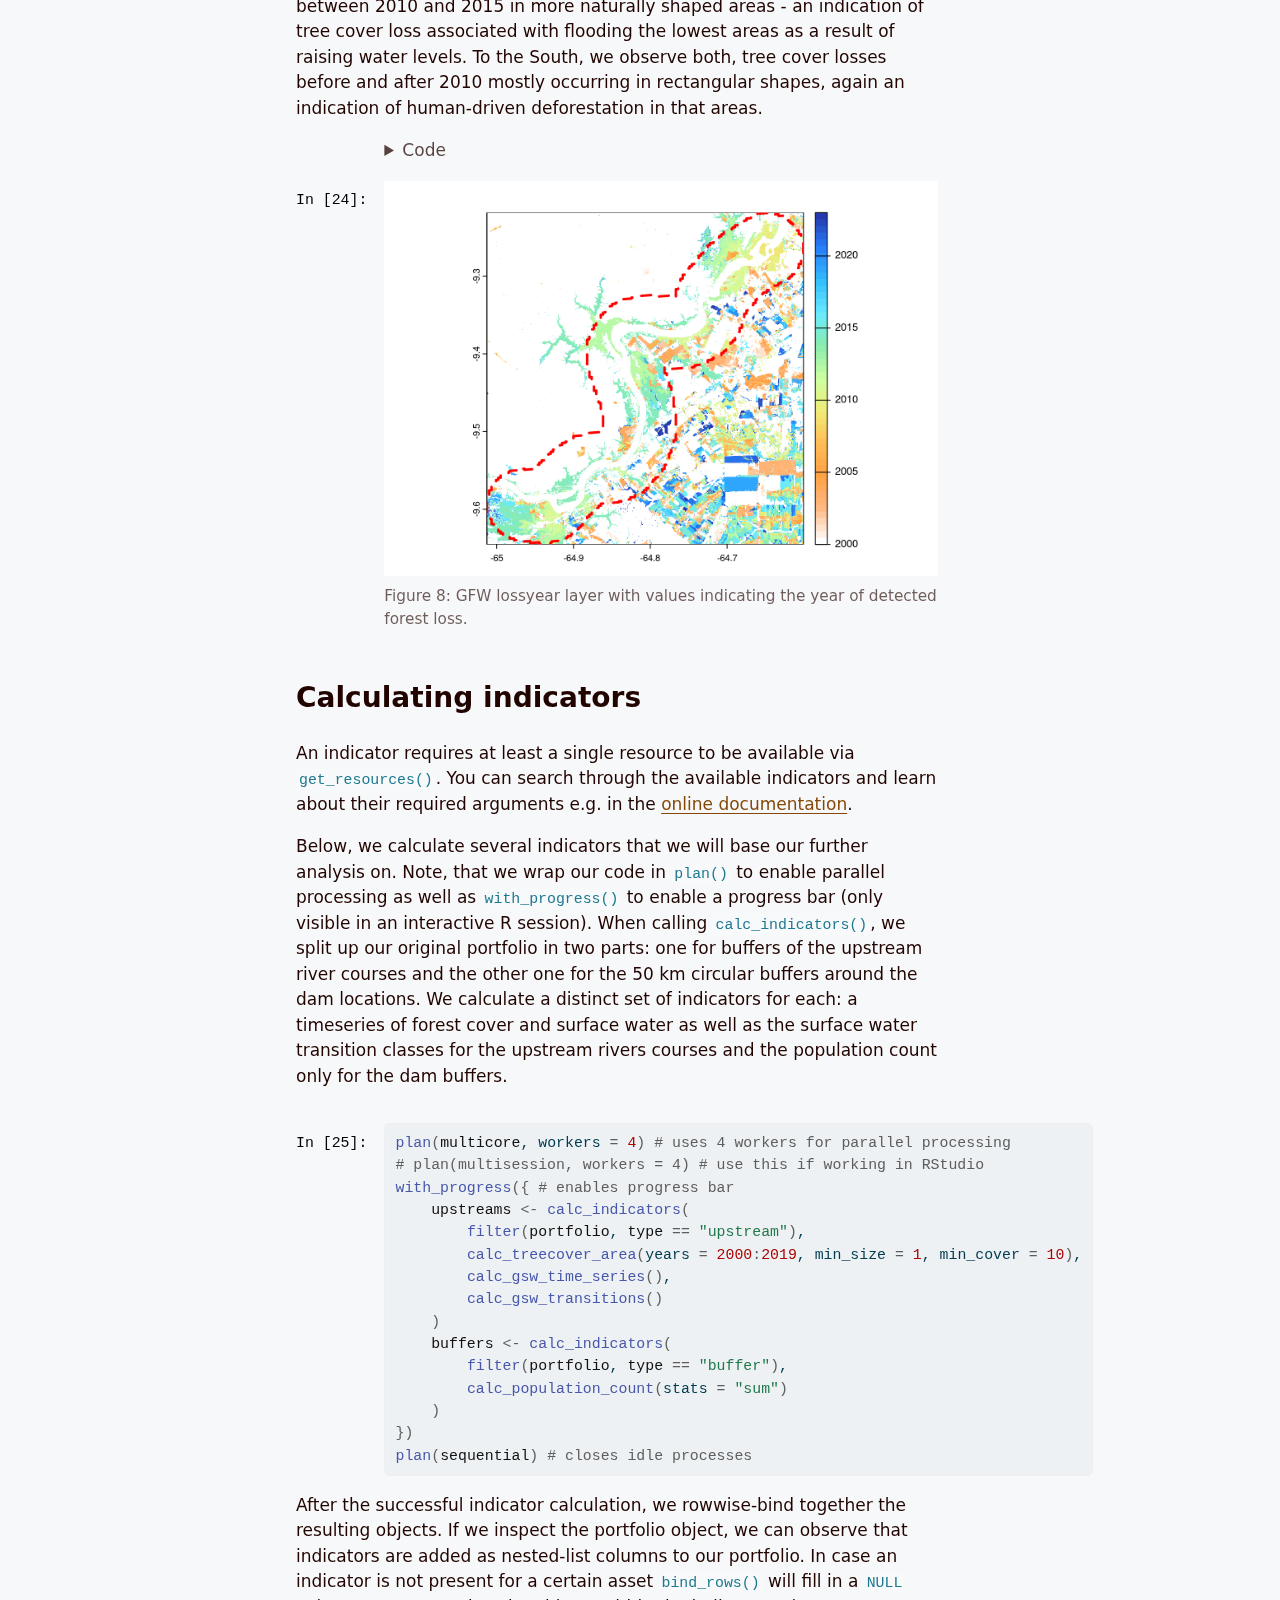
==== commit ca0934ea: "Built site for gh-pages" ====
--- a/index-preview.html
+++ b/index-preview.html
@@ -182,7 +182,7 @@
 <script src="site_libs/htmlwidgets-1.6.4/htmlwidgets.js"></script><script src="site_libs/jquery-3.6.0/jquery-3.6.0.min.js"></script><link href="site_libs/leaflet-1.3.1/leaflet.css" rel="stylesheet">
 <script src="site_libs/leaflet-1.3.1/leaflet.js"></script><link href="site_libs/leafletfix-1.0.0/leafletfix.css" rel="stylesheet">
 <script src="site_libs/proj4-2.6.2/proj4.min.js"></script><script src="site_libs/Proj4Leaflet-1.0.1/proj4leaflet.js"></script><link href="site_libs/rstudio_leaflet-1.3.1/rstudio_leaflet.css" rel="stylesheet">
-<script src="site_libs/leaflet-binding-2.2.2/leaflet.js"></script><script src="site_libs/leaflet-providers-2.0.0/leaflet-providers_2.0.0.js"></script><script src="site_libs/leaflet-providers-plugin-2.2.2/leaflet-providers-plugin.js"></script><link rel="stylesheet" href="styles.css">
+<script src="site_libs/leaflet-binding-2.2.2/leaflet.js"></script><script src="site_libs/leaflet-providers-2.0.0/leaflet-providers_2.0.0.js"></script><script src="site_libs/leaflet-providers-plugin-2.2.2/leaflet-providers-plugin.js"></script><link rel="stylesheet" href="assets/styles.css">
 <meta name="citation_title" content="mapme.biodiversity - A Tool for Reproducible Conservation Data Analysis">
 <meta name="citation_author" content="Darius A. Görgen">
 <meta name="citation_publication_date" content="2024-12-03">
@@ -511,8 +511,8 @@
 <span>    <span class="op">)</span> </span></code><button title="Copy to Clipboard" class="code-copy-button"><i class="bi"></i></button></pre></div>
 </details><div id="fig-leaflet-map" class="cell-output-display quarto-float quarto-figure quarto-figure-center anchored">
 <figure class="quarto-float quarto-float-fig figure"><div aria-describedby="fig-leaflet-map-caption-0ceaefa1-69ba-4598-a22c-09a6ac19f8ca">
-<div class="leaflet html-widget html-fill-item" id="htmlwidget-7f6b04c01aa2a843efaf" style="width:100%;height:464px;"></div>
-<script type="application/json" data-for="htmlwidget-7f6b04c01aa2a843efaf">{"x":{"options":{"crs":{"crsClass":"L.CRS.EPSG3857","code":null,"proj4def":null,"projectedBounds":null,"options":{}}},"calls":[{"method":"addPolygons","args":[[[[{"lng":[-63.58061099735682,-63.58061099735682,-63.58356184052973,-63.58356184052973,-63.58651272056326,-63.58651272056326,-63.58651272056326,-63.5920457199019,-63.5920457199019,-63.59241459112586,-63.59241459112586,-63.59831660887191,-63.59831660887191,-63.60348099500035,-63.60348099500035,-63.60421877362868,-63.60421877362868,-63.60716991108209,-63.60716991108208,-63.61012108522338,-63.61012108522338,-63.61012108522338,-63.61602354348319,-63.61602354348319,-63.62045048332308,-63.62045048332308,-63.6219261482353,-63.6219261482353,-63.62487750549194,-63.62487750549194,-63.62782889930682,-63.62782889930682,-63.63373179652485,-63.63373179652485,-63.63963483971646,-63.63963483971646,-63.6448001221171,-63.64480012211709,-63.64553802870868,-63.64553802870868,-63.64996551603043,-63.64996551603043,-63.65144136332851,-63.65144136332851,-63.65439308519471,-63.65439308519471,-63.65734484340292,-63.65734484340292,-63.66029663793151,-63.66029663793151,-63.66324846875885,-63.66324846875885,-63.6662003358633,-63.6662003358633,-63.66915223922321,-63.66915223922321,-63.67210417881694,-63.67210417881695,-63.67505615462287,-63.67505615462287,-63.67800816661932,-63.67800816661932,-63.68096021478466,-63.68096021478466,-63.68538835480199,-63.68538835480199,-63.68686441953542,-63.68686441953542,-63.69129266788079,-63.69129266788079,-63.69276876870191,-63.69276876870191,-63.69867326211089,-63.69867326211089,-63.70457789958905,-63.70457789958905,-63.71048268096312,-63.71048268096312,-63.71934012244979,-63.71934012244979,-63.72229267470548,-63.72229267470549,-63.728197886727,-63.728197886727,-63.73410324195082,-63.73410324195082,-63.74000874020349,-63.74443795765129,-63.74443795765129,-63.74591438131149,-63.74591438131149,-63.75182016510129,-63.75182016510129,-63.75772609139934,-63.76326302657579,-63.76326302657579,-63.76363216003202,-63.76363216003202,-63.7695383708257,-63.77249152947866,-63.77249152947866,-63.77544472360674,-63.77544472360674,-63.78135121820144,-63.78135121820144,-63.79316463213688,-63.79316463213688,-63.79907155113008,-63.80497861124188,-63.80497861124188,-63.81679315412578,-63.8197468777742,-63.8197468777742,-63.82270063655011,-63.82270063655011,-63.82860825939744,-63.83442371261773,-63.83442371261773,-63.83451602249382,-63.83451602249382,-63.84042392566521,-63.84928604268229,-63.84928604268229,-63.85224015153695,-63.85224015153695,-63.85814847388912,-63.86405693562002,-63.8684883732807,-63.86848837328071,-63.86996553655546,-63.86996553655546,-63.87587427652128,-63.88769217284711,-63.8906467335503,-63.8906467335503,-63.8936013288586,-63.8936013288586,-63.8995106232034,-63.90542005570716,-63.91132962619552,-63.91723933449407,-63.92019424026765,-63.92019424026765,-63.92314918042837,-63.92314918042837,-63.93496928450637,-63.95861113661296,-64.00590137750739,-64.02954974392279,-64.04137473372472,-64.04728742966164,-64.04728742966164,-64.05320025938903,-64.05911322273181,-64.0650263195148,-64.07093954956278,-64.07093954956278,-64.07389621450641,-64.07389621450641,-64.07685291270057,-64.08868003754445,-64.09459379889996,-64.09459379889996,-64.09496341338222,-64.09496341338222,-64.10050769264406,-64.10642171860138,-64.11233587659653,-64.11233587659653,-64.1127055158513,-64.1127055158513,-64.12416458799854,-64.13007914105444,-64.13007914105444,-64.13599382544625,-64.14190864099842,-64.14190864099842,-64.14782358753537,-64.15373866488149,-64.15373866488149,-64.1539235131544,-64.1539235131544,-64.15965387286113,-64.16556921129863,-64.16556921129862,-64.17148468001827,-64.17740027884435,-64.17740027884435,-64.18331600760109,-64.18331600760109,-64.18627392064853,-64.18627392064853,-64.19514785420338,-64.19514785420338,-64.20106397169728,-64.20106397169728,-64.20402207891547,-64.20402207891547,-64.20698021841851,-64.21289659419115,-64.21289659419114,-64.21881309883928,-64.21881309883928,-64.22029224511748,-64.22029224511748,-64.22472973218693,-64.22472973218693,-64.22768809706808,-64.22768809706808,-64.23064649405811,-64.23656338427681,-64.23656338427681,-64.24248040266693,-64.24248040266693,-64.24839754905243,-64.24839754905243,-64.25431482325716,-64.25431482325716,-64.26023222510501,-64.26023222510501,-64.26614975441981,-64.26614975441981,-64.27206741102533,-64.27206741102533,-64.27798519474537,-64.27798519474537,-64.28390310540365,-64.28390310540365,-64.2898211428239,-64.2898211428239,-64.29278020901465,-64.29278020901465,-64.29573930682979,-64.29573930682979,-64.29721886758959,-64.29721886758959,-64.30165759724495,-64.30165759724495,-64.30757601389305,-64.30757601389305,-64.31349455659768,-64.31349455659768,-64.31349455659768,-64.31497421194948,-64.31497421194948,-64.31941322518237,-64.31941322518237,-64.32533201947068,-64.32533201947068,-64.32607187758646,-64.32607187758646,-64.33125093928612,-64.33125093928612,-64.33125093928612,-64.33421044621134,-64.33421044621134,-64.33716998445216,-64.33716998445216,-64.34308915479227,-64.34308915479227,-64.34308915479227,-64.34900845012986,-64.34900845012986,-64.34900845012986,-64.35492787028832,-64.35492787028832,-64.35492787028832,-64.360847415091,-64.360847415091,-64.360847415091,-64.36676708436127,-64.36676708436127,-64.36676708436127,-64.36676708436127,-64.36750705176287,-64.36750705176287,-64.3726868779224,-64.3726868779224,-64.37268687792239,-64.37564682125682,-64.37564682125681,-64.37860679559769,-64.37860679559769,-64.37860679559769,-64.37860679559769,-64.3815668009229,-64.3815668009229,-64.38452683721039,-64.38452683721037,-64.38452683721037,-64.38600686695806,-64.38600686695806,-64.39044700258368,-64.3904470025837,-64.3904470025837,-64.3904470025837,-64.39044700258368,-64.3919270632439,-64.3919270632439,-64.39636729154081,-64.39636729154081,-64.39636729154081,-64.39636729154081,-64.39932748230804,-64.39932748230804,-64.40228770390492,-64.40228770390492,-64.40228770390492,-64.40228770390492,-64.40228770390492,-64.40228770390492,-64.40228770390492,-64.40228770390492,-64.40524795630931,-64.40524795630931,-64.40820823949912,-64.40820823949912,-64.40820823949912,-64.40820823949912,-64.40820823949912,-64.40820823949912,-64.40820823949912,-64.40820823949912,-64.40376782625755,-64.40376782625755,-64.40228770390492,-64.40228770390492,-64.40228770390492,-64.40228770390492,-64.40228770390492,-64.40228770390492,-64.40228770390492,-64.40228770390492,-64.39932748230804,-64.39932748230804,-64.39636729154081,-64.39636729154081,-64.39636729154081,-64.39636729154081,-64.39340713162532,-64.39340713162532,-64.39044700258368,-64.3904470025837,-64.39044700258368,-64.39044700258368,-64.3904470025837,-64.38748690443799,-64.38748690443799,-64.38452683721037,-64.38452683721037,-64.38452683721037,-64.37860679559769,-64.37860679559769,-64.37860679559769,-64.37860679559769,-64.37287187347199,-64.37287187347199,-64.37268687792239,-64.3726868779224,-64.37268687792239,-64.36676708436127,-64.36676708436127,-64.36676708436127,-64.36380723417872,-64.36380723417872,-64.360847415091,-64.360847415091,-64.360847415091,-64.35492787028832,-64.35492787028832,-64.35492787028832,-64.34974837082714,-64.34974837082714,-64.34900845012986,-64.34900845012986,-64.34900845012986,-64.34456896691505,-64.34456896691506,-64.34308915479227,-64.34308915479227,-64.34308915479227,-64.33864976530901,-64.33864976530903,-64.33716998445216,-64.33716998445216,-64.33716998445216,-64.33199081308038,-64.33199081308038,-64.33125093928612,-64.33125093928612,-64.33125093928612,-64.32533201947068,-64.32533201947068,-64.32533201947068,-64.31941322518237,-64.31941322518237,-64.31645387516603,-64.31645387516603,-64.31349455659768,-64.31349455659768,-64.30757601389305,-64.30757601389305,-64.30461678980092,-64.30461678980092,-64.30165759724495,-64.30165759724495,-64.30165759724495,-64.29573930682979,-64.29573930682979,-64.29130067196485,-64.29130067196485,-64.2898211428239,-64.2898211428239,-64.28390310540365,-64.28390310540365,-64.27798519474537,-64.27798519474537,-64.27354684504525,-64.27354684504525,-64.27206741102533,-64.27206741102533,-64.26910856682225,-64.26910856682224,-64.26614975441981,-64.26614975441981,-64.26614975441981,-64.26023222510501,-64.26023222510501,-64.25431482325716,-64.25431482325716,-64.24839754905243,-64.24839754905243,-64.24248040266693,-64.24248040266693,-64.23656338427681,-64.23656338427681,-64.23064649405811,-64.23064649405811,-64.22472973218694,-64.22472973218693,-64.21881309883928,-64.21881309883928,-64.21289659419115,-64.21289659419115,-64.20698021841851,-64.20698021841851,-64.20106397169728,-64.19810589678593,-64.19810589678593,-64.19514785420338,-64.19514785420338,-64.18997135754131,-64.18997135754131,-64.18923186611271,-64.18923186611271,-64.18331600760109,-64.18331600760109,-64.17740027884435,-64.17740027884435,-64.17148468001827,-64.16704806627145,-64.16704806627145,-64.16556921129862,-64.16556921129863,-64.15965387286113,-64.15965387286113,-64.15373866488149,-64.14930234461539,-64.14930234461539,-64.14782358753537,-64.14782358753537,-64.14190864099841,-64.14190864099842,-64.13599382544625,-64.13007914105444,-64.13007914105444,-64.12416458799854,-64.1197287595014,-64.1197287595014,-64.11825016645409,-64.11825016645409,-64.11233587659653,-64.10937878110521,-64.10937878110521,-64.10642171860138,-64.10642171860138,-64.10050769264406,-64.0975507292344,-64.0975507292344,-64.09459379889996,-64.09459379889996,-64.08868003754445,-64.08350560509625,-64.08350560509624,-64.08276640875289,-64.08276640875289,-64.07685291270056,-64.07093954956278,-64.07093954956278,-64.0650263195148,-64.05911322273181,-64.05393937250339,-64.05393937250338,-64.05320025938903,-64.05320025938903,-64.0362012346676,-64.0362012346676,-64.03546217175342,-64.03546217175342,-64.02954974392279,-64.02363745040788,-64.01772529138368,-64.01772529138368,-64.00590137750739,-63.99407800369342,-63.988166519747,-63.988166519747,-63.98225517134075,-63.97634395864947,-63.97043288184791,-63.96452194111085,-63.95861113661296,-63.95270046852893,-63.94678993703342,-63.94087954230103,-63.94087954230103,-63.93496928450637,-63.91132962619552,-63.88769217284712,-63.88769217284712,-63.88178315534325,-63.87587427652128,-63.86996553655546,-63.86405693562002,-63.85814847388912,-63.85224015153695,-63.84633196873762,-63.84042392566521,-63.84042392566521,-63.82860825939744,-63.81679315412578,-63.81679315412578,-63.81670085082803,-63.81670085082803,-63.8108858122984,-63.80497861124188,-63.79907155113008,-63.79907155113008,-63.79611807398279,-63.79611807398279,-63.79316463213688,-63.78135121820144,-63.78135121820144,-63.77839795318823,-63.77839795318823,-63.77544472360674,-63.7695383708257,-63.76363216003202,-63.76363216003202,-63.75772609139934,-63.75182016510129,-63.75182016510129,-63.75163560719985,-63.75163560719985,-63.74591438131149,-63.74000874020349,-63.74000874020349,-63.73927054510595,-63.73927054510595,-63.73410324195082,-63.728197886727,-63.728197886727,-63.72229267470549,-63.71638760605973,-63.71638760605973,-63.71048268096312,-63.71048268096312,-63.70753027229994,-63.70753027229994,-63.70457789958907,-63.69867326211089,-63.69867326211089,-63.69276876870191,-63.69276876870191,-63.68981657607753,-63.68981657607753,-63.68686441953542,-63.68096021478466,-63.68096021478466,-63.67505615462287,-63.67505615462287,-63.66915223922321,-63.66915223922321,-63.66767628301267,-63.66767628301267,-63.66324846875885,-63.66324846875885,-63.66029663793151,-63.66029663793151,-63.65734484340292,-63.65144136332851,-63.65144136332851,-63.64553802870868,-63.64553802870868,-63.63963483971646,-63.63963483971646,-63.63373179652485,-63.63373179652485,-63.62782889930682,-63.62782889930682,-63.6219261482353,-63.6219261482353,-63.61602354348319,-63.61602354348319,-63.61602354348319,-63.61307229603095,-63.61307229603095,-63.61012108522338,-63.61012108522338,-63.60864549356809,-63.60864549356809,-63.60421877362868,-63.60421877362868,-63.59831660887191,-63.59831660887191,-63.59241459112586,-63.59241459112586,-63.58946363743583,-63.58946363743583,-63.58651272056326,-63.58651272056325,-63.58061099735682,-63.58061099735682,-63.58061099735682,-63.57766019106612,-63.57766019106612,-63.57470942167922,-63.57470942167922,-63.56880799370312,-63.56880799370312,-63.56733265980767,-63.56733265980767,-63.56290671360111,-63.56290671360111,-63.56290671360111,-63.55995612905684,-63.55995612905684,-63.5570055815458,-63.5570055815458,-63.55110459770974,-63.55110459770974,-63.55110459770974,-63.54520376226543,-63.54520376226543,-63.54520376226543,-63.53930307538538,-63.53930307538538,-63.53930307538538,-63.53930307538538,-63.53635278771083,-63.53635278771083,-63.53340253724202,-63.53340253724202,-63.5275021480078,-63.5275021480078,-63.5275021480078,-63.5275021480078,-63.52602707398649,-63.52602707398649,-63.52160190785509,-63.52160190785509,-63.52160190785509,-63.5201268711311,-63.5201268711311,-63.51570181695626,-63.51570181695625,-63.51570181695626,-63.51570181695626,-63.50980187548362,-63.50980187548362,-63.50980187548362,-63.50980187548362,-63.5039020836095,-63.5039020836095,-63.5039020836095,-63.5039020836095,-63.5039020836095,-63.5039020836095,-63.49800244150612,-63.49800244150612,-63.49800244150612,-63.49800244150612,-63.49800244150612,-63.49210294934574,-63.49210294934574,-63.49210294934574,-63.49210294934574,-63.49210294934574,-63.49210294934574,-63.49210294934574,-63.49210294934574,-63.49210294934574,-63.49210294934574,-63.49210294934574,-63.49210294934574,-63.49210294934574,-63.49210294934574,-63.49210294934574,-63.49210294934574,-63.49210294934574,-63.49210294934574,-63.49210294934574,-63.49210294934574,-63.49800244150612,-63.49800244150612,-63.49800244150612,-63.49800244150612,-63.49800244150612,-63.5009522438257,-63.5009522438257,-63.5039020836095,-63.5039020836095,-63.5039020836095,-63.5039020836095,-63.5039020836095,-63.5039020836095,-63.5039020836095,-63.50980187548362,-63.50980187548362,-63.50980187548362,-63.51570181695625,-63.51570181695625,-63.51570181695626,-63.51570181695626,-63.51570181695625,-63.52160190785509,-63.52160190785509,-63.52160190785509,-63.5275021480078,-63.5275021480078,-63.5275021480078,-63.5275021480078,-63.53340253724202,-63.53340253724202,-63.53635278771083,-63.53635278771083,-63.53930307538538,-63.53930307538538,-63.53930307538538,-63.53930307538538,-63.54520376226543,-63.54520376226543,-63.54520376226543,-63.55073579114526,-63.55073579114526,-63.55110459770974,-63.55110459770974,-63.55110459770974,-63.55553032168449,-63.55553032168449,-63.5570055815458,-63.5570055815458,-63.5570055815458,-63.56143141670118,-63.56143141670118,-63.56290671360111,-63.56290671360111,-63.56290671360111,-63.56733265980767,-63.56733265980767,-63.56880799370311,-63.56880799370312,-63.56880799370312,-63.57470942167922,-63.57470942167922,-63.57470942167922,-63.58061099735682],"lat":[-8.538802580648639,-8.533796328586158,-8.534011460805273,-8.531508411263015,-8.531723462407548,-8.529220443475968,-8.524214681149205,-8.524617504238122,-8.524304641947705,-8.524331493383833,-8.514633444874276,-8.515062551438323,-8.510057402290638,-8.510432591349252,-8.509806946799529,-8.509860536458504,-8.505481158786239,-8.505695397988319,-8.503192961764029,-8.503407119991426,-8.500904714601965,-8.495900179870835,-8.496328069978768,-8.491323658798297,-8.49164434098881,-8.490393249876462,-8.490500118761693,-8.486746937694415,-8.486960568928588,-8.484458502206062,-8.484672052534261,-8.477166221722094,-8.477592896357118,-8.472589225444489,-8.473015576606132,-8.468012030025672,-8.468384808639613,-8.467759364523408,-8.467812609854874,-8.463434635706982,-8.463753921442017,-8.462503077760713,-8.462609481197516,-8.458857042729814,-8.459069743195958,-8.456568171819761,-8.456780791486217,-8.454279251335649,-8.454491790211778,-8.451990281307673,-8.452202739402841,-8.449701261766027,-8.449913639089608,-8.447412192740922,-8.447624489302285,-8.445123074262563,-8.445335290071082,-8.442833906361162,-8.44304604142622,-8.44054468906694,-8.440756743397914,-8.43825542241011,-8.438467396016392,-8.435966106420903,-8.436283938365209,-8.435033282472951,-8.435139201349765,-8.431387326566279,-8.431704916409148,-8.430454291960942,-8.430560130143448,-8.426808349744954,-8.427231470291266,-8.42222917619889,-8.422651974096691,-8.417649806170115,-8.418072281494709,-8.413070239900724,-8.413703439612931,-8.411202374857577,-8.411413341137155,-8.408912308037205,-8.409334059720329,-8.404332027666186,-8.404753457026105,-8.399751551856779,-8.400172658969044,-8.400488437659961,-8.39923791273133,-8.39934314724,-8.395591665791622,-8.396012372059259,-8.391010477736391,-8.391430861931505,-8.391824900665217,-8.391512265112452,-8.391538530952012,-8.386849157244296,-8.387269140795127,-8.387479103070634,-8.384978054609579,-8.385187936410583,-8.382686919894166,-8.383106502901743,-8.378104504995173,-8.378942948771169,-8.373940835830313,-8.374359696698752,-8.374778478923783,-8.369776251266284,-8.370613093880509,-8.370822255375836,-8.36832097720243,-8.368530058323357,-8.366028812313617,-8.366446794162831,-8.366858168217009,-8.366779998248807,-8.366786527321771,-8.361861998478426,-8.362279580292791,-8.362905805517757,-8.360404292135403,-8.360612933889023,-8.358111452792983,-8.358528556015537,-8.358945580556323,-8.359258297313488,-8.358007424902246,-8.358111638829975,-8.354359115581019,-8.354775740295624,-8.355608753595526,-8.355816957710545,-8.353314967679282,-8.353523091544968,-8.351021133948855,-8.351437201517257,-8.351853190340599,-8.352269100396494,-8.352684931662573,-8.35289281774244,-8.350390408393002,-8.350598214267245,-8.348095837447037,-8.348926621950627,-8.350587244792175,-8.353904700819017,-8.355561531155699,-8.356389471282801,-8.356803322508402,-8.361813240515115,-8.36222725345978,-8.36264118708022,-8.363055041354267,-8.363468816259775,-8.365974396648452,-8.366181314531266,-8.368687048155142,-8.368894006376538,-8.369721640584237,-8.370135338442626,-8.374834629535785,-8.37486049711095,-8.375173795749783,-8.375561786172845,-8.375975565515136,-8.376389265239411,-8.381089581665057,-8.381115449345049,-8.381428816335879,-8.382230589114082,-8.382644290226425,-8.387659065882829,-8.388072927573884,-8.388486709441683,-8.393502337528401,-8.393916279793659,-8.394330142144073,-8.39918985174843,-8.3992027909299,-8.399359561797265,-8.39976064494777,-8.400174587507838,-8.405191919615348,-8.405606022210092,-8.406020044706754,-8.41103822840422,-8.411452410754025,-8.413961761873283,-8.414168882963784,-8.416678386906465,-8.417299809752492,-8.422319455946885,-8.422733877337906,-8.425243959561808,-8.425451200079298,-8.427961435041746,-8.428168715409688,-8.428583215827343,-8.433604323707021,-8.434018983390082,-8.437785237549884,-8.437888934831964,-8.439144414231333,-8.439455520805119,-8.441966639016048,-8.442174078125637,-8.444685348952868,-8.444892827811277,-8.445307725036558,-8.450330904147224,-8.450745960231213,-8.455769749551472,-8.456184964381718,-8.46120936376238,-8.461624737226382,-8.466649746518156,-8.467065278503355,-8.472090897556845,-8.472506587950637,-8.477532816616348,-8.477948665306071,-8.482975503434403,-8.483391510307353,-8.488418957748603,-8.488835122692016,-8.493863179296378,-8.494279502197443,-8.501822639272723,-8.502030949606256,-8.504545573269079,-8.504753923041626,-8.508526121461461,-8.508630333550885,-8.509887794162108,-8.510200444713199,-8.515230697404718,-8.515647732566544,-8.520678593713743,-8.521095786338329,-8.526127255790822,-8.529901100154937,-8.530005490119267,-8.531263499316577,-8.531576683372363,-8.536609130043511,-8.53702687619462,-8.546464156080866,-8.546516424594341,-8.547145626421401,-8.547511496307617,-8.552545527358243,-8.555062681124758,-8.555271900620635,-8.557789206248275,-8.557998464952727,-8.563033472007664,-8.563452166693766,-8.56848778097741,-8.573523763557763,-8.573942853677945,-8.578979443227917,-8.584016400854283,-8.58443588621266,-8.589473450549271,-8.594511382741761,-8.594931263142218,-8.599969801785287,-8.60500870806351,-8.60542898330972,-8.61046849577856,-8.615508375661628,-8.619918571865181,-8.619971186227049,-8.620601240937001,-8.620969531370475,-8.631051604463817,-8.633572352127068,-8.633783073605555,-8.636303972648289,-8.636514733049303,-8.641556925556271,-8.646599484809164,-8.649120901930029,-8.649331939805748,-8.651853508213669,-8.652064584961524,-8.662152013310163,-8.665935176734376,-8.666040871312301,-8.667301986474987,-8.66761908371762,-8.672663952108076,-8.677709186574498,-8.682754787003683,-8.686539227420511,-8.686645139691043,-8.687906680459887,-8.688224430693969,-8.693271001205034,-8.703365238994929,-8.710936876562675,-8.711149220517848,-8.71367334196043,-8.713885724603156,-8.718934360583907,-8.723983361628566,-8.729032727623574,-8.734082458455337,-8.739132554010226,-8.744183014174585,-8.746708380949784,-8.746921517599082,-8.749447035098358,-8.749660210340343,-8.754711637830825,-8.764815585514572,-8.78502784850507,-8.805245928915159,-8.825469819443699,-8.845699512780614,-8.855816533215368,-8.855493006399461,-8.856757691059514,-8.856649823241479,-8.860443968221293,-8.865503144823222,-8.870562683181699,-8.87562258318215,-8.880682844709973,-8.885743467650528,-8.890804451889133,-8.890587895107092,-8.893118463030389,-8.892901825242165,-8.895432423793119,-8.905555720516256,-8.915680460581539,-8.915463264486464,-8.917994615254013,-8.917777338081828,-8.920308719316276,-8.925371752136448,-8.930435145329222,-8.93549889877964,-8.935281182456984,-8.937813134564106,-8.937595337106416,-8.945191554438544,-8.955321103829862,-8.954884608820024,-8.959949684302257,-8.965015119345074,-8.970080913833311,-8.969657283190877,-8.969815587828556,-8.969801920745553,-8.974709531312014,-8.984842438773672,-8.98440433850363,-8.989471091858375,-8.994538204075768,-8.994318882670205,-8.996852513579537,-8.996633110859365,-9.004234362330813,-9.009302311477503,-9.008862843784733,-9.013930912311563,-9.018999339117705,-9.018614315650407,-9.019247868038891,-9.019192855545686,-9.023627852790771,-9.028696756733734,-9.028366317144116,-9.029633554225992,-9.029523381930552,-9.033325182541184,-9.038394563098239,-9.038063699843702,-9.039331056032319,-9.039220742502714,-9.043022900335542,-9.048092756983875,-9.047706250677532,-9.048339981729059,-9.048284757385465,-9.052721004946591,-9.057791337163296,-9.057349044992971,-9.062419495147063,-9.067490302409144,-9.067047444798815,-9.072118369709697,-9.071896788650182,-9.074432325094977,-9.074210662466154,-9.081817627407228,-9.08137387782236,-9.086445394157302,-9.08622336702139,-9.088759199019444,-9.088537090263584,-9.09107295149874,-9.09614494125559,-9.095700299186054,-9.100772405674862,-9.100438687311364,-9.101706724664622,-9.101595459350751,-9.110472239123641,-9.110026704060102,-9.115099399432518,-9.11465353753549,-9.119726349011726,-9.119391715580953,-9.120659929078062,-9.120548358716832,-9.124353087616102,-9.124129840622537,-9.126666377726135,-9.126443048973902,-9.128979615000555,-9.134053013631759,-9.133605930920059,-9.138679445027055,-9.138232035129665,-9.143305664542758,-9.142857927384494,-9.147931671934007,-9.147483607439733,-9.15255746695601,-9.152109075050655,-9.15718304936405,-9.156734329972588,-9.161808418913482,-9.161359371960945,-9.166433575359727,-9.1659842007712,-9.171058518458286,-9.170608816158911,-9.175683247964727,-9.175233217879693,-9.180307763634692,-9.179857405689249,-9.17963219389681,-9.18216941930099,-9.181944125524929,-9.184481379343341,-9.184086957387443,-9.18472125837091,-9.184664903149278,-9.189105138597808,-9.188654037144159,-9.193728683208565,-9.193277253646576,-9.198352012931597,-9.197900255186759,-9.197561379397643,-9.198830019205294,-9.198717034619321,-9.202523041520818,-9.202070867907453,-9.20714561240494,-9.206693110435999,-9.206353676463211,-9.207622312471289,-9.207509141811824,-9.211315137196548,-9.210862219162818,-9.21593694794548,-9.21548370138381,-9.215030367187525,-9.220104967275464,-9.219651304453329,-9.21931099982544,-9.220579599566557,-9.220466138670407,-9.224272025072288,-9.223817945892286,-9.223590873438109,-9.226128060493599,-9.225900905840204,-9.228438120823483,-9.227983625188434,-9.227756344506938,-9.230293466778134,-9.230066103873035,-9.232603254017146,-9.232148341830101,-9.231750221779491,-9.232384466531499,-9.232327582990903,-9.236767424141963,-9.236312095306188,-9.235856678838525,-9.240930630687181,-9.240474885106169,-9.24001905189407,-9.239620125967699,-9.240254307926097,-9.240197309258203,-9.244636710720096,-9.243324755712358,-9.243958891084267,-9.243901829362819,-9.248340904649243,-9.247884150055002,-9.24742730788023,-9.246970378149294,-9.252043211705621,-9.251128605740712,-9.250213649653384,-9.249756040374857,-9.254828015824456,-9.254370076905946,-9.253912050506996,-9.253453936652074,-9.252995735365658,-9.252537446672237,-9.252079070596306,-9.251620607162371,-9.25116205639495,-9.256232444996773,-9.25577356435512,-9.253937168715199,-9.252099377337696,-9.247031173530946,-9.246571750779079,-9.24611224096402,-9.245652644110397,-9.245192960242846,-9.244733189386016,-9.244273331564564,-9.243813386803156,-9.243353355126466,-9.238287448483016,-9.237367611265718,-9.236447426872594,-9.231461977360857,-9.231454790799773,-9.231375659490654,-9.230922867220892,-9.230462801776872,-9.230002649684936,-9.227470856683334,-9.227240809072674,-9.224709165034742,-9.224479156703396,-9.223558907030675,-9.221027655738261,-9.220797600203976,-9.218266497936916,-9.21803648174699,-9.217576384547765,-9.21711620094333,-9.212054870398463,-9.211594844384477,-9.211134732061883,-9.206232376927877,-9.206218004415271,-9.206059869673483,-9.205614287403741,-9.205154246647687,-9.200727034147118,-9.200669549694156,-9.200037116619079,-9.199634714468008,-9.199174745563086,-9.194115937189652,-9.193656126439246,-9.193196229669944,-9.188138262605898,-9.187678524178946,-9.185149795139667,-9.184919954796172,-9.182391375084508,-9.182161574367337,-9.181701908548121,-9.176645380507781,-9.176185873334601,-9.173657863958175,-9.173428139338487,-9.170900279379023,-9.170670594461537,-9.170211160367845,-9.165156072201246,-9.164696797056978,-9.159642306825885,-9.159183190746797,-9.155392738500947,-9.155277991995716,-9.154014567394507,-9.153670341709251,-9.151143650562252,-9.150914201252657,-9.148387659689888,-9.148158250216127,-9.147699367243423,-9.142646916539066,-9.142188193050099,-9.137136340949544,-9.136677777059845,-9.131626523718888,-9.131168119543933,-9.126117465118265,-9.125659220773471,-9.12060916541868,-9.12015108101942,-9.115101624890999,-9.114643700552589,-9.109594843805917,-9.10707054834303,-9.106841738138899,-9.104317592571473,-9.104088822433972,-9.100302862199447,-9.100188515139992,-9.098926588042993,-9.098583561045558,-9.093536258197949,-9.093079059910901,-9.088032357021907,-9.087575319300079,-9.080006298257233,-9.079777931614796,-9.077255163425683,-9.077026836975843,-9.071981689586529,-9.07152521864529,-9.066480671790064,-9.063958531608971,-9.063730448490837,-9.06120845849305,-9.060980415635829,-9.05593682492324,-9.055480921393068,-9.046655922723456,-9.046542041051312,-9.045281431220669,-9.044939800680355,-9.039897767819545,-9.03737688484588,-9.037149288969344,-9.034628556350054,-9.034401000842145,-9.029359925368615,-9.028904996891013,-9.023864523055044,-9.018824405457718,-9.018369884189951,-9.013330368494451,-9.00829120926176,-9.007837095401433,-9.002798538334536,-8.997760337954418,-8.995241371557396,-8.995014590278993,-8.992495774500417,-8.99226903374826,-8.982194908692087,-8.981741855907353,-8.976705574694201,-8.971669650728568,-8.967892942266236,-8.967779834953548,-8.966520992166544,-8.966181685082592,-8.961146721653636,-8.952336396157817,-8.952223452331411,-8.950964939192495,-8.950626122635592,-8.945592478036138,-8.94055919135694,-8.935526262711148,-8.935075171972537,-8.930042847246497,-8.9199792726755,-8.914948023056567,-8.914497832684706,-8.909467187465975,-8.904436900951522,-8.899406973254235,-8.894377404486951,-8.889348194762484,-8.888899150931625,-8.878842300724742,-8.868786888026975,-8.858732913739445,-8.848680378762724,-8.848233219438384,-8.843207737821995,-8.838182616366906,-8.833157855185519,-8.828133454390205,-8.823109414093292,-8.818085734407083,-8.813062415443838,-8.808039457315786,-8.803016860135132,-8.797994624014025,-8.792972749064603,-8.787951235398955,-8.782930083129134,-8.777909292367173,-8.772888863225056,-8.767868795814744,-8.762849090248148,-8.757829746637166,-8.752810765093644,-8.753253253961113,-8.748234388823938,-8.738197745547062,-8.728162552345072,-8.7181288101114,-8.718349164066973,-8.715840893899559,-8.716061166218163,-8.71355292538543,-8.708536716044772,-8.703520869896801,-8.698505387053027,-8.693490267624917,-8.688475511723908,-8.688914644705807,-8.678885732685117,-8.66885827612677,-8.669296346200687,-8.664282918437035,-8.65926985487725,-8.654257155632566,-8.649244820814165,-8.649681828397094,-8.639657761494181,-8.634646275133427,-8.635082466080648,-8.630071099157886,-8.625060097225942,-8.620049460395828,-8.620484835001969,-8.610464166341089,-8.610681578280337,-8.608176578146352,-8.608393908761268,-8.60588893867426,-8.60087927268019,-8.595869972351776,-8.596303960423237,-8.591294780609626,-8.586285966687981,-8.586692298178724,-8.58637924509215,-8.586406330406534,-8.58171069132589,-8.5767023643191,-8.577027007520179,-8.575774937020309,-8.575883126132931,-8.572127006025456,-8.567119166441527,-8.567443382175293,-8.56619143357692,-8.566299480212558,-8.562543725904808,-8.557536374251642,-8.557860162653592,-8.556608336083688,-8.556716240287521,-8.552960852160403,-8.547953988945821,-8.548385127279285,-8.543378385988703,-8.538372011720428,-8.538802580648639]}]],[[{"lng":[-64.90595499758042,-64.90595499758042,-64.9000247449475,-64.9000247449475,-64.89409460058815,-64.89409460058815,-64.88816456468157,-64.88519958745405,-64.88519958745405,-64.88223463740691,-64.88223463740691,-64.87704604029452,-64.87704604029453,-64.87630481894331,-64.87630481894331,-64.87037510946985,-64.87037510946985,-64.86148075000791,-64.86148075000791,-64.85851601820967,-64.85851601820967,-64.85258663678106,-64.85258663678106,-64.84665736505872,-64.84369277039335,-64.84369277039335,-64.84072820322167,-64.84072820322167,-64.83479915144885,-64.83479915144885,-64.82294137881149,-64.82294137881149,-64.81701265830473,-64.8118251187292,-64.8118251187292,-64.81108404857771,-64.81108404857771,-64.79996820454801,-64.79996820454801,-64.79922716217804,-64.79922716217804,-64.79329888586297,-64.78755597450387,-64.78755597450387,-64.78737072104269,-64.78737072104269,-64.77551472660137,-64.77551472660137,-64.76958689733763,-64.76365918028337,-64.75921346623757,-64.75921346623755,-64.75773157561716,-64.75773157561716,-64.75180408351757,-64.74291305682114,-64.74291305682114,-64.73994943773238,-64.73994943773238,-64.73402228440378,-64.72809524435581,-64.72365003876757,-64.72365003876757,-64.7221683177669,-64.72216831776689,-64.71624150481541,-64.70438822053833,-64.6999433565982,-64.6999433565982,-64.69846174956938,-64.69846174956938,-64.69253539295123,-64.68660915086215,-64.68068302348037,-64.67475701098412,-64.66883111355158,-64.66883111355158,-64.64512867802117,-64.6214280977577,-64.59772938415182,-64.57403254858703,-64.56218483862546,-64.5562611612218,-64.5562611612218,-64.55033760243975,-64.54441416245692,-64.53849084145085,-64.53256763959914,-64.52664455707927,-64.52664455707927,-64.52368306062422,-64.52368306062422,-64.51479875074499,-64.50295342386762,-64.50295342386762,-64.50147279179045,-64.50147279179045,-64.49703094066879,-64.49110857786631,-64.48518633563754,-64.48518633563754,-64.48222525979369,-64.48222525979369,-64.47926421415976,-64.46742033416615,-64.46742033416615,-64.46149857600479,-64.4555769393033,-64.4555769393033,-64.45261616655537,-64.45261616655537,-64.44373403098854,-64.44373403098854,-64.44077338009902,-64.44077338009902,-64.43781275972947,-64.43189161063871,-64.43189161063871,-64.42893108196178,-64.42893108196178,-64.42004967967026,-64.42004967967026,-64.41856947277934,-64.41856947277934,-64.41412889814654,-64.40820823949912,-64.40820823949912,-64.40228770390492,-64.40228770390492,-64.39932748230804,-64.39932748230804,-64.39636729154081,-64.39044700258368,-64.39044700258368,-64.38452683721037,-64.38452683721037,-64.3815668009229,-64.3815668009229,-64.37860679559769,-64.37268687792239,-64.3726868779224,-64.36676708436127,-64.36676708436127,-64.36667458857261,-64.36667458857261,-64.360847415091,-64.360847415091,-64.35936751721459,-64.35936751721459,-64.35492787028832,-64.35492787028832,-64.35196814461752,-64.35196814461752,-64.34900845012986,-64.34308915479227,-64.34308915479227,-64.33716998445217,-64.33716998445217,-64.33125093928612,-64.33125093928612,-64.32533201947068,-64.32533201947068,-64.31941322518237,-64.31941322518237,-64.31941322518237,-64.31645387516603,-64.31645387516603,-64.31349455659768,-64.31349455659768,-64.31053526949933,-64.31053526949933,-64.30757601389305,-64.30757601389305,-64.30609639790633,-64.30609639790633,-64.30165759724495,-64.30165759724495,-64.29573930682979,-64.29573930682979,-64.2898211428239,-64.2898211428239,-64.2898211428239,-64.28686210827955,-64.28686210827955,-64.28390310540365,-64.28390310540365,-64.27798519474537,-64.27798519474537,-64.27780026208178,-64.27780026208178,-64.27502628700705,-64.27502628700705,-64.27206741102533,-64.27206741102533,-64.26614975441981,-64.26614975441981,-64.26614975441981,-64.26319097384005,-64.26319097384005,-64.26023222510503,-64.26023222510501,-64.25431482325716,-64.25431482325716,-64.24839754905243,-64.24839754905243,-64.24839754905243,-64.24248040266693,-64.24248040266693,-64.23656338427681,-64.23656338427681,-64.23656338427681,-64.23064649405811,-64.23064649405811,-64.23064649405811,-64.22916729155087,-64.22916729155087,-64.22472973218693,-64.22472973218693,-64.22472973218693,-64.21881309883928,-64.21881309883928,-64.21881309883928,-64.21289659419114,-64.21289659419115,-64.21289659419114,-64.21289659419114,-64.21289659419115,-64.20993839018439,-64.20993839018439,-64.20698021841851,-64.20698021841851,-64.20698021841851,-64.20402207891547,-64.20402207891547,-64.20106397169728,-64.20106397169728,-64.20106397169728,-64.20106397169728,-64.20106397169728,-64.20106397169728,-64.19810589678593,-64.19810589678593,-64.19514785420338,-64.19514785420338,-64.19514785420338,-64.19514785420338,-64.19218984397165,-64.19218984397166,-64.18923186611271,-64.18923186611271,-64.18923186611271,-64.18923186611271,-64.18923186611271,-64.18923186611271,-64.18923186611271,-64.18923186611271,-64.18923186611271,-64.18923186611271,-64.18923186611271,-64.18923186611271,-64.18923186611271,-64.18923186611271,-64.18923186611271,-64.18923186611271,-64.18923186611271,-64.18923186611271,-64.18923186611271,-64.18923186611271,-64.18923186611271,-64.19514785420338,-64.19514785420338,-64.19514785420338,-64.19514785420338,-64.19810589678593,-64.19810589678593,-64.20106397169728,-64.20106397169728,-64.20106397169728,-64.20106397169728,-64.20106397169728,-64.20106397169728,-64.20402207891547,-64.20402207891547,-64.20698021841851,-64.20698021841851,-64.20698021841851,-64.20993839018439,-64.20993839018439,-64.21289659419115,-64.21289659419115,-64.21289659419114,-64.21289659419114,-64.21289659419114,-64.21881309883928,-64.21881309883928,-64.21881309883928,-64.22399014598624,-64.22399014598624,-64.22472973218693,-64.22472973218693,-64.22472973218694,-64.22472973218693,-64.23064649405811,-64.23064649405811,-64.23064649405811,-64.23656338427681,-64.23656338427681,-64.23656338427681,-64.24248040266693,-64.24248040266693,-64.24248040266693,-64.24839754905243,-64.24839754905243,-64.25135617018839,-64.25135617018839,-64.25431482325716,-64.25431482325716,-64.25431482325716,-64.26023222510501,-64.26023222510501,-64.26319097384005,-64.26319097384005,-64.26614975441981,-64.26614975441981,-64.26614975441981,-64.27206741102533,-64.27206741102533,-64.27798519474537,-64.27798519474537,-64.28094413421825,-64.28094413421825,-64.28390310540365,-64.28390310540365,-64.28390310540365,-64.28945126177474,-64.28945126177474,-64.2898211428239,-64.2898211428239,-64.29573930682979,-64.29573930682979,-64.30128770039394,-64.30128770039394,-64.30165759724495,-64.30165759724495,-64.30461678980092,-64.30461678980092,-64.30757601389305,-64.30757601389305,-64.30757601389305,-64.31349455659768,-64.31349455659768,-64.31867338473124,-64.31867338473124,-64.31941322518237,-64.31941322518237,-64.3223726066246,-64.32237260662461,-64.32533201947068,-64.32533201947068,-64.33125093928612,-64.33125093928612,-64.33716998445216,-64.33716998445216,-64.34308915479227,-64.34308915479227,-64.34863849051256,-64.34863849051256,-64.34900845012986,-64.34900845012986,-64.3541879359484,-64.3541879359484,-64.35492787028832,-64.35492787028832,-64.35936751721459,-64.35936751721459,-64.360847415091,-64.360847415091,-64.36528715538454,-64.36528715538454,-64.36676708436127,-64.36676708436127,-64.37120691788951,-64.37120691788951,-64.3726868779224,-64.37268687792239,-64.37786679910683,-64.37786679910683,-64.37860679559769,-64.37860679559769,-64.38450371180694,-64.38450371180694,-64.38452683721039,-64.38452683721037,-64.39044700258368,-64.39044700258368,-64.39636729154081,-64.39636729154081,-64.40228770390492,-64.40228770390492,-64.40820823949912,-64.41116855345224,-64.41116855345224,-64.41412889814654,-64.41412889814654,-64.42004967967026,-64.42004967967026,-64.42597058389329,-64.42597058389329,-64.43189161063871,-64.43633246099658,-64.43633246099658,-64.43781275972947,-64.43781275972947,-64.44373403098854,-64.44373403098854,-64.45483674326458,-64.45483674326458,-64.4555769393033,-64.4555769393033,-64.46149857600479,-64.46445943991405,-64.46445943991405,-64.46742033416615,-64.46742033416615,-64.47334221361021,-64.47334221361021,-64.47926421415976,-64.48518633563754,-64.48518633563754,-64.49110857786631,-64.49703094066879,-64.49703094066879,-64.50295342386762,-64.50887602728548,-64.50887602728548,-64.51479875074499,-64.52368306062422,-64.52368306062422,-64.52664455707927,-64.52664455707927,-64.53256763959914,-64.53849084145085,-64.53849084145085,-64.55033760243975,-64.5560760482134,-64.5560760482134,-64.5562611612218,-64.5562611612218,-64.56218483862546,-64.56810863447308,-64.57403254858703,-64.57403254858703,-64.59772938415182,-64.60069162088055,-64.60069162088055,-64.60365388693148,-64.60365388693148,-64.60957850691092,-64.61550324391229,-64.6214280977577,-64.62735306826924,-64.633278155269,-64.63920335857895,-64.63920335857895,-64.64512867802117,-64.65697966459018,-64.66883111355158,-64.68068302348037,-64.69253539295123,-64.70438822053833,-64.71624150481541,-64.7221683177669,-64.7221683177669,-64.72809524435581,-64.73402228440378,-64.73994943773238,-64.74587670416314,-64.75180408351757,-64.75773157561716,-64.75773157561716,-64.7606953638906,-64.7606953638906,-64.76365918028337,-64.77551472660137,-64.78144266789594,-64.78144266789593,-64.78440668049896,-64.78440668049896,-64.78737072104269,-64.79329888586297,-64.79922716217804,-64.80515554980921,-64.80515554980921,-64.81108404857771,-64.81701265830473,-64.81701265830473,-64.81997700472182,-64.81997700472182,-64.82294137881149,-64.82887020991915,-64.83479915144885,-64.83479915144885,-64.84665736505872,-64.84665736505872,-64.84702794132392,-64.84702794132392,-64.85258663678106,-64.85851601820967,-64.85851601820967,-64.85888660818748,-64.85888660818748,-64.87037510946985,-64.87037510946985,-64.87630481894331,-64.88223463740691,-64.88223463740691,-64.89409460058815,-64.89409460058815,-64.9000247449475,-64.9000247449475,-64.90595499758042,-64.90595499758042,-64.90743757763538,-64.90743757763538,-64.9118853583077,-64.91781582695012,-64.91781582695012,-64.92374640332839,-64.92374640332839,-64.92967708726324,-64.92967708726324,-64.93041843030873,-64.93041843030873,-64.93560787857535,-64.93560787857535,-64.93857331444184,-64.93857331444184,-64.94153877708538,-64.94153877708538,-64.94450426648356,-64.94450426648356,-64.94746978261396,-64.94746978261396,-64.95043532545415,-64.95043532545415,-64.95340089498168,-64.95933211400914,-64.95933211400914,-64.96526343951687,-64.96526343951689,-64.97119487132541,-64.97119487132541,-64.97712640925526,-64.97712640925526,-64.98009221795958,-64.98009221795958,-64.9830580531269,-64.9830580531269,-64.98454098062717,-64.98454098062717,-64.98898980276076,-64.98898980276076,-64.98936054062041,-64.98936054062041,-64.99492165797726,-64.99492165797726,-65.00085361859679,-65.00085361859679,-65.00085361859679,-65.00381963837657,-65.00381963837657,-65.00678568443976,-65.00678568443976,-65.0082687173206,-65.0082687173206,-65.01271785532646,-65.01271785532646,-65.01865013107724,-65.01865013107724,-65.01865013107724,-65.02013321637889,-65.02013321637889,-65.02458251151238,-65.02458251151238,-65.03051499645214,-65.03051499645214,-65.03051499645214,-65.03053817042611,-65.03053817042611,-65.03644758571676,-65.03644758571676,-65.03941391941471,-65.03941391941471,-65.04238027912646,-65.04238027912646,-65.04238027912646,-65.04534666482954,-65.04534666482954,-65.04831307650143,-65.04831307650143,-65.05127951411968,-65.05127951411968,-65.05424597766181,-65.05424597766181,-65.05424597766181,-65.05721246710533,-65.05721246710533,-65.06017898242776,-65.06017898242777,-65.06054979866155,-65.06054979866155,-65.06611209061938,-65.06611209061938,-65.06611209061938,-65.07204530205674,-65.07204530205674,-65.07204530205675,-65.07797861655992,-65.07797861655992,-65.07797861655992,-65.07797861655992,-65.08391203394893,-65.08391203394893,-65.08391203394893,-65.08687878116937,-65.08687878116937,-65.08984555404379,-65.08984555404379,-65.08984555404379,-65.08984555404379,-65.08984555404379,-65.09281235254964,-65.09281235254964,-65.09577917666446,-65.09577917666446,-65.09726259831821,-65.09726259831821,-65.10171290163095,-65.10171290163095,-65.10171290163095,-65.10171290163095,-65.10171290163095,-65.10171290163095,-65.10171290163095,-65.10171290163095,-65.10171290163095,-65.10764672876311,-65.10764672876311,-65.10764672876311,-65.10764672876311,-65.10764672876311,-65.10764672876311,-65.10764672876311,-65.10764672876311,-65.10764672876311,-65.10467980243757,-65.10467980243757,-65.10171290163095,-65.10171290163095,-65.10171290163095,-65.10171290163095,-65.10171290163095,-65.10171290163095,-65.10171290163095,-65.10171290163095,-65.10171290163095,-65.10171290163095,-65.09577917666448,-65.09577917666446,-65.09577917666448,-65.09281235254964,-65.09281235254964,-65.08984555404379,-65.08984555404379,-65.08984555404379,-65.08984555404379,-65.08984555404379,-65.08984555404379,-65.08391203394893,-65.08391203394893,-65.08391203394893,-65.07872028811066,-65.07872028811066,-65.07797861655992,-65.07797861655992,-65.07797861655992,-65.07797861655992,-65.07501194643635,-65.07501194643635,-65.07204530205675,-65.07204530205674,-65.06759538380646,-65.06759538380646,-65.06611209061938,-65.06611209061938,-65.06611209061938,-65.06611209061938,-65.06017898242776,-65.06017898242777,-65.06017898242777,-65.05572921914731,-65.05572921914731,-65.05424597766181,-65.05424597766181,-65.05424597766181,-65.05127951411968,-65.05127951411968,-65.04831307650143,-65.04831307650143,-65.04831307650143,-65.04238027912646,-65.04238027912646,-65.04238027912646,-65.03644758571676,-65.03644758571676,-65.03051499645214,-65.03051499645214,-65.02754874093041,-65.02754874093041,-65.02458251151238,-65.02458251151238,-65.02458251151238,-65.01865013107724,-65.01865013107724,-65.01271785532646,-65.01271785532646,-65.00975175676386,-65.00975175676388,-65.00678568443976,-65.00678568443976,-65.00678568443976,-65.00085361859679,-65.00085361859679,-64.99640463825763,-64.99640463825763,-64.99492165797726,-64.99492165797726,-64.99492165797726,-64.98898980276076,-64.98898980276076,-64.9830580531269,-64.9830580531269,-64.98009221795958,-64.98009221795958,-64.97712640925526,-64.97712640925526,-64.97712640925526,-64.97119487132541,-64.97119487132542,-64.96526343951689,-64.96526343951689,-64.95933211400914,-64.95933211400914,-64.95414229153084,-64.95414229153083,-64.95340089498168,-64.95340089498168,-64.94450426648356,-64.94450426648356,-64.94153877708538,-64.94153877708538,-64.93264246950835,-64.93264246950835,-64.92967708726324,-64.92967708726324,-64.91929846095145,-64.91929846095145,-64.91781582695012,-64.91781582695012,-64.91336796535826,-64.91336796535826,-64.9118853583077,-64.9118853583077,-64.90604765863596,-64.90604765863594,-64.90595499758042],"lat":[-9.637122344964455,-9.642172731425587,-9.641714088945161,-9.646844747694447,-9.646385776178333,-9.651516544873772,-9.651057244245477,-9.650827558577392,-9.653392896013971,-9.653163128048657,-9.655728492897591,-9.65532623945227,-9.655967568423753,-9.65591009408141,-9.660399521885752,-9.659939468478925,-9.665070330961118,-9.664379721426076,-9.666945105467606,-9.666714796345627,-9.669280207657529,-9.6688194010875,-9.673950246641436,-9.673489110526106,-9.673258507083993,-9.675823882456747,-9.675593196609226,-9.678158599153535,-9.677697039036586,-9.682827866721345,-9.68190399265929,-9.687034693342044,-9.686572379295404,-9.686167777079687,-9.686809083638442,-9.686751273743582,-9.691240544223398,-9.690372832379092,-9.691014122990271,-9.690956260054861,-9.695445418837009,-9.694982256068162,-9.694533477127147,-9.694693794589309,-9.694679316144514,-9.699649316655043,-9.698722047698872,-9.70385223715026,-9.703388225248705,-9.702924118957641,-9.702575977310682,-9.703858416110947,-9.703742342352431,-9.707589743174697,-9.707125212162657,-9.706428238714555,-9.708992984736113,-9.708760554052699,-9.711325326788268,-9.710860276585558,-9.710395132039118,-9.710046211730722,-9.711328467856386,-9.711212134531207,-9.715058987181191,-9.714593417708221,-9.713661995824655,-9.713312615389651,-9.714594720852611,-9.71447823414546,-9.718324634723588,-9.717858451604073,-9.717392174211458,-9.716925802569955,-9.716459336703782,-9.715992776637167,-9.721120427529756,-9.719252298425831,-9.717382663270497,-9.715511523620318,-9.713638881034582,-9.712701996628901,-9.712233413733363,-9.707110269591421,-9.70664183062066,-9.706173297960746,-9.705704671636136,-9.705235951671309,-9.704767138090743,-9.702206288967703,-9.701971906558882,-9.699411202592287,-9.698708093521644,-9.697770287548256,-9.693930017065737,-9.69381280967888,-9.692532777253954,-9.692181164718862,-9.691712266307565,-9.691243274549795,-9.688683601489162,-9.688449130177675,-9.685889602416927,-9.685655167354749,-9.684717194015208,-9.679598991585799,-9.67913010352032,-9.678661122328652,-9.676102388215369,-9.675867922329971,-9.673309333635823,-9.672605975305819,-9.670047651331723,-9.669813211698246,-9.667255033196872,-9.667020629976735,-9.666551753841667,-9.663993840162062,-9.663759426926514,-9.661201658773178,-9.660498458830721,-9.656662236190865,-9.656545060668254,-9.655266377654753,-9.654914861077676,-9.654446091167076,-9.649331991828696,-9.64886336810504,-9.646306566767032,-9.646072279897984,-9.643515624234736,-9.643281373954713,-9.642812803974898,-9.637700109002861,-9.637231685524494,-9.634675586529939,-9.634441399883512,-9.63188544665857,-9.631651296679754,-9.631182927430586,-9.626071637727099,-9.625603415293622,-9.620572561091883,-9.62056524806319,-9.620485395982504,-9.620024633455467,-9.616192009061702,-9.616075020638066,-9.614797537173072,-9.614446582202195,-9.611891769583496,-9.611657830634245,-9.609103163962656,-9.608869261819727,-9.608401388480171,-9.603292672593829,-9.602824946624585,-9.597716814810124,-9.597249236331438,-9.592141688754083,-9.591674257886153,-9.586567294711022,-9.586100011573993,-9.580993632966115,-9.578440573076112,-9.578207076794541,-9.575654163099365,-9.575420703804374,-9.572867936324633,-9.572634514031218,-9.570081892787506,-9.56984850751067,-9.566019827412111,-9.565903171130181,-9.564627002589484,-9.564277044369723,-9.559172765929603,-9.558706314666095,-9.553602621569889,-9.553136318684206,-9.54803321109636,-9.54548178698162,-9.545248781155721,-9.542697503470906,-9.542464534793174,-9.537362358826416,-9.536896592944348,-9.529403751776258,-9.529389206135134,-9.529229792330579,-9.529011600555238,-9.526461081902101,-9.526228381939632,-9.521127724347268,-9.52066249613328,-9.515562424940407,-9.513012519288145,-9.512780051081707,-9.510230292081982,-9.509997861166704,-9.504898723191726,-9.504434033309362,-9.494237277937422,-9.493772977527895,-9.488675360411314,-9.483578090420135,-9.483114179694304,-9.472921161881295,-9.472457641049802,-9.467361893507775,-9.462266493561136,-9.4618033628344,-9.451614086698678,-9.447793466918631,-9.44767783532135,-9.446404353914062,-9.446057470377038,-9.440963942531745,-9.435870762869094,-9.435408653321502,-9.430316062296956,-9.420131925616349,-9.419670447229723,-9.414579142189494,-9.409488185917979,-9.404397578533018,-9.401852405709811,-9.40162205355586,-9.399077028100915,-9.398846713645234,-9.388667725206911,-9.381034400885104,-9.380804484822709,-9.378260278241028,-9.378030399941121,-9.372942369221089,-9.367854688207476,-9.362767357017823,-9.357680375769631,-9.355137016410293,-9.354907656872529,-9.352364445164541,-9.352135123464871,-9.347049082950159,-9.336878052913036,-9.31908212472813,-9.318853562464719,-9.31631169795936,-9.316083173632403,-9.310999828153461,-9.305916833784678,-9.300834190643149,-9.295751898845937,-9.290669958510071,-9.285588369752544,-9.280507132690319,-9.275426247440322,-9.270345714119443,-9.265265532844545,-9.260185703732448,-9.255106226899944,-9.250027102463788,-9.244948330540705,-9.239869911247379,-9.234791844700469,-9.229714131016589,-9.224636770312326,-9.219559762704234,-9.214483108308828,-9.21493532459027,-9.194631279546584,-9.184481379343341,-9.179406960228546,-9.17963219389681,-9.177095057029527,-9.177320208720493,-9.174783100303491,-9.169709149182868,-9.164635552443583,-9.159562310201808,-9.154489422573686,-9.154714011547602,-9.152177640657831,-9.152402147723784,-9.14479338703994,-9.134649615238638,-9.134873679934508,-9.13233789886846,-9.132561881713121,-9.13002612939005,-9.124954891244929,-9.119884008531107,-9.114813481364484,-9.115260540866764,-9.105120073166338,-9.100050373104557,-9.100440848335008,-9.099807134586843,-9.099862907582978,-9.095427040854284,-9.090357812756888,-9.085288940907198,-9.085734385653279,-9.075597230914282,-9.070529188383416,-9.070973826187098,-9.065905900302145,-9.060838331248982,-9.061282402414713,-9.056214950295558,-9.046081117370401,-9.046524382119314,-9.041457761588031,-9.041679241600313,-9.039146005378726,-9.039367403824235,-9.036834196998191,-9.026702263672837,-9.027144396156974,-9.0220787262356,-9.022299640224075,-9.019766879509929,-9.01998771199502,-9.017454980820444,-9.007324951269927,-9.007765952213385,-9.002701234989232,-9.003141910122388,-8.99807731156057,-8.998297497017193,-8.995765272242469,-8.995985376278187,-8.993453181229455,-8.988389060086778,-8.988801360250996,-8.988484850550217,-8.9885123336049,-8.978701199016783,-8.979140418109186,-8.974076894315189,-8.974488359664575,-8.974171887315972,-8.974199314719796,-8.969452383787424,-8.969671678700726,-8.967140051415544,-8.967359265009661,-8.964827667679314,-8.95976474250112,-8.960202746236755,-8.955139941093909,-8.955522914569668,-8.954890063027481,-8.954944764424475,-8.950514934767922,-8.950733622267574,-8.948202354837278,-8.948420961087816,-8.940827518966939,-8.941264308343913,-8.936202224204438,-8.936638688738206,-8.931576725431286,-8.932012865198361,-8.926951022893768,-8.927359602036077,-8.927043234844119,-8.927070469845019,-8.922325116838227,-8.922706175673325,-8.922073459724565,-8.922127887618737,-8.917699007511086,-8.918025389975746,-8.9167600015411,-8.916868770069403,-8.91307269515884,-8.913398834276062,-8.912133476247496,-8.912242163666356,-8.908446180028045,-8.908772075855415,-8.907506748275388,-8.907615354604006,-8.903819462365336,-8.904199385719027,-8.903566730624421,-8.903620996316484,-8.899192542417408,-8.899624716331735,-8.899604946138815,-8.899606640767953,-8.894565420431034,-8.894998964825477,-8.889938096653054,-8.890371316971828,-8.885310571330374,-8.885743467650528,-8.880682844709973,-8.881115417108601,-8.881331671302826,-8.878801316457123,-8.879017489690197,-8.876487165593158,-8.876919328822133,-8.871858713351362,-8.872290552838626,-8.867230060630456,-8.867661576453301,-8.867985157345469,-8.86671998654999,-8.866827821291508,-8.863032399913511,-8.863463506877739,-8.858403023466693,-8.859210672545732,-8.858578081750565,-8.858631910642494,-8.854203907433819,-8.854634282264264,-8.854849437706262,-8.852319096080455,-8.852534170696556,-8.850003860113397,-8.850433826400369,-8.845373238953405,-8.845802882040246,-8.846232439890167,-8.841171738996511,-8.841600973749756,-8.842030123269263,-8.836969309251447,-8.837398135777873,-8.837826877073825,-8.832765950254505,-8.833194368661099,-8.833836836463103,-8.831306212076498,-8.831520266002642,-8.828989672936501,-8.829417598106785,-8.829845438030908,-8.824784049141694,-8.825638998436304,-8.826052991901825,-8.825894807328737,-8.825908160392459,-8.821004607289538,-8.821431631525217,-8.82185857049951,-8.822285424190024,-8.817223337836827,-8.818928951250429,-8.81914205694104,-8.81661061671914,-8.816823641850325,-8.814292233236745,-8.814718101066905,-8.81514388355399,-8.815569580675712,-8.815995192409787,-8.81642071873395,-8.816846159625934,-8.811782194638779,-8.81220731352952,-8.813057295004722,-8.81390693459014,-8.814756232108206,-8.815605187381507,-8.816453800232784,-8.817302070484942,-8.817726077081048,-8.822793349292263,-8.823217506036897,-8.8236415769945,-8.824065562142978,-8.824489461460244,-8.824913274924219,-8.825337002512837,-8.827871482152895,-8.828083372633687,-8.830618002022797,-8.830829929911346,-8.831677426517119,-8.832101045812374,-8.834636178151159,-8.834848014385877,-8.837383296400546,-8.837595169960746,-8.838018852499328,-8.838442448910474,-8.838865959172168,-8.843937619179652,-8.844361278460868,-8.844784851499654,-8.847321052860512,-8.8475328658091,-8.85006921672192,-8.850281066866822,-8.850704702402316,-8.851128251580409,-8.856201813270369,-8.857049122323431,-8.861806356526595,-8.86183284312458,-8.862150004328599,-8.862547276500496,-8.862970949644502,-8.867728964321484,-8.867755454776002,-8.86807266800785,-8.868893732684603,-8.873969791880356,-8.874393674597023,-8.874817470584281,-8.879894361685894,-8.880742162483644,-8.885819885192671,-8.886243889815262,-8.891322209399455,-8.891746361540113,-8.895555514808276,-8.895661583203726,-8.896931360887233,-8.897249577383128,-8.89767378986722,-8.902753537069094,-8.903177896766223,-8.908258240322635,-8.908682747115781,-8.913128549609047,-8.913181632443903,-8.913816773362841,-8.914188340640324,-8.916729063312964,-8.916941416007063,-8.91948228766636,-8.919694677064143,-8.92223569769026,-8.922448123777079,-8.924989293350173,-8.925201756111374,-8.927743074611586,-8.927955574032522,-8.930497041439994,-8.930709577506008,-8.931134584005218,-8.936218140971883,-8.936643293910018,-8.94172744623269,-8.94215274549242,-8.947237493011979,-8.947662938475926,-8.955291087711217,-8.955503952922937,-8.958046908309331,-8.958259810019412,-8.962074499964469,-8.962180986420833,-8.963452609456814,-8.963772079693902,-8.968541031288124,-8.968567665272355,-8.968885607565031,-8.969285089779556,-8.974372577199302,-8.974798839999178,-8.979886921705209,-8.982431097743984,-8.982644371361813,-8.985188695920913,-8.985402005907929,-8.989218749276496,-8.989325439805814,-8.990597747233618,-8.990917829529865,-8.996007459577696,-8.996434392293276,-9.001524616033983,-9.005342520107879,-9.005449341654254,-9.006722035935198,-9.007042511193674,-9.01213368837152,-9.01256114477863,-9.01765291521502,-9.022725153492198,-9.022726824890459,-9.022746716726854,-9.023172880045045,-9.030812099484496,-9.0310261586439,-9.033572803183761,-9.033786898500647,-9.038880573746713,-9.041427546081335,-9.041641794215002,-9.044188914675402,-9.044403198925368,-9.052045273887842,-9.052259710891521,-9.054807307019189,-9.055021780097944,-9.060117358128689,-9.062665281682015,-9.062879907451341,-9.065427978992751,-9.065642640795906,-9.075517490687464,-9.075544350088409,-9.07586291694934,-9.076265779795586,-9.081363258582062,-9.086461095652973,-9.086891195872116,-9.097088410728801,-9.10218755511786,-9.102618265308729,-9.107718000637766,-9.11281809366889,-9.117918544284409,-9.118349864151615,-9.128552303830308,-9.136205071379491,-9.136421105501459,-9.138972264829157,-9.139188334731198,-9.144291037636268,-9.149394097424057,-9.154497513976606,-9.157049356002796,-9.157265811183262,-9.159817800609707,-9.160034291505196,-9.184283187816996,-9.184391701471471,-9.185668196325601,-9.185993747065005,-9.1911001236457,-9.196206856051088,-9.201313944162864,-9.20642138786269,-9.211529187032189,-9.21663734155295,-9.221745851306535,-9.226854716174456,-9.227290568088112,-9.232400020886635,-9.242619991003844,-9.25284137969042,-9.263064185996877,-9.273288408973174,-9.283514047668714,-9.293741101132337,-9.303969568412345,-9.303749906775941,-9.306307186154482,-9.306087443375645,-9.30864475279788,-9.313759636448628,-9.318874873075154,-9.323990462558324,-9.329106404778965,-9.334222699617865,-9.339339346955782,-9.344456346673446,-9.34957369865154,-9.34913216367168,-9.364485632862436,-9.374723038093322,-9.374501653408533,-9.377061166196848,-9.376839700174891,-9.379399242556586,-9.384518590870462,-9.389638290485369,-9.39475834128171,-9.399878743139865,-9.399434692737751,-9.404555212384299,-9.414797304019729,-9.414408071917947,-9.41504822370988,-9.414992609692705,-9.419473800085587,-9.42459548908589,-9.429717528426103,-9.42949472259675,-9.432055815294156,-9.431832927965562,-9.444639412652371,-9.444304600735846,-9.445585325753431,-9.445473695591996,-9.449315958071795,-9.454439280722758,-9.45956295299086,-9.459115732550321,-9.464239520942357,-9.469363658709884,-9.469027832245169,-9.470308877496777,-9.470196909120506,-9.474040132055974,-9.479164734786554,-9.478940576305792,-9.481502950192162,-9.481278710056808,-9.48384111280842,-9.494091595894576,-9.493642461944507,-9.498767992991738,-9.503893872568838,-9.503444178209044,-9.513696515298225,-9.513246260346861,-9.518372717564224,-9.518147438226004,-9.520710738940103,-9.520485377818119,-9.523048707102774,-9.533302893900947,-9.532851517221616,-9.537978898461908,-9.537527194441459,-9.542654689448224,-9.542428685430149,-9.544992504772594,-9.544766418886937,-9.547330266609356,-9.552458222527441,-9.552005629694833,-9.55713369891178,-9.556794017354228,-9.558076045029448,-9.557962791506505,-9.561808960797197,-9.566937490093673,-9.566484007933388,-9.571612650061148,-9.571158840070112,-9.576287594856321,-9.576060537637238,-9.578624986486121,-9.578397847277172,-9.580962324229047,-9.586091537968196,-9.585636837929249,-9.590766163859335,-9.590311135706921,-9.595440573655162,-9.594985217312132,-9.600114767105758,-9.599716048211752,-9.600357240638139,-9.600300271260016,-9.609918751286523,-9.609234345039727,-9.611799302582462,-9.611571061531993,-9.619266276796585,-9.618580884997273,-9.621145953664028,-9.620917384044549,-9.628612932239259,-9.627812137525574,-9.629094701796552,-9.62898026434701,-9.632828042615834,-9.632484562966059,-9.633767154867614,-9.633652635211003,-9.637500496316321,-9.637049344668252,-9.637129506894999,-9.637122344964455]}]]],null,"Dam point locations (buffered)",{"interactive":true,"className":"","stroke":true,"color":"#f18e26","weight":5,"opacity":0.5,"fill":"#f18e26","fillColor":"#f18e26","fillOpacity":0.2,"smoothFactor":1,"noClip":false},["Santo Antonio","Jirau"],null,null,{"interactive":false,"permanent":false,"direction":"auto","opacity":1,"offset":[0,0],"textsize":"10px","textOnly":false,"className":"","sticky":true},null]},{"method":"addPolygons","args":[[[[{"lng":[-64.31941322518237,-64.31645387516603,-64.31349455659768,-64.31349455659768,-64.30165759724495,-64.29573930682979,-64.29573930682979,-64.29278020901465,-64.2898211428239,-64.28686210827955,-64.28686210827955,-64.28390310540365,-64.28094413421825,-64.28094413421825,-64.27798519474537,-64.27798519474537,-64.27502628700705,-64.27502628700705,-64.27206741102533,-64.27206741102533,-64.26910856682224,-64.26910856682225,-64.26910856682224,-64.26836886073946,-64.26836886073946,-64.26614975441981,-64.26614975441981,-64.26577990510658,-64.26577990510658,-64.26319097384005,-64.26319097384005,-64.26319097384005,-64.26023222510503,-64.26023222510501,-64.26023222510501,-64.25949254289958,-64.25949254289958,-64.25727350823671,-64.25727350823671,-64.25727350823671,-64.25431482325716,-64.25431482325718,-64.25431482325716,-64.25283549273256,-64.25283549273256,-64.25135617018839,-64.25135617018839,-64.25135617018839,-64.24839754905243,-64.24839754905243,-64.24821263629219,-64.24821263629219,-64.24543895987127,-64.24543895987127,-64.24543895987127,-64.24395967727061,-64.24395967727061,-64.24248040266693,-64.24248040266693,-64.24229549390388,-64.24229549390388,-64.23952187746144,-64.23952187746144,-64.23915206406177,-64.23915206406177,-64.22029224511748,-64.22029224511748,-64.21881309883928,-64.21881309883928,-64.21585483041677,-64.21289659419114,-64.20993839018439,-64.20698021841851,-64.20402207891547,-64.20106397169728,-64.19810589678593,-64.19514785420338,-64.19218984397165,-64.18923186611271,-64.18627392064853,-64.18331600760109,-64.18035812699237,-64.17740027884435,-64.17444246317899,-64.17148468001827,-64.16852692938416,-64.16852692938416,-64.15965387286113,-64.15965387286113,-64.15891446472565,-64.15891446472565,-64.15669625255309,-64.15373866488149,-64.15078110986825,-64.14782358753537,-64.14782358753537,-64.14190864099841,-64.13895121683827,-64.13895121683827,-64.13821186591738,-64.13821186591738,-64.13599382544625,-64.13303646684432,-64.13007914105444,-64.12712184809853,-64.12712184809853,-64.12416458799854,-64.12120736077641,-64.12120736077641,-64.11825016645409,-64.11529300505347,-64.11529300505347,-64.11455371984991,-64.11455371984991,-64.11233587659653,-64.10937878110521,-64.10937878110521,-64.10790024572849,-64.10790024572849,-64.10642171860138,-64.10346468910703,-64.10050769264406,-64.10050769264406,-64.09459379889996,-64.09459379889996,-64.09163690166267,-64.08868003754445,-64.08868003754445,-64.08720161791184,-64.08720161791184,-64.08276640875289,-64.07980964412337,-64.07980964412337,-64.07685291270056,-64.07685291270056,-64.07611373503599,-64.07611373503599,-64.07093954956278,-64.07093954956278,-64.06798291789161,-64.06798291789161,-64.06761334127327,-64.06761334127327,-64.0650263195148,-64.06206975445423,-64.06206975445423,-64.05911322273181,-64.05911322273181,-64.05615672436946,-64.05615672436946,-64.05467848770513,-64.05467848770513,-64.05320025938903,-64.05024382781247,-64.05024382781247,-64.05024382781247,-64.04876562455748,-64.04876562455748,-64.04728742966164,-64.04728742966164,-64.04580924312769,-64.04580924312771,-64.04433106495841,-64.04433106495841,-64.04137473372471,-64.04137473372471,-64.04137473372471,-64.04063565614847,-64.04063565614847,-64.03841843598242,-64.03841843598242,-64.03546217175341,-64.03546217175341,-64.03527740635235,-64.03527740635235,-64.03250594105957,-64.03250594105957,-64.03250594105957,-64.03102783829517,-64.03102783829517,-64.02954974392279,-64.02954974392279,-64.02659358036492,-64.02659358036492,-64.02659358036492,-64.02363745040788,-64.02363745040788,-64.02363745040788,-64.02363745040788,-64.02326793652688,-64.02326793652688,-64.02068135407349,-64.02068135407349,-64.02068135407349,-64.02068135407349,-64.0206813540735,-64.02326793652688,-64.02326793652688,-64.02363745040788,-64.02363745040788,-64.02363745040788,-64.02363745040788,-64.02363745040788,-64.02363745040788,-64.02659358036492,-64.02659358036492,-64.02659358036492,-64.02659358036492,-64.02659358036492,-64.02954974392279,-64.02954974392279,-64.02954974392279,-64.03250594105957,-64.03250594105957,-64.03250594105957,-64.03472311093518,-64.03472311093518,-64.03546217175341,-64.03546217175342,-64.03546217175342,-64.0369402996774,-64.0369402996774,-64.03841843598242,-64.03841843598242,-64.03546217175342,-64.03546217175342,-64.03250594105957,-64.02954974392279,-64.02954974392279,-64.02807165794512,-64.02807165794512,-64.02363745040788,-64.01772529138368,-64.0118132670252,-64.00885730540028,-64.00885730540028,-64.00590137750739,-64.00294548336841,-63.99998962300516,-63.99703379643955,-63.99407800369341,-63.99112224478861,-63.99112224478861,-63.988166519747,-63.98521082859043,-63.98521082859043,-63.98447191109838,-63.98447191109838,-63.98225517134075,-63.9792995480198,-63.9792995480198,-63.97634395864946,-63.97634395864947,-63.97486617670258,-63.97486617670258,-63.97338840325155,-63.97043288184791,-63.97043288184791,-63.9674773944604,-63.9674773944604,-63.96599966352952,-63.96599966352952,-63.96452194111085,-63.96156652182109,-63.96156652182109,-63.95861113661296,-63.95861113661296,-63.95565578550829,-63.95565578550829,-63.95270046852893,-63.95270046852893,-63.95122282284306,-63.95122282284306,-63.9497451856967,-63.9497451856967,-63.94937577774473,-63.94937577774473,-63.94678993703342,-63.94678993703342,-63.94383472256091,-63.94383472256091,-63.94087954230103,-63.94087954230104,-63.94087954230104,-63.9405101471752,-63.9405101471752,-63.93792439627558,-63.93792439627558,-63.93792439627558,-63.93644683610759,-63.93644683610759,-63.93496928450637,-63.93496928450637,-63.93201420701522,-63.93201420701522,-63.92905916382397,-63.92905916382397,-63.92758165509762,-63.92758165509762,-63.92314918042837,-63.92314918042837,-63.92019424026765,-63.92019424026765,-63.92000955764914,-63.92000955764914,-63.91723933449407,-63.91723933449407,-63.91428446312942,-63.91428446312942,-63.91132962619552,-63.91132962619552,-63.91114495003086,-63.91114495003086,-63.90837482371416,-63.90837482371416,-63.90837482371416,-63.90542005570716,-63.90542005570716,-63.90542005570716,-63.90542005570716,-63.90394268463834,-63.90394268463834,-63.90246532219631,-63.90246532219631,-63.90246532219631,-63.90246532219631,-63.90246532219631,-63.90542005570716,-63.90542005570716,-63.90542005570716,-63.90542005570716,-63.90837482371416,-63.90837482371416,-63.90837482371416,-63.91132385506333,-63.91132385506333,-63.91132962619552,-63.91132962619552,-63.91428446312942,-63.91428446312942,-63.91576189450926,-63.91576189450926,-63.91723933449407,-63.91723933449407,-63.91723933449407,-63.92019424026765,-63.92019424026765,-63.92314918042837,-63.92314918042837,-63.92610415495442,-63.92758165509762,-63.92758165509762,-63.92905916382397,-63.92905916382397,-63.93201420701522,-63.93201420701522,-63.93496928450637,-63.93792439627558,-63.93792439627558,-63.94087954230104,-63.94678993703342,-63.9497451856967,-63.9497451856967,-63.95270046852893,-63.95565578550829,-63.95565578550829,-63.95713345679633,-63.95713345679633,-63.95861113661296,-63.96452194111085,-63.97043288184791,-63.97043288184791,-63.97338840325155,-63.97338840325155,-63.97486617670258,-63.97486617670258,-63.97634395864947,-63.9792995480198,-63.9792995480198,-63.98225517134075,-63.98225517134075,-63.98373299572586,-63.98373299572586,-63.988166519747,-63.98816651974698,-63.99112224478861,-63.99112224478861,-63.99407800369341,-63.99407800369341,-63.9941703717046,-63.9941703717046,-63.99703379643955,-63.99703379643955,-63.99777274991123,-63.99777274991123,-63.99998962300516,-63.99998962300516,-64.0007285849283,-64.0007285849283,-64.00294548336841,-64.00294548336841,-64.00368445373752,-64.00368445373752,-64.00590137750739,-64.00590137750739,-64.00885730540028,-64.00885730540028,-64.00885730540028,-64.01033528199761,-64.0103352819976,-64.0118132670252,-64.0118132670252,-64.01476926236029,-64.01476926236029,-64.01476926236029,-64.01772529138368,-64.01772529138368,-64.0206813540735,-64.0206813540735,-64.02363745040788,-64.02363745040788,-64.02659358036492,-64.02954974392279,-64.03250594105957,-64.03546217175342,-64.03546217175342,-64.0369402996774,-64.0369402996774,-64.04137473372471,-64.04728742966164,-64.05320025938903,-64.05615672436946,-64.05615672436946,-64.05911322273181,-64.06206975445423,-64.0650263195148,-64.06798291789161,-64.07093954956278,-64.07093954956278,-64.07685291270056,-64.07685291270056,-64.07980964412337,-64.07980964412337,-64.08128802228865,-64.08128802228865,-64.08276640875289,-64.08276640875289,-64.08424480351331,-64.08424480351331,-64.08572320656722,-64.08868003754445,-64.08868003754445,-64.09163690166267,-64.09163690166267,-64.09459379889996,-64.09459379889996,-64.09533302838156,-64.09533302838156,-64.0975507292344,-64.0975507292344,-64.09902920680619,-64.09902920680619,-64.10050769264406,-64.10346468910703,-64.10346468910703,-64.10642171860138,-64.10642171860138,-64.10790024572849,-64.10790024572849,-64.10937878110521,-64.10937878110521,-64.10956359860721,-64.10956359860721,-64.11233587659655,-64.11233587659653,-64.11233587659653,-64.11381443670568,-64.11381443670568,-64.11529300505347,-64.11529300505347,-64.11825016645409,-64.11825016645409,-64.12120736077641,-64.12120736077641,-64.12120736077641,-64.12416458799854,-64.12416458799854,-64.12425700187912,-64.12425700187912,-64.12712184809853,-64.12712184809853,-64.12712184809853,-64.12712184809853,-64.12786116825812,-64.12786116825812,-64.13007914105444,-64.13007914105444,-64.13007914105444,-64.13007914105444,-64.13007914105444,-64.1315577998465,-64.1315577998465,-64.13303646684432,-64.13303646684432,-64.13303646684432,-64.13303646684432,-64.13303646684432,-64.13303646684432,-64.13303646684432,-64.13303646684432,-64.13303646684432,-64.13303646684432,-64.13303646684432,-64.1315577998465,-64.1315577998465,-64.13007914105445,-64.13007914105444,-64.13007914105444,-64.13007914105444,-64.12712184809853,-64.12712184809853,-64.12712184809853,-64.12712184809853,-64.12416458799854,-64.12416458799854,-64.12416458799854,-64.12120736077641,-64.12120736077641,-64.12120736077641,-64.12416458799854,-64.12416458799854,-64.13007914105444,-64.13007914105444,-64.13303646684432,-64.13599382544625,-64.13599382544625,-64.14190864099841,-64.14190864099842,-64.14264800215591,-64.14264800215591,-64.14486609790477,-64.14782358753537,-64.14782358753537,-64.14930234461539,-64.14930234461539,-64.15373866488149,-64.15669625255309,-64.15669625255309,-64.15965387286113,-64.16261152578362,-64.16261152578362,-64.16335094410768,-64.16335094410768,-64.16556921129863,-64.17148468001827,-64.17444246317899,-64.17444246317899,-64.17740027884435,-64.18035812699237,-64.18331600760109,-64.18331600760109,-64.18368574495848,-64.18368574495848,-64.19514785420338,-64.19514785420338,-64.19810589678593,-64.20106397169728,-64.20402207891547,-64.20698021841851,-64.20698021841851,-64.21881309883928,-64.2299068918016,-64.2299068918016,-64.23064649405811,-64.23064649405811,-64.23360492313502,-64.23656338427681,-64.23952187746144,-64.24248040266693,-64.24543895987127,-64.24839754905243,-64.25135617018839,-64.25431482325718,-64.25431482325716,-64.25505449151127,-64.25505449151127,-64.26614975441981,-64.26614975441981,-64.26910856682224,-64.27206741102533,-64.27502628700705,-64.27798519474537,-64.27798519474537,-64.28390310540365,-64.28390310540365,-64.28686210827955,-64.28686210827955,-64.28834162159454,-64.28834162159454,-64.2898211428239,-64.2898211428239,-64.29130067196485,-64.29130067196485,-64.29278020901465,-64.29573930682979,-64.29573930682979,-64.29869843624724,-64.29869843624724,-64.30165759724495,-64.30165759724495,-64.30461678980092,-64.30461678980092,-64.30757601389305,-64.30757601389305,-64.31053526949933,-64.31053526949933,-64.31349455659768,-64.31349455659768,-64.31645387516603,-64.31645387516603,-64.31645387516603,-64.31941322518237,-64.31941322518237,-64.32089291197663,-64.32089291197663,-64.3223726066246,-64.32237260662461,-64.32533201947068,-64.32533201947068,-64.32533201947068,-64.32681173766326,-64.32681173766326,-64.32829146369855,-64.32829146369855,-64.33125093928612,-64.33125093928612,-64.33421044621134,-64.33421044621134,-64.33421044621134,-64.33421044621134,-64.33569021141869,-64.33569021141869,-64.33716998445217,-64.33716998445217,-64.33716998445216,-64.3401295539865,-64.3401295539865,-64.3401295539865,-64.3401295539865,-64.34160935048185,-64.34160935048185,-64.34308915479227,-64.34308915479227,-64.3460487868474,-64.34604878684742,-64.3460487868474,-64.34900845012986,-64.34900845012986,-64.34900845012986,-64.34937841023473,-64.34937841023473,-64.35196814461752,-64.35196814461752,-64.35196814461752,-64.35196814461752,-64.35492787028832,-64.35492787028832,-64.35492787028832,-64.35492787028832,-64.35492787028832,-64.35270807311265,-64.35270807311265,-64.35196814461752,-64.35196814461752,-64.35196814461752,-64.35196814461752,-64.35196814461752,-64.34900845012986,-64.34900845012986,-64.34604878684742,-64.34604878684742,-64.3460487868474,-64.34308915479227,-64.34308915479227,-64.3401295539865,-64.3401295539865,-64.33753992893305,-64.33753992893305,-64.33716998445216,-64.33716998445217,-64.33458038677934,-64.33458038677934,-64.33421044621134,-64.33421044621134,-64.33125093928612,-64.33125093928612,-64.32829146369855,-64.32829146369855,-64.32533201947068,-64.3223726066246,-64.3223726066246,-64.31941322518237],"lat":[-9.130459627314474,-9.130236669718169,-9.130013690265571,-9.132551214865703,-9.131658839052319,-9.131212520048386,-9.128675354732859,-9.128452222368734,-9.128229068171899,-9.128005892145307,-9.125468995434396,-9.125245857500518,-9.125022697748799,-9.122486009777845,-9.12226288814243,-9.119726349011726,-9.119503265507239,-9.116966875236598,-9.116743829877661,-9.114207588486885,-9.113984581288111,-9.111448488796999,-9.109546477811799,-9.10949074883777,-9.108856760044784,-9.108689576201344,-9.103934921845115,-9.103907070733218,-9.103590105837803,-9.10339514509616,-9.100859528466735,-9.098324000860536,-9.098101288123146,-9.093030619965344,-9.091129211249568,-9.09107357089654,-9.090439782873533,-9.090272864915088,-9.087737813477769,-9.085202851135326,-9.08498039480741,-9.082445581548189,-9.078643528770334,-9.078532367441973,-9.077265076080568,-9.077153924326902,-9.074619438460173,-9.072085041759903,-9.071862841964139,-9.066952818371341,-9.066938937428873,-9.066780555380333,-9.066572334610051,-9.064038325468445,-9.06277135435556,-9.06266034049365,-9.061393406686777,-9.061282402414713,-9.058906989782313,-9.05889311738353,-9.058734759564704,-9.058526666961539,-9.056309743325857,-9.056282002772335,-9.055965305912153,-9.054550137744123,-9.055816742230224,-9.055705696505385,-9.056972308294664,-9.056750170621321,-9.056528011348005,-9.056305830477667,-9.056083628013253,-9.055861403957712,-9.055639158313989,-9.05541689108504,-9.055194602273804,-9.054972291883239,-9.054749959916293,-9.054527606375919,-9.054305231265069,-9.054082834586692,-9.053860416343745,-9.053637976539182,-9.053415515175953,-9.053193032257017,-9.050660852624567,-9.049993455030553,-9.04809451423017,-9.048038900294106,-9.047405934945655,-9.047239096344381,-9.047016626038381,-9.046794134206369,-9.046571620851296,-9.044040040916292,-9.043595070036604,-9.043372552332965,-9.041474061415192,-9.041418439917644,-9.040785624535888,-9.040618763270112,-9.040396262773342,-9.040173740783212,-9.039951197302681,-9.037420217404655,-9.037197712668613,-9.036975186454058,-9.034444416334265,-9.034221928887636,-9.033999419974382,-9.032101491371003,-9.032045872086282,-9.031413244150581,-9.031246389547611,-9.031023897970973,-9.029758711576489,-9.029647472809859,-9.028382323817318,-9.028271094755844,-9.028048620551131,-9.027826124906529,-9.025296044619612,-9.024851109596636,-9.022321239246157,-9.022098799891191,-9.021876339120109,-9.020611497758505,-9.020500274419268,-9.019235470479829,-9.018901813584153,-9.018679348901498,-9.016149958852349,-9.015927533095942,-9.014030594472501,-9.01397499600268,-9.013342698075119,-9.01295349776262,-9.010424467523977,-9.010202098291932,-9.007989322992602,-9.007961531936246,-9.007645427712053,-9.007450887572059,-9.007228535958919,-9.004699865636963,-9.004477553025776,-9.001949032520594,-9.001726758925818,-9.000462562406454,-9.000351432698894,-8.999087273641376,-8.998976153692993,-8.998753897799117,-8.99622573736122,-8.994961690703846,-8.994850600043831,-8.993586590858039,-8.993475509964425,-8.992211538252649,-8.992100467127244,-8.990836532891912,-8.990725471536521,-8.988197700407351,-8.987975622111406,-8.98544800091582,-8.983552343789482,-8.983496847310972,-8.982864976572403,-8.982698490480418,-8.980171108807784,-8.979949169135015,-8.975052739115938,-8.975038874494789,-8.974880930975454,-8.97467295523303,-8.972145963164621,-8.970882500739405,-8.970771618013204,-8.969508193099161,-8.969397320165159,-8.966870567776116,-8.966648866396094,-8.964122264079469,-8.961595751431281,-8.961374149666447,-8.958847787123956,-8.953795331143111,-8.949058979613739,-8.949031314723017,-8.948715570116482,-8.94852191322132,-8.945996059731604,-8.943470296009528,-8.940944622069377,-8.938419037925433,-8.938612483327843,-8.938296785015305,-8.938324417806024,-8.933589097370831,-8.928538437036881,-8.92348813617499,-8.918438194899311,-8.915913359141962,-8.916133873358964,-8.913609067125753,-8.911084350846584,-8.908559724535712,-8.906035188207396,-8.906255439676682,-8.903730932937671,-8.901206516210159,-8.901426625784264,-8.898902238681826,-8.896377941619836,-8.896542919371591,-8.895911847852563,-8.895966834027821,-8.894073641920182,-8.891549464588413,-8.891659380147184,-8.890397310164614,-8.890507205360914,-8.889245142804732,-8.889025377340277,-8.886501380190005,-8.886281654061229,-8.8860619068845,-8.884800002495652,-8.884690136115859,-8.883428269357175,-8.883098683964581,-8.882659163159916,-8.882219558245886,-8.881999724255202,-8.879476451081366,-8.879256656517136,-8.879036840943241,-8.878817004362624,-8.878597146778228,-8.878377268192988,-8.878157368609848,-8.875634548328525,-8.875414688230496,-8.875194807146366,-8.873302841818168,-8.873247879610142,-8.872617239550731,-8.872452356402359,-8.872232493852241,-8.869710095833263,-8.86949027281463,-8.868229137870969,-8.868119233627267,-8.866858136355587,-8.866748241999785,-8.866528437573331,-8.864006401441232,-8.863786636583763,-8.86252568260209,-8.862415807450924,-8.861154891152198,-8.861045025898303,-8.860825279691156,-8.858303605550459,-8.85808389894977,-8.855562375573719,-8.855342708593794,-8.852821336001558,-8.852601708656701,-8.848819909823115,-8.848710133725129,-8.847449594387701,-8.847339828204865,-8.845133965168857,-8.845106529430398,-8.844791412728988,-8.844599360047237,-8.842078530218661,-8.841859082428018,-8.839338403473604,-8.839118995380638,-8.836598467319522,-8.834393079371605,-8.834365666089456,-8.834050617261472,-8.833858721789831,-8.831338434993638,-8.830078325482154,-8.829968709193615,-8.828708637419814,-8.828599031066995,-8.826078985596387,-8.825859817850663,-8.823339923358104,-8.823120795378017,-8.821860912328464,-8.821751355681007,-8.820491510383471,-8.820162854676129,-8.817643322797267,-8.817424253593972,-8.815062331408535,-8.815048642444161,-8.81489118402825,-8.814685843369846,-8.812166613591586,-8.811947624037085,-8.809428545337747,-8.809209595629019,-8.804329255584145,-8.804315577879057,-8.804158153447723,-8.803952981694671,-8.801434295713701,-8.798915700250191,-8.798696951540837,-8.793660153485829,-8.788623717668214,-8.78736466532664,-8.787255419624472,-8.785996405090097,-8.785887169369602,-8.783369238572069,-8.780851398389864,-8.778333648837098,-8.775815989927883,-8.776034213654007,-8.773516584769192,-8.768481599030453,-8.763446976093588,-8.763664876002558,-8.761147639995217,-8.758630494731143,-8.7588478274554,-8.75884291112669,-8.758843336414952,-8.753814113266509,-8.754031729405705,-8.751514735227993,-8.751623505254058,-8.750365027062998,-8.750473776779081,-8.749215306139247,-8.746698432972773,-8.746915826030655,-8.744398983095769,-8.744616294932595,-8.7420994822503,-8.742316712875448,-8.742425320454489,-8.741166902746718,-8.741275490025156,-8.740017079889611,-8.740234208692206,-8.737717396005467,-8.737934443618158,-8.738151470610655,-8.735634627685604,-8.735851573500577,-8.736285403267276,-8.736502287213181,-8.733985293011237,-8.734202095798006,-8.73441887795893,-8.73567742422307,-8.735785822697894,-8.73704440682042,-8.737152815266242,-8.737586397452008,-8.738019897064301,-8.740537405763321,-8.740754185086635,-8.742013003767529,-8.742121400803978,-8.74338025732837,-8.743488664319907,-8.743705462802509,-8.746223334730912,-8.74644017301658,-8.747699173293809,-8.747807599799559,-8.749066637909438,-8.749391931748141,-8.751910166802427,-8.752127063955417,-8.754645450307743,-8.754862387212317,-8.757302219167988,-8.757308999942572,-8.757387705677285,-8.757597901485596,-8.759486909641003,-8.759541161897484,-8.760170846411073,-8.760333606742002,-8.762222728329416,-8.762276990514284,-8.762906712836504,-8.763069502948266,-8.764958737953412,-8.765013010063104,-8.765642770189194,-8.765805590071119,-8.768324732628283,-8.768541868077268,-8.771061161818279,-8.772320842719479,-8.772429447976966,-8.773689166667996,-8.773797781839225,-8.776317317477549,-8.776534592657812,-8.779054279428221,-8.781574056903374,-8.781791432124141,-8.784311360698657,-8.784528775531967,-8.787048855186768,-8.787266309618358,-8.789786540334351,-8.790004034349963,-8.790221507548782,-8.790438959927906,-8.790656391484429,-8.791916661603825,-8.79202538466523,-8.793285692538342,-8.793611875749544,-8.79404671376575,-8.794481468409728,-8.794698814459872,-8.797219890457392,-8.797437275983494,-8.797654640648997,-8.797871984450991,-8.798089307386578,-8.79830660945286,-8.80082807765875,-8.801262739762908,-8.803784419175809,-8.804001779190555,-8.805262683017281,-8.805371370260801,-8.806632311807123,-8.806741008896418,-8.808001988159941,-8.808110695093227,-8.809371712071558,-8.809480428847042,-8.809697846714803,-8.812220039008961,-8.812437496228165,-8.814959839348692,-8.815177335905028,-8.817069197862734,-8.817123580029465,-8.817754215765497,-8.81791736571191,-8.819178676753891,-8.819287451903635,-8.82054880063988,-8.820657585615301,-8.820875139854223,-8.823397995581697,-8.823615589105961,-8.827400132749124,-8.827508966826093,-8.828770541677502,-8.828879385569406,-8.831244927614943,-8.831258536261791,-8.831416242127286,-8.83162036552365,-8.834143763891392,-8.835405496995371,-8.835514400432716,-8.836776171203512,-8.836885084447257,-8.839408723925265,-8.839626594879199,-8.844674265524304,-8.84489223589196,-8.847416267026055,-8.849940388541707,-8.850158458298226,-8.855128205136735,-8.855135023181592,-8.855213910934241,-8.855425261951105,-8.857949774934786,-8.860474378244012,-8.862367889993505,-8.862422470370511,-8.863053656003972,-8.86321740052052,-8.865742244634932,-8.870792203699336,-8.875842523782854,-8.87710516019961,-8.87721448215718,-8.878477156177407,-8.878586487906103,-8.881111933700005,-8.883637469692118,-8.886163095868181,-8.888688812213934,-8.891214618715109,-8.893740515357438,-8.896266502126656,-8.898792579008486,-8.901318745988657,-8.903845003052894,-8.903735370353669,-8.904998517613739,-8.904888864572211,-8.906152019297979,-8.911204863320865,-8.913731420379202,-8.913511887701334,-8.916038474566133,-8.918565151428425,-8.921091918273914,-8.920872183770344,-8.925925866927292,-8.928452843422747,-8.928232907056733,-8.930759913257502,-8.933287009369135,-8.933507066176134,-8.936034312405464,-8.936474482738889,-8.939001939276157,-8.93922205277927,-8.939442145027661,-8.941969811836421,-8.942410052935722,-8.944305952295291,-8.944360987735433,-8.944992969181099,-8.945158078807102,-8.945378206356319,-8.946642238747993,-8.946752309584941,-8.948016379478307,-8.948346605182667,-8.948566729036452,-8.951095086598528,-8.951315249307957,-8.951535390712442,-8.953431808050002,-8.953486851348574,-8.95411900544604,-8.954284138625342,-8.954724435145684,-8.954944551423388,-8.957473449428328,-8.957693604497184,-8.957913738231595,-8.958133850628636,-8.960346867830697,-8.96037438695353,-8.960690538818575,-8.961543495273522,-8.964072993540654,-8.964293119357956,-8.964513223808392,-8.964733306889041,-8.964953368596973,-8.962423630062968,-8.963303422938022,-8.964127918064538,-8.963495381147931,-8.963550333044809,-8.961652744714565,-8.961872493929379,-8.962092221754277,-8.962311928186343,-8.962531613222662,-8.962751276860327,-8.962970919096422,-8.963190539928037,-8.963410139352259,-8.965308087577132,-8.965362995330013,-8.965995659709741,-8.966819171560385,-8.969350109991906,-8.969569722199015,-8.969789312969283,-8.970008882299801,-8.970228430187666,-8.972759698086438,-8.973198849333283,-8.975730326804673,-8.975949930140246,-8.977215732480696,-8.977325541071947,-8.978591380820774,-8.978701199016783,-8.97996707617154,-8.980076903970494,-8.981342818528736,-8.981452655928816,-8.981672314615532,-8.984204300842258,-8.984423997915922,-8.986956133723005,-8.987175869169103,-8.989708154536956,-8.989927928340968,-8.992460363249988,-8.992680175397394,-8.995212759827975,-8.995432610304251,-8.997965344236784,-8.998185233027399,-9.000718116442263,-9.000938043532692,-9.003471076410261,-9.006004198895804,-9.00622422410661,-9.010024165571741,-9.010134214964005,-9.011400921865484,-9.011510980821155,-9.014044491710681,-9.014264653261446,-9.016798313526708,-9.018065177236632,-9.018175294781791,-9.019442195829333,-9.019552322929218,-9.02208622207357,-9.022306519884001,-9.027374706311976,-9.027595102126241,-9.030129389376139,-9.03266376609208,-9.033930987995303,-9.03404125254788,-9.035308511763423,-9.035418785855583,-9.037953401263961,-9.040488106095433,-9.040708757639088,-9.043243611677624,-9.045778555110731,-9.047046060345732,-9.047156452736871,-9.048423995263786,-9.048534397182994,-9.05360485047941,-9.05382575762993,-9.056361178079312,-9.058896687851712,-9.059117692868202,-9.064189099890571,-9.066407952767159,-9.066435598350948,-9.066752583846824,-9.066946099963632,-9.069482086445625,-9.072018162179017,-9.074554327149325,-9.074775647366438,-9.07984836450659,-9.084921438422047,-9.089994868996873,-9.095068656115103,-9.094902309349521,-9.095536546595131,-9.095481091211836,-9.097383825152919,-9.099920881695462,-9.102458027315489,-9.104995261998491,-9.104773202653993,-9.109847819583441,-9.109625618837102,-9.112163001047433,-9.114700472261982,-9.114478130091209,-9.117015630498448,-9.116793206684049,-9.119330736262729,-9.119136045173477,-9.119453236084471,-9.119425420771663,-9.121645789524104,-9.121451026980283,-9.121768221533308,-9.121740396012411,-9.123960790251871,-9.123738121449794,-9.126275738415314,-9.126052987931754,-9.128590633983736,-9.128367801809237,-9.128144947775636,-9.130682563051547,-9.130459627314474]}]],[[{"lng":[-64.95340089498168,-64.95043532545415,-64.94746978261396,-64.94450426648356,-64.94450426648356,-64.94153877708538,-64.93560787857535,-64.92967708726324,-64.92967708726324,-64.9281944062059,-64.9281944062059,-64.92671173186245,-64.92374640332839,-64.92078110168347,-64.91781582695012,-64.91485057915071,-64.91485057915071,-64.91410927141193,-64.91410927141193,-64.9118853583077,-64.90892016444347,-64.90892016444347,-64.90743757763538,-64.90743757763538,-64.90595499758042,-64.90298985774095,-64.90298985774095,-64.9000247449475,-64.9000247449475,-64.89928347097769,-64.89928347097769,-64.89705965922244,-64.89705965922244,-64.89557712651754,-64.89557712651754,-64.89409460058815,-64.89409460058815,-64.89261208143706,-64.89261208143706,-64.89112956906708,-64.89112956906708,-64.88964706348096,-64.88964706348096,-64.88816456468157,-64.88816456468157,-64.88779394104247,-64.88779394104247,-64.88519958745405,-64.88519958745405,-64.88223463740691,-64.88223463740691,-64.88214198315615,-64.88214198315615,-64.87926971456253,-64.87926971456253,-64.87630481894331,-64.87630481894331,-64.87333995057161,-64.87333995057161,-64.87037510946985,-64.87037510946985,-64.86741029566039,-64.86741029566039,-64.86444550916563,-64.86444550916563,-64.85851601820967,-64.84665736505872,-64.84072820322167,-64.84072820322167,-64.83924592995295,-64.83776366356605,-64.83776366356605,-64.83479915144885,-64.83479915144885,-64.83183466689242,-64.82887020991915,-64.82590578055139,-64.82590578055139,-64.82294137881149,-64.81997700472182,-64.81997700472182,-64.81701265830473,-64.81404833958257,-64.81404833958257,-64.81108404857771,-64.80811978531247,-64.80811978531247,-64.80515554980921,-64.80515554980921,-64.8021913420903,-64.8021913420903,-64.79922716217804,-64.79922716217804,-64.79922716217804,-64.7984861215474,-64.7984861215474,-64.79626301009482,-64.79626301009482,-64.79329888586297,-64.79329888586297,-64.7903347895048,-64.7903347895048,-64.79033478950481,-64.78885275178536,-64.78885275178536,-64.78737072104269,-64.78737072104269,-64.78440668049896,-64.78440668049896,-64.78144266789594,-64.78144266789594,-64.78144266789593,-64.77847868325595,-64.77847868325595,-64.77847868325595,-64.77551472660137,-64.77551472660137,-64.77551472660137,-64.77403275877558,-64.77403275877558,-64.77255079795449,-64.77255079795449,-64.77255079795449,-64.77255079795449,-64.77218030884403,-64.77218030884403,-64.76958689733763,-64.76958689733763,-64.76958689733763,-64.76662302477315,-64.76662302477315,-64.76662302477315,-64.76662302477315,-64.76662302477315,-64.76662302477315,-64.76662302477315,-64.76662302477315,-64.76662302477315,-64.76662302477315,-64.76662302477315,-64.76662302477315,-64.76662302477315,-64.76662302477315,-64.76662302477315,-64.76662302477315,-64.76662302477315,-64.76662302477315,-64.76958689733763,-64.76958689733763,-64.76958689733763,-64.76958689733763,-64.77180982017158,-64.77180982017158,-64.77255079795449,-64.77255079795449,-64.77255079795449,-64.77255079795449,-64.77255079795449,-64.77255079795449,-64.77403275877558,-64.77403275877558,-64.77551472660137,-64.77551472660137,-64.77847868325595,-64.77847868325595,-64.77847868325595,-64.77847868325595,-64.78070166911353,-64.78070166911353,-64.78144266789594,-64.78144266789593,-64.78144266789593,-64.77847868325595,-64.77847868325595,-64.77551472660137,-64.77255079795449,-64.76958689733763,-64.76662302477315,-64.76365918028337,-64.7606953638906,-64.75773157561716,-64.75476781548538,-64.75180408351757,-64.74884037973605,-64.74587670416314,-64.74291305682114,-64.74291305682114,-64.7414312437437,-64.7414312437437,-64.73994943773238,-64.73402228440378,-64.73402228440378,-64.73383706268666,-64.73383706268666,-64.73105875020858,-64.72809524435581,-64.72513176686782,-64.72513176686782,-64.7221683177669,-64.71920489707533,-64.71920489707533,-64.71772319739001,-64.71772319739001,-64.71624150481541,-64.71327814100948,-64.71327814100948,-64.71253730450654,-64.71253730450654,-64.71031480567979,-64.70735149884864,-64.70735149884864,-64.70438822053833,-64.70438822053833,-64.70142497077116,-64.70142497077114,-64.70142497077116,-64.6999433565982,-64.6999433565982,-64.69846174956938,-64.69846174956938,-64.6977209487349,-64.6977209487349,-64.69549855695531,-64.69549855695531,-64.69531335836665,-64.69531335836665,-64.69253539295123,-64.69253539295123,-64.68957225757941,-64.68957225757941,-64.68957225757941,-64.68809070063757,-64.68809070063757,-64.68660915086215,-64.68660915086215,-64.68660915086215,-64.68586837866272,-64.68586837866272,-64.68364607282172,-64.68364607282172,-64.68364607282172,-64.68068302348037,-64.68068302348038,-64.68068302348037,-64.67772000286043,-64.67772000286043,-64.67772000286043,-64.67772000286043,-64.67772000286043,-64.67475701098411,-64.67475701098412,-64.6732755258318,-64.6732755258318,-64.67179404787375,-64.67179404787375,-64.67105331159344,-64.67105331159344,-64.66883111355158,-64.66883111355158,-64.66586820803985,-64.66586820803985,-64.66290533136089,-64.66290533136089,-64.66290533136089,-64.66142390384063,-64.66142390384063,-64.65994248353689,-64.65994248353689,-64.6584610704525,-64.6584610704525,-64.65697966459018,-64.65697966459018,-64.6562389643682,-64.65623896436819,-64.654016874543,-64.654016874543,-64.65253549036368,-64.65253549036368,-64.6510541134176,-64.64809138123623,-64.64809138123623,-64.64512867802117,-64.64512867802117,-64.64364733728294,-64.64364733728294,-64.63920335857895,-64.63920335857895,-64.63846270181057,-64.63846270181057,-64.63624074239631,-64.633278155269,-64.633278155269,-64.63031559721921,-64.63031559721921,-64.62883432910536,-64.62883432910536,-64.62735306826924,-64.62439056844133,-64.62439056844133,-64.62402025801158,-64.62402025801158,-64.6214280977577,-64.61846565624062,-64.61846565624062,-64.61550324391229,-64.61550324391229,-64.61254086079498,-64.61254086079498,-64.61254086079498,-64.61105968019741,-64.61105968019741,-64.60957850691092,-64.60957850691092,-64.60661618228235,-64.60661618228235,-64.60661618228235,-64.60365388693148,-64.60365388693148,-64.60365388693148,-64.60069162088055,-64.60069162088055,-64.60069162088057,-64.60069162088057,-64.60069162088057,-64.60069162088057,-64.60069162088055,-64.60069162088055,-64.60069162088057,-64.60069162088055,-64.60365388693148,-64.60365388693148,-64.60365388693148,-64.60624589376191,-64.60624589376191,-64.60661618228235,-64.60661618228235,-64.60661618228235,-64.60883792301021,-64.60883792301021,-64.60957850691092,-64.60957850691092,-64.61254086079498,-64.61254086079498,-64.61402204870087,-64.61402204870087,-64.61550324391229,-64.61550324391229,-64.61698444642647,-64.61698444642647,-64.61846565624062,-64.61846565624062,-64.61994687335195,-64.61994687335195,-64.6214280977577,-64.6214280977577,-64.62290932945508,-64.62290932945508,-64.62439056844133,-64.62439056844133,-64.62735306826924,-64.62735306826924,-64.63253751302965,-64.63253751302965,-64.633278155269,-64.633278155269,-64.63624074239631,-64.63920335857895,-64.64068467755907,-64.64068467755907,-64.64216600379466,-64.64216600379466,-64.64512867802117,-64.65697966459018,-64.66290533136089,-64.66290533136089,-64.66586820803985,-64.66883111355158,-64.66883111355158,-64.66920147876672,-64.66920147876672,-64.67475701098412,-64.67475701098412,-64.67772000286043,-64.67772000286043,-64.67920150957883,-64.67920150957883,-64.68068302348037,-64.68364607282172,-64.68364607282172,-64.68401645600774,-64.68401645600774,-64.68660915086215,-64.68957225757941,-64.68957225757941,-64.69253539295123,-64.69253539295123,-64.69401697137563,-64.69401697137563,-64.69549855695531,-64.69846174956938,-64.69846174956938,-64.69855434979932,-64.69855434979932,-64.70438822053833,-64.70438822053833,-64.70735149884864,-64.70735149884865,-64.70744410175551,-64.70744410175551,-64.71031480567979,-64.71031480567979,-64.71105563684134,-64.71105563684134,-64.71327814100948,-64.71327814100948,-64.7147598193543,-64.71475981935431,-64.71624150481541,-64.71624150481541,-64.71772319739001,-64.71772319739001,-64.71920489707533,-64.7221683177669,-64.7221683177669,-64.72513176686782,-64.72513176686782,-64.72513176686782,-64.72661350206482,-64.72661350206482,-64.72809524435581,-64.72809524435581,-64.72883611816069,-64.72883611816069,-64.73105875020858,-64.73105875020858,-64.73402228440378,-64.73402228440378,-64.73698584691917,-64.73698584691917,-64.73698584691917,-64.73846763878993,-64.73846763878993,-64.73994943773238,-64.73994943773238,-64.7414312437437,-64.7414312437437,-64.74291305682114,-64.74291305682114,-64.74309828395252,-64.74309828395252,-64.74587670416314,-64.74587670416314,-64.74884037973605,-64.74884037973605,-64.75180408351757,-64.75180408351757,-64.75180408351757,-64.75328594597958,-64.75328594597958,-64.75476781548538,-64.75476781548538,-64.75773157561716,-64.75773157561716,-64.75810204761279,-64.75810204761279,-64.7606953638906,-64.7606953638906,-64.7606953638906,-64.7606953638906,-64.76217726857347,-64.76217726857347,-64.76365918028337,-64.76365918028337,-64.76365918028337,-64.76662302477315,-64.76662302477315,-64.76662302477315,-64.76662302477315,-64.76662302477315,-64.76671564536596,-64.76671564536596,-64.76958689733763,-64.77180982017158,-64.77180982017158,-64.77255079795449,-64.77255079795449,-64.77551472660137,-64.78144266789594,-64.78737072104269,-64.79329888586297,-64.79329888586297,-64.79626301009482,-64.79922716217804,-64.8021913420903,-64.80515554980921,-64.80811978531247,-64.81108404857771,-64.81404833958257,-64.81701265830473,-64.81997700472182,-64.82294137881149,-64.82294137881149,-64.82442357622656,-64.82442357622656,-64.82887020991915,-64.83479915144885,-64.83776366356605,-64.83776366356605,-64.83813422951745,-64.83813422951745,-64.84072820322167,-64.84369277039335,-64.84369277039335,-64.84517506429071,-64.84517506429071,-64.84665736505872,-64.84962198719541,-64.84962198719541,-64.84980727699057,-64.84980727699057,-64.85258663678106,-64.85258663678106,-64.85406897186023,-64.85406897186023,-64.85555131379326,-64.85555131379326,-64.85703366257735,-64.85703366257735,-64.85851601820967,-64.85851601820967,-64.85888660818748,-64.85888660818748,-64.86148075000791,-64.86148075000791,-64.86444550916562,-64.86444550916563,-64.86444550916563,-64.86741029566039,-64.86741029566039,-64.86741029566039,-64.86889269915218,-64.86889269915218,-64.87037510946985,-64.87037510946985,-64.87333995057161,-64.87333995057161,-64.87333995057161,-64.87408116510886,-64.87408116510886,-64.87630481894331,-64.87630481894331,-64.87704604029453,-64.87704604029453,-64.87926971456253,-64.87926971456253,-64.87926971456253,-64.87926971456253,-64.88001094272214,-64.88001094272214,-64.88223463740691,-64.88223463740691,-64.88223463740691,-64.88223463740691,-64.88223463740691,-64.88001094272214,-64.88001094272214,-64.87926971456253,-64.87926971456253,-64.87926971456253,-64.87926971456253,-64.87926971456253,-64.87630481894331,-64.87630481894331,-64.87630481894331,-64.87482238135011,-64.87482238135011,-64.87333995057161,-64.87333995057161,-64.87333995057161,-64.87333995057161,-64.87333995057161,-64.87037510946985,-64.87037510946985,-64.87037510946985,-64.86741029566038,-64.86741029566039,-64.86741029566039,-64.86741029566039,-64.86592789899727,-64.86592789899727,-64.86444550916563,-64.86444550916563,-64.86444550916563,-64.86444550916562,-64.86148075000791,-64.86148075000791,-64.86148075000791,-64.86148075000791,-64.86148075000791,-64.86148075000791,-64.86148075000791,-64.86148075000791,-64.86148075000791,-64.86148075000791,-64.86444550916562,-64.86444550916563,-64.87037510946985,-64.88223463740691,-64.88816456468157,-64.88816456468157,-64.89112956906708,-64.89409460058815,-64.89705965922244,-64.9000247449475,-64.9000247449475,-64.90595499758042,-64.90595499758042,-64.90892016444347,-64.90892016444347,-64.91040275800184,-64.91040275800184,-64.9118853583077,-64.91485057915071,-64.91485057915071,-64.91781582695012,-64.91781582695012,-64.91929846095145,-64.91929846095145,-64.92374640332839,-64.92374640332839,-64.92671173186245,-64.92671173186245,-64.92967708726324,-64.92967708726324,-64.93264246950835,-64.93264246950835,-64.93560787857535,-64.93560787857535,-64.93857331444184,-64.93857331444184,-64.94153877708538,-64.94153877708538,-64.94450426648356,-64.94450426648356,-64.94746978261396,-64.94746978261396,-64.95043532545415,-64.95043532545414,-64.95340089498168,-64.96378059816723,-64.96378059816723,-64.96526343951687,-64.96526343951687,-64.96822914214476,-64.97119487132541,-64.9741606270364,-64.9741606270364,-64.97712640925526,-64.9830580531269,-64.9830580531269,-64.98454098062717,-64.98454098062717,-64.98602391473477,-64.98898980276076,-64.98898980276076,-64.99047275667353,-64.99047275667353,-64.99492165797726,-64.99492165797726,-64.99788762512287,-64.99788762512287,-65.00085361859679,-65.00085361859679,-65.00381963837657,-65.00381963837657,-65.00381963837657,-65.00391232691832,-65.00391232691832,-65.00678568443976,-65.00678568443976,-65.00678568443976,-65.00975175676386,-65.00975175676386,-65.00975175676386,-65.00975175676386,-65.01271785532646,-65.01271785532646,-65.01271785532646,-65.00979810185218,-65.00979810185218,-65.00975175676386,-65.00975175676386,-65.00975175676388,-65.00975175676386,-65.0082687173206,-65.0082687173206,-65.00678568443976,-65.00678568443976,-65.00678568443976,-65.00381963837657,-65.00381963837657,-65.00233662519987,-65.00233662519987,-65.00085361859679,-65.00085361859679,-65.00085361859679,-64.99788762512287,-64.99788762512287,-64.99492165797726,-64.99492165797726,-64.99195571718239,-64.99195571718239,-64.98898980276076,-64.98898980276076,-64.98602391473477,-64.98379951605094,-64.98379951605094,-64.9830580531269,-64.9830580531269,-64.97786785894921,-64.97786785894921,-64.97712640925526,-64.97712640925526,-64.9741606270364,-64.97119487132541,-64.96822914214476,-64.96822914214476,-64.96526343951689,-64.95636649117417,-64.95636649117417,-64.95340089498168],"lat":[-9.643272220869539,-9.643043347331078,-9.642814450193368,-9.642585529459351,-9.645151609271105,-9.644922606336422,-9.644464529680119,-9.644006358660857,-9.642723454525546,-9.642608911688477,-9.64132604376972,-9.641211509697534,-9.640982423871755,-9.640753314473217,-9.640524181504869,-9.640295024969657,-9.638370961466645,-9.638313679650899,-9.637672339597218,-9.637500496316321,-9.637271351331581,-9.635988738735414,-9.635874172080902,-9.634591595719382,-9.634477037848789,-9.634247904450962,-9.631682904458389,-9.631453806214497,-9.629530156861403,-9.629472889629424,-9.628831687633204,-9.628659888121838,-9.627377522322794,-9.627262996640752,-9.625980667093636,-9.625866150209196,-9.624583856916631,-9.624469348831697,-9.623187091796309,-9.623072592512774,-9.621790371737191,-9.621675881256955,-9.620393696743799,-9.620279215068759,-9.618035469801008,-9.618006854887129,-9.617686326163289,-9.617486017913334,-9.614921888083913,-9.614693001082674,-9.609645238526436,-9.609638089042816,-9.609557968584699,-9.609336325005842,-9.606772571799468,-9.606543814075813,-9.603980206026987,-9.603751483599977,-9.601188020729664,-9.600959333614465,-9.598396015943615,-9.598167364155392,-9.595604191704959,-9.595375575258879,-9.592812548049801,-9.592355362466611,-9.591440710491632,-9.590983244147051,-9.589701998149772,-9.589587631652055,-9.589473259309232,-9.590754475895817,-9.590525684262563,-9.587963331541035,-9.587734575362402,-9.587505795813826,-9.58727699289827,-9.584714903199746,-9.58448613577221,-9.584257344989775,-9.581695459519672,-9.581466704249527,-9.581237925636563,-9.578676244433966,-9.578447501357561,-9.578218734950417,-9.575657258054402,-9.575428527208073,-9.572867195763097,-9.572638500492715,-9.570077314519647,-9.569848654840337,-9.567287614360042,-9.565366890834971,-9.565309748044939,-9.564669521378411,-9.564498095320264,-9.561937286975645,-9.561708757436286,-9.559148094640998,-9.558919600744071,-9.556359083518956,-9.555078857405487,-9.554964645923892,-9.553684456209655,-9.553570253645459,-9.551009968692933,-9.550781605056455,-9.548221465730593,-9.54799313778787,-9.545433144109492,-9.542873237157364,-9.542645003865541,-9.540085242596527,-9.537525568083574,-9.537297429469545,-9.534737900675321,-9.528339458410686,-9.528225483568558,-9.526945874963561,-9.526831909065182,-9.524272786457429,-9.521713750695284,-9.519474665655721,-9.51944619446329,-9.519126331522486,-9.518927029493179,-9.513809510248977,-9.511250880977363,-9.511023262417069,-9.508464779030056,-9.505906382578102,-9.50334807307617,-9.500789850539212,-9.498231714982191,-9.495673666420064,-9.49311570486778,-9.490557830340288,-9.488000042852539,-9.485442342419482,-9.482884729056059,-9.480327202777213,-9.47776976359788,-9.475212411533004,-9.47265514659752,-9.470097968806359,-9.467540878174454,-9.467767494367671,-9.462653456719597,-9.457539767888495,-9.454983054316619,-9.455152780265839,-9.45451360445095,-9.454570173207671,-9.452652667430378,-9.450096069417864,-9.447539558684404,-9.444983135244915,-9.442426799114303,-9.442539792311722,-9.441261642254865,-9.441374614972602,-9.432428072845276,-9.432653794761222,-9.430097777513364,-9.427541847664257,-9.424986005228796,-9.425155149001345,-9.42451619100256,-9.424572565709836,-9.422655713452119,-9.41754434791868,-9.417319002553256,-9.4198745826584,-9.41964915543803,-9.419423705297927,-9.419198232241019,-9.41897273627022,-9.418747217388461,-9.418521675598662,-9.418296110903748,-9.418070523306641,-9.417844912810271,-9.417619279417559,-9.417393623131437,-9.417167943954828,-9.415890496802961,-9.41577766338432,-9.414500252850878,-9.414387428464908,-9.413936073728467,-9.411541126247091,-9.411527023395889,-9.411367363194771,-9.411155813167179,-9.4109301376554,-9.410704439282995,-9.408150095963602,-9.407924433782094,-9.407698748751955,-9.406421668954911,-9.406308832637311,-9.405031789481503,-9.404918962219142,-9.404693290567316,-9.402777833304164,-9.402721422899027,-9.402082951776727,-9.401913723077124,-9.401688064839645,-9.399134338441042,-9.398908716466583,-9.396355136694568,-9.39612955099809,-9.393576117873184,-9.392299434149056,-9.392186677070487,-9.390910030014721,-9.390797282012363,-9.388882374646869,-9.388826009590488,-9.388187721778388,-9.38801862914757,-9.385625140172804,-9.385611052005036,-9.385451489042079,-9.385240159314263,-9.382687253868895,-9.382461872547887,-9.379909113846237,-9.378632767361209,-9.378520112503763,-9.377243802711241,-9.377131156946431,-9.374578632668172,-9.372664296994738,-9.372607997846229,-9.371969900610598,-9.371801005725905,-9.369248715935511,-9.366696513848543,-9.366471419041709,-9.363919363803628,-9.358815516540757,-9.358590576427819,-9.356038843568676,-9.353487198486549,-9.350935641196255,-9.348384171712594,-9.348159445472373,-9.344332494628315,-9.344220167367173,-9.3429445757914,-9.342832257653301,-9.340918933650839,-9.340862783548902,-9.340225023560714,-9.340056575853966,-9.337505635184352,-9.337281077588594,-9.334730283957322,-9.334505762892491,-9.331955116319959,-9.330679825998615,-9.330567601358426,-9.329292347808316,-9.329180132307545,-9.327904915531214,-9.327792709171721,-9.326517529171715,-9.326405331955366,-9.324492625368428,-9.324436535737625,-9.323798981567355,-9.323630715298695,-9.322355645642945,-9.322243475867193,-9.320968442997954,-9.320856282372791,-9.320631944186069,-9.318082033212908,-9.317857731646486,-9.316582838751808,-9.316470694305547,-9.315195838209021,-9.314859415430462,-9.31294723914548,-9.312891174850327,-9.31225379745679,-9.312085607217506,-9.311861333834628,-9.309311982906037,-9.309087746206169,-9.307813133364764,-9.307701021371576,-9.306426445346498,-9.306314342529275,-9.306090119998897,-9.303859742669006,-9.303831719748706,-9.303513100844535,-9.303316937030552,-9.303092728705524,-9.300543938099029,-9.300319766519687,-9.297771123239496,-9.297546988420704,-9.294998492487119,-9.293724277555524,-9.293612246162104,-9.292338068073679,-9.292226045877062,-9.28967778542116,-9.289453783444465,-9.286905670390221,-9.28435764547595,-9.284133739592159,-9.281585862114275,-9.276490371680698,-9.276266621203249,-9.273719067563945,-9.271171602137688,-9.268624224939195,-9.266076935983184,-9.26352973528437,-9.260982622857469,-9.258435598717188,-9.255888662878238,-9.253341815355325,-9.253565032260651,-9.251018213784134,-9.245924841883014,-9.246119982708622,-9.245801652217386,-9.245829527154113,-9.243601245898951,-9.241054721616511,-9.241221880546503,-9.240585252175162,-9.240640965319578,-9.23618469551845,-9.236407430410001,-9.233861052852063,-9.233972382287444,-9.232699211861329,-9.232810520896589,-9.231537357770728,-9.231648646407068,-9.23037549058413,-9.230486758822751,-9.229213610305418,-9.229324858147518,-9.228051716938459,-9.228162944385238,-9.226889810487128,-9.227001017539784,-9.225727890955302,-9.225839077615039,-9.224565958346851,-9.224788285299992,-9.222242053915583,-9.22263096870177,-9.221994398776808,-9.222049948748262,-9.220140261069325,-9.220362402587723,-9.220584521776619,-9.220695572996597,-9.219422401534912,-9.219533432371584,-9.218260268247047,-9.218482283573517,-9.219370121529582,-9.219813906457217,-9.222360671078103,-9.222582589171157,-9.222804484905765,-9.225033080093366,-9.225060821956703,-9.225379199155283,-9.225795299024105,-9.228342477289422,-9.228564424187255,-9.229838076077968,-9.229949055914664,-9.23122274471323,-9.23133373373345,-9.231555694980091,-9.233784781207317,-9.233812531254104,-9.234130978598074,-9.234325225590506,-9.234547201150223,-9.237094940499034,-9.237316952751138,-9.238590885152764,-9.238701897646866,-9.239975866938261,-9.240086888600263,-9.240308915105864,-9.24277737940006,-9.242784319155668,-9.242863948475831,-9.243301112545184,-9.245849412701002,-9.246071490054213,-9.248540297380702,-9.248547238724422,-9.248626879109681,-9.248842051676498,-9.250753489737424,-9.250809025794323,-9.251446186556661,-9.251612797376932,-9.252887157622645,-9.252998239245477,-9.254272636352718,-9.254383727120388,-9.255658161086622,-9.255769260997271,-9.257043731819961,-9.257154840871735,-9.257377042111992,-9.25992613859583,-9.260148376382677,-9.262697620257519,-9.26397227532444,-9.264083430053978,-9.26535812196213,-9.265469285821647,-9.267381387222132,-9.267436978108556,-9.268074359971052,-9.268241135253042,-9.270790762162925,-9.271013168516523,-9.273562942742016,-9.273785385576902,-9.276335307097682,-9.277610300960333,-9.277721558180728,-9.278996588860675,-9.279107855194718,-9.280382922689418,-9.280494198135244,-9.281769302442154,-9.281880586997909,-9.284271494686394,-9.284285408316057,-9.284444805149651,-9.284653502472036,-9.287203953983443,-9.287426601581863,-9.289977200292702,-9.29019988429215,-9.292750630182059,-9.294026036196563,-9.294137413958257,-9.295412856760992,-9.29552424361626,-9.298075224833369,-9.298298040560034,-9.303081478501475,-9.30310934269769,-9.303428250498676,-9.303623296422478,-9.306174659991527,-9.308726111670472,-9.310001870546531,-9.310113391281778,-9.311389186919891,-9.31150071673313,-9.314052403546642,-9.316604178425932,-9.316827338970878,-9.319379260854689,-9.321931270774936,-9.324483368716809,-9.326955797522624,-9.326962778235735,-9.327042535436188,-9.3272589283365,-9.327426443697876,-9.326788363172003,-9.326844195105267,-9.324929975475948,-9.325153244822918,-9.325599715437187,-9.326046095259267,-9.32649238426602,-9.323939756014013,-9.3241628075618,-9.324385836403232,-9.324608842535419,-9.324831825955474,-9.325054786660509,-9.325277724647634,-9.325500639913965,-9.325723532456614,-9.325946402272701,-9.326169249359337,-9.327445846807581,-9.327557276534595,-9.328833910695799,-9.329168209890005,-9.329613862542367,-9.329836654744954,-9.332071049064359,-9.33209890292153,-9.332418108529053,-9.332613082003306,-9.332835887491591,-9.334112778793555,-9.334224187698556,-9.335501115695862,-9.335612533605277,-9.335835352343343,-9.338229734288067,-9.338243663147065,-9.338403291588866,-9.338612217237985,-9.339889284694241,-9.340000718211606,-9.341277822351479,-9.341389264863516,-9.342666405684446,-9.342777857189287,-9.344055034688704,-9.34416649518448,-9.346401634417969,-9.346429505078172,-9.346748817096811,-9.346943908165409,-9.349498505184046,-9.349721503770814,-9.35227624745359,-9.354831079032902,-9.355054172291597,-9.357609150499904,-9.358886672555132,-9.358998254677781,-9.360275813383666,-9.360387404479322,-9.362942617148523,-9.363165840935638,-9.365721200178124,-9.367637777244603,-9.367693605314619,-9.368332478984327,-9.368499965628532,-9.372972312049949,-9.373028163764564,-9.37366709601403,-9.373834653585259,-9.3763904814851,-9.378946397148855,-9.380863391482784,-9.380919281515569,-9.381558294264487,-9.38172596678117,-9.384282116646963,-9.389394679522127,-9.409848437418979,-9.420077418535865,-9.419909085422413,-9.420548432231977,-9.420492314648344,-9.422410376880327,-9.424967869747269,-9.427525450094961,-9.430083117908479,-9.429858412963462,-9.434973893469383,-9.437531764861044,-9.437419315652761,-9.438698269443098,-9.438585799789918,-9.439864760745396,-9.44242274819754,-9.444980823025492,-9.447538985214321,-9.447313823026194,-9.449872013817775,-9.454988657378342,-9.454763295879255,-9.457321689868374,-9.459880171143229,-9.46243873968888,-9.462325962152724,-9.463605264458627,-9.463492466459165,-9.464771775887547,-9.469889231684084,-9.475007036323721,-9.474781158567417,-9.477340132902047,-9.479899194402371,-9.482458343053429,-9.485017578840251,-9.487576901747873,-9.490136311761326,-9.492695808865632,-9.495255393045822,-9.497815064286916,-9.498041470925882,-9.500601287978615,-9.501054149226649,-9.501959593395689,-9.502412176269987,-9.504972550258614,-9.505198865593274,-9.505425157709348,-9.50565142660392,-9.505877672274076,-9.508438368085136,-9.508890907105812,-9.511451807285932,-9.511678100612249,-9.512958612660881,-9.513071765273313,-9.514352313734594,-9.514465475200288,-9.514691780688146,-9.517253030833992,-9.51747937171673,-9.518760058728079,-9.518873235106254,-9.520153958518332,-9.520493496723768,-9.523055096721798,-9.523281485061181,-9.525843230626357,-9.526069654306173,-9.528631545417646,-9.528858004422771,-9.531420041059679,-9.531646535374993,-9.534208717516467,-9.53443524712684,-9.536997574752009,-9.53722413964231,-9.539786612730296,-9.540013212885398,-9.542575831415313,-9.542802466820074,-9.545365230771029,-9.545591901410313,-9.54815481076141,-9.548381516620077,-9.549174803046441,-9.54789320573312,-9.548006494346337,-9.546724904094981,-9.546951434509179,-9.547177941542342,-9.547404425191557,-9.549967803032606,-9.550194321828297,-9.550647289228868,-9.551929098490259,-9.552042340344292,-9.553324185932411,-9.553437436563202,-9.553663920266247,-9.554945831432878,-9.555059079130441,-9.556341026617051,-9.556680778454254,-9.559244826249001,-9.559471356682499,-9.562035549721232,-9.562262115204115,-9.564826453465882,-9.565053053982984,-9.567617537446827,-9.570101963489163,-9.570109047975032,-9.570189192162367,-9.570408801627927,-9.572973516966686,-9.575538318984171,-9.575765106457018,-9.578330053604793,-9.580895087401281,-9.583460207831395,-9.583687147202165,-9.593948728801569,-9.604211695333817,-9.603987841688097,-9.604027933216166,-9.604024379785409,-9.606550187725059,-9.609116173661132,-9.611682246064722,-9.611568446001,-9.612851500006601,-9.612737679432957,-9.614020740432169,-9.61915320050298,-9.618925395489907,-9.621491696667844,-9.621377756077219,-9.622660924443963,-9.622546963335411,-9.623830138677326,-9.626396554141555,-9.626168526500155,-9.62873496983741,-9.628506860105073,-9.631073331293736,-9.630845139460819,-9.633411638479279,-9.633183364536146,-9.63574989136279,-9.635521535299802,-9.635350252758579,-9.635991872349521,-9.635934771560494,-9.637859651720543,-9.637459828066904,-9.638101439966629,-9.638044312741091,-9.63996916981935,-9.639740602258309,-9.639512011086934,-9.639283396308167,-9.641849772262256,-9.641621075321643,-9.640934842865146,-9.643501070805812,-9.643272220869539]}]]],null,"Upstream river course (buffered)",{"interactive":true,"className":"","stroke":true,"color":"#1d7990","weight":5,"opacity":0.5,"fill":"#1d7990","fillColor":"#1d7990","fillOpacity":0.2,"smoothFactor":1,"noClip":false},["Santo Antonio","Jirau"],null,null,{"interactive":false,"permanent":false,"direction":"auto","opacity":1,"offset":[0,0],"textsize":"10px","textOnly":false,"className":"","sticky":true},null]},{"method":"addCircleMarkers","args":[[-8.801600000000001,-9.266500000000001],[-63.9506,-64.6478],10,null,"Dam point locations",{"interactive":true,"className":"","stroke":true,"color":"#f18e26","weight":5,"opacity":0.5,"fill":"#f18e26","fillColor":"#f18e26","fillOpacity":1},null,null,["Santo Antonio","Jirau"],null,null,{"interactive":false,"permanent":false,"direction":"auto","opacity":1,"offset":[0,0],"textsize":"10px","textOnly":false,"className":"","sticky":true},null]},{"method":"addPolylines","args":[[[[{"lng":[-64.30757601389305,-64.29013671874999,-64.27739257812499,-64.26079101562499,-64.24064941406249,-64.202880859375,-64.18466796874999,-64.14453125,-64.10136718749999,-64.08269042968749,-64.06884765625,-64.07114257812499,-64.08012695312499,-64.08642578125,-64.08342285156249,-64.07211914062499,-64.053466796875,-64.005859375,-63.99008789062499,-63.97880859374999,-63.9697265625,-63.95927734375,-63.95059999999999],"lat":[-9.085198692372202,-9.047393487505886,-9.029327081255886,-9.01482512813088,-9.00872161250588,-9.01018645625588,-9.008330987505886,-8.995440362505889,-8.975909112505891,-8.963409112505889,-8.943682550005887,-8.92571380000588,-8.90886809688088,-8.892022393755877,-8.87517669063088,-8.85711028438088,-8.842705987505877,-8.832842706255889,-8.82268645625588,-8.809405206255889,-8.79583098750588,-8.787139581255886,-8.781551950214888]}]],[[{"lng":[-64.95933211400914,-64.93986816406249,-64.93034667968749,-64.92436523437499,-64.9150390625,-64.89121093749999,-64.88151855468749,-64.87102050781249,-64.84624023437499,-64.83684082031249,-64.82080078125,-64.81389160156249,-64.81416015625,-64.81943359374999,-64.83464355468749,-64.83513183593749,-64.82316894531249,-64.80712890625,-64.75937499999999,-64.737548828125,-64.72827148437501,-64.72412109375,-64.72153320312499,-64.717041015625,-64.68974609374999,-64.678955078125,-64.6478],"lat":[-9.59499608136778,-9.59783294063088,-9.59563567500588,-9.590655206255887,-9.577325128130877,-9.55584075313088,-9.549981378130884,-9.54729583125588,-9.544268487505892,-9.539727471880878,-9.520049737505889,-9.499541925005886,-9.47771575313088,-9.45378997188088,-9.41106536250588,-9.39226653438088,-9.37493255000588,-9.37102630000588,-9.37297942500588,-9.364434503130882,-9.354327081255889,-9.344561456255889,-9.33440520625588,-9.32341887813088,-9.29265715938088,-9.283721612505886,-9.265114849300346]}],[{"lng":[-64.9652634395169,-64.95938092837066],"lat":[-9.594131368669094,-9.594988965277327]}]]],null,"Upstream river course",{"interactive":true,"className":"","stroke":true,"color":"#032733","weight":5,"opacity":0.5,"fill":false,"fillColor":"#032733","fillOpacity":0.2,"smoothFactor":1,"noClip":false},["Santo Antonio","Jirau"],null,null,{"interactive":false,"permanent":false,"direction":"auto","opacity":1,"offset":[0,0],"textsize":"10px","textOnly":false,"className":"","sticky":true},null]},{"method":"addProviderTiles","args":["OpenStreetMap",null,"OpenStreetMap",{"errorTileUrl":"","noWrap":false,"detectRetina":false}]},{"method":"addProviderTiles","args":["Esri.WorldImagery",null,"Satellite",{"errorTileUrl":"","noWrap":false,"detectRetina":false}]},{"method":"addLayersControl","args":[["OpenStreetMap","Satellite"],["Dam point locations","Upstream river course","Dam point locations (buffered)","Upstream river course (buffered)"],{"collapsed":false,"autoZIndex":true,"position":"bottomright"}]}],"limits":{"lat":[-9.721120427529756,-8.348095837447037],"lng":[-65.10764672876311,-63.49210294934574]}},"evals":[],"jsHooks":[]}</script>
+<div class="leaflet html-widget html-fill-item" id="htmlwidget-7b0fcdc5c8490ae9532c" style="width:100%;height:464px;"></div>
+<script type="application/json" data-for="htmlwidget-7b0fcdc5c8490ae9532c">{"x":{"options":{"crs":{"crsClass":"L.CRS.EPSG3857","code":null,"proj4def":null,"projectedBounds":null,"options":{}}},"calls":[{"method":"addPolygons","args":[[[[{"lng":[-63.58061099735682,-63.58061099735682,-63.58356184052973,-63.58356184052973,-63.58651272056326,-63.58651272056326,-63.58651272056326,-63.5920457199019,-63.5920457199019,-63.59241459112586,-63.59241459112586,-63.59831660887191,-63.59831660887191,-63.60348099500035,-63.60348099500035,-63.60421877362868,-63.60421877362868,-63.60716991108209,-63.60716991108208,-63.61012108522338,-63.61012108522338,-63.61012108522338,-63.61602354348319,-63.61602354348319,-63.62045048332308,-63.62045048332308,-63.6219261482353,-63.6219261482353,-63.62487750549194,-63.62487750549194,-63.62782889930682,-63.62782889930682,-63.63373179652485,-63.63373179652485,-63.63963483971646,-63.63963483971646,-63.6448001221171,-63.64480012211709,-63.64553802870868,-63.64553802870868,-63.64996551603043,-63.64996551603043,-63.65144136332851,-63.65144136332851,-63.65439308519471,-63.65439308519471,-63.65734484340292,-63.65734484340292,-63.66029663793151,-63.66029663793151,-63.66324846875885,-63.66324846875885,-63.6662003358633,-63.6662003358633,-63.66915223922321,-63.66915223922321,-63.67210417881694,-63.67210417881695,-63.67505615462287,-63.67505615462287,-63.67800816661932,-63.67800816661932,-63.68096021478466,-63.68096021478466,-63.68538835480199,-63.68538835480199,-63.68686441953542,-63.68686441953542,-63.69129266788079,-63.69129266788079,-63.69276876870191,-63.69276876870191,-63.69867326211089,-63.69867326211089,-63.70457789958905,-63.70457789958905,-63.71048268096312,-63.71048268096312,-63.71934012244979,-63.71934012244979,-63.72229267470548,-63.72229267470549,-63.728197886727,-63.728197886727,-63.73410324195082,-63.73410324195082,-63.74000874020349,-63.74443795765129,-63.74443795765129,-63.74591438131149,-63.74591438131149,-63.75182016510129,-63.75182016510129,-63.75772609139934,-63.76326302657579,-63.76326302657579,-63.76363216003202,-63.76363216003202,-63.7695383708257,-63.77249152947866,-63.77249152947866,-63.77544472360674,-63.77544472360674,-63.78135121820144,-63.78135121820144,-63.79316463213688,-63.79316463213688,-63.79907155113008,-63.80497861124188,-63.80497861124188,-63.81679315412578,-63.8197468777742,-63.8197468777742,-63.82270063655011,-63.82270063655011,-63.82860825939744,-63.83442371261773,-63.83442371261773,-63.83451602249382,-63.83451602249382,-63.84042392566521,-63.84928604268229,-63.84928604268229,-63.85224015153695,-63.85224015153695,-63.85814847388912,-63.86405693562002,-63.8684883732807,-63.86848837328071,-63.86996553655546,-63.86996553655546,-63.87587427652128,-63.88769217284711,-63.8906467335503,-63.8906467335503,-63.8936013288586,-63.8936013288586,-63.8995106232034,-63.90542005570716,-63.91132962619552,-63.91723933449407,-63.92019424026765,-63.92019424026765,-63.92314918042837,-63.92314918042837,-63.93496928450637,-63.95861113661296,-64.00590137750739,-64.02954974392279,-64.04137473372472,-64.04728742966164,-64.04728742966164,-64.05320025938903,-64.05911322273181,-64.0650263195148,-64.07093954956278,-64.07093954956278,-64.07389621450641,-64.07389621450641,-64.07685291270057,-64.08868003754445,-64.09459379889996,-64.09459379889996,-64.09496341338222,-64.09496341338222,-64.10050769264406,-64.10642171860138,-64.11233587659653,-64.11233587659653,-64.1127055158513,-64.1127055158513,-64.12416458799854,-64.13007914105444,-64.13007914105444,-64.13599382544625,-64.14190864099842,-64.14190864099842,-64.14782358753537,-64.15373866488149,-64.15373866488149,-64.1539235131544,-64.1539235131544,-64.15965387286113,-64.16556921129863,-64.16556921129862,-64.17148468001827,-64.17740027884435,-64.17740027884435,-64.18331600760109,-64.18331600760109,-64.18627392064853,-64.18627392064853,-64.19514785420338,-64.19514785420338,-64.20106397169728,-64.20106397169728,-64.20402207891547,-64.20402207891547,-64.20698021841851,-64.21289659419115,-64.21289659419114,-64.21881309883928,-64.21881309883928,-64.22029224511748,-64.22029224511748,-64.22472973218693,-64.22472973218693,-64.22768809706808,-64.22768809706808,-64.23064649405811,-64.23656338427681,-64.23656338427681,-64.24248040266693,-64.24248040266693,-64.24839754905243,-64.24839754905243,-64.25431482325716,-64.25431482325716,-64.26023222510501,-64.26023222510501,-64.26614975441981,-64.26614975441981,-64.27206741102533,-64.27206741102533,-64.27798519474537,-64.27798519474537,-64.28390310540365,-64.28390310540365,-64.2898211428239,-64.2898211428239,-64.29278020901465,-64.29278020901465,-64.29573930682979,-64.29573930682979,-64.29721886758959,-64.29721886758959,-64.30165759724495,-64.30165759724495,-64.30757601389305,-64.30757601389305,-64.31349455659768,-64.31349455659768,-64.31349455659768,-64.31497421194948,-64.31497421194948,-64.31941322518237,-64.31941322518237,-64.32533201947068,-64.32533201947068,-64.32607187758646,-64.32607187758646,-64.33125093928612,-64.33125093928612,-64.33125093928612,-64.33421044621134,-64.33421044621134,-64.33716998445216,-64.33716998445216,-64.34308915479227,-64.34308915479227,-64.34308915479227,-64.34900845012986,-64.34900845012986,-64.34900845012986,-64.35492787028832,-64.35492787028832,-64.35492787028832,-64.360847415091,-64.360847415091,-64.360847415091,-64.36676708436127,-64.36676708436127,-64.36676708436127,-64.36676708436127,-64.36750705176287,-64.36750705176287,-64.3726868779224,-64.3726868779224,-64.37268687792239,-64.37564682125682,-64.37564682125681,-64.37860679559769,-64.37860679559769,-64.37860679559769,-64.37860679559769,-64.3815668009229,-64.3815668009229,-64.38452683721039,-64.38452683721037,-64.38452683721037,-64.38600686695806,-64.38600686695806,-64.39044700258368,-64.3904470025837,-64.3904470025837,-64.3904470025837,-64.39044700258368,-64.3919270632439,-64.3919270632439,-64.39636729154081,-64.39636729154081,-64.39636729154081,-64.39636729154081,-64.39932748230804,-64.39932748230804,-64.40228770390492,-64.40228770390492,-64.40228770390492,-64.40228770390492,-64.40228770390492,-64.40228770390492,-64.40228770390492,-64.40228770390492,-64.40524795630931,-64.40524795630931,-64.40820823949912,-64.40820823949912,-64.40820823949912,-64.40820823949912,-64.40820823949912,-64.40820823949912,-64.40820823949912,-64.40820823949912,-64.40376782625755,-64.40376782625755,-64.40228770390492,-64.40228770390492,-64.40228770390492,-64.40228770390492,-64.40228770390492,-64.40228770390492,-64.40228770390492,-64.40228770390492,-64.39932748230804,-64.39932748230804,-64.39636729154081,-64.39636729154081,-64.39636729154081,-64.39636729154081,-64.39340713162532,-64.39340713162532,-64.39044700258368,-64.3904470025837,-64.39044700258368,-64.39044700258368,-64.3904470025837,-64.38748690443799,-64.38748690443799,-64.38452683721037,-64.38452683721037,-64.38452683721037,-64.37860679559769,-64.37860679559769,-64.37860679559769,-64.37860679559769,-64.37287187347199,-64.37287187347199,-64.37268687792239,-64.3726868779224,-64.37268687792239,-64.36676708436127,-64.36676708436127,-64.36676708436127,-64.36380723417872,-64.36380723417872,-64.360847415091,-64.360847415091,-64.360847415091,-64.35492787028832,-64.35492787028832,-64.35492787028832,-64.34974837082714,-64.34974837082714,-64.34900845012986,-64.34900845012986,-64.34900845012986,-64.34456896691505,-64.34456896691506,-64.34308915479227,-64.34308915479227,-64.34308915479227,-64.33864976530901,-64.33864976530903,-64.33716998445216,-64.33716998445216,-64.33716998445216,-64.33199081308038,-64.33199081308038,-64.33125093928612,-64.33125093928612,-64.33125093928612,-64.32533201947068,-64.32533201947068,-64.32533201947068,-64.31941322518237,-64.31941322518237,-64.31645387516603,-64.31645387516603,-64.31349455659768,-64.31349455659768,-64.30757601389305,-64.30757601389305,-64.30461678980092,-64.30461678980092,-64.30165759724495,-64.30165759724495,-64.30165759724495,-64.29573930682979,-64.29573930682979,-64.29130067196485,-64.29130067196485,-64.2898211428239,-64.2898211428239,-64.28390310540365,-64.28390310540365,-64.27798519474537,-64.27798519474537,-64.27354684504525,-64.27354684504525,-64.27206741102533,-64.27206741102533,-64.26910856682225,-64.26910856682224,-64.26614975441981,-64.26614975441981,-64.26614975441981,-64.26023222510501,-64.26023222510501,-64.25431482325716,-64.25431482325716,-64.24839754905243,-64.24839754905243,-64.24248040266693,-64.24248040266693,-64.23656338427681,-64.23656338427681,-64.23064649405811,-64.23064649405811,-64.22472973218694,-64.22472973218693,-64.21881309883928,-64.21881309883928,-64.21289659419115,-64.21289659419115,-64.20698021841851,-64.20698021841851,-64.20106397169728,-64.19810589678593,-64.19810589678593,-64.19514785420338,-64.19514785420338,-64.18997135754131,-64.18997135754131,-64.18923186611271,-64.18923186611271,-64.18331600760109,-64.18331600760109,-64.17740027884435,-64.17740027884435,-64.17148468001827,-64.16704806627145,-64.16704806627145,-64.16556921129862,-64.16556921129863,-64.15965387286113,-64.15965387286113,-64.15373866488149,-64.14930234461539,-64.14930234461539,-64.14782358753537,-64.14782358753537,-64.14190864099841,-64.14190864099842,-64.13599382544625,-64.13007914105444,-64.13007914105444,-64.12416458799854,-64.1197287595014,-64.1197287595014,-64.11825016645409,-64.11825016645409,-64.11233587659653,-64.10937878110521,-64.10937878110521,-64.10642171860138,-64.10642171860138,-64.10050769264406,-64.0975507292344,-64.0975507292344,-64.09459379889996,-64.09459379889996,-64.08868003754445,-64.08350560509625,-64.08350560509624,-64.08276640875289,-64.08276640875289,-64.07685291270056,-64.07093954956278,-64.07093954956278,-64.0650263195148,-64.05911322273181,-64.05393937250339,-64.05393937250338,-64.05320025938903,-64.05320025938903,-64.0362012346676,-64.0362012346676,-64.03546217175342,-64.03546217175342,-64.02954974392279,-64.02363745040788,-64.01772529138368,-64.01772529138368,-64.00590137750739,-63.99407800369342,-63.988166519747,-63.988166519747,-63.98225517134075,-63.97634395864947,-63.97043288184791,-63.96452194111085,-63.95861113661296,-63.95270046852893,-63.94678993703342,-63.94087954230103,-63.94087954230103,-63.93496928450637,-63.91132962619552,-63.88769217284712,-63.88769217284712,-63.88178315534325,-63.87587427652128,-63.86996553655546,-63.86405693562002,-63.85814847388912,-63.85224015153695,-63.84633196873762,-63.84042392566521,-63.84042392566521,-63.82860825939744,-63.81679315412578,-63.81679315412578,-63.81670085082803,-63.81670085082803,-63.8108858122984,-63.80497861124188,-63.79907155113008,-63.79907155113008,-63.79611807398279,-63.79611807398279,-63.79316463213688,-63.78135121820144,-63.78135121820144,-63.77839795318823,-63.77839795318823,-63.77544472360674,-63.7695383708257,-63.76363216003202,-63.76363216003202,-63.75772609139934,-63.75182016510129,-63.75182016510129,-63.75163560719985,-63.75163560719985,-63.74591438131149,-63.74000874020349,-63.74000874020349,-63.73927054510595,-63.73927054510595,-63.73410324195082,-63.728197886727,-63.728197886727,-63.72229267470549,-63.71638760605973,-63.71638760605973,-63.71048268096312,-63.71048268096312,-63.70753027229994,-63.70753027229994,-63.70457789958907,-63.69867326211089,-63.69867326211089,-63.69276876870191,-63.69276876870191,-63.68981657607753,-63.68981657607753,-63.68686441953542,-63.68096021478466,-63.68096021478466,-63.67505615462287,-63.67505615462287,-63.66915223922321,-63.66915223922321,-63.66767628301267,-63.66767628301267,-63.66324846875885,-63.66324846875885,-63.66029663793151,-63.66029663793151,-63.65734484340292,-63.65144136332851,-63.65144136332851,-63.64553802870868,-63.64553802870868,-63.63963483971646,-63.63963483971646,-63.63373179652485,-63.63373179652485,-63.62782889930682,-63.62782889930682,-63.6219261482353,-63.6219261482353,-63.61602354348319,-63.61602354348319,-63.61602354348319,-63.61307229603095,-63.61307229603095,-63.61012108522338,-63.61012108522338,-63.60864549356809,-63.60864549356809,-63.60421877362868,-63.60421877362868,-63.59831660887191,-63.59831660887191,-63.59241459112586,-63.59241459112586,-63.58946363743583,-63.58946363743583,-63.58651272056326,-63.58651272056325,-63.58061099735682,-63.58061099735682,-63.58061099735682,-63.57766019106612,-63.57766019106612,-63.57470942167922,-63.57470942167922,-63.56880799370312,-63.56880799370312,-63.56733265980767,-63.56733265980767,-63.56290671360111,-63.56290671360111,-63.56290671360111,-63.55995612905684,-63.55995612905684,-63.5570055815458,-63.5570055815458,-63.55110459770974,-63.55110459770974,-63.55110459770974,-63.54520376226543,-63.54520376226543,-63.54520376226543,-63.53930307538538,-63.53930307538538,-63.53930307538538,-63.53930307538538,-63.53635278771083,-63.53635278771083,-63.53340253724202,-63.53340253724202,-63.5275021480078,-63.5275021480078,-63.5275021480078,-63.5275021480078,-63.52602707398649,-63.52602707398649,-63.52160190785509,-63.52160190785509,-63.52160190785509,-63.5201268711311,-63.5201268711311,-63.51570181695626,-63.51570181695625,-63.51570181695626,-63.51570181695626,-63.50980187548362,-63.50980187548362,-63.50980187548362,-63.50980187548362,-63.5039020836095,-63.5039020836095,-63.5039020836095,-63.5039020836095,-63.5039020836095,-63.5039020836095,-63.49800244150612,-63.49800244150612,-63.49800244150612,-63.49800244150612,-63.49800244150612,-63.49210294934574,-63.49210294934574,-63.49210294934574,-63.49210294934574,-63.49210294934574,-63.49210294934574,-63.49210294934574,-63.49210294934574,-63.49210294934574,-63.49210294934574,-63.49210294934574,-63.49210294934574,-63.49210294934574,-63.49210294934574,-63.49210294934574,-63.49210294934574,-63.49210294934574,-63.49210294934574,-63.49210294934574,-63.49210294934574,-63.49800244150612,-63.49800244150612,-63.49800244150612,-63.49800244150612,-63.49800244150612,-63.5009522438257,-63.5009522438257,-63.5039020836095,-63.5039020836095,-63.5039020836095,-63.5039020836095,-63.5039020836095,-63.5039020836095,-63.5039020836095,-63.50980187548362,-63.50980187548362,-63.50980187548362,-63.51570181695625,-63.51570181695625,-63.51570181695626,-63.51570181695626,-63.51570181695625,-63.52160190785509,-63.52160190785509,-63.52160190785509,-63.5275021480078,-63.5275021480078,-63.5275021480078,-63.5275021480078,-63.53340253724202,-63.53340253724202,-63.53635278771083,-63.53635278771083,-63.53930307538538,-63.53930307538538,-63.53930307538538,-63.53930307538538,-63.54520376226543,-63.54520376226543,-63.54520376226543,-63.55073579114526,-63.55073579114526,-63.55110459770974,-63.55110459770974,-63.55110459770974,-63.55553032168449,-63.55553032168449,-63.5570055815458,-63.5570055815458,-63.5570055815458,-63.56143141670118,-63.56143141670118,-63.56290671360111,-63.56290671360111,-63.56290671360111,-63.56733265980767,-63.56733265980767,-63.56880799370311,-63.56880799370312,-63.56880799370312,-63.57470942167922,-63.57470942167922,-63.57470942167922,-63.58061099735682],"lat":[-8.538802580648639,-8.533796328586158,-8.534011460805273,-8.531508411263015,-8.531723462407548,-8.529220443475968,-8.524214681149205,-8.524617504238122,-8.524304641947705,-8.524331493383833,-8.514633444874276,-8.515062551438323,-8.510057402290638,-8.510432591349252,-8.509806946799529,-8.509860536458504,-8.505481158786239,-8.505695397988319,-8.503192961764029,-8.503407119991426,-8.500904714601965,-8.495900179870835,-8.496328069978768,-8.491323658798297,-8.49164434098881,-8.490393249876462,-8.490500118761693,-8.486746937694415,-8.486960568928588,-8.484458502206062,-8.484672052534261,-8.477166221722094,-8.477592896357118,-8.472589225444489,-8.473015576606132,-8.468012030025672,-8.468384808639613,-8.467759364523408,-8.467812609854874,-8.463434635706982,-8.463753921442017,-8.462503077760713,-8.462609481197516,-8.458857042729814,-8.459069743195958,-8.456568171819761,-8.456780791486217,-8.454279251335649,-8.454491790211778,-8.451990281307673,-8.452202739402841,-8.449701261766027,-8.449913639089608,-8.447412192740922,-8.447624489302285,-8.445123074262563,-8.445335290071082,-8.442833906361162,-8.44304604142622,-8.44054468906694,-8.440756743397914,-8.43825542241011,-8.438467396016392,-8.435966106420903,-8.436283938365209,-8.435033282472951,-8.435139201349765,-8.431387326566279,-8.431704916409148,-8.430454291960942,-8.430560130143448,-8.426808349744954,-8.427231470291266,-8.42222917619889,-8.422651974096691,-8.417649806170115,-8.418072281494709,-8.413070239900724,-8.413703439612931,-8.411202374857577,-8.411413341137155,-8.408912308037205,-8.409334059720329,-8.404332027666186,-8.404753457026105,-8.399751551856779,-8.400172658969044,-8.400488437659961,-8.39923791273133,-8.39934314724,-8.395591665791622,-8.396012372059259,-8.391010477736391,-8.391430861931505,-8.391824900665217,-8.391512265112452,-8.391538530952012,-8.386849157244296,-8.387269140795127,-8.387479103070634,-8.384978054609579,-8.385187936410583,-8.382686919894166,-8.383106502901743,-8.378104504995173,-8.378942948771169,-8.373940835830313,-8.374359696698752,-8.374778478923783,-8.369776251266284,-8.370613093880509,-8.370822255375836,-8.36832097720243,-8.368530058323357,-8.366028812313617,-8.366446794162831,-8.366858168217009,-8.366779998248807,-8.366786527321771,-8.361861998478426,-8.362279580292791,-8.362905805517757,-8.360404292135403,-8.360612933889023,-8.358111452792983,-8.358528556015537,-8.358945580556323,-8.359258297313488,-8.358007424902246,-8.358111638829975,-8.354359115581019,-8.354775740295624,-8.355608753595526,-8.355816957710545,-8.353314967679282,-8.353523091544968,-8.351021133948855,-8.351437201517257,-8.351853190340599,-8.352269100396494,-8.352684931662573,-8.35289281774244,-8.350390408393002,-8.350598214267245,-8.348095837447037,-8.348926621950627,-8.350587244792175,-8.353904700819017,-8.355561531155699,-8.356389471282801,-8.356803322508402,-8.361813240515115,-8.36222725345978,-8.36264118708022,-8.363055041354267,-8.363468816259775,-8.365974396648452,-8.366181314531266,-8.368687048155142,-8.368894006376538,-8.369721640584237,-8.370135338442626,-8.374834629535785,-8.37486049711095,-8.375173795749783,-8.375561786172845,-8.375975565515136,-8.376389265239411,-8.381089581665057,-8.381115449345049,-8.381428816335879,-8.382230589114082,-8.382644290226425,-8.387659065882829,-8.388072927573884,-8.388486709441683,-8.393502337528401,-8.393916279793659,-8.394330142144073,-8.39918985174843,-8.3992027909299,-8.399359561797265,-8.39976064494777,-8.400174587507838,-8.405191919615348,-8.405606022210092,-8.406020044706754,-8.41103822840422,-8.411452410754025,-8.413961761873283,-8.414168882963784,-8.416678386906465,-8.417299809752492,-8.422319455946885,-8.422733877337906,-8.425243959561808,-8.425451200079298,-8.427961435041746,-8.428168715409688,-8.428583215827343,-8.433604323707021,-8.434018983390082,-8.437785237549884,-8.437888934831964,-8.439144414231333,-8.439455520805119,-8.441966639016048,-8.442174078125637,-8.444685348952868,-8.444892827811277,-8.445307725036558,-8.450330904147224,-8.450745960231213,-8.455769749551472,-8.456184964381718,-8.46120936376238,-8.461624737226382,-8.466649746518156,-8.467065278503355,-8.472090897556845,-8.472506587950637,-8.477532816616348,-8.477948665306071,-8.482975503434403,-8.483391510307353,-8.488418957748603,-8.488835122692016,-8.493863179296378,-8.494279502197443,-8.501822639272723,-8.502030949606256,-8.504545573269079,-8.504753923041626,-8.508526121461461,-8.508630333550885,-8.509887794162108,-8.510200444713199,-8.515230697404718,-8.515647732566544,-8.520678593713743,-8.521095786338329,-8.526127255790822,-8.529901100154937,-8.530005490119267,-8.531263499316577,-8.531576683372363,-8.536609130043511,-8.53702687619462,-8.546464156080866,-8.546516424594341,-8.547145626421401,-8.547511496307617,-8.552545527358243,-8.555062681124758,-8.555271900620635,-8.557789206248275,-8.557998464952727,-8.563033472007664,-8.563452166693766,-8.56848778097741,-8.573523763557763,-8.573942853677945,-8.578979443227917,-8.584016400854283,-8.58443588621266,-8.589473450549271,-8.594511382741761,-8.594931263142218,-8.599969801785287,-8.60500870806351,-8.60542898330972,-8.61046849577856,-8.615508375661628,-8.619918571865181,-8.619971186227049,-8.620601240937001,-8.620969531370475,-8.631051604463817,-8.633572352127068,-8.633783073605555,-8.636303972648289,-8.636514733049303,-8.641556925556271,-8.646599484809164,-8.649120901930029,-8.649331939805748,-8.651853508213669,-8.652064584961524,-8.662152013310163,-8.665935176734376,-8.666040871312301,-8.667301986474987,-8.66761908371762,-8.672663952108076,-8.677709186574498,-8.682754787003683,-8.686539227420511,-8.686645139691043,-8.687906680459887,-8.688224430693969,-8.693271001205034,-8.703365238994929,-8.710936876562675,-8.711149220517848,-8.71367334196043,-8.713885724603156,-8.718934360583907,-8.723983361628566,-8.729032727623574,-8.734082458455337,-8.739132554010226,-8.744183014174585,-8.746708380949784,-8.746921517599082,-8.749447035098358,-8.749660210340343,-8.754711637830825,-8.764815585514572,-8.78502784850507,-8.805245928915159,-8.825469819443699,-8.845699512780614,-8.855816533215368,-8.855493006399461,-8.856757691059514,-8.856649823241479,-8.860443968221293,-8.865503144823222,-8.870562683181699,-8.87562258318215,-8.880682844709973,-8.885743467650528,-8.890804451889133,-8.890587895107092,-8.893118463030389,-8.892901825242165,-8.895432423793119,-8.905555720516256,-8.915680460581539,-8.915463264486464,-8.917994615254013,-8.917777338081828,-8.920308719316276,-8.925371752136448,-8.930435145329222,-8.93549889877964,-8.935281182456984,-8.937813134564106,-8.937595337106416,-8.945191554438544,-8.955321103829862,-8.954884608820024,-8.959949684302257,-8.965015119345074,-8.970080913833311,-8.969657283190877,-8.969815587828556,-8.969801920745553,-8.974709531312014,-8.984842438773672,-8.98440433850363,-8.989471091858375,-8.994538204075768,-8.994318882670205,-8.996852513579537,-8.996633110859365,-9.004234362330813,-9.009302311477503,-9.008862843784733,-9.013930912311563,-9.018999339117705,-9.018614315650407,-9.019247868038891,-9.019192855545686,-9.023627852790771,-9.028696756733734,-9.028366317144116,-9.029633554225992,-9.029523381930552,-9.033325182541184,-9.038394563098239,-9.038063699843702,-9.039331056032319,-9.039220742502714,-9.043022900335542,-9.048092756983875,-9.047706250677532,-9.048339981729059,-9.048284757385465,-9.052721004946591,-9.057791337163296,-9.057349044992971,-9.062419495147063,-9.067490302409144,-9.067047444798815,-9.072118369709697,-9.071896788650182,-9.074432325094977,-9.074210662466154,-9.081817627407228,-9.08137387782236,-9.086445394157302,-9.08622336702139,-9.088759199019444,-9.088537090263584,-9.09107295149874,-9.09614494125559,-9.095700299186054,-9.100772405674862,-9.100438687311364,-9.101706724664622,-9.101595459350751,-9.110472239123641,-9.110026704060102,-9.115099399432518,-9.11465353753549,-9.119726349011726,-9.119391715580953,-9.120659929078062,-9.120548358716832,-9.124353087616102,-9.124129840622537,-9.126666377726135,-9.126443048973902,-9.128979615000555,-9.134053013631759,-9.133605930920059,-9.138679445027055,-9.138232035129665,-9.143305664542758,-9.142857927384494,-9.147931671934007,-9.147483607439733,-9.15255746695601,-9.152109075050655,-9.15718304936405,-9.156734329972588,-9.161808418913482,-9.161359371960945,-9.166433575359727,-9.1659842007712,-9.171058518458286,-9.170608816158911,-9.175683247964727,-9.175233217879693,-9.180307763634692,-9.179857405689249,-9.17963219389681,-9.18216941930099,-9.181944125524929,-9.184481379343341,-9.184086957387443,-9.18472125837091,-9.184664903149278,-9.189105138597808,-9.188654037144159,-9.193728683208565,-9.193277253646576,-9.198352012931597,-9.197900255186759,-9.197561379397643,-9.198830019205294,-9.198717034619321,-9.202523041520818,-9.202070867907453,-9.20714561240494,-9.206693110435999,-9.206353676463211,-9.207622312471289,-9.207509141811824,-9.211315137196548,-9.210862219162818,-9.21593694794548,-9.21548370138381,-9.215030367187525,-9.220104967275464,-9.219651304453329,-9.21931099982544,-9.220579599566557,-9.220466138670407,-9.224272025072288,-9.223817945892286,-9.223590873438109,-9.226128060493599,-9.225900905840204,-9.228438120823483,-9.227983625188434,-9.227756344506938,-9.230293466778134,-9.230066103873035,-9.232603254017146,-9.232148341830101,-9.231750221779491,-9.232384466531499,-9.232327582990903,-9.236767424141963,-9.236312095306188,-9.235856678838525,-9.240930630687181,-9.240474885106169,-9.24001905189407,-9.239620125967699,-9.240254307926097,-9.240197309258203,-9.244636710720096,-9.243324755712358,-9.243958891084267,-9.243901829362819,-9.248340904649243,-9.247884150055002,-9.24742730788023,-9.246970378149294,-9.252043211705621,-9.251128605740712,-9.250213649653384,-9.249756040374857,-9.254828015824456,-9.254370076905946,-9.253912050506996,-9.253453936652074,-9.252995735365658,-9.252537446672237,-9.252079070596306,-9.251620607162371,-9.25116205639495,-9.256232444996773,-9.25577356435512,-9.253937168715199,-9.252099377337696,-9.247031173530946,-9.246571750779079,-9.24611224096402,-9.245652644110397,-9.245192960242846,-9.244733189386016,-9.244273331564564,-9.243813386803156,-9.243353355126466,-9.238287448483016,-9.237367611265718,-9.236447426872594,-9.231461977360857,-9.231454790799773,-9.231375659490654,-9.230922867220892,-9.230462801776872,-9.230002649684936,-9.227470856683334,-9.227240809072674,-9.224709165034742,-9.224479156703396,-9.223558907030675,-9.221027655738261,-9.220797600203976,-9.218266497936916,-9.21803648174699,-9.217576384547765,-9.21711620094333,-9.212054870398463,-9.211594844384477,-9.211134732061883,-9.206232376927877,-9.206218004415271,-9.206059869673483,-9.205614287403741,-9.205154246647687,-9.200727034147118,-9.200669549694156,-9.200037116619079,-9.199634714468008,-9.199174745563086,-9.194115937189652,-9.193656126439246,-9.193196229669944,-9.188138262605898,-9.187678524178946,-9.185149795139667,-9.184919954796172,-9.182391375084508,-9.182161574367337,-9.181701908548121,-9.176645380507781,-9.176185873334601,-9.173657863958175,-9.173428139338487,-9.170900279379023,-9.170670594461537,-9.170211160367845,-9.165156072201246,-9.164696797056978,-9.159642306825885,-9.159183190746797,-9.155392738500947,-9.155277991995716,-9.154014567394507,-9.153670341709251,-9.151143650562252,-9.150914201252657,-9.148387659689888,-9.148158250216127,-9.147699367243423,-9.142646916539066,-9.142188193050099,-9.137136340949544,-9.136677777059845,-9.131626523718888,-9.131168119543933,-9.126117465118265,-9.125659220773471,-9.12060916541868,-9.12015108101942,-9.115101624890999,-9.114643700552589,-9.109594843805917,-9.10707054834303,-9.106841738138899,-9.104317592571473,-9.104088822433972,-9.100302862199447,-9.100188515139992,-9.098926588042993,-9.098583561045558,-9.093536258197949,-9.093079059910901,-9.088032357021907,-9.087575319300079,-9.080006298257233,-9.079777931614796,-9.077255163425683,-9.077026836975843,-9.071981689586529,-9.07152521864529,-9.066480671790064,-9.063958531608971,-9.063730448490837,-9.06120845849305,-9.060980415635829,-9.05593682492324,-9.055480921393068,-9.046655922723456,-9.046542041051312,-9.045281431220669,-9.044939800680355,-9.039897767819545,-9.03737688484588,-9.037149288969344,-9.034628556350054,-9.034401000842145,-9.029359925368615,-9.028904996891013,-9.023864523055044,-9.018824405457718,-9.018369884189951,-9.013330368494451,-9.00829120926176,-9.007837095401433,-9.002798538334536,-8.997760337954418,-8.995241371557396,-8.995014590278993,-8.992495774500417,-8.99226903374826,-8.982194908692087,-8.981741855907353,-8.976705574694201,-8.971669650728568,-8.967892942266236,-8.967779834953548,-8.966520992166544,-8.966181685082592,-8.961146721653636,-8.952336396157817,-8.952223452331411,-8.950964939192495,-8.950626122635592,-8.945592478036138,-8.94055919135694,-8.935526262711148,-8.935075171972537,-8.930042847246497,-8.9199792726755,-8.914948023056567,-8.914497832684706,-8.909467187465975,-8.904436900951522,-8.899406973254235,-8.894377404486951,-8.889348194762484,-8.888899150931625,-8.878842300724742,-8.868786888026975,-8.858732913739445,-8.848680378762724,-8.848233219438384,-8.843207737821995,-8.838182616366906,-8.833157855185519,-8.828133454390205,-8.823109414093292,-8.818085734407083,-8.813062415443838,-8.808039457315786,-8.803016860135132,-8.797994624014025,-8.792972749064603,-8.787951235398955,-8.782930083129134,-8.777909292367173,-8.772888863225056,-8.767868795814744,-8.762849090248148,-8.757829746637166,-8.752810765093644,-8.753253253961113,-8.748234388823938,-8.738197745547062,-8.728162552345072,-8.7181288101114,-8.718349164066973,-8.715840893899559,-8.716061166218163,-8.71355292538543,-8.708536716044772,-8.703520869896801,-8.698505387053027,-8.693490267624917,-8.688475511723908,-8.688914644705807,-8.678885732685117,-8.66885827612677,-8.669296346200687,-8.664282918437035,-8.65926985487725,-8.654257155632566,-8.649244820814165,-8.649681828397094,-8.639657761494181,-8.634646275133427,-8.635082466080648,-8.630071099157886,-8.625060097225942,-8.620049460395828,-8.620484835001969,-8.610464166341089,-8.610681578280337,-8.608176578146352,-8.608393908761268,-8.60588893867426,-8.60087927268019,-8.595869972351776,-8.596303960423237,-8.591294780609626,-8.586285966687981,-8.586692298178724,-8.58637924509215,-8.586406330406534,-8.58171069132589,-8.5767023643191,-8.577027007520179,-8.575774937020309,-8.575883126132931,-8.572127006025456,-8.567119166441527,-8.567443382175293,-8.56619143357692,-8.566299480212558,-8.562543725904808,-8.557536374251642,-8.557860162653592,-8.556608336083688,-8.556716240287521,-8.552960852160403,-8.547953988945821,-8.548385127279285,-8.543378385988703,-8.538372011720428,-8.538802580648639]}]],[[{"lng":[-64.90595499758042,-64.90595499758042,-64.9000247449475,-64.9000247449475,-64.89409460058815,-64.89409460058815,-64.88816456468157,-64.88519958745405,-64.88519958745405,-64.88223463740691,-64.88223463740691,-64.87704604029452,-64.87704604029453,-64.87630481894331,-64.87630481894331,-64.87037510946985,-64.87037510946985,-64.86148075000791,-64.86148075000791,-64.85851601820967,-64.85851601820967,-64.85258663678106,-64.85258663678106,-64.84665736505872,-64.84369277039335,-64.84369277039335,-64.84072820322167,-64.84072820322167,-64.83479915144885,-64.83479915144885,-64.82294137881149,-64.82294137881149,-64.81701265830473,-64.8118251187292,-64.8118251187292,-64.81108404857771,-64.81108404857771,-64.79996820454801,-64.79996820454801,-64.79922716217804,-64.79922716217804,-64.79329888586297,-64.78755597450387,-64.78755597450387,-64.78737072104269,-64.78737072104269,-64.77551472660137,-64.77551472660137,-64.76958689733763,-64.76365918028337,-64.75921346623757,-64.75921346623755,-64.75773157561716,-64.75773157561716,-64.75180408351757,-64.74291305682114,-64.74291305682114,-64.73994943773238,-64.73994943773238,-64.73402228440378,-64.72809524435581,-64.72365003876757,-64.72365003876757,-64.7221683177669,-64.72216831776689,-64.71624150481541,-64.70438822053833,-64.6999433565982,-64.6999433565982,-64.69846174956938,-64.69846174956938,-64.69253539295123,-64.68660915086215,-64.68068302348037,-64.67475701098412,-64.66883111355158,-64.66883111355158,-64.64512867802117,-64.6214280977577,-64.59772938415182,-64.57403254858703,-64.56218483862546,-64.5562611612218,-64.5562611612218,-64.55033760243975,-64.54441416245692,-64.53849084145085,-64.53256763959914,-64.52664455707927,-64.52664455707927,-64.52368306062422,-64.52368306062422,-64.51479875074499,-64.50295342386762,-64.50295342386762,-64.50147279179045,-64.50147279179045,-64.49703094066879,-64.49110857786631,-64.48518633563754,-64.48518633563754,-64.48222525979369,-64.48222525979369,-64.47926421415976,-64.46742033416615,-64.46742033416615,-64.46149857600479,-64.4555769393033,-64.4555769393033,-64.45261616655537,-64.45261616655537,-64.44373403098854,-64.44373403098854,-64.44077338009902,-64.44077338009902,-64.43781275972947,-64.43189161063871,-64.43189161063871,-64.42893108196178,-64.42893108196178,-64.42004967967026,-64.42004967967026,-64.41856947277934,-64.41856947277934,-64.41412889814654,-64.40820823949912,-64.40820823949912,-64.40228770390492,-64.40228770390492,-64.39932748230804,-64.39932748230804,-64.39636729154081,-64.39044700258368,-64.39044700258368,-64.38452683721037,-64.38452683721037,-64.3815668009229,-64.3815668009229,-64.37860679559769,-64.37268687792239,-64.3726868779224,-64.36676708436127,-64.36676708436127,-64.36667458857261,-64.36667458857261,-64.360847415091,-64.360847415091,-64.35936751721459,-64.35936751721459,-64.35492787028832,-64.35492787028832,-64.35196814461752,-64.35196814461752,-64.34900845012986,-64.34308915479227,-64.34308915479227,-64.33716998445217,-64.33716998445217,-64.33125093928612,-64.33125093928612,-64.32533201947068,-64.32533201947068,-64.31941322518237,-64.31941322518237,-64.31941322518237,-64.31645387516603,-64.31645387516603,-64.31349455659768,-64.31349455659768,-64.31053526949933,-64.31053526949933,-64.30757601389305,-64.30757601389305,-64.30609639790633,-64.30609639790633,-64.30165759724495,-64.30165759724495,-64.29573930682979,-64.29573930682979,-64.2898211428239,-64.2898211428239,-64.2898211428239,-64.28686210827955,-64.28686210827955,-64.28390310540365,-64.28390310540365,-64.27798519474537,-64.27798519474537,-64.27780026208178,-64.27780026208178,-64.27502628700705,-64.27502628700705,-64.27206741102533,-64.27206741102533,-64.26614975441981,-64.26614975441981,-64.26614975441981,-64.26319097384005,-64.26319097384005,-64.26023222510503,-64.26023222510501,-64.25431482325716,-64.25431482325716,-64.24839754905243,-64.24839754905243,-64.24839754905243,-64.24248040266693,-64.24248040266693,-64.23656338427681,-64.23656338427681,-64.23656338427681,-64.23064649405811,-64.23064649405811,-64.23064649405811,-64.22916729155087,-64.22916729155087,-64.22472973218693,-64.22472973218693,-64.22472973218693,-64.21881309883928,-64.21881309883928,-64.21881309883928,-64.21289659419114,-64.21289659419115,-64.21289659419114,-64.21289659419114,-64.21289659419115,-64.20993839018439,-64.20993839018439,-64.20698021841851,-64.20698021841851,-64.20698021841851,-64.20402207891547,-64.20402207891547,-64.20106397169728,-64.20106397169728,-64.20106397169728,-64.20106397169728,-64.20106397169728,-64.20106397169728,-64.19810589678593,-64.19810589678593,-64.19514785420338,-64.19514785420338,-64.19514785420338,-64.19514785420338,-64.19218984397165,-64.19218984397166,-64.18923186611271,-64.18923186611271,-64.18923186611271,-64.18923186611271,-64.18923186611271,-64.18923186611271,-64.18923186611271,-64.18923186611271,-64.18923186611271,-64.18923186611271,-64.18923186611271,-64.18923186611271,-64.18923186611271,-64.18923186611271,-64.18923186611271,-64.18923186611271,-64.18923186611271,-64.18923186611271,-64.18923186611271,-64.18923186611271,-64.18923186611271,-64.19514785420338,-64.19514785420338,-64.19514785420338,-64.19514785420338,-64.19810589678593,-64.19810589678593,-64.20106397169728,-64.20106397169728,-64.20106397169728,-64.20106397169728,-64.20106397169728,-64.20106397169728,-64.20402207891547,-64.20402207891547,-64.20698021841851,-64.20698021841851,-64.20698021841851,-64.20993839018439,-64.20993839018439,-64.21289659419115,-64.21289659419115,-64.21289659419114,-64.21289659419114,-64.21289659419114,-64.21881309883928,-64.21881309883928,-64.21881309883928,-64.22399014598624,-64.22399014598624,-64.22472973218693,-64.22472973218693,-64.22472973218694,-64.22472973218693,-64.23064649405811,-64.23064649405811,-64.23064649405811,-64.23656338427681,-64.23656338427681,-64.23656338427681,-64.24248040266693,-64.24248040266693,-64.24248040266693,-64.24839754905243,-64.24839754905243,-64.25135617018839,-64.25135617018839,-64.25431482325716,-64.25431482325716,-64.25431482325716,-64.26023222510501,-64.26023222510501,-64.26319097384005,-64.26319097384005,-64.26614975441981,-64.26614975441981,-64.26614975441981,-64.27206741102533,-64.27206741102533,-64.27798519474537,-64.27798519474537,-64.28094413421825,-64.28094413421825,-64.28390310540365,-64.28390310540365,-64.28390310540365,-64.28945126177474,-64.28945126177474,-64.2898211428239,-64.2898211428239,-64.29573930682979,-64.29573930682979,-64.30128770039394,-64.30128770039394,-64.30165759724495,-64.30165759724495,-64.30461678980092,-64.30461678980092,-64.30757601389305,-64.30757601389305,-64.30757601389305,-64.31349455659768,-64.31349455659768,-64.31867338473124,-64.31867338473124,-64.31941322518237,-64.31941322518237,-64.3223726066246,-64.32237260662461,-64.32533201947068,-64.32533201947068,-64.33125093928612,-64.33125093928612,-64.33716998445216,-64.33716998445216,-64.34308915479227,-64.34308915479227,-64.34863849051256,-64.34863849051256,-64.34900845012986,-64.34900845012986,-64.3541879359484,-64.3541879359484,-64.35492787028832,-64.35492787028832,-64.35936751721459,-64.35936751721459,-64.360847415091,-64.360847415091,-64.36528715538454,-64.36528715538454,-64.36676708436127,-64.36676708436127,-64.37120691788951,-64.37120691788951,-64.3726868779224,-64.37268687792239,-64.37786679910683,-64.37786679910683,-64.37860679559769,-64.37860679559769,-64.38450371180694,-64.38450371180694,-64.38452683721039,-64.38452683721037,-64.39044700258368,-64.39044700258368,-64.39636729154081,-64.39636729154081,-64.40228770390492,-64.40228770390492,-64.40820823949912,-64.41116855345224,-64.41116855345224,-64.41412889814654,-64.41412889814654,-64.42004967967026,-64.42004967967026,-64.42597058389329,-64.42597058389329,-64.43189161063871,-64.43633246099658,-64.43633246099658,-64.43781275972947,-64.43781275972947,-64.44373403098854,-64.44373403098854,-64.45483674326458,-64.45483674326458,-64.4555769393033,-64.4555769393033,-64.46149857600479,-64.46445943991405,-64.46445943991405,-64.46742033416615,-64.46742033416615,-64.47334221361021,-64.47334221361021,-64.47926421415976,-64.48518633563754,-64.48518633563754,-64.49110857786631,-64.49703094066879,-64.49703094066879,-64.50295342386762,-64.50887602728548,-64.50887602728548,-64.51479875074499,-64.52368306062422,-64.52368306062422,-64.52664455707927,-64.52664455707927,-64.53256763959914,-64.53849084145085,-64.53849084145085,-64.55033760243975,-64.5560760482134,-64.5560760482134,-64.5562611612218,-64.5562611612218,-64.56218483862546,-64.56810863447308,-64.57403254858703,-64.57403254858703,-64.59772938415182,-64.60069162088055,-64.60069162088055,-64.60365388693148,-64.60365388693148,-64.60957850691092,-64.61550324391229,-64.6214280977577,-64.62735306826924,-64.633278155269,-64.63920335857895,-64.63920335857895,-64.64512867802117,-64.65697966459018,-64.66883111355158,-64.68068302348037,-64.69253539295123,-64.70438822053833,-64.71624150481541,-64.7221683177669,-64.7221683177669,-64.72809524435581,-64.73402228440378,-64.73994943773238,-64.74587670416314,-64.75180408351757,-64.75773157561716,-64.75773157561716,-64.7606953638906,-64.7606953638906,-64.76365918028337,-64.77551472660137,-64.78144266789594,-64.78144266789593,-64.78440668049896,-64.78440668049896,-64.78737072104269,-64.79329888586297,-64.79922716217804,-64.80515554980921,-64.80515554980921,-64.81108404857771,-64.81701265830473,-64.81701265830473,-64.81997700472182,-64.81997700472182,-64.82294137881149,-64.82887020991915,-64.83479915144885,-64.83479915144885,-64.84665736505872,-64.84665736505872,-64.84702794132392,-64.84702794132392,-64.85258663678106,-64.85851601820967,-64.85851601820967,-64.85888660818748,-64.85888660818748,-64.87037510946985,-64.87037510946985,-64.87630481894331,-64.88223463740691,-64.88223463740691,-64.89409460058815,-64.89409460058815,-64.9000247449475,-64.9000247449475,-64.90595499758042,-64.90595499758042,-64.90743757763538,-64.90743757763538,-64.9118853583077,-64.91781582695012,-64.91781582695012,-64.92374640332839,-64.92374640332839,-64.92967708726324,-64.92967708726324,-64.93041843030873,-64.93041843030873,-64.93560787857535,-64.93560787857535,-64.93857331444184,-64.93857331444184,-64.94153877708538,-64.94153877708538,-64.94450426648356,-64.94450426648356,-64.94746978261396,-64.94746978261396,-64.95043532545415,-64.95043532545415,-64.95340089498168,-64.95933211400914,-64.95933211400914,-64.96526343951687,-64.96526343951689,-64.97119487132541,-64.97119487132541,-64.97712640925526,-64.97712640925526,-64.98009221795958,-64.98009221795958,-64.9830580531269,-64.9830580531269,-64.98454098062717,-64.98454098062717,-64.98898980276076,-64.98898980276076,-64.98936054062041,-64.98936054062041,-64.99492165797726,-64.99492165797726,-65.00085361859679,-65.00085361859679,-65.00085361859679,-65.00381963837657,-65.00381963837657,-65.00678568443976,-65.00678568443976,-65.0082687173206,-65.0082687173206,-65.01271785532646,-65.01271785532646,-65.01865013107724,-65.01865013107724,-65.01865013107724,-65.02013321637889,-65.02013321637889,-65.02458251151238,-65.02458251151238,-65.03051499645214,-65.03051499645214,-65.03051499645214,-65.03053817042611,-65.03053817042611,-65.03644758571676,-65.03644758571676,-65.03941391941471,-65.03941391941471,-65.04238027912646,-65.04238027912646,-65.04238027912646,-65.04534666482954,-65.04534666482954,-65.04831307650143,-65.04831307650143,-65.05127951411968,-65.05127951411968,-65.05424597766181,-65.05424597766181,-65.05424597766181,-65.05721246710533,-65.05721246710533,-65.06017898242776,-65.06017898242777,-65.06054979866155,-65.06054979866155,-65.06611209061938,-65.06611209061938,-65.06611209061938,-65.07204530205674,-65.07204530205674,-65.07204530205675,-65.07797861655992,-65.07797861655992,-65.07797861655992,-65.07797861655992,-65.08391203394893,-65.08391203394893,-65.08391203394893,-65.08687878116937,-65.08687878116937,-65.08984555404379,-65.08984555404379,-65.08984555404379,-65.08984555404379,-65.08984555404379,-65.09281235254964,-65.09281235254964,-65.09577917666446,-65.09577917666446,-65.09726259831821,-65.09726259831821,-65.10171290163095,-65.10171290163095,-65.10171290163095,-65.10171290163095,-65.10171290163095,-65.10171290163095,-65.10171290163095,-65.10171290163095,-65.10171290163095,-65.10764672876311,-65.10764672876311,-65.10764672876311,-65.10764672876311,-65.10764672876311,-65.10764672876311,-65.10764672876311,-65.10764672876311,-65.10764672876311,-65.10467980243757,-65.10467980243757,-65.10171290163095,-65.10171290163095,-65.10171290163095,-65.10171290163095,-65.10171290163095,-65.10171290163095,-65.10171290163095,-65.10171290163095,-65.10171290163095,-65.10171290163095,-65.09577917666448,-65.09577917666446,-65.09577917666448,-65.09281235254964,-65.09281235254964,-65.08984555404379,-65.08984555404379,-65.08984555404379,-65.08984555404379,-65.08984555404379,-65.08984555404379,-65.08391203394893,-65.08391203394893,-65.08391203394893,-65.07872028811066,-65.07872028811066,-65.07797861655992,-65.07797861655992,-65.07797861655992,-65.07797861655992,-65.07501194643635,-65.07501194643635,-65.07204530205675,-65.07204530205674,-65.06759538380646,-65.06759538380646,-65.06611209061938,-65.06611209061938,-65.06611209061938,-65.06611209061938,-65.06017898242776,-65.06017898242777,-65.06017898242777,-65.05572921914731,-65.05572921914731,-65.05424597766181,-65.05424597766181,-65.05424597766181,-65.05127951411968,-65.05127951411968,-65.04831307650143,-65.04831307650143,-65.04831307650143,-65.04238027912646,-65.04238027912646,-65.04238027912646,-65.03644758571676,-65.03644758571676,-65.03051499645214,-65.03051499645214,-65.02754874093041,-65.02754874093041,-65.02458251151238,-65.02458251151238,-65.02458251151238,-65.01865013107724,-65.01865013107724,-65.01271785532646,-65.01271785532646,-65.00975175676386,-65.00975175676388,-65.00678568443976,-65.00678568443976,-65.00678568443976,-65.00085361859679,-65.00085361859679,-64.99640463825763,-64.99640463825763,-64.99492165797726,-64.99492165797726,-64.99492165797726,-64.98898980276076,-64.98898980276076,-64.9830580531269,-64.9830580531269,-64.98009221795958,-64.98009221795958,-64.97712640925526,-64.97712640925526,-64.97712640925526,-64.97119487132541,-64.97119487132542,-64.96526343951689,-64.96526343951689,-64.95933211400914,-64.95933211400914,-64.95414229153084,-64.95414229153083,-64.95340089498168,-64.95340089498168,-64.94450426648356,-64.94450426648356,-64.94153877708538,-64.94153877708538,-64.93264246950835,-64.93264246950835,-64.92967708726324,-64.92967708726324,-64.91929846095145,-64.91929846095145,-64.91781582695012,-64.91781582695012,-64.91336796535826,-64.91336796535826,-64.9118853583077,-64.9118853583077,-64.90604765863596,-64.90604765863594,-64.90595499758042],"lat":[-9.637122344964455,-9.642172731425587,-9.641714088945161,-9.646844747694447,-9.646385776178333,-9.651516544873772,-9.651057244245477,-9.650827558577392,-9.653392896013971,-9.653163128048657,-9.655728492897591,-9.65532623945227,-9.655967568423753,-9.65591009408141,-9.660399521885752,-9.659939468478925,-9.665070330961118,-9.664379721426076,-9.666945105467606,-9.666714796345627,-9.669280207657529,-9.6688194010875,-9.673950246641436,-9.673489110526106,-9.673258507083993,-9.675823882456747,-9.675593196609226,-9.678158599153535,-9.677697039036586,-9.682827866721345,-9.68190399265929,-9.687034693342044,-9.686572379295404,-9.686167777079687,-9.686809083638442,-9.686751273743582,-9.691240544223398,-9.690372832379092,-9.691014122990271,-9.690956260054861,-9.695445418837009,-9.694982256068162,-9.694533477127147,-9.694693794589309,-9.694679316144514,-9.699649316655043,-9.698722047698872,-9.70385223715026,-9.703388225248705,-9.702924118957641,-9.702575977310682,-9.703858416110947,-9.703742342352431,-9.707589743174697,-9.707125212162657,-9.706428238714555,-9.708992984736113,-9.708760554052699,-9.711325326788268,-9.710860276585558,-9.710395132039118,-9.710046211730722,-9.711328467856386,-9.711212134531207,-9.715058987181191,-9.714593417708221,-9.713661995824655,-9.713312615389651,-9.714594720852611,-9.71447823414546,-9.718324634723588,-9.717858451604073,-9.717392174211458,-9.716925802569955,-9.716459336703782,-9.715992776637167,-9.721120427529756,-9.719252298425831,-9.717382663270497,-9.715511523620318,-9.713638881034582,-9.712701996628901,-9.712233413733363,-9.707110269591421,-9.70664183062066,-9.706173297960746,-9.705704671636136,-9.705235951671309,-9.704767138090743,-9.702206288967703,-9.701971906558882,-9.699411202592287,-9.698708093521644,-9.697770287548256,-9.693930017065737,-9.69381280967888,-9.692532777253954,-9.692181164718862,-9.691712266307565,-9.691243274549795,-9.688683601489162,-9.688449130177675,-9.685889602416927,-9.685655167354749,-9.684717194015208,-9.679598991585799,-9.67913010352032,-9.678661122328652,-9.676102388215369,-9.675867922329971,-9.673309333635823,-9.672605975305819,-9.670047651331723,-9.669813211698246,-9.667255033196872,-9.667020629976735,-9.666551753841667,-9.663993840162062,-9.663759426926514,-9.661201658773178,-9.660498458830721,-9.656662236190865,-9.656545060668254,-9.655266377654753,-9.654914861077676,-9.654446091167076,-9.649331991828696,-9.64886336810504,-9.646306566767032,-9.646072279897984,-9.643515624234736,-9.643281373954713,-9.642812803974898,-9.637700109002861,-9.637231685524494,-9.634675586529939,-9.634441399883512,-9.63188544665857,-9.631651296679754,-9.631182927430586,-9.626071637727099,-9.625603415293622,-9.620572561091883,-9.62056524806319,-9.620485395982504,-9.620024633455467,-9.616192009061702,-9.616075020638066,-9.614797537173072,-9.614446582202195,-9.611891769583496,-9.611657830634245,-9.609103163962656,-9.608869261819727,-9.608401388480171,-9.603292672593829,-9.602824946624585,-9.597716814810124,-9.597249236331438,-9.592141688754083,-9.591674257886153,-9.586567294711022,-9.586100011573993,-9.580993632966115,-9.578440573076112,-9.578207076794541,-9.575654163099365,-9.575420703804374,-9.572867936324633,-9.572634514031218,-9.570081892787506,-9.56984850751067,-9.566019827412111,-9.565903171130181,-9.564627002589484,-9.564277044369723,-9.559172765929603,-9.558706314666095,-9.553602621569889,-9.553136318684206,-9.54803321109636,-9.54548178698162,-9.545248781155721,-9.542697503470906,-9.542464534793174,-9.537362358826416,-9.536896592944348,-9.529403751776258,-9.529389206135134,-9.529229792330579,-9.529011600555238,-9.526461081902101,-9.526228381939632,-9.521127724347268,-9.52066249613328,-9.515562424940407,-9.513012519288145,-9.512780051081707,-9.510230292081982,-9.509997861166704,-9.504898723191726,-9.504434033309362,-9.494237277937422,-9.493772977527895,-9.488675360411314,-9.483578090420135,-9.483114179694304,-9.472921161881295,-9.472457641049802,-9.467361893507775,-9.462266493561136,-9.4618033628344,-9.451614086698678,-9.447793466918631,-9.44767783532135,-9.446404353914062,-9.446057470377038,-9.440963942531745,-9.435870762869094,-9.435408653321502,-9.430316062296956,-9.420131925616349,-9.419670447229723,-9.414579142189494,-9.409488185917979,-9.404397578533018,-9.401852405709811,-9.40162205355586,-9.399077028100915,-9.398846713645234,-9.388667725206911,-9.381034400885104,-9.380804484822709,-9.378260278241028,-9.378030399941121,-9.372942369221089,-9.367854688207476,-9.362767357017823,-9.357680375769631,-9.355137016410293,-9.354907656872529,-9.352364445164541,-9.352135123464871,-9.347049082950159,-9.336878052913036,-9.31908212472813,-9.318853562464719,-9.31631169795936,-9.316083173632403,-9.310999828153461,-9.305916833784678,-9.300834190643149,-9.295751898845937,-9.290669958510071,-9.285588369752544,-9.280507132690319,-9.275426247440322,-9.270345714119443,-9.265265532844545,-9.260185703732448,-9.255106226899944,-9.250027102463788,-9.244948330540705,-9.239869911247379,-9.234791844700469,-9.229714131016589,-9.224636770312326,-9.219559762704234,-9.214483108308828,-9.21493532459027,-9.194631279546584,-9.184481379343341,-9.179406960228546,-9.17963219389681,-9.177095057029527,-9.177320208720493,-9.174783100303491,-9.169709149182868,-9.164635552443583,-9.159562310201808,-9.154489422573686,-9.154714011547602,-9.152177640657831,-9.152402147723784,-9.14479338703994,-9.134649615238638,-9.134873679934508,-9.13233789886846,-9.132561881713121,-9.13002612939005,-9.124954891244929,-9.119884008531107,-9.114813481364484,-9.115260540866764,-9.105120073166338,-9.100050373104557,-9.100440848335008,-9.099807134586843,-9.099862907582978,-9.095427040854284,-9.090357812756888,-9.085288940907198,-9.085734385653279,-9.075597230914282,-9.070529188383416,-9.070973826187098,-9.065905900302145,-9.060838331248982,-9.061282402414713,-9.056214950295558,-9.046081117370401,-9.046524382119314,-9.041457761588031,-9.041679241600313,-9.039146005378726,-9.039367403824235,-9.036834196998191,-9.026702263672837,-9.027144396156974,-9.0220787262356,-9.022299640224075,-9.019766879509929,-9.01998771199502,-9.017454980820444,-9.007324951269927,-9.007765952213385,-9.002701234989232,-9.003141910122388,-8.99807731156057,-8.998297497017193,-8.995765272242469,-8.995985376278187,-8.993453181229455,-8.988389060086778,-8.988801360250996,-8.988484850550217,-8.9885123336049,-8.978701199016783,-8.979140418109186,-8.974076894315189,-8.974488359664575,-8.974171887315972,-8.974199314719796,-8.969452383787424,-8.969671678700726,-8.967140051415544,-8.967359265009661,-8.964827667679314,-8.95976474250112,-8.960202746236755,-8.955139941093909,-8.955522914569668,-8.954890063027481,-8.954944764424475,-8.950514934767922,-8.950733622267574,-8.948202354837278,-8.948420961087816,-8.940827518966939,-8.941264308343913,-8.936202224204438,-8.936638688738206,-8.931576725431286,-8.932012865198361,-8.926951022893768,-8.927359602036077,-8.927043234844119,-8.927070469845019,-8.922325116838227,-8.922706175673325,-8.922073459724565,-8.922127887618737,-8.917699007511086,-8.918025389975746,-8.9167600015411,-8.916868770069403,-8.91307269515884,-8.913398834276062,-8.912133476247496,-8.912242163666356,-8.908446180028045,-8.908772075855415,-8.907506748275388,-8.907615354604006,-8.903819462365336,-8.904199385719027,-8.903566730624421,-8.903620996316484,-8.899192542417408,-8.899624716331735,-8.899604946138815,-8.899606640767953,-8.894565420431034,-8.894998964825477,-8.889938096653054,-8.890371316971828,-8.885310571330374,-8.885743467650528,-8.880682844709973,-8.881115417108601,-8.881331671302826,-8.878801316457123,-8.879017489690197,-8.876487165593158,-8.876919328822133,-8.871858713351362,-8.872290552838626,-8.867230060630456,-8.867661576453301,-8.867985157345469,-8.86671998654999,-8.866827821291508,-8.863032399913511,-8.863463506877739,-8.858403023466693,-8.859210672545732,-8.858578081750565,-8.858631910642494,-8.854203907433819,-8.854634282264264,-8.854849437706262,-8.852319096080455,-8.852534170696556,-8.850003860113397,-8.850433826400369,-8.845373238953405,-8.845802882040246,-8.846232439890167,-8.841171738996511,-8.841600973749756,-8.842030123269263,-8.836969309251447,-8.837398135777873,-8.837826877073825,-8.832765950254505,-8.833194368661099,-8.833836836463103,-8.831306212076498,-8.831520266002642,-8.828989672936501,-8.829417598106785,-8.829845438030908,-8.824784049141694,-8.825638998436304,-8.826052991901825,-8.825894807328737,-8.825908160392459,-8.821004607289538,-8.821431631525217,-8.82185857049951,-8.822285424190024,-8.817223337836827,-8.818928951250429,-8.81914205694104,-8.81661061671914,-8.816823641850325,-8.814292233236745,-8.814718101066905,-8.81514388355399,-8.815569580675712,-8.815995192409787,-8.81642071873395,-8.816846159625934,-8.811782194638779,-8.81220731352952,-8.813057295004722,-8.81390693459014,-8.814756232108206,-8.815605187381507,-8.816453800232784,-8.817302070484942,-8.817726077081048,-8.822793349292263,-8.823217506036897,-8.8236415769945,-8.824065562142978,-8.824489461460244,-8.824913274924219,-8.825337002512837,-8.827871482152895,-8.828083372633687,-8.830618002022797,-8.830829929911346,-8.831677426517119,-8.832101045812374,-8.834636178151159,-8.834848014385877,-8.837383296400546,-8.837595169960746,-8.838018852499328,-8.838442448910474,-8.838865959172168,-8.843937619179652,-8.844361278460868,-8.844784851499654,-8.847321052860512,-8.8475328658091,-8.85006921672192,-8.850281066866822,-8.850704702402316,-8.851128251580409,-8.856201813270369,-8.857049122323431,-8.861806356526595,-8.86183284312458,-8.862150004328599,-8.862547276500496,-8.862970949644502,-8.867728964321484,-8.867755454776002,-8.86807266800785,-8.868893732684603,-8.873969791880356,-8.874393674597023,-8.874817470584281,-8.879894361685894,-8.880742162483644,-8.885819885192671,-8.886243889815262,-8.891322209399455,-8.891746361540113,-8.895555514808276,-8.895661583203726,-8.896931360887233,-8.897249577383128,-8.89767378986722,-8.902753537069094,-8.903177896766223,-8.908258240322635,-8.908682747115781,-8.913128549609047,-8.913181632443903,-8.913816773362841,-8.914188340640324,-8.916729063312964,-8.916941416007063,-8.91948228766636,-8.919694677064143,-8.92223569769026,-8.922448123777079,-8.924989293350173,-8.925201756111374,-8.927743074611586,-8.927955574032522,-8.930497041439994,-8.930709577506008,-8.931134584005218,-8.936218140971883,-8.936643293910018,-8.94172744623269,-8.94215274549242,-8.947237493011979,-8.947662938475926,-8.955291087711217,-8.955503952922937,-8.958046908309331,-8.958259810019412,-8.962074499964469,-8.962180986420833,-8.963452609456814,-8.963772079693902,-8.968541031288124,-8.968567665272355,-8.968885607565031,-8.969285089779556,-8.974372577199302,-8.974798839999178,-8.979886921705209,-8.982431097743984,-8.982644371361813,-8.985188695920913,-8.985402005907929,-8.989218749276496,-8.989325439805814,-8.990597747233618,-8.990917829529865,-8.996007459577696,-8.996434392293276,-9.001524616033983,-9.005342520107879,-9.005449341654254,-9.006722035935198,-9.007042511193674,-9.01213368837152,-9.01256114477863,-9.01765291521502,-9.022725153492198,-9.022726824890459,-9.022746716726854,-9.023172880045045,-9.030812099484496,-9.0310261586439,-9.033572803183761,-9.033786898500647,-9.038880573746713,-9.041427546081335,-9.041641794215002,-9.044188914675402,-9.044403198925368,-9.052045273887842,-9.052259710891521,-9.054807307019189,-9.055021780097944,-9.060117358128689,-9.062665281682015,-9.062879907451341,-9.065427978992751,-9.065642640795906,-9.075517490687464,-9.075544350088409,-9.07586291694934,-9.076265779795586,-9.081363258582062,-9.086461095652973,-9.086891195872116,-9.097088410728801,-9.10218755511786,-9.102618265308729,-9.107718000637766,-9.11281809366889,-9.117918544284409,-9.118349864151615,-9.128552303830308,-9.136205071379491,-9.136421105501459,-9.138972264829157,-9.139188334731198,-9.144291037636268,-9.149394097424057,-9.154497513976606,-9.157049356002796,-9.157265811183262,-9.159817800609707,-9.160034291505196,-9.184283187816996,-9.184391701471471,-9.185668196325601,-9.185993747065005,-9.1911001236457,-9.196206856051088,-9.201313944162864,-9.20642138786269,-9.211529187032189,-9.21663734155295,-9.221745851306535,-9.226854716174456,-9.227290568088112,-9.232400020886635,-9.242619991003844,-9.25284137969042,-9.263064185996877,-9.273288408973174,-9.283514047668714,-9.293741101132337,-9.303969568412345,-9.303749906775941,-9.306307186154482,-9.306087443375645,-9.30864475279788,-9.313759636448628,-9.318874873075154,-9.323990462558324,-9.329106404778965,-9.334222699617865,-9.339339346955782,-9.344456346673446,-9.34957369865154,-9.34913216367168,-9.364485632862436,-9.374723038093322,-9.374501653408533,-9.377061166196848,-9.376839700174891,-9.379399242556586,-9.384518590870462,-9.389638290485369,-9.39475834128171,-9.399878743139865,-9.399434692737751,-9.404555212384299,-9.414797304019729,-9.414408071917947,-9.41504822370988,-9.414992609692705,-9.419473800085587,-9.42459548908589,-9.429717528426103,-9.42949472259675,-9.432055815294156,-9.431832927965562,-9.444639412652371,-9.444304600735846,-9.445585325753431,-9.445473695591996,-9.449315958071795,-9.454439280722758,-9.45956295299086,-9.459115732550321,-9.464239520942357,-9.469363658709884,-9.469027832245169,-9.470308877496777,-9.470196909120506,-9.474040132055974,-9.479164734786554,-9.478940576305792,-9.481502950192162,-9.481278710056808,-9.48384111280842,-9.494091595894576,-9.493642461944507,-9.498767992991738,-9.503893872568838,-9.503444178209044,-9.513696515298225,-9.513246260346861,-9.518372717564224,-9.518147438226004,-9.520710738940103,-9.520485377818119,-9.523048707102774,-9.533302893900947,-9.532851517221616,-9.537978898461908,-9.537527194441459,-9.542654689448224,-9.542428685430149,-9.544992504772594,-9.544766418886937,-9.547330266609356,-9.552458222527441,-9.552005629694833,-9.55713369891178,-9.556794017354228,-9.558076045029448,-9.557962791506505,-9.561808960797197,-9.566937490093673,-9.566484007933388,-9.571612650061148,-9.571158840070112,-9.576287594856321,-9.576060537637238,-9.578624986486121,-9.578397847277172,-9.580962324229047,-9.586091537968196,-9.585636837929249,-9.590766163859335,-9.590311135706921,-9.595440573655162,-9.594985217312132,-9.600114767105758,-9.599716048211752,-9.600357240638139,-9.600300271260016,-9.609918751286523,-9.609234345039727,-9.611799302582462,-9.611571061531993,-9.619266276796585,-9.618580884997273,-9.621145953664028,-9.620917384044549,-9.628612932239259,-9.627812137525574,-9.629094701796552,-9.62898026434701,-9.632828042615834,-9.632484562966059,-9.633767154867614,-9.633652635211003,-9.637500496316321,-9.637049344668252,-9.637129506894999,-9.637122344964455]}]]],null,"Dam point locations (buffered)",{"interactive":true,"className":"","stroke":true,"color":"#f18e26","weight":5,"opacity":0.5,"fill":"#f18e26","fillColor":"#f18e26","fillOpacity":0.2,"smoothFactor":1,"noClip":false},["Santo Antonio","Jirau"],null,null,{"interactive":false,"permanent":false,"direction":"auto","opacity":1,"offset":[0,0],"textsize":"10px","textOnly":false,"className":"","sticky":true},null]},{"method":"addPolygons","args":[[[[{"lng":[-64.31941322518237,-64.31645387516603,-64.31349455659768,-64.31349455659768,-64.30165759724495,-64.29573930682979,-64.29573930682979,-64.29278020901465,-64.2898211428239,-64.28686210827955,-64.28686210827955,-64.28390310540365,-64.28094413421825,-64.28094413421825,-64.27798519474537,-64.27798519474537,-64.27502628700705,-64.27502628700705,-64.27206741102533,-64.27206741102533,-64.26910856682224,-64.26910856682225,-64.26910856682224,-64.26836886073946,-64.26836886073946,-64.26614975441981,-64.26614975441981,-64.26577990510658,-64.26577990510658,-64.26319097384005,-64.26319097384005,-64.26319097384005,-64.26023222510503,-64.26023222510501,-64.26023222510501,-64.25949254289958,-64.25949254289958,-64.25727350823671,-64.25727350823671,-64.25727350823671,-64.25431482325716,-64.25431482325718,-64.25431482325716,-64.25283549273256,-64.25283549273256,-64.25135617018839,-64.25135617018839,-64.25135617018839,-64.24839754905243,-64.24839754905243,-64.24821263629219,-64.24821263629219,-64.24543895987127,-64.24543895987127,-64.24543895987127,-64.24395967727061,-64.24395967727061,-64.24248040266693,-64.24248040266693,-64.24229549390388,-64.24229549390388,-64.23952187746144,-64.23952187746144,-64.23915206406177,-64.23915206406177,-64.22029224511748,-64.22029224511748,-64.21881309883928,-64.21881309883928,-64.21585483041677,-64.21289659419114,-64.20993839018439,-64.20698021841851,-64.20402207891547,-64.20106397169728,-64.19810589678593,-64.19514785420338,-64.19218984397165,-64.18923186611271,-64.18627392064853,-64.18331600760109,-64.18035812699237,-64.17740027884435,-64.17444246317899,-64.17148468001827,-64.16852692938416,-64.16852692938416,-64.15965387286113,-64.15965387286113,-64.15891446472565,-64.15891446472565,-64.15669625255309,-64.15373866488149,-64.15078110986825,-64.14782358753537,-64.14782358753537,-64.14190864099841,-64.13895121683827,-64.13895121683827,-64.13821186591738,-64.13821186591738,-64.13599382544625,-64.13303646684432,-64.13007914105444,-64.12712184809853,-64.12712184809853,-64.12416458799854,-64.12120736077641,-64.12120736077641,-64.11825016645409,-64.11529300505347,-64.11529300505347,-64.11455371984991,-64.11455371984991,-64.11233587659653,-64.10937878110521,-64.10937878110521,-64.10790024572849,-64.10790024572849,-64.10642171860138,-64.10346468910703,-64.10050769264406,-64.10050769264406,-64.09459379889996,-64.09459379889996,-64.09163690166267,-64.08868003754445,-64.08868003754445,-64.08720161791184,-64.08720161791184,-64.08276640875289,-64.07980964412337,-64.07980964412337,-64.07685291270056,-64.07685291270056,-64.07611373503599,-64.07611373503599,-64.07093954956278,-64.07093954956278,-64.06798291789161,-64.06798291789161,-64.06761334127327,-64.06761334127327,-64.0650263195148,-64.06206975445423,-64.06206975445423,-64.05911322273181,-64.05911322273181,-64.05615672436946,-64.05615672436946,-64.05467848770513,-64.05467848770513,-64.05320025938903,-64.05024382781247,-64.05024382781247,-64.05024382781247,-64.04876562455748,-64.04876562455748,-64.04728742966164,-64.04728742966164,-64.04580924312769,-64.04580924312771,-64.04433106495841,-64.04433106495841,-64.04137473372471,-64.04137473372471,-64.04137473372471,-64.04063565614847,-64.04063565614847,-64.03841843598242,-64.03841843598242,-64.03546217175341,-64.03546217175341,-64.03527740635235,-64.03527740635235,-64.03250594105957,-64.03250594105957,-64.03250594105957,-64.03102783829517,-64.03102783829517,-64.02954974392279,-64.02954974392279,-64.02659358036492,-64.02659358036492,-64.02659358036492,-64.02363745040788,-64.02363745040788,-64.02363745040788,-64.02363745040788,-64.02326793652688,-64.02326793652688,-64.02068135407349,-64.02068135407349,-64.02068135407349,-64.02068135407349,-64.0206813540735,-64.02326793652688,-64.02326793652688,-64.02363745040788,-64.02363745040788,-64.02363745040788,-64.02363745040788,-64.02363745040788,-64.02363745040788,-64.02659358036492,-64.02659358036492,-64.02659358036492,-64.02659358036492,-64.02659358036492,-64.02954974392279,-64.02954974392279,-64.02954974392279,-64.03250594105957,-64.03250594105957,-64.03250594105957,-64.03472311093518,-64.03472311093518,-64.03546217175341,-64.03546217175342,-64.03546217175342,-64.0369402996774,-64.0369402996774,-64.03841843598242,-64.03841843598242,-64.03546217175342,-64.03546217175342,-64.03250594105957,-64.02954974392279,-64.02954974392279,-64.02807165794512,-64.02807165794512,-64.02363745040788,-64.01772529138368,-64.0118132670252,-64.00885730540028,-64.00885730540028,-64.00590137750739,-64.00294548336841,-63.99998962300516,-63.99703379643955,-63.99407800369341,-63.99112224478861,-63.99112224478861,-63.988166519747,-63.98521082859043,-63.98521082859043,-63.98447191109838,-63.98447191109838,-63.98225517134075,-63.9792995480198,-63.9792995480198,-63.97634395864946,-63.97634395864947,-63.97486617670258,-63.97486617670258,-63.97338840325155,-63.97043288184791,-63.97043288184791,-63.9674773944604,-63.9674773944604,-63.96599966352952,-63.96599966352952,-63.96452194111085,-63.96156652182109,-63.96156652182109,-63.95861113661296,-63.95861113661296,-63.95565578550829,-63.95565578550829,-63.95270046852893,-63.95270046852893,-63.95122282284306,-63.95122282284306,-63.9497451856967,-63.9497451856967,-63.94937577774473,-63.94937577774473,-63.94678993703342,-63.94678993703342,-63.94383472256091,-63.94383472256091,-63.94087954230103,-63.94087954230104,-63.94087954230104,-63.9405101471752,-63.9405101471752,-63.93792439627558,-63.93792439627558,-63.93792439627558,-63.93644683610759,-63.93644683610759,-63.93496928450637,-63.93496928450637,-63.93201420701522,-63.93201420701522,-63.92905916382397,-63.92905916382397,-63.92758165509762,-63.92758165509762,-63.92314918042837,-63.92314918042837,-63.92019424026765,-63.92019424026765,-63.92000955764914,-63.92000955764914,-63.91723933449407,-63.91723933449407,-63.91428446312942,-63.91428446312942,-63.91132962619552,-63.91132962619552,-63.91114495003086,-63.91114495003086,-63.90837482371416,-63.90837482371416,-63.90837482371416,-63.90542005570716,-63.90542005570716,-63.90542005570716,-63.90542005570716,-63.90394268463834,-63.90394268463834,-63.90246532219631,-63.90246532219631,-63.90246532219631,-63.90246532219631,-63.90246532219631,-63.90542005570716,-63.90542005570716,-63.90542005570716,-63.90542005570716,-63.90837482371416,-63.90837482371416,-63.90837482371416,-63.91132385506333,-63.91132385506333,-63.91132962619552,-63.91132962619552,-63.91428446312942,-63.91428446312942,-63.91576189450926,-63.91576189450926,-63.91723933449407,-63.91723933449407,-63.91723933449407,-63.92019424026765,-63.92019424026765,-63.92314918042837,-63.92314918042837,-63.92610415495442,-63.92758165509762,-63.92758165509762,-63.92905916382397,-63.92905916382397,-63.93201420701522,-63.93201420701522,-63.93496928450637,-63.93792439627558,-63.93792439627558,-63.94087954230104,-63.94678993703342,-63.9497451856967,-63.9497451856967,-63.95270046852893,-63.95565578550829,-63.95565578550829,-63.95713345679633,-63.95713345679633,-63.95861113661296,-63.96452194111085,-63.97043288184791,-63.97043288184791,-63.97338840325155,-63.97338840325155,-63.97486617670258,-63.97486617670258,-63.97634395864947,-63.9792995480198,-63.9792995480198,-63.98225517134075,-63.98225517134075,-63.98373299572586,-63.98373299572586,-63.988166519747,-63.98816651974698,-63.99112224478861,-63.99112224478861,-63.99407800369341,-63.99407800369341,-63.9941703717046,-63.9941703717046,-63.99703379643955,-63.99703379643955,-63.99777274991123,-63.99777274991123,-63.99998962300516,-63.99998962300516,-64.0007285849283,-64.0007285849283,-64.00294548336841,-64.00294548336841,-64.00368445373752,-64.00368445373752,-64.00590137750739,-64.00590137750739,-64.00885730540028,-64.00885730540028,-64.00885730540028,-64.01033528199761,-64.0103352819976,-64.0118132670252,-64.0118132670252,-64.01476926236029,-64.01476926236029,-64.01476926236029,-64.01772529138368,-64.01772529138368,-64.0206813540735,-64.0206813540735,-64.02363745040788,-64.02363745040788,-64.02659358036492,-64.02954974392279,-64.03250594105957,-64.03546217175342,-64.03546217175342,-64.0369402996774,-64.0369402996774,-64.04137473372471,-64.04728742966164,-64.05320025938903,-64.05615672436946,-64.05615672436946,-64.05911322273181,-64.06206975445423,-64.0650263195148,-64.06798291789161,-64.07093954956278,-64.07093954956278,-64.07685291270056,-64.07685291270056,-64.07980964412337,-64.07980964412337,-64.08128802228865,-64.08128802228865,-64.08276640875289,-64.08276640875289,-64.08424480351331,-64.08424480351331,-64.08572320656722,-64.08868003754445,-64.08868003754445,-64.09163690166267,-64.09163690166267,-64.09459379889996,-64.09459379889996,-64.09533302838156,-64.09533302838156,-64.0975507292344,-64.0975507292344,-64.09902920680619,-64.09902920680619,-64.10050769264406,-64.10346468910703,-64.10346468910703,-64.10642171860138,-64.10642171860138,-64.10790024572849,-64.10790024572849,-64.10937878110521,-64.10937878110521,-64.10956359860721,-64.10956359860721,-64.11233587659655,-64.11233587659653,-64.11233587659653,-64.11381443670568,-64.11381443670568,-64.11529300505347,-64.11529300505347,-64.11825016645409,-64.11825016645409,-64.12120736077641,-64.12120736077641,-64.12120736077641,-64.12416458799854,-64.12416458799854,-64.12425700187912,-64.12425700187912,-64.12712184809853,-64.12712184809853,-64.12712184809853,-64.12712184809853,-64.12786116825812,-64.12786116825812,-64.13007914105444,-64.13007914105444,-64.13007914105444,-64.13007914105444,-64.13007914105444,-64.1315577998465,-64.1315577998465,-64.13303646684432,-64.13303646684432,-64.13303646684432,-64.13303646684432,-64.13303646684432,-64.13303646684432,-64.13303646684432,-64.13303646684432,-64.13303646684432,-64.13303646684432,-64.13303646684432,-64.1315577998465,-64.1315577998465,-64.13007914105445,-64.13007914105444,-64.13007914105444,-64.13007914105444,-64.12712184809853,-64.12712184809853,-64.12712184809853,-64.12712184809853,-64.12416458799854,-64.12416458799854,-64.12416458799854,-64.12120736077641,-64.12120736077641,-64.12120736077641,-64.12416458799854,-64.12416458799854,-64.13007914105444,-64.13007914105444,-64.13303646684432,-64.13599382544625,-64.13599382544625,-64.14190864099841,-64.14190864099842,-64.14264800215591,-64.14264800215591,-64.14486609790477,-64.14782358753537,-64.14782358753537,-64.14930234461539,-64.14930234461539,-64.15373866488149,-64.15669625255309,-64.15669625255309,-64.15965387286113,-64.16261152578362,-64.16261152578362,-64.16335094410768,-64.16335094410768,-64.16556921129863,-64.17148468001827,-64.17444246317899,-64.17444246317899,-64.17740027884435,-64.18035812699237,-64.18331600760109,-64.18331600760109,-64.18368574495848,-64.18368574495848,-64.19514785420338,-64.19514785420338,-64.19810589678593,-64.20106397169728,-64.20402207891547,-64.20698021841851,-64.20698021841851,-64.21881309883928,-64.2299068918016,-64.2299068918016,-64.23064649405811,-64.23064649405811,-64.23360492313502,-64.23656338427681,-64.23952187746144,-64.24248040266693,-64.24543895987127,-64.24839754905243,-64.25135617018839,-64.25431482325718,-64.25431482325716,-64.25505449151127,-64.25505449151127,-64.26614975441981,-64.26614975441981,-64.26910856682224,-64.27206741102533,-64.27502628700705,-64.27798519474537,-64.27798519474537,-64.28390310540365,-64.28390310540365,-64.28686210827955,-64.28686210827955,-64.28834162159454,-64.28834162159454,-64.2898211428239,-64.2898211428239,-64.29130067196485,-64.29130067196485,-64.29278020901465,-64.29573930682979,-64.29573930682979,-64.29869843624724,-64.29869843624724,-64.30165759724495,-64.30165759724495,-64.30461678980092,-64.30461678980092,-64.30757601389305,-64.30757601389305,-64.31053526949933,-64.31053526949933,-64.31349455659768,-64.31349455659768,-64.31645387516603,-64.31645387516603,-64.31645387516603,-64.31941322518237,-64.31941322518237,-64.32089291197663,-64.32089291197663,-64.3223726066246,-64.32237260662461,-64.32533201947068,-64.32533201947068,-64.32533201947068,-64.32681173766326,-64.32681173766326,-64.32829146369855,-64.32829146369855,-64.33125093928612,-64.33125093928612,-64.33421044621134,-64.33421044621134,-64.33421044621134,-64.33421044621134,-64.33569021141869,-64.33569021141869,-64.33716998445217,-64.33716998445217,-64.33716998445216,-64.3401295539865,-64.3401295539865,-64.3401295539865,-64.3401295539865,-64.34160935048185,-64.34160935048185,-64.34308915479227,-64.34308915479227,-64.3460487868474,-64.34604878684742,-64.3460487868474,-64.34900845012986,-64.34900845012986,-64.34900845012986,-64.34937841023473,-64.34937841023473,-64.35196814461752,-64.35196814461752,-64.35196814461752,-64.35196814461752,-64.35492787028832,-64.35492787028832,-64.35492787028832,-64.35492787028832,-64.35492787028832,-64.35270807311265,-64.35270807311265,-64.35196814461752,-64.35196814461752,-64.35196814461752,-64.35196814461752,-64.35196814461752,-64.34900845012986,-64.34900845012986,-64.34604878684742,-64.34604878684742,-64.3460487868474,-64.34308915479227,-64.34308915479227,-64.3401295539865,-64.3401295539865,-64.33753992893305,-64.33753992893305,-64.33716998445216,-64.33716998445217,-64.33458038677934,-64.33458038677934,-64.33421044621134,-64.33421044621134,-64.33125093928612,-64.33125093928612,-64.32829146369855,-64.32829146369855,-64.32533201947068,-64.3223726066246,-64.3223726066246,-64.31941322518237],"lat":[-9.130459627314474,-9.130236669718169,-9.130013690265571,-9.132551214865703,-9.131658839052319,-9.131212520048386,-9.128675354732859,-9.128452222368734,-9.128229068171899,-9.128005892145307,-9.125468995434396,-9.125245857500518,-9.125022697748799,-9.122486009777845,-9.12226288814243,-9.119726349011726,-9.119503265507239,-9.116966875236598,-9.116743829877661,-9.114207588486885,-9.113984581288111,-9.111448488796999,-9.109546477811799,-9.10949074883777,-9.108856760044784,-9.108689576201344,-9.103934921845115,-9.103907070733218,-9.103590105837803,-9.10339514509616,-9.100859528466735,-9.098324000860536,-9.098101288123146,-9.093030619965344,-9.091129211249568,-9.09107357089654,-9.090439782873533,-9.090272864915088,-9.087737813477769,-9.085202851135326,-9.08498039480741,-9.082445581548189,-9.078643528770334,-9.078532367441973,-9.077265076080568,-9.077153924326902,-9.074619438460173,-9.072085041759903,-9.071862841964139,-9.066952818371341,-9.066938937428873,-9.066780555380333,-9.066572334610051,-9.064038325468445,-9.06277135435556,-9.06266034049365,-9.061393406686777,-9.061282402414713,-9.058906989782313,-9.05889311738353,-9.058734759564704,-9.058526666961539,-9.056309743325857,-9.056282002772335,-9.055965305912153,-9.054550137744123,-9.055816742230224,-9.055705696505385,-9.056972308294664,-9.056750170621321,-9.056528011348005,-9.056305830477667,-9.056083628013253,-9.055861403957712,-9.055639158313989,-9.05541689108504,-9.055194602273804,-9.054972291883239,-9.054749959916293,-9.054527606375919,-9.054305231265069,-9.054082834586692,-9.053860416343745,-9.053637976539182,-9.053415515175953,-9.053193032257017,-9.050660852624567,-9.049993455030553,-9.04809451423017,-9.048038900294106,-9.047405934945655,-9.047239096344381,-9.047016626038381,-9.046794134206369,-9.046571620851296,-9.044040040916292,-9.043595070036604,-9.043372552332965,-9.041474061415192,-9.041418439917644,-9.040785624535888,-9.040618763270112,-9.040396262773342,-9.040173740783212,-9.039951197302681,-9.037420217404655,-9.037197712668613,-9.036975186454058,-9.034444416334265,-9.034221928887636,-9.033999419974382,-9.032101491371003,-9.032045872086282,-9.031413244150581,-9.031246389547611,-9.031023897970973,-9.029758711576489,-9.029647472809859,-9.028382323817318,-9.028271094755844,-9.028048620551131,-9.027826124906529,-9.025296044619612,-9.024851109596636,-9.022321239246157,-9.022098799891191,-9.021876339120109,-9.020611497758505,-9.020500274419268,-9.019235470479829,-9.018901813584153,-9.018679348901498,-9.016149958852349,-9.015927533095942,-9.014030594472501,-9.01397499600268,-9.013342698075119,-9.01295349776262,-9.010424467523977,-9.010202098291932,-9.007989322992602,-9.007961531936246,-9.007645427712053,-9.007450887572059,-9.007228535958919,-9.004699865636963,-9.004477553025776,-9.001949032520594,-9.001726758925818,-9.000462562406454,-9.000351432698894,-8.999087273641376,-8.998976153692993,-8.998753897799117,-8.99622573736122,-8.994961690703846,-8.994850600043831,-8.993586590858039,-8.993475509964425,-8.992211538252649,-8.992100467127244,-8.990836532891912,-8.990725471536521,-8.988197700407351,-8.987975622111406,-8.98544800091582,-8.983552343789482,-8.983496847310972,-8.982864976572403,-8.982698490480418,-8.980171108807784,-8.979949169135015,-8.975052739115938,-8.975038874494789,-8.974880930975454,-8.97467295523303,-8.972145963164621,-8.970882500739405,-8.970771618013204,-8.969508193099161,-8.969397320165159,-8.966870567776116,-8.966648866396094,-8.964122264079469,-8.961595751431281,-8.961374149666447,-8.958847787123956,-8.953795331143111,-8.949058979613739,-8.949031314723017,-8.948715570116482,-8.94852191322132,-8.945996059731604,-8.943470296009528,-8.940944622069377,-8.938419037925433,-8.938612483327843,-8.938296785015305,-8.938324417806024,-8.933589097370831,-8.928538437036881,-8.92348813617499,-8.918438194899311,-8.915913359141962,-8.916133873358964,-8.913609067125753,-8.911084350846584,-8.908559724535712,-8.906035188207396,-8.906255439676682,-8.903730932937671,-8.901206516210159,-8.901426625784264,-8.898902238681826,-8.896377941619836,-8.896542919371591,-8.895911847852563,-8.895966834027821,-8.894073641920182,-8.891549464588413,-8.891659380147184,-8.890397310164614,-8.890507205360914,-8.889245142804732,-8.889025377340277,-8.886501380190005,-8.886281654061229,-8.8860619068845,-8.884800002495652,-8.884690136115859,-8.883428269357175,-8.883098683964581,-8.882659163159916,-8.882219558245886,-8.881999724255202,-8.879476451081366,-8.879256656517136,-8.879036840943241,-8.878817004362624,-8.878597146778228,-8.878377268192988,-8.878157368609848,-8.875634548328525,-8.875414688230496,-8.875194807146366,-8.873302841818168,-8.873247879610142,-8.872617239550731,-8.872452356402359,-8.872232493852241,-8.869710095833263,-8.86949027281463,-8.868229137870969,-8.868119233627267,-8.866858136355587,-8.866748241999785,-8.866528437573331,-8.864006401441232,-8.863786636583763,-8.86252568260209,-8.862415807450924,-8.861154891152198,-8.861045025898303,-8.860825279691156,-8.858303605550459,-8.85808389894977,-8.855562375573719,-8.855342708593794,-8.852821336001558,-8.852601708656701,-8.848819909823115,-8.848710133725129,-8.847449594387701,-8.847339828204865,-8.845133965168857,-8.845106529430398,-8.844791412728988,-8.844599360047237,-8.842078530218661,-8.841859082428018,-8.839338403473604,-8.839118995380638,-8.836598467319522,-8.834393079371605,-8.834365666089456,-8.834050617261472,-8.833858721789831,-8.831338434993638,-8.830078325482154,-8.829968709193615,-8.828708637419814,-8.828599031066995,-8.826078985596387,-8.825859817850663,-8.823339923358104,-8.823120795378017,-8.821860912328464,-8.821751355681007,-8.820491510383471,-8.820162854676129,-8.817643322797267,-8.817424253593972,-8.815062331408535,-8.815048642444161,-8.81489118402825,-8.814685843369846,-8.812166613591586,-8.811947624037085,-8.809428545337747,-8.809209595629019,-8.804329255584145,-8.804315577879057,-8.804158153447723,-8.803952981694671,-8.801434295713701,-8.798915700250191,-8.798696951540837,-8.793660153485829,-8.788623717668214,-8.78736466532664,-8.787255419624472,-8.785996405090097,-8.785887169369602,-8.783369238572069,-8.780851398389864,-8.778333648837098,-8.775815989927883,-8.776034213654007,-8.773516584769192,-8.768481599030453,-8.763446976093588,-8.763664876002558,-8.761147639995217,-8.758630494731143,-8.7588478274554,-8.75884291112669,-8.758843336414952,-8.753814113266509,-8.754031729405705,-8.751514735227993,-8.751623505254058,-8.750365027062998,-8.750473776779081,-8.749215306139247,-8.746698432972773,-8.746915826030655,-8.744398983095769,-8.744616294932595,-8.7420994822503,-8.742316712875448,-8.742425320454489,-8.741166902746718,-8.741275490025156,-8.740017079889611,-8.740234208692206,-8.737717396005467,-8.737934443618158,-8.738151470610655,-8.735634627685604,-8.735851573500577,-8.736285403267276,-8.736502287213181,-8.733985293011237,-8.734202095798006,-8.73441887795893,-8.73567742422307,-8.735785822697894,-8.73704440682042,-8.737152815266242,-8.737586397452008,-8.738019897064301,-8.740537405763321,-8.740754185086635,-8.742013003767529,-8.742121400803978,-8.74338025732837,-8.743488664319907,-8.743705462802509,-8.746223334730912,-8.74644017301658,-8.747699173293809,-8.747807599799559,-8.749066637909438,-8.749391931748141,-8.751910166802427,-8.752127063955417,-8.754645450307743,-8.754862387212317,-8.757302219167988,-8.757308999942572,-8.757387705677285,-8.757597901485596,-8.759486909641003,-8.759541161897484,-8.760170846411073,-8.760333606742002,-8.762222728329416,-8.762276990514284,-8.762906712836504,-8.763069502948266,-8.764958737953412,-8.765013010063104,-8.765642770189194,-8.765805590071119,-8.768324732628283,-8.768541868077268,-8.771061161818279,-8.772320842719479,-8.772429447976966,-8.773689166667996,-8.773797781839225,-8.776317317477549,-8.776534592657812,-8.779054279428221,-8.781574056903374,-8.781791432124141,-8.784311360698657,-8.784528775531967,-8.787048855186768,-8.787266309618358,-8.789786540334351,-8.790004034349963,-8.790221507548782,-8.790438959927906,-8.790656391484429,-8.791916661603825,-8.79202538466523,-8.793285692538342,-8.793611875749544,-8.79404671376575,-8.794481468409728,-8.794698814459872,-8.797219890457392,-8.797437275983494,-8.797654640648997,-8.797871984450991,-8.798089307386578,-8.79830660945286,-8.80082807765875,-8.801262739762908,-8.803784419175809,-8.804001779190555,-8.805262683017281,-8.805371370260801,-8.806632311807123,-8.806741008896418,-8.808001988159941,-8.808110695093227,-8.809371712071558,-8.809480428847042,-8.809697846714803,-8.812220039008961,-8.812437496228165,-8.814959839348692,-8.815177335905028,-8.817069197862734,-8.817123580029465,-8.817754215765497,-8.81791736571191,-8.819178676753891,-8.819287451903635,-8.82054880063988,-8.820657585615301,-8.820875139854223,-8.823397995581697,-8.823615589105961,-8.827400132749124,-8.827508966826093,-8.828770541677502,-8.828879385569406,-8.831244927614943,-8.831258536261791,-8.831416242127286,-8.83162036552365,-8.834143763891392,-8.835405496995371,-8.835514400432716,-8.836776171203512,-8.836885084447257,-8.839408723925265,-8.839626594879199,-8.844674265524304,-8.84489223589196,-8.847416267026055,-8.849940388541707,-8.850158458298226,-8.855128205136735,-8.855135023181592,-8.855213910934241,-8.855425261951105,-8.857949774934786,-8.860474378244012,-8.862367889993505,-8.862422470370511,-8.863053656003972,-8.86321740052052,-8.865742244634932,-8.870792203699336,-8.875842523782854,-8.87710516019961,-8.87721448215718,-8.878477156177407,-8.878586487906103,-8.881111933700005,-8.883637469692118,-8.886163095868181,-8.888688812213934,-8.891214618715109,-8.893740515357438,-8.896266502126656,-8.898792579008486,-8.901318745988657,-8.903845003052894,-8.903735370353669,-8.904998517613739,-8.904888864572211,-8.906152019297979,-8.911204863320865,-8.913731420379202,-8.913511887701334,-8.916038474566133,-8.918565151428425,-8.921091918273914,-8.920872183770344,-8.925925866927292,-8.928452843422747,-8.928232907056733,-8.930759913257502,-8.933287009369135,-8.933507066176134,-8.936034312405464,-8.936474482738889,-8.939001939276157,-8.93922205277927,-8.939442145027661,-8.941969811836421,-8.942410052935722,-8.944305952295291,-8.944360987735433,-8.944992969181099,-8.945158078807102,-8.945378206356319,-8.946642238747993,-8.946752309584941,-8.948016379478307,-8.948346605182667,-8.948566729036452,-8.951095086598528,-8.951315249307957,-8.951535390712442,-8.953431808050002,-8.953486851348574,-8.95411900544604,-8.954284138625342,-8.954724435145684,-8.954944551423388,-8.957473449428328,-8.957693604497184,-8.957913738231595,-8.958133850628636,-8.960346867830697,-8.96037438695353,-8.960690538818575,-8.961543495273522,-8.964072993540654,-8.964293119357956,-8.964513223808392,-8.964733306889041,-8.964953368596973,-8.962423630062968,-8.963303422938022,-8.964127918064538,-8.963495381147931,-8.963550333044809,-8.961652744714565,-8.961872493929379,-8.962092221754277,-8.962311928186343,-8.962531613222662,-8.962751276860327,-8.962970919096422,-8.963190539928037,-8.963410139352259,-8.965308087577132,-8.965362995330013,-8.965995659709741,-8.966819171560385,-8.969350109991906,-8.969569722199015,-8.969789312969283,-8.970008882299801,-8.970228430187666,-8.972759698086438,-8.973198849333283,-8.975730326804673,-8.975949930140246,-8.977215732480696,-8.977325541071947,-8.978591380820774,-8.978701199016783,-8.97996707617154,-8.980076903970494,-8.981342818528736,-8.981452655928816,-8.981672314615532,-8.984204300842258,-8.984423997915922,-8.986956133723005,-8.987175869169103,-8.989708154536956,-8.989927928340968,-8.992460363249988,-8.992680175397394,-8.995212759827975,-8.995432610304251,-8.997965344236784,-8.998185233027399,-9.000718116442263,-9.000938043532692,-9.003471076410261,-9.006004198895804,-9.00622422410661,-9.010024165571741,-9.010134214964005,-9.011400921865484,-9.011510980821155,-9.014044491710681,-9.014264653261446,-9.016798313526708,-9.018065177236632,-9.018175294781791,-9.019442195829333,-9.019552322929218,-9.02208622207357,-9.022306519884001,-9.027374706311976,-9.027595102126241,-9.030129389376139,-9.03266376609208,-9.033930987995303,-9.03404125254788,-9.035308511763423,-9.035418785855583,-9.037953401263961,-9.040488106095433,-9.040708757639088,-9.043243611677624,-9.045778555110731,-9.047046060345732,-9.047156452736871,-9.048423995263786,-9.048534397182994,-9.05360485047941,-9.05382575762993,-9.056361178079312,-9.058896687851712,-9.059117692868202,-9.064189099890571,-9.066407952767159,-9.066435598350948,-9.066752583846824,-9.066946099963632,-9.069482086445625,-9.072018162179017,-9.074554327149325,-9.074775647366438,-9.07984836450659,-9.084921438422047,-9.089994868996873,-9.095068656115103,-9.094902309349521,-9.095536546595131,-9.095481091211836,-9.097383825152919,-9.099920881695462,-9.102458027315489,-9.104995261998491,-9.104773202653993,-9.109847819583441,-9.109625618837102,-9.112163001047433,-9.114700472261982,-9.114478130091209,-9.117015630498448,-9.116793206684049,-9.119330736262729,-9.119136045173477,-9.119453236084471,-9.119425420771663,-9.121645789524104,-9.121451026980283,-9.121768221533308,-9.121740396012411,-9.123960790251871,-9.123738121449794,-9.126275738415314,-9.126052987931754,-9.128590633983736,-9.128367801809237,-9.128144947775636,-9.130682563051547,-9.130459627314474]}]],[[{"lng":[-64.95340089498168,-64.95043532545415,-64.94746978261396,-64.94450426648356,-64.94450426648356,-64.94153877708538,-64.93560787857535,-64.92967708726324,-64.92967708726324,-64.9281944062059,-64.9281944062059,-64.92671173186245,-64.92374640332839,-64.92078110168347,-64.91781582695012,-64.91485057915071,-64.91485057915071,-64.91410927141193,-64.91410927141193,-64.9118853583077,-64.90892016444347,-64.90892016444347,-64.90743757763538,-64.90743757763538,-64.90595499758042,-64.90298985774095,-64.90298985774095,-64.9000247449475,-64.9000247449475,-64.89928347097769,-64.89928347097769,-64.89705965922244,-64.89705965922244,-64.89557712651754,-64.89557712651754,-64.89409460058815,-64.89409460058815,-64.89261208143706,-64.89261208143706,-64.89112956906708,-64.89112956906708,-64.88964706348096,-64.88964706348096,-64.88816456468157,-64.88816456468157,-64.88779394104247,-64.88779394104247,-64.88519958745405,-64.88519958745405,-64.88223463740691,-64.88223463740691,-64.88214198315615,-64.88214198315615,-64.87926971456253,-64.87926971456253,-64.87630481894331,-64.87630481894331,-64.87333995057161,-64.87333995057161,-64.87037510946985,-64.87037510946985,-64.86741029566039,-64.86741029566039,-64.86444550916563,-64.86444550916563,-64.85851601820967,-64.84665736505872,-64.84072820322167,-64.84072820322167,-64.83924592995295,-64.83776366356605,-64.83776366356605,-64.83479915144885,-64.83479915144885,-64.83183466689242,-64.82887020991915,-64.82590578055139,-64.82590578055139,-64.82294137881149,-64.81997700472182,-64.81997700472182,-64.81701265830473,-64.81404833958257,-64.81404833958257,-64.81108404857771,-64.80811978531247,-64.80811978531247,-64.80515554980921,-64.80515554980921,-64.8021913420903,-64.8021913420903,-64.79922716217804,-64.79922716217804,-64.79922716217804,-64.7984861215474,-64.7984861215474,-64.79626301009482,-64.79626301009482,-64.79329888586297,-64.79329888586297,-64.7903347895048,-64.7903347895048,-64.79033478950481,-64.78885275178536,-64.78885275178536,-64.78737072104269,-64.78737072104269,-64.78440668049896,-64.78440668049896,-64.78144266789594,-64.78144266789594,-64.78144266789593,-64.77847868325595,-64.77847868325595,-64.77847868325595,-64.77551472660137,-64.77551472660137,-64.77551472660137,-64.77403275877558,-64.77403275877558,-64.77255079795449,-64.77255079795449,-64.77255079795449,-64.77255079795449,-64.77218030884403,-64.77218030884403,-64.76958689733763,-64.76958689733763,-64.76958689733763,-64.76662302477315,-64.76662302477315,-64.76662302477315,-64.76662302477315,-64.76662302477315,-64.76662302477315,-64.76662302477315,-64.76662302477315,-64.76662302477315,-64.76662302477315,-64.76662302477315,-64.76662302477315,-64.76662302477315,-64.76662302477315,-64.76662302477315,-64.76662302477315,-64.76662302477315,-64.76662302477315,-64.76958689733763,-64.76958689733763,-64.76958689733763,-64.76958689733763,-64.77180982017158,-64.77180982017158,-64.77255079795449,-64.77255079795449,-64.77255079795449,-64.77255079795449,-64.77255079795449,-64.77255079795449,-64.77403275877558,-64.77403275877558,-64.77551472660137,-64.77551472660137,-64.77847868325595,-64.77847868325595,-64.77847868325595,-64.77847868325595,-64.78070166911353,-64.78070166911353,-64.78144266789594,-64.78144266789593,-64.78144266789593,-64.77847868325595,-64.77847868325595,-64.77551472660137,-64.77255079795449,-64.76958689733763,-64.76662302477315,-64.76365918028337,-64.7606953638906,-64.75773157561716,-64.75476781548538,-64.75180408351757,-64.74884037973605,-64.74587670416314,-64.74291305682114,-64.74291305682114,-64.7414312437437,-64.7414312437437,-64.73994943773238,-64.73402228440378,-64.73402228440378,-64.73383706268666,-64.73383706268666,-64.73105875020858,-64.72809524435581,-64.72513176686782,-64.72513176686782,-64.7221683177669,-64.71920489707533,-64.71920489707533,-64.71772319739001,-64.71772319739001,-64.71624150481541,-64.71327814100948,-64.71327814100948,-64.71253730450654,-64.71253730450654,-64.71031480567979,-64.70735149884864,-64.70735149884864,-64.70438822053833,-64.70438822053833,-64.70142497077116,-64.70142497077114,-64.70142497077116,-64.6999433565982,-64.6999433565982,-64.69846174956938,-64.69846174956938,-64.6977209487349,-64.6977209487349,-64.69549855695531,-64.69549855695531,-64.69531335836665,-64.69531335836665,-64.69253539295123,-64.69253539295123,-64.68957225757941,-64.68957225757941,-64.68957225757941,-64.68809070063757,-64.68809070063757,-64.68660915086215,-64.68660915086215,-64.68660915086215,-64.68586837866272,-64.68586837866272,-64.68364607282172,-64.68364607282172,-64.68364607282172,-64.68068302348037,-64.68068302348038,-64.68068302348037,-64.67772000286043,-64.67772000286043,-64.67772000286043,-64.67772000286043,-64.67772000286043,-64.67475701098411,-64.67475701098412,-64.6732755258318,-64.6732755258318,-64.67179404787375,-64.67179404787375,-64.67105331159344,-64.67105331159344,-64.66883111355158,-64.66883111355158,-64.66586820803985,-64.66586820803985,-64.66290533136089,-64.66290533136089,-64.66290533136089,-64.66142390384063,-64.66142390384063,-64.65994248353689,-64.65994248353689,-64.6584610704525,-64.6584610704525,-64.65697966459018,-64.65697966459018,-64.6562389643682,-64.65623896436819,-64.654016874543,-64.654016874543,-64.65253549036368,-64.65253549036368,-64.6510541134176,-64.64809138123623,-64.64809138123623,-64.64512867802117,-64.64512867802117,-64.64364733728294,-64.64364733728294,-64.63920335857895,-64.63920335857895,-64.63846270181057,-64.63846270181057,-64.63624074239631,-64.633278155269,-64.633278155269,-64.63031559721921,-64.63031559721921,-64.62883432910536,-64.62883432910536,-64.62735306826924,-64.62439056844133,-64.62439056844133,-64.62402025801158,-64.62402025801158,-64.6214280977577,-64.61846565624062,-64.61846565624062,-64.61550324391229,-64.61550324391229,-64.61254086079498,-64.61254086079498,-64.61254086079498,-64.61105968019741,-64.61105968019741,-64.60957850691092,-64.60957850691092,-64.60661618228235,-64.60661618228235,-64.60661618228235,-64.60365388693148,-64.60365388693148,-64.60365388693148,-64.60069162088055,-64.60069162088055,-64.60069162088057,-64.60069162088057,-64.60069162088057,-64.60069162088057,-64.60069162088055,-64.60069162088055,-64.60069162088057,-64.60069162088055,-64.60365388693148,-64.60365388693148,-64.60365388693148,-64.60624589376191,-64.60624589376191,-64.60661618228235,-64.60661618228235,-64.60661618228235,-64.60883792301021,-64.60883792301021,-64.60957850691092,-64.60957850691092,-64.61254086079498,-64.61254086079498,-64.61402204870087,-64.61402204870087,-64.61550324391229,-64.61550324391229,-64.61698444642647,-64.61698444642647,-64.61846565624062,-64.61846565624062,-64.61994687335195,-64.61994687335195,-64.6214280977577,-64.6214280977577,-64.62290932945508,-64.62290932945508,-64.62439056844133,-64.62439056844133,-64.62735306826924,-64.62735306826924,-64.63253751302965,-64.63253751302965,-64.633278155269,-64.633278155269,-64.63624074239631,-64.63920335857895,-64.64068467755907,-64.64068467755907,-64.64216600379466,-64.64216600379466,-64.64512867802117,-64.65697966459018,-64.66290533136089,-64.66290533136089,-64.66586820803985,-64.66883111355158,-64.66883111355158,-64.66920147876672,-64.66920147876672,-64.67475701098412,-64.67475701098412,-64.67772000286043,-64.67772000286043,-64.67920150957883,-64.67920150957883,-64.68068302348037,-64.68364607282172,-64.68364607282172,-64.68401645600774,-64.68401645600774,-64.68660915086215,-64.68957225757941,-64.68957225757941,-64.69253539295123,-64.69253539295123,-64.69401697137563,-64.69401697137563,-64.69549855695531,-64.69846174956938,-64.69846174956938,-64.69855434979932,-64.69855434979932,-64.70438822053833,-64.70438822053833,-64.70735149884864,-64.70735149884865,-64.70744410175551,-64.70744410175551,-64.71031480567979,-64.71031480567979,-64.71105563684134,-64.71105563684134,-64.71327814100948,-64.71327814100948,-64.7147598193543,-64.71475981935431,-64.71624150481541,-64.71624150481541,-64.71772319739001,-64.71772319739001,-64.71920489707533,-64.7221683177669,-64.7221683177669,-64.72513176686782,-64.72513176686782,-64.72513176686782,-64.72661350206482,-64.72661350206482,-64.72809524435581,-64.72809524435581,-64.72883611816069,-64.72883611816069,-64.73105875020858,-64.73105875020858,-64.73402228440378,-64.73402228440378,-64.73698584691917,-64.73698584691917,-64.73698584691917,-64.73846763878993,-64.73846763878993,-64.73994943773238,-64.73994943773238,-64.7414312437437,-64.7414312437437,-64.74291305682114,-64.74291305682114,-64.74309828395252,-64.74309828395252,-64.74587670416314,-64.74587670416314,-64.74884037973605,-64.74884037973605,-64.75180408351757,-64.75180408351757,-64.75180408351757,-64.75328594597958,-64.75328594597958,-64.75476781548538,-64.75476781548538,-64.75773157561716,-64.75773157561716,-64.75810204761279,-64.75810204761279,-64.7606953638906,-64.7606953638906,-64.7606953638906,-64.7606953638906,-64.76217726857347,-64.76217726857347,-64.76365918028337,-64.76365918028337,-64.76365918028337,-64.76662302477315,-64.76662302477315,-64.76662302477315,-64.76662302477315,-64.76662302477315,-64.76671564536596,-64.76671564536596,-64.76958689733763,-64.77180982017158,-64.77180982017158,-64.77255079795449,-64.77255079795449,-64.77551472660137,-64.78144266789594,-64.78737072104269,-64.79329888586297,-64.79329888586297,-64.79626301009482,-64.79922716217804,-64.8021913420903,-64.80515554980921,-64.80811978531247,-64.81108404857771,-64.81404833958257,-64.81701265830473,-64.81997700472182,-64.82294137881149,-64.82294137881149,-64.82442357622656,-64.82442357622656,-64.82887020991915,-64.83479915144885,-64.83776366356605,-64.83776366356605,-64.83813422951745,-64.83813422951745,-64.84072820322167,-64.84369277039335,-64.84369277039335,-64.84517506429071,-64.84517506429071,-64.84665736505872,-64.84962198719541,-64.84962198719541,-64.84980727699057,-64.84980727699057,-64.85258663678106,-64.85258663678106,-64.85406897186023,-64.85406897186023,-64.85555131379326,-64.85555131379326,-64.85703366257735,-64.85703366257735,-64.85851601820967,-64.85851601820967,-64.85888660818748,-64.85888660818748,-64.86148075000791,-64.86148075000791,-64.86444550916562,-64.86444550916563,-64.86444550916563,-64.86741029566039,-64.86741029566039,-64.86741029566039,-64.86889269915218,-64.86889269915218,-64.87037510946985,-64.87037510946985,-64.87333995057161,-64.87333995057161,-64.87333995057161,-64.87408116510886,-64.87408116510886,-64.87630481894331,-64.87630481894331,-64.87704604029453,-64.87704604029453,-64.87926971456253,-64.87926971456253,-64.87926971456253,-64.87926971456253,-64.88001094272214,-64.88001094272214,-64.88223463740691,-64.88223463740691,-64.88223463740691,-64.88223463740691,-64.88223463740691,-64.88001094272214,-64.88001094272214,-64.87926971456253,-64.87926971456253,-64.87926971456253,-64.87926971456253,-64.87926971456253,-64.87630481894331,-64.87630481894331,-64.87630481894331,-64.87482238135011,-64.87482238135011,-64.87333995057161,-64.87333995057161,-64.87333995057161,-64.87333995057161,-64.87333995057161,-64.87037510946985,-64.87037510946985,-64.87037510946985,-64.86741029566038,-64.86741029566039,-64.86741029566039,-64.86741029566039,-64.86592789899727,-64.86592789899727,-64.86444550916563,-64.86444550916563,-64.86444550916563,-64.86444550916562,-64.86148075000791,-64.86148075000791,-64.86148075000791,-64.86148075000791,-64.86148075000791,-64.86148075000791,-64.86148075000791,-64.86148075000791,-64.86148075000791,-64.86148075000791,-64.86444550916562,-64.86444550916563,-64.87037510946985,-64.88223463740691,-64.88816456468157,-64.88816456468157,-64.89112956906708,-64.89409460058815,-64.89705965922244,-64.9000247449475,-64.9000247449475,-64.90595499758042,-64.90595499758042,-64.90892016444347,-64.90892016444347,-64.91040275800184,-64.91040275800184,-64.9118853583077,-64.91485057915071,-64.91485057915071,-64.91781582695012,-64.91781582695012,-64.91929846095145,-64.91929846095145,-64.92374640332839,-64.92374640332839,-64.92671173186245,-64.92671173186245,-64.92967708726324,-64.92967708726324,-64.93264246950835,-64.93264246950835,-64.93560787857535,-64.93560787857535,-64.93857331444184,-64.93857331444184,-64.94153877708538,-64.94153877708538,-64.94450426648356,-64.94450426648356,-64.94746978261396,-64.94746978261396,-64.95043532545415,-64.95043532545414,-64.95340089498168,-64.96378059816723,-64.96378059816723,-64.96526343951687,-64.96526343951687,-64.96822914214476,-64.97119487132541,-64.9741606270364,-64.9741606270364,-64.97712640925526,-64.9830580531269,-64.9830580531269,-64.98454098062717,-64.98454098062717,-64.98602391473477,-64.98898980276076,-64.98898980276076,-64.99047275667353,-64.99047275667353,-64.99492165797726,-64.99492165797726,-64.99788762512287,-64.99788762512287,-65.00085361859679,-65.00085361859679,-65.00381963837657,-65.00381963837657,-65.00381963837657,-65.00391232691832,-65.00391232691832,-65.00678568443976,-65.00678568443976,-65.00678568443976,-65.00975175676386,-65.00975175676386,-65.00975175676386,-65.00975175676386,-65.01271785532646,-65.01271785532646,-65.01271785532646,-65.00979810185218,-65.00979810185218,-65.00975175676386,-65.00975175676386,-65.00975175676388,-65.00975175676386,-65.0082687173206,-65.0082687173206,-65.00678568443976,-65.00678568443976,-65.00678568443976,-65.00381963837657,-65.00381963837657,-65.00233662519987,-65.00233662519987,-65.00085361859679,-65.00085361859679,-65.00085361859679,-64.99788762512287,-64.99788762512287,-64.99492165797726,-64.99492165797726,-64.99195571718239,-64.99195571718239,-64.98898980276076,-64.98898980276076,-64.98602391473477,-64.98379951605094,-64.98379951605094,-64.9830580531269,-64.9830580531269,-64.97786785894921,-64.97786785894921,-64.97712640925526,-64.97712640925526,-64.9741606270364,-64.97119487132541,-64.96822914214476,-64.96822914214476,-64.96526343951689,-64.95636649117417,-64.95636649117417,-64.95340089498168],"lat":[-9.643272220869539,-9.643043347331078,-9.642814450193368,-9.642585529459351,-9.645151609271105,-9.644922606336422,-9.644464529680119,-9.644006358660857,-9.642723454525546,-9.642608911688477,-9.64132604376972,-9.641211509697534,-9.640982423871755,-9.640753314473217,-9.640524181504869,-9.640295024969657,-9.638370961466645,-9.638313679650899,-9.637672339597218,-9.637500496316321,-9.637271351331581,-9.635988738735414,-9.635874172080902,-9.634591595719382,-9.634477037848789,-9.634247904450962,-9.631682904458389,-9.631453806214497,-9.629530156861403,-9.629472889629424,-9.628831687633204,-9.628659888121838,-9.627377522322794,-9.627262996640752,-9.625980667093636,-9.625866150209196,-9.624583856916631,-9.624469348831697,-9.623187091796309,-9.623072592512774,-9.621790371737191,-9.621675881256955,-9.620393696743799,-9.620279215068759,-9.618035469801008,-9.618006854887129,-9.617686326163289,-9.617486017913334,-9.614921888083913,-9.614693001082674,-9.609645238526436,-9.609638089042816,-9.609557968584699,-9.609336325005842,-9.606772571799468,-9.606543814075813,-9.603980206026987,-9.603751483599977,-9.601188020729664,-9.600959333614465,-9.598396015943615,-9.598167364155392,-9.595604191704959,-9.595375575258879,-9.592812548049801,-9.592355362466611,-9.591440710491632,-9.590983244147051,-9.589701998149772,-9.589587631652055,-9.589473259309232,-9.590754475895817,-9.590525684262563,-9.587963331541035,-9.587734575362402,-9.587505795813826,-9.58727699289827,-9.584714903199746,-9.58448613577221,-9.584257344989775,-9.581695459519672,-9.581466704249527,-9.581237925636563,-9.578676244433966,-9.578447501357561,-9.578218734950417,-9.575657258054402,-9.575428527208073,-9.572867195763097,-9.572638500492715,-9.570077314519647,-9.569848654840337,-9.567287614360042,-9.565366890834971,-9.565309748044939,-9.564669521378411,-9.564498095320264,-9.561937286975645,-9.561708757436286,-9.559148094640998,-9.558919600744071,-9.556359083518956,-9.555078857405487,-9.554964645923892,-9.553684456209655,-9.553570253645459,-9.551009968692933,-9.550781605056455,-9.548221465730593,-9.54799313778787,-9.545433144109492,-9.542873237157364,-9.542645003865541,-9.540085242596527,-9.537525568083574,-9.537297429469545,-9.534737900675321,-9.528339458410686,-9.528225483568558,-9.526945874963561,-9.526831909065182,-9.524272786457429,-9.521713750695284,-9.519474665655721,-9.51944619446329,-9.519126331522486,-9.518927029493179,-9.513809510248977,-9.511250880977363,-9.511023262417069,-9.508464779030056,-9.505906382578102,-9.50334807307617,-9.500789850539212,-9.498231714982191,-9.495673666420064,-9.49311570486778,-9.490557830340288,-9.488000042852539,-9.485442342419482,-9.482884729056059,-9.480327202777213,-9.47776976359788,-9.475212411533004,-9.47265514659752,-9.470097968806359,-9.467540878174454,-9.467767494367671,-9.462653456719597,-9.457539767888495,-9.454983054316619,-9.455152780265839,-9.45451360445095,-9.454570173207671,-9.452652667430378,-9.450096069417864,-9.447539558684404,-9.444983135244915,-9.442426799114303,-9.442539792311722,-9.441261642254865,-9.441374614972602,-9.432428072845276,-9.432653794761222,-9.430097777513364,-9.427541847664257,-9.424986005228796,-9.425155149001345,-9.42451619100256,-9.424572565709836,-9.422655713452119,-9.41754434791868,-9.417319002553256,-9.4198745826584,-9.41964915543803,-9.419423705297927,-9.419198232241019,-9.41897273627022,-9.418747217388461,-9.418521675598662,-9.418296110903748,-9.418070523306641,-9.417844912810271,-9.417619279417559,-9.417393623131437,-9.417167943954828,-9.415890496802961,-9.41577766338432,-9.414500252850878,-9.414387428464908,-9.413936073728467,-9.411541126247091,-9.411527023395889,-9.411367363194771,-9.411155813167179,-9.4109301376554,-9.410704439282995,-9.408150095963602,-9.407924433782094,-9.407698748751955,-9.406421668954911,-9.406308832637311,-9.405031789481503,-9.404918962219142,-9.404693290567316,-9.402777833304164,-9.402721422899027,-9.402082951776727,-9.401913723077124,-9.401688064839645,-9.399134338441042,-9.398908716466583,-9.396355136694568,-9.39612955099809,-9.393576117873184,-9.392299434149056,-9.392186677070487,-9.390910030014721,-9.390797282012363,-9.388882374646869,-9.388826009590488,-9.388187721778388,-9.38801862914757,-9.385625140172804,-9.385611052005036,-9.385451489042079,-9.385240159314263,-9.382687253868895,-9.382461872547887,-9.379909113846237,-9.378632767361209,-9.378520112503763,-9.377243802711241,-9.377131156946431,-9.374578632668172,-9.372664296994738,-9.372607997846229,-9.371969900610598,-9.371801005725905,-9.369248715935511,-9.366696513848543,-9.366471419041709,-9.363919363803628,-9.358815516540757,-9.358590576427819,-9.356038843568676,-9.353487198486549,-9.350935641196255,-9.348384171712594,-9.348159445472373,-9.344332494628315,-9.344220167367173,-9.3429445757914,-9.342832257653301,-9.340918933650839,-9.340862783548902,-9.340225023560714,-9.340056575853966,-9.337505635184352,-9.337281077588594,-9.334730283957322,-9.334505762892491,-9.331955116319959,-9.330679825998615,-9.330567601358426,-9.329292347808316,-9.329180132307545,-9.327904915531214,-9.327792709171721,-9.326517529171715,-9.326405331955366,-9.324492625368428,-9.324436535737625,-9.323798981567355,-9.323630715298695,-9.322355645642945,-9.322243475867193,-9.320968442997954,-9.320856282372791,-9.320631944186069,-9.318082033212908,-9.317857731646486,-9.316582838751808,-9.316470694305547,-9.315195838209021,-9.314859415430462,-9.31294723914548,-9.312891174850327,-9.31225379745679,-9.312085607217506,-9.311861333834628,-9.309311982906037,-9.309087746206169,-9.307813133364764,-9.307701021371576,-9.306426445346498,-9.306314342529275,-9.306090119998897,-9.303859742669006,-9.303831719748706,-9.303513100844535,-9.303316937030552,-9.303092728705524,-9.300543938099029,-9.300319766519687,-9.297771123239496,-9.297546988420704,-9.294998492487119,-9.293724277555524,-9.293612246162104,-9.292338068073679,-9.292226045877062,-9.28967778542116,-9.289453783444465,-9.286905670390221,-9.28435764547595,-9.284133739592159,-9.281585862114275,-9.276490371680698,-9.276266621203249,-9.273719067563945,-9.271171602137688,-9.268624224939195,-9.266076935983184,-9.26352973528437,-9.260982622857469,-9.258435598717188,-9.255888662878238,-9.253341815355325,-9.253565032260651,-9.251018213784134,-9.245924841883014,-9.246119982708622,-9.245801652217386,-9.245829527154113,-9.243601245898951,-9.241054721616511,-9.241221880546503,-9.240585252175162,-9.240640965319578,-9.23618469551845,-9.236407430410001,-9.233861052852063,-9.233972382287444,-9.232699211861329,-9.232810520896589,-9.231537357770728,-9.231648646407068,-9.23037549058413,-9.230486758822751,-9.229213610305418,-9.229324858147518,-9.228051716938459,-9.228162944385238,-9.226889810487128,-9.227001017539784,-9.225727890955302,-9.225839077615039,-9.224565958346851,-9.224788285299992,-9.222242053915583,-9.22263096870177,-9.221994398776808,-9.222049948748262,-9.220140261069325,-9.220362402587723,-9.220584521776619,-9.220695572996597,-9.219422401534912,-9.219533432371584,-9.218260268247047,-9.218482283573517,-9.219370121529582,-9.219813906457217,-9.222360671078103,-9.222582589171157,-9.222804484905765,-9.225033080093366,-9.225060821956703,-9.225379199155283,-9.225795299024105,-9.228342477289422,-9.228564424187255,-9.229838076077968,-9.229949055914664,-9.23122274471323,-9.23133373373345,-9.231555694980091,-9.233784781207317,-9.233812531254104,-9.234130978598074,-9.234325225590506,-9.234547201150223,-9.237094940499034,-9.237316952751138,-9.238590885152764,-9.238701897646866,-9.239975866938261,-9.240086888600263,-9.240308915105864,-9.24277737940006,-9.242784319155668,-9.242863948475831,-9.243301112545184,-9.245849412701002,-9.246071490054213,-9.248540297380702,-9.248547238724422,-9.248626879109681,-9.248842051676498,-9.250753489737424,-9.250809025794323,-9.251446186556661,-9.251612797376932,-9.252887157622645,-9.252998239245477,-9.254272636352718,-9.254383727120388,-9.255658161086622,-9.255769260997271,-9.257043731819961,-9.257154840871735,-9.257377042111992,-9.25992613859583,-9.260148376382677,-9.262697620257519,-9.26397227532444,-9.264083430053978,-9.26535812196213,-9.265469285821647,-9.267381387222132,-9.267436978108556,-9.268074359971052,-9.268241135253042,-9.270790762162925,-9.271013168516523,-9.273562942742016,-9.273785385576902,-9.276335307097682,-9.277610300960333,-9.277721558180728,-9.278996588860675,-9.279107855194718,-9.280382922689418,-9.280494198135244,-9.281769302442154,-9.281880586997909,-9.284271494686394,-9.284285408316057,-9.284444805149651,-9.284653502472036,-9.287203953983443,-9.287426601581863,-9.289977200292702,-9.29019988429215,-9.292750630182059,-9.294026036196563,-9.294137413958257,-9.295412856760992,-9.29552424361626,-9.298075224833369,-9.298298040560034,-9.303081478501475,-9.30310934269769,-9.303428250498676,-9.303623296422478,-9.306174659991527,-9.308726111670472,-9.310001870546531,-9.310113391281778,-9.311389186919891,-9.31150071673313,-9.314052403546642,-9.316604178425932,-9.316827338970878,-9.319379260854689,-9.321931270774936,-9.324483368716809,-9.326955797522624,-9.326962778235735,-9.327042535436188,-9.3272589283365,-9.327426443697876,-9.326788363172003,-9.326844195105267,-9.324929975475948,-9.325153244822918,-9.325599715437187,-9.326046095259267,-9.32649238426602,-9.323939756014013,-9.3241628075618,-9.324385836403232,-9.324608842535419,-9.324831825955474,-9.325054786660509,-9.325277724647634,-9.325500639913965,-9.325723532456614,-9.325946402272701,-9.326169249359337,-9.327445846807581,-9.327557276534595,-9.328833910695799,-9.329168209890005,-9.329613862542367,-9.329836654744954,-9.332071049064359,-9.33209890292153,-9.332418108529053,-9.332613082003306,-9.332835887491591,-9.334112778793555,-9.334224187698556,-9.335501115695862,-9.335612533605277,-9.335835352343343,-9.338229734288067,-9.338243663147065,-9.338403291588866,-9.338612217237985,-9.339889284694241,-9.340000718211606,-9.341277822351479,-9.341389264863516,-9.342666405684446,-9.342777857189287,-9.344055034688704,-9.34416649518448,-9.346401634417969,-9.346429505078172,-9.346748817096811,-9.346943908165409,-9.349498505184046,-9.349721503770814,-9.35227624745359,-9.354831079032902,-9.355054172291597,-9.357609150499904,-9.358886672555132,-9.358998254677781,-9.360275813383666,-9.360387404479322,-9.362942617148523,-9.363165840935638,-9.365721200178124,-9.367637777244603,-9.367693605314619,-9.368332478984327,-9.368499965628532,-9.372972312049949,-9.373028163764564,-9.37366709601403,-9.373834653585259,-9.3763904814851,-9.378946397148855,-9.380863391482784,-9.380919281515569,-9.381558294264487,-9.38172596678117,-9.384282116646963,-9.389394679522127,-9.409848437418979,-9.420077418535865,-9.419909085422413,-9.420548432231977,-9.420492314648344,-9.422410376880327,-9.424967869747269,-9.427525450094961,-9.430083117908479,-9.429858412963462,-9.434973893469383,-9.437531764861044,-9.437419315652761,-9.438698269443098,-9.438585799789918,-9.439864760745396,-9.44242274819754,-9.444980823025492,-9.447538985214321,-9.447313823026194,-9.449872013817775,-9.454988657378342,-9.454763295879255,-9.457321689868374,-9.459880171143229,-9.46243873968888,-9.462325962152724,-9.463605264458627,-9.463492466459165,-9.464771775887547,-9.469889231684084,-9.475007036323721,-9.474781158567417,-9.477340132902047,-9.479899194402371,-9.482458343053429,-9.485017578840251,-9.487576901747873,-9.490136311761326,-9.492695808865632,-9.495255393045822,-9.497815064286916,-9.498041470925882,-9.500601287978615,-9.501054149226649,-9.501959593395689,-9.502412176269987,-9.504972550258614,-9.505198865593274,-9.505425157709348,-9.50565142660392,-9.505877672274076,-9.508438368085136,-9.508890907105812,-9.511451807285932,-9.511678100612249,-9.512958612660881,-9.513071765273313,-9.514352313734594,-9.514465475200288,-9.514691780688146,-9.517253030833992,-9.51747937171673,-9.518760058728079,-9.518873235106254,-9.520153958518332,-9.520493496723768,-9.523055096721798,-9.523281485061181,-9.525843230626357,-9.526069654306173,-9.528631545417646,-9.528858004422771,-9.531420041059679,-9.531646535374993,-9.534208717516467,-9.53443524712684,-9.536997574752009,-9.53722413964231,-9.539786612730296,-9.540013212885398,-9.542575831415313,-9.542802466820074,-9.545365230771029,-9.545591901410313,-9.54815481076141,-9.548381516620077,-9.549174803046441,-9.54789320573312,-9.548006494346337,-9.546724904094981,-9.546951434509179,-9.547177941542342,-9.547404425191557,-9.549967803032606,-9.550194321828297,-9.550647289228868,-9.551929098490259,-9.552042340344292,-9.553324185932411,-9.553437436563202,-9.553663920266247,-9.554945831432878,-9.555059079130441,-9.556341026617051,-9.556680778454254,-9.559244826249001,-9.559471356682499,-9.562035549721232,-9.562262115204115,-9.564826453465882,-9.565053053982984,-9.567617537446827,-9.570101963489163,-9.570109047975032,-9.570189192162367,-9.570408801627927,-9.572973516966686,-9.575538318984171,-9.575765106457018,-9.578330053604793,-9.580895087401281,-9.583460207831395,-9.583687147202165,-9.593948728801569,-9.604211695333817,-9.603987841688097,-9.604027933216166,-9.604024379785409,-9.606550187725059,-9.609116173661132,-9.611682246064722,-9.611568446001,-9.612851500006601,-9.612737679432957,-9.614020740432169,-9.61915320050298,-9.618925395489907,-9.621491696667844,-9.621377756077219,-9.622660924443963,-9.622546963335411,-9.623830138677326,-9.626396554141555,-9.626168526500155,-9.62873496983741,-9.628506860105073,-9.631073331293736,-9.630845139460819,-9.633411638479279,-9.633183364536146,-9.63574989136279,-9.635521535299802,-9.635350252758579,-9.635991872349521,-9.635934771560494,-9.637859651720543,-9.637459828066904,-9.638101439966629,-9.638044312741091,-9.63996916981935,-9.639740602258309,-9.639512011086934,-9.639283396308167,-9.641849772262256,-9.641621075321643,-9.640934842865146,-9.643501070805812,-9.643272220869539]}]]],null,"Upstream river course (buffered)",{"interactive":true,"className":"","stroke":true,"color":"#1d7990","weight":5,"opacity":0.5,"fill":"#1d7990","fillColor":"#1d7990","fillOpacity":0.2,"smoothFactor":1,"noClip":false},["Santo Antonio","Jirau"],null,null,{"interactive":false,"permanent":false,"direction":"auto","opacity":1,"offset":[0,0],"textsize":"10px","textOnly":false,"className":"","sticky":true},null]},{"method":"addCircleMarkers","args":[[-8.801600000000001,-9.266500000000001],[-63.9506,-64.6478],10,null,"Dam point locations",{"interactive":true,"className":"","stroke":true,"color":"#f18e26","weight":5,"opacity":0.5,"fill":"#f18e26","fillColor":"#f18e26","fillOpacity":1},null,null,["Santo Antonio","Jirau"],null,null,{"interactive":false,"permanent":false,"direction":"auto","opacity":1,"offset":[0,0],"textsize":"10px","textOnly":false,"className":"","sticky":true},null]},{"method":"addPolylines","args":[[[[{"lng":[-64.30757601389305,-64.29013671874999,-64.27739257812499,-64.26079101562499,-64.24064941406249,-64.202880859375,-64.18466796874999,-64.14453125,-64.10136718749999,-64.08269042968749,-64.06884765625,-64.07114257812499,-64.08012695312499,-64.08642578125,-64.08342285156249,-64.07211914062499,-64.053466796875,-64.005859375,-63.99008789062499,-63.97880859374999,-63.9697265625,-63.95927734375,-63.95059999999999],"lat":[-9.085198692372202,-9.047393487505886,-9.029327081255886,-9.01482512813088,-9.00872161250588,-9.01018645625588,-9.008330987505886,-8.995440362505889,-8.975909112505891,-8.963409112505889,-8.943682550005887,-8.92571380000588,-8.90886809688088,-8.892022393755877,-8.87517669063088,-8.85711028438088,-8.842705987505877,-8.832842706255889,-8.82268645625588,-8.809405206255889,-8.79583098750588,-8.787139581255886,-8.781551950214888]}]],[[{"lng":[-64.95933211400914,-64.93986816406249,-64.93034667968749,-64.92436523437499,-64.9150390625,-64.89121093749999,-64.88151855468749,-64.87102050781249,-64.84624023437499,-64.83684082031249,-64.82080078125,-64.81389160156249,-64.81416015625,-64.81943359374999,-64.83464355468749,-64.83513183593749,-64.82316894531249,-64.80712890625,-64.75937499999999,-64.737548828125,-64.72827148437501,-64.72412109375,-64.72153320312499,-64.717041015625,-64.68974609374999,-64.678955078125,-64.6478],"lat":[-9.59499608136778,-9.59783294063088,-9.59563567500588,-9.590655206255887,-9.577325128130877,-9.55584075313088,-9.549981378130884,-9.54729583125588,-9.544268487505892,-9.539727471880878,-9.520049737505889,-9.499541925005886,-9.47771575313088,-9.45378997188088,-9.41106536250588,-9.39226653438088,-9.37493255000588,-9.37102630000588,-9.37297942500588,-9.364434503130882,-9.354327081255889,-9.344561456255889,-9.33440520625588,-9.32341887813088,-9.29265715938088,-9.283721612505886,-9.265114849300346]}],[{"lng":[-64.9652634395169,-64.95938092837066],"lat":[-9.594131368669094,-9.594988965277327]}]]],null,"Upstream river course",{"interactive":true,"className":"","stroke":true,"color":"#032733","weight":5,"opacity":0.5,"fill":false,"fillColor":"#032733","fillOpacity":0.2,"smoothFactor":1,"noClip":false},["Santo Antonio","Jirau"],null,null,{"interactive":false,"permanent":false,"direction":"auto","opacity":1,"offset":[0,0],"textsize":"10px","textOnly":false,"className":"","sticky":true},null]},{"method":"addProviderTiles","args":["OpenStreetMap",null,"OpenStreetMap",{"errorTileUrl":"","noWrap":false,"detectRetina":false}]},{"method":"addProviderTiles","args":["Esri.WorldImagery",null,"Satellite",{"errorTileUrl":"","noWrap":false,"detectRetina":false}]},{"method":"addLayersControl","args":[["OpenStreetMap","Satellite"],["Dam point locations","Upstream river course","Dam point locations (buffered)","Upstream river course (buffered)"],{"collapsed":false,"autoZIndex":true,"position":"bottomright"}]}],"limits":{"lat":[-9.721120427529756,-8.348095837447037],"lng":[-65.10764672876311,-63.49210294934574]}},"evals":[],"jsHooks":[]}</script>
 </div>
 <figcaption class="quarto-float-caption-bottom quarto-float-caption quarto-float-fig" id="fig-leaflet-map-caption-0ceaefa1-69ba-4598-a22c-09a6ac19f8ca">
 Figure&nbsp;2: Visualization of our AOIs at the Madeira fiver upstream of the Santo Antônio and the Jirau dams
@@ -543,7 +543,7 @@
 <div class="cell-container"><div class="cell-decorator"><pre>In [12]:</pre></div><div class="cell">
 <div class="sourceCode" id="cb11"><pre class="downlit sourceCode r code-with-copy"><code class="sourceCode R"><span><span class="fu"><a href="https://mapme-initiative.github.io/mapme.biodiversity/reference/mapme.html">mapme_options</a></span><span class="op">(</span><span class="op">)</span></span>
 <span><span class="co">#&gt; $outdir</span></span>
-<span><span class="co">#&gt; [1] "/tmp/RtmpYyGvAi/file7a8793674842e"</span></span>
+<span><span class="co">#&gt; [1] "/tmp/Rtmpau3RZD/file7e44b627e541b"</span></span>
 <span><span class="co">#&gt; </span></span>
 <span><span class="co">#&gt; $chunk_size</span></span>
 <span><span class="co">#&gt; [1] 1e+05</span></span>
@@ -673,7 +673,7 @@
 <span><span class="co">#&gt; coord. ref. : lon/lat WGS 84 (EPSG:4326) </span></span>
 <span><span class="co">#&gt; source(s)   : memory</span></span>
 <span><span class="co">#&gt; color table : 1 </span></span>
-<span><span class="co">#&gt; varname     : file7a87928b2df8b </span></span>
+<span><span class="co">#&gt; varname     : file7e44b7f2d6553 </span></span>
 <span><span class="co">#&gt; name        : transitions_70W_0Nv1_4_2021 </span></span>
 <span><span class="co">#&gt; min value   :                           0 </span></span>
 <span><span class="co">#&gt; max value   :                          10 </span></span>
@@ -696,7 +696,7 @@
 <span><span class="co">#&gt; extent      : -65.01275, -64.6005, -9.64525, -9.21825  (xmin, xmax, ymin, ymax)</span></span>
 <span><span class="co">#&gt; coord. ref. : lon/lat WGS 84 (EPSG:4326) </span></span>
 <span><span class="co">#&gt; source(s)   : memory</span></span>
-<span><span class="co">#&gt; varname     : file7a8795fa60822 </span></span>
+<span><span class="co">#&gt; varname     : file7e44b18356c6a </span></span>
 <span><span class="co">#&gt; name        : Hansen_GFC-2023-v1.11_treecover2000_00N_070W </span></span>
 <span><span class="co">#&gt; min value   :                                            0 </span></span>
 <span><span class="co">#&gt; max value   :                                          100 </span></span>
@@ -708,7 +708,7 @@
 <span><span class="co">#&gt; extent      : -65.01275, -64.6005, -9.64525, -9.21825  (xmin, xmax, ymin, ymax)</span></span>
 <span><span class="co">#&gt; coord. ref. : lon/lat WGS 84 (EPSG:4326) </span></span>
 <span><span class="co">#&gt; source(s)   : memory</span></span>
-<span><span class="co">#&gt; varname     : file7a879117b718b </span></span>
+<span><span class="co">#&gt; varname     : file7e44bb9f123 </span></span>
 <span><span class="co">#&gt; name        : Hansen_GFC-2023-v1.11_lossyear_00N_070W </span></span>
 <span><span class="co">#&gt; min value   :                                       0 </span></span>
 <span><span class="co">#&gt; max value   :                                      23 </span></span>
@@ -720,7 +720,7 @@
 <span><span class="co">#&gt; extent      : -65.01667, -64.6, -9.65, -9.216667  (xmin, xmax, ymin, ymax)</span></span>
 <span><span class="co">#&gt; coord. ref. : lon/lat WGS 84 (EPSG:4326) </span></span>
 <span><span class="co">#&gt; source(s)   : memory</span></span>
-<span><span class="co">#&gt; varname     : file7a8791c349270 </span></span>
+<span><span class="co">#&gt; varname     : file7e44b61d73ac2 </span></span>
 <span><span class="co">#&gt; name        : ppp_2019_1km_Aggregated </span></span>
 <span><span class="co">#&gt; min value   :                  0.0000 </span></span>
 <span><span class="co">#&gt; max value   :                160.5456</span></span></code><button title="Copy to Clipboard" class="code-copy-button"><i class="bi"></i></button></pre></div>
@@ -1579,7 +1579,7 @@
   }
 });
 </script>
-</div> <!-- /content -->  <script>var lightboxQuarto = GLightbox({"selector":".lightbox","closeEffect":"zoom","loop":false,"openEffect":"zoom","descPosition":"bottom"});
+</div> <!-- /content -->  <script>var lightboxQuarto = GLightbox({"selector":".lightbox","openEffect":"zoom","loop":false,"closeEffect":"zoom","descPosition":"bottom"});
 (function() {
   let previousOnload = window.onload;
   window.onload = () => {
--- a/assets/styles.css
+++ b/assets/styles.css
@@ -0,0 +1,6 @@
+/* fix for leaflet control text being middle aligned
+https://github.com/quarto-dev/quarto-cli/issues/7843
+*/
+figure.quarto-float div.leaflet-control {
+    text-align: left;
+  }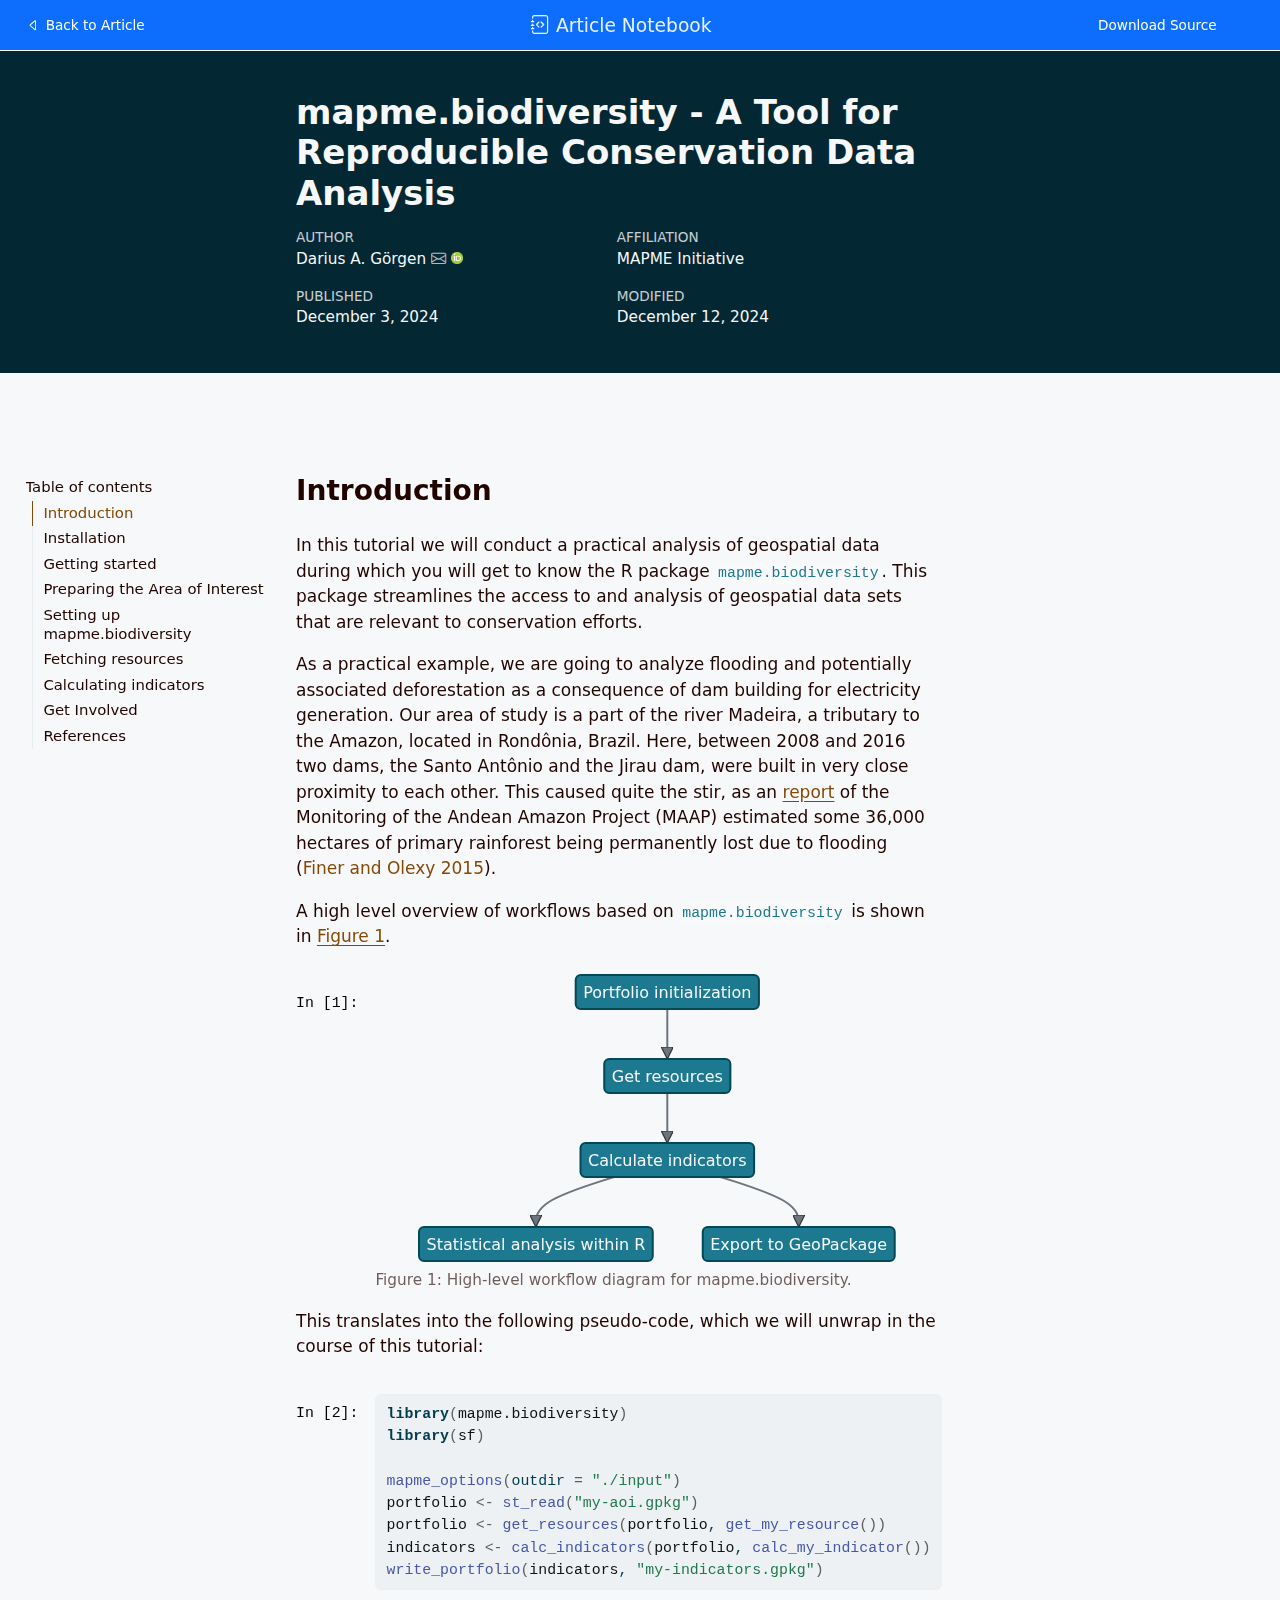
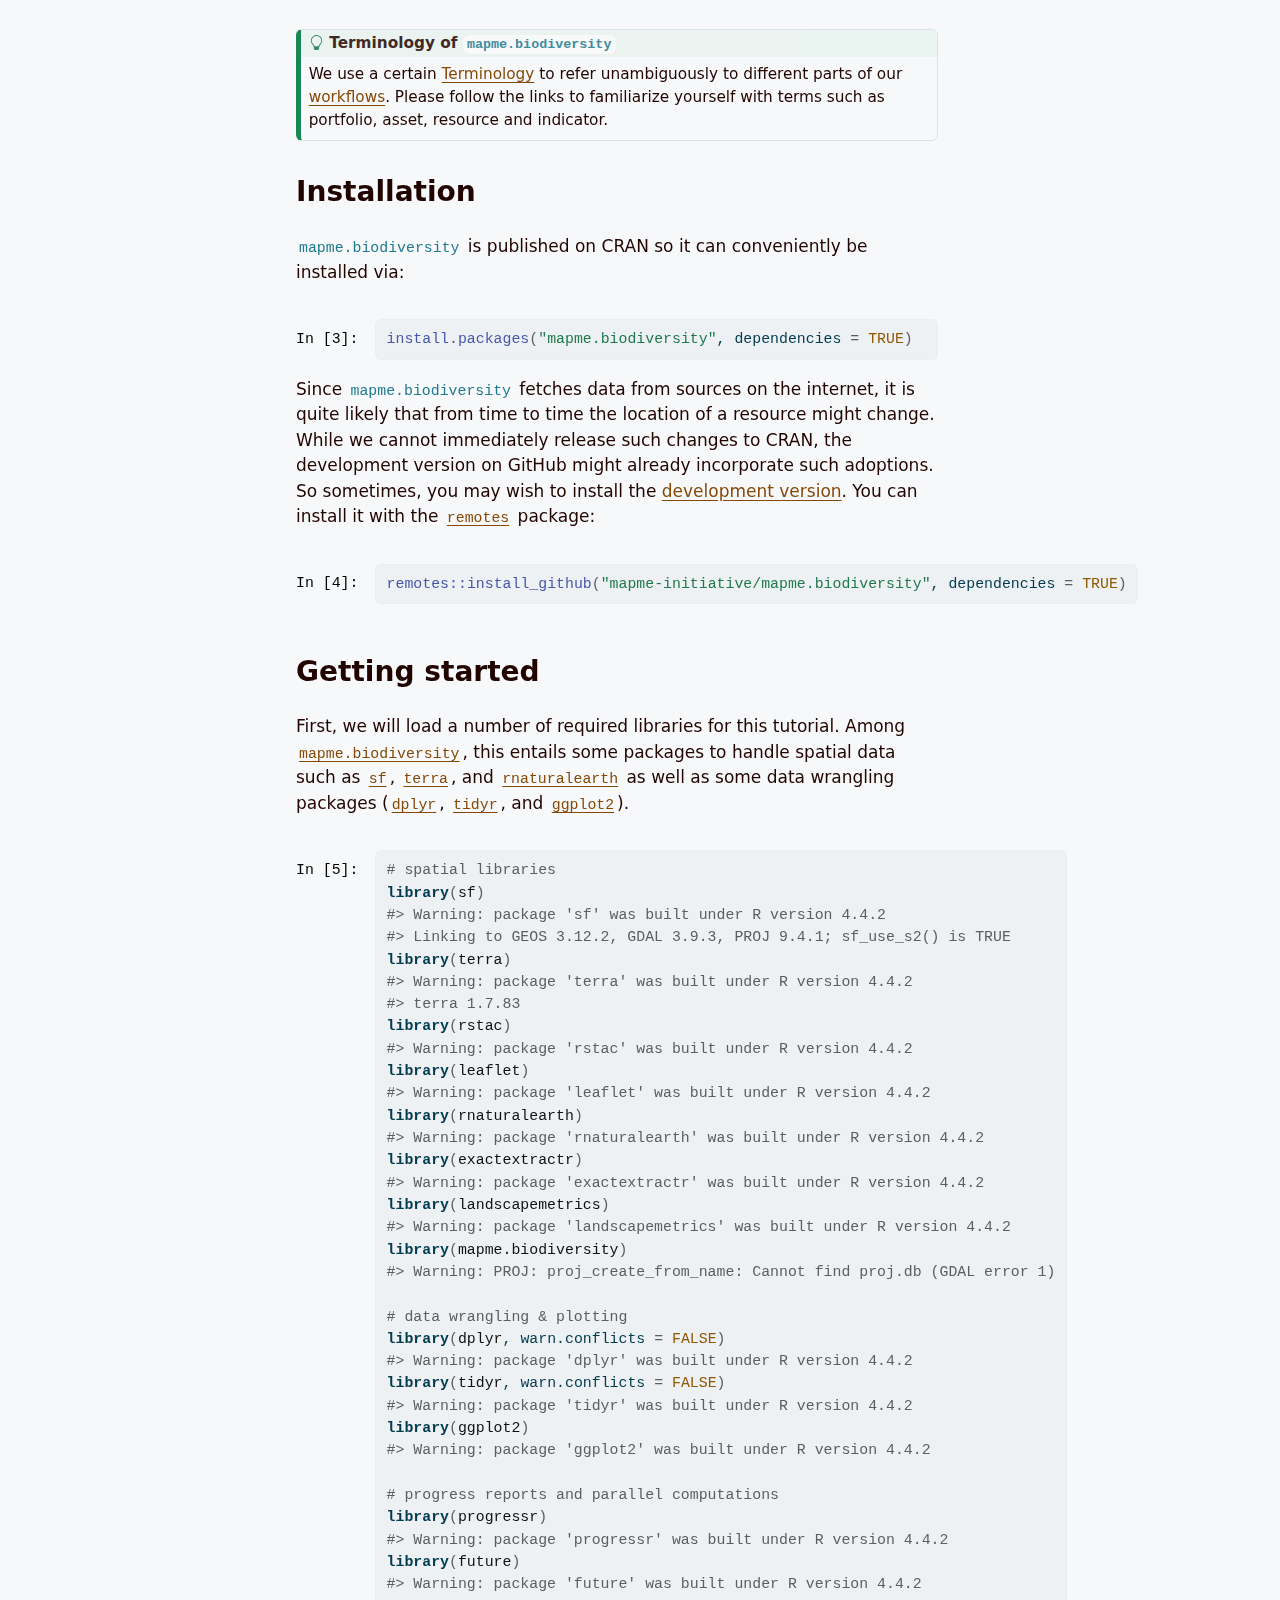
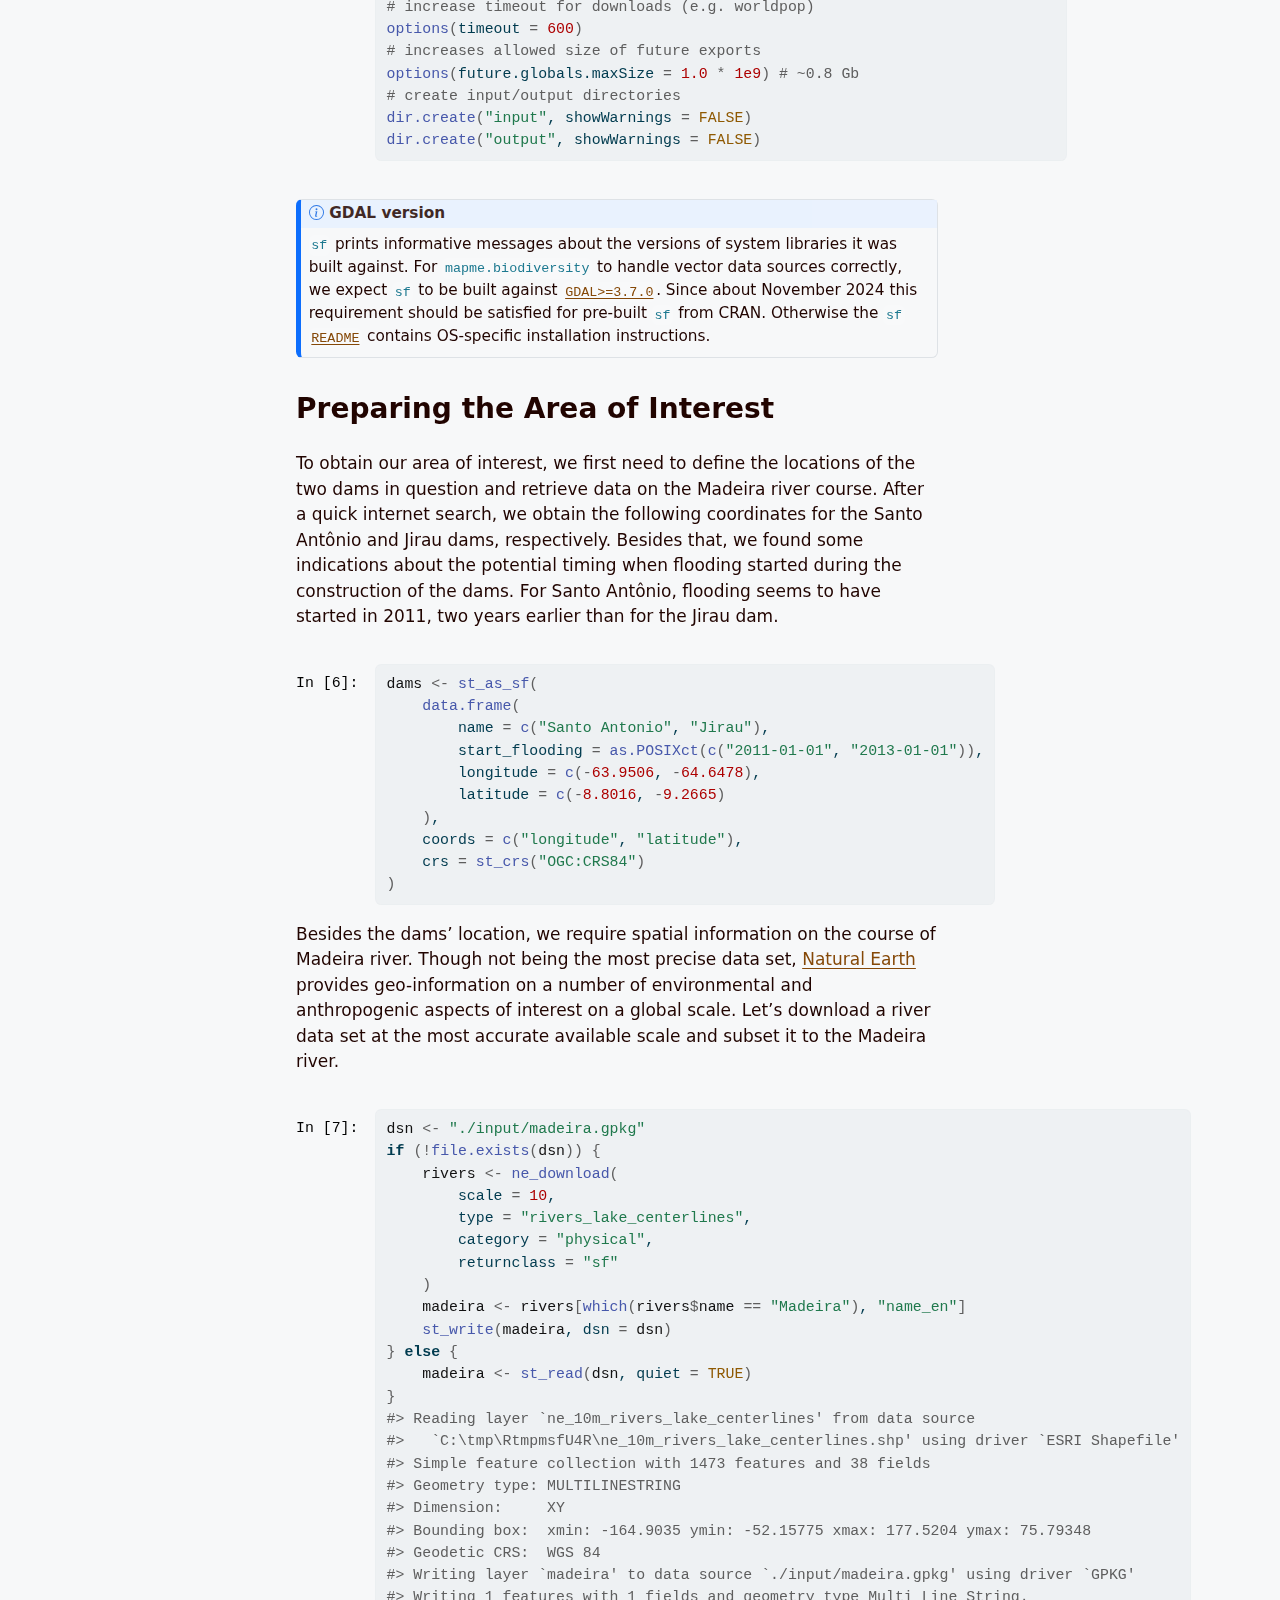
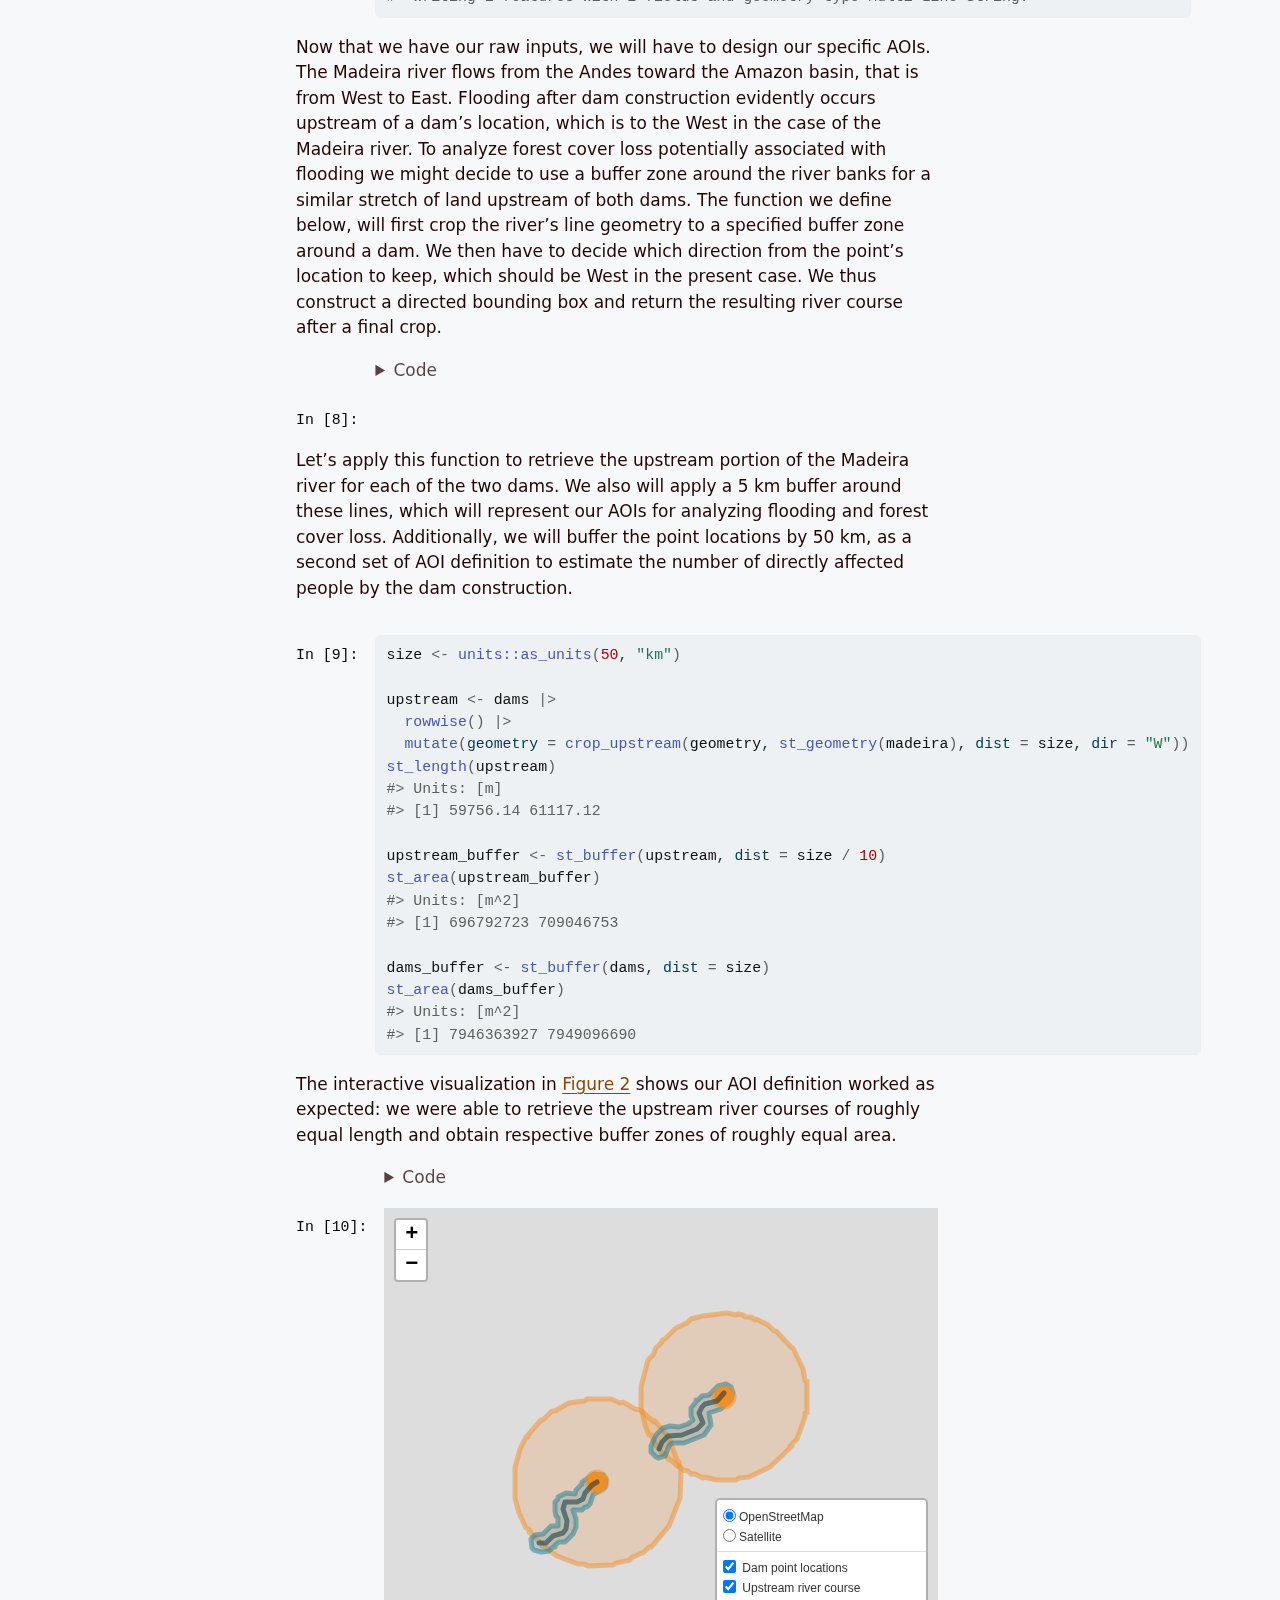
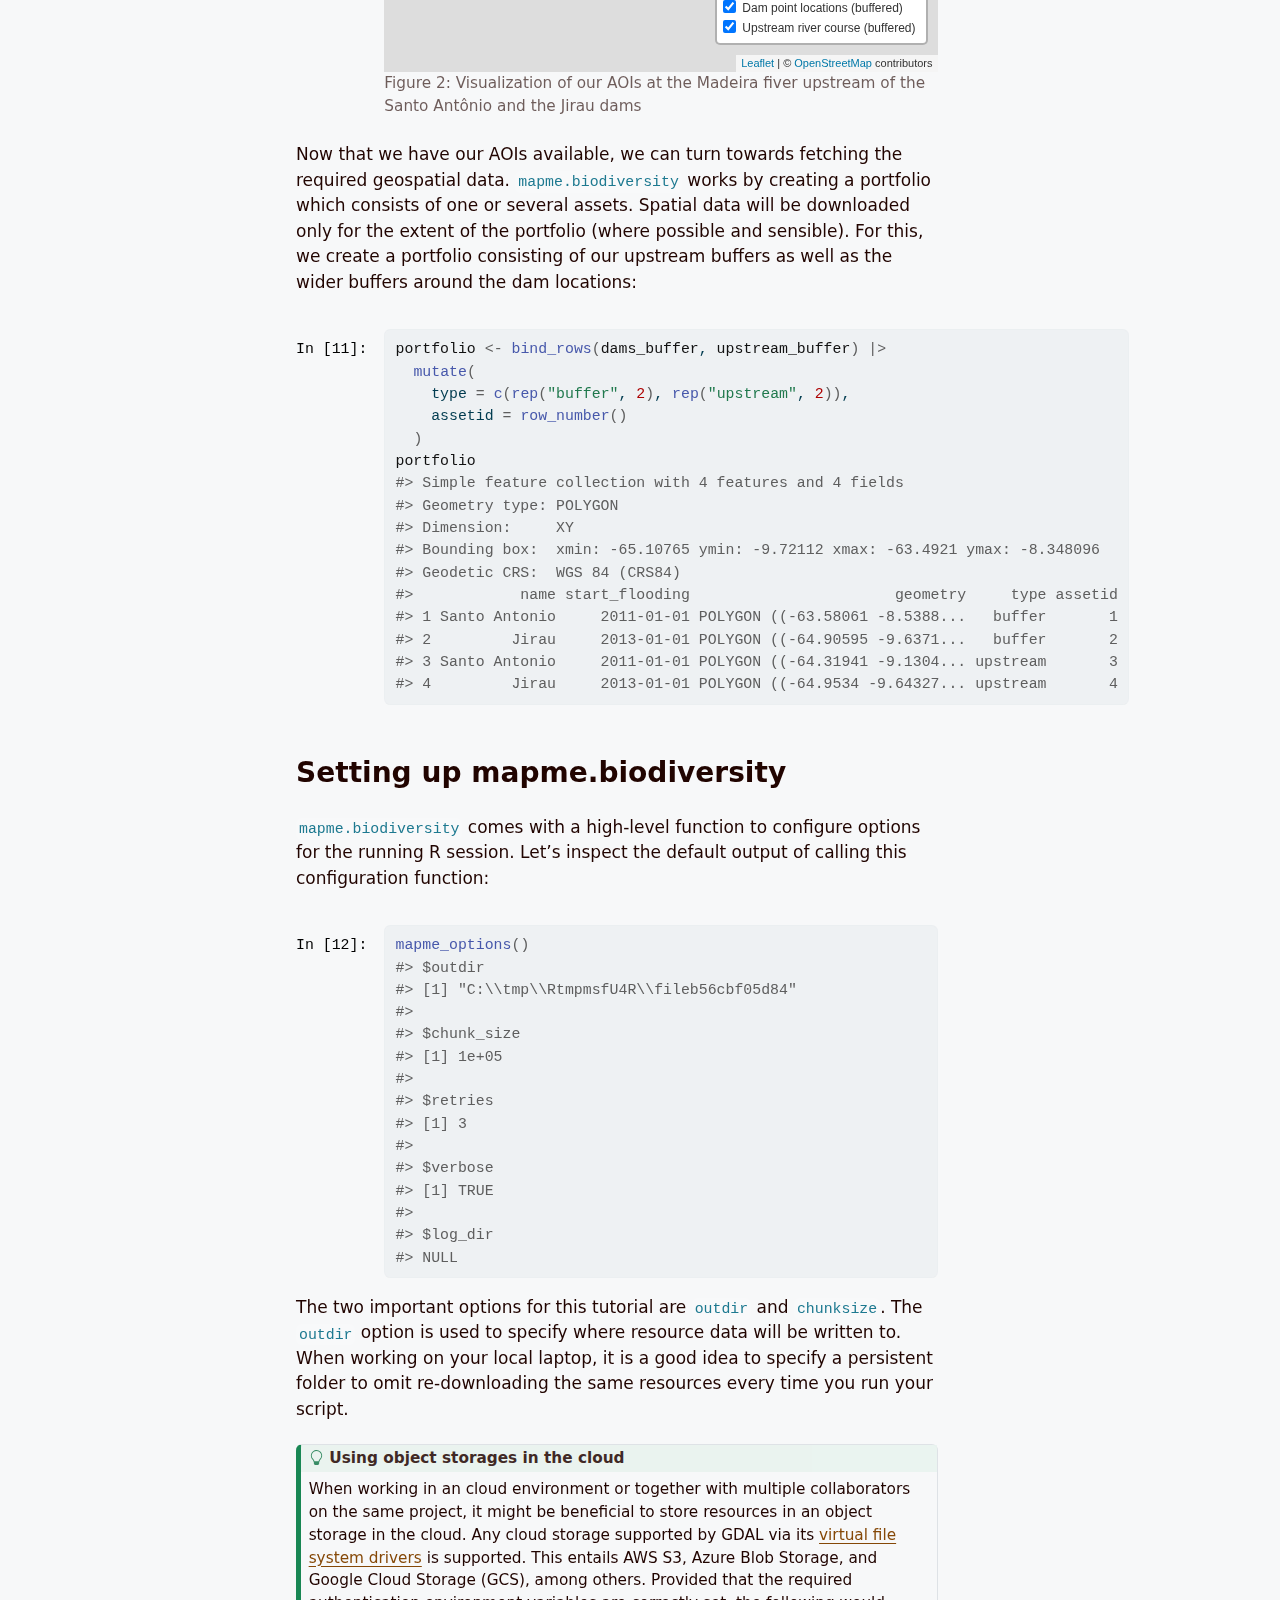
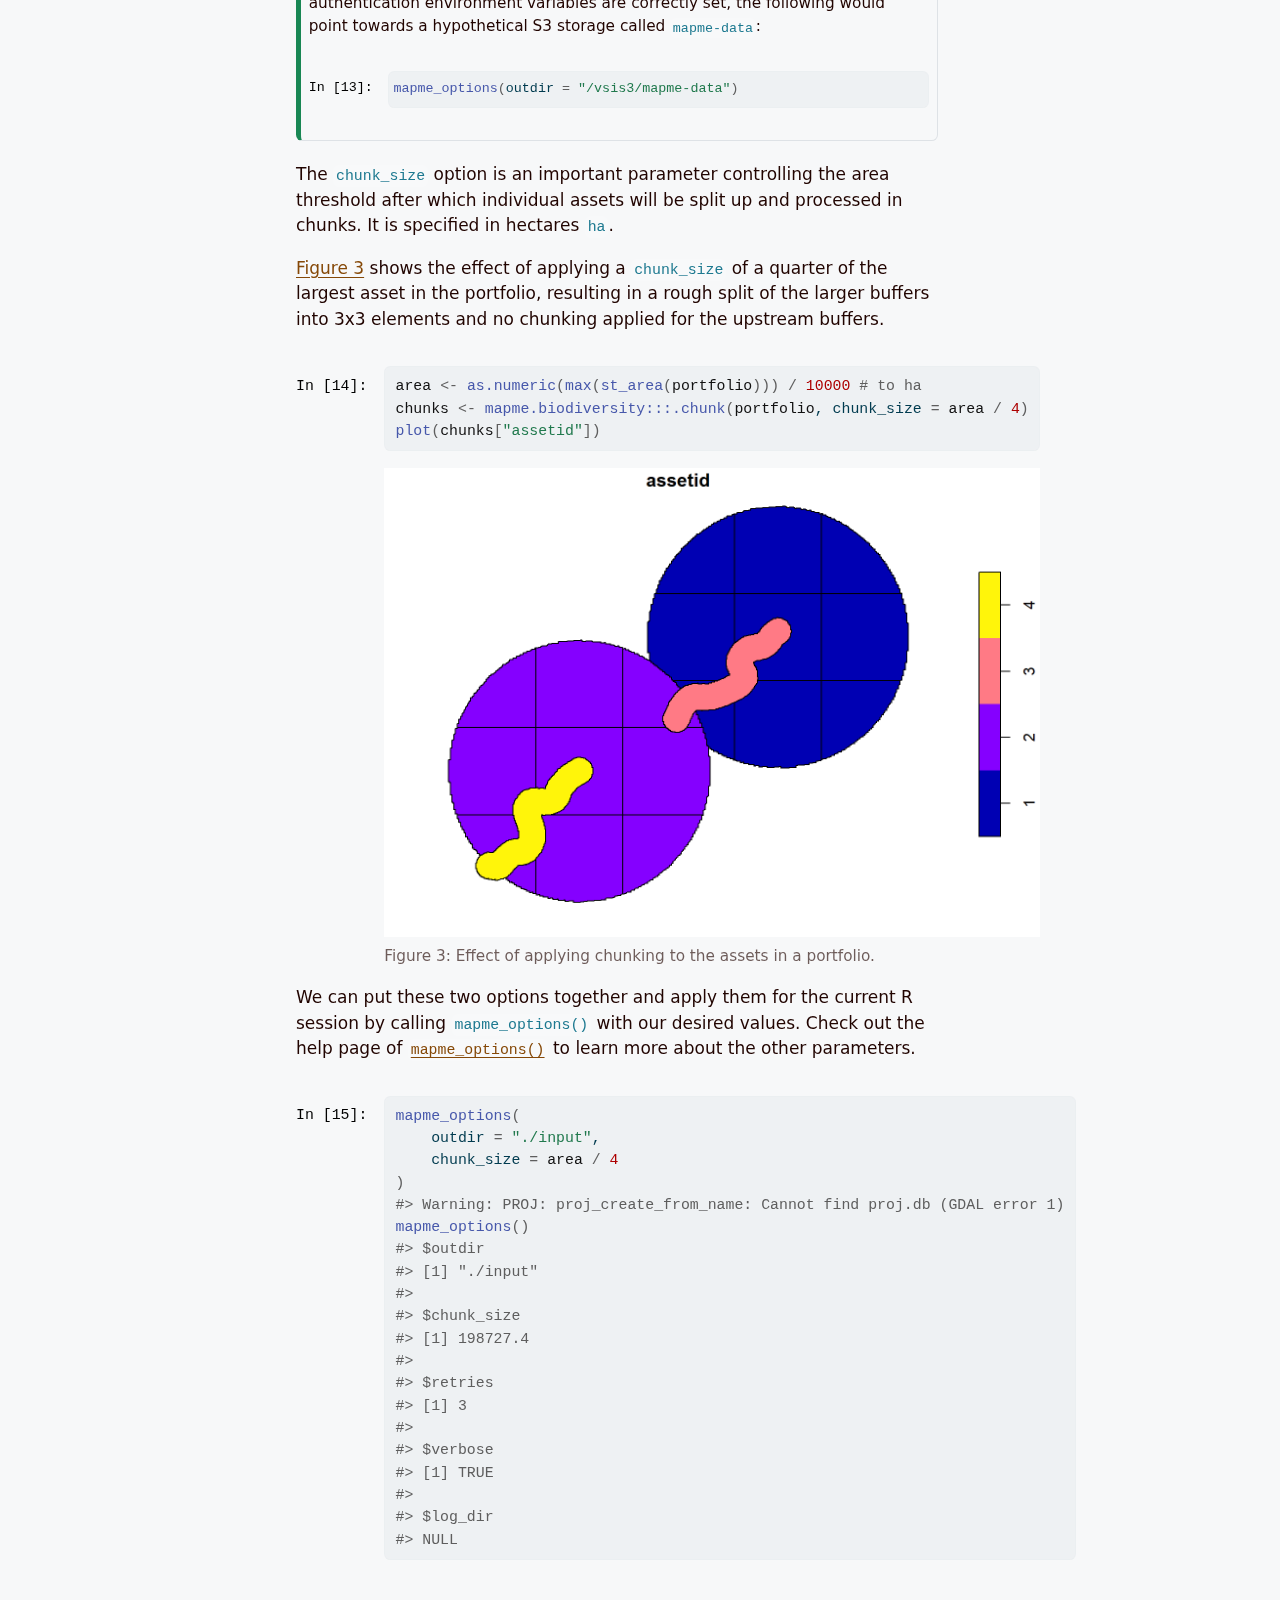
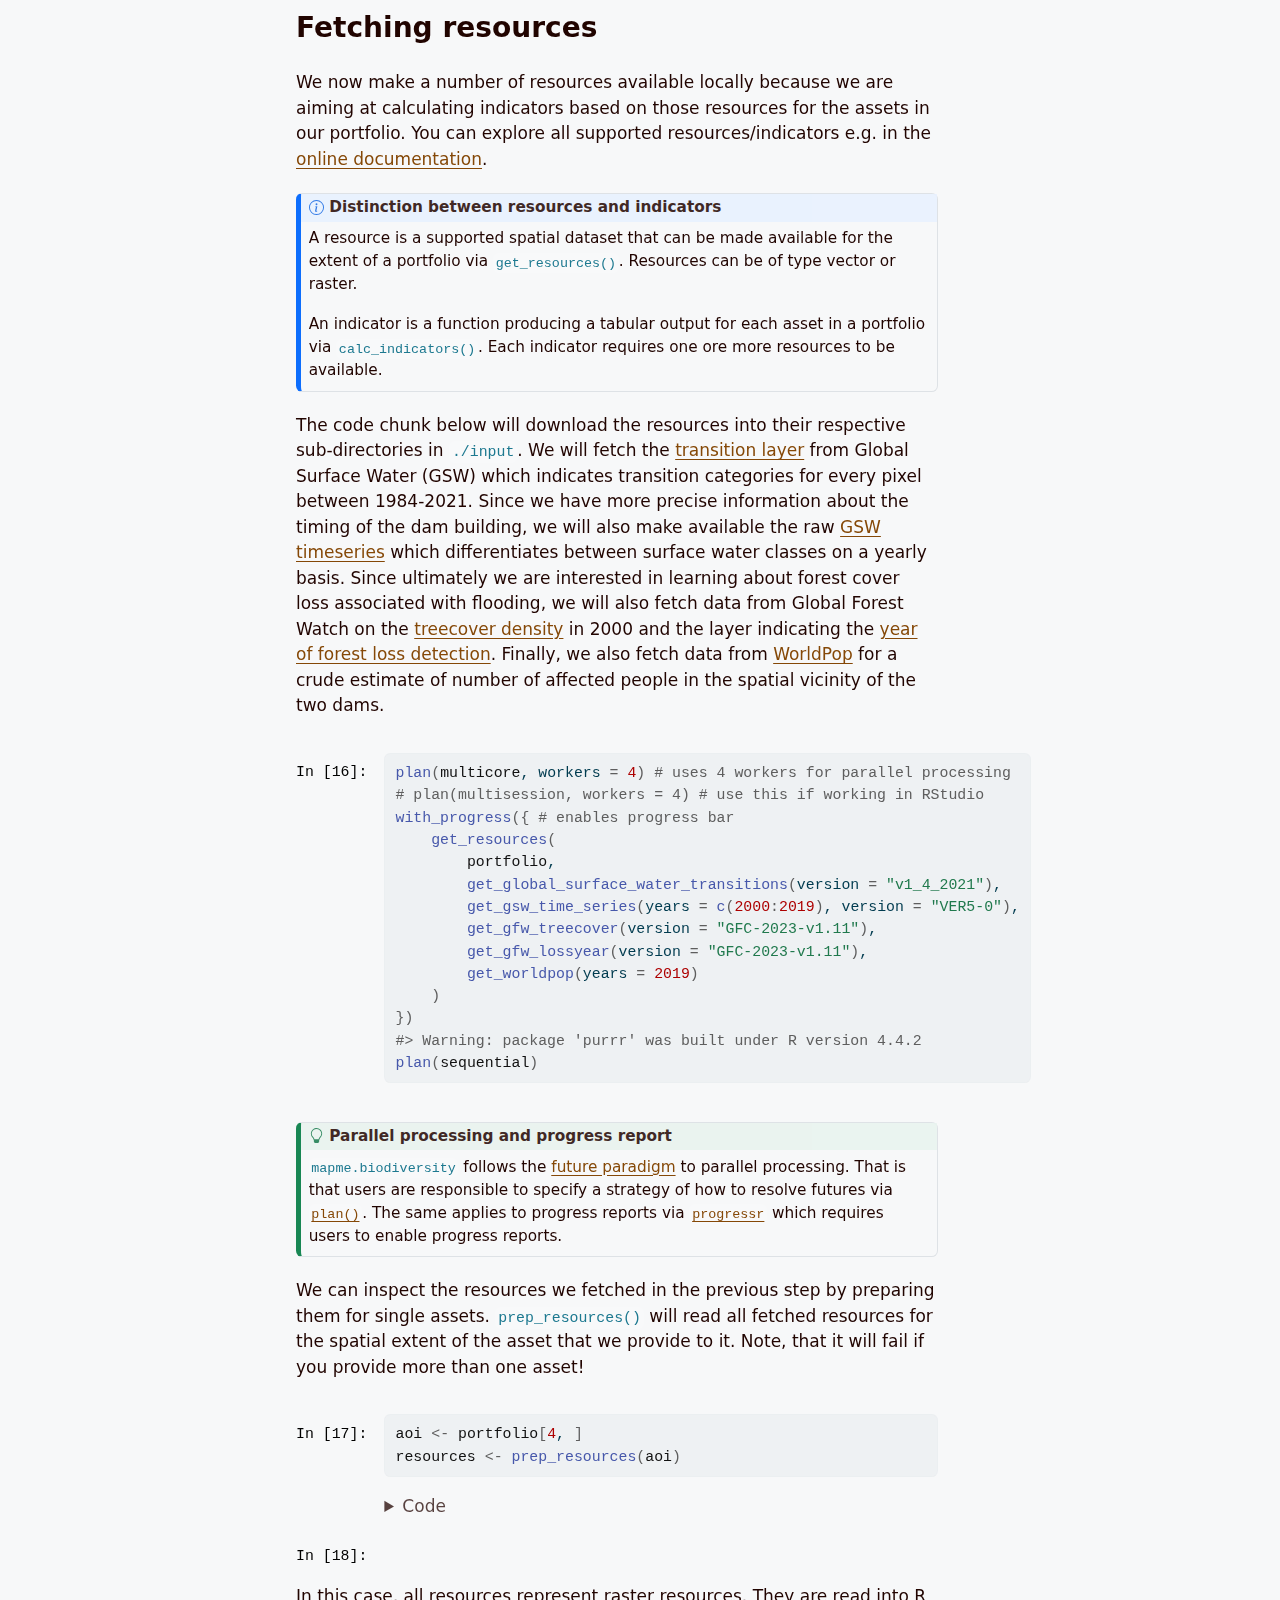
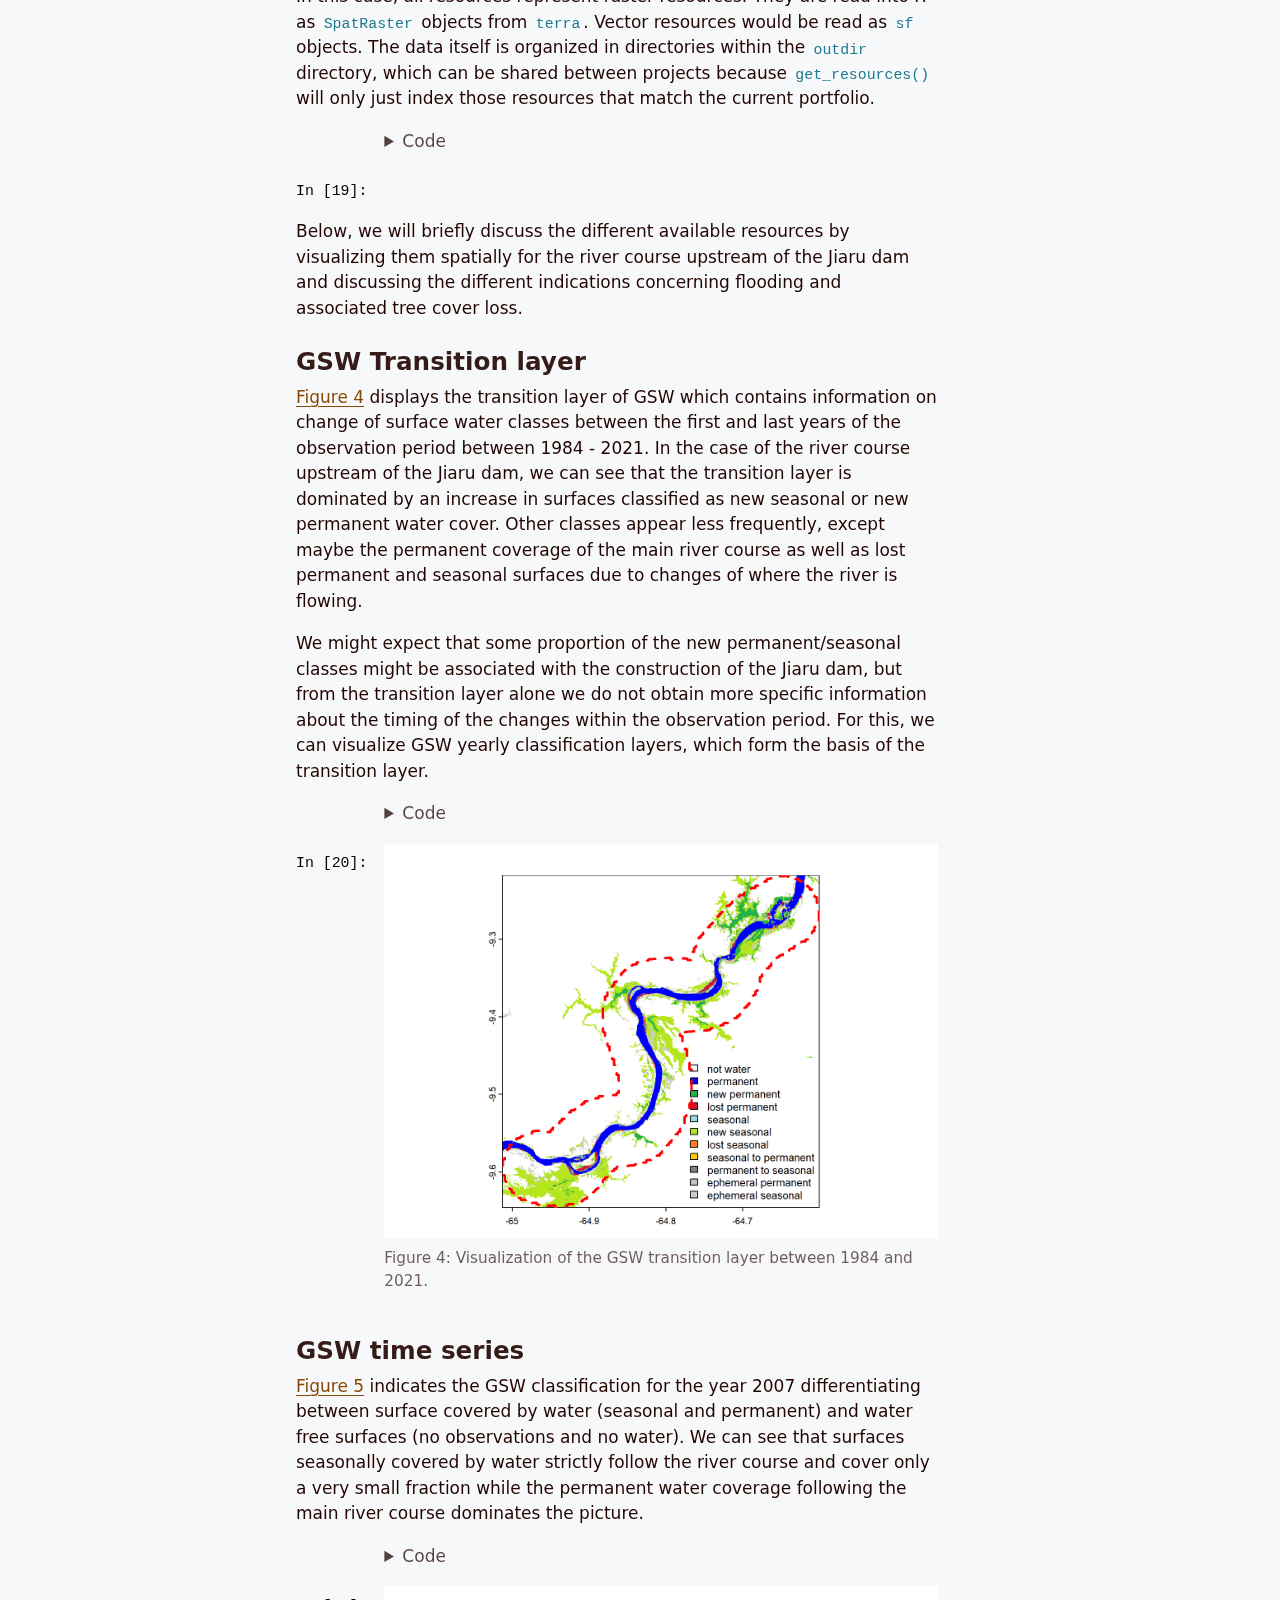
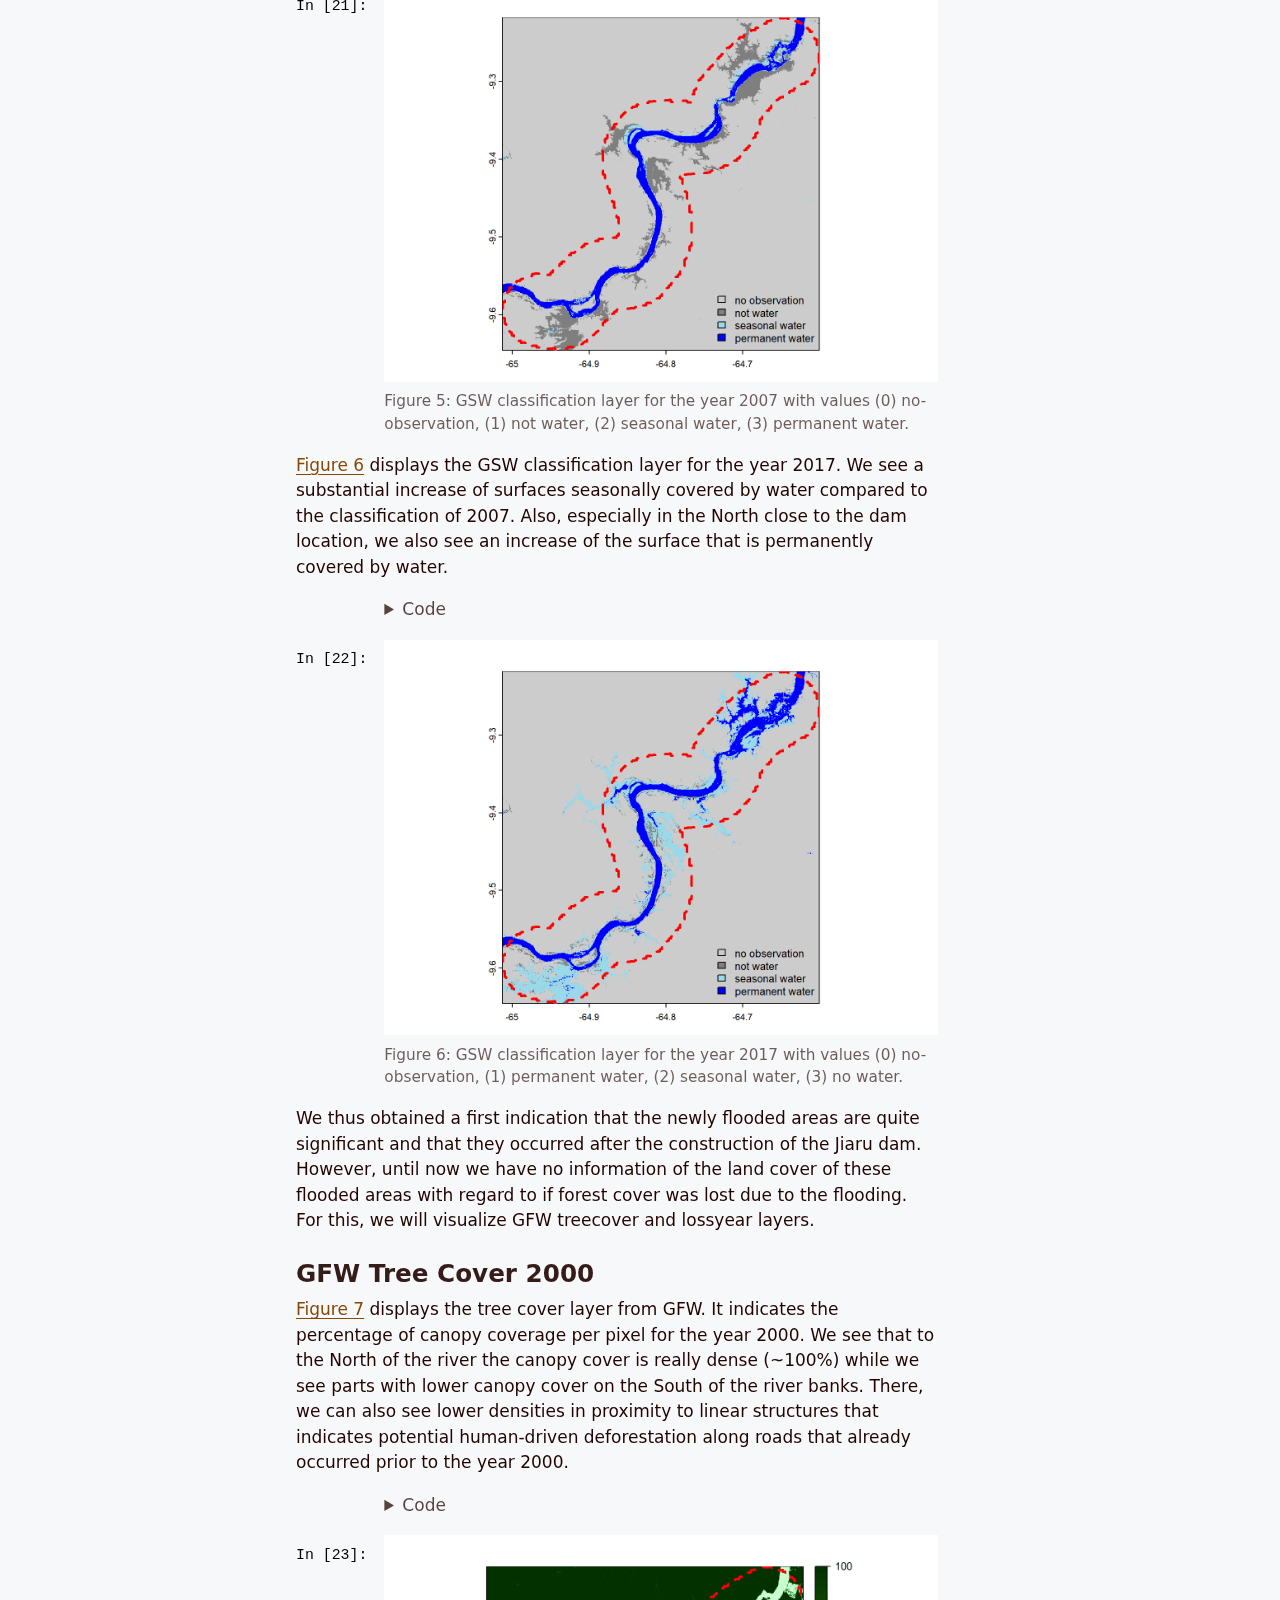
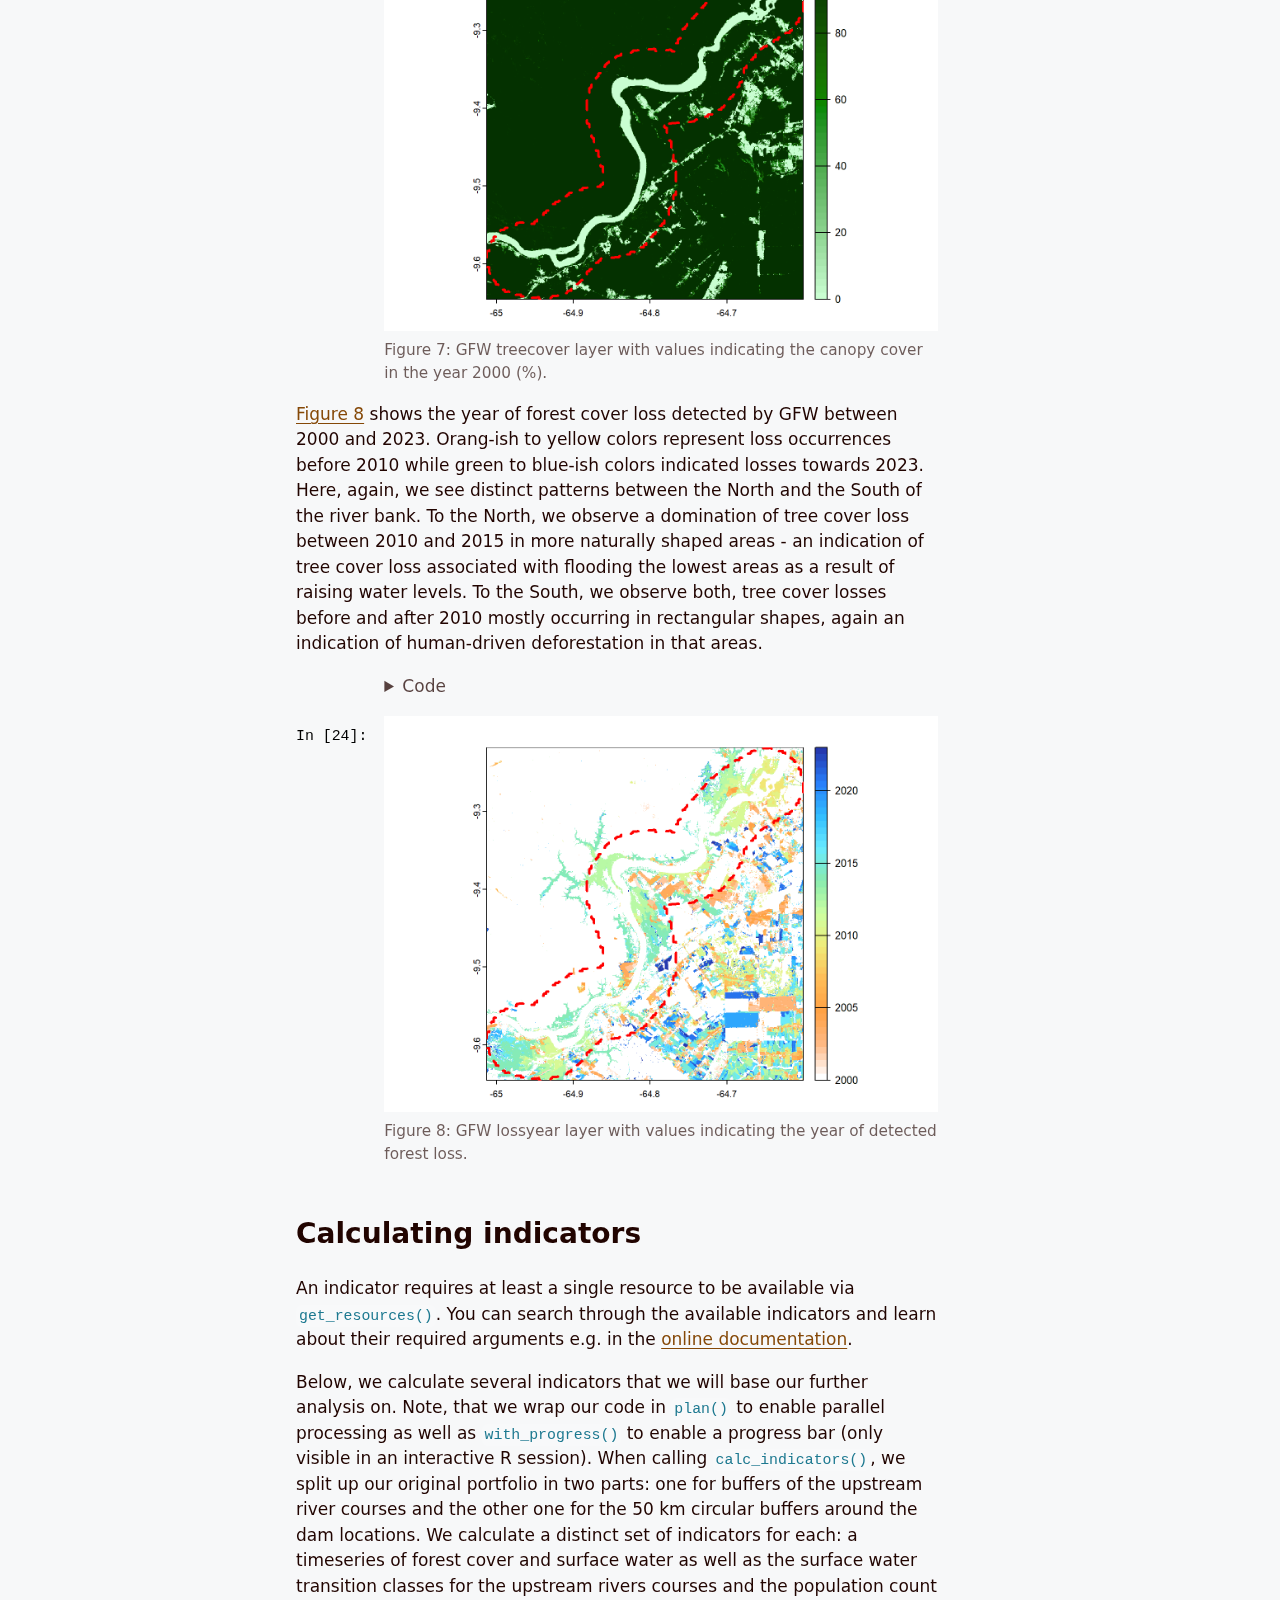
==== commit 28b40bec: "Built site for gh-pages" ====
--- a/index-preview.html
+++ b/index-preview.html
@@ -2,7 +2,7 @@
 <html xmlns="http://www.w3.org/1999/xhtml" lang="en" xml:lang="en"><head>
 <meta http-equiv="Content-Type" content="text/html; charset=UTF-8">
 <meta charset="utf-8">
-<meta name="generator" content="quarto-1.5.57">
+<meta name="generator" content="quarto-1.5.55">
 <meta name="viewport" content="width=device-width, initial-scale=1.0, user-scalable=yes">
 <meta name="dcterms.date" content="2024-12-03">
 <title>mapme.biodiversity - A Tool for Reproducible Conservation Data Analysis</title>
@@ -241,7 +241,7 @@
                 <div>
             <div class="quarto-title-meta-heading">Modified</div>
             <div class="quarto-title-meta-contents">
-              <p class="date-modified">December 5, 2024</p>
+              <p class="date-modified">December 12, 2024</p>
             </div>
           </div>
                 
@@ -280,6 +280,7 @@
   <li><a href="#downstream-analysis-of-indicator-data" id="toc-downstream-analysis-of-indicator-data" class="nav-link" data-scroll-target="#downstream-analysis-of-indicator-data">Downstream analysis of indicator data</a></li>
   </ul>
 </li>
+  <li><a href="#get-involved" id="toc-get-involved" class="nav-link" data-scroll-target="#get-involved">Get Involved</a></li>
   <li><a href="#references" id="toc-references" class="nav-link" data-scroll-target="#references">References</a></li>
   </ul></nav>
 </div>
@@ -355,24 +356,37 @@
 <div class="cell-container"><div class="cell-decorator"><pre>In [5]:</pre></div><div class="cell">
 <div class="sourceCode" id="cb4"><pre class="downlit sourceCode r code-with-copy"><code class="sourceCode R"><span><span class="co"># spatial libraries</span></span>
 <span><span class="kw"><a href="https://rdrr.io/r/base/library.html">library</a></span><span class="op">(</span><span class="va"><a href="https://r-spatial.github.io/sf/">sf</a></span><span class="op">)</span></span>
-<span><span class="co">#&gt; Linking to GEOS 3.13.0, GDAL 3.9.2, PROJ 9.5.0; sf_use_s2() is TRUE</span></span>
+<span><span class="co">#&gt; Warning: package 'sf' was built under R version 4.4.2</span></span>
+<span><span class="co">#&gt; Linking to GEOS 3.12.2, GDAL 3.9.3, PROJ 9.4.1; sf_use_s2() is TRUE</span></span>
 <span><span class="kw"><a href="https://rdrr.io/r/base/library.html">library</a></span><span class="op">(</span><span class="va"><a href="https://rspatial.org/">terra</a></span><span class="op">)</span></span>
+<span><span class="co">#&gt; Warning: package 'terra' was built under R version 4.4.2</span></span>
 <span><span class="co">#&gt; terra 1.7.83</span></span>
 <span><span class="kw"><a href="https://rdrr.io/r/base/library.html">library</a></span><span class="op">(</span><span class="va"><a href="https://brazil-data-cube.github.io/rstac/">rstac</a></span><span class="op">)</span></span>
+<span><span class="co">#&gt; Warning: package 'rstac' was built under R version 4.4.2</span></span>
 <span><span class="kw"><a href="https://rdrr.io/r/base/library.html">library</a></span><span class="op">(</span><span class="va"><a href="https://rstudio.github.io/leaflet/">leaflet</a></span><span class="op">)</span></span>
+<span><span class="co">#&gt; Warning: package 'leaflet' was built under R version 4.4.2</span></span>
 <span><span class="kw"><a href="https://rdrr.io/r/base/library.html">library</a></span><span class="op">(</span><span class="va"><a href="https://docs.ropensci.org/rnaturalearth/">rnaturalearth</a></span><span class="op">)</span></span>
+<span><span class="co">#&gt; Warning: package 'rnaturalearth' was built under R version 4.4.2</span></span>
 <span><span class="kw"><a href="https://rdrr.io/r/base/library.html">library</a></span><span class="op">(</span><span class="va"><a href="https://isciences.gitlab.io/exactextractr/">exactextractr</a></span><span class="op">)</span></span>
+<span><span class="co">#&gt; Warning: package 'exactextractr' was built under R version 4.4.2</span></span>
 <span><span class="kw"><a href="https://rdrr.io/r/base/library.html">library</a></span><span class="op">(</span><span class="va"><a href="https://r-spatialecology.github.io/landscapemetrics/">landscapemetrics</a></span><span class="op">)</span></span>
+<span><span class="co">#&gt; Warning: package 'landscapemetrics' was built under R version 4.4.2</span></span>
 <span><span class="kw"><a href="https://rdrr.io/r/base/library.html">library</a></span><span class="op">(</span><span class="va"><a href="https://mapme-initiative.github.io/mapme.biodiversity/">mapme.biodiversity</a></span><span class="op">)</span></span>
+<span><span class="co">#&gt; Warning: PROJ: proj_create_from_name: Cannot find proj.db (GDAL error 1)</span></span>
 <span></span>
 <span><span class="co"># data wrangling &amp; plotting</span></span>
 <span><span class="kw"><a href="https://rdrr.io/r/base/library.html">library</a></span><span class="op">(</span><span class="va"><a href="https://dplyr.tidyverse.org">dplyr</a></span>, warn.conflicts <span class="op">=</span> <span class="cn">FALSE</span><span class="op">)</span></span>
+<span><span class="co">#&gt; Warning: package 'dplyr' was built under R version 4.4.2</span></span>
 <span><span class="kw"><a href="https://rdrr.io/r/base/library.html">library</a></span><span class="op">(</span><span class="va"><a href="https://tidyr.tidyverse.org">tidyr</a></span>, warn.conflicts <span class="op">=</span> <span class="cn">FALSE</span><span class="op">)</span></span>
+<span><span class="co">#&gt; Warning: package 'tidyr' was built under R version 4.4.2</span></span>
 <span><span class="kw"><a href="https://rdrr.io/r/base/library.html">library</a></span><span class="op">(</span><span class="va"><a href="https://ggplot2.tidyverse.org">ggplot2</a></span><span class="op">)</span></span>
+<span><span class="co">#&gt; Warning: package 'ggplot2' was built under R version 4.4.2</span></span>
 <span></span>
 <span><span class="co"># progress reports and parallel computations</span></span>
 <span><span class="kw"><a href="https://rdrr.io/r/base/library.html">library</a></span><span class="op">(</span><span class="va"><a href="https://progressr.futureverse.org">progressr</a></span><span class="op">)</span></span>
+<span><span class="co">#&gt; Warning: package 'progressr' was built under R version 4.4.2</span></span>
 <span><span class="kw"><a href="https://rdrr.io/r/base/library.html">library</a></span><span class="op">(</span><span class="va"><a href="https://future.futureverse.org">future</a></span><span class="op">)</span></span>
+<span><span class="co">#&gt; Warning: package 'future' was built under R version 4.4.2</span></span>
 <span><span class="co"># increase timeout for downloads (e.g. worldpop)</span></span>
 <span><span class="fu"><a href="https://rdrr.io/r/base/options.html">options</a></span><span class="op">(</span>timeout <span class="op">=</span> <span class="fl">600</span><span class="op">)</span></span>
 <span><span class="co"># increases allowed size of future exports</span></span>
@@ -422,7 +436,16 @@
 <span>    <span class="fu"><a href="https://r-spatial.github.io/sf/reference/st_write.html">st_write</a></span><span class="op">(</span><span class="va">madeira</span>, dsn <span class="op">=</span> <span class="va">dsn</span><span class="op">)</span></span>
 <span><span class="op">}</span> <span class="kw">else</span> <span class="op">{</span></span>
 <span>    <span class="va">madeira</span> <span class="op">&lt;-</span> <span class="fu"><a href="https://r-spatial.github.io/sf/reference/st_read.html">st_read</a></span><span class="op">(</span><span class="va">dsn</span>, quiet <span class="op">=</span> <span class="cn">TRUE</span><span class="op">)</span></span>
-<span><span class="op">}</span></span></code><button title="Copy to Clipboard" class="code-copy-button"><i class="bi"></i></button></pre></div>
+<span><span class="op">}</span></span>
+<span><span class="co">#&gt; Reading layer `ne_10m_rivers_lake_centerlines' from data source </span></span>
+<span><span class="co">#&gt;   `C:\tmp\RtmpmsfU4R\ne_10m_rivers_lake_centerlines.shp' using driver `ESRI Shapefile'</span></span>
+<span><span class="co">#&gt; Simple feature collection with 1473 features and 38 fields</span></span>
+<span><span class="co">#&gt; Geometry type: MULTILINESTRING</span></span>
+<span><span class="co">#&gt; Dimension:     XY</span></span>
+<span><span class="co">#&gt; Bounding box:  xmin: -164.9035 ymin: -52.15775 xmax: 177.5204 ymax: 75.79348</span></span>
+<span><span class="co">#&gt; Geodetic CRS:  WGS 84</span></span>
+<span><span class="co">#&gt; Writing layer `madeira' to data source `./input/madeira.gpkg' using driver `GPKG'</span></span>
+<span><span class="co">#&gt; Writing 1 features with 1 fields and geometry type Multi Line String.</span></span></code><button title="Copy to Clipboard" class="code-copy-button"><i class="bi"></i></button></pre></div>
 </div></div>
 <p>Now that we have our raw inputs, we will have to design our specific AOIs. The Madeira river flows from the Andes toward the Amazon basin, that is from West to East. Flooding after dam construction evidently occurs upstream of a dam’s location, which is to the West in the case of the Madeira river. To analyze forest cover loss potentially associated with flooding we might decide to use a buffer zone around the river banks for a similar stretch of land upstream of both dams. The function we define below, will first crop the river’s line geometry to a specified buffer zone around a dam. We then have to decide which direction from the point’s location to keep, which should be West in the present case. We thus construct a directed bounding box and return the resulting river course after a final crop.</p>
 <div class="cell-container code-fold"><div class="cell-decorator"><pre>In [8]:</pre></div><div class="cell">
@@ -511,8 +534,8 @@
 <span>    <span class="op">)</span> </span></code><button title="Copy to Clipboard" class="code-copy-button"><i class="bi"></i></button></pre></div>
 </details><div id="fig-leaflet-map" class="cell-output-display quarto-float quarto-figure quarto-figure-center anchored">
 <figure class="quarto-float quarto-float-fig figure"><div aria-describedby="fig-leaflet-map-caption-0ceaefa1-69ba-4598-a22c-09a6ac19f8ca">
-<div class="leaflet html-widget html-fill-item" id="htmlwidget-7b0fcdc5c8490ae9532c" style="width:100%;height:464px;"></div>
-<script type="application/json" data-for="htmlwidget-7b0fcdc5c8490ae9532c">{"x":{"options":{"crs":{"crsClass":"L.CRS.EPSG3857","code":null,"proj4def":null,"projectedBounds":null,"options":{}}},"calls":[{"method":"addPolygons","args":[[[[{"lng":[-63.58061099735682,-63.58061099735682,-63.58356184052973,-63.58356184052973,-63.58651272056326,-63.58651272056326,-63.58651272056326,-63.5920457199019,-63.5920457199019,-63.59241459112586,-63.59241459112586,-63.59831660887191,-63.59831660887191,-63.60348099500035,-63.60348099500035,-63.60421877362868,-63.60421877362868,-63.60716991108209,-63.60716991108208,-63.61012108522338,-63.61012108522338,-63.61012108522338,-63.61602354348319,-63.61602354348319,-63.62045048332308,-63.62045048332308,-63.6219261482353,-63.6219261482353,-63.62487750549194,-63.62487750549194,-63.62782889930682,-63.62782889930682,-63.63373179652485,-63.63373179652485,-63.63963483971646,-63.63963483971646,-63.6448001221171,-63.64480012211709,-63.64553802870868,-63.64553802870868,-63.64996551603043,-63.64996551603043,-63.65144136332851,-63.65144136332851,-63.65439308519471,-63.65439308519471,-63.65734484340292,-63.65734484340292,-63.66029663793151,-63.66029663793151,-63.66324846875885,-63.66324846875885,-63.6662003358633,-63.6662003358633,-63.66915223922321,-63.66915223922321,-63.67210417881694,-63.67210417881695,-63.67505615462287,-63.67505615462287,-63.67800816661932,-63.67800816661932,-63.68096021478466,-63.68096021478466,-63.68538835480199,-63.68538835480199,-63.68686441953542,-63.68686441953542,-63.69129266788079,-63.69129266788079,-63.69276876870191,-63.69276876870191,-63.69867326211089,-63.69867326211089,-63.70457789958905,-63.70457789958905,-63.71048268096312,-63.71048268096312,-63.71934012244979,-63.71934012244979,-63.72229267470548,-63.72229267470549,-63.728197886727,-63.728197886727,-63.73410324195082,-63.73410324195082,-63.74000874020349,-63.74443795765129,-63.74443795765129,-63.74591438131149,-63.74591438131149,-63.75182016510129,-63.75182016510129,-63.75772609139934,-63.76326302657579,-63.76326302657579,-63.76363216003202,-63.76363216003202,-63.7695383708257,-63.77249152947866,-63.77249152947866,-63.77544472360674,-63.77544472360674,-63.78135121820144,-63.78135121820144,-63.79316463213688,-63.79316463213688,-63.79907155113008,-63.80497861124188,-63.80497861124188,-63.81679315412578,-63.8197468777742,-63.8197468777742,-63.82270063655011,-63.82270063655011,-63.82860825939744,-63.83442371261773,-63.83442371261773,-63.83451602249382,-63.83451602249382,-63.84042392566521,-63.84928604268229,-63.84928604268229,-63.85224015153695,-63.85224015153695,-63.85814847388912,-63.86405693562002,-63.8684883732807,-63.86848837328071,-63.86996553655546,-63.86996553655546,-63.87587427652128,-63.88769217284711,-63.8906467335503,-63.8906467335503,-63.8936013288586,-63.8936013288586,-63.8995106232034,-63.90542005570716,-63.91132962619552,-63.91723933449407,-63.92019424026765,-63.92019424026765,-63.92314918042837,-63.92314918042837,-63.93496928450637,-63.95861113661296,-64.00590137750739,-64.02954974392279,-64.04137473372472,-64.04728742966164,-64.04728742966164,-64.05320025938903,-64.05911322273181,-64.0650263195148,-64.07093954956278,-64.07093954956278,-64.07389621450641,-64.07389621450641,-64.07685291270057,-64.08868003754445,-64.09459379889996,-64.09459379889996,-64.09496341338222,-64.09496341338222,-64.10050769264406,-64.10642171860138,-64.11233587659653,-64.11233587659653,-64.1127055158513,-64.1127055158513,-64.12416458799854,-64.13007914105444,-64.13007914105444,-64.13599382544625,-64.14190864099842,-64.14190864099842,-64.14782358753537,-64.15373866488149,-64.15373866488149,-64.1539235131544,-64.1539235131544,-64.15965387286113,-64.16556921129863,-64.16556921129862,-64.17148468001827,-64.17740027884435,-64.17740027884435,-64.18331600760109,-64.18331600760109,-64.18627392064853,-64.18627392064853,-64.19514785420338,-64.19514785420338,-64.20106397169728,-64.20106397169728,-64.20402207891547,-64.20402207891547,-64.20698021841851,-64.21289659419115,-64.21289659419114,-64.21881309883928,-64.21881309883928,-64.22029224511748,-64.22029224511748,-64.22472973218693,-64.22472973218693,-64.22768809706808,-64.22768809706808,-64.23064649405811,-64.23656338427681,-64.23656338427681,-64.24248040266693,-64.24248040266693,-64.24839754905243,-64.24839754905243,-64.25431482325716,-64.25431482325716,-64.26023222510501,-64.26023222510501,-64.26614975441981,-64.26614975441981,-64.27206741102533,-64.27206741102533,-64.27798519474537,-64.27798519474537,-64.28390310540365,-64.28390310540365,-64.2898211428239,-64.2898211428239,-64.29278020901465,-64.29278020901465,-64.29573930682979,-64.29573930682979,-64.29721886758959,-64.29721886758959,-64.30165759724495,-64.30165759724495,-64.30757601389305,-64.30757601389305,-64.31349455659768,-64.31349455659768,-64.31349455659768,-64.31497421194948,-64.31497421194948,-64.31941322518237,-64.31941322518237,-64.32533201947068,-64.32533201947068,-64.32607187758646,-64.32607187758646,-64.33125093928612,-64.33125093928612,-64.33125093928612,-64.33421044621134,-64.33421044621134,-64.33716998445216,-64.33716998445216,-64.34308915479227,-64.34308915479227,-64.34308915479227,-64.34900845012986,-64.34900845012986,-64.34900845012986,-64.35492787028832,-64.35492787028832,-64.35492787028832,-64.360847415091,-64.360847415091,-64.360847415091,-64.36676708436127,-64.36676708436127,-64.36676708436127,-64.36676708436127,-64.36750705176287,-64.36750705176287,-64.3726868779224,-64.3726868779224,-64.37268687792239,-64.37564682125682,-64.37564682125681,-64.37860679559769,-64.37860679559769,-64.37860679559769,-64.37860679559769,-64.3815668009229,-64.3815668009229,-64.38452683721039,-64.38452683721037,-64.38452683721037,-64.38600686695806,-64.38600686695806,-64.39044700258368,-64.3904470025837,-64.3904470025837,-64.3904470025837,-64.39044700258368,-64.3919270632439,-64.3919270632439,-64.39636729154081,-64.39636729154081,-64.39636729154081,-64.39636729154081,-64.39932748230804,-64.39932748230804,-64.40228770390492,-64.40228770390492,-64.40228770390492,-64.40228770390492,-64.40228770390492,-64.40228770390492,-64.40228770390492,-64.40228770390492,-64.40524795630931,-64.40524795630931,-64.40820823949912,-64.40820823949912,-64.40820823949912,-64.40820823949912,-64.40820823949912,-64.40820823949912,-64.40820823949912,-64.40820823949912,-64.40376782625755,-64.40376782625755,-64.40228770390492,-64.40228770390492,-64.40228770390492,-64.40228770390492,-64.40228770390492,-64.40228770390492,-64.40228770390492,-64.40228770390492,-64.39932748230804,-64.39932748230804,-64.39636729154081,-64.39636729154081,-64.39636729154081,-64.39636729154081,-64.39340713162532,-64.39340713162532,-64.39044700258368,-64.3904470025837,-64.39044700258368,-64.39044700258368,-64.3904470025837,-64.38748690443799,-64.38748690443799,-64.38452683721037,-64.38452683721037,-64.38452683721037,-64.37860679559769,-64.37860679559769,-64.37860679559769,-64.37860679559769,-64.37287187347199,-64.37287187347199,-64.37268687792239,-64.3726868779224,-64.37268687792239,-64.36676708436127,-64.36676708436127,-64.36676708436127,-64.36380723417872,-64.36380723417872,-64.360847415091,-64.360847415091,-64.360847415091,-64.35492787028832,-64.35492787028832,-64.35492787028832,-64.34974837082714,-64.34974837082714,-64.34900845012986,-64.34900845012986,-64.34900845012986,-64.34456896691505,-64.34456896691506,-64.34308915479227,-64.34308915479227,-64.34308915479227,-64.33864976530901,-64.33864976530903,-64.33716998445216,-64.33716998445216,-64.33716998445216,-64.33199081308038,-64.33199081308038,-64.33125093928612,-64.33125093928612,-64.33125093928612,-64.32533201947068,-64.32533201947068,-64.32533201947068,-64.31941322518237,-64.31941322518237,-64.31645387516603,-64.31645387516603,-64.31349455659768,-64.31349455659768,-64.30757601389305,-64.30757601389305,-64.30461678980092,-64.30461678980092,-64.30165759724495,-64.30165759724495,-64.30165759724495,-64.29573930682979,-64.29573930682979,-64.29130067196485,-64.29130067196485,-64.2898211428239,-64.2898211428239,-64.28390310540365,-64.28390310540365,-64.27798519474537,-64.27798519474537,-64.27354684504525,-64.27354684504525,-64.27206741102533,-64.27206741102533,-64.26910856682225,-64.26910856682224,-64.26614975441981,-64.26614975441981,-64.26614975441981,-64.26023222510501,-64.26023222510501,-64.25431482325716,-64.25431482325716,-64.24839754905243,-64.24839754905243,-64.24248040266693,-64.24248040266693,-64.23656338427681,-64.23656338427681,-64.23064649405811,-64.23064649405811,-64.22472973218694,-64.22472973218693,-64.21881309883928,-64.21881309883928,-64.21289659419115,-64.21289659419115,-64.20698021841851,-64.20698021841851,-64.20106397169728,-64.19810589678593,-64.19810589678593,-64.19514785420338,-64.19514785420338,-64.18997135754131,-64.18997135754131,-64.18923186611271,-64.18923186611271,-64.18331600760109,-64.18331600760109,-64.17740027884435,-64.17740027884435,-64.17148468001827,-64.16704806627145,-64.16704806627145,-64.16556921129862,-64.16556921129863,-64.15965387286113,-64.15965387286113,-64.15373866488149,-64.14930234461539,-64.14930234461539,-64.14782358753537,-64.14782358753537,-64.14190864099841,-64.14190864099842,-64.13599382544625,-64.13007914105444,-64.13007914105444,-64.12416458799854,-64.1197287595014,-64.1197287595014,-64.11825016645409,-64.11825016645409,-64.11233587659653,-64.10937878110521,-64.10937878110521,-64.10642171860138,-64.10642171860138,-64.10050769264406,-64.0975507292344,-64.0975507292344,-64.09459379889996,-64.09459379889996,-64.08868003754445,-64.08350560509625,-64.08350560509624,-64.08276640875289,-64.08276640875289,-64.07685291270056,-64.07093954956278,-64.07093954956278,-64.0650263195148,-64.05911322273181,-64.05393937250339,-64.05393937250338,-64.05320025938903,-64.05320025938903,-64.0362012346676,-64.0362012346676,-64.03546217175342,-64.03546217175342,-64.02954974392279,-64.02363745040788,-64.01772529138368,-64.01772529138368,-64.00590137750739,-63.99407800369342,-63.988166519747,-63.988166519747,-63.98225517134075,-63.97634395864947,-63.97043288184791,-63.96452194111085,-63.95861113661296,-63.95270046852893,-63.94678993703342,-63.94087954230103,-63.94087954230103,-63.93496928450637,-63.91132962619552,-63.88769217284712,-63.88769217284712,-63.88178315534325,-63.87587427652128,-63.86996553655546,-63.86405693562002,-63.85814847388912,-63.85224015153695,-63.84633196873762,-63.84042392566521,-63.84042392566521,-63.82860825939744,-63.81679315412578,-63.81679315412578,-63.81670085082803,-63.81670085082803,-63.8108858122984,-63.80497861124188,-63.79907155113008,-63.79907155113008,-63.79611807398279,-63.79611807398279,-63.79316463213688,-63.78135121820144,-63.78135121820144,-63.77839795318823,-63.77839795318823,-63.77544472360674,-63.7695383708257,-63.76363216003202,-63.76363216003202,-63.75772609139934,-63.75182016510129,-63.75182016510129,-63.75163560719985,-63.75163560719985,-63.74591438131149,-63.74000874020349,-63.74000874020349,-63.73927054510595,-63.73927054510595,-63.73410324195082,-63.728197886727,-63.728197886727,-63.72229267470549,-63.71638760605973,-63.71638760605973,-63.71048268096312,-63.71048268096312,-63.70753027229994,-63.70753027229994,-63.70457789958907,-63.69867326211089,-63.69867326211089,-63.69276876870191,-63.69276876870191,-63.68981657607753,-63.68981657607753,-63.68686441953542,-63.68096021478466,-63.68096021478466,-63.67505615462287,-63.67505615462287,-63.66915223922321,-63.66915223922321,-63.66767628301267,-63.66767628301267,-63.66324846875885,-63.66324846875885,-63.66029663793151,-63.66029663793151,-63.65734484340292,-63.65144136332851,-63.65144136332851,-63.64553802870868,-63.64553802870868,-63.63963483971646,-63.63963483971646,-63.63373179652485,-63.63373179652485,-63.62782889930682,-63.62782889930682,-63.6219261482353,-63.6219261482353,-63.61602354348319,-63.61602354348319,-63.61602354348319,-63.61307229603095,-63.61307229603095,-63.61012108522338,-63.61012108522338,-63.60864549356809,-63.60864549356809,-63.60421877362868,-63.60421877362868,-63.59831660887191,-63.59831660887191,-63.59241459112586,-63.59241459112586,-63.58946363743583,-63.58946363743583,-63.58651272056326,-63.58651272056325,-63.58061099735682,-63.58061099735682,-63.58061099735682,-63.57766019106612,-63.57766019106612,-63.57470942167922,-63.57470942167922,-63.56880799370312,-63.56880799370312,-63.56733265980767,-63.56733265980767,-63.56290671360111,-63.56290671360111,-63.56290671360111,-63.55995612905684,-63.55995612905684,-63.5570055815458,-63.5570055815458,-63.55110459770974,-63.55110459770974,-63.55110459770974,-63.54520376226543,-63.54520376226543,-63.54520376226543,-63.53930307538538,-63.53930307538538,-63.53930307538538,-63.53930307538538,-63.53635278771083,-63.53635278771083,-63.53340253724202,-63.53340253724202,-63.5275021480078,-63.5275021480078,-63.5275021480078,-63.5275021480078,-63.52602707398649,-63.52602707398649,-63.52160190785509,-63.52160190785509,-63.52160190785509,-63.5201268711311,-63.5201268711311,-63.51570181695626,-63.51570181695625,-63.51570181695626,-63.51570181695626,-63.50980187548362,-63.50980187548362,-63.50980187548362,-63.50980187548362,-63.5039020836095,-63.5039020836095,-63.5039020836095,-63.5039020836095,-63.5039020836095,-63.5039020836095,-63.49800244150612,-63.49800244150612,-63.49800244150612,-63.49800244150612,-63.49800244150612,-63.49210294934574,-63.49210294934574,-63.49210294934574,-63.49210294934574,-63.49210294934574,-63.49210294934574,-63.49210294934574,-63.49210294934574,-63.49210294934574,-63.49210294934574,-63.49210294934574,-63.49210294934574,-63.49210294934574,-63.49210294934574,-63.49210294934574,-63.49210294934574,-63.49210294934574,-63.49210294934574,-63.49210294934574,-63.49210294934574,-63.49800244150612,-63.49800244150612,-63.49800244150612,-63.49800244150612,-63.49800244150612,-63.5009522438257,-63.5009522438257,-63.5039020836095,-63.5039020836095,-63.5039020836095,-63.5039020836095,-63.5039020836095,-63.5039020836095,-63.5039020836095,-63.50980187548362,-63.50980187548362,-63.50980187548362,-63.51570181695625,-63.51570181695625,-63.51570181695626,-63.51570181695626,-63.51570181695625,-63.52160190785509,-63.52160190785509,-63.52160190785509,-63.5275021480078,-63.5275021480078,-63.5275021480078,-63.5275021480078,-63.53340253724202,-63.53340253724202,-63.53635278771083,-63.53635278771083,-63.53930307538538,-63.53930307538538,-63.53930307538538,-63.53930307538538,-63.54520376226543,-63.54520376226543,-63.54520376226543,-63.55073579114526,-63.55073579114526,-63.55110459770974,-63.55110459770974,-63.55110459770974,-63.55553032168449,-63.55553032168449,-63.5570055815458,-63.5570055815458,-63.5570055815458,-63.56143141670118,-63.56143141670118,-63.56290671360111,-63.56290671360111,-63.56290671360111,-63.56733265980767,-63.56733265980767,-63.56880799370311,-63.56880799370312,-63.56880799370312,-63.57470942167922,-63.57470942167922,-63.57470942167922,-63.58061099735682],"lat":[-8.538802580648639,-8.533796328586158,-8.534011460805273,-8.531508411263015,-8.531723462407548,-8.529220443475968,-8.524214681149205,-8.524617504238122,-8.524304641947705,-8.524331493383833,-8.514633444874276,-8.515062551438323,-8.510057402290638,-8.510432591349252,-8.509806946799529,-8.509860536458504,-8.505481158786239,-8.505695397988319,-8.503192961764029,-8.503407119991426,-8.500904714601965,-8.495900179870835,-8.496328069978768,-8.491323658798297,-8.49164434098881,-8.490393249876462,-8.490500118761693,-8.486746937694415,-8.486960568928588,-8.484458502206062,-8.484672052534261,-8.477166221722094,-8.477592896357118,-8.472589225444489,-8.473015576606132,-8.468012030025672,-8.468384808639613,-8.467759364523408,-8.467812609854874,-8.463434635706982,-8.463753921442017,-8.462503077760713,-8.462609481197516,-8.458857042729814,-8.459069743195958,-8.456568171819761,-8.456780791486217,-8.454279251335649,-8.454491790211778,-8.451990281307673,-8.452202739402841,-8.449701261766027,-8.449913639089608,-8.447412192740922,-8.447624489302285,-8.445123074262563,-8.445335290071082,-8.442833906361162,-8.44304604142622,-8.44054468906694,-8.440756743397914,-8.43825542241011,-8.438467396016392,-8.435966106420903,-8.436283938365209,-8.435033282472951,-8.435139201349765,-8.431387326566279,-8.431704916409148,-8.430454291960942,-8.430560130143448,-8.426808349744954,-8.427231470291266,-8.42222917619889,-8.422651974096691,-8.417649806170115,-8.418072281494709,-8.413070239900724,-8.413703439612931,-8.411202374857577,-8.411413341137155,-8.408912308037205,-8.409334059720329,-8.404332027666186,-8.404753457026105,-8.399751551856779,-8.400172658969044,-8.400488437659961,-8.39923791273133,-8.39934314724,-8.395591665791622,-8.396012372059259,-8.391010477736391,-8.391430861931505,-8.391824900665217,-8.391512265112452,-8.391538530952012,-8.386849157244296,-8.387269140795127,-8.387479103070634,-8.384978054609579,-8.385187936410583,-8.382686919894166,-8.383106502901743,-8.378104504995173,-8.378942948771169,-8.373940835830313,-8.374359696698752,-8.374778478923783,-8.369776251266284,-8.370613093880509,-8.370822255375836,-8.36832097720243,-8.368530058323357,-8.366028812313617,-8.366446794162831,-8.366858168217009,-8.366779998248807,-8.366786527321771,-8.361861998478426,-8.362279580292791,-8.362905805517757,-8.360404292135403,-8.360612933889023,-8.358111452792983,-8.358528556015537,-8.358945580556323,-8.359258297313488,-8.358007424902246,-8.358111638829975,-8.354359115581019,-8.354775740295624,-8.355608753595526,-8.355816957710545,-8.353314967679282,-8.353523091544968,-8.351021133948855,-8.351437201517257,-8.351853190340599,-8.352269100396494,-8.352684931662573,-8.35289281774244,-8.350390408393002,-8.350598214267245,-8.348095837447037,-8.348926621950627,-8.350587244792175,-8.353904700819017,-8.355561531155699,-8.356389471282801,-8.356803322508402,-8.361813240515115,-8.36222725345978,-8.36264118708022,-8.363055041354267,-8.363468816259775,-8.365974396648452,-8.366181314531266,-8.368687048155142,-8.368894006376538,-8.369721640584237,-8.370135338442626,-8.374834629535785,-8.37486049711095,-8.375173795749783,-8.375561786172845,-8.375975565515136,-8.376389265239411,-8.381089581665057,-8.381115449345049,-8.381428816335879,-8.382230589114082,-8.382644290226425,-8.387659065882829,-8.388072927573884,-8.388486709441683,-8.393502337528401,-8.393916279793659,-8.394330142144073,-8.39918985174843,-8.3992027909299,-8.399359561797265,-8.39976064494777,-8.400174587507838,-8.405191919615348,-8.405606022210092,-8.406020044706754,-8.41103822840422,-8.411452410754025,-8.413961761873283,-8.414168882963784,-8.416678386906465,-8.417299809752492,-8.422319455946885,-8.422733877337906,-8.425243959561808,-8.425451200079298,-8.427961435041746,-8.428168715409688,-8.428583215827343,-8.433604323707021,-8.434018983390082,-8.437785237549884,-8.437888934831964,-8.439144414231333,-8.439455520805119,-8.441966639016048,-8.442174078125637,-8.444685348952868,-8.444892827811277,-8.445307725036558,-8.450330904147224,-8.450745960231213,-8.455769749551472,-8.456184964381718,-8.46120936376238,-8.461624737226382,-8.466649746518156,-8.467065278503355,-8.472090897556845,-8.472506587950637,-8.477532816616348,-8.477948665306071,-8.482975503434403,-8.483391510307353,-8.488418957748603,-8.488835122692016,-8.493863179296378,-8.494279502197443,-8.501822639272723,-8.502030949606256,-8.504545573269079,-8.504753923041626,-8.508526121461461,-8.508630333550885,-8.509887794162108,-8.510200444713199,-8.515230697404718,-8.515647732566544,-8.520678593713743,-8.521095786338329,-8.526127255790822,-8.529901100154937,-8.530005490119267,-8.531263499316577,-8.531576683372363,-8.536609130043511,-8.53702687619462,-8.546464156080866,-8.546516424594341,-8.547145626421401,-8.547511496307617,-8.552545527358243,-8.555062681124758,-8.555271900620635,-8.557789206248275,-8.557998464952727,-8.563033472007664,-8.563452166693766,-8.56848778097741,-8.573523763557763,-8.573942853677945,-8.578979443227917,-8.584016400854283,-8.58443588621266,-8.589473450549271,-8.594511382741761,-8.594931263142218,-8.599969801785287,-8.60500870806351,-8.60542898330972,-8.61046849577856,-8.615508375661628,-8.619918571865181,-8.619971186227049,-8.620601240937001,-8.620969531370475,-8.631051604463817,-8.633572352127068,-8.633783073605555,-8.636303972648289,-8.636514733049303,-8.641556925556271,-8.646599484809164,-8.649120901930029,-8.649331939805748,-8.651853508213669,-8.652064584961524,-8.662152013310163,-8.665935176734376,-8.666040871312301,-8.667301986474987,-8.66761908371762,-8.672663952108076,-8.677709186574498,-8.682754787003683,-8.686539227420511,-8.686645139691043,-8.687906680459887,-8.688224430693969,-8.693271001205034,-8.703365238994929,-8.710936876562675,-8.711149220517848,-8.71367334196043,-8.713885724603156,-8.718934360583907,-8.723983361628566,-8.729032727623574,-8.734082458455337,-8.739132554010226,-8.744183014174585,-8.746708380949784,-8.746921517599082,-8.749447035098358,-8.749660210340343,-8.754711637830825,-8.764815585514572,-8.78502784850507,-8.805245928915159,-8.825469819443699,-8.845699512780614,-8.855816533215368,-8.855493006399461,-8.856757691059514,-8.856649823241479,-8.860443968221293,-8.865503144823222,-8.870562683181699,-8.87562258318215,-8.880682844709973,-8.885743467650528,-8.890804451889133,-8.890587895107092,-8.893118463030389,-8.892901825242165,-8.895432423793119,-8.905555720516256,-8.915680460581539,-8.915463264486464,-8.917994615254013,-8.917777338081828,-8.920308719316276,-8.925371752136448,-8.930435145329222,-8.93549889877964,-8.935281182456984,-8.937813134564106,-8.937595337106416,-8.945191554438544,-8.955321103829862,-8.954884608820024,-8.959949684302257,-8.965015119345074,-8.970080913833311,-8.969657283190877,-8.969815587828556,-8.969801920745553,-8.974709531312014,-8.984842438773672,-8.98440433850363,-8.989471091858375,-8.994538204075768,-8.994318882670205,-8.996852513579537,-8.996633110859365,-9.004234362330813,-9.009302311477503,-9.008862843784733,-9.013930912311563,-9.018999339117705,-9.018614315650407,-9.019247868038891,-9.019192855545686,-9.023627852790771,-9.028696756733734,-9.028366317144116,-9.029633554225992,-9.029523381930552,-9.033325182541184,-9.038394563098239,-9.038063699843702,-9.039331056032319,-9.039220742502714,-9.043022900335542,-9.048092756983875,-9.047706250677532,-9.048339981729059,-9.048284757385465,-9.052721004946591,-9.057791337163296,-9.057349044992971,-9.062419495147063,-9.067490302409144,-9.067047444798815,-9.072118369709697,-9.071896788650182,-9.074432325094977,-9.074210662466154,-9.081817627407228,-9.08137387782236,-9.086445394157302,-9.08622336702139,-9.088759199019444,-9.088537090263584,-9.09107295149874,-9.09614494125559,-9.095700299186054,-9.100772405674862,-9.100438687311364,-9.101706724664622,-9.101595459350751,-9.110472239123641,-9.110026704060102,-9.115099399432518,-9.11465353753549,-9.119726349011726,-9.119391715580953,-9.120659929078062,-9.120548358716832,-9.124353087616102,-9.124129840622537,-9.126666377726135,-9.126443048973902,-9.128979615000555,-9.134053013631759,-9.133605930920059,-9.138679445027055,-9.138232035129665,-9.143305664542758,-9.142857927384494,-9.147931671934007,-9.147483607439733,-9.15255746695601,-9.152109075050655,-9.15718304936405,-9.156734329972588,-9.161808418913482,-9.161359371960945,-9.166433575359727,-9.1659842007712,-9.171058518458286,-9.170608816158911,-9.175683247964727,-9.175233217879693,-9.180307763634692,-9.179857405689249,-9.17963219389681,-9.18216941930099,-9.181944125524929,-9.184481379343341,-9.184086957387443,-9.18472125837091,-9.184664903149278,-9.189105138597808,-9.188654037144159,-9.193728683208565,-9.193277253646576,-9.198352012931597,-9.197900255186759,-9.197561379397643,-9.198830019205294,-9.198717034619321,-9.202523041520818,-9.202070867907453,-9.20714561240494,-9.206693110435999,-9.206353676463211,-9.207622312471289,-9.207509141811824,-9.211315137196548,-9.210862219162818,-9.21593694794548,-9.21548370138381,-9.215030367187525,-9.220104967275464,-9.219651304453329,-9.21931099982544,-9.220579599566557,-9.220466138670407,-9.224272025072288,-9.223817945892286,-9.223590873438109,-9.226128060493599,-9.225900905840204,-9.228438120823483,-9.227983625188434,-9.227756344506938,-9.230293466778134,-9.230066103873035,-9.232603254017146,-9.232148341830101,-9.231750221779491,-9.232384466531499,-9.232327582990903,-9.236767424141963,-9.236312095306188,-9.235856678838525,-9.240930630687181,-9.240474885106169,-9.24001905189407,-9.239620125967699,-9.240254307926097,-9.240197309258203,-9.244636710720096,-9.243324755712358,-9.243958891084267,-9.243901829362819,-9.248340904649243,-9.247884150055002,-9.24742730788023,-9.246970378149294,-9.252043211705621,-9.251128605740712,-9.250213649653384,-9.249756040374857,-9.254828015824456,-9.254370076905946,-9.253912050506996,-9.253453936652074,-9.252995735365658,-9.252537446672237,-9.252079070596306,-9.251620607162371,-9.25116205639495,-9.256232444996773,-9.25577356435512,-9.253937168715199,-9.252099377337696,-9.247031173530946,-9.246571750779079,-9.24611224096402,-9.245652644110397,-9.245192960242846,-9.244733189386016,-9.244273331564564,-9.243813386803156,-9.243353355126466,-9.238287448483016,-9.237367611265718,-9.236447426872594,-9.231461977360857,-9.231454790799773,-9.231375659490654,-9.230922867220892,-9.230462801776872,-9.230002649684936,-9.227470856683334,-9.227240809072674,-9.224709165034742,-9.224479156703396,-9.223558907030675,-9.221027655738261,-9.220797600203976,-9.218266497936916,-9.21803648174699,-9.217576384547765,-9.21711620094333,-9.212054870398463,-9.211594844384477,-9.211134732061883,-9.206232376927877,-9.206218004415271,-9.206059869673483,-9.205614287403741,-9.205154246647687,-9.200727034147118,-9.200669549694156,-9.200037116619079,-9.199634714468008,-9.199174745563086,-9.194115937189652,-9.193656126439246,-9.193196229669944,-9.188138262605898,-9.187678524178946,-9.185149795139667,-9.184919954796172,-9.182391375084508,-9.182161574367337,-9.181701908548121,-9.176645380507781,-9.176185873334601,-9.173657863958175,-9.173428139338487,-9.170900279379023,-9.170670594461537,-9.170211160367845,-9.165156072201246,-9.164696797056978,-9.159642306825885,-9.159183190746797,-9.155392738500947,-9.155277991995716,-9.154014567394507,-9.153670341709251,-9.151143650562252,-9.150914201252657,-9.148387659689888,-9.148158250216127,-9.147699367243423,-9.142646916539066,-9.142188193050099,-9.137136340949544,-9.136677777059845,-9.131626523718888,-9.131168119543933,-9.126117465118265,-9.125659220773471,-9.12060916541868,-9.12015108101942,-9.115101624890999,-9.114643700552589,-9.109594843805917,-9.10707054834303,-9.106841738138899,-9.104317592571473,-9.104088822433972,-9.100302862199447,-9.100188515139992,-9.098926588042993,-9.098583561045558,-9.093536258197949,-9.093079059910901,-9.088032357021907,-9.087575319300079,-9.080006298257233,-9.079777931614796,-9.077255163425683,-9.077026836975843,-9.071981689586529,-9.07152521864529,-9.066480671790064,-9.063958531608971,-9.063730448490837,-9.06120845849305,-9.060980415635829,-9.05593682492324,-9.055480921393068,-9.046655922723456,-9.046542041051312,-9.045281431220669,-9.044939800680355,-9.039897767819545,-9.03737688484588,-9.037149288969344,-9.034628556350054,-9.034401000842145,-9.029359925368615,-9.028904996891013,-9.023864523055044,-9.018824405457718,-9.018369884189951,-9.013330368494451,-9.00829120926176,-9.007837095401433,-9.002798538334536,-8.997760337954418,-8.995241371557396,-8.995014590278993,-8.992495774500417,-8.99226903374826,-8.982194908692087,-8.981741855907353,-8.976705574694201,-8.971669650728568,-8.967892942266236,-8.967779834953548,-8.966520992166544,-8.966181685082592,-8.961146721653636,-8.952336396157817,-8.952223452331411,-8.950964939192495,-8.950626122635592,-8.945592478036138,-8.94055919135694,-8.935526262711148,-8.935075171972537,-8.930042847246497,-8.9199792726755,-8.914948023056567,-8.914497832684706,-8.909467187465975,-8.904436900951522,-8.899406973254235,-8.894377404486951,-8.889348194762484,-8.888899150931625,-8.878842300724742,-8.868786888026975,-8.858732913739445,-8.848680378762724,-8.848233219438384,-8.843207737821995,-8.838182616366906,-8.833157855185519,-8.828133454390205,-8.823109414093292,-8.818085734407083,-8.813062415443838,-8.808039457315786,-8.803016860135132,-8.797994624014025,-8.792972749064603,-8.787951235398955,-8.782930083129134,-8.777909292367173,-8.772888863225056,-8.767868795814744,-8.762849090248148,-8.757829746637166,-8.752810765093644,-8.753253253961113,-8.748234388823938,-8.738197745547062,-8.728162552345072,-8.7181288101114,-8.718349164066973,-8.715840893899559,-8.716061166218163,-8.71355292538543,-8.708536716044772,-8.703520869896801,-8.698505387053027,-8.693490267624917,-8.688475511723908,-8.688914644705807,-8.678885732685117,-8.66885827612677,-8.669296346200687,-8.664282918437035,-8.65926985487725,-8.654257155632566,-8.649244820814165,-8.649681828397094,-8.639657761494181,-8.634646275133427,-8.635082466080648,-8.630071099157886,-8.625060097225942,-8.620049460395828,-8.620484835001969,-8.610464166341089,-8.610681578280337,-8.608176578146352,-8.608393908761268,-8.60588893867426,-8.60087927268019,-8.595869972351776,-8.596303960423237,-8.591294780609626,-8.586285966687981,-8.586692298178724,-8.58637924509215,-8.586406330406534,-8.58171069132589,-8.5767023643191,-8.577027007520179,-8.575774937020309,-8.575883126132931,-8.572127006025456,-8.567119166441527,-8.567443382175293,-8.56619143357692,-8.566299480212558,-8.562543725904808,-8.557536374251642,-8.557860162653592,-8.556608336083688,-8.556716240287521,-8.552960852160403,-8.547953988945821,-8.548385127279285,-8.543378385988703,-8.538372011720428,-8.538802580648639]}]],[[{"lng":[-64.90595499758042,-64.90595499758042,-64.9000247449475,-64.9000247449475,-64.89409460058815,-64.89409460058815,-64.88816456468157,-64.88519958745405,-64.88519958745405,-64.88223463740691,-64.88223463740691,-64.87704604029452,-64.87704604029453,-64.87630481894331,-64.87630481894331,-64.87037510946985,-64.87037510946985,-64.86148075000791,-64.86148075000791,-64.85851601820967,-64.85851601820967,-64.85258663678106,-64.85258663678106,-64.84665736505872,-64.84369277039335,-64.84369277039335,-64.84072820322167,-64.84072820322167,-64.83479915144885,-64.83479915144885,-64.82294137881149,-64.82294137881149,-64.81701265830473,-64.8118251187292,-64.8118251187292,-64.81108404857771,-64.81108404857771,-64.79996820454801,-64.79996820454801,-64.79922716217804,-64.79922716217804,-64.79329888586297,-64.78755597450387,-64.78755597450387,-64.78737072104269,-64.78737072104269,-64.77551472660137,-64.77551472660137,-64.76958689733763,-64.76365918028337,-64.75921346623757,-64.75921346623755,-64.75773157561716,-64.75773157561716,-64.75180408351757,-64.74291305682114,-64.74291305682114,-64.73994943773238,-64.73994943773238,-64.73402228440378,-64.72809524435581,-64.72365003876757,-64.72365003876757,-64.7221683177669,-64.72216831776689,-64.71624150481541,-64.70438822053833,-64.6999433565982,-64.6999433565982,-64.69846174956938,-64.69846174956938,-64.69253539295123,-64.68660915086215,-64.68068302348037,-64.67475701098412,-64.66883111355158,-64.66883111355158,-64.64512867802117,-64.6214280977577,-64.59772938415182,-64.57403254858703,-64.56218483862546,-64.5562611612218,-64.5562611612218,-64.55033760243975,-64.54441416245692,-64.53849084145085,-64.53256763959914,-64.52664455707927,-64.52664455707927,-64.52368306062422,-64.52368306062422,-64.51479875074499,-64.50295342386762,-64.50295342386762,-64.50147279179045,-64.50147279179045,-64.49703094066879,-64.49110857786631,-64.48518633563754,-64.48518633563754,-64.48222525979369,-64.48222525979369,-64.47926421415976,-64.46742033416615,-64.46742033416615,-64.46149857600479,-64.4555769393033,-64.4555769393033,-64.45261616655537,-64.45261616655537,-64.44373403098854,-64.44373403098854,-64.44077338009902,-64.44077338009902,-64.43781275972947,-64.43189161063871,-64.43189161063871,-64.42893108196178,-64.42893108196178,-64.42004967967026,-64.42004967967026,-64.41856947277934,-64.41856947277934,-64.41412889814654,-64.40820823949912,-64.40820823949912,-64.40228770390492,-64.40228770390492,-64.39932748230804,-64.39932748230804,-64.39636729154081,-64.39044700258368,-64.39044700258368,-64.38452683721037,-64.38452683721037,-64.3815668009229,-64.3815668009229,-64.37860679559769,-64.37268687792239,-64.3726868779224,-64.36676708436127,-64.36676708436127,-64.36667458857261,-64.36667458857261,-64.360847415091,-64.360847415091,-64.35936751721459,-64.35936751721459,-64.35492787028832,-64.35492787028832,-64.35196814461752,-64.35196814461752,-64.34900845012986,-64.34308915479227,-64.34308915479227,-64.33716998445217,-64.33716998445217,-64.33125093928612,-64.33125093928612,-64.32533201947068,-64.32533201947068,-64.31941322518237,-64.31941322518237,-64.31941322518237,-64.31645387516603,-64.31645387516603,-64.31349455659768,-64.31349455659768,-64.31053526949933,-64.31053526949933,-64.30757601389305,-64.30757601389305,-64.30609639790633,-64.30609639790633,-64.30165759724495,-64.30165759724495,-64.29573930682979,-64.29573930682979,-64.2898211428239,-64.2898211428239,-64.2898211428239,-64.28686210827955,-64.28686210827955,-64.28390310540365,-64.28390310540365,-64.27798519474537,-64.27798519474537,-64.27780026208178,-64.27780026208178,-64.27502628700705,-64.27502628700705,-64.27206741102533,-64.27206741102533,-64.26614975441981,-64.26614975441981,-64.26614975441981,-64.26319097384005,-64.26319097384005,-64.26023222510503,-64.26023222510501,-64.25431482325716,-64.25431482325716,-64.24839754905243,-64.24839754905243,-64.24839754905243,-64.24248040266693,-64.24248040266693,-64.23656338427681,-64.23656338427681,-64.23656338427681,-64.23064649405811,-64.23064649405811,-64.23064649405811,-64.22916729155087,-64.22916729155087,-64.22472973218693,-64.22472973218693,-64.22472973218693,-64.21881309883928,-64.21881309883928,-64.21881309883928,-64.21289659419114,-64.21289659419115,-64.21289659419114,-64.21289659419114,-64.21289659419115,-64.20993839018439,-64.20993839018439,-64.20698021841851,-64.20698021841851,-64.20698021841851,-64.20402207891547,-64.20402207891547,-64.20106397169728,-64.20106397169728,-64.20106397169728,-64.20106397169728,-64.20106397169728,-64.20106397169728,-64.19810589678593,-64.19810589678593,-64.19514785420338,-64.19514785420338,-64.19514785420338,-64.19514785420338,-64.19218984397165,-64.19218984397166,-64.18923186611271,-64.18923186611271,-64.18923186611271,-64.18923186611271,-64.18923186611271,-64.18923186611271,-64.18923186611271,-64.18923186611271,-64.18923186611271,-64.18923186611271,-64.18923186611271,-64.18923186611271,-64.18923186611271,-64.18923186611271,-64.18923186611271,-64.18923186611271,-64.18923186611271,-64.18923186611271,-64.18923186611271,-64.18923186611271,-64.18923186611271,-64.19514785420338,-64.19514785420338,-64.19514785420338,-64.19514785420338,-64.19810589678593,-64.19810589678593,-64.20106397169728,-64.20106397169728,-64.20106397169728,-64.20106397169728,-64.20106397169728,-64.20106397169728,-64.20402207891547,-64.20402207891547,-64.20698021841851,-64.20698021841851,-64.20698021841851,-64.20993839018439,-64.20993839018439,-64.21289659419115,-64.21289659419115,-64.21289659419114,-64.21289659419114,-64.21289659419114,-64.21881309883928,-64.21881309883928,-64.21881309883928,-64.22399014598624,-64.22399014598624,-64.22472973218693,-64.22472973218693,-64.22472973218694,-64.22472973218693,-64.23064649405811,-64.23064649405811,-64.23064649405811,-64.23656338427681,-64.23656338427681,-64.23656338427681,-64.24248040266693,-64.24248040266693,-64.24248040266693,-64.24839754905243,-64.24839754905243,-64.25135617018839,-64.25135617018839,-64.25431482325716,-64.25431482325716,-64.25431482325716,-64.26023222510501,-64.26023222510501,-64.26319097384005,-64.26319097384005,-64.26614975441981,-64.26614975441981,-64.26614975441981,-64.27206741102533,-64.27206741102533,-64.27798519474537,-64.27798519474537,-64.28094413421825,-64.28094413421825,-64.28390310540365,-64.28390310540365,-64.28390310540365,-64.28945126177474,-64.28945126177474,-64.2898211428239,-64.2898211428239,-64.29573930682979,-64.29573930682979,-64.30128770039394,-64.30128770039394,-64.30165759724495,-64.30165759724495,-64.30461678980092,-64.30461678980092,-64.30757601389305,-64.30757601389305,-64.30757601389305,-64.31349455659768,-64.31349455659768,-64.31867338473124,-64.31867338473124,-64.31941322518237,-64.31941322518237,-64.3223726066246,-64.32237260662461,-64.32533201947068,-64.32533201947068,-64.33125093928612,-64.33125093928612,-64.33716998445216,-64.33716998445216,-64.34308915479227,-64.34308915479227,-64.34863849051256,-64.34863849051256,-64.34900845012986,-64.34900845012986,-64.3541879359484,-64.3541879359484,-64.35492787028832,-64.35492787028832,-64.35936751721459,-64.35936751721459,-64.360847415091,-64.360847415091,-64.36528715538454,-64.36528715538454,-64.36676708436127,-64.36676708436127,-64.37120691788951,-64.37120691788951,-64.3726868779224,-64.37268687792239,-64.37786679910683,-64.37786679910683,-64.37860679559769,-64.37860679559769,-64.38450371180694,-64.38450371180694,-64.38452683721039,-64.38452683721037,-64.39044700258368,-64.39044700258368,-64.39636729154081,-64.39636729154081,-64.40228770390492,-64.40228770390492,-64.40820823949912,-64.41116855345224,-64.41116855345224,-64.41412889814654,-64.41412889814654,-64.42004967967026,-64.42004967967026,-64.42597058389329,-64.42597058389329,-64.43189161063871,-64.43633246099658,-64.43633246099658,-64.43781275972947,-64.43781275972947,-64.44373403098854,-64.44373403098854,-64.45483674326458,-64.45483674326458,-64.4555769393033,-64.4555769393033,-64.46149857600479,-64.46445943991405,-64.46445943991405,-64.46742033416615,-64.46742033416615,-64.47334221361021,-64.47334221361021,-64.47926421415976,-64.48518633563754,-64.48518633563754,-64.49110857786631,-64.49703094066879,-64.49703094066879,-64.50295342386762,-64.50887602728548,-64.50887602728548,-64.51479875074499,-64.52368306062422,-64.52368306062422,-64.52664455707927,-64.52664455707927,-64.53256763959914,-64.53849084145085,-64.53849084145085,-64.55033760243975,-64.5560760482134,-64.5560760482134,-64.5562611612218,-64.5562611612218,-64.56218483862546,-64.56810863447308,-64.57403254858703,-64.57403254858703,-64.59772938415182,-64.60069162088055,-64.60069162088055,-64.60365388693148,-64.60365388693148,-64.60957850691092,-64.61550324391229,-64.6214280977577,-64.62735306826924,-64.633278155269,-64.63920335857895,-64.63920335857895,-64.64512867802117,-64.65697966459018,-64.66883111355158,-64.68068302348037,-64.69253539295123,-64.70438822053833,-64.71624150481541,-64.7221683177669,-64.7221683177669,-64.72809524435581,-64.73402228440378,-64.73994943773238,-64.74587670416314,-64.75180408351757,-64.75773157561716,-64.75773157561716,-64.7606953638906,-64.7606953638906,-64.76365918028337,-64.77551472660137,-64.78144266789594,-64.78144266789593,-64.78440668049896,-64.78440668049896,-64.78737072104269,-64.79329888586297,-64.79922716217804,-64.80515554980921,-64.80515554980921,-64.81108404857771,-64.81701265830473,-64.81701265830473,-64.81997700472182,-64.81997700472182,-64.82294137881149,-64.82887020991915,-64.83479915144885,-64.83479915144885,-64.84665736505872,-64.84665736505872,-64.84702794132392,-64.84702794132392,-64.85258663678106,-64.85851601820967,-64.85851601820967,-64.85888660818748,-64.85888660818748,-64.87037510946985,-64.87037510946985,-64.87630481894331,-64.88223463740691,-64.88223463740691,-64.89409460058815,-64.89409460058815,-64.9000247449475,-64.9000247449475,-64.90595499758042,-64.90595499758042,-64.90743757763538,-64.90743757763538,-64.9118853583077,-64.91781582695012,-64.91781582695012,-64.92374640332839,-64.92374640332839,-64.92967708726324,-64.92967708726324,-64.93041843030873,-64.93041843030873,-64.93560787857535,-64.93560787857535,-64.93857331444184,-64.93857331444184,-64.94153877708538,-64.94153877708538,-64.94450426648356,-64.94450426648356,-64.94746978261396,-64.94746978261396,-64.95043532545415,-64.95043532545415,-64.95340089498168,-64.95933211400914,-64.95933211400914,-64.96526343951687,-64.96526343951689,-64.97119487132541,-64.97119487132541,-64.97712640925526,-64.97712640925526,-64.98009221795958,-64.98009221795958,-64.9830580531269,-64.9830580531269,-64.98454098062717,-64.98454098062717,-64.98898980276076,-64.98898980276076,-64.98936054062041,-64.98936054062041,-64.99492165797726,-64.99492165797726,-65.00085361859679,-65.00085361859679,-65.00085361859679,-65.00381963837657,-65.00381963837657,-65.00678568443976,-65.00678568443976,-65.0082687173206,-65.0082687173206,-65.01271785532646,-65.01271785532646,-65.01865013107724,-65.01865013107724,-65.01865013107724,-65.02013321637889,-65.02013321637889,-65.02458251151238,-65.02458251151238,-65.03051499645214,-65.03051499645214,-65.03051499645214,-65.03053817042611,-65.03053817042611,-65.03644758571676,-65.03644758571676,-65.03941391941471,-65.03941391941471,-65.04238027912646,-65.04238027912646,-65.04238027912646,-65.04534666482954,-65.04534666482954,-65.04831307650143,-65.04831307650143,-65.05127951411968,-65.05127951411968,-65.05424597766181,-65.05424597766181,-65.05424597766181,-65.05721246710533,-65.05721246710533,-65.06017898242776,-65.06017898242777,-65.06054979866155,-65.06054979866155,-65.06611209061938,-65.06611209061938,-65.06611209061938,-65.07204530205674,-65.07204530205674,-65.07204530205675,-65.07797861655992,-65.07797861655992,-65.07797861655992,-65.07797861655992,-65.08391203394893,-65.08391203394893,-65.08391203394893,-65.08687878116937,-65.08687878116937,-65.08984555404379,-65.08984555404379,-65.08984555404379,-65.08984555404379,-65.08984555404379,-65.09281235254964,-65.09281235254964,-65.09577917666446,-65.09577917666446,-65.09726259831821,-65.09726259831821,-65.10171290163095,-65.10171290163095,-65.10171290163095,-65.10171290163095,-65.10171290163095,-65.10171290163095,-65.10171290163095,-65.10171290163095,-65.10171290163095,-65.10764672876311,-65.10764672876311,-65.10764672876311,-65.10764672876311,-65.10764672876311,-65.10764672876311,-65.10764672876311,-65.10764672876311,-65.10764672876311,-65.10467980243757,-65.10467980243757,-65.10171290163095,-65.10171290163095,-65.10171290163095,-65.10171290163095,-65.10171290163095,-65.10171290163095,-65.10171290163095,-65.10171290163095,-65.10171290163095,-65.10171290163095,-65.09577917666448,-65.09577917666446,-65.09577917666448,-65.09281235254964,-65.09281235254964,-65.08984555404379,-65.08984555404379,-65.08984555404379,-65.08984555404379,-65.08984555404379,-65.08984555404379,-65.08391203394893,-65.08391203394893,-65.08391203394893,-65.07872028811066,-65.07872028811066,-65.07797861655992,-65.07797861655992,-65.07797861655992,-65.07797861655992,-65.07501194643635,-65.07501194643635,-65.07204530205675,-65.07204530205674,-65.06759538380646,-65.06759538380646,-65.06611209061938,-65.06611209061938,-65.06611209061938,-65.06611209061938,-65.06017898242776,-65.06017898242777,-65.06017898242777,-65.05572921914731,-65.05572921914731,-65.05424597766181,-65.05424597766181,-65.05424597766181,-65.05127951411968,-65.05127951411968,-65.04831307650143,-65.04831307650143,-65.04831307650143,-65.04238027912646,-65.04238027912646,-65.04238027912646,-65.03644758571676,-65.03644758571676,-65.03051499645214,-65.03051499645214,-65.02754874093041,-65.02754874093041,-65.02458251151238,-65.02458251151238,-65.02458251151238,-65.01865013107724,-65.01865013107724,-65.01271785532646,-65.01271785532646,-65.00975175676386,-65.00975175676388,-65.00678568443976,-65.00678568443976,-65.00678568443976,-65.00085361859679,-65.00085361859679,-64.99640463825763,-64.99640463825763,-64.99492165797726,-64.99492165797726,-64.99492165797726,-64.98898980276076,-64.98898980276076,-64.9830580531269,-64.9830580531269,-64.98009221795958,-64.98009221795958,-64.97712640925526,-64.97712640925526,-64.97712640925526,-64.97119487132541,-64.97119487132542,-64.96526343951689,-64.96526343951689,-64.95933211400914,-64.95933211400914,-64.95414229153084,-64.95414229153083,-64.95340089498168,-64.95340089498168,-64.94450426648356,-64.94450426648356,-64.94153877708538,-64.94153877708538,-64.93264246950835,-64.93264246950835,-64.92967708726324,-64.92967708726324,-64.91929846095145,-64.91929846095145,-64.91781582695012,-64.91781582695012,-64.91336796535826,-64.91336796535826,-64.9118853583077,-64.9118853583077,-64.90604765863596,-64.90604765863594,-64.90595499758042],"lat":[-9.637122344964455,-9.642172731425587,-9.641714088945161,-9.646844747694447,-9.646385776178333,-9.651516544873772,-9.651057244245477,-9.650827558577392,-9.653392896013971,-9.653163128048657,-9.655728492897591,-9.65532623945227,-9.655967568423753,-9.65591009408141,-9.660399521885752,-9.659939468478925,-9.665070330961118,-9.664379721426076,-9.666945105467606,-9.666714796345627,-9.669280207657529,-9.6688194010875,-9.673950246641436,-9.673489110526106,-9.673258507083993,-9.675823882456747,-9.675593196609226,-9.678158599153535,-9.677697039036586,-9.682827866721345,-9.68190399265929,-9.687034693342044,-9.686572379295404,-9.686167777079687,-9.686809083638442,-9.686751273743582,-9.691240544223398,-9.690372832379092,-9.691014122990271,-9.690956260054861,-9.695445418837009,-9.694982256068162,-9.694533477127147,-9.694693794589309,-9.694679316144514,-9.699649316655043,-9.698722047698872,-9.70385223715026,-9.703388225248705,-9.702924118957641,-9.702575977310682,-9.703858416110947,-9.703742342352431,-9.707589743174697,-9.707125212162657,-9.706428238714555,-9.708992984736113,-9.708760554052699,-9.711325326788268,-9.710860276585558,-9.710395132039118,-9.710046211730722,-9.711328467856386,-9.711212134531207,-9.715058987181191,-9.714593417708221,-9.713661995824655,-9.713312615389651,-9.714594720852611,-9.71447823414546,-9.718324634723588,-9.717858451604073,-9.717392174211458,-9.716925802569955,-9.716459336703782,-9.715992776637167,-9.721120427529756,-9.719252298425831,-9.717382663270497,-9.715511523620318,-9.713638881034582,-9.712701996628901,-9.712233413733363,-9.707110269591421,-9.70664183062066,-9.706173297960746,-9.705704671636136,-9.705235951671309,-9.704767138090743,-9.702206288967703,-9.701971906558882,-9.699411202592287,-9.698708093521644,-9.697770287548256,-9.693930017065737,-9.69381280967888,-9.692532777253954,-9.692181164718862,-9.691712266307565,-9.691243274549795,-9.688683601489162,-9.688449130177675,-9.685889602416927,-9.685655167354749,-9.684717194015208,-9.679598991585799,-9.67913010352032,-9.678661122328652,-9.676102388215369,-9.675867922329971,-9.673309333635823,-9.672605975305819,-9.670047651331723,-9.669813211698246,-9.667255033196872,-9.667020629976735,-9.666551753841667,-9.663993840162062,-9.663759426926514,-9.661201658773178,-9.660498458830721,-9.656662236190865,-9.656545060668254,-9.655266377654753,-9.654914861077676,-9.654446091167076,-9.649331991828696,-9.64886336810504,-9.646306566767032,-9.646072279897984,-9.643515624234736,-9.643281373954713,-9.642812803974898,-9.637700109002861,-9.637231685524494,-9.634675586529939,-9.634441399883512,-9.63188544665857,-9.631651296679754,-9.631182927430586,-9.626071637727099,-9.625603415293622,-9.620572561091883,-9.62056524806319,-9.620485395982504,-9.620024633455467,-9.616192009061702,-9.616075020638066,-9.614797537173072,-9.614446582202195,-9.611891769583496,-9.611657830634245,-9.609103163962656,-9.608869261819727,-9.608401388480171,-9.603292672593829,-9.602824946624585,-9.597716814810124,-9.597249236331438,-9.592141688754083,-9.591674257886153,-9.586567294711022,-9.586100011573993,-9.580993632966115,-9.578440573076112,-9.578207076794541,-9.575654163099365,-9.575420703804374,-9.572867936324633,-9.572634514031218,-9.570081892787506,-9.56984850751067,-9.566019827412111,-9.565903171130181,-9.564627002589484,-9.564277044369723,-9.559172765929603,-9.558706314666095,-9.553602621569889,-9.553136318684206,-9.54803321109636,-9.54548178698162,-9.545248781155721,-9.542697503470906,-9.542464534793174,-9.537362358826416,-9.536896592944348,-9.529403751776258,-9.529389206135134,-9.529229792330579,-9.529011600555238,-9.526461081902101,-9.526228381939632,-9.521127724347268,-9.52066249613328,-9.515562424940407,-9.513012519288145,-9.512780051081707,-9.510230292081982,-9.509997861166704,-9.504898723191726,-9.504434033309362,-9.494237277937422,-9.493772977527895,-9.488675360411314,-9.483578090420135,-9.483114179694304,-9.472921161881295,-9.472457641049802,-9.467361893507775,-9.462266493561136,-9.4618033628344,-9.451614086698678,-9.447793466918631,-9.44767783532135,-9.446404353914062,-9.446057470377038,-9.440963942531745,-9.435870762869094,-9.435408653321502,-9.430316062296956,-9.420131925616349,-9.419670447229723,-9.414579142189494,-9.409488185917979,-9.404397578533018,-9.401852405709811,-9.40162205355586,-9.399077028100915,-9.398846713645234,-9.388667725206911,-9.381034400885104,-9.380804484822709,-9.378260278241028,-9.378030399941121,-9.372942369221089,-9.367854688207476,-9.362767357017823,-9.357680375769631,-9.355137016410293,-9.354907656872529,-9.352364445164541,-9.352135123464871,-9.347049082950159,-9.336878052913036,-9.31908212472813,-9.318853562464719,-9.31631169795936,-9.316083173632403,-9.310999828153461,-9.305916833784678,-9.300834190643149,-9.295751898845937,-9.290669958510071,-9.285588369752544,-9.280507132690319,-9.275426247440322,-9.270345714119443,-9.265265532844545,-9.260185703732448,-9.255106226899944,-9.250027102463788,-9.244948330540705,-9.239869911247379,-9.234791844700469,-9.229714131016589,-9.224636770312326,-9.219559762704234,-9.214483108308828,-9.21493532459027,-9.194631279546584,-9.184481379343341,-9.179406960228546,-9.17963219389681,-9.177095057029527,-9.177320208720493,-9.174783100303491,-9.169709149182868,-9.164635552443583,-9.159562310201808,-9.154489422573686,-9.154714011547602,-9.152177640657831,-9.152402147723784,-9.14479338703994,-9.134649615238638,-9.134873679934508,-9.13233789886846,-9.132561881713121,-9.13002612939005,-9.124954891244929,-9.119884008531107,-9.114813481364484,-9.115260540866764,-9.105120073166338,-9.100050373104557,-9.100440848335008,-9.099807134586843,-9.099862907582978,-9.095427040854284,-9.090357812756888,-9.085288940907198,-9.085734385653279,-9.075597230914282,-9.070529188383416,-9.070973826187098,-9.065905900302145,-9.060838331248982,-9.061282402414713,-9.056214950295558,-9.046081117370401,-9.046524382119314,-9.041457761588031,-9.041679241600313,-9.039146005378726,-9.039367403824235,-9.036834196998191,-9.026702263672837,-9.027144396156974,-9.0220787262356,-9.022299640224075,-9.019766879509929,-9.01998771199502,-9.017454980820444,-9.007324951269927,-9.007765952213385,-9.002701234989232,-9.003141910122388,-8.99807731156057,-8.998297497017193,-8.995765272242469,-8.995985376278187,-8.993453181229455,-8.988389060086778,-8.988801360250996,-8.988484850550217,-8.9885123336049,-8.978701199016783,-8.979140418109186,-8.974076894315189,-8.974488359664575,-8.974171887315972,-8.974199314719796,-8.969452383787424,-8.969671678700726,-8.967140051415544,-8.967359265009661,-8.964827667679314,-8.95976474250112,-8.960202746236755,-8.955139941093909,-8.955522914569668,-8.954890063027481,-8.954944764424475,-8.950514934767922,-8.950733622267574,-8.948202354837278,-8.948420961087816,-8.940827518966939,-8.941264308343913,-8.936202224204438,-8.936638688738206,-8.931576725431286,-8.932012865198361,-8.926951022893768,-8.927359602036077,-8.927043234844119,-8.927070469845019,-8.922325116838227,-8.922706175673325,-8.922073459724565,-8.922127887618737,-8.917699007511086,-8.918025389975746,-8.9167600015411,-8.916868770069403,-8.91307269515884,-8.913398834276062,-8.912133476247496,-8.912242163666356,-8.908446180028045,-8.908772075855415,-8.907506748275388,-8.907615354604006,-8.903819462365336,-8.904199385719027,-8.903566730624421,-8.903620996316484,-8.899192542417408,-8.899624716331735,-8.899604946138815,-8.899606640767953,-8.894565420431034,-8.894998964825477,-8.889938096653054,-8.890371316971828,-8.885310571330374,-8.885743467650528,-8.880682844709973,-8.881115417108601,-8.881331671302826,-8.878801316457123,-8.879017489690197,-8.876487165593158,-8.876919328822133,-8.871858713351362,-8.872290552838626,-8.867230060630456,-8.867661576453301,-8.867985157345469,-8.86671998654999,-8.866827821291508,-8.863032399913511,-8.863463506877739,-8.858403023466693,-8.859210672545732,-8.858578081750565,-8.858631910642494,-8.854203907433819,-8.854634282264264,-8.854849437706262,-8.852319096080455,-8.852534170696556,-8.850003860113397,-8.850433826400369,-8.845373238953405,-8.845802882040246,-8.846232439890167,-8.841171738996511,-8.841600973749756,-8.842030123269263,-8.836969309251447,-8.837398135777873,-8.837826877073825,-8.832765950254505,-8.833194368661099,-8.833836836463103,-8.831306212076498,-8.831520266002642,-8.828989672936501,-8.829417598106785,-8.829845438030908,-8.824784049141694,-8.825638998436304,-8.826052991901825,-8.825894807328737,-8.825908160392459,-8.821004607289538,-8.821431631525217,-8.82185857049951,-8.822285424190024,-8.817223337836827,-8.818928951250429,-8.81914205694104,-8.81661061671914,-8.816823641850325,-8.814292233236745,-8.814718101066905,-8.81514388355399,-8.815569580675712,-8.815995192409787,-8.81642071873395,-8.816846159625934,-8.811782194638779,-8.81220731352952,-8.813057295004722,-8.81390693459014,-8.814756232108206,-8.815605187381507,-8.816453800232784,-8.817302070484942,-8.817726077081048,-8.822793349292263,-8.823217506036897,-8.8236415769945,-8.824065562142978,-8.824489461460244,-8.824913274924219,-8.825337002512837,-8.827871482152895,-8.828083372633687,-8.830618002022797,-8.830829929911346,-8.831677426517119,-8.832101045812374,-8.834636178151159,-8.834848014385877,-8.837383296400546,-8.837595169960746,-8.838018852499328,-8.838442448910474,-8.838865959172168,-8.843937619179652,-8.844361278460868,-8.844784851499654,-8.847321052860512,-8.8475328658091,-8.85006921672192,-8.850281066866822,-8.850704702402316,-8.851128251580409,-8.856201813270369,-8.857049122323431,-8.861806356526595,-8.86183284312458,-8.862150004328599,-8.862547276500496,-8.862970949644502,-8.867728964321484,-8.867755454776002,-8.86807266800785,-8.868893732684603,-8.873969791880356,-8.874393674597023,-8.874817470584281,-8.879894361685894,-8.880742162483644,-8.885819885192671,-8.886243889815262,-8.891322209399455,-8.891746361540113,-8.895555514808276,-8.895661583203726,-8.896931360887233,-8.897249577383128,-8.89767378986722,-8.902753537069094,-8.903177896766223,-8.908258240322635,-8.908682747115781,-8.913128549609047,-8.913181632443903,-8.913816773362841,-8.914188340640324,-8.916729063312964,-8.916941416007063,-8.91948228766636,-8.919694677064143,-8.92223569769026,-8.922448123777079,-8.924989293350173,-8.925201756111374,-8.927743074611586,-8.927955574032522,-8.930497041439994,-8.930709577506008,-8.931134584005218,-8.936218140971883,-8.936643293910018,-8.94172744623269,-8.94215274549242,-8.947237493011979,-8.947662938475926,-8.955291087711217,-8.955503952922937,-8.958046908309331,-8.958259810019412,-8.962074499964469,-8.962180986420833,-8.963452609456814,-8.963772079693902,-8.968541031288124,-8.968567665272355,-8.968885607565031,-8.969285089779556,-8.974372577199302,-8.974798839999178,-8.979886921705209,-8.982431097743984,-8.982644371361813,-8.985188695920913,-8.985402005907929,-8.989218749276496,-8.989325439805814,-8.990597747233618,-8.990917829529865,-8.996007459577696,-8.996434392293276,-9.001524616033983,-9.005342520107879,-9.005449341654254,-9.006722035935198,-9.007042511193674,-9.01213368837152,-9.01256114477863,-9.01765291521502,-9.022725153492198,-9.022726824890459,-9.022746716726854,-9.023172880045045,-9.030812099484496,-9.0310261586439,-9.033572803183761,-9.033786898500647,-9.038880573746713,-9.041427546081335,-9.041641794215002,-9.044188914675402,-9.044403198925368,-9.052045273887842,-9.052259710891521,-9.054807307019189,-9.055021780097944,-9.060117358128689,-9.062665281682015,-9.062879907451341,-9.065427978992751,-9.065642640795906,-9.075517490687464,-9.075544350088409,-9.07586291694934,-9.076265779795586,-9.081363258582062,-9.086461095652973,-9.086891195872116,-9.097088410728801,-9.10218755511786,-9.102618265308729,-9.107718000637766,-9.11281809366889,-9.117918544284409,-9.118349864151615,-9.128552303830308,-9.136205071379491,-9.136421105501459,-9.138972264829157,-9.139188334731198,-9.144291037636268,-9.149394097424057,-9.154497513976606,-9.157049356002796,-9.157265811183262,-9.159817800609707,-9.160034291505196,-9.184283187816996,-9.184391701471471,-9.185668196325601,-9.185993747065005,-9.1911001236457,-9.196206856051088,-9.201313944162864,-9.20642138786269,-9.211529187032189,-9.21663734155295,-9.221745851306535,-9.226854716174456,-9.227290568088112,-9.232400020886635,-9.242619991003844,-9.25284137969042,-9.263064185996877,-9.273288408973174,-9.283514047668714,-9.293741101132337,-9.303969568412345,-9.303749906775941,-9.306307186154482,-9.306087443375645,-9.30864475279788,-9.313759636448628,-9.318874873075154,-9.323990462558324,-9.329106404778965,-9.334222699617865,-9.339339346955782,-9.344456346673446,-9.34957369865154,-9.34913216367168,-9.364485632862436,-9.374723038093322,-9.374501653408533,-9.377061166196848,-9.376839700174891,-9.379399242556586,-9.384518590870462,-9.389638290485369,-9.39475834128171,-9.399878743139865,-9.399434692737751,-9.404555212384299,-9.414797304019729,-9.414408071917947,-9.41504822370988,-9.414992609692705,-9.419473800085587,-9.42459548908589,-9.429717528426103,-9.42949472259675,-9.432055815294156,-9.431832927965562,-9.444639412652371,-9.444304600735846,-9.445585325753431,-9.445473695591996,-9.449315958071795,-9.454439280722758,-9.45956295299086,-9.459115732550321,-9.464239520942357,-9.469363658709884,-9.469027832245169,-9.470308877496777,-9.470196909120506,-9.474040132055974,-9.479164734786554,-9.478940576305792,-9.481502950192162,-9.481278710056808,-9.48384111280842,-9.494091595894576,-9.493642461944507,-9.498767992991738,-9.503893872568838,-9.503444178209044,-9.513696515298225,-9.513246260346861,-9.518372717564224,-9.518147438226004,-9.520710738940103,-9.520485377818119,-9.523048707102774,-9.533302893900947,-9.532851517221616,-9.537978898461908,-9.537527194441459,-9.542654689448224,-9.542428685430149,-9.544992504772594,-9.544766418886937,-9.547330266609356,-9.552458222527441,-9.552005629694833,-9.55713369891178,-9.556794017354228,-9.558076045029448,-9.557962791506505,-9.561808960797197,-9.566937490093673,-9.566484007933388,-9.571612650061148,-9.571158840070112,-9.576287594856321,-9.576060537637238,-9.578624986486121,-9.578397847277172,-9.580962324229047,-9.586091537968196,-9.585636837929249,-9.590766163859335,-9.590311135706921,-9.595440573655162,-9.594985217312132,-9.600114767105758,-9.599716048211752,-9.600357240638139,-9.600300271260016,-9.609918751286523,-9.609234345039727,-9.611799302582462,-9.611571061531993,-9.619266276796585,-9.618580884997273,-9.621145953664028,-9.620917384044549,-9.628612932239259,-9.627812137525574,-9.629094701796552,-9.62898026434701,-9.632828042615834,-9.632484562966059,-9.633767154867614,-9.633652635211003,-9.637500496316321,-9.637049344668252,-9.637129506894999,-9.637122344964455]}]]],null,"Dam point locations (buffered)",{"interactive":true,"className":"","stroke":true,"color":"#f18e26","weight":5,"opacity":0.5,"fill":"#f18e26","fillColor":"#f18e26","fillOpacity":0.2,"smoothFactor":1,"noClip":false},["Santo Antonio","Jirau"],null,null,{"interactive":false,"permanent":false,"direction":"auto","opacity":1,"offset":[0,0],"textsize":"10px","textOnly":false,"className":"","sticky":true},null]},{"method":"addPolygons","args":[[[[{"lng":[-64.31941322518237,-64.31645387516603,-64.31349455659768,-64.31349455659768,-64.30165759724495,-64.29573930682979,-64.29573930682979,-64.29278020901465,-64.2898211428239,-64.28686210827955,-64.28686210827955,-64.28390310540365,-64.28094413421825,-64.28094413421825,-64.27798519474537,-64.27798519474537,-64.27502628700705,-64.27502628700705,-64.27206741102533,-64.27206741102533,-64.26910856682224,-64.26910856682225,-64.26910856682224,-64.26836886073946,-64.26836886073946,-64.26614975441981,-64.26614975441981,-64.26577990510658,-64.26577990510658,-64.26319097384005,-64.26319097384005,-64.26319097384005,-64.26023222510503,-64.26023222510501,-64.26023222510501,-64.25949254289958,-64.25949254289958,-64.25727350823671,-64.25727350823671,-64.25727350823671,-64.25431482325716,-64.25431482325718,-64.25431482325716,-64.25283549273256,-64.25283549273256,-64.25135617018839,-64.25135617018839,-64.25135617018839,-64.24839754905243,-64.24839754905243,-64.24821263629219,-64.24821263629219,-64.24543895987127,-64.24543895987127,-64.24543895987127,-64.24395967727061,-64.24395967727061,-64.24248040266693,-64.24248040266693,-64.24229549390388,-64.24229549390388,-64.23952187746144,-64.23952187746144,-64.23915206406177,-64.23915206406177,-64.22029224511748,-64.22029224511748,-64.21881309883928,-64.21881309883928,-64.21585483041677,-64.21289659419114,-64.20993839018439,-64.20698021841851,-64.20402207891547,-64.20106397169728,-64.19810589678593,-64.19514785420338,-64.19218984397165,-64.18923186611271,-64.18627392064853,-64.18331600760109,-64.18035812699237,-64.17740027884435,-64.17444246317899,-64.17148468001827,-64.16852692938416,-64.16852692938416,-64.15965387286113,-64.15965387286113,-64.15891446472565,-64.15891446472565,-64.15669625255309,-64.15373866488149,-64.15078110986825,-64.14782358753537,-64.14782358753537,-64.14190864099841,-64.13895121683827,-64.13895121683827,-64.13821186591738,-64.13821186591738,-64.13599382544625,-64.13303646684432,-64.13007914105444,-64.12712184809853,-64.12712184809853,-64.12416458799854,-64.12120736077641,-64.12120736077641,-64.11825016645409,-64.11529300505347,-64.11529300505347,-64.11455371984991,-64.11455371984991,-64.11233587659653,-64.10937878110521,-64.10937878110521,-64.10790024572849,-64.10790024572849,-64.10642171860138,-64.10346468910703,-64.10050769264406,-64.10050769264406,-64.09459379889996,-64.09459379889996,-64.09163690166267,-64.08868003754445,-64.08868003754445,-64.08720161791184,-64.08720161791184,-64.08276640875289,-64.07980964412337,-64.07980964412337,-64.07685291270056,-64.07685291270056,-64.07611373503599,-64.07611373503599,-64.07093954956278,-64.07093954956278,-64.06798291789161,-64.06798291789161,-64.06761334127327,-64.06761334127327,-64.0650263195148,-64.06206975445423,-64.06206975445423,-64.05911322273181,-64.05911322273181,-64.05615672436946,-64.05615672436946,-64.05467848770513,-64.05467848770513,-64.05320025938903,-64.05024382781247,-64.05024382781247,-64.05024382781247,-64.04876562455748,-64.04876562455748,-64.04728742966164,-64.04728742966164,-64.04580924312769,-64.04580924312771,-64.04433106495841,-64.04433106495841,-64.04137473372471,-64.04137473372471,-64.04137473372471,-64.04063565614847,-64.04063565614847,-64.03841843598242,-64.03841843598242,-64.03546217175341,-64.03546217175341,-64.03527740635235,-64.03527740635235,-64.03250594105957,-64.03250594105957,-64.03250594105957,-64.03102783829517,-64.03102783829517,-64.02954974392279,-64.02954974392279,-64.02659358036492,-64.02659358036492,-64.02659358036492,-64.02363745040788,-64.02363745040788,-64.02363745040788,-64.02363745040788,-64.02326793652688,-64.02326793652688,-64.02068135407349,-64.02068135407349,-64.02068135407349,-64.02068135407349,-64.0206813540735,-64.02326793652688,-64.02326793652688,-64.02363745040788,-64.02363745040788,-64.02363745040788,-64.02363745040788,-64.02363745040788,-64.02363745040788,-64.02659358036492,-64.02659358036492,-64.02659358036492,-64.02659358036492,-64.02659358036492,-64.02954974392279,-64.02954974392279,-64.02954974392279,-64.03250594105957,-64.03250594105957,-64.03250594105957,-64.03472311093518,-64.03472311093518,-64.03546217175341,-64.03546217175342,-64.03546217175342,-64.0369402996774,-64.0369402996774,-64.03841843598242,-64.03841843598242,-64.03546217175342,-64.03546217175342,-64.03250594105957,-64.02954974392279,-64.02954974392279,-64.02807165794512,-64.02807165794512,-64.02363745040788,-64.01772529138368,-64.0118132670252,-64.00885730540028,-64.00885730540028,-64.00590137750739,-64.00294548336841,-63.99998962300516,-63.99703379643955,-63.99407800369341,-63.99112224478861,-63.99112224478861,-63.988166519747,-63.98521082859043,-63.98521082859043,-63.98447191109838,-63.98447191109838,-63.98225517134075,-63.9792995480198,-63.9792995480198,-63.97634395864946,-63.97634395864947,-63.97486617670258,-63.97486617670258,-63.97338840325155,-63.97043288184791,-63.97043288184791,-63.9674773944604,-63.9674773944604,-63.96599966352952,-63.96599966352952,-63.96452194111085,-63.96156652182109,-63.96156652182109,-63.95861113661296,-63.95861113661296,-63.95565578550829,-63.95565578550829,-63.95270046852893,-63.95270046852893,-63.95122282284306,-63.95122282284306,-63.9497451856967,-63.9497451856967,-63.94937577774473,-63.94937577774473,-63.94678993703342,-63.94678993703342,-63.94383472256091,-63.94383472256091,-63.94087954230103,-63.94087954230104,-63.94087954230104,-63.9405101471752,-63.9405101471752,-63.93792439627558,-63.93792439627558,-63.93792439627558,-63.93644683610759,-63.93644683610759,-63.93496928450637,-63.93496928450637,-63.93201420701522,-63.93201420701522,-63.92905916382397,-63.92905916382397,-63.92758165509762,-63.92758165509762,-63.92314918042837,-63.92314918042837,-63.92019424026765,-63.92019424026765,-63.92000955764914,-63.92000955764914,-63.91723933449407,-63.91723933449407,-63.91428446312942,-63.91428446312942,-63.91132962619552,-63.91132962619552,-63.91114495003086,-63.91114495003086,-63.90837482371416,-63.90837482371416,-63.90837482371416,-63.90542005570716,-63.90542005570716,-63.90542005570716,-63.90542005570716,-63.90394268463834,-63.90394268463834,-63.90246532219631,-63.90246532219631,-63.90246532219631,-63.90246532219631,-63.90246532219631,-63.90542005570716,-63.90542005570716,-63.90542005570716,-63.90542005570716,-63.90837482371416,-63.90837482371416,-63.90837482371416,-63.91132385506333,-63.91132385506333,-63.91132962619552,-63.91132962619552,-63.91428446312942,-63.91428446312942,-63.91576189450926,-63.91576189450926,-63.91723933449407,-63.91723933449407,-63.91723933449407,-63.92019424026765,-63.92019424026765,-63.92314918042837,-63.92314918042837,-63.92610415495442,-63.92758165509762,-63.92758165509762,-63.92905916382397,-63.92905916382397,-63.93201420701522,-63.93201420701522,-63.93496928450637,-63.93792439627558,-63.93792439627558,-63.94087954230104,-63.94678993703342,-63.9497451856967,-63.9497451856967,-63.95270046852893,-63.95565578550829,-63.95565578550829,-63.95713345679633,-63.95713345679633,-63.95861113661296,-63.96452194111085,-63.97043288184791,-63.97043288184791,-63.97338840325155,-63.97338840325155,-63.97486617670258,-63.97486617670258,-63.97634395864947,-63.9792995480198,-63.9792995480198,-63.98225517134075,-63.98225517134075,-63.98373299572586,-63.98373299572586,-63.988166519747,-63.98816651974698,-63.99112224478861,-63.99112224478861,-63.99407800369341,-63.99407800369341,-63.9941703717046,-63.9941703717046,-63.99703379643955,-63.99703379643955,-63.99777274991123,-63.99777274991123,-63.99998962300516,-63.99998962300516,-64.0007285849283,-64.0007285849283,-64.00294548336841,-64.00294548336841,-64.00368445373752,-64.00368445373752,-64.00590137750739,-64.00590137750739,-64.00885730540028,-64.00885730540028,-64.00885730540028,-64.01033528199761,-64.0103352819976,-64.0118132670252,-64.0118132670252,-64.01476926236029,-64.01476926236029,-64.01476926236029,-64.01772529138368,-64.01772529138368,-64.0206813540735,-64.0206813540735,-64.02363745040788,-64.02363745040788,-64.02659358036492,-64.02954974392279,-64.03250594105957,-64.03546217175342,-64.03546217175342,-64.0369402996774,-64.0369402996774,-64.04137473372471,-64.04728742966164,-64.05320025938903,-64.05615672436946,-64.05615672436946,-64.05911322273181,-64.06206975445423,-64.0650263195148,-64.06798291789161,-64.07093954956278,-64.07093954956278,-64.07685291270056,-64.07685291270056,-64.07980964412337,-64.07980964412337,-64.08128802228865,-64.08128802228865,-64.08276640875289,-64.08276640875289,-64.08424480351331,-64.08424480351331,-64.08572320656722,-64.08868003754445,-64.08868003754445,-64.09163690166267,-64.09163690166267,-64.09459379889996,-64.09459379889996,-64.09533302838156,-64.09533302838156,-64.0975507292344,-64.0975507292344,-64.09902920680619,-64.09902920680619,-64.10050769264406,-64.10346468910703,-64.10346468910703,-64.10642171860138,-64.10642171860138,-64.10790024572849,-64.10790024572849,-64.10937878110521,-64.10937878110521,-64.10956359860721,-64.10956359860721,-64.11233587659655,-64.11233587659653,-64.11233587659653,-64.11381443670568,-64.11381443670568,-64.11529300505347,-64.11529300505347,-64.11825016645409,-64.11825016645409,-64.12120736077641,-64.12120736077641,-64.12120736077641,-64.12416458799854,-64.12416458799854,-64.12425700187912,-64.12425700187912,-64.12712184809853,-64.12712184809853,-64.12712184809853,-64.12712184809853,-64.12786116825812,-64.12786116825812,-64.13007914105444,-64.13007914105444,-64.13007914105444,-64.13007914105444,-64.13007914105444,-64.1315577998465,-64.1315577998465,-64.13303646684432,-64.13303646684432,-64.13303646684432,-64.13303646684432,-64.13303646684432,-64.13303646684432,-64.13303646684432,-64.13303646684432,-64.13303646684432,-64.13303646684432,-64.13303646684432,-64.1315577998465,-64.1315577998465,-64.13007914105445,-64.13007914105444,-64.13007914105444,-64.13007914105444,-64.12712184809853,-64.12712184809853,-64.12712184809853,-64.12712184809853,-64.12416458799854,-64.12416458799854,-64.12416458799854,-64.12120736077641,-64.12120736077641,-64.12120736077641,-64.12416458799854,-64.12416458799854,-64.13007914105444,-64.13007914105444,-64.13303646684432,-64.13599382544625,-64.13599382544625,-64.14190864099841,-64.14190864099842,-64.14264800215591,-64.14264800215591,-64.14486609790477,-64.14782358753537,-64.14782358753537,-64.14930234461539,-64.14930234461539,-64.15373866488149,-64.15669625255309,-64.15669625255309,-64.15965387286113,-64.16261152578362,-64.16261152578362,-64.16335094410768,-64.16335094410768,-64.16556921129863,-64.17148468001827,-64.17444246317899,-64.17444246317899,-64.17740027884435,-64.18035812699237,-64.18331600760109,-64.18331600760109,-64.18368574495848,-64.18368574495848,-64.19514785420338,-64.19514785420338,-64.19810589678593,-64.20106397169728,-64.20402207891547,-64.20698021841851,-64.20698021841851,-64.21881309883928,-64.2299068918016,-64.2299068918016,-64.23064649405811,-64.23064649405811,-64.23360492313502,-64.23656338427681,-64.23952187746144,-64.24248040266693,-64.24543895987127,-64.24839754905243,-64.25135617018839,-64.25431482325718,-64.25431482325716,-64.25505449151127,-64.25505449151127,-64.26614975441981,-64.26614975441981,-64.26910856682224,-64.27206741102533,-64.27502628700705,-64.27798519474537,-64.27798519474537,-64.28390310540365,-64.28390310540365,-64.28686210827955,-64.28686210827955,-64.28834162159454,-64.28834162159454,-64.2898211428239,-64.2898211428239,-64.29130067196485,-64.2913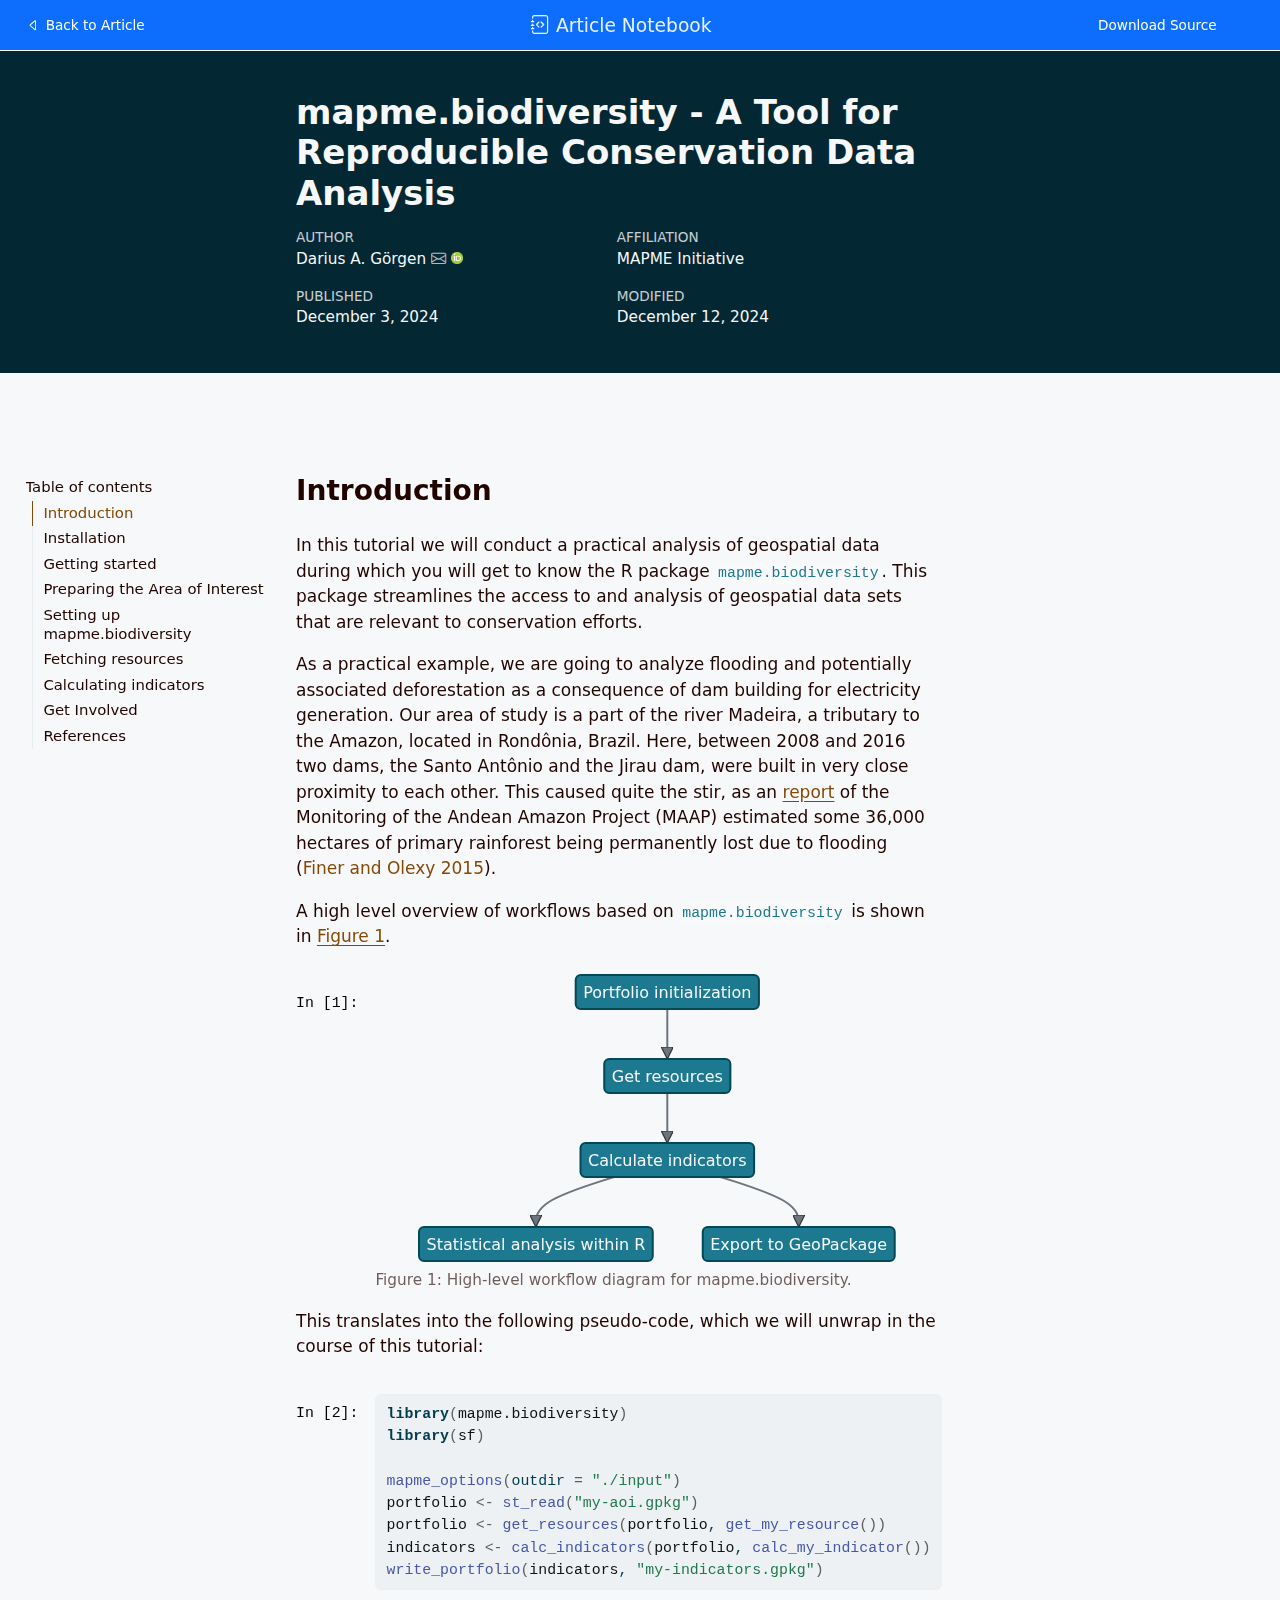
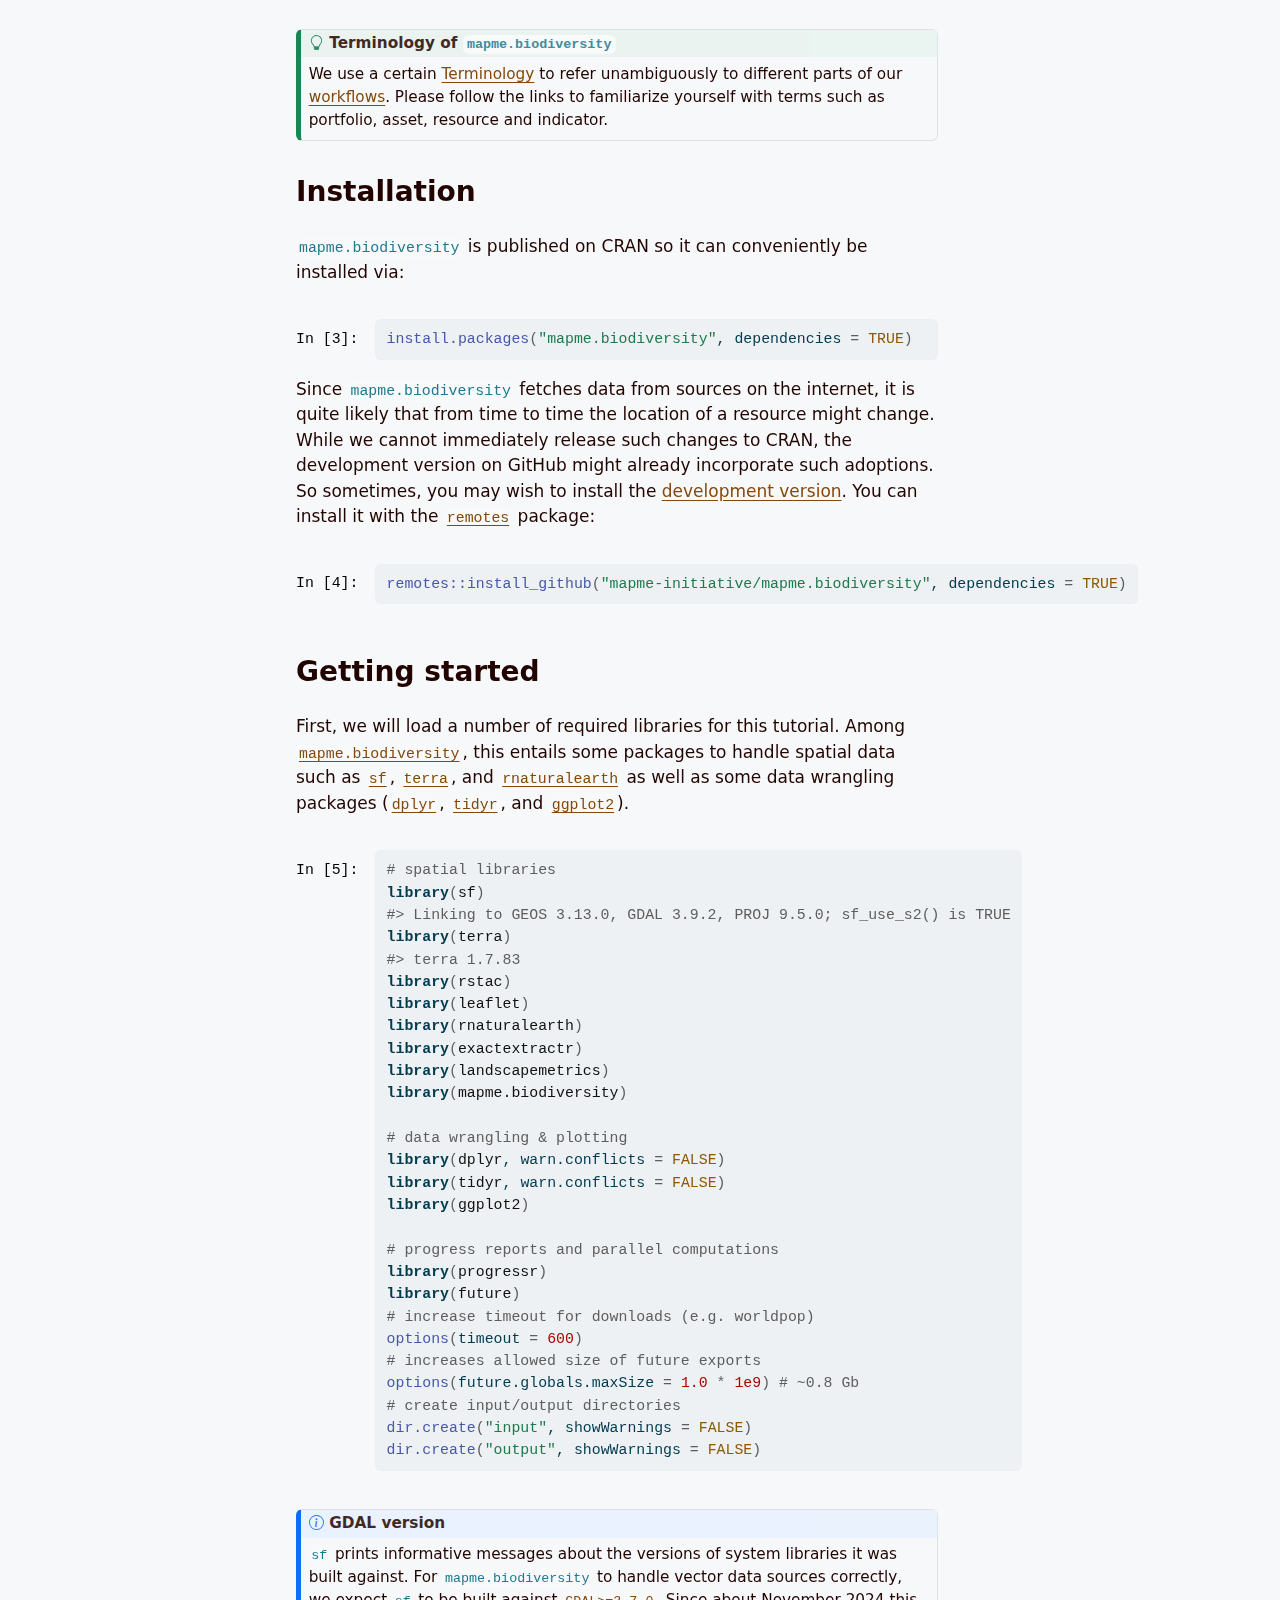
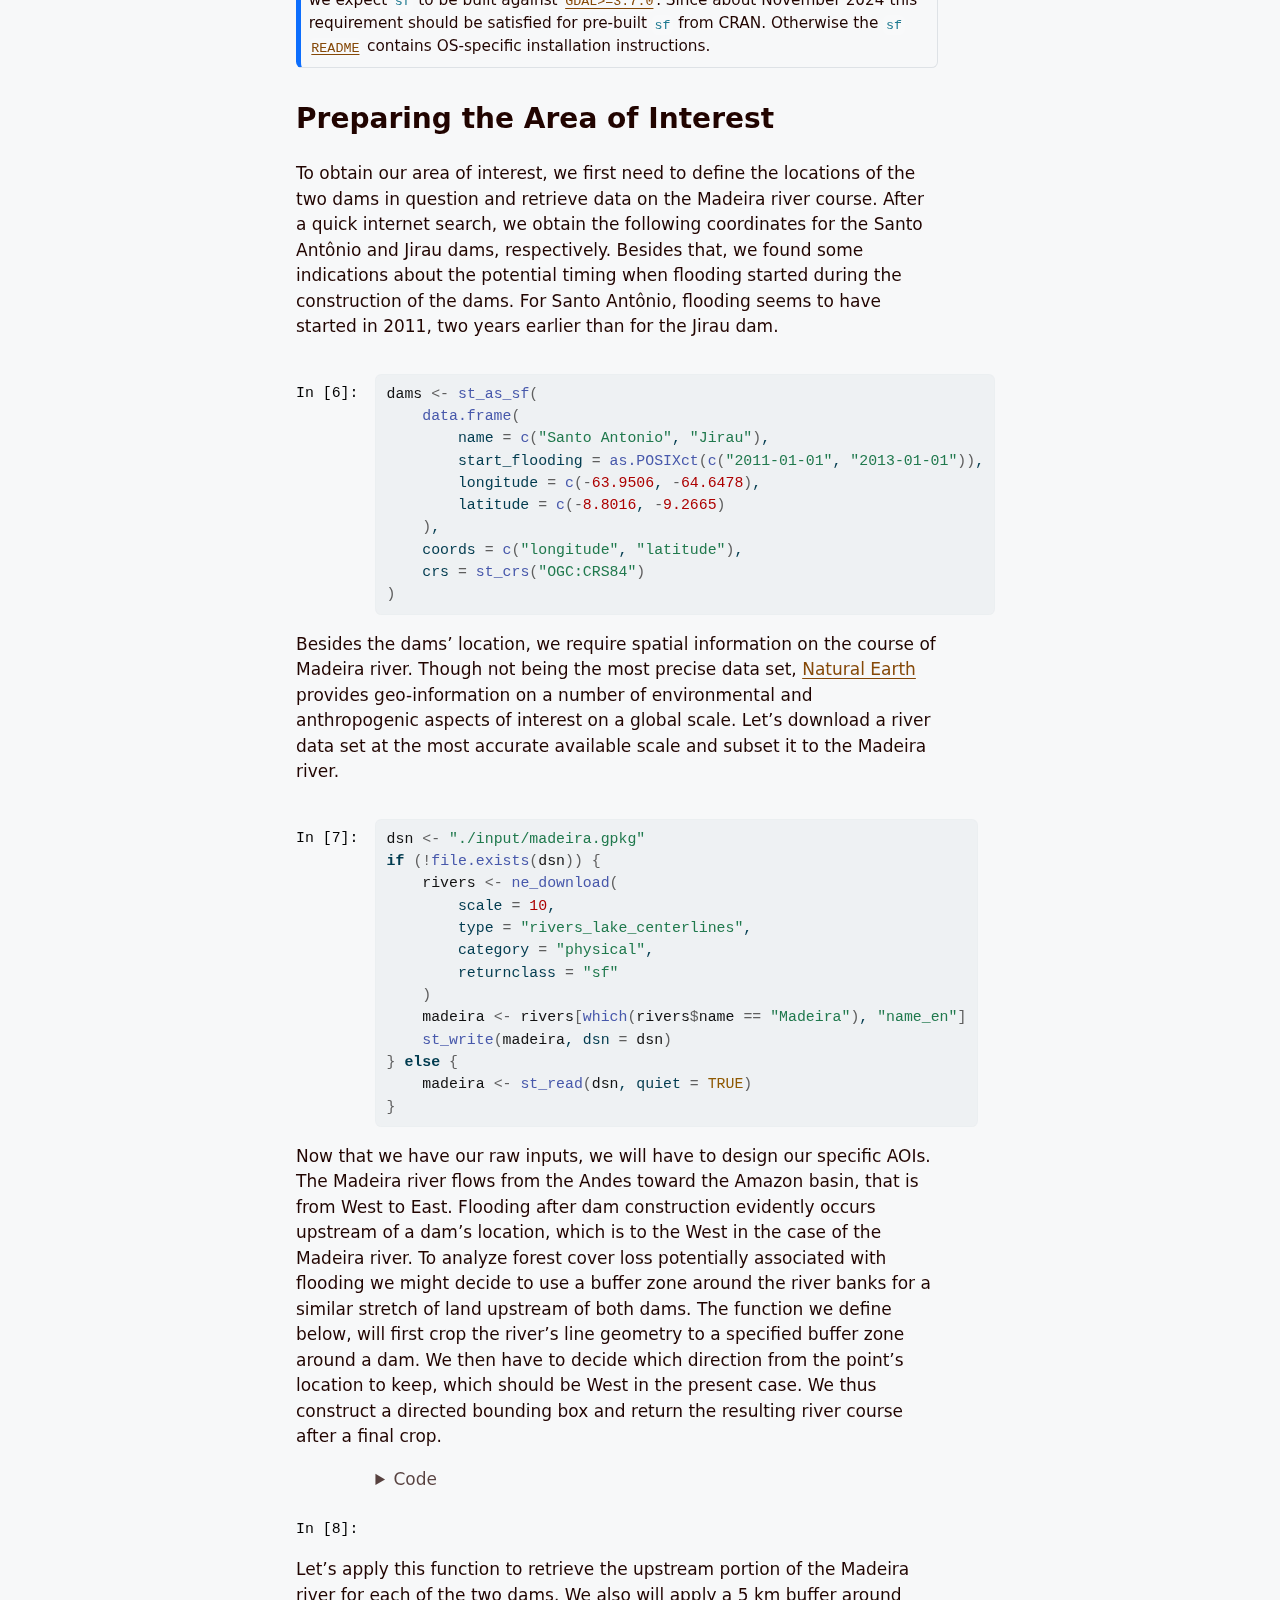
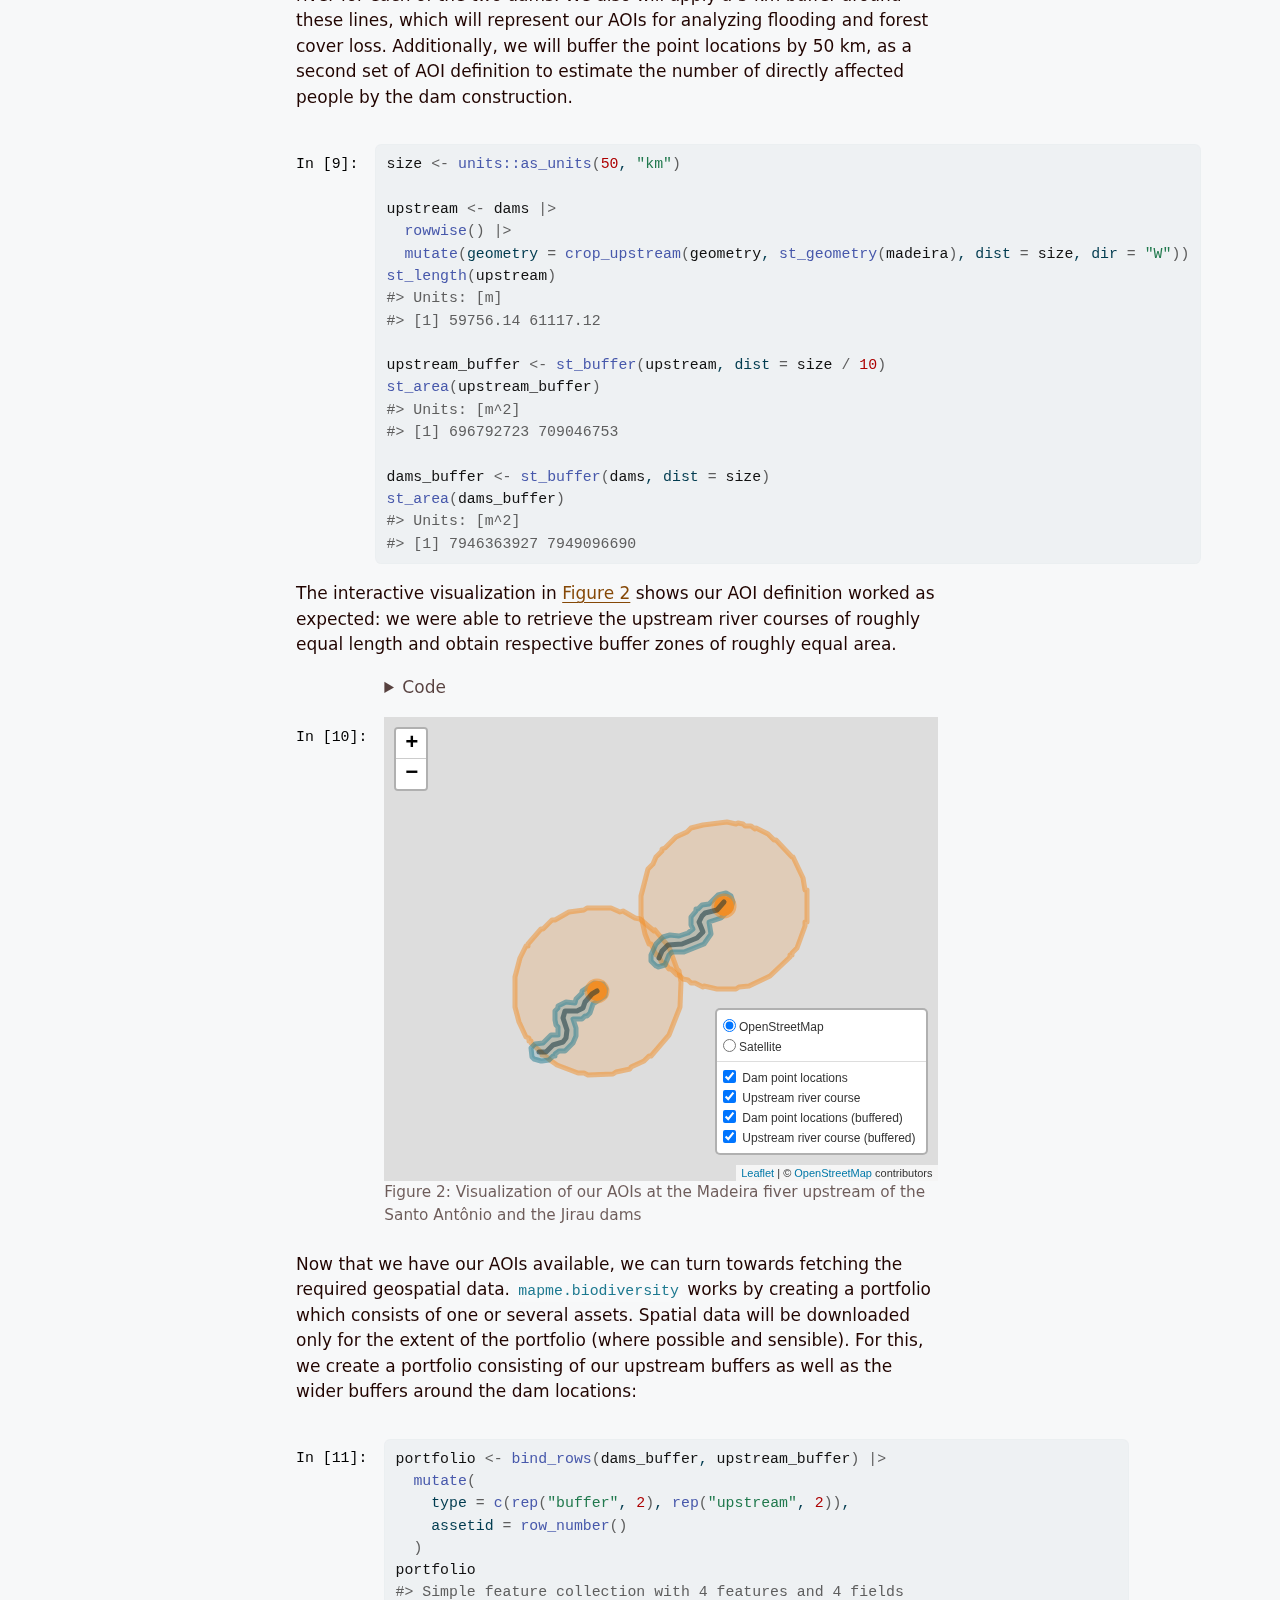
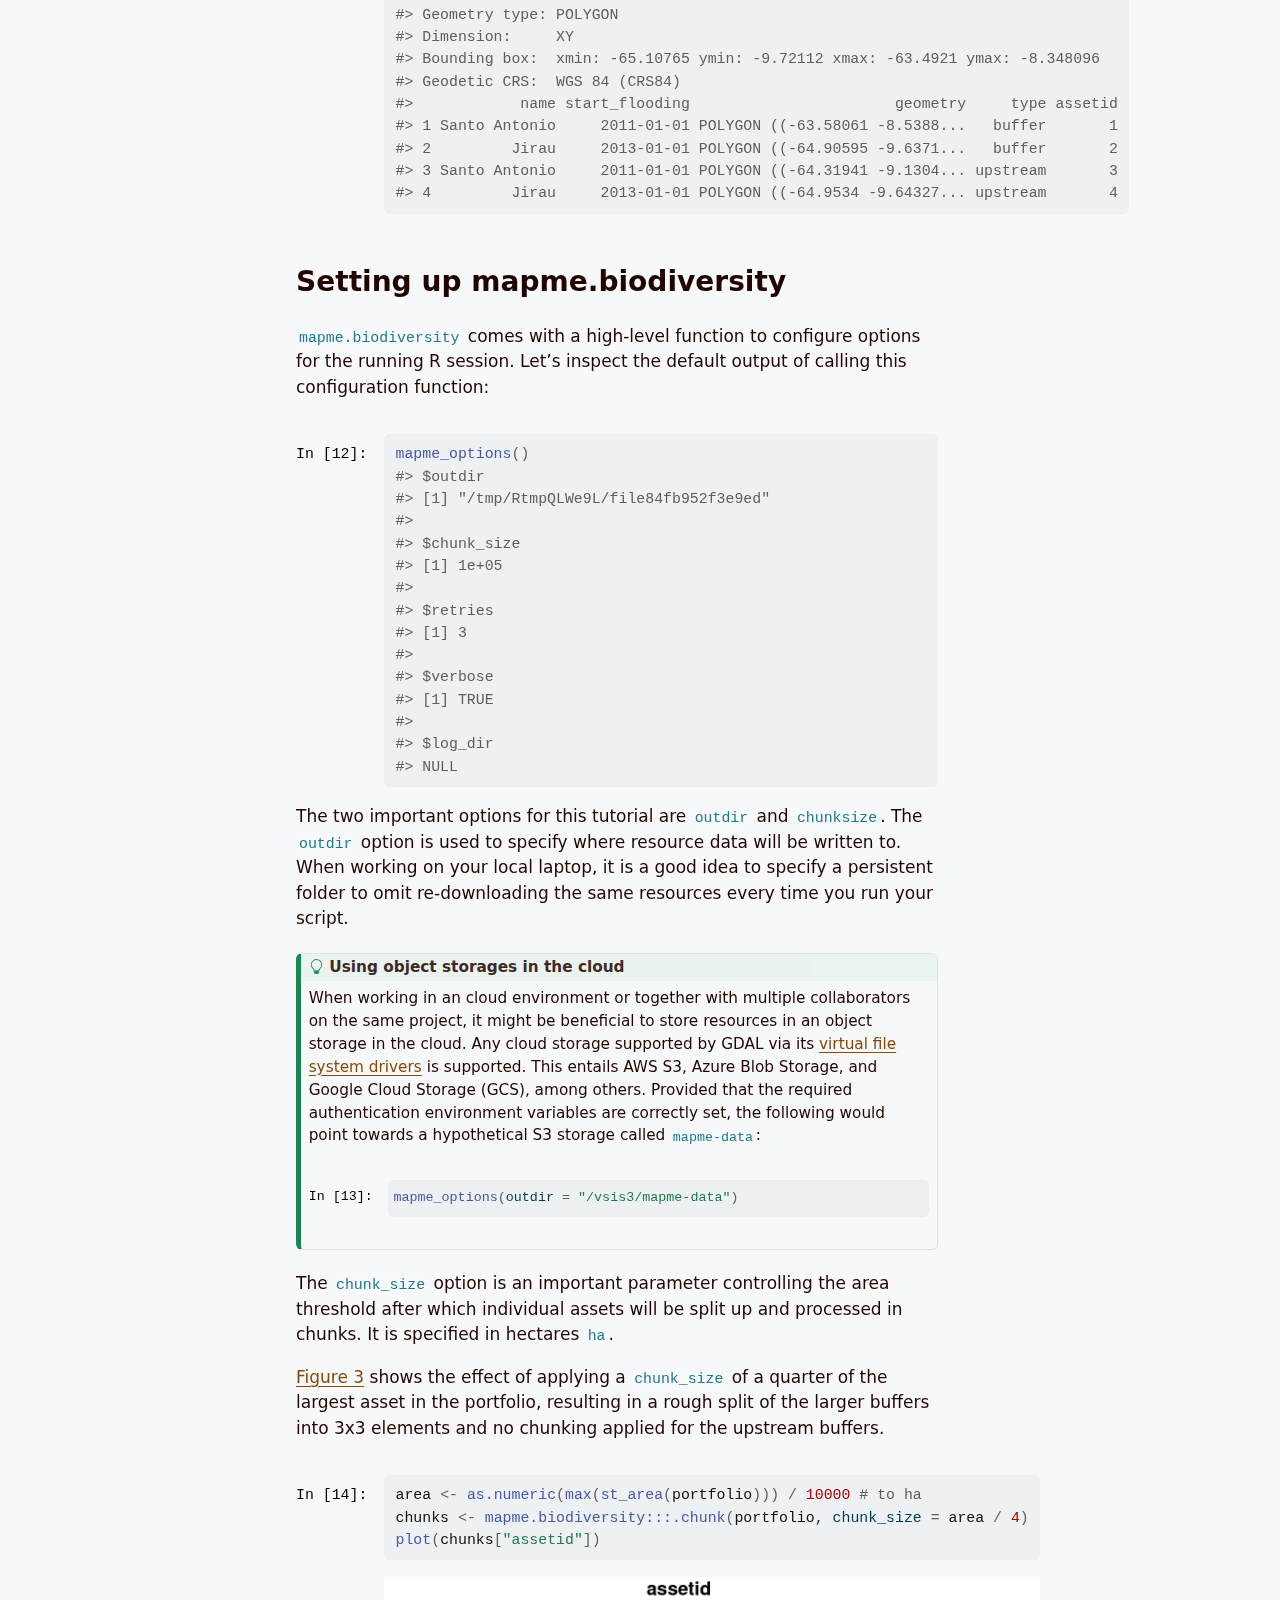
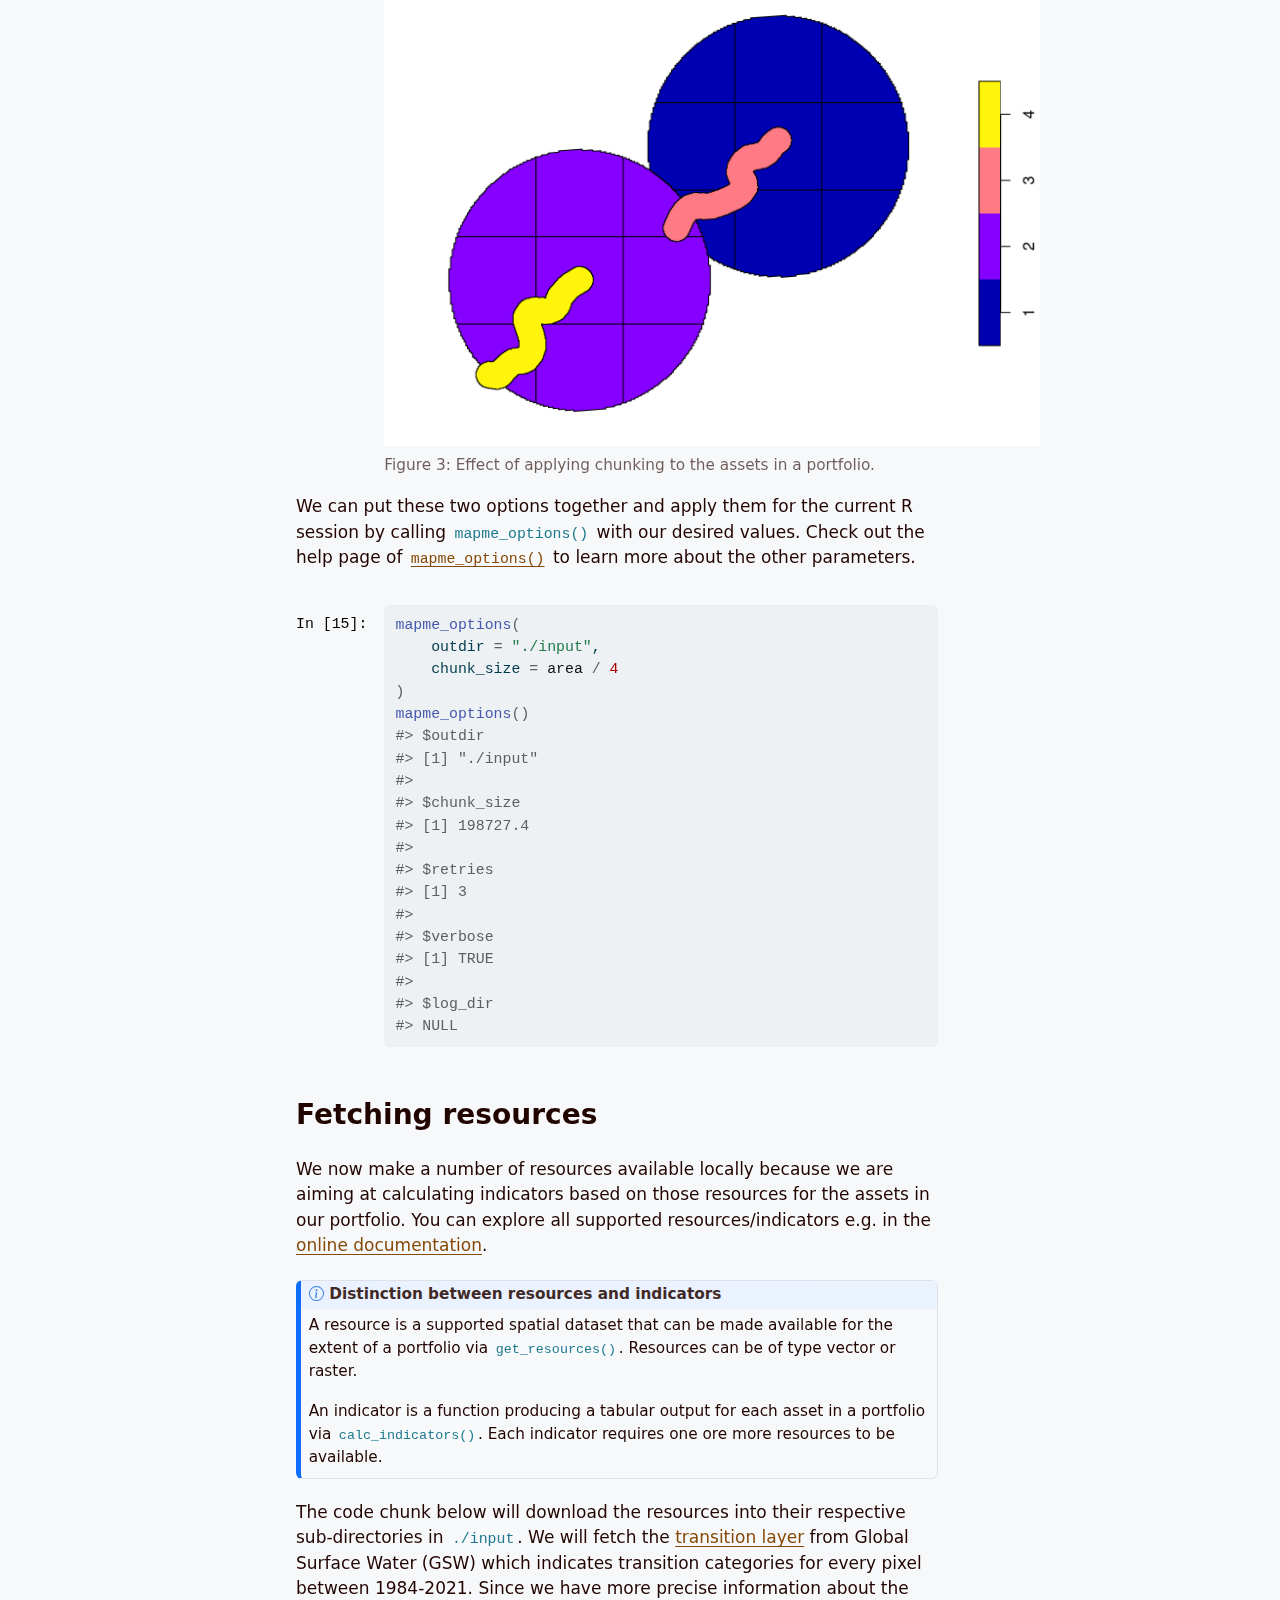
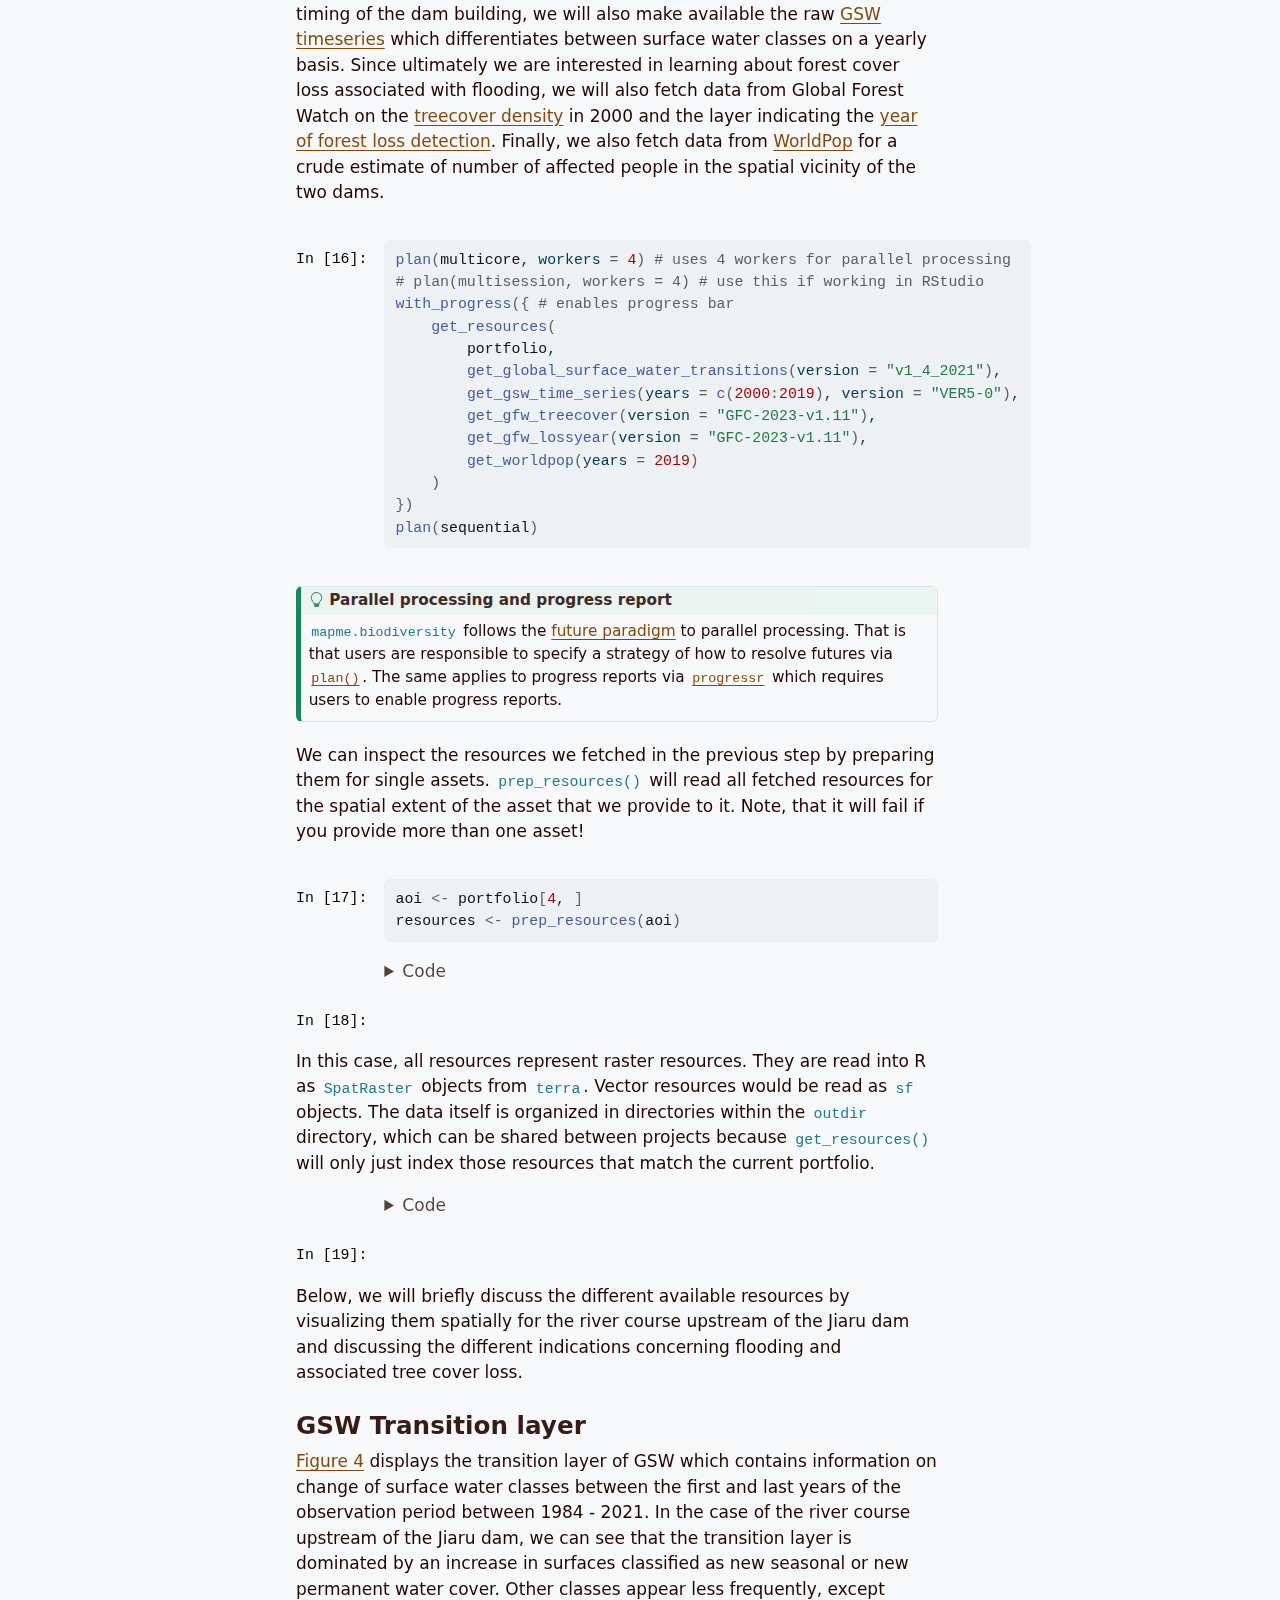
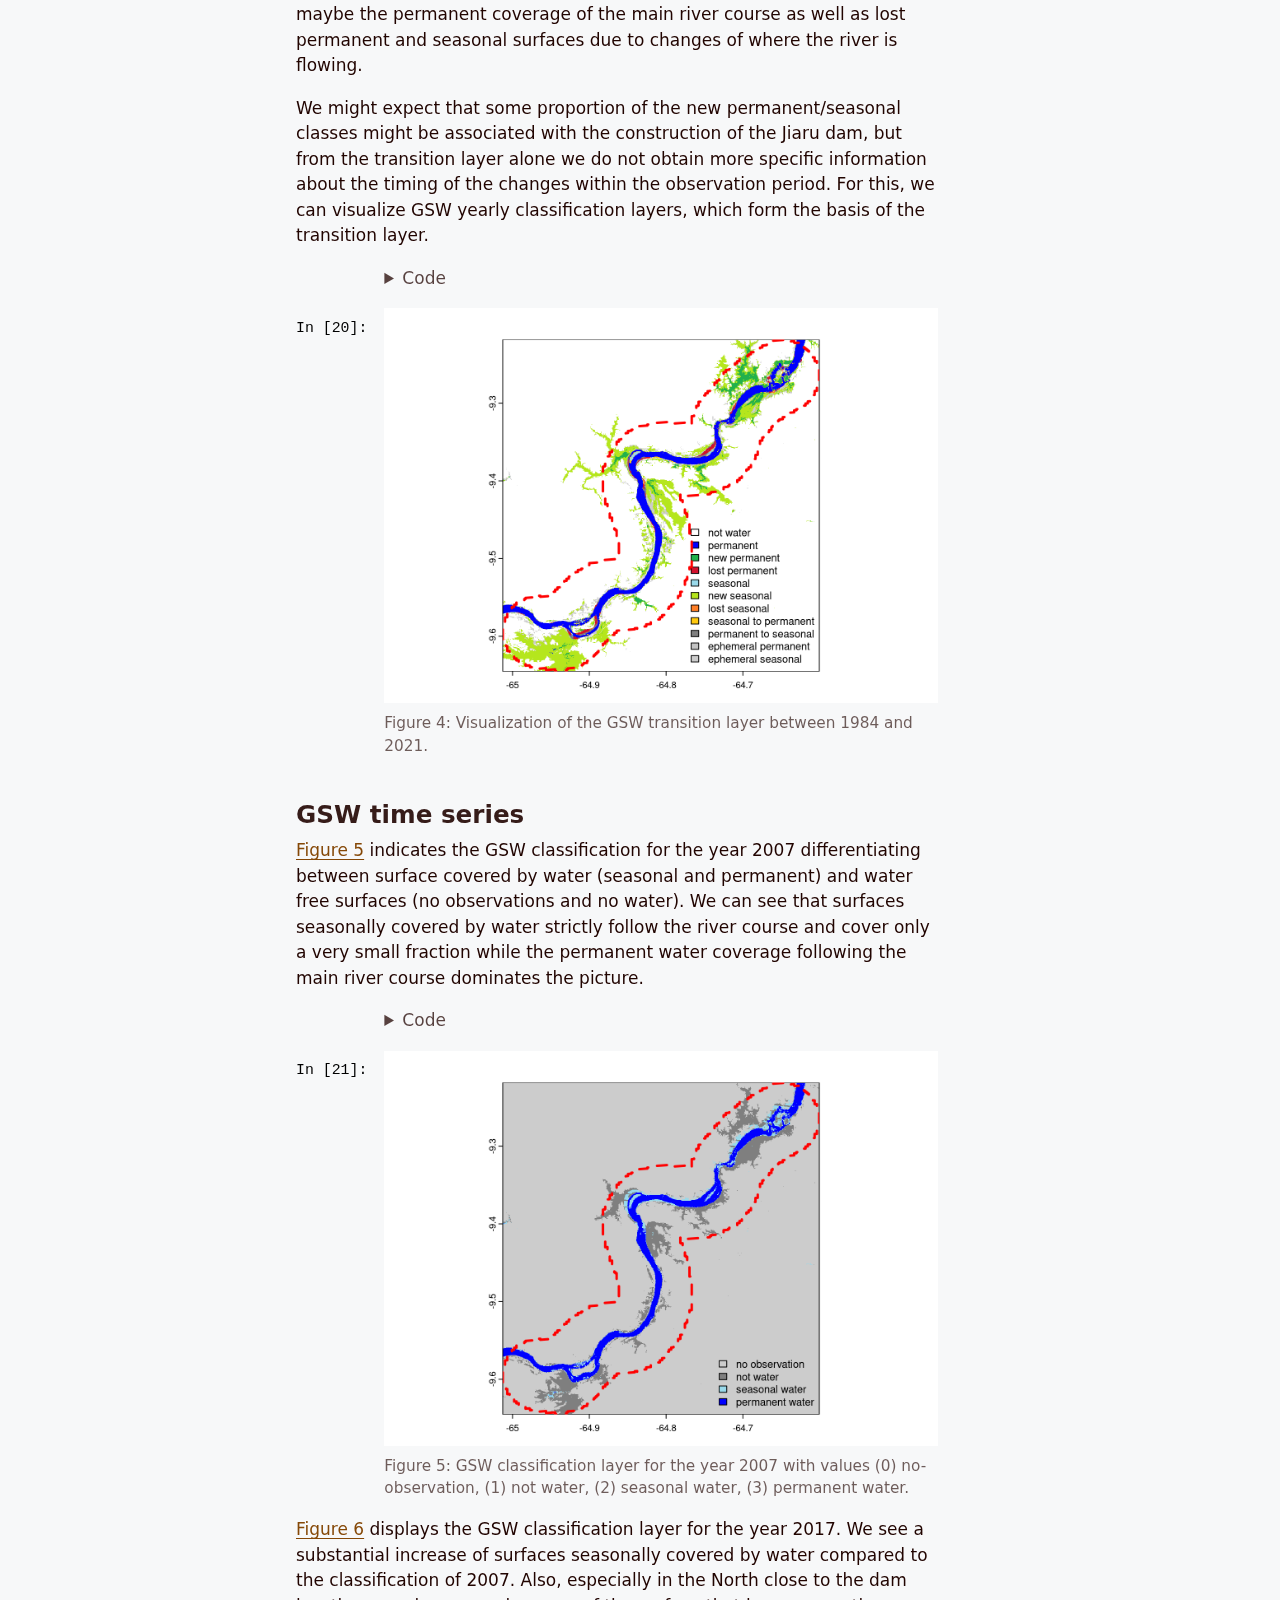
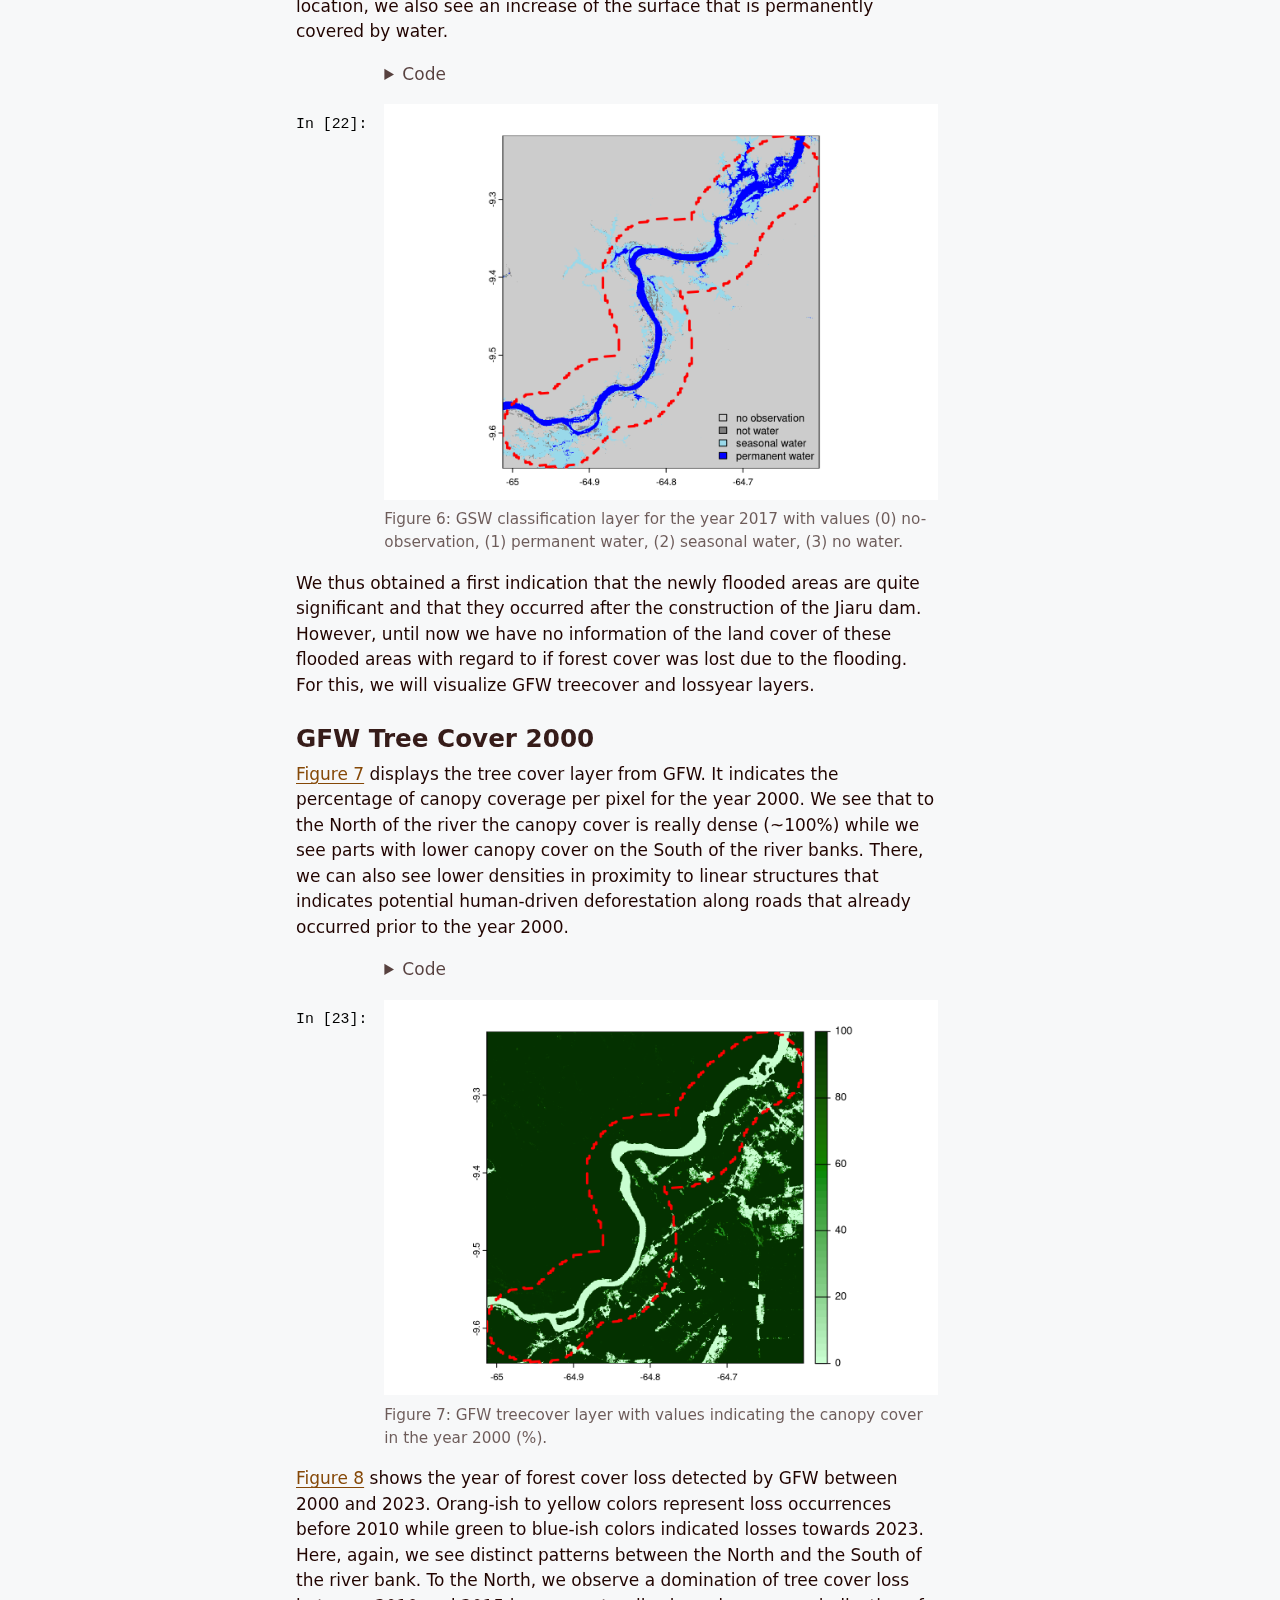
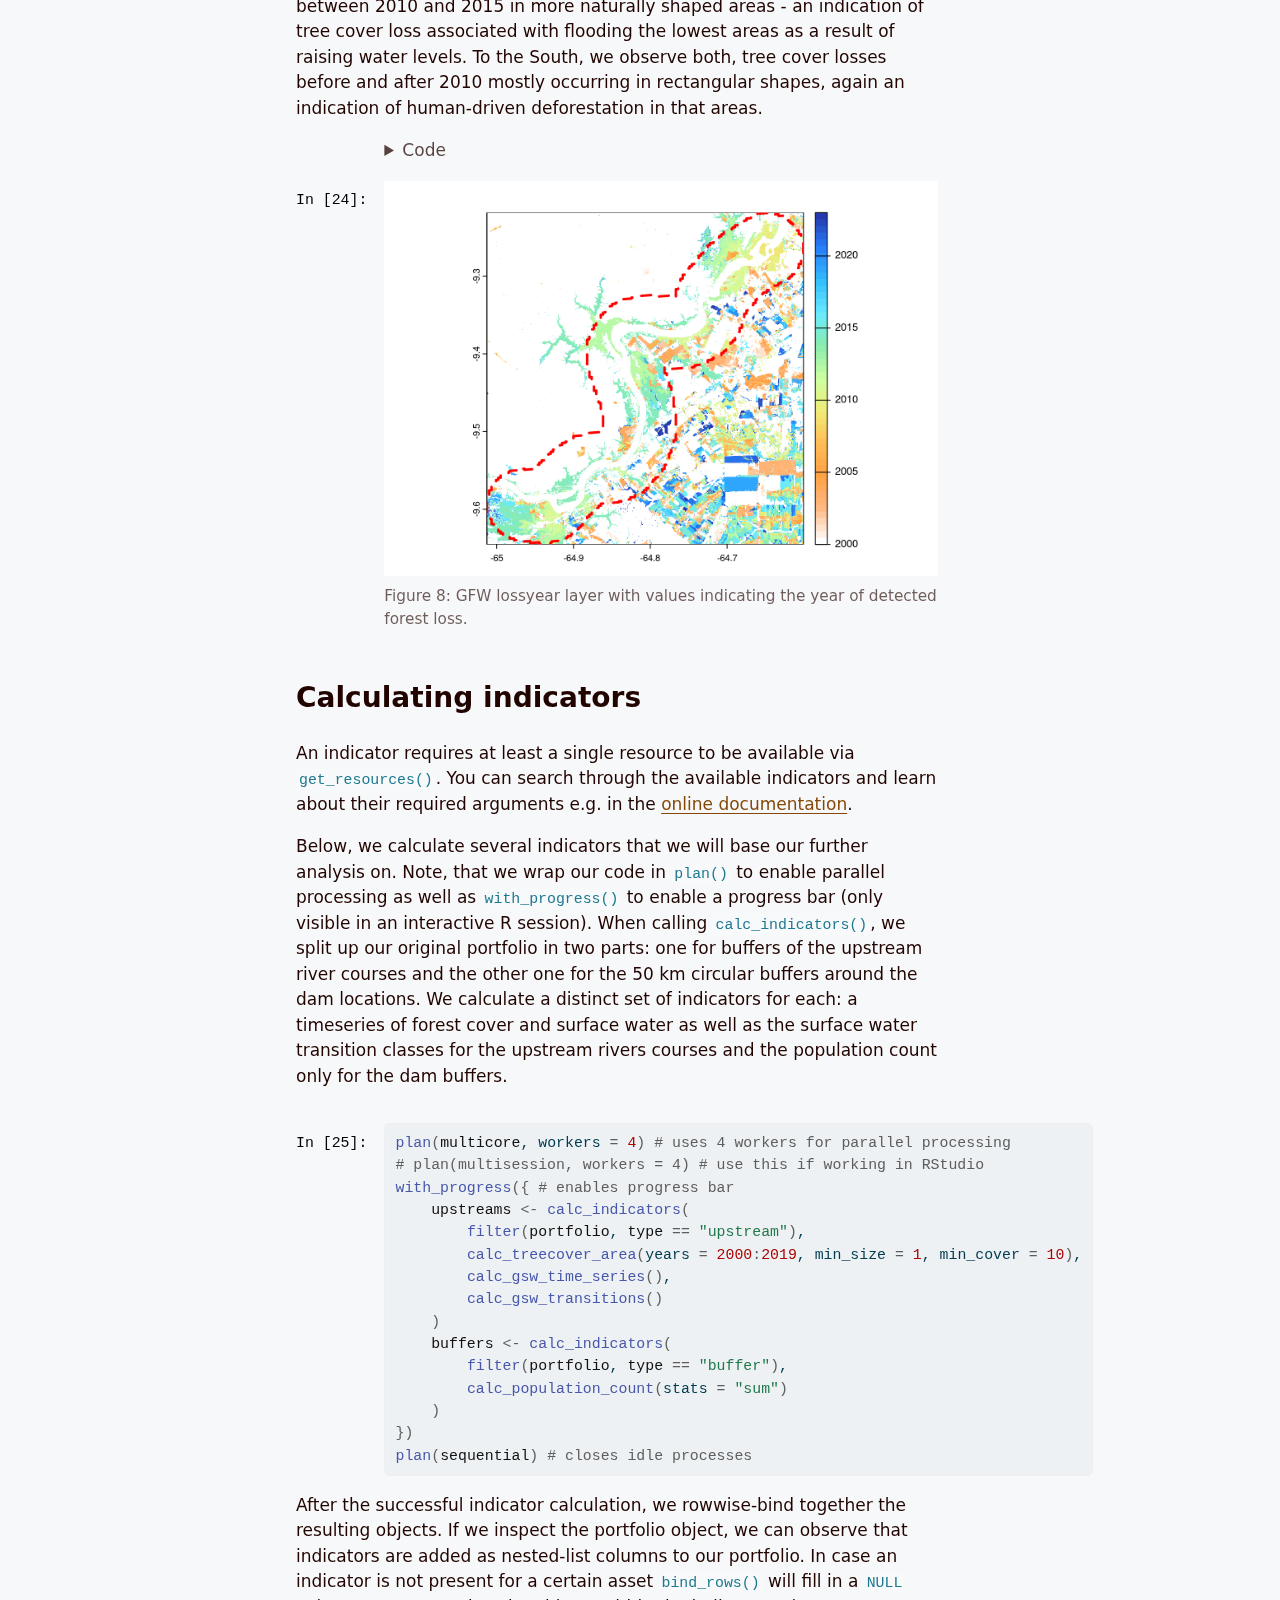
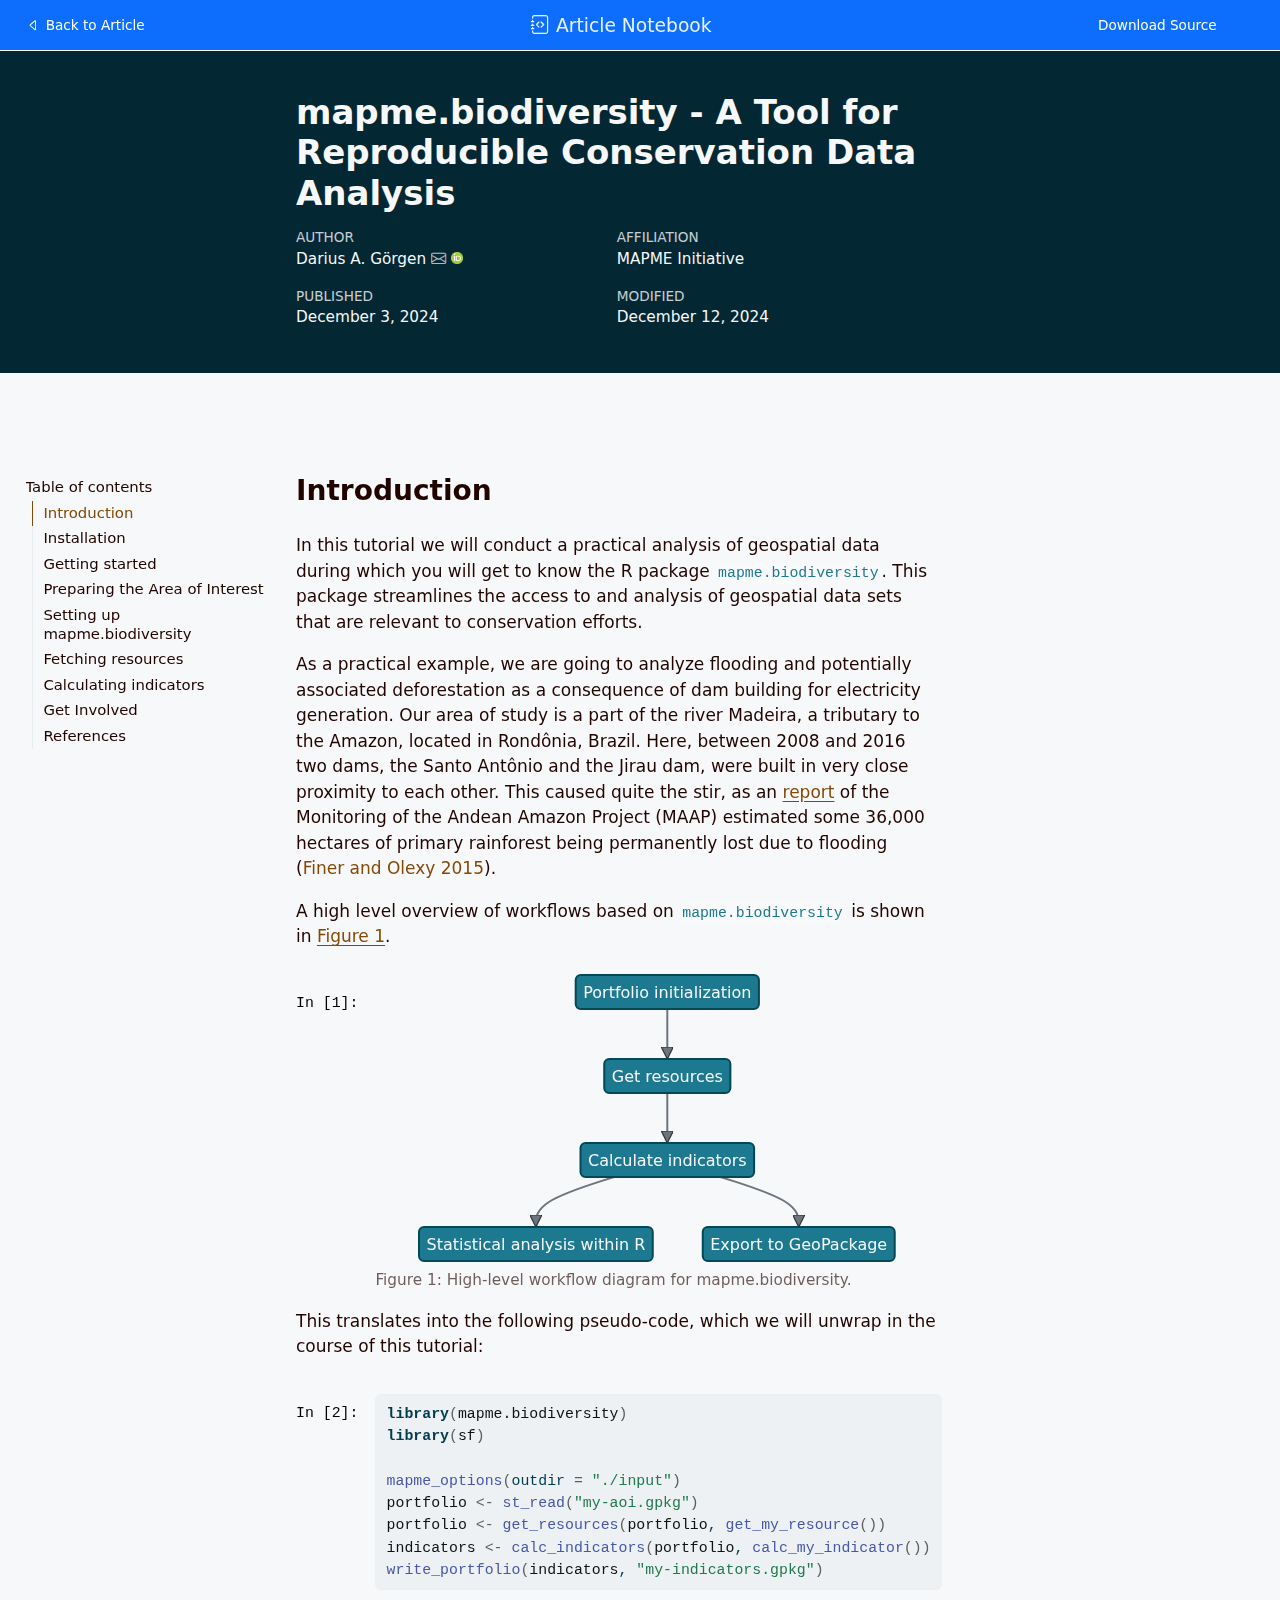
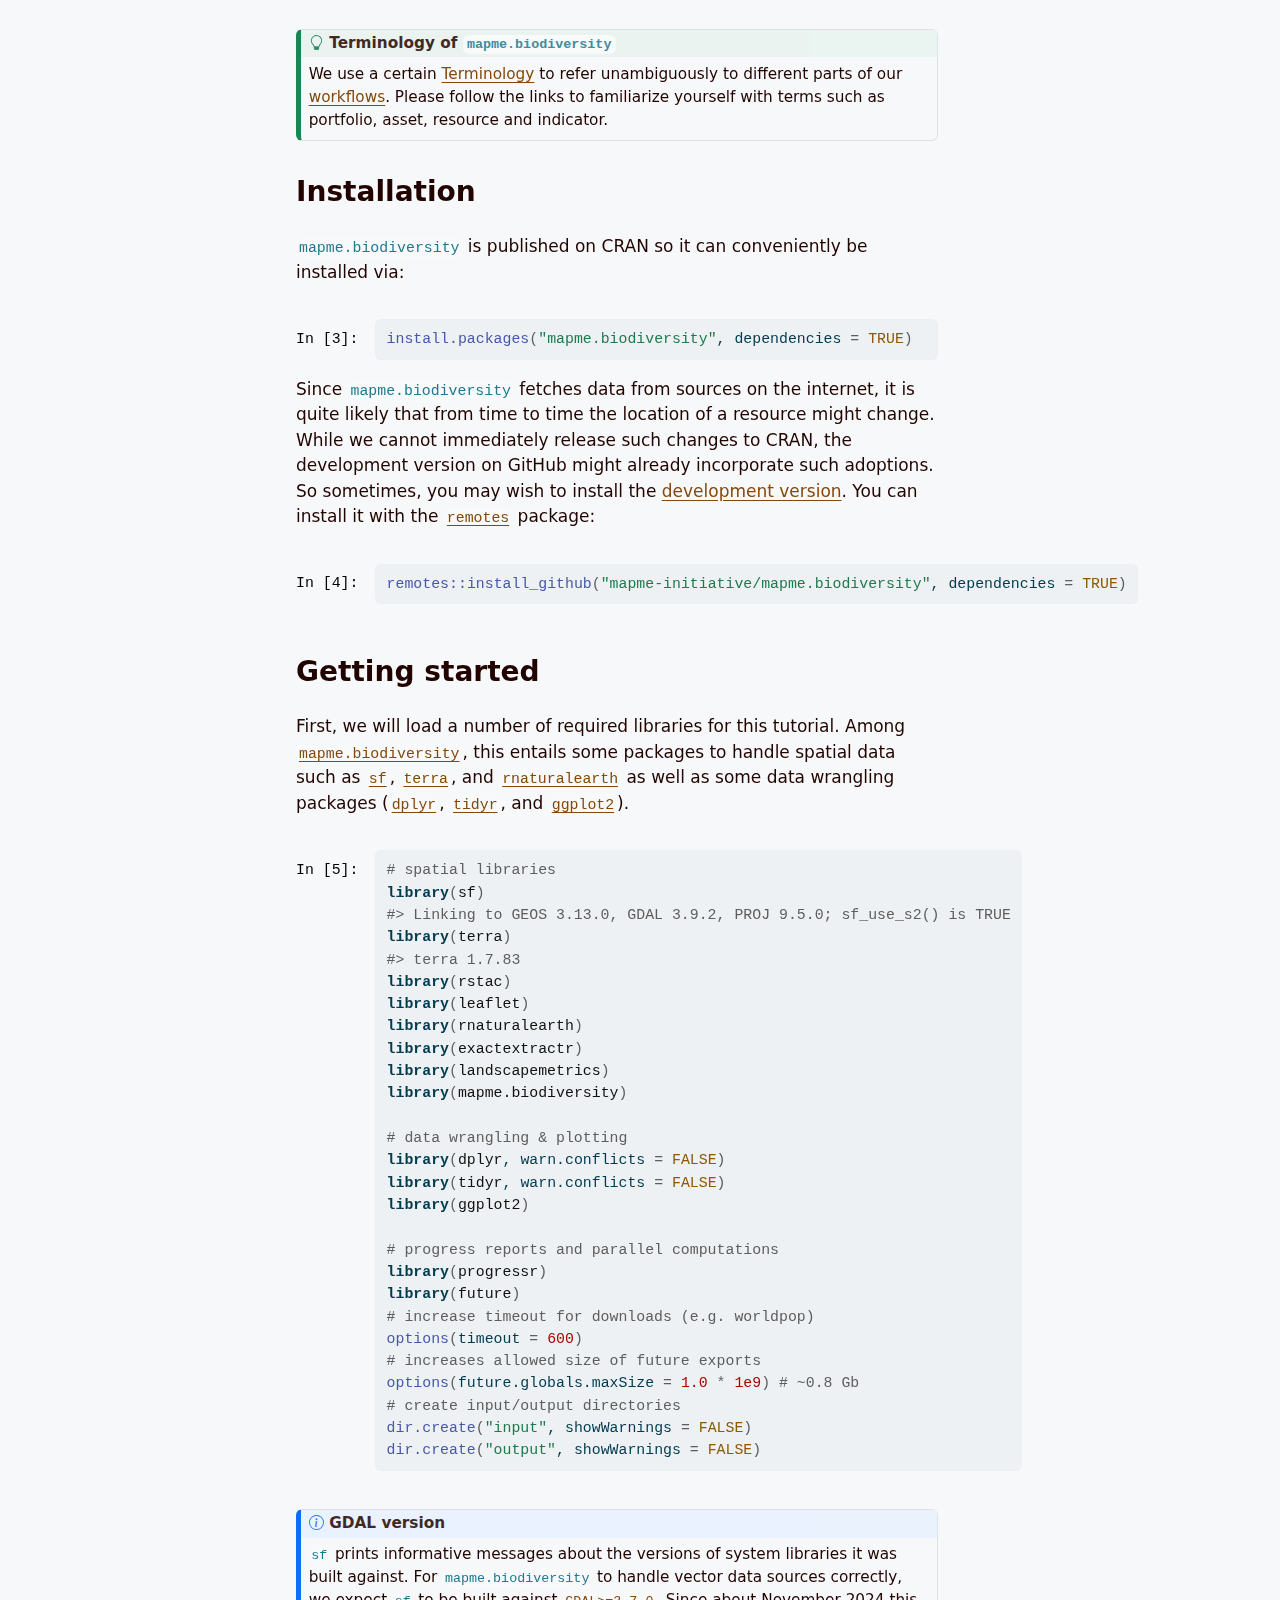
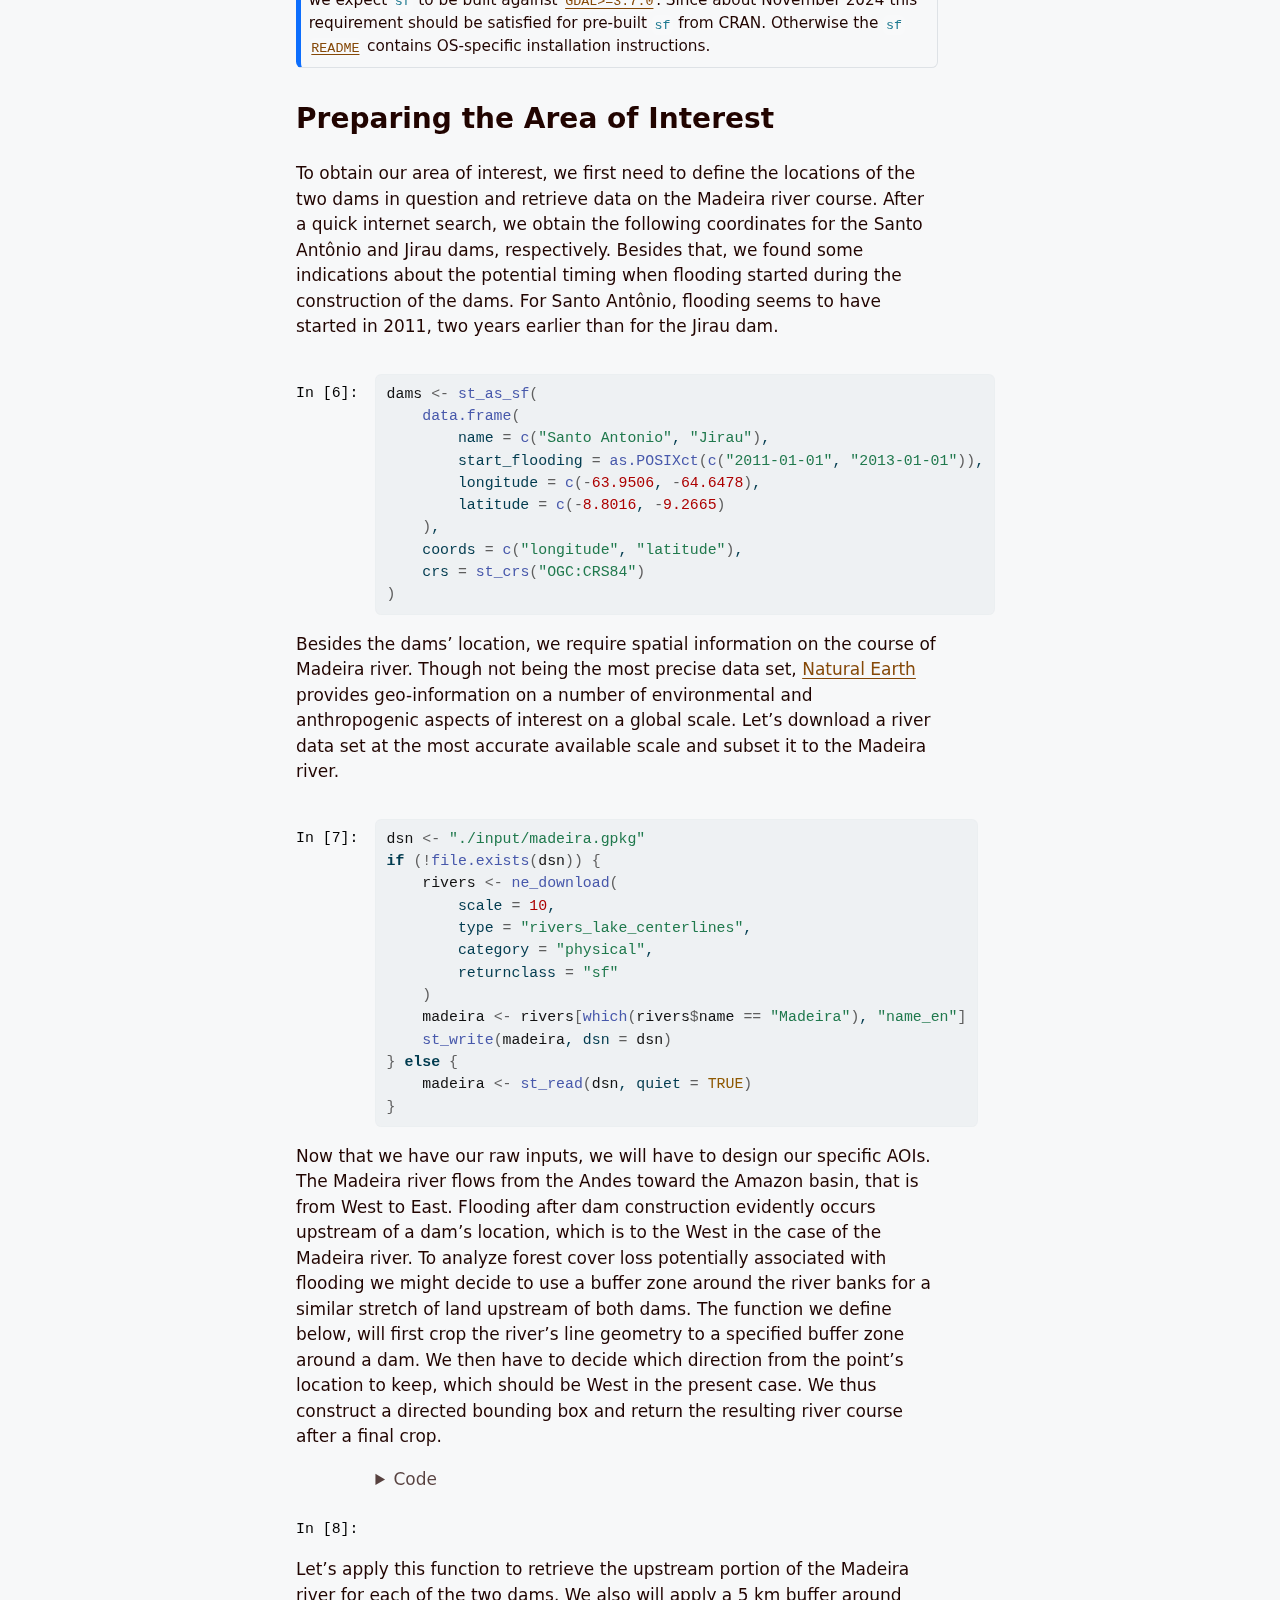
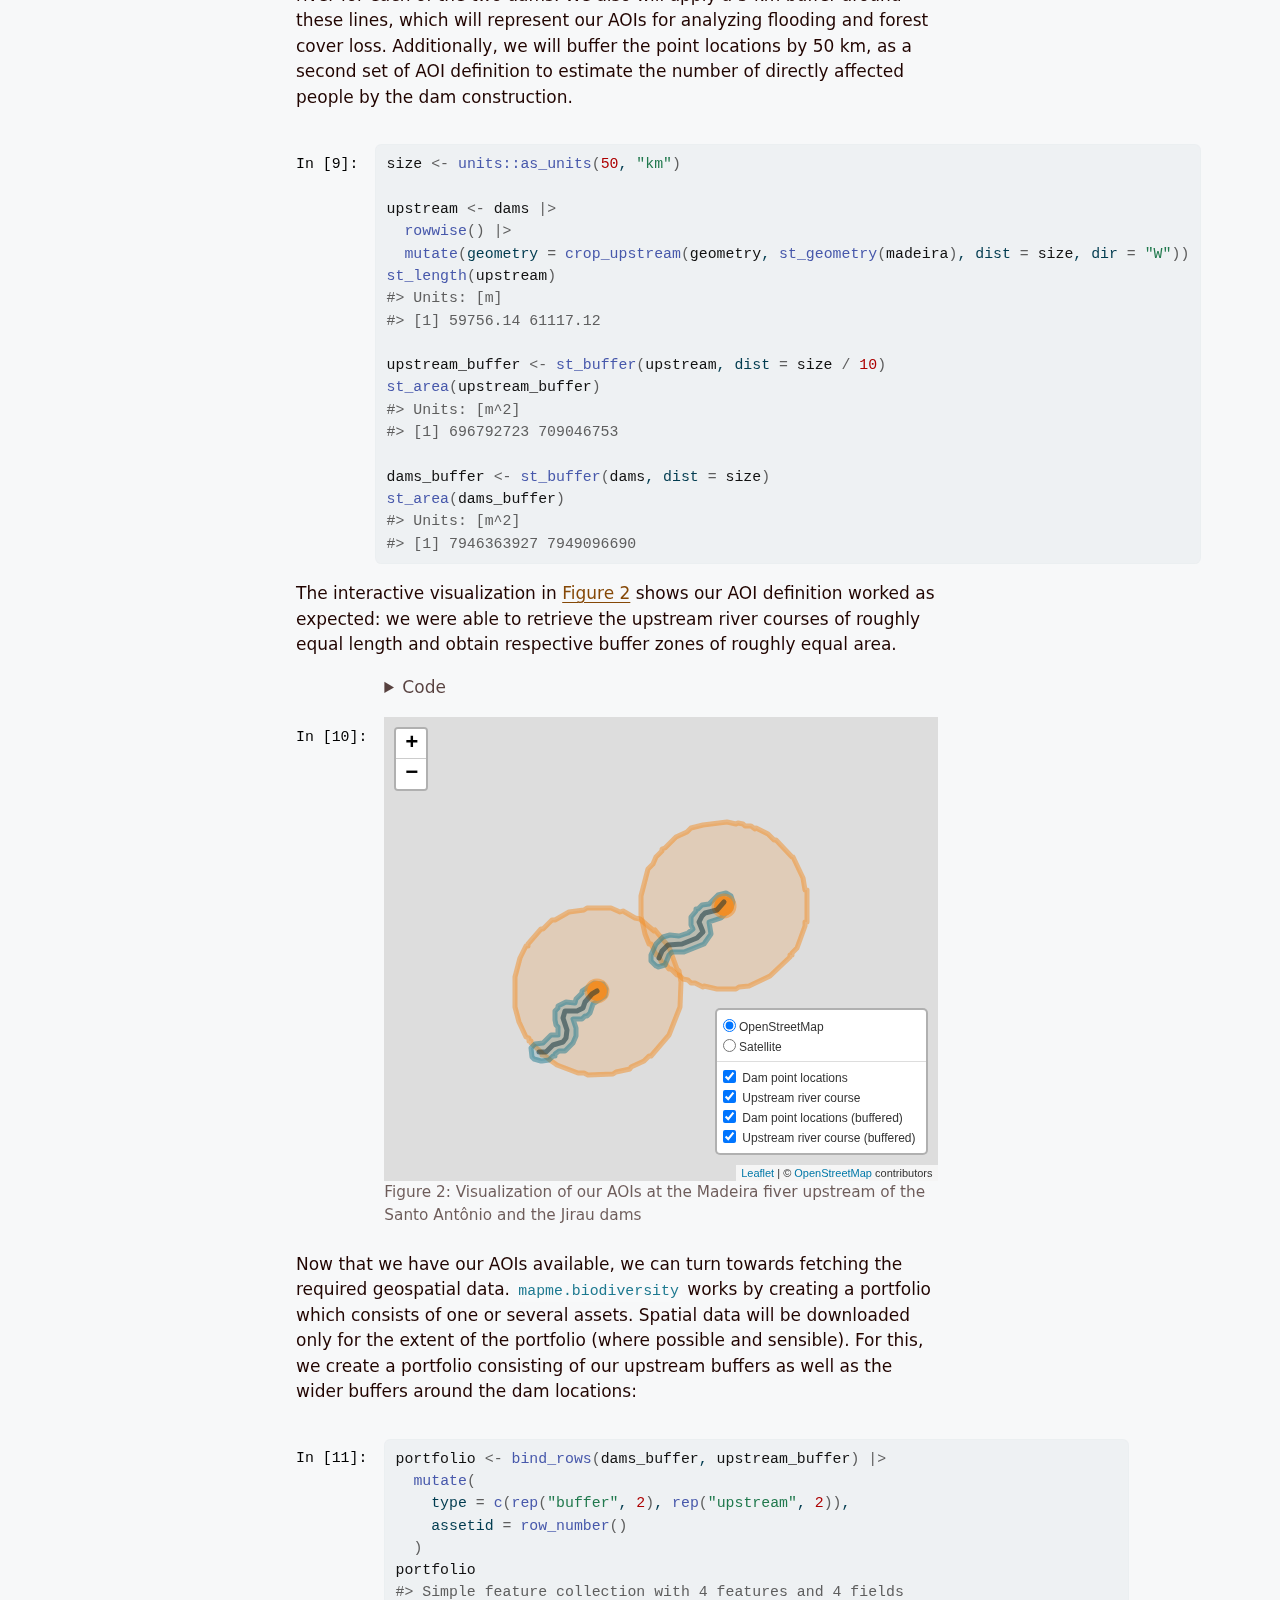
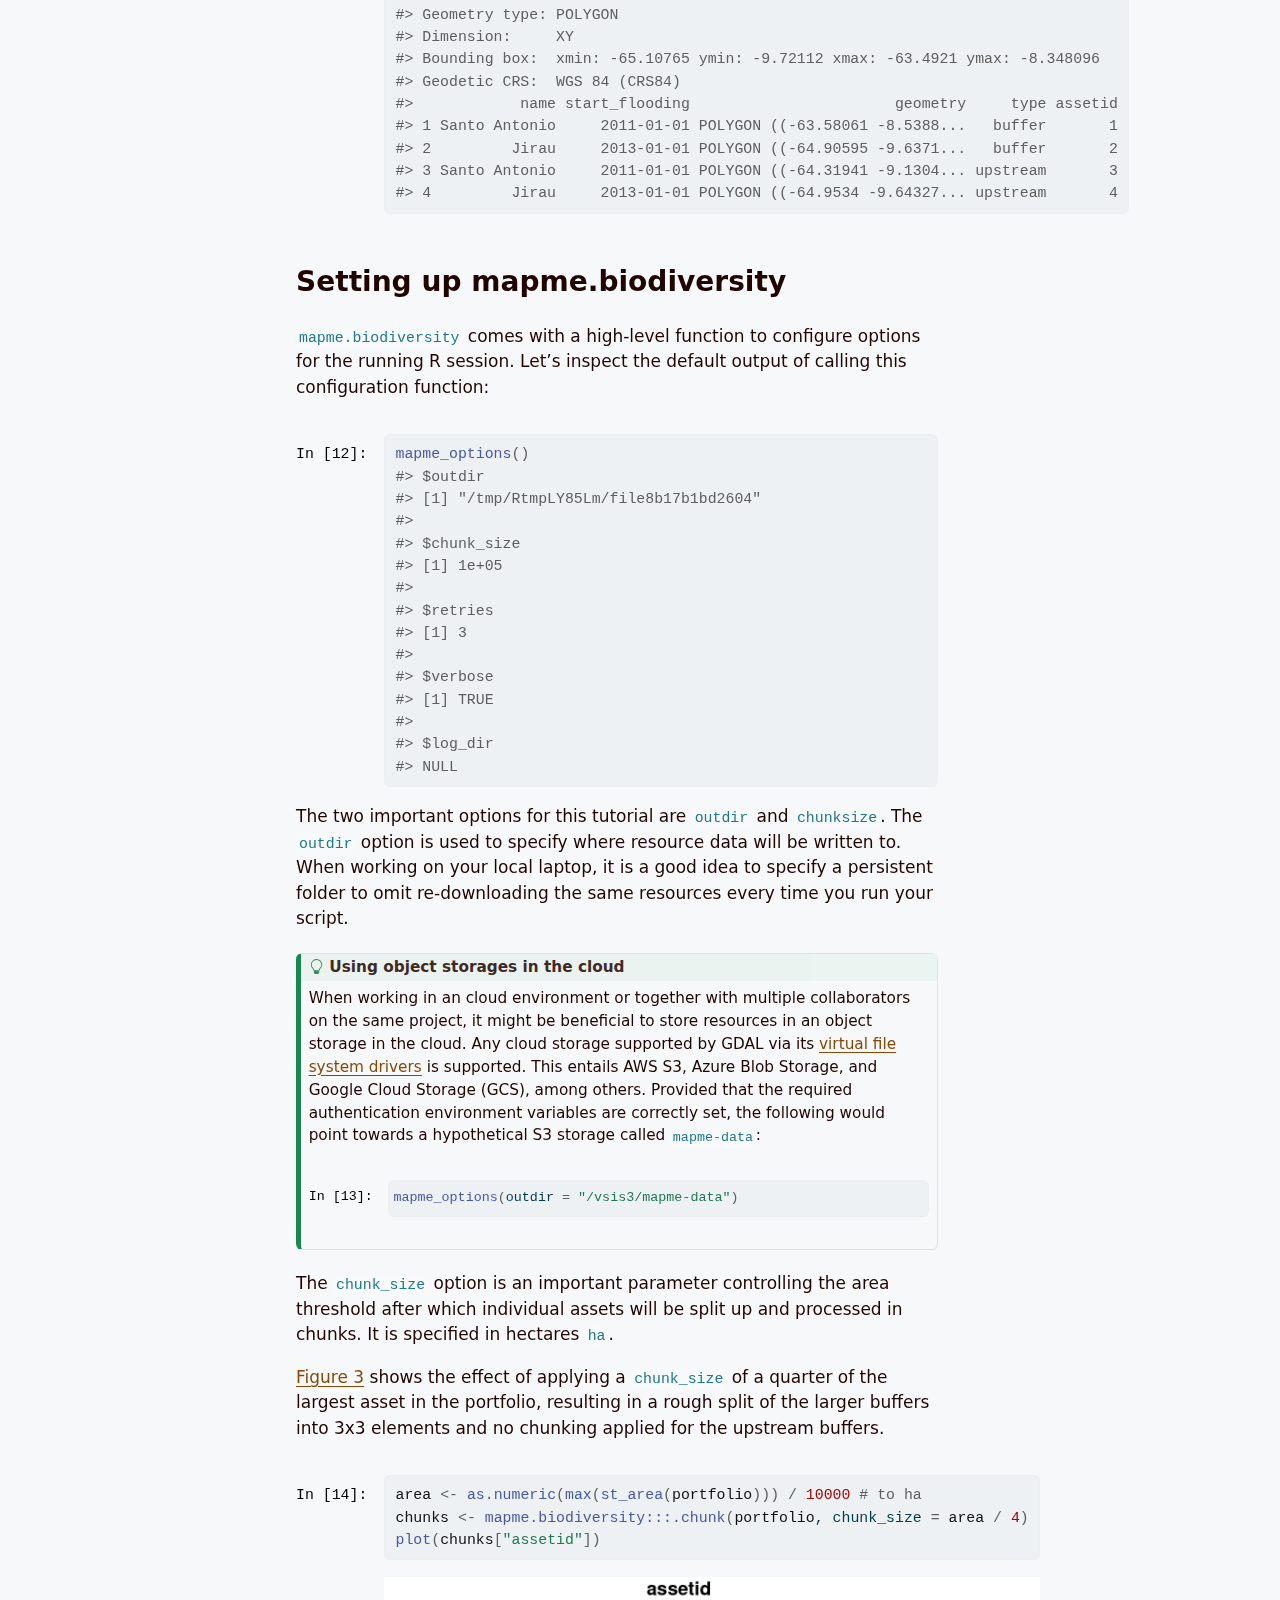
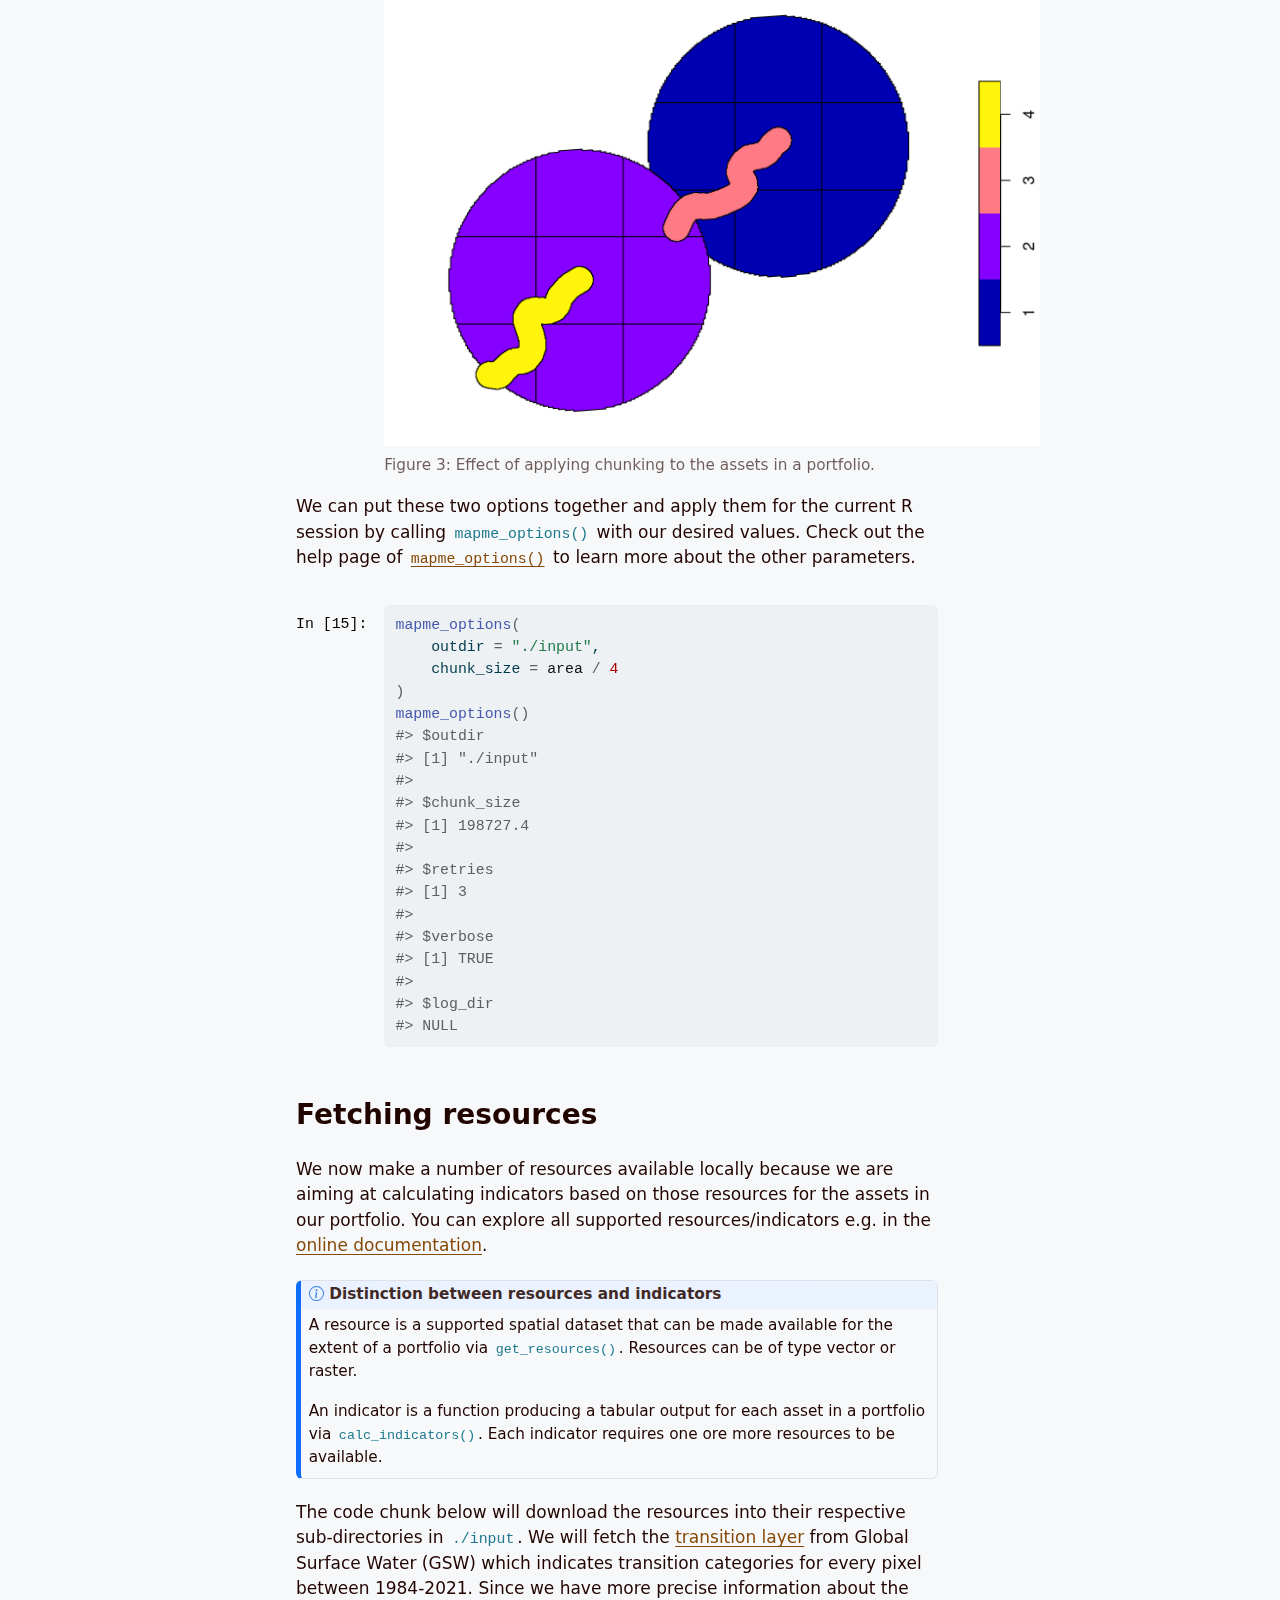
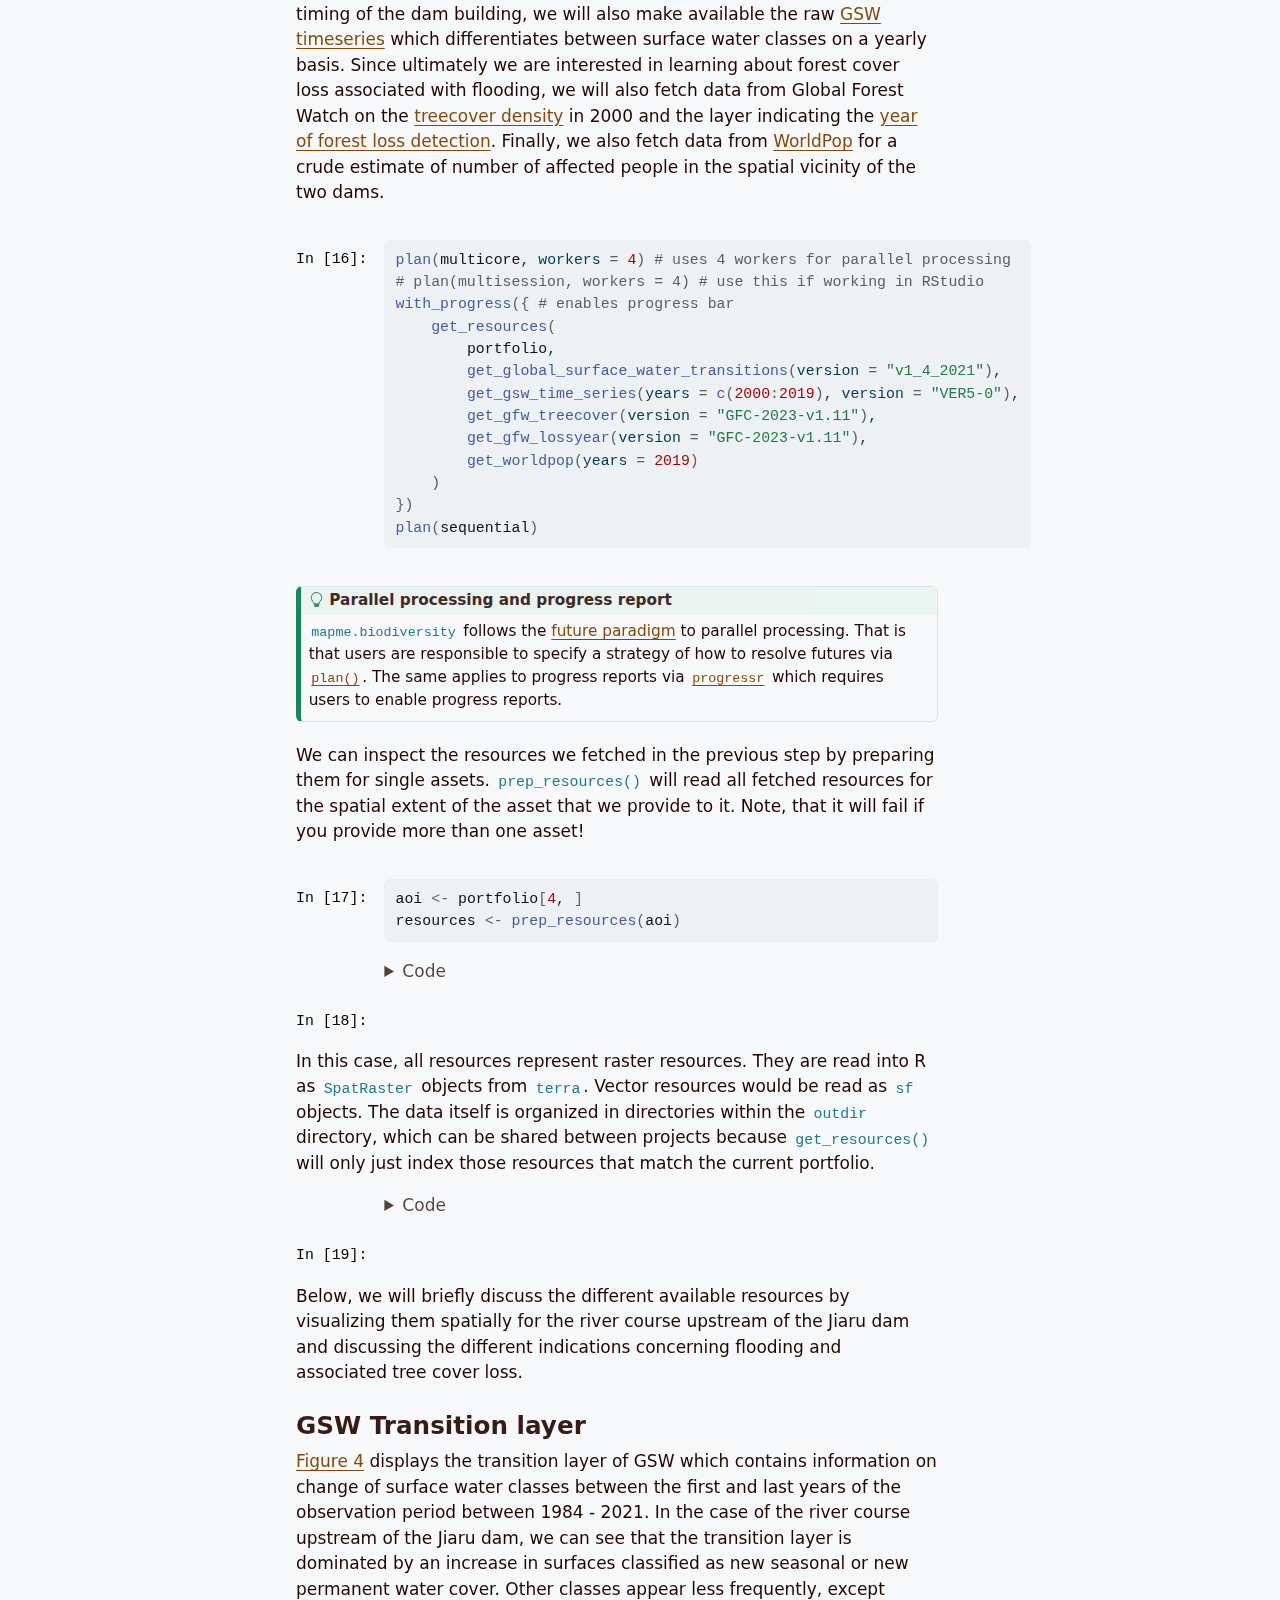
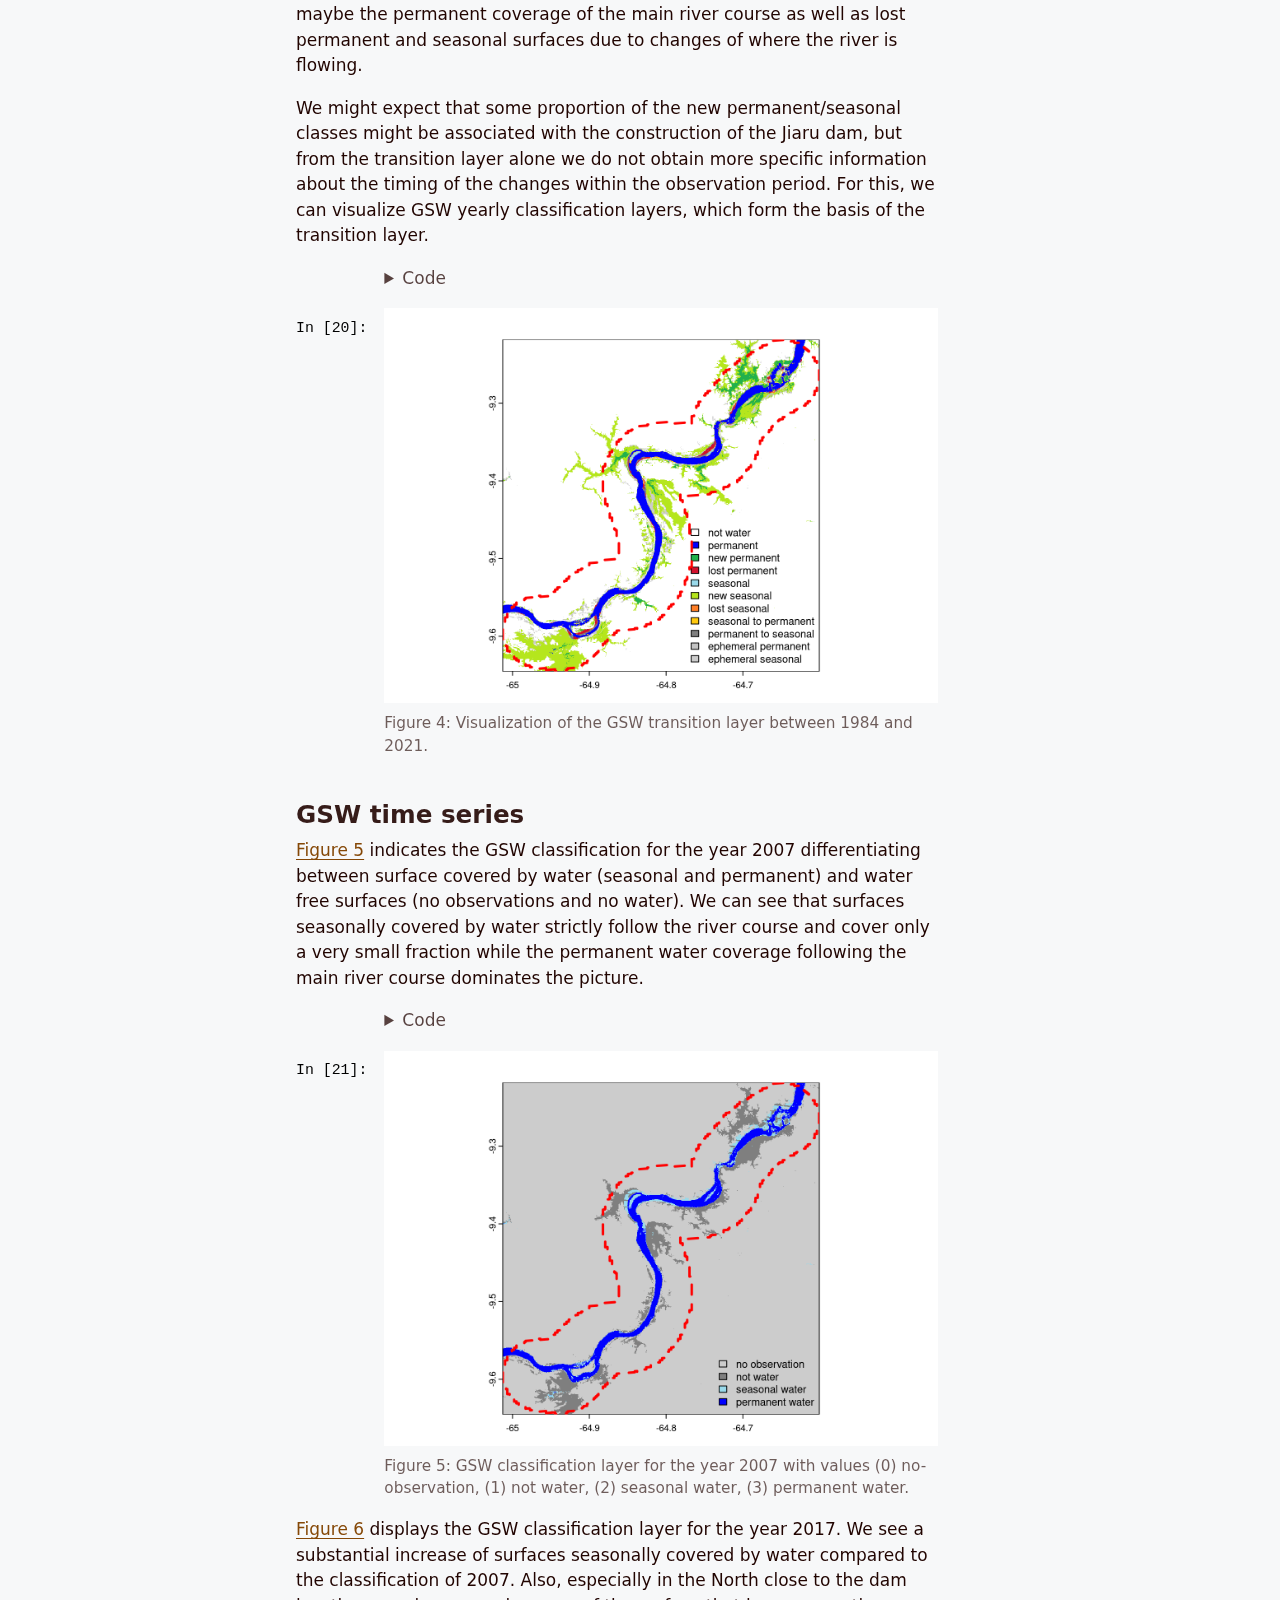
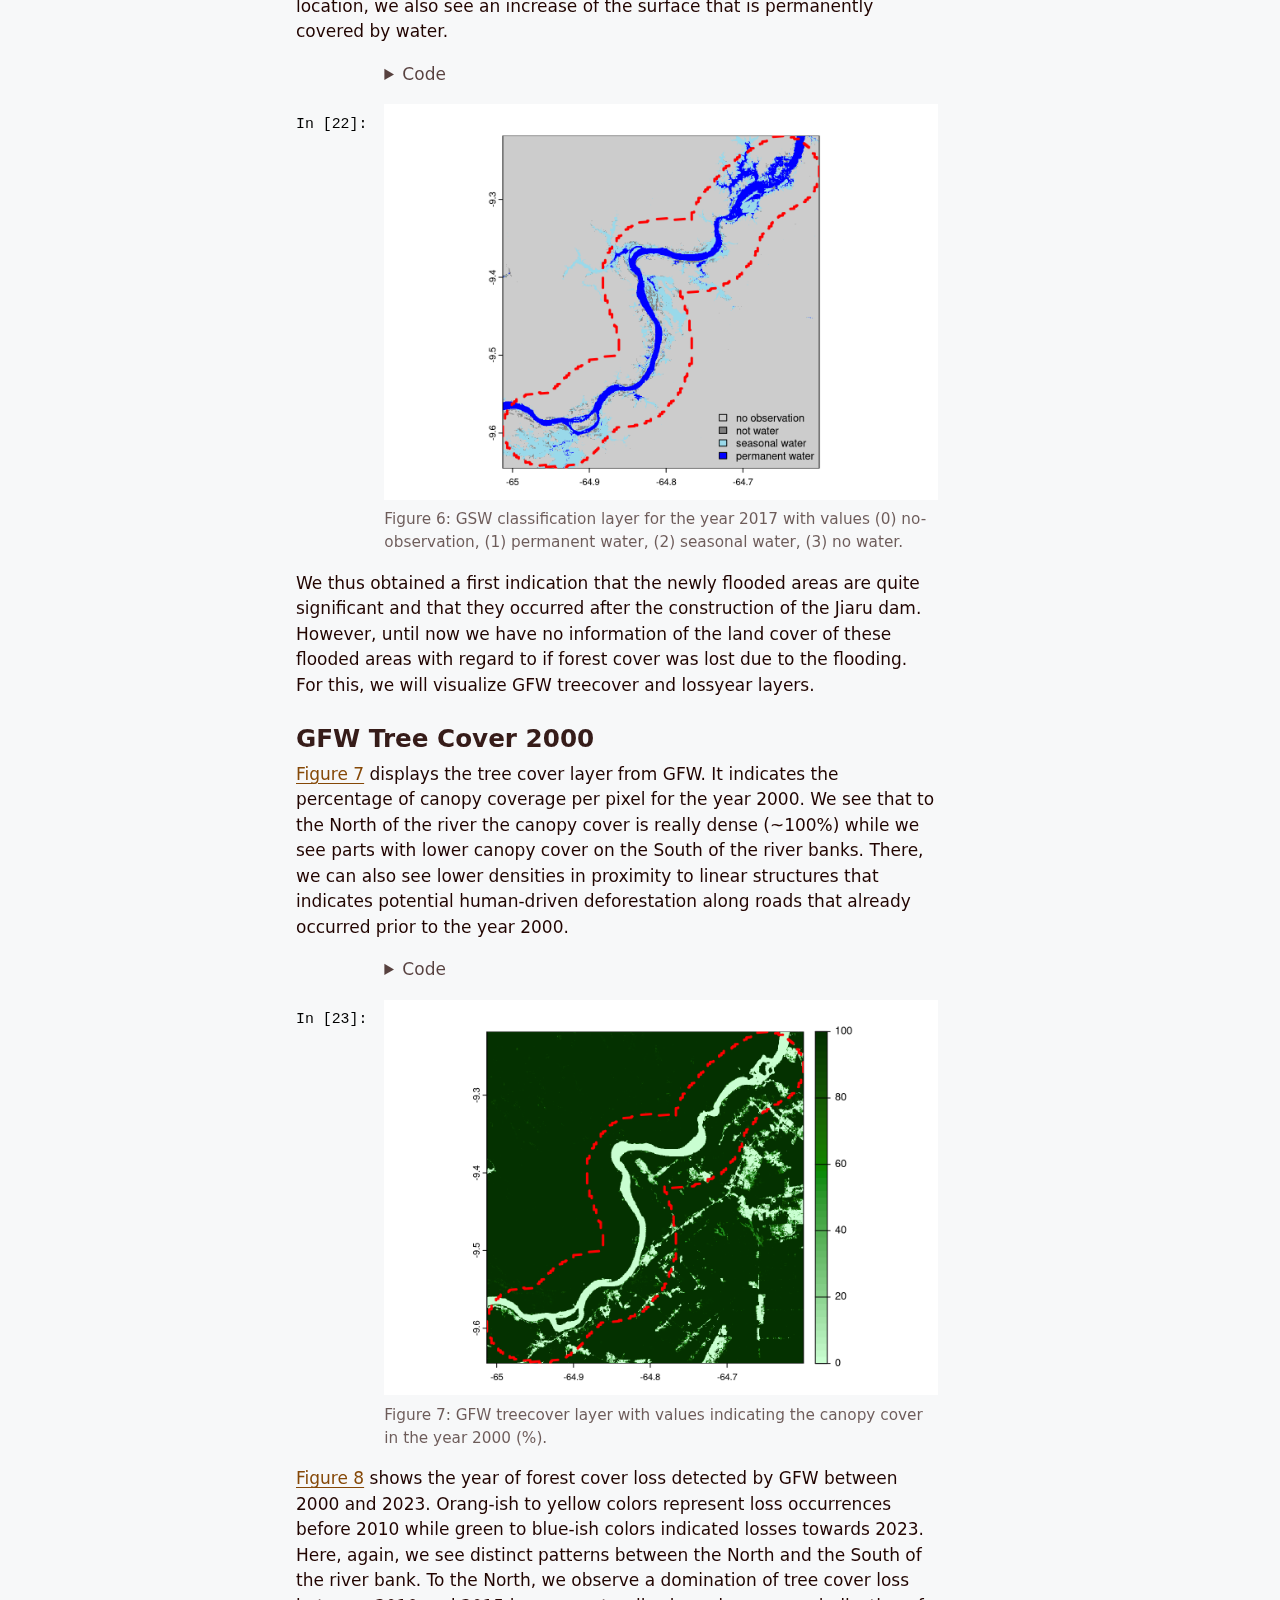
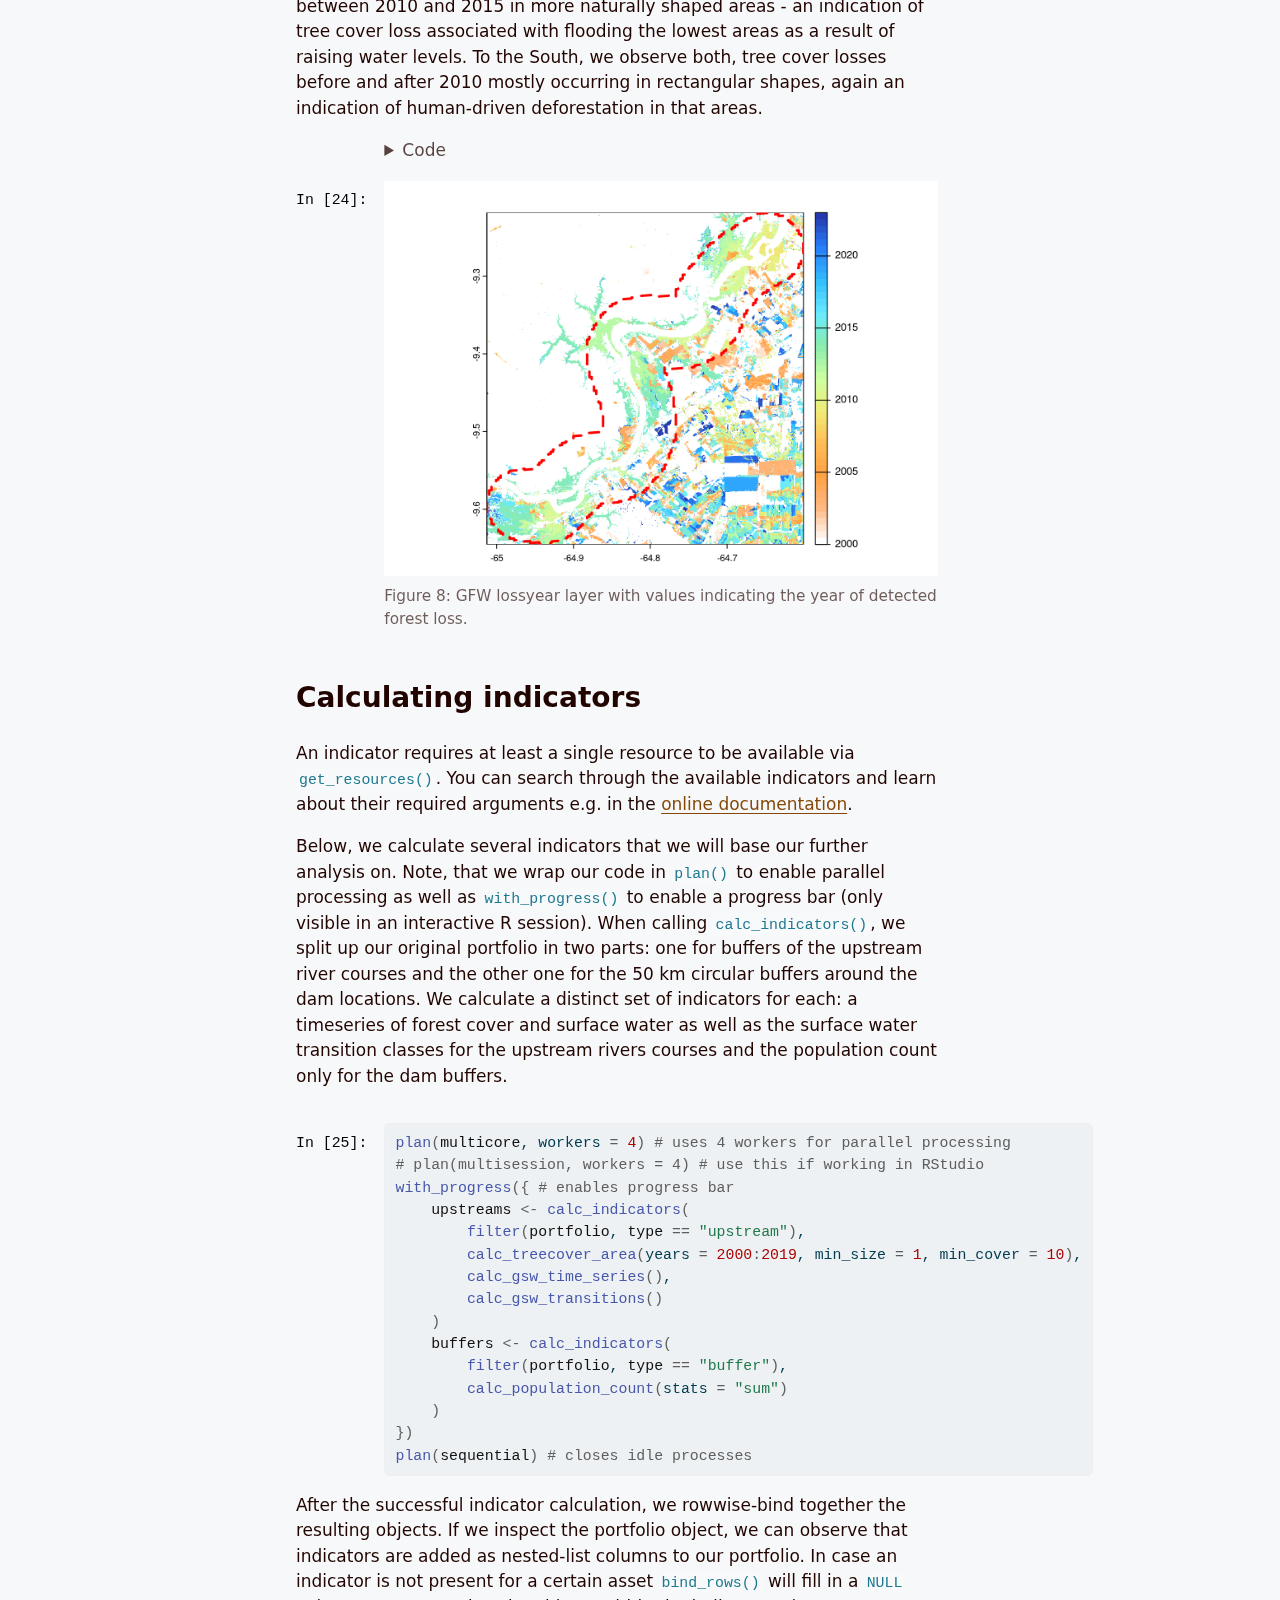
